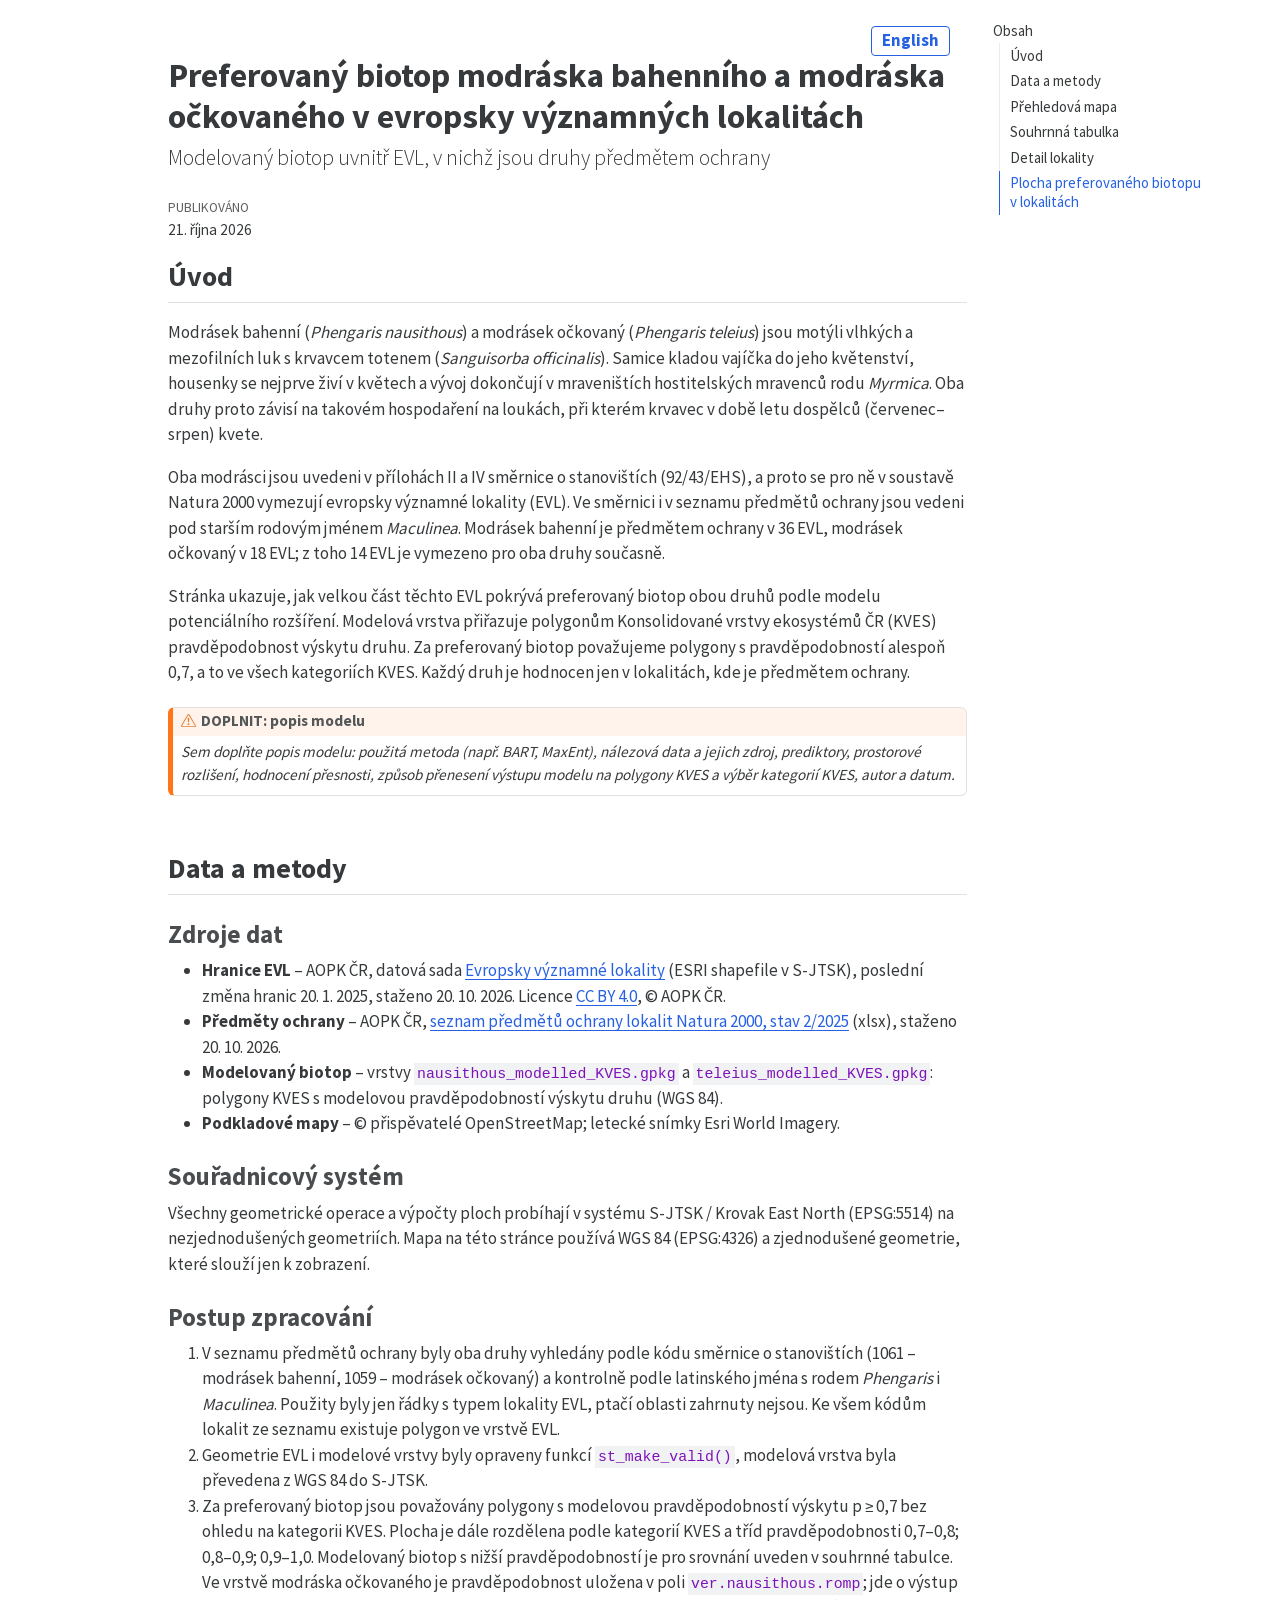
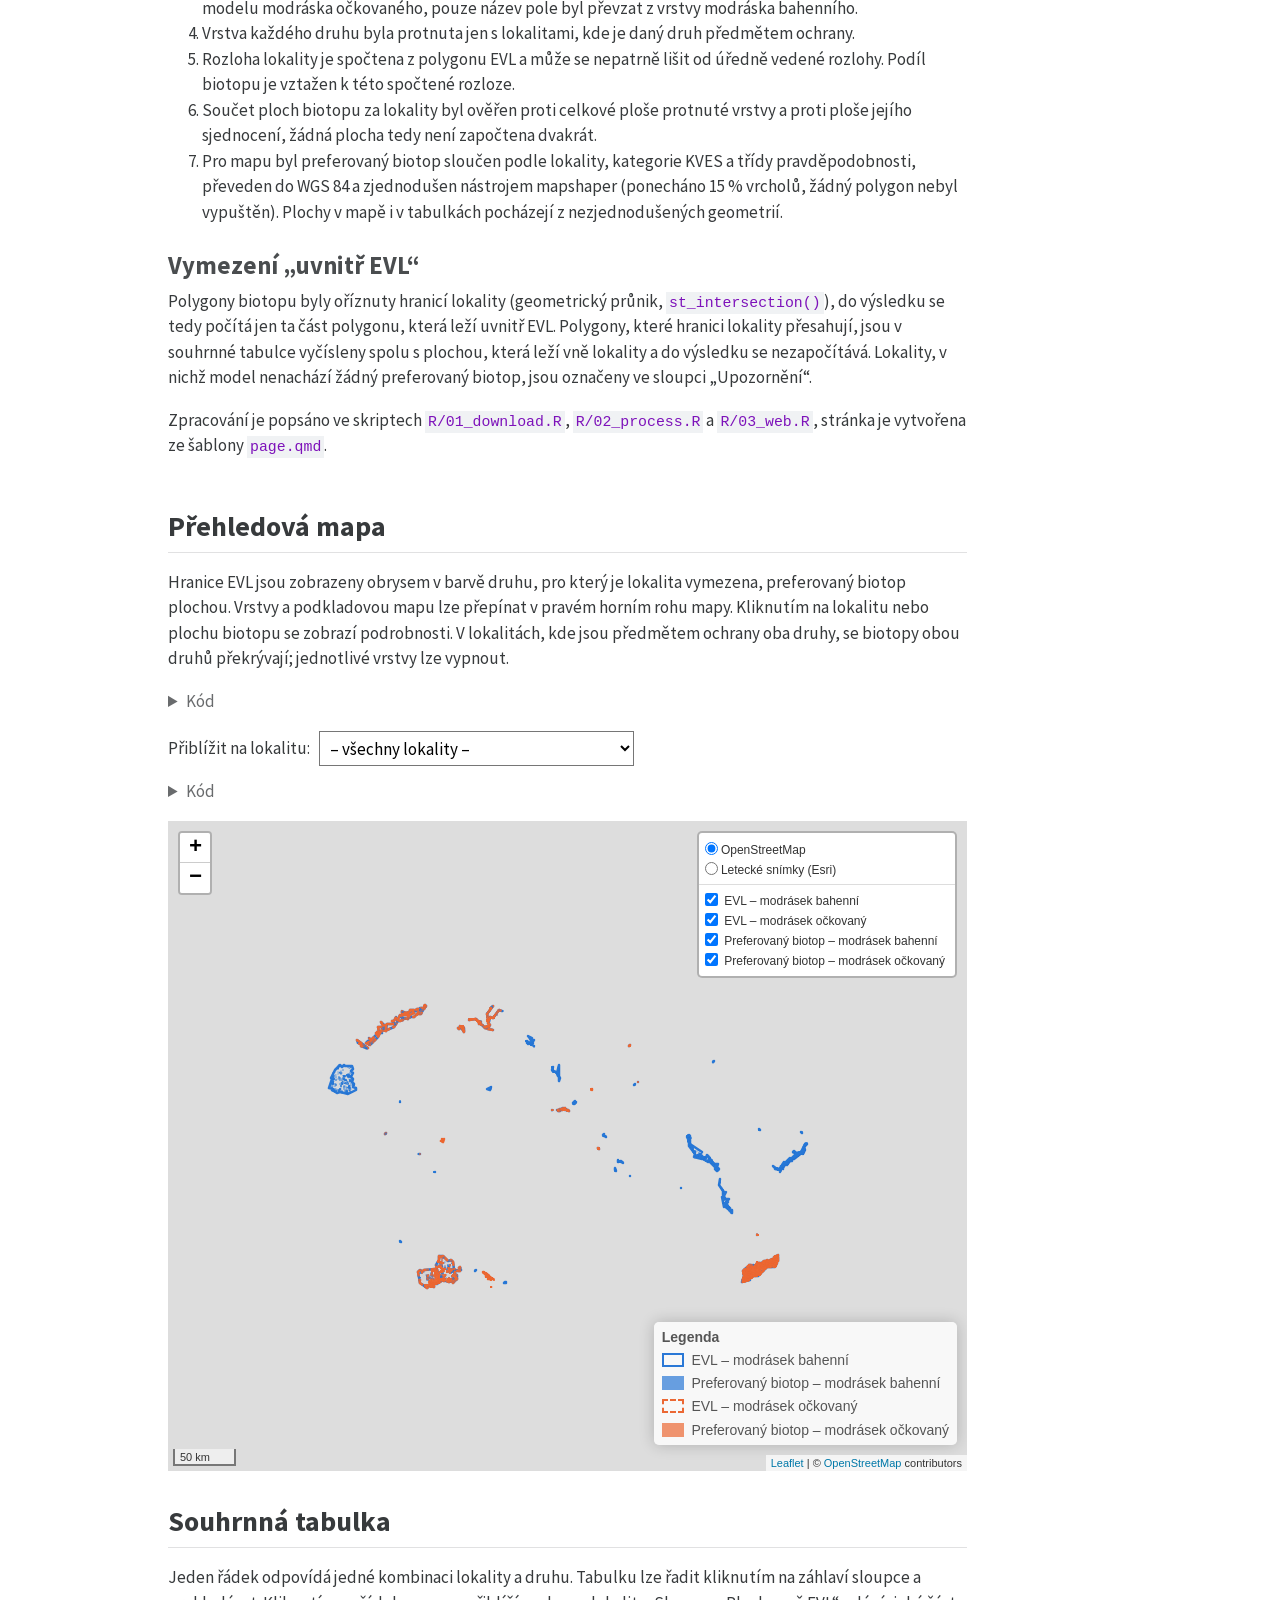
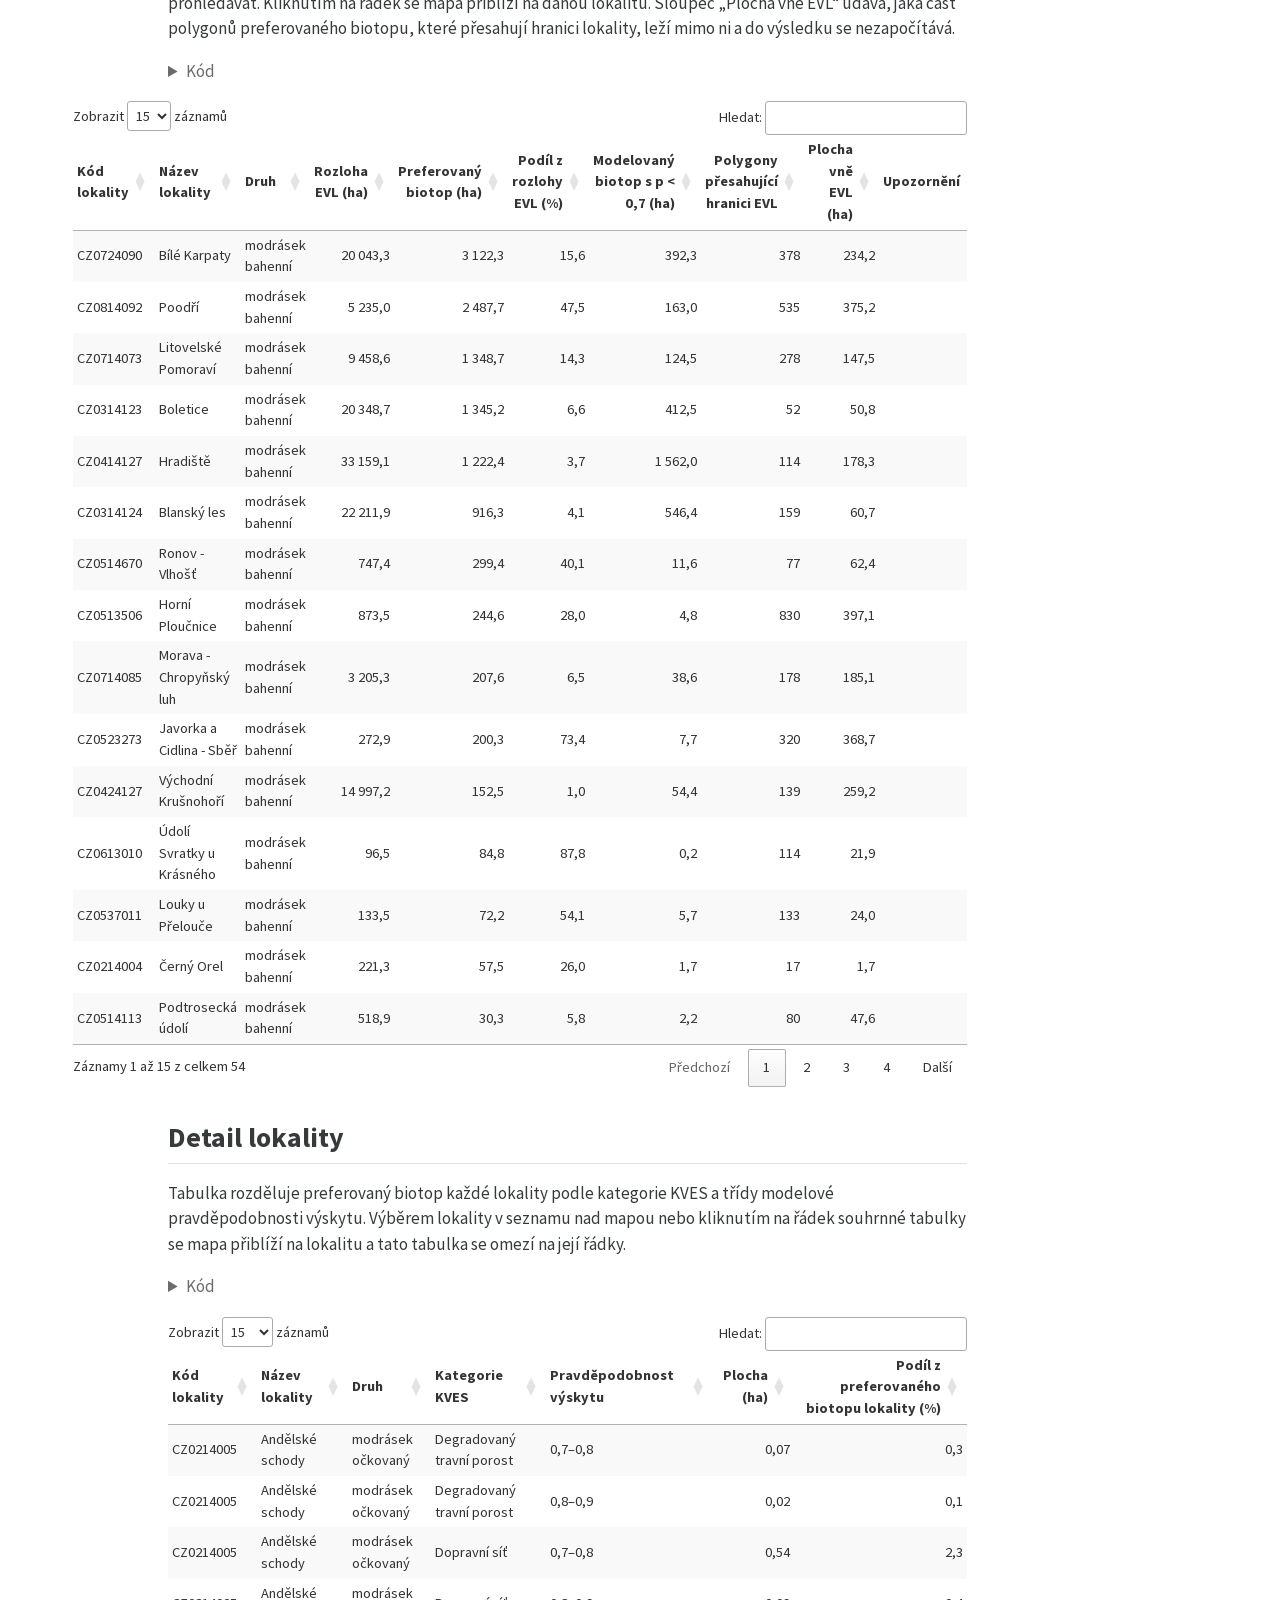
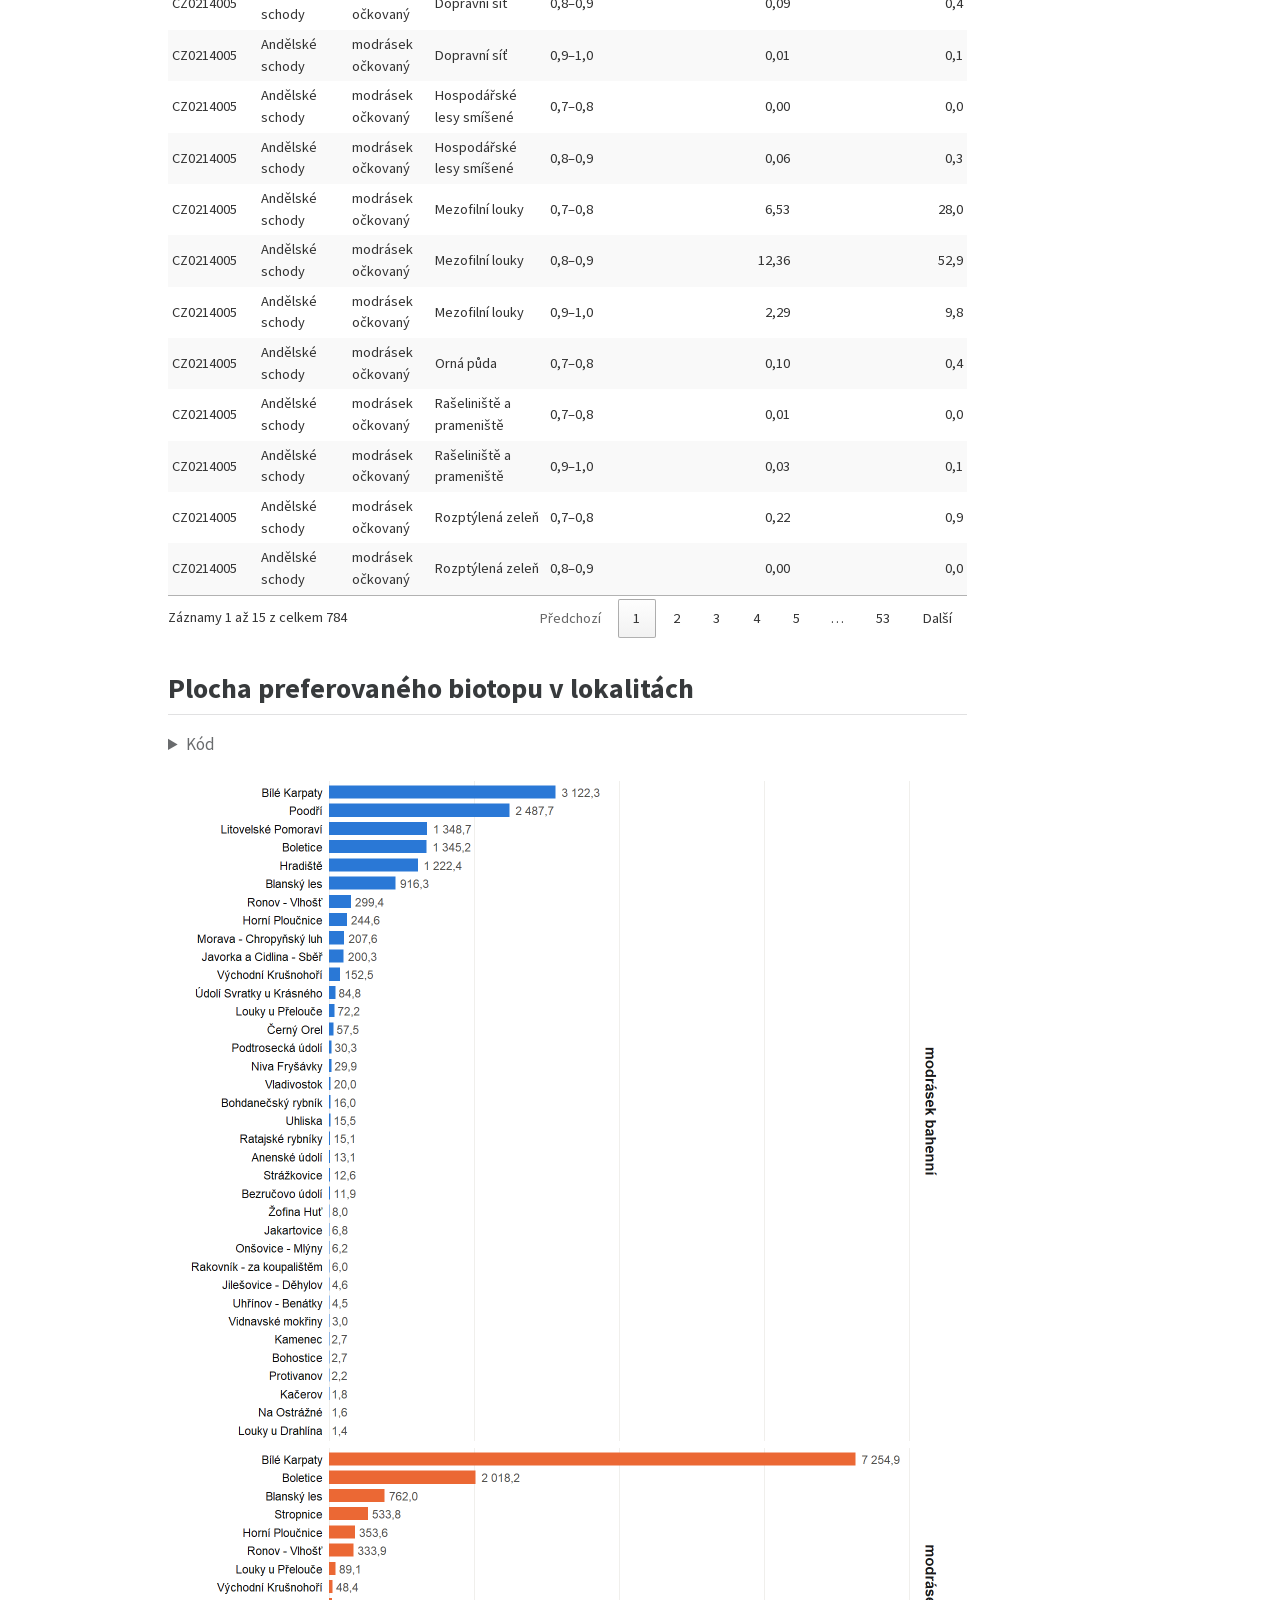
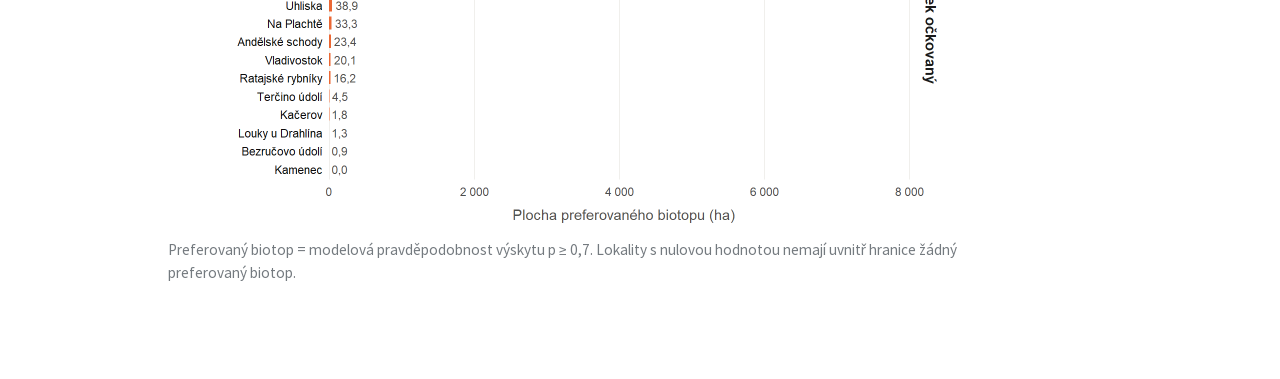
==== index.html @ 4d0c8ed6 "Initial commit: Phengaris Natura 2000 habitat pipeline and page Co-Authored-By: Claude Opus 5.5 <nor" ====
<!DOCTYPE html>
<html xmlns="http://www.w3.org/1999/xhtml" lang="cs" xml:lang="cs"><head>

<meta charset="utf-8">
<meta name="generator" content="quarto-1.10.18">

<meta name="viewport" content="width=device-width, initial-scale=1.0, user-scalable=yes">


<title>Preferovaný biotop modráska bahenního a modráska očkovaného v evropsky významných lokalitách</title>
<style>

span.smallcaps{font-variant: small-caps;}
div.columns{display: flex; gap: 1.5em;}
div.column{flex: auto;}
@media screen {
div.columns{gap: min(4vw, 1.5em);}
div.column{overflow-x: auto;}
}
div.hanging-indent{margin-left: 1.5em; text-indent: -1.5em;}
ul.task-list{list-style: none;}
ul.task-list li input[type="checkbox"] {
width: 0.8em;
margin: 0 0.8em 0.2em -1em;  vertical-align: middle;
}

html { -webkit-text-size-adjust: 100%; }
pre > code.sourceCode { white-space: pre; position: relative; }
pre > code.sourceCode > span { display: inline-block; line-height: 1.25; }
pre > code.sourceCode > span:empty { height: 1.2em; }
.sourceCode { overflow: visible; }
code.sourceCode > span { color: inherit; text-decoration: inherit; }
div.sourceCode { margin: 1em 0; }
pre.sourceCode { margin: 0; }
@media screen {
div.sourceCode { overflow: auto; }
}
@media print {
pre > code.sourceCode { white-space: pre-wrap; }
pre > code.sourceCode > span { text-indent: -5em; padding-left: 5em; }
}
pre.numberSource code
{ counter-reset: source-line 0; }
pre.numberSource code > span
{ position: relative; left: -4em; counter-increment: source-line; }
pre.numberSource code > span > a:first-child::before
{ content: counter(source-line);
position: relative; left: -1em; text-align: right; vertical-align: baseline;
border: none; display: inline-block;
-webkit-touch-callout: none; -webkit-user-select: none;
-khtml-user-select: none; -moz-user-select: none;
-ms-user-select: none; user-select: none;
padding: 0 4px; width: 4em;
}
pre.numberSource { margin-left: 3em; padding-left: 4px; }
div.sourceCode
{ }
@media screen {
pre > code.sourceCode > span > a:first-child::before { text-decoration: underline; }
}
</style>


<script>/*!
 * clipboard.js v2.0.11
 * https://clipboardjs.com/
 *
 * Licensed MIT © Zeno Rocha
 */
!function(t,e){"object"==typeof exports&&"object"==typeof module?module.exports=e():"function"==typeof define&&define.amd?define([],e):"object"==typeof exports?exports.ClipboardJS=e():t.ClipboardJS=e()}(this,function(){return n={686:function(t,e,n){"use strict";n.d(e,{default:function(){return b}});var e=n(279),i=n.n(e),e=n(370),u=n.n(e),e=n(817),r=n.n(e);function c(t){try{return document.execCommand(t)}catch(t){return}}var a=function(t){t=r()(t);return c("cut"),t};function o(t,e){var n,o,t=(n=t,o="rtl"===document.documentElement.getAttribute("dir"),(t=document.createElement("textarea")).style.fontSize="12pt",t.style.border="0",t.style.padding="0",t.style.margin="0",t.style.position="absolute",t.style[o?"right":"left"]="-9999px",o=window.pageYOffset||document.documentElement.scrollTop,t.style.top="".concat(o,"px"),t.setAttribute("readonly",""),t.value=n,t);return e.container.appendChild(t),e=r()(t),c("copy"),t.remove(),e}var f=function(t){var e=1<arguments.length&&void 0!==arguments[1]?arguments[1]:{container:document.body},n="";return"string"==typeof t?n=o(t,e):t instanceof HTMLInputElement&&!["text","search","url","tel","password"].includes(null==t?void 0:t.type)?n=o(t.value,e):(n=r()(t),c("copy")),n};function l(t){return(l="function"==typeof Symbol&&"symbol"==typeof Symbol.iterator?function(t){return typeof t}:function(t){return t&&"function"==typeof Symbol&&t.constructor===Symbol&&t!==Symbol.prototype?"symbol":typeof t})(t)}var s=function(){var t=0<arguments.length&&void 0!==arguments[0]?arguments[0]:{},e=t.action,n=void 0===e?"copy":e,o=t.container,e=t.target,t=t.text;if("copy"!==n&&"cut"!==n)throw new Error('Invalid "action" value, use either "copy" or "cut"');if(void 0!==e){if(!e||"object"!==l(e)||1!==e.nodeType)throw new Error('Invalid "target" value, use a valid Element');if("copy"===n&&e.hasAttribute("disabled"))throw new Error('Invalid "target" attribute. Please use "readonly" instead of "disabled" attribute');if("cut"===n&&(e.hasAttribute("readonly")||e.hasAttribute("disabled")))throw new Error('Invalid "target" attribute. You can\'t cut text from elements with "readonly" or "disabled" attributes')}return t?f(t,{container:o}):e?"cut"===n?a(e):f(e,{container:o}):void 0};function p(t){return(p="function"==typeof Symbol&&"symbol"==typeof Symbol.iterator?function(t){return typeof t}:function(t){return t&&"function"==typeof Symbol&&t.constructor===Symbol&&t!==Symbol.prototype?"symbol":typeof t})(t)}function d(t,e){for(var n=0;n<e.length;n++){var o=e[n];o.enumerable=o.enumerable||!1,o.configurable=!0,"value"in o&&(o.writable=!0),Object.defineProperty(t,o.key,o)}}function y(t,e){return(y=Object.setPrototypeOf||function(t,e){return t.__proto__=e,t})(t,e)}function h(n){var o=function(){if("undefined"==typeof Reflect||!Reflect.construct)return!1;if(Reflect.construct.sham)return!1;if("function"==typeof Proxy)return!0;try{return Date.prototype.toString.call(Reflect.construct(Date,[],function(){})),!0}catch(t){return!1}}();return function(){var t,e=v(n);return t=o?(t=v(this).constructor,Reflect.construct(e,arguments,t)):e.apply(this,arguments),e=this,!(t=t)||"object"!==p(t)&&"function"!=typeof t?function(t){if(void 0!==t)return t;throw new ReferenceError("this hasn't been initialised - super() hasn't been called")}(e):t}}function v(t){return(v=Object.setPrototypeOf?Object.getPrototypeOf:function(t){return t.__proto__||Object.getPrototypeOf(t)})(t)}function m(t,e){t="data-clipboard-".concat(t);if(e.hasAttribute(t))return e.getAttribute(t)}var b=function(){!function(t,e){if("function"!=typeof e&&null!==e)throw new TypeError("Super expression must either be null or a function");t.prototype=Object.create(e&&e.prototype,{constructor:{value:t,writable:!0,configurable:!0}}),e&&y(t,e)}(r,i());var t,e,n,o=h(r);function r(t,e){var n;return function(t){if(!(t instanceof r))throw new TypeError("Cannot call a class as a function")}(this),(n=o.call(this)).resolveOptions(e),n.listenClick(t),n}return t=r,n=[{key:"copy",value:function(t){var e=1<arguments.length&&void 0!==arguments[1]?arguments[1]:{container:document.body};return f(t,e)}},{key:"cut",value:function(t){return a(t)}},{key:"isSupported",value:function(){var t=0<arguments.length&&void 0!==arguments[0]?arguments[0]:["copy","cut"],t="string"==typeof t?[t]:t,e=!!document.queryCommandSupported;return t.forEach(function(t){e=e&&!!document.queryCommandSupported(t)}),e}}],(e=[{key:"resolveOptions",value:function(){var t=0<arguments.length&&void 0!==arguments[0]?arguments[0]:{};this.action="function"==typeof t.action?t.action:this.defaultAction,this.target="function"==typeof t.target?t.target:this.defaultTarget,this.text="function"==typeof t.text?t.text:this.defaultText,this.container="object"===p(t.container)?t.container:document.body}},{key:"listenClick",value:function(t){var e=this;this.listener=u()(t,"click",function(t){return e.onClick(t)})}},{key:"onClick",value:function(t){var e=t.delegateTarget||t.currentTarget,n=this.action(e)||"copy",t=s({action:n,container:this.container,target:this.target(e),text:this.text(e)});this.emit(t?"success":"error",{action:n,text:t,trigger:e,clearSelection:function(){e&&e.focus(),window.getSelection().removeAllRanges()}})}},{key:"defaultAction",value:function(t){return m("action",t)}},{key:"defaultTarget",value:function(t){t=m("target",t);if(t)return document.querySelector(t)}},{key:"defaultText",value:function(t){return m("text",t)}},{key:"destroy",value:function(){this.listener.destroy()}}])&&d(t.prototype,e),n&&d(t,n),r}()},828:function(t){var e;"undefined"==typeof Element||Element.prototype.matches||((e=Element.prototype).matches=e.matchesSelector||e.mozMatchesSelector||e.msMatchesSelector||e.oMatchesSelector||e.webkitMatchesSelector),t.exports=function(t,e){for(;t&&9!==t.nodeType;){if("function"==typeof t.matches&&t.matches(e))return t;t=t.parentNode}}},438:function(t,e,n){var u=n(828);function i(t,e,n,o,r){var i=function(e,n,t,o){return function(t){t.delegateTarget=u(t.target,n),t.delegateTarget&&o.call(e,t)}}.apply(this,arguments);return t.addEventListener(n,i,r),{destroy:function(){t.removeEventListener(n,i,r)}}}t.exports=function(t,e,n,o,r){return"function"==typeof t.addEventListener?i.apply(null,arguments):"function"==typeof n?i.bind(null,document).apply(null,arguments):("string"==typeof t&&(t=document.querySelectorAll(t)),Array.prototype.map.call(t,function(t){return i(t,e,n,o,r)}))}},879:function(t,n){n.node=function(t){return void 0!==t&&t instanceof HTMLElement&&1===t.nodeType},n.nodeList=function(t){var e=Object.prototype.toString.call(t);return void 0!==t&&("[object NodeList]"===e||"[object HTMLCollection]"===e)&&"length"in t&&(0===t.length||n.node(t[0]))},n.string=function(t){return"string"==typeof t||t instanceof String},n.fn=function(t){return"[object Function]"===Object.prototype.toString.call(t)}},370:function(t,e,n){var f=n(879),l=n(438);t.exports=function(t,e,n){if(!t&&!e&&!n)throw new Error("Missing required arguments");if(!f.string(e))throw new TypeError("Second argument must be a String");if(!f.fn(n))throw new TypeError("Third argument must be a Function");if(f.node(t))return c=e,a=n,(u=t).addEventListener(c,a),{destroy:function(){u.removeEventListener(c,a)}};if(f.nodeList(t))return o=t,r=e,i=n,Array.prototype.forEach.call(o,function(t){t.addEventListener(r,i)}),{destroy:function(){Array.prototype.forEach.call(o,function(t){t.removeEventListener(r,i)})}};if(f.string(t))return t=t,e=e,n=n,l(document.body,t,e,n);throw new TypeError("First argument must be a String, HTMLElement, HTMLCollection, or NodeList");var o,r,i,u,c,a}},817:function(t){t.exports=function(t){var e,n="SELECT"===t.nodeName?(t.focus(),t.value):"INPUT"===t.nodeName||"TEXTAREA"===t.nodeName?((e=t.hasAttribute("readonly"))||t.setAttribute("readonly",""),t.select(),t.setSelectionRange(0,t.value.length),e||t.removeAttribute("readonly"),t.value):(t.hasAttribute("contenteditable")&&t.focus(),n=window.getSelection(),(e=document.createRange()).selectNodeContents(t),n.removeAllRanges(),n.addRange(e),n.toString());return n}},279:function(t){function e(){}e.prototype={on:function(t,e,n){var o=this.e||(this.e={});return(o[t]||(o[t]=[])).push({fn:e,ctx:n}),this},once:function(t,e,n){var o=this;function r(){o.off(t,r),e.apply(n,arguments)}return r._=e,this.on(t,r,n)},emit:function(t){for(var e=[].slice.call(arguments,1),n=((this.e||(this.e={}))[t]||[]).slice(),o=0,r=n.length;o<r;o++)n[o].fn.apply(n[o].ctx,e);return this},off:function(t,e){var n=this.e||(this.e={}),o=n[t],r=[];if(o&&e)for(var i=0,u=o.length;i<u;i++)o[i].fn!==e&&o[i].fn._!==e&&r.push(o[i]);return r.length?n[t]=r:delete n[t],this}},t.exports=e,t.exports.TinyEmitter=e}},r={},o.n=function(t){var e=t&&t.__esModule?function(){return t.default}:function(){return t};return o.d(e,{a:e}),e},o.d=function(t,e){for(var n in e)o.o(e,n)&&!o.o(t,n)&&Object.defineProperty(t,n,{enumerable:!0,get:e[n]})},o.o=function(t,e){return Object.prototype.hasOwnProperty.call(t,e)},o(686).default;function o(t){if(r[t])return r[t].exports;var e=r[t]={exports:{}};return n[t](e,e.exports,o),e.exports}var n,r});</script>
<script src="[data-uri]" type="module"></script>
<script src="[data-uri]" type="module"></script>
<script>/**
 * @popperjs/core v2.11.7 - MIT License
 */

!function(e,t){"object"==typeof exports&&"undefined"!=typeof module?t(exports):"function"==typeof define&&define.amd?define(["exports"],t):t((e="undefined"!=typeof globalThis?globalThis:e||self).Popper={})}(this,(function(e){"use strict";function t(e){if(null==e)return window;if("[object Window]"!==e.toString()){var t=e.ownerDocument;return t&&t.defaultView||window}return e}function n(e){return e instanceof t(e).Element||e instanceof Element}function r(e){return e instanceof t(e).HTMLElement||e instanceof HTMLElement}function o(e){return"undefined"!=typeof ShadowRoot&&(e instanceof t(e).ShadowRoot||e instanceof ShadowRoot)}var i=Math.max,a=Math.min,s=Math.round;function f(){var e=navigator.userAgentData;return null!=e&&e.brands&&Array.isArray(e.brands)?e.brands.map((function(e){return e.brand+"/"+e.version})).join(" "):navigator.userAgent}function c(){return!/^((?!chrome|android).)*safari/i.test(f())}function p(e,o,i){void 0===o&&(o=!1),void 0===i&&(i=!1);var a=e.getBoundingClientRect(),f=1,p=1;o&&r(e)&&(f=e.offsetWidth>0&&s(a.width)/e.offsetWidth||1,p=e.offsetHeight>0&&s(a.height)/e.offsetHeight||1);var u=(n(e)?t(e):window).visualViewport,l=!c()&&i,d=(a.left+(l&&u?u.offsetLeft:0))/f,h=(a.top+(l&&u?u.offsetTop:0))/p,m=a.width/f,v=a.height/p;return{width:m,height:v,top:h,right:d+m,bottom:h+v,left:d,x:d,y:h}}function u(e){var n=t(e);return{scrollLeft:n.pageXOffset,scrollTop:n.pageYOffset}}function l(e){return e?(e.nodeName||"").toLowerCase():null}function d(e){return((n(e)?e.ownerDocument:e.document)||window.document).documentElement}function h(e){return p(d(e)).left+u(e).scrollLeft}function m(e){return t(e).getComputedStyle(e)}function v(e){var t=m(e),n=t.overflow,r=t.overflowX,o=t.overflowY;return/auto|scroll|overlay|hidden/.test(n+o+r)}function y(e,n,o){void 0===o&&(o=!1);var i,a,f=r(n),c=r(n)&&function(e){var t=e.getBoundingClientRect(),n=s(t.width)/e.offsetWidth||1,r=s(t.height)/e.offsetHeight||1;return 1!==n||1!==r}(n),m=d(n),y=p(e,c,o),g={scrollLeft:0,scrollTop:0},b={x:0,y:0};return(f||!f&&!o)&&(("body"!==l(n)||v(m))&&(g=(i=n)!==t(i)&&r(i)?{scrollLeft:(a=i).scrollLeft,scrollTop:a.scrollTop}:u(i)),r(n)?((b=p(n,!0)).x+=n.clientLeft,b.y+=n.clientTop):m&&(b.x=h(m))),{x:y.left+g.scrollLeft-b.x,y:y.top+g.scrollTop-b.y,width:y.width,height:y.height}}function g(e){var t=p(e),n=e.offsetWidth,r=e.offsetHeight;return Math.abs(t.width-n)<=1&&(n=t.width),Math.abs(t.height-r)<=1&&(r=t.height),{x:e.offsetLeft,y:e.offsetTop,width:n,height:r}}function b(e){return"html"===l(e)?e:e.assignedSlot||e.parentNode||(o(e)?e.host:null)||d(e)}function x(e){return["html","body","#document"].indexOf(l(e))>=0?e.ownerDocument.body:r(e)&&v(e)?e:x(b(e))}function w(e,n){var r;void 0===n&&(n=[]);var o=x(e),i=o===(null==(r=e.ownerDocument)?void 0:r.body),a=t(o),s=i?[a].concat(a.visualViewport||[],v(o)?o:[]):o,f=n.concat(s);return i?f:f.concat(w(b(s)))}function O(e){return["table","td","th"].indexOf(l(e))>=0}function j(e){return r(e)&&"fixed"!==m(e).position?e.offsetParent:null}function E(e){for(var n=t(e),i=j(e);i&&O(i)&&"static"===m(i).position;)i=j(i);return i&&("html"===l(i)||"body"===l(i)&&"static"===m(i).position)?n:i||function(e){var t=/firefox/i.test(f());if(/Trident/i.test(f())&&r(e)&&"fixed"===m(e).position)return null;var n=b(e);for(o(n)&&(n=n.host);r(n)&&["html","body"].indexOf(l(n))<0;){var i=m(n);if("none"!==i.transform||"none"!==i.perspective||"paint"===i.contain||-1!==["transform","perspective"].indexOf(i.willChange)||t&&"filter"===i.willChange||t&&i.filter&&"none"!==i.filter)return n;n=n.parentNode}return null}(e)||n}var D="top",A="bottom",L="right",P="left",M="auto",k=[D,A,L,P],W="start",B="end",H="viewport",T="popper",R=k.reduce((function(e,t){return e.concat([t+"-"+W,t+"-"+B])}),[]),S=[].concat(k,[M]).reduce((function(e,t){return e.concat([t,t+"-"+W,t+"-"+B])}),[]),V=["beforeRead","read","afterRead","beforeMain","main","afterMain","beforeWrite","write","afterWrite"];function q(e){var t=new Map,n=new Set,r=[];function o(e){n.add(e.name),[].concat(e.requires||[],e.requiresIfExists||[]).forEach((function(e){if(!n.has(e)){var r=t.get(e);r&&o(r)}})),r.push(e)}return e.forEach((function(e){t.set(e.name,e)})),e.forEach((function(e){n.has(e.name)||o(e)})),r}function C(e){return e.split("-")[0]}function N(e,t){var n=t.getRootNode&&t.getRootNode();if(e.contains(t))return!0;if(n&&o(n)){var r=t;do{if(r&&e.isSameNode(r))return!0;r=r.parentNode||r.host}while(r)}return!1}function I(e){return Object.assign({},e,{left:e.x,top:e.y,right:e.x+e.width,bottom:e.y+e.height})}function _(e,r,o){return r===H?I(function(e,n){var r=t(e),o=d(e),i=r.visualViewport,a=o.clientWidth,s=o.clientHeight,f=0,p=0;if(i){a=i.width,s=i.height;var u=c();(u||!u&&"fixed"===n)&&(f=i.offsetLeft,p=i.offsetTop)}return{width:a,height:s,x:f+h(e),y:p}}(e,o)):n(r)?function(e,t){var n=p(e,!1,"fixed"===t);return n.top=n.top+e.clientTop,n.left=n.left+e.clientLeft,n.bottom=n.top+e.clientHeight,n.right=n.left+e.clientWidth,n.width=e.clientWidth,n.height=e.clientHeight,n.x=n.left,n.y=n.top,n}(r,o):I(function(e){var t,n=d(e),r=u(e),o=null==(t=e.ownerDocument)?void 0:t.body,a=i(n.scrollWidth,n.clientWidth,o?o.scrollWidth:0,o?o.clientWidth:0),s=i(n.scrollHeight,n.clientHeight,o?o.scrollHeight:0,o?o.clientHeight:0),f=-r.scrollLeft+h(e),c=-r.scrollTop;return"rtl"===m(o||n).direction&&(f+=i(n.clientWidth,o?o.clientWidth:0)-a),{width:a,height:s,x:f,y:c}}(d(e)))}function F(e,t,o,s){var f="clippingParents"===t?function(e){var t=w(b(e)),o=["absolute","fixed"].indexOf(m(e).position)>=0&&r(e)?E(e):e;return n(o)?t.filter((function(e){return n(e)&&N(e,o)&&"body"!==l(e)})):[]}(e):[].concat(t),c=[].concat(f,[o]),p=c[0],u=c.reduce((function(t,n){var r=_(e,n,s);return t.top=i(r.top,t.top),t.right=a(r.right,t.right),t.bottom=a(r.bottom,t.bottom),t.left=i(r.left,t.left),t}),_(e,p,s));return u.width=u.right-u.left,u.height=u.bottom-u.top,u.x=u.left,u.y=u.top,u}function U(e){return e.split("-")[1]}function z(e){return["top","bottom"].indexOf(e)>=0?"x":"y"}function X(e){var t,n=e.reference,r=e.element,o=e.placement,i=o?C(o):null,a=o?U(o):null,s=n.x+n.width/2-r.width/2,f=n.y+n.height/2-r.height/2;switch(i){case D:t={x:s,y:n.y-r.height};break;case A:t={x:s,y:n.y+n.height};break;case L:t={x:n.x+n.width,y:f};break;case P:t={x:n.x-r.width,y:f};break;default:t={x:n.x,y:n.y}}var c=i?z(i):null;if(null!=c){var p="y"===c?"height":"width";switch(a){case W:t[c]=t[c]-(n[p]/2-r[p]/2);break;case B:t[c]=t[c]+(n[p]/2-r[p]/2)}}return t}function Y(e){return Object.assign({},{top:0,right:0,bottom:0,left:0},e)}function G(e,t){return t.reduce((function(t,n){return t[n]=e,t}),{})}function J(e,t){void 0===t&&(t={});var r=t,o=r.placement,i=void 0===o?e.placement:o,a=r.strategy,s=void 0===a?e.strategy:a,f=r.boundary,c=void 0===f?"clippingParents":f,u=r.rootBoundary,l=void 0===u?H:u,h=r.elementContext,m=void 0===h?T:h,v=r.altBoundary,y=void 0!==v&&v,g=r.padding,b=void 0===g?0:g,x=Y("number"!=typeof b?b:G(b,k)),w=m===T?"reference":T,O=e.rects.popper,j=e.elements[y?w:m],E=F(n(j)?j:j.contextElement||d(e.elements.popper),c,l,s),P=p(e.elements.reference),M=X({reference:P,element:O,strategy:"absolute",placement:i}),W=I(Object.assign({},O,M)),B=m===T?W:P,R={top:E.top-B.top+x.top,bottom:B.bottom-E.bottom+x.bottom,left:E.left-B.left+x.left,right:B.right-E.right+x.right},S=e.modifiersData.offset;if(m===T&&S){var V=S[i];Object.keys(R).forEach((function(e){var t=[L,A].indexOf(e)>=0?1:-1,n=[D,A].indexOf(e)>=0?"y":"x";R[e]+=V[n]*t}))}return R}var K={placement:"bottom",modifiers:[],strategy:"absolute"};function Q(){for(var e=arguments.length,t=new Array(e),n=0;n<e;n++)t[n]=arguments[n];return!t.some((function(e){return!(e&&"function"==typeof e.getBoundingClientRect)}))}function Z(e){void 0===e&&(e={});var t=e,r=t.defaultModifiers,o=void 0===r?[]:r,i=t.defaultOptions,a=void 0===i?K:i;return function(e,t,r){void 0===r&&(r=a);var i,s,f={placement:"bottom",orderedModifiers:[],options:Object.assign({},K,a),modifiersData:{},elements:{reference:e,popper:t},attributes:{},styles:{}},c=[],p=!1,u={state:f,setOptions:function(r){var i="function"==typeof r?r(f.options):r;l(),f.options=Object.assign({},a,f.options,i),f.scrollParents={reference:n(e)?w(e):e.contextElement?w(e.contextElement):[],popper:w(t)};var s,p,d=function(e){var t=q(e);return V.reduce((function(e,n){return e.concat(t.filter((function(e){return e.phase===n})))}),[])}((s=[].concat(o,f.options.modifiers),p=s.reduce((function(e,t){var n=e[t.name];return e[t.name]=n?Object.assign({},n,t,{options:Object.assign({},n.options,t.options),data:Object.assign({},n.data,t.data)}):t,e}),{}),Object.keys(p).map((function(e){return p[e]}))));return f.orderedModifiers=d.filter((function(e){return e.enabled})),f.orderedModifiers.forEach((function(e){var t=e.name,n=e.options,r=void 0===n?{}:n,o=e.effect;if("function"==typeof o){var i=o({state:f,name:t,instance:u,options:r}),a=function(){};c.push(i||a)}})),u.update()},forceUpdate:function(){if(!p){var e=f.elements,t=e.reference,n=e.popper;if(Q(t,n)){f.rects={reference:y(t,E(n),"fixed"===f.options.strategy),popper:g(n)},f.reset=!1,f.placement=f.options.placement,f.orderedModifiers.forEach((function(e){return f.modifiersData[e.name]=Object.assign({},e.data)}));for(var r=0;r<f.orderedModifiers.length;r++)if(!0!==f.reset){var o=f.orderedModifiers[r],i=o.fn,a=o.options,s=void 0===a?{}:a,c=o.name;"function"==typeof i&&(f=i({state:f,options:s,name:c,instance:u})||f)}else f.reset=!1,r=-1}}},update:(i=function(){return new Promise((function(e){u.forceUpdate(),e(f)}))},function(){return s||(s=new Promise((function(e){Promise.resolve().then((function(){s=void 0,e(i())}))}))),s}),destroy:function(){l(),p=!0}};if(!Q(e,t))return u;function l(){c.forEach((function(e){return e()})),c=[]}return u.setOptions(r).then((function(e){!p&&r.onFirstUpdate&&r.onFirstUpdate(e)})),u}}var $={passive:!0};var ee={name:"eventListeners",enabled:!0,phase:"write",fn:function(){},effect:function(e){var n=e.state,r=e.instance,o=e.options,i=o.scroll,a=void 0===i||i,s=o.resize,f=void 0===s||s,c=t(n.elements.popper),p=[].concat(n.scrollParents.reference,n.scrollParents.popper);return a&&p.forEach((function(e){e.addEventListener("scroll",r.update,$)})),f&&c.addEventListener("resize",r.update,$),function(){a&&p.forEach((function(e){e.removeEventListener("scroll",r.update,$)})),f&&c.removeEventListener("resize",r.update,$)}},data:{}};var te={name:"popperOffsets",enabled:!0,phase:"read",fn:function(e){var t=e.state,n=e.name;t.modifiersData[n]=X({reference:t.rects.reference,element:t.rects.popper,strategy:"absolute",placement:t.placement})},data:{}},ne={top:"auto",right:"auto",bottom:"auto",left:"auto"};function re(e){var n,r=e.popper,o=e.popperRect,i=e.placement,a=e.variation,f=e.offsets,c=e.position,p=e.gpuAcceleration,u=e.adaptive,l=e.roundOffsets,h=e.isFixed,v=f.x,y=void 0===v?0:v,g=f.y,b=void 0===g?0:g,x="function"==typeof l?l({x:y,y:b}):{x:y,y:b};y=x.x,b=x.y;var w=f.hasOwnProperty("x"),O=f.hasOwnProperty("y"),j=P,M=D,k=window;if(u){var W=E(r),H="clientHeight",T="clientWidth";if(W===t(r)&&"static"!==m(W=d(r)).position&&"absolute"===c&&(H="scrollHeight",T="scrollWidth"),W=W,i===D||(i===P||i===L)&&a===B)M=A,b-=(h&&W===k&&k.visualViewport?k.visualViewport.height:W[H])-o.height,b*=p?1:-1;if(i===P||(i===D||i===A)&&a===B)j=L,y-=(h&&W===k&&k.visualViewport?k.visualViewport.width:W[T])-o.width,y*=p?1:-1}var R,S=Object.assign({position:c},u&&ne),V=!0===l?function(e,t){var n=e.x,r=e.y,o=t.devicePixelRatio||1;return{x:s(n*o)/o||0,y:s(r*o)/o||0}}({x:y,y:b},t(r)):{x:y,y:b};return y=V.x,b=V.y,p?Object.assign({},S,((R={})[M]=O?"0":"",R[j]=w?"0":"",R.transform=(k.devicePixelRatio||1)<=1?"translate("+y+"px, "+b+"px)":"translate3d("+y+"px, "+b+"px, 0)",R)):Object.assign({},S,((n={})[M]=O?b+"px":"",n[j]=w?y+"px":"",n.transform="",n))}var oe={name:"computeStyles",enabled:!0,phase:"beforeWrite",fn:function(e){var t=e.state,n=e.options,r=n.gpuAcceleration,o=void 0===r||r,i=n.adaptive,a=void 0===i||i,s=n.roundOffsets,f=void 0===s||s,c={placement:C(t.placement),variation:U(t.placement),popper:t.elements.popper,popperRect:t.rects.popper,gpuAcceleration:o,isFixed:"fixed"===t.options.strategy};null!=t.modifiersData.popperOffsets&&(t.styles.popper=Object.assign({},t.styles.popper,re(Object.assign({},c,{offsets:t.modifiersData.popperOffsets,position:t.options.strategy,adaptive:a,roundOffsets:f})))),null!=t.modifiersData.arrow&&(t.styles.arrow=Object.assign({},t.styles.arrow,re(Object.assign({},c,{offsets:t.modifiersData.arrow,position:"absolute",adaptive:!1,roundOffsets:f})))),t.attributes.popper=Object.assign({},t.attributes.popper,{"data-popper-placement":t.placement})},data:{}};var ie={name:"applyStyles",enabled:!0,phase:"write",fn:function(e){var t=e.state;Object.keys(t.elements).forEach((function(e){var n=t.styles[e]||{},o=t.attributes[e]||{},i=t.elements[e];r(i)&&l(i)&&(Object.assign(i.style,n),Object.keys(o).forEach((function(e){var t=o[e];!1===t?i.removeAttribute(e):i.setAttribute(e,!0===t?"":t)})))}))},effect:function(e){var t=e.state,n={popper:{position:t.options.strategy,left:"0",top:"0",margin:"0"},arrow:{position:"absolute"},reference:{}};return Object.assign(t.elements.popper.style,n.popper),t.styles=n,t.elements.arrow&&Object.assign(t.elements.arrow.style,n.arrow),function(){Object.keys(t.elements).forEach((function(e){var o=t.elements[e],i=t.attributes[e]||{},a=Object.keys(t.styles.hasOwnProperty(e)?t.styles[e]:n[e]).reduce((function(e,t){return e[t]="",e}),{});r(o)&&l(o)&&(Object.assign(o.style,a),Object.keys(i).forEach((function(e){o.removeAttribute(e)})))}))}},requires:["computeStyles"]};var ae={name:"offset",enabled:!0,phase:"main",requires:["popperOffsets"],fn:function(e){var t=e.state,n=e.options,r=e.name,o=n.offset,i=void 0===o?[0,0]:o,a=S.reduce((function(e,n){return e[n]=function(e,t,n){var r=C(e),o=[P,D].indexOf(r)>=0?-1:1,i="function"==typeof n?n(Object.assign({},t,{placement:e})):n,a=i[0],s=i[1];return a=a||0,s=(s||0)*o,[P,L].indexOf(r)>=0?{x:s,y:a}:{x:a,y:s}}(n,t.rects,i),e}),{}),s=a[t.placement],f=s.x,c=s.y;null!=t.modifiersData.popperOffsets&&(t.modifiersData.popperOffsets.x+=f,t.modifiersData.popperOffsets.y+=c),t.modifiersData[r]=a}},se={left:"right",right:"left",bottom:"top",top:"bottom"};function fe(e){return e.replace(/left|right|bottom|top/g,(function(e){return se[e]}))}var ce={start:"end",end:"start"};function pe(e){return e.replace(/start|end/g,(function(e){return ce[e]}))}function ue(e,t){void 0===t&&(t={});var n=t,r=n.placement,o=n.boundary,i=n.rootBoundary,a=n.padding,s=n.flipVariations,f=n.allowedAutoPlacements,c=void 0===f?S:f,p=U(r),u=p?s?R:R.filter((function(e){return U(e)===p})):k,l=u.filter((function(e){return c.indexOf(e)>=0}));0===l.length&&(l=u);var d=l.reduce((function(t,n){return t[n]=J(e,{placement:n,boundary:o,rootBoundary:i,padding:a})[C(n)],t}),{});return Object.keys(d).sort((function(e,t){return d[e]-d[t]}))}var le={name:"flip",enabled:!0,phase:"main",fn:function(e){var t=e.state,n=e.options,r=e.name;if(!t.modifiersData[r]._skip){for(var o=n.mainAxis,i=void 0===o||o,a=n.altAxis,s=void 0===a||a,f=n.fallbackPlacements,c=n.padding,p=n.boundary,u=n.rootBoundary,l=n.altBoundary,d=n.flipVariations,h=void 0===d||d,m=n.allowedAutoPlacements,v=t.options.placement,y=C(v),g=f||(y===v||!h?[fe(v)]:function(e){if(C(e)===M)return[];var t=fe(e);return[pe(e),t,pe(t)]}(v)),b=[v].concat(g).reduce((function(e,n){return e.concat(C(n)===M?ue(t,{placement:n,boundary:p,rootBoundary:u,padding:c,flipVariations:h,allowedAutoPlacements:m}):n)}),[]),x=t.rects.reference,w=t.rects.popper,O=new Map,j=!0,E=b[0],k=0;k<b.length;k++){var B=b[k],H=C(B),T=U(B)===W,R=[D,A].indexOf(H)>=0,S=R?"width":"height",V=J(t,{placement:B,boundary:p,rootBoundary:u,altBoundary:l,padding:c}),q=R?T?L:P:T?A:D;x[S]>w[S]&&(q=fe(q));var N=fe(q),I=[];if(i&&I.push(V[H]<=0),s&&I.push(V[q]<=0,V[N]<=0),I.every((function(e){return e}))){E=B,j=!1;break}O.set(B,I)}if(j)for(var _=function(e){var t=b.find((function(t){var n=O.get(t);if(n)return n.slice(0,e).every((function(e){return e}))}));if(t)return E=t,"break"},F=h?3:1;F>0;F--){if("break"===_(F))break}t.placement!==E&&(t.modifiersData[r]._skip=!0,t.placement=E,t.reset=!0)}},requiresIfExists:["offset"],data:{_skip:!1}};function de(e,t,n){return i(e,a(t,n))}var he={name:"preventOverflow",enabled:!0,phase:"main",fn:function(e){var t=e.state,n=e.options,r=e.name,o=n.mainAxis,s=void 0===o||o,f=n.altAxis,c=void 0!==f&&f,p=n.boundary,u=n.rootBoundary,l=n.altBoundary,d=n.padding,h=n.tether,m=void 0===h||h,v=n.tetherOffset,y=void 0===v?0:v,b=J(t,{boundary:p,rootBoundary:u,padding:d,altBoundary:l}),x=C(t.placement),w=U(t.placement),O=!w,j=z(x),M="x"===j?"y":"x",k=t.modifiersData.popperOffsets,B=t.rects.reference,H=t.rects.popper,T="function"==typeof y?y(Object.assign({},t.rects,{placement:t.placement})):y,R="number"==typeof T?{mainAxis:T,altAxis:T}:Object.assign({mainAxis:0,altAxis:0},T),S=t.modifiersData.offset?t.modifiersData.offset[t.placement]:null,V={x:0,y:0};if(k){if(s){var q,N="y"===j?D:P,I="y"===j?A:L,_="y"===j?"height":"width",F=k[j],X=F+b[N],Y=F-b[I],G=m?-H[_]/2:0,K=w===W?B[_]:H[_],Q=w===W?-H[_]:-B[_],Z=t.elements.arrow,$=m&&Z?g(Z):{width:0,height:0},ee=t.modifiersData["arrow#persistent"]?t.modifiersData["arrow#persistent"].padding:{top:0,right:0,bottom:0,left:0},te=ee[N],ne=ee[I],re=de(0,B[_],$[_]),oe=O?B[_]/2-G-re-te-R.mainAxis:K-re-te-R.mainAxis,ie=O?-B[_]/2+G+re+ne+R.mainAxis:Q+re+ne+R.mainAxis,ae=t.elements.arrow&&E(t.elements.arrow),se=ae?"y"===j?ae.clientTop||0:ae.clientLeft||0:0,fe=null!=(q=null==S?void 0:S[j])?q:0,ce=F+ie-fe,pe=de(m?a(X,F+oe-fe-se):X,F,m?i(Y,ce):Y);k[j]=pe,V[j]=pe-F}if(c){var ue,le="x"===j?D:P,he="x"===j?A:L,me=k[M],ve="y"===M?"height":"width",ye=me+b[le],ge=me-b[he],be=-1!==[D,P].indexOf(x),xe=null!=(ue=null==S?void 0:S[M])?ue:0,we=be?ye:me-B[ve]-H[ve]-xe+R.altAxis,Oe=be?me+B[ve]+H[ve]-xe-R.altAxis:ge,je=m&&be?function(e,t,n){var r=de(e,t,n);return r>n?n:r}(we,me,Oe):de(m?we:ye,me,m?Oe:ge);k[M]=je,V[M]=je-me}t.modifiersData[r]=V}},requiresIfExists:["offset"]};var me={name:"arrow",enabled:!0,phase:"main",fn:function(e){var t,n=e.state,r=e.name,o=e.options,i=n.elements.arrow,a=n.modifiersData.popperOffsets,s=C(n.placement),f=z(s),c=[P,L].indexOf(s)>=0?"height":"width";if(i&&a){var p=function(e,t){return Y("number"!=typeof(e="function"==typeof e?e(Object.assign({},t.rects,{placement:t.placement})):e)?e:G(e,k))}(o.padding,n),u=g(i),l="y"===f?D:P,d="y"===f?A:L,h=n.rects.reference[c]+n.rects.reference[f]-a[f]-n.rects.popper[c],m=a[f]-n.rects.reference[f],v=E(i),y=v?"y"===f?v.clientHeight||0:v.clientWidth||0:0,b=h/2-m/2,x=p[l],w=y-u[c]-p[d],O=y/2-u[c]/2+b,j=de(x,O,w),M=f;n.modifiersData[r]=((t={})[M]=j,t.centerOffset=j-O,t)}},effect:function(e){var t=e.state,n=e.options.element,r=void 0===n?"[data-popper-arrow]":n;null!=r&&("string"!=typeof r||(r=t.elements.popper.querySelector(r)))&&N(t.elements.popper,r)&&(t.elements.arrow=r)},requires:["popperOffsets"],requiresIfExists:["preventOverflow"]};function ve(e,t,n){return void 0===n&&(n={x:0,y:0}),{top:e.top-t.height-n.y,right:e.right-t.width+n.x,bottom:e.bottom-t.height+n.y,left:e.left-t.width-n.x}}function ye(e){return[D,L,A,P].some((function(t){return e[t]>=0}))}var ge={name:"hide",enabled:!0,phase:"main",requiresIfExists:["preventOverflow"],fn:function(e){var t=e.state,n=e.name,r=t.rects.reference,o=t.rects.popper,i=t.modifiersData.preventOverflow,a=J(t,{elementContext:"reference"}),s=J(t,{altBoundary:!0}),f=ve(a,r),c=ve(s,o,i),p=ye(f),u=ye(c);t.modifiersData[n]={referenceClippingOffsets:f,popperEscapeOffsets:c,isReferenceHidden:p,hasPopperEscaped:u},t.attributes.popper=Object.assign({},t.attributes.popper,{"data-popper-reference-hidden":p,"data-popper-escaped":u})}},be=Z({defaultModifiers:[ee,te,oe,ie]}),xe=[ee,te,oe,ie,ae,le,he,me,ge],we=Z({defaultModifiers:xe});e.applyStyles=ie,e.arrow=me,e.computeStyles=oe,e.createPopper=we,e.createPopperLite=be,e.defaultModifiers=xe,e.detectOverflow=J,e.eventListeners=ee,e.flip=le,e.hide=ge,e.offset=ae,e.popperGenerator=Z,e.popperOffsets=te,e.preventOverflow=he,Object.defineProperty(e,"__esModule",{value:!0})}));

</script>
<script>!function(e,t){"object"==typeof exports&&"undefined"!=typeof module?module.exports=t(require("@popperjs/core")):"function"==typeof define&&define.amd?define(["@popperjs/core"],t):(e=e||self).tippy=t(e.Popper)}(this,(function(e){"use strict";var t={passive:!0,capture:!0},n=function(){return document.body};function r(e,t,n){if(Array.isArray(e)){var r=e[t];return null==r?Array.isArray(n)?n[t]:n:r}return e}function o(e,t){var n={}.toString.call(e);return 0===n.indexOf("[object")&&n.indexOf(t+"]")>-1}function i(e,t){return"function"==typeof e?e.apply(void 0,t):e}function a(e,t){return 0===t?e:function(r){clearTimeout(n),n=setTimeout((function(){e(r)}),t)};var n}function s(e,t){var n=Object.assign({},e);return t.forEach((function(e){delete n[e]})),n}function u(e){return[].concat(e)}function c(e,t){-1===e.indexOf(t)&&e.push(t)}function p(e){return e.split("-")[0]}function f(e){return[].slice.call(e)}function l(e){return Object.keys(e).reduce((function(t,n){return void 0!==e[n]&&(t[n]=e[n]),t}),{})}function d(){return document.createElement("div")}function v(e){return["Element","Fragment"].some((function(t){return o(e,t)}))}function m(e){return o(e,"MouseEvent")}function g(e){return!(!e||!e._tippy||e._tippy.reference!==e)}function h(e){return v(e)?[e]:function(e){return o(e,"NodeList")}(e)?f(e):Array.isArray(e)?e:f(document.querySelectorAll(e))}function b(e,t){e.forEach((function(e){e&&(e.style.transitionDuration=t+"ms")}))}function y(e,t){e.forEach((function(e){e&&e.setAttribute("data-state",t)}))}function w(e){var t,n=u(e)[0];return null!=n&&null!=(t=n.ownerDocument)&&t.body?n.ownerDocument:document}function E(e,t,n){var r=t+"EventListener";["transitionend","webkitTransitionEnd"].forEach((function(t){e[r](t,n)}))}function O(e,t){for(var n=t;n;){var r;if(e.contains(n))return!0;n=null==n.getRootNode||null==(r=n.getRootNode())?void 0:r.host}return!1}var x={isTouch:!1},C=0;function T(){x.isTouch||(x.isTouch=!0,window.performance&&document.addEventListener("mousemove",A))}function A(){var e=performance.now();e-C<20&&(x.isTouch=!1,document.removeEventListener("mousemove",A)),C=e}function L(){var e=document.activeElement;if(g(e)){var t=e._tippy;e.blur&&!t.state.isVisible&&e.blur()}}var D=!!("undefined"!=typeof window&&"undefined"!=typeof document)&&!!window.msCrypto,R=Object.assign({appendTo:n,aria:{content:"auto",expanded:"auto"},delay:0,duration:[300,250],getReferenceClientRect:null,hideOnClick:!0,ignoreAttributes:!1,interactive:!1,interactiveBorder:2,interactiveDebounce:0,moveTransition:"",offset:[0,10],onAfterUpdate:function(){},onBeforeUpdate:function(){},onCreate:function(){},onDestroy:function(){},onHidden:function(){},onHide:function(){},onMount:function(){},onShow:function(){},onShown:function(){},onTrigger:function(){},onUntrigger:function(){},onClickOutside:function(){},placement:"top",plugins:[],popperOptions:{},render:null,showOnCreate:!1,touch:!0,trigger:"mouseenter focus",triggerTarget:null},{animateFill:!1,followCursor:!1,inlinePositioning:!1,sticky:!1},{allowHTML:!1,animation:"fade",arrow:!0,content:"",inertia:!1,maxWidth:350,role:"tooltip",theme:"",zIndex:9999}),k=Object.keys(R);function P(e){var t=(e.plugins||[]).reduce((function(t,n){var r,o=n.name,i=n.defaultValue;o&&(t[o]=void 0!==e[o]?e[o]:null!=(r=R[o])?r:i);return t}),{});return Object.assign({},e,t)}function j(e,t){var n=Object.assign({},t,{content:i(t.content,[e])},t.ignoreAttributes?{}:function(e,t){return(t?Object.keys(P(Object.assign({},R,{plugins:t}))):k).reduce((function(t,n){var r=(e.getAttribute("data-tippy-"+n)||"").trim();if(!r)return t;if("content"===n)t[n]=r;else try{t[n]=JSON.parse(r)}catch(e){t[n]=r}return t}),{})}(e,t.plugins));return n.aria=Object.assign({},R.aria,n.aria),n.aria={expanded:"auto"===n.aria.expanded?t.interactive:n.aria.expanded,content:"auto"===n.aria.content?t.interactive?null:"describedby":n.aria.content},n}function M(e,t){e.innerHTML=t}function V(e){var t=d();return!0===e?t.className="tippy-arrow":(t.className="tippy-svg-arrow",v(e)?t.appendChild(e):M(t,e)),t}function I(e,t){v(t.content)?(M(e,""),e.appendChild(t.content)):"function"!=typeof t.content&&(t.allowHTML?M(e,t.content):e.textContent=t.content)}function S(e){var t=e.firstElementChild,n=f(t.children);return{box:t,content:n.find((function(e){return e.classList.contains("tippy-content")})),arrow:n.find((function(e){return e.classList.contains("tippy-arrow")||e.classList.contains("tippy-svg-arrow")})),backdrop:n.find((function(e){return e.classList.contains("tippy-backdrop")}))}}function N(e){var t=d(),n=d();n.className="tippy-box",n.setAttribute("data-state","hidden"),n.setAttribute("tabindex","-1");var r=d();function o(n,r){var o=S(t),i=o.box,a=o.content,s=o.arrow;r.theme?i.setAttribute("data-theme",r.theme):i.removeAttribute("data-theme"),"string"==typeof r.animation?i.setAttribute("data-animation",r.animation):i.removeAttribute("data-animation"),r.inertia?i.setAttribute("data-inertia",""):i.removeAttribute("data-inertia"),i.style.maxWidth="number"==typeof r.maxWidth?r.maxWidth+"px":r.maxWidth,r.role?i.setAttribute("role",r.role):i.removeAttribute("role"),n.content===r.content&&n.allowHTML===r.allowHTML||I(a,e.props),r.arrow?s?n.arrow!==r.arrow&&(i.removeChild(s),i.appendChild(V(r.arrow))):i.appendChild(V(r.arrow)):s&&i.removeChild(s)}return r.className="tippy-content",r.setAttribute("data-state","hidden"),I(r,e.props),t.appendChild(n),n.appendChild(r),o(e.props,e.props),{popper:t,onUpdate:o}}N.$$tippy=!0;var B=1,H=[],U=[];function _(o,s){var v,g,h,C,T,A,L,k,M=j(o,Object.assign({},R,P(l(s)))),V=!1,I=!1,N=!1,_=!1,F=[],W=a(we,M.interactiveDebounce),X=B++,Y=(k=M.plugins).filter((function(e,t){return k.indexOf(e)===t})),$={id:X,reference:o,popper:d(),popperInstance:null,props:M,state:{isEnabled:!0,isVisible:!1,isDestroyed:!1,isMounted:!1,isShown:!1},plugins:Y,clearDelayTimeouts:function(){clearTimeout(v),clearTimeout(g),cancelAnimationFrame(h)},setProps:function(e){if($.state.isDestroyed)return;ae("onBeforeUpdate",[$,e]),be();var t=$.props,n=j(o,Object.assign({},t,l(e),{ignoreAttributes:!0}));$.props=n,he(),t.interactiveDebounce!==n.interactiveDebounce&&(ce(),W=a(we,n.interactiveDebounce));t.triggerTarget&&!n.triggerTarget?u(t.triggerTarget).forEach((function(e){e.removeAttribute("aria-expanded")})):n.triggerTarget&&o.removeAttribute("aria-expanded");ue(),ie(),J&&J(t,n);$.popperInstance&&(Ce(),Ae().forEach((function(e){requestAnimationFrame(e._tippy.popperInstance.forceUpdate)})));ae("onAfterUpdate",[$,e])},setContent:function(e){$.setProps({content:e})},show:function(){var e=$.state.isVisible,t=$.state.isDestroyed,o=!$.state.isEnabled,a=x.isTouch&&!$.props.touch,s=r($.props.duration,0,R.duration);if(e||t||o||a)return;if(te().hasAttribute("disabled"))return;if(ae("onShow",[$],!1),!1===$.props.onShow($))return;$.state.isVisible=!0,ee()&&(z.style.visibility="visible");ie(),de(),$.state.isMounted||(z.style.transition="none");if(ee()){var u=re(),p=u.box,f=u.content;b([p,f],0)}A=function(){var e;if($.state.isVisible&&!_){if(_=!0,z.offsetHeight,z.style.transition=$.props.moveTransition,ee()&&$.props.animation){var t=re(),n=t.box,r=t.content;b([n,r],s),y([n,r],"visible")}se(),ue(),c(U,$),null==(e=$.popperInstance)||e.forceUpdate(),ae("onMount",[$]),$.props.animation&&ee()&&function(e,t){me(e,t)}(s,(function(){$.state.isShown=!0,ae("onShown",[$])}))}},function(){var e,t=$.props.appendTo,r=te();e=$.props.interactive&&t===n||"parent"===t?r.parentNode:i(t,[r]);e.contains(z)||e.appendChild(z);$.state.isMounted=!0,Ce()}()},hide:function(){var e=!$.state.isVisible,t=$.state.isDestroyed,n=!$.state.isEnabled,o=r($.props.duration,1,R.duration);if(e||t||n)return;if(ae("onHide",[$],!1),!1===$.props.onHide($))return;$.state.isVisible=!1,$.state.isShown=!1,_=!1,V=!1,ee()&&(z.style.visibility="hidden");if(ce(),ve(),ie(!0),ee()){var i=re(),a=i.box,s=i.content;$.props.animation&&(b([a,s],o),y([a,s],"hidden"))}se(),ue(),$.props.animation?ee()&&function(e,t){me(e,(function(){!$.state.isVisible&&z.parentNode&&z.parentNode.contains(z)&&t()}))}(o,$.unmount):$.unmount()},hideWithInteractivity:function(e){ne().addEventListener("mousemove",W),c(H,W),W(e)},enable:function(){$.state.isEnabled=!0},disable:function(){$.hide(),$.state.isEnabled=!1},unmount:function(){$.state.isVisible&&$.hide();if(!$.state.isMounted)return;Te(),Ae().forEach((function(e){e._tippy.unmount()})),z.parentNode&&z.parentNode.removeChild(z);U=U.filter((function(e){return e!==$})),$.state.isMounted=!1,ae("onHidden",[$])},destroy:function(){if($.state.isDestroyed)return;$.clearDelayTimeouts(),$.unmount(),be(),delete o._tippy,$.state.isDestroyed=!0,ae("onDestroy",[$])}};if(!M.render)return $;var q=M.render($),z=q.popper,J=q.onUpdate;z.setAttribute("data-tippy-root",""),z.id="tippy-"+$.id,$.popper=z,o._tippy=$,z._tippy=$;var G=Y.map((function(e){return e.fn($)})),K=o.hasAttribute("aria-expanded");return he(),ue(),ie(),ae("onCreate",[$]),M.showOnCreate&&Le(),z.addEventListener("mouseenter",(function(){$.props.interactive&&$.state.isVisible&&$.clearDelayTimeouts()})),z.addEventListener("mouseleave",(function(){$.props.interactive&&$.props.trigger.indexOf("mouseenter")>=0&&ne().addEventListener("mousemove",W)})),$;function Q(){var e=$.props.touch;return Array.isArray(e)?e:[e,0]}function Z(){return"hold"===Q()[0]}function ee(){var e;return!(null==(e=$.props.render)||!e.$$tippy)}function te(){return L||o}function ne(){var e=te().parentNode;return e?w(e):document}function re(){return S(z)}function oe(e){return $.state.isMounted&&!$.state.isVisible||x.isTouch||C&&"focus"===C.type?0:r($.props.delay,e?0:1,R.delay)}function ie(e){void 0===e&&(e=!1),z.style.pointerEvents=$.props.interactive&&!e?"":"none",z.style.zIndex=""+$.props.zIndex}function ae(e,t,n){var r;(void 0===n&&(n=!0),G.forEach((function(n){n[e]&&n[e].apply(n,t)})),n)&&(r=$.props)[e].apply(r,t)}function se(){var e=$.props.aria;if(e.content){var t="aria-"+e.content,n=z.id;u($.props.triggerTarget||o).forEach((function(e){var r=e.getAttribute(t);if($.state.isVisible)e.setAttribute(t,r?r+" "+n:n);else{var o=r&&r.replace(n,"").trim();o?e.setAttribute(t,o):e.removeAttribute(t)}}))}}function ue(){!K&&$.props.aria.expanded&&u($.props.triggerTarget||o).forEach((function(e){$.props.interactive?e.setAttribute("aria-expanded",$.state.isVisible&&e===te()?"true":"false"):e.removeAttribute("aria-expanded")}))}function ce(){ne().removeEventListener("mousemove",W),H=H.filter((function(e){return e!==W}))}function pe(e){if(!x.isTouch||!N&&"mousedown"!==e.type){var t=e.composedPath&&e.composedPath()[0]||e.target;if(!$.props.interactive||!O(z,t)){if(u($.props.triggerTarget||o).some((function(e){return O(e,t)}))){if(x.isTouch)return;if($.state.isVisible&&$.props.trigger.indexOf("click")>=0)return}else ae("onClickOutside",[$,e]);!0===$.props.hideOnClick&&($.clearDelayTimeouts(),$.hide(),I=!0,setTimeout((function(){I=!1})),$.state.isMounted||ve())}}}function fe(){N=!0}function le(){N=!1}function de(){var e=ne();e.addEventListener("mousedown",pe,!0),e.addEventListener("touchend",pe,t),e.addEventListener("touchstart",le,t),e.addEventListener("touchmove",fe,t)}function ve(){var e=ne();e.removeEventListener("mousedown",pe,!0),e.removeEventListener("touchend",pe,t),e.removeEventListener("touchstart",le,t),e.removeEventListener("touchmove",fe,t)}function me(e,t){var n=re().box;function r(e){e.target===n&&(E(n,"remove",r),t())}if(0===e)return t();E(n,"remove",T),E(n,"add",r),T=r}function ge(e,t,n){void 0===n&&(n=!1),u($.props.triggerTarget||o).forEach((function(r){r.addEventListener(e,t,n),F.push({node:r,eventType:e,handler:t,options:n})}))}function he(){var e;Z()&&(ge("touchstart",ye,{passive:!0}),ge("touchend",Ee,{passive:!0})),(e=$.props.trigger,e.split(/\s+/).filter(Boolean)).forEach((function(e){if("manual"!==e)switch(ge(e,ye),e){case"mouseenter":ge("mouseleave",Ee);break;case"focus":ge(D?"focusout":"blur",Oe);break;case"focusin":ge("focusout",Oe)}}))}function be(){F.forEach((function(e){var t=e.node,n=e.eventType,r=e.handler,o=e.options;t.removeEventListener(n,r,o)})),F=[]}function ye(e){var t,n=!1;if($.state.isEnabled&&!xe(e)&&!I){var r="focus"===(null==(t=C)?void 0:t.type);C=e,L=e.currentTarget,ue(),!$.state.isVisible&&m(e)&&H.forEach((function(t){return t(e)})),"click"===e.type&&($.props.trigger.indexOf("mouseenter")<0||V)&&!1!==$.props.hideOnClick&&$.state.isVisible?n=!0:Le(e),"click"===e.type&&(V=!n),n&&!r&&De(e)}}function we(e){var t=e.target,n=te().contains(t)||z.contains(t);"mousemove"===e.type&&n||function(e,t){var n=t.clientX,r=t.clientY;return e.every((function(e){var t=e.popperRect,o=e.popperState,i=e.props.interactiveBorder,a=p(o.placement),s=o.modifiersData.offset;if(!s)return!0;var u="bottom"===a?s.top.y:0,c="top"===a?s.bottom.y:0,f="right"===a?s.left.x:0,l="left"===a?s.right.x:0,d=t.top-r+u>i,v=r-t.bottom-c>i,m=t.left-n+f>i,g=n-t.right-l>i;return d||v||m||g}))}(Ae().concat(z).map((function(e){var t,n=null==(t=e._tippy.popperInstance)?void 0:t.state;return n?{popperRect:e.getBoundingClientRect(),popperState:n,props:M}:null})).filter(Boolean),e)&&(ce(),De(e))}function Ee(e){xe(e)||$.props.trigger.indexOf("click")>=0&&V||($.props.interactive?$.hideWithInteractivity(e):De(e))}function Oe(e){$.props.trigger.indexOf("focusin")<0&&e.target!==te()||$.props.interactive&&e.relatedTarget&&z.contains(e.relatedTarget)||De(e)}function xe(e){return!!x.isTouch&&Z()!==e.type.indexOf("touch")>=0}function Ce(){Te();var t=$.props,n=t.popperOptions,r=t.placement,i=t.offset,a=t.getReferenceClientRect,s=t.moveTransition,u=ee()?S(z).arrow:null,c=a?{getBoundingClientRect:a,contextElement:a.contextElement||te()}:o,p=[{name:"offset",options:{offset:i}},{name:"preventOverflow",options:{padding:{top:2,bottom:2,left:5,right:5}}},{name:"flip",options:{padding:5}},{name:"computeStyles",options:{adaptive:!s}},{name:"$$tippy",enabled:!0,phase:"beforeWrite",requires:["computeStyles"],fn:function(e){var t=e.state;if(ee()){var n=re().box;["placement","reference-hidden","escaped"].forEach((function(e){"placement"===e?n.setAttribute("data-placement",t.placement):t.attributes.popper["data-popper-"+e]?n.setAttribute("data-"+e,""):n.removeAttribute("data-"+e)})),t.attributes.popper={}}}}];ee()&&u&&p.push({name:"arrow",options:{element:u,padding:3}}),p.push.apply(p,(null==n?void 0:n.modifiers)||[]),$.popperInstance=e.createPopper(c,z,Object.assign({},n,{placement:r,onFirstUpdate:A,modifiers:p}))}function Te(){$.popperInstance&&($.popperInstance.destroy(),$.popperInstance=null)}function Ae(){return f(z.querySelectorAll("[data-tippy-root]"))}function Le(e){$.clearDelayTimeouts(),e&&ae("onTrigger",[$,e]),de();var t=oe(!0),n=Q(),r=n[0],o=n[1];x.isTouch&&"hold"===r&&o&&(t=o),t?v=setTimeout((function(){$.show()}),t):$.show()}function De(e){if($.clearDelayTimeouts(),ae("onUntrigger",[$,e]),$.state.isVisible){if(!($.props.trigger.indexOf("mouseenter")>=0&&$.props.trigger.indexOf("click")>=0&&["mouseleave","mousemove"].indexOf(e.type)>=0&&V)){var t=oe(!1);t?g=setTimeout((function(){$.state.isVisible&&$.hide()}),t):h=requestAnimationFrame((function(){$.hide()}))}}else ve()}}function F(e,n){void 0===n&&(n={});var r=R.plugins.concat(n.plugins||[]);document.addEventListener("touchstart",T,t),window.addEventListener("blur",L);var o=Object.assign({},n,{plugins:r}),i=h(e).reduce((function(e,t){var n=t&&_(t,o);return n&&e.push(n),e}),[]);return v(e)?i[0]:i}F.defaultProps=R,F.setDefaultProps=function(e){Object.keys(e).forEach((function(t){R[t]=e[t]}))},F.currentInput=x;var W=Object.assign({},e.applyStyles,{effect:function(e){var t=e.state,n={popper:{position:t.options.strategy,left:"0",top:"0",margin:"0"},arrow:{position:"absolute"},reference:{}};Object.assign(t.elements.popper.style,n.popper),t.styles=n,t.elements.arrow&&Object.assign(t.elements.arrow.style,n.arrow)}}),X={mouseover:"mouseenter",focusin:"focus",click:"click"};var Y={name:"animateFill",defaultValue:!1,fn:function(e){var t;if(null==(t=e.props.render)||!t.$$tippy)return{};var n=S(e.popper),r=n.box,o=n.content,i=e.props.animateFill?function(){var e=d();return e.className="tippy-backdrop",y([e],"hidden"),e}():null;return{onCreate:function(){i&&(r.insertBefore(i,r.firstElementChild),r.setAttribute("data-animatefill",""),r.style.overflow="hidden",e.setProps({arrow:!1,animation:"shift-away"}))},onMount:function(){if(i){var e=r.style.transitionDuration,t=Number(e.replace("ms",""));o.style.transitionDelay=Math.round(t/10)+"ms",i.style.transitionDuration=e,y([i],"visible")}},onShow:function(){i&&(i.style.transitionDuration="0ms")},onHide:function(){i&&y([i],"hidden")}}}};var $={clientX:0,clientY:0},q=[];function z(e){var t=e.clientX,n=e.clientY;$={clientX:t,clientY:n}}var J={name:"followCursor",defaultValue:!1,fn:function(e){var t=e.reference,n=w(e.props.triggerTarget||t),r=!1,o=!1,i=!0,a=e.props;function s(){return"initial"===e.props.followCursor&&e.state.isVisible}function u(){n.addEventListener("mousemove",f)}function c(){n.removeEventListener("mousemove",f)}function p(){r=!0,e.setProps({getReferenceClientRect:null}),r=!1}function f(n){var r=!n.target||t.contains(n.target),o=e.props.followCursor,i=n.clientX,a=n.clientY,s=t.getBoundingClientRect(),u=i-s.left,c=a-s.top;!r&&e.props.interactive||e.setProps({getReferenceClientRect:function(){var e=t.getBoundingClientRect(),n=i,r=a;"initial"===o&&(n=e.left+u,r=e.top+c);var s="horizontal"===o?e.top:r,p="vertical"===o?e.right:n,f="horizontal"===o?e.bottom:r,l="vertical"===o?e.left:n;return{width:p-l,height:f-s,top:s,right:p,bottom:f,left:l}}})}function l(){e.props.followCursor&&(q.push({instance:e,doc:n}),function(e){e.addEventListener("mousemove",z)}(n))}function d(){0===(q=q.filter((function(t){return t.instance!==e}))).filter((function(e){return e.doc===n})).length&&function(e){e.removeEventListener("mousemove",z)}(n)}return{onCreate:l,onDestroy:d,onBeforeUpdate:function(){a=e.props},onAfterUpdate:function(t,n){var i=n.followCursor;r||void 0!==i&&a.followCursor!==i&&(d(),i?(l(),!e.state.isMounted||o||s()||u()):(c(),p()))},onMount:function(){e.props.followCursor&&!o&&(i&&(f($),i=!1),s()||u())},onTrigger:function(e,t){m(t)&&($={clientX:t.clientX,clientY:t.clientY}),o="focus"===t.type},onHidden:function(){e.props.followCursor&&(p(),c(),i=!0)}}}};var G={name:"inlinePositioning",defaultValue:!1,fn:function(e){var t,n=e.reference;var r=-1,o=!1,i=[],a={name:"tippyInlinePositioning",enabled:!0,phase:"afterWrite",fn:function(o){var a=o.state;e.props.inlinePositioning&&(-1!==i.indexOf(a.placement)&&(i=[]),t!==a.placement&&-1===i.indexOf(a.placement)&&(i.push(a.placement),e.setProps({getReferenceClientRect:function(){return function(e){return function(e,t,n,r){if(n.length<2||null===e)return t;if(2===n.length&&r>=0&&n[0].left>n[1].right)return n[r]||t;switch(e){case"top":case"bottom":var o=n[0],i=n[n.length-1],a="top"===e,s=o.top,u=i.bottom,c=a?o.left:i.left,p=a?o.right:i.right;return{top:s,bottom:u,left:c,right:p,width:p-c,height:u-s};case"left":case"right":var f=Math.min.apply(Math,n.map((function(e){return e.left}))),l=Math.max.apply(Math,n.map((function(e){return e.right}))),d=n.filter((function(t){return"left"===e?t.left===f:t.right===l})),v=d[0].top,m=d[d.length-1].bottom;return{top:v,bottom:m,left:f,right:l,width:l-f,height:m-v};default:return t}}(p(e),n.getBoundingClientRect(),f(n.getClientRects()),r)}(a.placement)}})),t=a.placement)}};function s(){var t;o||(t=function(e,t){var n;return{popperOptions:Object.assign({},e.popperOptions,{modifiers:[].concat(((null==(n=e.popperOptions)?void 0:n.modifiers)||[]).filter((function(e){return e.name!==t.name})),[t])})}}(e.props,a),o=!0,e.setProps(t),o=!1)}return{onCreate:s,onAfterUpdate:s,onTrigger:function(t,n){if(m(n)){var o=f(e.reference.getClientRects()),i=o.find((function(e){return e.left-2<=n.clientX&&e.right+2>=n.clientX&&e.top-2<=n.clientY&&e.bottom+2>=n.clientY})),a=o.indexOf(i);r=a>-1?a:r}},onHidden:function(){r=-1}}}};var K={name:"sticky",defaultValue:!1,fn:function(e){var t=e.reference,n=e.popper;function r(t){return!0===e.props.sticky||e.props.sticky===t}var o=null,i=null;function a(){var s=r("reference")?(e.popperInstance?e.popperInstance.state.elements.reference:t).getBoundingClientRect():null,u=r("popper")?n.getBoundingClientRect():null;(s&&Q(o,s)||u&&Q(i,u))&&e.popperInstance&&e.popperInstance.update(),o=s,i=u,e.state.isMounted&&requestAnimationFrame(a)}return{onMount:function(){e.props.sticky&&a()}}}};function Q(e,t){return!e||!t||(e.top!==t.top||e.right!==t.right||e.bottom!==t.bottom||e.left!==t.left)}return F.setDefaultProps({plugins:[Y,J,G,K],render:N}),F.createSingleton=function(e,t){var n;void 0===t&&(t={});var r,o=e,i=[],a=[],c=t.overrides,p=[],f=!1;function l(){a=o.map((function(e){return u(e.props.triggerTarget||e.reference)})).reduce((function(e,t){return e.concat(t)}),[])}function v(){i=o.map((function(e){return e.reference}))}function m(e){o.forEach((function(t){e?t.enable():t.disable()}))}function g(e){return o.map((function(t){var n=t.setProps;return t.setProps=function(o){n(o),t.reference===r&&e.setProps(o)},function(){t.setProps=n}}))}function h(e,t){var n=a.indexOf(t);if(t!==r){r=t;var s=(c||[]).concat("content").reduce((function(e,t){return e[t]=o[n].props[t],e}),{});e.setProps(Object.assign({},s,{getReferenceClientRect:"function"==typeof s.getReferenceClientRect?s.getReferenceClientRect:function(){var e;return null==(e=i[n])?void 0:e.getBoundingClientRect()}}))}}m(!1),v(),l();var b={fn:function(){return{onDestroy:function(){m(!0)},onHidden:function(){r=null},onClickOutside:function(e){e.props.showOnCreate&&!f&&(f=!0,r=null)},onShow:function(e){e.props.showOnCreate&&!f&&(f=!0,h(e,i[0]))},onTrigger:function(e,t){h(e,t.currentTarget)}}}},y=F(d(),Object.assign({},s(t,["overrides"]),{plugins:[b].concat(t.plugins||[]),triggerTarget:a,popperOptions:Object.assign({},t.popperOptions,{modifiers:[].concat((null==(n=t.popperOptions)?void 0:n.modifiers)||[],[W])})})),w=y.show;y.show=function(e){if(w(),!r&&null==e)return h(y,i[0]);if(!r||null!=e){if("number"==typeof e)return i[e]&&h(y,i[e]);if(o.indexOf(e)>=0){var t=e.reference;return h(y,t)}return i.indexOf(e)>=0?h(y,e):void 0}},y.showNext=function(){var e=i[0];if(!r)return y.show(0);var t=i.indexOf(r);y.show(i[t+1]||e)},y.showPrevious=function(){var e=i[i.length-1];if(!r)return y.show(e);var t=i.indexOf(r),n=i[t-1]||e;y.show(n)};var E=y.setProps;return y.setProps=function(e){c=e.overrides||c,E(e)},y.setInstances=function(e){m(!0),p.forEach((function(e){return e()})),o=e,m(!1),v(),l(),p=g(y),y.setProps({triggerTarget:a})},p=g(y),y},F.delegate=function(e,n){var r=[],o=[],i=!1,a=n.target,c=s(n,["target"]),p=Object.assign({},c,{trigger:"manual",touch:!1}),f=Object.assign({touch:R.touch},c,{showOnCreate:!0}),l=F(e,p);function d(e){if(e.target&&!i){var t=e.target.closest(a);if(t){var r=t.getAttribute("data-tippy-trigger")||n.trigger||R.trigger;if(!t._tippy&&!("touchstart"===e.type&&"boolean"==typeof f.touch||"touchstart"!==e.type&&r.indexOf(X[e.type])<0)){var s=F(t,f);s&&(o=o.concat(s))}}}}function v(e,t,n,o){void 0===o&&(o=!1),e.addEventListener(t,n,o),r.push({node:e,eventType:t,handler:n,options:o})}return u(l).forEach((function(e){var n=e.destroy,a=e.enable,s=e.disable;e.destroy=function(e){void 0===e&&(e=!0),e&&o.forEach((function(e){e.destroy()})),o=[],r.forEach((function(e){var t=e.node,n=e.eventType,r=e.handler,o=e.options;t.removeEventListener(n,r,o)})),r=[],n()},e.enable=function(){a(),o.forEach((function(e){return e.enable()})),i=!1},e.disable=function(){s(),o.forEach((function(e){return e.disable()})),i=!0},function(e){var n=e.reference;v(n,"touchstart",d,t),v(n,"mouseover",d),v(n,"focusin",d),v(n,"click",d)}(e)})),l},F.hideAll=function(e){var t=void 0===e?{}:e,n=t.exclude,r=t.duration;U.forEach((function(e){var t=!1;if(n&&(t=g(n)?e.reference===n:e.popper===n.popper),!t){var o=e.props.duration;e.setProps({duration:r}),e.hide(),e.state.isDestroyed||e.setProps({duration:o})}}))},F.roundArrow='<svg width="16" height="6" xmlns="http://www.w3.org/2000/svg"><path d="M0 6s1.796-.013 4.67-3.615C5.851.9 6.93.006 8 0c1.07-.006 2.148.887 3.343 2.385C14.233 6.005 16 6 16 6H0z"></svg>',F}));

</script>
<script>// @license magnet:?xt=urn:btih:d3d9a9a6595521f9666a5e94cc830dab83b65699&dn=expat.txt Expat
//
// AnchorJS - v5.0.0 - 2023-01-18
// https://www.bryanbraun.com/anchorjs/
// Copyright (c) 2023 Bryan Braun; Licensed MIT
//
// @license magnet:?xt=urn:btih:d3d9a9a6595521f9666a5e94cc830dab83b65699&dn=expat.txt Expat
!function(A,e){"use strict";"function"==typeof define&&define.amd?define([],e):"object"==typeof module&&module.exports?module.exports=e():(A.AnchorJS=e(),A.anchors=new A.AnchorJS)}(globalThis,function(){"use strict";return function(A){function u(A){A.icon=Object.prototype.hasOwnProperty.call(A,"icon")?A.icon:"",A.visible=Object.prototype.hasOwnProperty.call(A,"visible")?A.visible:"hover",A.placement=Object.prototype.hasOwnProperty.call(A,"placement")?A.placement:"right",A.ariaLabel=Object.prototype.hasOwnProperty.call(A,"ariaLabel")?A.ariaLabel:"Anchor",A.class=Object.prototype.hasOwnProperty.call(A,"class")?A.class:"",A.base=Object.prototype.hasOwnProperty.call(A,"base")?A.base:"",A.truncate=Object.prototype.hasOwnProperty.call(A,"truncate")?Math.floor(A.truncate):64,A.titleText=Object.prototype.hasOwnProperty.call(A,"titleText")?A.titleText:""}function d(A){var e;if("string"==typeof A||A instanceof String)e=[].slice.call(document.querySelectorAll(A));else{if(!(Array.isArray(A)||A instanceof NodeList))throw new TypeError("The selector provided to AnchorJS was invalid.");e=[].slice.call(A)}return e}this.options=A||{},this.elements=[],u(this.options),this.add=function(A){var e,t,o,i,n,s,a,r,l,c,h,p=[];if(u(this.options),0!==(e=d(A=A||"h2, h3, h4, h5, h6")).length){for(null===document.head.querySelector("style.anchorjs")&&((A=document.createElement("style")).className="anchorjs",A.appendChild(document.createTextNode("")),void 0===(h=document.head.querySelector('[rel="stylesheet"],style'))?document.head.appendChild(A):document.head.insertBefore(A,h),A.sheet.insertRule(".anchorjs-link{opacity:0;text-decoration:none;-webkit-font-smoothing:antialiased;-moz-osx-font-smoothing:grayscale}",A.sheet.cssRules.length),A.sheet.insertRule(":hover>.anchorjs-link,.anchorjs-link:focus{opacity:1}",A.sheet.cssRules.length),A.sheet.insertRule("[data-anchorjs-icon]::after{content:attr(data-anchorjs-icon)}",A.sheet.cssRules.length),A.sheet.insertRule('@font-face{font-family:anchorjs-icons;src:url([data-uri]) format("truetype")}',A.sheet.cssRules.length)),h=document.querySelectorAll("[id]"),t=[].map.call(h,function(A){return A.id}),i=0;i<e.length;i++)if(this.hasAnchorJSLink(e[i]))p.push(i);else{if(e[i].hasAttribute("id"))o=e[i].getAttribute("id");else if(e[i].hasAttribute("data-anchor-id"))o=e[i].getAttribute("data-anchor-id");else{for(r=a=this.urlify(e[i].textContent),s=0;n=t.indexOf(r=void 0!==n?a+"-"+s:r),s+=1,-1!==n;);n=void 0,t.push(r),e[i].setAttribute("id",r),o=r}(l=document.createElement("a")).className="anchorjs-link "+this.options.class,l.setAttribute("aria-label",this.options.ariaLabel),l.setAttribute("data-anchorjs-icon",this.options.icon),this.options.titleText&&(l.title=this.options.titleText),c=document.querySelector("base")?window.location.pathname+window.location.search:"",c=this.options.base||c,l.href=c+"#"+o,"always"===this.options.visible&&(l.style.opacity="1"),""===this.options.icon&&(l.style.font="1em/1 anchorjs-icons","left"===this.options.placement)&&(l.style.lineHeight="inherit"),"left"===this.options.placement?(l.style.position="absolute",l.style.marginLeft="-1.25em",l.style.paddingRight=".25em",l.style.paddingLeft=".25em",e[i].insertBefore(l,e[i].firstChild)):(l.style.marginLeft=".1875em",l.style.paddingRight=".1875em",l.style.paddingLeft=".1875em",e[i].appendChild(l))}for(i=0;i<p.length;i++)e.splice(p[i]-i,1);this.elements=this.elements.concat(e)}return this},this.remove=function(A){for(var e,t,o=d(A),i=0;i<o.length;i++)(t=o[i].querySelector(".anchorjs-link"))&&(-1!==(e=this.elements.indexOf(o[i]))&&this.elements.splice(e,1),o[i].removeChild(t));return this},this.removeAll=function(){this.remove(this.elements)},this.urlify=function(A){var e=document.createElement("textarea");return e.innerHTML=A,A=e.value,this.options.truncate||u(this.options),A.trim().replace(/'/gi,"").replace(/[& +$,:;=?@"#{}|^~[`%!'<>\]./()*\\\n\t\b\v\u00A0]/g,"-").replace(/-{2,}/g,"-").substring(0,this.options.truncate).replace(/^-+|-+$/gm,"").toLowerCase()},this.hasAnchorJSLink=function(A){var e=A.firstChild&&-1<(" "+A.firstChild.className+" ").indexOf(" anchorjs-link "),A=A.lastChild&&-1<(" "+A.lastChild.className+" ").indexOf(" anchorjs-link ");return e||A||!1}}});
// @license-end</script>
<style type="text/css">.tippy-box[data-animation=fade][data-state=hidden]{opacity:0}[data-tippy-root]{max-width:calc(100vw - 10px)}.tippy-box{position:relative;background-color:#333;color:#fff;border-radius:4px;font-size:14px;line-height:1.4;white-space:normal;outline:0;transition-property:transform,visibility,opacity}.tippy-box[data-placement^=top]>.tippy-arrow{bottom:0}.tippy-box[data-placement^=top]>.tippy-arrow:before{bottom:-7px;left:0;border-width:8px 8px 0;border-top-color:initial;transform-origin:center top}.tippy-box[data-placement^=bottom]>.tippy-arrow{top:0}.tippy-box[data-placement^=bottom]>.tippy-arrow:before{top:-7px;left:0;border-width:0 8px 8px;border-bottom-color:initial;transform-origin:center bottom}.tippy-box[data-placement^=left]>.tippy-arrow{right:0}.tippy-box[data-placement^=left]>.tippy-arrow:before{border-width:8px 0 8px 8px;border-left-color:initial;right:-7px;transform-origin:center left}.tippy-box[data-placement^=right]>.tippy-arrow{left:0}.tippy-box[data-placement^=right]>.tippy-arrow:before{left:-7px;border-width:8px 8px 8px 0;border-right-color:initial;transform-origin:center right}.tippy-box[data-inertia][data-state=visible]{transition-timing-function:cubic-bezier(.54,1.5,.38,1.11)}.tippy-arrow{width:16px;height:16px;color:#333}.tippy-arrow:before{content:"";position:absolute;border-color:transparent;border-style:solid}.tippy-content{position:relative;padding:5px 9px;z-index:1}</style>
<link href="data:text/css,%0A%3Aroot%20%7B%0A%2D%2Dquarto%2Dhl%2Dot%2Dcolor%3A%20%23003B4F%3B%0A%2D%2Dquarto%2Dhl%2Dat%2Dcolor%3A%20%23657422%3B%0A%2D%2Dquarto%2Dhl%2Dss%2Dcolor%3A%20%2320794D%3B%0A%2D%2Dquarto%2Dhl%2Dan%2Dcolor%3A%20%235E5E5E%3B%0A%2D%2Dquarto%2Dhl%2Dfu%2Dcolor%3A%20%234758AB%3B%0A%2D%2Dquarto%2Dhl%2Dst%2Dcolor%3A%20%2320794D%3B%0A%2D%2Dquarto%2Dhl%2Dcf%2Dcolor%3A%20%23003B4F%3B%0A%2D%2Dquarto%2Dhl%2Dop%2Dcolor%3A%20%235E5E5E%3B%0A%2D%2Dquarto%2Dhl%2Der%2Dcolor%3A%20%23AD0000%3B%0A%2D%2Dquarto%2Dhl%2Dbn%2Dcolor%3A%20%23AD0000%3B%0A%2D%2Dquarto%2Dhl%2Dal%2Dcolor%3A%20%23AD0000%3B%0A%2D%2Dquarto%2Dhl%2Dva%2Dcolor%3A%20%23111111%3B%0A%2D%2Dquarto%2Dhl%2Dbu%2Dcolor%3A%20inherit%3B%0A%2D%2Dquarto%2Dhl%2Dex%2Dcolor%3A%20inherit%3B%0A%2D%2Dquarto%2Dhl%2Dpp%2Dcolor%3A%20%23AD0000%3B%0A%2D%2Dquarto%2Dhl%2Din%2Dcolor%3A%20%235E5E5E%3B%0A%2D%2Dquarto%2Dhl%2Dvs%2Dcolor%3A%20%2320794D%3B%0A%2D%2Dquarto%2Dhl%2Dwa%2Dcolor%3A%20%235E5E5E%3B%0A%2D%2Dquarto%2Dhl%2Ddo%2Dcolor%3A%20%235E5E5E%3B%0A%2D%2Dquarto%2Dhl%2Dim%2Dcolor%3A%20%2300769E%3B%0A%2D%2Dquarto%2Dhl%2Dch%2Dcolor%3A%20%2320794D%3B%0A%2D%2Dquarto%2Dhl%2Ddt%2Dcolor%3A%20%23AD0000%3B%0A%2D%2Dquarto%2Dhl%2Dfl%2Dcolor%3A%20%23AD0000%3B%0A%2D%2Dquarto%2Dhl%2Dco%2Dcolor%3A%20%235E5E5E%3B%0A%2D%2Dquarto%2Dhl%2Dcv%2Dcolor%3A%20%235E5E5E%3B%0A%2D%2Dquarto%2Dhl%2Dcn%2Dcolor%3A%20%238f5902%3B%0A%2D%2Dquarto%2Dhl%2Dsc%2Dcolor%3A%20%235E5E5E%3B%0A%2D%2Dquarto%2Dhl%2Ddv%2Dcolor%3A%20%23AD0000%3B%0A%2D%2Dquarto%2Dhl%2Dkw%2Dcolor%3A%20%23003B4F%3B%0A%7D%0A%0A%3Aroot%20%7B%0A%2D%2Dquarto%2Dfont%2Dmonospace%3A%20SFMono%2DRegular%2C%20Menlo%2C%20Monaco%2C%20Consolas%2C%20%22Liberation%20Mono%22%2C%20%22Courier%20New%22%2C%20monospace%3B%0A%7D%0A%0Apre%20%3E%20code%2EsourceCode%20%3E%20span%20%7B%0Acolor%3A%20%23003B4F%3B%0A%7D%0Acode%2EsourceCode%20%3E%20span%20%7B%0Acolor%3A%20%23003B4F%3B%0A%7D%0Adiv%2EsourceCode%2C%0Adiv%2EsourceCode%20pre%2EsourceCode%20%7B%0Acolor%3A%20%23003B4F%3B%0A%7D%0A%0Acode%20span%20%7B%0Acolor%3A%20%23003B4F%3B%0A%7D%0A%0Acode%20span%2Eal%20%7B%0Acolor%3A%20%23AD0000%3B%0Afont%2Dstyle%3A%20inherit%3B%0A%7D%0A%0Acode%20span%2Ean%20%7B%0Acolor%3A%20%235E5E5E%3B%0Afont%2Dstyle%3A%20inherit%3B%0A%7D%0A%0Acode%20span%2Eat%20%7B%0Acolor%3A%20%23657422%3B%0Afont%2Dstyle%3A%20inherit%3B%0A%7D%0A%0Acode%20span%2Ebn%20%7B%0Acolor%3A%20%23AD0000%3B%0Afont%2Dstyle%3A%20inherit%3B%0A%7D%0A%0Acode%20span%2Ebu%20%7B%0Afont%2Dstyle%3A%20inherit%3B%0A%7D%0A%0Acode%20span%2Ecf%20%7B%0Acolor%3A%20%23003B4F%3B%0Afont%2Dweight%3A%20bold%3B%0Afont%2Dstyle%3A%20inherit%3B%0A%7D%0A%0Acode%20span%2Ecn%20%7B%0Acolor%3A%20%238f5902%3B%0Afont%2Dstyle%3A%20inherit%3B%0A%7D%0A%0Acode%20span%2Eco%20%7B%0Acolor%3A%20%235E5E5E%3B%0Afont%2Dstyle%3A%20inherit%3B%0A%7D%0A%0Acode%20span%2Ecv%20%7B%0Acolor%3A%20%235E5E5E%3B%0Afont%2Dstyle%3A%20italic%3B%0A%7D%0A%0Acode%20span%2Edo%20%7B%0Acolor%3A%20%235E5E5E%3B%0Afont%2Dstyle%3A%20italic%3B%0A%7D%0A%0Acode%20span%2Edt%20%7B%0Acolor%3A%20%23AD0000%3B%0Afont%2Dstyle%3A%20inherit%3B%0A%7D%0A%0Acode%20span%2Edv%20%7B%0Acolor%3A%20%23AD0000%3B%0Afont%2Dstyle%3A%20inherit%3B%0A%7D%0A%0Acode%20span%2Eer%20%7B%0Acolor%3A%20%23AD0000%3B%0Afont%2Dstyle%3A%20inherit%3B%0A%7D%0A%0Acode%20span%2Eex%20%7B%0Afont%2Dstyle%3A%20inherit%3B%0A%7D%0A%0Acode%20span%2Efl%20%7B%0Acolor%3A%20%23AD0000%3B%0Afont%2Dstyle%3A%20inherit%3B%0A%7D%0A%0Acode%20span%2Efu%20%7B%0Acolor%3A%20%234758AB%3B%0Afont%2Dstyle%3A%20inherit%3B%0A%7D%0A%0Acode%20span%2Ech%20%7B%0Acolor%3A%20%2320794D%3B%0Afont%2Dstyle%3A%20inherit%3B%0A%7D%0A%0Acode%20span%2Eim%20%7B%0Acolor%3A%20%2300769E%3B%0Afont%2Dstyle%3A%20inherit%3B%0A%7D%0A%0Acode%20span%2Ein%20%7B%0Acolor%3A%20%235E5E5E%3B%0Afont%2Dstyle%3A%20inherit%3B%0A%7D%0A%0Acode%20span%2Ekw%20%7B%0Acolor%3A%20%23003B4F%3B%0Afont%2Dweight%3A%20bold%3B%0Afont%2Dstyle%3A%20inherit%3B%0A%7D%0A%0Acode%20span%2Eop%20%7B%0Acolor%3A%20%235E5E5E%3B%0Afont%2Dstyle%3A%20inherit%3B%0A%7D%0A%0Acode%20span%2Eot%20%7B%0Acolor%3A%20%23003B4F%3B%0Afont%2Dstyle%3A%20inherit%3B%0A%7D%0A%0Acode%20span%2Epp%20%7B%0Acolor%3A%20%23AD0000%3B%0Afont%2Dstyle%3A%20inherit%3B%0A%7D%0A%0Acode%20span%2Esc%20%7B%0Acolor%3A%20%235E5E5E%3B%0Afont%2Dstyle%3A%20inherit%3B%0A%7D%0A%0Acode%20span%2Ess%20%7B%0Acolor%3A%20%2320794D%3B%0Afont%2Dstyle%3A%20inherit%3B%0A%7D%0A%0Acode%20span%2Est%20%7B%0Acolor%3A%20%2320794D%3B%0Afont%2Dstyle%3A%20inherit%3B%0A%7D%0A%0Acode%20span%2Eva%20%7B%0Acolor%3A%20%23111111%3B%0Afont%2Dstyle%3A%20inherit%3B%0A%7D%0A%0Acode%20span%2Evs%20%7B%0Acolor%3A%20%2320794D%3B%0Afont%2Dstyle%3A%20inherit%3B%0A%7D%0A%0Acode%20span%2Ewa%20%7B%0Acolor%3A%20%235E5E5E%3B%0Afont%2Dstyle%3A%20italic%3B%0A%7D%0A%2Eprevent%2Dinlining%20%7B%0Acontent%3A%20%22%3C%2F%22%3B%0A%7D%0A%0A" rel="stylesheet" id="quarto-text-highlighting-styles">
<script>/*!
  * Bootstrap v5.3.1 (https://getbootstrap.com/)
  * Copyright 2011-2023 The Bootstrap Authors (https://github.com/twbs/bootstrap/graphs/contributors)
  * Licensed under MIT (https://github.com/twbs/bootstrap/blob/main/LICENSE)
  */
!function(t,e){"object"==typeof exports&&"undefined"!=typeof module?module.exports=e():"function"==typeof define&&define.amd?define(e):(t="undefined"!=typeof globalThis?globalThis:t||self).bootstrap=e()}(this,(function(){"use strict";const t=new Map,e={set(e,i,n){t.has(e)||t.set(e,new Map);const s=t.get(e);s.has(i)||0===s.size?s.set(i,n):console.error(`Bootstrap doesn't allow more than one instance per element. Bound instance: ${Array.from(s.keys())[0]}.`)},get:(e,i)=>t.has(e)&&t.get(e).get(i)||null,remove(e,i){if(!t.has(e))return;const n=t.get(e);n.delete(i),0===n.size&&t.delete(e)}},i="transitionend",n=t=>(t&&window.CSS&&window.CSS.escape&&(t=t.replace(/#([^\s"#']+)/g,((t,e)=>`#${CSS.escape(e)}`))),t),s=t=>{t.dispatchEvent(new Event(i))},o=t=>!(!t||"object"!=typeof t)&&(void 0!==t.jquery&&(t=t[0]),void 0!==t.nodeType),r=t=>o(t)?t.jquery?t[0]:t:"string"==typeof t&&t.length>0?document.querySelector(n(t)):null,a=t=>{if(!o(t)||0===t.getClientRects().length)return!1;const e="visible"===getComputedStyle(t).getPropertyValue("visibility"),i=t.closest("details:not([open])");if(!i)return e;if(i!==t){const e=t.closest("summary");if(e&&e.parentNode!==i)return!1;if(null===e)return!1}return e},l=t=>!t||t.nodeType!==Node.ELEMENT_NODE||!!t.classList.contains("disabled")||(void 0!==t.disabled?t.disabled:t.hasAttribute("disabled")&&"false"!==t.getAttribute("disabled")),c=t=>{if(!document.documentElement.attachShadow)return null;if("function"==typeof t.getRootNode){const e=t.getRootNode();return e instanceof ShadowRoot?e:null}return t instanceof ShadowRoot?t:t.parentNode?c(t.parentNode):null},h=()=>{},d=t=>{t.offsetHeight},u=()=>window.jQuery&&!document.body.hasAttribute("data-bs-no-jquery")?window.jQuery:null,f=[],p=()=>"rtl"===document.documentElement.dir,m=t=>{var e;e=()=>{const e=u();if(e){const i=t.NAME,n=e.fn[i];e.fn[i]=t.jQueryInterface,e.fn[i].Constructor=t,e.fn[i].noConflict=()=>(e.fn[i]=n,t.jQueryInterface)}},"loading"===document.readyState?(f.length||document.addEventListener("DOMContentLoaded",(()=>{for(const t of f)t()})),f.push(e)):e()},g=(t,e=[],i=t)=>"function"==typeof t?t(...e):i,_=(t,e,n=!0)=>{if(!n)return void g(t);const o=(t=>{if(!t)return 0;let{transitionDuration:e,transitionDelay:i}=window.getComputedStyle(t);const n=Number.parseFloat(e),s=Number.parseFloat(i);return n||s?(e=e.split(",")[0],i=i.split(",")[0],1e3*(Number.parseFloat(e)+Number.parseFloat(i))):0})(e)+5;let r=!1;const a=({target:n})=>{n===e&&(r=!0,e.removeEventListener(i,a),g(t))};e.addEventListener(i,a),setTimeout((()=>{r||s(e)}),o)},b=(t,e,i,n)=>{const s=t.length;let o=t.indexOf(e);return-1===o?!i&&n?t[s-1]:t[0]:(o+=i?1:-1,n&&(o=(o+s)%s),t[Math.max(0,Math.min(o,s-1))])},v=/[^.]*(?=\..*)\.|.*/,y=/\..*/,w=/::\d+$/,A={};let E=1;const T={mouseenter:"mouseover",mouseleave:"mouseout"},C=new Set(["click","dblclick","mouseup","mousedown","contextmenu","mousewheel","DOMMouseScroll","mouseover","mouseout","mousemove","selectstart","selectend","keydown","keypress","keyup","orientationchange","touchstart","touchmove","touchend","touchcancel","pointerdown","pointermove","pointerup","pointerleave","pointercancel","gesturestart","gesturechange","gestureend","focus","blur","change","reset","select","submit","focusin","focusout","load","unload","beforeunload","resize","move","DOMContentLoaded","readystatechange","error","abort","scroll"]);function O(t,e){return e&&`${e}::${E++}`||t.uidEvent||E++}function x(t){const e=O(t);return t.uidEvent=e,A[e]=A[e]||{},A[e]}function k(t,e,i=null){return Object.values(t).find((t=>t.callable===e&&t.delegationSelector===i))}function L(t,e,i){const n="string"==typeof e,s=n?i:e||i;let o=I(t);return C.has(o)||(o=t),[n,s,o]}function S(t,e,i,n,s){if("string"!=typeof e||!t)return;let[o,r,a]=L(e,i,n);if(e in T){const t=t=>function(e){if(!e.relatedTarget||e.relatedTarget!==e.delegateTarget&&!e.delegateTarget.contains(e.relatedTarget))return t.call(this,e)};r=t(r)}const l=x(t),c=l[a]||(l[a]={}),h=k(c,r,o?i:null);if(h)return void(h.oneOff=h.oneOff&&s);const d=O(r,e.replace(v,"")),u=o?function(t,e,i){return function n(s){const o=t.querySelectorAll(e);for(let{target:r}=s;r&&r!==this;r=r.parentNode)for(const a of o)if(a===r)return P(s,{delegateTarget:r}),n.oneOff&&N.off(t,s.type,e,i),i.apply(r,[s])}}(t,i,r):function(t,e){return function i(n){return P(n,{delegateTarget:t}),i.oneOff&&N.off(t,n.type,e),e.apply(t,[n])}}(t,r);u.delegationSelector=o?i:null,u.callable=r,u.oneOff=s,u.uidEvent=d,c[d]=u,t.addEventListener(a,u,o)}function D(t,e,i,n,s){const o=k(e[i],n,s);o&&(t.removeEventListener(i,o,Boolean(s)),delete e[i][o.uidEvent])}function $(t,e,i,n){const s=e[i]||{};for(const[o,r]of Object.entries(s))o.includes(n)&&D(t,e,i,r.callable,r.delegationSelector)}function I(t){return t=t.replace(y,""),T[t]||t}const N={on(t,e,i,n){S(t,e,i,n,!1)},one(t,e,i,n){S(t,e,i,n,!0)},off(t,e,i,n){if("string"!=typeof e||!t)return;const[s,o,r]=L(e,i,n),a=r!==e,l=x(t),c=l[r]||{},h=e.startsWith(".");if(void 0===o){if(h)for(const i of Object.keys(l))$(t,l,i,e.slice(1));for(const[i,n]of Object.entries(c)){const s=i.replace(w,"");a&&!e.includes(s)||D(t,l,r,n.callable,n.delegationSelector)}}else{if(!Object.keys(c).length)return;D(t,l,r,o,s?i:null)}},trigger(t,e,i){if("string"!=typeof e||!t)return null;const n=u();let s=null,o=!0,r=!0,a=!1;e!==I(e)&&n&&(s=n.Event(e,i),n(t).trigger(s),o=!s.isPropagationStopped(),r=!s.isImmediatePropagationStopped(),a=s.isDefaultPrevented());const l=P(new Event(e,{bubbles:o,cancelable:!0}),i);return a&&l.preventDefault(),r&&t.dispatchEvent(l),l.defaultPrevented&&s&&s.preventDefault(),l}};function P(t,e={}){for(const[i,n]of Object.entries(e))try{t[i]=n}catch(e){Object.defineProperty(t,i,{configurable:!0,get:()=>n})}return t}function M(t){if("true"===t)return!0;if("false"===t)return!1;if(t===Number(t).toString())return Number(t);if(""===t||"null"===t)return null;if("string"!=typeof t)return t;try{return JSON.parse(decodeURIComponent(t))}catch(e){return t}}function j(t){return t.replace(/[A-Z]/g,(t=>`-${t.toLowerCase()}`))}const F={setDataAttribute(t,e,i){t.setAttribute(`data-bs-${j(e)}`,i)},removeDataAttribute(t,e){t.removeAttribute(`data-bs-${j(e)}`)},getDataAttributes(t){if(!t)return{};const e={},i=Object.keys(t.dataset).filter((t=>t.startsWith("bs")&&!t.startsWith("bsConfig")));for(const n of i){let i=n.replace(/^bs/,"");i=i.charAt(0).toLowerCase()+i.slice(1,i.length),e[i]=M(t.dataset[n])}return e},getDataAttribute:(t,e)=>M(t.getAttribute(`data-bs-${j(e)}`))};class H{static get Default(){return{}}static get DefaultType(){return{}}static get NAME(){throw new Error('You have to implement the static method "NAME", for each component!')}_getConfig(t){return t=this._mergeConfigObj(t),t=this._configAfterMerge(t),this._typeCheckConfig(t),t}_configAfterMerge(t){return t}_mergeConfigObj(t,e){const i=o(e)?F.getDataAttribute(e,"config"):{};return{...this.constructor.Default,..."object"==typeof i?i:{},...o(e)?F.getDataAttributes(e):{},..."object"==typeof t?t:{}}}_typeCheckConfig(t,e=this.constructor.DefaultType){for(const[n,s]of Object.entries(e)){const e=t[n],r=o(e)?"element":null==(i=e)?`${i}`:Object.prototype.toString.call(i).match(/\s([a-z]+)/i)[1].toLowerCase();if(!new RegExp(s).test(r))throw new TypeError(`${this.constructor.NAME.toUpperCase()}: Option "${n}" provided type "${r}" but expected type "${s}".`)}var i}}class W extends H{constructor(t,i){super(),(t=r(t))&&(this._element=t,this._config=this._getConfig(i),e.set(this._element,this.constructor.DATA_KEY,this))}dispose(){e.remove(this._element,this.constructor.DATA_KEY),N.off(this._element,this.constructor.EVENT_KEY);for(const t of Object.getOwnPropertyNames(this))this[t]=null}_queueCallback(t,e,i=!0){_(t,e,i)}_getConfig(t){return t=this._mergeConfigObj(t,this._element),t=this._configAfterMerge(t),this._typeCheckConfig(t),t}static getInstance(t){return e.get(r(t),this.DATA_KEY)}static getOrCreateInstance(t,e={}){return this.getInstance(t)||new this(t,"object"==typeof e?e:null)}static get VERSION(){return"5.3.1"}static get DATA_KEY(){return`bs.${this.NAME}`}static get EVENT_KEY(){return`.${this.DATA_KEY}`}static eventName(t){return`${t}${this.EVENT_KEY}`}}const B=t=>{let e=t.getAttribute("data-bs-target");if(!e||"#"===e){let i=t.getAttribute("href");if(!i||!i.includes("#")&&!i.startsWith("."))return null;i.includes("#")&&!i.startsWith("#")&&(i=`#${i.split("#")[1]}`),e=i&&"#"!==i?i.trim():null}return n(e)},z={find:(t,e=document.documentElement)=>[].concat(...Element.prototype.querySelectorAll.call(e,t)),findOne:(t,e=document.documentElement)=>Element.prototype.querySelector.call(e,t),children:(t,e)=>[].concat(...t.children).filter((t=>t.matches(e))),parents(t,e){const i=[];let n=t.parentNode.closest(e);for(;n;)i.push(n),n=n.parentNode.closest(e);return i},prev(t,e){let i=t.previousElementSibling;for(;i;){if(i.matches(e))return[i];i=i.previousElementSibling}return[]},next(t,e){let i=t.nextElementSibling;for(;i;){if(i.matches(e))return[i];i=i.nextElementSibling}return[]},focusableChildren(t){const e=["a","button","input","textarea","select","details","[tabindex]",'[contenteditable="true"]'].map((t=>`${t}:not([tabindex^="-"])`)).join(",");return this.find(e,t).filter((t=>!l(t)&&a(t)))},getSelectorFromElement(t){const e=B(t);return e&&z.findOne(e)?e:null},getElementFromSelector(t){const e=B(t);return e?z.findOne(e):null},getMultipleElementsFromSelector(t){const e=B(t);return e?z.find(e):[]}},R=(t,e="hide")=>{const i=`click.dismiss${t.EVENT_KEY}`,n=t.NAME;N.on(document,i,`[data-bs-dismiss="${n}"]`,(function(i){if(["A","AREA"].includes(this.tagName)&&i.preventDefault(),l(this))return;const s=z.getElementFromSelector(this)||this.closest(`.${n}`);t.getOrCreateInstance(s)[e]()}))},q=".bs.alert",V=`close${q}`,K=`closed${q}`;class Q extends W{static get NAME(){return"alert"}close(){if(N.trigger(this._element,V).defaultPrevented)return;this._element.classList.remove("show");const t=this._element.classList.contains("fade");this._queueCallback((()=>this._destroyElement()),this._element,t)}_destroyElement(){this._element.remove(),N.trigger(this._element,K),this.dispose()}static jQueryInterface(t){return this.each((function(){const e=Q.getOrCreateInstance(this);if("string"==typeof t){if(void 0===e[t]||t.startsWith("_")||"constructor"===t)throw new TypeError(`No method named "${t}"`);e[t](this)}}))}}R(Q,"close"),m(Q);const X='[data-bs-toggle="button"]';class Y extends W{static get NAME(){return"button"}toggle(){this._element.setAttribute("aria-pressed",this._element.classList.toggle("active"))}static jQueryInterface(t){return this.each((function(){const e=Y.getOrCreateInstance(this);"toggle"===t&&e[t]()}))}}N.on(document,"click.bs.button.data-api",X,(t=>{t.preventDefault();const e=t.target.closest(X);Y.getOrCreateInstance(e).toggle()})),m(Y);const U=".bs.swipe",G=`touchstart${U}`,J=`touchmove${U}`,Z=`touchend${U}`,tt=`pointerdown${U}`,et=`pointerup${U}`,it={endCallback:null,leftCallback:null,rightCallback:null},nt={endCallback:"(function|null)",leftCallback:"(function|null)",rightCallback:"(function|null)"};class st extends H{constructor(t,e){super(),this._element=t,t&&st.isSupported()&&(this._config=this._getConfig(e),this._deltaX=0,this._supportPointerEvents=Boolean(window.PointerEvent),this._initEvents())}static get Default(){return it}static get DefaultType(){return nt}static get NAME(){return"swipe"}dispose(){N.off(this._element,U)}_start(t){this._supportPointerEvents?this._eventIsPointerPenTouch(t)&&(this._deltaX=t.clientX):this._deltaX=t.touches[0].clientX}_end(t){this._eventIsPointerPenTouch(t)&&(this._deltaX=t.clientX-this._deltaX),this._handleSwipe(),g(this._config.endCallback)}_move(t){this._deltaX=t.touches&&t.touches.length>1?0:t.touches[0].clientX-this._deltaX}_handleSwipe(){const t=Math.abs(this._deltaX);if(t<=40)return;const e=t/this._deltaX;this._deltaX=0,e&&g(e>0?this._config.rightCallback:this._config.leftCallback)}_initEvents(){this._supportPointerEvents?(N.on(this._element,tt,(t=>this._start(t))),N.on(this._element,et,(t=>this._end(t))),this._element.classList.add("pointer-event")):(N.on(this._element,G,(t=>this._start(t))),N.on(this._element,J,(t=>this._move(t))),N.on(this._element,Z,(t=>this._end(t))))}_eventIsPointerPenTouch(t){return this._supportPointerEvents&&("pen"===t.pointerType||"touch"===t.pointerType)}static isSupported(){return"ontouchstart"in document.documentElement||navigator.maxTouchPoints>0}}const ot=".bs.carousel",rt=".data-api",at="next",lt="prev",ct="left",ht="right",dt=`slide${ot}`,ut=`slid${ot}`,ft=`keydown${ot}`,pt=`mouseenter${ot}`,mt=`mouseleave${ot}`,gt=`dragstart${ot}`,_t=`load${ot}${rt}`,bt=`click${ot}${rt}`,vt="carousel",yt="active",wt=".active",At=".carousel-item",Et=wt+At,Tt={ArrowLeft:ht,ArrowRight:ct},Ct={interval:5e3,keyboard:!0,pause:"hover",ride:!1,touch:!0,wrap:!0},Ot={interval:"(number|boolean)",keyboard:"boolean",pause:"(string|boolean)",ride:"(boolean|string)",touch:"boolean",wrap:"boolean"};class xt extends W{constructor(t,e){super(t,e),this._interval=null,this._activeElement=null,this._isSliding=!1,this.touchTimeout=null,this._swipeHelper=null,this._indicatorsElement=z.findOne(".carousel-indicators",this._element),this._addEventListeners(),this._config.ride===vt&&this.cycle()}static get Default(){return Ct}static get DefaultType(){return Ot}static get NAME(){return"carousel"}next(){this._slide(at)}nextWhenVisible(){!document.hidden&&a(this._element)&&this.next()}prev(){this._slide(lt)}pause(){this._isSliding&&s(this._element),this._clearInterval()}cycle(){this._clearInterval(),this._updateInterval(),this._interval=setInterval((()=>this.nextWhenVisible()),this._config.interval)}_maybeEnableCycle(){this._config.ride&&(this._isSliding?N.one(this._element,ut,(()=>this.cycle())):this.cycle())}to(t){const e=this._getItems();if(t>e.length-1||t<0)return;if(this._isSliding)return void N.one(this._element,ut,(()=>this.to(t)));const i=this._getItemIndex(this._getActive());if(i===t)return;const n=t>i?at:lt;this._slide(n,e[t])}dispose(){this._swipeHelper&&this._swipeHelper.dispose(),super.dispose()}_configAfterMerge(t){return t.defaultInterval=t.interval,t}_addEventListeners(){this._config.keyboard&&N.on(this._element,ft,(t=>this._keydown(t))),"hover"===this._config.pause&&(N.on(this._element,pt,(()=>this.pause())),N.on(this._element,mt,(()=>this._maybeEnableCycle()))),this._config.touch&&st.isSupported()&&this._addTouchEventListeners()}_addTouchEventListeners(){for(const t of z.find(".carousel-item img",this._element))N.on(t,gt,(t=>t.preventDefault()));const t={leftCallback:()=>this._slide(this._directionToOrder(ct)),rightCallback:()=>this._slide(this._directionToOrder(ht)),endCallback:()=>{"hover"===this._config.pause&&(this.pause(),this.touchTimeout&&clearTimeout(this.touchTimeout),this.touchTimeout=setTimeout((()=>this._maybeEnableCycle()),500+this._config.interval))}};this._swipeHelper=new st(this._element,t)}_keydown(t){if(/input|textarea/i.test(t.target.tagName))return;const e=Tt[t.key];e&&(t.preventDefault(),this._slide(this._directionToOrder(e)))}_getItemIndex(t){return this._getItems().indexOf(t)}_setActiveIndicatorElement(t){if(!this._indicatorsElement)return;const e=z.findOne(wt,this._indicatorsElement);e.classList.remove(yt),e.removeAttribute("aria-current");const i=z.findOne(`[data-bs-slide-to="${t}"]`,this._indicatorsElement);i&&(i.classList.add(yt),i.setAttribute("aria-current","true"))}_updateInterval(){const t=this._activeElement||this._getActive();if(!t)return;const e=Number.parseInt(t.getAttribute("data-bs-interval"),10);this._config.interval=e||this._config.defaultInterval}_slide(t,e=null){if(this._isSliding)return;const i=this._getActive(),n=t===at,s=e||b(this._getItems(),i,n,this._config.wrap);if(s===i)return;const o=this._getItemIndex(s),r=e=>N.trigger(this._element,e,{relatedTarget:s,direction:this._orderToDirection(t),from:this._getItemIndex(i),to:o});if(r(dt).defaultPrevented)return;if(!i||!s)return;const a=Boolean(this._interval);this.pause(),this._isSliding=!0,this._setActiveIndicatorElement(o),this._activeElement=s;const l=n?"carousel-item-start":"carousel-item-end",c=n?"carousel-item-next":"carousel-item-prev";s.classList.add(c),d(s),i.classList.add(l),s.classList.add(l),this._queueCallback((()=>{s.classList.remove(l,c),s.classList.add(yt),i.classList.remove(yt,c,l),this._isSliding=!1,r(ut)}),i,this._isAnimated()),a&&this.cycle()}_isAnimated(){return this._element.classList.contains("slide")}_getActive(){return z.findOne(Et,this._element)}_getItems(){return z.find(At,this._element)}_clearInterval(){this._interval&&(clearInterval(this._interval),this._interval=null)}_directionToOrder(t){return p()?t===ct?lt:at:t===ct?at:lt}_orderToDirection(t){return p()?t===lt?ct:ht:t===lt?ht:ct}static jQueryInterface(t){return this.each((function(){const e=xt.getOrCreateInstance(this,t);if("number"!=typeof t){if("string"==typeof t){if(void 0===e[t]||t.startsWith("_")||"constructor"===t)throw new TypeError(`No method named "${t}"`);e[t]()}}else e.to(t)}))}}N.on(document,bt,"[data-bs-slide], [data-bs-slide-to]",(function(t){const e=z.getElementFromSelector(this);if(!e||!e.classList.contains(vt))return;t.preventDefault();const i=xt.getOrCreateInstance(e),n=this.getAttribute("data-bs-slide-to");return n?(i.to(n),void i._maybeEnableCycle()):"next"===F.getDataAttribute(this,"slide")?(i.next(),void i._maybeEnableCycle()):(i.prev(),void i._maybeEnableCycle())})),N.on(window,_t,(()=>{const t=z.find('[data-bs-ride="carousel"]');for(const e of t)xt.getOrCreateInstance(e)})),m(xt);const kt=".bs.collapse",Lt=`show${kt}`,St=`shown${kt}`,Dt=`hide${kt}`,$t=`hidden${kt}`,It=`click${kt}.data-api`,Nt="show",Pt="collapse",Mt="collapsing",jt=`:scope .${Pt} .${Pt}`,Ft='[data-bs-toggle="collapse"]',Ht={parent:null,toggle:!0},Wt={parent:"(null|element)",toggle:"boolean"};class Bt extends W{constructor(t,e){super(t,e),this._isTransitioning=!1,this._triggerArray=[];const i=z.find(Ft);for(const t of i){const e=z.getSelectorFromElement(t),i=z.find(e).filter((t=>t===this._element));null!==e&&i.length&&this._triggerArray.push(t)}this._initializeChildren(),this._config.parent||this._addAriaAndCollapsedClass(this._triggerArray,this._isShown()),this._config.toggle&&this.toggle()}static get Default(){return Ht}static get DefaultType(){return Wt}static get NAME(){return"collapse"}toggle(){this._isShown()?this.hide():this.show()}show(){if(this._isTransitioning||this._isShown())return;let t=[];if(this._config.parent&&(t=this._getFirstLevelChildren(".collapse.show, .collapse.collapsing").filter((t=>t!==this._element)).map((t=>Bt.getOrCreateInstance(t,{toggle:!1})))),t.length&&t[0]._isTransitioning)return;if(N.trigger(this._element,Lt).defaultPrevented)return;for(const e of t)e.hide();const e=this._getDimension();this._element.classList.remove(Pt),this._element.classList.add(Mt),this._element.style[e]=0,this._addAriaAndCollapsedClass(this._triggerArray,!0),this._isTransitioning=!0;const i=`scroll${e[0].toUpperCase()+e.slice(1)}`;this._queueCallback((()=>{this._isTransitioning=!1,this._element.classList.remove(Mt),this._element.classList.add(Pt,Nt),this._element.style[e]="",N.trigger(this._element,St)}),this._element,!0),this._element.style[e]=`${this._element[i]}px`}hide(){if(this._isTransitioning||!this._isShown())return;if(N.trigger(this._element,Dt).defaultPrevented)return;const t=this._getDimension();this._element.style[t]=`${this._element.getBoundingClientRect()[t]}px`,d(this._element),this._element.classList.add(Mt),this._element.classList.remove(Pt,Nt);for(const t of this._triggerArray){const e=z.getElementFromSelector(t);e&&!this._isShown(e)&&this._addAriaAndCollapsedClass([t],!1)}this._isTransitioning=!0,this._element.style[t]="",this._queueCallback((()=>{this._isTransitioning=!1,this._element.classList.remove(Mt),this._element.classList.add(Pt),N.trigger(this._element,$t)}),this._element,!0)}_isShown(t=this._element){return t.classList.contains(Nt)}_configAfterMerge(t){return t.toggle=Boolean(t.toggle),t.parent=r(t.parent),t}_getDimension(){return this._element.classList.contains("collapse-horizontal")?"width":"height"}_initializeChildren(){if(!this._config.parent)return;const t=this._getFirstLevelChildren(Ft);for(const e of t){const t=z.getElementFromSelector(e);t&&this._addAriaAndCollapsedClass([e],this._isShown(t))}}_getFirstLevelChildren(t){const e=z.find(jt,this._config.parent);return z.find(t,this._config.parent).filter((t=>!e.includes(t)))}_addAriaAndCollapsedClass(t,e){if(t.length)for(const i of t)i.classList.toggle("collapsed",!e),i.setAttribute("aria-expanded",e)}static jQueryInterface(t){const e={};return"string"==typeof t&&/show|hide/.test(t)&&(e.toggle=!1),this.each((function(){const i=Bt.getOrCreateInstance(this,e);if("string"==typeof t){if(void 0===i[t])throw new TypeError(`No method named "${t}"`);i[t]()}}))}}N.on(document,It,Ft,(function(t){("A"===t.target.tagName||t.delegateTarget&&"A"===t.delegateTarget.tagName)&&t.preventDefault();for(const t of z.getMultipleElementsFromSelector(this))Bt.getOrCreateInstance(t,{toggle:!1}).toggle()})),m(Bt);var zt="top",Rt="bottom",qt="right",Vt="left",Kt="auto",Qt=[zt,Rt,qt,Vt],Xt="start",Yt="end",Ut="clippingParents",Gt="viewport",Jt="popper",Zt="reference",te=Qt.reduce((function(t,e){return t.concat([e+"-"+Xt,e+"-"+Yt])}),[]),ee=[].concat(Qt,[Kt]).reduce((function(t,e){return t.concat([e,e+"-"+Xt,e+"-"+Yt])}),[]),ie="beforeRead",ne="read",se="afterRead",oe="beforeMain",re="main",ae="afterMain",le="beforeWrite",ce="write",he="afterWrite",de=[ie,ne,se,oe,re,ae,le,ce,he];function ue(t){return t?(t.nodeName||"").toLowerCase():null}function fe(t){if(null==t)return window;if("[object Window]"!==t.toString()){var e=t.ownerDocument;return e&&e.defaultView||window}return t}function pe(t){return t instanceof fe(t).Element||t instanceof Element}function me(t){return t instanceof fe(t).HTMLElement||t instanceof HTMLElement}function ge(t){return"undefined"!=typeof ShadowRoot&&(t instanceof fe(t).ShadowRoot||t instanceof ShadowRoot)}const _e={name:"applyStyles",enabled:!0,phase:"write",fn:function(t){var e=t.state;Object.keys(e.elements).forEach((function(t){var i=e.styles[t]||{},n=e.attributes[t]||{},s=e.elements[t];me(s)&&ue(s)&&(Object.assign(s.style,i),Object.keys(n).forEach((function(t){var e=n[t];!1===e?s.removeAttribute(t):s.setAttribute(t,!0===e?"":e)})))}))},effect:function(t){var e=t.state,i={popper:{position:e.options.strategy,left:"0",top:"0",margin:"0"},arrow:{position:"absolute"},reference:{}};return Object.assign(e.elements.popper.style,i.popper),e.styles=i,e.elements.arrow&&Object.assign(e.elements.arrow.style,i.arrow),function(){Object.keys(e.elements).forEach((function(t){var n=e.elements[t],s=e.attributes[t]||{},o=Object.keys(e.styles.hasOwnProperty(t)?e.styles[t]:i[t]).reduce((function(t,e){return t[e]="",t}),{});me(n)&&ue(n)&&(Object.assign(n.style,o),Object.keys(s).forEach((function(t){n.removeAttribute(t)})))}))}},requires:["computeStyles"]};function be(t){return t.split("-")[0]}var ve=Math.max,ye=Math.min,we=Math.round;function Ae(){var t=navigator.userAgentData;return null!=t&&t.brands&&Array.isArray(t.brands)?t.brands.map((function(t){return t.brand+"/"+t.version})).join(" "):navigator.userAgent}function Ee(){return!/^((?!chrome|android).)*safari/i.test(Ae())}function Te(t,e,i){void 0===e&&(e=!1),void 0===i&&(i=!1);var n=t.getBoundingClientRect(),s=1,o=1;e&&me(t)&&(s=t.offsetWidth>0&&we(n.width)/t.offsetWidth||1,o=t.offsetHeight>0&&we(n.height)/t.offsetHeight||1);var r=(pe(t)?fe(t):window).visualViewport,a=!Ee()&&i,l=(n.left+(a&&r?r.offsetLeft:0))/s,c=(n.top+(a&&r?r.offsetTop:0))/o,h=n.width/s,d=n.height/o;return{width:h,height:d,top:c,right:l+h,bottom:c+d,left:l,x:l,y:c}}function Ce(t){var e=Te(t),i=t.offsetWidth,n=t.offsetHeight;return Math.abs(e.width-i)<=1&&(i=e.width),Math.abs(e.height-n)<=1&&(n=e.height),{x:t.offsetLeft,y:t.offsetTop,width:i,height:n}}function Oe(t,e){var i=e.getRootNode&&e.getRootNode();if(t.contains(e))return!0;if(i&&ge(i)){var n=e;do{if(n&&t.isSameNode(n))return!0;n=n.parentNode||n.host}while(n)}return!1}function xe(t){return fe(t).getComputedStyle(t)}function ke(t){return["table","td","th"].indexOf(ue(t))>=0}function Le(t){return((pe(t)?t.ownerDocument:t.document)||window.document).documentElement}function Se(t){return"html"===ue(t)?t:t.assignedSlot||t.parentNode||(ge(t)?t.host:null)||Le(t)}function De(t){return me(t)&&"fixed"!==xe(t).position?t.offsetParent:null}function $e(t){for(var e=fe(t),i=De(t);i&&ke(i)&&"static"===xe(i).position;)i=De(i);return i&&("html"===ue(i)||"body"===ue(i)&&"static"===xe(i).position)?e:i||function(t){var e=/firefox/i.test(Ae());if(/Trident/i.test(Ae())&&me(t)&&"fixed"===xe(t).position)return null;var i=Se(t);for(ge(i)&&(i=i.host);me(i)&&["html","body"].indexOf(ue(i))<0;){var n=xe(i);if("none"!==n.transform||"none"!==n.perspective||"paint"===n.contain||-1!==["transform","perspective"].indexOf(n.willChange)||e&&"filter"===n.willChange||e&&n.filter&&"none"!==n.filter)return i;i=i.parentNode}return null}(t)||e}function Ie(t){return["top","bottom"].indexOf(t)>=0?"x":"y"}function Ne(t,e,i){return ve(t,ye(e,i))}function Pe(t){return Object.assign({},{top:0,right:0,bottom:0,left:0},t)}function Me(t,e){return e.reduce((function(e,i){return e[i]=t,e}),{})}const je={name:"arrow",enabled:!0,phase:"main",fn:function(t){var e,i=t.state,n=t.name,s=t.options,o=i.elements.arrow,r=i.modifiersData.popperOffsets,a=be(i.placement),l=Ie(a),c=[Vt,qt].indexOf(a)>=0?"height":"width";if(o&&r){var h=function(t,e){return Pe("number"!=typeof(t="function"==typeof t?t(Object.assign({},e.rects,{placement:e.placement})):t)?t:Me(t,Qt))}(s.padding,i),d=Ce(o),u="y"===l?zt:Vt,f="y"===l?Rt:qt,p=i.rects.reference[c]+i.rects.reference[l]-r[l]-i.rects.popper[c],m=r[l]-i.rects.reference[l],g=$e(o),_=g?"y"===l?g.clientHeight||0:g.clientWidth||0:0,b=p/2-m/2,v=h[u],y=_-d[c]-h[f],w=_/2-d[c]/2+b,A=Ne(v,w,y),E=l;i.modifiersData[n]=((e={})[E]=A,e.centerOffset=A-w,e)}},effect:function(t){var e=t.state,i=t.options.element,n=void 0===i?"[data-popper-arrow]":i;null!=n&&("string"!=typeof n||(n=e.elements.popper.querySelector(n)))&&Oe(e.elements.popper,n)&&(e.elements.arrow=n)},requires:["popperOffsets"],requiresIfExists:["preventOverflow"]};function Fe(t){return t.split("-")[1]}var He={top:"auto",right:"auto",bottom:"auto",left:"auto"};function We(t){var e,i=t.popper,n=t.popperRect,s=t.placement,o=t.variation,r=t.offsets,a=t.position,l=t.gpuAcceleration,c=t.adaptive,h=t.roundOffsets,d=t.isFixed,u=r.x,f=void 0===u?0:u,p=r.y,m=void 0===p?0:p,g="function"==typeof h?h({x:f,y:m}):{x:f,y:m};f=g.x,m=g.y;var _=r.hasOwnProperty("x"),b=r.hasOwnProperty("y"),v=Vt,y=zt,w=window;if(c){var A=$e(i),E="clientHeight",T="clientWidth";A===fe(i)&&"static"!==xe(A=Le(i)).position&&"absolute"===a&&(E="scrollHeight",T="scrollWidth"),(s===zt||(s===Vt||s===qt)&&o===Yt)&&(y=Rt,m-=(d&&A===w&&w.visualViewport?w.visualViewport.height:A[E])-n.height,m*=l?1:-1),s!==Vt&&(s!==zt&&s!==Rt||o!==Yt)||(v=qt,f-=(d&&A===w&&w.visualViewport?w.visualViewport.width:A[T])-n.width,f*=l?1:-1)}var C,O=Object.assign({position:a},c&&He),x=!0===h?function(t,e){var i=t.x,n=t.y,s=e.devicePixelRatio||1;return{x:we(i*s)/s||0,y:we(n*s)/s||0}}({x:f,y:m},fe(i)):{x:f,y:m};return f=x.x,m=x.y,l?Object.assign({},O,((C={})[y]=b?"0":"",C[v]=_?"0":"",C.transform=(w.devicePixelRatio||1)<=1?"translate("+f+"px, "+m+"px)":"translate3d("+f+"px, "+m+"px, 0)",C)):Object.assign({},O,((e={})[y]=b?m+"px":"",e[v]=_?f+"px":"",e.transform="",e))}const Be={name:"computeStyles",enabled:!0,phase:"beforeWrite",fn:function(t){var e=t.state,i=t.options,n=i.gpuAcceleration,s=void 0===n||n,o=i.adaptive,r=void 0===o||o,a=i.roundOffsets,l=void 0===a||a,c={placement:be(e.placement),variation:Fe(e.placement),popper:e.elements.popper,popperRect:e.rects.popper,gpuAcceleration:s,isFixed:"fixed"===e.options.strategy};null!=e.modifiersData.popperOffsets&&(e.styles.popper=Object.assign({},e.styles.popper,We(Object.assign({},c,{offsets:e.modifiersData.popperOffsets,position:e.options.strategy,adaptive:r,roundOffsets:l})))),null!=e.modifiersData.arrow&&(e.styles.arrow=Object.assign({},e.styles.arrow,We(Object.assign({},c,{offsets:e.modifiersData.arrow,position:"absolute",adaptive:!1,roundOffsets:l})))),e.attributes.popper=Object.assign({},e.attributes.popper,{"data-popper-placement":e.placement})},data:{}};var ze={passive:!0};const Re={name:"eventListeners",enabled:!0,phase:"write",fn:function(){},effect:function(t){var e=t.state,i=t.instance,n=t.options,s=n.scroll,o=void 0===s||s,r=n.resize,a=void 0===r||r,l=fe(e.elements.popper),c=[].concat(e.scrollParents.reference,e.scrollParents.popper);return o&&c.forEach((function(t){t.addEventListener("scroll",i.update,ze)})),a&&l.addEventListener("resize",i.update,ze),function(){o&&c.forEach((function(t){t.removeEventListener("scroll",i.update,ze)})),a&&l.removeEventListener("resize",i.update,ze)}},data:{}};var qe={left:"right",right:"left",bottom:"top",top:"bottom"};function Ve(t){return t.replace(/left|right|bottom|top/g,(function(t){return qe[t]}))}var Ke={start:"end",end:"start"};function Qe(t){return t.replace(/start|end/g,(function(t){return Ke[t]}))}function Xe(t){var e=fe(t);return{scrollLeft:e.pageXOffset,scrollTop:e.pageYOffset}}function Ye(t){return Te(Le(t)).left+Xe(t).scrollLeft}function Ue(t){var e=xe(t),i=e.overflow,n=e.overflowX,s=e.overflowY;return/auto|scroll|overlay|hidden/.test(i+s+n)}function Ge(t){return["html","body","#document"].indexOf(ue(t))>=0?t.ownerDocument.body:me(t)&&Ue(t)?t:Ge(Se(t))}function Je(t,e){var i;void 0===e&&(e=[]);var n=Ge(t),s=n===(null==(i=t.ownerDocument)?void 0:i.body),o=fe(n),r=s?[o].concat(o.visualViewport||[],Ue(n)?n:[]):n,a=e.concat(r);return s?a:a.concat(Je(Se(r)))}function Ze(t){return Object.assign({},t,{left:t.x,top:t.y,right:t.x+t.width,bottom:t.y+t.height})}function ti(t,e,i){return e===Gt?Ze(function(t,e){var i=fe(t),n=Le(t),s=i.visualViewport,o=n.clientWidth,r=n.clientHeight,a=0,l=0;if(s){o=s.width,r=s.height;var c=Ee();(c||!c&&"fixed"===e)&&(a=s.offsetLeft,l=s.offsetTop)}return{width:o,height:r,x:a+Ye(t),y:l}}(t,i)):pe(e)?function(t,e){var i=Te(t,!1,"fixed"===e);return i.top=i.top+t.clientTop,i.left=i.left+t.clientLeft,i.bottom=i.top+t.clientHeight,i.right=i.left+t.clientWidth,i.width=t.clientWidth,i.height=t.clientHeight,i.x=i.left,i.y=i.top,i}(e,i):Ze(function(t){var e,i=Le(t),n=Xe(t),s=null==(e=t.ownerDocument)?void 0:e.body,o=ve(i.scrollWidth,i.clientWidth,s?s.scrollWidth:0,s?s.clientWidth:0),r=ve(i.scrollHeight,i.clientHeight,s?s.scrollHeight:0,s?s.clientHeight:0),a=-n.scrollLeft+Ye(t),l=-n.scrollTop;return"rtl"===xe(s||i).direction&&(a+=ve(i.clientWidth,s?s.clientWidth:0)-o),{width:o,height:r,x:a,y:l}}(Le(t)))}function ei(t){var e,i=t.reference,n=t.element,s=t.placement,o=s?be(s):null,r=s?Fe(s):null,a=i.x+i.width/2-n.width/2,l=i.y+i.height/2-n.height/2;switch(o){case zt:e={x:a,y:i.y-n.height};break;case Rt:e={x:a,y:i.y+i.height};break;case qt:e={x:i.x+i.width,y:l};break;case Vt:e={x:i.x-n.width,y:l};break;default:e={x:i.x,y:i.y}}var c=o?Ie(o):null;if(null!=c){var h="y"===c?"height":"width";switch(r){case Xt:e[c]=e[c]-(i[h]/2-n[h]/2);break;case Yt:e[c]=e[c]+(i[h]/2-n[h]/2)}}return e}function ii(t,e){void 0===e&&(e={});var i=e,n=i.placement,s=void 0===n?t.placement:n,o=i.strategy,r=void 0===o?t.strategy:o,a=i.boundary,l=void 0===a?Ut:a,c=i.rootBoundary,h=void 0===c?Gt:c,d=i.elementContext,u=void 0===d?Jt:d,f=i.altBoundary,p=void 0!==f&&f,m=i.padding,g=void 0===m?0:m,_=Pe("number"!=typeof g?g:Me(g,Qt)),b=u===Jt?Zt:Jt,v=t.rects.popper,y=t.elements[p?b:u],w=function(t,e,i,n){var s="clippingParents"===e?function(t){var e=Je(Se(t)),i=["absolute","fixed"].indexOf(xe(t).position)>=0&&me(t)?$e(t):t;return pe(i)?e.filter((function(t){return pe(t)&&Oe(t,i)&&"body"!==ue(t)})):[]}(t):[].concat(e),o=[].concat(s,[i]),r=o[0],a=o.reduce((function(e,i){var s=ti(t,i,n);return e.top=ve(s.top,e.top),e.right=ye(s.right,e.right),e.bottom=ye(s.bottom,e.bottom),e.left=ve(s.left,e.left),e}),ti(t,r,n));return a.width=a.right-a.left,a.height=a.bottom-a.top,a.x=a.left,a.y=a.top,a}(pe(y)?y:y.contextElement||Le(t.elements.popper),l,h,r),A=Te(t.elements.reference),E=ei({reference:A,element:v,strategy:"absolute",placement:s}),T=Ze(Object.assign({},v,E)),C=u===Jt?T:A,O={top:w.top-C.top+_.top,bottom:C.bottom-w.bottom+_.bottom,left:w.left-C.left+_.left,right:C.right-w.right+_.right},x=t.modifiersData.offset;if(u===Jt&&x){var k=x[s];Object.keys(O).forEach((function(t){var e=[qt,Rt].indexOf(t)>=0?1:-1,i=[zt,Rt].indexOf(t)>=0?"y":"x";O[t]+=k[i]*e}))}return O}function ni(t,e){void 0===e&&(e={});var i=e,n=i.placement,s=i.boundary,o=i.rootBoundary,r=i.padding,a=i.flipVariations,l=i.allowedAutoPlacements,c=void 0===l?ee:l,h=Fe(n),d=h?a?te:te.filter((function(t){return Fe(t)===h})):Qt,u=d.filter((function(t){return c.indexOf(t)>=0}));0===u.length&&(u=d);var f=u.reduce((function(e,i){return e[i]=ii(t,{placement:i,boundary:s,rootBoundary:o,padding:r})[be(i)],e}),{});return Object.keys(f).sort((function(t,e){return f[t]-f[e]}))}const si={name:"flip",enabled:!0,phase:"main",fn:function(t){var e=t.state,i=t.options,n=t.name;if(!e.modifiersData[n]._skip){for(var s=i.mainAxis,o=void 0===s||s,r=i.altAxis,a=void 0===r||r,l=i.fallbackPlacements,c=i.padding,h=i.boundary,d=i.rootBoundary,u=i.altBoundary,f=i.flipVariations,p=void 0===f||f,m=i.allowedAutoPlacements,g=e.options.placement,_=be(g),b=l||(_!==g&&p?function(t){if(be(t)===Kt)return[];var e=Ve(t);return[Qe(t),e,Qe(e)]}(g):[Ve(g)]),v=[g].concat(b).reduce((function(t,i){return t.concat(be(i)===Kt?ni(e,{placement:i,boundary:h,rootBoundary:d,padding:c,flipVariations:p,allowedAutoPlacements:m}):i)}),[]),y=e.rects.reference,w=e.rects.popper,A=new Map,E=!0,T=v[0],C=0;C<v.length;C++){var O=v[C],x=be(O),k=Fe(O)===Xt,L=[zt,Rt].indexOf(x)>=0,S=L?"width":"height",D=ii(e,{placement:O,boundary:h,rootBoundary:d,altBoundary:u,padding:c}),$=L?k?qt:Vt:k?Rt:zt;y[S]>w[S]&&($=Ve($));var I=Ve($),N=[];if(o&&N.push(D[x]<=0),a&&N.push(D[$]<=0,D[I]<=0),N.every((function(t){return t}))){T=O,E=!1;break}A.set(O,N)}if(E)for(var P=function(t){var e=v.find((function(e){var i=A.get(e);if(i)return i.slice(0,t).every((function(t){return t}))}));if(e)return T=e,"break"},M=p?3:1;M>0&&"break"!==P(M);M--);e.placement!==T&&(e.modifiersData[n]._skip=!0,e.placement=T,e.reset=!0)}},requiresIfExists:["offset"],data:{_skip:!1}};function oi(t,e,i){return void 0===i&&(i={x:0,y:0}),{top:t.top-e.height-i.y,right:t.right-e.width+i.x,bottom:t.bottom-e.height+i.y,left:t.left-e.width-i.x}}function ri(t){return[zt,qt,Rt,Vt].some((function(e){return t[e]>=0}))}const ai={name:"hide",enabled:!0,phase:"main",requiresIfExists:["preventOverflow"],fn:function(t){var e=t.state,i=t.name,n=e.rects.reference,s=e.rects.popper,o=e.modifiersData.preventOverflow,r=ii(e,{elementContext:"reference"}),a=ii(e,{altBoundary:!0}),l=oi(r,n),c=oi(a,s,o),h=ri(l),d=ri(c);e.modifiersData[i]={referenceClippingOffsets:l,popperEscapeOffsets:c,isReferenceHidden:h,hasPopperEscaped:d},e.attributes.popper=Object.assign({},e.attributes.popper,{"data-popper-reference-hidden":h,"data-popper-escaped":d})}},li={name:"offset",enabled:!0,phase:"main",requires:["popperOffsets"],fn:function(t){var e=t.state,i=t.options,n=t.name,s=i.offset,o=void 0===s?[0,0]:s,r=ee.reduce((function(t,i){return t[i]=function(t,e,i){var n=be(t),s=[Vt,zt].indexOf(n)>=0?-1:1,o="function"==typeof i?i(Object.assign({},e,{placement:t})):i,r=o[0],a=o[1];return r=r||0,a=(a||0)*s,[Vt,qt].indexOf(n)>=0?{x:a,y:r}:{x:r,y:a}}(i,e.rects,o),t}),{}),a=r[e.placement],l=a.x,c=a.y;null!=e.modifiersData.popperOffsets&&(e.modifiersData.popperOffsets.x+=l,e.modifiersData.popperOffsets.y+=c),e.modifiersData[n]=r}},ci={name:"popperOffsets",enabled:!0,phase:"read",fn:function(t){var e=t.state,i=t.name;e.modifiersData[i]=ei({reference:e.rects.reference,element:e.rects.popper,strategy:"absolute",placement:e.placement})},data:{}},hi={name:"preventOverflow",enabled:!0,phase:"main",fn:function(t){var e=t.state,i=t.options,n=t.name,s=i.mainAxis,o=void 0===s||s,r=i.altAxis,a=void 0!==r&&r,l=i.boundary,c=i.rootBoundary,h=i.altBoundary,d=i.padding,u=i.tether,f=void 0===u||u,p=i.tetherOffset,m=void 0===p?0:p,g=ii(e,{boundary:l,rootBoundary:c,padding:d,altBoundary:h}),_=be(e.placement),b=Fe(e.placement),v=!b,y=Ie(_),w="x"===y?"y":"x",A=e.modifiersData.popperOffsets,E=e.rects.reference,T=e.rects.popper,C="function"==typeof m?m(Object.assign({},e.rects,{placement:e.placement})):m,O="number"==typeof C?{mainAxis:C,altAxis:C}:Object.assign({mainAxis:0,altAxis:0},C),x=e.modifiersData.offset?e.modifiersData.offset[e.placement]:null,k={x:0,y:0};if(A){if(o){var L,S="y"===y?zt:Vt,D="y"===y?Rt:qt,$="y"===y?"height":"width",I=A[y],N=I+g[S],P=I-g[D],M=f?-T[$]/2:0,j=b===Xt?E[$]:T[$],F=b===Xt?-T[$]:-E[$],H=e.elements.arrow,W=f&&H?Ce(H):{width:0,height:0},B=e.modifiersData["arrow#persistent"]?e.modifiersData["arrow#persistent"].padding:{top:0,right:0,bottom:0,left:0},z=B[S],R=B[D],q=Ne(0,E[$],W[$]),V=v?E[$]/2-M-q-z-O.mainAxis:j-q-z-O.mainAxis,K=v?-E[$]/2+M+q+R+O.mainAxis:F+q+R+O.mainAxis,Q=e.elements.arrow&&$e(e.elements.arrow),X=Q?"y"===y?Q.clientTop||0:Q.clientLeft||0:0,Y=null!=(L=null==x?void 0:x[y])?L:0,U=I+K-Y,G=Ne(f?ye(N,I+V-Y-X):N,I,f?ve(P,U):P);A[y]=G,k[y]=G-I}if(a){var J,Z="x"===y?zt:Vt,tt="x"===y?Rt:qt,et=A[w],it="y"===w?"height":"width",nt=et+g[Z],st=et-g[tt],ot=-1!==[zt,Vt].indexOf(_),rt=null!=(J=null==x?void 0:x[w])?J:0,at=ot?nt:et-E[it]-T[it]-rt+O.altAxis,lt=ot?et+E[it]+T[it]-rt-O.altAxis:st,ct=f&&ot?function(t,e,i){var n=Ne(t,e,i);return n>i?i:n}(at,et,lt):Ne(f?at:nt,et,f?lt:st);A[w]=ct,k[w]=ct-et}e.modifiersData[n]=k}},requiresIfExists:["offset"]};function di(t,e,i){void 0===i&&(i=!1);var n,s,o=me(e),r=me(e)&&function(t){var e=t.getBoundingClientRect(),i=we(e.width)/t.offsetWidth||1,n=we(e.height)/t.offsetHeight||1;return 1!==i||1!==n}(e),a=Le(e),l=Te(t,r,i),c={scrollLeft:0,scrollTop:0},h={x:0,y:0};return(o||!o&&!i)&&(("body"!==ue(e)||Ue(a))&&(c=(n=e)!==fe(n)&&me(n)?{scrollLeft:(s=n).scrollLeft,scrollTop:s.scrollTop}:Xe(n)),me(e)?((h=Te(e,!0)).x+=e.clientLeft,h.y+=e.clientTop):a&&(h.x=Ye(a))),{x:l.left+c.scrollLeft-h.x,y:l.top+c.scrollTop-h.y,width:l.width,height:l.height}}function ui(t){var e=new Map,i=new Set,n=[];function s(t){i.add(t.name),[].concat(t.requires||[],t.requiresIfExists||[]).forEach((function(t){if(!i.has(t)){var n=e.get(t);n&&s(n)}})),n.push(t)}return t.forEach((function(t){e.set(t.name,t)})),t.forEach((function(t){i.has(t.name)||s(t)})),n}var fi={placement:"bottom",modifiers:[],strategy:"absolute"};function pi(){for(var t=arguments.length,e=new Array(t),i=0;i<t;i++)e[i]=arguments[i];return!e.some((function(t){return!(t&&"function"==typeof t.getBoundingClientRect)}))}function mi(t){void 0===t&&(t={});var e=t,i=e.defaultModifiers,n=void 0===i?[]:i,s=e.defaultOptions,o=void 0===s?fi:s;return function(t,e,i){void 0===i&&(i=o);var s,r,a={placement:"bottom",orderedModifiers:[],options:Object.assign({},fi,o),modifiersData:{},elements:{reference:t,popper:e},attributes:{},styles:{}},l=[],c=!1,h={state:a,setOptions:function(i){var s="function"==typeof i?i(a.options):i;d(),a.options=Object.assign({},o,a.options,s),a.scrollParents={reference:pe(t)?Je(t):t.contextElement?Je(t.contextElement):[],popper:Je(e)};var r,c,u=function(t){var e=ui(t);return de.reduce((function(t,i){return t.concat(e.filter((function(t){return t.phase===i})))}),[])}((r=[].concat(n,a.options.modifiers),c=r.reduce((function(t,e){var i=t[e.name];return t[e.name]=i?Object.assign({},i,e,{options:Object.assign({},i.options,e.options),data:Object.assign({},i.data,e.data)}):e,t}),{}),Object.keys(c).map((function(t){return c[t]}))));return a.orderedModifiers=u.filter((function(t){return t.enabled})),a.orderedModifiers.forEach((function(t){var e=t.name,i=t.options,n=void 0===i?{}:i,s=t.effect;if("function"==typeof s){var o=s({state:a,name:e,instance:h,options:n});l.push(o||function(){})}})),h.update()},forceUpdate:function(){if(!c){var t=a.elements,e=t.reference,i=t.popper;if(pi(e,i)){a.rects={reference:di(e,$e(i),"fixed"===a.options.strategy),popper:Ce(i)},a.reset=!1,a.placement=a.options.placement,a.orderedModifiers.forEach((function(t){return a.modifiersData[t.name]=Object.assign({},t.data)}));for(var n=0;n<a.orderedModifiers.length;n++)if(!0!==a.reset){var s=a.orderedModifiers[n],o=s.fn,r=s.options,l=void 0===r?{}:r,d=s.name;"function"==typeof o&&(a=o({state:a,options:l,name:d,instance:h})||a)}else a.reset=!1,n=-1}}},update:(s=function(){return new Promise((function(t){h.forceUpdate(),t(a)}))},function(){return r||(r=new Promise((function(t){Promise.resolve().then((function(){r=void 0,t(s())}))}))),r}),destroy:function(){d(),c=!0}};if(!pi(t,e))return h;function d(){l.forEach((function(t){return t()})),l=[]}return h.setOptions(i).then((function(t){!c&&i.onFirstUpdate&&i.onFirstUpdate(t)})),h}}var gi=mi(),_i=mi({defaultModifiers:[Re,ci,Be,_e]}),bi=mi({defaultModifiers:[Re,ci,Be,_e,li,si,hi,je,ai]});const vi=Object.freeze(Object.defineProperty({__proto__:null,afterMain:ae,afterRead:se,afterWrite:he,applyStyles:_e,arrow:je,auto:Kt,basePlacements:Qt,beforeMain:oe,beforeRead:ie,beforeWrite:le,bottom:Rt,clippingParents:Ut,computeStyles:Be,createPopper:bi,createPopperBase:gi,createPopperLite:_i,detectOverflow:ii,end:Yt,eventListeners:Re,flip:si,hide:ai,left:Vt,main:re,modifierPhases:de,offset:li,placements:ee,popper:Jt,popperGenerator:mi,popperOffsets:ci,preventOverflow:hi,read:ne,reference:Zt,right:qt,start:Xt,top:zt,variationPlacements:te,viewport:Gt,write:ce},Symbol.toStringTag,{value:"Module"})),yi="dropdown",wi=".bs.dropdown",Ai=".data-api",Ei="ArrowUp",Ti="ArrowDown",Ci=`hide${wi}`,Oi=`hidden${wi}`,xi=`show${wi}`,ki=`shown${wi}`,Li=`click${wi}${Ai}`,Si=`keydown${wi}${Ai}`,Di=`keyup${wi}${Ai}`,$i="show",Ii='[data-bs-toggle="dropdown"]:not(.disabled):not(:disabled)',Ni=`${Ii}.${$i}`,Pi=".dropdown-menu",Mi=p()?"top-end":"top-start",ji=p()?"top-start":"top-end",Fi=p()?"bottom-end":"bottom-start",Hi=p()?"bottom-start":"bottom-end",Wi=p()?"left-start":"right-start",Bi=p()?"right-start":"left-start",zi={autoClose:!0,boundary:"clippingParents",display:"dynamic",offset:[0,2],popperConfig:null,reference:"toggle"},Ri={autoClose:"(boolean|string)",boundary:"(string|element)",display:"string",offset:"(array|string|function)",popperConfig:"(null|object|function)",reference:"(string|element|object)"};class qi extends W{constructor(t,e){super(t,e),this._popper=null,this._parent=this._element.parentNode,this._menu=z.next(this._element,Pi)[0]||z.prev(this._element,Pi)[0]||z.findOne(Pi,this._parent),this._inNavbar=this._detectNavbar()}static get Default(){return zi}static get DefaultType(){return Ri}static get NAME(){return yi}toggle(){return this._isShown()?this.hide():this.show()}show(){if(l(this._element)||this._isShown())return;const t={relatedTarget:this._element};if(!N.trigger(this._element,xi,t).defaultPrevented){if(this._createPopper(),"ontouchstart"in document.documentElement&&!this._parent.closest(".navbar-nav"))for(const t of[].concat(...document.body.children))N.on(t,"mouseover",h);this._element.focus(),this._element.setAttribute("aria-expanded",!0),this._menu.classList.add($i),this._element.classList.add($i),N.trigger(this._element,ki,t)}}hide(){if(l(this._element)||!this._isShown())return;const t={relatedTarget:this._element};this._completeHide(t)}dispose(){this._popper&&this._popper.destroy(),super.dispose()}update(){this._inNavbar=this._detectNavbar(),this._popper&&this._popper.update()}_completeHide(t){if(!N.trigger(this._element,Ci,t).defaultPrevented){if("ontouchstart"in document.documentElement)for(const t of[].concat(...document.body.children))N.off(t,"mouseover",h);this._popper&&this._popper.destroy(),this._menu.classList.remove($i),this._element.classList.remove($i),this._element.setAttribute("aria-expanded","false"),F.removeDataAttribute(this._menu,"popper"),N.trigger(this._element,Oi,t)}}_getConfig(t){if("object"==typeof(t=super._getConfig(t)).reference&&!o(t.reference)&&"function"!=typeof t.reference.getBoundingClientRect)throw new TypeError(`${yi.toUpperCase()}: Option "reference" provided type "object" without a required "getBoundingClientRect" method.`);return t}_createPopper(){if(void 0===vi)throw new TypeError("Bootstrap's dropdowns require Popper (https://popper.js.org)");let t=this._element;"parent"===this._config.reference?t=this._parent:o(this._config.reference)?t=r(this._config.reference):"object"==typeof this._config.reference&&(t=this._config.reference);const e=this._getPopperConfig();this._popper=bi(t,this._menu,e)}_isShown(){return this._menu.classList.contains($i)}_getPlacement(){const t=this._parent;if(t.classList.contains("dropend"))return Wi;if(t.classList.contains("dropstart"))return Bi;if(t.classList.contains("dropup-center"))return"top";if(t.classList.contains("dropdown-center"))return"bottom";const e="end"===getComputedStyle(this._menu).getPropertyValue("--bs-position").trim();return t.classList.contains("dropup")?e?ji:Mi:e?Hi:Fi}_detectNavbar(){return null!==this._element.closest(".navbar")}_getOffset(){const{offset:t}=this._config;return"string"==typeof t?t.split(",").map((t=>Number.parseInt(t,10))):"function"==typeof t?e=>t(e,this._element):t}_getPopperConfig(){const t={placement:this._getPlacement(),modifiers:[{name:"preventOverflow",options:{boundary:this._config.boundary}},{name:"offset",options:{offset:this._getOffset()}}]};return(this._inNavbar||"static"===this._config.display)&&(F.setDataAttribute(this._menu,"popper","static"),t.modifiers=[{name:"applyStyles",enabled:!1}]),{...t,...g(this._config.popperConfig,[t])}}_selectMenuItem({key:t,target:e}){const i=z.find(".dropdown-menu .dropdown-item:not(.disabled):not(:disabled)",this._menu).filter((t=>a(t)));i.length&&b(i,e,t===Ti,!i.includes(e)).focus()}static jQueryInterface(t){return this.each((function(){const e=qi.getOrCreateInstance(this,t);if("string"==typeof t){if(void 0===e[t])throw new TypeError(`No method named "${t}"`);e[t]()}}))}static clearMenus(t){if(2===t.button||"keyup"===t.type&&"Tab"!==t.key)return;const e=z.find(Ni);for(const i of e){const e=qi.getInstance(i);if(!e||!1===e._config.autoClose)continue;const n=t.composedPath(),s=n.includes(e._menu);if(n.includes(e._element)||"inside"===e._config.autoClose&&!s||"outside"===e._config.autoClose&&s)continue;if(e._menu.contains(t.target)&&("keyup"===t.type&&"Tab"===t.key||/input|select|option|textarea|form/i.test(t.target.tagName)))continue;const o={relatedTarget:e._element};"click"===t.type&&(o.clickEvent=t),e._completeHide(o)}}static dataApiKeydownHandler(t){const e=/input|textarea/i.test(t.target.tagName),i="Escape"===t.key,n=[Ei,Ti].includes(t.key);if(!n&&!i)return;if(e&&!i)return;t.preventDefault();const s=this.matches(Ii)?this:z.prev(this,Ii)[0]||z.next(this,Ii)[0]||z.findOne(Ii,t.delegateTarget.parentNode),o=qi.getOrCreateInstance(s);if(n)return t.stopPropagation(),o.show(),void o._selectMenuItem(t);o._isShown()&&(t.stopPropagation(),o.hide(),s.focus())}}N.on(document,Si,Ii,qi.dataApiKeydownHandler),N.on(document,Si,Pi,qi.dataApiKeydownHandler),N.on(document,Li,qi.clearMenus),N.on(document,Di,qi.clearMenus),N.on(document,Li,Ii,(function(t){t.preventDefault(),qi.getOrCreateInstance(this).toggle()})),m(qi);const Vi="backdrop",Ki="show",Qi=`mousedown.bs.${Vi}`,Xi={className:"modal-backdrop",clickCallback:null,isAnimated:!1,isVisible:!0,rootElement:"body"},Yi={className:"string",clickCallback:"(function|null)",isAnimated:"boolean",isVisible:"boolean",rootElement:"(element|string)"};class Ui extends H{constructor(t){super(),this._config=this._getConfig(t),this._isAppended=!1,this._element=null}static get Default(){return Xi}static get DefaultType(){return Yi}static get NAME(){return Vi}show(t){if(!this._config.isVisible)return void g(t);this._append();const e=this._getElement();this._config.isAnimated&&d(e),e.classList.add(Ki),this._emulateAnimation((()=>{g(t)}))}hide(t){this._config.isVisible?(this._getElement().classList.remove(Ki),this._emulateAnimation((()=>{this.dispose(),g(t)}))):g(t)}dispose(){this._isAppended&&(N.off(this._element,Qi),this._element.remove(),this._isAppended=!1)}_getElement(){if(!this._element){const t=document.createElement("div");t.className=this._config.className,this._config.isAnimated&&t.classList.add("fade"),this._element=t}return this._element}_configAfterMerge(t){return t.rootElement=r(t.rootElement),t}_append(){if(this._isAppended)return;const t=this._getElement();this._config.rootElement.append(t),N.on(t,Qi,(()=>{g(this._config.clickCallback)})),this._isAppended=!0}_emulateAnimation(t){_(t,this._getElement(),this._config.isAnimated)}}const Gi=".bs.focustrap",Ji=`focusin${Gi}`,Zi=`keydown.tab${Gi}`,tn="backward",en={autofocus:!0,trapElement:null},nn={autofocus:"boolean",trapElement:"element"};class sn extends H{constructor(t){super(),this._config=this._getConfig(t),this._isActive=!1,this._lastTabNavDirection=null}static get Default(){return en}static get DefaultType(){return nn}static get NAME(){return"focustrap"}activate(){this._isActive||(this._config.autofocus&&this._config.trapElement.focus(),N.off(document,Gi),N.on(document,Ji,(t=>this._handleFocusin(t))),N.on(document,Zi,(t=>this._handleKeydown(t))),this._isActive=!0)}deactivate(){this._isActive&&(this._isActive=!1,N.off(document,Gi))}_handleFocusin(t){const{trapElement:e}=this._config;if(t.target===document||t.target===e||e.contains(t.target))return;const i=z.focusableChildren(e);0===i.length?e.focus():this._lastTabNavDirection===tn?i[i.length-1].focus():i[0].focus()}_handleKeydown(t){"Tab"===t.key&&(this._lastTabNavDirection=t.shiftKey?tn:"forward")}}const on=".fixed-top, .fixed-bottom, .is-fixed, .sticky-top",rn=".sticky-top",an="padding-right",ln="margin-right";class cn{constructor(){this._element=document.body}getWidth(){const t=document.documentElement.clientWidth;return Math.abs(window.innerWidth-t)}hide(){const t=this.getWidth();this._disableOverFlow(),this._setElementAttributes(this._element,an,(e=>e+t)),this._setElementAttributes(on,an,(e=>e+t)),this._setElementAttributes(rn,ln,(e=>e-t))}reset(){this._resetElementAttributes(this._element,"overflow"),this._resetElementAttributes(this._element,an),this._resetElementAttributes(on,an),this._resetElementAttributes(rn,ln)}isOverflowing(){return this.getWidth()>0}_disableOverFlow(){this._saveInitialAttribute(this._element,"overflow"),this._element.style.overflow="hidden"}_setElementAttributes(t,e,i){const n=this.getWidth();this._applyManipulationCallback(t,(t=>{if(t!==this._element&&window.innerWidth>t.clientWidth+n)return;this._saveInitialAttribute(t,e);const s=window.getComputedStyle(t).getPropertyValue(e);t.style.setProperty(e,`${i(Number.parseFloat(s))}px`)}))}_saveInitialAttribute(t,e){const i=t.style.getPropertyValue(e);i&&F.setDataAttribute(t,e,i)}_resetElementAttributes(t,e){this._applyManipulationCallback(t,(t=>{const i=F.getDataAttribute(t,e);null!==i?(F.removeDataAttribute(t,e),t.style.setProperty(e,i)):t.style.removeProperty(e)}))}_applyManipulationCallback(t,e){if(o(t))e(t);else for(const i of z.find(t,this._element))e(i)}}const hn=".bs.modal",dn=`hide${hn}`,un=`hidePrevented${hn}`,fn=`hidden${hn}`,pn=`show${hn}`,mn=`shown${hn}`,gn=`resize${hn}`,_n=`click.dismiss${hn}`,bn=`mousedown.dismiss${hn}`,vn=`keydown.dismiss${hn}`,yn=`click${hn}.data-api`,wn="modal-open",An="show",En="modal-static",Tn={backdrop:!0,focus:!0,keyboard:!0},Cn={backdrop:"(boolean|string)",focus:"boolean",keyboard:"boolean"};class On extends W{constructor(t,e){super(t,e),this._dialog=z.findOne(".modal-dialog",this._element),this._backdrop=this._initializeBackDrop(),this._focustrap=this._initializeFocusTrap(),this._isShown=!1,this._isTransitioning=!1,this._scrollBar=new cn,this._addEventListeners()}static get Default(){return Tn}static get DefaultType(){return Cn}static get NAME(){return"modal"}toggle(t){return this._isShown?this.hide():this.show(t)}show(t){this._isShown||this._isTransitioning||N.trigger(this._element,pn,{relatedTarget:t}).defaultPrevented||(this._isShown=!0,this._isTransitioning=!0,this._scrollBar.hide(),document.body.classList.add(wn),this._adjustDialog(),this._backdrop.show((()=>this._showElement(t))))}hide(){this._isShown&&!this._isTransitioning&&(N.trigger(this._element,dn).defaultPrevented||(this._isShown=!1,this._isTransitioning=!0,this._focustrap.deactivate(),this._element.classList.remove(An),this._queueCallback((()=>this._hideModal()),this._element,this._isAnimated())))}dispose(){N.off(window,hn),N.off(this._dialog,hn),this._backdrop.dispose(),this._focustrap.deactivate(),super.dispose()}handleUpdate(){this._adjustDialog()}_initializeBackDrop(){return new Ui({isVisible:Boolean(this._config.backdrop),isAnimated:this._isAnimated()})}_initializeFocusTrap(){return new sn({trapElement:this._element})}_showElement(t){document.body.contains(this._element)||document.body.append(this._element),this._element.style.display="block",this._element.removeAttribute("aria-hidden"),this._element.setAttribute("aria-modal",!0),this._element.setAttribute("role","dialog"),this._element.scrollTop=0;const e=z.findOne(".modal-body",this._dialog);e&&(e.scrollTop=0),d(this._element),this._element.classList.add(An),this._queueCallback((()=>{this._config.focus&&this._focustrap.activate(),this._isTransitioning=!1,N.trigger(this._element,mn,{relatedTarget:t})}),this._dialog,this._isAnimated())}_addEventListeners(){N.on(this._element,vn,(t=>{"Escape"===t.key&&(this._config.keyboard?this.hide():this._triggerBackdropTransition())})),N.on(window,gn,(()=>{this._isShown&&!this._isTransitioning&&this._adjustDialog()})),N.on(this._element,bn,(t=>{N.one(this._element,_n,(e=>{this._element===t.target&&this._element===e.target&&("static"!==this._config.backdrop?this._config.backdrop&&this.hide():this._triggerBackdropTransition())}))}))}_hideModal(){this._element.style.display="none",this._element.setAttribute("aria-hidden",!0),this._element.removeAttribute("aria-modal"),this._element.removeAttribute("role"),this._isTransitioning=!1,this._backdrop.hide((()=>{document.body.classList.remove(wn),this._resetAdjustments(),this._scrollBar.reset(),N.trigger(this._element,fn)}))}_isAnimated(){return this._element.classList.contains("fade")}_triggerBackdropTransition(){if(N.trigger(this._element,un).defaultPrevented)return;const t=this._element.scrollHeight>document.documentElement.clientHeight,e=this._element.style.overflowY;"hidden"===e||this._element.classList.contains(En)||(t||(this._element.style.overflowY="hidden"),this._element.classList.add(En),this._queueCallback((()=>{this._element.classList.remove(En),this._queueCallback((()=>{this._element.style.overflowY=e}),this._dialog)}),this._dialog),this._element.focus())}_adjustDialog(){const t=this._element.scrollHeight>document.documentElement.clientHeight,e=this._scrollBar.getWidth(),i=e>0;if(i&&!t){const t=p()?"paddingLeft":"paddingRight";this._element.style[t]=`${e}px`}if(!i&&t){const t=p()?"paddingRight":"paddingLeft";this._element.style[t]=`${e}px`}}_resetAdjustments(){this._element.style.paddingLeft="",this._element.style.paddingRight=""}static jQueryInterface(t,e){return this.each((function(){const i=On.getOrCreateInstance(this,t);if("string"==typeof t){if(void 0===i[t])throw new TypeError(`No method named "${t}"`);i[t](e)}}))}}N.on(document,yn,'[data-bs-toggle="modal"]',(function(t){const e=z.getElementFromSelector(this);["A","AREA"].includes(this.tagName)&&t.preventDefault(),N.one(e,pn,(t=>{t.defaultPrevented||N.one(e,fn,(()=>{a(this)&&this.focus()}))}));const i=z.findOne(".modal.show");i&&On.getInstance(i).hide(),On.getOrCreateInstance(e).toggle(this)})),R(On),m(On);const xn=".bs.offcanvas",kn=".data-api",Ln=`load${xn}${kn}`,Sn="show",Dn="showing",$n="hiding",In=".offcanvas.show",Nn=`show${xn}`,Pn=`shown${xn}`,Mn=`hide${xn}`,jn=`hidePrevented${xn}`,Fn=`hidden${xn}`,Hn=`resize${xn}`,Wn=`click${xn}${kn}`,Bn=`keydown.dismiss${xn}`,zn={backdrop:!0,keyboard:!0,scroll:!1},Rn={backdrop:"(boolean|string)",keyboard:"boolean",scroll:"boolean"};class qn extends W{constructor(t,e){super(t,e),this._isShown=!1,this._backdrop=this._initializeBackDrop(),this._focustrap=this._initializeFocusTrap(),this._addEventListeners()}static get Default(){return zn}static get DefaultType(){return Rn}static get NAME(){return"offcanvas"}toggle(t){return this._isShown?this.hide():this.show(t)}show(t){this._isShown||N.trigger(this._element,Nn,{relatedTarget:t}).defaultPrevented||(this._isShown=!0,this._backdrop.show(),this._config.scroll||(new cn).hide(),this._element.setAttribute("aria-modal",!0),this._element.setAttribute("role","dialog"),this._element.classList.add(Dn),this._queueCallback((()=>{this._config.scroll&&!this._config.backdrop||this._focustrap.activate(),this._element.classList.add(Sn),this._element.classList.remove(Dn),N.trigger(this._element,Pn,{relatedTarget:t})}),this._element,!0))}hide(){this._isShown&&(N.trigger(this._element,Mn).defaultPrevented||(this._focustrap.deactivate(),this._element.blur(),this._isShown=!1,this._element.classList.add($n),this._backdrop.hide(),this._queueCallback((()=>{this._element.classList.remove(Sn,$n),this._element.removeAttribute("aria-modal"),this._element.removeAttribute("role"),this._config.scroll||(new cn).reset(),N.trigger(this._element,Fn)}),this._element,!0)))}dispose(){this._backdrop.dispose(),this._focustrap.deactivate(),super.dispose()}_initializeBackDrop(){const t=Boolean(this._config.backdrop);return new Ui({className:"offcanvas-backdrop",isVisible:t,isAnimated:!0,rootElement:this._element.parentNode,clickCallback:t?()=>{"static"!==this._config.backdrop?this.hide():N.trigger(this._element,jn)}:null})}_initializeFocusTrap(){return new sn({trapElement:this._element})}_addEventListeners(){N.on(this._element,Bn,(t=>{"Escape"===t.key&&(this._config.keyboard?this.hide():N.trigger(this._element,jn))}))}static jQueryInterface(t){return this.each((function(){const e=qn.getOrCreateInstance(this,t);if("string"==typeof t){if(void 0===e[t]||t.startsWith("_")||"constructor"===t)throw new TypeError(`No method named "${t}"`);e[t](this)}}))}}N.on(document,Wn,'[data-bs-toggle="offcanvas"]',(function(t){const e=z.getElementFromSelector(this);if(["A","AREA"].includes(this.tagName)&&t.preventDefault(),l(this))return;N.one(e,Fn,(()=>{a(this)&&this.focus()}));const i=z.findOne(In);i&&i!==e&&qn.getInstance(i).hide(),qn.getOrCreateInstance(e).toggle(this)})),N.on(window,Ln,(()=>{for(const t of z.find(In))qn.getOrCreateInstance(t).show()})),N.on(window,Hn,(()=>{for(const t of z.find("[aria-modal][class*=show][class*=offcanvas-]"))"fixed"!==getComputedStyle(t).position&&qn.getOrCreateInstance(t).hide()})),R(qn),m(qn);const Vn={"*":["class","dir","id","lang","role",/^aria-[\w-]*$/i],a:["target","href","title","rel"],area:[],b:[],br:[],col:[],code:[],div:[],em:[],hr:[],h1:[],h2:[],h3:[],h4:[],h5:[],h6:[],i:[],img:["src","srcset","alt","title","width","height"],li:[],ol:[],p:[],pre:[],s:[],small:[],span:[],sub:[],sup:[],strong:[],u:[],ul:[]},Kn=new Set(["background","cite","href","itemtype","longdesc","poster","src","xlink:href"]),Qn=/^(?!javascript:)(?:[a-z0-9+.-]+:|[^&:/?#]*(?:[/?#]|$))/i,Xn=(t,e)=>{const i=t.nodeName.toLowerCase();return e.includes(i)?!Kn.has(i)||Boolean(Qn.test(t.nodeValue)):e.filter((t=>t instanceof RegExp)).some((t=>t.test(i)))},Yn={allowList:Vn,content:{},extraClass:"",html:!1,sanitize:!0,sanitizeFn:null,template:"<div></div>"},Un={allowList:"object",content:"object",extraClass:"(string|function)",html:"boolean",sanitize:"boolean",sanitizeFn:"(null|function)",template:"string"},Gn={entry:"(string|element|function|null)",selector:"(string|element)"};class Jn extends H{constructor(t){super(),this._config=this._getConfig(t)}static get Default(){return Yn}static get DefaultType(){return Un}static get NAME(){return"TemplateFactory"}getContent(){return Object.values(this._config.content).map((t=>this._resolvePossibleFunction(t))).filter(Boolean)}hasContent(){return this.getContent().length>0}changeContent(t){return this._checkContent(t),this._config.content={...this._config.content,...t},this}toHtml(){const t=document.createElement("div");t.innerHTML=this._maybeSanitize(this._config.template);for(const[e,i]of Object.entries(this._config.content))this._setContent(t,i,e);const e=t.children[0],i=this._resolvePossibleFunction(this._config.extraClass);return i&&e.classList.add(...i.split(" ")),e}_typeCheckConfig(t){super._typeCheckConfig(t),this._checkContent(t.content)}_checkContent(t){for(const[e,i]of Object.entries(t))super._typeCheckConfig({selector:e,entry:i},Gn)}_setContent(t,e,i){const n=z.findOne(i,t);n&&((e=this._resolvePossibleFunction(e))?o(e)?this._putElementInTemplate(r(e),n):this._config.html?n.innerHTML=this._maybeSanitize(e):n.textContent=e:n.remove())}_maybeSanitize(t){return this._config.sanitize?function(t,e,i){if(!t.length)return t;if(i&&"function"==typeof i)return i(t);const n=(new window.DOMParser).parseFromString(t,"text/html"),s=[].concat(...n.body.querySelectorAll("*"));for(const t of s){const i=t.nodeName.toLowerCase();if(!Object.keys(e).includes(i)){t.remove();continue}const n=[].concat(...t.attributes),s=[].concat(e["*"]||[],e[i]||[]);for(const e of n)Xn(e,s)||t.removeAttribute(e.nodeName)}return n.body.innerHTML}(t,this._config.allowList,this._config.sanitizeFn):t}_resolvePossibleFunction(t){return g(t,[this])}_putElementInTemplate(t,e){if(this._config.html)return e.innerHTML="",void e.append(t);e.textContent=t.textContent}}const Zn=new Set(["sanitize","allowList","sanitizeFn"]),ts="fade",es="show",is=".modal",ns="hide.bs.modal",ss="hover",os="focus",rs={AUTO:"auto",TOP:"top",RIGHT:p()?"left":"right",BOTTOM:"bottom",LEFT:p()?"right":"left"},as={allowList:Vn,animation:!0,boundary:"clippingParents",container:!1,customClass:"",delay:0,fallbackPlacements:["top","right","bottom","left"],html:!1,offset:[0,6],placement:"top",popperConfig:null,sanitize:!0,sanitizeFn:null,selector:!1,template:'<div class="tooltip" role="tooltip"><div class="tooltip-arrow"></div><div class="tooltip-inner"></div></div>',title:"",trigger:"hover focus"},ls={allowList:"object",animation:"boolean",boundary:"(string|element)",container:"(string|element|boolean)",customClass:"(string|function)",delay:"(number|object)",fallbackPlacements:"array",html:"boolean",offset:"(array|string|function)",placement:"(string|function)",popperConfig:"(null|object|function)",sanitize:"boolean",sanitizeFn:"(null|function)",selector:"(string|boolean)",template:"string",title:"(string|element|function)",trigger:"string"};class cs extends W{constructor(t,e){if(void 0===vi)throw new TypeError("Bootstrap's tooltips require Popper (https://popper.js.org)");super(t,e),this._isEnabled=!0,this._timeout=0,this._isHovered=null,this._activeTrigger={},this._popper=null,this._templateFactory=null,this._newContent=null,this.tip=null,this._setListeners(),this._config.selector||this._fixTitle()}static get Default(){return as}static get DefaultType(){return ls}static get NAME(){return"tooltip"}enable(){this._isEnabled=!0}disable(){this._isEnabled=!1}toggleEnabled(){this._isEnabled=!this._isEnabled}toggle(){this._isEnabled&&(this._activeTrigger.click=!this._activeTrigger.click,this._isShown()?this._leave():this._enter())}dispose(){clearTimeout(this._timeout),N.off(this._element.closest(is),ns,this._hideModalHandler),this._element.getAttribute("data-bs-original-title")&&this._element.setAttribute("title",this._element.getAttribute("data-bs-original-title")),this._disposePopper(),super.dispose()}show(){if("none"===this._element.style.display)throw new Error("Please use show on visible elements");if(!this._isWithContent()||!this._isEnabled)return;const t=N.trigger(this._element,this.constructor.eventName("show")),e=(c(this._element)||this._element.ownerDocument.documentElement).contains(this._element);if(t.defaultPrevented||!e)return;this._disposePopper();const i=this._getTipElement();this._element.setAttribute("aria-describedby",i.getAttribute("id"));const{container:n}=this._config;if(this._element.ownerDocument.documentElement.contains(this.tip)||(n.append(i),N.trigger(this._element,this.constructor.eventName("inserted"))),this._popper=this._createPopper(i),i.classList.add(es),"ontouchstart"in document.documentElement)for(const t of[].concat(...document.body.children))N.on(t,"mouseover",h);this._queueCallback((()=>{N.trigger(this._element,this.constructor.eventName("shown")),!1===this._isHovered&&this._leave(),this._isHovered=!1}),this.tip,this._isAnimated())}hide(){if(this._isShown()&&!N.trigger(this._element,this.constructor.eventName("hide")).defaultPrevented){if(this._getTipElement().classList.remove(es),"ontouchstart"in document.documentElement)for(const t of[].concat(...document.body.children))N.off(t,"mouseover",h);this._activeTrigger.click=!1,this._activeTrigger[os]=!1,this._activeTrigger[ss]=!1,this._isHovered=null,this._queueCallback((()=>{this._isWithActiveTrigger()||(this._isHovered||this._disposePopper(),this._element.removeAttribute("aria-describedby"),N.trigger(this._element,this.constructor.eventName("hidden")))}),this.tip,this._isAnimated())}}update(){this._popper&&this._popper.update()}_isWithContent(){return Boolean(this._getTitle())}_getTipElement(){return this.tip||(this.tip=this._createTipElement(this._newContent||this._getContentForTemplate())),this.tip}_createTipElement(t){const e=this._getTemplateFactory(t).toHtml();if(!e)return null;e.classList.remove(ts,es),e.classList.add(`bs-${this.constructor.NAME}-auto`);const i=(t=>{do{t+=Math.floor(1e6*Math.random())}while(document.getElementById(t));return t})(this.constructor.NAME).toString();return e.setAttribute("id",i),this._isAnimated()&&e.classList.add(ts),e}setContent(t){this._newContent=t,this._isShown()&&(this._disposePopper(),this.show())}_getTemplateFactory(t){return this._templateFactory?this._templateFactory.changeContent(t):this._templateFactory=new Jn({...this._config,content:t,extraClass:this._resolvePossibleFunction(this._config.customClass)}),this._templateFactory}_getContentForTemplate(){return{".tooltip-inner":this._getTitle()}}_getTitle(){return this._resolvePossibleFunction(this._config.title)||this._element.getAttribute("data-bs-original-title")}_initializeOnDelegatedTarget(t){return this.constructor.getOrCreateInstance(t.delegateTarget,this._getDelegateConfig())}_isAnimated(){return this._config.animation||this.tip&&this.tip.classList.contains(ts)}_isShown(){return this.tip&&this.tip.classList.contains(es)}_createPopper(t){const e=g(this._config.placement,[this,t,this._element]),i=rs[e.toUpperCase()];return bi(this._element,t,this._getPopperConfig(i))}_getOffset(){const{offset:t}=this._config;return"string"==typeof t?t.split(",").map((t=>Number.parseInt(t,10))):"function"==typeof t?e=>t(e,this._element):t}_resolvePossibleFunction(t){return g(t,[this._element])}_getPopperConfig(t){const e={placement:t,modifiers:[{name:"flip",options:{fallbackPlacements:this._config.fallbackPlacements}},{name:"offset",options:{offset:this._getOffset()}},{name:"preventOverflow",options:{boundary:this._config.boundary}},{name:"arrow",options:{element:`.${this.constructor.NAME}-arrow`}},{name:"preSetPlacement",enabled:!0,phase:"beforeMain",fn:t=>{this._getTipElement().setAttribute("data-popper-placement",t.state.placement)}}]};return{...e,...g(this._config.popperConfig,[e])}}_setListeners(){const t=this._config.trigger.split(" ");for(const e of t)if("click"===e)N.on(this._element,this.constructor.eventName("click"),this._config.selector,(t=>{this._initializeOnDelegatedTarget(t).toggle()}));else if("manual"!==e){const t=e===ss?this.constructor.eventName("mouseenter"):this.constructor.eventName("focusin"),i=e===ss?this.constructor.eventName("mouseleave"):this.constructor.eventName("focusout");N.on(this._element,t,this._config.selector,(t=>{const e=this._initializeOnDelegatedTarget(t);e._activeTrigger["focusin"===t.type?os:ss]=!0,e._enter()})),N.on(this._element,i,this._config.selector,(t=>{const e=this._initializeOnDelegatedTarget(t);e._activeTrigger["focusout"===t.type?os:ss]=e._element.contains(t.relatedTarget),e._leave()}))}this._hideModalHandler=()=>{this._element&&this.hide()},N.on(this._element.closest(is),ns,this._hideModalHandler)}_fixTitle(){const t=this._element.getAttribute("title");t&&(this._element.getAttribute("aria-label")||this._element.textContent.trim()||this._element.setAttribute("aria-label",t),this._element.setAttribute("data-bs-original-title",t),this._element.removeAttribute("title"))}_enter(){this._isShown()||this._isHovered?this._isHovered=!0:(this._isHovered=!0,this._setTimeout((()=>{this._isHovered&&this.show()}),this._config.delay.show))}_leave(){this._isWithActiveTrigger()||(this._isHovered=!1,this._setTimeout((()=>{this._isHovered||this.hide()}),this._config.delay.hide))}_setTimeout(t,e){clearTimeout(this._timeout),this._timeout=setTimeout(t,e)}_isWithActiveTrigger(){return Object.values(this._activeTrigger).includes(!0)}_getConfig(t){const e=F.getDataAttributes(this._element);for(const t of Object.keys(e))Zn.has(t)&&delete e[t];return t={...e,..."object"==typeof t&&t?t:{}},t=this._mergeConfigObj(t),t=this._configAfterMerge(t),this._typeCheckConfig(t),t}_configAfterMerge(t){return t.container=!1===t.container?document.body:r(t.container),"number"==typeof t.delay&&(t.delay={show:t.delay,hide:t.delay}),"number"==typeof t.title&&(t.title=t.title.toString()),"number"==typeof t.content&&(t.content=t.content.toString()),t}_getDelegateConfig(){const t={};for(const[e,i]of Object.entries(this._config))this.constructor.Default[e]!==i&&(t[e]=i);return t.selector=!1,t.trigger="manual",t}_disposePopper(){this._popper&&(this._popper.destroy(),this._popper=null),this.tip&&(this.tip.remove(),this.tip=null)}static jQueryInterface(t){return this.each((function(){const e=cs.getOrCreateInstance(this,t);if("string"==typeof t){if(void 0===e[t])throw new TypeError(`No method named "${t}"`);e[t]()}}))}}m(cs);const hs={...cs.Default,content:"",offset:[0,8],placement:"right",template:'<div class="popover" role="tooltip"><div class="popover-arrow"></div><h3 class="popover-header"></h3><div class="popover-body"></div></div>',trigger:"click"},ds={...cs.DefaultType,content:"(null|string|element|function)"};class us extends cs{static get Default(){return hs}static get DefaultType(){return ds}static get NAME(){return"popover"}_isWithContent(){return this._getTitle()||this._getContent()}_getContentForTemplate(){return{".popover-header":this._getTitle(),".popover-body":this._getContent()}}_getContent(){return this._resolvePossibleFunction(this._config.content)}static jQueryInterface(t){return this.each((function(){const e=us.getOrCreateInstance(this,t);if("string"==typeof t){if(void 0===e[t])throw new TypeError(`No method named "${t}"`);e[t]()}}))}}m(us);const fs=".bs.scrollspy",ps=`activate${fs}`,ms=`click${fs}`,gs=`load${fs}.data-api`,_s="active",bs="[href]",vs=".nav-link",ys=`${vs}, .nav-item > ${vs}, .list-group-item`,ws={offset:null,rootMargin:"0px 0px -25%",smoothScroll:!1,target:null,threshold:[.1,.5,1]},As={offset:"(number|null)",rootMargin:"string",smoothScroll:"boolean",target:"element",threshold:"array"};class Es extends W{constructor(t,e){super(t,e),this._targetLinks=new Map,this._observableSections=new Map,this._rootElement="visible"===getComputedStyle(this._element).overflowY?null:this._element,this._activeTarget=null,this._observer=null,this._previousScrollData={visibleEntryTop:0,parentScrollTop:0},this.refresh()}static get Default(){return ws}static get DefaultType(){return As}static get NAME(){return"scrollspy"}refresh(){this._initializeTargetsAndObservables(),this._maybeEnableSmoothScroll(),this._observer?this._observer.disconnect():this._observer=this._getNewObserver();for(const t of this._observableSections.values())this._observer.observe(t)}dispose(){this._observer.disconnect(),super.dispose()}_configAfterMerge(t){return t.target=r(t.target)||document.body,t.rootMargin=t.offset?`${t.offset}px 0px -30%`:t.rootMargin,"string"==typeof t.threshold&&(t.threshold=t.threshold.split(",").map((t=>Number.parseFloat(t)))),t}_maybeEnableSmoothScroll(){this._config.smoothScroll&&(N.off(this._config.target,ms),N.on(this._config.target,ms,bs,(t=>{const e=this._observableSections.get(t.target.hash);if(e){t.preventDefault();const i=this._rootElement||window,n=e.offsetTop-this._element.offsetTop;if(i.scrollTo)return void i.scrollTo({top:n,behavior:"smooth"});i.scrollTop=n}})))}_getNewObserver(){const t={root:this._rootElement,threshold:this._config.threshold,rootMargin:this._config.rootMargin};return new IntersectionObserver((t=>this._observerCallback(t)),t)}_observerCallback(t){const e=t=>this._targetLinks.get(`#${t.target.id}`),i=t=>{this._previousScrollData.visibleEntryTop=t.target.offsetTop,this._process(e(t))},n=(this._rootElement||document.documentElement).scrollTop,s=n>=this._previousScrollData.parentScrollTop;this._previousScrollData.parentScrollTop=n;for(const o of t){if(!o.isIntersecting){this._activeTarget=null,this._clearActiveClass(e(o));continue}const t=o.target.offsetTop>=this._previousScrollData.visibleEntryTop;if(s&&t){if(i(o),!n)return}else s||t||i(o)}}_initializeTargetsAndObservables(){this._targetLinks=new Map,this._observableSections=new Map;const t=z.find(bs,this._config.target);for(const e of t){if(!e.hash||l(e))continue;const t=z.findOne(decodeURI(e.hash),this._element);a(t)&&(this._targetLinks.set(decodeURI(e.hash),e),this._observableSections.set(e.hash,t))}}_process(t){this._activeTarget!==t&&(this._clearActiveClass(this._config.target),this._activeTarget=t,t.classList.add(_s),this._activateParents(t),N.trigger(this._element,ps,{relatedTarget:t}))}_activateParents(t){if(t.classList.contains("dropdown-item"))z.findOne(".dropdown-toggle",t.closest(".dropdown")).classList.add(_s);else for(const e of z.parents(t,".nav, .list-group"))for(const t of z.prev(e,ys))t.classList.add(_s)}_clearActiveClass(t){t.classList.remove(_s);const e=z.find(`${bs}.${_s}`,t);for(const t of e)t.classList.remove(_s)}static jQueryInterface(t){return this.each((function(){const e=Es.getOrCreateInstance(this,t);if("string"==typeof t){if(void 0===e[t]||t.startsWith("_")||"constructor"===t)throw new TypeError(`No method named "${t}"`);e[t]()}}))}}N.on(window,gs,(()=>{for(const t of z.find('[data-bs-spy="scroll"]'))Es.getOrCreateInstance(t)})),m(Es);const Ts=".bs.tab",Cs=`hide${Ts}`,Os=`hidden${Ts}`,xs=`show${Ts}`,ks=`shown${Ts}`,Ls=`click${Ts}`,Ss=`keydown${Ts}`,Ds=`load${Ts}`,$s="ArrowLeft",Is="ArrowRight",Ns="ArrowUp",Ps="ArrowDown",Ms="Home",js="End",Fs="active",Hs="fade",Ws="show",Bs=":not(.dropdown-toggle)",zs='[data-bs-toggle="tab"], [data-bs-toggle="pill"], [data-bs-toggle="list"]',Rs=`.nav-link${Bs}, .list-group-item${Bs}, [role="tab"]${Bs}, ${zs}`,qs=`.${Fs}[data-bs-toggle="tab"], .${Fs}[data-bs-toggle="pill"], .${Fs}[data-bs-toggle="list"]`;class Vs extends W{constructor(t){super(t),this._parent=this._element.closest('.list-group, .nav, [role="tablist"]'),this._parent&&(this._setInitialAttributes(this._parent,this._getChildren()),N.on(this._element,Ss,(t=>this._keydown(t))))}static get NAME(){return"tab"}show(){const t=this._element;if(this._elemIsActive(t))return;const e=this._getActiveElem(),i=e?N.trigger(e,Cs,{relatedTarget:t}):null;N.trigger(t,xs,{relatedTarget:e}).defaultPrevented||i&&i.defaultPrevented||(this._deactivate(e,t),this._activate(t,e))}_activate(t,e){t&&(t.classList.add(Fs),this._activate(z.getElementFromSelector(t)),this._queueCallback((()=>{"tab"===t.getAttribute("role")?(t.removeAttribute("tabindex"),t.setAttribute("aria-selected",!0),this._toggleDropDown(t,!0),N.trigger(t,ks,{relatedTarget:e})):t.classList.add(Ws)}),t,t.classList.contains(Hs)))}_deactivate(t,e){t&&(t.classList.remove(Fs),t.blur(),this._deactivate(z.getElementFromSelector(t)),this._queueCallback((()=>{"tab"===t.getAttribute("role")?(t.setAttribute("aria-selected",!1),t.setAttribute("tabindex","-1"),this._toggleDropDown(t,!1),N.trigger(t,Os,{relatedTarget:e})):t.classList.remove(Ws)}),t,t.classList.contains(Hs)))}_keydown(t){if(![$s,Is,Ns,Ps,Ms,js].includes(t.key))return;t.stopPropagation(),t.preventDefault();const e=this._getChildren().filter((t=>!l(t)));let i;if([Ms,js].includes(t.key))i=e[t.key===Ms?0:e.length-1];else{const n=[Is,Ps].includes(t.key);i=b(e,t.target,n,!0)}i&&(i.focus({preventScroll:!0}),Vs.getOrCreateInstance(i).show())}_getChildren(){return z.find(Rs,this._parent)}_getActiveElem(){return this._getChildren().find((t=>this._elemIsActive(t)))||null}_setInitialAttributes(t,e){this._setAttributeIfNotExists(t,"role","tablist");for(const t of e)this._setInitialAttributesOnChild(t)}_setInitialAttributesOnChild(t){t=this._getInnerElement(t);const e=this._elemIsActive(t),i=this._getOuterElement(t);t.setAttribute("aria-selected",e),i!==t&&this._setAttributeIfNotExists(i,"role","presentation"),e||t.setAttribute("tabindex","-1"),this._setAttributeIfNotExists(t,"role","tab"),this._setInitialAttributesOnTargetPanel(t)}_setInitialAttributesOnTargetPanel(t){const e=z.getElementFromSelector(t);e&&(this._setAttributeIfNotExists(e,"role","tabpanel"),t.id&&this._setAttributeIfNotExists(e,"aria-labelledby",`${t.id}`))}_toggleDropDown(t,e){const i=this._getOuterElement(t);if(!i.classList.contains("dropdown"))return;const n=(t,n)=>{const s=z.findOne(t,i);s&&s.classList.toggle(n,e)};n(".dropdown-toggle",Fs),n(".dropdown-menu",Ws),i.setAttribute("aria-expanded",e)}_setAttributeIfNotExists(t,e,i){t.hasAttribute(e)||t.setAttribute(e,i)}_elemIsActive(t){return t.classList.contains(Fs)}_getInnerElement(t){return t.matches(Rs)?t:z.findOne(Rs,t)}_getOuterElement(t){return t.closest(".nav-item, .list-group-item")||t}static jQueryInterface(t){return this.each((function(){const e=Vs.getOrCreateInstance(this);if("string"==typeof t){if(void 0===e[t]||t.startsWith("_")||"constructor"===t)throw new TypeError(`No method named "${t}"`);e[t]()}}))}}N.on(document,Ls,zs,(function(t){["A","AREA"].includes(this.tagName)&&t.preventDefault(),l(this)||Vs.getOrCreateInstance(this).show()})),N.on(window,Ds,(()=>{for(const t of z.find(qs))Vs.getOrCreateInstance(t)})),m(Vs);const Ks=".bs.toast",Qs=`mouseover${Ks}`,Xs=`mouseout${Ks}`,Ys=`focusin${Ks}`,Us=`focusout${Ks}`,Gs=`hide${Ks}`,Js=`hidden${Ks}`,Zs=`show${Ks}`,to=`shown${Ks}`,eo="hide",io="show",no="showing",so={animation:"boolean",autohide:"boolean",delay:"number"},oo={animation:!0,autohide:!0,delay:5e3};class ro extends W{constructor(t,e){super(t,e),this._timeout=null,this._hasMouseInteraction=!1,this._hasKeyboardInteraction=!1,this._setListeners()}static get Default(){return oo}static get DefaultType(){return so}static get NAME(){return"toast"}show(){N.trigger(this._element,Zs).defaultPrevented||(this._clearTimeout(),this._config.animation&&this._element.classList.add("fade"),this._element.classList.remove(eo),d(this._element),this._element.classList.add(io,no),this._queueCallback((()=>{this._element.classList.remove(no),N.trigger(this._element,to),this._maybeScheduleHide()}),this._element,this._config.animation))}hide(){this.isShown()&&(N.trigger(this._element,Gs).defaultPrevented||(this._element.classList.add(no),this._queueCallback((()=>{this._element.classList.add(eo),this._element.classList.remove(no,io),N.trigger(this._element,Js)}),this._element,this._config.animation)))}dispose(){this._clearTimeout(),this.isShown()&&this._element.classList.remove(io),super.dispose()}isShown(){return this._element.classList.contains(io)}_maybeScheduleHide(){this._config.autohide&&(this._hasMouseInteraction||this._hasKeyboardInteraction||(this._timeout=setTimeout((()=>{this.hide()}),this._config.delay)))}_onInteraction(t,e){switch(t.type){case"mouseover":case"mouseout":this._hasMouseInteraction=e;break;case"focusin":case"focusout":this._hasKeyboardInteraction=e}if(e)return void this._clearTimeout();const i=t.relatedTarget;this._element===i||this._element.contains(i)||this._maybeScheduleHide()}_setListeners(){N.on(this._element,Qs,(t=>this._onInteraction(t,!0))),N.on(this._element,Xs,(t=>this._onInteraction(t,!1))),N.on(this._element,Ys,(t=>this._onInteraction(t,!0))),N.on(this._element,Us,(t=>this._onInteraction(t,!1)))}_clearTimeout(){clearTimeout(this._timeout),this._timeout=null}static jQueryInterface(t){return this.each((function(){const e=ro.getOrCreateInstance(this,t);if("string"==typeof t){if(void 0===e[t])throw new TypeError(`No method named "${t}"`);e[t](this)}}))}}return R(ro),m(ro),{Alert:Q,Button:Y,Carousel:xt,Collapse:Bt,Dropdown:qi,Modal:On,Offcanvas:qn,Popover:us,ScrollSpy:Es,Tab:Vs,Toast:ro,Tooltip:cs}}));
//# sourceMappingURL=bootstrap.bundle.min.js.map</script>
<style type="text/css">
@font-face {
font-display: block;
font-family: "bootstrap-icons";
src: url([data-uri]) format("woff");
}
.bi::before,
[class^="bi-"]::before,
[class*=" bi-"]::before {
display: inline-block;
font-family: bootstrap-icons !important;
font-style: normal;
font-weight: normal !important;
font-variant: normal;
text-transform: none;
line-height: 1;
vertical-align: -.125em;
-webkit-font-smoothing: antialiased;
-moz-osx-font-smoothing: grayscale;
}
.bi-123::before { content: "\f67f"; }
.bi-alarm-fill::before { content: "\f101"; }
.bi-alarm::before { content: "\f102"; }
.bi-align-bottom::before { content: "\f103"; }
.bi-align-center::before { content: "\f104"; }
.bi-align-end::before { content: "\f105"; }
.bi-align-middle::before { content: "\f106"; }
.bi-align-start::before { content: "\f107"; }
.bi-align-top::before { content: "\f108"; }
.bi-alt::before { content: "\f109"; }
.bi-app-indicator::before { content: "\f10a"; }
.bi-app::before { content: "\f10b"; }
.bi-archive-fill::before { content: "\f10c"; }
.bi-archive::before { content: "\f10d"; }
.bi-arrow-90deg-down::before { content: "\f10e"; }
.bi-arrow-90deg-left::before { content: "\f10f"; }
.bi-arrow-90deg-right::before { content: "\f110"; }
.bi-arrow-90deg-up::before { content: "\f111"; }
.bi-arrow-bar-down::before { content: "\f112"; }
.bi-arrow-bar-left::before { content: "\f113"; }
.bi-arrow-bar-right::before { content: "\f114"; }
.bi-arrow-bar-up::before { content: "\f115"; }
.bi-arrow-clockwise::before { content: "\f116"; }
.bi-arrow-counterclockwise::before { content: "\f117"; }
.bi-arrow-down-circle-fill::before { content: "\f118"; }
.bi-arrow-down-circle::before { content: "\f119"; }
.bi-arrow-down-left-circle-fill::before { content: "\f11a"; }
.bi-arrow-down-left-circle::before { content: "\f11b"; }
.bi-arrow-down-left-square-fill::before { content: "\f11c"; }
.bi-arrow-down-left-square::before { content: "\f11d"; }
.bi-arrow-down-left::before { content: "\f11e"; }
.bi-arrow-down-right-circle-fill::before { content: "\f11f"; }
.bi-arrow-down-right-circle::before { content: "\f120"; }
.bi-arrow-down-right-square-fill::before { content: "\f121"; }
.bi-arrow-down-right-square::before { content: "\f122"; }
.bi-arrow-down-right::before { content: "\f123"; }
.bi-arrow-down-short::before { content: "\f124"; }
.bi-arrow-down-square-fill::before { content: "\f125"; }
.bi-arrow-down-square::before { content: "\f126"; }
.bi-arrow-down-up::before { content: "\f127"; }
.bi-arrow-down::before { content: "\f128"; }
.bi-arrow-left-circle-fill::before { content: "\f129"; }
.bi-arrow-left-circle::before { content: "\f12a"; }
.bi-arrow-left-right::before { content: "\f12b"; }
.bi-arrow-left-short::before { content: "\f12c"; }
.bi-arrow-left-square-fill::before { content: "\f12d"; }
.bi-arrow-left-square::before { content: "\f12e"; }
.bi-arrow-left::before { content: "\f12f"; }
.bi-arrow-repeat::before { content: "\f130"; }
.bi-arrow-return-left::before { content: "\f131"; }
.bi-arrow-return-right::before { content: "\f132"; }
.bi-arrow-right-circle-fill::before { content: "\f133"; }
.bi-arrow-right-circle::before { content: "\f134"; }
.bi-arrow-right-short::before { content: "\f135"; }
.bi-arrow-right-square-fill::before { content: "\f136"; }
.bi-arrow-right-square::before { content: "\f137"; }
.bi-arrow-right::before { content: "\f138"; }
.bi-arrow-up-circle-fill::before { content: "\f139"; }
.bi-arrow-up-circle::before { content: "\f13a"; }
.bi-arrow-up-left-circle-fill::before { content: "\f13b"; }
.bi-arrow-up-left-circle::before { content: "\f13c"; }
.bi-arrow-up-left-square-fill::before { content: "\f13d"; }
.bi-arrow-up-left-square::before { content: "\f13e"; }
.bi-arrow-up-left::before { content: "\f13f"; }
.bi-arrow-up-right-circle-fill::before { content: "\f140"; }
.bi-arrow-up-right-circle::before { content: "\f141"; }
.bi-arrow-up-right-square-fill::before { content: "\f142"; }
.bi-arrow-up-right-square::before { content: "\f143"; }
.bi-arrow-up-right::before { content: "\f144"; }
.bi-arrow-up-short::before { content: "\f145"; }
.bi-arrow-up-square-fill::before { content: "\f146"; }
.bi-arrow-up-square::before { content: "\f147"; }
.bi-arrow-up::before { content: "\f148"; }
.bi-arrows-angle-contract::before { content: "\f149"; }
.bi-arrows-angle-expand::before { content: "\f14a"; }
.bi-arrows-collapse::before { content: "\f14b"; }
.bi-arrows-expand::before { content: "\f14c"; }
.bi-arrows-fullscreen::before { content: "\f14d"; }
.bi-arrows-move::before { content: "\f14e"; }
.bi-aspect-ratio-fill::before { content: "\f14f"; }
.bi-aspect-ratio::before { content: "\f150"; }
.bi-asterisk::before { content: "\f151"; }
.bi-at::before { content: "\f152"; }
.bi-award-fill::before { content: "\f153"; }
.bi-award::before { content: "\f154"; }
.bi-back::before { content: "\f155"; }
.bi-backspace-fill::before { content: "\f156"; }
.bi-backspace-reverse-fill::before { content: "\f157"; }
.bi-backspace-reverse::before { content: "\f158"; }
.bi-backspace::before { content: "\f159"; }
.bi-badge-3d-fill::before { content: "\f15a"; }
.bi-badge-3d::before { content: "\f15b"; }
.bi-badge-4k-fill::before { content: "\f15c"; }
.bi-badge-4k::before { content: "\f15d"; }
.bi-badge-8k-fill::before { content: "\f15e"; }
.bi-badge-8k::before { content: "\f15f"; }
.bi-badge-ad-fill::before { content: "\f160"; }
.bi-badge-ad::before { content: "\f161"; }
.bi-badge-ar-fill::before { content: "\f162"; }
.bi-badge-ar::before { content: "\f163"; }
.bi-badge-cc-fill::before { content: "\f164"; }
.bi-badge-cc::before { content: "\f165"; }
.bi-badge-hd-fill::before { content: "\f166"; }
.bi-badge-hd::before { content: "\f167"; }
.bi-badge-tm-fill::before { content: "\f168"; }
.bi-badge-tm::before { content: "\f169"; }
.bi-badge-vo-fill::before { content: "\f16a"; }
.bi-badge-vo::before { content: "\f16b"; }
.bi-badge-vr-fill::before { content: "\f16c"; }
.bi-badge-vr::before { content: "\f16d"; }
.bi-badge-wc-fill::before { content: "\f16e"; }
.bi-badge-wc::before { content: "\f16f"; }
.bi-bag-check-fill::before { content: "\f170"; }
.bi-bag-check::before { content: "\f171"; }
.bi-bag-dash-fill::before { content: "\f172"; }
.bi-bag-dash::before { content: "\f173"; }
.bi-bag-fill::before { content: "\f174"; }
.bi-bag-plus-fill::before { content: "\f175"; }
.bi-bag-plus::before { content: "\f176"; }
.bi-bag-x-fill::before { content: "\f177"; }
.bi-bag-x::before { content: "\f178"; }
.bi-bag::before { content: "\f179"; }
.bi-bar-chart-fill::before { content: "\f17a"; }
.bi-bar-chart-line-fill::before { content: "\f17b"; }
.bi-bar-chart-line::before { content: "\f17c"; }
.bi-bar-chart-steps::before { content: "\f17d"; }
.bi-bar-chart::before { content: "\f17e"; }
.bi-basket-fill::before { content: "\f17f"; }
.bi-basket::before { content: "\f180"; }
.bi-basket2-fill::before { content: "\f181"; }
.bi-basket2::before { content: "\f182"; }
.bi-basket3-fill::before { content: "\f183"; }
.bi-basket3::before { content: "\f184"; }
.bi-battery-charging::before { content: "\f185"; }
.bi-battery-full::before { content: "\f186"; }
.bi-battery-half::before { content: "\f187"; }
.bi-battery::before { content: "\f188"; }
.bi-bell-fill::before { content: "\f189"; }
.bi-bell::before { content: "\f18a"; }
.bi-bezier::before { content: "\f18b"; }
.bi-bezier2::before { content: "\f18c"; }
.bi-bicycle::before { content: "\f18d"; }
.bi-binoculars-fill::before { content: "\f18e"; }
.bi-binoculars::before { content: "\f18f"; }
.bi-blockquote-left::before { content: "\f190"; }
.bi-blockquote-right::before { content: "\f191"; }
.bi-book-fill::before { content: "\f192"; }
.bi-book-half::before { content: "\f193"; }
.bi-book::before { content: "\f194"; }
.bi-bookmark-check-fill::before { content: "\f195"; }
.bi-bookmark-check::before { content: "\f196"; }
.bi-bookmark-dash-fill::before { content: "\f197"; }
.bi-bookmark-dash::before { content: "\f198"; }
.bi-bookmark-fill::before { content: "\f199"; }
.bi-bookmark-heart-fill::before { content: "\f19a"; }
.bi-bookmark-heart::before { content: "\f19b"; }
.bi-bookmark-plus-fill::before { content: "\f19c"; }
.bi-bookmark-plus::before { content: "\f19d"; }
.bi-bookmark-star-fill::before { content: "\f19e"; }
.bi-bookmark-star::before { content: "\f19f"; }
.bi-bookmark-x-fill::before { content: "\f1a0"; }
.bi-bookmark-x::before { content: "\f1a1"; }
.bi-bookmark::before { content: "\f1a2"; }
.bi-bookmarks-fill::before { content: "\f1a3"; }
.bi-bookmarks::before { content: "\f1a4"; }
.bi-bookshelf::before { content: "\f1a5"; }
.bi-bootstrap-fill::before { content: "\f1a6"; }
.bi-bootstrap-reboot::before { content: "\f1a7"; }
.bi-bootstrap::before { content: "\f1a8"; }
.bi-border-all::before { content: "\f1a9"; }
.bi-border-bottom::before { content: "\f1aa"; }
.bi-border-center::before { content: "\f1ab"; }
.bi-border-inner::before { content: "\f1ac"; }
.bi-border-left::before { content: "\f1ad"; }
.bi-border-middle::before { content: "\f1ae"; }
.bi-border-outer::before { content: "\f1af"; }
.bi-border-right::before { content: "\f1b0"; }
.bi-border-style::before { content: "\f1b1"; }
.bi-border-top::before { content: "\f1b2"; }
.bi-border-width::before { content: "\f1b3"; }
.bi-border::before { content: "\f1b4"; }
.bi-bounding-box-circles::before { content: "\f1b5"; }
.bi-bounding-box::before { content: "\f1b6"; }
.bi-box-arrow-down-left::before { content: "\f1b7"; }
.bi-box-arrow-down-right::before { content: "\f1b8"; }
.bi-box-arrow-down::before { content: "\f1b9"; }
.bi-box-arrow-in-down-left::before { content: "\f1ba"; }
.bi-box-arrow-in-down-right::before { content: "\f1bb"; }
.bi-box-arrow-in-down::before { content: "\f1bc"; }
.bi-box-arrow-in-left::before { content: "\f1bd"; }
.bi-box-arrow-in-right::before { content: "\f1be"; }
.bi-box-arrow-in-up-left::before { content: "\f1bf"; }
.bi-box-arrow-in-up-right::before { content: "\f1c0"; }
.bi-box-arrow-in-up::before { content: "\f1c1"; }
.bi-box-arrow-left::before { content: "\f1c2"; }
.bi-box-arrow-right::before { content: "\f1c3"; }
.bi-box-arrow-up-left::before { content: "\f1c4"; }
.bi-box-arrow-up-right::before { content: "\f1c5"; }
.bi-box-arrow-up::before { content: "\f1c6"; }
.bi-box-seam::before { content: "\f1c7"; }
.bi-box::before { content: "\f1c8"; }
.bi-braces::before { content: "\f1c9"; }
.bi-bricks::before { content: "\f1ca"; }
.bi-briefcase-fill::before { content: "\f1cb"; }
.bi-briefcase::before { content: "\f1cc"; }
.bi-brightness-alt-high-fill::before { content: "\f1cd"; }
.bi-brightness-alt-high::before { content: "\f1ce"; }
.bi-brightness-alt-low-fill::before { content: "\f1cf"; }
.bi-brightness-alt-low::before { content: "\f1d0"; }
.bi-brightness-high-fill::before { content: "\f1d1"; }
.bi-brightness-high::before { content: "\f1d2"; }
.bi-brightness-low-fill::before { content: "\f1d3"; }
.bi-brightness-low::before { content: "\f1d4"; }
.bi-broadcast-pin::before { content: "\f1d5"; }
.bi-broadcast::before { content: "\f1d6"; }
.bi-brush-fill::before { content: "\f1d7"; }
.bi-brush::before { content: "\f1d8"; }
.bi-bucket-fill::before { content: "\f1d9"; }
.bi-bucket::before { content: "\f1da"; }
.bi-bug-fill::before { content: "\f1db"; }
.bi-bug::before { content: "\f1dc"; }
.bi-building::before { content: "\f1dd"; }
.bi-bullseye::before { content: "\f1de"; }
.bi-calculator-fill::before { content: "\f1df"; }
.bi-calculator::before { content: "\f1e0"; }
.bi-calendar-check-fill::before { content: "\f1e1"; }
.bi-calendar-check::before { content: "\f1e2"; }
.bi-calendar-date-fill::before { content: "\f1e3"; }
.bi-calendar-date::before { content: "\f1e4"; }
.bi-calendar-day-fill::before { content: "\f1e5"; }
.bi-calendar-day::before { content: "\f1e6"; }
.bi-calendar-event-fill::before { content: "\f1e7"; }
.bi-calendar-event::before { content: "\f1e8"; }
.bi-calendar-fill::before { content: "\f1e9"; }
.bi-calendar-minus-fill::before { content: "\f1ea"; }
.bi-calendar-minus::before { content: "\f1eb"; }
.bi-calendar-month-fill::before { content: "\f1ec"; }
.bi-calendar-month::before { content: "\f1ed"; }
.bi-calendar-plus-fill::before { content: "\f1ee"; }
.bi-calendar-plus::before { content: "\f1ef"; }
.bi-calendar-range-fill::before { content: "\f1f0"; }
.bi-calendar-range::before { content: "\f1f1"; }
.bi-calendar-week-fill::before { content: "\f1f2"; }
.bi-calendar-week::before { content: "\f1f3"; }
.bi-calendar-x-fill::before { content: "\f1f4"; }
.bi-calendar-x::before { content: "\f1f5"; }
.bi-calendar::before { content: "\f1f6"; }
.bi-calendar2-check-fill::before { content: "\f1f7"; }
.bi-calendar2-check::before { content: "\f1f8"; }
.bi-calendar2-date-fill::before { content: "\f1f9"; }
.bi-calendar2-date::before { content: "\f1fa"; }
.bi-calendar2-day-fill::before { content: "\f1fb"; }
.bi-calendar2-day::before { content: "\f1fc"; }
.bi-calendar2-event-fill::before { content: "\f1fd"; }
.bi-calendar2-event::before { content: "\f1fe"; }
.bi-calendar2-fill::before { content: "\f1ff"; }
.bi-calendar2-minus-fill::before { content: "\f200"; }
.bi-calendar2-minus::before { content: "\f201"; }
.bi-calendar2-month-fill::before { content: "\f202"; }
.bi-calendar2-month::before { content: "\f203"; }
.bi-calendar2-plus-fill::before { content: "\f204"; }
.bi-calendar2-plus::before { content: "\f205"; }
.bi-calendar2-range-fill::before { content: "\f206"; }
.bi-calendar2-range::before { content: "\f207"; }
.bi-calendar2-week-fill::before { content: "\f208"; }
.bi-calendar2-week::before { content: "\f209"; }
.bi-calendar2-x-fill::before { content: "\f20a"; }
.bi-calendar2-x::before { content: "\f20b"; }
.bi-calendar2::before { content: "\f20c"; }
.bi-calendar3-event-fill::before { content: "\f20d"; }
.bi-calendar3-event::before { content: "\f20e"; }
.bi-calendar3-fill::before { content: "\f20f"; }
.bi-calendar3-range-fill::before { content: "\f210"; }
.bi-calendar3-range::before { content: "\f211"; }
.bi-calendar3-week-fill::before { content: "\f212"; }
.bi-calendar3-week::before { content: "\f213"; }
.bi-calendar3::before { content: "\f214"; }
.bi-calendar4-event::before { content: "\f215"; }
.bi-calendar4-range::before { content: "\f216"; }
.bi-calendar4-week::before { content: "\f217"; }
.bi-calendar4::before { content: "\f218"; }
.bi-camera-fill::before { content: "\f219"; }
.bi-camera-reels-fill::before { content: "\f21a"; }
.bi-camera-reels::before { content: "\f21b"; }
.bi-camera-video-fill::before { content: "\f21c"; }
.bi-camera-video-off-fill::before { content: "\f21d"; }
.bi-camera-video-off::before { content: "\f21e"; }
.bi-camera-video::before { content: "\f21f"; }
.bi-camera::before { content: "\f220"; }
.bi-camera2::before { content: "\f221"; }
.bi-capslock-fill::before { content: "\f222"; }
.bi-capslock::before { content: "\f223"; }
.bi-card-checklist::before { content: "\f224"; }
.bi-card-heading::before { content: "\f225"; }
.bi-card-image::before { content: "\f226"; }
.bi-card-list::before { content: "\f227"; }
.bi-card-text::before { content: "\f228"; }
.bi-caret-down-fill::before { content: "\f229"; }
.bi-caret-down-square-fill::before { content: "\f22a"; }
.bi-caret-down-square::before { content: "\f22b"; }
.bi-caret-down::before { content: "\f22c"; }
.bi-caret-left-fill::before { content: "\f22d"; }
.bi-caret-left-square-fill::before { content: "\f22e"; }
.bi-caret-left-square::before { content: "\f22f"; }
.bi-caret-left::before { content: "\f230"; }
.bi-caret-right-fill::before { content: "\f231"; }
.bi-caret-right-square-fill::before { content: "\f232"; }
.bi-caret-right-square::before { content: "\f233"; }
.bi-caret-right::before { content: "\f234"; }
.bi-caret-up-fill::before { content: "\f235"; }
.bi-caret-up-square-fill::before { content: "\f236"; }
.bi-caret-up-square::before { content: "\f237"; }
.bi-caret-up::before { content: "\f238"; }
.bi-cart-check-fill::before { content: "\f239"; }
.bi-cart-check::before { content: "\f23a"; }
.bi-cart-dash-fill::before { content: "\f23b"; }
.bi-cart-dash::before { content: "\f23c"; }
.bi-cart-fill::before { content: "\f23d"; }
.bi-cart-plus-fill::before { content: "\f23e"; }
.bi-cart-plus::before { content: "\f23f"; }
.bi-cart-x-fill::before { content: "\f240"; }
.bi-cart-x::before { content: "\f241"; }
.bi-cart::before { content: "\f242"; }
.bi-cart2::before { content: "\f243"; }
.bi-cart3::before { content: "\f244"; }
.bi-cart4::before { content: "\f245"; }
.bi-cash-stack::before { content: "\f246"; }
.bi-cash::before { content: "\f247"; }
.bi-cast::before { content: "\f248"; }
.bi-chat-dots-fill::before { content: "\f249"; }
.bi-chat-dots::before { content: "\f24a"; }
.bi-chat-fill::before { content: "\f24b"; }
.bi-chat-left-dots-fill::before { content: "\f24c"; }
.bi-chat-left-dots::before { content: "\f24d"; }
.bi-chat-left-fill::before { content: "\f24e"; }
.bi-chat-left-quote-fill::before { content: "\f24f"; }
.bi-chat-left-quote::before { content: "\f250"; }
.bi-chat-left-text-fill::before { content: "\f251"; }
.bi-chat-left-text::before { content: "\f252"; }
.bi-chat-left::before { content: "\f253"; }
.bi-chat-quote-fill::before { content: "\f254"; }
.bi-chat-quote::before { content: "\f255"; }
.bi-chat-right-dots-fill::before { content: "\f256"; }
.bi-chat-right-dots::before { content: "\f257"; }
.bi-chat-right-fill::before { content: "\f258"; }
.bi-chat-right-quote-fill::before { content: "\f259"; }
.bi-chat-right-quote::before { content: "\f25a"; }
.bi-chat-right-text-fill::before { content: "\f25b"; }
.bi-chat-right-text::before { content: "\f25c"; }
.bi-chat-right::before { content: "\f25d"; }
.bi-chat-square-dots-fill::before { content: "\f25e"; }
.bi-chat-square-dots::before { content: "\f25f"; }
.bi-chat-square-fill::before { content: "\f260"; }
.bi-chat-square-quote-fill::before { content: "\f261"; }
.bi-chat-square-quote::before { content: "\f262"; }
.bi-chat-square-text-fill::before { content: "\f263"; }
.bi-chat-square-text::before { content: "\f264"; }
.bi-chat-square::before { content: "\f265"; }
.bi-chat-text-fill::before { content: "\f266"; }
.bi-chat-text::before { content: "\f267"; }
.bi-chat::before { content: "\f268"; }
.bi-check-all::before { content: "\f269"; }
.bi-check-circle-fill::before { content: "\f26a"; }
.bi-check-circle::before { content: "\f26b"; }
.bi-check-square-fill::before { content: "\f26c"; }
.bi-check-square::before { content: "\f26d"; }
.bi-check::before { content: "\f26e"; }
.bi-check2-all::before { content: "\f26f"; }
.bi-check2-circle::before { content: "\f270"; }
.bi-check2-square::before { content: "\f271"; }
.bi-check2::before { content: "\f272"; }
.bi-chevron-bar-contract::before { content: "\f273"; }
.bi-chevron-bar-down::before { content: "\f274"; }
.bi-chevron-bar-expand::before { content: "\f275"; }
.bi-chevron-bar-left::before { content: "\f276"; }
.bi-chevron-bar-right::before { content: "\f277"; }
.bi-chevron-bar-up::before { content: "\f278"; }
.bi-chevron-compact-down::before { content: "\f279"; }
.bi-chevron-compact-left::before { content: "\f27a"; }
.bi-chevron-compact-right::before { content: "\f27b"; }
.bi-chevron-compact-up::before { content: "\f27c"; }
.bi-chevron-contract::before { content: "\f27d"; }
.bi-chevron-double-down::before { content: "\f27e"; }
.bi-chevron-double-left::before { content: "\f27f"; }
.bi-chevron-double-right::before { content: "\f280"; }
.bi-chevron-double-up::before { content: "\f281"; }
.bi-chevron-down::before { content: "\f282"; }
.bi-chevron-expand::before { content: "\f283"; }
.bi-chevron-left::before { content: "\f284"; }
.bi-chevron-right::before { content: "\f285"; }
.bi-chevron-up::before { content: "\f286"; }
.bi-circle-fill::before { content: "\f287"; }
.bi-circle-half::before { content: "\f288"; }
.bi-circle-square::before { content: "\f289"; }
.bi-circle::before { content: "\f28a"; }
.bi-clipboard-check::before { content: "\f28b"; }
.bi-clipboard-data::before { content: "\f28c"; }
.bi-clipboard-minus::before { content: "\f28d"; }
.bi-clipboard-plus::before { content: "\f28e"; }
.bi-clipboard-x::before { content: "\f28f"; }
.bi-clipboard::before { content: "\f290"; }
.bi-clock-fill::before { content: "\f291"; }
.bi-clock-history::before { content: "\f292"; }
.bi-clock::before { content: "\f293"; }
.bi-cloud-arrow-down-fill::before { content: "\f294"; }
.bi-cloud-arrow-down::before { content: "\f295"; }
.bi-cloud-arrow-up-fill::before { content: "\f296"; }
.bi-cloud-arrow-up::before { content: "\f297"; }
.bi-cloud-check-fill::before { content: "\f298"; }
.bi-cloud-check::before { content: "\f299"; }
.bi-cloud-download-fill::before { content: "\f29a"; }
.bi-cloud-download::before { content: "\f29b"; }
.bi-cloud-drizzle-fill::before { content: "\f29c"; }
.bi-cloud-drizzle::before { content: "\f29d"; }
.bi-cloud-fill::before { content: "\f29e"; }
.bi-cloud-fog-fill::before { content: "\f29f"; }
.bi-cloud-fog::before { content: "\f2a0"; }
.bi-cloud-fog2-fill::before { content: "\f2a1"; }
.bi-cloud-fog2::before { content: "\f2a2"; }
.bi-cloud-hail-fill::before { content: "\f2a3"; }
.bi-cloud-hail::before { content: "\f2a4"; }
.bi-cloud-haze-fill::before { content: "\f2a6"; }
.bi-cloud-haze::before { content: "\f2a7"; }
.bi-cloud-haze2-fill::before { content: "\f2a8"; }
.bi-cloud-lightning-fill::before { content: "\f2a9"; }
.bi-cloud-lightning-rain-fill::before { content: "\f2aa"; }
.bi-cloud-lightning-rain::before { content: "\f2ab"; }
.bi-cloud-lightning::before { content: "\f2ac"; }
.bi-cloud-minus-fill::before { content: "\f2ad"; }
.bi-cloud-minus::before { content: "\f2ae"; }
.bi-cloud-moon-fill::before { content: "\f2af"; }
.bi-cloud-moon::before { content: "\f2b0"; }
.bi-cloud-plus-fill::before { content: "\f2b1"; }
.bi-cloud-plus::before { content: "\f2b2"; }
.bi-cloud-rain-fill::before { content: "\f2b3"; }
.bi-cloud-rain-heavy-fill::before { content: "\f2b4"; }
.bi-cloud-rain-heavy::before { content: "\f2b5"; }
.bi-cloud-rain::before { content: "\f2b6"; }
.bi-cloud-slash-fill::before { content: "\f2b7"; }
.bi-cloud-slash::before { content: "\f2b8"; }
.bi-cloud-sleet-fill::before { content: "\f2b9"; }
.bi-cloud-sleet::before { content: "\f2ba"; }
.bi-cloud-snow-fill::before { content: "\f2bb"; }
.bi-cloud-snow::before { content: "\f2bc"; }
.bi-cloud-sun-fill::before { content: "\f2bd"; }
.bi-cloud-sun::before { content: "\f2be"; }
.bi-cloud-upload-fill::before { content: "\f2bf"; }
.bi-cloud-upload::before { content: "\f2c0"; }
.bi-cloud::before { content: "\f2c1"; }
.bi-clouds-fill::before { content: "\f2c2"; }
.bi-clouds::before { content: "\f2c3"; }
.bi-cloudy-fill::before { content: "\f2c4"; }
.bi-cloudy::before { content: "\f2c5"; }
.bi-code-slash::before { content: "\f2c6"; }
.bi-code-square::before { content: "\f2c7"; }
.bi-code::before { content: "\f2c8"; }
.bi-collection-fill::before { content: "\f2c9"; }
.bi-collection-play-fill::before { content: "\f2ca"; }
.bi-collection-play::before { content: "\f2cb"; }
.bi-collection::before { content: "\f2cc"; }
.bi-columns-gap::before { content: "\f2cd"; }
.bi-columns::before { content: "\f2ce"; }
.bi-command::before { content: "\f2cf"; }
.bi-compass-fill::before { content: "\f2d0"; }
.bi-compass::before { content: "\f2d1"; }
.bi-cone-striped::before { content: "\f2d2"; }
.bi-cone::before { content: "\f2d3"; }
.bi-controller::before { content: "\f2d4"; }
.bi-cpu-fill::before { content: "\f2d5"; }
.bi-cpu::before { content: "\f2d6"; }
.bi-credit-card-2-back-fill::before { content: "\f2d7"; }
.bi-credit-card-2-back::before { content: "\f2d8"; }
.bi-credit-card-2-front-fill::before { content: "\f2d9"; }
.bi-credit-card-2-front::before { content: "\f2da"; }
.bi-credit-card-fill::before { content: "\f2db"; }
.bi-credit-card::before { content: "\f2dc"; }
.bi-crop::before { content: "\f2dd"; }
.bi-cup-fill::before { content: "\f2de"; }
.bi-cup-straw::before { content: "\f2df"; }
.bi-cup::before { content: "\f2e0"; }
.bi-cursor-fill::before { content: "\f2e1"; }
.bi-cursor-text::before { content: "\f2e2"; }
.bi-cursor::before { content: "\f2e3"; }
.bi-dash-circle-dotted::before { content: "\f2e4"; }
.bi-dash-circle-fill::before { content: "\f2e5"; }
.bi-dash-circle::before { content: "\f2e6"; }
.bi-dash-square-dotted::before { content: "\f2e7"; }
.bi-dash-square-fill::before { content: "\f2e8"; }
.bi-dash-square::before { content: "\f2e9"; }
.bi-dash::before { content: "\f2ea"; }
.bi-diagram-2-fill::before { content: "\f2eb"; }
.bi-diagram-2::before { content: "\f2ec"; }
.bi-diagram-3-fill::before { content: "\f2ed"; }
.bi-diagram-3::before { content: "\f2ee"; }
.bi-diamond-fill::before { content: "\f2ef"; }
.bi-diamond-half::before { content: "\f2f0"; }
.bi-diamond::before { content: "\f2f1"; }
.bi-dice-1-fill::before { content: "\f2f2"; }
.bi-dice-1::before { content: "\f2f3"; }
.bi-dice-2-fill::before { content: "\f2f4"; }
.bi-dice-2::before { content: "\f2f5"; }
.bi-dice-3-fill::before { content: "\f2f6"; }
.bi-dice-3::before { content: "\f2f7"; }
.bi-dice-4-fill::before { content: "\f2f8"; }
.bi-dice-4::before { content: "\f2f9"; }
.bi-dice-5-fill::before { content: "\f2fa"; }
.bi-dice-5::before { content: "\f2fb"; }
.bi-dice-6-fill::before { content: "\f2fc"; }
.bi-dice-6::before { content: "\f2fd"; }
.bi-disc-fill::before { content: "\f2fe"; }
.bi-disc::before { content: "\f2ff"; }
.bi-discord::before { content: "\f300"; }
.bi-display-fill::before { content: "\f301"; }
.bi-display::before { content: "\f302"; }
.bi-distribute-horizontal::before { content: "\f303"; }
.bi-distribute-vertical::before { content: "\f304"; }
.bi-door-closed-fill::before { content: "\f305"; }
.bi-door-closed::before { content: "\f306"; }
.bi-door-open-fill::before { content: "\f307"; }
.bi-door-open::before { content: "\f308"; }
.bi-dot::before { content: "\f309"; }
.bi-download::before { content: "\f30a"; }
.bi-droplet-fill::before { content: "\f30b"; }
.bi-droplet-half::before { content: "\f30c"; }
.bi-droplet::before { content: "\f30d"; }
.bi-earbuds::before { content: "\f30e"; }
.bi-easel-fill::before { content: "\f30f"; }
.bi-easel::before { content: "\f310"; }
.bi-egg-fill::before { content: "\f311"; }
.bi-egg-fried::before { content: "\f312"; }
.bi-egg::before { content: "\f313"; }
.bi-eject-fill::before { content: "\f314"; }
.bi-eject::before { content: "\f315"; }
.bi-emoji-angry-fill::before { content: "\f316"; }
.bi-emoji-angry::before { content: "\f317"; }
.bi-emoji-dizzy-fill::before { content: "\f318"; }
.bi-emoji-dizzy::before { content: "\f319"; }
.bi-emoji-expressionless-fill::before { content: "\f31a"; }
.bi-emoji-expressionless::before { content: "\f31b"; }
.bi-emoji-frown-fill::before { content: "\f31c"; }
.bi-emoji-frown::before { content: "\f31d"; }
.bi-emoji-heart-eyes-fill::before { content: "\f31e"; }
.bi-emoji-heart-eyes::before { content: "\f31f"; }
.bi-emoji-laughing-fill::before { content: "\f320"; }
.bi-emoji-laughing::before { content: "\f321"; }
.bi-emoji-neutral-fill::before { content: "\f322"; }
.bi-emoji-neutral::before { content: "\f323"; }
.bi-emoji-smile-fill::before { content: "\f324"; }
.bi-emoji-smile-upside-down-fill::before { content: "\f325"; }
.bi-emoji-smile-upside-down::before { content: "\f326"; }
.bi-emoji-smile::before { content: "\f327"; }
.bi-emoji-sunglasses-fill::before { content: "\f328"; }
.bi-emoji-sunglasses::before { content: "\f329"; }
.bi-emoji-wink-fill::before { content: "\f32a"; }
.bi-emoji-wink::before { content: "\f32b"; }
.bi-envelope-fill::before { content: "\f32c"; }
.bi-envelope-open-fill::before { content: "\f32d"; }
.bi-envelope-open::before { content: "\f32e"; }
.bi-envelope::before { content: "\f32f"; }
.bi-eraser-fill::before { content: "\f330"; }
.bi-eraser::before { content: "\f331"; }
.bi-exclamation-circle-fill::before { content: "\f332"; }
.bi-exclamation-circle::before { content: "\f333"; }
.bi-exclamation-diamond-fill::before { content: "\f334"; }
.bi-exclamation-diamond::before { content: "\f335"; }
.bi-exclamation-octagon-fill::before { content: "\f336"; }
.bi-exclamation-octagon::before { content: "\f337"; }
.bi-exclamation-square-fill::before { content: "\f338"; }
.bi-exclamation-square::before { content: "\f339"; }
.bi-exclamation-triangle-fill::before { content: "\f33a"; }
.bi-exclamation-triangle::before { content: "\f33b"; }
.bi-exclamation::before { content: "\f33c"; }
.bi-exclude::before { content: "\f33d"; }
.bi-eye-fill::before { content: "\f33e"; }
.bi-eye-slash-fill::before { content: "\f33f"; }
.bi-eye-slash::before { content: "\f340"; }
.bi-eye::before { content: "\f341"; }
.bi-eyedropper::before { content: "\f342"; }
.bi-eyeglasses::before { content: "\f343"; }
.bi-facebook::before { content: "\f344"; }
.bi-file-arrow-down-fill::before { content: "\f345"; }
.bi-file-arrow-down::before { content: "\f346"; }
.bi-file-arrow-up-fill::before { content: "\f347"; }
.bi-file-arrow-up::before { content: "\f348"; }
.bi-file-bar-graph-fill::before { content: "\f349"; }
.bi-file-bar-graph::before { content: "\f34a"; }
.bi-file-binary-fill::before { content: "\f34b"; }
.bi-file-binary::before { content: "\f34c"; }
.bi-file-break-fill::before { content: "\f34d"; }
.bi-file-break::before { content: "\f34e"; }
.bi-file-check-fill::before { content: "\f34f"; }
.bi-file-check::before { content: "\f350"; }
.bi-file-code-fill::before { content: "\f351"; }
.bi-file-code::before { content: "\f352"; }
.bi-file-diff-fill::before { content: "\f353"; }
.bi-file-diff::before { content: "\f354"; }
.bi-file-earmark-arrow-down-fill::before { content: "\f355"; }
.bi-file-earmark-arrow-down::before { content: "\f356"; }
.bi-file-earmark-arrow-up-fill::before { content: "\f357"; }
.bi-file-earmark-arrow-up::before { content: "\f358"; }
.bi-file-earmark-bar-graph-fill::before { content: "\f359"; }
.bi-file-earmark-bar-graph::before { content: "\f35a"; }
.bi-file-earmark-binary-fill::before { content: "\f35b"; }
.bi-file-earmark-binary::before { content: "\f35c"; }
.bi-file-earmark-break-fill::before { content: "\f35d"; }
.bi-file-earmark-break::before { content: "\f35e"; }
.bi-file-earmark-check-fill::before { content: "\f35f"; }
.bi-file-earmark-check::before { content: "\f360"; }
.bi-file-earmark-code-fill::before { content: "\f361"; }
.bi-file-earmark-code::before { content: "\f362"; }
.bi-file-earmark-diff-fill::before { content: "\f363"; }
.bi-file-earmark-diff::before { content: "\f364"; }
.bi-file-earmark-easel-fill::before { content: "\f365"; }
.bi-file-earmark-easel::before { content: "\f366"; }
.bi-file-earmark-excel-fill::before { content: "\f367"; }
.bi-file-earmark-excel::before { content: "\f368"; }
.bi-file-earmark-fill::before { content: "\f369"; }
.bi-file-earmark-font-fill::before { content: "\f36a"; }
.bi-file-earmark-font::before { content: "\f36b"; }
.bi-file-earmark-image-fill::before { content: "\f36c"; }
.bi-file-earmark-image::before { content: "\f36d"; }
.bi-file-earmark-lock-fill::before { content: "\f36e"; }
.bi-file-earmark-lock::before { content: "\f36f"; }
.bi-file-earmark-lock2-fill::before { content: "\f370"; }
.bi-file-earmark-lock2::before { content: "\f371"; }
.bi-file-earmark-medical-fill::before { content: "\f372"; }
.bi-file-earmark-medical::before { content: "\f373"; }
.bi-file-earmark-minus-fill::before { content: "\f374"; }
.bi-file-earmark-minus::before { content: "\f375"; }
.bi-file-earmark-music-fill::before { content: "\f376"; }
.bi-file-earmark-music::before { content: "\f377"; }
.bi-file-earmark-person-fill::before { content: "\f378"; }
.bi-file-earmark-person::before { content: "\f379"; }
.bi-file-earmark-play-fill::before { content: "\f37a"; }
.bi-file-earmark-play::before { content: "\f37b"; }
.bi-file-earmark-plus-fill::before { content: "\f37c"; }
.bi-file-earmark-plus::before { content: "\f37d"; }
.bi-file-earmark-post-fill::before { content: "\f37e"; }
.bi-file-earmark-post::before { content: "\f37f"; }
.bi-file-earmark-ppt-fill::before { content: "\f380"; }
.bi-file-earmark-ppt::before { content: "\f381"; }
.bi-file-earmark-richtext-fill::before { content: "\f382"; }
.bi-file-earmark-richtext::before { content: "\f383"; }
.bi-file-earmark-ruled-fill::before { content: "\f384"; }
.bi-file-earmark-ruled::before { content: "\f385"; }
.bi-file-earmark-slides-fill::before { content: "\f386"; }
.bi-file-earmark-slides::before { content: "\f387"; }
.bi-file-earmark-spreadsheet-fill::before { content: "\f388"; }
.bi-file-earmark-spreadsheet::before { content: "\f389"; }
.bi-file-earmark-text-fill::before { content: "\f38a"; }
.bi-file-earmark-text::before { content: "\f38b"; }
.bi-file-earmark-word-fill::before { content: "\f38c"; }
.bi-file-earmark-word::before { content: "\f38d"; }
.bi-file-earmark-x-fill::before { content: "\f38e"; }
.bi-file-earmark-x::before { content: "\f38f"; }
.bi-file-earmark-zip-fill::before { content: "\f390"; }
.bi-file-earmark-zip::before { content: "\f391"; }
.bi-file-earmark::before { content: "\f392"; }
.bi-file-easel-fill::before { content: "\f393"; }
.bi-file-easel::before { content: "\f394"; }
.bi-file-excel-fill::before { content: "\f395"; }
.bi-file-excel::before { content: "\f396"; }
.bi-file-fill::before { content: "\f397"; }
.bi-file-font-fill::before { content: "\f398"; }
.bi-file-font::before { content: "\f399"; }
.bi-file-image-fill::before { content: "\f39a"; }
.bi-file-image::before { content: "\f39b"; }
.bi-file-lock-fill::before { content: "\f39c"; }
.bi-file-lock::before { content: "\f39d"; }
.bi-file-lock2-fill::before { content: "\f39e"; }
.bi-file-lock2::before { content: "\f39f"; }
.bi-file-medical-fill::before { content: "\f3a0"; }
.bi-file-medical::before { content: "\f3a1"; }
.bi-file-minus-fill::before { content: "\f3a2"; }
.bi-file-minus::before { content: "\f3a3"; }
.bi-file-music-fill::before { content: "\f3a4"; }
.bi-file-music::before { content: "\f3a5"; }
.bi-file-person-fill::before { content: "\f3a6"; }
.bi-file-person::before { content: "\f3a7"; }
.bi-file-play-fill::before { content: "\f3a8"; }
.bi-file-play::before { content: "\f3a9"; }
.bi-file-plus-fill::before { content: "\f3aa"; }
.bi-file-plus::before { content: "\f3ab"; }
.bi-file-post-fill::before { content: "\f3ac"; }
.bi-file-post::before { content: "\f3ad"; }
.bi-file-ppt-fill::before { content: "\f3ae"; }
.bi-file-ppt::before { content: "\f3af"; }
.bi-file-richtext-fill::before { content: "\f3b0"; }
.bi-file-richtext::before { content: "\f3b1"; }
.bi-file-ruled-fill::before { content: "\f3b2"; }
.bi-file-ruled::before { content: "\f3b3"; }
.bi-file-slides-fill::before { content: "\f3b4"; }
.bi-file-slides::before { content: "\f3b5"; }
.bi-file-spreadsheet-fill::before { content: "\f3b6"; }
.bi-file-spreadsheet::before { content: "\f3b7"; }
.bi-file-text-fill::before { content: "\f3b8"; }
.bi-file-text::before { content: "\f3b9"; }
.bi-file-word-fill::before { content: "\f3ba"; }
.bi-file-word::before { content: "\f3bb"; }
.bi-file-x-fill::before { content: "\f3bc"; }
.bi-file-x::before { content: "\f3bd"; }
.bi-file-zip-fill::before { content: "\f3be"; }
.bi-file-zip::before { content: "\f3bf"; }
.bi-file::before { content: "\f3c0"; }
.bi-files-alt::before { content: "\f3c1"; }
.bi-files::before { content: "\f3c2"; }
.bi-film::before { content: "\f3c3"; }
.bi-filter-circle-fill::before { content: "\f3c4"; }
.bi-filter-circle::before { content: "\f3c5"; }
.bi-filter-left::before { content: "\f3c6"; }
.bi-filter-right::before { content: "\f3c7"; }
.bi-filter-square-fill::before { content: "\f3c8"; }
.bi-filter-square::before { content: "\f3c9"; }
.bi-filter::before { content: "\f3ca"; }
.bi-flag-fill::before { content: "\f3cb"; }
.bi-flag::before { content: "\f3cc"; }
.bi-flower1::before { content: "\f3cd"; }
.bi-flower2::before { content: "\f3ce"; }
.bi-flower3::before { content: "\f3cf"; }
.bi-folder-check::before { content: "\f3d0"; }
.bi-folder-fill::before { content: "\f3d1"; }
.bi-folder-minus::before { content: "\f3d2"; }
.bi-folder-plus::before { content: "\f3d3"; }
.bi-folder-symlink-fill::before { content: "\f3d4"; }
.bi-folder-symlink::before { content: "\f3d5"; }
.bi-folder-x::before { content: "\f3d6"; }
.bi-folder::before { content: "\f3d7"; }
.bi-folder2-open::before { content: "\f3d8"; }
.bi-folder2::before { content: "\f3d9"; }
.bi-fonts::before { content: "\f3da"; }
.bi-forward-fill::before { content: "\f3db"; }
.bi-forward::before { content: "\f3dc"; }
.bi-front::before { content: "\f3dd"; }
.bi-fullscreen-exit::before { content: "\f3de"; }
.bi-fullscreen::before { content: "\f3df"; }
.bi-funnel-fill::before { content: "\f3e0"; }
.bi-funnel::before { content: "\f3e1"; }
.bi-gear-fill::before { content: "\f3e2"; }
.bi-gear-wide-connected::before { content: "\f3e3"; }
.bi-gear-wide::before { content: "\f3e4"; }
.bi-gear::before { content: "\f3e5"; }
.bi-gem::before { content: "\f3e6"; }
.bi-geo-alt-fill::before { content: "\f3e7"; }
.bi-geo-alt::before { content: "\f3e8"; }
.bi-geo-fill::before { content: "\f3e9"; }
.bi-geo::before { content: "\f3ea"; }
.bi-gift-fill::before { content: "\f3eb"; }
.bi-gift::before { content: "\f3ec"; }
.bi-github::before { content: "\f3ed"; }
.bi-globe::before { content: "\f3ee"; }
.bi-globe2::before { content: "\f3ef"; }
.bi-google::before { content: "\f3f0"; }
.bi-graph-down::before { content: "\f3f1"; }
.bi-graph-up::before { content: "\f3f2"; }
.bi-grid-1x2-fill::before { content: "\f3f3"; }
.bi-grid-1x2::before { content: "\f3f4"; }
.bi-grid-3x2-gap-fill::before { content: "\f3f5"; }
.bi-grid-3x2-gap::before { content: "\f3f6"; }
.bi-grid-3x2::before { content: "\f3f7"; }
.bi-grid-3x3-gap-fill::before { content: "\f3f8"; }
.bi-grid-3x3-gap::before { content: "\f3f9"; }
.bi-grid-3x3::before { content: "\f3fa"; }
.bi-grid-fill::before { content: "\f3fb"; }
.bi-grid::before { content: "\f3fc"; }
.bi-grip-horizontal::before { content: "\f3fd"; }
.bi-grip-vertical::before { content: "\f3fe"; }
.bi-hammer::before { content: "\f3ff"; }
.bi-hand-index-fill::before { content: "\f400"; }
.bi-hand-index-thumb-fill::before { content: "\f401"; }
.bi-hand-index-thumb::before { content: "\f402"; }
.bi-hand-index::before { content: "\f403"; }
.bi-hand-thumbs-down-fill::before { content: "\f404"; }
.bi-hand-thumbs-down::before { content: "\f405"; }
.bi-hand-thumbs-up-fill::before { content: "\f406"; }
.bi-hand-thumbs-up::before { content: "\f407"; }
.bi-handbag-fill::before { content: "\f408"; }
.bi-handbag::before { content: "\f409"; }
.bi-hash::before { content: "\f40a"; }
.bi-hdd-fill::before { content: "\f40b"; }
.bi-hdd-network-fill::before { content: "\f40c"; }
.bi-hdd-network::before { content: "\f40d"; }
.bi-hdd-rack-fill::before { content: "\f40e"; }
.bi-hdd-rack::before { content: "\f40f"; }
.bi-hdd-stack-fill::before { content: "\f410"; }
.bi-hdd-stack::before { content: "\f411"; }
.bi-hdd::before { content: "\f412"; }
.bi-headphones::before { content: "\f413"; }
.bi-headset::before { content: "\f414"; }
.bi-heart-fill::before { content: "\f415"; }
.bi-heart-half::before { content: "\f416"; }
.bi-heart::before { content: "\f417"; }
.bi-heptagon-fill::before { content: "\f418"; }
.bi-heptagon-half::before { content: "\f419"; }
.bi-heptagon::before { content: "\f41a"; }
.bi-hexagon-fill::before { content: "\f41b"; }
.bi-hexagon-half::before { content: "\f41c"; }
.bi-hexagon::before { content: "\f41d"; }
.bi-hourglass-bottom::before { content: "\f41e"; }
.bi-hourglass-split::before { content: "\f41f"; }
.bi-hourglass-top::before { content: "\f420"; }
.bi-hourglass::before { content: "\f421"; }
.bi-house-door-fill::before { content: "\f422"; }
.bi-house-door::before { content: "\f423"; }
.bi-house-fill::before { content: "\f424"; }
.bi-house::before { content: "\f425"; }
.bi-hr::before { content: "\f426"; }
.bi-hurricane::before { content: "\f427"; }
.bi-image-alt::before { content: "\f428"; }
.bi-image-fill::before { content: "\f429"; }
.bi-image::before { content: "\f42a"; }
.bi-images::before { content: "\f42b"; }
.bi-inbox-fill::before { content: "\f42c"; }
.bi-inbox::before { content: "\f42d"; }
.bi-inboxes-fill::before { content: "\f42e"; }
.bi-inboxes::before { content: "\f42f"; }
.bi-info-circle-fill::before { content: "\f430"; }
.bi-info-circle::before { content: "\f431"; }
.bi-info-square-fill::before { content: "\f432"; }
.bi-info-square::before { content: "\f433"; }
.bi-info::before { content: "\f434"; }
.bi-input-cursor-text::before { content: "\f435"; }
.bi-input-cursor::before { content: "\f436"; }
.bi-instagram::before { content: "\f437"; }
.bi-intersect::before { content: "\f438"; }
.bi-journal-album::before { content: "\f439"; }
.bi-journal-arrow-down::before { content: "\f43a"; }
.bi-journal-arrow-up::before { content: "\f43b"; }
.bi-journal-bookmark-fill::before { content: "\f43c"; }
.bi-journal-bookmark::before { content: "\f43d"; }
.bi-journal-check::before { content: "\f43e"; }
.bi-journal-code::before { content: "\f43f"; }
.bi-journal-medical::before { content: "\f440"; }
.bi-journal-minus::before { content: "\f441"; }
.bi-journal-plus::before { content: "\f442"; }
.bi-journal-richtext::before { content: "\f443"; }
.bi-journal-text::before { content: "\f444"; }
.bi-journal-x::before { content: "\f445"; }
.bi-journal::before { content: "\f446"; }
.bi-journals::before { content: "\f447"; }
.bi-joystick::before { content: "\f448"; }
.bi-justify-left::before { content: "\f449"; }
.bi-justify-right::before { content: "\f44a"; }
.bi-justify::before { content: "\f44b"; }
.bi-kanban-fill::before { content: "\f44c"; }
.bi-kanban::before { content: "\f44d"; }
.bi-key-fill::before { content: "\f44e"; }
.bi-key::before { content: "\f44f"; }
.bi-keyboard-fill::before { content: "\f450"; }
.bi-keyboard::before { content: "\f451"; }
.bi-ladder::before { content: "\f452"; }
.bi-lamp-fill::before { content: "\f453"; }
.bi-lamp::before { content: "\f454"; }
.bi-laptop-fill::before { content: "\f455"; }
.bi-laptop::before { content: "\f456"; }
.bi-layer-backward::before { content: "\f457"; }
.bi-layer-forward::before { content: "\f458"; }
.bi-layers-fill::before { content: "\f459"; }
.bi-layers-half::before { content: "\f45a"; }
.bi-layers::before { content: "\f45b"; }
.bi-layout-sidebar-inset-reverse::before { content: "\f45c"; }
.bi-layout-sidebar-inset::before { content: "\f45d"; }
.bi-layout-sidebar-reverse::before { content: "\f45e"; }
.bi-layout-sidebar::before { content: "\f45f"; }
.bi-layout-split::before { content: "\f460"; }
.bi-layout-text-sidebar-reverse::before { content: "\f461"; }
.bi-layout-text-sidebar::before { content: "\f462"; }
.bi-layout-text-window-reverse::before { content: "\f463"; }
.bi-layout-text-window::before { content: "\f464"; }
.bi-layout-three-columns::before { content: "\f465"; }
.bi-layout-wtf::before { content: "\f466"; }
.bi-life-preserver::before { content: "\f467"; }
.bi-lightbulb-fill::before { content: "\f468"; }
.bi-lightbulb-off-fill::before { content: "\f469"; }
.bi-lightbulb-off::before { content: "\f46a"; }
.bi-lightbulb::before { content: "\f46b"; }
.bi-lightning-charge-fill::before { content: "\f46c"; }
.bi-lightning-charge::before { content: "\f46d"; }
.bi-lightning-fill::before { content: "\f46e"; }
.bi-lightning::before { content: "\f46f"; }
.bi-link-45deg::before { content: "\f470"; }
.bi-link::before { content: "\f471"; }
.bi-linkedin::before { content: "\f472"; }
.bi-list-check::before { content: "\f473"; }
.bi-list-nested::before { content: "\f474"; }
.bi-list-ol::before { content: "\f475"; }
.bi-list-stars::before { content: "\f476"; }
.bi-list-task::before { content: "\f477"; }
.bi-list-ul::before { content: "\f478"; }
.bi-list::before { content: "\f479"; }
.bi-lock-fill::before { content: "\f47a"; }
.bi-lock::before { content: "\f47b"; }
.bi-mailbox::before { content: "\f47c"; }
.bi-mailbox2::before { content: "\f47d"; }
.bi-map-fill::before { content: "\f47e"; }
.bi-map::before { content: "\f47f"; }
.bi-markdown-fill::before { content: "\f480"; }
.bi-markdown::before { content: "\f481"; }
.bi-mask::before { content: "\f482"; }
.bi-megaphone-fill::before { content: "\f483"; }
.bi-megaphone::before { content: "\f484"; }
.bi-menu-app-fill::before { content: "\f485"; }
.bi-menu-app::before { content: "\f486"; }
.bi-menu-button-fill::before { content: "\f487"; }
.bi-menu-button-wide-fill::before { content: "\f488"; }
.bi-menu-button-wide::before { content: "\f489"; }
.bi-menu-button::before { content: "\f48a"; }
.bi-menu-down::before { content: "\f48b"; }
.bi-menu-up::before { content: "\f48c"; }
.bi-mic-fill::before { content: "\f48d"; }
.bi-mic-mute-fill::before { content: "\f48e"; }
.bi-mic-mute::before { content: "\f48f"; }
.bi-mic::before { content: "\f490"; }
.bi-minecart-loaded::before { content: "\f491"; }
.bi-minecart::before { content: "\f492"; }
.bi-moisture::before { content: "\f493"; }
.bi-moon-fill::before { content: "\f494"; }
.bi-moon-stars-fill::before { content: "\f495"; }
.bi-moon-stars::before { content: "\f496"; }
.bi-moon::before { content: "\f497"; }
.bi-mouse-fill::before { content: "\f498"; }
.bi-mouse::before { content: "\f499"; }
.bi-mouse2-fill::before { content: "\f49a"; }
.bi-mouse2::before { content: "\f49b"; }
.bi-mouse3-fill::before { content: "\f49c"; }
.bi-mouse3::before { content: "\f49d"; }
.bi-music-note-beamed::before { content: "\f49e"; }
.bi-music-note-list::before { content: "\f49f"; }
.bi-music-note::before { content: "\f4a0"; }
.bi-music-player-fill::before { content: "\f4a1"; }
.bi-music-player::before { content: "\f4a2"; }
.bi-newspaper::before { content: "\f4a3"; }
.bi-node-minus-fill::before { content: "\f4a4"; }
.bi-node-minus::before { content: "\f4a5"; }
.bi-node-plus-fill::before { content: "\f4a6"; }
.bi-node-plus::before { content: "\f4a7"; }
.bi-nut-fill::before { content: "\f4a8"; }
.bi-nut::before { content: "\f4a9"; }
.bi-octagon-fill::before { content: "\f4aa"; }
.bi-octagon-half::before { content: "\f4ab"; }
.bi-octagon::before { content: "\f4ac"; }
.bi-option::before { content: "\f4ad"; }
.bi-outlet::before { content: "\f4ae"; }
.bi-paint-bucket::before { content: "\f4af"; }
.bi-palette-fill::before { content: "\f4b0"; }
.bi-palette::before { content: "\f4b1"; }
.bi-palette2::before { content: "\f4b2"; }
.bi-paperclip::before { content: "\f4b3"; }
.bi-paragraph::before { content: "\f4b4"; }
.bi-patch-check-fill::before { content: "\f4b5"; }
.bi-patch-check::before { content: "\f4b6"; }
.bi-patch-exclamation-fill::before { content: "\f4b7"; }
.bi-patch-exclamation::before { content: "\f4b8"; }
.bi-patch-minus-fill::before { content: "\f4b9"; }
.bi-patch-minus::before { content: "\f4ba"; }
.bi-patch-plus-fill::before { content: "\f4bb"; }
.bi-patch-plus::before { content: "\f4bc"; }
.bi-patch-question-fill::before { content: "\f4bd"; }
.bi-patch-question::before { content: "\f4be"; }
.bi-pause-btn-fill::before { content: "\f4bf"; }
.bi-pause-btn::before { content: "\f4c0"; }
.bi-pause-circle-fill::before { content: "\f4c1"; }
.bi-pause-circle::before { content: "\f4c2"; }
.bi-pause-fill::before { content: "\f4c3"; }
.bi-pause::before { content: "\f4c4"; }
.bi-peace-fill::before { content: "\f4c5"; }
.bi-peace::before { content: "\f4c6"; }
.bi-pen-fill::before { content: "\f4c7"; }
.bi-pen::before { content: "\f4c8"; }
.bi-pencil-fill::before { content: "\f4c9"; }
.bi-pencil-square::before { content: "\f4ca"; }
.bi-pencil::before { content: "\f4cb"; }
.bi-pentagon-fill::before { content: "\f4cc"; }
.bi-pentagon-half::before { content: "\f4cd"; }
.bi-pentagon::before { content: "\f4ce"; }
.bi-people-fill::before { content: "\f4cf"; }
.bi-people::before { content: "\f4d0"; }
.bi-percent::before { content: "\f4d1"; }
.bi-person-badge-fill::before { content: "\f4d2"; }
.bi-person-badge::before { content: "\f4d3"; }
.bi-person-bounding-box::before { content: "\f4d4"; }
.bi-person-check-fill::before { content: "\f4d5"; }
.bi-person-check::before { content: "\f4d6"; }
.bi-person-circle::before { content: "\f4d7"; }
.bi-person-dash-fill::before { content: "\f4d8"; }
.bi-person-dash::before { content: "\f4d9"; }
.bi-person-fill::before { content: "\f4da"; }
.bi-person-lines-fill::before { content: "\f4db"; }
.bi-person-plus-fill::before { content: "\f4dc"; }
.bi-person-plus::before { content: "\f4dd"; }
.bi-person-square::before { content: "\f4de"; }
.bi-person-x-fill::before { content: "\f4df"; }
.bi-person-x::before { content: "\f4e0"; }
.bi-person::before { content: "\f4e1"; }
.bi-phone-fill::before { content: "\f4e2"; }
.bi-phone-landscape-fill::before { content: "\f4e3"; }
.bi-phone-landscape::before { content: "\f4e4"; }
.bi-phone-vibrate-fill::before { content: "\f4e5"; }
.bi-phone-vibrate::before { content: "\f4e6"; }
.bi-phone::before { content: "\f4e7"; }
.bi-pie-chart-fill::before { content: "\f4e8"; }
.bi-pie-chart::before { content: "\f4e9"; }
.bi-pin-angle-fill::before { content: "\f4ea"; }
.bi-pin-angle::before { content: "\f4eb"; }
.bi-pin-fill::before { content: "\f4ec"; }
.bi-pin::before { content: "\f4ed"; }
.bi-pip-fill::before { content: "\f4ee"; }
.bi-pip::before { content: "\f4ef"; }
.bi-play-btn-fill::before { content: "\f4f0"; }
.bi-play-btn::before { content: "\f4f1"; }
.bi-play-circle-fill::before { content: "\f4f2"; }
.bi-play-circle::before { content: "\f4f3"; }
.bi-play-fill::before { content: "\f4f4"; }
.bi-play::before { content: "\f4f5"; }
.bi-plug-fill::before { content: "\f4f6"; }
.bi-plug::before { content: "\f4f7"; }
.bi-plus-circle-dotted::before { content: "\f4f8"; }
.bi-plus-circle-fill::before { content: "\f4f9"; }
.bi-plus-circle::before { content: "\f4fa"; }
.bi-plus-square-dotted::before { content: "\f4fb"; }
.bi-plus-square-fill::before { content: "\f4fc"; }
.bi-plus-square::before { content: "\f4fd"; }
.bi-plus::before { content: "\f4fe"; }
.bi-power::before { content: "\f4ff"; }
.bi-printer-fill::before { content: "\f500"; }
.bi-printer::before { content: "\f501"; }
.bi-puzzle-fill::before { content: "\f502"; }
.bi-puzzle::before { content: "\f503"; }
.bi-question-circle-fill::before { content: "\f504"; }
.bi-question-circle::before { content: "\f505"; }
.bi-question-diamond-fill::before { content: "\f506"; }
.bi-question-diamond::before { content: "\f507"; }
.bi-question-octagon-fill::before { content: "\f508"; }
.bi-question-octagon::before { content: "\f509"; }
.bi-question-square-fill::before { content: "\f50a"; }
.bi-question-square::before { content: "\f50b"; }
.bi-question::before { content: "\f50c"; }
.bi-rainbow::before { content: "\f50d"; }
.bi-receipt-cutoff::before { content: "\f50e"; }
.bi-receipt::before { content: "\f50f"; }
.bi-reception-0::before { content: "\f510"; }
.bi-reception-1::before { content: "\f511"; }
.bi-reception-2::before { content: "\f512"; }
.bi-reception-3::before { content: "\f513"; }
.bi-reception-4::before { content: "\f514"; }
.bi-record-btn-fill::before { content: "\f515"; }
.bi-record-btn::before { content: "\f516"; }
.bi-record-circle-fill::before { content: "\f517"; }
.bi-record-circle::before { content: "\f518"; }
.bi-record-fill::before { content: "\f519"; }
.bi-record::before { content: "\f51a"; }
.bi-record2-fill::before { content: "\f51b"; }
.bi-record2::before { content: "\f51c"; }
.bi-reply-all-fill::before { content: "\f51d"; }
.bi-reply-all::before { content: "\f51e"; }
.bi-reply-fill::before { content: "\f51f"; }
.bi-reply::before { content: "\f520"; }
.bi-rss-fill::before { content: "\f521"; }
.bi-rss::before { content: "\f522"; }
.bi-rulers::before { content: "\f523"; }
.bi-save-fill::before { content: "\f524"; }
.bi-save::before { content: "\f525"; }
.bi-save2-fill::before { content: "\f526"; }
.bi-save2::before { content: "\f527"; }
.bi-scissors::before { content: "\f528"; }
.bi-screwdriver::before { content: "\f529"; }
.bi-search::before { content: "\f52a"; }
.bi-segmented-nav::before { content: "\f52b"; }
.bi-server::before { content: "\f52c"; }
.bi-share-fill::before { content: "\f52d"; }
.bi-share::before { content: "\f52e"; }
.bi-shield-check::before { content: "\f52f"; }
.bi-shield-exclamation::before { content: "\f530"; }
.bi-shield-fill-check::before { content: "\f531"; }
.bi-shield-fill-exclamation::before { content: "\f532"; }
.bi-shield-fill-minus::before { content: "\f533"; }
.bi-shield-fill-plus::before { content: "\f534"; }
.bi-shield-fill-x::before { content: "\f535"; }
.bi-shield-fill::before { content: "\f536"; }
.bi-shield-lock-fill::before { content: "\f537"; }
.bi-shield-lock::before { content: "\f538"; }
.bi-shield-minus::before { content: "\f539"; }
.bi-shield-plus::before { content: "\f53a"; }
.bi-shield-shaded::before { content: "\f53b"; }
.bi-shield-slash-fill::before { content: "\f53c"; }
.bi-shield-slash::before { content: "\f53d"; }
.bi-shield-x::before { content: "\f53e"; }
.bi-shield::before { content: "\f53f"; }
.bi-shift-fill::before { content: "\f540"; }
.bi-shift::before { content: "\f541"; }
.bi-shop-window::before { content: "\f542"; }
.bi-shop::before { content: "\f543"; }
.bi-shuffle::before { content: "\f544"; }
.bi-signpost-2-fill::before { content: "\f545"; }
.bi-signpost-2::before { content: "\f546"; }
.bi-signpost-fill::before { content: "\f547"; }
.bi-signpost-split-fill::before { content: "\f548"; }
.bi-signpost-split::before { content: "\f549"; }
.bi-signpost::before { content: "\f54a"; }
.bi-sim-fill::before { content: "\f54b"; }
.bi-sim::before { content: "\f54c"; }
.bi-skip-backward-btn-fill::before { content: "\f54d"; }
.bi-skip-backward-btn::before { content: "\f54e"; }
.bi-skip-backward-circle-fill::before { content: "\f54f"; }
.bi-skip-backward-circle::before { content: "\f550"; }
.bi-skip-backward-fill::before { content: "\f551"; }
.bi-skip-backward::before { content: "\f552"; }
.bi-skip-end-btn-fill::before { content: "\f553"; }
.bi-skip-end-btn::before { content: "\f554"; }
.bi-skip-end-circle-fill::before { content: "\f555"; }
.bi-skip-end-circle::before { content: "\f556"; }
.bi-skip-end-fill::before { content: "\f557"; }
.bi-skip-end::before { content: "\f558"; }
.bi-skip-forward-btn-fill::before { content: "\f559"; }
.bi-skip-forward-btn::before { content: "\f55a"; }
.bi-skip-forward-circle-fill::before { content: "\f55b"; }
.bi-skip-forward-circle::before { content: "\f55c"; }
.bi-skip-forward-fill::before { content: "\f55d"; }
.bi-skip-forward::before { content: "\f55e"; }
.bi-skip-start-btn-fill::before { content: "\f55f"; }
.bi-skip-start-btn::before { content: "\f560"; }
.bi-skip-start-circle-fill::before { content: "\f561"; }
.bi-skip-start-circle::before { content: "\f562"; }
.bi-skip-start-fill::before { content: "\f563"; }
.bi-skip-start::before { content: "\f564"; }
.bi-slack::before { content: "\f565"; }
.bi-slash-circle-fill::before { content: "\f566"; }
.bi-slash-circle::before { content: "\f567"; }
.bi-slash-square-fill::before { content: "\f568"; }
.bi-slash-square::before { content: "\f569"; }
.bi-slash::before { content: "\f56a"; }
.bi-sliders::before { content: "\f56b"; }
.bi-smartwatch::before { content: "\f56c"; }
.bi-snow::before { content: "\f56d"; }
.bi-snow2::before { content: "\f56e"; }
.bi-snow3::before { content: "\f56f"; }
.bi-sort-alpha-down-alt::before { content: "\f570"; }
.bi-sort-alpha-down::before { content: "\f571"; }
.bi-sort-alpha-up-alt::before { content: "\f572"; }
.bi-sort-alpha-up::before { content: "\f573"; }
.bi-sort-down-alt::before { content: "\f574"; }
.bi-sort-down::before { content: "\f575"; }
.bi-sort-numeric-down-alt::before { content: "\f576"; }
.bi-sort-numeric-down::before { content: "\f577"; }
.bi-sort-numeric-up-alt::before { content: "\f578"; }
.bi-sort-numeric-up::before { content: "\f579"; }
.bi-sort-up-alt::before { content: "\f57a"; }
.bi-sort-up::before { content: "\f57b"; }
.bi-soundwave::before { content: "\f57c"; }
.bi-speaker-fill::before { content: "\f57d"; }
.bi-speaker::before { content: "\f57e"; }
.bi-speedometer::before { content: "\f57f"; }
.bi-speedometer2::before { content: "\f580"; }
.bi-spellcheck::before { content: "\f581"; }
.bi-square-fill::before { content: "\f582"; }
.bi-square-half::before { content: "\f583"; }
.bi-square::before { content: "\f584"; }
.bi-stack::before { content: "\f585"; }
.bi-star-fill::before { content: "\f586"; }
.bi-star-half::before { content: "\f587"; }
.bi-star::before { content: "\f588"; }
.bi-stars::before { content: "\f589"; }
.bi-stickies-fill::before { content: "\f58a"; }
.bi-stickies::before { content: "\f58b"; }
.bi-sticky-fill::before { content: "\f58c"; }
.bi-sticky::before { content: "\f58d"; }
.bi-stop-btn-fill::before { content: "\f58e"; }
.bi-stop-btn::before { content: "\f58f"; }
.bi-stop-circle-fill::before { content: "\f590"; }
.bi-stop-circle::before { content: "\f591"; }
.bi-stop-fill::before { content: "\f592"; }
.bi-stop::before { content: "\f593"; }
.bi-stoplights-fill::before { content: "\f594"; }
.bi-stoplights::before { content: "\f595"; }
.bi-stopwatch-fill::before { content: "\f596"; }
.bi-stopwatch::before { content: "\f597"; }
.bi-subtract::before { content: "\f598"; }
.bi-suit-club-fill::before { content: "\f599"; }
.bi-suit-club::before { content: "\f59a"; }
.bi-suit-diamond-fill::before { content: "\f59b"; }
.bi-suit-diamond::before { content: "\f59c"; }
.bi-suit-heart-fill::before { content: "\f59d"; }
.bi-suit-heart::before { content: "\f59e"; }
.bi-suit-spade-fill::before { content: "\f59f"; }
.bi-suit-spade::before { content: "\f5a0"; }
.bi-sun-fill::before { content: "\f5a1"; }
.bi-sun::before { content: "\f5a2"; }
.bi-sunglasses::before { content: "\f5a3"; }
.bi-sunrise-fill::before { content: "\f5a4"; }
.bi-sunrise::before { content: "\f5a5"; }
.bi-sunset-fill::before { content: "\f5a6"; }
.bi-sunset::before { content: "\f5a7"; }
.bi-symmetry-horizontal::before { content: "\f5a8"; }
.bi-symmetry-vertical::before { content: "\f5a9"; }
.bi-table::before { content: "\f5aa"; }
.bi-tablet-fill::before { content: "\f5ab"; }
.bi-tablet-landscape-fill::before { content: "\f5ac"; }
.bi-tablet-landscape::before { content: "\f5ad"; }
.bi-tablet::before { content: "\f5ae"; }
.bi-tag-fill::before { content: "\f5af"; }
.bi-tag::before { content: "\f5b0"; }
.bi-tags-fill::before { content: "\f5b1"; }
.bi-tags::before { content: "\f5b2"; }
.bi-telegram::before { content: "\f5b3"; }
.bi-telephone-fill::before { content: "\f5b4"; }
.bi-telephone-forward-fill::before { content: "\f5b5"; }
.bi-telephone-forward::before { content: "\f5b6"; }
.bi-telephone-inbound-fill::before { content: "\f5b7"; }
.bi-telephone-inbound::before { content: "\f5b8"; }
.bi-telephone-minus-fill::before { content: "\f5b9"; }
.bi-telephone-minus::before { content: "\f5ba"; }
.bi-telephone-outbound-fill::before { content: "\f5bb"; }
.bi-telephone-outbound::before { content: "\f5bc"; }
.bi-telephone-plus-fill::before { content: "\f5bd"; }
.bi-telephone-plus::before { content: "\f5be"; }
.bi-telephone-x-fill::before { content: "\f5bf"; }
.bi-telephone-x::before { content: "\f5c0"; }
.bi-telephone::before { content: "\f5c1"; }
.bi-terminal-fill::before { content: "\f5c2"; }
.bi-terminal::before { content: "\f5c3"; }
.bi-text-center::before { content: "\f5c4"; }
.bi-text-indent-left::before { content: "\f5c5"; }
.bi-text-indent-right::before { content: "\f5c6"; }
.bi-text-left::before { content: "\f5c7"; }
.bi-text-paragraph::before { content: "\f5c8"; }
.bi-text-right::before { content: "\f5c9"; }
.bi-textarea-resize::before { content: "\f5ca"; }
.bi-textarea-t::before { content: "\f5cb"; }
.bi-textarea::before { content: "\f5cc"; }
.bi-thermometer-half::before { content: "\f5cd"; }
.bi-thermometer-high::before { content: "\f5ce"; }
.bi-thermometer-low::before { content: "\f5cf"; }
.bi-thermometer-snow::before { content: "\f5d0"; }
.bi-thermometer-sun::before { content: "\f5d1"; }
.bi-thermometer::before { content: "\f5d2"; }
.bi-three-dots-vertical::before { content: "\f5d3"; }
.bi-three-dots::before { content: "\f5d4"; }
.bi-toggle-off::before { content: "\f5d5"; }
.bi-toggle-on::before { content: "\f5d6"; }
.bi-toggle2-off::before { content: "\f5d7"; }
.bi-toggle2-on::before { content: "\f5d8"; }
.bi-toggles::before { content: "\f5d9"; }
.bi-toggles2::before { content: "\f5da"; }
.bi-tools::before { content: "\f5db"; }
.bi-tornado::before { content: "\f5dc"; }
.bi-trash-fill::before { content: "\f5dd"; }
.bi-trash::before { content: "\f5de"; }
.bi-trash2-fill::before { content: "\f5df"; }
.bi-trash2::before { content: "\f5e0"; }
.bi-tree-fill::before { content: "\f5e1"; }
.bi-tree::before { content: "\f5e2"; }
.bi-triangle-fill::before { content: "\f5e3"; }
.bi-triangle-half::before { content: "\f5e4"; }
.bi-triangle::before { content: "\f5e5"; }
.bi-trophy-fill::before { content: "\f5e6"; }
.bi-trophy::before { content: "\f5e7"; }
.bi-tropical-storm::before { content: "\f5e8"; }
.bi-truck-flatbed::before { content: "\f5e9"; }
.bi-truck::before { content: "\f5ea"; }
.bi-tsunami::before { content: "\f5eb"; }
.bi-tv-fill::before { content: "\f5ec"; }
.bi-tv::before { content: "\f5ed"; }
.bi-twitch::before { content: "\f5ee"; }
.bi-twitter::before { content: "\f5ef"; }
.bi-type-bold::before { content: "\f5f0"; }
.bi-type-h1::before { content: "\f5f1"; }
.bi-type-h2::before { content: "\f5f2"; }
.bi-type-h3::before { content: "\f5f3"; }
.bi-type-italic::before { content: "\f5f4"; }
.bi-type-strikethrough::before { content: "\f5f5"; }
.bi-type-underline::before { content: "\f5f6"; }
.bi-type::before { content: "\f5f7"; }
.bi-ui-checks-grid::before { content: "\f5f8"; }
.bi-ui-checks::before { content: "\f5f9"; }
.bi-ui-radios-grid::before { content: "\f5fa"; }
.bi-ui-radios::before { content: "\f5fb"; }
.bi-umbrella-fill::before { content: "\f5fc"; }
.bi-umbrella::before { content: "\f5fd"; }
.bi-union::before { content: "\f5fe"; }
.bi-unlock-fill::before { content: "\f5ff"; }
.bi-unlock::before { content: "\f600"; }
.bi-upc-scan::before { content: "\f601"; }
.bi-upc::before { content: "\f602"; }
.bi-upload::before { content: "\f603"; }
.bi-vector-pen::before { content: "\f604"; }
.bi-view-list::before { content: "\f605"; }
.bi-view-stacked::before { content: "\f606"; }
.bi-vinyl-fill::before { content: "\f607"; }
.bi-vinyl::before { content: "\f608"; }
.bi-voicemail::before { content: "\f609"; }
.bi-volume-down-fill::before { content: "\f60a"; }
.bi-volume-down::before { content: "\f60b"; }
.bi-volume-mute-fill::before { content: "\f60c"; }
.bi-volume-mute::before { content: "\f60d"; }
.bi-volume-off-fill::before { content: "\f60e"; }
.bi-volume-off::before { content: "\f60f"; }
.bi-volume-up-fill::before { content: "\f610"; }
.bi-volume-up::before { content: "\f611"; }
.bi-vr::before { content: "\f612"; }
.bi-wallet-fill::before { content: "\f613"; }
.bi-wallet::before { content: "\f614"; }
.bi-wallet2::before { content: "\f615"; }
.bi-watch::before { content: "\f616"; }
.bi-water::before { content: "\f617"; }
.bi-whatsapp::before { content: "\f618"; }
.bi-wifi-1::before { content: "\f619"; }
.bi-wifi-2::before { content: "\f61a"; }
.bi-wifi-off::before { content: "\f61b"; }
.bi-wifi::before { content: "\f61c"; }
.bi-wind::before { content: "\f61d"; }
.bi-window-dock::before { content: "\f61e"; }
.bi-window-sidebar::before { content: "\f61f"; }
.bi-window::before { content: "\f620"; }
.bi-wrench::before { content: "\f621"; }
.bi-x-circle-fill::before { content: "\f622"; }
.bi-x-circle::before { content: "\f623"; }
.bi-x-diamond-fill::before { content: "\f624"; }
.bi-x-diamond::before { content: "\f625"; }
.bi-x-octagon-fill::before { content: "\f626"; }
.bi-x-octagon::before { content: "\f627"; }
.bi-x-square-fill::before { content: "\f628"; }
.bi-x-square::before { content: "\f629"; }
.bi-x::before { content: "\f62a"; }
.bi-youtube::before { content: "\f62b"; }
.bi-zoom-in::before { content: "\f62c"; }
.bi-zoom-out::before { content: "\f62d"; }
.bi-bank::before { content: "\f62e"; }
.bi-bank2::before { content: "\f62f"; }
.bi-bell-slash-fill::before { content: "\f630"; }
.bi-bell-slash::before { content: "\f631"; }
.bi-cash-coin::before { content: "\f632"; }
.bi-check-lg::before { content: "\f633"; }
.bi-coin::before { content: "\f634"; }
.bi-currency-bitcoin::before { content: "\f635"; }
.bi-currency-dollar::before { content: "\f636"; }
.bi-currency-euro::before { content: "\f637"; }
.bi-currency-exchange::before { content: "\f638"; }
.bi-currency-pound::before { content: "\f639"; }
.bi-currency-yen::before { content: "\f63a"; }
.bi-dash-lg::before { content: "\f63b"; }
.bi-exclamation-lg::before { content: "\f63c"; }
.bi-file-earmark-pdf-fill::before { content: "\f63d"; }
.bi-file-earmark-pdf::before { content: "\f63e"; }
.bi-file-pdf-fill::before { content: "\f63f"; }
.bi-file-pdf::before { content: "\f640"; }
.bi-gender-ambiguous::before { content: "\f641"; }
.bi-gender-female::before { content: "\f642"; }
.bi-gender-male::before { content: "\f643"; }
.bi-gender-trans::before { content: "\f644"; }
.bi-headset-vr::before { content: "\f645"; }
.bi-info-lg::before { content: "\f646"; }
.bi-mastodon::before { content: "\f647"; }
.bi-messenger::before { content: "\f648"; }
.bi-piggy-bank-fill::before { content: "\f649"; }
.bi-piggy-bank::before { content: "\f64a"; }
.bi-pin-map-fill::before { content: "\f64b"; }
.bi-pin-map::before { content: "\f64c"; }
.bi-plus-lg::before { content: "\f64d"; }
.bi-question-lg::before { content: "\f64e"; }
.bi-recycle::before { content: "\f64f"; }
.bi-reddit::before { content: "\f650"; }
.bi-safe-fill::before { content: "\f651"; }
.bi-safe2-fill::before { content: "\f652"; }
.bi-safe2::before { content: "\f653"; }
.bi-sd-card-fill::before { content: "\f654"; }
.bi-sd-card::before { content: "\f655"; }
.bi-skype::before { content: "\f656"; }
.bi-slash-lg::before { content: "\f657"; }
.bi-translate::before { content: "\f658"; }
.bi-x-lg::before { content: "\f659"; }
.bi-safe::before { content: "\f65a"; }
.bi-apple::before { content: "\f65b"; }
.bi-microsoft::before { content: "\f65d"; }
.bi-windows::before { content: "\f65e"; }
.bi-behance::before { content: "\f65c"; }
.bi-dribbble::before { content: "\f65f"; }
.bi-line::before { content: "\f660"; }
.bi-medium::before { content: "\f661"; }
.bi-paypal::before { content: "\f662"; }
.bi-pinterest::before { content: "\f663"; }
.bi-signal::before { content: "\f664"; }
.bi-snapchat::before { content: "\f665"; }
.bi-spotify::before { content: "\f666"; }
.bi-stack-overflow::before { content: "\f667"; }
.bi-strava::before { content: "\f668"; }
.bi-wordpress::before { content: "\f669"; }
.bi-vimeo::before { content: "\f66a"; }
.bi-activity::before { content: "\f66b"; }
.bi-easel2-fill::before { content: "\f66c"; }
.bi-easel2::before { content: "\f66d"; }
.bi-easel3-fill::before { content: "\f66e"; }
.bi-easel3::before { content: "\f66f"; }
.bi-fan::before { content: "\f670"; }
.bi-fingerprint::before { content: "\f671"; }
.bi-graph-down-arrow::before { content: "\f672"; }
.bi-graph-up-arrow::before { content: "\f673"; }
.bi-hypnotize::before { content: "\f674"; }
.bi-magic::before { content: "\f675"; }
.bi-person-rolodex::before { content: "\f676"; }
.bi-person-video::before { content: "\f677"; }
.bi-person-video2::before { content: "\f678"; }
.bi-person-video3::before { content: "\f679"; }
.bi-person-workspace::before { content: "\f67a"; }
.bi-radioactive::before { content: "\f67b"; }
.bi-webcam-fill::before { content: "\f67c"; }
.bi-webcam::before { content: "\f67d"; }
.bi-yin-yang::before { content: "\f67e"; }
.bi-bandaid-fill::before { content: "\f680"; }
.bi-bandaid::before { content: "\f681"; }
.bi-bluetooth::before { content: "\f682"; }
.bi-body-text::before { content: "\f683"; }
.bi-boombox::before { content: "\f684"; }
.bi-boxes::before { content: "\f685"; }
.bi-dpad-fill::before { content: "\f686"; }
.bi-dpad::before { content: "\f687"; }
.bi-ear-fill::before { content: "\f688"; }
.bi-ear::before { content: "\f689"; }
.bi-envelope-check-fill::before { content: "\f68b"; }
.bi-envelope-check::before { content: "\f68c"; }
.bi-envelope-dash-fill::before { content: "\f68e"; }
.bi-envelope-dash::before { content: "\f68f"; }
.bi-envelope-exclamation-fill::before { content: "\f691"; }
.bi-envelope-exclamation::before { content: "\f692"; }
.bi-envelope-plus-fill::before { content: "\f693"; }
.bi-envelope-plus::before { content: "\f694"; }
.bi-envelope-slash-fill::before { content: "\f696"; }
.bi-envelope-slash::before { content: "\f697"; }
.bi-envelope-x-fill::before { content: "\f699"; }
.bi-envelope-x::before { content: "\f69a"; }
.bi-explicit-fill::before { content: "\f69b"; }
.bi-explicit::before { content: "\f69c"; }
.bi-git::before { content: "\f69d"; }
.bi-infinity::before { content: "\f69e"; }
.bi-list-columns-reverse::before { content: "\f69f"; }
.bi-list-columns::before { content: "\f6a0"; }
.bi-meta::before { content: "\f6a1"; }
.bi-nintendo-switch::before { content: "\f6a4"; }
.bi-pc-display-horizontal::before { content: "\f6a5"; }
.bi-pc-display::before { content: "\f6a6"; }
.bi-pc-horizontal::before { content: "\f6a7"; }
.bi-pc::before { content: "\f6a8"; }
.bi-playstation::before { content: "\f6a9"; }
.bi-plus-slash-minus::before { content: "\f6aa"; }
.bi-projector-fill::before { content: "\f6ab"; }
.bi-projector::before { content: "\f6ac"; }
.bi-qr-code-scan::before { content: "\f6ad"; }
.bi-qr-code::before { content: "\f6ae"; }
.bi-quora::before { content: "\f6af"; }
.bi-quote::before { content: "\f6b0"; }
.bi-robot::before { content: "\f6b1"; }
.bi-send-check-fill::before { content: "\f6b2"; }
.bi-send-check::before { content: "\f6b3"; }
.bi-send-dash-fill::before { content: "\f6b4"; }
.bi-send-dash::before { content: "\f6b5"; }
.bi-send-exclamation-fill::before { content: "\f6b7"; }
.bi-send-exclamation::before { content: "\f6b8"; }
.bi-send-fill::before { content: "\f6b9"; }
.bi-send-plus-fill::before { content: "\f6ba"; }
.bi-send-plus::before { content: "\f6bb"; }
.bi-send-slash-fill::before { content: "\f6bc"; }
.bi-send-slash::before { content: "\f6bd"; }
.bi-send-x-fill::before { content: "\f6be"; }
.bi-send-x::before { content: "\f6bf"; }
.bi-send::before { content: "\f6c0"; }
.bi-steam::before { content: "\f6c1"; }
.bi-terminal-dash::before { content: "\f6c3"; }
.bi-terminal-plus::before { content: "\f6c4"; }
.bi-terminal-split::before { content: "\f6c5"; }
.bi-ticket-detailed-fill::before { content: "\f6c6"; }
.bi-ticket-detailed::before { content: "\f6c7"; }
.bi-ticket-fill::before { content: "\f6c8"; }
.bi-ticket-perforated-fill::before { content: "\f6c9"; }
.bi-ticket-perforated::before { content: "\f6ca"; }
.bi-ticket::before { content: "\f6cb"; }
.bi-tiktok::before { content: "\f6cc"; }
.bi-window-dash::before { content: "\f6cd"; }
.bi-window-desktop::before { content: "\f6ce"; }
.bi-window-fullscreen::before { content: "\f6cf"; }
.bi-window-plus::before { content: "\f6d0"; }
.bi-window-split::before { content: "\f6d1"; }
.bi-window-stack::before { content: "\f6d2"; }
.bi-window-x::before { content: "\f6d3"; }
.bi-xbox::before { content: "\f6d4"; }
.bi-ethernet::before { content: "\f6d5"; }
.bi-hdmi-fill::before { content: "\f6d6"; }
.bi-hdmi::before { content: "\f6d7"; }
.bi-usb-c-fill::before { content: "\f6d8"; }
.bi-usb-c::before { content: "\f6d9"; }
.bi-usb-fill::before { content: "\f6da"; }
.bi-usb-plug-fill::before { content: "\f6db"; }
.bi-usb-plug::before { content: "\f6dc"; }
.bi-usb-symbol::before { content: "\f6dd"; }
.bi-usb::before { content: "\f6de"; }
.bi-boombox-fill::before { content: "\f6df"; }
.bi-displayport::before { content: "\f6e1"; }
.bi-gpu-card::before { content: "\f6e2"; }
.bi-memory::before { content: "\f6e3"; }
.bi-modem-fill::before { content: "\f6e4"; }
.bi-modem::before { content: "\f6e5"; }
.bi-motherboard-fill::before { content: "\f6e6"; }
.bi-motherboard::before { content: "\f6e7"; }
.bi-optical-audio-fill::before { content: "\f6e8"; }
.bi-optical-audio::before { content: "\f6e9"; }
.bi-pci-card::before { content: "\f6ea"; }
.bi-router-fill::before { content: "\f6eb"; }
.bi-router::before { content: "\f6ec"; }
.bi-thunderbolt-fill::before { content: "\f6ef"; }
.bi-thunderbolt::before { content: "\f6f0"; }
.bi-usb-drive-fill::before { content: "\f6f1"; }
.bi-usb-drive::before { content: "\f6f2"; }
.bi-usb-micro-fill::before { content: "\f6f3"; }
.bi-usb-micro::before { content: "\f6f4"; }
.bi-usb-mini-fill::before { content: "\f6f5"; }
.bi-usb-mini::before { content: "\f6f6"; }
.bi-cloud-haze2::before { content: "\f6f7"; }
.bi-device-hdd-fill::before { content: "\f6f8"; }
.bi-device-hdd::before { content: "\f6f9"; }
.bi-device-ssd-fill::before { content: "\f6fa"; }
.bi-device-ssd::before { content: "\f6fb"; }
.bi-displayport-fill::before { content: "\f6fc"; }
.bi-mortarboard-fill::before { content: "\f6fd"; }
.bi-mortarboard::before { content: "\f6fe"; }
.bi-terminal-x::before { content: "\f6ff"; }
.bi-arrow-through-heart-fill::before { content: "\f700"; }
.bi-arrow-through-heart::before { content: "\f701"; }
.bi-badge-sd-fill::before { content: "\f702"; }
.bi-badge-sd::before { content: "\f703"; }
.bi-bag-heart-fill::before { content: "\f704"; }
.bi-bag-heart::before { content: "\f705"; }
.bi-balloon-fill::before { content: "\f706"; }
.bi-balloon-heart-fill::before { content: "\f707"; }
.bi-balloon-heart::before { content: "\f708"; }
.bi-balloon::before { content: "\f709"; }
.bi-box2-fill::before { content: "\f70a"; }
.bi-box2-heart-fill::before { content: "\f70b"; }
.bi-box2-heart::before { content: "\f70c"; }
.bi-box2::before { content: "\f70d"; }
.bi-braces-asterisk::before { content: "\f70e"; }
.bi-calendar-heart-fill::before { content: "\f70f"; }
.bi-calendar-heart::before { content: "\f710"; }
.bi-calendar2-heart-fill::before { content: "\f711"; }
.bi-calendar2-heart::before { content: "\f712"; }
.bi-chat-heart-fill::before { content: "\f713"; }
.bi-chat-heart::before { content: "\f714"; }
.bi-chat-left-heart-fill::before { content: "\f715"; }
.bi-chat-left-heart::before { content: "\f716"; }
.bi-chat-right-heart-fill::before { content: "\f717"; }
.bi-chat-right-heart::before { content: "\f718"; }
.bi-chat-square-heart-fill::before { content: "\f719"; }
.bi-chat-square-heart::before { content: "\f71a"; }
.bi-clipboard-check-fill::before { content: "\f71b"; }
.bi-clipboard-data-fill::before { content: "\f71c"; }
.bi-clipboard-fill::before { content: "\f71d"; }
.bi-clipboard-heart-fill::before { content: "\f71e"; }
.bi-clipboard-heart::before { content: "\f71f"; }
.bi-clipboard-minus-fill::before { content: "\f720"; }
.bi-clipboard-plus-fill::before { content: "\f721"; }
.bi-clipboard-pulse::before { content: "\f722"; }
.bi-clipboard-x-fill::before { content: "\f723"; }
.bi-clipboard2-check-fill::before { content: "\f724"; }
.bi-clipboard2-check::before { content: "\f725"; }
.bi-clipboard2-data-fill::before { content: "\f726"; }
.bi-clipboard2-data::before { content: "\f727"; }
.bi-clipboard2-fill::before { content: "\f728"; }
.bi-clipboard2-heart-fill::before { content: "\f729"; }
.bi-clipboard2-heart::before { content: "\f72a"; }
.bi-clipboard2-minus-fill::before { content: "\f72b"; }
.bi-clipboard2-minus::before { content: "\f72c"; }
.bi-clipboard2-plus-fill::before { content: "\f72d"; }
.bi-clipboard2-plus::before { content: "\f72e"; }
.bi-clipboard2-pulse-fill::before { content: "\f72f"; }
.bi-clipboard2-pulse::before { content: "\f730"; }
.bi-clipboard2-x-fill::before { content: "\f731"; }
.bi-clipboard2-x::before { content: "\f732"; }
.bi-clipboard2::before { content: "\f733"; }
.bi-emoji-kiss-fill::before { content: "\f734"; }
.bi-emoji-kiss::before { content: "\f735"; }
.bi-envelope-heart-fill::before { content: "\f736"; }
.bi-envelope-heart::before { content: "\f737"; }
.bi-envelope-open-heart-fill::before { content: "\f738"; }
.bi-envelope-open-heart::before { content: "\f739"; }
.bi-envelope-paper-fill::before { content: "\f73a"; }
.bi-envelope-paper-heart-fill::before { content: "\f73b"; }
.bi-envelope-paper-heart::before { content: "\f73c"; }
.bi-envelope-paper::before { content: "\f73d"; }
.bi-filetype-aac::before { content: "\f73e"; }
.bi-filetype-ai::before { content: "\f73f"; }
.bi-filetype-bmp::before { content: "\f740"; }
.bi-filetype-cs::before { content: "\f741"; }
.bi-filetype-css::before { content: "\f742"; }
.bi-filetype-csv::before { content: "\f743"; }
.bi-filetype-doc::before { content: "\f744"; }
.bi-filetype-docx::before { content: "\f745"; }
.bi-filetype-exe::before { content: "\f746"; }
.bi-filetype-gif::before { content: "\f747"; }
.bi-filetype-heic::before { content: "\f748"; }
.bi-filetype-html::before { content: "\f749"; }
.bi-filetype-java::before { content: "\f74a"; }
.bi-filetype-jpg::before { content: "\f74b"; }
.bi-filetype-js::before { content: "\f74c"; }
.bi-filetype-jsx::before { content: "\f74d"; }
.bi-filetype-key::before { content: "\f74e"; }
.bi-filetype-m4p::before { content: "\f74f"; }
.bi-filetype-md::before { content: "\f750"; }
.bi-filetype-mdx::before { content: "\f751"; }
.bi-filetype-mov::before { content: "\f752"; }
.bi-filetype-mp3::before { content: "\f753"; }
.bi-filetype-mp4::before { content: "\f754"; }
.bi-filetype-otf::before { content: "\f755"; }
.bi-filetype-pdf::before { content: "\f756"; }
.bi-filetype-php::before { content: "\f757"; }
.bi-filetype-png::before { content: "\f758"; }
.bi-filetype-ppt::before { content: "\f75a"; }
.bi-filetype-psd::before { content: "\f75b"; }
.bi-filetype-py::before { content: "\f75c"; }
.bi-filetype-raw::before { content: "\f75d"; }
.bi-filetype-rb::before { content: "\f75e"; }
.bi-filetype-sass::before { content: "\f75f"; }
.bi-filetype-scss::before { content: "\f760"; }
.bi-filetype-sh::before { content: "\f761"; }
.bi-filetype-svg::before { content: "\f762"; }
.bi-filetype-tiff::before { content: "\f763"; }
.bi-filetype-tsx::before { content: "\f764"; }
.bi-filetype-ttf::before { content: "\f765"; }
.bi-filetype-txt::before { content: "\f766"; }
.bi-filetype-wav::before { content: "\f767"; }
.bi-filetype-woff::before { content: "\f768"; }
.bi-filetype-xls::before { content: "\f76a"; }
.bi-filetype-xml::before { content: "\f76b"; }
.bi-filetype-yml::before { content: "\f76c"; }
.bi-heart-arrow::before { content: "\f76d"; }
.bi-heart-pulse-fill::before { content: "\f76e"; }
.bi-heart-pulse::before { content: "\f76f"; }
.bi-heartbreak-fill::before { content: "\f770"; }
.bi-heartbreak::before { content: "\f771"; }
.bi-hearts::before { content: "\f772"; }
.bi-hospital-fill::before { content: "\f773"; }
.bi-hospital::before { content: "\f774"; }
.bi-house-heart-fill::before { content: "\f775"; }
.bi-house-heart::before { content: "\f776"; }
.bi-incognito::before { content: "\f777"; }
.bi-magnet-fill::before { content: "\f778"; }
.bi-magnet::before { content: "\f779"; }
.bi-person-heart::before { content: "\f77a"; }
.bi-person-hearts::before { content: "\f77b"; }
.bi-phone-flip::before { content: "\f77c"; }
.bi-plugin::before { content: "\f77d"; }
.bi-postage-fill::before { content: "\f77e"; }
.bi-postage-heart-fill::before { content: "\f77f"; }
.bi-postage-heart::before { content: "\f780"; }
.bi-postage::before { content: "\f781"; }
.bi-postcard-fill::before { content: "\f782"; }
.bi-postcard-heart-fill::before { content: "\f783"; }
.bi-postcard-heart::before { content: "\f784"; }
.bi-postcard::before { content: "\f785"; }
.bi-search-heart-fill::before { content: "\f786"; }
.bi-search-heart::before { content: "\f787"; }
.bi-sliders2-vertical::before { content: "\f788"; }
.bi-sliders2::before { content: "\f789"; }
.bi-trash3-fill::before { content: "\f78a"; }
.bi-trash3::before { content: "\f78b"; }
.bi-valentine::before { content: "\f78c"; }
.bi-valentine2::before { content: "\f78d"; }
.bi-wrench-adjustable-circle-fill::before { content: "\f78e"; }
.bi-wrench-adjustable-circle::before { content: "\f78f"; }
.bi-wrench-adjustable::before { content: "\f790"; }
.bi-filetype-json::before { content: "\f791"; }
.bi-filetype-pptx::before { content: "\f792"; }
.bi-filetype-xlsx::before { content: "\f793"; }
.bi-1-circle-fill::before { content: "\f796"; }
.bi-1-circle::before { content: "\f797"; }
.bi-1-square-fill::before { content: "\f798"; }
.bi-1-square::before { content: "\f799"; }
.bi-2-circle-fill::before { content: "\f79c"; }
.bi-2-circle::before { content: "\f79d"; }
.bi-2-square-fill::before { content: "\f79e"; }
.bi-2-square::before { content: "\f79f"; }
.bi-3-circle-fill::before { content: "\f7a2"; }
.bi-3-circle::before { content: "\f7a3"; }
.bi-3-square-fill::before { content: "\f7a4"; }
.bi-3-square::before { content: "\f7a5"; }
.bi-4-circle-fill::before { content: "\f7a8"; }
.bi-4-circle::before { content: "\f7a9"; }
.bi-4-square-fill::before { content: "\f7aa"; }
.bi-4-square::before { content: "\f7ab"; }
.bi-5-circle-fill::before { content: "\f7ae"; }
.bi-5-circle::before { content: "\f7af"; }
.bi-5-square-fill::before { content: "\f7b0"; }
.bi-5-square::before { content: "\f7b1"; }
.bi-6-circle-fill::before { content: "\f7b4"; }
.bi-6-circle::before { content: "\f7b5"; }
.bi-6-square-fill::before { content: "\f7b6"; }
.bi-6-square::before { content: "\f7b7"; }
.bi-7-circle-fill::before { content: "\f7ba"; }
.bi-7-circle::before { content: "\f7bb"; }
.bi-7-square-fill::before { content: "\f7bc"; }
.bi-7-square::before { content: "\f7bd"; }
.bi-8-circle-fill::before { content: "\f7c0"; }
.bi-8-circle::before { content: "\f7c1"; }
.bi-8-square-fill::before { content: "\f7c2"; }
.bi-8-square::before { content: "\f7c3"; }
.bi-9-circle-fill::before { content: "\f7c6"; }
.bi-9-circle::before { content: "\f7c7"; }
.bi-9-square-fill::before { content: "\f7c8"; }
.bi-9-square::before { content: "\f7c9"; }
.bi-airplane-engines-fill::before { content: "\f7ca"; }
.bi-airplane-engines::before { content: "\f7cb"; }
.bi-airplane-fill::before { content: "\f7cc"; }
.bi-airplane::before { content: "\f7cd"; }
.bi-alexa::before { content: "\f7ce"; }
.bi-alipay::before { content: "\f7cf"; }
.bi-android::before { content: "\f7d0"; }
.bi-android2::before { content: "\f7d1"; }
.bi-box-fill::before { content: "\f7d2"; }
.bi-box-seam-fill::before { content: "\f7d3"; }
.bi-browser-chrome::before { content: "\f7d4"; }
.bi-browser-edge::before { content: "\f7d5"; }
.bi-browser-firefox::before { content: "\f7d6"; }
.bi-browser-safari::before { content: "\f7d7"; }
.bi-c-circle-fill::before { content: "\f7da"; }
.bi-c-circle::before { content: "\f7db"; }
.bi-c-square-fill::before { content: "\f7dc"; }
.bi-c-square::before { content: "\f7dd"; }
.bi-capsule-pill::before { content: "\f7de"; }
.bi-capsule::before { content: "\f7df"; }
.bi-car-front-fill::before { content: "\f7e0"; }
.bi-car-front::before { content: "\f7e1"; }
.bi-cassette-fill::before { content: "\f7e2"; }
.bi-cassette::before { content: "\f7e3"; }
.bi-cc-circle-fill::before { content: "\f7e6"; }
.bi-cc-circle::before { content: "\f7e7"; }
.bi-cc-square-fill::before { content: "\f7e8"; }
.bi-cc-square::before { content: "\f7e9"; }
.bi-cup-hot-fill::before { content: "\f7ea"; }
.bi-cup-hot::before { content: "\f7eb"; }
.bi-currency-rupee::before { content: "\f7ec"; }
.bi-dropbox::before { content: "\f7ed"; }
.bi-escape::before { content: "\f7ee"; }
.bi-fast-forward-btn-fill::before { content: "\f7ef"; }
.bi-fast-forward-btn::before { content: "\f7f0"; }
.bi-fast-forward-circle-fill::before { content: "\f7f1"; }
.bi-fast-forward-circle::before { content: "\f7f2"; }
.bi-fast-forward-fill::before { content: "\f7f3"; }
.bi-fast-forward::before { content: "\f7f4"; }
.bi-filetype-sql::before { content: "\f7f5"; }
.bi-fire::before { content: "\f7f6"; }
.bi-google-play::before { content: "\f7f7"; }
.bi-h-circle-fill::before { content: "\f7fa"; }
.bi-h-circle::before { content: "\f7fb"; }
.bi-h-square-fill::before { content: "\f7fc"; }
.bi-h-square::before { content: "\f7fd"; }
.bi-indent::before { content: "\f7fe"; }
.bi-lungs-fill::before { content: "\f7ff"; }
.bi-lungs::before { content: "\f800"; }
.bi-microsoft-teams::before { content: "\f801"; }
.bi-p-circle-fill::before { content: "\f804"; }
.bi-p-circle::before { content: "\f805"; }
.bi-p-square-fill::before { content: "\f806"; }
.bi-p-square::before { content: "\f807"; }
.bi-pass-fill::before { content: "\f808"; }
.bi-pass::before { content: "\f809"; }
.bi-prescription::before { content: "\f80a"; }
.bi-prescription2::before { content: "\f80b"; }
.bi-r-circle-fill::before { content: "\f80e"; }
.bi-r-circle::before { content: "\f80f"; }
.bi-r-square-fill::before { content: "\f810"; }
.bi-r-square::before { content: "\f811"; }
.bi-repeat-1::before { content: "\f812"; }
.bi-repeat::before { content: "\f813"; }
.bi-rewind-btn-fill::before { content: "\f814"; }
.bi-rewind-btn::before { content: "\f815"; }
.bi-rewind-circle-fill::before { content: "\f816"; }
.bi-rewind-circle::before { content: "\f817"; }
.bi-rewind-fill::before { content: "\f818"; }
.bi-rewind::before { content: "\f819"; }
.bi-train-freight-front-fill::before { content: "\f81a"; }
.bi-train-freight-front::before { content: "\f81b"; }
.bi-train-front-fill::before { content: "\f81c"; }
.bi-train-front::before { content: "\f81d"; }
.bi-train-lightrail-front-fill::before { content: "\f81e"; }
.bi-train-lightrail-front::before { content: "\f81f"; }
.bi-truck-front-fill::before { content: "\f820"; }
.bi-truck-front::before { content: "\f821"; }
.bi-ubuntu::before { content: "\f822"; }
.bi-unindent::before { content: "\f823"; }
.bi-unity::before { content: "\f824"; }
.bi-universal-access-circle::before { content: "\f825"; }
.bi-universal-access::before { content: "\f826"; }
.bi-virus::before { content: "\f827"; }
.bi-virus2::before { content: "\f828"; }
.bi-wechat::before { content: "\f829"; }
.bi-yelp::before { content: "\f82a"; }
.bi-sign-stop-fill::before { content: "\f82b"; }
.bi-sign-stop-lights-fill::before { content: "\f82c"; }
.bi-sign-stop-lights::before { content: "\f82d"; }
.bi-sign-stop::before { content: "\f82e"; }
.bi-sign-turn-left-fill::before { content: "\f82f"; }
.bi-sign-turn-left::before { content: "\f830"; }
.bi-sign-turn-right-fill::before { content: "\f831"; }
.bi-sign-turn-right::before { content: "\f832"; }
.bi-sign-turn-slight-left-fill::before { content: "\f833"; }
.bi-sign-turn-slight-left::before { content: "\f834"; }
.bi-sign-turn-slight-right-fill::before { content: "\f835"; }
.bi-sign-turn-slight-right::before { content: "\f836"; }
.bi-sign-yield-fill::before { content: "\f837"; }
.bi-sign-yield::before { content: "\f838"; }
.bi-ev-station-fill::before { content: "\f839"; }
.bi-ev-station::before { content: "\f83a"; }
.bi-fuel-pump-diesel-fill::before { content: "\f83b"; }
.bi-fuel-pump-diesel::before { content: "\f83c"; }
.bi-fuel-pump-fill::before { content: "\f83d"; }
.bi-fuel-pump::before { content: "\f83e"; }
.bi-0-circle-fill::before { content: "\f83f"; }
.bi-0-circle::before { content: "\f840"; }
.bi-0-square-fill::before { content: "\f841"; }
.bi-0-square::before { content: "\f842"; }
.bi-rocket-fill::before { content: "\f843"; }
.bi-rocket-takeoff-fill::before { content: "\f844"; }
.bi-rocket-takeoff::before { content: "\f845"; }
.bi-rocket::before { content: "\f846"; }
.bi-stripe::before { content: "\f847"; }
.bi-subscript::before { content: "\f848"; }
.bi-superscript::before { content: "\f849"; }
.bi-trello::before { content: "\f84a"; }
.bi-envelope-at-fill::before { content: "\f84b"; }
.bi-envelope-at::before { content: "\f84c"; }
.bi-regex::before { content: "\f84d"; }
.bi-text-wrap::before { content: "\f84e"; }
.bi-sign-dead-end-fill::before { content: "\f84f"; }
.bi-sign-dead-end::before { content: "\f850"; }
.bi-sign-do-not-enter-fill::before { content: "\f851"; }
.bi-sign-do-not-enter::before { content: "\f852"; }
.bi-sign-intersection-fill::before { content: "\f853"; }
.bi-sign-intersection-side-fill::before { content: "\f854"; }
.bi-sign-intersection-side::before { content: "\f855"; }
.bi-sign-intersection-t-fill::before { content: "\f856"; }
.bi-sign-intersection-t::before { content: "\f857"; }
.bi-sign-intersection-y-fill::before { content: "\f858"; }
.bi-sign-intersection-y::before { content: "\f859"; }
.bi-sign-intersection::before { content: "\f85a"; }
.bi-sign-merge-left-fill::before { content: "\f85b"; }
.bi-sign-merge-left::before { content: "\f85c"; }
.bi-sign-merge-right-fill::before { content: "\f85d"; }
.bi-sign-merge-right::before { content: "\f85e"; }
.bi-sign-no-left-turn-fill::before { content: "\f85f"; }
.bi-sign-no-left-turn::before { content: "\f860"; }
.bi-sign-no-parking-fill::before { content: "\f861"; }
.bi-sign-no-parking::before { content: "\f862"; }
.bi-sign-no-right-turn-fill::before { content: "\f863"; }
.bi-sign-no-right-turn::before { content: "\f864"; }
.bi-sign-railroad-fill::before { content: "\f865"; }
.bi-sign-railroad::before { content: "\f866"; }
.bi-building-add::before { content: "\f867"; }
.bi-building-check::before { content: "\f868"; }
.bi-building-dash::before { content: "\f869"; }
.bi-building-down::before { content: "\f86a"; }
.bi-building-exclamation::before { content: "\f86b"; }
.bi-building-fill-add::before { content: "\f86c"; }
.bi-building-fill-check::before { content: "\f86d"; }
.bi-building-fill-dash::before { content: "\f86e"; }
.bi-building-fill-down::before { content: "\f86f"; }
.bi-building-fill-exclamation::before { content: "\f870"; }
.bi-building-fill-gear::before { content: "\f871"; }
.bi-building-fill-lock::before { content: "\f872"; }
.bi-building-fill-slash::before { content: "\f873"; }
.bi-building-fill-up::before { content: "\f874"; }
.bi-building-fill-x::before { content: "\f875"; }
.bi-building-fill::before { content: "\f876"; }
.bi-building-gear::before { content: "\f877"; }
.bi-building-lock::before { content: "\f878"; }
.bi-building-slash::before { content: "\f879"; }
.bi-building-up::before { content: "\f87a"; }
.bi-building-x::before { content: "\f87b"; }
.bi-buildings-fill::before { content: "\f87c"; }
.bi-buildings::before { content: "\f87d"; }
.bi-bus-front-fill::before { content: "\f87e"; }
.bi-bus-front::before { content: "\f87f"; }
.bi-ev-front-fill::before { content: "\f880"; }
.bi-ev-front::before { content: "\f881"; }
.bi-globe-americas::before { content: "\f882"; }
.bi-globe-asia-australia::before { content: "\f883"; }
.bi-globe-central-south-asia::before { content: "\f884"; }
.bi-globe-europe-africa::before { content: "\f885"; }
.bi-house-add-fill::before { content: "\f886"; }
.bi-house-add::before { content: "\f887"; }
.bi-house-check-fill::before { content: "\f888"; }
.bi-house-check::before { content: "\f889"; }
.bi-house-dash-fill::before { content: "\f88a"; }
.bi-house-dash::before { content: "\f88b"; }
.bi-house-down-fill::before { content: "\f88c"; }
.bi-house-down::before { content: "\f88d"; }
.bi-house-exclamation-fill::before { content: "\f88e"; }
.bi-house-exclamation::before { content: "\f88f"; }
.bi-house-gear-fill::before { content: "\f890"; }
.bi-house-gear::before { content: "\f891"; }
.bi-house-lock-fill::before { content: "\f892"; }
.bi-house-lock::before { content: "\f893"; }
.bi-house-slash-fill::before { content: "\f894"; }
.bi-house-slash::before { content: "\f895"; }
.bi-house-up-fill::before { content: "\f896"; }
.bi-house-up::before { content: "\f897"; }
.bi-house-x-fill::before { content: "\f898"; }
.bi-house-x::before { content: "\f899"; }
.bi-person-add::before { content: "\f89a"; }
.bi-person-down::before { content: "\f89b"; }
.bi-person-exclamation::before { content: "\f89c"; }
.bi-person-fill-add::before { content: "\f89d"; }
.bi-person-fill-check::before { content: "\f89e"; }
.bi-person-fill-dash::before { content: "\f89f"; }
.bi-person-fill-down::before { content: "\f8a0"; }
.bi-person-fill-exclamation::before { content: "\f8a1"; }
.bi-person-fill-gear::before { content: "\f8a2"; }
.bi-person-fill-lock::before { content: "\f8a3"; }
.bi-person-fill-slash::before { content: "\f8a4"; }
.bi-person-fill-up::before { content: "\f8a5"; }
.bi-person-fill-x::before { content: "\f8a6"; }
.bi-person-gear::before { content: "\f8a7"; }
.bi-person-lock::before { content: "\f8a8"; }
.bi-person-slash::before { content: "\f8a9"; }
.bi-person-up::before { content: "\f8aa"; }
.bi-scooter::before { content: "\f8ab"; }
.bi-taxi-front-fill::before { content: "\f8ac"; }
.bi-taxi-front::before { content: "\f8ad"; }
.bi-amd::before { content: "\f8ae"; }
.bi-database-add::before { content: "\f8af"; }
.bi-database-check::before { content: "\f8b0"; }
.bi-database-dash::before { content: "\f8b1"; }
.bi-database-down::before { content: "\f8b2"; }
.bi-database-exclamation::before { content: "\f8b3"; }
.bi-database-fill-add::before { content: "\f8b4"; }
.bi-database-fill-check::before { content: "\f8b5"; }
.bi-database-fill-dash::before { content: "\f8b6"; }
.bi-database-fill-down::before { content: "\f8b7"; }
.bi-database-fill-exclamation::before { content: "\f8b8"; }
.bi-database-fill-gear::before { content: "\f8b9"; }
.bi-database-fill-lock::before { content: "\f8ba"; }
.bi-database-fill-slash::before { content: "\f8bb"; }
.bi-database-fill-up::before { content: "\f8bc"; }
.bi-database-fill-x::before { content: "\f8bd"; }
.bi-database-fill::before { content: "\f8be"; }
.bi-database-gear::before { content: "\f8bf"; }
.bi-database-lock::before { content: "\f8c0"; }
.bi-database-slash::before { content: "\f8c1"; }
.bi-database-up::before { content: "\f8c2"; }
.bi-database-x::before { content: "\f8c3"; }
.bi-database::before { content: "\f8c4"; }
.bi-houses-fill::before { content: "\f8c5"; }
.bi-houses::before { content: "\f8c6"; }
.bi-nvidia::before { content: "\f8c7"; }
.bi-person-vcard-fill::before { content: "\f8c8"; }
.bi-person-vcard::before { content: "\f8c9"; }
.bi-sina-weibo::before { content: "\f8ca"; }
.bi-tencent-qq::before { content: "\f8cb"; }
.bi-wikipedia::before { content: "\f8cc"; }
.bi-alphabet-uppercase::before { content: "\f2a5"; }
.bi-alphabet::before { content: "\f68a"; }
.bi-amazon::before { content: "\f68d"; }
.bi-arrows-collapse-vertical::before { content: "\f690"; }
.bi-arrows-expand-vertical::before { content: "\f695"; }
.bi-arrows-vertical::before { content: "\f698"; }
.bi-arrows::before { content: "\f6a2"; }
.bi-ban-fill::before { content: "\f6a3"; }
.bi-ban::before { content: "\f6b6"; }
.bi-bing::before { content: "\f6c2"; }
.bi-cake::before { content: "\f6e0"; }
.bi-cake2::before { content: "\f6ed"; }
.bi-cookie::before { content: "\f6ee"; }
.bi-copy::before { content: "\f759"; }
.bi-crosshair::before { content: "\f769"; }
.bi-crosshair2::before { content: "\f794"; }
.bi-emoji-astonished-fill::before { content: "\f795"; }
.bi-emoji-astonished::before { content: "\f79a"; }
.bi-emoji-grimace-fill::before { content: "\f79b"; }
.bi-emoji-grimace::before { content: "\f7a0"; }
.bi-emoji-grin-fill::before { content: "\f7a1"; }
.bi-emoji-grin::before { content: "\f7a6"; }
.bi-emoji-surprise-fill::before { content: "\f7a7"; }
.bi-emoji-surprise::before { content: "\f7ac"; }
.bi-emoji-tear-fill::before { content: "\f7ad"; }
.bi-emoji-tear::before { content: "\f7b2"; }
.bi-envelope-arrow-down-fill::before { content: "\f7b3"; }
.bi-envelope-arrow-down::before { content: "\f7b8"; }
.bi-envelope-arrow-up-fill::before { content: "\f7b9"; }
.bi-envelope-arrow-up::before { content: "\f7be"; }
.bi-feather::before { content: "\f7bf"; }
.bi-feather2::before { content: "\f7c4"; }
.bi-floppy-fill::before { content: "\f7c5"; }
.bi-floppy::before { content: "\f7d8"; }
.bi-floppy2-fill::before { content: "\f7d9"; }
.bi-floppy2::before { content: "\f7e4"; }
.bi-gitlab::before { content: "\f7e5"; }
.bi-highlighter::before { content: "\f7f8"; }
.bi-marker-tip::before { content: "\f802"; }
.bi-nvme-fill::before { content: "\f803"; }
.bi-nvme::before { content: "\f80c"; }
.bi-opencollective::before { content: "\f80d"; }
.bi-pci-card-network::before { content: "\f8cd"; }
.bi-pci-card-sound::before { content: "\f8ce"; }
.bi-radar::before { content: "\f8cf"; }
.bi-send-arrow-down-fill::before { content: "\f8d0"; }
.bi-send-arrow-down::before { content: "\f8d1"; }
.bi-send-arrow-up-fill::before { content: "\f8d2"; }
.bi-send-arrow-up::before { content: "\f8d3"; }
.bi-sim-slash-fill::before { content: "\f8d4"; }
.bi-sim-slash::before { content: "\f8d5"; }
.bi-sourceforge::before { content: "\f8d6"; }
.bi-substack::before { content: "\f8d7"; }
.bi-threads-fill::before { content: "\f8d8"; }
.bi-threads::before { content: "\f8d9"; }
.bi-transparency::before { content: "\f8da"; }
.bi-twitter-x::before { content: "\f8db"; }
.bi-type-h4::before { content: "\f8dc"; }
.bi-type-h5::before { content: "\f8dd"; }
.bi-type-h6::before { content: "\f8de"; }
.bi-backpack-fill::before { content: "\f8df"; }
.bi-backpack::before { content: "\f8e0"; }
.bi-backpack2-fill::before { content: "\f8e1"; }
.bi-backpack2::before { content: "\f8e2"; }
.bi-backpack3-fill::before { content: "\f8e3"; }
.bi-backpack3::before { content: "\f8e4"; }
.bi-backpack4-fill::before { content: "\f8e5"; }
.bi-backpack4::before { content: "\f8e6"; }
.bi-brilliance::before { content: "\f8e7"; }
.bi-cake-fill::before { content: "\f8e8"; }
.bi-cake2-fill::before { content: "\f8e9"; }
.bi-duffle-fill::before { content: "\f8ea"; }
.bi-duffle::before { content: "\f8eb"; }
.bi-exposure::before { content: "\f8ec"; }
.bi-gender-neuter::before { content: "\f8ed"; }
.bi-highlights::before { content: "\f8ee"; }
.bi-luggage-fill::before { content: "\f8ef"; }
.bi-luggage::before { content: "\f8f0"; }
.bi-mailbox-flag::before { content: "\f8f1"; }
.bi-mailbox2-flag::before { content: "\f8f2"; }
.bi-noise-reduction::before { content: "\f8f3"; }
.bi-passport-fill::before { content: "\f8f4"; }
.bi-passport::before { content: "\f8f5"; }
.bi-person-arms-up::before { content: "\f8f6"; }
.bi-person-raised-hand::before { content: "\f8f7"; }
.bi-person-standing-dress::before { content: "\f8f8"; }
.bi-person-standing::before { content: "\f8f9"; }
.bi-person-walking::before { content: "\f8fa"; }
.bi-person-wheelchair::before { content: "\f8fb"; }
.bi-shadows::before { content: "\f8fc"; }
.bi-suitcase-fill::before { content: "\f8fd"; }
.bi-suitcase-lg-fill::before { content: "\f8fe"; }
.bi-suitcase-lg::before { content: "\f8ff"; }
.bi-suitcase::before { content: "\f900"; }
.bi-suitcase2-fill::before { content: "\f901"; }
.bi-suitcase2::before { content: "\f902"; }
.bi-vignette::before { content: "\f903"; }
.bi-bluesky::before { content: "\f7f9"; }
.bi-tux::before { content: "\f904"; }
.bi-beaker-fill::before { content: "\f905"; }
.bi-beaker::before { content: "\f906"; }
.bi-flask-fill::before { content: "\f907"; }
.bi-flask-florence-fill::before { content: "\f908"; }
.bi-flask-florence::before { content: "\f909"; }
.bi-flask::before { content: "\f90a"; }
.bi-leaf-fill::before { content: "\f90b"; }
.bi-leaf::before { content: "\f90c"; }
.bi-measuring-cup-fill::before { content: "\f90d"; }
.bi-measuring-cup::before { content: "\f90e"; }
.bi-unlock2-fill::before { content: "\f90f"; }
.bi-unlock2::before { content: "\f910"; }
.bi-battery-low::before { content: "\f911"; }
.bi-anthropic::before { content: "\f912"; }
.bi-apple-music::before { content: "\f913"; }
.bi-claude::before { content: "\f914"; }
.bi-openai::before { content: "\f915"; }
.bi-perplexity::before { content: "\f916"; }
.bi-css::before { content: "\f917"; }
.bi-javascript::before { content: "\f918"; }
.bi-typescript::before { content: "\f919"; }
.bi-fork-knife::before { content: "\f91a"; }
.bi-globe-americas-fill::before { content: "\f91b"; }
.bi-globe-asia-australia-fill::before { content: "\f91c"; }
.bi-globe-central-south-asia-fill::before { content: "\f91d"; }
.bi-globe-europe-africa-fill::before { content: "\f91e"; }
</style>
<link href="data:text/css,%40font%2Dface%20%7B%0Afont%2Dfamily%3A%20%27Source%20Sans%20Pro%27%3B%0Afont%2Dstyle%3A%20normal%3B%0Afont%2Dweight%3A%20300%3B%0Afont%2Ddisplay%3A%20swap%3B%0Asrc%3A%20url%28data%3Afont%2Fttf%3Bbase64%2CAAEAAAAOAIAAAwBgQkFTRVT%2FbgMAAAFoAAAARkdERUaZK5kzAAAEfAAAAzJHUE9TADpM5AAAtuwAALj8R1NVQqpaH3gAACn4AAAkpE9TLzJdeNRJAAABsAAAAGBjbWFwNnC%2BwgAAgjgAADSyZ2x5ZtKjFvYAAW%2FoAAEbgGhlYWQbhR7KAAABMAAAADZoaGVhCoYLeQAAAQwAAAAkaG10eJEx0PAAABMgAAAW2GxvY2FyiCxNAAAHsAAAC25tYXhwBc4A%2BwAAAOwAAAAgbmFtZVHnbRQAAAIQAAACanBvc3Q0F4LAAABOnAAAM5kAAQAABbYAiwAMAGwABwABAAAAAAAAAAAAAAAAAAQAAwABAAAD2P7vAAAImP47%2FjsIcAABAAAAAAAAAAAAAAAAAAAFtgABAAAAAguFI6kwXl8PPPUAAQPoAAAAANhdoJcAAAAA3WYvNv47%[base64]%2F%2F8C7v8GAAAD2AERIAABnwAAAAAB4AKUAAAAIAADAAAACABmAAMAAQQJAAAAxgE%2BAAMAAQQJAAEAKgEUAAMAAQQJAAIADgEGAAMAAQQJAAMASAC%[base64]%2BAL4AAgDVANUAAQDmAOYAAQDsAOwAAQDtAO0AAgEBAQIAAQEZARoAAQEbARsAAgEcARwAAQEnAScAAgE8AT0AAQE%2BAT4AAgFFAUUAAgFIAUgAAgFXAVgAAgFaAVoAAQFhAWEAAgFnAWcAAQGFAYcAAQGNAY0AAQGOAY4AAgGfAZ8AAgGmAaYAAQG3AbcAAQG9Ab4AAQG%2FAb8AAgHRAdQAAQHWAiIAAQIjAiMAAgImAicAAgIoAisAAQIsAiwABAIwAjAABAIyAjIABAI0AjQABAI6AjoABAI8AjwABAI%[base64]%2BA74AAQPBA8EAAQPDA8QAAQPGA8YAAQPIA8gAAQPMA8wAAQPRA9EAAQPUA9UAAQPZA9kAAQPbA90AAQPiA%2BIAAQPwA%2FAAAQP6A%[base64]%2BggoCD0ISQhVCGEIbQh5CIUIkQidCKkItQjBCM0I2QjlCPEJAQkNCRkJJQkxCUEJfAm6CcYJ7wn7CgcKQgpOCloKZgpyCn4KigqWCqIKrgq6CsYKzgraCuYK8gr%2BCwoLFgsiCy4LOgtGC1ILXgtqC3YLgguSC8ML9AwADCQMMAw8DEgMVAxgDGwMeAyEDJAM2gzmDPIM%2Fg0jDS4NOQ1EDU8NWg1lDXANew2GDZENtQ3ADcsN1w3jDe8N%2Bw4GDh0OKQ41DkEOUA5cDnYOgg6ODpoOpg6yDr4Oyg7WDuIO7g76DwYPEg8eDyoPNg9CD04PWg9mD3IPfg%2BKD5YPog%2ByD74P%[base64]%2BRYFFhEWHRYpFjUWQRZNFlkWZRZxFoEWjRaZFqUWsRbBFxQXbBd4F94X6hf2GDQYQBhMGFgYZBhwGHwYiBjFGNEY3RjpGSUZMRk9GUkZVRlhGW0ZeRmFGZEZnRmpGbUZwRnNGdkZ6Ro2GoMajxrSGt4a6hr2GwIbDhuUG6AbrBu4G8Qb0BvcG%2BgcERwcHCccMhw9HEgcUxxeHGkcdByoHLMcvhzKHNUc4RztHPkdEh0dHT4dSh1WHWIdcR19HaIdrh26HcYd0h3eHeod9h4CHg4eGh4mHjIePh5KHlYeYh5uHnoehh6SHp4eqh62HsIezh7aHuoe9h81H3gf0SAUICAgLCA4IEQgUCCZIKUgsSC9IMgg1CDgIOsg%2BiEFIREhHSEpITUhQSFNIVkhoSHOIdoh5iHyIf4iCiIWIkMiTyJbImcicyJ%2FIosilyKjIq8iuyLHItMi3yLrIvcjAyM2I0IjTiNaI2YjciOrI%2Bkj9SQBJA0kGSQlJDEkPSRJJFUkYSRtJHkkhSSRJJ0kqSS1JMElDyVDJXUlkCWcJdkmHCZgJqUm7ycgJ2QnpifbKBwoJCiDKLcpCSlJKYYpxCnnKjgqfCqtKukrDCs7K3orgiuNK6EruivGK9IsACwcLFMsYSyRLMEtAS0zLWUtjC27Lf8uMy5rLrAu7y8QLzEvYS%2BRL6svzi%2FyMEQwbjCiMMcxEjFDMXwxqzHHMgEyLzJMMnQytDLnMx4zRTNrM5ozyTPpNAg0QDR6NIY0kjTONSE1VDV4NYw1xDXMNdQ14zX9NgU2DTYVNk02VTZdNnk2gTaJNqM2qza9NsU23jbmNu43KzczN1Y3kDebN6Y3sTe8N8Q3zzfaN%2BI4JDhtOLc44zktOXA5rjnZOgg6IjpXOn46tzrXOy07WTuNO8M7%2BzwfPFM8kjywPOc9MT1oPbM9%2BT4FPhE%2BHT4oPjM%2BPz5LPlc%2BYz5uPno%2BhT6QPps%2Boz6uPrk%2BxD7PPto%2B5T7tPvU%2FAD8LPxY%2FHj8qPzY%2FQj9OP1k%2FZD9vP3c%2Fgz%2BPP5s%2Fpz%2BzP78%2Fyj%2FVP%2BA%2F6D%2F0QABADEAYQCRAMEA4QEBAS0BWQGFAaUB1QIFAjUCZQKRAsEC7QMNAz0DbQOdA80D%[base64]%2BR4lHlEefR6pHtUfAR8tH10fjR%2B9H%2B0gHSBNIH0grSDdIQ0hPSFtIZ0hzSH9Ii0iXSKNIr0i7SMdI00jfSOtI90kDSQ9JG0knSTNJP0lLSVdJY0lvSXtJh0mTSZ9Jq0m3ScNJz0nbSedJ80n%[base64]%2BkT89P10%2FfT%2BdP70%2F3T%2F9QB1AtUGFQaVCCUKJQuFDUUPZRHVE9UWxRplHNUdVR3VISUh5ST1JXUl9SZ1KTUptS2lMFUylTNVNBU01TZFOLU75T6FP6VBNUX1SkVNNU%2F1UcVU9VV1V9VbBV1lX3Vf9WC1YXVh9WK1YzVj9WS1ZTVl9Wa1ZzVrxW7Vb8VyVXLVdpV6hXz1fbWABYJFhbWHBYeFiKWJJYmlirWLNZEVkZWTJZUFlmWYJZo1nJWehaF1pQWnVafVqFWsJazlr%2FWwdbD1sXW0NbS1uFW61btVvBW81b2VvwXBdcH1xKXFtccVyzXPddIl1JXWRdl122XdxeDV4wXjheRF5MXlheYF5sXnRegF6MXpReoF6sXvxfXl%2FDX%2Bhf%2F2ApYGpgjmDEYQNhHGFyYbBh1mHpYhNiG2IjYitiM2JMYlRiXGJyYpFinWKpYrli2WL5Yy9jZ2N3Y4NjomPAY8xj2GPhY%2B1j%2FmQPZBtkJ2QzZD9kS2RXZGRkcGR4ZIFkl2SjZKxkx2ThZPtlDGUdZVtlmWWoZbVlxGXYZfZmD2Y1ZphmtWbBZs1m2WblZvFnLmc8Z0pnWWdoZ39nlmelZ7Rnw2fSaC1ofGjLaPZpTWmRacpqNGpiampqc2p8aoVqjmqXaqBqqWqyartqxGrNatZq32roavFq%2BmsDawxrFWseaydrMGs5a0JrS2tfa2trdmt%2Fa4hrrWu%2Ba%2BRsHWw5bGhso2y7bQJtPG1WbXBthm2kba1ttm2%2Fbcht0W3abeNt7G31bf5uB24QbhluIm4qbjJuaW6ZbsRu928rb1BvtW%2FWb%2FNwHnA3cFJwg3CjcMlw%2BnEbcVZxeXGacbBx1nH2ciFyNXJZcmxyeXKactRzBnMsc3VztnPzdB50ZXSedNZ1L3V7db917XYzdnV2vXb0d0d3gHeud%2BV4CXgieFB4X3hneG94gHiMeJ14rni%2FeNB44XjyeQN5FHkleTZ5R3lYeWl5enmLeZx5rXnCedN553n0eg16OXpCek16Y3p4epV6sXrLeuF7AXspezR7Q3uVe9x8EnwzfE98YnylfO59Bn0efTV9TX1afWp9uX3RfeJ9%2Bn4LfiR%2BNn5PfmF%2Be36Tfsp%2B7H8gf0F%2FUH9cf2t%2Fc398f4V%2Fjn%2BXf6B%2FqX%2B2f79%2Fx3%2FPf9d%2F4H%2Fpf%2FJ%2F%2B4AEgA2AFoAfgCiA5IDygQCBDoEcgSqBOIFLgV6Bh4GugbqBxoHOgdaB9oIVgjKCToJkgnqCn4LEgt2C9oMbg0CDVYNqg32DkIOlg7qD2oP3hBSELYRKhFKEYoRyhICEmYSzhMOE04TnhPOE%2FIUFhQ6FKIVFhWKFgoWiha%2BFv4XIhdGF2oXjheyGFYYuhj6GT4Z4hpKGmoaihqqG14b1hxCHGYdGh3OHoIfNh%2FqIPYhoiJOIxYj3iRGJK4lFiV%2BJhImridyKEYo4ilyKg4qnitmLCotGi4aLrYvNi%[base64]%[base64]%2FAGECfwBhAn8AYQKgACQA8AAIAPAATwDw%2F%2FEA8P%2FTAPD%2F8gDw%2F%2FwA8ABQAPD%2F8QDwAEEA8ABSAPAALADwACwA8P%2FwAc4AKQIuAGECLgBhAi4AYQHTAFAB0wBhAdMAYQHTAGEB0wBhAdP%2F%[base64]%2FAAMBvwADAb8AAwG%2FAAMBvwADAb8AAwIaADICGgAyAhoAMgIaADICGgAyAnEAJQIzAGECiAA%[base64]%2BAOX%2F6QDl%2F88A5f%2F1AOX%2F%2BADl%2F%2BkA5QA8AOUASwDlACUA5QAlAOX%2F3gDlAFwA5f%2FfAdAAXAHQAFwB0ABcAdAAXADtAEkA6gBcATQAXADtADIA7QBcAO3%2F9gDtAAsA8%2F%2F%[base64]%2F%[base64]%2F3wHJAE0B8wBUAicANgIgAFwCIABcAcIANAHCABACIAA0AiAANAHjACYCJwA0AfAAXAMvADQB4wAmAnkAJgGrADUBvAAnAhYANAD1%2F%2BcCIAA0AiAANAHmADQBsgAMAhQAVQIQAFwCEABcAiYAXAD1AAUBNgArAO0AXAE5%2F%2BMBNP%2FyARP%2F%2FgDtAFwCGgBcAY8AXAMsAFUDLABVAywAXAIU%2F%2FMCFABcAhQAXAHBABoB3QAQAhcANAKsADQCpwA6AocANAE9%2F%2FwBPf%2F8AT3%2F%2FAE9AFwBMgBcAdoAXAHaAFwBlQAgAOX%2F3wD1%2F%2BcBOAAcAhIAHAIpAAUCFQArAgUAVQGyAAwCrQAYAbQADAGBAAMBlAAbAaQAGwGUAAIB3QAQAY8AAQGPABUBmQALAZkAFQFVAB4A%2BABSAfsAQgISACEC9gAhAv4AIQIbACEDJQAhAnwAYQDlACUA9QAFATn%2F4wIOAAgCQgBhAeUAYQItABsCAwBhAhoAMgJ%2FAGECjAA3APAAYQIuAGEB6wAEAsIAYQJ8AGEB%2FgAvAowANwJ6AGECJQBhAhMALwIMAB0BvwADArcAMAHiABECnABGApMALgIUAA0CI%2F%2FpAp%2F%2F6QEQ%2F%2BkA8P%2FyAqD%2F6QIb%2F%2BkBvwADAqT%2F6AIcADQCIABZAccACgIKADsBswA0AY8ANAIRAFcB%2BgBCAO8AXAHPAFQBzQARAh8AXAG9AAoBmAAjAgwANAItABkCGgBYAhIANAG5ABoB8QBGAocANAHGAAoCjABGAqIAOgGnADQCHQBXAfoATAIcADQBswA0AhEAVwDvAFwA7%2F%2F1AgwANAHxAEYB8QBGAqIAOgDv%2F%2BwB8QBGAhj%2F%2FAIW%2F%2FICFAAOAhQADQKK%2F%2FMChP%2FyAon%2F8wKD%2F%2FICPv%2FoAj7%2F6AIOAAgCDgAIAl7%2F8wJe%2F%2FICI%2F%2FqAiP%2F6QK8%2F%2FMCt%2F%2FyArv%2F8wK1%2F%2FIC2%2F%2FzAtv%2F8gKf%2F%2BoCn%2F%2FpAzj%2F8wMz%2F%2FIDN%2F%2FzAzL%2F8gMm%2F%2BgDJv%2FoAUz%2F8wFM%2F%2FIBEP%2FqARD%2F6QGq%2F%2FMBpP%2FyAan%2F8wGj%2F%2FIBmP%2FoAZj%2F6ADw%2F%2FAA8P%2F8AtL%2F8wLH%2F%2FICov%2FqAqD%2F6QM6%2F%2FMDNv%2FyAzn%2F8wMz%2F%2FICgP%2FyAlP%2F8gIb%2F%2BoCG%2F%2FpAq%2F%2F8gKu%2F%2FICof%2FoAb8AAwG%2FAAMC1v%2FzAsv%2F8gKl%2F%2BwCpP%2FoAz7%2F8wM5%2F%2FIDPf%2FzAzf%2F8gMN%2F%2BgDDf%2FoAvwACAMG%2F%2FwDBP%2FyA3j%2F8wNy%2F%2FIDdv%2FzA3H%2F8gMs%2F%2BgDLP%2FoA20AYQPI%2F%2FMDyP%2FyBCb%2F8wQh%2F%2FIEJf%2FzBB%2F%2F8gQU%2F%2BgEFP%2FoA30ALgPD%2F%2FMDuP%2FyBCz%2F8wQm%2F%2FIEK%2F%2FzBCX%2F8gP%2F%2F%2BgD%2F%2F%2FoAhwANAIcADQCHAA0AhwANAIcADQCHAA0AhwANAIcADQCHAA0AhwANAIcADQCHAA0AhwANAGzADQBswA0AbMANAGzADQBswA0AbMANAGzADQBswA0AhEAVwIRAFcCEQBXAhEAVwIRAFcCEQBXAhEAVwIRAFcCEQBXAhEAVwIRAFcA7wA8AO8ALQDvAAAA7wA%2BAO%2F%2F7QDv%2F%2BQA7%2F%2FtAO%2F%2F7gDv%2F%2FAA7%2F%2FwAO%2F%2F3gDv%2F%2FgA7%2F%2FPAO%2F%2F7ADv%2F%2BwA7%2F%[base64]%2FpAhcAjQIXAQEA7wBcAhcA1AIXANQCFwDFAhcAwgIXAPYCFwCFAhcAfAIXAIUCFwCGAhcAiAIXAIgCFwBnAhcAhAIXAIQCFwB2AFz%2F8wBc%2F%2FIAIP%2FqALn%2F8wC0%2F%2FIAuf%2FzALP%2F8gCo%2F%2BgAqP%2FoAg4ACAI4AGECQgBhAeUAYQJrACECAwBhAwAACQIkAC4ChABhAoQAYQIrAGECZgAGAsIAYQJ%2FAGECjAA3AnoAYQIlAGECNAA3AgwAHQHrAAcCyQAwAeIAEQJyAGECQwBHA0YAYQNLAGECygAdAv4AYQI4AGECNAAmA3MAYQIyABwCAwBhAgMAYQKnAB0B5QBhAjQANwIJAC4A8ABhAPD%2F8gDwABUBzgApA34ABwOfAGECqwAdAisAYQKEAGEB6wAHAnoAYQJgAB0CjAA3AfYABAHlAGEB%2BgAlAy0ACQIkAC4CXQBhArkAHQKEAGECNAA3Ab8AAwG%[base64]%2F%2FUA5wAVAOX%2F3wLEAA8C5QBcAhAADwHWAFwCKgBcAbQADAIiAFwCMQAaAhcANAG8AAwBlgBcAZcAIAKdABEBvAAqAfkAXAJNABoCJABcAcEANAGyAAwBsgAMAbsADgHoAEICEABcAnoAEQDtAFwB6wA6AxAAQQHjADQB4wAmAioAXAIXADQCFwA0AbQADAG0AAwCAgA0A1EAQwI%2FACQB3wAwAd8AVAHfACcB3wAdAd8AEAHfABoB3wA0Ad8ALAHfACgB3wArAgEAOAFZADkB5gAnAd8AHQHvACAB3wAaAfgAPwHcACwB%[base64]%2FgBXAw0AJQJ%[base64]%2F6gE9ADoAogA6AiQAOgFnADoBaAAhAW8AOgDdADoBEwAVANgAEgFrADkBLQAIAdIAEAEbAAgBKwAIARUAEwEXABIApQAbAKUAGwCV%2F6UBKQAIAUoAGwE3ACoB3wAeAd8AOwHfADYB3wAeAd8AGAHfAD4B3wALAd8AQQHfADYB3wAQAd8ADgHf%2F%2FMB3wBFAd8ADgHfADQB3wAYAd8AQQHfAEkB3wAWAd8AIgHfACIB3wAOAFD%2FWwBQ%2F1sAUP9bAyUAKASKACgC%[base64]%2F%2FAHfAB8B8wA7ANsAUgFoAFIA2wBHANsAUgCiACEAogARAhcAmAIXANYCFwCBAhcAgQBfABoBAwAGANoANgDa%2F%2FgAXwAbAhcAZwIXAI0CFwCQAhcAdgIXAKoCFwC%2BAhcA5QIXAMACFwDFAk4ANAAA%2F40AAP%2BQAAD%2FtwAA%2F8sAAP%2FXAAD%2F6wAA%2F3YAAP95AAD%2FXAAA%2F1sAAP%2BFAAD%2FhAAA%2F4UAAP%2BEAAD%2FawAA%2F20AAP94AAD%2FeAAA%2F9oAAP%2FYAAD%2FggAA%2F3oAAP%2FJAAD%2FyQAA%2F58AAP%2BoAAD%2FswAA%2F60AAP92AAD%2FeQAA%2F04AAP9JAAD%2FawAA%2F3gAAP%2FVAAD%2FugAA%2F9YAAP%2FJAAD%2FuwAA%2F7MAAP%2B7AAD%2F%2BAAA%2F8IAAP%2BnAAD%2FpwAA%2F6cAAP%2BnAAD%2F2gAA%2F4IAAP%2BfAAD%2FrAAA%2F6wAAP%2BsAAD%2FugAA%2F7gAAP%2FrAAD%2FiwAA%2F3YAAP9rAAD%2FawAA%2F1wAAP%2BFAAD%2FWAAA%2F84AAP%2BLAAD%2FiwAA%2F2QAAP%2B1AAD%2FXAAA%2F1sAAP%2FWAAD%2FeQAA%2F%2B0AAP47AAD%2BOwAA%2F4QAAP97AAD%2FhAAA%2F3sAAP95AAD%2FawAA%2F4MAAP97AAD%2FhAAA%2F3sAAP%2BEAAD%2FjQAA%2Fx0AAP9HAAD%2FhAAA%2F40AAP9%2BAAD%2FdAAA%2F2sAAP94AAD%2FawAA%2F3gAAP9rAAD%2FeAAA%2F3YAAP90AAD%2FhQAA%2F3sAAP9xAAD%2FfQAA%2F3oAAP96AAD%2FfQAAAAAD6AA1A%2BgAJgPoABQDIAAXAyAAYgHfAAAAZAAAABQAAAAAAAAAgwAAAHgAAAAAAAAB6wAhAfQAIQABAAAACgECAbgABERGTFQA4mN5cmwAsGdyZWsAmGxhdG4AGgBqAAdBVEggAFZBWkUgAEJDUlQgAEJOQVYgAFZOU00gAC5TS1MgAC5UUksgAEIAAP%2F%2FAAcAAAABAAIAAwAKAAsADAAA%2F%2F8ABwAAAAEAAgADAAkACwAMAAD%2F%2FwAHAAAAAQACAAMACAALAAwAAP%2F%2FAAcAAAABAAIAAwAHAAsADAAEAAAAAP%2F%2FAAcAAAABAAIAAwAGAAsADAAeAAFTUkIgAAoAAP%2F%2FAAcAAAABAAIAAwAFAAsADAAA%2F%2F8ABwAAAAEAAgADAAQACwAMAAQAAAAA%2F%[base64]%[base64]%[base64]%[base64]%2BAHgAcgBsAGYAYABaAFQATgBIAEIAPAA2ADAAKgAkAxUAAgWmAxEAAgWlAxMAAgWkAxYAAgWjAxIAAgWiAxQAAgWhAxwAAgWLAxoAAgWIAxsAAgWGAxcAAgV%2FAw0AAgVgAw4AAgVeAm8AAgVPAxgAAgVJAxkAAgVFAxAAAgU%2BAw8AAgU7AAIADAAGAwsAAgVgAwwAAgVeAAgAPAA2ADAAKgAkAB4AGAASAwcAAgWlAwkAAgWkAwgAAgWiAwoAAgWhAwMAAgVgAwQAAgVeAwYAAgU%2BAwUAAgU7ABEAhAB%2BAHgAcgBsAGYAYABaAFQATgBIAEIAPAA2ADAAKgAkAvsAAgWmAvcAAgWlAvkAAgWkAvwAAgWjAvgAAgWiAvoAAgWhAwIAAgWLAwAAAgWIAwEAAgWGAv8AAgV%2FAvMAAgVgAvQAAgVeAmwAAgVPAv0AAgVJAv4AAgVFAvYAAgU%2BAvUAAgU7ABcAyADAALgAsACoAKAAmACQAIgAgAB4AHIAbABmAGAAWgBUAE4ASABCADwANgAwAvAAAgWmAuwAAgWlAu4AAgWkAvEAAgWjAu0AAgWiAu8AAgWhAzQAAgWDAvIAAgV%2FAugAAgVgAukAAgVeAusAAgU%[base64]%[base64]%2BADgAMgAsACYAIAAaABQCqwACBaMCqQACBaICqgACBaECpgACBV4CSwACBU8CrAACBUkCrQACBUUCqAACBT4CpwACBTsAAQAEAqUAAgVeAAgAPAA2ADAAKgAkAB4AGAASAqEAAgWlAqMAAgWkAqIAAgWiAqQAAgWhAp0AAgVgAp4AAgVeAqAAAgU%[base64]%2FAAIFYAKAAAIFXgKCAAIFPgKBAAIFOwAeAQoBAgD6APIA6gDiANoA0gDKAMIAugCyAKoAogCaAJIAjACGAIAAegB0AG4AaABiAFwAVgBQAEoARAA%2BAnsAAgWmAncAAgWlAnkAAgWkAnwAAgWjAngAAgWiAnoAAgWhArgAAgWDAnMAAgVgAnQAAgVeAn0AAgVJAn4AAgVFAnYAAgU%2BAnUAAgU7ArgAAgNZAr8AAwWDBaYCuwADBYMFpQK9AAMFgwWkAsAAAwWDBaMCvAADBYMFogK%2BAAMFgwWhArkAAwWDBWACugADBYMFXgK%[base64]%2FAAIFPgABAAQBjgACBT4AAQAEAVgAAgU%2BAAEABAE%2BAAIFPgABAAQBGwACBT4AAQAEAO0AAgU%2BAAEABAC%2BAAIFPgABAAQAiwACBT4AAQAEAHAAAgU%2BAAEABABNAAIFPgADABYADgAIAb0AAgVwAb8AAwVwBT4BvwADBT4FcAABAAQBnwACBVcAAwAWAA4ACAGNAAIFcAGOAAMFcAU%2BAY4AAwU%2BBXAAAQAEAWEAAgVXAAMAFgAOAAgBVwACBXABWAADBXAFPgFYAAMFPgVwAAIADAAGAUUAAgVuAUgAAgVDAAMAFgAOAAgBPAACBXABPgADBXAFPgE%[base64]%2BAHAAAwU%2BBXAAAwAWAA4ACABLAAIFcABNAAMFcAU%2BAE0AAwU%2BBXAAAQAaAAIABgAIAAoAEAAWABwAHwAgACIAJAAnACoALwAwAEsAbgCKAL0A7AEZATwBVwGNAb0B4gAEAAAAAQAIAAEBCgAFAOAAtgB0AEIAEAAGACwAJgAgABoAFAAOBaYAAgV%2FBaYAAgVDBaQAAgVABaQAAgU%[base64]%2FBYEFggABAEwAPwBTAFQAWwBcAGYAdwB9AH4AiQCOAI8AkACTAJUAlwCbAKAAogCjAKwAvADDAMQAxgDKAMsAzQDRANIA0wDUAOQA6wD3AP0A%[base64]%2FACEAQQBDACJAQ4BEgCSARQBFwCXARsBGwCbAR0BHgCcASABIACeASMBKACfASwBMwClATUBOgCtAT4BRACzAUYBSQC6AU4BVQC%2BAVgBWQDGAVsBWwDIAWABYQDJAWgBaQDLAWsBbgDNAXABcADRAXQBewDSAX0BgQDaAYMBhADfAYgBiwDhAY4BkADlAZIBkwDoAZcBmQDqAZwBnADtAZ8BoADuAacBtADwAbYBtgD%2BAbgBuwD%2FAb8ByAEDAcoBzgENAAIAAAABAAgAAQLeAWwMsgysDKYMoAyaDJQMjgyIDIIMfAx2DG4MZgxeDFYMTgxGDD4MNgwuDCYMIAwaDBQMDgwIDAIL%2FAv2C%[base64]%2Fgj2CO4I5gjeCNgI0gjMCMYIwAi6CLQIrgioCKIInAiWCJAIigiECH4IeAhyCGwIZghgCFoIVAhOCEgIQgg8CDYIMAgqCCQIHggYCBIIDAgGB%2F4H9gfuB%2BYH3gfWB84Hxge%2BB7YHsAeqB6QHngeYB5IHjAeGB4AHegd0B24HaAdiB1wHVgdQB0oHRAc%2BBzgHMgcsByYHIAcYBxAHCAcABvgG8gbqBuQG3gbYBtIGzAbGBsAGuga0Bq4GqAaiBpwGlgaQBooGhAZ%2BBngGcgZsBmYGYAZaBlQGTgZIBkIGPAY2BjAGKgYiBhwGFgYQBgoGBAX%2BBfgF8gXsBeYF4AXaBdQFzgXIBcIFvAW2BbAFqgWkBZ4FlgWOBYYFfgV2BXAFaAViBVwFVgVQBUoFRAU%2BBTgFMgUsBSYFIAUYBRIFDAUGBQAE%2BgT0BO4E6ATiBNwE1gTQBMoExAS%2BBLgEsgSsBKYEoASaBJQEjgSIBIIEegRyBGoEYgRcBFYEUARKBEQEPgQ4BDIELAQmBCAEGgQUBA4ECAQCA%2FwD9gPwA%2BoD5APeA9gD0gPMCvQGfgACACcANgBKAAAATQBNABUATwBQABYAUgBcABgAXgBtACMAcAB6ADMAfAB%2BAD4AgACFAEEAhwCJAEcAiwCTAEoAlQCXAFMAmQC0AFYAuAC8AHIAvgDNAHcAzwDUAIcA1gDlAI0A5wDrAJ0A7QD%[base64]%2BAAIAKwVNAAIBjQU%2BAAIBhwVqAAIBhwVDAAIBhwVRAAIBhwU7AAIBhwU%2BAAMAKgVFBT4AAgAqBUkAAwAqBUEFagADACoFQQVDAAMAKgVBBVEAAwAqBUEFOwADACoFQQU%2BAAIAKgVRAAIAKgVqAAIAKgVXAAIAKgVVAAIAKgVFAAIAKgVPAAIAKgVDAAIAKgVBAAIAKgU%2BAAIAKgU7AAIAKQV4AAIAKQVqAAIAKQVNAAIAKQVtAAIAKQVDAAIAKQVXAAIAKQU7AAIAKQU%2BAAIAKAVqAAIAKAVNAAIAKAU%[base64]%[base64]%2FAAIAFgU8AAIAFQV4AAIAFQVqAAIAFQVtAAIAFQVvAAIAFQVOAAIAFQVYAAIAFAVqAAIAFAVOAAIAFAVtAAIAFAVvAAIAFAVYAAIAFAVCAAIAFAU%[base64]%2FAAIAbgU%[base64]%2FAAIAAgVSAAIAAgVqAAIAAgVYAAIAAgVUAAIAAgVLAAIAAgVGAAIAAgVQAAIAAgVEAAIAAgVCAAIAAgU%2FAAIAAgU8AAIAAAAAAAD%[base64]%2FARoBGwEcAR0BHgEfAMsAZQDIASAAygEhASIBIwEkASUBJgEnASgBKQEqASsBLAEtAS4BLwEwATEBMgD4ATMBNAE1ATYBNwE4ATkBOgE7ATwAzwDMAM0BPQDOAT4A%2BgE%[base64]%2BAb8AbwD%2BAcABAAHBAcIBwwHEAcUBAQBxAHAAcgHGAHMBxwHIAckBygHLAcwBzQHOAc8B0AHRAdIB0wHUAdUB1gHXAdgA%2BQHZAdoB2wHcAd0B3gHfAeAB4QHiAHUAdAB2AeMAdwHkAeUB5gHnAegB6QHqANcB6wHsAe0B7gHvAfAB8QHyAfMB9AH1AfYA4wH3AfgB%2BQH6AfsB%2FAB4Af0B%2FgH%2FAgACAQB6AHkAewB9AHwCAgIDAgQCBQIGAgcCCAIJAgoCCwIMAg0AoQCxAg4CDwIQAhECEgITAhQCFQIWAhcCGAIZAhoCGwIcAh0CHgIfAOUCIAIhAiICIwCJAiQCJQImAicCKAIpAioCKwB%[base64]%2BQL6AvsC%2FAL9Av4C%2FwMAAwEDAgMDAwQDBQMGAwcDCAMJAwoDCwMMAw0DDgMPAxADEQMSAxMDFAMVAxYDFwMYAxkDGgMbAxwDHQMeAx8DIAMhAyIDIwMkAyUDJgMnAygDKQMqAysDLAMtAy4DLwMwAzEDMgMzAzQDNQM2AzcDOAM5AzoDOwM8Az0DPgM%2FA0ADQQNCA0MDRANFA0YDRwNIA0kDSgNLA0wDTQNOA08DUANRA1IDUwNUA1UDVgNXA1gDWQNaA1sDXANdA14DXwNgA2EDYgNjA2QDZQNmA2cDaANpA2oDawNsA20DbgNvA3ADcQNyA3MDdAN1A3YDdwN4A3kDegN7A3wDfQN%[base64]%2BID4wPkA%2BUD5gPnA%2BgD6QPqA%2BsD7APtA%2B4D7wPwA%2FED8gPzA%2FQD9QP2A%2FcD%2BAP5A%2FoD%2BwP8A%2F0D%2FgP%2FBAAEAQQCBAMEBAQFBAYEBwQIBAkECgQLBAwEDQQOBA8EEAQRBBIEEwQUBBUEFgQXBBgEGQQaBBsEHAQdBB4EHwQgBCEEIgQjBCQEJQQmBCcEKAQpBCoEKwQsBC0ELgQvBDAEMQQyBDMENAQ1BDYENwQ4BDkEOgQ7BDwEPQQ%[base64]%2BAL8AqQCqABAAsgCzBI4EjwSQBJEAwwCHAEIEkgSTAAsADAA%2BAEAAXgBgABIAXwA%2FAOgADQCCAMIAhgCIBJQElQSWBJcEmASZBJoEmwScBJ0EngSfBKAEoQSiBKMAiwSkAIoAjASlBKYEpwAjAAYEqASpBKoEqwSsBK0ErgSvBLAEsQSyBLMEtAS1BLYEtwS4BLkEugS7BLwEvQS%2BBL8EwATBBMIEwwTEBMUExgTHBMgEyQTKBMsEzATNBM4EzwTQBNEE0gTTBNQE1QTWBNcE2ATZBNoE2wTcBN0E3gTfBOAE4QTiAJ0AngTjBOQE5QTmBOcE6ATpBOoE6wTsBO0E7gTvBPAE8QTyBPME9AT1BPYE9wT4BPkE%2BgT7BPwE%2FQT%[base64]%[base64]%[base64]%2BwAAAD0AAAA9AAAE%2BgAAAD4AAAA%2BAAAE%2FAAAAD8AAAA%[base64]%[base64]%2FwAAALIAAACzAAAEbQAAALQAAAC0AAAFKQAAALUAAAC1AAACWAAAALYAAAC2AAAEUAAAALcAAAC3AAAEPQAAALgAAAC4AAAFOAAAALkAAAC5AAAEbAAAALoAAAC6AAAEpgAAALsAAAC7AAAENQAAALwAAAC%2BAAAE4gAAAL8AAAC%2FAAAEKQAAAMAAAADEAAAANgAAAMUAAADFAAAAPQAAAMYAAADGAAAATgAAAMcAAADHAAAAVAAAAMgAAADKAAAAXgAAAMsAAADLAAAAYgAAAMwAAADOAAAAgAAAAM8AAADPAAAAhAAAANAAAADQAAAA%[base64]%2BAAAAPgAAAD4AAABhQAAAPkAAAD7AAABpwAAAPwAAAD8AAABqwAAAP0AAAD9AAABxQAAAP4AAAD%2BAAAB0gAAAP8AAAD%[base64]%2BAAABYQAAAT8AAAE%[base64]%2BgAAAXoAAAF6AAABzAAAAXsAAAF7AAAA%2FAAAAXwAAAF8AAABzgAAAX0AAAF9AAAA%2BwAAAX4AAAF%[base64]%2FwAAAlUAAAJVAAAB2gAAAlYAAAJYAAAB3AAAAlkAAAJcAAAB4gAAAl4AAAJjAAAB5gAAAmQAAAJkAAACAAAAAmUAAAJnAAAB7AAAAmgAAAJoAAAB8AAAAmkAAAJpAAAB8gAAAmoAAAJqAAAB8QAAAmsAAAJuAAAB9AAAAm8AAAJ0AAAB%2BQAAAnUAAAJ7AAACAQAAAn0AAAJ%2BAAACCAAAAoAAAAKEAAACCgAAAogAAAKIAAACDwAAAokAAAKSAAACEQAAApQAAAKVAAACHAAAApgAAAKYAAACIgAAApkAAAKZAAAB4AAAApwAAAKcAAAB7wAAAp0AAAKdAAAB8wAAAp8AAAKfAAAB%2BAAAAqEAAAKiAAACHgAAAqQAAAKkAAAB4QAAAqcAAAKnAAACEAAAArAAAAKwAAAErgAAArIAAAKyAAAEsAAAArMAAAKzAAAEtwAAArcAAAK3AAAEvAAAArgAAAK4AAAEvgAAArkAAAK5AAAFJQAAArsAAAK8AAAELAAAAr4AAAK%[base64]%[base64]%[base64]%2BAAABKoAAASqAAADrQAABKsAAASrAAAD%2BQAABK4AAASuAAADrgAABK8AAASvAAAD%2BgAABLAAAASwAAADrwAABLEAAASxAAAD%2BwAABLIAAASyAAADsAAABLMAAASzAAAD%2FAAABLYAAAS2AAADsQAABLcAAAS3AAAD%2FQAABLoAAAS6AAADsgAABLsAAAS7AAAD%2FgAABMAAAATBAAADswAABMIAAATCAAAD%[base64]%2BAAAAmQAAHj8AAB4%[base64]%2FQAAHpMAAB6TAAABzwAAHpQAAB6UAAAA%[base64]%2BAAAAaQAAHr8AAB6%[base64]%2BAAAHvcAAB73AAABygAAHvgAAB74AAAA%[base64]%[base64]%2BBAAADKQAAH4IAAB%2BHAAADLQAAH4gAAB%2BPAAACuQAAH5AAAB%2BRAAADNQAAH5IAAB%2BXAAADOQAAH5gAAB%2BfAAACwgAAH6AAAB%2BhAAADQQAAH6IAAB%2BnAAADRQAAH6gAAB%2BvAAACywAAH7AAAB%2BxAAAC3QAAH7IAAB%2ByAAADKwAAH7MAAB%2BzAAADKAAAH7QAAB%2B0AAADLAAAH7YAAB%2B2AAAC3wAAH7cAAB%2B3AAADMwAAH7gAAB%2B5AAACfQAAH7oAAB%2B7AAACdQAAH7wAAB%2B8AAACuAAAH70AAB%2B9AAADWgAAH74AAB%2B%2BAAADWQAAH78AAB%2B%2FAAADWwAAH8AAAB%2FAAAADZQAAH8EAAB%2FBAAADaAAAH8IAAB%2FCAAADNwAAH8MAAB%2FDAAADNAAAH8QAAB%2FEAAADOAAAH8YAAB%2FGAAAC8gAAH8cAAB%2FHAAADPwAAH8gAAB%2FJAAACgQAAH8oAAB%2FLAAACiQAAH8wAAB%2FMAAACwQAAH80AAB%2FNAAADXwAAH84AAB%2FOAAADYQAAH88AAB%2FPAAADYwAAH9AAAB%2FRAAAC%2FQAAH9IAAB%2FTAAADAAAAH9YAAB%2FWAAAC%2FwAAH9cAAB%2FXAAADAgAAH9gAAB%2FZAAACmwAAH9oAAB%2FbAAACkwAAH90AAB%2FdAAADYAAAH94AAB%2FeAAADYgAAH98AAB%2FfAAADZAAAH%2BAAAB%2FjAAADGAAAH%2BQAAB%2FlAAADCwAAH%2BYAAB%2FmAAADFwAAH%2BcAAB%2FnAAADHAAAH%2BgAAB%2FpAAACrAAAH%2BoAAB%2FrAAACpwAAH%2BwAAB%2FsAAACpQAAH%2B0AAB%2FuAAADZgAAH%2B8AAB%2FvAAADXQAAH%2FIAAB%2FyAAADQwAAH%2FMAAB%2FzAAADQAAAH%2FQAAB%2F0AAADRAAAH%2FYAAB%2F2AAADJwAAH%2FcAAB%2F3AAADSwAAH%2FgAAB%2F5AAACnwAAH%2FoAAB%2F7AAACsAAAH%2FwAAB%2F8AAACygAAH%2F0AAB%2F9AAADXgAAH%2F4AAB%2F%[base64]%2FAAAEQAAAIEQAACBEAAAE3QAAIEcAACBHAAAEUwAAIEgAACBIAAAEVQAAIEkAACBJAAAEVAAAIHAAACBwAAAEawAAIHEAACBxAAAErwAAIHQAACB%2BAAAEbwAAIH8AACB%[base64]%2BQAAIhoAACIaAAAFCAAAIh4AACIeAAAFBQAAIisAACIrAAAFBwAAIkgAACJIAAAFAwAAImAAACJgAAAFAQAAImQAACJlAAAE%[base64]%2BYAACfnAAAEWwAALiIAAC4lAAAEXQAALjoAAC47AAAEOQAAp7UAAKe1AAAB2QAAq1MAAKtTAAAB2wAA%2BwAAAPsAAAACIwAA%2BwEAAPsCAAAFtAAA%2BwMAAPsEAAACJAAA%2Fv8AAP7%2FAAAFswAB8WoAAfFrAAAEZgAEDgIAAAHUAQAABwDUAC8AOQBAAFoAYAB6AH4BfgGAAY8BkwGhAbABwwHcAeMB5wHrAfUB%2BQH9AhsCNwJDAlgCXAJjAnQCewJ%2BAoQCiAKSApUCmQKdAp8CogKkAqcCsAKzArkCvAK%2FAsECzALRAt4C4wMMAw8DEwMgAycDKgMsAzEDNAM9A0UDTwNhA3UDegN%[base64]%2BXH58fpx%2BvH7QfxB%2FTH9sf7x%2F0H%2F4gByALIBYgGiAeICIgJiAwIDMgNSA6ID8gRCBJIHEgfiB%2FII4glCChIKQgpyCpIKwgriCyILUguiC9IRMhFyEgISIhJiEuIVIhWiFeIYkhkyHnIgIiBiIPIhIiFSIaIh4iKyJIImAiZSMDIxgjHyMlIysloCWzJbclvSXBJcYlyiXMJhEmaicTJ1In5y4lLjuntatT%2BwT%2B%2F%2F%2F%[base64]%2BEEAAQIBBAEMARYBGIEcgSQBJYEoASqBK4EtgS6BMAEzwTUBOIE5gTuBPIdJR1DHUcdTR1PHVIdVh1bHZwdoB27HgIeBh4KHhYeHh4kHioeMh4%2BHlIeVh5qHoAejh6SHp4eoB8AHxIfGB8aHyAfQh9IH0ofUB9SH1kfWx9dH18fgB%2BIH5AfmB%2BgH6gfsB%2B2H8Yf1h%2FdH%[base64]%2F%2F%2F8AAAPdAAD%2FwQAA%2F7sAAAAA%2F5%2F%2FcgAAAAAAAABeAAAAAAAAAAAAAAAAAAAAAP%2Bd%2Fg4AAP%2BJ%2F4gAAP%2BM%2F4v%2Fiv%2BH%2F4j%2FiAAAAAD%2FWf99%2Fz3%2FaQH%2BAAAAAAFxAmgB%2FwJkAfEAAAAAAAACSgAAAkkCRwAAAkgCRwJFAkEAAAJYAiP%2F3%2F%2Fe%2F9MAAP69AAD%2Bm%2F6aAAD%2BnAAA%2Fpb%2BjP91%2F3T%2Fc%2F9y%2F2%2F%2Fkv%2BT%2F2L%2Fjv%2BPAAAAAAAAAAAAAAAAAAAAAAAAAAAAAAAAAAAAAAAAAADk9udkAADnYAAA52MAAOdg5w3nDOcEAAAAAAAAAAAAAAAAAAAAAAAAAAAAAAAAAAAAAAAA4jAAAAAA49LjZ%2BNpAADjxeNV41fjveO%2F403jTuNNAAAAAOMxAADjKgAA4yMAAAAAAAAAAAAAAAAAAOWm5aUAAAAAAAAAAOP%2FAADk8OTv4%2FkAAOSZAAAAAOP75DXj%2BuQx5C3kK%2BQq5CkAAOQs5CPkIgAA5B%2Fj%2BAAA40XjQuEd494AAOOS45Pja%2BN948TjBOAp4vsAAOLJAADi5%2BLc4rvioeKZ4qnikOE74oTif99x32PfYd9d31vfTAAA327fDd623gzdwtx11jvV%2F1okVogAAAa0AAEB1AAAAfAAAAH6AAACAgIIAAAAAAPAA8IDxAAAA8QD4gPkA%2BYD6APqA%2BwD7gAAAAAD8AAAAAAD%[base64]%[base64]%2BwT6BPwEKARoBEQESgRFBQAEPwUoBEYESQRHBQIAAQQnBMwEyQTHBMoESwRPBTIEYQSlBDQFBAQ2BGMFMwTGBP8EbQRuBSkCWARQBD0FOARsBKYENQTiBOME5AQpADYANwA4ADkAOgA9AE4AVABeAF8AYABiAIAAgQCCAIQA%2FwCfAKQApQCmAKcAqAT3ALUA1gDXANgA2gDzAQABngEEAQUBBgEHAQgBCwEcASIBLAEtAS4BMAFOAU8BUAFSAdEBbgF0AXUBdgF3AXgE%[base64]%2FAHOAPsBzQTNAHsAtwGHAOYBtwA%2BAQwAhwFUAKsBewDfAbAA4AGxAOEBsgDiAbMA4wG0AFABHgB4AUYAvQGNAHMBQQCdAWwATwEdAMsBmwDSAaIB1gHfAdcB2AH%2FAdoB3AHdAd4CAAHsAe0B7gHwAfIB8QH0AfUB9gH3AfkB%2BgH7AfwB%2FQH%[base64]%2FEDpgPyA6cD8wOoA%2FQDqQP1A6oD9gOrA%2FcDrAP4A60D%2BQOuA%2FoDrwP7A7AD%2FAOxA%2F0DsgP%2BA7MDtAP%2FBAADtQQBA7YEAgO3BAMDuAQEA7kEBQO6BAYDuwQHA7wECAO9BAkEqASqBKsEsQSzBLYEuQS6AFIBIABTASEAWgEoAFsBKQBcASoAcQE%2FAHIBQAB5AUcAfQFKAH4BTACPAV0AkAFeAJUBZACWAWUAlwFmAJkBaACaAWkAmwFqAKEBcACiAXEAowFyALQBhAC%2FAY8AwgGTAMQBlADFAZUAxgGWAMwBnADNAZ0A0AGgANMBowDUAaQA7gHAAO8BwQDxAcMA9gHIAP0BzwD%[base64]%2BQHLAtMC1ALXAtgC2QLaAtsC3AJzAnQCdwJ4AnkCegJ7AnwC4ALhAugC6QLsAu0C7gLvAvAC8QKHAogCiwKMAo0CjgKPApAC8wL0AvcC%2BAL5AvoC%2BwL8ApECkgKVApYClwKYApkCmgMDAwQCqwMdAx4DIQMiAyMDJAMlAyYCrgKvArICswK0ArUCtgK3AtUC1gLiAuMC6gLrAvUC9gMFAwYDDwMQAx8DIAMpAyoDLQMuAy8DMAMxAzIDNQM2AzkDOgM7AzwDPQM%2BA0EDQgNFA0YDRwNIA0kDSgLdAt4DKwMoAywC3wMzAn0CfgJ1AnYCuANaA1kDWwNlA2gDNwM0AzgC8gM%[base64]%2BQUIBRMFIQIjBbQFtQIkAiUAAAABAAAACgA0AGYABERGTFQAGmN5cmwAGmdyZWsAGmxhdG4AGgAEAAAAAP%2F%2FAAMAAAABAAIAA2tlcm4ALG1hcmsAGm1rbWsAFAAAAAEABwAAAAcAAAABAAIAAwAEAAUABgAAAAEACAAJsJawZq%2FCquaqtqpYqYapLgAUAAkAAAAHl9SA1GdQSt4twA2%2BABQAAQACAAAACAACBzwABAAADSwHagAJAGYAAP%2Fo%2F9QAKAAo%2F%2Fb%2F1gAmACj%2F7P%2FGABT%2F9P%2Fc%2F57%2F7P%2Fs%2F7L%2Fxv%2F0%2F9b%2Fpf%2F0%2F9z%2Fnv%2Bw%2F%2FYAFP%2F0%2F9z%2Fnv%2Fw%2F%2Bz%2Fxv%2Fx%2F%2BH%2F7P%2Bw%2F8P%2Fr%2F%2Bz%2F4f%2F4v%2FiAAAAAAAAAAAAAAAAAAAAAAAAAAAAAAAAAAAAAAAAAAAAAAAAAAAAAAAAAAAAAAAAAAAAAAAAAAAAAAAAAAAAAAAAAAAAAAAAAAAAAAAAAAAAAAAAAAAAAAAAAAAAAAAAAAAAAAAAAAAAAAAAAAAAAAAAAAAAAAAA%2F%2Bz%2F9v%2FbAAAACf%2F2%2F9sAAP%2FuAAAAAP%2Fj%2F9YAAP%2Fq%2F9j%2FxgAAAAn%2F2AAA%2F%2BP%2F1v%2FEAAAAAAAA%2F%2BP%2F1gAAAAD%2F7gAA%2F%2FYAAP%2FEAAAAAAAAAAAAAAAA%2F%2FT%2F6%2F%2F1%2F%2Br%2F7P%2F2%2F%2Bv%2F8%2F%2Fs%2F%2Bv%2F6v%2F1%2F%2Br%2F6v%2Fq%2F%2Bz%2F7P%2F0%2F%2FX%2F6v%2Fs%2F%2Fr%[base64]%2F7AAAAAAAAAAAAAAAAAAAAAAAAAAAAAAAAAAAAAAAAAAAAAAAAAAAAAAAAAAAAAAAAAAAAAAAAAAAAAAAAAAAAAAAAAAAAAAAAAAAAAAAAAAAAAAAAAAAAAAAAAAAAAAAAAAAAAAAAAAAAAAAAAAAAAAAAAAAAAAAAAAAAAAAAAAA%2F%2FUAAAAA%2F%2FYAAAAAAAAAAP%2F0AAAAAP%2F1%2F9gAAP%2Fq%2F%2Br%2FxgAAAAD%2F7AAA%2F%2FX%2F2P%2Fk%2F%2FYAAAAA%2F%2FX%2F2AAAAAD%2F9AAA%2F%2FQAAP%2FkAAAAAAAAAAAAAAAAAAAAAP%2Fs%2F%2FUAAP%2Fs%2F%2BwAAAAA%2F%2BwAAP%2Fs%2F%2FX%2F2gAAAAAAAAAA%2F%2Bz%2F9QAAAAAAAP%2F2%2F%2FX%2F9v%2Fk%2F%2FUAAAAAAAAAAAAAAAAAAAAAAAAAAAAAAAAAAAAAAAAAAAAAAAAAAAAAAAAAAAAAAAAAAAAAAAAAAAAAAAAAAAAA%2F9gAAP%2FuAAAAAAAA%2F%2B4AAP%2FqAAAAAP%2Fa%2F9gAAP%2FoAAD%2FxAAAAAAAAAAA%2F9r%2F2P%2FUAAAAAAAA%2F9r%2F2AAAAAD%2F6gAA%2F%2FYAAP%2FUAAAAAAAAAAAAAAAA%2F%2BL%2F9P%2Fr%2F%2FX%2F4v%2F1%2F%2Br%2F9f%2Fs%2F%2FX%2F9P%2Fr%2F%2FUAAAAA%2F%2Bv%2F4v%2Fi%2F%2Bv%2F9f%[base64]%2F8wAAAAAAAAAAAAAAAAAAAAAAAAAAAAAAAAAAAAAAAAAAAAAAAAAAAAAAAAAAAAAAAAAAAAAAAAAAAAAAAAAAAAAAAAAAAAAAAAAAAAAAAAAAAAAAAAAAAAAAAAAAAAAAAAAAAAAAAAAAAAAAAAAAAAAAAAAAAAAAAAAAAAAAAAAAAAD%2F2v%2FEAAD%2F7P%2FY%2F8QAAAASAAD%2F2gAAAAAAAAAR%2F%2BwAAP%2Fa%2F%2BwAAP%2FaAAAAAAARAAAAAP%2FaAAAAAAAAAAAAEgAAABIAAAARAAAAAAAAAAAAAAAA%2F%2FUAAAAAAAD%2FwP%2FrAAAAAAAAAAAAAAAAAAAAAAAAAAD%2FwP%2F1AAAAAAAAAAAAAAAA%2F%2FwAAAAAAAD%2F0P%2FJ%2F%2FYAOP%2FJ%2F%2B7%2F2v%2FJ%2F9oATP%2FaAEwAOgA6%2F%2Bz%2FoP%2FQ%2F8n%2F9f%2Fa%2F%2Fb%2Fxf%2Bg%2F8n%2Fxv%2F1%2F3YAAAAAAAAAAAAAAAD%2F2f%2FEAAD%2F2v%2FX%2F8QAAAAAAAD%2FtgAAAAAAAAAUAAAAAP%2B2%2F9oAAP%2B2AAAAAAAAAAAAAP%2B2AAAAAAAAAAAAAAAAAAAAAAAAAAAAAAAAAAAAAAAAAAAAAAAAAAD%2Fvv%2FrAAAAAAAAAAAAAAAAAAAAAAAAAAD%2FvgAAAAAAAAAAAAAAAAAAAAAAAAAAAAD%2FtP%2FT%2F8cAOv%2FTAAAAAP%2FWAAAAAAAAAAAAAAAAAAD%2FoP%2B0%2F9P%2F7f%2FI%2F8f%2FiP%2Bg%2F8kAAP%2F1AAD%2F7v%2Fu%2F%2BMAAAAAAAD%2F2P%2BwAAD%2F2v%2FW%2F64AAAAAAAD%2F2wAAAAAAAAAJAAAAAP%2Fb%2F9oAAP%2FbAAAAAAAAAAAAAP%2FbAAAAAAAAAAAAAAAAAAAAAAAAAAAAAAAAAAAAAAAA%2F%2FYAAAAA%2F%2Fb%2FrP%2FaAAAAAAAAAAAAAAAA%2F%2FYAAAAAAAD%2FrP%2F2AAD%2F9gAAAAAAAAAAAAAAAAAAAAAAAP%2FU%2F%2BwAAP%2FUAAAAAP%2FUAAAAAAAAAAAAAAAAAAAAAAAA%2F9QAAAAA%2F%2Bz%2FmAAA%2F7YAAP%[base64]%2BAj4AGAI%[base64]%[base64]%[base64]%2BAABQPhA%2BEAYwPiA%2BIADAPjA%2BMASgPnA%2BcACwPoA%2BgABwPpA%2BkAYwPqA%2BoABQPrA%2BwAYwPtA%2B0ADwPuA%2B4AYwPvA%2B8AEQPwA%2FAADAPxA%2FEACQPyA%2FIAYwPzA%2FMAYQP0A%2FQANQP1A%2FUAMwP2A%2FYAYwP3A%2FcADQP4A%2FgAYwP5A%2FkADAP6A%2FsACQP8A%2FwALgP9A%2F0AAQP%2FA%[base64]%2Fr%2F9gAAAAAAAAAAAAAAAAAAAAAAAAAAAAAAAAAAAAAAAAAAAAAAAAAAAAAAAAAAAAAAAAAAAAAAAAAAAAAAAAAAAAAAAAAAAAAAAAAAAAAAAAAAAAAAAAAAAAAAAAAAAAAAAAAAAAAAAAAAAAAAAAAAAAAAAAAAAAAAAAAAAAAAAAAAAAAAAAAAAAAAAAAAAAAABIAAP%2F2%2F%2Fb%2F9v%2F0%2F%2Bz%2F7P%2FY%2F%2FP%2F6P%2F1%2F%2FkAEv%2Fr%2F%2Bz%2F%2Ff%2Fs%2F%2Br%2F7AAH%2F%2BwAAAAAAAAAAAAAAAAAAAAAAAAAAAAAAAAAAAAAAAAAAAAAAAAAAAAAAAAAAAAAAAAAAAAAAAAAAAAAAAAAAAAAAAAAAAAAAAAAAAAAAAAAAAAAAAAAAAAAAAAAAAAAAAAAAAAAAAAAAAAAAAAAAP%2F2AAAAAAAAAAD%2F6v%2F0%2F%2FH%2F9gAA%2F%2B%2F%2F9gAAAAD%2F2P%2FYABMAEf%2F2%2F%2FD%2F9f%2F1%2F%2Ff%2F9v%2F2%2F%2Fb%2F9f%2F1%2F%2FMAAAAAAAAAAAAAAAAAAAAAAAAAAAAAAAAAAAAAAAAAAAAAAAAAAAAAAAAAAAAAAAAAAAAAAAAAAAAAAAAAAAAAAAAAAAAAAAAAAAAAAAAAAAAAAAD%2F8wAAAAAAAAAAAAAAAP%2F4AAD%2F9wAAAAAAAAAAAAAAAAAAAAAAAAAAAAAAAAAAAAAAAAAAAAAAAAAA%2F%2FUAAAA6%2F%2FUAAAAAAAAAAAAAAAAAAAAAAAAAAAAAAAAAAAAAAAAAAAAAAAAAAAAAAAAAAAAAAAAAAAAAAAAAAAAAAAAAAAAAAAAAAAAAAAAAAAAAAAAAAAAAAAAAAAAAAAAAAAAAAAD%[base64]%2F9QAAAAAAAP%2Fw%2F4j%2F9v%2B6AAD%2FxP%2FYAAD%2Fw%2F90%2F7D%2FsP%2BvAAj%2F7P%2Fo%2F%2Bb%2Ftf%2Fh%2F8kAAP%2FmAAD%2Fxf%2BwAAD%2F9f%2Ft%2F%2Bz%2FwwAAAAAAAAAAAAAAAAAAAAAAAAAAAAAAAAAAAAAAAAAAAAAAAAAAAAAAAAAAAAAAAAAAAAAAAAAAAAAAAAAAAAAAAAAAAAAAAAAAAAAAAAAAAAAAAAAAAAD%2F6wAA%2F%2FYAAAAAAAAAAP%2Fs%2F9gAAAAA%2F%2BwAAAAAAAAAAP%2F2AAAAAAAAAAAAAAAAAAAAAAAAAAAAAAAA%2F%2B7%2F2v%[base64]%2F%2BwAAAAAAAAAAAAAAAAAAAAAAAAAAAAAAAAAAAAAAAAAAAAAAAAAAAAAAAAAAAAAAAAAAAAAAAAAAAAAAAAAAAAAAAAAAAAAAAAAAAAA%2F%2FYAAP%2FxAAAAAAAA%2F%2BwAAP%2FG%2F%2FT%2FyAAA%2F9gAAAAJAAAAAP%2Fs%2F9wAAAAAAAAAAAAAAAAAAP%2FuAAAAAP%2F0AAAAAP%2Fb%2F%2BwAAAAAAAAAAP%2Fs%2F9z%2F7v%2FoAAAAFv%2F2%2F%2FoAAAAAAAAAAAAAAAAAAAAAAAAAAAAAAAAAAAAAAAAAAAAAAAAAAAAAAAAAAAAAAAAAAAAAAAAAAP%2FhAAAAAAAAAAAAAAAAAAAAAP%2FrAAD%2F7AAAAAAAAAAAAAD%2F2AAAAAn%2F7P%2F2AAAAAAAA%2F%2FYAAP%2F3%2F%2FUAAAAAAAAAAP%2FrAAAAAAAAAAAAAAAAAAAAAAAAAAAAAP%2F0%2F%2BwAAAAAAAAAAAAAAAAAAAAAAAAAAAAAAAAAAAAAAAAAAAAAAAAAAAAAAAAAAAAAAAAAAP%2Bc%2F2v%2F0P%2FZAAD%2F5wAAAAAAAAAA%2F%2BIAAP%2F2AAD%2F2v%2FsAAAAAAAA%2F%2FUAJwAA%2F84AAAAAAAAAAAAAAAD%2F9QAA%2F%2BwAAAAA%2F6YAAP%2F2AAAAAAAAAAAAAAAAAAAAAAAA%2F%2Bv%2Fov%[base64]%2F2f%2FU%2F%2Bv%2F9gAA%2F%2FYAAAAAAAAAAAAAAAAAAAAk%2F%2Bv%2F7AAAACIAAP%2FtAE8AAP%2F1AAAAAAAkAAAAGwAAAAAAJAAAAAAAEv%2FYAAAAAAAAACYAAAAAACQAAAAoAAD%2F%2BAAA%2F%2FYAAAAA%2F77%2F6gAAAAAAAAAAAAAAAAAAAAAAAAAAAAAAAAAAAAAAAAAAAAAAAAAAAAAAAAAA%2F%2BsAAAAAAAD%2F9gAAAAAAAAAA%2F%2FUAAAAHAAD%2F4P%2Fi%2F%2FUAAP%2F2%2F%2FYAJAAAAAAAAAAAAAAAEAAAAAkAAAAAAAAAAAAAAAAAAP%2FyAAAAAAAAAAAAAAAAAAAAAAAAAAD%[base64]%2FygAAAAAAAAAAAAAAAAAAAAAAAAAAAAAAAAAAAAAAAAAAAAAAAAAAAAAAAAAAAAAAAAAAAAAAAAAAAAAAAAAAAAAAAAAAAAAAAAAAAAAAAAAAAAAAAAAAAAAAAAAAAAAAAAAAAAAAAAAAAAAAAAAAAAAAAAAAAAAAAAAAAAAAAAAAAAAAAAAAAAAAAAAAAAAAAP%2FKAAAAAAAAAAAAAAAAAAAAAAAAAAAAAAAAAAAAAAAAAAAAAAAAAAAAAAAAAAAAAAAAAAAAAAAAAAAAAAAAAAAAAAAAAAAAAAAAAAAAAAAAAAAAAAAAAAAAAAAAAAAAAAAAAAAAAAAAAAAAAAAAAAAAAAAAAAAAAAAAAAAAAAAAAAAAAAAAAAAAAAAAAAAAAP%2FX%2F8IAAAAAAAAAAAAAAAAAAAAAAAAAAAAAAAAAAAAAAAAAAAAAAAAAAAAAAAAAAP%2FYAAAAAP%2FGAAAAAAAAAAAAAP%2FsAAAAAAAAAAAAAAAAAAAAAAAAAAAAAAAAAAAAAAAAAAAAAAAAAAAAAAAAAAAAAAAAAAAAAAAAAAAAAAAAAAAAAAAAAAAAAAAA%2F9gAAAAAAAAAAAAAAAAAAAAAAAAAAAAAAAAAAAAAAAAAAAAAAAAAAAAAAAAAAAAAAAAAAAAAAAAAAAAAAAD%2F7AAA%2F9j%2F7P%2FrAAD%2F7AAAAAoAAAAA%2F%2F3%2FwwAAAAAAAAAAAAAAAAAA%2F%2FYAAAAAAAAAAAAAAAAAAAAAAAAAAP%2F9AAAAAAAA%2F%2BoAAAAAAAD%2F%2FAAAAAAAAAAAAAAAAAAAAAAAAAAAAAAAAAAAAAAAAAAAAAAAAAAAAAAAAAAAAAAAAAAAAAAAAAAA%2F%2FUAAAAAAAAAAAAAAAAAAP%2Fr%2F%2BwAAP%2F1AAAACwAAAAD%2F%2Ff%2Ft%2F%2FQACAAAAAAAAAAAAAAAAAAAAAAAAAAAAAkAAAAAAAAAAP%2F1AAAAAAAAAAAAAAAAAAAAAAAAAAAAAAAAAAAAAAAAAAAAAAAAAAAAAAAAAAAAAAAAAAAAAAAAAAAAAAAAAAAAAAAAAAAAAAAAAAAAAAAAAAAAAAAAAAAAAAAAAAAAAAAAAAAAAAAAAAAAAAAA%2F7UAAAAA%2F%2BsAAAAAAAAAAAAAAAAAAAAAAAAAAAAA%2F9j%2FtgAAAAAAAAAAAAAAAAAAAAAAAAAAAAAAAAAAAAAAAAAAAAAAAAAAAAAAAAAAAAAAAAAAAAAAAAAAAAAAAAAAAAAAAAAAAAAAAAAAAAAAEgAA%2F%2Br%2F9gAA%2F%2FUAAAAAAAD%2F7P%2F1AAAAAAAU%2F%2Bz%2F6%2F%2F1AAAAAP%2FsACgAAAAAAAAAAAAAAAAAAAAA%2F%2B0AAAAAAAAAAAATAAAAAP%2FsAAAAAAAAAAAAAAAAAAAAAAAAAAD%2F9gAAAAAAAAAA%2F%2FYAAAAAAAAAAAAAAAAAAAAAAAAAAAAAAAAAAAAAAAAAAAAAAAAAAP%2Bc%2F3%2F%2Fsv%2ByAAD%2FxAAAAAAAAP%2FrAAD%2Fz%2F%2F1%2F%2Bz%2Fsv%2FW%2F9gAAAAA%2F8MAFAAo%2F9j%2F6wAA%2F9oAAP%2FYAAD%2F0f%2Fa%2F64AAAAA%2F5v%2F6%2F%2FRAAAAAAAAAAAAAAAAAAAAAAAA%2F%2Bz%2FxP%2FGAAAAAAAAAAAAAP%2Bg%2F88AAAAAAAAAAAAAAAAAAAAAAAAAAAAAAAAAAAAAAAAAAAAAAAAAAP%2F2AAAADAAAAAAAAAAAAAwAAAAAAAAAAAAAAAAAAAAVAAAAAABOAAAAAAAAAAAACgAAAAoAAAAAAAoAAAAqACwAAAANAAAAAAApAAAAAAAAADIAAAAAAAAAAAAAAAAAAAAAAAAAAAAAAAAAAAAHAAAAAAAAAAAAAAAAAAAAAAAAAAAAAAAAAAAAAAAAAAAAAAAA%2F%2Bz%2F9QAAAAAAAAAAAAAAAAAAAAAAAAAAAAAAAAAAAAD%2F%2BwAAABQAKgAAAAAAAAAAAAAAAAAAAAAAAAAAAAAAOv%2FDAAAAAAAAAAAAAAAAAAAAAAAAAAAAAAAAAAD%2F7AAAAAAAAAAAAAAAAAAAAAAAAAAAAAAAAAAAAAAAAAAAAAAAAAAAAAAAAAAAAAAAAAAAAAAAAAAAAAAAAAAAAAD%2F7AAA%2F%2BwAAP%2FiAAAAAAAAAAAAAP%2FiAAAAAAAAAAAAAAAAAAD%2F9QAAAAAAAAAAAAAAAAAAAAAAAAAAAAAAAAAAAAAAAAAAAAAAAP%2F8AAAAAAAAAAAAAAAAAAD%2F9wAAAAAAAAAAAAAAAAAAAAAAAAAAAAAAAAAAAAAAAAAAAAAAAAAA%2F%2Fb%2F1gAA%2F%2FYAAAAAAAAAAAAAAAAAAAAA%2F%2FUAAAAAAAAAAAAAAAAAAAAAAAD%2F7QAAAAAAAAAAAAAAAAAAAAAAAAAAAAD%2F1wAA%2F%2FYAAAAAAAAAAAAAAAAAAAAAAAD%2F9gAAAAAAAAAAAAAAAAAAAAAAAAAAAAAAAAAAAAAAAAAAAAAAAAAAAAAAAAAAAAAAAAAAAAD%2F7P%2FY%2F%2BwAAP%2F2AAAAAAAAAAAAAP%2FsAAD%2F9QAAAAAAAAAAAAD%2F9AAAADgAEf%2F2AAAAAAAA%2F%2FgAAAAAAAAAAP%2FrAAAAAP%2FsAAAAAAAAAAD%2F7gAAAAkAAAAoAAD%2F%2BgAA%2F%2FYAAAAAAAAAAAAAAAAAAAAAAAAAAAAAAAAAAAAAAAAAAAAAAAAAAAAAAAAAAAAAAAAAAP%2FG%2F7L%2F8f%2FqAAD%2F8wAAAAAAAAAAAAD%2F4gAAAAD%2F7v%2Fq%2F%2FIAEgAA%2F%2FAANgAz%2F%2FX%2F9v%2F2%2F%2FgACv%2F4AAD%2F8%2F%2F4%2F%2BUAAAAA%2F8YAAP%2F2AAAAAAAAAAAAAAAAAAAAAAAAAAD%2F7v%2F3AAAAAAAAAAAAAAAA%2F%2BwAAAAAAAAAAAAAAAAAAAAAAAAAAAAAAAAAAAAAAAAAAAAA%2F%2FH%2F4v%2F2AAD%2F9gAAAAAAAAAAAAD%2F6wAA%2F%2BsAAAAAAAAAAAAA%2F%2FQAAAA2ABMAAAAAAAAAAP%2F4AAAAAAAAAAD%2F9AAAAAD%2F9QAAAAAAAAAA%2F%2FcAAAAJAAAAAAAA%2F%2Fr%2F9QAAAAAAAAAAAAAAAAAAAAAAAAAAAAAAAAAAAAAAAAAAAAAAAAAAAAAAAAAAAAAAAAAAAAD%2F4f%2B0%2F%2B3%2F7gAAAAAAAAAAAAAAAAAAAAAAAAAA%2F%2Fb%2F9v%2F2ABIAAAAAAC8AHwAA%2F%2FcAAAAAAAAAAAAAAAAAAP%2F2AAAAAP%2FXAAD%2F9wAAAAAAAAAAAAAAAAAAAAAAAAAA%2F%2FcAAAAAAAAAAAAAAAAAAAAAAAAAAAAAAAAAAAAAAAAAAAAAAAAAAAAAAAAAAAAAAAAAAAAAAAD%2F9gAAAAD%2F9AAAAAAAAP%2Fr%2F9oAAP%2FhAAD%2F9f%2Fr%2F%2BwAAP%2Fo%2F%2BwANgARAAD%2F9gAAAAD%2F8wAAAAAAAAAHAAAAAAAAAAAAAAAAAAAAAP%2FuAAAAAAAAAAAAAAAA%2F%2FYAAAAAAAAAAAAAAAAAAAAAAAAAAP%2Fr%2F%2FUAAAAAAAAAAAAAAAAAAAAAAAAAAAAAAAAAAAAAAAAAB%2F%2F2AAAAAAAAAAAAAAAA%2F%2Fb%2F7P%2F2AAAAAP%2Fq%2F%2FX%2F9QAA%2F%2Fb%2F2AAUABYACP%2F0%2F%2Fb%2F9gAA%2F%2FUAAP%2F2%2F%2Fb%2F9f%2F2AAAAAP%2F2%2F%2FUAAAAAAAAAAAAAAAAAAAAAAAAAAAAAAAAAAAAAAAAAAAAAAAAAAAAAAAAAAAAAAAAAAAAAAAAAAAAAAAAAAAAAAAAAAAAAAAD%2F7P%2FY%2F%2BwAAP%2F2AAAAAAAAAAAAAP%2FsAAAAAAAAAAAAAAAAAAAAAAAAADgAEgAAAAAAAAAAAAAAAAAA%2F%2FUAAP%2FrAAAAAP%2FsAAAAAAAAAAD%2F7gAAAAkAAAAAAAD%2F%2BgAAAAAAAAAAAAAAAAAAAAAAAAAAAAAAAAAAAAkAAAAAAAAAAAAAAAAAAAAAAAAAAAAAAAAAAP%2Bx%2F5z%2Fwv%2FEAAD%2F3wAAAAAAAP%2Fx%2F%2FX%2F4QAA%2F%2B7%2FxP%2FU%2F%2BQAEQAA%2F9gAJgAx%2F%2FX%2F9f%2F2%2F%2FUAAP%2FrAAD%2F4f%2F1%2F9YAAAAA%2F7IAAP%2FxAAAAAAAAAAAAAAAAAAAAAAAAAAD%2F4%2F%2FfAAAAAAAAAAAAAAAA%2F9gAAAAAAAAAAP%2F9AAAAAAAAAAAAAAAAAAAAAAAAAAAAAAAAAAAAAP%2Fk%2F%2FcAAP%2F2AAAAAAAAAAD%2F4%2F%2F2%2F9sAAP%2F2AAAAAAAAAAD%2F9AAkABIAAAAAAAAAAAAAAAAAAAAAAAAAAAAAAAAAAAAAAAAAAAAA%2F%2B4AAAAAAAAAAAAAAAAAAAAAAAAAAAAAAAAAAAAAAAAAAAAAAAAAAAAAAAAAAAAAAAAAAAAAAAAAAAAAAAAAAAAAAAAAAP%2Fa%2F%2B3%2F8QAA%2F%2BYAAAAAAAD%2F9QAA%2F%2BT%2F9QAA%2F9j%2F2AAAAAAAAP%2FEABQAFP%2F3%2F%2Bz%2F9v%2Ft%2F%2Ff%2F7f%2F3%2F%2Bv%2F7QAAAAAAAAAA%2F%2Bz%2F4gAAAAAAAAAAAAAAAAAAAAAAAAAA%2F%2B0AAAAAAAAAAAAAAAAAAAAAAAAAAAAAAAAAAAAAAAAAAAAAAAAAAAAAAAAAAAAAAAAAAAAA%2F%2BwAAAAAAFAAAAAAAAAAAAAAAAAAAAAAAAAAAAAAAAAAAAAAAAAAAAAAAAAAAAAAAAAAAAAAAAAAAAAAAAAAAAAAAAAAAAAAAAAAAAAAAAAAAAAAAAAAAAAAAAAAAAAAAAAAAAAAAAAAAAAAAAAAAAAAAAAAAAAAABQAFABQ%2F%2BwAEv%2FsABIAAAAAAAAAAAAAAAAAAAAAAAAABAAAAAAAAAAAAAAAAAAA%2F%2BwAAAAAAAAAAAAA%2F8MAAAAAAAAAAAAAAAAAAAAAAAAAAAAAAAAAAAAAAAAAAAAAAAAAAAAAAAAAAAAAAAAAAAAAAAAAAAAAAAAAAAAAAAAAAP%2F2AAAAAAAAAAAAAAAAAAAAJgAoAAQAAAAAAAAAAP%2F2ACYABP%[base64]%[base64]%2BABgAxwDNACUAzwDVAAsA1gDtABkA7gDxAB0A8gD5AA0A%2BgD%2BADABBAEeAAMBHwEfADYBIgE%2FAAYBQAFAACQBQQFIAAQBTQFNADYBTgFZADkBWgFaADgBWwFbAAUBXwFfADgBaAFyADgBdAGOAAYBjwGWADgBlwGdADEBnwGmAAoBpwG%2FAAwBwAHDABwBxAHLAB8BzAHQACAB0wHTADgB1AHUAAUB1QHVADkB1gHWAAwB1wHXADgB2gHaAAYB2wHbAC0B3AHdAAYB3wHfAAYB4AHgADgB4QHhAAYB5AHkADoB5gHmADoB5wHnAAUB6AHqAAYB6wHrAB8B7AHsAAwB7wHvADgB8QHxADwB8gHyADgB8wHzADMB%2BAH4ADgB%2BQH6AAwB%2BwH7ADgB%2FAH8AAUB%2FQH%2BADgCAQIEAAYCBQIHADUCCAIIADgCCgILADgCDAIMADECDQIOAAUCDwIQAAoCEwITAAwCFAIUADQCFQIVAD0CFgIWADQCFwIXABoCGAIaACACHAIcACgCHQIdACkCIwInACQCKQIpADkCKwIrADMCPwI%[base64]%[base64]%2BQAkAPoA%2FgAmAP8A%[base64]%2BgAbAfsB%2FAAHAf0B%2FQANAf4B%2FgAbAf8B%[base64]%2F9v%2Fq%2F%2B3%2F9v%2FrABT%2F6%2F%2B7%2F%2BL%2F7f%2FP%2F%2Bz%2Fxf%2FZ%2F9j%2F9v%2Fr%2F%2BT%2F5P%2Fs%2F9r%2F7P%2Fs%2F%2B7%2FxP%2FrAAAAAAAAAAAAAAAAAAAAAAAAAAAAAAAAAAAAAAAAAAAAAAAAAAAAAAAAAAAAAAAAAAAAAAAAAAAAAAAAAAAAAAAAAAAAAAAAAAAAAAAAAAAAAAAAAAAAAAAAAAAAAAAAAAAAAAAAAAAAAAAAAAAAAAAA%2F9oAAP%2Fj%2F%2BwAAAAAAAAAAAAA%2F%[base64]%2F9f%2FtAAD%2F9wAAAAD%2F9QAAAAD%2F9QAAAAD%2F7P%2F1%2F%2FoAAAAAAAAAAAAA%2F%2BwAAAAAAAD%2F7AAA%2F%2B7%2F7P%2Ft%2F%2BwAFAAS%2F%2Bv%2F9f%2FsABMAAAAAAAAAAAAAAAAAAAAAAAAAAAAAAAAAAAAAAAAAAAAAAAAAAAAAAAAAAAAAAAAAAAAAAAAAAAAAAAAAAAAAAAAAAAAAAAAAAAAAAAAAAAAAAAAAAAAAAAAAAAAA%2F8T%2F0f%2FZ%2F8L%2F4wAq%2F%2BP%2FtQAA%2F8T%2F6%2F%2F2%2F%2BsAAP%2FZ%2F8j%2F9QAA%2F%2BL%2FxP%2ByAAAAAAAA%2F8P%2Fyf%2Fh%2F%2FX%2FtwAA%2F%2Bz%2FnP%2FW%2F9gAAP%2BbACT%2F2P%2Ft%2F%2Bz%2FzP%2FP%2F8%2F%2F9QAAAAAAAAAAAAAAAAAAAAAAAAAAAAAAAAAAAAAAAAAAAAAAAAAAAAAAAAAAAAAAAAAAAAAAAAAAAAAAAAAAAAAAAAAAAAAAAAAAAAAAAAAA%2F%2B0AAAAAAAAAAAAAAAAAAAAAAAAAAAAAAAAAAAAAAAAAAAAAAAAAAAAAAAAAAAAAAAAAAP%2Fz%2F%2FYAAAAAAAAAAAAAAAAAAAAAAAAAAAAAAAAAAAAAAAAAAAAAAAAAAAAAAAAAAAAAAAAAAAAAAAAAAAAAAAAAAAAAAAAAAAAAAAAAAAAAAAAAAAAAAAAAAAAAAAAAAAAAAAAAAAAAAAAAAAAAAAAAAAAAAAAAAP%2F2AAD%2F9gAAAAAAAAAAAAD%2F7QAAAAAAAAAAAAAAAAAAAAAAAAAAAAAAAP%2FtAAD%2F9QAAAAAAAAAAAAAAAAAAAAAAAAAAAAAAAAAAAAAAAAAAAAAAAAAAAAAAAAAAAAAAAAAAAAAAAAAAAAAAAAAAAAAAAAAAAAAAAAAAAAAAAAAAAAAAAAAAAAAAAAAAAAAAAAAAAAAAAAAAAAAAAAAA%2F9%2F%2F4f%2Fj%2F9%2F%2F6gA%2B%2F%2FX%2F9QAA%2F9%2F%2F9QAA%2F%2FH%2F9f%2F1%2F9gAAAAAAAD%2F4%2F%2FEAAAAEQAA%2F9j%2F4P%2FY%2F%2Fz%2F1QAA%2F%2B7%2Fsf%2FU%2F%2BQAAP%2ByAGz%2F9f%2FsAAD%2F8%2F%2FY%2F9j%2F9QAAAAAAAAAAAAAAAAAAAAAAAAAAAAAAAAAAAAAAAAAAAAAAAAAAAAAAAAAAAAAAAAAAAAAAAAAAAAAAAAAAAAAAAAAAAAAAAAAAAAAAAP%2F5AC4AAAAAAAcAAAAHAAAAAP%2F5AAAAAAAAAAAAAAAAAAAAAAAAAAAAAAAAABEAAAAAAAAAAAAmABMAAAAAACQAAAAAAAAAAAAAAAAAAAAAAAAAAAATAAAANgAAAAAAAAAAAAAAAAAAAAAAAAAAAAAAAAAAAAAAAAAAAAAAAAAAAAAAAAAAAAAAAAAAAAAAAAAAAAAAAAAAAAAAAAAAAAAAAAAAAAD%2F9gAAAAAAAP%2FsABT%2F7P%2FrAAD%2F9gAAAAD%2F7AAA%2F%2BP%2F9gAAAAAAAAAA%2F%2BoAAAAAAAD%2F4QAAAAAAAAAAAAAAAAAAAAAAAAAAAAAAAAAAAAAAAAAAAAAAAAAAAAAAAAAAAAAAAAAAAAAAAAAAAAAAAAAAAAAAAAAAAAAAAAAAAAAAAAAAAAAAAAAAAAAAAAAAAAAAAAAAAAAAAAAAAAAAAAAAAAAAAAAA%2F%2BEALv%2FsAAD%2F6QA8%2F%2BkAAAAA%2F%2BEAAAAA%2F8wAAP%2Fq%2F%2BsAAAAA%2F%2FUAAP%2FsAAAAEQAA%2F%2BgAAP%2F0ACYAEwAAAAAAGwAAAAAAAAAAAAAAAAATAAAAAAAAABMAAAA2AAAAAAAAAAAAAAAAAAAAAAAAAAAAAAAAAAAAAAAAAAAAAAAAAAAAAAAAAAAAAAAAAAAAAAAAAAAAAAAAAAAAAAAAAAAAAAAAAAAAAP%2Fm%2F%2Bv%2F2f%2Ft%2F%2B0AGP%2Ft%2F%2BD%2F7v%2Fm%2F%2Bz%2F7f%2F1AAD%2F2f%2Fk%2F%2FX%2F9%2F%2Ft%2F%2B3%2F2AAAAAAAAP%2FE%2F%2BMAAAAAAAD%2F2gAAAAD%2F2AAAAAAAAAAA%2F%2FcAAAAAAAAAAAAA%2F%2FcAAAAAAAAAAAAAAAAAAAAAAAAAAAAAAAAAAAAAAAAAAAAAAAAAAAAAAAAAAAAAAAAAAAAAAAAAAAAAAAAAAAAAAAAAAAAAAAAAAAAAAAAAAAAAAAAAAAAAAAAAAAAAAAAAAAAAAAAAAAAAAAAAAAAAAAAAAAAAAAAAAP%2F2AAAAAAAAAAAAAAAAAAAAAAAAAAAAAAAAAAAAAAAAAAAAAAAAAAAAAAAAAAD%2FxP%2F1%2F%2Bv%2F9v%2Fr%2F8T%2F7v%2FZ%2F%2BoAAAAAAAAAAAAAAAAAAAAAAAAAAAAAAAAAAAAAAAAAAAAAAAAAAAAAAAAAAAAAAAAAAAAAAAAAAAAAAAAAAAAAAAAAAAAAAAAAAAAAAAAAAAAAAAAAAAAAAAAAAAAAAAAAAAAA%2F8b%2Fyf%2FU%2F%2BsAAAAAAAAAAAAAAAAAAAAAAAD%2F7AAAAAAAAAAAAAAAAAAAAAAAAAAAAAD%2F9f%2FU%2F%2FX%2F9f%2BcAAAAAP%2FYABz%2F9%2F%2F2%2F%2FYAHP%2F3%2F%2B8ACv%2F1%2F9j%2Fuf%[base64]%2FrAAAAAAAAAAAAAAAAAAAAAAAAAAAAAAAAAAAAAAAAAAAAAAAAAAAAAAAAAAAAAAAAAAAAAAAAAAAAAAAAAAAAAAAAAAAAAAAAAAD%2F9f%2FsAAD%2F7AAAAAAAAAAAAAAAAAAAAAAAAAAAAAAAAAAAAAAAAAAAAAAAAAAAAAAAAP%2F2%2F%2BsAAP%2F1%2F%2BIAAAAAAAAAAAAAAAAAAAAAAAAAAAAAAAAAAAAA%2F%2Bz%2F9v%2Fx%2F%2FX%2F9f%2F2%2F%2FUAAAAAAAAAAAAAAAAAAAAAAAAAAAAAAAAAAAAAAAAAAAAAAAAAAAAAAAAAAAAAAAAAAAAAAAAAAAAAAAAAAP%2F1AAAAAAAA%2F%2FUAAAAAAAAAAAAAAAAAAP%2F1AAAAAAAAAAAAAAAAAAAAAAAAAAAAAAAAAAD%2F9v%2Fs%2F%2FX%2F6wAAAAAAAAAA%2F%2FYAAAAAAAAAAAAAAAAAAAAAAAAAHQAAAA8AAAAAAAkACQAJ%2F%2Fb%2F7wAAAAAAAAAAAAAAAAAAAAAAAAAAAAAAAAAAAAAAAAAAAAAAAAAAAAAAAAAAAAAAAAAAAAAAAAAAAAD%2F7AAAAAAAAP%2FYAAAAAAAAAAAAAAAAAAD%2F9QAAAAAAAAAAAAAAAAAAAAAAAAAAAAAAAAAA%2F%2Br%2F6wAAAAAAAAAAAAAAAAAAAAAAAP%2FoAAD%2F9v%2F1AAD%2F9gAAABMAHgAA%2F%2Fb%2F6%2F%2F1%2F%2Fb%2F9f%[base64]%2F%[base64]%2F%2FYAAAAAAAAAAAAAAAAAAAAAAAAABwAAAAAAAAAAAAAAAAAAAAAAAAAAAAAAAAAA%2F%2Fb%2F6%2F%2F2%2F%2Bz%2F2AAAAAD%2F%2Bv%2FxAAAAAAAAAAAAAAAAAAAAAP%2F1AAf%2F9AAA%2F%2Bz%2F7AAMAAwADP%2F2AAAAAAAAAAD%2F9gAEAAAAAAAAAAAAAAAAAAAAAAAAAAAAAAAAAAAAAAAAAAAAAAAAAAAAAAAAAAAAAAAAAAAAAAAAAAAAAAAAAAAAAAAAAAAAAAAAAAAAAAAAAAAAAAAAAAAAAAAAAAAAAAAAAAAAAP%2FrAAAAAAAAAAAAAAAAAAAAAAAAAAAAAAAAAAAAAAAAAAAAAAAAAAD%2F6QAAAAD%2F9gAA%2F%2FYAAP%2F2AAAAAAAAAAAAAAAAAAAAAAAAAAAAAAAAAAAAAAAAAAAAAAAAAAAAAAAAAAAAAAAAAAAAAAAAAAAAAP%2F1ACgAKAAo%2F%2BwAAAAAAAAAAAAAAAD%2F1wAAAAAAHf%2FsAAAAAAAAAAAAAAAAAAAAAAA5AAAAAAAxAEUAQwAAAAAAAAA8%2F%2BwAAAAAAAAAAAAAAAAAJgAAAE8AWgBPAAAAAAAAABIAAAAA%2F%2FH%2F9v%2F6AAAAAAAx%2F%2FX%2F9gAUAAAAAAAAAAAAAAAAAAAAAAAAAAAAAAAAAAAAAAAAAAAAAAAAAAAAAAAAAAAAAAAAAAAAAP%2F1AAAAAAAAAAAAAAAA%2F8T%2F7AAAAAD%2FrwAAAAAAAAAAAAAAAAAAAAAAAAAA%2F%2FYAAAAKAAsAAAAAAAAAAP%2Fh%2F9wAAP%2F2%2F%2FD%2F8QAA%2F%2Bv%2F4gAAAB0ANv%2Fs%2F3P%2F8P%2F1%2F%2Fb%2F9v%2Fr%2F%2FUAAAAAAAAACv%2FvAAAAAP%2FsAAAAAAAAAAAAAAAAAAAAAAAAAAAAAAAAAAAAAAAAAAAAAAAAAAAAAAAAAAD%2F3f%2Fb%2F8IAAAAAAAAAAAAAAAAAAAAAAAAAAP%2F2AAAAAAAAAAAAAAAAAAAAAAAAAAAAAP%2FxAAAAAAAAAAAAAAAAAAAAAAAAAAAAAAAAAAAAAAAAAAD%2F7P%2FoAAAACQAAAAD%2F9v%2F1%2F%2FYAAAAAAAAAAAAAAAAAAAAAAAAAAAAAAAAAAAAAAAAAAAAAAAAAAAAAAAAAAAAAAAAAAAAAAAAAAAAAAAAAAAAAAAAAAAAAAAAAAAAAAAAAAAAAAAAAAAAAAAAAAAAAAAAAAAAAAAAAAAAAAAAAAAAAAAAAAAAAAAAAAP%2BrAAAAAAAAAAAAAAAAAAAAAAAAAAAAAAAAAAAAAP%2FrAAAAAAAAAAAAAAAAAAAAAAAAAAAAAAAAAAAAAAAAAAAAAAAAAAAAAAAAAAAAAAAAAAAAAAAAAAAAAAAAAAAAAAAAAAAAAAAAAAAAAAAAAAAAAP%2F1AAAAAAAAAAAAAAAAAAAAAAAA%2F%2BIAPAAAAAAAAAAAAAAAAAAAAAAAFAAAAAD%2F7AAA%2F%2FX%2F2gAAAAAAEv%2FxAAAAAAAAAAAAAAAAAAAAAAAAABQAAAAAAAAAAAAAAAAAFgAA%2F%2FUAAAAAAAAAAP%2F1ACAAAAAAAAAAAAAAAAAAAAAAAAAAAAAAAAAAAAAAAAAAAAAAAAAAAAAAAAAAAAAAAAAAAAAAAAAAAAAAAAAAAAAAAAAAAAAAAAAAAAAAAAAAAAAAAAAAAAAAAAAAAAAAAAAAAAAA%2F%2Bz%2F9QAA%2F%2BEAAAAAAAAAAAAAAAAAAAAAAAAAAAAAAAAAAAAUABkAAAAAAAAAAAAAAAAAAAAAAAAAAAAAAAAAAAAAAAAAAAAAAAAAAAAAAAAAAAAAAAAAAAAAAAAAAAAAAAAAAAAAAAAAAAAAAAAAAAAAAAAAAAAAAAAAAAAAAAAAAAAAAAAAAAAAAAAAAP%[base64]%2F%[base64]%2BAdYB1gC%[base64]%2BAj4ADgI%[base64]%[base64]%2BAB0AfwB%2FABwAgACMAB8AmQCjAB0AtgC2ABUAzgDOABkBAwEDAB8BBAEbAAwBHAEeABQBIgEmABABKAEqABIBLAE%[base64]%2BAAQCPwI%2FAAcCRgJIAAICSgJLAAcCUgJSAAoCVAJUAAUCWgJaAAgCXwJfAAMCYAJgAAYCYwJjAAYCZwJnAAUCbgJvAAYCcgJyAAYChwKcAAICpgKtAAcDDQMcAAYDTgNOAAEEagRqAB4FtAW0AB4AAQACAAAACAACFVAABAAAGrAWJgAgAFUAAP%2Fs%2F%2FX%2F9v%2FY%2F%2Bz%2F%2Ff%2F1%2F%2F3%2F7P%2F9%2F%[base64]%2F%2Bv%2F9QAA%2F4gAAP%2FW%2F%2BH%2F6v%2BuAAAAAP%2FY%2F9j%2F9f%2Fs%2F%2FX%2FxP%2FEABT%2F4P%2F1%2F%2FT%2F6%2F%2Bw%2F8P%2F4v%2Fq%2F%2B3%2F2P%2Fi%2F%2FX%2F7f%2Fs%2F%2Bz%2F6wAS%2F%2Br%2F6AASAAoAE%2F%2Fs%2F%2FQAAAAAAAAAAAAAAAAAAAAAAAAAAAAAAAAAAAAAAAAAAAAAAAAAAAAAAAAAAAAAAAAAAAAAAAAAAAAAAAAAAAAAAAAAAAAAAAAAAAAAAAAAAAAAAAAAAAAAAAAAAAAAAAD%2F7AAAAAAAAAAAAAAAAAAA%2F%2FYAAAAAAAAAAP%2F2AAD%2F9QAAAAAAAAAAAAD%2F9gAAAAD%2F6wAAAAD%2F3gAAAAAAAAAAAAAAAAAAAAAAAAAAAAAAAAAAAAAAAAAAAAAAAAAAAAAAAAAAAAAAAAAAAAAAAAAAAAAAAAAAAAAAAAAAAAAAAAAAAAAAAAAAAAAAAAAAAAAAAAAAAAAAAAAAAAAAAAAA%2F%2FYAAP%2Fx%2F%2Bv%2F9v%2F1AAAAAAAAAAAAAAAAAAD%2F9v%2FkAAD%2F%2BAAAAAD%2F9QAAAAAAAP%2F4AAAAAP%2F1AAAAAP%2F2%2F%2FUAAP%2Fi%2F%2BwAAAAAAAAAAP%2F1%2F%2Bz%2F9%2F%2Fs%2F%2BT%2F4gAAAAAAAAAAAAAAAAAAAAAAAAAAAAAAAAAAAAAAAAAAAAAAAAAAAAAAAAAAAAAAAAAAAAAAAAAAAAAAAAAAAAAAAAAAAAAAAAAAAAAAAAAAAAAAAAAA%2F%2Bz%2FoAAA%2F%2FUAAAAAAAAAAAAAAAAAAP%2F2%2F8YAAAAAAAAAAP%2F1AAAAAAAAAAAAAAAAAAAAAAAA%2F%2BwAAP%2F2%2F9b%2F9AAAAAAAAP%2Fo%2F8j%2Fxv%2FsAAD%2FxAAA%[base64]%2F0AAn%[base64]%2F7P%2FG%2F8kAAP%2FrAAD%2FnP%2FU%2F%2FYAAP%2F2%2F9QAAP%2F3AAoACf%2FP%2F%2Fb%2F9f%2F1%2F%2FX%2F2AAAAAAAAAAAAAAAAAAAAAAAAAAAAAAAAAAAAAAAAAAAAAAAAAAAAAAAAAAAAAAAAAAAAAAAAAAAAAAAAAAAAAAAAAAAAAAAAAAAAAAAAAAAAAAAAAAAAAAAAAAAAAAAAAAAAAAAAAAAAAAAAAAAAAAAAAAAAAAAAAAAAAAAAAAAAAD%2F6gAAAAAAAAAAAAD%2F7AAA%2F%2FUAAAAAAAAAAAAAAAAAAP%2FsAAAAAAAA%2F%2FX%2F9gAAAAAAAAAAAAAAAAAAAAAAAAAAAAAAAAAAAAAAAAAAAAAAAAAAAAAAAAAAAAAAAAAAAAAAAAAAAAAAAAAAAAAAAAAAAAAAAAAAAAAAAAAAAAAAAAAAAAAAAAAAAAAAAAAAAAAAAAAAAAAAAAAAAAAAAAAAAAAAAAAAAAD%2F9f%2FsAAD%2F7AAA%2F%2BIAAAAAAAAAAP%2FrAAAAAAAAAAD%2F9wAA%2F%2Fb%2F9QAAAAD%2F9gAA%2F%2Ff%2F9wAAAAAAAAAAAAAAAAAAAAAAAAAAAAAAAAAAAAAAAAAAAAAAAAAAAAAAAAAAAAAAAAAAAAAAAAAAAAAAAAAAAAD%2F9QAAAAAAAAAAAAAAAAAAAAAAAAAAAAAAAAAAAAAAAAAAAAAAAAAAAAAAAAAAAAAAAP%2Fr%2F%2BwAAAAAAAAAAP%2FsAAD%2F6AAA%2F%2Bz%2F9v%2Fj%2F9oAAAAA%2F%2FYAAAAA%2F%2Fb%2F6%2F%2FhAAAAAAAA%2F%2BMAAAAA%2F%2FT%2F7f%2F1%2F%2Bz%2F9v%2Fq%2F%2FT%2F7f%2F2%2F%2FX%2F9QAAAAAAAAAAAAAAAAAAAAAAAAAAAAAAAAAAAAAAAAAAAAAAAAAAAAAAAP%2FqAAAAAAAAAAAAAAAAAAAAAAAAAAAAAAAAAAAAAAAAAAAAAAAAAAAAAAAAAAAAAAAA%2F%2FX%2F9QAAAAAAAAAA%2F9gAAP%2F2%2F%2Fb%2F9QAA%2F%2FX%2F7AAAAAgAAAAA%2F%2FX%2F9P%2F2AAAAAAAA%2F%2FYAAAAAAAAAAAAAAAAAAAAA%2F%2FMAAP%2FrAAAAAAAAACr%2F6QAAAAAAAAAAAAAAAAAAAAAAAAAAAAAAAAAAAAAAAAAAAAAAAAAAAAAAAAAAAAAAAAAAAAAAAAAAAAAAAAAAAAAAAAAAAAAAAAAAAAAAAAAAAAAAAAAAAAAAAAAAAAAAAAAAAAAAAAAAAAAAAP%2FsAAD%2F7AAAAAAAAAAAAAAAAAAA%2F%2B0AAAAAAAD%2F9f%2F2AAAAAAAAAAAAAAAAAAD%2F%2FQAAAAAAAAAAAAAAAAAAAAAAAAAAAAAAAAAAAAAAAAAAAAAAAAAAAAAAAAAAAAAAAAAAAAAAAAAAAAAAAAAAAAAAAAAAAAAAAAAAAAAAAAAAAAAAAAAAAAAAAAAAAAAAAAAAAAAAAAAAAAAAAP%2FJ%2F8cAAP%2FqAAAAAP%2FU%2F%2FYAAP%2F2%2F8wAAAAAAAAAAP%2FD%2F%2Bv%2F6%2F%2FzAAAAAAAAAAAAAAAAAAAAAAAAAAAAAP%2F9AAD%2F9gAAAAAAAAAA%2F%2FP%2FwgAAAAAAAAAAAAAAAAAAAAAAAAAAAAAAAAAAAAAAAAAAAAAAAAAAAAAAAAAAAAAAAAAAAAAAAAAAAAAAAAAAAAAAAAAAAAAAAAAAAAAAAAAAAAAAAAAAAAAAAAAAAAAAAAAAAAAAAAAAAAAAAAAAAAAAAAAAAAAAAAAAAAAAAP%2F8AAAAAAAA%2F%2F0AAAAAAAD%2F9QAA%2F%2FYAAAAAAAf%2F9f%2F1%2F%2FYAAAAAAAAAAAAAAAAAAAAAAAAAAAAAAAAAAAAAAAAAAAAAAAAAAAAAAAAAAAAAAAAAAAAAAAAAAAAAAAAAAAAAAAAAAAAAAAAAAAAAAAAAAAAAAAAAAAAAAAAAAAAAAAAAAAAAAAAAAAAAAAAAAAAAAAAAAP%2FrAAD%2F6wAAAAAAAAAAAAAAAAAA%2F%2BsAAAAAAAD%2F6QAAAAAAAP%2F2AAD%2F7f%2F2AAAAAP%2F2%2F%2Bv%2F7QAA%2F%2FUAFP%2FqAAD%2F6P%2F2%2F%2FYAAAAAAAAAAAAAAAAAAAAAAAAAAAAAAAAAAAAAAAAAAAAAAAAAAAAAAAAAAAAAAAAAAAAAAAAAAAAAAAAAAAAAAAAAAAAAAAAAAAAAAAAAAAAAAAAAAAAA%2F%2BwAAAAAAAAAAAAAAAAAAAAAAAAAAAAAAAAAAAAAAAAAAAAAAAAAAAAAAAAAAAAAAAAAAAAAAAAAAAAAAAAAAAAAAAAAAAAAAAAAAAAAAAAAAAAAAAAAAAAAAAAAAAAAAAAAAAAAAAAAAP%2F8AAAAAAAAAAAAAAAAAAAAAAAAAAAAAAAAAAAAAAAAAAAAAAAAAAAAAAAAAAAAAAAAAAAAAAAAAAD%2F9gAAAAAAAAAAAAAAAAAAAAD%2F2AAA%2F%2FwAAAAAAAAAAAAAAAAAAP%2F2AAAAAAAAAAD%2F9gAAAAAAAAAAAAAAAAAA%2F%2FwAAAAAAAAAAAAAAAAAAAAAAAAAAAAAAAAAAAAAAAAAAAAAAAAAAAAAAAAAAAAA%2F5QAAAAA%2F6wAAAAAAAAAAAAAAAAAAAAAAAAAAAAAAAAAAAAAAAAAAAAAAAAAAAAAAAAAAAAAAAD%2Fsv%2B0AAAAAAAAAAD%2F2AAAAAAAAP%2FI%2F6b%2FyAAA%2F%2Bz%2FxP%2F0%2F%2FQAAP%2FZ%2F8kAAP%2FPAAD%2F4v94AAAAAP%2BM%2F%2B3%2F2P%2Bg%2F6IAAP%2BM%2F9n%2FvwAA%2F7cAPv%2BiABYAAAAA%2F9n%2Fuf%2B9AAAAAAAAAAAAAAAAAAAAAAAAAAAAAAAAAAAAAAAAAAAAAAAAAAAAAAAAAAAAAAAAAAAAAAAAAAAAAAAAAAAAAAAAAAAAAAAAAAAAAAAAAAAAAAAA%2F%2BoAAAAAAAAAAAAAAAAAAP%2F2AAAAAAAAAAAAAAAAAAD%2F7AAAAAAAAAAAAAAAAAAA%2F%2FcAAAAAAAAAAAAA%2F%2FYAAAAAAAD%2F9QAAAAAAAAAAAAAAAAAAAAAAAAAAAAAAAAAAAAAAAAAAAAAAAAASAAAAAP%2FrAAAAAAAAAAAAAAAAAAAAAAAAAAAAAAAAAAAAAAAAAAAAAAAAAAAAAAAAAAAAAAAA%2F%2Bz%2F%2FQAAAAD%2F7AAA%2F%2BwAAP%2FqAAD%2F8wAA%2F%2FP%2F6AASAAAAAAAAAAAAAP%2Fz%2F%2FkAAAAAAAAAAAAAAAD%2F9AAAAAAAAAAA%2F%2FL%2F9AAAAAAAAAAAAAAAAAAAAAAAAAAAAAAAAAAAAAAAAAAAAAAAAAAAAAAAAAAAAAAAAAAA%2F%2B8AAAAAAAAAAAAAAAAAAAAAAAAAAAAAAAAAAAAAAAAAAAAAAAAAAAAAAAAAAAAAAAD%2F9gAAAAAAAAAAAAD%2F2AAA%2F9j%2F8%2F%2FqAAD%2F6v%2F0AAD%2F9gAAAAD%2F9f%2Fw%2F%2Br%2F9gAAAAD%2F9gAAAAAAAAAAAAAAAAAAAAD%2F9AAA%2F%2FYAAAAAAAAAFv%2FqAAAAAAAAAAAAAAAAAAAAAAAAAAAAAAAAAAAAAAAAAAAAAAAAAAAAAAAAAAAAAAAAAAAAAAAAAAAAAAAAAAAAAAAAAAAAAAAAAAAAAAAAAAAAAAAAAAAAAAAA%2F%2FUAAAAA%2F54AAP%2F1AAAAAAAA%2F%2FMAAP%2FzAAAAAAAAAAAAAAAAAAD%2F6QAAAAAAAP%2F0AAAAAAAAAAAAAAAAAAAAAP%2FWAAAAAP%2F2AAAAAP%2F2AAAAAAAAAAAAAAAAAAAAAAAAAAAAAAAAAAAAAAAAAAAAAP%2F8AAAAAAAAAAAAAAAAAAAAAAAAAAAAAAAAAAAAAAAAAAAAAAAAAAAAAAAAAAAAAAAAAAAAAAAAAAD%2F9gAAAAAAAAAAAAAAAAAAAAD%2F%2FAAA%2F%2FwAAAAAAAAAAAAAAAAAAP%2F2AAAAAAAAAAD%2F9gAAAAAAAAAAAAAAAAAA%2F%2FwAAAAAAAAAAAAAAAAAAAAAAAAAAAAAAAAAAAAAAAAAAAAAAAAAAAAAAAAAAAAAAAAAAAAAAAAAAAAAAAAAAAAAAAAAAAAAAAAAAAAAAAAAAAAAAAAAAAAAAAAAAAAAAAAAAAAAAAAAAAAAAAAAAAAAAAAAAAAAAAAAAAAAAAAAAP%2F1AAAACQAAAAAAAAAAAAD%2F9QAAAAAAAAAAAAAAAAAAAAAAAAAAAAAAAAAAAAAAAAAAAAAAAAAAAAgAAAAAAAAAAAAAAAAAAAAAAAAAAAAAAAAAAAAAAAD%2F1gAAAAAACQAAAAAAAAAAAAAAAAAAAAAAAAAAAAAAAAAAAAAAAAAAAAAAAAAAAAAAAAAAAAAAAAAAAAD%2F7P%2Fu%2F9oAAAAAAAAAAP%2FaAAAAAAAA%2F7AAAAAA%2F%2BkAAP%2FtAAAAAP%2F1%2F%2BAAAAAAAAD%2F4f%2FrAAAAAAAAAAAAAP%2FoAAAAAAAAAAAAAAAAAAAAAAAAAAAAAP%2FzAAAAAAAAAAAAAAAAAAAAAAAAAAAAAP%2BlAAAAAP%2FYAAAAAAAAAAAAAAAAAAAAAAAAAAAAAAAAAAAAAAAAAAAAAAAAAAAAAAAAAAAAAAAAAAD%2F7AAAAAAAAAAA%2F%2B0AAAAAAAAAAP%2F2AAAAAAAA%2F8%2F%2F9QAAAAAAAAAAAAD%2F9QAAAAD%2F4%2F%2FtAAD%2F4wAA%2F%2Bz%2F4v%2F3%2F%2Br%2F4wAA%2F%2FYAAAAAACj%2F7QAT%2F%2BoAAAAA%2F8P%2F9gAAAAAAAAAAAAAAAAAAAAAAAAAA%2F5wAAP%2Bm%2F9oAAAAAAAAAAAAAAAAAAAAAAAAAAAAAAAAAAAAAAAAAAAAAAAAAAAAAAAAAAAAAAAD%2F7AAAAAAAAAAAAAD%2F9QAAAAAAAAAJAAAACf%2FiAAD%2Fzv%2FrAAAAAAAAAAD%2F9v%2BiAAD%2F9f%2FH%2F9j%2F9P%2FnAAD%2F6%2F%2FtAAD%2F1v%2FnAAAAAAAAAAAAAAAAAAD%2F2AAAAAD%2FzAAAADEAAAAAAAAAAAAAAAAAAAAAAAD%2F9gAAAAAACQAAAAAAAAAAAAAAAAAAAAAAAAAAAAAAAAAAAAAAAAAAAAAAAAAAAAAAAAAAAAAAAAAAAAAAAP%2Fs%2F%2BwAAAAAAAD%2F3P%2Fb%2F%2FAAAP%2Fw%2F8gAAAAAAAAAAAAAAAD%2F9P%2FYAAD%2F7P%2F0AAAAAAAAAAAAAAAAAAAAAP%2F9AAAAAAAAAAD%2F9gAAAAAAAAAAAAAAAAAAAAAAAAAAAAAAAAAAAAAAAAAAAAAAAAAAAAD%2F6wAAAAAAAAAAAAAAAAAAAAAAAAAAAAAAAAAAAAAAAAAAAAAAAAAAAAAAAAAAAAAAAAAAAAAAAAAAAAAAAAAAAAAAAP%2FYAAAAAAAAAAD%2F6wAA%2F%2Fb%2F9AAAAAAAAAAA%2F%2Bz%2F7AAA%2F%2FUAAP%2FZAAAAAAAAAAAAAAAA%2F%2FMAAAAAAAAAAAAAAAAAAAAAAAAAAAAA%2F%[base64]%2F7AAAAAAAAAAA%2F%2FYAAAAA%2F%2Br%[base64]%2B0A6AP1A%2FUA6QQIBAkA6gACAMECLAIsADQCLwIvAFICMQIxADsCMwIzADgCNgI2ADQCOQI5AEACOgI6ADgCPQI9AD8CPgI%2BADICPwI%[base64]%2BADQCrAKtADoCuAK4ADQCuQLAAFQCygLKADYC0wLfAEEC4ALnAEQC6ALyAEUC8wL0ADAC9QL1AEwC9gL2ADAC9wMCAEwDAwMKAEcDCwMMAD4DDQMcAEkDHQMnAEcDKAMzAEEDNAM%[base64]%2BAAEDvwO%[base64]%2BAP4AB4D%2BQP5AB0D%2BgP7ABwD%2FAP8AAID%2FQP9AA8D%2FwP%[base64]%2FUD9QACAAEAAgAAAAgAAhN0AAQAABhKE%2BoAIgBJAAD%2F9v%2F1%2F%2Bv%2F6v%2F2%2F8QAAAAAAAAAAAAAAAAAAAAAAAAAAAAAAAAAAAAAAAAAAAAAAAAAAAAAAAAAAAAAAAAAAAAAAAAAAAAAAAAAAAAAAAAAAAAAAAAAAAAAAAAAAAAAAAAAAAAAAAAAAAAAAAAAAAAAAAAAAAAAAAAAAAAAAAAAAAAAAAAAAAAAAAAAAAAAAAAAAP%2F1%2F%2FX%2F1P%2FY%2F8n%2FnAAAAAD%2F6wAc%2F%2Ff%2F6v%2BwABQAHAAkABQACv%2F2%2F8YAEv%2F2%2F%2Fb%2F9f%2FY%2F%2B%2F%2F9f%2F1AAr%2F9f%2F1%2F%2Bz%2Fxv%2FU%2F9j%2Fuf%2FYAAAAAAAAAAAAAAAAAAAAAAAAAAAAAAAAAAAAAAAAAAAAAAAAAAAAAAAAAAAAAAAAAAAAAAAAAAAAAAAAAAAAAAAAAAAAAAAAAAD%2F4QAA%2F9f%2F7AAAAAAAAAAA%2F%2FYAAP%2F4AAAAAP%2F2%2F%2B%2F%2F9gAAAAAAAP%2FiAAAAAAAAAAAAAAAAAAAAAAAAAAAAAAAAAAAAAAAAAAD%2F9P%2F2AAAAAAAAAAAAAAAAAAAAAAAAAAAAAAAAAAAAAAAAAAAAAAAAAAAAAAAAAAAAAAAAAAAAAAAAAAAAAAAAAAAAAAAAAAAAAP%2FtAAD%2F2f%2FaAAAAAAAAAAAAAAAAAAAAAAAUAAAAAAAJAAAAAAAAAAAAAAAAAAAAAAAAAAAAAAAAAAAAAAAA%2F%2B3%2F2gAAAAAAAAAAAAD%2F9wAKAAAAAAAAAAAAAAAAAAAAAAAAAAAAAAAAAAAAAAAAAAAAAAAAAAAAAAAAAAAAAAAAAAAAAAAAAAAAAAAAAAAAAP%2Fa%2F9f%2FnP%2FV%2F8IAAAAAAAAAAAAAAAD%2F6%2F%2B5AAAAAP%2F1AAAAAAAA%2F7D%2F6gAAAAAAAAAAAAAAAAAAAAAAAAAA%2F%2Bv%2Fsf%2FGAAAAAAAAAAD%2F%2Ff%2F1AAD%2F9f%2F8%2F%2Br%2F%2Ff%2Fq%2F%2F3%2F6v%2Fs%2F9gAAAAAAAAAAAAAAAAAAAAAAAAAAAAAAAAAAAAAAAAAAAAAAAAAAAAAAAAAAAAA%2F%2Fb%2F7P%2Fr%2F%2Bv%2F%2Ff%2FDAAAAAAAAAAAAAP%2F2AAAAAAAAAAAAAAAAAAAAAAAAAAAAAAAAAAAAAAAAAAAAAAAAAAD%2F%2FQAAAAAAAAAAAAAAAAAAAAAAAAAAAAAAAAAAAAAAAAAAAAAAAAAJAAoAAAAAAAAAAAAAAAAAAAAAAAAAAAAAAAAAAAAAAAAAAAAAAAAAAAAAAAAAAP%2Fr%2F%2Bz%2F4v%2F9%2F%2B0AAAAA%2F%2FQAAAAA%2F%2Fb%2F8QAAAAAAAAAAAAAAAP%2Fq%2F%2FYAAAAAAAAAAAAAAAAAAAAAAAAAAAAAAAAAAAAAAAAAAAAAAAAAAAAAAAAAAP%2F1AAAAAAAA%2F%2FMAAAAAAAAACwAA%2F%2FUAAAAAAAAAAAAAAAAAAAAAAAAAAAAAAAAAAAAAAAAAAAAAAAAAAAAAAAD%2FsP%2Fs%2F9oAAAAA%2F9YAAP%2FsAAAAAAAA%2F%2FUAAAAA%2F%2FX%2F6QAA%2F9b%2F9QAAAAAAAAAAAAAAAAAAAAAAAAAA%2F%2Bz%2F7v%2FaAAAAAAAAAAAAAAAAAAAAAAAA%2F9QAAAAA%2F%2Fb%2F1QAA%2F%2BEAAAAJAAD%2F7P%2FR%2F9H%2F4wAAAAAAAAAAAAAAAAAAAAAAAAAAAAAAAAAAAAAAAAAAAAAAAP%2FiAAAAAAAAAAD%2FnP%2F1%2F9D%2FzgAAAAD%2Fx%2F%2F2AAD%2FxP%2FrAAAAAP%2FsAAAAAAAAAAAAAAAAAAAAAAAAAAAAAAAAAAAAAAAAAAD%2F9f%2FsAAAAAAAAAAD%2FawAA%2F%2F0AAP%2FFAAAAAAAA%2F9r%2F7P%2F2%2F6D%2FoAAA%2F%2Bf%2FpgAAAAAAAAAAAAAAAAAAAAAAAAAAAAAAAAAAAAD%2F9f%2F2%2F%2Bz%2F7AAAAAAAAAAA%2F%2FX%2F9gAA%2F%2FYAAAAAAAAAAAASAAAAAAAAAAAAAAAAAAAAAAAAAAAAAAAAAAAAAAAAAAAAAAAAAAAAAAAP%2F%2FYAAAAAAAAACQAAAAkAAAAAAAAAAAAAAAD%2F9f%2F1AAAAAAAAAAD%2F7wAAAAAAAAAAAAAAAAAAAAAAAAAAAAAAAAAAAAAAAAAA%2F%2Br%2F6%2F%2FYAAAAAAAAAAD%2F2AAAAAD%2F2P%2FsAAAAAAAAAAAAAP%2Fo%2F%2B0AAAAAAAAAAAAAAAAAAAAAAAAAAAAAAAAAAAAAAAAAAAAAAAAAAAAAAAD%2F7P%2F1%2F%2Fb%2F9QAAAAD%2F9gAAAAAAAP%2Fs%2F%2FX%2F6wAAAAAAAAAAAAD%2F1wAAAAAAAAAAAAAAAAAAAAAAAAAAAAAAAAAAAAAAAAAAAAAAAAAAAAD%2FnAAA%2F%2BEAAAAAAAD%2Fx%2F%2F1%2F%2FX%2FxAAAAAAAAP%2FsAAAAAAAAAAAAAAAAAAAAAAAAAAAAAAAAAAAAAABKAAD%2F9f%2FQAAAAAAAA%2F%2FYAAP%2F2AAAAAAAAAAAAAP%2F2%2F8j%2F2gAAAAAAAAAA%2F9AAAAAA%2F%2FX%2F6wAAAAAAAAAAAAAAAAAAAAAAAAAAAAAAAP%2FJAAD%2F2wAAAAD%2F7P%2BU%2F9j%2Fnv%2FE%2F70AAP%2BM%2F7P%2Fxv%2BK%2F%2FT%2F2f%2Fc%2F7QAAAAAAAAAAAAAAAAAAAAAAAAAAAAAAAAAAAAAABQAAP%2Fi%2F4sAAAAA%2F8f%2FyP86%2F8gAAP%2FY%2F9j%2FtAAAAAD%2FrP%2By%2F8%2F%2Fi%2F%2BLAAD%2FjAAA%2F6IAAAAA%2F73%2FvQAAAAAAAAAAAAAAAAAAAAAAAP%2Fz%2F%2Bv%2F2v%2FiAAD%2F6AAAAAD%2F7P%2F2AAD%2F9QAAAAQAAAAPAAD%2F9v%2F2AAAAAAAAAAAAAAAAAAAAAAAAAAAAAAAAAAAAAAAAAAAAAAAAAAD%2F9AAAAAD%2F9v%2F3AAAABwAAAAAAAP%2FsAAAAAP%2F1%2F%2BsAAAAAAAAAAP%2F0AAAAAAAAAAAAAAAA%2F%2FUAAAAAAAAAAAAAAAAAAAAAAAD%2F9v%2Fs%2F%2BsAAP%2F2AAAAAP%2FY%2F%2FYACP%2Fg%2F%2FUAAAAAABIAAAAA%2F%2FT%2F7AAAAAAAAAAAAAAAAAAAAAAAAAAAAAAAAAAA%2F%2FYAAAAAAAD%2F9gAAAAAAAP%2F1%2F%2FYAB%2F%2F2AAAAAP%2F2%2F%2BwAAAAA%2F%2Br%2F9f%2F1AAAAAAAAAAAAAP%2FpAAAAAAAAAAAAAAAAAAAAAAAAAAAAAAAAAAD%2F9v%2F2%2F%2Bv%2F6v%2F2%2F9gAAAAAAAD%2F8QAAAAAAAAAAAAAAAAAAAAAAAAAAAAAAAAAAAAAAAAAAAAAAAAAAAAAAAAAAAAAAAP%2F1AAAAAAAAAAAAAAAAAAAADP%2FsAAwAAAAAAAAAAAAAAAAACgAH%2F%2BwAAAAAAAAAAAAAAAAAAAAAAAAAAAAAAAAAAAAAAAAAAAAAAAAAAAAA%2F%2BsAAP%2FkAAAAAAAAAAAAAAAAAAD%2F5P%2F2AAAAAAAAAAAAAAAA%2F%2B7%2F9gAAAAAAAAAAAAAAAAAAAAAAAAAAAAAAAAAAAAAAAAAA%2F%2BkAAAAAAAD%2F5P%2F2AAD%2F9gAAAAD%2F6wAAAAAAAAAAAAAAAAAAAAAAAP%2F2AAD%2F6gAAAAAAAAAAAAAAAAAAAAAAAAAAAAAAAAAAAAAAHQAAAB0AOAAAACb%2F1gAA%2F%2B0AAAAUAAD%2F7QAAABz%2F7QAAAAAAAAATAAAAAAAAAAAAAAAAAAAAAAAAAAAAAAA8ACYAAAByAAAAE%2F%2F2AAsAAAAUAB0AAAAcAAAAAAAAAAkAAAAS%2F%2Fb%2F7QAAAAAAAAAAAAAAAAAAAAAAAAAAAAAAAAAAAAAAAAAAAAAAAAAAAAAAPAAAACj%2F%2BQAqAAD%2F7f%2BwAAD%2F7QAA%2F%2FYAE%2F%2Fa%2F%2FYAAP%2FYABwAAAAE%2F%2B0AAAAAAAAAAAAAAAAAAAAAAAAAAAAlACoAFQAAAAAAAP%2F2%2F%2BsAIgAUAAAAAP%2Bc%2F%2FYAOgAAAAD%2F7AA6AAD%2F2v%2FqAAD%2F2v%2FaADr%2F8AAA%2F%2FcAAAAA%2F%2Bz%2F7AAAABUAOgAAAAAAAAAAAAAAAAAAAAAAAAAAAAAAAAAA%2F%2BsAAAAAAAAAAAAA%2F%2FYAAAAA%2F%2FYAAAAAAAAAAAAAAAAAAAAAAAAAAAAAAAAAAAAAAAAAAAAAAAAAAAAAAAD%2F9gAAAAAAAAAA%2F9gAAAAAAAAAAAAAAAAAAAAAAAAAAAAAAAAAAAAAAAAAAAAAAAAAAAAAAAAAAAAAAAAAAAAAAAAAAAAAAAD%2F9AAA%2F%2Br%2F%2FQAAAAAAAAAA%2F%2FYAAP%2F0AAAABAAAAA8AAAAAAAAAAAAAAAAAAAAAAAAAAAAAAAAAAAAAAAAAAAAAAAAAAAAjAAAAAP%2F8%2F%2FYAAAAAAAAAAP%2F1AAAAAAAA%2F%2BwAAAAA%2F%2Bv%2F9QAAAAAAAAAA%2F%2FQAAAAA%2F%2F0AAAAAAAAAAAAAAAAAAAAAAAAAAAAAAAAAAP%2FiAAD%2F4gAAAAAAAAAA%2F%2BsAAAAA%2F%2Bv%2F7QAUABIAJQAUAAD%2F9v%2FtABIAAAAAAAAAAAAAAAAAAAAAAAAAAAAAAAAAAAAAAAAAAAAA%2F%2FUAAAAAAAD%2F9AAA%2F%2FQAAAAAAAAAAAAAAAD%2F6v%2F0AAAAAwAEAAAAAAAA%2F%2BMAAAAAAAAAAAAAAAAAEgAAAAAAAAAAAAAAAP%2Fu%2F%2FT%2FyP%2FY%2F%2Bz%2F3AAA%2F%2FYAAP%2FxAAAAAAAAAAAAAP%2FvAAAAAAAAAAD%2F9AAAAAAAAAAAAAAAAAAAAAAAAAAAAAD%2F7P%2Fb%2F%2BwAAAAA%2F%2FQAAAAAAAAAAAAAAAAAAAAAAAAAAAAAAAAAAAAJAAAAAAAAAAAAAAAAAAAAAAAAAAAAAAAAAAAAAAAAAAAAAAAAAAAAAAAA%2F%2FYAAP%2Fr%2F%2BwAAP%2FYAAAAAAAAAAD%2F9gAAAAAAAAAAAAAAAP%2F0AAD%2F6v%2F1AAAAAAAA%2F%2BwAAAAA%2F%2Fb%2F9AAA%2F%2BwAAAAAAAAAAAAJ%2F%2Bz%2F9QAAAAAAAAAAAAD%2F4QAAAAAAAP%2FoAAAAAAAAAAAAAAAA%2F%2BT%2F7f%2F2AAD%2F6wAAAAAAAAAAAAAAAAAAAAD%2F9v%2Fh%2F%2BwAAAAAAAAAAP%2ByAAD%2Fsf%2ByAAAAAAAAAAAAAAAA%2F9oAAAAA%2F%2Bz%2F7AAAAAAAAAAA%2F%2BwAAAAAAAAAAAAAAAAAAAAAAAAAAP%2Fs%2F7T%2FsAAA%2F9QAAP%2F1%2F%2Fb%2F9gAAAAD%2F4AAA%2F%2FQAAAAAAAAAAAAAAAAAAAAAAAAAAAAAAAAAAAAAAAAAAAAAAAAAAAAAAAAAAAAAAAAAAAAAAAAAAP%2Fk%2F%2Bz%2Fiv%2FW%2F7QAAAAAAAAAAAAAAAD%2F9v%2B0AAAAAP%2F2AAD%2F9gAA%2F8b%2F7QAAAAAAAAAAAAAAAAAAAAAAAAAA%2F%2Br%2FtP%2BgAAAAAAAA%2F%2FYAAP%2F2AAAAAAAA%2F%2B0AAP%2Fp%2F%2FX%2F6wAA%2F%2BkAAAAAAAD%2F7AAA%2F%2Fj%2F9QAAAAAAAAAAAAAAAAAAAAAAAAAAAAAAAAAAAAAAAAAA%2F%2FUAAP%2FsAAAAAP%2FiAAAAAAAAAAAAAAAAAAAAAAAAAAAAAAAAAAAAAAAAAAAAAAAAAAAAAAAAAAAAAAAAAAAAAAAAAAAAAAAAAAAAAAAA%2F%[base64]%2F%2Bz%2F9QAAAAAAAAAUABL%2F7P%2FqAAAAAAAA%2F9%2F%2F9v%2F2%2F9gAAAAAAAD%2F7AAAAAAAAAAAAAAAAAAAAAAAAAAA%2F%2BwAAAAAAAAANgAA%2F%2B3%2F2f%2F2AAAAAAAAAAAAAAAAAAAAAP%2F1AAAAAP%2Fs%2F%2BsAAAAAAAAAAP%2F1ABMAAP%2F1%2F%2FUAAAAAAAAAAAAAAAAAAAAAAAAAAAAAAAD%2F6wAA%2F%2BUAAAAA%2F%2Bz%2FnP%2FD%2F7L%2F2P%2FZAAD%2Fn%2F%2FG%2F9D%2Fnf%2Fs%2F%2Bv%2F7v%2FHAAAAAAAAAAAAAAAAAAAAAAAAAAAAAAAAAAAAAAAAAAD%2F0f%2BeAAAAAP%2FR%2F9r%2Ff%2F%2FaAAD%2F7P%2Fr%2F9gAAAAA%2F7L%2F1v%2FR%2F7T%2FswAA%2F8T%2Fm%2F%2B1AAAAAP%2FP%2F88AAAAAAAAAAAAAAAD%2FoAAAAAAAAP%2F1AAD%2F2AAAAAAAFAAUAAAAAAAAAAAAAAAoAAAAAAAMAAAAAAAAAAAAAAAAAAAAAAAAAAAAAAAAAAAAAAAAAAAAAAAAAAAAAAAAAAAAAAAsAAAAAAAAAAAAAAAAAAAAAAAAAAkAAAAAAAAAAAAAAAAAAAAAAAAAAAAAAAoAAAAAAAAAFAAAAAAAAAAAAAAAAAAA%2F%2Fb%2F7P%2FsAAAAAAAUABQAAAAAAAAAAP%2F0ACgAAAAAACcAAP%2F2%2F%2BwAAAAAAAAAAAAAAAAAAAAAAAAAAAAA%2F%2FUAAAAAAAAAAAAAAAAAAAAAAD4AAAAAAAAACQAAAAAAAAAAAAAAAP%2F2AAAAAAAWABYAAAAAAAD%2F9gAAAAAAFAAAAAAAAAAUAAAAAAAAAAD%2F9wAA%2F%2Fb%2F9f%2Fr%2F%2Br%2F7AAAAAAAAAAAAAAAAAAAAAAAAAAAAAAAAAAAAAAAAAAAAAAAAAAAAAAAAAAAAAAAAAAAAAD%2F9gAAAAAAAAAAAAAAAAAAAAAAAAAAAAAAAAAAAAAAAAAAAAAAAAAAAAAAAAAAAAAAAAAAAAAAAAAAAAAAAAAAAAAAAAAAAAAAAAAAAAAAAAAAAAD%2F9f%2Fa%2F8L%2F1v%2FCAAAAAAAAAAAAAAAA%2F%2FT%2FuwAAAAAAAAAAAAAAAP%2FGAAAAAAAAAAAAAAAAAAAAAAAAAAAAAP%2F2%2F8T%2FwgAAAAAAAAAAAAAAAAAAAAD%2F%2FQAA%2F%2FX%2F9AAAAAAAAP%2F0AAAAAAAAAAAAAAAAAAAAAAAAAAAAAAAAAAAAAAAAAAAAAAAAAAAAAAAAAAAAAgATA3IDcgAAA3UDeAABA3oDhAAFA4YDmQAQA5sDoAAkA6IDogAqA6QDqAArA6oDrQAwA7ADsQA0A7MDuwA2A74DvwA%2FA8EDxABBA8YD0ABFA9ID4wBQA%2BgD7ABiA%2B4D9ABnA%2FYD%2BQBuA%2FwD%[base64]%[base64]%2BA74ACgO%[base64]%2BAAKAPhA%2BEAQAPiA%2BIAOgPjA%2BMADwPkA%2BUAQgPnA%2BcAKQPoA%2BgAEQPpA%2BkAQAPqA%2BoAKAPrA%2BwAQAPtA%2B0ALQPuA%2B4AQAPvA%2B8ABAPwA%2FAAOgPxA%2FEAKwPyA%2FIAQAPzA%2FMAPQP0A%2FQAMwP1A%2FUAFQP2A%2FYAQAP3A%2FcAAgP4A%2FgAQAP5A%2FkAOgP6A%2FsAKwP8A%2FwAJgP9A%2F0ADAP%2FA%[base64]%2F%2Bz%2F9v%2F2%2F%2FX%2F9P%2F0%2F%[base64]%2F%2Fb%2Fsv%2Bw%[base64]%2F9f%2Fr%2F%2FX%2F1v%2Fj%2F%2Bz%2F4f%2FW%2F%2BL%2F2P%2Fr%2F%2Bz%2F6%2F%2FW%2F%2Fb%2F6v%2Fr%2F%2Br%2F5AAAAAAAAAAAAAAAAAAAAAAAAAAAAAAAAAAAAAAAAAAAAAAAAAAAAAAAAAAAAAAAAAAAAAAAAAAAAAAAAAAAAAAAAAAAAAAAAAAAAAAAAAAAAAAAAAAAAAAAAAAAAAAAAAAAAAAAAAAAAAAAAAAAAAAAAAAAAAAAAAAAAAAAJgAAAAAAAP%2Fs%2F%2FYAEgAAAAAAAAAAAAAAAAAAAAAAAAAAAAAAAAAAAAAAAAAAAAAAAAAAAAAAAAAAAAAAAP%2Fs%2F8YATv%2BgABL%2FoP%2By%2F9v%2F6wBO%2F6D%2F2%2F%2FG%2F9v%[base64]%2F1%2F%2Bz%2F7P%2FtAAAAAAAAAAAAAAAAAAAAAAAAAAAAAAAAAAAAAAAAAAAAAAAAAAAAAAAAAAAAAAAAAAAAAAAAAAAAAAAAAAAAAAAAAAAAAAAAAAAAAAAAAAAAAAAAAAAAAP%[base64]%2F%2BwAJgAAAAAAAP%2FiAAAAAAAmAAAAAP%2Fs%2F%2Fb%2F4gAAAAAAAAAAAAAAAAAAAAAAAAAAAAAAAAAAAAAAAAAAAAAAAAAAAAAAAAAAAAAAAAAAAAAAAAAAAAAAAAAAAAAAAAAAAAAAAAAAAAAAAAAAAAAAAAAAAAAAAAAAAAD%2F2%2F%2FsAAAAAAAAAAAAAP%2BwAAAAAAAAAAAAAAAAAAAAAAAAAAAAAAAAAAAAAAAAAAAAAAAAAAAAAAAAAAAAAAAAAAAAAAAAAAAAAAAAAAAAAAAAAAAAAAAAAAAAAAAAAAAAAAAA%2F%2Bz%2F5f%2Ft%2F%2BX%2F7f%2F8AAAAAAAAAAAAAAAAAAAAAAAAAAAAAAAAAAAAAAAAAAAAAAAAAAAAAAAAAAAAAAAAAAAAAAAAAAAAAAAAAAAAAAAAAAAAAAAA%2F%2BL%2F2P%2FZAAD%2F2P%2Fp%2F%2BH%2F6f%2FDAAAAAAAAAAAAAAAAAAAAAAAAAAAAAAAAAAAAAAAAAAAAAAAAAAAAAAAAAAAAAAAAAAAAAAAAAAAAAAAAAAAAAAAAAAAAAAAAAAAAAAAAAAAAAAAA%2F8%2F%2F4%2F%2FY%2F%2BP%2F6P%2FW%2F%2BD%2FxQAAAAAAAAAAAAAAAAAAAAAAAAAAAAAAAAAAAAAAAAAAAAAAAAAAAAAAAAAAAAAAAAAAAAAAAAAAAAAAAAAAAAAAAAAAAAAAAAAAAAAAAAAAAAAAAAAAAAAAAAAAAAAAAAAA%2F%2FUAAP%2FbAAAAAAAAAAAAAAAA%2F%2FQAAAAAAAAAAAAAAAAAAAAA%2F%2BwAAP%2FDAAD%2Fw%2F%2FXAAAAAAAA%2F8MAAP%2FsAAD%2F1%2F%2FsAAAAAAAAAAAAAAAAAAAAAAAA%2F%2BwAAP%2Fr%2F%2Bv%2F7P%2Fs%2F%2Bv%2F9P%2Fr%2F%2Bz%2F6v%2F1%2F%2B3%2F1v%2Fh%2F9f%2F6%2F%2Fr%2F%2Bz%2F1wAAAAAAAAAAAAAAAAAAAAAAAAAAAAAAAAAAAAAAAAAAAAAAAAAAAAAAAAAAAAAAAAAAAAAAAAAAAAAAAAAAAAAAAAAAAAAAAAAAAAAAAAAAAAAAAAAAAAAAAAAAAAD%2F9QAAAAAAAAAAAAAAAAAAAAAAAAAAAAAAAAAAAAAAAAAA%2F%2FX%2F9f%2F2AAAAAAAAAAAAAAAAAAAAAAAAAAAAAAAAAAAAAAAAAAAAAAAAAAAAAAAAAAAAAAAAAAAAAP%2F2%2F%2FYAAAAAAAAAAAAAAAAAAAAAAAAAAAAAAAAAAAAA%2F9IAAP%2Fz%2F%2BsAAAAAAAAAAAAAAAAAAAAAAAAAAAAAAAAAAAAAAAAAAAAAAAAAAAAAAAAAAAAAAAAAAAAAAAAAAAAA%2F9cAQ%2F%2BuAAD%2Frv%2B8AAAAAABD%2F67%2F4f%2FX%2F%2BH%2FvAAAAAAAAAAA%2F%2BgAAAAAAAAAAAAAAAAAAP%2FS%2F%2BwAAP%2FmAAAAAP%2FS%2F%2BYAAAAAAAAAAAAAAAD%2F0v%2Fs%2F%2BYAAP%2Fz%2F%2FP%2F6P%2Fz%2F%2Bv%2F6wAAAAAAAAAAAAAAAAAAAAAAAAAAAAAAAAAAAAAAAAAAAAAAAP%[base64]%2F9v%2FX%2F%2FYAEQAAAAAAAAAAAAAAAAAAAAAAAAAAAAAAAAAAAAAAAAAAAAAAAAARAAAAAAAAAAAAAAAAAAAAAAAAAAAAJAAAAAAAAAAAAAAAAAAkAAAAAAAAAAAAAAAAAAAAAAAR%2F%2BsAAAAA%2F%2BwAAAAAAAAAAP%2FYAAAAAAAAAAAAAP%2FYAAAAAAAAAAAAAAAAAAD%2F2AAAAAAAAP%2FX%2F9f%2F6%2F%2FX%2F%2Fb%2F9gAk%2F7AASgAk%2F7D%2F9QAAAAAAAAAAAAAAAAAAAAAAAAAAAAAAAP%2FoAAAAAAAAAAAAAAAAAAD%2F9gAAAAAAAP%2F2AAAAAAAAAAAAAP%2F0AAD%2F9QAA%2F%2F0AAAAAAAAAAAAAAAAAAAAAAAAAAAAAAAAAAAAAAAAAAAAAAAAAAAAAAAAAAAAAAAAAAAAAAAAAAAAAAAD%2F9QAAAAAAAAAAAAAAAAAAAAAAAAAAAAAAAAAAAAAAAAAAAAAAAAAAAAAAAAAAAAAAAAAAAAAAAAAAAAAAAAAAAAAAAAAAAAAAAAAAAAAAAAAAAAAAAAAAAAAAAAAAAAAAAAAAAAAAAAAAAAAAAAAAAAAAAP%2F9AAAAAAAAAAAAAAAAAAAAAAAAAAAAAAAAAAAAAAAAAAAAAAAAAAAAAAAAAAAAAAAAAAAAAAAAAAAAAAAAAAAAAAAAAAAAAAAAAAAAAAAAAAAAAAAAAAAAAAAAAAAAAAAAAAAAAAAAAAAAAAAAAAAAAAAAAAAAAAAAAAAAAAAAAAAAAAAA%2F%2FoAAP%2F6AAD%2F%2BP%2F6%2F%2FoAAAAAAAAAAAAAAAAAAAAAAAAAAAAAAAAAAAAAAAAAAAAAAAAAAAAAAAAAAAAAAAAAAAAAAAAAAAAAAAAAAAAAAAAAAABSAAAAAAAAAAAAAAAAAAAAAAAA%2F%2Fz%2F%2Bv%2F6%2F%2FoAAAAAAAAAAAAAAAAAAAAAAAAAAAAAAAAAAAAAAAAAAAAAAAAAAAAAAAAAAAAAAAAAAAAAAAAAAAAAAAAAAP%2F8AAAAAP%2F4AAAAAAAAAAX%2F7v%2FoAAAAAAAJAAkACQAAAAAAAAAAAAAAAAAAAAAAAAAAAAAAAAAAAAAAAAAAAAAAAAAAAAAAAAAAAAAAAAAAAAAAAAAAAAAAAAAAAAAAAAAAAAAAAAAAAAAAAAAAAAAAAAAA%2F%2BoAAP%2F8AAD%2F9QAAAAAAAAAAAAAAAAAAAAAAAAAAAAAAAAAAAAAAAAAAAAD%2F2AAAAAAAAAAAAAAAAAAAAAAAAAAAAAAAAAAAAAAAAAAAACoAAAAAAAAAAAAAAAD%2F9gAAAAAAAP%2FsAAAAAAAAAAAAAAAAAAAAAAAAAAAAAAAAAAAAAAAAAAAAAAAAAAAAAAAAAAAAAAAAAAAAAAAAAAAAAAAAAAAAAP%2F2%2F%2BwAAAAAAAAAAAAAAAAAAAAA%2F%2BwAAAAAAAD%2F6wAA%2F%2FcAAAAAAAAAAAAAAAAAAAAAAAAAAAAAAAAAAAAAAAD%2F9gAA%2F%2FcAAAAAAAAAAAAAAAAAAAAAAAAAAAAA%2F9gAAAAAAAD%2F1wAAAAAAAAAAAAAAAAAAAAAAAP%2FxAAAAAAAAAAAAAAAAAAAAAAAAAAAAAAAAAAAAAAAAAAAAAAAAAAAAAAAAAAAAAAAAAAAAAAAAAAAAAAAAAAAAAP%2F2%2F%2BsAAAAAAAD%2F%2FQAAAAAAAAAA%2F%2FYAAAAAAAD%2F9AAA%2F%2FcAAAAAAAAAAAAAAAAAAAAAAAAAAAAAAAAAAAAAAAD%2F9gAA%2F%2FUAAAAAAAAAAAAAAAAAAAAAAAAAAAAA%2F%2BIAAAAAAAAAAAAAAAAAAAAAAAAAAAAAAAAAAP%2FsAAAAAAAAAAAAAAAAAAAAAAAAAAAAAAAAAAAAAAAAAAAAAAAAAAAAAAAAAAAAAAAAAAAAAAAAAAAAAAAAAAAAAP%2F2%2F%2BwAAAAAAAAAAAAAAAAAAAAA%2F%2BwAAAAAAAD%2F6wAA%2F%2FUAAAAAAAAAAAAAAAAAAAAAAAAAAAAAAAAAAAAAAAD%2F9wAA%2F%2FYAAAAAAAAAAAAAAAAAAAAAAAAAAAAA%2F9gAAAAAAAAAAAABABYB2wHxAfgCFAIVAhYCHAIdAlwDrgOyA%2FoD%[base64]%2FACkAjQCNAFgApAC%2BAAQAxwDNAEsAzwDVACsA1gDtACwA7gDxAC4A8gD5AC8A%2BgD%2BAE0A%2FwD%2FACgBAQEBAFkBBAEeADQBHwEfAFsBIAEhAFoBIgE%2FAAMBQAFAAAEBQQFIAAIBSQFMAFoBTQFNAFsBTgFZAFcBWgFaADUBWwFbACoBXAFeAFoBXwFfADUBYAFmAFoBaAFyADUBdAGOAAMBjwGWADUBlwGdADYBngGeAFoBnwGmAAUBpwG%2FADcBwAHDAAcBxAHLAAgBzAHQADgB0gHSAFoB0wHTADUB1AHUACoB1QHVAFcB1gHWADcB1wHXADUB2AHZAFoB2gHaAAMB3AHdAAMB3wHfAAMB4AHgADUB4QHhAAMB5wHnACoB6AHqAAMB6wHrAAgB7AHsADcB7QHuAFoB7wHvADUB8gHyADUB9gH3AFoB%2BAH4ADUB%2BQH6ADcB%2BwH7ADUB%2FAH8ACoB%2FQH%2BADUCAQIEAAMCCAIIADUCCgILADUCDAIMADYCDQIOACoCDwIQAAUCEwITADcCFwIXAAYCGAIaADgCIwInAAECKQIpAFcCLAIsAEICLwIvAEQCMQIxAEkCMwIzAFMCNgI2AEICOQI5AEgCOgI6AFMCPQI9AEcCPgI%2BACYCPwI%2FACcCQQJBAEMCQgJCAEYCRAJEAFYCSwJLACcCTQJNAE4CTwJPADECVwJXAEUCWQJZADICWwJbAE8CXgJeAE8CXwJfADMCYQJhAE8CYgJiADACZAJlAE8CaAJoAE4CbQJtAE8CcAJwAE8CcwJ8AFYCfQJ%[base64]%2BAFADvwO%[base64]%2BAP4ABcD%2BQP5AFED%2BgP7ACED%2FAP8AD4D%2FQP9AA8D%2FwP%[base64]%2BAABAhQCFAATAhUCFQAUAhYCFgAVAhwCHAAIAh0CHQAJAlwCXAALA64DrgADA7IDsgACA%2FoD%2BgAPA%2FsD%[base64]%[base64]%2FAkECQgJFAkoCSwJSAloCYgJlAmwCcQJ%2FAoACgQKCAoMChAKFAoYCpgKnAqgCqQKqAqsCrAKtAvYC9wL4AvkC%2BgL%2BAv8DAAMBAwIDTAN1A3YDhQOIA4sDlQOhA6UDpgOnA6wDsQO8A70DwgPTA9QD1wPmA%2FED8gP0A%2FYD%2BAP6A%2FsD%2FAP9BBcEGQQaBBsEHAQdBB4EHwQgBDIENARIBFcEwQTCBMgEyQTKBMsFLAAEAhwAJgIdADoCHgAmAh8AMQAFBBgACQQZAB4EGgAeBBv%2F7AQcAB4AAgQZ%2F%2FYEGv%2F2AAoEF%2F%2F2BBj%2F7QQZ%2F%2BsEGv%2FrBBv%2FmwQc%2F%2BsEHf%2FkBB7%2F7AQf%2F%2B0EIP%2F2AAQEGP%2FqBBn%2F9gQe%2F94EIP%2FzAAYDdv%2FYA33%2F7AOc%2F%2BwDwv%2FqA8n%2F6gPo%2F%2BoACQFOACgBUABMAVEATAFSAEwBUwBMAVQATAFZAEwBWwBMAaUANQATAkQABAJFADgCRgAmAkcAOAJJACYCSgAUAkwAJgJ2AAQCgQAiAoIAOAKJACICigA4ApMAIgKUADgCnwAQAqAAJgKoABQCsAAQArEAJgAEBBj%2F7AQZ%2F%2FYEGv%2F1BB7%2F6wAFBBj%2F6wQa%2F%2FYEHv%2FrBCD%2F6wTM%2F%2FUACwQX%2F%2BsEGP%2FtBBn%2F7AQa%2F%2BwEG%2F%2BlBBz%2F4wQd%2F%2BIEHv%2FtBB%2F%2F4gQg%2F%2BwEzP%2FWAAcEGP%2F0BBn%2F9QQa%2F%2FUEHP%2F2BB7%2F7AQg%2F%2FYEzP%2F1AAYEGP%2FqBBn%2F9gQa%2F%2FUEHP%2F2BB7%2F6wQg%2F%2FUABgQY%2F%2BwEGf%2F2BBr%2F9gQc%2F%2FQEHv%2FsBCD%2F9QAHBBj%2F9gQZ%2F%2FYEGv%2F1BBz%2F9gQe%2F%2FUEIP%2F2BMz%2F9QAKBBf%2F9gQY%2F%2BMEGf%2FtBBr%2F9gQb%2F9gEHP%2F2BB3%2F7QQe%2F%2BEEIP%2FsBMz%2F4QAEBBj%2F9gQZ%2F%2FUEGv%2F2BB7%2F6wADA8IAKAQiAAIEJAACAAED8%2F%2F9AAEDwgAoAAgEKgAkBCsAJAQsADgELQAkBC4AOAQvACQFJgAkBScAOAABBEMAEQABA%2BYACwABA%2BUAUwABBFr%2F8wABBFj%2F%2FAABBFr%2F1gABAmIAIgADBC3%2F7AQv%2F%2BwFJv%2FsAAMELf%2FuBC%2F%2F7gUm%2F%2B4AAQRYAA4AAgQkABsEWAA0AAgC8wAIAvQACAL1ACgC%2BwA1AvwANQL9ADoEIQAABCQAGwAFAvUAEwL7ABEC%2FAARAv0AJgL%2BACYABQL1ABQC%2BwASAvwAEgL9ACgC%2FgAoAAkC5P%2FhAuX%2F4QLm%2F%2BEC5%2F%2FhAvUAKAL7ACQC%2FAAkAv0APAL%2BADwACwLk%2F8YC5f%2FGAub%2FxgLn%2F8YC9P%2F%2BAvUAFAL2%2F%2BEC%2BwAQAvwAEAL9ACYC%2FgAoAAQC9f%2F%2FAvv%2F%2FwL8%2F%2F8C%2FQARAAMC9QASAvsAEgL8ABIABQL1ABIC%2BwASAvwAEgL9ABQC%2FgAUAAQC9QACAvv%2F%2FwL8%2F%2F8C%2FQAUAAMC9QAAAvsAAAL8AAAAFQJV%2F6ICa%2F%2FsAtj%2FngLa%2F54C5P%2FEAuX%2FxALm%2F8QC5%2F%2FEAvP%2F%2FgL0%2F%2F4C9QAUAvb%2F6gL7ACIC%2FAAiAv0AOgMI%2F54DCv%2BeAy7%2FngMw%2F54DWf%2BiBFr%2F%2BgABBSwAJgAHAVAAKAFRACgBUgAoAVMAKAFUACgBWQAoBSwAJgABACsAJgAFBCH%2FugQi%2F7oEJf%2B6BDD%2FugQx%2F7oABARI%2F%2B4ETP%2BmBGMAOARkADYABARI%2F%2B4ETP%2ByBGP%2F6ARk%2F%2BgABARI%2F%2BwETP%2BeBGP%2F8ARk%2F%2BYAZAAL%2F9QAG%2F%2F2ABz%2F6QAi%2F%2FYAJf%2F3AC7%2F9gAxABsAMgASADX%2F9gCN%2F9QA%2Bv%2F2APv%2F9gD8%2F%2FYA%2Ff%2F2AP7%2F9gEE%2F%2BkBBf%2FpAQb%2F6QEH%2F%2BkBCP%2FpAQn%2F6QEK%2F%2BkBC%2F%2FpAQz%2F6QEN%2F%2BkBDv%2FpAQ%2F%2F6QEQ%2F%2BkBEf%2FpARL%2F6QET%2F%2BkBFP%2FpARX%2F6QEW%2F%2BkBF%2F%2FpARj%2F6QEZ%2F%2BkBGv%2FpARv%2F6QEc%2F%2BkBHf%2FpAR7%2F6QFB%2F%2FYBQv%2F2AUP%2F9gFE%2F%2FYBRf%2F2AUb%2F9gFH%2F%2FYBSP%2F2AVv%2F9wGX%2F%2FYBmP%2F2AZn%2F9gGa%2F%2FYBm%2F%2F2AZz%2F9gGd%2F%2FYBwAASAcEAEgHCABIBwwASAcz%2F9gHN%2F%2FYBzv%2F2Ac%2F%2F9gHQ%2F%2FYB1P%2F3Aef%2F9wH8%2F%2FcCDP%2F2Ag3%2F9wIO%2F%2FcCFwAbAhj%2F9gIZ%2F%2FYCGv%2F2BCH%2F2QQi%2F9kEJf%2FZBCwAKAQt%2F%2F4ELgAoBC%2F%2F%2FgQw%2F9kEMf%2FZBDL%2F7AQ0%2F%2BwENv%2FrBDf%2F6wQ4%2F%2BsEO%2F%2FrBDz%2F6wQ9%2F%2B0ESP%2FYBEoAEgRjAE8EvgAUBSb%2F%2FgUnACgAYwAL%2F9QAG%2F%2F2ABz%2F6QAi%2F%2FYAJf%2F3AC7%2F9gAxABsAMgASADX%2F9gCN%2F9QA%2Bv%2F2APv%2F9gD8%2F%2FYA%2Ff%2F2AP7%2F9gEE%2F%2BkBBf%2FpAQb%2F6QEH%2F%2BkBCP%2FpAQn%2F6QEK%2F%2BkBC%2F%2FpAQz%2F6QEN%2F%2BkBDv%2FpAQ%2F%2F6QEQ%2F%2BkBEf%2FpARL%2F6QET%2F%2BkBFP%2FpARX%2F6QEW%2F%2BkBF%2F%2FpARj%2F6QEZ%2F%2BkBGv%2FpARv%2F6QEc%2F%2BkBHf%2FpAR7%2F6QFB%2F%2FYBQv%2F2AUP%2F9gFE%2F%2FYBRf%2F2AUb%2F9gFH%2F%2FYBSP%2F2AVv%2F9wGX%2F%2FYBmP%2F2AZn%2F9gGa%2F%2FYBm%2F%2F2AZz%2F9gGd%2F%2FYBwAASAcEAEgHCABIBwwASAcz%2F9gHN%2F%2FYBzv%2F2Ac%2F%2F9gHQ%2F%2FYB1P%2F3Aef%2F9wH8%2F%2FcCDP%2F2Ag3%2F9wIO%2F%2FcCFwAbAhj%2F9gIZ%2F%2FYCGv%2F2BCH%2F2QQi%2F9kEJf%2FZBCwAKAQt%2F%2F4ELgAoBC%2F%2F%2FgQw%2F9kEMf%2FZBDL%2F7AQ0%2F%2BwENv%2FrBDf%2F6wQ4%2F%2BsEO%2F%2FrBDz%2F6wQ9%2F%2B0ESP%2FYBEoAEgRjAE8FJv%2F%2BBScAKAATABX%2F7AAX%2F%2FUAGv%2FiAM%2F%2F7ADQ%2F%2BwA0f%2FsANL%2F7ADT%2F%2BwA1P%2FsANX%2F7ADy%2F%2BIA8%2F%2FiAPT%2F4gD1%2F%2BIA9v%2FiAPf%2F4gD4%2F%2BIA%2Bf%2FiBEz%2F4gBUAAv%2F2AAV%2F%2BwAF%2F%2F%2FABr%2F%2FgAb%2F%2F8AHP%2FsACX%2F9gA1%2F%2BsAjf%2FYAM%2F%2F7ADQ%2F%2BwA0f%2FsANL%2F7ADT%2F%2BwA1P%2FsANX%2F7ADy%2F%2F4A8%2F%2F%2BAPT%2F%2FgD1%2F%2F4A9v%2F%2BAPf%2F%2FgD4%2F%2F4A%2Bf%2F%2BAPr%2F%2FwD7%2F%2F8A%2FP%2F%2FAP3%2F%2FwD%2B%2F%2F8BBP%2FsAQX%2F7AEG%2F%2BwBB%2F%2FsAQj%2F7AEJ%2F%2BwBCv%2FsAQv%2F7AEM%2F%2BwBDf%2FsAQ7%2F7AEP%2F%2BwBEP%2FsARH%2F7AES%2F%2BwBE%2F%2FsART%2F7AEV%2F%2BwBFv%2FsARf%2F7AEY%2F%2BwBGf%2FsARr%2F7AEb%2F%2BwBHP%2FsAR3%2F7AEe%2F%2BwBW%2F%2F2Acz%2F6wHN%2F%2BsBzv%2FrAc%2F%2F6wHQ%2F%2BsB1P%2F2Aef%2F9gH8%2F%2FYCDf%2F2Ag7%2F9gIY%2F%2BsCGf%2FrAhr%2F6wQh%2F%2BwEIv%2FsBCX%2F7AQw%2F%2BwEMf%2FsBDb%2F%2FgQ3%2F%2F4EOP%2F%2BBDv%2F%2FgQ8%2F%2F4ESP%2FsBEz%2F9QRjADgEZAASAHsAC%2F%2FsABT%2F7AAV%2F%2BsAF%2F%2F2ABj%2F9gAa%2F%2BwAHP%2FxACH%2F%2FwAi%2F%2FYAL%2F%2F1ADEADAAyAAwAM%2F%2F9ADUABQCN%2F%2BwAx%2F%2FsAMj%2F7ADJ%2F%2BwAyv%2FsAMv%2F7ADM%2F%2BwAzf%2FsAM%2F%2F6wDQ%2F%2BsA0f%2FrANL%2F6wDT%2F%2BsA1P%2FrANX%2F6wDu%2F%2FYA7%2F%2F2APD%2F9gDx%2F%2FYA8v%2FsAPP%2F7AD0%2F%2BwA9f%2FsAPb%2F7AD3%2F%2BwA%2BP%2FsAPn%2F7AEE%2F%2FEBBf%2FxAQb%2F8QEH%2F%2FEBCP%2FxAQn%2F8QEK%2F%2FEBC%2F%2FxAQz%2F8QEN%2F%2FEBDv%2FxAQ%2F%2F8QEQ%2F%2FEBEf%2FxARL%2F8QET%2F%2FEBFP%2FxARX%2F8QEW%2F%2FEBF%2F%2FxARj%2F8QEZ%2F%2FEBGv%2FxARv%2F8QEc%2F%2FEBHf%2FxAR7%2F8QFA%2F%2F8BQf%2F2AUL%2F9gFD%2F%2FYBRP%2F2AUX%2F9gFG%2F%2FYBR%2F%2F2AUj%2F9gGf%2F%2FUBoP%2F1AaH%2F9QGi%2F%2FUBo%2F%2F1AaT%2F9QGl%2F%2FUBpv%2F1AcAADAHBAAwBwgAMAcMADAHMAAUBzQAFAc4ABQHPAAUB0AAFAg%2F%2F9QIQ%2F%2FUCFwAMAhgABQIZAAUCGgAFAiP%2F%2FwIk%2F%2F8CJf%2F%2FAib%2F%2FwIn%2F%2F8ELf%2F2BC%2F%2F9gQyAAcENAAHBDYACQQ3AAkEOAAJBDsACQQ8AAkESv%2F1BEz%2F2ARjAAcEZP%2F0BMH%2F%2FQTC%2F%2F0FJv%2F2BbT%2F%2FwW1%2F%2F8ABwFOAC4BUAAuAVEAUgFSADABUwAsAVQAUgFZAFAAjwAV%2F%2BwAF%2F%2F1ABr%2F6wAc%2F%2FYAHv%2F9AB%2F%2F%2FQAg%2F%2F0AIv%2F2ACr%2F%2FQAs%2F%2F0AMQAJADIACQDP%2F%2BwA0P%2FsANH%2F7ADS%2F%2BwA0%2F%2FsANT%2F7ADV%2F%2BwA8v%2FrAPP%2F6wD0%2F%2BsA9f%2FrAPb%2F6wD3%2F%2BsA%2BP%2FrAPn%2F6wEE%2F%2FYBBf%2F2AQb%2F9gEH%2F%2FYBCP%2F2AQn%2F9gEK%2F%2FYBC%2F%2F2AQz%2F9gEN%2F%2FYBDv%2F2AQ%2F%2F9gEQ%2F%2FYBEf%2F2ARL%2F9gET%2F%2FYBFP%2F2ARX%2F9gEW%2F%2FYBF%2F%2F2ARj%2F9gEZ%2F%2FYBGv%2F2ARv%2F9gEc%2F%2FYBHf%2F2AR7%2F9gEi%2F%2F0BI%2F%2F9AST%2F%2FQEl%2F%2F0BJv%2F9ASf%2F%2FQEo%2F%2F0BKf%2F9ASr%2F%2FQEr%2F%2F0BLP%2F9AS3%2F%2FQEu%2F%2F0BL%2F%2F9ATD%2F%2FQEx%2F%2F0BMv%2F9ATP%2F%2FQE0%2F%2F0BNf%2F9ATb%2F%2FQE3%2F%2F0BOP%2F9ATn%2F%2FQE6%2F%2F0BO%2F%2F9ATz%2F%2FQE9%2F%2F0BPv%2F9AT%2F%2F%2FQFB%2F%2FYBQv%2F2AUP%2F9gFE%2F%2FYBRf%2F2AUb%2F9gFH%2F%2FYBSP%2F2AXT%2F%2FQF1%2F%2F0Bdv%2F9AXf%2F%2FQF4%2F%2F0Bef%2F9AXr%2F%2FQF7%2F%2F0BfP%2F9AX3%2F%2FQF%2B%2F%2F0Bf%2F%2F9AYD%2F%2FQGB%2F%2F0Bgv%2F9AYP%2F%2FQGE%2F%2F0Bhf%2F9AYb%2F%2FQGH%2F%2F0BiP%2F9AYn%2F%2FQGK%2F%2F0Bi%2F%2F9AYz%2F%2FQGN%2F%2F0Bjv%2F9AcAACQHBAAkBwgAJAcMACQHa%2F%2F0B3P%2F9Ad3%2F%2FQHf%2F%2F0B4f%2F9Aej%2F%2FQHp%2F%2F0B6v%2F9AgH%2F%2FQIC%2F%2F0CA%2F%2F9AgT%2F%2FQIXAAkENv%2F1BDf%2F9QQ4%2F%2FUEO%2F%2F1BDz%2F9QQ9%2F%2FUEYwAdAC0AFf%2FrABf%2F9gAY%2F%2F8AGv%2FrADX%2F9wDP%2F%2BsA0P%2FrANH%2F6wDS%2F%2BsA0%2F%2FrANT%2F6wDV%2F%2BsA7v%2F%2FAO%2F%2F%2FwDw%2F%2F8A8f%2F%2FAPL%2F6wDz%2F%2BsA9P%2FrAPX%2F6wD2%2F%2BsA9%2F%2FrAPj%2F6wD5%2F%2BsBzP%2F3Ac3%2F9wHO%2F%2FcBz%2F%2F3AdD%2F9wIY%2F%2FcCGf%2F3Ahr%2F9wQo%2F%2BoELf%2F2BC%2F%2F9gQ2%2F%2FYEN%2F%2F2BDj%2F9gQ7%2F%2FYEPP%2F2BEz%2FxART%2F%2BoEVf%2FqBFb%2F6gUm%2F%2FYAAQRa%2F%[base64]%[base64]%2BA3gDcgNsA2YDYANaA1QDnANOA0gDQgM8AzYDMAMqAyQDeAOWA04DHgMYAxIDDAMkAwYDAAL6AvQC7gMeAugC4gLcAwYC1gLQAsoCxAK%2BArgCsgKsA4oCpgNIA0ICoAKaApQDBgKOAugCiAKCAtACfAJ2AnACagMAAsoCZAOWAl4CWAJSAmoDHgJMAnwCygJGAkADGAI6AsQDHgI0Ai4CLgLKAigCIgMkAmoDHgNUAhwC9AIWAhACCgIEAf4B%2BAHyAewB5gJqAmoCygHgAdoC6AHUAc4ByAHCAcIBvAG2AwYDHgGwAaoDAAGkAZ4CIgGYAugBkgLEAr4BjAGGAYABegF0AdoBbgKsAWgCrAFiAVwBVgFQA1QBSgMkAUQBPgE4AkwDqAABAUz%2F6gABAHP%2F6gABAPf%2F6gABAGH%2FKgABAUP%2FKgABAP3%2F6gABAHz%2F6gABALH%2F6gABALf%2F6gABAK3%2F6gABAMH%2FKAABAND%2FjAABAMr%2FgAABAMP%2F6gABANj%2F6gABARX%2F6gABAR3%2F6gABAMz%2FKAABADr%2FKAABAOb%2FKQABAOn%2F6gABALT%2FKAABAIj%2FKAABAGz%2F6gABAUb%2FKAABAU%2F%2F6gABAa%2F%2F6gABAO3%2F6gABAMn%2F6gABAZ3%2FKAABAYv%2F6gABAaH%2F6gABAPD%2F6gABAUD%2FKAABAKr%2FKgABAKH%2F6gABAJX%2F7AABAF%2F%2FKgABAJz%2F6gABAP3%2FKAABANj%2FHQABARH%2FKAABAED%2FKAABAPL%2F6gABAOD%2F6gABAZz%2FKAABAOr%2F6gABAOj%2FKgABASL%2F6gABAUn%2F6gABASH%2F6gABARD%2FKAABAHv%2FKAABAQ7%2F6gABARH%2F6gABAQz%2F6gABAcD%2F6gABAIn%2F6gABAar%2F6gABATj%2F6gABAVL%2F6gABAUT%2F6gABANb%2F6gABALj%2FFAABAMv%2F6gABAVb%2F6gABANr%2F6gABAQ%2F%2F6gABAMz%2F6gABANP%2F6gABAaf%2FKgABAHr%2FKgABAQv%2F6gABAZ3%2F6gABAIb%2F6gABAQj%2F6gABADb%2FKAABAHH%2F6gABAPr%2FHQABAHr%2F6gABAQX%2F6gABARD%2F6gABARr%2F6gABAOH%2F6gABAO%2F%2F6gABAYX%2F6gABAPj%2F6gABATz%2F6gABAQb%2F6gABAQ3%2F6gABAHv%2F6gABAUb%2F6gABAUP%2F6gABAWL%2F6gABASD%2F6gABAUX%2F6gABAPT%2F6gABAHj%2F6gABAT7%2F6gABAVf%2F6gABAHn%2F6gABASv%2F6gABASz%2F6gABAVP%2F6gABASf%2F6gABAQf%[base64]%[base64]%2BBIQEugR4BHIEbARmBGAEWgRUBNIETgRIBEIEPAQ2BDAEKgRIBCQEJAQeBBgEEgQMBAYEDAQAA%2FoD9APuA%2BgD4gPcA9YD0APKBNgE2APEBMAEwAO%2BBKgDuAOyA6wDpgRyBK4EbAOgA5oETgROBBIENgQ2A5QDjgQGA4gDggQGA%2B4D6AN8A3wDdgNwBAwDlANqA2QESANeA2oDWAQ8BDwDUgNqA0wDRgNAAzoDQAM0Ay4DKAMiBEIDagMcA%2BgESARIA2oDFgMQAwoDBAQYAv4DKAL4AvgEEgQMBAwDagLyAuwEBgLmAuAC2gLUAs4C1AP6AsgDTALCA%2FQCvAK2ArACqgKkBAYENgPiA9wCngKYA8oDygKSAuwCjAKGAoAChgJ6AnQCbgSKA5QDKALUAmgCYgJcA5QETgJWAlACSgROAyIE2AJEAj4COAIyAiwEhAImBGwCPgIgAhoCFAIOAggEqAICBIQB%2FARUBFQDxAH2BIQETgHwBDYB6gHkAd4EBgPQAdgB0gHMAcYBwANMBAAEBgPiA%2BIEBgG6AAEBJwH4AAEBewH4AAEAyAH4AAEBSwH4AAEA5wH4AAEBEQH4AAEBCAH4AAEBFgH4AAEBPgH4AAEA%2BQH4AAEBVAKpAAEA9wKpAAEA1ALRAAEBQgKpAAEBHAKpAAEBqQKpAAEBBAKpAAEBiwKpAAEA9gKpAAEBOAKqAAEBRgKqAAEBewKpAAEBGwKpAAEBHwKpAAEBTAH4AAEA6wH4AAEBIQH4AAEBGQH4AAEA7wH4AAEBFAH4AAEA%2FQLZAAEAfALZAAEAsQLZAAEAywLZAAEAwgLZAAEAwQLZAAEA1AH4AAEAwwH4AAEA5ALZAAEBFQH4AAEBHwLZAAEAggJ5AAEAswLZAAEArwLZAAEA%2FQH4AAEAzQH4AAEAxgLZAAEAxgH4AAEBRgLZAAEBTwH4AAEBmwH4AAEA7QH4AAEAygH4AAEBmAH4AAEBHQLZAAEAjwLZAAEAlQLZAAEAcgH4AAEAnAH4AAEA2AH4AAEA%2BAH4AAEAewH4AAEBJAH4AAEA1gH4AAEA4AH4AAEA8gH4AAEBmwLZAAEA%[base64]%[base64]%2BA74AyAPBA8EAyQPDA8QAygPGA8YAzAPIA8gAzQPMA8wAzgPRA9EAzwPUA9UA0APZA9kA0gPbA90A0wPiA%2BIA1gPwA%2FAA1wP6A%[base64]%[base64]%2FWwnpGlpqVybm%2F6EAQABBP38AgT%2B%2FAACAAgAAAIGApMACQARAAATBzMnJiYnIwYGAxMzEyMnIQe8KuoqFCQRBBEkyOgu6DBN%2FvtOAYR7eztsPT1s%2FkECk%2F1t4uIAAwBhAAACFQKTAA8AGAAhAAAzETMyFhUUBgcVFhYVFAYjAzMyNjU0JiMjETMyNjU0JiMjYbJkdjQyQE6FcJFyZVleW3eFYnJvZYUCk01TNE0PBApRRF9hAXFDOkY5%2FblKT0dFAAEAN%2F%2F0Ag8CnwAdAAAFIiYmNTQ2NjMyFhcHJiYjIgYGFRQWFjMyNjcXBgYBS1F9Rkd%2BVDpYGhsbSC1IaTk4Z0czUCQbJl4MVJppaZhTMB8fHyVJhVxbiEopKB0rMwACAGEAAAIlApMACgAVAAAzETMyFhYVFAYGIyczMjY2NTQmJiMjYZlmhEFBhGVsZlpxNTVxWmYCk1GSZGSVUydLhFZWgUkAAQBhAAAB1AKTAAsAADMRIRUhFSEVIREhFWEBaf7FAQj%2B%2BAFFApMo%2BSj%2B3igAAAEAYQAAAcgCkwAJAAAzESEVIREhFSERYQFn%2FscBCf73ApMo%2Fvoo%2FsMAAAEAN%2F%2F0AhUCnwAhAAAFIiYmNTQ2NjMyFhcHJiYjIgYGFRQWFjMyNjc1IzUzEQYGAVJVf0dJg1dDVxobGUk2S247OGtLLU8YnsofYwxUmmlpmFMzHB8cKEmFXFuIShoYzSf%2B%2ByEqAAEAYQAAAh4CkwALAAAzETMRIREzESMRIRFhLgFhLi7%2BnwKT%2Ft8BIf1tAUr%2BtgABAGEAAACPApMAAwAAMxEzEWEuApP9bQABACn%2F9AFvApMAEAAAFyImJzcWFjMyNjURMxEUBgbLN1IZIxg%2BKTw6LiBIDDMuFyokSlAB2%2F4gNVczAAABAGEAAAIkApMADAAAMxEzETMBMwcTIwMHFWEuAgE%2FN9LvNdqGApP%2BkgFu9P5hAXyZ4wAAAQBhAAABvwKTAAUAADMRMxEhFWEuATACk%2F2VKAAAAQBhAAACYQKTAB0AADMRMxMWFhczNjY3EzMRIxE0NjcjBwMjAycjFhYVEWFBig0aDQQNGA2JQi0EAgQzjiiPNAQCBAKT%2Fn0kSSUlSSQBg%2F1tAbEpYCmT%2FngBiJMpYCn%2BTwABAGEAAAIbApMAEwAAMxEzARczJiY1ETMRIwEnIxYWFRFhMAEWSgQBBSww%2FupKBAIEApP%2BL4MwYDABlP1tAdGDL1ww%2FmcAAgA3%2F%[base64]%2F7lAUJIUVM%2BAAACADf%2FZAJYAp8ADwArAAAlMjY2NTQmJiMiBgYVFBYWBSImJy4CNTQ2NjMyFhYVFAYGBxYzMjY3FwYGAUZDZDg4ZENDZDg4ZAEEU28ZSG8%2BRnpPUHpGP29JLn4XHw0KDSsbTIlcW4VJSYVbXIlMt1M%2BB1iVY2iYU1OYaGOVWAdmBQMnBAgAAAIAYQAAAgMCkwANABYAADMRMzIWFRQGBxMjAyMRETMyNjU0JiMjYb1idltOtjWzjINXXl5XgwKTT19PWgr%2BzgEv%2FtEBVUdJSj0AAQAu%2F%2FQB4AKfAC0AAAUiJic3FhYzMjY1NCYmJycuAjU0NjYzMhYXByYmIyIGFRQWFhcXHgIVFAYGAQ1IcCceJGQ5TFggNSFkHD8rMlc3O14eGh1OMkFRJTUYZCU%2FJzRfDDgrICgxSjopMiEOLQ0nPzEwSSkvIB4eJUA2JjAeCywQK0EzMlEuAAEAHQAAAe8CkwAHAAAzESM1IRUjEe%2FSAdLSAmsoKP2VAAABAF%2F%2F9AIbApMAFwAABSIuAjURMxEUFhYzMjY2NREzERQOAgE8Kk8%2FJS4xUC4wUjIrJT9QDBk8Z00Blv5vV2QpKWRXAZH%2Bak1nPBkAAQAEAAAB5wKTAA0AADMDMxMWFhczNjY3EzMD3toxehMfFAQUHhN6L9gCk%2F5%2FPGU8PGU8AYH9bQABABwAAALkApMAIQAAMwMzExYWFzM2NjcTMxMWFhczNjY3EzMDIwMmJicjBgYHA7KWMFMLFwsEDBoNZy9nDhoNBAsVC1MtkzN4CRIIBAgUCXYCk%2F58Nmw1NWw2AYT%2BfDZrNjZrNgGE%2FW0BxCdHJydHJ%2F48AAEAEQAAAdECkwAZAAAzEwMzFxYWFzM2Njc3MwMTIycmJicjBgYHBxHGuDJsDhgQBA4WDWwvuMYycw0eEgQQGg5zAVUBPsIWKRsbKRbC%2FsD%2BrcoZMh4eMhnKAAEAAwAAAbwCkwAPAAAzEQMzFxYWFzM2Njc3MwMRyMUxZBEiEwQTJBBkL8YBCwGIziRGJSVGJM7%2BeP71AAEAMgAAAeoCkwAJAAAzNQEhNSEVASEVMgF7%2FqYBlP6EAX8bAlAoG%2F2wKAAAAgA6%2F%2FQBnAHsABwAJwAAFyImNTQ2NzYmJiMiBgcnPgIzMhYWFREjJyMGBicyNjc1DgIVFBbFOVKWoAESMTAwUBkUETZFJzlCHSYEAyVWJylNLWN0Mj0MQERQUxIlRS4mEiEMHRUyUzT%2BzT4dLSYoJqMMJjkmNCwAAgBc%2F%2FQB7ALPABMAIgAABSImJyMHIxEzFQc2NjMyFhUUBgYnMjY2NTQmJiMiBgcRFhYBGCJMIgIFJSwCJVUsYGA7YDsxSyseQzckTisoSgwhHDECz9BeHyyFcFF0Pic4Y0E7XTYpJv7jIhwAAQA0%2F%2FQBpwHsAB0AAAUiJiY1NDY2MzIWFwcmJiMiBgYVFBYWMzI2NxcGBgEOPmM5PWQ6MkIZGhc4IzFPLitPNCZBGRcfTAw7cU9RcTskFx8WHTZgQD9fNiEWHxskAAIANP%2F0AcQCzwATACEAABciJjU0NjYzMhYXJzUzESMnIwYGJzI2NxEmJiMiBgYVFBb7W2w7YTksQSQCLCYEAx1PKihJJiZDIzBMLVIMgnlOcT4fHFjG%2FTE%2BHS0nKSYBHSIcOWA9X3UAAgA0%2F%2FQBvQHsABkAIQAABSImJjU0NjYzMhYVFAYHIR4CMzI2NxcGBgMhNCYjIgYGARI9ZTw8YDVWYgEC%2FqcBLVE2Jz8bEhxG5gEyTEEpRzAMPHFOT3E9dGoJEgk8XjYYEyIRHgEaXFwsUgAAAQAhAAABIALbABYAADMRIzU3NTQ2MzIXByYmIyIGFRUzFSMRY0JCPjkjIwwPHQ4mJW9vAboiBGtHSRAkCAY4NWgm%[base64]%2BgSQ3HighBAQWNRotOAABAFwAAAG%2FAs8AEwAAMxEzETY2MzIWFREjETQmIyIGBxFcLCZPMUpHLDM7K0YsAs%2F%2BxiYxW13%2BzAEuTUktLf6WAP%2F%2FAE0AAACZAqQCJgFaAAAABgVNcwD%2F%2F%2F%2Ff%2FxsAmAKkAiYB1AAAAAYFTXIAAAEAXAAAAcQCzwAMAAAzETMRMxMzBxMjAwcVXCwC7TOctjGfbALP%2Fe4BI77%2B3gEBfoMAAQBc%2F%2FQAtwLPAA0AABciNREzERQzMjY3FwYGlzssFQMIBwgHDgxMAo%2F9ax8BASQCAwABAFwAAALYAewAHwAAMxEzFzM2NjMyFhc2NjMyFREjETQjIgcRIxE0JiMiBxFcJgQDIE8oOj4NKVEpkC1rQFAsNDhAUAHgSiUxNiwtNbj%2BzAEullr%2BlgEuTUla%2FpYAAQBcAAABvwHsABQAADMRMxczNjYzMhYVESMRNCYjIgYHEVwmBAMlTzFKRywzOytGLAHgSiUxW13%2BzAEuTUktLf6WAAACADT%2F9AHjAewADwAfAAAFIiYmNTQ2NjMyFhYVFAYGJzI2NjU0JiYjIgYGFRQWFgELOWI8PGI5OmI8PGI6MUwtLUwxME0sLE0MO3FPUXE7O3FRT3E7JzZfP0BgNjZgQD9fNgAAAgBc%2FycB7AHsABIAIQAAFxEzFzM2NjMyFhUUBgYjIiYnETcyNjY1NCYmIyIGBxEWFlwmBAMjVCxgYDtgOSJIJo4xSyseQzckTSwpSdkCuTwcLIVwUXQ%2BHxz%2B%[base64]%2FrkAAQAg%2F%2FQBcgHsACoAABciJic3FhYzMjY1NCYmJy4CNTQ2MzIWFwcmJiMiBhUUFhYXHgIVFAYG0DVbIBofRjQ4OiQ1HCRFLE9LJ0kaGBk2JDg1HzMcJkgvJkgMJxshGSQ5Jh4oGgoNIDMpNUscFh8SGTYhGyQXCw4gNi8kPSYAAQAc%2F%2FQBLQJrABcAABciJjURIzU3NzMVMxUjERQWMzI2NxcGBt9GMktMBiaLiyAxDiENDBUrDFFAATUiBIuLJv7HLjgJBiQHCwABAFX%2F9AG1AeAAFAAAFyImNREzERQWMzI2NxEzESMnIwYG5kpHLDM6K0YqLCUFAiNODFtdATT%2B0kxKLzMBYv4gUCkzAAEADAAAAaYB4AANAAAzAzMTFhYXMzY2NxMzA8C0MGwLGgsEDBkMbC2yAeD%2B0yJHISFHIgEt%2FiAAAQAYAAAClQHgACEAADMDMxMWFhczNjY3EzMTFhYXMzY2NxMzAyMDJiYnIwYGBwOmjjBWCREHBAgSCVc1VwkSCQQIEghVLYo6VAoQCwQIEwtTAeD%2BySE%2FICA%2FIQE3%2FskhPyAgPyEBN%2F4gASojQyMjRSP%[base64]%2B0h5IICBIHgEu%2FeQoSS4AAQAbAAABegHgAAkAADM1ASM1IRUBIRUbARz9ATb%2B5QElGAGiJhf%2BXif%2F%2FwAIAAACBgNUAiYAAgAAAAcFPAEHAAD%2F%2FwAIAAACBgNUAiYAAgAAAAcFPwEHAAD%2F%2FwAIAAACBgNHAiYAAgAAAAcFQgEHAAD%2F%2FwAIAAACBgNCAiYAAgAAAAcFRAEHAAD%2F%2FwAIAAACBgMeAiYAAgAAAAcFUAEHAAD%2F%2FwAIAAACBgMLAiYAAgAAAAcFRgEHAAD%2F%2FwAIAAACBgNHAiYAAgAAAAcFSwEHAAD%2F%2FwAIAAACBgNnAiYAAgAAAAcFVAEHAAD%2F%2FwAIAAACBgNJAiYAAgAAAAcFWAEHAAD%2F%2FwAI%2Fz0CBgKTAiYAAgAAAAcFagEHAAD%2F%2FwAIAAACBgNfAiYAAgAAAAcFUgEHAAD%2F%2FwAIAAACBgN0AiYAAgAAAAcFkQEHAAD%2F%2FwAIAAACBgN0AiYAAgAAAAcFkwEHAAD%2F%2FwAIAAACBgODAiYAAgAAAAcFlQEHAAD%2F%2FwAIAAACBgOdAiYAAgAAAAcFlwEHAAD%2F%2FwAI%2Fz0CBgNHAiYAAgAAACcFQgEHAAAABwVqAQcAAP%2F%2FAAgAAAIGA50CJgACAAAABwWZAQcAAP%2F%2FAAgAAAIGA50CJgACAAAABwWbAQcAAP%2F%2FAAgAAAIGA6sCJgACAAAABwWdAQcAAP%2F%2FAAgAAAIGA54CJgACAAAABwWfAQcAAP%2F%2FAAj%2FPQIGA0cCJgACAAAAJwVLAQcAAAAHBWoBBwAAAAIACP8zAioCkwAJACMAABMHMycmJicjBgYBIiY1NDY3IychByMTMxMGBhUUFjMyNxcGBrwq6ioUJBEEESQBGSIyLRoGTf77Ti7oLugfKyATFxQQCyUBhHt7O2w9PWz9dCkpJkIT4uICk%2F1tFEEfGhoOGwoOAAADAAj%2FMwIGApMAEgAcACQAAAUiJjU0NjcXBgYVFBYzMjcXBgYDBzMnJiYnIwYGAxMzEyMnIQcBEyIyMSIVHiMgExkSEQwlaCrqKhQkEQQRJMjoLugwTf77Ts0pKStEGRcWNx0aGg4bCg4CUXt7O2w9PWz%2BQQKT%2FW3i4gD%2F%2FwAI%2FzMCBgNUAiYATAAAAAcFPwEHAAAAAgAVAAAC%2BgKTAAYAFgAAAQczESMGBgEBIRUhFTMVIxEhFSE1IwcBG0nJBB89%2FtoBbQFu%2Ftn19QEx%2FqHedwGEhQFsN3X%2BQQKTKPko%2Ft4o2dkA%2F%2F8AFQAAAvoDXwImAE4AAAAHBT8CRAAL%2F%2F8AFQAAAvoDFgImAE4AAAAHBUYCRAALAAMAIQAAAiMCkwATABwAKQAAMzUjNTcRMzIWFRQGBxUWFhUUBiMDMzI2NTQmIyMRMzI2NTQmIyMVMxUjb05OsmN2OjtJVYVwkXFmWV5bd4Vicm9lhaamsCICAb9NUzNMDwQKUUVfYgFyQkFAOf23TFBIRnskAP%2F%2FAGEAAAIVAyECJgADAAAABwVOARcAAP%2F%2FAGH%2FYAIVApMCJgADAAAABwV4AScAAP%2F%2FADf%2FJQIPAp8CJgAEAAAABwVvAVMAAP%2F%2FADf%2F9AIPA1QCJgAEAAAABwU%2FAUEAAP%2F%2FADf%2F9AIPA0cCJgAEAAAABwVCAUEAAP%2F%2FADf%2F9AIPA0kCJgAEAAAABwVYAUEAAP%2F%2FADf%2F9AIPAyECJgAEAAAABwVOAUEAAP%2F%2FAGEAAAIlA0kCJgAFAAAABwVYAS4AAP%2F%2FAGEAAAIlAyECJgAFAAAABwVOAS4AAP%2F%2FAGH%2FPQIlApMCJgAFAAAABwVqASwAAP%2F%2FAGH%2FYAIlApMCJgAFAAAABwV4ASwAAP%2F%2FACUAAAI6ApMCBgD%2FAAD%2F%2FwBhAAAB1ANUAiYABgAAAAcFPAEiAAD%2F%2FwBhAAAB1ANUAiYABgAAAAcFPwEiAAD%2F%2FwBhAAAB1ANHAiYABgAAAAcFQgEiAAD%2F%2FwBhAAAB1ANJAiYABgAAAAcFWAEiAAD%2F%2FwBhAAAB1AMeAiYABgAAAAcFUAEiAAD%2F%2FwBhAAAB1AMLAiYABgAAAAcFRgEiAAD%2F%2FwBhAAAB1ANHAiYABgAAAAcFSwEiAAD%2F%2FwBhAAAB1AMhAiYABgAAAAcFTgEiAAD%2F%2FwBh%2Fz0B1AKTAiYABgAAAAcFagErAAD%2F%2FwBhAAAB1ANfAiYABgAAAAcFUgEiAAD%2F%2FwBhAAAB1ANCAiYABgAAAAcFRAEiAAD%2F%2FwBhAAAB7QN0AiYABgAAAAcFkQEiAAD%2F%2FwBhAAAB1AN0AiYABgAAAAcFkwEiAAD%2F%2FwBhAAAB1wODAiYABgAAAAcFlQEiAAD%2F%2FwBhAAAB1AOdAiYABgAAAAcFlwEiAAD%2F%2FwBh%2Fz0B1ANHAiYABgAAACcFQgEiAAAABwVqASsAAAABAGH%2FMwHhApMAHwAABSImNTQ2NyERIRUhFSEVIREhFSMOAhUUFjMyNxcGBgGfIjIsHf7NAWn%2BxQEI%2FvgBRQMWLBwfExkSEQwlzSkpJkITApMo%2BSj%2B3igEIjEdGhoOGwoOAAEAYf8zAdQCkwAfAAAFIiY1NDY3IxEhFSEVIRUhESEVIyIGBhUUFjMyNxcGBgE2IjIqG8YBaf7FAQj%2B%2BAFFahksHCATGRIRDCXNKSkmQhMCkyj5KP7eKCQ2GhoaDhsKDgD%2F%2FwBh%2FzMB1ANUAiYAbwAAAAcFPwEiAAAAAwBhAAAB1AOxAAsADwATAAAzESEVIRUhFSERIRUBNTMVJyc3F2EBaf7FAQj%2B%2BAFF%2FtL4hxRmGgKTKPko%2Ft4oAuckJFAVZRz%2F%2FwBhAAAByAMhAiYABwAAAAcFTgEdAAD%2F%2FwA3%2F%2FQCFQNUAiYACAAAAAcFPwFXAAD%2F%2FwA3%2F%2FQCFQNHAiYACAAAAAcFQgFXAAD%2F%2FwA3%2F%2FQCFQNHAiYACAAAAAcFSwFXAAD%2F%2FwA3%2F%2FQCFQMhAiYACAAAAAcFTgFXAAD%2F%2FwA3%2FyUCFQKfAiYACAAAAAcFbQFXAAD%2F%2FwA3%2F%2FQCFQNJAiYACAAAAAcFWAFXAAD%2F%2FwA3%2F%2FQCFQMLAiYACAAAAAcFRgFXAAD%2F%2FwA3%2F%2FQCFQNCAiYACAAAAAcFRAFXAAAAAQA3%2F%2FQCUwMbADMAAAUiJiY1NDY2MzIWFyY1NDYzMhYXByYmIyIGFRQWFwcmJiMiBgYVFBYWMzI2NzUjNTMRBgYBUlV%2FR0mDVyU7Fw43KA4ZCgoIEgscHA8TGxlJNktuOzhrSy1PGJ7KH2MMVJppaZhTDQocHiovBwUkAwcjFhgkHR8UHUmFXFuIShoYzSf%2B%2ByEq%2F%2F8AYQAAAh4DRwImAAkAAAAHBUIBPgAA%2F%2F8AYf89Ah4CkwImAAkAAAAHBWoBPgAA%2F%2F8AYf8ZAh4CkwImAAkAAAAHBXUBPgAAAAIAJAAAAnsCkwATABcAADMRIzU3NTMVITUzFTMVIxEjESERESE1IXVRUS4BYS5JSS7%2BnwFh%2Fp8B7SEEgYGBgSX%2BEwFK%2FrYBcnv%2F%2FwAIAAAAoQNUAiYACgAAAAYFPHgA%2F%2F8ATwAAAOgDVAImAAoAAAAGBT94AP%2F%2F%2F%2FEAAAD%2FA0cCJgAKAAAABgVCeAD%2F%2F%2F%2FTAAABHQNCAiYACgAAAAYFRHgA%2F%2F%2F%2F8gAAAP4DHgImAAoAAAAGBVB4AP%2F%2F%2F%2FwAAAD0AwsCJgAKAAAABgVGeAD%2F%2FwBQAAAAoAMhAiYACgAAAAYFTngA%2F%2F%2F%2F8QAAAP8DSQImAAoAAAAGBVh4AP%2F%2FAEEAAAC%2BA18CJgAKAAAABgVSeAD%2F%2FwBS%2Fz0AngKTAiYACgAAAAYFangAAAEALP8zAMECkwAVAAAXIiY1NDY3IxEzEQYGFRQWMzI3FwYGgCIyJRkJLhkjIBMZEhALJc0pKSg6GQKT%2FW0cNyEaGg4bCg4A%2F%2F8ALP8zAOgDVAImAIoAAAAGBT94AP%2F%2F%2F%2FAAAAEAA0cCJgAKAAAABgVLeAD%2F%2FwAp%2F%2FQB3ANHAiYACwAAAAcFQgFVAAD%2F%2FwBh%2FyUCJAKTAiYADAAAAAcFbQFFAAD%2F%2FwBh%2Fz0CJAKTAiYADAAAAAcFagFFAAD%2F%2FwBh%2F2ACJAKTAiYADAAAAAcFeAFFAAD%2F%2FwBQAAABvwNUAiYADQAAAAYFP3kAAAIAYQAAAb8C0wAFAAoAADMRMxEhFQMnMxUHYS4BMH0DJggCk%2F2VKAIFzjKcAP%2F%2FAGH%2FJQG%2FApMCJgANAAAABwVtASAAAP%2F%2FAGEAAAG%2FApMCJgANAAAABwQhAPgBIv%2F%2FAGH%2FPQG%2FApMCJgANAAAABwVqASAAAP%2F%2F%2F%2F3%2FPQG%2FAwsCJgANAAAAJgVGeQAABwVqASAAAP%2F%2FAGH%2FYAG%2FApMCJgANAAAABwV4ASAAAAABAAQAAAHDApMADQAAMxEHJzcRMxE3FwcVIRVlThNhLrsSzQEwAQEqHzQBaf6rYyBr7ij%2F%2FwBhAAACYQNUAiYADgAAAAcFPwFgAAD%2F%2FwBhAAACYQMhAiYADgAAAAcFTgFgAAD%2F%2FwBh%2Fz0CYQKTAiYADgAAAAcFagFiAAD%2F%2FwBhAAACGwNUAiYADwAAAAcFPwFLAAD%2F%2FwBhAAACGwNUAiYADwAAAAcFPAFLAAD%2F%2FwBhAAACGwNJAiYADwAAAAcFWAFLAAD%2F%2FwBhAAACGwNCAiYADwAAAAcFRAFLAAD%2F%2FwBh%2FyUCGwKTAiYADwAAAAcFbQFDAAD%2F%2FwBhAAACGwMhAiYADwAAAAcFTgFLAAD%2F%2FwBh%2Fz0CGwKTAiYADwAAAAcFagFDAAD%2F%2FwBh%2F2ACGwKTAiYADwAAAAcFeAFDAAD%2F%2FwA3%2F%2FQCVgNUAiYAEAAAAAcFPAFGAAD%2F%2FwA3%2F%2FQCVgNUAiYAEAAAAAcFPwFGAAD%2F%2FwA3%2F%2FQCVgNHAiYAEAAAAAcFQgFGAAD%2F%2FwA3%2F%2FQCVgNCAiYAEAAAAAcFRAFGAAD%2F%2FwA3%2F%2FQCVgMeAiYAEAAAAAcFUAFGAAD%2F%2FwA3%2F%2FQCVgMLAiYAEAAAAAcFRgFGAAD%2F%2FwA3%2F%2FQCVgNlAiYAEAAAAAcFVgFGAAD%2F%2FwA3%2F%2FQCVgNJAiYAEAAAAAcFWAFGAAD%2F%2FwA3%2Fz0CVgKfAiYAEAAAAAcFagFGAAD%2F%2FwA3%2F%2FQCVgNfAiYAEAAAAAcFUgFGAAD%2F%2FwA3%2F%2FQCVgN0AiYAEAAAAAcFkQFGAAD%2F%2FwA3%2F%2FQCVgN0AiYAEAAAAAcFkwFGAAD%2F%2FwA3%2F%2FQCVgODAiYAEAAAAAcFlQFGAAD%2F%2FwA3%2F%2FQCVgOdAiYAEAAAAAcFlwFGAAD%2F%2FwA3%2Fz0CVgNHAiYAEAAAACcFQgFGAAAABwVqAUYAAP%2F%2FADf%2F9AJWA0cCJgAQAAAABwVLAUYAAAAEADf%2F9AJWA7EADwAfACMAJwAABSImJjU0NjYzMhYWFRQGBicyNjY1NCYmIyIGBhUUFhYDNTMVJyc3FwFGT3pGRnpPUHpGRnpQQ2Q4OGRDQ2Q4OGQ5%2BIcUZhoMVZppaJhTU5hoaZpVKkuIW1uFSUmFW1uISwLJJCRQFWUcAAADADj%2F6QJaAqoAGQAjAC4AABcnNyYmNTQ2NjMyFhc3FwcWFhUUBgYjIiYnAxQXASYmIyIGBhMyNjY1NCYnARYWVBxGHyRGek80WSM8HUEjJUZ6UDVcIyswAUMcSy1DZDjfQ2Q4Gxn%2BvB1OFxZeLHpJaJhTJCJRFlYsekxpmlUoJQELeU8BsR8hSYX%2Bd0uIWz5nJv5OIiUAAAIANwAAAxICkwASAB0AACEiJiY1NDY2MyEVIRUzFSMRIRUlMxEjIgYGFRQWFgFvZ4tGRotoAZj%2B2fX1ATH%2BYj8%2FXHc6OndTlWRkklEo%2BSj%2B3ignAkVIglZWhEsAAgA7%2F%2FQCWgMgABoAKgAABSImJjU0NjYzMhc2NTQnNxYVFAYHFhYVFAYGJzI2NjU0JiYjIgYGFRQWFgFKT3pGRnpPRTheDicUOi00O0Z6UENkODhkQ0NkODhkDFWaaWiYUyAQSBwaEyIkLzkMK5BfaZpVKkuIW1uFSUmFW1uIS%2F%2F%2FADv%2F9AJaA1QCJgC3AAAABwU%2FAUoAAP%2F%2FADv%2F9AJaA1QCJgC3AAAABwU8AUoAAP%2F%2FADv%2F9AJaA18CJgC3AAAABwVSAUoAAP%2F%2FADv%2F9AJaA0ICJgC3AAAABwVEAUgAAP%2F%2FADv%2FPQJaAyACJgC3AAAABwVqAUQAAAACADf%2FMwJWAp8AIgAyAAAFIiY1NDY3LgI1NDY2MzIWFhUUBgYHDgIVFBYzMjcXBgYnMjY2NTQmJiMiBgYVFBYWAVIiMh4iTXdDRnpPUHpGN1g0KjATHxMZEhEMJR1DZDg4ZENDZDg4ZM0pKRo9GAJWmWdomFNTmGhgiFMRDiorERoaDhsKDutLiFtbhUlJhVtbiEv%2F%2FwA3%2FzMCVgNUAiYAvQAAAAcFPwFGAAD%2F%2FwBhAAAB9gMhAiYAEQAAAAcFTgEnAAD%2F%2FwBhAAACAwNUAiYAEwAAAAcFPwEdAAD%2F%2FwBhAAACAwNJAiYAEwAAAAcFWAEdAAD%2F%2FwBhAAACAwMhAiYAEwAAAAcFTgEdAAD%2F%2FwBh%2FyUCAwKTAiYAEwAAAAcFbQEsAAD%2F%2FwBh%2Fz0CAwKTAiYAEwAAAAcFagEsAAD%2F%2FwBh%2Fz0CAwMLAiYAEwAAACcFRgEdAAAABwVqASwAAP%2F%2FAGH%2FYAIDApMCJgATAAAABwV4ASwAAP%2F%2FAC7%2F9AHgA1QCJgAUAAAABwU%2FAQ8AAP%2F%2FAC7%2F9AHgA0cCJgAUAAAABwVCAQ8AAP%2F%2FAC7%2F9AHgA0kCJgAUAAAABwVYAQ8AAP%2F%2FAC7%2FJQHgAp8CJgAUAAAABwVvAQ0AAP%2F%2FAC7%2FJQHgAp8CJgAUAAAABwVtAQ0AAP%2F%2FAC7%2F9AHgAyECJgAUAAAABwVOAQ8AAP%2F%2FAC7%2FPQHgAp8CJgAUAAAABwVqAQ0AAAABAGL%2F9AJXAp8AJwAABSImJzcWMzI2NTQmJicnNyYmIyIGFREjETQ2NjMyFhcHHgIVFAYGAaA0XSAfPFZBRiJdWgOaE0k4WGkuPW1HS18dnFJeKS9TDColIEZOOyZAMA4jqig3anP%2BZwGmUW85TD6qDTlPLzNRL%2F%2F%2FAB0AAAHvA0kCJgAVAAAABwVYAQYAAP%2F%2FAB0AAAHvAyECJgAVAAAABwVOAQYAAP%2F%2FAB3%2FJQHvApMCJgAVAAAABwVvAP4AAP%2F%2FAB3%2FJQHvApMCJgAVAAAABwVtAQYAAP%2F%2FAB3%2FPQHvApMCJgAVAAAABwVqAQYAAP%2F%2FAB3%2FYAHvApMCJgAVAAAABwV4AQYAAAABAB0AAAHvApMAEAAAMxEjNTczNSM1IRUjFTMVIxHvf1Yp0gHS0n9%2FAUgiAv8oKP8k%2Frj%2F%2FwBf%2F%2FQCGwNUAiYAFgAAAAcFPAE8AAD%2F%2FwBf%2F%2FQCGwNUAiYAFgAAAAcFPwE8AAD%2F%2FwBf%2F%2FQCGwNHAiYAFgAAAAcFQgE8AAD%2F%2FwBf%2F%2FQCGwNCAiYAFgAAAAcFRAE8AAD%2F%2FwBf%2F%2FQCGwMeAiYAFgAAAAcFUAE8AAD%2F%2FwBf%2F%2FQCGwMLAiYAFgAAAAcFRgE8AAD%2F%2FwBf%2F%2FQCGwNHAiYAFgAAAAcFSwE8AAD%2F%2FwBf%2F%2FQCGwNnAiYAFgAAAAcFVAE8AAD%2F%2FwBf%2F%2FQCGwNlAiYAFgAAAAcFVgE8AAD%2F%2FwBf%2F%2FQCGwNJAiYAFgAAAAcFWAE8AAD%2F%2FwBf%2F%2FQCGwN3AiYAFgAAAAcFjQE8AAD%2F%2FwBf%2F%2FQCGwOxAiYAFgAAAAcFhwE8AAD%2F%2FwBf%2F%2FQCGwOvAiYAFgAAAAcFjwE8AAD%2F%2FwBf%2F%2FQCGwOxAiYAFgAAAAcFiQE8AAD%2F%2FwBf%2Fz0CGwKTAiYAFgAAAAcFagE8AAD%2F%2FwBf%2F%2FQCGwNfAiYAFgAAAAcFUgE8AAAAAQBf%2F%2FQChQM0ACQAAAERFA4CIyIuAjURMxEUFhYzMjY2NREzNjY1NCYnNxYVFAYGAhslP1ArKk8%2FJS4xUC4wUjIKMC4GCCgTHjECef6ETWc8GRk8Z00Blv5vV2QpKWRXAZEHKSgMHQ0TIyMkLxsA%2F%2F8AX%2F%2F0AoUDVAImAOYAAAAHBT8BPgAA%2F%2F8AX%2F%2F0AoUDVAImAOYAAAAHBTwBPgAA%2F%2F8AX%2F%2F0AoUDXwImAOYAAAAHBVIBPgAA%2F%2F8AX%2F%2F0AoUDQgImAOYAAAAHBUQBPgAA%2F%2F8AX%2F89AoUDNAImAOYAAAAHBWoBPAAAAAEAX%2F8zAhsCkwAnAAAFIiY1NDY3LgI1ETMRFBYWMzI2NjURMxEUBgcOAhUUFjMyNxcGBgFIIjIfFjVcOS4xUC4wUjIrX1QWIhQfExkSEQwlzSkpIDoWAzJyYQGW%2Fm9XZCkpZFcBkf5qe3sRBCMuFRoaDhsKDv%2F%2FAF%2F%2FMwIbA1QCJgDsAAAABwU%2FATwAAP%2F%2FABwAAALkA1QCJgAYAAAABwU8AYEAAP%2F%2FABwAAALkA1QCJgAYAAAABwU%2FAYEAAP%2F%2FABwAAALkA0cCJgAYAAAABwVCAYEAAP%2F%2FABwAAALkAx4CJgAYAAAABwVQAYEAAP%2F%2FAAMAAAG8A1QCJgAaAAAABwU8AN8AAP%2F%2FAAMAAAG8A1QCJgAaAAAABwU%2FAN8AAP%2F%2FAAMAAAG8A0cCJgAaAAAABwVCAN8AAP%2F%2FAAMAAAG8Ax4CJgAaAAAABwVQAN8AAP%2F%2FAAMAAAG8AyECJgAaAAAABwVOAN8AAP%2F%2FAAP%2FPQG8ApMCJgAaAAAABwVqAOEAAP%2F%2FAAMAAAG8A18CJgAaAAAABwVSAN8AAP%2F%2FAAMAAAG8A0ICJgAaAAAABwVEAN8AAP%2F%2FADIAAAHqA1QCJgAbAAAABwU%2FARcAAP%2F%2FADIAAAHqA0kCJgAbAAAABwVYARcAAP%2F%2FADIAAAHqAyECJgAbAAAABwVOARcAAP%2F%2FADL%2FPQHqApMCJgAbAAAABwVqARoAAP%2F%2FADL%2FYAHqApMCJgAbAAAABwV4ARoAAAACACUAAAI6ApMADgAdAAAzESM1NxEzMhYWFRQGBiMnMzI2NjU0JiYjIxUzFSN2UVGZZoRBQYRlbGZacTU1cVpmo6MBTB8CASZRkmRklVMnS4RWVoFJ%2FyEAAgBhAAACAAKTAAwAFQAAMxEzFTMyFhUUBiMjFTUzMjY1NCYjI2Euhm59fW6Ge2ViYmV7ApN1U2VhX6bNSFFTPgAAAgA%2B%2F%2FQCUQKfABgAIAAABSImJjU0NjUhJiYjIgYHJzY2MzIWFRQGBicyNjchHgIBQlJ1PQEB5AFxazNYIBghZD6Ai0N5U2R1B%2F5LAjZfDFaZYwIGA4ybJR4fICuxo2yZUieQgFN6QwABAGH%2F9AIyAp8AIgAABSImJzcWFjMyNjY1NCYmIyIGBgcRIxEzFTY2MzIWFhUUBgYBkxIoDg4MGREfNCAwVTceRD8WLi4jZTZCZzwrSAwGBysFBjiFc3F%2FNB0wHf31ApNYKDxAk3uDmUEAAgBh%2F2QBgAKTAAMAEgAAMxEzERciJic3FhYzMjY1ETMRFGEugxAiCwoJGw4pGC4Ck%2F1tnAgFJwMGOi4CnP1ejQD%2F%2FwA6%2F%2FQBnALyAiYAHAAAAAcFOwEGAAD%2F%2FwA6%2F%2FQBnALyAiYAHAAAAAcFPgEGAAD%2F%2FwA6%2F%2FQBnALhAiYAHAAAAAcFQQEGAAD%2F%2FwA6%2F%2FQBqgLGAiYAHAAAAAcFQwEGAAD%2F%2FwA6%2F%2FQBnAKgAiYAHAAAAAcFTwEGAAD%2F%2FwA6%2F%2FQBnAKCAiYAHAAAAAcFRQEGAAD%2F%2FwA6%2F%2FQBnALTAiYAHAAAAAcFSQEGAAD%2F%2FwA6%2F%2FQBnALjAiYAHAAAAAcFUwEGAAD%2F%2FwA6%2F%2FQBnALhAiYAHAAAAAcFVwEGAAD%2F%2FwA6%2Fz0BnAHsAiYAHAAAAAcFagD0AAD%2F%2FwA6%2F%2FQBnALlAiYAHAAAAAcFUQEGAAD%2F%2FwA6%2F%2FQB1wMDAiYAHAAAAAcFkAEGAAD%2F%2FwAj%2F%2FQBnAMDAiYAHAAAAAcFkgEGAAD%2F%2FwA6%2F%2FQBvAMIAiYAHAAAAAcFlAEGAAD%2F%2FwA6%2F%2FQBnAMRAiYAHAAAAAcFlgEGAAD%2F%2FwA6%2Fz0BnALhAiYAHAAAACcFQQEGAAAABwVqAPQAAP%2F%2FADr%2F9AGcAyECJgAcAAAABwWYAQYAAP%2F%2FADr%2F9AGcAyECJgAcAAAABwWaAQYAAP%2F%2FADr%2F9AGcAzkCJgAcAAAABwWcAQYAAP%2F%2FADr%2F9AGcAxECJgAcAAAABwWeAQYAAP%2F%2FADr%[base64]%2Fs0TQSAaGg4aCg3lKCajDCY5JjQsAAACADr%2FNQGcAewAMQA8AAAXIiY1NDY3BgYjIiY1NDY3NiYmIyIGByc%2BAjMyFhYVESMnIwYGBwYGFRQWMzI3FwYGJzI2NzUOAhUUFvgiLx8VCQkEOVKWoAESMTAwUBkUETZFJzlCHSYEAxUvFx4pHhMXEhALJTopTS1jdDI9yykoIDsVAQFARFBTEiVFLiYSIQwdFTJTNP7NPhAeDRBHIBoaDhoKDeUoJqMMJjkmNCwA%2F%2F8AOv81AZwC8gImARoAAAAHBT4BBgAAAAMAQf%2F0AuoB7AAwAD0ARQAAFyImNTQ2NzYmJiMiBgcnPgIzMhYXNjYzMhYVFBQHIRQWFjMyNjcXBgYjIiYmJwYGJzI2NyYmNScGBhUUFjchNCYjIgYGzTlTlpsBEjEvLU8YFBE1QiQ7RQwaWDVUXgL%2BtC1OMCc7GxMcQzUrQC8SL24mJ2MpCgsBjHY88QElSUEnQywMQENQVBIlRS4mEiEMHRVBNzdBdGoJEgk8XjUYEyMRHh0uGC41JjEsFkEiGxFHOTQs8lxeL1QA%2F%2F8AQf%2F0AuoC8gImARwAAAAHBT4BngAA%2F%2F8AQf%2F0AuoCggImARwAAAAHBUUBngAAAAIAD%2F%2F0AewCzwAbACoAAAUiJicjByMRIzU3NTMVMxUjFQc2NjMyFhUUBgYnMjY2NTQmJiMiBgcVFhYBGCJMIgIFJU1NLL6%2BAiVVLGBgO2A7MUsrHkM3JE4rKEoMIRwxAkEhBGlpJWReHyx8aExsOic0XDs2VTIpJvsiHP%2F%2FAFz%2F9AHsAs8CJgAdAAAABwVNATMAAP%2F%2FAFz%2FYAHsAs8CJgAdAAAABwV4ASsAAP%2F%2FADT%2FJQGnAewCJgAeAAAABwVuAQ0AAP%2F%2FADT%2F9AGnAvICJgAeAAAABwU%2BAQ8AAP%2F%2FADT%2F9AGnAuECJgAeAAAABwVBAQ8AAP%2F%2FADT%2F9AGnAuECJgAeAAAABwVXAQ8AAP%2F%2FADT%2F9AGnAqQCJgAeAAAABwVNAQ8AAAADADT%2F9AIoAvIAEwAhACYAABciJjU0NjYzMhYXJzUzESMnIwYGJzI2NxEmJiMiBgYVFBYBJzMVB%2FtbbDthOSxBJAIsJgQDHU8qKEkmJkMjMEwtUgFQAyYIDIJ5TnE%2BHxxYxv0xPh0tJykmAR0iHDlgPV91AgnOMpwA%2F%2F8ANP%2F0AcQCzwImAB8AAAAHBU0A9QAA%2F%2F8ANP89AcQCzwImAB8AAAAHBWoBEAAA%2F%2F8ANP9gAcQCzwImAB8AAAAHBXgBEAAAAAIANP%2F0Ag8CzwAbACkAABciJjU0NjYzMhYXJzUjNTM1MxUzFQcRIycjBgYnMjY3NSYmIyIGBhUUFvtbbDthOSxBJAKqqixLSyYFAh1PKihJJiZDIzBMLVIMeXFIajofHFheIWlpHQT9uz4eLCcpJvsiHDVYN1hs%2F%2F8ANP%2F0Ab0C8gImACAAAAAHBTsBBQAA%2F%2F8ANP%2F0Ab0C8gImACAAAAAHBT4BBQAA%2F%2F8ANP%2F0Ab0C4QImACAAAAAHBUEBBQAA%2F%2F8ANP%2F0Ab0C4QImACAAAAAHBVcBBQAA%2F%2F8ANP%2F0Ab0CoAImACAAAAAHBU8BBQAA%2F%2F8ANP%2F0Ab0CggImACAAAAAHBUUBBQAA%2F%2F8ANP%2F0Ab0C0wImACAAAAAHBUkBBQAA%2F%2F8ANP%2F0Ab0CpAImACAAAAAHBU0BBQAA%2F%2F8ANP89Ab0B7AImACAAAAAHBWoBBQAA%2F%2F8ANP%2F0Ab0C5QImACAAAAAHBVEBBQAA%2F%2F8ANP%2F0Ab0CxgImACAAAAAHBUMBBQAA%2F%2F8ANP%2F0AdYDAwImACAAAAAHBZABBQAA%2F%2F8AIv%2F0Ab0DAwImACAAAAAHBZIBBQAA%2F%2F8ANP%2F0Ab0DCAImACAAAAAHBZQBBQAA%2F%2F8ANP%2F0Ab0DEQImACAAAAAHBZYBBQAA%2F%2F8ANP89Ab0C4QImACAAAAAnBUEBBQAAAAcFagEFAAAAAgA0%2FzUBvQHsACsAMwAABSImNTQ2NwYGIyImJjU0NjYzMhYVFAYHIR4CMzI2NxcGBhUUFjMyNxcGBgEhNCYjIgYGAWMiLyoVEB4RPWU8PGA1VmIBAv6nAS1RNic%2FGxJAMR4TFxQQCyb%2B7gEyTEEpRzDLKSgmPxIFBDxxTk9xPXRqCRIJPF42GBMiL0chGRsOGgoNAdlcXCxSAAIANP81Ab0B7AArADMAAAUiJjU0NjcuAjU0NjYzMhYVFAYHIR4CMzI2NxcGBgcGBhUUFjMyNxcGBgMhNCYjIgYGAQ0iLyIcOFo0PGA1VmIBAv6nAS1RNic%2FGxIZLhwxMx4TFxIQCyS8ATJMQSlHMMspKCA6FQY%2FbElPcT10agkSCTxeNhgTIhAUBQk%2FJhoaDhoKDQHZXFwsUv%2F%2FADT%2FNQG9AvICJgE9AAAABwU%2BAQUAAAAEADT%2F9AG9AzYAGQAhACUAKQAABSImJjU0NjYzMhYVFAYHIR4CMzI2NxcGBgMhNCYjIgYGEzUzFScnNxcBEj1lPDxgNVZiAQL%2BpwEtUTYnPxsSHEbmATJMQSlHMCT2oBaBGgw8cU5PcT10agkSCTxeNhgTIhEeARpcXCxSARYkJF4aYCIA%2F%2F8AIQAAASADUQImACEAAAAHBU4AzQAw%2F%2F8ANP8ZAdwC8gImACIAAAAHBT4A%2BwAA%2F%2F8ANP8ZAdwC4QImACIAAAAHBUEA%2BwAA%2F%2F8ANP8ZAdwC0wImACIAAAAHBUkA%2BwAA%2F%2F8ANP8ZAdwCpAImACIAAAAHBU0A%[base64]%2FJjFMLAoKDSAYGiU1OSlLLgGjIj0oPUhHPig9Iv6BJDceKCEEBBY1Gi04AwYIISAnKgQeBBoXFhUDAP%2F%2FADT%2FGQHcAuECJgAiAAAABwVXAPsAAP%2F%2FADT%2FGQHcAoICJgAiAAAABwVFAPsAAP%2F%2FADT%2FGQHcAsYCJgAiAAAABwVDAPsAAP%2F%2FAFwAAAG%2FA3cCJgAjAAAABwVCARwAMP%2F%2FAFz%2FPQG%2FAs8CJgAjAAAABwVqARoAAP%2F%2FAFz%2FYAG%2FAs8CJgAjAAAABwV4ARoAAP%2F%2FAFz%2FGQG%2FAs8CJgAjAAAABwV1ARoAAAABAA8AAAG%2FAs8AGwAAMxEjNTc1MxUzFSMVNjYzMhYVESMRNCYjIgYHEVxNTSy%2BviZPMUpHLDM7K0YsAkEhBGlpJc4mMVtd%2Fu4BDE1JLS3%2BuAD%2F%2FwAAAAAAqALyAiYBWgAAAAYFO3MA%2F%2F8APgAAAOYC8gImAVoAAAAGBT5zAP%2F%2F%2F%2BkAAAD9AuECJgFaAAAABgVBcwD%2F%2F%2F%2FPAAABFwLGAiYBWgAAAAYFQ3MA%2F%2F%2F%2F9QAAAPECoAImAVoAAAAGBU9zAP%2F%2F%2F%2FgAAADuAoICJgFaAAAABgVFcwD%2F%2F%2F%2FpAAAA%2FQLhAiYBWgAAAAYFV3MA%2F%2F8APAAAALkC5QImAVoAAAAGBVFzAP%2F%2FAEv%2FPQCZAqQCJgAkAAAABgVqcQAAAgAl%2FzUAtwKjABUAIQAAFyImNTQ2NyMRMxEGBhUUFjMyNxcGBgMiJjU0NjMyFhUUBnYiLygWBywYJR4TFxQQCyYVEBgYEBEYGMspKCY8GAHg%2FiAZOyAZGw4aCg0DHxYRExUVExEWAP%2F%2FACX%2FNQDmAvICJgIpAAAABgU%2BcwD%2F%2F%2F%2FeAAABCALTAiYBWgAAAAYFSXMAAAEAXAAAAIgB4AADAAAzETMRXCwB4P4g%2F%2F%2F%2F3%2F8bAP0C4QImAdQAAAAGBUFzAP%2F%2FAFz%2FJQHEAs8CJgAmAAAABwVtAQgAAP%2F%2FAFz%2FPQHEAs8CJgAmAAAABwVqAQgAAP%2F%2FAFz%2FYAHEAs8CJgAmAAAABwV4AQgAAAABAFwAAAHEAeAADAAAMxEzETMTMwcTIwMHFVwsA%2BwznLYxn2wB4P7dASO%2B%2Ft4BAX%2BC%2F%2F8ASf%2F0AOIDhAImACcAAAAGBT9yMAACAFz%2F9ADtAvIADQASAAAXIjURMxEUMzI2NxcGBhMnMxUHlzssFQMIBwgHDigDJggMTAKP%2FWsfAQEkAgMCMM4ynP%2F%2FAFz%2F9AE2As8AJgAnAAAABwQhAJ4BIv%2F%2FADL%2FJQDKAs8CJgAnAAAABwVtAIYAAP%2F%2FAFz%2FPQC3As8CJgAnAAAABwVqAIYAAP%2F%2F%2F%2Fb%2FPQDuAzsCJgAnAAAAJgVGcjAABwVqAIYAAP%2F%2FAAv%2FYAEBAs8CJgAnAAAABwV4AIYAAAAB%2F%2F7%2F9ADpAs8AFQAAFyI1EQcnNxEzETcXBxEUMzI2NxcGBpo7TxJhLEwSXhUDCAcIBw4MTAEtNR9AATj%2B4DIePv61HwEBJAID%2F%2F8AXAAAAtgC8gImACgAAAAHBT4BngAA%2F%2F8AXAAAAtgCpAImACgAAAAHBU0BngAA%2F%2F8AXP89AtgB7AImACgAAAAHBWoBnQAA%2F%2F8AXAAAAb8C8gImACkAAAAHBT4BHAAA%2F%2F8AXAAAAb8C8gImACkAAAAHBTsBHAAA%2F%2F8AXAAAAb8C4QImACkAAAAHBVcBHAAA%2F%2F8AXAAAAcACxgImACkAAAAHBUMBHAAA%2F%2F8AXP8lAb8B7AImACkAAAAHBW0BEAAA%2F%2F8AXAAAAb8CpAImACkAAAAHBU0BHAAA%2F%2F8AXP89Ab8B7AImACkAAAAHBWoBEAAA%2F%2F8AXP9gAb8B7AImACkAAAAHBXgBEAAA%2F%2F8AOgAAAnwCvAAmBC0AAAAHACkAvQAA%2F%2F8ANP%2F0AeMC8gImACoAAAAHBTsBCwAA%2F%2F8ANP%2F0AeMC8gImACoAAAAHBT4BCwAA%2F%2F8ANP%2F0AeMC4QImACoAAAAHBUEBCwAA%2F%2F8ANP%2F0AeMCxgImACoAAAAHBUMBCwAA%2F%2F8ANP%2F0AeMCoAImACoAAAAHBU8BCwAA%2F%2F8ANP%2F0AeMCggImACoAAAAHBUUBCwAA%2F%2F8ANP%2F0AeMC7gImACoAAAAHBVUBCwAA%2F%2F8ANP%2F0AeMC4QImACoAAAAHBVcBCwAA%2F%2F8ANP89AeMB7AImACoAAAAHBWoBCwAA%2F%2F8ANP%2F0AeMC5QImACoAAAAHBVEBCwAA%2F%2F8ANP%2F0AeMDAwImACoAAAAHBZABCwAA%2F%2F8AKP%2F0AeMDAwImACoAAAAHBZIBCwAA%2F%2F8ANP%2F0AeMDCAImACoAAAAHBZQBCwAA%2F%2F8ANP%2F0AeMDEQImACoAAAAHBZYBCwAA%2F%2F8ANP89AeMC4QImACoAAAAnBUEBCwAAAAcFagELAAD%2F%2FwA0%2F%2FQB4wLTAiYAKgAAAAcFSQELAAAABAA0%2F%2FQB4wM2AA8AHwAjACcAAAUiJiY1NDY2MzIWFhUUBgYnMjY2NTQmJiMiBgYVFBYWAzUzFScnNxcBCzliPDxiOTpiPDxiOjFMLS1MMTBNLCxNS%2FagFoEaDDtxT1FxOztxUU9xOyc2Xz9AYDY2YEA%2FXzYCQyQkXhpgIgAAAwAu%2F%2BoB6QH1AAgAIAApAAA3FBcTJiMiBgYDJzcmJjU0NjYzMhc3FwcWFhUUBgYjIicXMjY2NTQnAxZhJPkuRTBNLRkaOhgcPGI5Uzs2GjoYHDxiOlI7jTFNLST5L%2FBROAEsMzZh%2FrsVRiBVNVFxOzhBFUUgVzVPcTs4EjZfP1I4%2FtQyAAADADT%2F9AMrAewAJAA0ADwAAAUiJiY1NDY2MzIWFzY2MzIWFRQHIRQWFjMyNjcXBgYjIiYnBgYnMjY2NTQmJiMiBgYVFBYWNyE0JiMiBgYBBzhgOztgODpnGRpfOlViA%2F6vLk8wJz4bExxHNT9kGhxgPzBLKipLMC9LKytL%2FwEqTUAoRCwMO3FPUXE7R0dBTXRqEhI8XjUYEyMRHk1ARkcnNl8%2FQGA2NmBAP1828VxeL1QAAgA0%2F%2FQB9QKCABwALAAABSImJjU0NjYzMhc2NTQnNxYWFRQGBgcWFhUUBgYnMjY2NTQmJiMiBgYVFBYWAQs5Yjw8YjkyKmMOJQkLHzAaJzA8YjoxTC0tTDEwTSwsTQw7cU9RcTsVD1MbGhQQJBIlMh4IH2pHT3E7JzZfP0BgNjZgQD9fNv%2F%2FADT%2F9AH1AvICJgGHAAAABwU%2BAQwAAP%2F%2FADT%2F9AH1AvICJgGHAAAABwU7AQwAAP%2F%2FADT%2F9AH1AuUCJgGHAAAABwVRAQwAAP%2F%2FADT%2F9AH1AsYCJgGHAAAABwVDAQcAAP%2F%2FADT%2FPQH1AoICJgGHAAAABwVqAQwAAAACADT%2FNQHjAewAIQAxAAAFIiY1NDY3LgI1NDY2MzIWFhUUBgYHBgYVFBYzMjcXBgYnMjY2NTQmJiMiBgYVFBYWARciLxwfN144PGI5OmI8K0MlNy0eExcSEAskHDFMLS1MMTBNLCxNyykoGj0XAzxvTVFxOztxUUJhPw4UPyAaGg4aCg3mNl8%2FQGA2NmBAP182%2F%2F8ANP81AeMC8gImAY0AAAAHBT4BCwAA%2F%2F8AXP8nAewCpAImACsAAAAHBU0BHAAA%2F%2F8AXAAAAUEC8gImAC0AAAAHBT4AzgAA%2F%2F8AHf8lAUEB7AImAC0AAAAGBW1xAP%2F%2FAEQAAAFYAuECJgAtAAAABwVXAM4AAP%2F%2FAFwAAAFBAqQCJgAtAAAABwVNAM4AAP%2F%2FAEv%2FPQFBAewCJgAtAAAABgVqcQD%2F%2FwBL%2Fz0BSQKCAiYALQAAACcFRQDOAAAABgVqcQD%2F%2F%2F%2F2%2F2ABQQHsAiYALQAAAAYFeHEA%2F%2F8AIP%2F0AXIC8gImAC4AAAAHBT4AzAAA%2F%2F8AIP%2F0AXIC4QImAC4AAAAHBUEAzAAA%2F%2F8AIP%2F0AXIC4QImAC4AAAAHBVcAzAAA%2F%2F8AIP8lAXIB7AImAC4AAAAHBW4A0wAA%2F%2F8AIP8lAXIB7AImAC4AAAAHBW0A0wAA%2F%2F8AIP%2F0AXICpAImAC4AAAAHBU0AzAAA%2F%2F8AIP89AXIB7AImAC4AAAAHBWoA0wAAAAEAXP%2F0AgEC2QA0AAAFIiYnNxYWMzI2NTQuBDU0PgI1NCYjIgYVESMRNDYzMhYVFA4CFRQeBBUUBgYBbydEHRYdNSAyMx4wNTAeHiYeMC85RSxeTUFKHiceHjA2MB4mQQwcFyEXFz0mIyweGh8uJCQ1LTIiLDhVWf37AhRcaU44JzcvLx4dJBsaJDYqJz8lAAIAHP%2F0AS0C8gAXABwAABciJjURIzU3NzMVMxUjERQWMzI2NxcGBhMnMxUH30YyS0wGJouLIDEOIQ0MFSsGAyYIDFFAATUiBIuLJv7HLjgJBiQHCwIwzjKc%2F%2F8AHP%2F0AS0DJQImAC8AAAAHBU0AhwCB%2F%2F8AHP8lAS0CawImAC8AAAAHBW4AzAAA%2F%2F8AHP8lAS0CawImAC8AAAAHBW0AzAAA%2F%2F8AHP89AS0CawImAC8AAAAHBWoAzAAA%2F%2F8AHP9gAUcCawImAC8AAAAHBXgAzAAA%2F%2F8ACf%2F0AS0DIQImAC8AAAAHBU8AhwCBAAEAHP%2F0AS0CawAfAAAXIiY1NSM1NzUjNTc3MxUzFSMVMxUjFRQWMzI2NxcGBt9GMktLS0wGJouLi4sgMQ4hDQwVKwxRQGQhBKwiBIuLJqwlaC44CQYkBwsA%2F%2F8AVf%2F0AbUC8gImADAAAAAHBTsBBwAA%2F%2F8AVf%2F0AbUC8gImADAAAAAHBT4BBwAA%2F%2F8AVf%2F0AbUC4QImADAAAAAHBUEBBwAA%2F%2F8AVf%2F0AbUCxgImADAAAAAHBUMBBwAA%2F%2F8AVf%2F0AbUCoAImADAAAAAHBU8BBwAA%2F%2F8AVf%2F0AbUCggImADAAAAAHBUUBBwAA%2F%2F8AVf%2F0AbUC0wImADAAAAAHBUkBBwAA%2F%2F8AVf%2F0AbUC4wImADAAAAAHBVMBBwAA%2F%2F8AVf%2F0AbkC7gImADAAAAAHBVUBBwAA%2F%2F8AVf%2F0AbUC4QImADAAAAAHBVcBBwAA%2F%2F8AVf%2F0AbUDDAImADAAAAAHBYwBBwAA%2F%2F8AVf%2F0AbUDNgImADAAAAAHBYYBBwAA%2F%2F8AVf%2F0AbUDNQImADAAAAAHBY4BBwAA%2F%2F8AVf%2F0AbUDNgImADAAAAAHBYgBBwAA%2F%2F8AVf89AbUB4AImADAAAAAHBWoBDwAA%2F%2F8AVf%2F0AbUC5QImADAAAAAHBVEBBwAAAAEAVf%2F0AhECjAAgAAABESMnIwYGIyImNREzERQWMzI2NxEzNjY1NCc3FhUUBgYBtSUFAiNOMkpHLDM6K0YqBycvDiUUHSsByf43UCkzW10BNP7STEovMwFiCC4tGxoUIiQoMhwA%2F%2F8AVf%2F0AhEC8gImAbcAAAAHBT4BBwAA%2F%2F8AVf%2F0AhEC8gImAbcAAAAHBTsBBwAA%2F%2F8AVf%2F0AhEC5QImAbcAAAAHBVEBBwAA%2F%2F8AVf%2F0AhECxgImAbcAAAAHBUMBBgAA%2F%2F8AVf89AhECjAImAbcAAAAHBWoBEQAAAAEAVf81AcsB4AAlAAAFIiY1NDY3JyMGBiMiJjURMxEUFjMyNjcRMxEGBhUUFjMyNxcGBgGKIi8wJwUCI04ySkcsMzorRiosKS0eExkSEAsmyykoJj8cSSkzW10BNP7STEovMwFi%2FiAZOyAZGw4aCg0AAAEAVf81AbUB4AApAAAFIiY1NDY3BiIjIiY1ETMRFBYzMjY3ETMRIycjBgYHBgYVFBYzMjcXBgYBFSIvHRYHBwNKRywzOitGKiwlBQIWMREiJR4TFxIQCyTLKSggOhUBW10BNP7STEovMwFi%2FiBQGSkMFkAgGhoOGgoNAP%2F%2FAFX%2FNQG1AvICJgG%2BAAAABwU%2BAQcAAP%2F%2FABgAAAKVAvICJgAyAAAABwU7AVYAAP%2F%2FABgAAAKVAvICJgAyAAAABwU%2BAVYAAP%2F%2FABgAAAKVAuECJgAyAAAABwVBAVYAAP%2F%2FABgAAAKVAqACJgAyAAAABwVPAVYAAP%2F%2FAAz%2FJQGoAvICJgA0AAAABwU7AOUAAP%2F%2FAAz%2FJQGoAvICJgA0AAAABwU%2BAOUAAP%2F%2FAAz%2FJQGoAuECJgA0AAAABwVBAOUAAP%2F%2FAAz%2FJQGoAqACJgA0AAAABwVPAOUAAP%2F%2FAAz%2FJQGoAqQCJgA0AAAABwVNAOUAAP%2F%2FAAz%2FJQGoAeACJgA0AAAABwVqAWgAAf%2F%2FAAz%2FJQGoAuUCJgA0AAAABwVRAOUAAP%2F%2FAAz%2FJQGoAsYCJgA0AAAABwVDAOUAAP%2F%2FABsAAAF6AvICJgA1AAAABwU%2BAN8AAP%2F%2FABsAAAF6AuECJgA1AAAABwVXAN8AAP%2F%2FABsAAAF6AqQCJgA1AAAABwVNAN8AAP%2F%2FABv%2FPQF6AeACJgA1AAAABwVqANYAAP%2F%2FABv%2FYAF6AeACJgA1AAAABwV4ANYAAAACADz%2F9AHWAtQAEAAyAAA3FBYWMzI2NjU0JyYmIyIGBhMiJiY1NDY2MzIWFyYmJwcnNyYmJzcWFhc3FwcWFhUUBgZoLEssN0UiAyZNJjZJJqM1Xzs0Xj0rTB0NPSqOD4QcPiEVJUYgjg%2BFO0w0W9s4VzE8Zj4gHjgjM1T%2B5zhnSEJkOSYmSmspShxEGCkTHhMvHUobRT2selB3QQACAFz%2FJwHsAs8AEQAgAAAXETMRNjYzMhYVFAYGIyImJxE3MjY2NTQmJiMiBgcRFhZcLCRTLGFgO2A5IkgmjjFLKx5DNyRNLClJ2QOo%2FtYcK4VwUXQ%2BHhz%2B%2BfQ4Y0E7XTYpJv7jIhwAAAEAXP8bAb8B7AAgAAAFIiYnNxYWMzI2NRE0JiMiBgcRIxEzFzM2NjMyFhURFAYBUxAiCwoJGw4pGDM7K0YsLCYEAyVPMUpHNOUIBCQDBzsuAYRNSS0t%2FpYB4EolMVtd%2FnNGRgAB%2F9%2F%2FGwCJAeAADgAAFyImJzcWFjMyNjURMxEUHREiCwsJGw4pFy3lCAQkAwc7LgI2%2FceMAP%2F%2FAE3%2FGwF9AqQAJgAkAAAABwAlAOUAAAACAFT%2F9AG2AewAHAAnAAAFIiYmNREzFzM2NjMyFhUUBgcGFhYzMjY3Fw4CJz4CNTQmIyIGBwEKRFAiJgUCJl4xNUuVoAEWPjouSxcUEDNArmNzMjYmKFUvDDVZNQEpSCYuOz5UWRMiRjAmEiEMHRXhDSk8KC8oKTAAAAIANv%2F0AfMB7AAdACwAAAUiJicjByMRNCMiIgcnNjYzMhYXMzY2MzIWFRQGBicyNjY1NCYmIyIGBxEWFgEfIkklAgMnFAMHBwgHDgoaHQECI1QtYV87YDsxTCseQzgkTCwpSQwfGy4Bph8CJAIDHyweLYVwUXQ%2BJzhjQTtdNikm%2FuMiHAAAAgBc%2F%[base64]%2FQoSjJTWyRcREJCY2X%2BgjEjAAIANP%2B9Aa0B7AALADEAACUiBgcWMzI2NjU0JgcnNjcmJjU0NjYzMhYXByYmIyIGBhUUFhc2NjMyFhUUBgYjIicGAVIlUiMuOBcvIBn5IhUeJCs9ZDoyQhkaFzgjMVAuIBwoXjEvKihBJ0c3HIssJx4RIBUSGc4NNysgY0BRcTskFx4WHTdgQDJSHS8yLB8hMxwjKAABABD%2FJwGyAeAAHAAAFxMDMxceAhczNjY3NzMDEyMnLgInIw4CBwcQtagxWgYVFQcECyEKWS%2BouTFnBhYXCAQGFBQHaNkBfQE8sQsoKg4VQRWx%2FsL%2BheANLjEPDy8uD%2BAAAAIANP8bAi0C2wAeACwAAAUiJjU3BgYjIiY1NDY2MzIWFyc1MxEUFjMyNjcXBgYBMjY3ESYmIyIGBhUUFgH5MTACIFAvW2w7YTksQSQCLBcfDBYHCgge%2FvooSSYmQyMwTC1S5T5Dox8sgnlOcT4fHFjS%2FMgrNwcDJAQIAQApJgEdIhw5YD1fdQACADT%2F9AIyAt0AHQArAAAXIiY1NDY2MzIWFycmNjMyFwcmJiMiBhURIycjBgYnMjY3ESYmIyIGBhUUFvtbbDthOSxBJAIBOTEbFgoHFAsiHCYEAx1PKihJJiZDIzBMLVIMgnlOcT4fHKNFRAokAwU6Lv2xPh0tJykmAR0iHDlgPV91AAACACb%2F9AGvAewAGQAgAAAXIiYnNxYWMzI2NjchJiY1NDYzMhYWFRQGBgMhJiYjIgbVNEscEhtDJzhOKgH%2BpgEBbVU5WjQ4Y8UBMwdSQkBYDB4RIhMYNl48CRIJanQ9cU9OcTwBGlZiXAAAAgA0%2F%2FQB8QHsAB0AKwAAFyImNTQ2NjMyFhczNzMRFDMyNjcXBgYjIiYnIwYGJzI2NxEmJiMiBgYVFBb7W2w7YjkrQSICAycUAwgHBwcNCxkdAgIdUCooSSYmQyMwTC1SDIJ5TnE%2BHhwu%2FlofAQEkAQQgKx4tJykmAR0iHDlgPV91%2F%2F8AXAAAAcYB4AIGA8AAAAACADT%2FGwMfAs8AMwBBAAAXIiY1NDY2MzIWFyc1MxUhFQM2FhYVFAYGIyImJzcWFjMyNjY1NCYjIgYHJxMhESMnIwYGJzI2NxEmJiMiBgYVFBbxVmc4XTYpPCICLAFavkReMTZUL0BRGRkXRDYlPydFQxYbEhfD%2Ft4mBAMcSScmQiUlPCEtSCpNDIJ5TnE%2BIRpYxu8X%2FuILLVw8RV8yMhkfGSorTjNIVAsIHwEk%2FkY%2BHC4nKiUBHSAeOWA9X3UAAgAm%2F%2FQBrwHsABkAIAAAFyImNTQ2NyEuAiMiBgcnNjYzMhYWFRQGBicyNjchFBbnVG0BAQFaASdINClCHRIeTDU7XDU0WjtEUQf%2BzVUMd3AJFAk4WTQaFCIUHjtwUE5yPSZoW2RfAAACACb%[base64]%2F0AZUB7AAsAAAXIiYmNTQ2Njc1JiY1NDY2MzIWFwcmJiMiBhUUFjMzFSMiBhUUFjMyNjcXBgbuNlMwIDMaJS0tSissRB0VHDojLkVCSC89SE9RQCdBIxYoTAwkQCokMR8HBA87JSk3HBsXIBQYLC4oNiQ2MDE5GBwgHxsAAQAn%2F%2FQBhwHsACoAABciJic3FhYzMjY1NCYjIzUzMjY1NCYjIgYHJzY2MzIWFRQGBxUeAhUUBs8yTSkWJEAoQVBQSD0vSEI%2BLyM%2FHRQdSixBWiwmGzIgZwwbHyAcGDkxMDYkNiguLBgUIBcbPj4lOw8EBx8xJEBOAAACADT%2F9AHiAewAFQArAAAFIiYmNTQ2NjMyFhUUBgcVHgIVFAYnMjY1NCYjIzUzMjY1NCYjIgYGFRQWASlFb0FAbUREXSwmGzIhZlVBTE9IJxlIQkMyOlgwbAw4bE5WdDw%2BPiU7DwQHHzEkQE4mOTEwNiQ2KC4sN2VEXm4AAf%2Fn%2FxsA7AHgABYAABciJic3FhYzMjY1ESM1NzUzFTMVIxEUJREiCwsJGw4pF19fLVtb5QgEJAMHOy4BQCAE0tIk%2Fr2MAAIANP8aAjICnwAoADYAAAUiJic3FhYzMjY3NQYGIyImNTQ2NjMyFhcnNDYzMhcHJiYjIgYVERQGAzI2NxEmJiMiBgYVFBYBAjFUJBQkSyZKSwEdUS9bbDtiOStBJAI4MRsWCggTDCIbZl0oSSYmQyMwTS1T5hwYIxoXVEltHS2AdkxuPB8cZkRECiQDBDot%[base64]%[base64]%2B3yI7IiI7IgEh%2FkQ3UiArNyQiGR5JJiZJHhkiAAEAVf8nAbcB4AAUAAAFNTcGBiMiJjURMxEUFjMyNjcRMxEBiwMnTzJKRywzOitHKyzZu3EsM1tdATT%2B0kxKLjQBYv1HAAABAFwAAAG%2FAtsAHgAAMxE0NjMyFwcmJiMiBgcVNjYzMhYVESMRNCYjIgYHEVxORiUjDg8cDjcxASZPMUpHLDM7K0YsAi5SWxAkCAZMPpgmMVtd%2Fs4BLE1JLS3%2BmAAAAQBc%2FxsBvwLbACoAAAUiJic3FhYzMjY1ETQmIyIGBxEjETQ2MzIXByYmIyIGBxU2NjMyFhURFAYBUxAiCwoJGw4pGDM7K0YsLE5GJSMODxwONzEBJk8xSkc05QgEJAMHOy4Bgk1JLS3%2BmAIuUlsQJAgGTD6YJjFbXf51Rkb%2F%2FwBcAAABygHgAgYDywAA%2F%2F8ABQAAAOwCpAImAioAAAAGBU17AAABACsAAAELAeAACwAAMzUzESM1MxUjETMVK1pa4FpaJwGTJib%2BbScAAQBc%2F%2FQAtwHgAA0AABciNREzERQzMjY3FwYGlzssFQMIBwgHDgxMAaD%2BWh8BASQCA%2F%2F%2F%2F%2BP%2B5wE1AqQCJgIrAAAABwVNAMYAAP%2F%2F%2F%2FL%2F9AFCAs8AJgAnJQAABwV5AJoAiQAC%2F%2F4AAAERAs8ACgAdAAATMzU0JiMiBhUUFhMRIyImNTQ2MzIWFxEzETMVIxFqExYdExIhNww6OScfFBwJLGhoAXEJGywWDxIZ%2Fo8BTS4iHSgPDAEI%2FqIk%2FrMAAAEAXP8bAPECzwAPAAAXIiY1ETMRFBYzMjY3FwYGvjMvLBcgCxYHCggd5UFEAy%2F81Cs3BwMkBAgAAQBc%2FxsCCQLPACMAADMRMxUhFQM2FhYVFAYGIyImJzcWFjMyNjY1NCYjIgYHJxMhEVwsAW3QSWY1OFgxRFYaGhdJOShDKU5MFhsRGNX%2BzALP7xf%2B4wwuXTxFXzIxGh8ZKitOM0hUCwgfAST%2BRgABAFwAAAF1AeAABQAAMxEzETMVXCztAeD%2BRycAAQBV%2F%2FQC0AHgAB8AABciNREzERQWMzI3ETMRFDMyNxEzESMnIwYGIyImJwYG5ZAsNTdBTyxrQU8sJQUCIU4pOj0NKVEMuAE0%2FtJMSloBav7SlloBav4gSiQyNiwtNQAAAQBV%2FycC0AHgAB8AAAU1NwYGIyImJwYGIyI1ETMRFBYzMjcRMxEUMzI3ETMRAqQDJE8oOj0NKVEpkCw1N0FPLGtBTyzZuW4pMTYsLTW4ATT%2B0kxKWgFq%2FtKWWgFq%2FUcAAQBc%2FxsC2AHsACsAAAUiJic3FhYzMjY1ETQjIgcRIxE0JiMiBxEjETMXMzY2MzIWFzY2MzIVERQGAm0QIgsLCBsOKBdrQFAsNDhAUCwmBAMgTyg6Pg0pUSmQM%2BUIBCQDBzsuAYSWWv6WAS5NSVr%2BlgHgSiUxNiwtNbj%2Bc0ZGAAAB%2F%2FP%2FGwG%2FAewAIAAAFyImJzcWFjMyNjURMxczNjYzMhYVESMRNCYjIgYHERQGJw4eCAoIFQwgFikBAyVPMUpHLDM7K0YsLuUIBCQDBzcrAj1KJTFbXf7MAS5NSS0t%2FjZEQQAAAQBc%2FxsCKAHsACAAAAUiJjURNCYjIgYHESMRMxczNjYzMhYVERQWMzI2NxcGBgH0My4zOytGLCwmBAMlTzFKRxcfDBYHCgge5UFEAY5NSS0t%2FpYB4EolMVtd%2Fm8rNwcDJAQIAAEAXAAAAbgB4AAXAAAzETMTFhYXMyYmNTUzESMDJiYnIxYWFRVcLMgOIg4EAgMrK8kOIg4EAgMB4P7HFjwWL1sn8P4gAToWPBYwWyfwAAEAGv%2F0AY0B7AAdAAAXIiYnNxYWMzI2NjU0JiYjIgYHJzY2MzIWFhUUBgazLkwfFhlCJjRNLCxKLik5GRobRjg3Xjo6YwwkGx8WITZfP0BgNhwXHxgjO3BST3E7AAACABD%2F9AHNAewAIQAtAAAXIiY1NDY3JiYjIgcnNjMyFhc2NjMyFwcmIyIGBxYWFRQGJzI2NTQmJwYGFRQW7lFOSzYfQCEcFBAcJylOJCRPKCcdERQcIT4gNUxOUjs4RC8uRDgMV0c8dDMlKw4hFDQoKDQUIQ4rJTN0PEdXJkgxNWksLGk1MUgAAwA0%2F%2FQB4wHsAA8AFgAeAAAFIiYmNTQ2NjMyFhYVFAYGAyIGByEmJgMyNjY1IRYWAQs6Yjs7Yjo7Yjs7YjtEXwgBVwhfRTJOLf6nAmEMOXBSVHA5OXBUUnA5AdJiVlZi%2FlQzXUBhbwACADT%2F9AKbAewAGAAlAAAFIiYmNTQ2NjMyFhchFSMVMxUjFTMVIQYGJzI2NxEmJiMiBhUUFgEdQ2k9PWlDFi4bARXzysr9%2FuEbLhMSKxMTKxJRa2sMO3FRUXA6BAglrSTFJQcFJwkGAYwGCWxoaW0AAgA6%2F%2FQCbgHsABcAMAAAFyImJjU0PgIzMh4CFRQGIyImJyMGBicyNjY1NTMVFBYWMzI2NTQmJiMiBgYVFBbVKkYrJkhqQ0RpRyVYQyhEEQQQRCYZLx4rHy8YMkA4aktKbDlFDDBjTTVkUC8uT2Q1dW0qKysqJhk9NWlpNjwZWmJBbUJEcEJbWwAAAwA0%2FycCUwLPABUAHgAnAAAFNS4CNTQ2Njc1MxUeAhUUBgYHFQMUFhYXEQ4CBTQmJicRPgIBLkBySEhyQCtDcUZIckD3OV02Nl05AcI1XDo3XDjZzwI7b09PbjsB5eUBO25PT287As8BykBgNQIBrAE1XkFBXjUB%2FlQCNWAAAf%2F8%2F%2FQA4QHgABIAABciJic3FhYzMjY3ETMRIycjBgYsDRcMCg0RDiBHHCwlBQIZRQwEBigEBDhEAUb%2BIFosOgAAAf%2F8%2F%2FQA4QLPABIAABciJic3FhYzMjY3ETMRIycjBgYsDRcMCg0RDiBHHCwlBQIZRQwEBigEBDhEAjX9MVosOgAAAf%2F8%2FxsBSgHgAB4AAAUiJjU1IwYGIyImJzcWFjMyNjcRMxEUFjMyNjcXBgYBFjEuAhlFKw0XDAoNEQ4gRxwsFx8MFgcKCB7lQEO8LDoEBigEBDhEAUb9wys3BwMkBAgAAQBc%2FxsBQQHsAB4AABciJjURMxczNjYzMhYXByYmIyIGBxEUFjMyNjcXBga%2BMy8mBAMYRSsOFgwKDBIOIEccFyALFgcKCB3lQUQCQFksOQQGKAUDN0T%2BXCs3BwMkBAgAAQBcAAABNQHsAA4AADMRNDYzMhcHJiYjIgYVEVxVPywZCQ8aEys9AUBWVg4mCARJQ%2F7IAAIAXAAAAbAB4AANABYAADMRMzIWFRQGBxcjJyMVNTMyNjU0JiMjXJlLYUg1jDKGcGJASUlAYgHgO0k%2BQQjV0tL2MzIyLQACAFwAAAGwAeAADQAWAAAzIxEzFTM3MwcWFhUUBicyNjU0JiMjFfWZLHCGMow1SGFWQElJQGIB4M7O0QhDPkk9Ji8yMjXIAAABACD%[base64]%2F3%2F8bAQYC3QAaAAAXIiYnNxYWMzI2NRE0NjMyFhcHJiYjIgYVERQdESILCwkbDikXOT0OHAoLBxYLLhzlCAQkAwc7LgKnR0UHBSQDBzsu%2FVmMAAH%2F5%2F8bAQ4C3QAiAAAXIiYnNxYWMzI2NREjNTcRNDYzMhYXByYmIyIGFREzFSMRFCURIgsLCRsOKRdfXzk9DhwKCwcWCy4cW1vlCAQkAwc7LgFAIAQBQ0dFBwUkAwc7Lv7AJP69jAAAAQAc%2FxsBLQJrABcAABciJjURIzU3NzMVMxUjERQWMzI2NxcGBt9GMktMBiaLiyAxDiENDBUr5VBAAg8iBIuLJv3uLjkKBSMHCwACABz%2FGwIzAt0AKgAzAAAFIiYnNxYWMzI2NTUjBiMiJicRIzU3NzMVMzU0NjMyFhcHJiYjIgYVERQGAzI2NxEjERQWAUoQIgsKCRsOKRgCP1lGQgFLTAYm9jg9DxsKCgcWDC4cNIopRCX2L%2BUIBCQDBzsukkhbXQEOIgSLi3FHRQcFJAMHOy79WUZGAQEjLQFO%2FvhMSgACAAX%2F9AIgAeAAGAAhAAAXIiY1NSM1NzM1MxUhNTMVMxUjESMnIwYGJxQWMzI2NzUh9kpHYF8BLAEILFtbJQUCI06XMzorRir%2B%2BAxbXVYgBLq6urok%2Fv5QKTO%2BTEovM4QAAAEAK%2F%2F0AeoB4AAnAAAFIiYmNTQ2Njc1IzUzFQYGFRQWFjMyNjY1NCYnNTMVIxUeAhUUBgYBCkNeMh0rFmqoLkAmSjU2SiY%2FL6hrFysdMl4MQGc7N1ZAFQImHSFyUTNaNzdaM1FyIR0mAhVAVjc7Z0AAAAEAVf%2F0AcwB7AAeAAAXIiYmNREzERQWFjMyNjY1NCYjIgcnNjYzMhYVFAYG%2Fy9NLiwjOiIzRiQuMBERCwwaDkFFL1sMKltJAR7%2B60BNI0JwRFZfCCYFA2lsUYROAAABAAwAAAGmAeAADQAAMxMzEyMDJiYnIwYGBwMMsjS0MGwLGgsEDBkMbAHg%2FiABLSNHICBHI%2F7TAAEAGAAAApUB4AAhAAAzEzMTFhYXMzY2NxMzEyMDJiYnIwYGBwMjAyYmJyMGBgcDGIk6VQoQCgQJEgxSNo4wVwgQCAQJEQlYNFgJEQkECREJVAHg%2FtYiRCMjRiIBKP4gATchPyAgPyH%2ByQE3IT8gID8h%2FskAAQAMAAABqALbABoAADMTPgIzMhcHJiYjIgYHBxMjAyYmJyMGBgcDDMkOKj8rGxYKBxYLKz0TGMUwdAwbDQQLFwtmAj0oSC4KJgMFSDdL%2FhcBLh5JICBIH%2F7SAAABAAMAAAF%2FAeAADwAAMzUDMxcWFhczNjY3NzMDFauoMFEOHhAEDx0OUDGorQEzmxw1HBw1HJv%2Bza0AAQAb%2FxsB2QHgABcAAAUiJjU1ITUBIzUhFQEhFRQWMzI2NxcGBgGmMi7%2B1QEc%2FQE2%2FuUBGxcfDBYHCggd5UBDYhgBoiYX%2Fl6EKzcHAyQECAACABv%2FsAGxAeAACwAqAAAlIgYHMjIzMjY1NCYHJzY2NyIiJzUBIzUhFQEWMjM2MzIWFRQGIyIiIwYGAVsaNxcOHA4uMRWiJAUJBS1aIAEc%2FQE1%2FuUfPR83WCcsR0kNHREFCpk4OysZFBvpBxQkEAEYAaImF%2F5eAZUrJiw%2FESgAAAEAAv8bAYMB4AAfAAAXIiYnNxYWMzI2NjU0JiMiBgcnEyE1IRUDNhYWFRQGBsFJWR0aG0w9KEQpT00WGxEY1%2F75AUDUR2g5OFnlMBsfGikrTjNIVAsIHwEkJhf%2B4A4rXD9FXzIAAAEAEP%[base64]%2F%2B0AAAAQAVAAABjgLbABcAADMRLgI1NDY2MzIWFwcmJiMiBhUUFhcRxjNQLjVbOEJUGxsYRjhJUVhYATAfRFY6PFIqNx8fHjBPQUhkL%[base64]%2B9yR1JP73AAIAUv%2F0AKYCzwAFABEAADcDNTMVAwciJjU0NjMyFhUUBmwHLgcQEBoaEBEZGbMBpHh4%2Fly%2FGBUWGBgWFRgAAwBC%2F%2FQBuQLbAAsAGQAlAAAXIiY1NDYzMhYVFAYnMjY2NTQmIyIGFRQWFhMiJjU0NjMyFhUUBv1YY2NYWWNjWSpBJVE%2FPlElQSkQFRUQERUVDLHGsMDAsMaxJ0OUeaOmpqN5lEMBKhYRERUVEREWAAEAIQAAAioC2wApAAAhESMRIxEjNTc1NDYzMhcHJiYjIgYVFTM1NDYzMhcHJiYjIgYVFTMVIxEBbt8sQkJFPSonDBIiESsr3z05IyMMDh0OJyRvbwG6%2FkYBuiIEWUtNEiQJBz04VmtHSRAkCAY4NWgm%2Fkb%2F%2FwAhAAACqwLbACYCIwAAAAcAJAISAAD%2F%2FwAh%2F%2FQCyQLbACYCIwAAAAcAJwISAAAAAQAh%2F%2FQCEALbACoAADMRIzU3NTQ2MzIXByYmIyIGFRUzNzMVMxUjERQWMzI2NxcGBiMiJjURIxFjQkI%2BOSMjDA8dDiYlvAYljIwhMQ4hDQwVKw9FMrsBuiIEa0dJECQIBjg1aIuLJv7HLjgJBiQHC1FAATX%2BRgAAAQAh%2F%2FQDGwLbAD0AACERIxEjESM1NzU0NjMyFwcmJiMiBhUVMzU0NjMyFwcmJiMiBhUVMzczFTMVIxEUFjMyNjcXBgYjIiY1ESMRAW7fLEJCRT0qJwwSIhErK989OSMjDA4dDickvAYli4shMQ4hDQwVKw9FMrsBuv5GAboiBFlLTRIkCQc9OFZrR0kQJAgGODVoi4sm%2FscuOAkGJAcLUUABNf5GAAEAYf9kAhsCkwAfAAAFIiYnNxYWMzI2NSMBJyMWFhURIxEzARczJiY1ETMRFAGwESILCgkbDykXBP7qSgQCBCwwARZKBAEFLJwIBScDBjw1AdGDL1ww%2FmcCk%2F4vgzBgMAGU%2FV6NAAEAJf81ALcB4AAVAAAXIiY1NDY3IxEzEQYGFRQWMzI3FwYGdiIvKBYHLBglHhMXFBALJsspKCY8GAHg%2FiAZOyAZGw4aCg0AAAEABQAAAOwB4AALAAAzNSM1NzUzFTMVIxVkX18sXFzqIATS0iTqAAAC%2F%2BP%2B5wE1AeAACgAjAAAXFBYzMjY3JiMiBgUmJwYGIyImNTQ2MzIXNjURMxEUBgcWFhcMJRwjKQotLCAeAQwrKRI7KzE4NTE1LwMtBQYaMBmNFhwhGSUan0gtHyI2IyMtIxUWAhT99BcqExlGKgD%2F%2FwAIAAACBgKTAgYAAgAA%2F%2F8AYQAAAhUCkwIGAAMAAAABAGEAAAHIApMABQAAMxEhFSERYQFn%2FscCkyj9lQACABsAAAISApMABQALAAAzNRMzExUlIQMnIwcb5DDj%2FjwBkXpMBE0bAnj9iBsoAVrd3QD%2F%2FwBhAAAB1AKTAgYABgAA%2F%2F8AMgAAAeoCkwIGABsAAP%2F%2FAGEAAAIeApMCBgAJAAAAAwA3%2F%2FQCVgKfAAMAEwAjAAATNTMVAyImJjU0NjYzMhYWFRQGBicyNjY1NCYmIyIGBhUUFhbN8nlPekZGek9QekZGelBDZDg4ZENDZDg4ZAFKKCj%2BqlWaaWiYU1OYaGmaVSpLiFtbhUlJhVtbiEsA%2F%2F8AYQAAAI8CkwIGAAoAAP%2F%2FAGEAAAIkApMCBgAMAAAAAQAEAAAB5wKTAA0AADMTMxMjAyYmJyMGBgcDBNgx2jF6Ex8UBBQeE3oCk%2F1tAYE9ZDw8ZD3%2Bf%2F%2F%2FAGEAAAJhApMCBgAOAAD%2F%2FwBhAAACGwKTAgYADwAAAAMALwAAAdACkwADAAcACwAAMzUhFQE1IRUBNSEVLwGh%2Fq0BBP64AY0oKAFKKCgBISgoAP%2F%2FADf%2F9AJWAp8CBgAQAAAAAQBhAAACGQKTAAcAADMRIREjESERYQG4Lv6kApP9bQJr%2FZX%2F%2FwBhAAAB9gKTAgYAEQAAAAEALwAAAe0CkwALAAAzNRMDNSEVIRMDIRUv8OsBmv6i3%2BMBgRsBNAEpGyj%2B5f7YKAD%2F%2FwAdAAAB7wKTAgYAFQAA%2F%2F8AAwAAAbwCkwIGABoAAAADADD%2F6gKHAqkAFQAdACUAAAU1LgI1NDY2NzUzFR4CFRQGBgcVARQWFhcRBgYFNCYnET4CAUZUfUVFfVQrVH1FRX1U%2Fu44aEdqfQH5fGtHaDgWYgJAckxNbz4BYmIBPm9NTHJAAmIBYkBhNwIBrwJ0X190Av5RAjdh%2F%2F8AEQAAAdECkwIGABkAAAABAEYAAAJWApMAFQAAIREmJjU1MxUUFxEzETY1NTMVFAYHEQE3cn8txC3ELoByAQQCcnmiocIFAWj%2BmAPEoaJ5cgL%2B%2FAAAAQAuAAACZQKfACkAADM1MzUuAjU0NjYzMhYWFRQGBgcVMxUjNT4CNTQmJiMiBgYVFBYWFxUujyA9JkN6U1N5QyY8IY%2FVKEYrNWNHRmU1K0YoJwQfVnJJXZNUVJNdSXJWHwQnIh1VeE9QgEpKgFBPeFUdIv%2F%2FAA0AAAIMAp4AJgIsBgAABgNWJAD%2F%2F%2F%2FpAAAB9AKeACYCMCAAAAYDVgAA%2F%2F%2F%2F6QAAAj4CngAmAjIgAAAGA1YAAP%2F%2F%2F%2BkAAACvAp4AJgI0IAAABgNWAAD%2F%2F%2F%2FyAAAA%2FgMeAgYAhAAA%2F%2F%2F%2F6f%2F0AmoCnwAmAjoUAAAGA1YAAP%2F%2F%2F%2BkAAAIYAp4AJgI%2FXAAABgNWAAD%2F%2FwADAAABvAMeAgYA9QAAAAL%2F6AAAAnkCnwApAC0AADM1MzUuAjU0NjYzMhYWFRQGBgcVMxUjNT4CNTQmJiMiBgYVFBYWFxUBJzcXQo8gPSZDelNTeUMmPCGP1ShGKzVjR0ZlNStGKP7yIR4vJwQfVnJJXZNUVJNdSXJWHwQnIh1VeE9QgEpKgFBPeFUdIgHfB7gHAAIANP%2F0AggB7AAhADEAABciJjU0NjYzMhYWFzM3Mw4CFRQWMzI2NxcGBiMiJjcjBicyNjY3Ny4CIyIGBhUUFuhPZTtfNyA%2BMwwDFywNGxMdEwgUBwgIGBEmLwgDO14mRS8DCA8wNhgqSy9KDHl3VHY%2BHD81hEOVhzEYHQUDJAQHNjZsJzFQMF5DQhY1ZEhcbQAAAgBZ%2F0wB8ALbABoAMgAAFxE0NjYzMhYWFRQGBxUWFhUUBgYjIiYnFhYVNzI2NjU0JiMiByc%2BAjU0JiMiBhURFhZZKFA9K0ouNzJRVzRUMjFdJgIBrChCJ1BSGx0JO0khRi8%2FTCdbtAKuQWY6JUo4OFofBAlpUD1bMSQqPnhAzyhKMkVbBiYNOkkjQUJkZP6DMiMAAAEACv9MAbEB7AAbAAAXNjY1NC4CJzceAxczPgI3Mw4CBxYWFcsCASM5RSMrGzYyJQkEI0EvBy0ML0w6BQO0IysiRJqWgiwOI2R1fDxDjZBIUZKdYClhKgACADv%2F9AHVAtsAIwAxAAAFIiYmNTQ2NjcuAjU0NjMyFhcHJiYjIgYVFBYWFx4CFRQGJRQWFjMyNjY1NCYnBgYBCzNgPTZfOydGLEZNKWBCDURaIjQwKUQoKUkvav79LksqN0UhSTJdaAw0YUQ%2BYEIPHTg%2FJSg%2BERYoGREoGR80NB4dRFk9Z37bNlEtMlU1R14mFHAAAQA0%2F%2FQBnwHsAC4AABciJjU0Njc1JiY1NDY2MzIWFwcmJiMiBhUUFjMyNjcVJiIjIgYVFBYzMjY3FwYG8ldnPyglKS5OLixJIBQfPiUyST9IDhcTFSARSEtQRipDJRYqTgxOQDU8CgQOPCUpNxwdGSAXGSwuKDYCASkCNjAxORofISIcAAABADT%2FSQGNAs8AKQAABSc2NjU0JiYnLgI1ND4DNyIGBgc1IRUjDgQVFBYWFxYWFRQGAVYkHRQSNDIyVDElPkxOIiBfYCEBNAQkT0w9JCxJLUNFGrcVIyIUEBYRCgouXU4zbGpgTxkBAQEmJhxQYWhpL0NOJggNJS0UOwAAAQBX%2F0wBvAHsABoAAAU2NjU0JiMiBgYHESMRNCYnMxczNjYzMhYVEQGQAgErMSA2NyIsAQQrBAMpVjdBPLR59XRNSRc4M%2F6%2BAWYdOCVuQTlbXf4YAAADAEL%2F9AG4AtsACwASABsAABciJjU0NjMyFhUUBgMiBgchJiYDMjY2NyEeAv1YY2NYWWJiWTxPAwEcA088KT8lAf7kAiU%2FDLHGsMDAsMaxAsCam5ua%2FWc%2FjXNzjT8AAQBc%2F%2FQAxwHgAA4AABciNREzBhUUFjMyNxcGBp1BLQMQDQsSBwgUDFIBmtLOExIGJAQFAAEAVP%2F5AdIB7AAhAAAzETQmJzMWFhUVMz4CNxcGBgceAhcHLgInBgcGBhUVXAIGLAUDBChlazAFKV0vGENMJzAeRD8YIh8TDwFmHUEcETwfu0iAWxArEEw4MGtoKgciXWYtLTIdTioXAAABABH%2F%2BQHDAtsAFQAAFycTJyYmIyIGByc2NjMyFhYXEyMDIz8u0wgbOC8THAsODiUZKzstFrwtnAQHBwHwGVNYCgYnBgoxXkT9%2BAG7AAABAFz%2FTAH4AeAAJgAAFxEzERQWMzI2NjcRMwYGFRQWMzI3FwYGIyImNSMGBiMiJicUFBYXXCwyOBkyNBwsAQIRDQwQCAgUDiMcAx9MLCU4FAMCtAKU%2FtJHTw8vMQFVadFmExIGJAQFMDU0MBclNkg%2BKQABAAoAAAGnAewAEQAAMyYmJzceAhczPgI3MwYGB8gfXkErJkM2EAQhPiwHLRFaRoP9Xg44maNKQpSWRnzofAAAAQAj%[base64]%2F0AdgB7AAPABsAAAUiJiY1NDY2MzIWFhUUBgYnMjY1NCYjIgYVFBYBBjtgNzdgOzxfNzdfPExYWExMWFgMO3BQUnA7O3BSUHA7J3RgYHZ2YGB0AAABABn%2F9AITAeAAIgAABSImNTQ%[base64]%2FPOGNBO102LFxIiTMeAAIANP%2F0AgYB4AAUACQAAAUiJiY1NDY2MyEVJiYjFRYWFRQGBicyNjY1NCYmIyIGBhUUFhYBBDdfOjtgNwEAKk4pMjg3XDguRyklRTItSywrSgw5b09VbDQpAwQEHGpMTm05JzNdPzZeOy5cRD9dNAABABr%2F9AGfAeAAFQAABSImNREjNTchFSMGBhUUMzI2NxcGBgETKyKsQwFCrQEBKQsXCggKHwwtMQFoIgQmXbZbMQUDJAQHAAABAEb%[base64]%2Bw%2F6sDwE8AAEARv9MAk4CawAkAAAFNSYmNTU0JiczFhYVFAYVFBYzETMRNjY1NCYmJzcWFhUUBgcVAS9wdAEELAMCAmBaKl9oCBMRKxkWhHG0qAF3apAdOCUZNB8uXBRZYgJQ%2FbADdG8oREcsDEBpQn6LBKgAAQA6%2F%[base64]%2F%2FQB7QLZABgAKAAyAAAFIi4CNRE0NjYzMhYWFRQGBxUWFhUUBgYnMjY1NCYmIyIGBxUUHgIDFTY2NTQmIyIGASkiSj8nJ1A9KUouOzpZXTRYOURTIkg5DkpCIzY4kYd2Qy8%2FSwwXNVhAASJBZTkkSTg4XB0EBm5TOlgyKFdGLUwuChFhPk8rEAHRgxdpSEE%2BYAAAAgBM%2F%2FQBuALbAAoALgAAExQeAjcmJgciBhMiJiY1NCYnMxYWFRQWFjMyPgI3Bi4CNTQ2NjMyERQOAnoZPWpRA1VKLkF%2FK0YpAQUpBgEhNB4eMycWAVp7SiArRyrQHTRGAi0lRjQVDKONAUb9hiROQDE1HBM6MTc%2BGh5JfmENHD9TKjdOKv6Tb5NVI%2F%2F%2FADT%2F9AIIAvUCJgJNAAAABwVAARYAAP%2F%2FADT%2F9AGfAvUCJgJRAAAABwVAAO8AAP%2F%2FAFf%2FTAG8AvUCJgJTAAAABwVAARkAAP%2F%2FAFz%2F9ADHAvUCJgJVAAAABgVAcwD%2F%2F%2F%2F1%2F%2FQA8QKgAiYCVQAAAAYFT3MA%2F%2F8ANP%2F0AdgC9QImAlsAAAAHBUABBgAA%2F%2F8ARv%2F0AbMC9QImAmAAAAAHBUAA6QAA%2F%2F8ARv%2F0AbMCoAImAmAAAAAHBU8A6QAA%2F%2F8AOv%2F0AmgC9QImAmQAAAAHBUABUQAA%2F%2F%2F%2F7P%2F0APoC9gImAlUAAAAGBYJzAP%2F%2FAEb%2F9AGzAvYCJgJgAAAABwWCAOkAAP%2F%2F%2F%2FwAAAIQAp4AJgIsCgAABgNpCQD%2F%2F%2F%2FyAAACDgKeACYCLAgAAAYDagAA%2F%2F8ADgAAAgwCngAmAiwGAAAGA2skAP%2F%2FAA0AAAIMAp4CBgJEAAD%2F%2F%2F%2FzAAACgQKfACYCLHsAAAYDbAAA%2F%2F%2F%2F8gAAAnwCnwAmAix2AAAGA20AAP%2F%2F%2F%2FMAAAKAAp8AJgIsegAABgNuAAD%2F%2F%2F%2FyAAACewKfACYCLHUAAAYDbwAA%2F%2F%2F%2F6AAAAjYCoQAmAiwwAAAGA3AAAP%2F%2F%2F%2BgAAAI2AqEAJgIsMAAABgNxAAD%2F%2FwAIAAACBgNHAgYAPAAA%2F%2F8ACAAAAgYDCwIGADsAAP%2F%2F%2F%2FMAAAIwAp4AJgIwXAAABgNpAAD%2F%2F%2F%2FyAAACMAKeACYCMFwAAAYDagAA%2F%2F%2F%2F6gAAAfQCngAmAjAgAAAGA2sAAP%2F%2F%2F%2BkAAAH0Ap4CBgJFAAD%2F%2F%2F%2FzAAACjQKfACcCMAC5AAAABgNsAAD%2F%2F%2F%2FyAAACiAKfACcCMAC0AAAABgNtAAD%2F%2F%2F%2FzAAACjAKfACcCMAC4AAAABgNuAAD%2F%2F%2F%2FyAAAChwKfACcCMACzAAAABgNvAAD%2F%2F%2F%2FzAAACegKeACYCMlwAAAYDaQAA%2F%2F%2F%2F8gAAAnoCngAmAjJcAAAGA2oAAP%2F%2F%2F%2BoAAAI%2BAp4AJgIyIAAABgNrAAD%2F%2F%2F%2FpAAACPgKeAgYCRgAA%2F%2F%2F%2F8wAAAtcCnwAnAjIAuQAAAAYDbAAA%2F%2F%2F%2F8gAAAtICnwAnAjIAtAAAAAYDbQAA%2F%2F%2F%2F8wAAAtYCnwAnAjIAuAAAAAYDbgAA%2F%2F%2F%2F8gAAAtECnwAnAjIAswAAAAYDbwAA%2F%2F%2F%2F6AAAAsYCoQAnAjIAqAAAAAYDcAAA%2F%2F%2F%2F6AAAAsYCoQAnAjIAqAAAAAYDcQAA%2F%2F%2F%2F8wAAAOsCngAmAjRcAAAGA2kAAP%2F%2F%2F%2FIAAADrAp4AJgI0XAAABgNqAAD%2F%2F%2F%2FqAAAArwKeACYCNCAAAAYDawAA%2F%2F%2F%2F6QAAAK8CngIGAkcAAP%2F%2F%2F%2FMAAAFIAp8AJwI0ALkAAAAGA2wAAP%2F%2F%2F%2FIAAAFDAp8AJwI0ALQAAAAGA20AAP%2F%2F%2F%2FMAAAFHAp8AJwI0ALgAAAAGA24AAP%2F%2F%2F%2FIAAAFCAp8AJwI0ALMAAAAGA28AAP%2F%2F%2F%2BgAAAE3AqEAJwI0AKgAAAAGA3AAAP%2F%2F%2F%2BgAAAE3AqEAJwI0AKgAAAAGA3EAAP%2F%2F%2F%2FAAAAEAA0cCBgCMAAD%2F%2F%2F%2F8AAAA9AMLAgYAhQAA%2F%2F%2F%2F8%2F%2F0ApwCnwAmAjpGAAAGA2kAAP%2F%2F%2F%2FL%2F9AKRAp8AJgI6OwAABgNqAAD%2F%2F%2F%2Fq%2F%2FQCbAKfACYCOhYAAAYDawAA%2F%2F%2F%2F6f%2F0AmoCnwIGAkkAAP%2F%2F%2F%2FP%2F9AMFAp8AJwI6AK8AAAAGA2wAAP%2F%2F%2F%2FL%2F9AMAAp8AJwI6AKoAAAAGA20AAP%2F%2F%2F%2FP%2F9AMCAp8AJwI6AKwAAAAGA24AAP%2F%2F%2F%2FL%2F9AL9Ap8AJwI6AKcAAAAGA28AAP%2F%2F%2F%2FIAAAJSAp4AJgI8XAAABgNqAAD%2F%2F%2F%2FyAAACUAKeACcCPwCUAAAABgNqAAD%2F%2F%2F%2FqAAACGAKeACYCP1wAAAYDawAA%2F%2F%2F%2F6QAAAhgCngIGAkoAAP%2F%2F%2F%2FIAAAKsAp8AJwI%2FAPAAAAAGA20AAP%2F%2F%2F%2FIAAAKrAp8AJwI%2FAO8AAAAGA28AAP%2F%2F%2F%2BgAAAKeAqEAJwI%2FAOIAAAAGA3EAAP%2F%2FAAMAAAG8A0cCJgI%2FAAAABwVLAN8AAP%2F%2FAAMAAAG8AwsCJgI%2FAAAABwVGAN8AAAAC%2F%2FMAAAKrAp8AKQA4AAAzNTM1LgI1NDY2MzIWFhUUBgYHFTMVIzU%2BAjU0JiYjIgYGFRQWFhcVASc2NjU0JiM3FhYVFAYGdI8gPSZDelNTeUMmPCGP1ShGKzVjR0ZlNStGKP7ICRwkLCkDMkcbKycEH1ZySV2TVFSTXUlyVh8EJyIdVXhPUIBKSoBQT3hVHSIB3xsLIh0bHyABKCsgKRkAAv%[base64]%2F%2BwAAAJ6Ap8AKQAtAAAzNTM1LgI1NDY2MzIWFhUUBgYHFTMVIzU%2BAjU0JiYjIgYGFRQWFhcVASc3F0OPID0mQ3pTU3lDJjwhj9UoRis1Y0dGZTUrRij%2FACwvHicEH1ZySV2TVFSTXUlyVh8EJyIdVXhPUIBKSoBQT3hVHSIB37gHuP%2F%2F%2F%2BgAAAJ5Ap8CBgJMAAAAA%2F%2FzAAADEwKfACkANgA6AAAzNTM1LgI1NDY2MzIWFhUUBgYHFTMVIzU%2BAjU0JiYjIgYGFRQWFhcVASc2NjU0JzcWFhUUBhcnNxfcjyA9JkN6U1N5QyY8IY%2FVKEYrNWNHRmU1K0Yo%2FmAMFBxCAyk8LoMtLx4nBB9Wckldk1RUk11JclYfBCciHVV4T1CASkqAUE94VR0iAeAaDSQWOwMgASouJTMPuAe4AAAD%2F%2FIAAAMOAp8AKQA2ADoAADM1MzUuAjU0NjYzMhYWFRQGBgcVMxUjNT4CNTQmJiMiBgYVFBYWFxUBJiY1NDY3FwYVFBYXFyc3F9ePID0mQ3pTU3lDJjwhj9UoRis1Y0dGZTUrRij%2BkBsvPCkEQx0TYiwvHicEH1ZySV2TVFSTXUlyVh8EJyIdVXhPUIBKSoBQT3hVHSIB4A4zJS4qASADOxYkDRu4B7gAAAP%[base64]%2F%2FyAAADDQKfACkANgA6AAAzNTM1LgI1NDY2MzIWFhUUBgYHFTMVIzU%2BAjU0JiYjIgYGFRQWFhcVASYmNTQ2NxcGFRQWFxc3FwfWjyA9JkN6U1N5QyY8IY%2FVKEYrNWNHRmU1K0Yo%2FpEbLzwpBEMdEzQeLywnBB9Wckldk1RUk11JclYfBCciHVV4T1CASkqAUE94VR0iAeAOMyUuKgEgAzsWJA0UuAe4AAAD%2F%2BgAAALjAqEAKQA%[base64]%2F%2BgAAALjAqEAKQA%[base64]%2F%2FAAj%2F9ALVApMAJgIsAAAABwNZAg4AAP%2F%2F%2F%2Fz%2F9ALfAp4AJgJzAAAABwNZAhgAAP%2F%2F%2F%2FL%2F9ALdAp4AJgJ0AAAABwNZAhYAAP%2F%2F%2F%2FP%2F9ANQAp8AJgJ3AAAABwNZAokAAP%2F%2F%2F%2FL%2F9ANLAp8AJgJ4AAAABwNZAoQAAP%2F%2F%2F%2FP%2F9ANPAp8AJgJ5AAAABwNZAogAAP%2F%2F%2F%2FL%2F9ANKAp8AJgJ6AAAABwNZAoMAAP%2F%2F%2F%2Bj%2F9AMFAqEAJgJ7AAAABwNZAj4AAP%2F%2F%2F%2Bj%2F9AMFAqEAJgJ8AAAABwNZAj4AAP%2F%2FAGH%2F9ANFApMAJgIyAAAABwNZAn4AAP%2F%2F%2F%2FP%2F9AOhAp4AJgKHAAAABwNZAtoAAP%2F%2F%2F%2FL%2F9AOhAp4AJgKIAAAABwNZAtoAAP%2F%2F%2F%2FP%2F9AP%2FAp8AJgKLAAAABwNZAzgAAP%2F%2F%2F%2FL%2F9AP5Ap8AJgKMAAAABwNZAzIAAP%2F%2F%2F%2FP%2F9AP%2BAp8AJgKNAAAABwNZAzcAAP%2F%2F%2F%2FL%2F9AP4Ap8AJgKOAAAABwNZAzEAAP%2F%2F%2F%2Bj%2F9APtAqEAJgKPAAAABwNZAyYAAP%2F%2F%2F%2Bj%2F9APtAqEAJgKQAAAABwNZAyYAAAACAC7%2F9ANYAp8AKQA4AAAzNTM1LgI1NDY2MzIWFhUUBgYHFTMVIzU%2BAjU0JiYjIgYGFRQWFhcVBSI1ETMGBhUUMzI3FwYGLo8gPSZDelNTeUMmPCGP1ShGKzVjR0ZlNStGKAIrQS0CAR4KEgcHFScEH1ZySV2TVFSTXUlyVh8EJyIdVXhPUIBKSoBQT3hVHSIMUgFKV6RVJQYkBAUA%2F%2F%2F%2F8%2F%2F0A5wCnwAmAq4AAAAHA1kC1QAA%2F%2F%2F%2F8v%2F0A5ECnwAmAq8AAAAHA1kCygAA%2F%2F%2F%2F8%2F%2F0BAUCnwAmArIAAAAHA1kDPgAA%2F%2F%2F%2F8v%2F0A%2F8CnwAmArMAAAAHA1kDOAAA%2F%2F%2F%2F8%2F%2F0BAMCnwAmArQAAAAHA1kDPAAA%2F%2F%2F%2F8v%2F0A%2F4CnwAmArUAAAAHA1kDNwAA%2F%2F%2F%2F6P%2F0A9cCoQAmArYAAAAHA1kDEAAA%2F%2F%2F%2F6P%2F0A9cCoQAmArcAAAAHA1kDEAAA%2F%2F8ANP%2F0AggC7wImAk0AAAAHBWABFgAK%2F%2F8ANP%2F0AggC5AImAk0AAAAHBV4BFgAA%2F%2F8ANP%2F0AggC8gImAk0AAAAHBTsBFgAA%2F%2F8ANP%2F0AggC8gImAk0AAAAHBT4BFgAA%2F%2F8ANP%2F0AggC9QImAk0AAAAHBaUBFgAA%2F%2F8ANP%2F0AggC9QImAk0AAAAHBaIBFgAA%2F%2F8ANP%2F0AggC9QImAk0AAAAHBaQBFgAA%2F%2F8ANP%2F0AggC9QImAk0AAAAHBaEBFgAA%2F%2F8ANP%2F0AggDEgImAk0AAAAHBaYBFgAA%2F%2F8ANP%2F0AggDEgImAk0AAAAHBaMBFgAA%2F%2F8ANP%2F0AggC0wImAk0AAAAHBUkBFgAA%2F%2F8ANP%2F0AggCggImAk0AAAAHBUUBFgAA%2F%2F8ANP%2F0AggCxgImAk0AAAAHBUMBFgAA%2F%2F8ANP%2F0AZ8C5QImAlEAAAAHBWAA7wAA%2F%2F8ANP%2F0AZ8C5AImAlEAAAAHBV4A7wAA%2F%2F8ANP%2F0AZ8C8gImAlEAAAAHBTsA7wAA%2F%2F8ANP%2F0AZ8C8gImAlEAAAAHBT4A7wAA%2F%2F8ANP%2F0AZ8C9QImAlEAAAAHBaUA7wAA%2F%2F8ANP%2F0AZ8C9QImAlEAAAAHBaIA7wAA%2F%2F8ANP%2F0AZ8C9QImAlEAAAAHBaQA7wAA%2F%2F8ANP%2F0AZ8C9QImAlEAAAAHBaEA7wAA%2F%2F8AV%2F9MAbwC5QImAlMAAAAHBWABGQAA%2F%2F8AV%2F9MAbwC5AImAlMAAAAHBV4BGQAA%2F%2F8AV%2F9MAbwC8gImAlMAAAAHBTsBGQAA%2F%2F8AV%2F9MAbwC8gImAlMAAAAHBT4BGQAA%2F%2F8AV%2F9MAbwC9QImAlMAAAAHBaUBGQAA%2F%2F8AV%2F9MAbwC9QImAlMAAAAHBaIBGQAA%2F%2F8AV%2F9MAbwC9QImAlMAAAAHBaQBGQAA%2F%2F8AV%2F9MAbwC9QImAlMAAAAHBaEBGQAA%2F%2F8AV%2F9MAbwDEgImAlMAAAAHBaYBGQAA%2F%2F8AV%2F9MAbwDEgImAlMAAAAHBaMBGQAA%2F%2F8AV%2F9MAb0CxgImAlMAAAAHBUMBGQAA%2F%2F8APP%2F0AMcC7wImAlUAAAAGBWBzCv%2F%2FAC3%2F9ADHAuQCJgJVAAAABgVecwD%2F%2FwAA%2F%2FQAxwLyAiYCVQAAAAYFO3MA%2F%2F8APv%2F0AOYC8gImAlUAAAAGBT5zAP%2F%2F%2F%2B3%2F9ADRAvUCJgJVAAAABgWlcwD%2F%2F%2F%2Fk%2F%2FQAyAL1AiYCVQAAAAYFonMA%2F%2F%2F%2F7f%2F0AOAC9QImAlUAAAAGBaRzAP%2F%2F%2F%2B7%2F9ADXAvUCJgJVAAAABgWhcwD%2F%2F%2F%2Fw%2F%2FQA9gMSAiYCVQAAAAYFpnMA%2F%2F%2F%2F8P%2F0APYDEgImAlUAAAAGBaNzAP%2F%2F%2F97%2F9AEIAtMCJgJVAAAABgVJcwD%2F%2F%2F%2F4%2F%2FQA7gKCAiYCVQAAAAYFRXMA%2F%2F%2F%2Fz%2F%2F0ARcCxgImAlUAAAAGBUNzAP%2F%2F%2F%2Bz%2F9AD6AvYCJgJVAAAABgWKcwD%2F%2F%2F%2Fs%2F%2FQA%2BgL2AiYCVQAAAAYFgnMA%2F%2F%2F%2F3v%2F0AQgDEwImAlUAAAAGBYtzAP%2F%2FADT%2F9AHYAu8CJgJbAAAABwVgAQYACv%2F%2FADT%2F9AHYAuQCJgJbAAAABwVeAQYAAP%2F%2FADT%2F9AHYAvICJgJbAAAABwU7AQYAAP%2F%2FADT%2F9AHYAvICJgJbAAAABwU%2BAQYAAP%2F%2FADT%2F9AHYAvUCJgJbAAAABwWlAQYAAP%2F%2FADT%2F9AHYAvUCJgJbAAAABwWiAQYAAP%2F%2FADT%2F9AHYAvUCJgJbAAAABwWkAQYAAP%2F%2FADT%2F9AHYAvUCJgJbAAAABwWhAQYAAP%2F%2FAFj%2FTAHmAu8CJgJdAAAABwVgASAACv%2F%2FAFj%2FTAHmAuQCJgJdAAAABwVeASAAAP%2F%2FAEb%2F9AGzAu8CJgJgAAAABwVgAOkACv%2F%2FAEb%2F9AGzAuQCJgJgAAAABwVeAOkAAP%2F%2FAEb%2F9AGzAvICJgJgAAAABwU7AOkAAP%2F%2FAEb%2F9AGzAvICJgJgAAAABwU%2BAOkAAP%2F%2FAEb%2F9AGzAvUCJgJgAAAABwWlAOkAAP%2F%2FAEb%2F9AGzAvUCJgJgAAAABwWiAOkAAP%2F%2FAEb%2F9AGzAvUCJgJgAAAABwWkAOkAAP%2F%2FAEb%2F9AGzAvUCJgJgAAAABwWhAOkAAP%2F%2FAEb%2F9AGzAxICJgJgAAAABwWmAOkAAP%2F%2FAEb%2F9AGzAxICJgJgAAAABwWjAOkAAP%2F%2FAEX%2F9AGzAsYCJgJgAAAABwVDAOkAAP%2F%2FAEb%2F9AGzAtMCJgJgAAAABwVJAOkAAP%2F%2FAEb%2F9AGzAoICJgJgAAAABwVFAOkAAP%2F%2FAEb%2F9AGzAvYCJgJgAAAABwWKAOkAAP%2F%2FAEb%2F9AGzAvYCJgJgAAAABwWCAOkAAP%2F%2FAEb%2F9AGzAxMCJgJgAAAABwWLAOkAAP%2F%2FADr%2F9AJoAu8CJgJkAAAABwVgAVEACv%2F%2FADr%2F9AJoAuQCJgJkAAAABwVeAVEAAP%2F%2FADr%2F9AJoAvICJgJkAAAABwU7AVEAAP%2F%2FADr%2F9AJoAvICJgJkAAAABwU%2BAVEAAP%2F%2FADr%2F9AJoAvUCJgJkAAAABwWlAVEAAP%2F%2FADr%2F9AJoAvUCJgJkAAAABwWiAVEAAP%2F%2FADr%2F9AJoAvUCJgJkAAAABwWkAVEAAP%2F%2FADr%2F9AJoAvUCJgJkAAAABwWhAVEAAP%2F%2FADr%2F9AJoAxICJgJkAAAABwWmAVEAAP%2F%2FADr%2F9AJoAxICJgJkAAAABwWjAVEAAP%2F%2FADr%2F9AJoAsYCJgJkAAAABwVDAVEAAP%2F%2FADT%2FQQIIAewCJgJNAAAABwWDARIAAP%2F%2FADT%2FQQIIAu8CJgMoAAAABwVgARYACv%2F%2FADT%2FQQIIAuQCJgMoAAAABwVeARYAAP%2F%2FADT%2FQQIIAvICJgMoAAAABwU7ARYAAP%2F%2FADT%2FQQIIAvICJgMoAAAABwU%2BARYAAP%2F%2FADT%2FQQIIAvUCJgMoAAAABwWlARYAAP%2F%2FADT%2FQQIIAvUCJgMoAAAABwWiARYAAP%2F%2FADT%2FQQIIAvUCJgMoAAAABwWkARYAAP%2F%2FADT%2FQQIIAvUCJgMoAAAABwWhARYAAP%2F%2FADT%2FQQIIAxICJgMoAAAABwWmARYAAP%2F%2FADT%2FQQIIAxICJgMoAAAABwWjARYAAP%2F%2FADT%2FQQIIAsYCJgMoAAAABwVDARYAAP%2F%2FAFf%2FQQG8AewCJgJTAAAABgWDagD%2F%2FwBX%2F0EBvALvAiYDNAAAAAcFYAEZAAr%2F%2FwBX%2F0EBvALkAiYDNAAAAAcFXgEZAAD%2F%2FwBX%2F0EBvALyAiYDNAAAAAcFOwEZAAD%2F%2FwBX%2F0EBvALyAiYDNAAAAAcFPgEZAAD%2F%2FwBX%2F0EBvAL1AiYDNAAAAAcFpQEZAAD%2F%2FwBX%2F0EBvAL1AiYDNAAAAAcFogEZAAD%2F%2FwBX%2F0EBvAL1AiYDNAAAAAcFpAEZAAD%2F%2FwBX%2F0EBvAL1AiYDNAAAAAcFoQEZAAD%2F%2FwBX%2F0EBvAMSAiYDNAAAAAcFpgEZAAD%2F%2FwBX%2F0EBvAMSAiYDNAAAAAcFowEZAAD%2F%2FwBX%2F0EBvQLGAiYDNAAAAAcFQwEZAAD%2F%2FwA6%2F0ECaAHsAiYCZAAAAAcFgwFIAAD%2F%2FwA6%2F0ECaALvAiYDQAAAAAcFYAFRAAr%2F%2FwA6%2F0ECaALkAiYDQAAAAAcFXgFRAAD%2F%2FwA6%2F0ECaALyAiYDQAAAAAcFOwFRAAD%2F%2FwA6%2F0ECaALyAiYDQAAAAAcFPgFRAAD%2F%2FwA6%2F0ECaAL1AiYDQAAAAAcFpQFRAAD%2F%2FwA6%2F0ECaAL1AiYDQAAAAAcFogFRAAD%2F%2FwA6%2F0ECaAL1AiYDQAAAAAcFpAFRAAD%2F%2FwA6%2F0ECaAL1AiYDQAAAAAcFoQFRAAD%2F%2FwA6%2F0ECaAMSAiYDQAAAAAcFpgFRAAD%2F%2FwA6%2F0ECaAMSAiYDQAAAAAcFowFRAAD%2F%2FwA6%2F0ECaALGAiYDQAAAAAcFQwFRAAAAAQBU%2F0YB0gHsACcAADMRNCYnMxYWFRUzPgI3FwYGBx4CFwYGByc2NjcuAicGBwYGFRVcAgYsBQMEKGVrMAUpXS8YQ0wnIUkhMylHHB5CPxgiHxMPAWYdQRwRPB%2B7SIBbECsQTDgwa2gqNGAmBilbKyJdZC0tMh1OKhcAAAIANP9MAdgB7AALACAAACUyNjU0JiMiBhUUFhc1LgI1NDY2MzIWFhUUBgcWFBYVAQZMWFhMTFhYOTdWMjdgOzxfN2pQAQEadGFgdnZgYXTOqQU9bUtScDs7cFJwgQkgLzMnAAABADT%2FSQGpAeAAIAAABSc2NjU0JiYnLgI1NDY2MzMVJiIjIgYVFBYWFxYWFRQBTSUdFQ4rKzZYND1pQo0ZRi1VZi9OL0A2txUjIhQPGBcKDTVfS1VsNCkCaGZAUCwLDi8pLQAAAQBc%2F0wBeAHgAAsAABcRIRUjFzMVIxQUF1wBHPMC3dwBtAKUJvwkVKBaAAABABb%2FTgG%2BAqwAHQAABSc2NjU0JicGBgcnJSYnBgYHJyUmJic3FhYSFRQGAa0rCwcICEWDShMBHBIeSohQEwEkLYRUGnWkVgeyBi9eLilQJx88JCWCREEiPiYkhVWJLSJB0v7%2FiTNe%2F%2F8AMP9lAKUBzQIGBCQAAP%2F%2FAEMBcgCYAc0CBwQhAAABfgABAFIB5QCUArUABAAAEzczBwdSFysKGwHl0EiIAAABAEcAAACJANAABAAAMzc3MwdHChsdF0iI0AD%2F%2FwD2Ai8BWQL1AAcFQAELAAAAAf%2FpAd8ANgKeAAMAABMnNxcKIR4vAd8HuAcA%2F%2F8AjQIxAZsC9gAHBYIBFAAA%2F%2F8BAf9BAWD%2FvgAHBYMBFAAAAAEAXP%2F0AMcBkAAOAAAXIjURMwYGFRQzMjcXBgadQS0CAR4KEgcHFQxSAUpXpFUlBiQEBf%2F%2FANQCPwFRAuUABwVgAQsAAP%2F%2FANQCPwFRAuUABwVgAQsAAP%2F%2FAMUCQQFCAuQABwVeAQsAAP%2F%2FAMICLwEgAvUABwU9AQsAAP%2F%2FAPYCLwFZAvUABwVAAQsAAP%2F%2FAIUCMAFpAvUABwWlAQsAAP%2F%2FAHwCMAFgAvUABwWiAQsAAP%2F%2FAIUCMAF4AvUABwWkAQsAAP%2F%2FAIYCMAFvAvUABwWhAQsAAP%2F%2FAIgCMgGOAxIABwWmAQsAAP%2F%2FAIgCMgGOAxIABwWjAQsAAP%2F%2FAGcCQwGvAsYABwVDAQsAAP%2F%2FAIQCMQGSAvYABwWKAQsAAP%2F%2FAIQCMQGSAvYABwWCAQsAAP%2F%2FAHYCVgGgAxMABwWLAQsAAAAB%2F%2FMB3wBvAp4ADgAAEyc2NjU0JiM3FhYVFAYGEQkcJCwpAzJHGysB3xsLIh0bHyABKCsgKRkAAAH%2F8gHfAG8CngAOAAATLgI1NDY3FyIGFRQWF1AYKxtIMQQpLSUbAd8JGSkgKygBIB8bHSILAAH%2F6gHfADcCngADAAATJzcXFiwvHgHfuAe4AAAC%2F%2FMB3wDQAp8ADAAQAAATJzY2NTQnNxYWFRQGFyc3FxEMFBxCAyk8LoMtLx4B4BoNJBY7AyABKi4lMw%2B4B7gAAv%2FyAd8AywKfAAwAEAAAEyYmNTQ2NxcGFRQWFxcnNxc8Gy88KQRDHRNiLC8eAeAOMyUuKgEgAzsWJA0buAe4AAL%2F8wHfAM4CnwAMABAAABMnNjY1NCc3FhYVFAYXNxcHEQwUHEIDKTwuVR4uLAHgGg0kFjsDIAEqLiUzCLgHuAAC%2F%2FIB3wDJAp8ADAAQAAATJiY1NDY3FwYVFBYXFzcXBzwbLzwpBEMdEzQeLywB4A4zJS4qASADOxYkDRS4B7gAAv%2FoAcwAwAKhABUAIgAAEyImJiMiBgcnNjYzMhYWMzI2NxcGBgcnNjY1NCc3FhYVFAaEGB0XEg0SAh0CGh8ZHRgRDBQBHQIbZQgVHEcDLD4yAl8SEQ0UBRkiERINFAUZIpMZBRMMIwEcARsfGx8AAAL%2F6AHMAMACoQAVACIAABMiJiYjIgYHJzY2MzIWFjMyNjcXBgYHJiY1NDY3FwYVFBYXhBgdFxINEgIdAhofGR0YEQwUAR0CGzkcND4sBEgcFgJfEhENFAUZIhESDRQFGSKTCB8bHxsBHAEjDBMFAP%2F%2FAAgAAAIGApMCBgACAAAAAgBhAAACDAKTAAwAFQAAMxEhFSEVMzIWFRQGIyczMjY1NCYjI2EBf%2F6vkmuAd3CWimJjZWSGApMo%2BVNdYWEmS09KQv%2F%2FAGEAAAIVApMCBgADAAD%2F%2FwBhAAAByAKTAgYCLgAAAAIAIf9EAkoCkwAJAB4AABMGBgchESMOAgMVIyc1Mz4CNz4CNyERMxUHIzXEEyUTAV3ZCxERgScHHg4dHxENExMLASxGBycBEGdqFwJDQW1t%2FrC8yhoGK2VbRnN2S%2F2VGsq8AP%2F%2FAGEAAAHUApMCBgAGAAAAAQAJAAAC9wKfAC4AADMTJy4CIyIHJzYzMhYWFxczETMRMzc%2BAjMyFwcmJiMiBgYHBxMjAyMRIxEjAwnPThMgHA8MCQgMDhoqKhdQbCxsTxgqKxkODAkEDAUOHB8UT9A1vm4sb70BX7ErKQwELgUTNjSwASH%2B37A0NhMFLgICDCkrsf6hAUv%2BtQFL%2FrUAAAEALv%[base64]%2BbDBgMIIB0v1tAZkwXC%2BC%2Fi7%2F%2FwBhAAACIwNHAiYDegAAAAcFTAFGAAEAAQBhAAACJgKfABkAADMRMxEzNz4CMzIXByYiIyIGBgcHEyMDIxFhLolhHSkmGQ4MCAcJBQ4ZHxhg6TTbiAKT%2Ft%2BwNjUSBSwCDCkrsf6hAUv%2BtQAAAQAG%2F%2FQCBQKTABkAABciJic3FhYzMjY2NzY2NyERIxEjBgYHDgIyChYMDAgNBxIfHhAUJhQBKi7XEyETESYwDAQELAIDGVBSbtJ1%2FW0Ca2bHZV9jI%2F%2F%2FAGEAAAJhApMCBgAOAAD%2F%2FwBhAAACHgKTAgYACQAA%2F%2F8AN%2F%2F0AlYCnwIGABAAAP%2F%2FAGEAAAIZApMCBgI7AAD%2F%2FwBhAAAB9gKTAgYAEQAA%2F%2F8AN%2F%2F0Ag8CnwIGAAQAAP%2F%2FAB0AAAHvApMCBgAVAAAAAQAH%2F%2FQB5gKTABQAABciJzcWMzI2NzcDMxMXMzcTMwMGBnsgFgwPFiYsEBHiMZYvBCuKMN8VQQwJKwYgIysCA%2F6gcXEBYP3TNT0AAAMAMP%2F0ApkCnwARABgAHwAABTUmJjU0NjM1MxUWFhUUBiMVARQWMxEGBgU0JiMRNjYBUImXmIgpiZeYiP7lfHZ2fAINfHZ3ewxiAoNxcn9iYgF%2FcXODYgFYX3EBmwFsXl9s%2FmUBcQD%2F%2FwARAAAB0QKTAgYAGQAAAAEAYf9EAlECkwAMAAAFNSERMxEhETMRMxUHAiP%2BPi4BTi5GB7y8ApP9lQJr%2FZUaygAAAQBHAAAB4gKTABMAACERBgYjIiY1NTMVFBYzMjY3ETMRAbQZQCttfC1lWylAFy4BNwQHWW6goFtDBwQBM%2F1tAAEAYQAAAuUCkwALAAAzETMRMxEzETMRMxFhLv0u%2FS4Ck%2F2VAmv9lQJr%2FW0AAQBh%2F0QDKgKTABAAADMRMxEzETMRMxEzETMVByM1YS79Lv0uRQcmApP9lQJr%2FZUCa%2F2VGsq8AAACAB0AAAKaApMADAAVAAAzESM1IREzMhYVFAYjJzMyNjU0JiMj%2B94BDIJrhHluin5iY2lkdgJrKP7hVVxhYidKUEdFAAMAYQAAAp0CkwAKABMAFwAAMxEzETMyFhUUBiMnMzI2NTQmIyMBETMRYS58a4B5b390YmNlZHAB4C4Ck%2F7hVF1hYidKUEpC%2FrMCk%2F1tAAIAYQAAAggCkwAKABMAADMRMxEzMhYVFAYjJzMyNjU0JiMjYS6Oa4B5b5GGYmNlZIICk%2F7hVF1hYidKUEpCAAABACb%2F9AH%2BAp8AHQAAFyImJzcWFjMyNjUhNSEmJiMiBgcnNjYzMhYVFAYG9URjKBsmVTdmd%2F7QAS8HcWQuVB0bHGQ7e49CdwwzKx0oKZ2PKHqJJR8fHzCwpG2ZUQAAAgBh%2F%2FQDPAKfAA8AJgAAJTI2NjU0JiYjIgYGFRQWFhciJiY1IxEjETMRMz4CMzIWFhUUBgYCOUBfNDRfQEBgNDRgQEx1QaguLqkGRHBHTXRCQnQeS4hbW4VJSYVbW4hLKlWaZ%2F62ApP%2B312HSVOYaGmaVQACABwAAAHQApMADQAWAAAhESMDIxMmJjU0NjMzEQMzESMiBhUUFgGik702wkdcd2K8sIKCWF1dAS%2F%2B0QEzC1dQX0%2F9bQFVARc9SklHAP%2F%2FAGEAAAHUA1QCBgBeAAD%2F%2FwBhAAAB1AMeAgYAYgAAAAEAHf%2F0Am8CkwAjAAAFIiYnNxYWMzI2NjU0JiMiBgcRIxEjNSEVIxU2NjMyFhUUBgYBwRAjCgoHHQsdPSlkWSBCGC6%2BAd%2FzGkIiaX81UAwHAygDBh5HPlZPBwX%2BpwJrKCjpBQZhbE1aJf%2F%2FAGEAAAHIA1QCJgN1AAAABwU%2FAR8AAAABADf%2F9AIPAp8AHgAABSImJjU0NjYzMhYXByYmIyIGByEVIRYWMzI2NxcGBgFLVHxERX5VOlkaGxtKLWd6CAEu%2FtECemwzUCQbJl4MUZltbZhPMB8fHyWJeiiTmSkoHSsz%2F%2F8ALv%2F0AeACnwIGABQAAP%2F%2FAGEAAACPApMCBgAKAAD%2F%2F%2F%2FyAAAA%2FgMeAgYAhAAAAAMAFQAAANwDHgALABcAGwAAEyImNTQ2MzIWFRQGMyImNTQ2MzIWFRQGAxEzETgPFBQPEBQUcA8VFQ8PFRVmLgLVFBARFBQREBQUEBEUFBEQFP0rApP9bf%2F%2FACn%2F9AFvApMCBgALAAAAAgAH%2F%[base64]%2FeW6h%2FqkBhWdiZGVkZAKT%2Ft8BIf7hVF1hYgFK%2FrYnSlBKQgABAB0AAAJkApMAFwAAMxEjNSEVIxU2NjMyFhUVIzU0JiMiBgcR274B3%2FMaQyBqdC1cWR9CGAJrKCjpBQZcacjIVkcHBf6nAP%2F%2FAGEAAAImA1UCJgN8AAAABwU%2FATgAAf%2F%2FAGEAAAIjA1UCJgN6AAAABwU8AUYAAf%2F%2FAAf%2F9AHmA0YCJgOFAAAABwVMAPAAAAABAGH%2FRAIZApMACwAABTUjETMRIREzESMHASrJLgFcLsIGvLwCk%2F2VAmv9bbwAAgAdAAACMAK%2FABIAGwAAMxEjNTM1MxUzFSMVMzIWFRQGIyczMjY1NCYjI7OWli729mRtfnRvbGBiX2JnWAIJJ4%2BPJ59QW2FeJkdPSEAAAwA3%2F%2FQCVgKfAA8AFgAdAAAFIiYmNTQ2NjMyFhYVFAYGAyIGByEmJgMyNjUhFhYBRlB6RUV6UFB7RUV7UGB4CAHBB3pgZnz%2BPQJ6DFKabGyYT0%2BYbGyaUgKCiXx8if2nnpCRnQAAAQAEAAACFQKfABcAADMDMxMWFhczNjY3EzY2MzIXByYjIgYHA97aMXoTHxQEExsTUBEvKBIRDAoNFhkNogKT%2Fn89ZDw8ZD0BFj45CC0GJin93wAAAQBhAAAB0QM%2FAAcAADMRITczByERYQE9DCcJ%2FscCk6zU%2FZUAAQAlAAAB3QKTAA0AADMRIzU3ESEVIREzFSMRdlFRAWf%2Bx6OjAT8iAgEwKP74JP7BAAABAAn%2FRAMMAp8AMwAAMxMnLgIjIgcnNjMyFhYXFzMRMxEzNz4CMzIXByYmIyIGBgcHEzMVByM1IwMjESMRIwMJz04TIBwPDAkIDA4aKioXUGwsbE8YKisZDgwJBAwFDhwfFE%2B4LQcnHL5uLG%2B9AV%2BxKykMBC4FEzY0sAEh%2Ft%2BwNDYTBS4CAgwpK7H%2ByRrKvAFL%2FrUBS%[base64]%2BAjMyFwcmIiMiBgYHBxMzFQcjNSMDIxFhLolhHSkmGQ4MCAcJBQ4ZHxhgzjAGJxzbiAKT%2Ft%2BwNjUSBSwCDCkrsf7JGsq8AUv%2BtQABAB0AAAK0Ap8AGwAAMxEjNSERMzc%2BAjMyFwcmIiMiBgYHBxMjAyMR79IBAIlhHSkmGQ4MCAcJBQ4ZHxhg6TTbiAJrKP7fsDY1EgUsAgwpK7H%2BoQFL%2FrUAAQBh%2F0QCYwKTABAAADMRMxEhETMRMxUHIzUjESERYS4BYS5FBydF%2Fp8Ck%2F7fASH9lRrKvAFK%2FrYAAAEAN%2F9EAg8CnwAgAAAFNS4CNTQ2NjMyFhcHJiYjIgYGFRQWFjMyNjcXBgYHBwE2THNAR35UOlgaGxtILUhpOThnRzNQJBsiVDcFvLEGVpZkaZhTMB8fHyVJhVxbiEopKB0oMAWx%2F%2F8AAwAAAbwCkwIGABoAAAABAAMAAAG8ApMAFgAAMxEjNTczAzMXFhYXMzY2NzczAzMVIxHIilUntzFkESITBBMkEGQvuH2LAQMiAgFsziRGJSVGJM7%2BlCT%2B%2FQAAAQAR%2F0QB5wKTAB4AADMTAzMXFhYXMzY2NzczAxMzFQcjNSMnJiYnIwYGBwcRxrgybA4YEAQOFg1sL7ivLQcnGnMNHhIEEBoOcwFVAT7CFikbGykWwv7A%2FtUayrzKGTIeHjIZygAAAQBH%2F0QCJwKTABgAACERBgYjIiY1NTMVFBYzMjY3ETMRMxUHIzUBtBlAK218LWVbKUAXLkUHJgE3BAdZbqCgW0MHBAEz%2FZUayrwAAAEAYQAAAfwCkwAUAAAzETMRNjYzMhYWFRUjNTQmIyIGBxFhLho%2FK0loOC1lWylAFwKT%2FvEFBiZXSsjIW0QHBf6l%2F%2F8AYQAAAI8CkwIGAAoAAP%2F%2FAAkAAAL3A0YCJgN4AAAABwVMAX8AAP%2F%2FAAgAAAIGA0YCJgNyAAAABwVMAQcAAP%2F%2FABUAAAL6ApMCBgBOAAD%2F%2FwBhAAAB1ANGAiYDdwAAAAcFTAEaAAD%2F%2FwA%2B%2F%2FQCUQKfAgYBAQAA%2F%2F8AYQAAAiMDDAImA3oAAAAHBUYBRgAB%2F%2F8AN%2F%2F0AlYDHgImA4AAAAAHBVABRgAA%2F%2F8AN%2F%2F0AlYCnwIGA6QAAP%2F%2FAAf%2F9AHmAwsCJgOFAAAABwVGAOkAAP%2F%2FAAf%2F9AHmA2UCJgOFAAAABwVWAOkAAP%2F%2FADr%2F9AGcAewCBgAcAAAAAgA8%2F%2FQB4QLaABAAMAAAExQWMzI2NjU0JiYjIgYHBhQTIiY1ND4DNz4CNxcGBgcOAwc2NjMyFhUUBgZnV1ksRiokRjQpWCwBsGd0GzJJXjcaHRUOCxMsHT1dQSUGJV0wXGk4WwEZdYk2YD82VjEsOwoX%2Fs%2Baj2iNWTIaCQQHCAcsCgwFChk3alovL31mTXI9AAADAFwAAAHGAeAADwAYACAAADMRMzIWFRQGBxUWFhUUBiMDMzI2NTQmIyMRMzI1NCYjI1ytTVouIiZAZFSGcEtAPkV4fZNPTHUB4Dg%2BLjALAwk3NUZDAQ4wKCkt%2FmhnLjEAAAEAXAAAAXUB4AAFAAAzESEVIxFcARntAeAm%2FkYAAAIAGP9UAdoB4AAGABgAADcGBgchESMDFSMnNTM%2BAjc3IREzFQcjNZ4LHxEBCbhwJwUUDxkYChsBB0IGJvhdXhYBk%2F5GrLkaCCVXU%2BL%2BRxq5rP%2F%2FADT%2F9AG9AewCBgAgAAAAAQARAAACaQHsACkAADM3JyYmIyIHJzYzMhYXFzM1MxUzNzY2MzIXByYjIgYHBxcjJyMVIzUjBxGXLhMkEwkGCgoNIDUZLl8oXy4YNx8MCgkGCRMkEy6XMYRjKGOE%2FnUxGwIrBCk%2FdtLSdj8pBCsCGzF1%2Fufn5%2BcAAQAq%2F%[base64]%2FiDwJ18vFjsX%2FsP%2F%2FwBcAAABzgLQAiYDxgAAAAcFSgEWAAIAAQBcAAABxgHsABcAADMRMxUzNz4CMzIXByYjIgYHBxcjJyMVXCx3MxMiJBUNCgoGCRMhFjOlMpN5AeDSdi0tDgQrAhoydv3n5wABAA3%2F9AGdAeAAFAAAFyInNxYWMzI3NjY3IREjESMGBgcGMBQPCgUJBzoNChQJAQMsswkSCBMMByoBA3hSo1L%2BIAG6S5RLnAABAFwAAAIOAeAAIQAAMxEzExYWFzM2NjcTMxEjETQ2NyMGBgcDIwMmJicjFhYVEVw0cwwZCwQNGwpxNCsEAgQKFgtwKHIKFgsEAgMB4P77Hz0fHz0fAQX%2BIAEQHE0jGjIZ%2FvgBCBkyGiNNHP7wAAEAXAAAAcoB4AALAAAzETMVITUzESM1IRVcLAEWLCz%2B6gHg0ND%2BIOjo%2F%2F8ANP%2F0AeMB7AIGACoAAAABAFwAAAHAAeAABwAAMxEhESMRIRFcAWQs%2FvQB4P4gAbr%2BRv%2F%2FAFz%2FJwHsAewCBgArAAD%2F%2FwA0%2F%2FQBpwHsAgYAHgAAAAEAGgAAAZ8B4AAHAAAzESM1IRUjEcasAYWsAbomJv5GAP%2F%2FAAz%2FJQGoAeACBgA0AAAAAwA0%[base64]%2BqBgRAP%2F%2FAA4AAAGJAeACBgAzAAAAAQBc%2F1QB%2BwHgAAwAAAU1IREzESERMxEzFQcBz%2F6NLAEFLEIGrKwB4P5HAbn%2BRxq5AAABAEIAAAGOAeAAEgAAITUGBiMiJjU1MxUUFjMyNzUzEQFiHSUiXl4sSU4uLyzQBQZJU39%2FPzYL6f4gAAABAFwAAAJyAeAACwAAMxEzETMRMxEzETMRXCzJLMksAeD%2BRwG5%2FkcBuf4gAAEAXP9UArMB4AAQAAAzETMRMxEzETMRMxEzFQcjNVwsySzJLEEFJgHg%2FkcBuf5HAbn%[base64]%2F%2FQBjQHsAB4AABciJic3FhYzMjY1IzUzJiYjIgYHJzY2MzIWFhUUBga1MU4dFxlBKVBd7ewHW0IrOxcZGEc5OF85OGIMJBseGB9sZCRaXh0WHhckNnBXVG84AAIAXP%[base64]%2FiD2xCwzMjP%2F%2FwA0%2F%2FQBvQLyAgYBLAAA%2F%2F8ANP%2F0Ab0CoAIGATAAAAABAA%2F%2FGwHeAs8AKgAABSImJzcWFjMyPgI1NCYjIgYHESMRIzU3NTMVMxUjFQc2NjMyFhUUDgIBIw0dCQoIFgseNCUVRUYoSCwsTU0svr4CJlAxVVwaMEXlCAQkAwcgT4lpjHQpLf60AkUdBGlpIWhnJi6InHWZWCUA%2F%2F8AXAAAAXUC9AImA8EAAAAHBT4A%2BQACAAEANP%2F0AacB7AAeAAAFIiYmNTQ2NjMyFhcHJiYjIgYHIRUhFhYzMjY3FwYGAQ4%2FYzg8ZDsxQxkZGDgkRWAIAQL%2B%2FQJdUCZCGRYfTAw4b1RWcDckFx4WHV9ZJGRsIRcfGyT%2F%2FwAg%2F%2FQBcgHsAgYALgAA%2F%2F8ATQAAAJkCpAIGACQAAP%2F%2F%2F%2FUAAADxAqACBgFSAAAAAwAVAAAA0gKfAAsAFwAbAAATIiY1NDYzMhYVFAYzIiY1NDYzMhYVFAYDETMROQ8VFQ8PFRVmDxUVDw8VFWAsAlYVEA8VFQ8QFRUQDxUVDxAV%2FaoB4P4g%2F%2F%2F%2F3%2F8bAJgCpAIGACUAAAACAA%2F%2F9AKXAeAAHQAmAAAXIic3FhYzMjY3NjY3MxUzMhYVFAYjIxEjBgYHBgYlMzI2NTQmIyMyFA8KBQkGGykJDAsD%2Fk9VYWFVe6oECgoLQQE6RUpJSUpFDAcqAQM6PlCkU79IR0lJAbpGmk1RSDI0ODgxAAIAXAAAArgB4AASABsAADMRMxUzNTMVMzIWFRQGIyM1IxUlMzI2NTQmIyNcLP8sT1VhYVV7%2FwErRUpJSUpFAeDQ0L9IR0lJ6OgmNDg4MQD%2F%2FwAPAAABvwLPAgYBTQAA%2F%2F8AXAAAAcYC9AImA8gAAAAHBT4BCgAC%2F%2F8AXAAAAc4C9AImA8YAAAAHBTsBFgAC%2F%2F8ADP8lAagCzgImA9EAAAAHBUoA5QAAAAEAXP9UAcYB4AALAAAXJyMRMxEhETMRIwf%2FAqEsARIsnQWsrAHg%2FkcBuf4grAACABoAAAIFAmsAEgAbAAAzESM1MzUzFTMVIxUzMhYVFAYjJzMyNjU0JiMjv6WlLMjIY1ViYlVjWkpISEpaAb8nhYUnnkhHSUkmNDg4Mf%2F%2FADT%2F9AHjAewCBgIBAAAAAQAMAAAB0gHsABgAADMDMxMWFhczNjY3NzY2MzIXByYmIyIGBwPAtDBsCxwLBAsVC0AUKigSEQwECwgVGg55AeD%2B0yJHISFHIsI%2BOQgrAgQnKf6RAAABAFwAAAGEAowABwAAMxEzNzMHIxFc9w0kCPQB4KzS%2FkYAAQAgAAABfQHgAA0AADM1IzU3NSEVIxUzFSMVZEREARntjo7eIAXdJrcl3gABABH%2FVAKEAewALgAAMzcnJiYjIgcnNjMyFhcXMzUzFTM3NjYzMhcHJiMiBgcHFzMVByM1IycjFSM1IwcRly4TJBMJBgoKDSA1GS5fKF8uGDcfDAoJBgkTJBMugDIFJiGEYyhjhP51MRsCKwQpP3bS0nY%2FKQQrAhsxddcauazn5%2BfnAAABACr%2FVAGSAewALgAAFycmJic3FhYzMjY1NCYjIzUzMjY1NCYjIgYHJzY2MzIWFhUUBgcVFhYVFAYGBwfHAitNIxcjSys4UlBIPC9ISEMxMD8eFyBONyxILC0lKT8rSS4FrKECHR8fHxk5MTMzJDMrLysaFh8XIBw3KSc4EAQKPDUnPiQEoQAAAQBc%2F1QB4QHsABwAADMRMxUzNz4CMzIXByYjIgYHBxczFQcjNSMnIxVcLHczEyIkFQ0KCgYJEyEWM4w0BSYik3kB4NJ2LS0OBCsCGjJ21hq5rOfnAAABABoAAAI9AewAGQAAMxEjNTMVMzc%2BAjMyFwcmIyIGBwcXIycjFdO55XczEyIkFQ0KCgYJEyEWM6Uyk3kBuibSdi0tDgQrAhoydv3n5wABAFz%2FVAIMAeAAEAAAMxEzFSE1MxEzFQcjNSM1IRVcLAEWLEIFJkP%2B6gHg0ND%2BRxq5rOjoAAABADT%2FVAGnAewAIAAAFycuAjU0NjYzMhYXByYmIyIGBhUUFhYzMjY3FwYGBwf3AjdYMj1kOjJCGRoXOCMxTy4rTzQmQRkXHEMoBayhBj5sSlFxOyQXHxYdNmBAP182IRYfGCIEoQABAAz%2FJwGmAeAADwAAFzUDMxMWFhczNjY3EzMDFcW5MGwLGgsEDBoLbC212dkB4P7cIkcgIEciAST%2BINkAAAEADP8nAaYB4AAWAAAXNSM1NzMDMxMWFhczNjY3EzMDMxUjFcWXTjurMGwLGgsEDBoLbC2nhZPZ2SAEAbz%2B3CJHICBHIgEk%2FkQk2QABAA7%2FVAGiAeAAHgAAMzcnMxcWFhczNjY3NzMHFzMVByM1IycmJicjBgYHBw6jljFODBoNBA0XDUsulYkzBSYfVQ0dDwQOGw5S%2B%2BV6EygUFCgTeunQGrmsgxcsFRUsF4MAAAEAQv9UAdAB4AAXAAAhNQYGIyImNTUzFRQWMzI3NTMRMxUHIzUBYh0lIl5eLElOLi8sQgUm0AUGSVN%2Ffz82C%2Bn%2BRxq5rP%2F%2FAFwAAAG%2FAs8CBgAjAAD%2F%2FwARAAACaQLOAiYDxAAAAAcFSgE%2BAAD%2F%2FwBc%2F%2FQAtwLPAgYAJwAA%2F%2F8AOv%2F0AZwCzgImA74AAAAHBUoA%2FwAA%2F%2F8AQf%2F0AuoB7AIGARwAAP%2F%2FADT%2F9AG9As4CJgPDAAAABwVKAQUAAP%2F%2FACb%2F9AGvAewCBgHiAAD%2F%2FwBcAAABzgKEAiYDxgAAAAcFRQEWAAL%2F%2FwA0%2F%2FQB4wKgAiYDzAAAAAcFTwELAAD%2F%2FwA0%2F%2FQB4wHsAgYCAQAA%2F%2F8ADP8lAagCggImA9EAAAAHBUUA5QAA%2F%2F8ADP8lAagC7gImA9EAAAAHBVUA5QAAAAIANP%2F0AdAC2gAmADUAABciJiY1NDY3LgI1NDY2Nz4CNxcGBgcOAhUUFhYXHgIVFAYGJxQWFjMyNjY1NCYmJwYG%2FjNdOnFhJUYtO21MHSIXDgoTLx1IXy8sQyQtSSozXd0sSCk3SCQgNyNeaAwzX0FgdB8aLS4aMCoSCwQHCAcsCgwECwsXHxQiJhshQlU9RGk71DNOLDNYNS9FOBoWcwAEAEP%2F9ANGAosAJwA1AEEARQAAFyInJzI2NREzFhYXFzMmJjQ1NTQzMhcXIgYVESMmJicnIxYWFBUVFAEiJiY1NDYzMhYVFAYGJzI2NTQmIyIGFRQWBzUzFVcIBwUOETMxXy5JBAMDNQkHBQ8QNDBeL0oEBAICJyhDKFY9PVYoQikwOjowMDo6S%2FYMAiUSFgI8Z85opEFkXjjDTwIlERf9xGjOaaNBZV44w08BJCZHMUxRUUwxRyYiRTc4Q0M4N0WYIiIAAwAk%2F%2FQCMgKfAAwANQBCAAATFBYXPgI1NCYjIgYTIiYmNTQ2NjcmJjU0NjMyFhUUBgYHFhYXNjY3MwYGBxYWFwcmJicGBicUFhYzMjY3JiYnBgaoFBEiOiQgKCsyOjRXMyc%2BIhQYTDw1OS1FJiNhMyM0ESsTOigjQRwPH0cnJFjJKUQoKUofNGQjLEACDiFHJBgxOCIgNkD9uSxQNyxEORkqUyZAU0Q0K0Q6HD92LSxuP0N9MhwlCycLKR8lLrYrQSQoHzB4QCJMAAIAMP%2F0Aa4CiwALABcAABciJjU0NjMyFhUUBicyNjU0JiMiBhUUFu9bZGRbXGNjXENPT0NCUFAMrqCfqqqfoK4mlpKSkZGSkpYAAQBUAAABogJ%2FAAwAADM1MxEjNTY2NzMRMxVUlnInPhYkiycCEh4HFA39qCcAAAEAJwAAAbECiwAbAAAzNT4CNTQmIyIGByc2NjMyFhUUBgYHNjYzMxUpaYxGQ0grTR0dJFg6Vl5Jg1kaNxraHGudfDc8UjAkHCg2YlE%2FgpZeAgMoAAEAHf%[base64]%2B2gEpKF9f5eoWQhYUJhb%2BE78aAab%2BZia%2FAAABABr%2F9AGvAn8AIgAAFyImJic3FhYzMjY2NTQmIyIGBycTIRUjBzY2MzIWFhUUBgbjM0s2FRkdUUErSCxVRyU1HR8XASf%2FFBk2IzZZNDtdDBooFB8dMStOM01YFxQTASsn5w8TK1lGRF8yAAACADT%2F9AG0AosADAApAAATIgYHFhYzMjY2NTQmAyImNTQ%2BAjMyFhcHJiYjIgYGFTY2MzIWFRQGBv0iUicGUE4lOiJBQWBxJkJVLi1BGRsVOB8zVzQhVCxUXjBPAVwrNWV9K0kuRVv%2BmJ2RZYpUJiIcHhobPIp1KTBlYTpaNAABACwAAAG1An8ADQAAMz4CNyE1IRUOAwe8BSpSQP6vAYk5SywVBIHMsVonGkyNkJ5eAAMAKP%[base64]%2BuUw3MT0qExxQNSg%2FJgACACv%2F9AGqAosADAAoAAATFBYzMjY3JiYjIgYGEyImJzcWFjMyNjY1BgYjIiY1NDY2MzIWFRQGBldCSSNTJQZRTiQ7ImgsQxgbFTkfM1Y1IVQtU14wUC9fcUJrAcRGWy4zZXwrSP4CIhweGhs8inUoMGVhOlozm5KGn0UAAgA4%2F%2FQBygKLAAsAFwAABSImNTQ2MzIWFRQGJzI2NTQmIyIGFRQWAQFgaWlgYGlpYEdUVEdHVFQMr5%2Beq6uen68nlpGSkJCSkZYAAAEAOQAAANgCfwAIAAAzESM1NjY3MxGscyg9FiQCOR4HFA39gQAAAQAnAAABsAKLABsAADM1PgI1NCYjIgYHJzY2MzIWFRQGBgc2NjMzFSppi0ZCSStNHR0nVzlVXkiDWRo3Gtgca518NzxSMCQcKzNiUT%2BCll4CAyj%2F%2FwAd%2F%2FQBqwKLAgYEEAAA%2F%2F8AIAAAAdACfwAGBBEQAP%2F%2FABr%2F9AGvAn8CBgQSAAD%2F%2FwA%2F%2F%2FQBvwKLAAYEEwsAAAEALAAAAacCfwANAAAzPgI3ITUhFQ4DB7IFKVA%2F%2Fr0BezlJKxQEgcyxWicaTI2Qnl7%2F%2FwA5%2F%2FQBxgKLAAYEFREA%2F%2F8ANP%2F0AbMCiwAGBBYJAAABAEP%2F9ACYAE8ACwAAFyImNTQ2MzIWFRQGbhAbGxARGRkMGBUWGBgWFRgAAAEAMP9lAKUATwASAAAXJzY2NQYiIyImNTQ2MzIWFRQGPg4jKgMGAxEZGxAXHDqbHhI%2FKAEWFBQWJiE3VAD%2F%2FwBD%2F%2FQAmAHNAicEIQAAAX4ABgQhAAD%2F%2FwAw%2F2UApQHNAicEIQAAAX4ABgQiAAD%2F%2FwBo%2F%2FQDXwBPACYEISUAACcEIQF2AAAABwQhAscAAAACAFf%2F9ACsAp4ABQARAAA3AzUzBwMHIiY1NDYzMhYVFAZxBi4BBhAQGxsQERkZswGkR0f%2BXL8YFRYYGBYVGAAAAgBX%2F0IArAHsAAUAEQAAFzUTMxMXAyImNTQ2MzIWFRQGawYhBgEXEBsbEBEZGb5HAaT%2BXEcCTxkWFBgYFBYZAAIAJf%2F0AWACqgAYACQAADcmPgM1NCYjIgcnNjYzMhYVFA4DFwciJjU0NjMyFhUUBqMHGS0vITY7TTQbHU80SVIiMC4bBhEQGhoQERoaszJNPzs9JS9GQBkhLVhBKUM8P0kuvxgVFhgYFhUYAAIAM%2F82AW4B7AAZACUAABciJjU0PgMnMxYOAxUUFjMyNjcXBgYDIiY1NDYzMhYVFAbOSVIhMC4bBikGGS0vITc7JEMZHB1PKhAaGhARGRnKWEEpQz0%2FSC4yTT87PSUuRyIeGSAuAlsZFhQYGBQWGQABAFMB3QCGArUABQAAEycnMxUHXAgBMwkB3ZNFRZMA%2F%2F8AUwHdARMCtQAmBCoAAAAHBCoAjQAAAAEAOgHgAKECvwARAAATIiY1NDY3FwYGFTYzMhYVFAZmExktKBIhIgIGDxkXAeAjIDVNGhcbNyoBEhMTFQAAAQA6Ad0AogK8ABEAABMnNjY1BiMiJjU0NjMyFhUUBkwSISICBg4ZFhEUGS0B3RcbNyoBEhMTFSMgNU3%2F%2FwA6AeABLgK%2FACYELAAAAAcELACNAAD%2F%2FwA6Ad0BLwK8ACYELQAAAAcELQCNAAD%2F%2FwA6%2F30AogBcAgcELQAA%2FaD%2F%2FwA6%2F30BLwBcACYEMAAAAAcEMACNAAAAAQArAEgAzQGwAAYAADcnNTcXBxe0iYkZe3tIoSahFZ%2BhAAEANgBIANgBsAAGAAA3JzcnNxcVThh6ehiKSBOhnxWhJv%2F%2FACsASAFaAbAAJgQyAAAABwQyAI0AAP%2F%[base64]%2F%2F8AKADoAvgBDAIGBDgAAP%2F%2FAEMBFQCYAXACBwQhAAABIQABACgAmgDxAXYACwAANyImNTQ2MzIWFRQGjCY%2BPiYnPj6aOzMyPDwyMzsAAAEADP%2BLAej%2FsQADAAAXNSEVDAHcdSYm%2F%2F8ADAI6AegCYAIHBD8AAAKvAAEAAP8WAiX%2FsAANAAAFIiYnNxYWMzI2NxcGBgETZIcoGCaDUlKCJhgoh%2BpONRc0QkMzFzVOAAEAWP9RAPcC2wANAAAXJiY1NDY3FwYGFRQWF9w9R0c9Gzs9PTuvZN2EhN1kEF7gd3bgXwABACD%2FUQC%2FAtsADQAAFyc2NjU0Jic3FhYVFAY7Gzs9PTsbPkZGrxBf4HZ34F4QZN2EhN0AAQBi%2F2gBAgLEAAcAABcRMxUjETMVYqB9fZgDXB383h0AAAEAFf9oALUCxAAHAAAXNTMRIzUzERV9faCYHQMiHfykAAABACP%2FaAECAsQALQAAFyImNTQ2NTQmJiM1MjY2NTQmNTQ2MzMVIyIGFRQWFRQGBxUWFhUUBhUUFjMzFeA3OAgOJSMjJQ4IODciHy4fBhYdHRYGHy4fmDRMOGE0FSUXIBclEzVjN0w0HTI1MVk2LDMJBAk0KzZZMTQzHQAAAQAV%2F2gA9ALEAC0AABc1MzI2NTQmNTQ2NzUmJjU0NjU0JiMjNTMyFhUUBhUUFhYzFSIGBhUUFhUUBiMVHy4fBhUeHhUGHy4fIjg3CA4lIyMlDgg3OJgdMzQxWTYrNAkECTMsNlkxNTIdNEw3YzUTJRcgFyUVNGE4TDQAAAEACf9gAWACxgADAAAXATMBCQExJv7PoANm%2FJoAAAEAX%2F8GAIMC7gADAAAXETMRXyT6A%2Bj8GAAAAQAF%2F2ABXQLGAAMAAAUBMwEBN%2F7OJgEyoANm%2FJoAAgBf%2FwYAgwLuAAMABwAAExEzEQMRMxFfJCQkARcB1%2F4p%2Fe8B1v4qAAEARgHOAUUCyAAOAAATJzcnNxc3Mxc3FwcXByeEGzdaCl4HIAdfCls3G0ABzhRYJB4aZmQYHiRYFFMAAAEAPP%2BwAWkCyAALAAAXEwc1FyczBzcVJxO9A4SEAyoChIQCUAJaAioDmZkDKgL9pgAAAQA8%2F7ABaQLIABUAABc3BzUXJzcHNRcnMwc3FScXBzcVJxe9A4SEAwOEhAMqAoSEAgKEhAJQmQMqA8%2FPAyoDmZkDKgPPzwMqA5kAAAIAMv%2FMAa0CqQA1AEUAABciJic3FhYzMjY1NC4ENTQ2NyYmNTQ2NjMyFhcHJiYjIgYVFB4EFRQGBxYWFRQGBgMUHgIXNjY1NC4CJwYG6TRQHR4aOy4uNilASUApNCUPEh08LilHHBgYNSYyLClAR0ApMSYQEidBtCxFTB8kJyxFSx8iKjQjHBwYHjMiIiwfHic7LTA%2FFA8oGh01Ix4XHxQaLx0hKh8eKD0uMjkVECkbJDggAZcnMiIeFRErKCkzIx8UEy8AAAIAKv%2BwAaMCkwADAA4AAAURMxEDIiYmNTQ2NjMzEQF1LoBJcT87akQsUALj%2FR0BRClcSktcKf5hAP%2F%2FAF%2F%2FBgEDAu4AJgRJAAAABwRJAIAAAP%2F%2FAFf%2F9AGnAp4AJgQmAAAABwQmAPsAAP%2F%2FACX%2F9ALaAqoAJgQoAAAABwQoAXoAAP%2F%2FAFf%2F9AJLAqoAJgQmAAAABwQoAOsAAP%2F%2FACX%2F9AImAqoAJgQoAAAABwQmAXoAAAACACL%2F9AFiAqoAHQApAAA3AyczFQc%2BAzU0JiMiBgcnNjYzMhYVFA4DFQciJjU0NjMyFhUUBqoFAisGDiQkFzg8JUUaGx5QNEpUHy4uHw4QGhoQERoaswEqRD%2B1IDUyNyIvSCIgGSMsWEArQTc8SzW%2FGBUWGBgWFRgAAAEAYgAAAQICsAAFAAAzETMVIxFioH0CsBz9bAABABUAAAC1ArAABQAAMxEjNTMRkn2gApQc%2FVAAAQBi%2F88BAgJ%2FAAUAABcRMxEzFWIjfTECsP1tHQAAAQAV%2F88AtQJ%2FAAUAABc1MxEzERV9IzEdApP9UAAAAgBi%2F2gBQgLEAAcACwAAFxEzFSMRMxUnMxEjYuB5ecApKZgDXB383h0dAyIAAAIAFf9oAPUCxAAHAAsAABc1MxEjNTMRJzMRIxV5eeBJKSmYHQMiHfykHQMiAAABAGIBFgECAsQABQAAExEzFSMRYqB9ARYBrh3%2BbwABABUBFgC1AsQABQAAExEjNTMRkn2gARYBkR3%2BUgABAGL%2FaAECARYABQAAFxEzETMVYiN9mAGu%2Fm8dAAABABX%2FaAC1ARYABQAAFzUzETMRFX0jmB0Bkf5SAAADADP%2F9AKyAowAEwAjAD8AAAUiLgI1ND4CMzIeAhUUDgInMjY2NTQmJiMiBgYVFBYWNyImJjU0NjYzMhYXByYmIyIGFRQWMzI2NxcGBgFzQXNZMzNZc0FBc1gzM1hzQU2BTk6BTU2CTk6CUi9QMDJTLyg4GBcXLR48TEk9JDgXFBs%2BDC9Ye0xLelcuLld6S0x7WC8fTIlaWodLS4daWolMaS9ZPjpULR8YGhYWUkRKVx0VHBgjAAQAM%2F%2F0ArICjAATACMALgA3AAAFIi4CNTQ%[base64]%[base64]%2BVlZ%2B%2Fs2hYtPTYqEAAAIAHwFlAl8CqQATAC0AABMRMxcXMzc3MxEjNTcjByMnIxcVBSImNTQ2MzIWFwcmJiMiBhUUFjMyNjcXBgYfNDQfBB8yNCUFBFMiUwQFAbo7TVA9Gi0OGA0dFCc9OigXIRAXEjEBcQEzflZWfv7NoWLT02KhDFhKS1cWDxkOEEI%2BP0USERYUGQADAB8BcQJfAqQAEwAcACUAABMRMxcXMzc3MxEjNTcjByMnIxcVIREzMhYVFAYjJzMyNjU0JiMjHzQ0HwQfMjQlBQRTIlMEBQE9TUdKSUcoJzU0NTYlAXEBM35WVn7%2BzaFi09NioQEzUkVHVSFENzVBAAACADT%2FbgL7AnkAPgBMAAAFIiYmNTQ%2BAjMyFhYVFAYGIyImJyMGBiMiJjU0PgIzMhczNzMHBjMyNjY1NCYmIyIOAhUUFhYzMjY3FwYnMjY3NyYmIyIGBhUUFgGEYJhYQG%2BPT2GMTTlVKig1BAIaPSMuRBkwRSw1HgIJIiQiXiBCLUN9V0V%[base64]%2Bqr%2F%2FwBNAAAAmQKkAgYAJAAA%2F%2F8AKAGKAUIDKAIHBIkAAAGW%2F%2F8AXgGWANYDHAIHBIoAAAGW%2F%2F8ALwGWATcDKAIHBIsAAAGW%2F%2F8AKAGKATQDKAIHBIwAAAGW%2F%2F8ALgGWAT0DHAIHBI0AAAGW%2F%2F8AKAGKATkDHAIHBI4AAAGW%2F%2F8AMgGKAT0DKAIHBI8AAAGW%2F%2F8AMgGWATcDHAIHBJAAAAGW%2F%2F8AMQGKATYDKAIHBJEAAAGW%2F%2F8AKQGKATQDKAIHBJIAAAGW%2F%2F8AIQG9AUkC%2BwIHBIQAAAJL%2F%2F8AIQJLAUkCbQIHBIUAAAJL%2F%2F8AIQH6AUkCvgIHBIYAAAJL%2F%2F8AQgFOALIDYQIHBJMAAAGW%2F%2F8AKQFOAJkDYQIHBJQAAAGW%2F%2F8AKP9IAUIA5gIHBIkAAP9U%2F%2F8AXv9UANYA2gIHBIoAAP9U%2F%2F8AL%2F9UATcA5gIHBIsAAP9U%2F%2F8AKP9IATQA5gIHBIwAAP9U%2F%2F8ALv9UAT0A2gIHBI0AAP9U%2F%2F8AKP9IATkA2gIHBI4AAP9U%2F%2F8AMv9IAT0A5gIHBI8AAP9U%2F%2F8AMv9UATcA2gIHBJAAAP9U%2F%2F8AMf9IATYA5gIHBJEAAP9U%2F%2F8AKf9IATQA5gIHBJIAAP9UAAEAIf9yAUkAsAALAAAXNSM1MzUzFTMVIxWigYElgoKOjiKOjiKOAAABACEAAAFJACIAAwAAMzUhFSEBKCIiAP%2F%2FACH%2FrwFJAHMCJgSFAFEABgSFAK%2F%2F%2FwBC%2FwwAsgEfAgcEkwAA%2F1T%2F%2FwAp%2FwwAmQEfAgcElAAA%2F1QAAgAo%2F%2FQBQgGSAAsAFwAAFyImNTQ2MzIWFRQGJzI2NTQmIyIGFRQWtUFMTEFBTExBLzc3Ly44OAxsZGNra2NkbCFcU1NaWlNTXAABAF4AAADWAYYABwAAMxEjNTY3MxGwUjUiIQFEGwsc%2FnoAAQAvAAABNwGSABgAADM1PgI1NCYjIgYHJzY2MzIWFRQGBgczFThDVSkvJxsvERkSQSU2QytMMsAZPldEISsyJBoXHis9PilKUDIiAAEAKP%[base64]%2FnIV%2F%2FQgcgAAAQAo%2F%2FQBOQGGAB4AABciJic3FhYzMjY1NCYjIgYHJzczFSMHNjYzMhYVFAa1M0QWHRQ2Jig1NCsbJxEXFMemDQ8kFjVKTAwtHhYcJDktLzcXDRC5JHcIDERBPUkAAAIAMv%2F0AT0BkgALACYAADciBgcWFjMyNjU0JgciJjU0NjYzMhYXByYmIyIGBgc2NjMyFhUUBr4aMBsENy4mLy0pQE8uSyodJxARDiEVHTclAxg1Hjw%2BR9MWHUNIOCgoNt9lW1FhLA0LHwkNI0s9FhdHNzdKAAABADIAAAE3AYYADAAAMz4CNyM1IRUOAgeLBRs1KtgBBTE3GARId204Ihc%2Fc3dGAAADADH%2F9AE2AZIAGQAkADAAABciJjU0Njc1JiY1NDYzMhYVFAYHFRYWFRQGJzY1NCYjIgYVFBYXMjY1NCYmJwYVFBazO0cuHRkhQi8yQysRIydLHTQvIB8sOxAmNyM2H0EyDEErJzoQBBEoHyw5Ny4lLw4EEi4jMEDhKDEeJCYdIijPLyAdIRYLJDseMQAAAgAp%2F%2FQBNAGSAAsAJQAAExQWMzI2NyYmIyIGEyImJzcWFjMyNjY3BiMiJjU0NjMyFhUUBgZPLisbLxsDNy8lMEMdJxESDiEVHTYlAzA7Oz9HNUBPLkoBESg2FhxDSTf%2Bug4KHwkNI0s9LUc3N0pkXFBiLAABAEL%2FuACyAcsADQAAFyYmNTQ2NxcGBhUUFheYKiwsKhopISEpSDp%2BUlF%2BOhA6fUJCfTsAAQAp%2F7gAmQHLAA0AABcnNjY1NCYnNxYWFRQGRBspICApGyksLEgQO31CQn06EDp%2BUVJ%2BAAEALP%2F4AHMAQwALAAAXIiY1NDYzMhYVFAZPDxQUDxAUFAgUEhEUFBESFAAAAQAi%2F5UAfQBDABEAABcnNjY1BiMiJjU0NjMyFhUUBi8NGh4DBg0XFw0UGCtrGgspHAEQEBITHh0lPwD%2F%2FwAoAQEBQgKfAgcEiQAAAQ3%2F%2FwBeAQ0A1gKTAgcEigAAAQ3%2F%2FwAvAQ0BNwKfAgcEiwAAAQ3%2F%2FwAoAQEBNAKfAgcEjAAAAQ3%2F%2FwAuAQ0BPQKTAgcEjQAAAQ3%2F%2FwAoAQEBOQKTAgcEjgAAAQ3%2F%2FwAyAQEBPQKfAgcEjwAAAQ3%2F%2FwAyAQ0BNwKTAgcEkAAAAQ3%2F%2FwAxAQEBNgKfAgcEkQAAAQ3%2F%2FwApAQEBNAKfAgcEkgAAAQ3%2F%2FwBCAMUAsgLYAgcEkwAAAQ3%2F%2FwApAMUAmQLYAgcElAAAAQ3%2F%2FwAsAQUAcwFQAgcElQAAAQ3%2F%2FwAiAKIAfQFQAgcElgAAAQ3%2F%2FwAqAY4BHQLbAgYEpwAA%2F%[base64]%2BLzAEBB0lAhkzH0FBJkAnLDouMi81GDIBjiYeAdiGPxQeVko2TikhS0A5RzKyFRIAAAEAIQGOARwC2wAaAAATIiY1NDY2MzIWFwcmJiMiBhUUFjMyNjcXBga3QVUqRSciLRATESEaL0A%2FMRwnEBESLwGOV1A1SicWDRoOD0s7O0sRDRkPFwAAAgAlAY4BNQNuABMAIAAAEyImNTQ2NjMyFhcnNTMRIycjBgYnMjY3NSYmIyIGFRQWrkBJJ0ElGy4XAiUeBgQULRgXLBkYLxYqPTIBjlpTMUgnFBE5f%[base64]%2FAUIC2wAuADoASQAANyImNTQ3NSYmNTQ2NzUmJjU0NjMyFhczFSMWFhUUBiMiJicGBhUUFjMzMhYVFAYDMjY1NCYjIgYVFBYXMjY1NCYjIyImJwYVFBalPUYuDBAYCxAZRDEQFwpqRg4RRDANGwwKDhoiQzg0VEsgMTEgIy4uKzM%2FJSNABxcLJzX%[base64]%2BwwGGEg0NEhINDRIAAv%2FqAQAAcANaAA4AGgAAEyImJzcWFjMyNjURMxEUAyImNTQ2MzIWFRQGFQ0SDAoHDAoaESURDRMTDQ4SEgEABAQgAwMjHQFx%2FpNmAhwSDQ0SEg0NEgABADoBlgE4A24ADAAAExEzETM3MwcXIycHFTolBJctbH0saUQBlgHY%2FrG0f76iUFIAAAEAOgGOAIQDbgAOAAATIiY1ETMRFDMyNjcXBgZqGhYlEAMHBAcFDAGOHx4Bo%2F5XFgEBHwEDAAEAOgGWAe4C2wAhAAATETMXMzY2MzIXNjYzMhYVFSM1NCYjIgcVIzU0JiMiBgcVOh0FBBQyH0YTFzkfNSwlHSknNSYdKRUqHQGWAT0vFyA%[base64]%2FsMvFyAAAQAIAZYBJQLTAAkAABMDMxcXMzc3MwN%2FdydEIQQjRCZ4AZYBPb5dXb7%2BwwABABABlgHCAtMAFQAAEwMzFxczNzczFxczNzczAyMnJyMHB21dKTQXBBc2KDgXBBkzJlwwMxkCFzUBlgE9xVdXxcVXV8X%2Bw7pbW7oAAQAIAZYBEQLTABEAABM3JzMXFzM3NzMHFyMnJyMHBwhvZSsxIQQfLipkayszJQQmMwGWppdKNDRKmqNQOTlQAAEACAEKASMC0wAYAAATIic3FjMyNjc3AzMXFhYXMzY2NzczAwYGNhMRCQ4MHCgLCIQnSggSCQQHEQc%2BJnoPNgEKBiIGLCMYAUC8FDAZGC4XvP6lK0MAAQATAZYBAwLTAAkAABM1EyM1MxUDMxUTuaTVub8BlhUBCCAW%2FvkgAAEAEgGWARIDdwAVAAATNSYmNTQ2MzIWFwcmJiMiBhUUFhcVhzNCTjosOhIVEC4jMDQ5OwGWxCBIOT0%2FJBUZFB4yKS5AINgAAAIAGwAAAIoB4AADAAcAADM3MxcDJzMHGzMJMzwzbzNxcQFxb28AAQAbAXEAigHgAAMAABMnMwdOM28zAXFvbwAB%2F6UAwgCoAXoAEwAAAzU3BgYVFBYzMjY3FwYGIyImNTVbmQEBGxkMFAYSCx4VIS8BGiY6ERcNOScJBhwHDzI9FgACAAgA%2FgEhAtMAGAAkAAA3IiY1NDY3AzMXFhYXMzY2NzczAxYWFRQGJzI2NTQnIwYGFRQWlSAiFRV1J0UIEQcDCBAIRSVzFBYiIREPHgMNEg%2F%2BJh4XMiUBI7kWJxUVJxa5%[base64]%2FNzg%2FPzg3PyAxJSYyMiYlMQAAAgAeAHIBwAIiAB8ALwAANyc3JiY1NDY3JzcXNjMyFzcXBxYWFRQGBxcHJwYjIicXMjY2NTQmJiMiBgYVFBYWORtCEhQUEkIbQjFDQzFDGkISFBQRQRpDMEREMHQmPiUlPiYlPiYmPnIcQxg9IiQ%2BGEQcRSwsRRxEGD4kIj0YQxxELS0IJ0YtLkYoKEYuLUYnAAABADv%2FkgGjAu0ALQAAFzUmJic3FhYzMjY1NC4ENTQ2NzUzFRYWFwcmJiMiBhUUHgQVFAYHFeI0Vh0YHVA0P0MqQklCKlA9JzE%[base64]%2FrAhRyKlAAEAGP%2F0AdoCiwAxAAAFIiYnIzU3JjQ1NDQ3IzU3NjYzMhYXByYmIyIGByEVIQYUFRQUFzMVIxYWMzI2NxcGBgE0WHQPQT4BAT5BDnthLUoWHRY3I09hCwEW%2FucBAfHuDVpIKUAdHR9PDIt3HQQLFQoJEggdBHqMLiAbHiV4aCEIEQkLFQshZXcpKBkrMwACAD7%2F5AGzAowAGwAiAAAXNSYmNTQ2Njc1MxUWFhcHJiYjETY2NxcGBgcVAxQWFxEGBv9VbDRYNSIvQRcYFzggJT4YFx1JLLZQREBUHG0Id2dFYzkFb20BJBccFRz%2BfwIeFh0bIwJsAVNOZgoBfQpmAAABAAv%2FngG7Ap8AIwAAFyInNxYzMjY3EyM1NzM3NjYzMhYXByYmIyIGBgcHMxUjAwYGTCYbDRgcNTAHHF9DIAcLQ0QZJA0MDB0VIioVBQeKjh0KRGIQIgteRwEGIQQ%2FXm0MBiQFCi5JKUMl%2FvZcbAAAAwBB%2F5IByALtAAcALwA1AAABIgcDFhcTJgM3JiY1NDY3NzMHNjIzMhc3MwcWFhcHJicDNjY3FwYGBwcjNyYmJwcDFBcTBgYBMRAPQx0kRRCoEDI6YVQNHwwHDQcWEwweDhclDR0WGkQmOxwdHkw0DB4MEiEPDkxDPj5DAmUD%[base64]%2FABsAIAAlACkALQAAMzUjNTc1IzU3ETMTMxEzETMVIxUzFSMVIycjFRM1IxczAxczJycTMycjJzMnI11NTU1NNl5oKUlJSUk2VnDTXRhF2wdCBz7bBAc6mmQYTPMdBEQbBAEI%2FvgBCP74H0Qh8%2FPzARk%2FRAE20xW%2B%2Fey9IUQAAAMADgAAAdACfwARABcAHQAAMxEjNTc1MzIWFzMVIwYGIyMRERUzJiYjAzMyNjcjXlBQW1p2BUJCBnVaMNgEXFMlJVJcBdgBth8FpUxZJFhX%2FvkCXIJIOv7PRUYABP%2FzAAAB6AJ%2FAAUAHQAjACkAABMHMycnIwMDIzU3AzMTMxMzEzMTMwMzFSMDIwMjAyczNzcjFxczNzcjF9oLQAwSBIQtSUUrLiRRKDIoUyIrKT9DKzYwSi4bBA8XSBHpBA8RShcBoElKj%2F3QATYdBAEo%2FtgBAP8AASj%2B2CH%2BygE2%2FsongI%2BPgICPjwADAEUAAAHRAqEAGwApAC0AADciJjU0NjYzMhYXJzUjNTM1MxUzFQcRIycjBgYnMjY3NSYmIyIGBhUUFgc1IRXgRlUuSismMxoEkpIpUVEhBQMWOyAdOBwdMCAiNyA8XQFPa2FbN1AsHBddLSJOTh0F%[base64]%2Bzy8xAAABADT%2FkgG4Au0AJQAABTUuAjU0Njc1MxUWFhcHJiYjIgYVFBYWMzI2NzUjNTMVBgYHFQEEPl40cGAmLEYWHRY5I1xjKlA5JkAQeKMcSCpuYwVUkmGNrg1kYgEvHhseJZ2GWoRJHhXEJ%2F0gIwRjAAEAGP%2F0AcgCiwA6AAAFIiYmNTQ2NyM1NzM2NjcjNTczNjY1NCYjIgYHJzY2MzIWFRQGBzMVIwYGBzMVIQYGFRQWMzI2NxcGBgEEME8uEQ9fQTcULRfQQ7UeKDkvKjUaGxtENEFWHhd5nBYxF%2Fr%2B5xMYQz0vRxkXHFYMIkIuIjcXHQQWJRIdBBo9KCk4IB0cHSpNPCg8GSETJhQhFzkjLjstGh8eMAACAEH%2FkgHIAu4AGwAiAAAFNS4CNTQ2NzUzFRYWFwcmJiMRNjY3FwYGBxUDFBYXEQYGARI%2FXjRwYSQsRxUdFjYfIzgaHRxHL8ZVTU5UbmMFU5Nhja4NZWMBLh8bHiX9tgQoJBknMQVjAbB%2FnwkCRw2ZAAABAEkAAAG7An8AHQAAEzUzMjY1ITU3MyYmIyM1IRUjFhYXMxUjBgYHEyMDSUtYYf78Q78KX05LAXKUICsHQkACYE3KNsUBGSdHSh4ENy8mIQ44JSJSWwn%2B5QEZAAEAFv%2FzAb0CfwAjAAAXEQcnNzUHJzc1MxU3FwcVNxcHETI%2BAjU0Jic3FhYVFA4Cgl8NbF8NbC6qDriqDrgkUEUrAQUoBAMzWXEMASAwHTdSLx030LpaHWFSWh5g%2FvQXLkUuCxgQDRMaEDxYORoAAQAiAAABuQJ%2FABcAADM1BzU3NQc1NzUjNSEVIxU3FQcVNxUHFdiMjIyMtgGXtIyMjIznSSRJUkkkStglJcRKJUlSSSRJ%2FAAAAgAiAAABuQJ%2FAAgADAAAMxEjNTchFSMRAzUhFdi2QwFUtOMBlwHwHQQh%2FhACXiEhAAACAA4AAAGPAn8AFwAgAAAzNSM1NzUjNTcRMzIWFhUUBiMjFTMVIxURMzI2NTQmIyNeUFBQUFs%2FYTZ4XjDPzyVXXV1XJbMdBUMdBQFFI0w%2BX1tDIrMBOkpNTT4AAAH%2FW%2F%2F0APECnwADAAAHATMBpQFwJv6RDAKr%2FVUA%2F%2F%2F%2FW%2F%2F0APECnwIGBN0AAP%2F%2F%2F1v%2F9ADxAp8CBgTdAAD%2F%2FwAo%2F%2FQC%2FQKfACcEiQAAAQ0AJwTdAWsAAAAHBIkBuwAA%2F%2F8AKP%2F0BGICnwAmBOAAAAAHBIkDIAAA%2F%2F8ASf%2F0As8CnwAnBIr%2F6wENACcE3QFWAAAABwSNAZIAAP%2F%2FAEn%2F9ALfAp8AJwSK%2F%2BsBDQAnBN0BPwAAAAcEiwGoAAD%2F%2FwAo%2F%2FQC4gKfACcEjAAAAQ0AJwTdAYUAAAAHBI0BpQAA%2F%2F8ASf%2F0AtsCnwAnBIr%2F6wENACcE3QE5AAAABwSMAacAAP%2F%2FAC%2F%2F9ALuAp8AJwSLAAABDQAnBN0BawAAAAcEjAG6AAD%2F%2FwBJ%2F%2FQC4AKfACcEiv%2FrAQ0AJwTdATkAAAAHBI4BpwAA%2F%2F8AL%2F%2F0AvMCnwAnBIsAAAENACcE3QFrAAAABwSOAboAAP%2F%2FACj%2F9ALzAp8AJwSMAAABDQAnBN0BagAAAAcEjgG6AAD%2F%2FwAu%2F%2FQDAQKfACcEjQAAAQ0AJwTdAXgAAAAHBI4ByAAA%2F%2F8ASf%2F0AtoCnwAnBIr%2F6wENACcE3QFDAAAABwSPAZ0AAP%2F%2FACj%2F9ALtAp8AJwSOAAABDQAnBN0BagAAAAcEjwGwAAD%2F%2FwBJ%2F%2FQC3gKfACcEiv%2FrAQ0AJwTdATkAAAAHBJABpwAA%2F%2F8ASf%2F0At0CnwAnBIr%2F6wENACcE3QFDAAAABwSRAacAAP%2F%2FACj%2F9ALwAp8AJwSMAAABDQAnBN0BagAAAAcEkQG6AAD%2F%2FwAo%2F%2FQC8AKfACcEjgAAAQ0AJwTdAWoAAAAHBJEBugAA%2F%2F8AHv%2F0AtwCnwAnBJD%2F7AENACcE3QE4AAAABwSRAaYAAP%2F%2FAEn%2F9ALkAp8AJwSK%2F%2BsBDQAnBN0BQwAAAAcEkgGwAAD%2F%2FwBJ%2F%2FQD9gKfACcE3QFDAAAAJwSK%2F%2BsBDQAnBIoBlgAAAAcEiQK0AAD%2F%2FwAo%2F%[base64]%2F%2F8AwwEWARgBcQAHBCEAgAEi%2F%2F8AIgDRAb0BwwImBPYAZgAGBPYAmgABACIAkgG9AgYACQAAJSU1JRUHBxUXFwG9%2FmUBm%2BiFheiSpCykK1ozBDNaAAEAIgCSAb0CBgAJAAA3NTc3NScnNQUVIuiFhegBm5IrWjMEM1orpCwAAAIAIgAAAb0CBgAJAA0AACUlNSUVBwcVFxcFNSEVAb3%2BZQGb6IWF6P5lAZuYoC6gK1gyBDJYwyUlAAACACIAAAG9AgYACQANAAA3NTc3NScnNQUVATUhFSLohYXoAZv%2BZQGbmCtYMgQyWCugLv7IJSUAAAIAIgAAAb0CJgALAA8AADc1IzUzNTMVMxUjFQc1IRXbubkpubniAZttySXLyyXJbSUlAAABAEIBIgGdAp4ACQAAExMzEyMnJyMHB0KWLpcrTTQEM00BIgF8%[base64]%2F%2F8AKACkAbYB8AImBQIAZgAGBQIAmgABACIAbgG9AV0ABQAAJTUhNSEVAZT%2BjgGbbskm7wADACkApwLSAe4AHwArADcAACUiJicjDgIjIiYmNTQ2NjMyFhYXMz4CMzIWFRQGBiUyNjcmJiMiBhUUFgUyNjU0JiMiBgcWFgI0QFwsBBEyQywlQScoQykqQDESBBc5SCxHWShH%2FlgvTR0lSSwrPj8Bpjc9QTsxUikxUqdHNhM0JyZDKS5DJSQ0Fx86JlpHL0wrNT8rMTs1MjI9CUcxNUlBOj88AAIAJP%2F0Ac0CnwAOAC8AADcUFhYzMjY2NyYmIyIGBhciJiY1NDY2MzIWFzY0NTQmJiMiBgcnNjYzMhYWFRQGBlAlPCQ3UTQKKFAlPU0kgS1PMTJhRixVIQEpRy0gPhgXG0srOVk0P3G0LkUmQHFJLiUyUvAtVTtBYzkpIwoVCmR2MxwZHR0iPoducKlfAAABADr%2FYgESAxQAJAAAFyInNxYWMzI2NTQuAjU0NjYzMhYXByYmIyIGFRQeAhUUBgZkHgwHBhIKLBkOEQ4SMC0NFwQHBhELKxgNEQ0RL54GJAEDX1E1h46FMz5iOgMDJAICYFE1ho6END5jOQABADH%2FlwIdAzQADwAABQMHJzcTFhYXMzY2NxMzAwEblkUPbX4FBwMEAwQEvSbZaQG3IB8z%2FocNGg0NGg0DLfxjAAABABP%2FiAHnAn8ADQAAFzUBAzUhFSEVEwMVIRUTAQH1Aan%2Bke%2F6AZl4IQFbAVohJwT%2Bsf6vBCgAAAEAXv%2BIAi4CfwAHAAAXESERIxEhEV4B0DD%2BjngC9%2F0JAs%2F9MQAAAgAc%2F%2FQBZgLbAAkAKwAAExE2NjU0JiMiBhMiJjU1BgYHJzY2NxE0NjYzMhYVFAYGBxUUFjMyNjcXBgaWQVMoHh8vXThRDh0PFBQnEyE3ITFAMlY2OicgKRIUEzoCHf7wRaRSPTFM%2FYpaVwsMFQsfDiAQATFKWCdJSECDezQoUUQbERwTJAACAC7%2F9ALyApQAIAAyAAAFIi4CNTQ%2BAjMyHgIVFSEiFRUUFhcWFjMyNjczBgYBITI1NTQnJiYjIgYHBgYVFRQBkEmBYTc3YYFJSoBhN%2F3CBAUDKXFARHYqNDGT%2Fs4BuAYKKm4%2BQHAqAwUMNFx6RkZ6XDQ0XHpGCAS4BgkFLjY9MzxIAVoGuAwKLDI1LQQMBrQGAAEAHf%2FyAkQCBgAJAAAFATUBFwchFSEXASr%2B8wENGucB5%2F4Z5w4BCAQBCBvcJtwAAAEAK%2F%2FoAkACDgAJAAAFEQcnATMBBycRASLbHAEJBAEIG9wYAebnGgEN%2FvMa5%2F4aAAEAJv%2FyAk0CBgAJAAAFJzchNSEnNwEVAUAa5v4aAebmGgENDhvcJtwb%2FvgEAAABACv%2F6AJAAg4ACQAABQE3FxEzETcXAQE0%2Fvcc2yfcG%2F74GAENGucB5v4a5xr%2B8wABAC3%2FxANdAvQAAwAAFxEhES0DMDwDMPzQAAEAGf%2BwA3EDCAADAAAFCQIBxf5UAawBrFABrAGs%2FlQAAwAi%2F7UDaAMDABMAJwA3AAAFIi4CNTQ%2BAjMyHgIVFA4CJzI%2BAjU0LgIjIg4CFRQeAjciJiY1NDY2MzIWFhUUBgYBxVOXdUREdZdTU5d1RER1l1NIh2o%2FP2qHSEeGbD8%2FbIZHSH9OTn9ISX5OTn5LOGyeZWOdbjk5bp1jZZ5sOCUyYZFeX5BhMjJhkF9ekWEyZ0R%2FWFd%2FRUV%2FV1h%2FRAACAC3%2FxANdAvQABQAJAAAXETchEQclIREhLTgC%2BC79HwLL%2FTU8AwIu%2FQg4HwLNAAABADb%2FxANUAwgABQAAFzUBMwEVNgGNBAGNPAIDQvy%2BAgAAAgA2%2F8QDVAMIAAUACAAAFzUBMwEVJSEBNgGNBAGN%2FR0CqP6sPAIDQvy%2BAiQC0gAAAQAt%2F80DcQLrAAUAABcRMwEVAS0CA0L8vjMDHv5zBP5zAAIALf%2FNA3EC6wAFAAgAABcRMwEVATcBAS0CA0L8viQC0P0wMwMe%2FnME%2FnM7AVQBVAAAAQA2%2F7ADVAL0AAUAAAEVASMBNQNU%2FnME%2FnMC9AL8vgNCAgAAAgA2%2F7ADVAL0AAUACAAAARUBIwE1BSEBA1T%2BcwT%2BcwLj%2FVgBVAL0Avy%2BA0ICJP0uAAABABn%2FzQNdAusABQAAAREjATUBA10C%2FL4DQgLr%2FOIBjQQBjQACABn%2FzQNdAusABQAIAAABESMBNQEHAQEDXQL8vgNCJP0wAtAC6%2FziAY0EAY07%2Fqz%2BrAAAAgBK%2F%2FYC0AKdAAUACQAAFxE3IREHJSERIUo1AlEt%2FcgCIv3eCgJ8K%2F2ONSECRQAAAgBK%2F%2FYDIwMQAAsAHgAAFxE3ITY2NxcGBxEHJSERBgYHByYmJzcWFhczNjY3IUo1AhsaNBsgKikt%2FcgCIkx7JTgbSCkjJkMVBCJ5TP4CCgJ8KyA6GSAnL%2F2RNSECMGfzgQdNjz0YO4hDdO9pAAAB%2F%2Fz%2F7AJVAqkAEgAAFyYmJzcWFhczPgM3Fw4CB48dSiwiKUkWBBpSaHg%2FIFWbeiUUUZRAGD6ORlm1rZo9IFDS84EAAAEAH%2F%2FrAcUCtgAhAAAXIiY1NDY2MzIWFxEzHgIXFhYVFAYHJzY2NTQmJxEUBgZ%2BKDclRC4UIgchBQ0bGUEqDggbCAREQS9IFSUhHDEfBwUCJQ4VFhIwWjclPxYKGSgbMVYT%2Fk4xQSEAAgA7%2F%2FYBuAKeAAUADwAAFwMTMxMDJzM3NycnIwcHF%2BGmpjGmphsERExMRARES0sKAVQBVP6s%2Fqwmi6OhjY2howAAAQBSAeUAlAK1AAQAABM3FwcHUhcrChsB5s8CRoj%2F%2FwBSAeUBIQK1ACYFIgAAAAcFIgCNAAAAAQBHAeUAiQK1AAQAABMnJzcXbBsKKxcB5YhGAs%2F%2F%2FwBSAeUAlAK1AgYFIgAA%2F%2F8AIQIjAJEC4QAHBXoAUwMk%2F%2F8AEQIjAIEC4QAHBWUATwMk%2F%2F8AmAI%2BAUAC8gAHBTsBCwAA%2F%2F8A1gI%2BAX4C8gAHBT4BCwAA%2F%2F8AgQI8AZUC4QAHBUEBCwAA%2F%2F8AgQI9AZUC4QAHBVcBCwAAAAEAGgIRAEUC1QADAAATJzMHIAYrBgIRxMT%2F%2FwAGAl4A%2FAKCAAcFRQCBAAD%2F%2FwA2Aj4A3gLyAAYFPmsA%2F%2F%2F%2F%2BAI%2BAKAC8gAGBTtrAP%2F%2FABv%2B8gBF%2F7UABgVyMAD%2F%2FwBnAkMBrwLGAAcFQwELAAD%2F%2FwCNAlYBiQKgAAcFTwELAAD%2F%2FwCQAl4BhgKCAAcFRQELAAD%2F%2FwB2AjoBoALTAAcFSQELAAD%2F%2FwCqAiQBbALjAAcFUwELAAD%2F%2FwC%2BAjkBvQLuAAcFVQELAAD%2F%2FwDlAlQBMQKkAAcFTQELAAD%2F%2FwDA%2FyUBWAACAAcFbgEUAAD%2F%2FwDF%2FzUBVgAEAAcFcAELAAAADAA0%2F%[base64]%2FtESEQ8QEA8REgGBEQ8REBARDxH%2BZBEQEBEREBARAbYREBARERAQEf5lEhEPEBAPIwF%2FEw8RDw8RDxP%2B0xIPERERESFuERARDw8RIW4REBAQEBAhAAH%2FjQI%2BADUC8gADAAATJzcXHZAihgI%2Blx2dAAAB%2F5ACwgApA1QAAwAAEyc3FxWFHH0CwnEhewAAAf%2B3Ai8AFQL1AAMAAAMnNxcMPTMrAi%2B8Cr4AAAH%2FywI%2BAHMC8gADAAADJzcXHRiGIgI%2BF50dAAAB%2F9cCwgBwA1QAAwAAAyc3FxUUfRwCwhd7IQAAAf%2FrAi8ATgL1AAMAABMnNxcMITAzAi8IvgoAAAH%2FdgI8AIoC4QAHAAADNzMXBycjB4p1KnUWcgRyAlGQkBV%2BfgAAAf95AsMAhwNHAAcAAAMnNzMXBycjcxRxLHEUcQQCwxNxcRNiAAAB%[base64]%2FGB8YKiMDLkEAAf%2BFAl4AewKCAAMAAAM1MxV79gJeJCQAAf%2BEAucAfAMLAAMAAAM1MxV8%2BALnJCT%2F%2F%2F%2BFAl4AewKCAgYFRQAA%2F%2F%2F%2FhALnAHwDCwIGBUYAAAAB%2F2sCOgCVAtMAEQAAESImJic3HgIzMjY2NxcOAjM%2FHwQhBBsxJCQxGwQhBB8%2BAjovRCEFHDckJDccBSFELwAAAf9tAjwAkwLOABEAABEiJiYnMx4CMzI2NjczDgI3PxsCKAEULigoLhQBKAIbPgI8LkQgHDUiIjUcIEQuAAAB%2F3gCxgCIA0cADwAAESImJic3FhYzMjY3Fw4CLDkfBCEFMjAwMgUhBB85AsYlOh0FJjo6JgUdOiUAAf94AsYAiANGAA8AABEiJiYnMxYWMzI2NzMOAjM5GQMqAikzMyoBKgIaOQLGJzseJjw8Jh47JwAB%2F9oCVAAmAqQACwAAESImNTQ2MzIWFRQGEBYWEBEVFQJUFhMRFhYRExYAAAH%2F2ALRACgDIQALAAARIiY1NDYzMhYVFAYQGBgQERcXAtEWExEWFhETFgAAAv%2BCAlYAfgKgAAsAFwAAAyImNTQ2MzIWFRQGMyImNTQ2MzIWFRQGWRAVFRAQFRWiEBUVEBAVFQJWFRAQFRUQEBUVEBAVFRAQFQAC%2F3oC1QCGAx4ACwAXAAADIiY1NDYzMhYVFAYzIiY1NDYzMhYVFAZiEBQUEBAVFbQQFRUQEBQUAtUUEBEUFBEQFBQQERQUERAUAAH%2FyQI%2FAEYC5QAMAAADJzY2NTQnNxYWFRQGGQgbJFUDMkg7Aj8cCBkWLgMiASUoJycAAf%2FJAr4ARgNfAAwAAAMnNjY1NCc3FhYVFAYZCBskVQQyRzsCvhsIGRUtAyABIyYnJgAC%2F58CJABhAuMACwAXAAARIiY1NDYzMhYVFAYnMjY1NCYjIgYVFBYqNzcqKjc3KhsmJhsbJiYCJDUqKzU1Kyo1GiYfICYmIB8mAAL%2FqAK8AFgDZwALABcAABEiJjU0NjMyFhUUBicyNjU0JiMiBhUUFiUzMyUkNDQkFyEhFxgiIgK8LyYoLi4oJi8aHh0dHx8dHR4AAv%2BzAjkAsgLuAAMABwAAAyc3FxcnNxcyG1YjKBtWIwI5DagTog2oEwAAAv%2BtAsQAtwNlAAMABwAAAyc3FxcnNxc5GlgiMBpYIgLEDZQVjA2UFQAAAf92Aj0AigLhAAcAAAMnNxczNxcHFXUWcgRyFnUCPZAUfX0UkAAB%2F3kCxQCHA0kABwAAAyc3FzM3FwcWcRRxBHEUcQLFchJiYhJyAAL%2FTgI5AE0C7gADAAcAAAMnNxcXJzcXVF4jVmteI1YCOaITqA2iE6gAAAL%2FSQLEAFMDZQADAAcAAAMnNxcXJzcXV2AiWHZgIlgCxIwVlA2MFZQAAAH%2FawI5AJUC0gARAAADJz4CMzIWFhcHLgIjIgYGdCEEHz8zND4fBCEEGzEkJDEbAjkGIUQuLkQhBh02JCQ2AAAB%2F3gCxgCIA0cADwAAAyc%2BAjMyFhYXByYmIyIGZyEEHzksLDkfBCEFMjAwMgLGBR45JSU5HgUmOjoAAf%2FVAicAKgLSABAAAAMiNTQ2NxcGBhU2MzIWFRQGAikgJg8dGQMFDBcTAic9IDsTGBAoFwEPERMSAAH%2FugJBADcC5AAMAAATJiY1NDY3FwYVFBYXGSQ7SDIDVSQbAkEKJScnJQEhAy4WGQgAAf%2FWAiYAKwLSABAAAAMnNjY1BiMiJjU0NjMyFRQGGw8dGAMFCxcUDSkgAiYZECkWAQ8RFBE9HzwA%2F%2F%2F%2FyQI%2FAEYC5QIGBVEAAAAB%2F7v%2FDABN%2F8MABwAAFzUjNTM1MxUrcHAi9EshS7cAAAH%2Fs%2F8MAEX%2FwwAHAAAHNTMVMxUjFU0icHD0t0shSwAAAf%2B7AjwATQLEAAUAABM1IzUzFStwkgI8ZyGIAAH%2F%2BAG2AIECdwAMAAADJzY2NTQnNxYWFRQGAgYwLg4mCQpLAbYeCC8hGh0UFB4WNDwAAf%2FC%2Fv8AMv%2B9AA0AABMGJjU0NhcVIgYVFBY3MjQ8PDQoJSUo%2FwABMi0sMwIYJh8fJwEAAAH%2Fp%2F84AFn%2FwwAHAAAHNTM1MxUzFVlIIkjIIWpqIQAAAf%2Bn%2FwwAWf%2BXAAcAAAc1IzUzFSMVEUiySPRqISFqAAAB%2F6f%2FDABZ%2F8MACwAABzUjNTM1MxUzFSMVEUhIIkhI9EshS0shSwAAAf%2Bn%2F1cAWf94AAMAAAc1MxVZsqkhIQD%2F%2F%2F%2Fa%2Fz0AJv%2BNAgcFTQAA%2FOn%2F%2F%2F%2BC%2F0AAfv%2BKAgcFTwAA%2FOr%2F%2F%2F%2Bf%2Fv4AYf%2B9AgcFUwAA%2FNoAAf%2Bs%2FyUARP%2FDAA0AAAcnNjY1NCYnNxYWFRQGTQdBMCkkDTkuStseBRkWFxUDHQghICcpAAH%2FrP8lAEQAAgAPAAAHJzY2NTQmJzczBxYWFRQGTQdBMCUpKSMeICdK2x4FGhYWFwZXQwgfHicpAAAB%2F6z%2FJQBEAAIADwAAByc2NjU0Jic3MwcWFhUUBk0HQTAlKSkjHiAnStseBRoWFhcGV0MIHx4nKQAAAf%2B6%2FzUASwAEABIAABciJjU0NjczBgYVFBYzMjcXBgYMIjApGyohJh4TFRQQDCTLKSgmQhYYQCAaGg4aCg0AAAH%2FuP8zAE4ABAASAAAXIiY1NDY3MwYGFRQWMzI3FwYGDCIyKxwqIiggExkSEQwlzSkpJkMWGT8gGhoOGwoOAAAB%2F%2Bv%2B8gAV%2F7UAAwAAAzczFxUGHgb%2B8sPDAAH%2Fi%2F8bAHX%2FqwAHAAAHNTMVIzUjFXXqH6zlkJBvbwD%2F%2F%2F92%2FyIAiv%2FGAgcFVwAA%2FOX%2F%2F%2F9r%2FxkAlf%2ByAgcFSQAA%2FN%2F%2F%2F%2F9r%2FxgAlf%2BxAgcFWwAA%2FN%2F%2F%2F%2F9c%2FyMApP%2BmAgcFQwAA%2FOD%2F%2F%2F%2BF%2F2AAe%2F%2BEAgcFRQAA%2FQIAAf9YAMEAqAFEABkAADciLgIjIgYHJz4CMzIeAjMyNjcXDgJSHisiIhYaGQIiAhEkIB4qIiMWGhkBIgIQJMEdJR01JwQfOCUdJh03JQQeOCUAAAH%2Fzv7%2FAD7%2FvQANAAADNRY2NTQmIzU2FhUUBjIpJCQpNTs7%2FwAZAScfHyYYAjMsLTIAAf%2BL%2FxgAdf%2BoAAcAAAc1MxUzNTMVdR%2BsH%2BiQbm6QAAAC%2F4v%2FFAB1%2F6wAAwAHAAAHNTMVJzM1I3Xqy6ys7JiYIFkAAf9j%2Fx0Anf%2BtABsAAAcmNjMyFhczNjYzMhYHBzQmIyIVFSM1NCMiBhWcAS4oGSYHAgcnGCguASAeGTQiNBke4E1AGiIiGkBNA0QsXxAQXyxEAAH%2FtQI0AEsCyQALAAADJzcnNxc3FwcXByczGDMzGDMzGDMzGDMCNBczMxgzMxgzMxczAP%2F%2F%2F1wCQwCkAsYCBgVDAAD%2F%2F%2F9bAs4ApQNCAgYFRAAA%2F%2F%2F%2F1gImACsC0gIGBV8AAAAD%2F3kCMQCHAvYACwAPABsAAAMiJjU0NjMyFhUUBhcnNxcXIiY1NDYzMhYVFAZmDxISDw4TE1QdMS4oDhMTDg8SEgJaEg8PEhIPDxIpB74KkhIPDxISDw8SAAAB%2F%2B3%2FQQBM%2F74AEQAAFyImNTUzBgYVFBYzMjY3FwYGJhseJwEBEAoFCAsICg6%2FIiU2DSINDw8BAyEDAwAB%2FjsCLwHFAsoADQAAASc2NjMyFhcHJiYjIgb%2BSxBk34KD3mQQXuJ1deECLxo%2BQ0M%2BGjs8PP%2F%2F%2FjsCvQHFA1gCBwWEAAAAjgAD%2F4QCVgB8AzYACwAPABsAAAMiJjU0NjMyFhUUBjcnNxcXIiY1NDYzMhYVFAZZDxQUDw8VFTsXVR8LDxUVDw8UFAJWFQ8PFBQPDxVmEmgYyBUPDxQUDw8VAAAD%2F3sC1QCFA7EACwAPABsAAAMiJjU0NjMyFhUUBjcnNxcXIiY1NDYzMhYVFAZiDxQUDw8VFU0WXh8BDxUVDw8UFALVExARExMREBNhEWoZwxMQERMTERATAAAD%2F4QCVgB8AzYACwAPABsAAAMiJjU0NjMyFhUUBjcnNxcXIiY1NDYzMhYVFAZZDxQUDw8VFVldH1UzDxUVDw8UFAJWFQ8PFBQPDxVmYhhoeBUPDxQUDw8VAAAD%2F3sC1QCFA7EACwAPABsAAAMiJjU0NjMyFhUUBjcnNxcXIiY1NDYzMhYVFAZiDxQUDw8VFVlnH15GDxUVDw8UFALVExARExMREBNhYhlqchMQERMTERATAAAD%2F3kCMQCHAvYACwAPABsAAAMiJjU0NjMyFhUUBhcnNxc3IiY1NDYzMhYVFAZmDxISDw4TE1w8LitFDhMTDg8SEgJaEg8PEhIPDxIpuwq%2BIhIPDxISDw8SAAAD%2F2sCVgCVAxMAFQAhAC0AABMiLgIjIgcnNjYzMh4CMzI3FwYGByImNTQ2MzIWFRQGMyImNTQ2MzIWFRQGSRsmHR4VKQgcAiQmGyYdHhUpCBwBJcgPFBQPDxUVow8VFQ8PFBQCvhAVEDMDHTMQFRAzAx0zaBUPDxQUDw8VFQ8PFBQPDxUAAAP%2FgwJWAHwDDAALAA8AGwAAAyImNTQ2MzIWFRQGJzUzFQciJjU0NjMyFhUUBlkPFBQPDxUVM%2FgiDxUVDw8UFAJWFQ8PFBQPDxWVISGVFQ8PFBQPDxUAA%2F97AtUAhQN3AAsADwAbAAADIiY1NDYzMhYVFAYnNTMVByImNTQ2MzIWFRQGYg8UFA8PFRUp%2BBoPFRUPDxQUAtUTEBETExEQE4EhIYETEBETExEQEwAD%2F4QCVgB8AzUABwATAB8AAAMnNxczNxcHByImNTQ2MzIWFRQGMyImNTQ2MzIWFRQGE2AUXQRdFGBsDxQUDw8VFaMPFRUPDxQUAsZcE05OE1xwFQ8PFBQPDxUVDw8UFA8PFQAAA%2F97AtUAhQOvAAcAEwAfAAADJzcXMzcXBwciJjU0NjMyFhUUBjMiJjU0NjMyFhUUBhRoE2cEZxNodg8UFA8PFRW1DxUVDw8UFAM9XhRNTRReaBMQERMTERATExARExMREBMAAAL%2FhAI9ANEDAwAHAAsAAAMnNzMXBycjFyc3F2oSaSZpEmgEbxZcHgI9FlxcFkwNFHMYAAAC%2F40CwwDLA3QABwALAAADJzczFwcnIxcnNxdgE18oXxNeBGkVXhsCwxNUVBNEChZhGwAAAv8dAj0AfAMDAAcACwAAAyc3MxcHJyMHJzcXahJpJmkSaARrdh5uAj0WXFwWTA1sG3AAAAL%2FRwLDAHMDdAAHAAsAAAMnNzMXBycjByc3F2ATXyhfE14EZVIbTALDE1RUE0QKYBdlAAAC%2F4QCPQC2AwgABwAUAAADJzczFwcnIxcnNjY1NCc3FhYVFAZqEmkmaRJoBGkIFRxHAyw%2BMwI9FlxcFkwTGQgVESsDHQEhJCIhAAL%2FjQLDALUDgwAHABUAAAMnNzMXBycjFyc2NjU0Jic3FhYVFAZgE18oXxNeBGgKFR4lJAUsPjICwxNUVBNEEhsFFBEXEgEfAh8jIiEAAAL%2FfgI9AIIDEQAHAB0AAAMnNzMXBycjNyImJiMiBgcnNjYzMhYWMzI2NxcGBmoSaSZpEmgERx4tKBYQDgMdAhohHy0nFhENAx0BGwI9FltbFks7FRUWFwMbMBUVFxYDGzAAAv90AsMAjAOdAAcAIQAAAyc3MxcHJyM3Ii4CIyIGByc%2BAjMyHgIzMjY3Fw4CYBNfKF8TXgRHGSUdHRIUEgMeAQ0eGxokHR0SFBIDHgENHgLDE1NTE0NCEBUQHBcDEyQZEBUQHBcDEiUZAAL%2FawI6AJUDIQARABUAABEiJiYnNx4CMzI2NjcXDgInJzcXMz8fBCAEGzIkJTEbBCAEHz5BGFQfAjovRCEFHDgkJDgcBSFEL2IUcRkAAAL%2FeALGAIgDnQAPABMAABEiJiYnNxYWMzI2NxcOAicnNxcsOR8EIAUyMTEyBSAEHzkxF14fAsYlOh0FJjs7JgUdOiVcEmkZAAL%2FawI6AJUDIQARABUAABEiJiYnNx4CMzI2NjcXDgInJzcXMz8fBCAEGzIkJTEbBCAEHz4nWx9UAjovRCEFHDgkJDgcBSFEL2JsGXEAAAL%2FeALGAIgDnQAPABMAABEiJiYnNxYWMzI2NxcOAicnNxcsOR8EIAUyMTEyBSAEHzknZh9eAsYlOh0FJjs7JgUdOiVcYhlpAAL%2FawI6AJUDOQARAB4AABEiJiYnNx4CMzI2NjcXDgInJzY2NTQnNxYWFRQGMz8fBCAEGzIkJTEbBCAEHz5KCBkhUgQwRDkCOi9EIQUcOCQkOBwFIUQvZxsGFxErAyEBIyUkJQAC%2F3gCxgCIA6sADwAdAAARIiYmJzcWFjMyNjcXDgInJzY2NTQmJzcWFhUUBiw5HwQgBTIxMTIFIAQfOT0KFR4lJAUsPjICxiU6HQUmOzsmBR06JVcbBhMRFxICHgEfJCIgAAL%2FdgI6AIoDEQAPACUAABEiJiYnNxYWMzI2NxcOAjciJiYjIgYHJzY2MzIWFjMyNjcXBgYvOx0DHwU0MjI1BB8DHToVHi0oFhAOAx4CGiIfLScWEQ0DHgEbAjohMBcFHDExHAUXMCGJFRUWFwMbMBUVFxYDGzAAAAL%2FdALHAIwDngAPACkAABEiJiYnNxYWMzI2NxcOAjciLgIjIgYHJz4CMzIeAjMyNjcXDgIsOh4DHwUyMTIxBR8DHjoZGSUdHRIUEgMeAQ0eGxokHR0SFBIDHgENHgLHHzAYBR4vLx4FGDAfghAVEBwXAxMkGRAVEBwXAxIlGQAAAv%2BFAj0AewMTAAcAFQAAAyc3MxcHJyM3IiYnNxYWMzI2NxcGBmgSZyZnEmYEAj06BB0FLC0tLQQdBDoCPRRPTxQ%2FPTcdBhgjIxgGHTcAAv97AjAAZAL1AAwAEAAAAyYmNTQ2NxcGFRQWFxc3FwcyHzRCLQJLHhcuMDBBAkIJJicnJAEhAy0WGgclvgq7AAL%2FcQIwAFUC9QAMABAAAAMmJjU0NjcXBhUUFhcXJzcXPB80Qi0CSx4XajwwKwJCCSYnJyQBIQMtFhoHLLsKvgAC%[base64]%2FegIwAF4C9QAMABAAAAMnNjY1NCc3FhYVFAYXJzcXaAgXHksCLUIzhzwwKwJCGgcaFi0DIQEkJycmG7sKvgAC%2F30CMgCDAxIAFQAiAAATIiYmIyIGByc2NjMyFhYzMjY3FwYGByc2NjU0JzcWFhUUBkUeLSgWEA4DHgIaIh8tJxYRDQMeARt9CBYbRwQsPTICxBUVFhcDGzAVFRcWAxswkhkFEwwjARwBGx8bHwAABgA1%[base64]%2B7OjoslVAVFbuVlU%2FVXtmOTlme1U%2FVVbuVlRAVTxmPzk5P2Y8JFddQkc5HTciAi5CV10iNh45R0JCRzkeNiJd%2Fe1dVyI3HTlHJe4AAAIAJv%2F0A8IClgAHAAsAAAUBITUhASEVATUhFQKc%2FpT%2B9gEmAWwBCv6sAVQMAnMv%2FY0vAnMvLwAAAwAU%2F%2F8DiAKLAAUACgAWAAAFATUBIRElIREhAwUnNyc3FzcXBxcHJwEq%2FuoBFgJe%2Fb0CGf3n%2FQFZG5%2BfG56eG56eG54BAUkEAT%2F9dCQCRP7jwBykox2mph2jpBylAAIAF%2F%2FQAwkCxAAJABMAABcRIycBMwEHIxElMxEzNwEjARcz7tEGAXcEAXcG0f7i%2BK4C%2FtYE%2FtYCrjABdw8Bbv6SD%2F6JIQF3BAEl%2FtsEAAEAYgGlAr4C2gAFAAATJwEBByV%2FHQEuAS4d%2Fu8BpR8BFv7qH%2F%2F%2F%2FwAhAAABoALbACYAIQAAAAcAJAEHAAD%2F%2FwAh%2F%2FQBvgLbACYAIQAAAAcAJwEHAAA%3D%29%20format%28%27truetype%27%29%3B%0A%7D%0A%40font%2Dface%20%7B%0Afont%2Dfamily%3A%20%27Source%20Sans%20Pro%27%3B%0Afont%2Dstyle%3A%20normal%3B%0Afont%2Dweight%3A%20400%3B%0Afont%2Ddisplay%3A%20swap%3B%0Asrc%3A%20url%28data%3Afont%2Fttf%3Bbase64%2CAAEAAAAOAIAAAwBgQkFTRVT%2FbgMAAAFoAAAARkdERUaZK5kzAAAEeAAAAzJHUE9TIitVvgAAtugAAL2iR1NVQqpaH3gAACn0AAAkpE9TLzJd39WjAAABsAAAAGBjbWFwNnC%[base64]%2FjoIbwABAAAAAAAAAAAAAAAAAAAFtgABAAAAAguFpxQCcF8PPPUAAwPoAAAAANhdoKEAAAAA3WYvNv46%[base64]%2F%[base64]%2BID4gABA%2FAD8AABA%2FoD%[base64]%[base64]%2Fw0LDRcNIw0vDTsNRw1TDV8Naw2PDZsNpw2zDb8Nyw3XDeMN%2Bg4GDhIOHg4uDjoOVA5gDmwOeA6EDpAOnA6oDrQOwA7MDtgO5A7wDvwPCA8UDyAPLA84D0QPUA9cD2gPdA%2BAD5APnA%2FYEB4QRhCGEJIQnhCqELYQwhEJERURIREtETkRRRFREV0RbRF5EYURkRGdEakRtRHBEc0SCBIUEiASLBI4EkQSUBJqEnYSghKOEpoSphKyEr4SyhLWEuIS7hL6EwYTEhMeEyoTXhNqE3YTghOOE5oT1BPgE%2BwT%2BBQEFBAUHBQoFDQUQBRMFFgUZBRwFHwUiBSUFKAUrBTSFPQVKBVdFX8VixWXFaMVrxW7FccV0xXfFesV9xYDFg8WGxYnFjMWQxZPFlsWZxZzFoMW1BcpFzUXkheeF6oX5BfwF%2FwYCBgUGCAYLBg4GHMYfxiLGJcY0hjeGOoY9hkCGQ4ZGhkmGTIZPhlKGVYZYhluGXoZhhmWGeIaLho6GnoahhqSGp4aqhq2GzYbQhtOG1obZhtyG34bihu0G78byhvVG%2BAb6xv2HAEcDBwXHEwcVxxiHG4ceRyFHJEcnRy2HMEc5hzyHP4dCh0ZHSUdTR1ZHWUdcR19HYkdlR2hHa0duR3FHdEd3R3pHfUeAR4NHhkeJR4xHj0eSR5VHmEebR55HoUelR6hHtofGx9rH6ofth%2FCH84f2h%2FmICsgNyBDIE8gWiBmIHIgfSCMIJcgoyCvILsgxyDTIN8g6yEwIV4haiF2IYIhjiGaIaYh0yHfIesh9yIDIg8iGyInIjMiPyJLIlciYyJvInsihyKTIsgi1CLgIuwi%2BCMEIz4jfSOJI5UjoSOtI7kjxSPRI90j6SP1JAEkDSQZJCUkMSQ9JEkkVSSgJNMlBSUhJS0lZiWlJeQmKCZyJqAm4icjJ1YnlSedJ%2FkoLCh9KLwo%2Byk6KWApsSnzKiQqXSqAKq8q7yr3KwMrFyszKz8rSyt4K5QrySvXLAosPSyALLIs5C0LLTotgi21Le0uLi5sLosuqi7ZLwgvIi9HL2wvvi%2FqMCAwRTCRMMAw9jEhMT0xdjGlMcIx6jIrMl0ylDK7MuEzEDM%2FM10zfTO2M%2B0z%2BTQFND80jzTDNOg0%2FDUzNTs1QzVSNWw1dDV8NYQ1uTXBNck15TXtNfU2DzYXNik2MTZJNlE2WTaUNpw2wTb5NwQ3DzcaNyU3LTc4N0M3SzeLN9I4HDhGOI04zjkKOTQ5Yzl%2FObY52zoUOjM6hjqyOuU7FjtKO247nTvbO%2Fk8MDxzPKo8%2Bj09PUk9VT1hPWw9dz2DPY89mz2nPbI9vj3JPdQ93z3nPfM9%2Fz4LPhc%2BIj4tPjU%2BPT5IPlM%2BXj5mPnI%2Bfj6KPpY%2BoT6sPrc%2Bvz7LPtc%2B4z7vPvs%2FBz8SPx0%2FKD8wPzw%2FSD9UP2A%2FbD94P4A%2FiD%2BTP54%2FqT%2BxP70%2FyT%2FVP%2BE%2F7D%2F4QANAC0AXQCNAL0A7QEdAlUDjQSNBK0F%2BQdFCJEJ3QuJDTUNZQ2VDcUN9Q4lDlUOhQ61DuUPFQ9FD3UPpQ%2FVEAUQNRBlEJUR0RIBEjESYRKREsES8RMhE1ETgROxE%2BEUERRBFHEUoRTRFQEVMRVhFZEVwRXxFiEWURaBFrEW4RcRF0EXcRehF9EYARgxGGEYkRjBGPEZIRlRGX0ZqRnVGgEaLRpZGoUasRrdGwkbNRthG40buRvlHBEcQRxxHKEc0R0BHTEdYR2RHcEd8R4hHlEegR6xHuEfER9BH3EfoR%2FRIAEgMSBhIJEgwSDxISEhUSGBIbEh4SIRIkEicSKhItEjASMxI2EjkSPBI%2FEkISRRJIEksSThJRElQSVtJZ0lzSX9Ji0mXSaNJr0m7ScdJ00nfSetJ90oDSg9KG0onSjNKP0pLSldKY0pvSq9K4ksSSyhLW0tjS2xLe0uJS5JLoEupS7JLz0vYS%2BFL6kvzS%2FxMBUwOTBdMIEwpTDJMO0xETE1MVkxyTI5MnEy8TNxM%2FE0cTVVNjk2WTbpNwk3KTfxOBE5MTotOrU65TuNPDU8VTx1PJU8tTzVPPU9FT25PpE%2BsT8VP50%2F9UBlQPVBmUIdQuFDvURdRH1EnUV5RalGbUaNRq1GzUd9R51ImUlNSdVKBUo1SmVKwUtlTDFM3U0lTYVOvU%2FJUIlRPVGxUn1SnVMxU%2F1UmVUdVT1VbVWdVb1V7VYNVj1WbVaNVr1W7VcNWBlY4VkdWcFZ4VrRW81caVyZXTFdzV6pXvlfGV9hX4FfoV%2FlYAVhbWGNYe1iaWLBYzFjsWRFZL1lfWZJZuVnBWclaBloSWkJaSlpSWlpahlqOWsla71r3WwNbD1sbWzJbWFtgW4tbnFuyW%2FRcNlxhXIlco1zSXPFdF11IXW1ddV2BXYldlV2dXaldsV29Xcld0V3dXeleN16hXwVfKl9BX2tfqV%2FNYABgP2BYYK1g7GESYSVhT2FXYV9hZ2FvYYhhkGGYYa5hzWHZYeVh9WIVYjZibmKmYrZiwmLhYv9jC2MXYyBjLGM9Y05jWmNmY3JjfmOKY5Zjo2OvY7djwGPWY%2BJj62QGZCBkOmRLZFxkmGTUZONk8GT%2FZRNlMWVKZXBl0WXuZfpmBmYSZh5mKmZkZnJmgGaPZp5mtWbMZttm6mb5ZwhnY2eyZ%2F9oK2iAaMZo%2FWlraZppommrabRpvWnGac9p2Gnhaepp82n8agVqDmoXaiBqKWoyajtqRGpNalZqX2poanFqemqDapdqo2quardqwGrlavhrHWtWa3JroWvZa%2FFsOWxybIxspmy8bNps42zsbPVs%2Fm0HbRBtGW0ibSttNG09bUZtT21YbWBtaG2ebc9t%2Bm4tbmBuhG7nbwdvJG9Qb2lvhG%2Bzb9Nv%2F3AwcE5wiXCrcMxw4nEIcShxU3FmcYpxnXGqcctyBXI3cmByoXLicx9zSnORc8t0A3RfdKp07nUddWJ1oXXpdh52cHapdtV3CHcsd0V3dHeDd4t3k3ekd7B3wXfSd%2BN39HgFeBZ4J3g4eEl4WnhreHx4jXieeK94wHjReOZ493kLeRh5MXldeWZ5cXmHeZx5uXnVee96BXolek16WHpoerl693sse017aHt7e7p8A3wbfDN8SnxifG98f3zOfOZ8930PfSB9OX1LfWR9dn2Qfah9333%2BfjJ%2BU35ifm5%2BfX6Ffo5%2Bl36gfql%2Bsn67fsh%2B0X7ZfuF%2B6X7yfvt%2FBH8NfxZ%2FH38ofzF%2FOn%2F4gAaAFIAigDCAPoBMgF%2BAcoCZgL%2BAzIDZgOGA6YEJgSWBQIFcgXKBiIGtgdKB64IEgimCToJjgniCi4KegrOCyILogwODIYM6g1aDXoNug36DjIOlg7%2BDz4Pfg%2FOD%2F4QIhBGEGoQ0hFGEboSMhKyEuYTJhNKE24TkhO2E9oUdhTaFRoVXhYKFnIWkhayFtIXhhf6GGYYihk%[base64]%2F%2F8CGwAtAfgANAIpAFIByAAuAisALwHwAC4BJAAeAfgALQIgAFIA9gBFAPf%2F2AHvAFIA%[base64]%2F%2F0BBwBOAQf%2F8AEH%2F9MBB%2F%2FsAQf%2F%2FgEHAEsBB%2F%2FwAQcAQAEHAE0BBwArAQcAKwEH%2F%2FIB4AAfAkMAWgJDAFoCQwBaAeYATwHmAFoB5gBaAeYAWgHmAFoB5v%2F%2FAeYAWgHp%2F%[base64]%2F%2F8B3P%2F%2FAdz%2F%2FwHc%2F%2F8B3P%2F%2FAdz%2F%2FwHc%2F%2F8B3P%2F%2FAhsALQIbAC0CGwAtAhsALQIbAC0CfgAhAkcAWgKSADoCewBaAg4AWgH4ADQB%2BAA0AfgANAH4ADQB%2BAA0AfgANAH4ADQB%2BAA0AfgANAH4ADQB%2BAA0AfgANAH4ABQB%2BAA0AfgANAH4ADQB%2BAA0AfgANAH4ADQB%2BAA0AfgANAH4ADQB%[base64]%2BAAtAfgALQH4AC0B%2BAAtAfgALQH4AC0B%2BAAtAfgALQIgAFICIABSAiAAUgIgAFICIAAIAPb%2F7QD2AEQA9v%2FhAPb%2FzwD2%2F%2BoA9v%2F3APb%2F4QD2ADgA9gBEAPYAJgD2ACYA9v%2FgAPYAUgD3%2F9gB7wBSAe8AUgHvAFIB7wBSAP8ARwEJAFIBagBSAP8AMgD%2FAFIA%2F%2F%2F3AP8ADAEX%2F%[base64]%[base64]%2F%2FYAe0ARQIAAEsCMAAnAisAUgI1AFIBywAuAdIACQIrAC8CKwAvAfAAJQIwAC8B%2FABSA00ALwHwACUCnAAlAbgAMgHIACUCIgAuAR3%2F6wIrAC8CKwAvAfEALgHTAAwCIwBLAiAAUgIgAFICMgBSAR0ACQFVAC4A%2FwBSAVb%2F5gFg%2F%2FMBT%2F%2F9AP8AUgI5AFIBmwBSAz0ATQM9AE0DPQBSAiP%2F7AIjAFICHwBSAcgAGQH%2FABACHgAuArsALgLBADMCqAAuAVv%2F%2FQFb%2F%2F0BW%2F%2F9AVsAUgFMAFEB7wBSAe8AUgGjABwA9%2F%2FYAR3%2F6wFSABgCKAAYAk0ACQIiACgCEgBLAdMADALOABgB0wAMAZ%2F%2F%2FwGpAB8ByQAfAakAAwH%2FABABof%2F%2BAaEAFAGrAAgBqwAUAYEAHQD4AEACDQA7AkEAHgM3AB4DQAAeAlIAHgNvAB4ChwBaAPYAJgEdAAkBVv%2FmAiAAAwJMAFoB8gBaAkwAHgIPAFoCGwAtAowAWgKYADQBBwBaAkMAWgIDAAAC1wBaAocAWgIVADECmAA0AoUAWgI2AFoCGgAsAhgAHAHc%2F%2F8CzwAwAgEADwK7AD8CpgAtAjYABgJP%2F%2B0CzP%2FtAUf%2F7QEH%2F%2BwCx%2F%2FtAlj%2F7QHc%2F%2F8C0%2F%2FpAjAALgI1AE8B5AAGAhMANAHAAC4BqAAwAh0ASwIKADsBBgBSAe4ASQHuABACMgBSAdoABgGvABwCFwAuAkoAFgIlAE4CIgAuAcwAGgH%2BADwCqAAuAeEACQKxAD0CvQAzAbAALgIwAE4CCgBCAjAALgHAAC4CHQBLAQYAUgEG%2F%2BoCFwAuAf4APAH%2BADwCvQAzAQb%2F4QH%2BADwCRP%2F6Aj3%2F8wI2AAMCNgAGAsr%2F9ALG%2F%2FMCxf%2F0AsH%2F8wJl%2F%2BgCZf%2FoAiAAAwIgAAMChf%2F0AoX%2F8wJP%2F%2BoCT%2F%2FtAvz%2F9AL5%2F%2FMC%2BP%2F0AvT%2F8wMC%2F%2FQDAv%2FzAsz%2F6gLM%2F%2B0Def%2F0A3X%2F8wN1%2F%2FQDcf%2FzA0j%2F6ANI%2F%2BgBff%2F0AX3%2F8wFH%2F%2BoBR%2F%2FtAfT%2F9AHx%2F%2FMB8P%2F0Aez%2F8wHD%2F%2BgBw%2F%2FoAQf%2F8gEH%2F%2F4C%2Bf%2F0Auv%2F8wLN%2F%2BoCx%2F%2FtA3T%2F9AN2%2F%2FMDcP%2F0A2z%2F8wKs%2F%2FMChf%2FzAlj%2F6gJY%2F%2B0DAf%2FzAv3%2F8wLO%2F%2BgB3P%2F%2FAdz%2F%2FwMF%2F%2FQC9%2F%2FzAtb%2F6wLT%2F%2BkDhP%2F0A4D%2F8wN%2F%2F%2FQDe%2F%2FzAzH%2F6AMx%2F%2BgDIgADA0f%2F%2BgNA%2F%2FMDzP%2F0A8j%2F8wPI%2F%2FQDxP%2FzA2j%2F6ANo%2F%2BgDjgBaBAT%2F9AQE%2F%2FMEfP%2F0BHj%2F8wR3%2F%2FQEdP%2FzBEr%2F6ARK%2F%2BgDpwAtBAf%2F9AP6%2F%2FMEhv%2F0BIP%2F8wSC%2F%2FQEfv%2FzBDb%2F6AQ2%2F%2BgCMAAuAjAALgIwAC4CMAAuAjAALgIwAC4CMAAuAjAALgIwAC4CMAAuAjAALgIwAC4CMAAuAcAALgHAAC4BwAAuAcAALgHAAC4BwAAuAcAALgHAAC4CHQBLAh0ASwIdAEsCHQBLAh0ASwIdAEsCHQBLAh0ASwIdAEsCHQBLAh0ASwEGADgBBgAsAQb%2F7QEGAEQBBv%2FgAQb%2F2gEG%2F%2BABBv%2FkAQb%2F7wEG%2F%2B8BBv%2FgAQb%2F9wEG%2F88BBv%2FhAQb%2F4QEG%2F%2BMCFwAuAhcALgIXAC4CFwAuAhcALgIXAC4CFwAuAhcALgIlAE4CJQBOAf4APAH%2BADwB%2FgA8Af4APAH%2BADwB%2FgA8Af4APAH%2BADwB%2FgA8Af4APAH%2BADwB%2FgA8Af4APAH%2BADwB%[base64]%2BQAvAPkAQQD5AFIA%2BQBAAh4A7gBA%2F%2B0CHgB6Ah4A9AEGAFICHgDLAh4AywIeAL8CHgC0Ah4A7gIeAHMCHgBtAh4AcwIeAHcCHgCCAh4AggIeAGICHgB0Ah4AdAIeAHYAd%2F%2F0AHX%2F8wBA%2F%2BoA7f%2F0AOr%2F8wDt%2F%2FQA5v%2FzALz%2F6AC8%2F%[base64]%2F%2FsAQcAEgHgAB8DhwAGA6EAWgK4ABwCRABaApAAWgICAAUChQBaAmYAHAKYADQCEQAAAfIAWgIJACEDTwAGAioAKgJ0AFoCzAAcApUAWgI7ADQB3P%2F%2FAdz%2F%2FwInAA8CXwBDAlYAWgEHAFoDJQAGAiAAAwM2AAgCDwBaApIAOgKQAFoCmAA0ApgANAICAAUCAgAFAfgANAIgADUB%[base64]%2F6gEBABEA9%2F%[base64]%2BQBBAPkALwO0AF4BIQBVASEAVQGpACYBqQAwAPkAUAGqAFAA%2BQA5APkAPwGqADkBqgA%[base64]%2FmAVEANACuADQCLwA0AXEANAFtAB4BdgA0APAANAEbABMA6AAQAXIAMgFBAAgB5wAQATMACAE%2FAAgBIgAVAS4AFgDHABkAxwAZAKz%2FnAE%2BAAgBUAAZAUsAKQHxABoB8QA0AfEANQHxABcB8QAXAfEAPQHxABIB8QA9AfEANQHxAAsB8QAKAfH%2F8QHxAEQB8QAKAfEALwHxABcB8QA9AfEASAHxAA8B8QAhAfEAIQHxAAoAVv9ZAFb%2FWQBW%2F1kDOAAjBKoAIwMNAD8DKAA%2FAxwAIgMkAD8DNQApAyQAPwM1ACkDNQAjA04AKgMkAD8DNQAjAyQAPwMkAD8DNQAjAzUAIwMhAB4DJAA%2FBEQAPwM1ACMB8QAiAfEAIgHxADIB8QAiAfYAvAHxACIB8QAiAfEAIgHxACIB8QAiAfEAIgHxADwB8QAiAfEAJAHxACQB8QAiAw4AKAIQACgBTAA0Ai0AKQH4ABYCoQBZAZkAFQMgAC4CawAaAmsAKgJrACcCawAqA38ALQN%2FABkDfwAhA38ALQN%2FADMDfwAzA38ALQN%2FAC0DfwAzA38AMwN%2FABkDfwAZAx8ASgMfAEoCZAAAAfcAHQIFADgA%2BQBSAaoAUgD5AEAA%2BQBSAK0AHgCtABACHgCAAh4A1wIeAHQCHgB0AHIAFgEVAAYA4QA3AOH%2F4AByABYCHgBiAh4AfQIeAIoCHgBzAh4AoQIeAK8CHgDYAh4AtgIeAL8CSQAuAAD%2FcQAA%2F3kAAP%2BlAAD%2FyAAA%2F8oAAP%2FfAAD%2FZQAA%2F2wAAP9TAAD%2FTwAA%2F3sAAP96AAD%2FewAA%2F3oAAP9kAAD%2FYwAA%2F24AAP9pAAD%2FyQAA%2F8cAAP9uAAD%2FaAAA%2F7wAAP%2B8AAD%2FkgAA%2F58AAP%2BgAAD%2FmgAA%2F2UAAP9sAAD%2FOQAA%2FzIAAP9kAAD%2FbgAA%2F8sAAP%2BwAAD%2F0QAA%2F7wAAP%2B0AAD%2FqwAA%2F7QAAP%2F3AAD%2FtwAA%2F6AAAP%2BgAAD%2FoAAA%2F6AAAP%2FJAAD%2FbgAA%2F5IAAP%2BhAAD%2FoQAA%2F6EAAP%2BwAAD%2FrQAA%2F90AAP%2BHAAD%2FZQAA%2F2QAAP9kAAD%2FUwAA%2F3sAAP9DAAD%2FyQAA%2F4cAAP%2BHAAD%2FWAAA%2F6wAAP9TAAD%2FTwAA%2F9EAAP9lAAD%2F3wAA%2FjoAAP46AAD%2FcgAA%2F2wAAP9yAAD%2FbAAA%2F2UAAP9nAAD%2FcgAA%2F2wAAP9yAAD%2FbAAA%2F3oAAP9%2FAAD%2FCQAA%2Fy0AAP96AAD%2FfwAA%2F3cAAP9vAAD%2FZAAA%2F24AAP9kAAD%2FbgAA%2F2QAAP9uAAD%2FcAAA%2F28AAP9%2FAAD%2FaAAA%2F14AAP9zAAD%2FZAAA%2F2QAAP9zAAAAAAPoADID6AAmA%2BgAFAMgABUDIABeAfEAAABkAAAAFAAAAAAAAACGAAAAeAAAAAAAAAIaAB4CIwAeAAEAAAAKAQIBuAAEREZMVADiY3lybACwZ3JlawCYbGF0bgAaAGoAB0FUSCAAVkFaRSAAQkNSVCAAQk5BViAAVk5TTSAALlNLUyAALlRSSyAAQgAA%2F%2F8ABwAAAAEAAgADAAoACwAMAAD%2F%2FwAHAAAAAQACAAMACQALAAwAAP%2F%2FAAcAAAABAAIAAwAIAAsADAAA%2F%2F8ABwAAAAEAAgADAAcACwAMAAQAAAAA%2F%2F8ABwAAAAEAAgADAAYACwAMAB4AAVNSQiAACgAA%2F%2F8ABwAAAAEAAgADAAUACwAMAAD%2F%2FwAHAAAAAQACAAMABAALAAwABAAAAAD%2F%[base64]%2BYFPAU%[base64]%2FBUIFRAVGBUgFSwVMBU4FUAVSBVQFVgVYBVoFXAVvBXEFgAADAAEAPAABABIAAAABAAAAFgABABMFOwU%[base64]%[base64]%2BAAIFowM6AAIFogM8AAIFoQM%[base64]%2FAAIFpgK7AAIFpQK9AAIFpALAAAIFowK8AAIFogK%[base64]%2FA0EAAwWDBWADQgADBYMFXgNEAAMFgwU%[base64]%2BwACBaYC9wACBaUC%2BQACBaQC%2FAACBaMC%2BAACBaIC%2BgACBaEDAgACBYsDAAACBYgDAQACBYYC%2FwACBX8C8wACBWAC9AACBV4CbAACBU8C%2FQACBUkC%[base64]%[base64]%2FAykAAwWDBWADKgADBYMFXgMsAAMFgwU%2BAysAAwWDBTsAHAD6APIA6gDiANoA0gDKAMIAugCyAKoAogCaAJIAigCCAHwAdgBwAGoAZABeAFgAUgBMAEYAQAA6ArYAAgWmArIAAgWlArcAAgWjArMAAgWiArUAAgWhAsoAAgWDAq8AAgVeArEAAgU%[base64]%2BApMAAgU7ApoAAgNkABwA%[base64]%[base64]%2BAAMDWQWhArkAAwNZBWACugADA1kFXgABABYCLAIwAjICNAI6AjwCPwJDAk0CUQJTAlUCWwJdAmACZAK4AsECygMoAzQDQAAEAAAAAQAIAAECDgAaAfAB0gHIAaoBjAFuAVABRgEoARYA%2BADuANAAxgCoAJ4AlACKAIAAdgBsAGIAWABOAEQAOgABAAQB4wACBMMAAQAEAb8AAgU%2BAAEABAGOAAIFPgABAAQBWAACBT4AAQAEAT4AAgU%2BAAEABAEbAAIFPgABAAQA7QACBT4AAQAEAL4AAgU%2BAAEABACLAAIFPgABAAQAcAACBT4AAQAEAE0AAgU%2BAAMAFgAOAAgBvQACBXABvwADBXAFPgG%2FAAMFPgVwAAEABAGfAAIFVwADABYADgAIAY0AAgVwAY4AAwVwBT4BjgADBT4FcAABAAQBYQACBVcAAwAWAA4ACAFXAAIFcAFYAAMFcAU%2BAVgAAwU%2BBXAAAgAMAAYBRQACBW4BSAACBUMAAwAWAA4ACAE8AAIFcAE%2BAAMFcAU%2BAT4AAwU%2BBXAAAQAEAScAAgVXAAMAFgAOAAgBGQACBXABGwADBXAFPgEbAAMFPgVwAAMAFgAOAAgA7AACBXAA7QADBXAFPgDtAAMFPgVwAAMAFgAOAAgAvQACBXAAvgADBXAFPgC%[base64]%2BAAEABABjAKkBMQF5AAMAAAABABgAAQASAAEAAAAAAAEAAQVJAAEABABgAKYBLgF2AAMAAAABAFQAAQASAAEAAAAAAAEAHwU7BT0FPgVABUEFQwVFBUcFSQVKBU0FTwVRBVMFVQVXBVkFWwVdBV4FXwVgBWMFZAVuBXAFeQV%2BBX8FgQWCAAEATAA%2FAFMAVABbAFwAZgB3AH0AfgCJAI4AjwCQAJMAlQCXAJsAoACiAKMArAC8AMMAxADGAMoAywDNANEA0gDTANQA5ADrAPcA%2FQD%2BAQ0BIQEiASkBKgE0AUUBSgFLAUwBVgFcAV0BXgFjAWQBZgFqAW8BcQFyAXwBjAGRAZQBlgGaAZsBnQGhAaIBowGkAaUBtQG8AckBzwHQAAMAAAABADQAAQASAAEAAAAAAAIABQVhBWIAAAVlBW0AAgVyBXgACwV6BX0AEgWDBYMAFgACAEAANgA%[base64]%[base64]%2FYL8AvqC%2BQL3gvYC9ILzAvGC8ALugu0C64LqAuiC5wLlguQC4gLgAt4C3ALaAtiC1oLVAtOC0gLQgs8CzYLMAsqCyQLHgsYCxILDAsGCwAK%2Bgr0Cu4K6AriCtwK1grQCsoKxAq%2BCrgKsgqsCqYKoAqYCpIKjAqGCoAKegp0Cm4KaApiClwKVgpQCkoKRAo%2BCjgKMgosCiYKIAoaChQKDAoECfwJ9AnsCeYJ3gnYCdIJzAnGCcAJugm0Ca4JqAmiCZwJlgmOCYgJggl8CXYJcAlqCWQJXglYCVIJTAlGCUAJOgk0CS4JKAkiCRwJFgkQCQoJBAj%2BCPYI7gjmCN4I2AjSCMwIxgjACLoItAiuCKgIogicCJYIkAiKCIQIfgh4CHIIbAhmCGAIWghUCE4ISAhCCDwINggwCCoIJAgeCBgIEggMCAYH%2Fgf2B%2B4H5gfeB9YHzgfGB74HtgewB6oHpAeeB5gHkgeMB4YHgAd6B3QHbgdoB2IHXAdWB1AHSgdEBz4HOAcyBywHJgcgBxgHEAcIBwAG%2BAbyBuoG5AbeBtgG0gbMBsYGwAa6BrQGrgaoBqIGnAaWBpAGigaEBn4GeAZyBmwGZgZgBloGVAZOBkgGQgY8BjYGMAYqBiIGHAYWBhAGCgYEBf4F%2BAXyBewF5gXgBdoF1AXOBcgFwgW8BbYFsAWqBaQFngWWBY4FhgV%2BBXYFcAVoBWIFXAVWBVAFSgVEBT4FOAUyBSwFJgUgBRgFEgUMBQYFAAT6BPQE7gToBOIE3ATWBNAEygTEBL4EuASyBKwEpgSgBJoElASOBIgEggR6BHIEagRiBFwEVgRQBEoERAQ%2BBDgEMgQsBCYEIAQaBBQEDgQIBAID%2FAP2A%2FAD6gPkA94D2APSA8wK9AZ%2BAAIAJwA2AEoAAABNAE0AFQBPAFAAFgBSAFwAGABeAG0AIwBwAHoAMwB8AH4APgCAAIUAQQCHAIkARwCLAJMASgCVAJcAUwCZALQAVgC4ALwAcgC%2BAM0AdwDPANQAhwDWAOUAjQDnAOsAnQDtAP4AogEEARgAtAEbARsAyQEdAR4AygEgASoAzAEsATsA1wE%2BAUwA5wFOAVYA9gFYAVkA%2FwFbAV4BAQFgAWEBBQFjAWYBBwFoAXIBCwF0AYQBFgGIAYwBJwGOAZ0BLAGfAaUBPAGnAbYBQwG4AbwBUwG%2FAdABWAOZA5kBagPlA%[base64]%2BAAIAMAU7AAIALwVPAAIALwV4AAIALwVqAAIALwVtAAIALwVuAAIALwVNAAIALwVXAAIALgVqAAIALgVNAAIALgVtAAIALgVuAAIALgVXAAIALgVBAAIALgU%[base64]%2BAAIBPAU%[base64]%2BAAIAHAVRAAIAHAVqAAIAHAVXAAIAHAVTAAIAHAVJAAIAHAVFAAIAHAVPAAIAHAVDAAIAHAVBAAIAHAU%2BAAIAHAU7AAIAGwV4AAIAGwVqAAIAGwVOAAIAGwVYAAIAGwU%2FAAIAGgVEAAIAGgVSAAIAGgVqAAIAGgVOAAIAGgVQAAIAGgVCAAIAGgU%2FAAIAGgU8AAIAGAVQAAIAGAVCAAIAGAU%2FAAIAGAU8AAIA7AU%2FAAIA5gVqAAIA5gVEAAIA5gVSAAIA5gU8AAIA5gU%2FAAIAFgVSAAIAFgVqAAMAFgVQBTwAAwAWBVAFWAADABYFUAU%[base64]%[base64]%2FAAIADAV4AAIADAVqAAIADAVtAAIACwVCAAIACgVLAAIAigU%2FAAIACgVqAAIACgVSAAIACgVYAAIACgVGAAIACgVQAAIACgVEAAIACgVCAAIACgU%2FAAIACgU8AAIACQV1AAIACQVqAAIACQVCAAIACAVEAAIACAVGAAIACAVYAAIACAVtAAIACAVOAAIACAVLAAIACAVCAAIACAU%2FAAIABwVOAAMABgVGBT8AAgBuBT8AAwAGBUIFagADAAYFQgVEAAMABgVCBVIAAwAGBUIFPAADAAYFQgU%2FAAIABgVEAAIABgVSAAIABgVqAAIABgVOAAIABgVLAAIABgVGAAIABgVQAAIABgVYAAIABgVCAAIABgU%2FAAIABgU8AAIABQV4AAIABQVqAAIABQVOAAIABQVYAAIABAVOAAIABAVYAAIABAVCAAIABAU%2FAAIABAVvAAIAAwV4AAIAAwVOAAIATgVGAAIATgU%2FAAIASwU%[base64]%[base64]%[base64]%[base64]%2BAH5AfoB%2BwH8AHgB%2FQH%[base64]%2FAkACQQJCAkMCRAJFAOwCRgC6AkcCSAJJAkoCSwDnAkwCTQJOAOoA7gJPAlACUQJSAlMCVAJVAlYCVwJYAlkCWgJbAlwCXQJeAl8CYAJhAmICYwJkAmUCZgJnAmgCaQJqAmsCbAJtAm4CbwJwAnECcgJzAnQCdQJ2AncCeAJ5AnoCewJ8An0CfgJ%2FAoACgQKCAoMChAKFAoYChwKIAokCigKLAowCjQKOAo8CkAKRApICkwKUApUClgKXApgCmQKaApsCnAKdAp4CnwKgAqECogKjAqQCpQKmAqcCqAKpAqoAqAKrAqwCrQKuAq8CsAKxArICswK0ArUCtgK3ArgCuQK6ArsCvAK9AJ8CvgK%2FAsACwQLCAsMCxALFAsYCxwLIAskCygLLAswCzQLOAs8C0ALRAJcC0gLTAtQAmwLVAtYC1wLYAtkC2gLbAtwC3QLeAt8C4ALhAuIC4wLkAuUC5gLnAugC6QLqAusC7ALtAu4C7wLwAvEC8gLzAvQC9QL2AvcC%2BAL5AvoC%2BwL8Av0C%2FgL%2FAwADAQMCAwMDBAMFAwYDBwMIAwkDCgMLAwwDDQMOAw8DEAMRAxIDEwMUAxUDFgMXAxgDGQMaAxsDHAMdAx4DHwMgAyEDIgMjAyQDJQMmAycDKAMpAyoDKwMsAy0DLgMvAzADMQMyAzMDNAM1AzYDNwM4AzkDOgM7AzwDPQM%[base64]%2FA8ADwQPCA8MDxAPFA8YDxwPIA8kDygPLA8wDzQPOA88D0APRA9ID0wPUA9UD1gPXA9gD2QPaA9sD3APdA94D3wPgA%2BED4gPjA%2BQD5QPmA%2BcD6APpA%2BoD6wPsA%2B0D7gPvA%2FAD8QPyA%2FMD9AP1A%2FYD9wP4A%2FkD%2BgP7A%2FwD%2FQP%2BA%[base64]%[base64]%2BQT6BPsE%2FAT9BP4E%[base64]%[base64]%2FBYAFgQWCBYMFhAWFBYYFhwWIBYkFigWLBYwFjQWOBY8FkAWRBZIFkwWUBZUFlgWXBZgFmQWaBZsFnAWdBZ4FnwWgBaEFogWjBaQFpQWmBacFqAWpBaoFqwWsBa0FrgWvBbAFsQWyBbMFtAW1BbYFtwW4BbkFugW7BbwFvQW%[base64]%[base64]%[base64]%[base64]%2BAAAAPgAAAGFAAAA%2BQAAAPsAAAGnAAAA%2FAAAAPwAAAGrAAAA%2FQAAAP0AAAHFAAAA%2FgAAAP4AAAHSAAAA%[base64]%[base64]%[base64]%2BAAAAfgAAACdAAAB%2BQAAAfkAAAFsAAAB%2FAAAAfwAAABPAAAB%2FQAAAf0AAAEdAAACGAAAAhgAAADLAAACGQAAAhkAAAGbAAACGgAAAhoAAADSAAACGwAAAhsAAAGiAAACNwAAAjcAAAHUAAACQwAAAkMAAABRAAACUAAAAlAAAAHWAAACUQAAAlEAAAHfAAACUgAAAlMAAAHXAAACVAAAAlQAAAH%[base64]%[base64]%[base64]%[base64]%2BEAAANQAAAEAAAABAcAAAOSAAAECAAABA8AAAObAAAEEAAABC8AAANyAAAEMAAABFcAAAO%[base64]%2BAAAEwAAABMEAAAOzAAAEwgAABMIAAAP%[base64]%2FAAAeAgAAHgIAAABSAAAeAwAAHgMAAAEgAAAeBgAAHgYAAABTAAAeBwAAHgcAAAEhAAAeCgAAHgoAAABaAAAeCwAAHgsAAAEoAAAeDAAAHgwAAABbAAAeDQAAHg0AAAEpAAAeDgAAHg4AAABcAAAeDwAAHg8AAAEqAAAeFgAAHhYAAABxAAAeFwAAHhcAAAE%2FAAAeHgAAHh4AAAByAAAeHwAAHh8AAAFAAAAeIAAAHiAAAAB5AAAeIQAAHiEAAAFHAAAeJAAAHiQAAAB9AAAeJQAAHiUAAAFKAAAeKgAAHioAAAB%[base64]%[base64]%2BAAAelQAAHpUAAAHQAAAelgAAHpYAAAFLAAAelwAAHpcAAAGlAAAengAAHp4AAADOAAAeoAAAHqAAAAA%[base64]%2BAAAe0gAAHtIAAACvAAAe0wAAHtMAAAF%[base64]%2BAAAHvgAAAD5AAAe%2BQAAHvkAAAHLAAAfAAAAHwEAAALTAAAfAgAAHwcAAALXAAAfCAAAHwkAAAJzAAAfCgAAHw8AAAJ3AAAfEAAAHxEAAALgAAAfEgAAHxUAAALkAAAfGAAAHxkAAAJ%[base64]%2FAAAfyAAAH8kAAAKBAAAfygAAH8sAAAKJAAAfzAAAH8wAAALBAAAfzQAAH80AAANfAAAfzgAAH84AAANhAAAfzwAAH88AAANjAAAf0AAAH9EAAAL9AAAf0gAAH9MAAAMAAAAf1gAAH9YAAAL%2FAAAf1wAAH9cAAAMCAAAf2AAAH9kAAAKbAAAf2gAAH9sAAAKTAAAf3QAAH90AAANgAAAf3gAAH94AAANiAAAf3wAAH98AAANkAAAf4AAAH%2BMAAAMYAAAf5AAAH%2BUAAAMLAAAf5gAAH%2BYAAAMXAAAf5wAAH%2BcAAAMcAAAf6AAAH%2BkAAAKsAAAf6gAAH%2BsAAAKnAAAf7AAAH%2BwAAAKlAAAf7QAAH%2B4AAANmAAAf7wAAH%2B8AAANdAAAf8gAAH%2FIAAANDAAAf8wAAH%2FMAAANAAAAf9AAAH%2FQAAANEAAAf9gAAH%2FYAAAMnAAAf9wAAH%2FcAAANLAAAf%2BAAAH%2FkAAAKfAAAf%2BgAAH%2FsAAAKwAAAf%2FAAAH%2FwAAALKAAAf%2FQAAH%2F0AAANeAAAf%2FgAAH%[base64]%[base64]%2BcAAARbAAAuIgAALiUAAARdAAAuOgAALjsAAAQ5AACntQAAp7UAAAHZAACrUwAAq1MAAAHbAAD7AAAA%2BwAAAAIjAAD7AQAA%2BwIAAAW0AAD7AwAA%2BwQAAAIkAAD%2B%2FwAA%2Fv8AAAWzAAHxagAB8WsAAARmAAQOAgAAAdQBAAAHANQALwA5AEAAWgBgAHoAfgF%2BAYABjwGTAaEBsAHDAdwB4wHnAesB9QH5Af0CGwI3AkMCWAJcAmMCdAJ7An4ChAKIApIClQKZAp0CnwKiAqQCpwKwArMCuQK8Ar8CwQLMAtEC3gLjAwwDDwMTAyADJwMqAywDMQM0Az0DRQNPA2EDdQN6A34DigOMA5ADoQOpA7ADwQPOA9ED1QPXA9kD2wPdA%2BEEBwQPBC8EVwRfBGMEdQSTBJsEowSrBLMEtwS7BMIE0QTZBOME6QTvBPMdJR1DHUkdTR1QHVIdWB1bHZwdoB27HgMeBx4PHhceIR4lHiseOx5JHlMeYx5vHoUejx6XHp4e%2BR8RHxUfGR8dH0EfRR9JH00fUR9XH1kfWx9dH30fhx%2BPH5cfnx%2BnH68ftB%2FEH9Mf2x%2FvH%2FQf%2FiAHIAsgFiAaIB4gIiAmIDAgMyA1IDogPyBEIEkgcSB%2BIH8gjiCUIKEgpCCnIKkgrCCuILIgtSC6IL0hEyEXISAhIiEmIS4hUiFaIV4hiSGTIeciAiIGIg8iEiIVIhoiHiIrIkgiYCJlIwMjGCMfIyUjKyWgJbMltyW9JcElxiXKJcwmESZqJxMnUifnLiUuO6e1q1P7BP7%2F%2F%2F8AAAAgADAAOgBBAFsAYQB7AKABgAGPAZIBoAGvAcIBzQHiAeYB6gH0AfgB%[base64]%2BAH4gfkB%2BYH6AfqB%2BwH7Yfxh%2FWH90f8h%2F2IAcgCSAQIBggHCAgICYgLyAyIDUgOSA8IEQgRyBwIHQgfyCAIJQgoSCkIKYgqSCrIK4gsSC0ILggvSETIRYhICEiISYhLiFQIVMhWyGJIZAh5yICIgYiDyIRIhUiGSIeIisiSCJgImQjAyMYIxwjJSMrJaAlsiW2JbwlwCXGJcklzCYQJmonEydSJ%2BYuIi46p7WrU%2FsA%2Fv%2F%2F%2FwAAA90AAP%2FBAAD%2FuwAAAAD%2Fn%2F9yAAAAAAAAAF4AAAAAAAAAAAAAAAAAAAAA%2F53%2BDgAA%2F4n%2FiAAA%2F4z%2Fi%2F%2BK%2F4f%2FiP%2BIAAAAAP9Z%2F33%2FPf9pAf4AAAAAAXECaAH%2FAmQB8QAAAAAAAAJKAAACSQJHAAACSAJHAkUCQQAAAlgCI%2F%2Ff%2F97%2F0wAA%2Fr0AAP6b%2FpoAAP6cAAD%2Blv6M%2F3X%2FdP9z%2F3L%2Fb%2F%2BS%2F5P%2FYv%2BO%2F48AAAAAAAAAAAAAAAAAAAAAAAAAAAAAAAAAAAAAAAAAAOT252QAAOdgAADnYwAA52DnDecM5wQAAAAAAAAAAAAAAAAAAAAAAAAAAAAAAAAAAAAAAADiMAAAAADj0uNn42kAAOPF41XjV%2BO947%2FjTeNO400AAAAA4zEAAOMqAADjIwAAAAAAAAAAAAAAAAAA5ablpQAAAAAAAAAA4%2F8AAOTw5O%2Fj%2BQAA5JkAAAAA4%2FvkNeP65DHkLeQr5CrkKQAA5CzkI%2BQiAADkH%2BP4AADjReNC4R3j3gAA45Ljk%2BNr433jxOME4Cni%2BwAA4skAAOLn4tziu%2BKh4pniqeKQ4TvihOJ%2F33HfY99h313fW99MAADfbt8N3rbeDN3C3HXWO9X%2FWiRWiAAABrQAAQHUAAAB8AAAAfoAAAICAggAAAAAA8ADwgPEAAADxAPiA%2BQD5gPoA%[base64]%[base64]%2FAQoBGgERARKBEUFAAQ%2FBSgERgRJBEcFAgABBCcEzATJBMcEygRLBE8FMgRhBKUENAUEBDYEYwUzBMYE%2FwRtBG4FKQJYBFAEPQU4BGwEpgQ1BOIE4wTkBCkANgA3ADgAOQA6AD0ATgBUAF4AXwBgAGIAgACBAIIAhAD%[base64]%2BwHNBM0AewC3AYcA5gG3AD4BDACHAVQAqwF7AN8BsADgAbEA4QGyAOIBswDjAbQAUAEeAHgBRgC9AY0AcwFBAJ0BbABPAR0AywGbANIBogHWAd8B1wHYAf8B2gHcAd0B3gIAAewB7QHuAfAB8gHxAfQB9QH2AfcB%2BQH6AfsB%2FAH9Af4CIgHgAe8B8wSwBLcEvAS%2BBSUFNAU3BTUFOQUxBTYEwwTEBLIEuAS9BTsFPgVBBUMFRQVHBUkFTQVPBVEFUwVVBVcFWwVdBV8FcAVyBXMFfwWBBYIFgwNVA1cCRANSAkUCRgJHAkoCTAJxAkgCSwJoAmkCagJrAnICZQJeAl8CYAJhAmICYwJkAmwCbwJtAm4CcAOjA%2B8DpAPwA6UD8QOmA%2FIDpwPzA6gD9AOpA%2FUDqgP2A6sD9wOsA%2FgDrQP5A64D%2BgOvA%2FsDsAP8A7ED%2FQOyA%2F4DswO0A%[base64]%2FQHPAP4B0AFLAaUAPwENAEABDgBBAQ8AQgEQAEMBEQBEARIARQETAEYBFABHARUASAEWAEkBFwBKARgAZgE0AGcBNQBoATYAaQE3AGoBOABrATkAbAE6AG0BOwCIAVUAiQFWAKwBfACtAX0ArgF%[base64]%[base64]%2BAnUCdgK4A1oDWQNbA2UDaAM3AzQDOALyAz8CgQKCAokCigLBA18DYQNjAv0C%2FgMAAwEC%2FwMCApsCnAKTApQDYANiA2QDGAMZAxoDGwMLAwwDFwMcAqwCrQKnAqgCpQNmA2cDXQNDA0ADRAMnA0sCnwKgArACsQLKA14DXAQ2BDYEOwQ3BDgEPARRBCwELQQwBC4ELwQxBE0ETgQ%2BBbIE4QRSBFYEQARBBFMEVQRUBGsErwTTBMsE2wTYBNkECwRiBO0E8gTzBQkE9gT5BQgFEwUhAiMFtAW1AiQCJQAAAAEAAAAKADQAZgAEREZMVAAaY3lybAAaZ3JlawAabGF0bgAaAAQAAAAA%2F%2F8AAwAAAAEAAgADa2VybgAsbWFyawAabWttawAUAAAAAQAHAAAABwAAAAEAAgADAAQABQAGAAAAAQAIAAm1NrUGtFyvYq8yrtSuAq2qABQACQAAAAecLoT2asZM2C5UDfoAFAABAAIAAAAIAAIHYAAEAAANaAeOAAkAaAAA%2F93%2FyQAoACj%2F9v%2FRACEAKP%2Fd%2F78AGv%2F1%2F9L%2Fnf%2Fs%2F%2Bz%2Ft%2F%2FL%2F%2FX%2F0f%2Bi%2F%2FX%2F0v%2Bd%2F6T%2F9gAa%2F%2FX%2F0v%2Bd%2F%2Bz%2F3f%2B%2F%2F%2Br%2F3v%2Fs%2F6T%2FrP%2BY%2F6D%2Fdv%2Fi%2F9wAAAAAAAAAAAAAAAAAAAAAAAAAAAAAAAAAAAAAAAAAAAAAAAAAAAAAAAAAAAAAAAAAAAAAAAAAAAAAAAAAAAAAAAAAAAAAAAAAAAAAAAAAAAAAAAAAAAAAAAAAAAAAAAAAAAAAAAAAAAAAAAAAAAAAAAAAAAAAAAAAAAAA%2F%2Bz%2F9v%2FjAAAABv%2F2%2F%2BP%2F%2Bf%2FtAAAAAP%2Fm%2F9EAAP%2Fl%2F9j%2FywAAAAb%2F2AAA%2F%2Bb%2F0f%2B%2BAAAAAAAA%2F%2Bb%2F0QAA%2F%2Fn%2F7QAA%2F%2FYAAP%2B%2BAAAAAAAAAAAAAAAA%2F%2B%2F%2F6P%2Fy%2F%2BX%2F7P%2F2%2F%2Bj%2F6%2F%2Fs%2F%2Bj%2F5f%2Fy%2F%2BX%2F%2Bf%2F8%2F%2BX%2F5f%2Fs%2F%2Bz%2F7%2F%2F5%2F%2FL%2F5f%2Fs%2F%2Br%2F2AAAAAAAAAAAAAAAAAAAAAAAAAAAAAAAAAAAAAAAAAAAAAAAAAAAAAAAAAAAAAAAAAAAAAAAAAAAAAAAAAAAAAAAAAAAAAAAAAAAAAAAAAAAAAAAAAAAAAAAAAAAAAAAAAAAAAAAAAAAAAAAAAAAAAAAAAAAAAAAAAAAAAAAAAAAAAAAAAAAAAAAAAAAAAAAAAAA%2F%2BAAAAAAAAAAAAAAAAAAAAAAAAAAAAAAAAAAAAAAAAAAAAAAAAAAAAAAAAAAAAAAAAAAAAAAAAAAAAAAAAAAAAAAAAAAAAAAAAAAAAAAAAAAAAAAAAAAAAAAAAAAAAAAAAAAAAAAAAAAAAAAAAAAAAAAAAAAAAAAAAAAAAAAAAAAAAAAAAD%2F8gAAAAD%2F9gAAAAAAAP%2F8%2F%2B8AAAAA%2F%2FL%2F2P%2F8%2F%2BX%2F5f%2FLAAAAAP%2FsAAD%2F8v%2FY%2F9v%2F9gAAAAD%2F8v%2FYAAD%2F%2FP%2FvAAD%2F7%2F%2F8%2F9sAAAAAAAAAAAAAAAAAAP%2F8%2F%2Bz%2F8gAA%2F%2Bz%2F7AAAAAD%2F7P%2F5%2F%2Bz%2F8gAA%2F%2Fz%2F3wAAAAAAAAAAAAD%2F7P%2FyAAAAAAAA%2F%2Fb%2F8v%2F2%2F%2Fn%2F%2Bf%2F5%2F9v%2F8gAAAAAAAAAAAAAAAAAAAAAAAAAAAAAAAAAAAAAAAAAAAAAAAAAAAAAAAAAAAAAAAAAAAAAAAAAA%2F9gAAP%2FzAAAAAAAA%2F%2FP%2F%2Bf%2FrAAAAAP%2Ff%2F9L%2F%2Bf%2FdAAD%2FxAAAAAAAAAAA%2F9%2F%2F0v%2FJAAAAAAAA%2F9%2F%2F0gAA%2F%2Fn%2F6wAA%2F%2Fb%2F%2Bf%2FJAAAAAAAAAAAAAAAA%2F%2BL%2F7%2F%2Fo%2F%2FL%2F4v%2Fy%2F%2BX%2F8v%2Fs%2F%2FL%2F7%2F%2Fo%2F%2FIAAAAAAAAAAP%2Fu%2F%2BL%2F4gAA%2F%2Bj%2F8v%[base64]%2F%2BsAAAAAAAAAAAAAAAAAAAAAAAAAAAAAAAAAAAAAAAAAAAAAAAAAAAAAAAAAAAAAAAAAAAAAAAAAAAAAAAAAAAAAAAAAAAAAAAAAAAAAAAAAAAAAAAAAAAAAAAAAAAAAAAAAAAAAAAAAAAAAAAAAAAAAAAAAAAAAAAAAAAAAAAAAAAAAAAAAAP%2Ff%2F8QAAP%2Fs%2F9j%2FxAAAAA0AAP%2FfAAAAAAAAAAn%2F7P%2F5%2F9%2F%2F7AAA%2F98AAAAAAAkAAAAA%2F98AAAAAAAAAAAANAAAADQAAAAkAAAAAAAAAAAAAAAD%2F8gAAAAD%2F%2Bf%2B1%2F%2BgAAAAAAAD%2F%2Bf%2F8AAD%2F%2Bf%2FIAAAAAAAAAAD%2Ftf%2FyAAAAAP%2F5AAAAAAAAAAD%2F8QAAAEEAQQA1AAAAAP%2FV%2F8j%2F9gAt%2F8j%2F8%2F%2Ff%2F9%2F%2F3wA1%2F%2Bz%2Fq%2F%2FV%2F8j%2F8v%2Ff%2F%2Fb%2Frf%2Br%2F9b%2Fy%2F%2Fy%2F3sAAAAAAAAAAAAAAAD%2F3P%2FEAAf%2F3%2F%2FU%2F8QAAAAAAAD%2FxgAAAAAAAAAUAAAAB%2F%2FG%2F98AAP%2FGAAAAAAAAAAcAAP%2FGAAAAAAAAAAAAAAAAAAAAAAAAAAAAAAAAAAAAAAAAAAAAAAAA%2F%2Fn%2Frv%2FoAAAAAAAAAAAAAAAA%2F%2Fn%2F0QAAAAAAAAAA%2F64AAAAAAAD%2F%2BQAAAAAAAAAAAAAAAAAAAAAAAAAAAAD%2Fv%2F%2FG%2F88ANf%2FGAAAAAAAAAAAAAAAA%2F6v%2Fv%2F%2FG%2F%2FD%2F0%2F%2FP%2F3z%2Fq%2F%2FWAAD%2F8gAA%2F%2FP%2F8%2F%2FmAAAAAAAA%2F9j%2FsAAA%2F9%2F%2F0f%2BpAAAAAAAA%2F%2BMAAAAAAAAABgAAAAD%2F4%2F%2FfAAD%2F4wAAAAAAAAAAAAD%2F4wAAAAAAAAAAAAAAAAAAAAAAAAAAAAAAAAAAAAAAAP%2F2AAAAAP%2F2%2F6H%2F3wAAAAAAAAAAAAAAAP%2F2%2F8kAAAAAAAAAAP%2Bh%2F%2FYAAAAA%2F%2FYAAAAAAAAAAAAAAAAAAAAAAAAAAAAAAAD%2Fyf%2FsAAD%2FyQAAAAAAAAAAAAAAAAAAAAD%2FyQAAAAD%2F7P%2BNAAD%2FxgAA%2F%2BUAAAAAAAAAAAACAAcEIQQiAAAEJQQmAAIEKAQoAAQEKgQ4AAUEOwQ8ABQEUgRWABYFJgUnABsAAgD5AAIAAgBbAAsACwA%2BABQAFAA%[base64]%2BAMcAzQA%2FAM8A1QAeANYA7QAfAO4A8QAjAPIA%2BQAlAPoA%[base64]%2BABmAfsB%2BwBmAfwB%2FAAbAf0B%[base64]%2BAD4AAFA%2BED4QBlA%2BID4gAMA%2BMD4wBQA%2BcD5wALA%2BgD6AAHA%2BkD6QBlA%2BoD6gAFA%2BsD7ABlA%2B0D7QAPA%2B4D7gBlA%2B8D7wARA%2FAD8AAMA%2FED8QAJA%2FID8gBlA%2FMD8wBjA%2FQD9AA1A%2FUD9QAzA%2FYD9gBlA%2FcD9wANA%2FgD%2BABlA%2FkD%2BQAMA%2FoD%2BwAJA%2FwD%2FAAuA%2F0D%2FQABA%2F8D%[base64]%2F%2Bj%[base64]%2F9v%2F2%2F%2Fb%2F7v%2Fs%2F%2Bz%2F2P%2Fr%2F93%2F8v%2F5%2F%2FX%2F%2BQAN%2F9T%2F5v%2F1%2F%2FT%2F5v%2Fr%2F%2Bb%2F7AAAAAAAAAAAAAAAAAAAAAAAAAAAAAAAAAAAAAAAAAAAAAAAAAAAAAAAAAAAAAAAAAAAAAAAAAAAAAAAAAAAAAAAAAAAAAAAAAAAAAAAAAAAAAAAAAAAAAAAAAAAAAAAAAAAAAAAAAAAAAAAAP%2F2%2F%2FkAAAAAAAD%2F3%2F%2Fv%2F%2FL%2F8P%2Fw%2F%2FIAAP%2Fi%2F%2Fb%2F%2FP%2F5%2F%2B7%2F2P%2FSAAn%2F9v%2Fs%2F%2Ff%2F8v%2Fs%2F%2FT%2F8P%2F2%2F%2Bz%2F7v%2FrAAAAAAAAAAAAAAAAAAAAAAAAAAAAAAAAAAAAAAAAAAAAAAAAAAAAAAAAAAAAAAAAAAAAAAAAAAAAAAAAAAAAAAAAAAAAAAAAAAAAAAAAAAAAAP%2FxAAAAAAAAAAAAAAAA%2F%2FcAAP%2F0AAAAAP%2FyAAAAAAAAAAAAAAAAAAAAAAAAAAAAAAAAAAAAAAAAAAAAAAAAAAAAAAA1%2F%2FIAAAAAAAAAAAAAAAAAAAAAAAAAAAAAAAAAAAAAAAAAAAAAAAAAAAAAAAAAAAAAAAAAAAAAAAAAAAAAAAAAAAAAAAAAAAAAAAAAAAAAAAAAAAAAAAAAAAAAAAAAAAAA%[base64]%2F%2FwAAP%2F0AAAAAAAA%2F%2Bz%2FiP%2F2AAD%2FtAAAAAD%2Fyv%2FeAAD%2F4P%2By%2F2j%2FpP%2BeAAP%2F5v%2Fq%2F%2BP%2F3P%2B0%2F97%2FyP%2Fc%2F7L%2Fp%2F%2BwAAD%2F8v%2BkAAAAAAAAAAAAAAAAAAAAAAAAAAAAAAAAAAAAAAAAAAAAAAAAAAAAAAAAAAAAAAAAAAAAAAAAAAAAAAAAAAAAAAAAAAAAAAAAAAAAAAAAAAAAAAAAAAAAAAAA%2F%2BgAAAAA%2F%2FAAAAAAAAAAAAAA%2F%2Fn%2F7P%2FeAAD%2F7AAAAAAAAAAAAAD%2F9gAAAAAAAAAAAAAAAAAAAAAAAP%2Fz%2F9%2F%2F%2Bf%2FlAAAAAAAAAAAAAAAAAAAAAAAAAAAAAAAAAAAAAAAAAAAAAAAAAAAAAAAAAAAAAAAAAAAAAAAAAAAAAAAAAAAAAAAAAAAAAAAAAAAAAAAAAAAAAAAAAAD%2F%2FAAA%2F%2FwAAAAAAAAAAAAEABAAAAAAAAAAAAAAAAAAAAAAAAAAAAAAAAAACQALABQAAAAAABoAAAAAAAAAAAAUAAAAAAAAAAAAAAAAAAAAAAAAAAAAAAAAAAAAAAAAAAAAAAAAAAAAAAAAAAAAAAAAAAAAAAAAAAAAAAAAAAAAAAAAAAAAAAAAAAAAAAAAAAAAAAAAAAAAAP%2F8AAAAAAAAAAAAAAAAAAAAAAAKAAAAAAAAAAAAAAAAAAAAAAAAAAAAAAAA%2F%2FIAAAAGAAAAAAAAAAAAAAAAAAAAAAAAAAAAAAAAAAAAAAAAAAAAAAAAAAAAAAAAAAAAAAAAAAAAAAAAAAAAAAAAAAAAAAAAAAAAAP%2F2AAD%2F8gAAAAAAAP%2FsAAD%2Fy%2F%2Fv%2F8cAAP%2Fv%2F9L%2F%2BgAAAAYAAAAA%2F%2FT%2F5v%2FnAAAAAAAAAAAAAAAA%2F%2Fz%2F7f%2F8AAD%2F%2FP%2Fy%2F%2BP%2F5gAAAAD%2F%2Bf%2Fn%2F%2FP%2F6v%2FdAAAAG%2F%2F8%2F%2Fz%2F9v%2F8AAAAAAAAAAAAAAAAAAAAAAAAAAAAAAAAAAAAAAAAAAAAAAAAAAAAAAAAAAAAAAAAAAAAAP%2FYAAAAAAAAAAAAAAAAAAAAAP%2FoAAD%2F8v%2Fs%2F%2FkAAAAAAAAAAAAAAAD%2F3gAA%2F%2Bb%2F9gAAAAAAAAAA%2F%2FYAAP%2F6AAAAAAAAAAD%2F7gAAAAYAAAAAAAAAAAAAAAAAAP%2FvAAAAAP%2FsAAAAAAAAAAAAAAAAAAAAAAAAAAAAAAAAAAAAAAAAAAAAAAAAAAAAAAAAAAAAAAAA%2F5D%2Fbv%2FV%2F%2BIAAP%2FoAAAAAAAAAAD%2F6AAA%2F%2FL%2F9v%2FsAAD%2F3%2F%2FsAAAAAAAAAAD%2F%2BAAA%2F84AAP%2F2AAAAAAAAAAAAAAAAAAAAAAAA%2F7UAAAAeAAAAAAAAAAAAAAAAAAD%2F6AAAAAD%2Fsv%[base64]%2Fx%2F%2FJ%2F%2Bj%2F9gAA%2F%2FYAAAAAAAAAAAAAAAAAAAAA%2F%2FwAGf%2Fo%2F%2BwAAAAAABIAAP%2FwAAD%2F8gAAAAAAAAAZAAAAEwAAABkAIQAAAA3%2F3gAAAD4AAAAA%2F%2BMAGQAAACj%2F5QAAAAAAAP%2F2%2F%2FwAAP%2BuAAAAAAAAAAAAAAAAAAAAAAAAAAAAAAAAAAAAAAAAAAAAAAAAAAAAAAAAAAD%2F7v%2F8%2F%2FwAAP%2F2AAAAAAAAAAD%2F8gAA%2F%2FkAAP%2F5AAD%2F4f%2Fi%2F%2FIAAAAA%2F%2Fb%2F9gAA%2F%2FwAAP%2FyAAAAAAAFAAAABgAAAAAAAAAAAAAAAAAZAAAAAAAAAAAAAAAAAAD%2F%2FAAAAAD%[base64]%2F2gAAAAAAAAAAAAAAAAAAAAAAAAAAAAAAAAAAAAAAAAAAAAAAAAAAAAAAAAAAAAAAAAAAAAAAAAAAAAAAAAAAAAAAAAAAAAAAAAAAAAAAAAAAAAAAAAAAAAAAAAAAAAAAAAAAAAAAAAAAAAAAAAAAAAAAAAAAAAAAAAAAAAAAAAAAAAAAAAAAAAAAAAAAAAAAAAAA%2F9oAAAAAAAAAAAAAAAAAAAAAAAAAAAAAAAAAAAAAAAAAAAAAAAAAAAAAAAAAAAAAAAAAAAAAAAAAAAAAAAAAAAAAAAAAAAAAAAAAAAAAAAAAAAAAAAAAAAAAAAAAAAAAAAAAAAAAAAAAAAAAAAAAAAAAAAAAAAAAAAAAAAAAAAAAAAAA%2F9QAAAAAAAAAAAAAAAAAAP%2B9AAAAAAAAAAAAAAAAAAAAAAAAAAAAAAAAAAAAAAAAAAAAAAAAAAAAAAAAAAD%2F2AAAAAD%2FywAAAAAAAAAAAAD%2F7AAAAAAAAAAAAAAAAAAAAAAAAAAAAAAAAAAAAAAAAAAAAAAAAAAAAAAAAAAAAAAAAAAAAAAAAAAAAAAAAAAAAAAAAAAAAAAAAAAAAAD%2F2AAAAAAAAAAAAAAAAAAAAAAAAAAAAAAAAAAAAAAAAAAAAAAAAAAAAAAAAAAAAAAAAAAAAAAAAAAAAAD%2F7AAA%2F9j%2F7P%2FoAAAAAP%2FsAAAAAAAKAAAAAP%2F1%2F%2FX%2FzwAAAAAAAAAAAAAAAAAA%2F%2FYAAAAAAAAAAAAAAAAAAAAAAAAAAAAA%2F%2FH%2F5QAAAAAAAAAAAAAAAAAAAAAAAAAAAAAAAAAAAAAAAAAAAAAAAAAAAAAAAAAAAAAAAAAAAAAAAAAAAAAAAAAAAAD%2F8gAAAAAAAAAAAAAAAAAA%2F%2Bj%2F7AAAAAD%2F8gAAAAAADgAAAAAAAP%2F1%2F%2FD%2F9QAAAAAAAP%2FyAAAAAAAAAAAAAAAAAAAAAAAAAAAAAAADAAAAAAAAAAAAAAAAAAAAAAAAAAAAAAAAAAAAAAAAAAAAAAAAAAAAAAAAAAAAAAAAAAAAAAAAAAAAAAAAAAAAAAAAAAAAAAAAAAAAAAAAAAAAAAAAAAAAAAAAAAAAAAAAAAAAAAAAAAAAAAAAAAAAAP%2FCAAD%2F6AAAAAAAAAAAAAAAAAAAAAAAAAAAAAD%2F2P%2FGAAAAAAAAAAAAAAAAAAAAAAAAAAAAAAAAAAAAAAAAAAAAAAAAAAAAAAAAAAAAAAAAAAAAAAAAAAAAAAAAAAAAAAAAAAAAAAAAAAAABwAA%2F%2Bv%2F9gAA%2F%2FIAAAAAAAD%2F7P%2FyAAD%2F8P%2F8AAAADv%2Fm%2F%2B7%2F8v%2FmAAAAAP%2FsAAAAAAAAAAAAAAAAAAAAAAAAAAAAAAAAAAAACgAAACIAAAAA%2F%2Fn%2F%2BQAAAAAAAAAAAAAAAAAA%2F%2FYAAAAAAAD%2F9gAAAAAAAAAAAAAAAAAAAAAAAAAAAAAAAAAAAAAAAAAAAAAAAAAA%2F5b%2Fgv%2B3%2F7cAAP%2B%2BAAAAAAAA%2F%2B4AAP%2FS%2F9n%2F8v%2B1%2F%2Bz%2Ft%2F%2FR%2F9gAAAAAAAD%2FwAAi%2F9j%2F6P%2FZAAD%2F3wAA%2F94AAP%2FfAAAAAAAA%2F6f%2F7gAUAAAAAAAAAAAAAAAAAAD%2F7AAAAAD%2Fyv%2FFAAAAAAAAAAD%2Fq%2F%2FSAAAAAAAAAAAAAAAAAAAAAAAAAAAAAAAAAAAAAAAAAAAAAAAAAAD%2F9gAAABEAAAAAAAAAAAARAAAAAAAAAAAAAAAAAAAAAAAAAAkAGAAAAAAAAAAAAAAAAAAAAAoAAAAKAAAACgAsAC8AMQAAABUASQAAAAAAAAAAADIAAAAAAAAAAAAAAAAAAAAAAAAAAAAAAAAAAAAOAAAAAAAAAAAAAAAAAAAAAAAAAAAAAAAAAAAAAAAAAAAAAAAA%2F%2Bz%2F8gAAAAAAAAAAAAAAAAAAAAD%2F%2BQAAAAAAAAAAAAAAAAAAAAAACAAAAC8AAAAAAAAAAAAAAAAAAAAAAAAAAAAAADX%2FzwAAABQAAAAAAAAAAAAAAAAAAAAAAAAAAAAA%2F%2BwAAAAAAAAAAAAAAAAAAAAAAAAAAAAAAAAAAAAAAAAAAAAAAAAAAAAAAAAAAAAAAAAAAAAAAAAAAAAAAAAAAP%2FsAAD%2F7AAAAAD%2F4gAAAAAAAAAAAAAAAAAA%2F%2BgAAAAAAAAAAAAAAAAAAP%2FyAAAAAAAAAAAAAAAAAAAAAAAAAAAAAP%2Fx%2F%2FkAAAAAAAAAAAAAAAAAAAAAAAAAAAAA%2F%2FoAAAAAAAAAAAAAAAAAAAAAAAAAAAAAAAAAAAAAAAAAAAAAAAAAAP%2Fw%2F9H%2F%2FP%2F2AAAAAAAAAAAAAAAAAAAAAP%2F5%2F%2FIAAAAAAAAAAAAAAAAAAAAAAAAAAP%2FwAAD%2F9gAAAAD%2F%2FAAAAAAAAAAAAAAAAP%2FhAAAAAAAAAAAAAAAAAAAAAAAA%2F%2FYAAAAAAAD%2F%2FAAAAAAAAAAAAAAAAAAAAAAAAAAAAAAAAAAAAAAAAAAAAAAAAAAAAAAAAAAAAAD%2F3f%2FY%2F%2BwAAP%2F2%2F%2FwAAAAAAAAAAP%2FsAAAAAP%2Fy%2F%2BgAAP%2F5AAAAAAAAAAD%2F9QAAAAn%2F9QAAAAAAAAAA%2F%2FcAAAAAAAAAAAAAAAD%2F7AAAAC3%2F8wAA%2F%2BoABgAAACgAAAAAAAAAAP%2F2AAAAAAAAAAAAAAAAAAAAAAAAAAAAAAAAAAAAAAAAAAAAAAAAAAAAAAAAAAAAAAAA%2F7%2F%2Ft%2F%2Fq%2F%2BsAAP%2FxAAAAAAAAAAAAAP%2Fi%2F%2FEAAP%2FnAAD%2F7f%2Fr%2F%2B0AAAANAAD%2F9QA2%2F%2FL%2F9v%2F2%2F%2Fb%2F9wAK%2F%2FcAAP%2F3AAAAAAAA%2F9EAAAA1AAAAAAAAAAAAAAAA%2F%2FwAAAAA%2F%2Fz%2F7f%2F0AAAAAAAAAAAAAP%2FsAAAAAAAAAAAAAAAAAAAAAAAAAAAAAAAAAAAAAAAAAAAAAP%2FX%2F%2BL%2F9gAA%2F%2Fb%2F%2FAAAAAAAAAAA%2F%2BgAAAAA%2F%2Bj%2F7wAAAAAAAAAAAAAAAP%2F1AAAACv%2F8AAAAAAAAAAD%2F9wAAAAAAAAAAAAAAAP%2F4AAAAJv%2F6AAD%2F6gAGAAAAAAAA%2F%2FIAAAAAAAAAAAAAAAAAAAAAAAAAAAAAAAAAAAAAAAAAAAAAAAAAAAAAAAAAAAAAAAAAAAAAAAD%2F3v%2B%2F%2F%2FD%2F8wAAAAAAAAAAAAAAAAAAAAAAAAAA%2F%2FYAAP%2F2%2F%2Fb%2F8AAAAA0AAAAAACIAAP%2F6%2F%2FoAAAAAAAAAAAAAAAAAAAAAAAD%2F4wAAACcAAAAAAAAAAAAAAAAAAAAAAAAAAP%2F6AAAAAAAAAAAAAAAAAAAAAAAAAAAAAAAAAAAAAAAAAAAAAAAAAAAAAAAAAAAAAAAA%2F%2FkAAP%2F2AAAAAP%2FvAAAAAAAA%2F%2Bj%2F3wAAAAD%2F3gAAAAD%2F8v%2Fo%2F%2BwAAAAA%2F%2Bn%2F7AAJAAD%2F9v%2F8AAAAAP%2FxAAAAAAAAAAAAAAAAAAAAAAAm%2F%2FMAAAAA%2F%2FkAAAAAAAD%2F9gAAAAAAAAAAAAAAAAAAAAAAAAAAAAAAB%2F%2Fo%2F%2FIAAAAAAAAAAAAAAAAAAAAAAAAAAAAAAAAAAAAAAAD%2F9gAAAAD%2F%2BQAAAAAAAP%2Fw%2F%2Bz%2F9v%2F2AAD%2F8gAA%2F%2BX%2F8v%2FyAAD%2F%2Bf%2F2%2F9gAFQAD%2F%2B%2F%2F8v%2F2%2F%2FAAAP%2FyAAD%2F8P%2F5%2F%2FYAAAAA%2F%2FAACAAAAAAAAAAAAAAAAAAAAAAAAAAAAAAAAAAAAAAAAAAAAAAAAAAAAAAAAAAAAAAAAAAAAAAAAAAAAAAAAAAAAAAAAAAAAAD%2F3f%2FY%2F%2BwAAP%2F2%2F%2FwAAAAAAAAAAP%2FsAAD%2F8v%2F5%2F%2BgAAAAA%2F%2Fz%2F%2FAAAAAAAAAAAAA0AAAAAAAAAAAAA%2F%2FwAAAAAAAAAAAAAAAD%2F8gAAAC3%2F8wAA%2F%2BoABgAAAAAAAP%2F8AAAAAAAAAAAAAAAAAAAAAAAAAAAAAAAAAAAAAAAGAAAAAAAAAAAAAAAAAAAAAAAAAAAAAAAA%2F6X%2FnP%2B9%2F8QAAP%2FXAAAAAAAA%2F%2BT%2F8v%2Fe%2F94AAP%2FR%2F%2Bf%2Fvv%2FJ%2F9v%2F%2BQAJAAD%2F0gAu%2F%2FL%2F8v%2Fw%2F%2Fb%2F8gAA%2F%2BgAAP%2FyAAAAAAAA%2F70AAAAhAAAAAAAAAAAAAAAA%2F%2FkAAAAA%2F%2FX%2F5v%2FXAAAAAAAAAAAAAP%2FYAAAAAAAAAAAAAAAAAAAAAAAAAAAAAAAAAAAAAAAAAAAAAAAAAAD%2F6f%2F6AAD%2F9gAAAAAAAAAA%2F%2Bb%2F9gAA%2F%2BMAAAAA%2F%2FAAAAAAAAAAAAAA%2F%2FUADQAAAAAAAAAA%2F%2FwAAAAAAAD%2F%2FAAAAAAAAAAAAAAAGf%2FzAAD%2F%2BQAAAAAAAAAAAAAAAAAAAAAAAAAAAAAAAAAAAAAAAAAAAAAAAAAAAAAAAAAAAAAAAAAAAAAAAAAAAAAAAAAAAAAAAP%2Ff%2F%2FD%2F8gAA%2F%2BsAAAAAAAD%2F8gAA%2F%2Bn%2F6P%2FyAAAAAP%2Fe%2F94AAAAAAAAAAP%2FEABT%2F%2Bv%2Fs%2F%2BL%2F9v%2Fw%2F%2Fr%2F8P%2F6%2F%2FAAAAAAAAAAAP%2FsABQAAAAAAAAAAAAAAAD%2F%2FAAAAAAAAP%2FwAAAAAAAAAAAAAAAAAAAAAAAAAAAAAAAAAAAAAAAAAAAAAAAAAAAAAAAAAAAAAAAAAAD%2F7AAAAAAAUAAAAAAAAAAAAAAAAAAAAAAAAAAAAAAAAAAAAAAAAAAAAAAAAAAAAAAAAAAAAAAAAAAAAAAAAAAAAAAAAAAAAAAAAAAAAAAAAAAAAAAAAAAAAAAAAAAAAAAAAAAAAAAAAAAAAAAAAAAAAAAAAAAAAAAAAAAUABQAUP%2FsAA3%2F7AANAAAAAAAAAAAAAAAAAAAAAAAAAAQAAAAAAAAAAAAAAAAAAAAA%2F%2BYAAAAAAAAAAAAAAAAAAP%2FPAAAAAAAAAAAAAAAAAAAAAAAAAAAAAAAAAAAAAAAAAAAAAAAAAAAAAAAAAAAAAAAAAAAAAAAAAAAAAAAAAAAAAP%2F2AAAAAAAAAAAAAAAAAAAAIQAoAAQAAAAAAAAAAP%2F2ACEAD%2F%[base64]%[base64]%2BABoAxwDNABsAzwDVAAsA1gDtABwA7gDxACAA8gD5AA4A%2BgD%2BADIBBAEeAAMBHwEfADcBIgE%2FAAYBQAFAACYBQQFIAAQBTQFNADcBTgFZADoBWgFaADkBWwFbAAUBXwFfADkBaAFyADkBdAGOAAYBjwGWADkBlwGdADMBnwGmAAoBpwG%2FAAwBwAHDAB8BxAHLACEBzAHQAA8B0wHTADkB1AHUAAUB1QHVADoB1gHWAAwB1wHXADkB2gHaAAYB2wHbADAB3AHdAAYB3wHfAAYB4AHgADkB4QHhAAYB5AHkADwB5gHmADwB5wHnAAUB6AHqAAYB6wHrACEB7AHsAAwB7wHvADkB8QHxAD4B8gHyADkB8wHzADUB%2BAH4ADkB%2BQH6AAwB%2BwH7ADkB%2FAH8AAUB%2FQH%2BADkCAQIEAAYCBQIHADYCCAIIADkCCgILADkCDAIMADMCDQIOAAUCDwIQAAoCEwITAAwCFAIUAC4CFQIVADECFgIWAC4CFwIXAB0CGAIaAA8CHAIcACgCHQIdACkCIwInACYCKQIpADoCKwIrADUCPwI%[base64]%[base64]%2BQAkAPoA%2FgAmAP8A%[base64]%2BgAbAfsB%2FAAHAf0B%2FQANAf4B%2FgAbAf8B%[base64]%2F9v%2Fl%2F%2FD%2F9v%2FoABT%2F%2FP%2Fo%2F77%2F4v%2Fw%2F9L%2F7P%2FI%2F9z%2F2P%2F2%2F%2Bj%2F6f%2Fp%2F%2Bz%2F3%2F%2Fs%2F%2Bz%2F8%2F%2FE%2F%2BgAAAAAAAAAAAAAAAAAAAAAAAAAAAAAAAAAAAAAAAAAAAAAAAAAAAAAAAAAAAAAAAAAAAAAAAAAAAAAAAAAAAAAAAAAAAAAAAAAAAAAAAAAAAAAAAAAAAAAAAAAAAAAAAAAAAAAAAAAAAAAAAAAAAAAAAAAAP%2FfAAD%2F5v%2FsAAAAAAAAAAAAAAAA%2F%[base64]%2F8v%2FwAAD%2F%2BgAAAAD%2F8%2F%2FyAAAAAP%2FyAAAAAP%2Fs%2F%2FL%2F%2BwAA%2F%2FwAAAAAAAD%2F5gAAAAAAAP%2FsAAD%2F7P%2Fu%2F%2BwADgAH%2F%2B7%2F8v%2FmAAoAAAAAAAAAAAAAAAAAAAAAAAAAAAAAAAAAAAAAAAAAAAAAAAAAAAAAAAAAAAAAAAAAAAAAAAAAAAAAAAAAAAAAAAAAAAAAAAAAAAAAAAAAAAAAAAAAAAAAAAAAAAAAAAAAAP%2B%2B%2F9n%2F3P%2B9%2F%2BYAL%2F%2Fe%2F%2Bb%2FwgAA%2F77%2F6P%2F2%2F%2B4AAP%2Fc%2F9P%2F8gAA%2F%2BL%2Fyv%2B3AAAAAAAA%2F8D%2F1v%2Fy%2F68AAP%2Fs%2F5b%2F0f%2FYAAD%2FpwAZ%2F9j%2F8P%2Fs%2F8f%2F0v%2FS%2F%2FIAAAAAAAAAAAAAAAAAAAAAAAAAAAAAAAAAAAAAAAAAAAAAAAAAAAAAAAAAAAAAAAAAAAAAAAAAAAAAAAAAAAAAAAAAAAAAAAAAAAAAAAAAAAAAAAD%2F8AAAAAAAAAAAAAAAAAAAAAAAAAAAAAAAAAAAAAAAAAAAAAAAAAAAAAAAAAAAAAAAAAAA%2F%2Bv%2F9gAAAAAAAAAAAAAAAAAAAAAAAAAAAAAAAAAAAAAAAAAAAAAAAAAAAAAAAAAAAAAAAAAAAAAAAAAAAAAAAAAAAAAAAAAAAAAAAAAAAAAAAAAAAAAAAAAAAAAAAAAAAAAAAAAAAAAAAAAAAAAAAAAAAAAAAP%2F8AAAAAP%2F2AAAAAP%2F2AAAAAAAAAAAAAP%2FwAAAAAAAAAAAAAAAAAAAAAAAAAAAAAAAA%2F%2FD%2F8gAAAAAAAAAAAAAAAAAAAAAAAAAAAAAAAAAAAAAAAAAAAAAAAAAAAAAAAAAAAAAAAAAAAAAAAAAAAAAAAAAAAAAAAAAAAAAAAAAAAAAAAAAAAAAAAAAAAAAAAAAAAAAAAAAAAAAAAAAAAAAAAAAAAAAAAP%2FX%2F97%2F5v%2FX%2F%2BUAQ%2F%2FY%2F%2FL%2F8gAA%2F9f%2F8gAA%2F%2BT%2F8v%2Fy%2F9gAAAAA%2F%2Fz%2F5v%2B%2BAAAACQAA%2F9L%2F2%2F%2Fx%2F80AAP%2Fn%2F6X%2Fyf%2Fb%2F%2Fn%2FvQBM%2F%2FL%2F7AAA%2F%2Bv%2F2P%2FY%2F%2FIAAAAAAAAAAAAAAAAAAAAAAAAAAAAAAAAAAAAAAAAAAAAAAAAAAAAAAAAAAAAAAAAAAAAAAAAAAAAAAAAAAAAAAAAAAAAAAAAAAAAAAAAAAAAA%2F%2FUAIwAA%2F%2FkAAAAA%2F%2FkAAAAAAAD%2F9QAAAAAAAAAAAAD%2F%2BQAAAAAAAAAAAAAAAAAJAAAAAAAAACEAEAAAAAAAGQAA%2F%2FwAAAAAAAAAAAAAAAAAAAAAABAAAAAmAAAAAAAAAAAAAAAAAAAAAAAAAAAAAAAAAAAAAAAAAAAAAAAAAAAAAAAAAAAAAAAAAAAAAAAAAAAAAAAAAAAAAAAAAAAAAAAAAAAAAAAAAAD%2F9gAAAAAAAP%2FsABT%2F%2FP%2Fs%2F%2BgAAP%2F2AAAAAP%2FsAAD%2F5v%2F2AAAAAAAAAAD%2F5QAAAAAAAP%2FeAAAAAAAAAAAAAAAAAAAAAAAAAAAAAAAAAAAAAAAAAAAAAAAAAAAAAAAAAAAAAAAAAAAAAAAAAAAAAAAAAAAAAAAAAAAAAAAAAAAAAAAAAAAAAAAAAAAAAAAAAAAAAAAAAAAAAAAAAAAAAAAAAAAAAAAAAAAAAP%2FeACP%2F7P%2F5%2F%2BEAPP%2Fv%2F%2BEAAAAA%2F94AAAAA%2F8cAAP%2Fl%2F%2BgAAAAA%2F%2FIAAP%2FsAAAACQAA%2F90AAAAhABAAAAAAABMAAP%2F8AAAAAAAAAAAAEAAAAAAAAAAQAAAAJgAAAAAAAAAAAAAAAAAAAAAAAAAAAAAAAAAAAAAAAAAAAAAAAAAAAAAAAAAAAAAAAAAAAAAAAAAAAAAAAAAAAAAAAAAAAAAAAAAAAAAAAAAA%2F%2Bv%2F6P%2Fc%2F%2FD%2F8AAj%2F%2Fz%2F8P%2Fb%2F%2FP%2F6%2F%2Fs%2F%2FD%2F8gAA%2F9z%2F6f%2Fy%2F%2Fr%2F8P%2Fw%2F94AAAAAAAD%2FxP%2FmAAAAAP%2FfAAAAAP%2FeAAAAAAAAAAD%2F%2BgAAAAAAAAAAAAD%2F%2BgAAAAAAAAAAAAAAAAAAAAAAAAAAAAAAAAAAAAAAAAAAAAAAAAAAAAAAAAAAAAAAAAAAAAAAAAAAAAAAAAAAAAAAAAAAAAAAAAAAAAAAAAAAAAAAAAAAAAAAAAAAAAAAAAAAAAAAAAAAAAAAAAAAAAAAAAAAAAAAAAAAAAAAAAAA%2F%2FAAAAAAAAAAAAAAAAAAAAAAAAAAAP%2F0AAAAAAAAAAAAAAAAAAAAAAAAAAD%2FxP%2Fy%2F%2Bj%2F8P%2F8%2F%2Bj%2Fyv%2Fz%2F9z%2F%2Bf%2FlAAAAAAAAAAAAAAAAAAAAAAAAAAAAAAAAAAAAAAAAAAAAAAAAAAAAAAAAAAAAAAAAAAAAAAAAAAAAAAAAAAAAAAAAAAAAAAAAAAAAAAAAAAAAAAAAAAAAAAAAAAAAAAAAAAAAAAAA%2F73%2FyP%2FJ%2F%2BgAAAAAAAAAAAAAAAAAAAAA%2F%2BYAAAAAAAAAAAAAAAAAAAAAAAAAAAAA%2F%2FL%2Fyf%2FyAAD%2F8v%2BiAAAAAAAA%2F9gAF%2F%2F6%2F%2Fb%2F9gAX%2F%2Fr%2F8f%2F5%2F%2Fz%2F%2FAAE%2F%2Fn%2F%2BP%2FY%2F7D%2FzP%[base64]%2FoAAAAAAAAAAAAAAAAAAAAAAAAAAAAAAAAAAAAAAAAAAAAAAAAAAAAAAAAAAAAAAAAAAAAAAAAAAAAAAAAAAAAAAAAAAAAAAAAAAAAAAAAAAAAAP%2Fy%2F%2BwAAP%2FsAAAAAAAAAAAAAAAAAAAAAAAAAAAAAAAAAAAAAAAAAAAAAAAAAAAAAP%2F2%2F%2Bj%2F%2Bv%2F8%2F%2FL%2F4gAAAAAAAAAAAAAAAAAAAAAAAAAAAAD%2F8v%2F2%2F%2Fb%2F%2FP%2Fy%2F%2FwAAAAA%2F%2BwAAP%2Fw%2F%2FIAAAAAAAAAAAAAAAAAAAAAAAAAAAAAAAAAAAAAAAAAAAAAAAAAAAAAAAAAAAAAAAAAAAAAAAAAAAAAAAAAAP%2FsAAAAAAAA%2F%2FIAAAAAAAAAAAAAAAD%2F8gAAAAAAAAAAAAAAAAAAAAAAAAAAAAAAAAAA%2F%2Fb%2F7P%2FyAAD%2F6AAAAAAAAP%2F5%2F%2Fn%2F9gAAAAAAAAAAAAAAAAAGAAYACAAAAAYAAAAAABQAAAAAAAAAAP%2F2%2F%2BsAAAAAAAAAAAAAAAAAAAAAAAAAAAAAAAAAAAAAAAAAAAAAAAAAAAAAAAAAAAAAAAAAAAAAAAAAAAAA%2F%2BYAAAAAAAD%2FzAAAAAAAAAAAAAAAAP%2FyAAAAAAAAAAAAAAAAAAAAAAAAAAAAAAAAAAD%2F5f%2Fu%2F%2Fz%2F%2FP%2F5AAAAAAAAAAAAAAAAAAAAAP%2FjAAD%2F9v%2Fy%2F%2FL%2F9gAA%2F%2Fz%2F8v%2F2AAAACgAYAAD%2F9v%2Fo%2F%2BwAAAAAAAAAAAAAAAAAAAAAAAAAAAAAAAAAAAAAAAAAAAAAAAAAAAAAAAAAAAAAAAAAAAAAAAAAAAAAAAAAAAAAAAAAAAAAAAAAAAAAAAAAAAAAAAAAAAAAAAAAAAAAAAAAAAAAAAAAAAAAAAAAAAAAAAAAAAAAAAAAAAAAAAD%[base64]%2F2AAD%2F%2FAAAAAAAAAAAAAAAAAAAAAD%2F%2BQAAAAAAAAAAAAAAAAAAAAAAAAAAAAD%2F9v%2Fo%2F%2FD%2F9v%2Fm%2F94AAAAA%2F%2Fn%2F6v%2FyAAAAAAAAAAAAAAAAAAUABf%2F5AAAABQAA%2F%2BwAAP%2FvAAD%2F7P%2Fs%2F%2FYAAAAAAAAAAAAAAAAAAAAAAAAAAAAAAAAAAAAAAAAAAAAAAAAAAAAAAAAAAAAAAAAAAAAAAAAAAAAAAAAAAAAAAAAAAAAAAAAAAAAAAAAAAAAAAAAAAAAAAAAAAAAAAAAAAAAAAAAAAAAAAAAAAP%2FoAAAAAAAAAAAAAAAAAAAAAAAAAAAAAAAAAAAAAAAAAAD%2F9gAA%2F%2BEAAP%2F2AAAAAAAAAAAAAAAAAAAAAP%2F2AAAAAAAAAAAAAAAAAAAAAAAAAAAAAAAAAAAAAAAAAAAAAAAAAAAAAAAAAAAAAAAAAAAAAAAAAAAAAP%2FyACIAIgAo%2F%2BwAAAAAAAAAAAAA%2F84AAAAAABr%2F8gAAAAAAAAAAAAAAAAAAAAAAMQAAAAAALgBCAC4AOwAAAAAAAP%2FqADz%2F7AAAAAAAAP%2F8AAAAAAANAAD%2F%2FAAhAAAAAAA%2BAEsATAAAAAAAAP%2Fy%2F%2FYAAAAAAAD%2F9v%2FyAA4AAAAAAAAAAAAAAAAAAAAAAAAAAAAAAAAAAAAAAAAAAAAAAAAAAAAAAAAAAAAAAAAAAAAAAAD%2F8gAAAAAAAAAAAAD%2FuP%2FsAAAAAP%2B7AAAAAAAAAAAAAAAAAAAAAAAAAAD%2F9gAAAAQABAAAAAAAAAAAAAAAAP%2Fe%2F9sAAP%2F2%2F%2Bz%2F8AAA%2F%2Bz%2F8P%2Fm%2F%2Bj%2F8P%2FiAAAAFAAmAAD%2Fdv%2Fs%2F%2Bj%2F8gAAAAAAAAAA%2F%2BIAAP%2FsAAAAAAAAAAAAAAAAAAAAAAAAAAAAAAAAAAAAAAAAAAAAAAAAAAAAAAAAAAAAAP%2FQ%2F8j%2FvQAAAAAAAAAAAAAAAAAAAAAAAP%2FwAAAAAAAAAAAAAAAAAAAAAAAAAAAAAP%2FwAAAAAAAAAAAAAAAAAAAAAAAAAAAAAP%2F8AAAAAAAAAAD%2F8P%2FyAAYAAP%2FwAAD%2F5v%2FdAAAAAAAAAAAAAAAAAAAAAAAAAAAAAAAAAAAAAAAAAAAAAAAAAAAAAAAAAAAAAAAAAAAAAAAAAAAAAAAAAAAAAAAAAAAAAAAAAAAAAAAAAAAAAAAAAAAAAAAAAAAAAAAAAAAAAAAAAAAAAAAAAAAAAAAAAAAAAAAAAAAAAAAAAAAAAP%2B4AAAAAAAAAAAAAAAAAAAAAAAAAAAAAAAAAAAAAAAAAAAAAAAAAAD%2F6AAAAAAAAAAAAAAAAAAAAAAAAAAAAAAAAAAAAAAAAAAAAAAAAAAAAAAAAAAAAAAAAAAAAAAAAAAAAAAAAAAAAAAAAAAAAAAAAAAAAAD%2F%2BAAAAAAAAAAAAAAAAAAAAAD%2F3AAwAAAAAAAAAAAAAAAAAAAAAAAOAAAAAP%2FmAAAAAP%2Fy%2F98AAAAAAAcADf%2FwAAAAAAAAAAAAAAAA%2F%2Fz%2F%2FAAAAAAADwAAAAAADgAAAAAAAAAAAAD%2F8gAAAAAAAAAl%2F%2FIAAAAAAAAAAAAAAAAAAAAAAAAAAAAAAAAAAAAAAAAAAAAAAAAAAAAAAAAAAAAAAAAAAAAAAAAAAAAAAAAAAAAAAAAAAAAAAAAAAAAAAAAAAAAAAAAAAAAAAAAAAAAAAAAAAAAA%2F%2Bz%2F8v%2F8AAD%2F5AAAAAAAAAAAAAD%2F%2FAAAAAAAAAAAAAAAAAAAAAAAAAAAAAAAAAAIAAwAAAAAAAAAAAAAAAAAAAAAAAAAAAAAAAAAAAAAAAAAAAAAAAAAAAAAAAAAAAAAAAAAAAAAAAAAAAAAAAAAAAAAAAAAAAAAAAAAAAAAAAAAAAAAAAAAAAAAAAAAAAAAAAD%[base64]%[base64]%2F%[base64]%2BADwAxwDNAEsAzwDVADAA1gDtAD8A7gDxADIA8gD5ADMA%2BgD%2BAEUBBAEeADkBIgE%2FAE0BQAFAADsBQQFIAEwBTgFZAE4BWgFaAFQBWwFbAFEBXwFfAFQBaAFyAFQBdAGOAE0BjwGWAFQBlwGdAD0BnwGmAC8BpwG%2FAD4BwAHDAEEBxAHLAEQBzAHQAFIB0wHTAFQB1AHUAFEB1QHVAE4B1gHWAD4B1wHXAFQB2gHaAE0B3AHdAE0B3wHfAE0B4AHgAFQB4QHhAE0B5wHnAFEB6AHqAE0B6wHrAEQB7AHsAD4B7wHvAFQB8gHyAFQB%2BAH4AFQB%2BQH6AD4B%2BwH7AFQB%2FAH8AFEB%2FQH%2BAFQCAQIEAE0CCAIIAFQCCgILAFQCDAIMAD0CDQIOAFECDwIQAC8CEwITAD4CFQIVAEkCFwIXAEACGAIaAFICHAIcADUCHQIdADYCIwInADsCKQIpAE4CLAIsACYCLwIvACkCMQIxABUCMwIzAAwCNgI2ACYCOgI6AAwCPQI9AA0CPgI%2BAA8CPwI%[base64]%2BACYCrAKtABICuAK4ACYCuQLAACUCygLKACwC0wLfAAEC4ALnAAQC6ALyACoC8wL0AAcC9QL1AAYC9gL2AAcC9wMCAAYDAwMKAAsDCwMMAB0DDQMcABEDHQMnAAsDKAMzAAEDNAM%[base64]%[base64]%2F7P%2F5%2F%2Fn%2F%2Bf%2Fy%2F%2Fz%2F%2FP%2F2%2F9j%2F%2FP%2Fs%2F%2FX%2F8v%2F1%2F93%2F%2FP%2F8%2F%2FX%2F%2FP%2FyAAAAAAAAAAAAAAAAAAAAAAAAAAAAAAAAAAAAAAAAAAAAAAAAAAAAAAAAAAAAAAAAAAAAAAAAAAAAAAAAAAAAAAAAAAAAAAAAAAAAAAAAAAAAAAAAAAAAAAAAAAAAAAAAAAAAAAAAAAAAAAAAAAAAAAAAAAAAAAAAAAAAAAAAAAAAAAAAAAAAAAAAAAD%2F6P%2FE%2F%2B%2F%2FsP%2Fy%2F%2BUAAAAA%2F4j%2F2AAA%2F9H%2F3v%2Fl%2F6n%2F5f%2FdAAAAAAAA%2F9j%2F2P%2Fy%2F%2Bz%2F8v%2FEABT%2F2%2F%2Fy%2F%2Bj%2FwP%2Fi%2F%2FD%2F%2FP%2Fi%2F%2FL%2F8P%2Fs%2F%2Bz%2F%2FP%2FoAA0ADQAKABD%2F7P%2FvAAAAAAAAAAAAAAAAAAAAAAAAAAAAAAAAAAAAAAAAAAAAAAAAAAAAAAAAAAAAAAAAAAAAAAAAAAAAAAAAAAAAAAAAAAAAAAAAAAAAAAAAAAAAAAAAAAAAAAAA%2F%2FIAAAAAAAAAAAAAAAAAAAAA%2F%2Fz%2F7AAAAAAAAAAAAAAAAAAAAAAAAAAA%2F%2FYAAAAAAAD%2F9gAAAAAAAAAA%2F%2FYAAAAA%2F%2Bj%2F%2FAAA%2F9kAAAAAAAAAAAAAAAAAAAAAAAAAAAAAAAAAAAAAAAAAAAAAAAAAAAAAAAAAAAAAAAAAAAAAAAAAAAAAAAAAAAAAAAAAAAAAAAAAAAAAAAAAAAAAAAAAAAAAAAAAAAAAAAAAAAAAAAAAAAAAAAAAAP%2F2%2F%2Fz%2F%2BgAA%2F%2FAAAP%2Fo%2F%2Fb%2F8gAAAAAAAAAAAAAAAAAAAAAAAAAA%2F%2Fb%2F6f%2F9AAAAAP%2FyAAD%2F%2FQAA%2F%2FIAAAAA%2F%2Fb%2F8gAA%2F%2BIAAP%2FsAAAAAP%2Fy%2F%2Bz%2F%2Bv%2FsAAD%2F6f%2FiAAAAAAAAAAAAAAAAAAAAAAAAAAAAAAAAAAAAAAAAAAAAAAAAAAAAAAAAAAAAAAAAAAAAAAAAAAAAAAAAAAAAAAAAAAAAAAAAAAAAAAAAAAAAAAAAAAAAAAAAAAAAAAAA%2F%2BwAAP%2Br%2F%2Fz%2F8gAAAAAAAAAAAAAAAAAAAAAAAAAA%2F%2Fb%2FywAEAAAAAP%2FyAAAABAAAAAAAAAAA%2F%2Bz%2F%2FP%2F2%2F9H%2F%2FP%2FvAAD%2F3f%2FT%2F8v%2F7AAAAAD%2FxAAA%[base64]%2F%2FP%2F1AAb%2F9f%[base64]%2F5v%2B9%2F8gAAP%2FoAAAAAP%2Bi%2F8n%2F%2FP%2F2AAD%2F9v%2Fy%2F8n%2F%2BgAEAAb%2F%2Bf%2FS%2F%2Fb%2F8v%2F4%2F9j%2F%2FAAAAAAAAAAAAAAAAAAAAAAAAAAAAAAAAAAAAAAAAAAAAAAAAAAAAAAAAAAAAAAAAAAAAAAAAAAAAAAAAAAAAAAAAAAAAAAAAAAAAAAAAAAAAAAAAAAAAAAAAAAAAAAAAAAAAAAAAAAAAAAAAAAAAAAAAAAAAAAAAAAAAAAAAAAAAAAAAAAA%2F%2BUAAAAAAAAAAAAAAAD%2F8v%2FsAAD%2F8v%2FsAAAAAAAAAAAAAAAAAAAAAAAAAAD%2F%2Bf%2F2AAAAAAAAAAAAAAAAAAAAAAAAAAAAAAAAAAAAAAAAAAAAAAAAAAAAAAAAAAAAAAAAAAAAAAAAAAAAAAAAAAAAAAAAAAAAAAAAAAAAAAAAAAAAAAAAAAAAAAAAAAAAAAAAAAAAAAAAAAAAAAAAAAAAAAAAAAAAAAAAAAAAAAAAAAAAAP%2Fy%2F%2BwAAP%2FsAAAAAP%2FiAAD%2F9gAAAAAAAP%2F2%2F%2BgAAP%2F8AAAAAP%2F6AAD%2F8v%2F8AAAAAAAA%2F%2Fz%2F%2FP%2F6%2F%2FoAAAAAAAAAAAAAAAAAAAAAAAAAAAAAAAAAAAAAAAAAAAAAAAAAAAAAAAAAAAAAAAAAAAAAAAAAAAAAAAAAAAAA%2F%2Fn%2F6P%2FsAAAAAAAA%2F%2FIAAAAAAAAAAAAAAAAAAAAAAAAAAAAAAAAAAAAAAAAAAAAAAAAAAAAAAAAAAAAAAAAAAP%2FsAAAAAP%2FpAAAAAP%2Fs%2F%2Fb%2F5v%2Fo%2F98AAP%2F2AAAAAAAA%2F%2Fb%2F3gAAAAD%2F8v%2FmAAD%2F5QAAAAD%2F7%2F%2Fw%2F%2FL%2F7P%2F2AAf%2F7%2F%2Fw%2F%2Fb%2F8gAAAAAAAAAAAAAAAAAAAAAAAAAAAAAAAAAAAAAAAAAAAAAAAAAAAAAAAAAAAAD%2F8v%2FyAAAAAAAA%2F%2BUAAAAAAAAAAAAAAAAAAAAAAAAAAAAAAAAAAAAAAAAAAAAAAAAAAAAAAAAAAP%2F5%2F%2FkAAP%2FYAAAAAP%2F2%2F%2Fb%2F9v%2Fy%2F%2Fz%2F8v%2Fw%2F%2BwAAwAAAAD%2F4f%2Fy%2F%2B8AAAAAAAAAAAAAAAD%2F6wAAAAD%2F%2BQAAAAAAAAAAAAD%2F%2Bf%2FoAAAAAAAvAAAAAAAAAAAAAAAAAAAAAAAAAAAAAAAAAAAAAAAAAAAAAAAAAAAAAAAAAAAAAAAAAAAAAAAAAAAAAAAAAAAAAAAAAAAAAAAAAAAAAAAAAAAAAAAAAAAAAAAAAAAAAAAAAAAAAAAAAAAAAAAAAAAAAAAAAAD%2F8v%2FsAAD%2F7P%2FwAAAAAAAAAAAAAAAAAAAAAAAAAAD%2F%2FP%2F2AAD%2F9QAAAAAAAAAAAAAAAAAAAAAAAAAAAAAAAAAAAAAAAAAAAAAAAAAAAAAAAAAAAAAAAAAAAAAAAAAAAAAAAAAAAAAAAAAAAAAAAAAAAAAAAAAA%2F%2FkAAAAAAAAAAAAAAAAAAAAAAAAAAAAAAAAAAAAAAAAAAAAAAAAAAAAAAAAAAP%2FI%2F8AAAP%2FlAAAAAAAA%2F8kAAP%2F2AAD%2F9v%2Fo%2F8cAAAAAAAD%2F6%2F%2FA%2F%2Bj%2F6wAAAAAAAAAAAAD%2F9QAAAAAAAAAAAAAAAAAAAAAAAP%2F2AAAAAAAA%2F8MAAAAAAAAAAAAAAAAAAAAAAAAAAAAAAAAAAAAAAAAAAAAAAAAAAAAAAAAAAP%2F8AAAAAAAAAAAAAAAAAAAAAAAAAAAAAAAAAAAAAAAAAAAAAAAAAAAAAAAAAAAAAAAAAAAAAAAAAAAAAAAAAAAAAAAAAAD%2F9f%2F5%2F%2Fz%2F%2Bf%2FxAAAAAAAAAAAAAAAAAAAAAAAAAAD%2F%2FP%2F8AAAAAAAAAAD%2F8gAA%2F%2Fb%2F%2FAAAAAD%2F8v%2Fy%2F%2FYAAAAAAAD%2F%2FP%2F8AAAAAAAAAAAAAAAAAAAAAAAAAAAAAAAAAAAAAAAAAAAAAAAAAAAAAAAAAAAAAAAAAAAAAAAAAAAAAAAAAAAAAAAAAAAAAAAAAAAAAAAAAAAAAAAAAAAAAAAAAAAAAAAAAAAAAAAAAAAAAAAAAAD%2F4f%2FoAAD%2F6P%2FoAAAAAAAAAAD%2F5QAAAAAAAAAAAAD%2F8gAAAAAAAAAAAAD%2F9gAA%2F%2FD%2F9gAAAAD%2F9v%2Fo%2F%2FAAAAAUAAD%2F9v%2F2%2F90AAAAAAAAAAAAAAAAAAAAAAAAAAAAAAAAAAAAAAAAAAAAAAAAAAAAAAAAAAAAAAAAAAAAAAAAAAAAAAAAAAAAAAAAAAAAAAAAAAAAAAAAAAAAAAAAAAAAAAAAAAAAA%2F%2BwAAAAAAAAAAAAAAAAAAAAAAAAAAP%2F8AAAAAAAAAAAAAAAAAAAAAAAAAAAAAAAAAAAAAAAAAAAAAAAAAAAAAAAAAAAAAAAAAAAAAAAAAAAAAAAAAAAAAAAAAAAAAAAAAAAAAAAAAAAAAAAAAAAAAAAAAAAAAAAA%2F%2FEAAP%2F2AAAAAAAAAAAAAAAAAAAAAAAAAAAAAAAAAAAAAAAAAAAAAAAAAAAAAAAAAAAAAAAAAAAAAAAAAAAAAAAAAAAAAAAAAAD%2F%2Bf%2FYAAD%2F8f%2F2AAAAAAAAAAAAAAAAAAAAAAAAAAD%2F%2FP%2F2AAD%2F8QAAAAAAAAAA%2F%2Fn%2F%2FQAAAAD%2F%2BQAAAAAAAAAAAAAAAAAAAAAAAAAAAAAAAAAAAAAAAAAAAAAAAAAAAAAAAAAAAAAAAAAA%2F3%2F%2Ft%2F%2B%2FAAAAAAAA%2F6EAAAAAAAAAAAAAAAAAAAAAAAAAAAAAAAAAAAAAAAAAAAAAAAAAAAAAAAAAAAAAAAAAAP%2FY%2F%2BwAAAAAAAD%2F4v%2FT%2F8H%2F0%2F%2FWAAD%2FxP%2Fv%2F%2B%2F%2FsgAA%2F9wAAP%2FSAAD%2Fyv%2BD%2F7b%2F%2BQAAAAD%2Fl%2F%2Fw%2F9j%2Fq%2F%2ByAAD%2Fl%2F%2Fc%2F8wAAABDABsAAP%2FcAAD%2FxQAAAAAAAAAAAAAAAAAAAAAAAAAAAAAAAAAAAAAAAAAAAAcAAAAAAAAAAAAAAAAAAAAAAAAAAAAAAAAAAAAAAAAAAAAAAAAAAAAAAAAAAAAAAAAAAAAAAAAAAAAA%2F%2BUAAAAAAAcAAAAAAAD%2F%2FP%2F8%2F%2Fz%2F9v%2FsAAAAAAAAAAAAAAAAAAAAAAAAAAD%2F8gAAAAD%2F%2FAAAAAD%2F%2BgAAAAAAAAAAAAD%2F9wAAAAAAAAAAAAAAAAAAAAAAAAAAAAAAAAAAAAAAAAAAAAAAAAAAAAAAAAAAAAAAAAAAAA3%2F5v%2F1AAAAAAAA%2F9QAAAAAAAAAAAAAAAAAAAAAAAAAAAAAAAAAAAAAAAAAAAAAAAAAAAAAAAD%2F9AAA%2F%2BYAAP%2FmAA0AAP%2FrAAD%2F%2Bf%2Fr%2F%2Fz%2F6%2F%2Fr%2F90AAAAAAAAAAAAAAAD%2F9QAAAAD%2F%2Bf%2F8AAD%2F5wAAAAD%2F7gAA%2F%2FkAAAAAAAD%2F7v%2F5%2F%2FwAAAAAAAAAAP%2F8AAAAAAAAAAAAAAAAAAAAAAAAAAAAAAAAAAAAAAAAAAAAAAAAAAD%2F9v%2F8AAAAAAAA%2F%2BIAAAAAAAAAAAAAAAAAAAAAAAAAAAAAAAAAAAAAAAAAAAAAAAAAAAAAAAD%2F%2Bf%2Fu%2F%2B4AAP%2FSAAAAAP%2FY%2F%2Bv%2F8P%2Fl%2F%2Fz%2F5f%2Ff%2F%2B%2F%2F9gAAAAD%2F5f%2Fy%2F%2Bz%2F8AAAAAAAAAAAAAD%2F7wAAAAD%2F%2BQAAAAAAAAAAAAD%2F%2Bf%2F2%2F%2FwAAAAbAAAAAAAAAAAAAAAAAAAAAAAAAAAAAAAAAAAAAAAAAAAAAAAAAAAAAAAAAAcAAP%2FyAAAAAAAAAAAAAAAAAAAAAAAAAAAAAAAAAAAAAAAAAAAAAAAAAAAAAAAAAAAAAAAAAAAAAAAA%2F6MAAP%2FyAAcAAAAAAAD%2F7%2F%2Fr%2F%2Fz%2F6%2F%2FhAAAAAAAAAAAAAAAAAAAAAAAAAAD%2F%2BQAAAAD%2F0QAAAAD%2F%2FAAA%2F%2FwAAAAAAAD%2F%2Bf%2F5%2F%2FYAAP%2F2AAAAAP%2F8AAAAAAAAAAAAAAAAAAAAAAAAAAAAAAAAAAAAAAAAAAAAAAAA%2F%2FEAAP%2F2AAAAAAAAAAAAAAAAAAAAAAAAAAAAAAAAAAAAAAAAAAAAAAAAAAAAAAAAAAAAAAAAAAAAAAAAAAAAAAAAAAAAAAAAAAD%2F%2Bf%2FxAAD%2F8f%2F2AAAAAAAAAAAAAAAAAAAAAAAAAAD%2F%2FP%2F2AAD%2F8QAAAAAAAAAA%2F%2Fn%2F%2FQAAAAD%2F%2BQAAAAAAAAAAAAAAAAAAAAAAAAAAAAAAAAAAAAAAAAAAAAAAAAAAAAAAAAAAAAAAAAAAAAAAAP%2F8AAAAAAAA%2F%2FwAAAAAAAAAAAAAAAAAAAAAAAAAAAAAAAAAAAAAAAAAAAAAAAAAAAAAAAAAAAAA%2F%2FkAAAAAAAAAAAAAAAAAAAAAAAAAAP%2F5%2F%2FIABgAAAAAAAAAAAAD%2F8gAAAAAAAAAAAAAAAAAAAAAAAAAAAAAAAAAAAAD%2F%2FAAAAAAAAAAAAAMAAAAAAAAAAAAAAAAAAAAAAAAAAAAAAAAAAAAAAAAAAAAAAAAAAAAA%2F9EAAAAAAAAAAAAAAAYAAAAAAAAAAAAAAAAAAAAAAAAAAAAAAAAAAAAAAAAAAAAAAAAAAAAAAAD%2F7P%2Fz%2F98AAAAAAAAAAAAA%2F9%2F%2F%2FAAAAAAAAAAA%2F7D%2F%2Bf%2FhAAAAAP%2FwAAD%2F8v%2FbAAAAAP%2F8%2F%2Bv%2F3f%2Fe%2F%2BgAAAAAAAAAAAAAAAAAAAAAAAAAAAAAAAAAAAAAAAAAAAAAAAAAAAAAAAAAAAAAAAAAAAAAAAAAAAAAAAAAAAAA%2F6IAAP%2FsAAAAAAAA%2F9gAAAAAAAAAAAAAAAAAAAAAAAAAAAAAAAAAAAAAAAAAAAAAAAAAAAAAAAAAAAAAAAAAAP%2FwAAAAAAAAAAAAAAAA%2F%2FYAAAAAAAD%2F0v%2FyAAD%2F8AAAAAAAAP%2FyAAAAAP%2Fm%2F8D%2F5f%2FwAAD%2F5gAA%2F%2Bz%2F4v%2F6AAD%2F5gAA%2F%2FYAAAAoABAAAAAA%2F%2BX%2F9gAAAAAAAAAAAAAAAAAAAAAAAAAAAAAAAAAAAAAAAAAA%2F5D%2F7AAAAAAAAP%2B1%2F98AAAAAAAAAAAAAAAAAAAAAAAAAAAAAAAAAAAAAAAAAAAAAAAAAAAAAAAAAAAAAAAAAAP%2F4AAAAAAAAAAD%2F8gAGAAAABgAA%2F%2Bj%2Fzv%2FoAAAAAAAAAAD%2F9v%2ByAAAAAP%2FP%2F8f%2F0f%2FY%2F%2B%2F%2F6AAA%2F%2Bj%2F8AAAAAD%2F6AAAAAAAAAAAAAAAAAAA%2F9gAAAAuAAAAAAAAAAAAAAAAAAAAAAAAAAAAAAAAAAAAAAAA%2F%2FYAAAAAAAAAAAAAAAYAAAAAAAAAAAAAAAAAAAAAAAAAAAAAAAAAAAAAAAAAAAAAAAAAAAAAAAD%2F9P%2Fy%2F%2BYAAAAAAAAAAP%2Fn%2F%2BP%2F7%2F%2FvAAD%2F7%2F%2Fv%2F8cAAP%2F8AAAAAAAAAAD%2F0gAA%2F%2Bb%2F9gAAAAD%2F9QAAAAAAAAAAAAAAAAAAAAAAAAAAAAAAAAAAAAAAAAAAAAAAAAAAAAAAAAAAAAAAAAAAAAAAAAAAAAAAAAAAAAAAAAAAAAAAAAAAAAAAAP%2FuAAAAAAAAAAAAAAAAAAAAAAAAAAAAAAAAAAAAAAAAAAAAAAAAAAAAAAAAAAAAAAAAAAAAAAAAAAAAAP%2FeAAD%2F8gAAAAAAAAAA%2F%2Bj%2F9v%2FvAAAAAAAAAAD%2F7P%2FsAAAAAAAA%2F%2Bj%2F6%2F%[base64]%[base64]%2F%2Bf%2F5AAD%2F%2BQAAAAAAAAAAAAAAAAAAAAAAAAAAAAAAAP%2FsAAD%2F5QAAAAAAAAAA%2F%2Fb%2F%2FAAAAAD%[base64]%2B0A6AP1A%2FUA6QQIBAkA6gACAMsCLAIsADoCLwIvAEUCMQIxAEECMwIzAD8CNgI2ADoCOQI5AEgCOgI6AD8CPQI9AEcCPgI%2BADkCPwI%[base64]%2BADoCrAKtAEACuAK4ADoCuQLAAFkCygLKADwC0wLfAEkC4ALnAEwC6ALyAE0C8wL0ADYC9QL1AFMC9gL2ADYC9wMCAFMDAwMKAE8DCwMMAEQDDQMcAFEDHQMnAE8DKAMzAEkDNAM%[base64]%2BAAEDvwO%[base64]%2BAP4ACMD%2BQP5AAoD%2BgP7ACED%2FAP8AAUD%2FQP9ABgD%2FwP%[base64]%2FUD9QACAAEAAgAAAAgAAhP8AAQAABj2FHIAIgBLAAD%2F8P%2Fy%2F%2Bj%2F5f%2F0%2F%2FD%2FygAAAAAAAAAAAAAAAAAAAAAAAAAAAAAAAAAAAAAAAAAAAAAAAAAAAAAAAAAAAAAAAAAAAAAAAAAAAAAAAAAAAAAAAAAAAAAAAAAAAAAAAAAAAAAAAAAAAAAAAAAAAAAAAAAAAAAAAAAAAAAAAAAAAAAAAAAAAAAAAAAAAAAAAAAAAAAAAAAAAAD%2F8v%2Fy%2F8n%2F2P%2Fm%2F8j%2FogAAAAD%2F6AAX%2F%2Fr%2F5f%2BwABQABwAXABn%2F%2BQAUAAf%2F%2FAAE%2F%2Fn%2F9v%2F5%2F8sADf%2F2%2F%2Fb%2F8v%2FY%2F%2FH%2F8v%2FyAAT%2F8v%2Fy%2F73%2Fyf%2FY%2F7D%2FzAAAAAAAAAAAAAAAAAAAAAAAAAAAAAAAAAAAAAAAAAAAAAAAAAAAAAAAAAAAAAAAAAAAAAAAAAAAAAAAAAAAAAAAAP%2FeAAD%2F1AAA%2F%2BwAAAAAAAAAAP%2F2AAD%2F9wAAAAAAAP%2F2%2F%2BsAAP%2F2AAD%2F7wAA%2F%2FwAAP%2F5AAD%2F4gAAAAAAAAAAAAAAAAAAAAAAAAAAAAAAAAAAAAAAAP%2F2%2F%2FwAAAAAAAAAAAAAAAAAAAAAAAAAAAAAAAAAAAAAAAAAAAAAAAAAAAAAAAAAAAAAAAAAAAAAAAAAAAAAAAAAAP%2FwAAD%2F3AAA%2F98AAAAAAAAAAAAAAAAAAAAAABQAAAAAAAAAAAAGAAD%2F%2FAAA%2F%2FwAAP%2F8AAAAAAAAAAAAAAAAAAAAAAAAAAAAAAAA%2F%2FD%2F3wAAAAAAAAAAAAD%2F%2BgAKAAAAAAAAAAAAAAAAAAAAAAAAAAAAAAAAAAAAAAAAAAAAAAAAAAAAAAAAAAAAAAAAAAAAAAAAAAD%2F3%2F%2FU%2F5z%2Fzf%2Fo%2F70AAAAAAAAAAAAAAAD%2F6P%2B2AAAAAAAA%2F%2FL%2F%2Bf%2F8AAD%2F%2Bf%2F5%2F%2FH%2F%2Bf%2F1%2F7D%2F5QAAAAAAAAAAAAAAAAAAAAAAAAAA%2F7T%2FywAAAAAAAP%2F1%2F%2Fz%2F8gAA%2F%2FL%2F5f%2Fl%2F%2FX%2F5f%2F5%2F%2Bz%2F2AAAAAAAAAAAAAAAAAAAAAAAAAAAAAAAAAAAAAAAAAAAAAAAAAAAAAD%2F9v%2Fs%2F%2Bj%2F6P%2F1%2F%2FX%2FzwAAAAAAAAAAAAD%2F9gAAAAAAAAAAAAAAAAAAAAAAAAAAAAAAAAAAAAAAAAAAAAAAAAAAAAAAAAAAAAAAAAAAAAAAAAAAAAAAAAAAAAYAAAAAAAAAAAAAAAAAAAAAAAAAAAAKAAAAAAAAAAAAAAAAAAAAAAAAAAAAAAAAAAAAAAAAAAAAAAAAAAAAAP%2Fo%2F%2Bz%2F4gAA%2F%2FX%2F8AAAAAD%2F9QAAAAD%2F9v%2FkAAAAAAAA%2F%2FwAAAAAAAAAAAAAAAAAAAAA%2F%2BX%2F9gAAAAAAAAAAAAAAAAAAAAAAAAAAAAAAAAAAAAAAAP%2F8AAAAAAAAAAD%2F8gAA%2F%2Fz%2F6wAAAAAAAAAOAAD%2F8gAAAAAAAAAAAAAAAAAAAAAAAAAAAAAAAAAAAAAAAAAAAAD%2F%2FAAA%2F7D%2F7P%2Fs%2F98AAAAA%2F9EAAP%2Fs%2F%2FkAAAAA%2F%2FL%2F2QAA%2F%2FwAAP%2Fy%2F9n%2F%2FP%2FhAAAAAAAA%2F9H%2F8gAAAAAAAAAAAAAAAAAAAAAAAAAA%2F%2FP%2F3wAAAAAAAP%2F8%2F%2FwAAAAAAAD%2Fyf%2F8%2F%2Fb%2Fzf%2FmAAD%2F3gAGAAD%2F7AAAAAAAAAAAAAAAAAAAAAAAAAAAAAAAAAAAAAAAAAAAAAAAAAAA%2F%2BgAAAAAAAAAAAAA%2F5D%2F%2BP%2FV%2F84AAAAA%2F8%2F%2Fq%2F%2F2AAAAAP%2FE%2F6v%2F8v%2FoAAAAAAAAAAD%2F7AAAAAAAAAAAAAAAAAAAAAAAAAAAAAAAAAAAAAAAAP%2FsAAAAAAAAAAD%2Fbv%2F1AAD%2FyAAAAAAAAP%2Ff%2F%2Bz%2F9gAA%2F%2Bj%2FtQAAAAAAAAAAAAAAAAAAAAAAAAAAAAAAAAAAAAD%2F8v%2F2%2F%2Bz%2F7AAAAAAAAAAAAAD%2F8v%2F2AAD%2F9gAAAAAAAAAAAAAAAAANAAAACAAAAAYAAAAGAAAAAAAAAAAAAAAAAAAAAAAAAAAAAAAAAAAAAAAAAAAAAP%2F2AAAAAAAA%2F%2FkAAAAAAAAAAAAAAAAAAP%2Fs%2F%2FIAAAAA%2F%2BsAAP%2F5AAAAAAAAAAAAAAAAAAAAAAAAAAAAAAAAAAD%2F%2FP%2Fl%2F%2B7%2F2AAAAAAAAAAAAAD%2FzAAAAAD%2F2P%2FsAAAAAAAAAAD%2F1AAAAAAAAP%2F8%2F%2FL%2F4%2F%2Fy%2F%2FAAAAAAAAAAAAAAAAAAAAAAAAAAAAAAAAAAAAAAAAAAAAAAAAAAAAAA%2F%2Bz%2F9gAAAAD%2F9gAAAAAAAP%2Fm%2F%2FL%2F6AAAAAAAAAAAAAAAAAAAAAAAAAAAAAAAAAAAAAAAAAAAAAAAAAAAAAAAAAAAAAAAAAAA%2F5wAAP%2FeAAAAAAAA%2F88AAP%2Fy%2F%2FIAAP%2FEAAD%2F8gAA%2F%2FYAAP%2F2AAD%2F7AAAAAAAAAAAAAAAAAAAAAAAAAAAAAcAAAAAADoAAP%2FV%2F%2FYAAAAAAAAAAAAAAAAAAAAAAAAAAP%2FT%2F98AAAAA%2F9UAAP%2Fo%2F%2FIAAAAAAAAAAAAAAAAAAAAAAAAAAAAAAAAAAP%2FWAAD%2F4wAAAAAAAP%2Fs%2F3%2F%2F2P%2Bj%2F8T%2FxQAA%2F5f%2Fk%2F%2B7%2F8v%2Fsv%2BP%2F5P%2F4v%2Fv%2F9P%2F3P%2FT%2F%2Bf%2FvwAAAAAAAAAAAAAAAAAAAAAAAAAAAAAAAAAAABQAAP%2BTAAAABwAA%2F8%2F%2FPwAA%2F9j%2F2AAA%2F78AAP%2Bh%2F7f%2F0gAA%2F5cAAAAAAAD%2Fxf%2FFAAAAAAAAAAAAAAAAAAAAAAAAAAD%2F8f%2Fo%2F9%2F%2F4gAAAAD%2F6QAA%2F%2Fn%2F7P%2F2AAD%2F8gAAAA8AAAAAAAgAAAAAAAAAAP%2F2%2F%2Fr%2F9gAAAAD%2F%2BQAAAAAAAAAAAAAAAAAAAAAAAAAAAAAAAAAAAAAAAP%2Fv%2F%2FkAAAAA%2F%2FYAAAAAAAAAAAAA%2F%2BwAAP%2Fy%2F%2Bj%2F%2FAAA%2F%2B8AAP%2F5%2F%2FkAAAAAAAf%2F8gAAAAAAAAAAAAAAAAAAAAAAAP%2Fw%2F%2Bz%2F6AAA%2F%2Fn%2F9gAAAAD%2F2P%2F2AAP%2F2%2F%2FyAAAAAAAAAA3%2F4QAAAAD%2F9gAA%2F%2FD%2F7%2F%2Fw%2F%2BwAAAAAAAAAAAAAAAAAAAAAAAAAAAAA%2F%2Fn%2F9gAAAAAAAAAAAAAAAAAA%2F%2FIAAAAA%2F%2Fn%2F9gAA%2F%2BwAAP%2Fl%2F%2FL%2F8gAA%2F%2FkAAAAAAAAAAAAAAAAAAAAAAAAAAAAAAAAAAAAAAAD%2F8P%2F2%2F%2Bj%2F5f%2F5%2F%2Fb%2F3gAAAAD%2F%2FP%2FyAAAAAAAAAAAAAAAAAAAAAAAAAAD%2F%2BQAAAAUAAAAFAAAAAAAAAAAAAAAAAAAAAAAAAAAAAAAAAAAAAP%2FsAAAAAP%2F8%2F%2FwAAAAAAAD%2F7AAAAAAAAAAAAAAAAAAKAAD%2F7AAAAAAAAAAAAAAAAAAAAAAAAAAAAAAAAAAAAAAAAAAAAAAAAP%2FoAAD%2F6QAAAAAAAAAAAAAAAAAAAAD%2F6f%2F2AAAAAAAAAAD%2F5QAAAAD%2F4QAA%2F%2FYAAP%2F2%2F%2FP%2F9gAAAAAAAAAAAAAAAAAAAAAAAAAAAAAAAAAAAAAAAAAAAAAAAAAA%2F%2BkAAAAAAAD%2F6AAAAAAAAAAAAAAAAAAA%2F%2FYAAAAAAAAAAAAAAAAAAAAAAAAAAAAAAAAAAAAAAAAAAAAaAAAAGgAAAC0AAAAh%2F9EAAP%2FwAAAAFAAA%2F%2FAAAAAAABcAAP%2FwAAAAEAAAABoAAAAXAAAAEAAAAAAAAAAAAAAAAAAAAAAAAAAAADwAIQAAAGIAAP%2F2AA0ADgAAABQAAAAAAAAAAAAAAAYAAP%2F2%2F%2FAAAP%2F8AAAAAAAAAAAAAAAAAAAAAAAAAAAAAAAAAAAAAAAAAAAAPAAAACgAAAAdAC8AAP%2Fw%2F7AAAP%2FwAAD%2F9gAQ%2F9%2F%2F3%2F%2F2AAD%2F%2Bv%2FY%2F9%2F%2F9gAXAAAAAP%2F2AA%2F%2F8AAAAAAAAAAAAAAAAAAAAAAAAAAAAC8AGAAAAAAAAP%2FoAAAALQAUAAD%2FnAA1AAAAAAA1%2F%2BwANf%2Ff%2F%2BUAAAA1%2F%2B8AAAAAAAD%2F7P%2FsAAAAAAAYAAAAAAAAAAAAAAAAAAAAAAAAAAAAAAAAAAAAAAAA%2F%2BgAAAAAAAAAAAAA%2F%2FYAAAAAAAAAAP%2F2AAAAAAAAAAAAAAAAAAAAAAAAAAAAAAAAAAAAAAAAAAAAAAAAAAAAAAAAAAAAAP%2F2AAAAAAAAAAD%2F2AAAAAAAAAAAAAAAAAAAAAAAAAAAAAAAAAAAAAAAAAAAAAAAAAAAAAAAAAAAAAAAAAAAAAAAAP%2FvAAD%2F5QAA%2F%2FUAAAAAAAAAAP%2F2AAD%2F7wAAAA8AAP%2F8AAgAAAAAAAAAAAAA%2F%2FkAAP%2FyAAAAAAAAAAAAAAAAAAAAAAAAAAAAAAAAAAAAAAAAABYAAP%2Fx%2F%2Fn%2F9v%2F8%2F%2FwAAAAAAAAAAAAA%2F%2BwAAP%2Fo%2F%2FIAAAAA%2F%2B8AAP%2F5%2F%2FUAAAAAAAAAAAAAAAAAAAAAAAAAAAAAAAAAAP%2FiAAD%2F4gAAAAAAAAAAAAD%2F6AAAAAD%2F6P%2FwABQACwANAB3%2F5gAUAA8AAAAA%2F%2B%2F%2F9v%2Fv%2F%2FAADQAAAAAAAAAAAAAAAAAAAAAAAAAAAAAAAAAAAAAAAP%2FyAAAAAAAA%2F%2FkAAAAAAAAAAAAA%2F%2FkAAP%2Fl%2F%2B8AAAAN%2F%2FkAAAAAAAAAAAAAAAAAAAAAAAAAAAAAAAAAAAAAAAD%2F7f%2Fv%2F8f%2F2P%2F0%2F%2Bb%2F5wAA%2F%2FYAAP%2FyAAAAAAAAAAAAAAAA%2F%2BsAAAAAAAD%2F7%2F%2F8%2F%2FwAAP%2F8AAD%2F7wAAAAAAAAAAAAAAAAAAAAAAAAAA%2F%2FL%2F4%2F%2FmAAAAAP%2F8AAAAAAAAAAAAAAAAAAAAAAAAAAAAAAAGAAAAAAAAAAAAAAAAAAAAAAAAAAAAAAAAAAAAAAAAAAAAAAAAAAD%2F9gAA%2F%2Bj%2F7AAAAAD%2F3gAAAAAAAAAA%2F%2FYAAAAAAAD%2F6QAA%2F%2FkAAP%2F5%2F%2FD%2F8v%2FvAAAAAAAA%2F%2BX%2F8gAAAAAAAP%2FsAAAAAP%2F2%2F%2B8AAP%2FsAAAAAAAAAAb%2F5v%2F8%2F%2FwAAAAAAAD%2F2AAAAAD%2F3f%2F2AAAAAAAAAAAAAAAAAAD%2F7gAAAAAAAAAAAAAAAAAA%2F%2Fb%2F2P%2FsAAAAAAAAAAAAAP%2B3AAD%2FtP%2Fs%2F7cAAAAAAAAAAAAAAAD%2F3wAAAAAAAP%2Fs%2F%2BwAAAAAAAD%2F8gAA%2F9sAAP%2FvAAD%2F7AAAAAAAAAAAAAAAAAAAAAAAAAAA%2F7%2F%2FsAAA%2F8kAAP%2F2%2F%2Fz%2F9gAAAAAAAAAAAAAAAAAAAAAAAAAAAAAAAAAAAAAAAAAAAAAAAAAAAAAAAAAAAAAAAAAAAAAAAAAAAAD%2F6f%2Fs%2F4%2F%2F0f%2Fl%2F78AAAAAAAAAAAAAAAD%2F9v%2B%2FAAAABAAA%2F%2FYAAAAA%2F%2F3%2F9v%2F2%2F%2FwAAP%2F8%2F8v%2F8AAAAAAAAAAAAAAAAAAAAAAAAAAA%2F7%2F%2FqwAAAAAAAP%2F8AAD%2F9gAAAAD%2F8P%2Fh%2F%2FL%2F6P%2FyAAD%2F4QAAAAD%2F7AAAAAAAAAAAAAAAAAAAAAAAAAAAAAAAAAAAAAAAAAAAAAD%2F8gAA%2F%2BwAAAAAAAD%2F6AAAAAAAAAAAAAAAAAAAAAAAAAAAAAAAAAAAAAAAAAAAAAAAAAAAAAAAAAAAAAAAAAAAAAAAAAAAAAAAAAAAAAAAAAAAAAAAAAAAAAD%2F%[base64]%2Fs%2F%2FIAAP%2FmAAAAAAAOAAf%2F7P%2FrAAAAAAAA%2F%2BMAAP%2F2%2F%2FYAAP%2FYAAD%2F8AAAAAAAAAAAAAD%2F7AAAAAAAAAAAAAAAAAAAAAAAAAAAAAAAAAAAACYAAP%2FcAAD%2F9gAAAAAAAAAAAAAAAAAA%2F%2FIAAP%2Fm%2F%2B4AAAAA%2F%2FIACv%2Fy%2F%2FIAAAAAAAAAAAAAAAAAAAAAAAAAAAAAAAAAAP%2FuAAD%2F7QAAAAAAAP%2Fs%2F5b%2FwP%2B3%2F9j%2F3AAA%2F6f%2Fv%2F%2FF%2F9X%2Fwv%2Bg%2F7v%2F2f%2Fs%2F9%2F%2F6P%2Ff%2F%2FP%2FzwAAAAAAAAAAAAAAAAAAAAAAAAAAAAAAAAAAAAAAAP%2BjAAAAAAAA%2F9n%2FggAA%2F%2Bz%2F6AAA%2F9gAAP%2B3%2F9H%2F2QAA%2F77%2FpwAAAAD%2F0v%2FSAAAAAAAAAAAAAAAA%2F6sAAAAAAAAAAP%2FyAAD%2F2AAAAAAAAAAUABQAAAAEAAD%2F%2FAAAACgAAAAAAAAAAAARAAAAAAAA%2F%2FwAAP%2F8AAAAAAAAAAAAAAAAAAAAAAAAAAAAAAAAAAD%2F%2BQAAAAAAAAAAAAYAAAA3AAAAAAAAAAAAAAAAAAAAAP%2F8AAAAAAAUAAAAAAAAAAAACgAAAAAAAAAAAAAAAAAAAAAAAAAAAAAAAP%2F2%2F%2Bz%2F7P%2FyAAAAAAAUABQAAAAHAAD%2F%2Bf%2FvACgAGwAHAAf%2F9gAkABsAAAAA%2F%2Fz%2F9gAG%2F%2BwAAAAAAAAAAAAAAAAAAAAAAAAAAAAAAAD%2F%2FAAAAAAAAAAEAAAABwBDAAAAAAAAAAAAAAAAAAAAAP%2F2AAAAAAAUAAcAAAAAAAAAFAAHAAAAAAAHAAAAAAAAAAD%2F%2BAAHAAD%2F9v%2Fy%2F%2Bj%2F5f%2F2%2F%2BwAAAAAAAAAAAAAAAAAAAAAAAAAAAAAAAAAAAAAAAAAAAAAAAAAAAAAAAAAAAAAAAAAAAAAAAAAAAAAAAAAAAAAAAAAAAAAAAAAAAAAAAAAAAAAAAAAAAAAAAAAAAAAAAAAAAAAAAAAAAAAAAAAAAAAAAAAAAAAAAAAAAAAAAAAAAAAAAAAAAAAAAD%2F8v%2Ff%2F73%2F0f%2F2%2F70AAAAAAAAAAAAAAAD%2F7%2F%2B%2BAAAAAAAAAAAAAAAAAAAAAAAA%2F%2FUAAP%2Fy%2F8sAAAAAAAAAAAAAAAAAAAAAAAAAAAAA%2F8T%2FvQAAAAAAAAAAAAAAAAAAAAAAAP%2FvAAAAAAAAAAD%2F7wAAAAAAAAAAAAAAAAAAAAAAAAAAAAAAAAAAAAAAAAAAAAAAAAAAAAIAEwNyA3IAAAN1A3gAAQN6A4QABQOGA5kAEAObA6AAJAOiA6IAKgOkA6gAKwOqA60AMAOwA7EANAOzA7sANgO%2BA78APwPBA8QAQQPGA9AARQPSA%2BMAUAPoA%2BwAYgPuA%2FQAZwP2A%2FkAbgP8A%2F8AcgQBBAcAdgACAMAAAgACAEUABAAEAB4ACAAIAB4ACwALAEYAEAAQAB4AEgASAB4AFQAVACAAFgAWACEAFwAXACMAGQAZACQAGgAaACYAGwAbAEcAIQAhAB0AJAAkAEoALwAvAB8AMQAxACIANAA0ACUANgBNAEUAVABYAB4AcwB7AB4AjQCNAEYApAC%2BAB4AzwDVACAA1gDtACEA8gD5ACYA%2BgD%2BAEcBQAFAAB0BTgFZAEoBnwGmAB8BxAHLACUB1QHVAEoB6wHrACUCDwIQAB8CFwIXACICIwInAB0CKQIpAEoDUQNRAEIDcgNyAAwDcwN1AEkDdgN2ABADdwN3AEkDeAN4ADUDeQN5ADQDegN8AEkDfQN9ABUDfgN%[base64]%2BAAsDvwO%[base64]%2BAP4AEED%2BQP5ADwD%2BgP7ABgD%2FAP8ABYD%2FQP9AA0D%2FwP%[base64]%2Fs%2F%2Fb%2F9v%2Fy%2F%2B%2F%2F7%2F%2Fv%2F%[base64]%2F9v%2B3%2F7D%[base64]%2F%2FL%2F6P%2Fy%2F9H%2F5v%2Fs%2F97%2F0f%2Fi%2F9j%2F6P%2Fs%2F%2Bj%2F0f%2F2%2F%2BX%2F6P%2Fl%2F9sAAAAAAAAAAAAAAAAAAAAAAAAAAAAAAAAAAAAAAAAAAAAAAAAAAAAAAAAAAAAAAAAAAAAAAAAAAAAAAAAAAAAAAAAAAAAAAAAAAAAAAAAAAAAAAAAAAAAAAAAAAAAAAAAAAAAAAAAAAAAAAAAAAAAAAAAAAAAAAAAAAAAAAAAAIQAAAAAAAP%2Fs%2F%2FYADQAAAAAAAAAAAAAAAAAAAAAAAAAAAAAAAAAAAAAAAAAAAAAAAAAAAAAAAAAAAAAAAP%2Fs%2F8sASf%2BrAA3%2Fq%2F%2B3%2F%2BP%2F7gBJ%2F6v%2F4%2F%2FL%2F%2BP%[base64]%2F%2FL%2F7P%2Fs%2F%2FAAAAAAAAAAAAAAAAAAAAAAAAAAAAAAAAAAAAAAAAAAAAAAAAAAAAAAAAAAAAAAAAAAAAAAAAAAAAAAAAAAAAAAAAAAAAAAAAAAAAAAAAAAAAAAAAAAAAAAAAD%[base64]%2F%2BAAIQAAAAAAAP%2FTAAAAAAAhAAAAAP%2Fg%2F%2FD%2F0wAAAAAAAAAAAAAAAAAAAAAAAAAAAAAAAAAAAAAAAAAAAAAAAAAAAAAAAAAAAAAAAAAAAAAAAAAAAAAAAAAAAAAAAAAAAAAAAAAAAAAAAAAAAAAAAAAAAAAAAAAAAAAAAP%2Fj%2F%2BwAAAAAAAAAAAAA%2F7AAAAAAAAAAAAAAAAAAAAAAAAAAAAAAAAAAAAAAAAAAAAAAAAAAAAAAAAAAAAAAAAAAAAAAAAAAAAAAAAAAAAAAAAAAAAAAAAAAAAAAAAAAAAAAAAD%2F7P%2Ft%2F%2FD%2F7f%2Fw%2F%2FEAAAAAAAAAAAAAAAAAAAAAAAAAAAAAAAAAAAAAAAAAAAAAAAAAAAAAAAAAAAAAAAAAAAAAAAAAAAAAAAAAAAAAAAAAAAAAAAAAAP%2Fi%2F9j%2F3AAA%2F9j%2F4f%2Fe%2F%2BH%2FwAAAAAAAAAAAAAAAAAAAAAAAAAAAAAAAAAAAAAAAAAAAAAAAAAAAAAAAAAAAAAAAAAAAAAAAAAAAAAAAAAAAAAAAAAAAAAAAAAAAAAAAAAAAAAAAAP%2FS%2F%2Bb%2F2P%2Fm%2F93%2F0f%2Fb%2F8gAAAAAAAAAAAAAAAAAAAAAAAAAAAAAAAAAAAAAAAAAAAAAAAAAAAAAAAAAAAAAAAAAAAAAAAAAAAAAAAAAAAAAAAAAAAAAAAAAAAAAAAAAAAAAAAAAAAAAAAAAAAAAAAAAAAAA%2F%2FIAAP%2FjAAAAAAAAAAAAAAAA%2F%2B8AAAAAAAAAAAAAAAAAAAAA%2F%2BYAAP%2FAAAD%2FwP%2FGAAAAAAAA%2F8AAAP%2FmAAD%2Fxv%2FsAAAAAAAAAAAAAAAAAAAAAAAA%2F%2BwAAP%2Fo%2F%2Bj%2F7P%2Fm%2F%2Bj%2F7%2F%2Fo%2F%2Bb%2F5f%2Fy%2F%2FD%2F0f%2Fe%2F9r%2F6P%2Fo%2F%2Bb%2F2gAAAAAAAAAAAAAAAAAAAAAAAAAAAAAAAAAAAAAAAAAAAAAAAAAAAAAAAAAAAAAAAAAAAAAAAAAAAAAAAAAAAAAAAAAAAAAAAAAAAAAAAAAAAAAAAAAAAAAAAAAAAAAAAP%2FyAAAAAAAAAAAAAAAAAAAAAAAAAAAAAAAAAAAAAAAAAAD%2F8v%2Fy%2F%2FYAAAAAAAAAAAAAAAAAAAAAAAAAAAAAAAAAAAAAAAAAAAAAAAAAAAAAAAAAAAAAAAAAAAAA%2F%2Fb%2F9gAAAAAAAAAAAAAAAAAAAAAAAAAAAAAAAAAAAAAAAP%2FCAAD%2F6%2F%2FUAAAAAAAAAAAAAAAAAAAAAAAAAAAAAAAAAAAAAAAAAAAAAAAAAAAAAAAAAAAAAAAAAAAAAAAAAAAAAP%2FGADv%2FqQAA%2F6n%2FpwAAAAAAO%2F%2Bp%2F9j%2Fxv%2FY%2F6cAAAAAAAAAAP%2FdAAAAAAAAAAAAAAAAAAD%2Fwv%2FdAAD%2F1gAAAAD%2Fwv%2FWAAAAAAAAAAAAAAAA%2F8L%2F3f%2FWAAD%2F6%2F%2Fr%2F93%2F6%2F%2FU%2F9QAAAAAAAAAAAAAAAAAAAAAAAAAAAAAAAAAAAAAAAAAAAAAAAAAAP%[base64]%2F2%2F%2BH%2F9gAJAAAAAAAAAAAAAAAAAAAAAAAAAAAAAAAAAAAAAAAAAAAAAAAAAAkAAAAAAAAAAAAAAAAAAAAAAAAAAAAZAAAAAAAAAAAAAAAAABkAAAAAAAAAAAAAAAAAAAAAAAn%2F6AAAAAD%2F7AAAAAAAAAAA%2F9gAAAAAAAAAAAAA%2F9gAAAAAAAAAAAAAAAAAAP%2FYAAAAAAAA%2F%2BH%2F4f%2Fo%2F%2BH%2F9v%2F2ABn%2FsAA6ABn%2FsP%2FyAAAAAAAAAAAAAAAAAAAAAAAAAAAAAAAAAAD%2F3QAAAAAAAAAAAAAAAAAA%2F%2FYAAP%2F5AAD%2F9gAAAAAAAAAAAAD%2F7wAA%2F%2FIAAP%2F1%2F%2FwAAAAAAAAAAAAAAAAAAAAAAAAAAAAAAAAAAAAAAAAAAAAAAAAAAAAAAAAAAAAAAAD%2F%2BQAAAAAAAAAA%2F%2FIAAAAAAAAAAAAAAAAAAAAAAAAAAAAAAAAAAAAAAAAAAAAAAAAAAAAAAAAAAAAAAAAAAAAAAAD%2F%2BQAAAAAAAAAAAAAAAAAAAAAAAAAAAAAAAAAAAAAAAAAAAAAAAAAAAAAAAAAA%2F%2FwAAAAAAAAAAAAAAAAAAP%2F1AAAAAAAA%2F%2Fn%2F%2FAAAAAAAAAAAAAAAAAAAAAAAAAAAAAAAAAAAAAAAAAAAAAAAAAAAAAAAAAAAAAAAAP%2F5AAAAAAAAAAD%2F%2BQAAAAAAAAAAAAAAAAAAAAAAAAAAAAAAAAAAAAAAAAAAAAAAAAAAAAAAAAAAAAAAAAAAAAAAAP%2F5AAAAAAAAAAD%2F6gAH%2F%2BoAAP%2Fj%2F%2Br%2F6v%2F5AAAAAAAAAAAAAAAAAAAAAAAAAAAAAAAAAAAAAAAAAAAAAAAAAAAAAAAAAAAAAAAAAAAAAAAAAAAAAAAAAAAAAAAAAFcAAAAAAAAAAAAAAAAAAAAAAAD%2F8f%2Fq%2F%2Br%2F6v%2F5AAAAAAAAAAAAAAAAAAAAAAAAAAAAAAAAAAAAAAAAAAAAAAAAAAAAAAAAAAAAAAAAAAAAAAAAAAAAAAAA%2F%2FEAAAAAAAD%2F4wAAAAAAAP%2F4%2F%2FP%2F3QAAAAAABgAGAAYAAAAAAAAAAAAAAAAAAAAAAAAAAAAAAAAAAAAAAAAAAAAAAAAAAAAAAAAAAAAAAAAAAAAAAAAAAAAAAAAAAAAAAAAAAAAAAAAAAAAAAAAAAAAAAAAAAP%2Fl%2F%2Fn%2F8f%2F5%2F%2FIAAP%2F5AAAAAAAAAAAAAAAAAAAAAAAAAAAAAAAAAAAAAAAA%2F9gAAAAAAAAAAAAAAAAAAAAAAAAAAAAAAAAAAAAAAAAAAAAAAC8AAAAA%2F%2FkAAP%2F8AAD%2F9gAAAAAAAP%2FdAAAAAAAAAAAAAAAAAAAAAAAAAAAAAAAAAAAAAAAAAAAAAAAAAAAAAAAAAAAAAAAAAAAAAAAAAAAAAAAAAAAAAP%2F2%2F%2BwAAP%2F8AAD%2F%2BQAAAAAAAAAA%2F%2BwAAAAAAAD%2F6P%2F5%2F%2FoAAAAAAAAAAAAAAAAAAAAAAAAAAAAAAAAAAAAAAAD%2F9QAA%2F%2Fr%2F%2FAAAAAAAAAAAAAAAAAAAAAAAAAAA%2F9gAAAAAAAAAAP%2FUAAAAAAAA%2F%2FwAAAAAAAAAAAAA%2F9cAAAAAAAAAAAAAAAAAAAAAAAAAAAAAAAAAAAAAAAAAAAAAAAAAAAAAAAAAAAAAAAAAAAAAAAAAAAAAAAAAAAAA%2F%2Fb%2F6AAA%2F%2FwAAP%2F1AAAAAAAAAAD%2F9gAAAAAAAP%2FvAAD%2F%2BgAAAAAAAAAAAAAAAAAAAAAAAAAAAAAAAAAAAAAAAP%2F2AAD%2F8gAAAAAAAAAAAAAAAAAAAAAAAAAAAAD%2F4gAAAAAAAAAAAAAAAAAAAAD%2F%2FAAAAAAAAAAAAAD%2F3QAAAAAAAAAAAAAAAAAAAAAAAAAAAAAAAAAAAAAAAAAAAAAAAAAAAAAAAAAAAAAAAAAAAAAAAAAAAAAAAAAAAAD%2F9v%2FsAAD%2F%2FAAA%2F%2FkAAAAAAAAAAP%2FsAAAAAAAA%2F%2BgAAP%2FyAAAAAAAAAAAAAAAAAAAAAAAAAAAAAAAAAAAAAAAA%2F%2FoAAP%2F2AAAAAAAAAAAAAAAAAAAAAAAAAAAAAP%2FYAAAAAAAAAAAAAAABABYB2wHxAfgCFAIVAhYCHAIdAlwDrgOyA%2FoD%[base64]%2FACkAjQCNAFgApAC%2BAAQAxwDNAEsAzwDVACsA1gDtACwA7gDxAC4A8gD5AC8A%2BgD%2BAE0A%2FwD%2FACgBAQEBAFkBBAEeADQBHwEfAFwBIAEhAFsBIgE%2FAAMBQAFAAAEBQQFIAAIBSQFMAFsBTQFNAFwBTgFZAFcBWgFaADUBWwFbACoBXAFeAFsBXwFfADUBYAFmAFsBaAFyADUBdAGOAAMBjwGWADUBlwGdADYBngGeAFsBnwGmAAUBpwG%2FADcBwAHDAAcBxAHLAAgBzAHQADgB0gHSAFsB0wHTADUB1AHUACoB1QHVAFcB1gHWADcB1wHXADUB2AHZAFsB2gHaAAMB3AHdAAMB3wHfAAMB4AHgADUB4QHhAAMB5wHnACoB6AHqAAMB6wHrAAgB7AHsADcB7QHuAFsB7wHvADUB8gHyADUB9gH3AFsB%2BAH4ADUB%2BQH6ADcB%2BwH7ADUB%2FAH8ACoB%2FQH%2BADUCAQIEAAMCCAIIADUCCgILADUCDAIMADYCDQIOACoCDwIQAAUCEwITADcCFwIXAAYCGAIaADgCIwInAAECKQIpAFcCLAIsAEICLwIvAEQCMQIxAEkCMwIzAFMCNgI2AEICOQI5AEgCOgI6AFMCPQI9AEcCPgI%2BACYCPwI%2FACcCQQJBAEMCQgJCAEYCRAJEAFYCSwJLACcCTQJNAE4CTwJPADECVwJXAEUCWQJZADICWwJbAE8CXgJeAE8CXwJfADMCYQJhAE8CYgJiADACZAJlAE8CaAJoAE4CbQJtAE8CcAJwAE8CcwJ8AFYCfQJ%[base64]%2BAFADvwO%[base64]%2BAP4ABcD%2BQP5AFED%2BgP7ACED%2FAP8AD4D%2FQP9AA8D%2FwP%[base64]%2BAABAhQCFAATAhUCFQAUAhYCFgAVAhwCHAAIAh0CHQAJAlwCXAALA64DrgADA7IDsgACA%2FoD%2BgAPA%2FsD%[base64]%2BhD6EPoQ%2BhD6EPoQ%2BhEAEC4N8A3SC%2BQN0gqSCkQRABEAEQARAAi2ByQQ%[base64]%2FAIFAggCCQINAhACFAIVAhYCFwIYAhwCHQIeAh8CIwIuAjACMQI1AjkCPQI%2BAj8CQQJCAkUCSgJLAlICWgJiAmUCbAJxAn8CgAKBAoICgwKEAoUChgKmAqcCqAKpAqoCqwKsAq0C9gL3AvgC%2BQL6Av4C%2FwMAAwEDAgNMA3UDdgOFA4gDiwOVA6EDpQOmA6cDrAOxA7wDvQPCA9MD1APXA%2BYD8QPyA%2FQD9gP4A%2FoD%2BwP8A%2F0EFwQYBBkEGgQbBBwEHQQeBB8EIAQyBDQESARXBMEEwgTIBMkEygTLBSwABAIcACECHQA1Ah4AIQIfAC4ABgQYAAwEGQAeBBoAHgQb%2F%2BwEHAAeBB3%2F%2FAADBBn%2F9gQa%2F%2FYEIP%2F8AAoEF%2F%2F2BBj%2F8AQZ%2F%2FUEGv%2F1BBv%2FswQc%2F%2FUEHf%2FpBB7%2F7AQf%2F%2FAEIP%2F2AAYEGP%2FlBBn%2F9gQa%2F%2FkEHP%2F5BB7%2F3wQg%2F%2BsABgN2%2F9gDff%2FsA5z%2F7APC%2F%2BUDyf%2FlA%2Bj%2F5QAJAU4AKAFQAEEBUQBBAVIAQQFTAEEBVABBAVkAQQFbAEEBpQAiABMCRAAPAkUALQJGACECRwAtAkkAIQJKABQCTAAhAnYADwKBABICggAtAokAEgKKAC0CkwASApQALQKfAAUCoAAhAqgAFAKwAAUCsQAhAAQEGP%2FsBBn%2F9gQa%2F%2FIEHv%2FoAAUEGP%2FoBBr%2F9gQe%2F%2BgEIP%2FoBMz%2F8gALBBf%2F6AQY%2F%2FAEGf%2FsBBr%2F7AQb%2F6IEHP%2FmBB3%2F4gQe%2F%2FAEH%2F%2FiBCD%2F7ATM%2F9EABwQY%2F%2B8EGf%2FyBBr%2F8gQc%2F%2FYEHv%2FmBCD%2F8ATM%2F%2FIABwQY%2F%2BUEGf%2F2BBr%2F8gQc%2F%2FYEHv%2FoBCD%2F8gTM%2F%2FkABgQY%2F%2BwEGf%2F2BBr%2F9gQc%2F%2FUEHv%2FsBCD%2F8gAHBBj%2F9gQZ%2F%2FYEGv%2FyBBz%2F9gQe%2F%2FIEIP%2F2BMz%2F8gAKBBf%2F9gQY%2F%2BYEGf%2FwBBr%2F9gQb%2F9gEHP%2F2BB3%2F8AQe%2F94EIP%2FsBMz%2F3gABBBj%2F%2BQAEBBj%2F9gQZ%2F%2FIEGv%2FwBB7%2F6AADA8IAKAQiAAcEJAAHAAID8%2F%2F1BAT%2F%2FAABA8IAKAAIBCoAGQQrABkELAAtBC0AGQQuAC0ELwAZBSYAGQUnAC0AAQRDAAkAAQPmAA4AAQPlAFsAAQRa%2F%2BsAAQRY%2F%2FEAAQRa%2F9EAAQJiABIAAwQt%2F%2BwEL%2F%2FsBSb%2F7AADBC3%2F8wQv%2F%2FMFJv%2FzAAEEWP%2F%2BAAIEJAATBFgAHwAIAvMAAwL0AAMC9QAoAvsAIgL8ACIC%2FQA1BCEAAAQkABMABQL1ABAC%2BwAJAvwACQL9ACEC%2FgAhAAUC9QAUAvsADQL8AA0C%2FQAoAv4AKAAJAuT%2F3gLl%2F94C5v%2FeAuf%2F3gL1ACgC%2BwAZAvwAGQL9ADwC%2FgA8AAsC5P%2FLAuX%2FywLm%2F8sC5%2F%2FLAvT%2F%2BQL1ABQC9v%2FeAvsABQL8AAUC%2FQAhAv4AKAAEAvX%2F%2FAL7%2F%2FwC%2FP%2F8Av0ACQADAvUADQL7AA0C%2FAANAAUC9QANAvsADQL8AA0C%2FQAUAv4AFAAEAvUABwL7%2F%2FwC%2FP%2F8Av0AFAADAvUAAAL7AAAC%2FAAAABUCVf%2ByAmv%2F7ALY%2F6MC2v%2BjAuT%2FxALl%2F8QC5v%2FEAuf%2FxALz%2F%2FkC9P%2F5AvUAFAL2%2F%2BUC%2BwASAvwAEgL9ADUDCP%2BjAwr%2FowMu%2F6MDMP%2BjA1n%2FsgRa%2F%2BoAAQUsACEABwFQACgBUQAoAVIAKAFTACgBVAAoAVkAKAUsACEAAQArACEABQQh%2F7oEIv%2B6BCX%2FugQw%2F7oEMf%2B6AAQESP%2FzBEz%2FwQRjAC0EZAAmAAQESP%2FzBEz%2FtwRj%2F90EZP%2FdAAQESP%2FsBEz%2FowRj%2F%2FsEZP%2FWAGQAC%2F%2FJABv%2F9gAc%2F%2BcAIv%2F2ACX%2F%2BgAu%2F%2FYAMQATADIADQA1%2F%2FYAjf%2FJAPr%2F9gD7%2F%2FYA%2FP%2F2AP3%2F9gD%2B%2F%2FYBBP%2FnAQX%2F5wEG%2F%2BcBB%2F%2FnAQj%2F5wEJ%2F%2BcBCv%2FnAQv%2F5wEM%2F%2BcBDf%2FnAQ7%2F5wEP%2F%2BcBEP%2FnARH%2F5wES%2F%2BcBE%2F%2FnART%2F5wEV%2F%2BcBFv%2FnARf%2F5wEY%2F%2BcBGf%2FnARr%2F5wEb%2F%2BcBHP%2FnAR3%2F5wEe%2F%2BcBQf%2F2AUL%2F9gFD%2F%2FYBRP%2F2AUX%2F9gFG%2F%2FYBR%2F%2F2AUj%2F9gFb%2F%2FoBl%2F%2F2AZj%2F9gGZ%2F%2FYBmv%2F2AZv%2F9gGc%2F%2FYBnf%2F2AcAADQHBAA0BwgANAcMADQHM%2F%2FYBzf%2F2Ac7%2F9gHP%2F%2FYB0P%2F2AdT%2F%2BgHn%2F%2FoB%2FP%2F6Agz%2F9gIN%2F%2FoCDv%2F6AhcAEwIY%2F%2FYCGf%2F2Ahr%2F9gQh%2F8cEIv%2FHBCX%2FxwQsACIELf%2F5BC4AIgQv%2F%2FkEMP%2FHBDH%2FxwQy%2F%2BwENP%2FsBDb%2F6AQ3%2F%2BgEOP%2FoBDv%2F6AQ8%2F%2BgEPf%2FwBEj%2F3gRKAA0EYwA%2BBL4AFAUm%2F%2FkFJwAiAGMAC%2F%2FJABv%2F9gAc%2F%2BcAIv%2F2ACX%2F%2BgAu%2F%2FYAMQATADIADQA1%2F%2FYAjf%2FJAPr%2F9gD7%2F%2FYA%2FP%2F2AP3%2F9gD%2B%2F%2FYBBP%2FnAQX%2F5wEG%2F%2BcBB%2F%2FnAQj%2F5wEJ%2F%2BcBCv%2FnAQv%2F5wEM%2F%2BcBDf%2FnAQ7%2F5wEP%2F%2BcBEP%2FnARH%2F5wES%2F%2BcBE%2F%2FnART%2F5wEV%2F%2BcBFv%2FnARf%2F5wEY%2F%2BcBGf%2FnARr%2F5wEb%2F%2BcBHP%2FnAR3%2F5wEe%2F%2BcBQf%2F2AUL%2F9gFD%2F%2FYBRP%2F2AUX%2F9gFG%2F%2FYBR%2F%2F2AUj%2F9gFb%2F%2FoBl%2F%2F2AZj%2F9gGZ%2F%2FYBmv%2F2AZv%2F9gGc%2F%2FYBnf%2F2AcAADQHBAA0BwgANAcMADQHM%2F%2FYBzf%2F2Ac7%2F9gHP%2F%2FYB0P%2F2AdT%2F%2BgHn%2F%2FoB%2FP%2F6Agz%2F9gIN%2F%2FoCDv%2F6AhcAEwIY%2F%2FYCGf%2F2Ahr%2F9gQh%2F8cEIv%2FHBCX%2FxwQsACIELf%2F5BC4AIgQv%2F%2FkEMP%2FHBDH%2FxwQy%2F%2BwENP%2FsBDb%2F6AQ3%2F%2BgEOP%2FoBDv%2F6AQ8%2F%2BgEPf%2FwBEj%2F3gRKAA0EYwA%2BBSb%2F%2BQUnACIAEwAV%2F%2BwAF%2F%2FyABr%2F4gDP%2F%2BwA0P%2FsANH%2F7ADS%2F%2BwA0%2F%2FsANT%2F7ADV%2F%2BwA8v%2FiAPP%2F4gD0%2F%2BIA9f%2FiAPb%2F4gD3%2F%2BIA%2BP%2FiAPn%2F4gRM%2F%2BgAVAAL%2F9gAFf%2FsABf%2F%2FAAa%2F%2FkAG%2F%2F8ABz%2F7AAl%2F%2FYANf%2FoAI3%2F2ADP%2F%2BwA0P%2FsANH%2F7ADS%2F%2BwA0%2F%2FsANT%2F7ADV%2F%2BwA8v%2F5APP%2F%2BQD0%2F%2FkA9f%2F5APb%2F%2BQD3%2F%2FkA%2BP%2F5APn%2F%2BQD6%2F%2FwA%2B%2F%2F8APz%2F%2FAD9%2F%2FwA%2Fv%2F8AQT%2F7AEF%2F%2BwBBv%2FsAQf%2F7AEI%2F%2BwBCf%2FsAQr%2F7AEL%2F%2BwBDP%2FsAQ3%2F7AEO%2F%2BwBD%2F%2FsARD%2F7AER%2F%2BwBEv%2FsARP%2F7AEU%2F%2BwBFf%2FsARb%2F7AEX%2F%2BwBGP%2FsARn%2F7AEa%2F%2BwBG%2F%2FsARz%2F7AEd%2F%2BwBHv%2FsAVv%2F9gHM%2F%2BgBzf%2FoAc7%2F6AHP%2F%2BgB0P%2FoAdT%2F9gHn%2F%2FYB%2FP%2F2Ag3%2F9gIO%2F%2FYCGP%2FoAhn%2F6AIa%2F%2BgEIf%2FdBCL%2F3QQl%2F90EMP%2FdBDH%2F3QQ2%2F%2FkEN%2F%2F5BDj%2F%2BQQ7%2F%2FkEPP%2F5BEj%2F7ARM%2F%2FgEYwAtBGQADQB7AAv%2F7AAU%2F%2BwAFf%2FoABf%2F8AAY%2F%2FYAGv%2FmABz%2F8gAh%2F%2F4AIv%2F2AC%2F%2F8gAxAAUAMgAFADP%2F9QA1AAQAjf%2FsAMf%2F7ADI%2F%2BwAyf%2FsAMr%2F7ADL%2F%2BwAzP%2FsAM3%2F7ADP%2F%2BgA0P%2FoANH%2F6ADS%2F%2BgA0%2F%2FoANT%2F6ADV%2F%2BgA7v%2F2AO%2F%2F9gDw%2F%2FYA8f%2F2APL%2F5gDz%2F%2BYA9P%2FmAPX%2F5gD2%2F%2BYA9%2F%2FmAPj%2F5gD5%2F%2BYBBP%2FyAQX%2F8gEG%2F%2FIBB%2F%2FyAQj%2F8gEJ%2F%2FIBCv%2FyAQv%2F8gEM%2F%2FIBDf%2FyAQ7%2F8gEP%2F%2FIBEP%2FyARH%2F8gES%2F%2FIBE%2F%2FyART%2F8gEV%2F%2FIBFv%2FyARf%2F8gEY%2F%2FIBGf%2FyARr%2F8gEb%2F%2FIBHP%2FyAR3%2F8gEe%2F%2FIBQP%2F%2BAUH%2F9gFC%2F%2FYBQ%2F%2F2AUT%2F9gFF%2F%2FYBRv%2F2AUf%2F9gFI%2F%2FYBn%2F%2FyAaD%2F8gGh%2F%2FIBov%2FyAaP%2F8gGk%2F%2FIBpf%2FyAab%2F8gHAAAUBwQAFAcIABQHDAAUBzAAEAc0ABAHOAAQBzwAEAdAABAIP%2F%2FICEP%2FyAhcABQIYAAQCGQAEAhoABAIj%2F%2F4CJP%2F%2BAiX%2F%2FgIm%2F%2F4CJ%2F%2F%2BBC3%2F9gQv%2F%2FYEMv%2F%2FBDT%2F%2FwQ2AAYENwAGBDgABgQ7AAYEPAAGBD3%2F%2FARK%2F%2BwETP%2FeBGT%2F7wTB%2F%2FUEwv%2F1BSb%2F9gW0%2F%2F4Ftf%2F%2BAAcBTgA%2BAVAAPgFRAFcBUgBFAVMANwFUAFcBWQBQAI8AFf%2FsABf%2F8gAa%2F%2BgAHP%2F2AB4AAQAfAAEAIAABACL%2F9gAqAAEALAABADEABgAyAAYAz%2F%2FsAND%2F7ADR%2F%2BwA0v%2FsANP%2F7ADU%2F%2BwA1f%2FsAPL%2F6ADz%2F%2BgA9P%2FoAPX%2F6AD2%2F%2BgA9%2F%2FoAPj%2F6AD5%2F%2BgBBP%2F2AQX%2F9gEG%2F%2FYBB%2F%2F2AQj%2F9gEJ%2F%2FYBCv%2F2AQv%2F9gEM%2F%2FYBDf%2F2AQ7%2F9gEP%2F%2FYBEP%2F2ARH%2F9gES%2F%2FYBE%2F%2F2ART%2F9gEV%2F%2FYBFv%2F2ARf%2F9gEY%2F%2FYBGf%2F2ARr%2F9gEb%2F%2FYBHP%2F2AR3%2F9gEe%2F%2FYBIgABASMAAQEkAAEBJQABASYAAQEnAAEBKAABASkAAQEqAAEBKwABASwAAQEtAAEBLgABAS8AAQEwAAEBMQABATIAAQEzAAEBNAABATUAAQE2AAEBNwABATgAAQE5AAEBOgABATsAAQE8AAEBPQABAT4AAQE%2FAAEBQf%2F2AUL%2F9gFD%2F%2FYBRP%2F2AUX%2F9gFG%2F%2FYBR%2F%2F2AUj%[base64]%2F7AQ3%2F%2BwEOP%2FsBDv%2F7AQ8%2F%2BwEPf%2FyBGMAFAAtABX%2F6AAX%2F%2FAAGP%2F8ABr%2F6AA1%2F%2B0Az%2F%2FoAND%2F6ADR%2F%2BgA0v%2FoANP%2F6ADU%2F%2BgA1f%2FoAO7%2F%2FADv%2F%2FwA8P%2F8APH%2F%2FADy%2F%2BgA8%2F%2FoAPT%2F6AD1%2F%2BgA9v%2FoAPf%2F6AD4%2F%2BgA%2Bf%2FoAcz%2F7QHN%2F%2B0Bzv%2FtAc%2F%2F7QHQ%2F%2B0CGP%2FtAhn%2F7QIa%2F%2B0EKP%2FlBC3%2F8AQv%2F%2FAENv%2F2BDf%2F9gQ4%2F%2FYEO%2F%2F2BDz%2F9gRM%2F8oEU%2F%2FlBFX%2F5QRW%2F%2BUFJv%2FwAAEEWv%[base64]%2BArgCsgOoA34DYANaAqwCpgKgAwwCmgPMApQDZgLWAo4CiAKCAnwDBgLQAnYDMAJwAmoCZAJ8AyQCXgJYAtACUgJMAx4CRgK%2BAyQCQAI6AjoC0AI0Ai4DEgJ8AigCIgIcAvoCFgIQAgoCBAH%2BA0IB%2BAHyAewCfAJ8AwAB5gHgA8wB2gHUAc4ByAHIAcIBvALiAyQBtgGwAwYBqgGkAi4DtALQAZ4CygLEAZgBkgGMAYYBgAHgAXoCsgF0ArIBbgFoAWIBXAIiAVYBUAFKAWgBRAE%2BATgAAQEl%2F%2BoAAQD1%2F%2BoAAQFb%2F%2BoAAQD6%2F%2BoAAQEj%2F%2BoAAQB0%2FzUAAQFL%2FzUAAQEH%2F%2BoAAQB8%2F%2BoAAQDE%2F%2BoAAQC%2F%2F%2BoAAQC1%2F%2BoAAQDJ%2Fy0AAQDl%2F5EAAQDV%2F2sAAQDQ%2F%2BoAAQDo%2F%2BoAAQEY%2F%2BoAAQDX%2Fy0AAQBP%2Fy0AAQDm%2FzEAAQDx%2F%2BoAAQC0%2Fy0AAQCY%2Fy0AAQCB%2F%2BoAAQFW%2Fy0AAQFc%2F%2BoAAQGy%2F%2BoAAQEA%2F%2BoAAQDM%2F%2BoAAQGl%2Fy0AAQGa%2F%2BoAAQGp%2F%2BoAAQFb%2Fy0AAQCq%2FzUAAQC%2B%2F%2BoAAQCt%2F%2BwAAQBs%2FzUAAQCs%2F%2BoAAQCP%2F%2BoAAQEX%2F%2BoAAQEF%2Fy0AAQDo%2FyYAAQEZ%2Fy0AAQBm%2Fy0AAQD3%2F%2BoAAQDq%2F%2BoAAQGh%2Fy0AAQEZ%2F%2BoAAQD0%2F%2BoAAQDt%2FzUAAQEi%2F%2BoAAQFh%2F%2BoAAQEe%2F%2BoAAQEV%2Fy0AAQCD%2Fy0AAQEO%2F%2BoAAQEb%2F%2BoAAQG7%2F%2BoAAQCc%2F%2BoAAQGj%2F%2BoAAQE9%2F%2BoAAQFZ%2F%2BoAAQDh%2F%2BoAAQDI%2FyYAAQDf%2F%2BoAAQFo%2F%2BoAAQDr%2F%2BoAAQES%2F%2BoAAQDX%2F%2BoAAQDW%2F%2BoAAQB5%2F%2BoAAQGp%2FzUAAQB%2F%2FzUAAQGl%2F%2BoAAQCR%2F%2BoAAQET%2F%2BoAAQBB%2Fy0AAQB7%2F%2BoAAQEf%2F%2BoAAQD6%2FyYAAQEI%2F%2BoAAQEV%2F%2BoAAQEK%2F%2BoAAQEo%2F%2BoAAQD5%2F%2BoAAQEa%2F%2BoAAQDw%2F%2BoAAQD8%2F%2BoAAQGM%2F%2BoAAQEC%2F%2BoAAQFC%2F%2BoAAQEL%2F%2BoAAQER%2F%2BoAAQE2%2F%2BoAAQCJ%2F%2BoAAQFM%2F%2BoAAQFL%2F%2BoAAQFt%2F%2BoAAQEh%2F%2BoAAQFI%2F%2BoAAQD9%2F%2BoAAQCE%2F%2BoAAQFF%2F%2BoAAQFf%2F%2BoAAQCH%2F%2BoAAQEq%2F%2BoAAQEx%2F%2BoAAQFX%2F%2BoAAQEu%2F%2BoAAQEP%2F%2BoAAgAXAAIAEQAAABMANQAQAHsAewAzALcAtwA0ANUA1QA1AOYA5gA2AQEBAgA3ARwBHAA5AVoBWgA6AWcBZwA7AYUBhwA8AaYBpgA%[base64]%2F6gACAAUFYQViAAAFZQVtAAIFcgV4AAsFegV9ABIFgwWDABYABAAAAAEACAABAJoAbgABAIoADAAMAFwAVgBQAEoARAA%2BADgAMgAsACYAIAAaAAEBJQAAAAEBGQAAAAEAzAAAAAEA9wAAAAEBAAAAAAEA1wAAAAEA1gAAAAEBCAAAAAEBCgAAAAEBCwAAAAEBEQAAAAEBVwAAAAEADAAEABQAFQAeACAALgAvADAB5AH%2FAhEFOgACAAAACgAAAAoAAQAAAAAAAQACBW4FbwAEAAAAAQAIAAEAIgAWAAEAHAAMAAEABAABAdkB%2FQABAAEFOgABAAAHrgABAAEFYwAEAAAAAQAIAAEHoATwAAEGkgAMANwE3gTYBNIEzATGBMAEugS0BK4EqASiBJwElgSQBIoEhASKBH4EeARyBGwEZgRgBGYEWgRUBE4ESARCBDwENgQwBCoESAQkBCQEHgQYBBIEDAQGBAwEAAP6A%2FQD7gQGA%2BgD4gPcA9YD0ATeBN4DygTGBMYDxAO%[base64]%[base64]%2FQABAYoB%2FQABAMwB%2FQABAV0B%2FQABARgB%2FQABARMB%2FQABAR0B%2FQABAVUB%2FQABAVoCpgABAQoCpgABANkCzgABAUcCpgABAb0CpgABAZoCpgABASUCpgABAUACpgABAQUCpgABAUICqgABAUwCqgABAY8CpgABAQ4CpgABAPkB%2FQABAVsB%2FQABAPQB%2FQABASUB%2FQABASIB%2FQABARoB%2FQABAQcC1gABAHwC1gABAMQC1gABANMC1gABAM0C1gABAMkC1gABANkB%2FwABANAB%2FQABAPkC1gABAQ0B%2FQABASgB%2FQABATIC1gABAJECgwABAMsC1gABALwC1gABAQUB%2FQABANoB%2FQABANsC1gABANsB%2FQABAVYC1gABAVwB%2FQABAZ4B%2FQABAQAB%2FQABAM8B%2FQABAaMB%2FQABAIMB%2FQABAPUC1gABALIC1gABAK0C1gABAKwB%2FQABARcB%2FQABAOgB%2FQABAPYB%2FQABAI8B%2FQABASkB%2FQABAN0B%2FQABAPcB%2FQABAZ4C1gABAQEB%2FQABAO0B%2FQABASMC1gABATAB%2FQABARUB%2FQABAH0B%2FQABAOgC1gABAR0C1gABAQsB9gABAQ4B%2FQABAREB%2FQABAbsB%2FQABAIgC1gABAHwB%2FQABAZ0B%2FQABAVkCpgABAVYCpgABAUMCpgABAUsCpgABAhQCpgABAU8CpgABAIMCpgABAR0CpgABAjUCrgABAOcB%2FQABAPMB%2FQABAN8B%2FQABAWgB%2FQABAOsB%2FQABAJQCgwABANcB%2FQABAN4B%2FQABARYB%2FQABAQ8B%2FQABAScB%2FQABAakB%2FQABAH0C1gABASAC1gABAHsCsgABAQIB%2FQABANoC1gABAQgB%2FQABAQsC1gABARIB%2FQABAScC1gABAQsB%[base64]%[base64]%2BAMgDwQPBAMkDwwPEAMoDxgPGAMwDyAPIAM0DzAPMAM4D0QPRAM8D1APVANAD2QPZANID2wPdANMD4gPiANYD8APwANcD%[base64]%2FAVh%2BApT9bDqEZ2fFXnd3%[base64]%2F%[base64]%2Ftn5%2BQExApBGzkfuRwABAFoAAAHUApAACQAAMxEhFSEVMxUjEVoBev7Z%2BvoCkEbeRv7aAAEANP%2F0AiYCnAAgAAAFIiYmNTQ2NjMyFhcHJiYjIgYGFRQWMzI2NzUjNTMRBgYBXFaGTE6IV0RdHC4ZQjJCYjVxaSNAE4vXH2kMUZhraphSMx42GiRBdlJ8kRUSq0X%2B7CErAAABAFoAAAIyApAACwAAMxEzESERMxEjESERWlMBMVRU%2Fs8CkP7tARP9cAE1%2FssAAQBaAAAArQKQAAMAADMRMxFaUwKQ%2FXAAAQAf%2F%2FQBiQKQAA8AABciJzcWFjMyNjURMxEUBgbUezo8FjgjNTRUJVAMaSonI0FLAcf%2BMTheNwABAFoAAAI%2FApAADAAAMxEzETMBMwcTIwMHFVpTAwERXs3tXcRxApD%2BtwFJ%2Bv5qAVWF0AAAAQBaAAABzAKQAAUAADMRMxEhFVpTAR8CkP23RwAAAQBaAAACfQKQAB0AADMRMxMWFhczNjY3EzMRIxE0NjcjBwMjAycjFhYVEVpkfgwXDAQMFQx8ZU4IAwQ0fDd8NAQDBwKQ%2FqIiRSIiRSIBXv1wAWksayuV%2FqwBVJUrayz%2BlwABAFoAAAItApAAEwAAMxEzExczJiY1ETMRIwMnIxYWFRFaVu1HBAMHT1buRwQEBwKQ%2FmSIMms0AVP9cAGdhzFoNP6pAAIANP%2F0AmUCnAAPAB0AAAUiJiY1NDY2MzIWFhUUBgYnMjY2NTQmIyIGFRQWFgFMUn9HR39SU35ISH5TO1cwalhYajBYDFSaaWmXUVGXaWmaVElDeVJ6jo56UnlDAAACAFoAAAILApAACwAUAAAzETMyFhYVFAYjIxERMzI2NTQmIyNau0puPoZsbGJWU1dWXgKQJFVIZ2T%2B%2FAFIQUZHNwACADT%[base64]%2B6wFZP0BBNAAAAQAq%2F%[base64]%2F9AIuApAAFQAABSImJjURMxEUFhYzMjY2NREzERQGBgFDQ2s%2BUylFKyxGKVA%2Bagw2fGkBgf59T1smJltPAYP%2Bf2l8NgABAAAAAAIDApAADQAAMwMzExYWFzM2NjcTMwPS0llpEhsTBBIcEWlV0AKQ%2Fp46ZTo6ZToBYv1wAAEAFwAAAvoCkAAhAAAzAzMTFhYXMzY2NxMzExYWFzM2NjcTMwMjAyYmJyMGBgcDootWRQkUCQQLGAtbTFsMGAwECRIKRVCIZGMJDwgEBxIIYQKQ%2Fps1ajU1azQBZf6bNGs1NWs0AWX9cAGLJkkmJkkm%2FnUAAQAPAAAB8gKQABkAADMTAzMXFhYXMzY2NzczAxMjJyYmJyMGBgcHD7%2ByXFkNFw8EDhUMV1izv1xgDRsQBA4aDF8BUwE9qBYsHR0sFqj%2Bv%2F6xsRgzHh4zGLEAAf%2F%2FAAAB3QKQAA8AADM1AzMXFhYXMzY2NzczAxXExVlVEB8QBBEiD1RXxf4BkrkkRiUlRiS5%2Fm7%2BAAEALQAAAfECkAAJAAAzNQEhNSEVASEVLQFZ%2FsYBov6mAV0yAhhGMf3oRwAAAgA0%2F%2FQBsQHyABoAJAAAFyImNTQ2NzQmJiMiBgcnNjYzMhYVESMnIwYGJzI2NzUGBhUUFsI9UY%2BbESsoKkodICJjOllQRAcDIlEWIz4jeWEyDElBUFURHzgjIBQ5FiltW%2F7WOhwqQiIfhw88LyklAAIAUv%2F0AfsCyAATACAAAAUiJicjByMRMxUHNjYzMhYVFAYGJzI2NTQmIyIGBxUWFgEpIkkgAwdCUgIhTyhfYjtfRjxPO0UfQCMgPwwhHTICyMJYHSeGcVN2PkVnWlBjIiD%2FHBcAAAEALv%2F0Aa8B8gAcAAAFIiYmNTQ2NjMyFhcHJiYjIgYGFRQWMzI2NxcGBgESQGg8QWs%2BMEUZKhUvHSxFJ1NDIjoWJCFQDDxyUFJyPCIXNhMYL1U4U2cdFDcdIQAAAgAv%2F%2FQB2QLIABMAIAAAFyImNTQ2NjMyFhcnNTMRIycjBgYnMjc1JiYjIgYGFRQW%2BFtuO2E3Kj4gBFNEBwMcTBlAPB85Hic%2FJkYMhXlPcz4eGlO7%2FTg5HClFQ%2F4cFy9TOFdjAAIALv%2F0AcoB8gAYAB8AAAUiJiY1NDY2MzIWFRQGByEWFjMyNjcXBgYDITQmIyIGARdBaj4%2FZDddZQEC%2FrgFV0YjOxsdH0%2FLAQQ%2FOTNRDD1yT1ByPnxoDRkJTVwVETYUHgEmSk1PAAEAHgAAAT8C1AAVAAAzESM1NzU0NjMyFhcHJiMiFRUzFSMRYEJCRUkXKhASGxxEZ2cBoz4FTUpXCQc%2FDF5NQ%[base64]%2BBEPx85FgQLKBwfLg0EFEQrNU4qBwU%2FEDUfNEwpEQsbFBceNz0tTC8BsT81NTw8NTU%2F%2Fog9JiIaBAQTKhUnLgABAFIAAAHXAsgAFAAAMxEzFQc2NjMyFhURIxE0JiMiBgcRUlIDI00yTUdSLDAlOyUCyMJkIS9hXf7MASlEPiYl%2FqAA%2F%2F8ARQAAALMCtgImAVoAAAAGBU18AP%2F%2F%2F9j%2FJwCyArYCJgHUAAAABgVNewAAAQBSAAAB5gLIAAwAADMRMxEzEzMHEyMnBxVSUQPPW6O5Wo5bAsj%2BHgEAw%2F7d6mqAAAABAFL%2F9ADYAsgADwAAFyImNREzERQWMzI2NxcGBqkuKVIOCQQHBwsIFgw5NQJm%2FZQTEQEBPgQEAAEAUgAAAvEB8gAhAAAzETMXMzY2MzIWFzY2MzIWFREjETQmIyIHESMRNCYjIgcRUkQHAyBMKzg%2FDyZOLEtJUiwuNkRSLC82RAHmRiMvMSwpNGFd%2FswBKUQ%2BS%2F6gASlEPkv%2BoAABAFIAAAHXAfIAFAAAMxEzFzM2NjMyFhURIxE0JiMiBgcRUkQHAyNOMk1HUiwwJTslAeZGIy9hXf7MASlEPiYl%2FqAAAAIALv%2F0AfAB8gAPABsAAAUiJiY1NDY2MzIWFhUUBgYnMjY1NCYjIgYVFBYBDztnPz9nOzxmPz9mPD9NTT8%2BTk4MPHJQUnI8PHJSUHI8RGdTVGhoVFNnAAACAFL%2FMwH7AfIAEwAgAAAXETMXMzY2MzIWFRQGBiMiJicXFRMyNjU0JiMiBgcVFhZSRAcDIU8rXmI7XzgiQyICdzxPO0UfPyQhPs0CszgcKIdxUnY%2BHhpVpAEGZ1pQYyIg%2FxwXAAACAC%2F%2FMwHZAfIAEwAgAAAFNTcGBiMiJjU0NjYzMhYXMzczEQMyNzUmJiMiBgYVFBYBhgQdSypbbjthNypAIQIIQs9APB85Hic%2FJkbNrVgcKIV5T3M%2BHR0u%2FU0BBkP%2BHBcvUzhXYwABAFIAAAFeAfIAEQAAMxEzFzM2NjMyFwcmJiMiBgcRUkQHAxlIKR0XEAwUDx9DGQHmWC42CkgEBDI%2B%2FsgAAAEAHP%2F0AYMB8gAqAAAXIiYnNxYWMzI2NTQmJicuAjU0NjMyFhcHJiYjIgYVFBYWFx4CFRQGBtE0XiMpIEQrMDAhMxsiQipZTy1OHCgZNiAuKx4wGyNELSlPDCccNxkhLR8ZIhcKDSE1KTtPIBc0ExgqHBcdFQsNITcuJ0IoAAEAGP%2F0AUUCbgAXAAAXIiY1ESM1NzczFTMVIxEUFjMyNjcXBgbrTj1ITApFg4MhKg0eDBAULwxaSAENPgWIiEP%2B8i0xCQQ%2BBwsAAQBL%2F%2FQBzgHmABQAABciJjURMxEUFjMyNjcRMxEjJyMGBuBNSFMrMCY7IlJEBwMiTAxhXQE0%2FtdEPicrAVn%2BGkwoMAABAAwAAAHHAeYADQAAMwMzExYWFzM2NjcTMwO7r1VcCxcLBAsXClxRrAHm%2FuwkSCMjSCQBFP4aAAEAGAAAArYB5gAhAAAzAzMTFhYXMzY2NxMzExYWFzM2NjcTMwMjAyYmJyMGBgcDn4dUSAgOBwQIEAlLUEwJEQgECA8HR06CZEYJDwkECBAKRAHm%2FuciQyIiQyIBGf7nIkMiIkMiARn%2BGgEFI0QlJUUj%2FvwAAQAOAAABsAHmABkAADM3JzMXFhYXMzY2NzczBxcjJyYmJyMGBgcHDp%2BTWUELGA0ECxYLO1aTnllHDRoOBA0YDEL%2B6GsTKhQUKhNr8fVxFiwVFSsXcQABAAz%2FLwHHAeYAGwAAFyImJzcWFjMyNjc3AzMTFhYXMzY2NxMzAw4CWhAdDBAIFAkpNg8Lw1VjCxkLBAsUCldQtxEvRdEGBEECBTstJAHn%2FvMfSCIhSCABDf3yMEwtAAABAB8AAAGPAeYACQAAMzUBIzUhFQEhFR8BAOQBTP8AAQgsAXdDLP6JQ%2F%2F%2FAAMAAAIdA2MCJgACAAAABwU8AQ8AAP%2F%2FAAMAAAIdA2MCJgACAAAABwU%2FAQ8AAP%2F%2FAAMAAAIdA0YCJgACAAAABwVCAQ8AAP%2F%2FAAMAAAIdA0kCJgACAAAABwVEAQ8AAP%2F%2FAAMAAAIdAy0CJgACAAAABwVQAQ8AAP%2F%2FAAMAAAIdAxgCJgACAAAABwVGAQ8AAP%2F%2FAAMAAAIdA0oCJgACAAAABwVLAQ8AAP%2F%2FAAMAAAIdA3ACJgACAAAABwVUAQ8AAP%2F%2FAAMAAAIdA00CJgACAAAABwVYAQ8AAP%2F%2FAAP%2FMgIdApACJgACAAAABwVqAQ8AAP%2F%2FAAMAAAIdA2gCJgACAAAABwVSAQ8AAP%2F%2FAAMAAAIdA3gCJgACAAAABwWRAQ8AAP%2F%2FAAMAAAIdA3gCJgACAAAABwWTAQ8AAP%2F%2FAAMAAAIdA4oCJgACAAAABwWVAQ8AAP%2F%2FAAMAAAIdA6sCJgACAAAABwWXAQ8AAP%2F%2FAAP%2FMgIdA0YCJgACAAAAJwVCAQ8AAAAHBWoBDwAA%2F%2F8AAwAAAh0DtAImAAIAAAAHBZkBDwAA%2F%2F8AAwAAAh0DtAImAAIAAAAHBZsBDwAA%2F%2F8AAwAAAh0DuAImAAIAAAAHBZ0BDwAA%2F%2F8AAwAAAh0DrwImAAIAAAAHBZ8BDwAA%2F%2F8AA%2F8yAh0DSgImAAIAAAAnBUsBDwAAAAcFagEPAAAAAgAD%2FywCPAKQAAkAIwAAEwczJyYmJyMGBgEiJjU0NjcjJyMHIxMzEwYGFRQWMzI3FwYGyx%2FFHxIgEAQPIAEPKDgyGRM%2B7z9V3l7eIy0cEhcTFw8tAW9kZDdtOTlt%2FYYsKylDEcjIApD9cA49IBcXDi0LEQADAAP%2FLAIdApAAEQAbACMAAAUiJjU0NjcXBhUUFjMyNxcGBgMHMycmJicjBgYDEzMTIycjBwEcKDgzJCE3HhEWExcPLWUfxR8SIBAEDyDa3l7eWT7vP9QsKyxHGh8pMxcXDi0LEQJDZGQ3bTk5bf5aApD9cMjIAP%2F%2FAAP%2FLAIdA2MCJgBMAAAABwU%2FAQ8AAAACAAgAAAMFApAABQAVAAABBzMRIwYBASEVIRUzFSMVIRUhNSMHASI9rAQ1%2FrABWAGb%2Furo6AEg%2FozOYwF4dgFMa%2F4dApBGzkfuR7%2B%2FAP%2F%2FAAgAAAMFA2sCJgBOAAAABwU%2FAjUACP%2F%2FAAgAAAMFAyACJgBOAAAABwVGAjUACAADAB4AAAI1ApAAFQAeACsAADM1IzU3ETMyFhYVFAYHFRYWFRQGBiMDMzI2NTQmIyMRMzI2NTQmIyMVMxUja01Nw0NlOTg6SFA%2FcEl%2FYlNMT01lc1RfXVZzmJirNwQBqiBGODBLDwQLUEVCVysBfDk3NjD97UNGQTxfOwD%2F%2FwBaAAACJAM1AiYAAwAAAAcFTgEfAAD%2F%2FwBa%2F1YCJAKQAiYAAwAAAAcFeAEuAAD%2F%2FwA0%2Fx4CGwKcAiYABAAAAAcFbwFXAAD%2F%2FwA0%2F%2FQCGwNjAiYABAAAAAcFPwFJAAD%2F%2FwA0%2F%2FQCGwNGAiYABAAAAAcFQgFJAAD%2F%2FwA0%2F%2FQCGwNNAiYABAAAAAcFWAFJAAD%2F%2FwA0%2F%2FQCGwM1AiYABAAAAAcFTgFJAAD%2F%2FwBaAAACNANNAiYABQAAAAcFWAE0AAD%2F%2FwBaAAACNAM1AiYABQAAAAcFTgE0AAD%2F%2FwBa%2FzICNAKQAiYABQAAAAcFagExAAD%2F%2FwBa%2F1YCNAKQAiYABQAAAAcFeAExAAD%2F%2FwAhAAACSgKQAgYA%2FwAA%2F%2F8AWgAAAd4DYwImAAYAAAAHBTwBIgAA%2F%2F8AWgAAAd4DYwImAAYAAAAHBT8BIgAA%2F%2F8AWgAAAd4DRgImAAYAAAAHBUIBIgAA%2F%2F8AWgAAAd4DTQImAAYAAAAHBVgBIgAA%2F%2F8AWgAAAd4DLQImAAYAAAAHBVABIgAA%2F%2F8AWgAAAd4DGAImAAYAAAAHBUYBIgAA%2F%2F8AWgAAAd4DSgImAAYAAAAHBUsBIgAA%2F%2F8AWgAAAd4DNQImAAYAAAAHBU4BIgAA%2F%2F8AWv8yAd4CkAImAAYAAAAHBWoBKgAA%2F%2F8AWgAAAd4DaAImAAYAAAAHBVIBIgAA%2F%2F8AWgAAAd4DSQImAAYAAAAHBUQBIgAA%2F%2F8AWgAAAgEDeAImAAYAAAAHBZEBIgAA%2F%2F8ATwAAAd4DeAImAAYAAAAHBZMBIgAA%2F%2F8AWgAAAfEDigImAAYAAAAHBZUBIgAA%2F%2F8AWgAAAd4DqwImAAYAAAAHBZcBIgAA%2F%2F8AWv8yAd4DRgImAAYAAAAnBUIBIgAAAAcFagEqAAAAAQBa%2FywB7gKQAB8AAAUiJjU0NjchESEVIRUzFSMVIRUjDgIVFBYzMjcXBgYBnig4Lxz%2B0QF6%2Ftn5%2BQExAxcqGx4SFRMXDi7ULCspQhICkEbOR%2B5HAx8vGhcXDi0LEQAAAQBa%2FywB3gKQAB8AAAUiJjU0NjcjESEVIRUzFSMVIRUjIgYGFRQWMzI3FwYGATEnOC4awAF6%2Ftn5%2BQExbxgqGh0SFRMXDi7ULCspQhICkEbOR%2B5HITIYFxcOLQsR%2F%2F8AWv8sAd4DYwImAG8AAAAHBT8BIgAAAAMAWgAAAd4DyAALAA8AEwAAMxEhFSEVMxUjFSEVATUhFScnNxdaAXr%2B2fn5ATH%2BvgEMmB95JwKQRs5H7kcC3zk5XCZnMP%2F%2FAFoAAAHUAzUCJgAHAAAABwVOAR4AAP%2F%2FADT%2F9AImA2MCJgAIAAAABwU%2FAV8AAP%2F%2FADT%2F9AImA0YCJgAIAAAABwVCAV8AAP%2F%2FADT%2F9AImA0oCJgAIAAAABwVLAV8AAP%2F%2FADT%2F9AImAzUCJgAIAAAABwVOAV8AAP%2F%2FADT%2FHgImApwCJgAIAAAABwVtAV8AAP%2F%2FADT%2F9AImA00CJgAIAAAABwVYAV8AAP%2F%2FADT%2F9AImAxgCJgAIAAAABwVGAV8AAP%2F%2FADT%2F9AImA0kCJgAIAAAABwVEAV8AAAABADT%2F9AJlAyQAMgAABSImJjU0NjYzMhYXJjU0NjMyFhcHJiYjIgYVFBYXByYmIyIGBhUUFjMyNjc1IzUzEQYGAVxWhkxOiFcaLhMGPjMUHgwQCA8LGRwQEC4ZQjJCYjVxaSNAE4vXH2kMUZhraphSBwYUFDA9CAU%2FAwYfFxYiFzcTG0F2UnyRFRKrRf7sISsA%2F%2F8AWgAAAjIDRgImAAkAAAAHBUIBRQAA%2F%2F8AWv8yAjICkAImAAkAAAAHBWoBRQAA%2F%2F8AWv8ZAjICkAImAAkAAAAHBXUBRQAAAAIAIAAAAo4CkAATABcAADMRIzU3NTMVITUzFTMVIxEjESERESE1IW5OTlMBMVRISFT%2BzwEx%2Fs8B5jcEb29vbzv%2BGgE1%2FssBfWn%2F%2F%2F%2F9AAAAugNjAiYACgAAAAcFPACEAAD%2F%2FwBOAAABCwNjAiYACgAAAAcFPwCEAAD%2F%2F%2F%2FwAAABGANGAiYACgAAAAcFQgCEAAD%2F%2F%2F%2FTAAABNQNJAiYACgAAAAcFRACEAAD%2F%2F%2F%2FsAAABHAMtAiYACgAAAAcFUACEAAD%2F%2F%2F%2F%2BAAABCgMYAiYACgAAAAcFRgCEAAD%2F%2FwBLAAAAvQM1AiYACgAAAAcFTgCEAAD%2F%2F%2F%2FwAAABGANNAiYACgAAAAcFWACEAAD%2F%2FwBAAAAA0wNoAiYACgAAAAcFUgCEAAD%2F%2FwBN%2FzIAuwKQAiYACgAAAAcFagCEAAAAAQAr%2FywA2wKQABUAABciJjU0NjcjETMRBgYVFBYzMjcXBgaLKDgrGRVTHyIeERYTFw8t1CwrKT4WApD9cBg0HxcXDi0LEQD%2F%2FwAr%2FywBCwNjAiYAigAAAAcFPwCEAAD%2F%2F%2F%2FyAAABFgNKAiYACgAAAAcFSwCEAAD%2F%2FwAf%2F%2FQB8ANGAiYACwAAAAcFQgFcAAD%2F%2FwBa%2Fx4CPwKQAiYADAAAAAcFbQFIAAD%2F%2FwBa%2FzICPwKQAiYADAAAAAcFagFIAAD%2F%2FwBa%2F1YCPwKQAiYADAAAAAcFeAFIAAD%2F%2FwBPAAABzANjAiYADQAAAAcFPwCFAAAAAgBaAAABzALWAAUACgAAMxEzESEVAyczBwdaUwEffgQ7AQ4CkP23RwIC1Dmb%2F%2F8AWv8eAcwCkAImAA0AAAAHBW0BIQAA%2F%2F8AWgAAAcwCkAImAA0AAAAHBCEA%2FAET%2F%2F8AWv8yAcwCkAImAA0AAAAHBWoBIQAA%2F%2F%2F%2F%2F%2F8yAcwDGAImAA0AAAAnBUYAhQAAAAcFagEhAAD%2F%2FwBa%2F1YBzAKQAiYADQAAAAcFeAEhAAAAAf%2F6AAAB0QKQAA0AADM1Byc3ETMRNxcHFSEVX0ceZVOwHs4BH%2FAoNTcBXP7JXzVuzkcA%2F%2F8AWgAAAn0DYwImAA4AAAAHBT8BawAA%2F%2F8AWgAAAn0DNQImAA4AAAAHBU4BawAA%2F%2F8AWv8yAn0CkAImAA4AAAAHBWoBbQAA%2F%2F8AWgAAAi0DYwImAA8AAAAHBT8BTgAA%2F%2F8AWgAAAi0DYwImAA8AAAAHBTwBTgAA%2F%2F8AWgAAAi0DTQImAA8AAAAHBVgBTgAA%2F%2F8AWgAAAi0DSQImAA8AAAAHBUQBTgAA%2F%2F8AWv8eAi0CkAImAA8AAAAHBW0BSwAA%2F%2F8AWgAAAi0DNQImAA8AAAAHBU4BTgAA%2F%2F8AWv8yAi0CkAImAA8AAAAHBWoBSwAA%2F%2F8AWv9WAi0CkAImAA8AAAAHBXgBSwAA%2F%2F8ANP%2F0AmUDYwImABAAAAAHBTwBTAAA%2F%2F8ANP%2F0AmUDYwImABAAAAAHBT8BTAAA%2F%2F8ANP%2F0AmUDRgImABAAAAAHBUIBTAAA%2F%2F8ANP%2F0AmUDSQImABAAAAAHBUQBTAAA%2F%2F8ANP%2F0AmUDLQImABAAAAAHBVABTAAA%2F%2F8ANP%2F0AmUDGAImABAAAAAHBUYBTAAA%2F%2F8ANP%2F0AmUDbAImABAAAAAHBVYBTAAA%2F%2F8ANP%2F0AmUDTQImABAAAAAHBVgBTAAA%2F%2F8ANP8yAmUCnAImABAAAAAHBWoBTAAA%2F%2F8ANP%2F0AmUDaAImABAAAAAHBVIBTAAA%2F%2F8ANP%2F0AmUDeAImABAAAAAHBZEBTAAA%2F%2F8ANP%2F0AmUDeAImABAAAAAHBZMBTAAA%2F%2F8ANP%2F0AmUDigImABAAAAAHBZUBTAAA%2F%2F8ANP%2F0AmUDqwImABAAAAAHBZcBTAAA%2F%2F8ANP8yAmUDRgImABAAAAAnBUIBTAAAAAcFagFMAAD%2F%2FwA0%2F%2FQCZQNKAiYAEAAAAAcFSwFMAAAABAA0%2F%2FQCZQPIAA8AHQAhACUAAAUiJiY1NDY2MzIWFhUUBgYnMjY2NTQmIyIGFRQWFgM1IRUnJzcXAUxSf0dHf1JTfkhIflM7VzBqWFhqMFhMAQyYH3knDFSaaWmXUVGXaWmaVElDeVJ6jo56UnlDAqI5OVwmZzAAAwAy%2F%2BICawKuABcAIAAqAAAXJzcmJjU0NjYzMhc3FwcWFhUUBgYjIicDFBYXASYjIgYTMjY2NTQmJwEWYC5GHyJHf1JoSD4uRSAiSH5TaEcTERABIDNMWGrCO1cwERD%2B4TIeJFssdkhpl1E%2FUSNZK3VHaZpUQQEWMFMgAXU2jv54Q3lSMFEf%2Foo4AAACADQAAAMeApAAEAAZAAAhIiY1NDYzIRUhFTMVIxUhFSUzESMiBhUUFgFxlaipmAGf%2Furo6AEg%2Fl0wMHZ7e66dnKlGzkfuR0QCCIR9fYoAAAIAN%2F%2F0AmwDJQAcACoAAAUiJiY1NDY2MzIXNjU0Jic3FhYVFAYHFhYVFAYGJzI2NjU0JiMiBhUUFhYBT1J%2FR0d%2FUkc7UQgGQQoNOTIwN0h%2BUztXMGpYWGowWAxUmmlpl1EfEEIPHwwcECkXMjsNK4pbaZpUSUN5UnqOjnpSeUP%2F%2FwA3%2F%2FQCbANjAiYAtwAAAAcFPwFPAAD%2F%2FwA3%2F%2FQCbANjAiYAtwAAAAcFPAFPAAD%2F%2FwA3%2F%2FQCbANoAiYAtwAAAAcFUgFPAAD%2F%2FwA3%2F%2FQCbANJAiYAtwAAAAcFRAFHAAD%2F%2FwA3%2FzICbAMlAiYAtwAAAAcFagFLAAAAAgA0%2FywCZQKcACEALwAABSImNTQ2Ny4CNTQ2NjMyFhYVFAYGBwYGFRQWMzI3FwYGAzI2NjU0JiMiBhUUFhYBWSg4IR9OdUJHf1JTfkg2Wzg3Kx4SFRMXDi4hO1cwalhYajBY1CwrHT4XBVWWZmmXUVGXaV%2BHVBISPxkXFw4tCxEBEUN5UnqOjnpSeUMA%2F%2F8ANP8sAmUDYwImAL0AAAAHBT8BTAAA%2F%2F8AWgAAAgsDNQImABEAAAAHBU4BLwAA%2F%2F8AWgAAAiADYwImABMAAAAHBT8BJwAA%2F%2F8AWgAAAiADTQImABMAAAAHBVgBJwAA%2F%2F8AWgAAAiADNQImABMAAAAHBU4BJwAA%2F%2F8AWv8eAiACkAImABMAAAAHBW0BNgAA%2F%2F8AWv8yAiACkAImABMAAAAHBWoBNgAA%2F%2F8AWv8yAiADGAImABMAAAAnBUYBJwAAAAcFagE2AAD%2F%2FwBa%2F1YCIAKQAiYAEwAAAAcFeAE2AAD%2F%2FwAq%2F%2FQB7wNjAiYAFAAAAAcFPwEWAAD%2F%2FwAq%2F%2FQB7wNGAiYAFAAAAAcFQgEWAAD%2F%2FwAq%2F%2FQB7wNNAiYAFAAAAAcFWAEWAAD%2F%2FwAq%2Fx4B7wKcAiYAFAAAAAcFbwERAAD%2F%2FwAq%2Fx4B7wKcAiYAFAAAAAcFbQERAAD%2F%2FwAq%2F%2FQB7wM1AiYAFAAAAAcFTgEWAAD%2F%2FwAq%2FzIB7wKcAiYAFAAAAAcFagERAAAAAQBb%2F%2FQCcAKcACYAAAUiJic3FhYzMjY1NCYmJyc3JiYjIgYVESMRNDYzMhYXBxYWFRQGBgGyOlwfMB08JTU6IVNNBYkQQjNPWlSHeVNrG4poXi9VDCoiNh8dQDEfNikNNpkiMGBl%2Fm4BoXWGVEaYFWNHNFMw%2F%2F8AHAAAAfwDTQImABUAAAAHBVgBCwAA%2F%2F8AHAAAAfwDNQImABUAAAAHBU4BCwAA%2F%2F8AHP8eAfwCkAImABUAAAAHBW8BBgAA%2F%2F8AHP8eAfwCkAImABUAAAAHBW0BCwAA%2F%2F8AHP8yAfwCkAImABUAAAAHBWoBCwAA%2F%2F8AHP9WAfwCkAImABUAAAAHBXgBCwAAAAEAHAAAAfwCkAAQAAAzESM1NzM1IzUhFSMVMxUjEeJ7WCPGAeDGe3sBMTgD3kZG3jv%2Bz%2F%2F%2FAFf%2F9AIuA2MCJgAWAAAABwU8AUIAAP%2F%2FAFf%2F9AIuA2MCJgAWAAAABwU%2FAUIAAP%2F%2FAFf%2F9AIuA0YCJgAWAAAABwVCAUIAAP%2F%2FAFf%2F9AIuA0kCJgAWAAAABwVEAUIAAP%2F%2FAFf%2F9AIuAy0CJgAWAAAABwVQAUIAAP%2F%2FAFf%2F9AIuAxgCJgAWAAAABwVGAUIAAP%2F%2FAFf%2F9AIuA0oCJgAWAAAABwVLAUIAAP%2F%2FAFf%2F9AIuA3ACJgAWAAAABwVUAUIAAP%2F%2FAFf%2F9AIuA2wCJgAWAAAABwVWAUIAAP%2F%2FAFf%2F9AIuA00CJgAWAAAABwVYAUIAAP%2F%2FAFf%2F9AIuA4sCJgAWAAAABwWNAUIAAP%2F%2FAFf%2F9AIuA8gCJgAWAAAABwWHAUIAAP%2F%2FAFf%2F9AIuA8ICJgAWAAAABwWPAUIAAP%2F%2FAFf%2F9AIuA8gCJgAWAAAABwWJAUIAAP%2F%2FAFf%2FMgIuApACJgAWAAAABwVqAUIAAP%2F%2FAFf%2F9AIuA2gCJgAWAAAABwVSAUIAAAABAFf%2F9AKiAzkAIQAAAREUBgYjIiYmNREzERQWFjMyNjY1ETM2NjU0JzcWFhUUBgIuPmpDQ2s%2BUylFKyxGKSEpMQ9BCwxDAmz%2Bo2l8NjZ8aQGB%2Fn1PWyYmW08BgwUkKh8bHBApFzo4%2F%2F8AV%2F%2F0AqIDYwImAOYAAAAHBT8BQwAA%2F%2F8AV%2F%2F0AqIDYwImAOYAAAAHBTwBQwAA%2F%2F8AV%2F%2F0AqIDaAImAOYAAAAHBVIBQwAA%2F%2F8AV%2F%2F0AqIDSQImAOYAAAAHBUQBQwAA%2F%2F8AV%2F8yAqIDOQImAOYAAAAHBWoBQgAAAAEAV%2F8sAi4CkAAmAAAFIiY1NDY3LgI1ETMRFBYWMzI2NjURMxEUBgcGBhUUFjMyNxcGBgFPKDghFzxeNlMpRSssRilQXVciKB4SFRMXDi7ULCshPBUFO3hiAYH%2BfU9bJiZbTwGD%2Fn%2BBghUIPhwXFw4tCxH%2F%2FwBX%2FywCLgNjAiYA7AAAAAcFPwFCAAD%2F%2FwAXAAAC%2BgNjAiYAGAAAAAcFPAGJAAD%2F%2FwAXAAAC%2BgNjAiYAGAAAAAcFPwGJAAD%2F%2FwAXAAAC%2BgNGAiYAGAAAAAcFQgGJAAD%2F%2FwAXAAAC%2BgMtAiYAGAAAAAcFUAGJAAD%2F%2F%2F%2F%2FAAAB3QNjAiYAGgAAAAcFPADuAAD%2F%2F%2F%2F%2FAAAB3QNjAiYAGgAAAAcFPwDuAAD%2F%2F%2F%2F%2FAAAB3QNGAiYAGgAAAAcFQgDuAAD%2F%2F%2F%2F%2FAAAB3QMtAiYAGgAAAAcFUADuAAD%2F%2F%2F%2F%2FAAAB3QM1AiYAGgAAAAcFTgDuAAD%2F%2F%2F%2F%2F%2FzIB3QKQAiYAGgAAAAcFagDwAAD%2F%2F%2F%2F%2FAAAB3QNoAiYAGgAAAAcFUgDuAAD%2F%2F%2F%2F%2FAAAB3QNJAiYAGgAAAAcFRADuAAD%2F%2FwAtAAAB8QNjAiYAGwAAAAcFPwEYAAD%2F%2FwAtAAAB8QNNAiYAGwAAAAcFWAEYAAD%2F%2FwAtAAAB8QM1AiYAGwAAAAcFTgEYAAD%2F%2FwAt%2FzIB8QKQAiYAGwAAAAcFagEaAAD%2F%2FwAt%2F1YB8QKQAiYAGwAAAAcFeAEaAAAAAgAhAAACSgKQAAwAGQAAMxEjNTcRMzIWFRQGIyczMjY1NCYjIxUzFSNwT0%2BkmJ6dlVVLc3Nzc0uVlQFBKwQBIKmcna5Ei3x8hdwvAAIAWgAAAhUCkAANABYAADMRMxUzMhYWFRQGIyMVNTMyNjU0JiMjWlN2SWw9hmx2bFZTVFVsApBuJVRIaGOW2kFGRzYAAgA6%2F%2FQCXgKcABgAHwAABSImJjU0NjchJiYjIgYHJzY2MzIWFRQGBicyNjchFhYBSFV5QAEBAdAEZV4xUh0pI2lDgJNFfFZTaAj%2BhQVkDFOXZwUNB3mAJB05IiuupG2ZUEV1cG14AAABAFr%2F9AJHApwAIgAABSImJzcWFjMyNjY1NCYmIyIGBgcRIxEzFTY2MzIWFhUUBgYBlhMtDhQLFxAbLRspSDEaPDgUU1EjYjRBZzssTwwIB0sFBi91aGNxMBksHf4PApBRKDVAknt%2BmEUAAgBa%2F1sBtAKQAAMAEwAAMxEzERciJic3FhYzMjY1ETMRFAZaU4EWJQ0QChcNJRhTPgKQ%2FXClCARCAwY0LAKQ%2FW1KWP%2F%2FADT%2F9AGxAw0CJgAcAAAABwU7AQsAAP%2F%2FADT%2F9AGxAw0CJgAcAAAABwU%2BAQsAAP%2F%2FADT%2F9AGxAuQCJgAcAAAABwVBAQsAAP%2F%2FADT%2F9AG4AtECJgAcAAAABwVDAQsAAP%2F%2FADT%2F9AGxAq8CJgAcAAAABwVPAQsAAP%2F%2FADT%2F9AGxApICJgAcAAAABwVFAQsAAP%2F%2FADT%2F9AGxAtoCJgAcAAAABwVJAQsAAP%2F%2FADT%2F9AGxAu8CJgAcAAAABwVTAQsAAP%2F%2FADT%2F9AGxAuoCJgAcAAAABwVXAQsAAP%2F%2FADT%2FMgGxAfICJgAcAAAABwVqAPkAAP%2F%2FADT%2F9AGxAvgCJgAcAAAABwVRAQsAAP%2F%2FADT%2F9AH2AxECJgAcAAAABwWQAQsAAP%2F%2FABT%2F9AGxAxECJgAcAAAABwWSAQsAAP%2F%2FADT%2F9AHcAxcCJgAcAAAABwWUAQsAAP%2F%2FADT%2F9AGxAyMCJgAcAAAABwWWAQsAAP%2F%2FADT%2FMgGxAuQCJgAcAAAAJwVBAQsAAAAHBWoA%2BQAA%2F%2F8ANP%2F0AbEDQAImABwAAAAHBZgBCwAA%2F%2F8ANP%2F0AbEDQAImABwAAAAHBZoBCwAA%2F%2F8ANP%2F0AbEDUAImABwAAAAHBZwBCwAA%2F%2F8ANP%2F0AbEDIgImABwAAAAHBZ4BCwAA%2F%2F8ANP8yAbEC2gImABwAAAAnBUkBCwAAAAcFagD5AAAAAgA0%2FzIBxgHyACwANgAABSImNTQ2NycjBgYjIiY1NDY3NCYmIyIGByc2NjMyFhURBgYVFBYzMjY3FwYGAzI2NzUGBhUUFgF4JjU0HAcDIlEuPVGPmxErKCpKHSAiYzpZUCotHBIMFAkVDi2xIz4jeWEyzisqKUETNhwqSUFQVREfOCMgFDkWKW1b%2FtYQPB0XFwcGKQsQAQQiH4cPPC8pJQAAAgA0%2FzIBsQHyADAAOgAAFyImNTQ2NwYiIyImNTQ2NzQmJiMiBgcnNjYzMhYVESMnIwYGBwYGFRQWMzI2NxcGBgMyNjc1BgYVFBb4JjUhFAQHAz9Rj5sRKygqSh0gImM6WVBEBwMTKhMZIB0SCxMJFQ4sMSM%2BI3lhMs4rKiI5EwFJQVBVER84IyAUORYpbVv%2B1joOHg4QPRwXFwcGKQsQAQQiH4cPPC8pJf%2F%2FADT%2FMgGxAw0CJgEaAAAABwU%2BAQsAAAADADr%2F9ALrAfIAKwA4AD8AABciJjU0Njc0JiYjIgYHJzY2MzIWFzY2MzIWFRQHIRYWMzI2NxcGBiMiJicGJzI2NyYmJzUGBhUUFjczNCYjIgbJPVKPlxArKChIHSEiYDY2Rg8dUjFZYAP%2BxQNWPiM4Gx4fTTI9UhxmSSJQIQgKAXNiMfH2OzgySgxJQVBVER84IyAUORYpOC8vOH1oHBJMXBcRORQeNyRbQickEzUcGQ88Lykl4EtQVP%2F%2FADr%2F9ALrAw0CJgEcAAAABwU%2BAZ0AAP%2F%2FADr%2F9ALrApICJgEcAAAABwVFAZ0AAAACAAj%2F9AH7AsgAGwAnAAAFIiYnIwcjESM1NzUzFTMVIxUHNjYzMhYVFAYGJzI2NTQmIyIHFRYWASkiSSADB0JKSlK2tgIhTyhfYjtfRjxPO0U8RiA%2FDCEdMgIwNgVdXTtSVx0nfWZMbjpFX09FWkPXHBcA%2F%2F8AUv%2F0AfsCyAImAB0AAAAHBU0BRgAA%2F%2F8AUv9WAfsCyAImAB0AAAAHBXgBKAAA%2F%2F8ALv8eAa8B8gImAB4AAAAHBW4BCgAA%2F%2F8ALv%2F0Aa8DDQImAB4AAAAHBT4BEgAA%2F%2F8ALv%2F0Aa8C5AImAB4AAAAHBUEBEgAA%2F%2F8ALv%2F0Aa8C6gImAB4AAAAHBVcBEgAA%2F%2F8ALv%2F0Aa8CtgImAB4AAAAHBU0BEgAAAAMAL%2F%2F0AkkC%2BAATACAAJQAAFyImNTQ2NjMyFhcnNTMRIycjBgYnMjc1JiYjIgYGFRQWASczBwf4W247YTcqPiAEU0QHAxxMGUA8HzkeJz8mRgFIBDsBDgyFeU9zPh4aU7v9ODkcKUVD%2FhwXL1M4V2MB69Q5m%2F%2F%2FAC%2F%2F9AHZAsgCJgAfAAAABwVNAOgAAP%2F%2FAC%2F%2FMgHZAsgCJgAfAAAABwVqARUAAP%2F%2FAC%2F%2FVgHZAsgCJgAfAAAABwV4ARUAAAACAC%2F%2F9AIhAsgAGwAoAAAXIiY1NDY2MzIWFyc1IzUzNTMVMxUHESMnIwYGJzI3NSYmIyIGBhUUFvhbbjthNyo%2BIAShoVNISEYGAxxKGkA8HzkeJz8mRgx8b0hqOh8aVFUwXV0rBf3FNxwnRUPXHBcrSzBMWwD%2F%2FwAu%2F%2FQBygMNAiYAIAAAAAcFOwEIAAD%2F%2FwAu%2F%2FQBygMNAiYAIAAAAAcFPgEIAAD%2F%2FwAu%2F%2FQBygLkAiYAIAAAAAcFQQEIAAD%2F%2FwAu%2F%2FQBygLqAiYAIAAAAAcFVwEIAAD%2F%2FwAu%2F%2FQBygKvAiYAIAAAAAcFTwEIAAD%2F%2FwAu%2F%2FQBygKSAiYAIAAAAAcFRQEIAAD%2F%2FwAu%2F%2FQBygLaAiYAIAAAAAcFSQEIAAD%2F%2FwAu%2F%2FQBygK2AiYAIAAAAAcFTQEIAAD%2F%2FwAu%2FzIBygHyAiYAIAAAAAcFagEIAAD%2F%2FwAu%2F%2FQBygL4AiYAIAAAAAcFUQEIAAD%2F%2FwAu%2F%2FQBygLRAiYAIAAAAAcFQwEIAAD%2F%2FwAu%2F%2FQB8wMRAiYAIAAAAAcFkAEIAAD%2F%2FwAR%2F%2FQBygMRAiYAIAAAAAcFkgEIAAD%2F%2FwAu%2F%2FQB2QMXAiYAIAAAAAcFlAEIAAD%2F%2FwAu%2F%2FQBygMjAiYAIAAAAAcFlgEIAAD%2F%2FwAu%2FzIBygLkAiYAIAAAACcFQQEIAAAABwVqAQgAAAACAC7%2FMgHKAfIAKwAyAAAFIiY1NDY3BgYjIiYmNTQ2NjMyFhUUBgchFhYzMjY3FwYGFRQWMzI2NxcGBgMhNCYjIgYBZiY0KRMNGAxBaj4%2FZDddZQEC%[base64]%2FOTNRzisqIDsUCEFrSFByPnxoDRkJTVwVETYRFgUJOSEXFwcGKQsQAehKTU%2F%2F%2FwAu%2FzIBygMNAiYBPQAAAAcFPgEIAAAABAAu%2F%2FQBygNLABgAHwAjACcAAAUiJiY1NDY2MzIWFRQGByEWFjMyNjcXBgYDITQmIyIGJzUhFScnNxcBF0FqPj9kN11lAQL%2BuAVXRiM7Gx0fT8sBBD85M1EDAQqnIIcmDD1yT1ByPnxoDRkJTVwVETYUHgEmSk1P9zk5aCdjMf%2F%2FAB4AAAE%2FA2UCJgAhAAAABwVOANoAMP%2F%2FAC3%2FIAHsAw0CJgAiAAAABwU%2BAQIAAP%2F%2FAC3%2FIAHsAuQCJgAiAAAABwVBAQIAAP%2F%2FAC3%2FIAHsAtoCJgAiAAAABwVJAQIAAP%2F%2FAC3%2FIAHsArYCJgAiAAAABwVNAQIAAAAEAC3%[base64]%2FEDUfNEwpEQsbFBceNz0tTC8BsT81NTw8NTU%2F%2Fog9JiIaBAQTKhUnLgLmCCMiLCwEKQQXFRMUAwD%2F%2FwAt%2FyAB7ALqAiYAIgAAAAcFVwECAAD%2F%2FwAt%2FyAB7AKSAiYAIgAAAAcFRQECAAD%2F%2FwAt%2FyAB7ALRAiYAIgAAAAcFQwECAAD%2F%2FwBSAAAB1wN2AiYAIwAAAAcFQgEnADD%2F%2FwBS%2FzIB1wLIAiYAIwAAAAcFagEfAAD%2F%2FwBS%2F1YB1wLIAiYAIwAAAAcFeAEfAAD%2F%2FwBS%2FxkB1wLIAiYAIwAAAAcFdQEfAAAAAQAIAAAB1wLIABwAADMRIzU3NTMVMxUjFQc2NjMyFhURIxE0JiMiBgcRUkpKUra2AyNNMk1HUiwwJTslAjA2BV1dO1JkITBhXf7zAQJEPSUl%2Fsf%2F%2F%2F%2FtAAAAtAMNAiYBWgAAAAYFO3wA%2F%2F8ARAAAAQsDDQImAVoAAAAGBT58AP%2F%2F%2F%2BEAAAEXAuQCJgFaAAAABgVBfAD%2F%2F%2F%2FPAAABKQLRAiYBWgAAAAYFQ3wA%2F%2F%2F%2F6gAAAQ4CrwImAVoAAAAGBU98AP%2F%2F%2F%2FcAAAEBApICJgFaAAAABgVFfAD%2F%2F%2F%2FhAAABFwLqAiYBWgAAAAYFV3wA%2F%2F8AOAAAAMwC%2BAImAVoAAAAGBVF8AP%2F%2FAET%2FMgCzArYCJgAkAAAABgVqewAAAgAm%2FzIAzwK0ABYAIgAAFyImNTQ2NyMRMxEGBhUUFjMyNjcXBgYDIiY1NDYzMhYVFAaBJjUrFRRSHiMcEwsTChUOLRkYISEYFyEhzisqKTsVAeb%2BGhY2HRcXBwYpCxADGB4XGB0dGBce%2F%2F8AJv8yAQsDDQImAikAAAAGBT58AP%2F%2F%2F%2BAAAAEYAtoCJgFaAAAABgVJfAAAAQBSAAAApAHmAAMAADMRMxFSUgHm%2Fhr%2F%2F%2F%2FY%2FycBGALkAiYB1AAAAAYFQX0A%2F%2F8AUv8eAeYCyAImACYAAAAHBW0BEwAA%2F%2F8AUv8yAeYCyAImACYAAAAHBWoBEwAA%2F%2F8AUv9WAeYCyAImACYAAAAHBXgBEwAAAAEAUgAAAeYB5gAMAAAzETMRMxMzBxMjJwcVUlIDzluht1qOWgHm%2Fv4BAsP%2B3edqfQD%2F%2FwBH%2F%2FQBBAOTAiYAJwAAAAYFP30wAAIAUv%2F0ARQC%2BAAPABQAABciJjURMxEUFjMyNjcXBgYTJzMHB6kuKVIOCQQHBwsIFiMEOwEODDk1Amb9lBMRAQE%2BBAQCMNQ5mwD%2F%2FwBS%2F%2FQBawLIACYAJwAAAAcEIQCzARP%2F%2FwAy%2Fx4A3wLIAiYAJwAAAAcFbQCRAAD%2F%2FwBS%2FzIA2ALIAiYAJwAAAAcFagCRAAD%2F%2F%2F%2F3%2FzIBAwNIAiYAJwAAACYFRn0wAAcFagCRAAD%2F%2FwAM%2F1YBFgLIAiYAJwAAAAcFeACRAAAAAf%2F3%2F%2FQBGALIABcAABciJjU1Byc3ETMRNxcHERQWMzI2NxcGBrUuKUkeZ1JLHWgOCQQHBwsIFgw5NesvNT8BNv7zLzU%2B%2FuUTEQEBPgQEAP%2F%2FAFIAAALxAw0CJgAoAAAABwU%2BAakAAP%2F%2FAFIAAALxArYCJgAoAAAABwVNAakAAP%2F%2FAFL%2FMgLxAfICJgAoAAAABwVqAaUAAP%2F%2FAFIAAAHXAw0CJgApAAAABwU%2BAScAAP%2F%2FAFIAAAHXAw0CJgApAAAABwU7AScAAP%2F%2FAFIAAAHXAuoCJgApAAAABwVXAScAAP%2F%2FAFIAAAHXAtECJgApAAAABwVDAScAAP%2F%2FAFL%2FHgHXAfICJgApAAAABwVtARUAAP%2F%2FAFIAAAHXArYCJgApAAAABwVNAScAAP%2F%2FAFL%2FMgHXAfICJgApAAAABwVqARUAAP%2F%2FAFL%2FVgHXAfICJgApAAAABwV4ARUAAP%2F%2FAD8AAAK1ArsAJgQtAAAABwApAN4AAP%2F%2FAC7%2F9AHwAw0CJgAqAAAABwU7AQ8AAP%2F%2FAC7%2F9AHwAw0CJgAqAAAABwU%2BAQ8AAP%2F%2FAC7%2F9AHwAuQCJgAqAAAABwVBAQ8AAP%2F%2FAC7%2F9AHwAtECJgAqAAAABwVDAQ8AAP%2F%2FAC7%2F9AHwAq8CJgAqAAAABwVPAQ8AAP%2F%2FAC7%2F9AHwApICJgAqAAAABwVFAQ8AAP%2F%2FAC7%2F9AHwAvkCJgAqAAAABwVVAQ8AAP%2F%2FAC7%2F9AHwAuoCJgAqAAAABwVXAQ8AAP%2F%2FAC7%2FMgHwAfICJgAqAAAABwVqAQ8AAP%2F%2FAC7%2F9AHwAvgCJgAqAAAABwVRAQ8AAP%2F%2FAC7%2F9AH6AxECJgAqAAAABwWQAQ8AAP%2F%2FABj%2F9AHwAxECJgAqAAAABwWSAQ8AAP%2F%2FAC7%2F9AHwAxcCJgAqAAAABwWUAQ8AAP%2F%2FAC7%2F9AHwAyMCJgAqAAAABwWWAQ8AAP%2F%2FAC7%2FMgHwAuQCJgAqAAAAJwVBAQ8AAAAHBWoBDwAA%2F%2F8ALv%2F0AfAC2gImACoAAAAHBUkBDwAAAAQALv%2F0AfADSwAPABsAHwAjAAAFIiYmNTQ2NjMyFhYVFAYGJzI2NTQmIyIGFRQWAzUhFScnNxcBDztnPz9nOzxmPz9mPD9NTT8%2BTk5HAQqnIIcmDDxyUFJyPDxyUlByPERnU1RoaFRTZwIhOTloJ2MxAAMALv%2FpAfAB%2FQAIACAAKAAANxQXEyYjIgYGAyc3JiY1NDY2MzIXNxcHFhYVFAYGIyInNzI2NTQnAxZ%2FF9YlOClCJSwlNhkdP2c7UDsyJDYZHT9mPE88iz9RGNUn9kMuAQMoL1T%2BvB1BIFY1UnI8Mj0dQSBXNlByPDERZ1JELv78JwADAC7%2F9AMhAfIAIwAvADYAAAUiJiY1NDY2MzIWFzY2MzIWFRQHIR4CMzI2NxcGBiMiJicGJzI2NTQmIyIGFRQWJTM0JiMiBgEIOmQ8PWQ7OF4aHFo1WmID%2FsECKkQpIzobHh9PMjleHDl4PExMPDxMTAER%2Bj44MksMPHJQUnI8Pzs5QX1oHBIyTCoXETkUHkE4eURnU1RoaFRTZ95LUFQAAgAu%2F%2FQCDAKRAB0AKQAABSImJjU0NjYzMhc2NjU0JzcWFhUUBgYHFhYVFAYGJzI2NTQmIyIGFRQWAQ87Zz8%2FZzsyLSktD0AKDSAyHCYsP2Y8P01NPz5OTgw8clBScjwVCC4pHBseECkWJzYhCCBmRFByPERnU1RoaFRTZwD%2F%2FwAu%2F%2FQCDAMNAiYBhwAAAAcFPgERAAD%2F%2FwAu%2F%2FQCDAMNAiYBhwAAAAcFOwERAAD%2F%2FwAu%2F%2FQCDAL4AiYBhwAAAAcFUQERAAD%2F%2FwAu%2F%2FQCDALRAiYBhwAAAAcFQwEAAAD%2F%2FwAu%2FzICDAKRAiYBhwAAAAcFagERAAAAAgAu%2FzIB8AHyACIALgAABSImNTQ2Ny4CNTQ2NjMyFhYVFAYGBwYGFRQWMzI2NxcGBgMyNjU0JiMiBhUUFgEaJjUfHDddOD9nOzxmPytHKjEnHREMEgkWDiweP01NPz5OTs4rKhw8FgU%2FbktScjw8clJCYkAQEzcdFxcHBikLEAEGZ1NUaGhUU2f%2F%2FwAu%2FzIB8AMNAiYBjQAAAAcFPgEPAAD%2F%2FwBS%2FzMB%2BwK2AiYAKwAAAAcFTQEnAAD%2F%2FwBSAAABbQMNAiYALQAAAAcFPgDeAAD%2F%2FwAa%2Fx4BXgHyAiYALQAAAAYFbXkA%2F%2F8AQwAAAXkC6gImAC0AAAAHBVcA3gAA%2F%2F8AUgAAAV4CtgImAC0AAAAHBU0A3gAA%2F%2F8AQv8yAV4B8gImAC0AAAAGBWp5AP%2F%2FAEL%2FMgFjApICJgAtAAAAJwVFAN4AAAAGBWp5AP%2F%2F%2F%2FT%2FVgFeAfICJgAtAAAABgV4eQD%2F%2FwAc%2F%2FQBgwMNAiYALgAAAAcFPgDXAAD%2F%2FwAc%2F%2FQBgwLkAiYALgAAAAcFQQDXAAD%2F%2FwAc%2F%2FQBgwLqAiYALgAAAAcFVwDXAAD%2F%2FwAc%2Fx4BgwHyAiYALgAAAAcFbgDWAAD%2F%2FwAc%2Fx4BgwHyAiYALgAAAAcFbQDWAAD%2F%2FwAc%2F%2FQBgwK2AiYALgAAAAcFTQDXAAD%2F%2FwAc%2FzIBgwHyAiYALgAAAAcFagDWAAAAAQBS%2F%2FQCIwLSADEAAAUiJic3FjMyNjU0LgM1ND4CNTQmIyIGFREjETQ2MzIWFhUUDgIVFB4DFRQGAYMpRR8hNDYpKyg6OygbIhsqKTU8UmZeNUgmGyUbKDs6KFYMGxY6KzEfIyoeITIqIjErLx8mMU5N%2FgwCA15xKEIoJTYrKhodIx0lOjE%2FVgAAAgAY%2F%2FQBRQL4ABcAHAAAFyImNREjNTc3MxUzFSMRFBYzMjY3FwYGAyczBwfrTj1ITApFg4MhKg0eDBAULwIEOwEODFpIAQ0%2BBYiIQ%2F7yLTEJBD4HCwIw1DmbAP%2F%2FABj%2F9AFFAzsCJgAvAAAABwVNAJQAhf%2F%2FABj%2FHgFFAm4CJgAvAAAABwVuANcAAP%2F%2FABj%2FHgFFAm4CJgAvAAAABwVtANcAAP%2F%2FABj%2FMgFFAm4CJgAvAAAABwVqANcAAP%2F%2FABj%2FVgFcAm4CJgAvAAAABwV4ANcAAP%2F%2FAAL%2F9AFFAzQCJgAvAAAABwVPAJQAhQABABj%2F9AFFAm4AHwAAFyImNTUjNTc1IzU3NzMVMxUjFTMVIxUUFjMyNjcXBgbrTj1ISEhMCkWDg4ODISoNHgwQFC8MWkhHNgWLPgWIiEOLO0gtMQkEPgcLAP%2F%2FAEv%2F9AHOAw0CJgAwAAAABwU7AQ8AAP%2F%2FAEv%2F9AHOAw0CJgAwAAAABwU%2BAQ8AAP%2F%2FAEv%2F9AHOAuQCJgAwAAAABwVBAQ8AAP%2F%2FAEv%2F9AHOAtECJgAwAAAABwVDAQ8AAP%2F%2FAEv%2F9AHOAq8CJgAwAAAABwVPAQ8AAP%2F%2FAEv%2F9AHOApICJgAwAAAABwVFAQ8AAP%2F%2FAEv%2F9AHOAtoCJgAwAAAABwVJAQ8AAP%2F%2FAEv%2F9AHOAu8CJgAwAAAABwVTAQ8AAP%2F%2FAEv%2F9AHWAvkCJgAwAAAABwVVAQ8AAP%2F%2FAEv%2F9AHOAuoCJgAwAAAABwVXAQ8AAP%2F%2FAEv%2F9AHOAx0CJgAwAAAABwWMAQ8AAP%2F%2FAEv%2F9AHOA0wCJgAwAAAABwWGAQ8AAP%2F%2FAEv%2F9AHOA0gCJgAwAAAABwWOAQ8AAP%2F%2FAEv%2F9AHOA0wCJgAwAAAABwWIAQ8AAP%2F%2FAEv%2FMgHOAeYCJgAwAAAABwVqARIAAP%2F%2FAEv%2F9AHOAvgCJgAwAAAABwVRAQ8AAAABAEv%2F9AIuApsAIgAAFyImNREzERQWMzI2NxEzNjY1NCYnNxYWFRQGBgcRIycjBgbgTUhTKzAmOyIVIzEIBkAKDR0sF0QHAyJMDGFdATT%2B10Q%2BJysBWQUqMQ4dDB4QKRYoNh8I%2FjlMKDD%2F%2FwBL%2F%2FQCLgMNAiYBtwAAAAcFPgEOAAD%2F%2FwBL%2F%2FQCLgMNAiYBtwAAAAcFOwEOAAD%2F%2FwBL%2F%2FQCLgL4AiYBtwAAAAcFUQEOAAD%2F%2FwBL%2F%2FQCLgLRAiYBtwAAAAcFQwEKAAD%2F%2FwBL%2FzICLgKbAiYBtwAAAAcFagEbAAAAAQBL%2FzIB4wHmACYAAAUiJjU0NjcnIwYGIyImNREzERQWMzI2NxEzEQYGFRQWMzI2NxcGBgGVJjUxIAgDIkwyTUhTKjEmOyJSLCsdEQwUCRUOLc4rKik9F0goMGFdATT%2B10Q%2BJysBWf4aFjYdFxcHBikLEAABAEv%2FMgHOAeYAKgAABSImNTQ2NyIiIyImNREzERQWMzI2NxEzESMnIwYGBwYGFRQWMzI2NxcGBgETJjQfFAQGAk1IUyswJjsiUkQHAxcsEBsdHRILEwkVDizOKyohORNhXQE0%2FtdEPicrAVn%2BGksYJw4VNxsXFwcGKQsQAP%2F%2FAEv%2FMgHOAw0CJgG%2BAAAABwU%2BAQ8AAP%2F%2FABgAAAK2Aw0CJgAyAAAABwU7AWgAAP%2F%2FABgAAAK2Aw0CJgAyAAAABwU%2BAWgAAP%2F%2FABgAAAK2AuQCJgAyAAAABwVBAWgAAP%2F%2FABgAAAK2Aq8CJgAyAAAABwVPAWgAAP%2F%2FAAz%2FLwHHAw0CJgA0AAAABwU7APMAAP%2F%2FAAz%2FLwHHAw0CJgA0AAAABwU%2BAPMAAP%2F%2FAAz%2FLwHHAuQCJgA0AAAABwVBAPMAAP%2F%2FAAz%2FLwHHAq8CJgA0AAAABwVPAPMAAP%2F%2FAAz%2FLwHHArYCJgA0AAAABwVNAPMAAP%2F%2FAAz%2FLwHHAeYCJgA0AAAABwVqAYgABP%2F%2FAAz%2FLwHHAvgCJgA0AAAABwVRAPMAAP%2F%2FAAz%2FLwHHAtECJgA0AAAABwVDAPMAAP%2F%2FAB8AAAGPAw0CJgA1AAAABwU%2BAOcAAP%2F%2FAB8AAAGPAuoCJgA1AAAABwVXAOcAAP%2F%2FAB8AAAGPArYCJgA1AAAABwVNAOcAAP%2F%2FAB%2F%2FMgGPAeYCJgA1AAAABwVqAOEAAP%2F%2FAB%2F%2FVgGPAeYCJgA1AAAABwV4AOEAAAACADX%2F9AHlAtoADwAwAAA3FBYWMzI2NTQmJyYmIyIGEyImJjU0NjYzMhYXJiYnByc3Jic3FhYXNxcHFhYVFAYGgyZAJkRDAQEhQiJDSYo4Yz03XTomRxkNOCaNGH80PCYkRiCOGIE8TDZh3jJLKW5YDhwNLB5c%2FtE5aUhEZTggIj5dJUkpQSggNBMtG0kpQj2od1B5RAACAFL%2FMwH7AsgAEwAgAAAXETMVBzY2MzIWFRQGBiMiJicXFRMyNjU0JiMiBgcVFhZSUgEgTChgZDtfOCNCIQF3PE87RR8%2FJCE%2BzQOVwVQaJYdxUnY%2BHRlTpAEGZ1pQYyIg%2FxwXAAABAFL%2FJwHXAfIAIAAABSImJzcWFjMyNjURNCYjIgYHESMRMxczNjYzMhYVERQGAVIWJQwQCRgNJBgsMCU7JVJEBwMjTjJNRzzZCAU%2BAwUzLAFgRD4mJf6gAeZGIy9hXf6VSlgAAf%2FY%2FycApQHmAA8AABciJic3FhYzMjY1ETMRFAYgFiUNEQkYDSQYUjzZCAU%2BAwUzLAId%2FeNKWP%2F%2FAEX%2FJwGoArYAJgAkAAAABwAlAPYAAAACAEv%2F9AHIAfIAGgAkAAAFIiY1ETMXMzY2MzIWFRQGBx4CMzI2NxcGBic2NjU0JiMiBgcBDmdcRAcCI1kxOUqQmwEVNjApRRwgIF6oemAtICJFJgxyXgEiRCQsQT5SXhEdOSQhEzkWKfQQPzEmIiQoAAACACf%2F9AIAAfIAHQAqAAAFIicjByMRNCYjIiIHJzY2MzIWFzM2NjMyFhUUBgYnMjY1NCYjIgYHFRYWAS5ERwMGQwwJAwcGCwgVDiEnBgIhUiteYjtfRjxPO0UfPyQhPgw7LwGKFBACPgMFICcdKodxUnY%2BRWdaUGMiIP8cFwACAFL%2F9AH7AtQAHQApAAAFIiYnIwcjETQ2MzIWFwcmIyIGBwc2NjMyFhUUBgYnMjY1NCYjIgcVFhYBKSJJIAMHQlRVFiwQExscMC0CAiFPKF9iO19GPE87RTxGID8MIBwwAhlTaAkHPwxAOXEdJ4VvUnQ9RWVYT2FD9xwXAAACAFL%2FMwIMAtQAGQAvAAAXETQ2MzIWFhUUBgcVHgIVFAYGIyImJxcVEzI2NTQmIyM1MzI2NTQmIyIGFREWFlJmYzFVNjgyKUktMlY3LVskA5Y3SVlSFgdDQjsrOkEiT80CuGiBJkw6OlkUBAYrTzw%2BXDMgJWKkAQZMQUZOOk0%2BOTlYWf6hKx0AAgAu%2F7sBvAHyAAkAMQAAJSIHFjMyNjU0JgcnNjY3JiY1NDY2MzIWFwcmJiMiBgYVFBYXNjYzMhYVFAYGIyInBgYBTkNAJjIgOBftMwsZDSEmQWs%2BMEUZKBUxHS1HKBQRKFsuMjUpRy1IOAwUmEgaIRsRFd0UHTMWIV89UnI8IhczExgwVjklQBctMDYpJTohIRQtAAEACf8zAckB5gAZAAAXEwMzFxYWFzM2Njc3MwMTIycmJicjBgYHBwmvo1lJCR4JBAocCUlWorJZVwkeCgQJGwpXzQF2AT2aFT0WFjsXmv7B%2FozGF0QZGUMYxgAAAgAv%2FycCPwLUAB4AKwAABSImNTcGBiMiJjU0NjYzMhYXJzUzERQWMzI2NxcGBgEyNzUmJiMiBgYVFBYCAj47AR5JK1tuO2E3Kj4gBFMWHAoTBxAKIP71QDwfOR4nPyZG2UlAiBwohXlPcz4eGlPH%2FO4pLwUDPgUIARJD%2FhwXL1M4V2MAAgAv%2F%2FQCQwLWAB4AKwAAFyImNTQ2NjMyFhcnJjYzMhYXByYmIyIGFREjJyMGBicyNzUmJiMiBgYVFBb4W247YTcqPiABAUBDERwLEAcPCSEaRAcDHEwZQDwfOR4nPyZGDIV5T3M%2BHhqFRlEFBT8CBDIq%2Fck5HClFQ%2F4cFy9TOFdjAAIAJf%2F0AcIB8gAYAB8AABciJic3FhYzMjY3ISYmNTQ2MzIWFhUUBgYDISYmIyIG3TFTIB0bPyNHUgT%2BuQEDb107Xjg7aLEBAwdENzlIDB4UNhEVXE0JGQ1ofD5yUE9yPQEmSE9NAAIAL%2F%2F0AgkB8gAdACoAABciJjU0NjYzMhYXMzczERQzMjY3FwYGIyImJyMGBicyNzUmJiMiBgYVFBb4W247YTgpQCECB0MVAwYHCwkUDyAnBgMcTBtAPB85Hic%2FJkYMhXlPcz4eHS%2F%2BdiQBAT4DBSAoHCxFQ%2F4cFy9TOFdj%2F%2F8AUgAAAdUB5gIGA8AAAAACAC%2F%2FJwM7AsgAMgBAAAAXIiY1NDY2MzIWFyc1MxUhFQc2FhYVFAYGIyImJzcWFjMyNjU0JiMiBgcnEyMRIycjBgYnMjY3NSYmIyIGBhUUFu5XaDhcNSc4HwRTAWGlQVInOFozQFQcKRY9LTJGOjcWGREgq%2FxEBwMcRBcfNh0dMxwkOyNBDIV5T3M%2BHxlTu%2BIs9wE0WDZGYjMyHDQWKFJDPkYICC0BAv5dORsqRSMg%2FhsYL1M4V2MAAgAl%2F%2FQBwgHyABgAHwAAFyImNTQ2NyEmJiMiBgcnNjYzMhYWFRQGBicyNjchFBbuXG0DAQFHBEtCJT0cHSJTMz1hODlgPThGB%2F79RAx9bQ4ZCUlaFxM5Fxs8clBPcz5CUktPTgAAAgAl%2F%2FQCrAHyACsANgAAFyImJiclJiYjIgYHJzY2MzIWFzcGBhUUFjMyNjcXBgYjIiY1NQcWFhUUBgYnFhYzMjY2NTQ0J%2FJCVy8FAUMQSDElPRwdIlMvSWkYiwEBGxkNEwcWDSEZJTZMAgIzXcEKQTYoOh8BDDlfOX45NRcTORcbS0c2FBwOOCkJBSwIDzM%2FEh4NHA9Fc0SyNTwwUjEJEgcAAQAy%2F%2FQBowHyACsAABciJiY1NDY3NSYmNTQ2NjMyFhcHJiYjIgYVFBYzMxUjIgYVFBYzMjY3FwYG%2BTdaNkIqKCoxUS8sSB8hGzUgKDk3OjdGO0FHNyE9ICMqTgwkQS01OgsEDjsiLTocGRc3ERUmJiEqOyooKC8VFzceGQAAAQAl%2F%2FQBlgHyACsAABciJic3FhYzMjY1NCYjIzUzMjY1NCYjIgYHJzY2MzIWFhUUBgcVFhYVFAYG0jFRKyMhPCE4RkA8RTY7NjQpIDkbISFNLS5NLiooKkI1WAwZHjcXFS8oKCo7KiEmJhURNxcZHDotIjsOBAs6NS1BJAAAAgAu%2F%2FQB8QHyABYAKwAABSImJjU0NjYzMhYWFRQGBxUWFhUUBgYnMjY1NCYjIzUzMjY1NCYjIgYVFBYBKkZzQ0NyRDFPMCooKkI1Wjk1QT85Khs4NTcpSVlaDDhvUVZ1Oxw6LSI7DgQLOjUtQSRCLygoKjsqISYmaF1XXwAAAf%2Fr%2FycBEAHmABgAABciJic3FhYzMjY1ESM1NzM1MxUzFSMRFAYzFiUNEQkYDSQYXVwBUlhYPNkIBT4DBTMsARY2BczMO%2F7qSlgAAAIAL%2F8kAkMCnAAoADYAAAUiJzcWFjMyNjc3BgYjIiY1NDY2MzIWFyc0NjMyFhcHJiYjIgYVERQGAzI2NzUmJiMiBgYVFBYBAV5RHyNKI0NBAQIcSStbbjxhNyk%2BHwFAQxAdCxAHEgweF3FeIjsfHzkeJ0AlRtw1OhcWSDxcGyaCc0xvPR4aUEFRBgU%2FAwQyKf3tXWoBJSEi7hwXLlA0UmAAAAIAL%2F8kAdkB8gAdACsAAAUiJzcWFjMyNjc3BgYjIiY1NDY2MzIWFzM3MxEUBgMyNjc1JiYjIgYGFRQWAQFeUR8jSiNDQQECHEkrW248YTcpQB8CB0VxXiI7Hx85HidAJUbcNToXFkg8XBsmgnNMbz0dHC3%2BBV1qASUhIu4cFy5QNFJgAAEALv%2F0AcAB8gAgAAAFIiYmNTQ2NjMyFhcHJiYjIgYGFRQWMzI2NzUjNTMVBgYBGEFrPkBtQjhKGSgVMyctSCtXRxsuD2y1G1cMO3JTT3I9JRczEhwsVTxZZRENdzvVGSQAAgAM%2FyABxwHmABgAIwAAFyImNTQ2NwMzExYWFzM2NjcTMwMWFhUUBicyNjU0JyMGFRQW7Dc8IB2qVVwLFwsECxcKXFGmHSA8NhYVKgQpFuBAMiNMNwGu%2Fv0iOCIiOCIBA%2F5SN0wjMkA5HxY2SEk1Fh8AAQBL%2FzMB0QHmABQAAAU1NwYGIyImNREzERQWMzI2NxEzEQF%2BBSNOMk1IUyswJjwjU82uaicwYV0BNP7XRD4nKwFZ%2FU0AAAEAUgAAAdcC1AAeAAAzETQ2MzIWFwcmIyIGBwc2NjMyFhURIxE0JiMiBgcRUlRVFiwQExscMC0CAyNNMk1HUiwwJTslAhlTaAkHPwxAOX4hMGFd%2FtMBIkQ9JSX%2BpwABAFL%2FJwHXAtQAKgAABSImJzcWFjMyNjURNCYjIgYHESMRNDYzMhYXByYjIgYHBzY2MzIWFREUBgFSFiUMEAkYDSQYLDAlOyVSVFUWLBATGxwwLQIDI00yTUc82QgFPgMFMywBWUQ9JSX%2BpwIZU2gJBz8MQDl%2BITBhXf6cSlgA%2F%2F8AUgAAAeAB5gIGA8sAAP%2F%2FAAkAAAEQArYCJgIqAAAABwVNAI8AAAABAC4AAAEnAeYACwAAMzUzESM1MxUjETMVLlRU%2BVNTQwFgQ0P%2BoEMAAQBS%2F%2FQA2AHmAA8AABciJjURMxEUFjMyNjcXBgapLilSDgkEBwcLCBYMOTUBhP52ExEBAT4EBP%2F%2F%2F%2Bb%2B%2BQFcArYCJgIrAAAABwVNANoAAP%2F%2F%2F%2FP%2F9AFtAsgAJgAnMwAABwV5ALAAgQAC%2F%2F0AAAFJAsgACgAdAAATMzU0JiMiBhUUFhMRIyImNTQ2MzIWFzUzETMVIxF1FRcaEhEfNQxDPi4lFBwKUm1tAXUGGygUDxAW%2FosBOjgoIzANC%2FP%2BrTv%2BxgABAFL%2FJwELAsgADwAAFyImNREzERQWMzI2NxcGBs1DOFIWHAsSBxEKINlSSQMG%2FPopLwUDPgUIAAEAUv8nAicCyAAiAAAzETMVIRUHNhYWFRQGBiMiJic3FhYzMjY1NCYjIgYHJxMhEVJSAW6wRVcpOlw1Q1ccKBdAMDVKQT4VGREhuP73AsjiLPcCNFk2RmIzMhw0FydSQz5GCAgtAQL%2BXQABAFIAAAGBAeYABQAAMxEzETMVUlLdAeb%2BXUMAAQBN%2F%2FQC7AHmACEAABciJjURMxEUFjMyNxEzERQWMzI3ETMRIycjBgYjIiYnBgbhS0lSLS43QlMsLjdDUkQHAiBMLDdADyVPDGFdATT%2B10Q%2BSwFg%2FtdEPksBYP4aRiIwMispNAAAAQBN%2FzMC7AHmACEAAAU1NwYGIyImJwYGIyImNREzERQWMzI3ETMRFBYzMjcRMxECmgQiTCk3QA8lTyxLSVItLjdCUywuN0NSza1nJi0yKyk0YV0BNP7XRD5LAWD%2B10Q%2BSwFg%2FU0AAQBS%2FycC8QHyAC0AAAUiJic3FhYzMjY1ETQmIyIHESMRNCYjIgcRIxEzFzM2NjMyFhc2NjMyFhURFAYCcBUjDBAIFwwjFSwuNkRSLC82RFJEBwMgTCs4Pw8mTixLSTrZCAU%2BAwUzLAFgRD5L%2FqABKUQ%2BS%2F6gAeZGIy8xLCk0YV3%2BlUpYAAAB%2F%2Bz%2FJwHXAfIAIAAAFyImJzcWFjMyNjURMxczNjYzMhYVESMRNCYjIgYHERQGKRMgChAIEgodFUYFAyNOMk1HUiwwJTslN9kIBT4DBS8pAiRGIy9hXf7MASlEPiYl%2FmJJUgAAAQBS%2FycCPQHyACAAAAUiJjURNCYjIgYHESMRMxczNjYzMhYVERQWMzI2NxcGBgIAQzgsMCU7JVJEBwMjTjJNRxYcCxIHEAog2VJJAWdEPiYl%2FqAB5kYjL2Fd%2Fo4pLwUDPgUIAAEAUgAAAc0B5gAXAAAzETMTFhYXMyYmNTUzESMDJiYnIxYWFRVSTqkOHw0EAwVOTasNHw0EAwUB5v7tFjsXL1wmyv4aARMWPBYvXCbKAAEAGf%2F0AZoB8gAdAAAXIiYnNxYWMzI2NjU0JiYjIgYHJzY2MzIWFhUUBga2LFEgIxc6ISxEJyZAKSMxFiobSzc6ZD09ZwwhHTcUHS9UNzlULxcUNhciO3JTUHI8AAACABD%2F9AHvAfIAIwAvAAAFIiY1NDY3JiYjIgcnNjYzMhYXNjYzMhYXByYjIgYHFhYVFAYnMjY1NCYnBgYVFBYBAFVZQzYcOR0dEhoOKRYnUiopUigVKQ4aEh0eNx01RFlULy83Jyg2LgxaSTVuMR8kDjwKDC4pKS4MCjwOJB8xbjVJWkI6KixZJSVZLCo6AAADAC7%2F9AHwAfIADwAWAB0AAAUiJiY1NDY2MzIWFhUUBgYDIgYHISYmAzI2NyEWFgEPPGc%2BPmc8PWY%2BPmY9Ok4JASMJTjs%2BUQT%2B2wVQDDlyU1VxOjpxVVNyOQG%2BUEhIUP6DWVFQWgACAC7%2F9AKnAfIAGAAlAAAFIiYmNTQ2NjMyFhchFSMVMxUjFTMVIQYGJzI2NxEmJiMiBhUUFgEfQm1CQm1CGS8eARjlwMDv%2Ft4dMBQPIxAQIw9DXV0MOnJTVHE6BAg%2FjTugPwcFQwgEAV8FB1xfYFwAAgAz%2F%2FQCjQHyABUALQAAFyImNTQ%[base64]%2F6GAi5UAAAB%2F%2F3%2F9AEJAeYAEQAAFyInNxYWMzI2NxEzESMnIwYGMR0XEA0UDh9DGVJEBwIZSQwKSAQEMz0BOP4aWS43AAH%2F%2Ff%2F0AQkCyAARAAAXIic3FhYzMjY3ETMRIycjBgYxHRcQDRQOH0MZUkQHAhlJDApIBAQzPQIa%2FThZLjcAAf%2F9%2FycBcAHmAB0AAAUiJjU1IwYGIyInNxYWMzI2NxEzERQWMzI2NxcGBgEyPzUCGUkpHRcQDRQOH0MZUhYcCxIHEQoh2U1EoS43CkgEBDM9ATj93CkvBQM%2BBQgAAAEAUv8nAV4B8gAdAAAXIiY1ETMXMzY2MzIXByYmIyIGBxEUFjMyNjcXBgbNQzhEBwMZSCkdFxAMFA8fQxkWHAsSBxEKINlSSQIkWC42CkgEBDI%2B%2FoopLwUDPgUIAAABAFEAAAFPAfIADgAAMxE0NjMyFwcmJiMiBhURUVlPNSEPEBoUJToBOlZiDkUHBEBB%2FtcAAgBSAAABzwHmAA4AFwAAMxEzMhYWFRQGBxcjJyMVNTMyNjU0JiMjUqw1UzA9LYNbdVtNNj09Nk0B5hs%2FNjpEDsrAwPsuKysnAAACAFIAAAHPAeYADgAXAAAzIxEzFTM3MwcWFhUUBgYnMjY1NCYjIxX%2BrFJbdVuDLT0wU0I2PT02TQHmvr7IDkQ7NUAcQCkrKi%[base64]%2FY%2FycBHwLWABsAABciJic3FhYzMjY1ETQ2MzIWFwcmJiMiBhURFAYgFiUNEQkYDSQYQU4UHgsQBxILKhw82QgFPgMFMywCa0pYCAU%2FAwY0LP2WSlgAAAH%2F6%2F8nATIC1gAkAAAXIiYnNxYWMzI2NREjNTczETQ2MzIWFwcmJiMiBhURMxUjERQGMxYlDREJGA0kGF1cAUFOFB4LEAcSCyocWFg82QgFPgMFMywBFjYFARpKWAgFPwMGNCz%2B5zv%2B6kpYAAEAGP8nAUUCbgAXAAAXIiY1ESM1NzczFTMVIxEUFjMyNjcXBgbrTj1ITApFg4MhKg0eDBAUL9lZSQHaPgWIiEP%2BJS0xCAU%2BBwsAAgAY%2FycCUALWACsANAAABSImJzcWFjMyNjU1IwYGIyImJzUjNTc3MxUzNTQ2MzIWFwcmJiMiBhURFAYDMjY3ESMVFBYBURYkDRAJGA0kGAMcSS1JRQFITApF0UFOFB8KEAcSCyocPJIkOR%2FRKNkIBT4DBTMsbyEjYV3xPgWIiE5KWAgFPwMGNCz9lkpYARQfJwEi5kQ%2BAAACAAn%2F9AJAAeYAFwAgAAAXIiY1NSM1NzUzFTM1MxUzFSMRIycjBgYnFBYzMjY3NSP6TUhcXFPeUlhYRAcDIkx0KzAmOyLeDGFdTzYEq6urqzr%2B%2F0woMMlEPicrdAAAAQAo%2F%2FQB%2BgHmACUAAAUiJiY1NDY3NSM1MxUGBhUUFhYzMjY2NTQmJzUzFSMVFhYVFAYGARFGZDQ3H2G5KDMgPi0uPR8yKLlhHzc0Yww%2FZjhKaB4CQzUiZEguTi8vTi5IZCI1QwIeaEo4Zj8AAQBL%2F%2FQB4AHyABsAAAUiJjURMxEUFjMyNjY1NCYjIgcnNjMyFhUUBgYBBlFqUz4tKjoeJikNDw0XI0RPMWEMZ28BHP7rUkc5Yz5NUQZACGdtVYdOAAABAAwAAAHHAeYADQAAMxMzEyMDJiYnIwYGBwMMrGCvVVwKGAsEChgLWwHm%2FhoBFCRJIyNJJP7sAAEAGAAAArYB5gAgAAAzEzMTFhYXMzY2NxMzEyMDJiYnIwYHAyMDJiYnIwYGBwMYgmVGCBAJBAgPCkRgh1RIBw4IBA8SS1BMCRAJBAcPCEcB5v77IkUlJUYiAQT%2BGgEZI0IiQ0T%2B5wEZI0IiIkIj%2FucAAAEADAAAAccC1AAbAAAzEz4CMzIWFwcmJiMiBgcHEyMDJiYnIwYGBwMMwhEvRTERHAwQBxUJKTYPFsNUZAsYDAQKFQpWAiswTSwFBUECBTstQf4ZAQ0gRyIhSCD%2B8wAB%2F%2F8AAAGgAeYADwAAMzUDMxcWFhczNjY3NzMDFaeoWEINGw4EDhkNQlenpAFCihw3HR03HIr%2BvqQAAQAf%2FycB7AHmABcAAAUiJjU1ITUBIzUhFQEzFRQWMzI2NxcGBgGwQDb%2B5QEA5AFM%2FwD%2BFh0KEwcQCiDZUUJGLAF3Qyz%2BiYEpLwUDPgUIAAACAB%2F%2FrwHVAeYACwAqAAAlIgYHMjIzMjY1NCYHJzY2NyYmJzUBIzUhFQMWMzY2MzIWFRQGIyIiIwYGAXQWLhQLFwsoKhKVNAQIBC5dJgEA5AFH%2FzIxG0gxKjFOUwoYDAUIojAzJRYSFvMKEiEQAQIBLAF3Qyz%2BiQNHTTEpNEoRJwAAAQAD%2FycBlgHmAB8AABciJic3FhYzMjY2NTQmIyIGBycTIzUhFQc2FhYVFAYGyElcICkaRjUkOyNFQRUZESHA8QFVvEFdMzpe2TAeNBgmJUMtPkYICC0BAkMs%2FQctWjtGYjMAAAEAEP%2F0Ae8B8gAjAAAXIiYnNxYzMjY3JiY1NDYzMhYVFAYHFhYzMjcXBgYjIiYnBgZdFikOGhIdHTkcNkNZVVRZRDUdNx4dEhoOKRUoUikqUgwMCjwOJB8xbzRKWVlKNG8xHyQOPAoMLikpLgAAAf%2F%2BAAABjQLUABcAADMRNjY1NCYjIgYHJzY2MzIWFhUUBgYHEZJWUkI8M0YZLB9fRjlcNixMMQFIMVs%2BOkQsHTYhNitVQDhURB%2F%2B2wAAAQAUAAABowLUABcAADMRLgI1NDY2MzIWFwcmJiMiBhUUFhcRvTFMLDhfOkRcHiwYQzE%[base64]%2FUAAgBA%2F%2FQAuALIAAUAEQAANwMnMwcDByImNTQ2MzIWFRQGYAwCVAIMHBkjIxkZIyPGAXqIiP6G0iMbHSMjHRsjAAMAO%2F%2F0AdIC1AALABkAJQAABSImNTQ2MzIWFRQGJzI2NjU0JiMiBhUUFhYTIiY1NDYzMhYVFAYBB15ubl5dbm5dIzkhSDU1SSE6IxQcHBQUGxsMssGzurqzwbJEO4VvmZCQmW%2BFOwEAHBQUGxsUFBwAAAEAHgAAAlwC1AAnAAAhESMRIxEjNTc1NDYzMhcHJiMiBhUVMzU0NjMyFhcHJiMiFRUzFSMRAX3LUkJCS0wyJxEeIyQoy0VJFyoQEhscRGdnAaP%2BXQGjPgVATFgSPg0zMD5NSlcJBz8MXk1D%2Fl3%2F%2FwAeAAAC9ALUACYCIwAAAAcAJAJBAAD%2F%2FwAe%2F%2FQDGQLUACYCIwAAAAcAJwJBAAAAAQAe%2F%2FQCRQLUACkAADMRIzU3NTQ2MzIWFwcmIyIVFTM3MxUzFSMRFBYzMjY3FwYGIyImNREjEWBCQkVJFyoQEhscRLIKRISEIioNHgwQFC8XTj2uAaM%2BBU1KVwkHPwxeTYiIQ%2F7yLTEJBD4HC1pIAQ3%2BXQABAB7%2F9ANiAtQAOwAAIREjESMRIzU3NTQ2MzIXByYjIgYVFTM1NDYzMhYXByYjIhUVMzczFTMVIxEUFjMyNjcXBgYjIiY1ESMRAX3LUkJCS0wyJxEeIyQoy0VJFyoQEhscRLIKRISEIioNHgwQFC8XTj2uAaP%2BXQGjPgVATFgSPg0zMD5NSlcJBz8MXk2IiEP%2B8i0xCQQ%2BBwtaSAEN%2Fl0AAQBa%2F1sCLQKQACAAAAUiJic3FhYzMjY1IwMnIxYWFREjETMTFzMmJjURMxEUBgGpFiQNEAoXDSUXBe5HBAQHT1btRwQDB089pQgEQgMGNSsBnYcxaDT%2BqQKQ%2FmSIMms0AVP9bUtXAAABACb%2FMgDPAeYAFgAAFyImNTQ2NyMRMxEGBhUUFjMyNjcXBgaBJjUrFRRSHiMcEwsTChUOLc4rKik7FQHm%2FhoWNh0XFwcGKQsQAAEACQAAARAB5gALAAAzNSM1NzUzFTMVIxVlXFxSWVnfNgXMzDvfAAAC%2F%2Bb%2B%2BQFcAeYACgAiAAAXFBYzMjY3JiMiBgUmJwYGIyImNTQ2MzIWFxEzERQGBxYWFygfGSAjBygkHBoBBCMlFEEuOUI%2BNxcrFFMEBBkwF2sTGiEZHRiuQDAfI0EtLTgLCwIC%2FgMTIhAcSy0A%2F%2F8AAwAAAh0CkAIGAAIAAP%2F%2FAFoAAAIkApACBgADAAAAAQBaAAAB1AKQAAUAADMRIRUhEVoBev7ZApBG%2FbYAAgAeAAACLgKQAAUACwAAMzUTMxMVJSEDJyMHHthg2P5KAVpmRQRFMgJe%2FaIyRwEs0tIA%2F%2F8AWgAAAd4CkAIGAAYAAP%2F%2FAC0AAAHxApACBgAbAAD%2F%2FwBaAAACMgKQAgYACQAAAAMANP%2F0AmUCnAADABMAIQAAEzUzFQMiJiY1NDY2MzIWFhUUBgYnMjY2NTQmIyIGFRQWFtzgcFJ%2FR0d%2FUlN%2BSEh%2BUztXMGpYWGowWAE1SEj%2Bv1SaaWmXUVGXaWmaVElDeVJ6jo56UnlDAP%2F%2FAFoAAACtApACBgAKAAD%2F%2FwBaAAACPwKQAgYADAAAAAEAAAAAAgMCkAANAAAxEzMTIwMmJicjBgYHA9Fg0lhqERwTBBIcEWkCkP1wAWM6ZTo6ZTr%2BnQD%2F%2FwBaAAACfQKQAgYADgAA%2F%2F8AWgAAAi0CkAIGAA8AAAADADEAAAHkApAAAwAHAAsAADM1IRUBNSEVATUhFTEBs%2F6YAR3%2BogGfR0cBNUdHARVGRgD%2F%2FwA0%2F%2FQCZQKcAgYAEAAAAAEAWgAAAisCkAAHAAAzESERIxEhEVoB0VP%2B1QKQ%2FXACSv22%2F%2F8AWgAAAgsCkAIGABEAAAABACwAAAH1ApAACwAAMzUTAzUhFSEXAyEVLOLeAaf%2BwsnMAV8yARsBEjFG%2B%2F74R%2F%2F%2FABwAAAH8ApACBgAVAAD%2F%2F%2F%2F%2FAAAB3QKQAgYAGgAAAAMAMP%2FqAp8CpgAVABwAIwAABTUuAjU0NjY3NTMVHgIVFAYGBxUBFBYXEQYGBTQmJxE2NgFCUnxERHxSS1N7RER7U%2F70aVhYaQHNaFlZaBZdBEByTk5vPgRcXAQ%2Bb05OckAEXQFhVGoFAYEFZlNTZgX%2BfwVqAP%2F%2FAA8AAAHyApACBgAZAAAAAQA%2FAAACfAKQABcAACE1JiY1NTMVFBYXETMRNjY1NTMVFAYHFQE2dINSU1JPUlJTg3T1BXd%2BoZ1eWQQBWP6oBVhenaF%2BdwX1AAABAC0AAAJ5ApwAJwAAMzUzNS4CNTQ2NjMyFhYVFAYGBxUzFSM1NjY1NCYmIyIGBhUUFhcVLYMcNiNFflVVfkYjNh2D6ThOL1c9PVcuTThEBBxQaUJcj1JSj1xCaVAcBEQ9LIpnR3FBQXFHZ4osPQD%2F%2FwAGAAACMwKeACYCLBYAAAYDVhkA%2F%2F%2F%2F7QAAAh4CngAmAjBAAAAGA1YAAP%2F%2F%2F%2B0AAAJyAp4AJgIyQAAABgNWAAD%2F%2F%2F%2FtAAAA7QKeACYCNEAAAAYDVgAA%2F%2F%2F%2F7AAAARwDLQIGAIQAAP%2F%2F%2F%2B3%2F9AKUAp4AJgI6LwAABgNWAAD%2F%2F%2F%2FtAAACWQKeACYCP3wAAAYDVgAA%2F%2F%2F%2F%2FwAAAd0DLQIGAPUAAAAC%2F%2BkAAAKoAp4AJwArAAAzNTM1LgI1NDY2MzIWFhUUBgYHFTMVIzU2NjU0JiYjIgYGFRQWFxUBJzcXXIMcNiNFflVVfkYjNh2D6ThOL1c9PVcuTTj%2B2zcdTEQEHFBpQlyPUlKPXEJpUBwERD0simdHcUFBcUdniiw9AdALwwsAAAIALv%2F0AiIB8gAgADAAABciJjU0NjYzMhYXMzczDgIVFBYzMjY3FwYGIyImNSMGJzI2Njc3LgIjIgYGFRQW6VNoPGE4LVQVAhVRDRwUHRMIEwcMCh8WKzUDN08gOicDCA0oLhcjPyc%2FDH93VHY%2BOkVzQI6ALRkaBQM%2FBAkwM2NFKUUpWzU4FSxWQFVdAAACAE%2F%2FTQIJAtQAGgAyAAAXETQ2NjMyFhYVFAYHFRYWFRQGBiMiJicWFhc3MjY1NCYjIgcnPgI1NCYjIgYHBhUWFk8rWUQwUzQyLkdUNlcxLlomAgIBljVKREQaGA00Phw8KThAAQMjUrMCnkNpPSZMOzZTHQQKZU1BXDAhKT12PuxKQzpOBj8LMD8gODhbVq%2BsLR8AAQAG%2F00B0AHyABkAABc2NjU0LgInNx4CFzM2NjczDgIHFhYVxAMCIThFJVMePzUOBC9JCFMNLEw8BgSzITAoPJGVhTAVKoKZTFzEZVKSm2IrYyoAAgA0%2F%2FQB5ALUACIALwAABSImJjU0NjY3LgI1NDYzMhcHJiYjIgYVFBYWFx4CFRQGJxQWFjMyNjU0JicGBgENN2Q%2BMlU0Iz0mTVJZeBQ%2BXSMqJihDJypGK3HvJz8kQkM%2FLExYDDVjRTtaPhAZNj4mLEEnQhcSHhQaLzAdHkNVO2eA3y9GJllJPVIiEWAAAAEALv%2F0AawB8gAtAAAXIiY1NDY3NSYmNTQ2NjMyFhcHJiYjIgYVFBYzMjY3FSYiIyIVFBYzMjY3FwYG%2B1pzOyomJzNVMixPIiEcPCItPTU6DhwTFiQSeEY%2BI0AiIyxSDE5ENTkLBA48Ii06HBwZNxUWJiYhKgIBQAJSKC8WGzciGgABADD%2FSAGgAsgAJwAABSc2NjU0JiYnLgI1ND4CNyIGBgc1IRUjDgMVFBYWFxYWFRQGAWhCGhYSLy4xUzMxT14uG1haIAFKBS5gUDEkQS1HQhq4GyAkFA8UEQkKL15POHl1YyMBAgJDQyFjdXczOUQjCA0tMhZHAAABAEv%2FTQHRAfIAGgAABT4CNTQmIyIGBxEjETQmJzMXMzY2MzIWFREBfgIDASQrKEApUgIFSwcDJlE2Rz2zUKagRkQ%2BLz7%2BwgFhHUImZTg5YV3%2BGQADADv%2F9AHPAtQACwASABsAAAUiJjU0NjMyFhUUBgMiBgczJiYDMjY2NyMeAgEFXmxsXl5sbF4xRATyBEMyIjUgAvICIDYMssGzurqzwbICnHyOjnz9qDR5ZmZ5NAAAAQBS%2F%2FQA6gHmAA8AABciJjURMwYGFRQzMjcXBgavMypTAQUiDBILCxwMOzYBgWLNWCcGPgUHAAABAEn%2F%2BAHxAfIAIgAAMxE0JiczFhYVFTM%2BAjcXBgYHHgIXBy4CJwYGBwYGBxVSAwZRBQQEJ15oNAgoVC0ZQkskWxo5NxgLFwsWEQEBYR1IIBM%2BIJhDdFENTg09MTBrZigIHVJbLA0eEB1NMBkAAAEAEP%2F4AecC1AAUAAAXJxMnJiYjIgYHJzY2MzIWFxMjAyNnV9MGFDYpFB0OFBEqIUhUILhXhgQICAHxFUNFCgZECApqaP3%2BAZMAAQBS%2F00CFwHmACUAABcRMxEUFjMyNjcRMwYGFRQWMzI3FwYGIyImJyMGBiMiJiceAhdSUiovIT4iUwEFFBANEAsKHBQpKgUCGkUoHTARAQEDArMCmf7XQEIjPAFMYs1YFBMGPgUHLTEuLhMcMEQ9JwAAAQAGAAABxgHyABAAADMmJic3HgIXMzY2NzMGBgfBG2I%2BUyI9MA4ELEQJUxNXSob6XRU0j5hCXdJif%2BaBAAABABz%[base64]%2F%2FQB6QHyAA8AGwAABSImJjU0NjYzMhYWFRQGBicyNjU0JiMiBhUUFgELPGU8PGU8PWU8PGU9QUhIQUBISAw7clFScjw8clJRcjtEZlRVZ2dVVGYAAAEAFv%2F0AjEB5gAiAAAFIiY1ND4CNSMUBgcnNjY1IzU3IRUjDgMVFDMyNxcGBgHlOjABAgKsEgtTERJxRgHVYQIDAgEuDBsLDSEMPzsTRlhbKGbbZgVn2WI%2FBUQpX1pGEjAGPwQHAAIATv9NAfYB8gASAB8AABcRNDY2MzIWFRQGBiMiJicWFhc3MjY1NCYjIgYVFRYWTjphO2ZsOlszJ0oiAgMBfjZMPEQ1TyJBswGrVW43hHRSdj4eJ0FqQexnWlBjWlx8KRkAAgAu%2F%2FQCFgHmABQAIQAABSImJjU0NjYzIRUmJicVFhYVFAYGJzI2NTQmJiMiBhUUFgEIO2M8P2Y5AQopSCktMzhgOzlKHjoqOk1MDDpwUFVuNUYDBAEEGWRES2s5RGBSMVM0WVtUYgABABr%2F9AGyAeYAFQAABSImNREjNTchFSMGBhUUMzI2NxcGBgEgNyyjRgFSpAICKQsYDAwOKQw%2FOwE1PgVDUp9KMAUDPwQJAAABADz%2F9AHHAfIAHwAAFyImNTQ2NTQmJzMWFhUUBhUUFjMyNjU0Jic3FhYVFAb5V2IEAwVQBQMGQSs1RREXUBUWcgxgYCxWKx1CJhk4IClvLUE3Wl44dEMTP39BfIMAAwAu%2F00CegJuABUAHgAmAAAFNS4CNTQ2Njc1MxUeAhUUBgYHFQMUFhYXEQ4CBTQmJxE%2BAgEuQnVJSXVCTER0SEl1QvcuTi8vTi4Bol9MME0us6oCPHBPT287An9%2FAjtvT09wPAKqAac6VC4CAXoCLlI6VmMD%2FoYCLlQAAAEACf9BAegB8gANAAAXJxMDNxMzNzMDEwcDI1xTwb5SkwR9V63MUKMEvwwBVgE6Ff78%2BP6%2F%2FrEVAR8AAAEAPf9NAnkCbgAkAAAFNSYmNTU0JiczFhYVFAYGFRQWMxEzETY2NTQmJzcWFhUUBgcVATB7cQIFUAQCAQFPUE1QWBEXUBcVhXezpwKCZ4IdQiYZOCAbPDQQSVoCN%2F3JA2ZnN2FAEz1sP4KRA6cAAQAz%2F%2FQCigHyAC4AABciJjU0NjcXBgYVFBYzMjY1NCYnMwYGFRQWMzI2NTQmJic3FhYVFAYjIiYnIwYG3ElgNCZLKS02KCM1BARaBAQ1Iik0ECIcSigwW0wpSBIEE0QMeHlNhzkhPHJNTFI3Qx49Jyc9HkY0VFcyTUgpHzp7VXp6Ki4uKgABAC7%2FTAGTAfIAIwAABSc2NjU0JicuAzU0NjYzMhYXByYmIyIGFRQWFhcWFhUUBgE8QhobHCsiQjYgPGM6MUIZKhUrHT1MJj8lPDAetBohLBYYIA0MITZRPE5tOSIXNhMYYFA5QyQNEzEyGU0AAAMATv%[base64]%2F9AHPAtQACwAsAAATFB4CNy4CByIGEyImNTQmJzMWFhUUFjMyNjY3Bi4CNTQ2NjMyFhUUBgaRFTRdRwMkPSkpN3JRWgIGTgYBOSgiNSABXHtHHi5PL29yM1sCHR88LRMKYHIzAT%2F9o1pbLDQaEDgoRjUvfHIMHkBRJjZSLrezi6RH%2F%2F8ALv%2F0AiIDAgImAk0AAAAHBUABHAAA%2F%2F8ALv%2F0AawDAgImAlEAAAAHBUAA9wAA%2F%2F8AS%2F9NAdEDAgImAlMAAAAHBUABIwAA%2F%2F8AUv%2F0AOoDAgImAlUAAAAGBUB8AP%2F%2F%2F%2Br%2F9AEOAq8CJgJVAAAABgVPfAD%2F%2FwAu%2F%2FQB6QMCAiYCWwAAAAcFQAENAAD%2F%2FwA8%2F%2FQBxwMCAiYCYAAAAAcFQAD0AAD%2F%2FwA8%2F%2FQBxwKvAiYCYAAAAAcFTwD0AAD%2F%2FwAz%2F%2FQCigMCAiYCZAAAAAcFQAFeAAD%2F%2F%2F%2Fh%2F%2FQBFwMGAiYCVQAAAAYFgnwA%2F%2F8APP%2F0AccDBgImAmAAAAAHBYIA9AAA%2F%2F%2F%2F%2BgAAAkICmQAmAiwlAAAGA2kGAP%2F%2F%2F%2FMAAAI6ApkAJgIsHQAABgNqAAD%2F%2FwADAAACMwKeACYCLBYAAAYDaxkA%2F%2F8ABgAAAjMCngIGAkQAAP%2F%2F%2F%2FQAAALHAp4AJwIsAKoAAAAGA2wAAP%2F%2F%2F%2FMAAALDAp4AJwIsAKYAAAAGA20AAP%2F%2F%2F%2FQAAALDAp4AJwIsAKYAAAAGA24AAP%2F%2F%2F%2FMAAAK%2FAp4AJwIsAKIAAAAGA28AAP%2F%2F%2F%2BgAAAJiAqAAJgIsRQAABgNwAAD%2F%2F%2F%2FoAAACYgKgACYCLEUAAAYDcQAA%2F%2F8AAwAAAh0DSgIGADwAAP%2F%2FAAMAAAIdAxgCBgA7AAD%2F%2F%2F%2F0AAACVAKZACYCMHYAAAYDaQAA%2F%2F%2F%2F8wAAAlQCmQAmAjB2AAAGA2oAAP%2F%2F%2F%2BoAAAIeAp4AJgIwQAAABgNrAAD%2F%2F%2F%2FtAAACHgKeAgYCRQAA%2F%2F%2F%2F9AAAAssCngAnAjAA7QAAAAYDbAAA%2F%2F%2F%2F8wAAAsgCngAnAjAA6gAAAAYDbQAA%2F%2F%2F%2F9AAAAscCngAnAjAA6QAAAAYDbgAA%2F%2F%2F%2F8wAAAsMCngAnAjAA5QAAAAYDbwAA%2F%2F%2F%2F9AAAAqgCmQAmAjJ2AAAGA2kAAP%2F%2F%2F%2FMAAAKoApkAJgIydgAABgNqAAD%2F%2F%2F%2FqAAACcgKeACYCMkAAAAYDawAA%2F%2F%2F%2F7QAAAnICngIGAkYAAP%2F%2F%2F%2FQAAAMfAp4AJwIyAO0AAAAGA2wAAP%2F%2F%2F%2FMAAAMcAp4AJwIyAOoAAAAGA20AAP%2F%2F%2F%2FQAAAMbAp4AJwIyAOkAAAAGA24AAP%2F%2F%2F%2FMAAAMXAp4AJwIyAOUAAAAGA28AAP%2F%2F%2F%2BgAAALuAqAAJwIyALwAAAAGA3AAAP%2F%2F%2F%2BgAAALuAqAAJwIyALwAAAAGA3EAAP%2F%2F%2F%2FQAAAEjApkAJgI0dgAABgNpAAD%2F%2F%2F%2FzAAABIwKZACYCNHYAAAYDagAA%2F%2F%2F%2F6gAAAO0CngAmAjRAAAAGA2sAAP%2F%2F%2F%2B0AAADtAp4CBgJHAAD%2F%2F%2F%2F0AAABmgKeACcCNADtAAAABgNsAAD%2F%2F%2F%2FzAAABlwKeACcCNADqAAAABgNtAAD%2F%2F%2F%2F0AAABlgKeACcCNADpAAAABgNuAAD%2F%2F%2F%2FzAAABkgKeACcCNADlAAAABgNvAAD%2F%2F%2F%2FoAAABaQKgACcCNAC8AAAABgNwAAD%2F%2F%2F%2FoAAABaQKgACcCNAC8AAAABgNxAAD%2F%2F%2F%2FyAAABFgNKAgYAjAAA%2F%2F%2F%2F%2FgAAAQoDGAIGAIUAAP%2F%2F%2F%2FT%2F9ALGApwAJgI6YQAABgNpAAD%2F%2F%2F%2Fz%2F%2FQCuAKcACYCOlMAAAYDagAA%2F%2F%2F%2F6v%2F0ApoCngAmAjo1AAAGA2sAAP%2F%2F%2F%2B3%2F9AKUAp4CBgJJAAD%2F%2F%2F%2F0%2F%2FQDRwKeACcCOgDiAAAABgNsAAD%2F%2F%2F%2Fz%2F%2FQDQwKeACcCOgDeAAAABgNtAAD%2F%2F%2F%2F0%2F%2FQDPQKeACcCOgDYAAAABgNuAAD%2F%2F%2F%2Fz%2F%2FQDOQKeACcCOgDUAAAABgNvAAD%2F%2F%2F%2FzAAACgQKZACYCPHYAAAYDagAA%2F%2F%2F%2F8wAAAoYCmQAnAj8AqQAAAAYDagAA%2F%2F%2F%2F6gAAAlkCngAmAj98AAAGA2sAAP%2F%2F%2F%2B0AAAJZAp4CBgJKAAD%2F%2F%2F%2FzAAADAwKeACcCPwEmAAAABgNtAAD%2F%2F%2F%2FzAAAC%2FgKeACcCPwEhAAAABgNvAAD%2F%2F%2F%2FoAAACzwKgACcCPwDyAAAABgNxAAD%2F%2F%2F%2F%2FAAAB3QNKAiYCPwAAAAcFSwDuAAD%2F%2F%2F%2F%2FAAAB3QMYAiYCPwAAAAcFRgDuAAAAAv%2F0AAAC2gKcACcANgAAMzUzNS4CNTQ2NjMyFhYVFAYGBxUzFSM1NjY1NCYmIyIGBhUUFhcVASc2NjU0Jic3FhYVFAYGjoMcNiNFflVVfkYjNh2D6ThOL1c9PVcuTTj%2BoQkXISkqCUFJHzNEBBxQaUJcj1JSj1xCaVAcBEQ9LIpnR3FBQXFHZ4osPQHNJgkeGxcdAS8BLiwjLRoAAv%2FzAAACzAKcACcANgAAMzUzNS4CNTQ2NjMyFhYVFAYGBxUzFSM1NjY1NCYmIyIGBhUUFhcVAS4CNTQ2NxcGBhUUFheAgxw2I0V%2BVVV%2BRiM2HYPpOE4vVz09Vy5NOP75HTMfSUEJKikhF0QEHFBpQlyPUlKPXEJpUBwERD0simdHcUFBcUdniiw9Ac0HGi0jLC4BLwEdFxseCQAAAv%2FrAAACqwKeACcAKwAAMzUzNS4CNTQ2NjMyFhYVFAYGBxUzFSM1NjY1NCYmIyIGBhUUFhcVASc3F1%2BDHDYjRX5VVX5GIzYdg%2Bk4Ti9XPT1XLk04%2FtUyTB1EBBxQaUJcj1JSj1xCaVAcBEQ9LIpnR3FBQXFHZ4osPQHQwwvDAP%2F%2F%2F%2BkAAAKoAp4CBgJMAAAAA%2F%2F0AAADWQKeACcANAA4AAAhNTM1LgI1NDY2MzIWFhUUBgYHFTMVIzU2NjU0JiYjIgYGFRQWFxUBJzY2NTQnNxYWFRQGFyc3FwENgxw2I0V%2BVVV%2BRiM2HYPpOE4vVz09Vy5NOP4iDBIZQwk1QTmPMkwdRAQcUGlCXI9SUo9cQmlQHAREPSyKZ0dxQUFxR2eKLD0B0CYLHhU1BC8BMC4sNQzDC8MAAAP%2F8wAAA1UCngAnADQAOAAAITUzNS4CNTQ2NjMyFhYVFAYGBxUzFSM1NjY1NCYmIyIGBhUUFhcVASYmNTQ2NxcGFRQWFxcnNxcBCYMcNiNFflVVfkYjNh2D6ThOL1c9PVcuTTj%2BXCI5QDYJQxkSbDNMHUQEHFBpQlyPUlKPXEJpUBwERD0simdHcUFBcUdniiw9AdAMNSwuMAEvBDUVHgsmwwvDAAAD%2F%2FQAAANUAp4AJwA0ADgAACE1MzUuAjU0NjYzMhYWFRQGBgcVMxUjNTY2NTQmJiMiBgYVFBYXFQEnNjY1NCc3FhYVFAYXNxcHAQiDHDYjRX5VVX5GIzYdg%2Bk4Ti9XPT1XLk04%2FicMEhlDCTVBOV0dTDJEBBxQaUJcj1JSj1xCaVAcBEQ9LIpnR3FBQXFHZ4osPQHQJgseFTUELwEwLiw1AcMLwwAAA%2F%2FzAAADUQKeACcANAA4AAAhNTM1LgI1NDY2MzIWFhUUBgYHFTMVIzU2NjU0JiYjIgYGFRQWFxUBJiY1NDY3FwYVFBYXFzcXBwEFgxw2I0V%2BVVV%2BRiM2HYPpOE4vVz09Vy5NOP5gIjlANglDGRI5HUwyRAQcUGlCXI9SUo9cQmlQHAREPSyKZ0dxQUFxR2eKLD0B0Aw1LC4wAS8ENRUeCxvDC8MAAAP%2F6AAAAwYCoAAnAD0ASwAAMzUzNS4CNTQ2NjMyFhYVFAYGBxUzFSM1NjY1NCYmIyIGBhUUFhcVASImJiMiBgcnNjYzMhYWMzI2NxcGBgcnNjY1NCYnNxYWFRQGuoMcNiNFflVVfkYjNh2D6ThOL1c9PVcuTTj%2B7BgeGRAMEAIqBCAhGB4ZEAwRASoEIG0IEhggJQc7PjlEBBxQaUJcj1JSj1xCaVAcBEQ9LIpnR3FBQXFHZ4osPQJQEhEMEwYjIxESDBMGIyOZIQUOCg4QAicCHR8fIQAD%2F%2BgAAAMGAqAAJwA9AEsAADM1MzUuAjU0NjYzMhYWFRQGBgcVMxUjNTY2NTQmJiMiBgYVFBYXFQEiJiYjIgYHJzY2MzIWFjMyNjcXBgYHJiY1NDY3FwYGFRQWF7qDHDYjRX5VVX5GIzYdg%2Bk4Ti9XPT1XLk04%2FuwYHhkQDBACKgQgIRgeGRAMEQEqBCA3JDpAOgclIBcTRAQcUGlCXI9SUo9cQmlQHAREPSyKZ0dxQUFxR2eKLD0CUBIRDBMGIyMREgwTBiMjmQchHx8dAicCEA4KDgX%2F%2FwAD%2F%2FQDCQKQACYCLAAAAAcDWQIeAAD%2F%2F%2F%2F6%2F%2FQDLgKZACYCcwAAAAcDWQJDAAD%2F%2F%2F%2Fz%2F%2FQDJwKZACYCdAAAAAcDWQI8AAD%2F%2F%2F%2F0%2F%2FQDswKeACYCdwAAAAcDWQLIAAD%2F%2F%2F%2Fz%2F%2FQDrwKeACYCeAAAAAcDWQLEAAD%2F%2F%2F%2F0%2F%2FQDrwKeACYCeQAAAAcDWQLEAAD%2F%2F%2F%2Fz%2F%2FQDqwKeACYCegAAAAcDWQLAAAD%2F%2F%2F%2Fo%2F%2FQDTwKgACYCewAAAAcDWQJkAAD%2F%2F%2F%2Fo%2F%2FQDTwKgACYCfAAAAAcDWQJkAAD%2F%2FwBa%2F%2FQDdQKQACYCMgAAAAcDWQKKAAD%2F%2F%2F%2F0%2F%2FQD6wKZACYChwAAAAcDWQMAAAD%2F%2F%2F%2Fz%2F%2FQD6wKZACYCiAAAAAcDWQMAAAD%2F%2F%2F%2F0%2F%2FQEYwKeACYCiwAAAAcDWQN4AAD%2F%2F%2F%2Fz%2F%2FQEXwKeACYCjAAAAAcDWQN0AAD%2F%2F%2F%2F0%2F%2FQEXgKeACYCjQAAAAcDWQNzAAD%2F%2F%2F%2Fz%2F%2FQEWgKeACYCjgAAAAcDWQNvAAD%2F%2F%2F%2Fo%2F%2FQEMQKgACYCjwAAAAcDWQNGAAD%2F%2F%2F%2Fo%2F%2FQEMQKgACYCkAAAAAcDWQNGAAAAAgAt%2F%2FQDjwKcACcAOAAAMzUzNS4CNTQ2NjMyFhYVFAYGBxUzFSM1NjY1NCYmIyIGBhUUFhcVBSImNREzBgYVFBYzMjcXBgYtgxw2I0V%2BVVV%2BRiM2HYPpOE4vVz09Vy5NOAI%2BMixTAgQUEA0QCwocRAQcUGlCXI9SUo9cQmlQHAREPSyKZ0dxQUFxR2eKLD0MOzYBMVCfSBQTBj4FB%2F%2F%2F%2F%2FT%2F9APuApwAJgKuAAAABwNZAwMAAP%2F%2F%2F%2FP%2F9APhApwAJgKvAAAABwNZAvYAAP%2F%2F%2F%2FT%2F9ARtAp4AJgKyAAAABwNZA4IAAP%2F%2F%2F%2FP%2F9ARpAp4AJgKzAAAABwNZA34AAP%2F%2F%2F%2FT%2F9ARpAp4AJgK0AAAABwNZA34AAP%2F%2F%2F%2FP%2F9ARlAp4AJgK1AAAABwNZA3oAAP%2F%2F%2F%2Bj%2F9AQdAqAAJgK2AAAABwNZAzIAAP%2F%2F%2F%2Bj%2F9AQdAqAAJgK3AAAABwNZAzIAAP%2F%2FAC7%2F9AIiAwICJgJNAAAABwVgARwACv%2F%2FAC7%2F9AIiAvUCJgJNAAAABwVeARwAAP%2F%2FAC7%2F9AIiAw0CJgJNAAAABwU7ARwAAP%2F%2FAC7%2F9AIiAw0CJgJNAAAABwU%2BARwAAP%2F%2FAC7%2F9AIiAwICJgJNAAAABwWlARwAAP%2F%2FAC7%2F9AIiAwICJgJNAAAABwWiARwAAP%2F%2FAC7%2F9AIiAwICJgJNAAAABwWkARwAAP%2F%2FAC7%2F9AIiAwICJgJNAAAABwWhARwAAP%2F%2FAC7%2F9AIiAycCJgJNAAAABwWmARwAAP%2F%2FAC7%2F9AIiAycCJgJNAAAABwWjARwAAP%2F%2FAC7%2F9AIiAtoCJgJNAAAABwVJARwAAP%2F%2FAC7%2F9AIiApICJgJNAAAABwVFARwAAP%2F%2FAC7%2F9AIiAtECJgJNAAAABwVDARwAAP%2F%2FAC7%2F9AGsAvgCJgJRAAAABwVgAPcAAP%2F%2FAC7%2F9AGsAvUCJgJRAAAABwVeAPcAAP%2F%2FAC7%2F9AGsAw0CJgJRAAAABwU7APcAAP%2F%2FAC7%2F9AGsAw0CJgJRAAAABwU%2BAPcAAP%2F%2FAC7%2F9AGsAwICJgJRAAAABwWlAPcAAP%2F%2FAC7%2F9AGsAwICJgJRAAAABwWiAPcAAP%2F%2FAC7%2F9AGsAwICJgJRAAAABwWkAPcAAP%2F%2FAC7%2F9AGsAwICJgJRAAAABwWhAPcAAP%2F%2FAEv%2FTQHRAvgCJgJTAAAABwVgASMAAP%2F%2FAEv%2FTQHRAvUCJgJTAAAABwVeASMAAP%2F%2FAEv%2FTQHRAw0CJgJTAAAABwU7ASMAAP%2F%2FAEv%2FTQHRAw0CJgJTAAAABwU%2BASMAAP%2F%2FAEv%2FTQHRAwICJgJTAAAABwWlASMAAP%2F%2FAEv%2FTQHRAwICJgJTAAAABwWiASMAAP%2F%2FAEv%2FTQHRAwICJgJTAAAABwWkASMAAP%2F%2FAEv%2FTQHRAwICJgJTAAAABwWhASMAAP%2F%2FAEv%2FTQHRAycCJgJTAAAABwWmASMAAP%2F%2FAEv%2FTQHRAycCJgJTAAAABwWjASMAAP%2F%2FAEv%2FTQHRAtECJgJTAAAABwVDASMAAP%2F%2FADj%2F9ADqAwICJgJVAAAABgVgfAr%2F%2FwAs%2F%2FQA6gL1AiYCVQAAAAYFXnwA%2F%2F%2F%2F7f%2F0AOoDDQImAlUAAAAGBTt8AP%2F%2FAET%2F9AELAw0CJgJVAAAABgU%2BfAD%2F%2F%2F%2Fg%2F%2FQA7wMCAiYCVQAAAAYFpXwA%2F%2F%2F%2F2v%2F0AOoDAgImAlUAAAAGBaJ8AP%2F%2F%2F%2BD%2F9AD8AwICJgJVAAAABgWkfAD%2F%2F%2F%2Fk%2F%2FQA9gMCAiYCVQAAAAYFoXwA%2F%2F%2F%2F7%2F%2F0AQkDJwImAlUAAAAGBaZ8AP%2F%2F%2F%2B%2F%2F9AEJAycCJgJVAAAABgWjfAD%2F%2F%2F%2Fg%2F%2FQBGALaAiYCVQAAAAYFSXwA%2F%2F%2F%2F9%2F%2F0AQECkgImAlUAAAAGBUV8AP%2F%2F%2F8%2F%2F9AEpAtECJgJVAAAABgVDfAD%2F%2F%2F%2Fh%2F%2FQBFwMGAiYCVQAAAAYFinwA%2F%2F%2F%2F4f%2F0ARcDBgImAlUAAAAGBYJ8AP%2F%2F%2F%2BP%2F9AEVAyYCJgJVAAAABgWLfAD%2F%2FwAu%2F%2FQB6QMCAiYCWwAAAAcFYAENAAr%2F%2FwAu%2F%2FQB6QL1AiYCWwAAAAcFXgENAAD%2F%2FwAu%2F%2FQB6QMNAiYCWwAAAAcFOwENAAD%2F%2FwAu%2F%2FQB6QMNAiYCWwAAAAcFPgENAAD%2F%2FwAu%2F%2FQB6QMCAiYCWwAAAAcFpQENAAD%2F%2FwAu%2F%2FQB6QMCAiYCWwAAAAcFogENAAD%2F%2FwAu%2F%2FQB6QMCAiYCWwAAAAcFpAENAAD%2F%2FwAu%2F%2FQB6QMCAiYCWwAAAAcFoQENAAD%2F%2FwBO%2F00B9gMCAiYCXQAAAAcFYAElAAr%2F%2FwBO%2F00B9gL1AiYCXQAAAAcFXgElAAD%2F%2FwA8%2F%2FQBxwMCAiYCYAAAAAcFYAD0AAr%2F%2FwA8%2F%2FQBxwL1AiYCYAAAAAcFXgD0AAD%2F%2FwA8%2F%2FQBxwMNAiYCYAAAAAcFOwD0AAD%2F%2FwA8%2F%2FQBxwMNAiYCYAAAAAcFPgD0AAD%2F%2FwA8%2F%2FQBxwMCAiYCYAAAAAcFpQD0AAD%2F%2FwA8%2F%2FQBxwMCAiYCYAAAAAcFogD0AAD%2F%2FwA8%2F%2FQBxwMCAiYCYAAAAAcFpAD0AAD%2F%2FwA8%2F%2FQBxwMCAiYCYAAAAAcFoQD0AAD%2F%2FwA8%2F%2FQBxwMnAiYCYAAAAAcFpgD0AAD%2F%2FwA8%2F%2FQBxwMnAiYCYAAAAAcFowD0AAD%2F%2FwA8%2F%2FQBxwLRAiYCYAAAAAcFQwD0AAD%2F%2FwA8%2F%2FQBxwLaAiYCYAAAAAcFSQD0AAD%2F%2FwA8%2F%2FQBxwKSAiYCYAAAAAcFRQD0AAD%2F%2FwA8%2F%2FQBxwMGAiYCYAAAAAcFigD0AAD%2F%2FwA8%2F%2FQBxwMGAiYCYAAAAAcFggD0AAD%2F%2FwA8%2F%2FQBxwMmAiYCYAAAAAcFiwD0AAD%2F%2FwAz%2F%2FQCigMCAiYCZAAAAAcFYAFeAAr%2F%2FwAz%2F%2FQCigL1AiYCZAAAAAcFXgFeAAD%2F%2FwAz%2F%2FQCigMNAiYCZAAAAAcFOwFeAAD%2F%2FwAz%2F%2FQCigMNAiYCZAAAAAcFPgFeAAD%2F%2FwAz%2F%2FQCigMCAiYCZAAAAAcFpQFeAAD%2F%2FwAz%2F%2FQCigMCAiYCZAAAAAcFogFeAAD%2F%2FwAz%2F%2FQCigMCAiYCZAAAAAcFpAFeAAD%2F%2FwAz%2F%2FQCigMCAiYCZAAAAAcFoQFeAAD%2F%2FwAz%2F%2FQCigMnAiYCZAAAAAcFpgFeAAD%2F%2FwAz%2F%2FQCigMnAiYCZAAAAAcFowFeAAD%2F%2FwAz%2F%2FQCigLRAiYCZAAAAAcFQwFeAAD%2F%2FwAu%2FzcCIgHyAiYCTQAAAAcFgwEfAAD%2F%2FwAu%2FzcCIgMCAiYDKAAAAAcFYAEcAAr%2F%2FwAu%2FzcCIgL1AiYDKAAAAAcFXgEcAAD%2F%2FwAu%2FzcCIgMNAiYDKAAAAAcFOwEcAAD%2F%2FwAu%2FzcCIgMNAiYDKAAAAAcFPgEcAAD%2F%2FwAu%2FzcCIgMCAiYDKAAAAAcFpQEcAAD%2F%2FwAu%2FzcCIgMCAiYDKAAAAAcFogEcAAD%2F%2FwAu%2FzcCIgMCAiYDKAAAAAcFpAEcAAD%2F%2FwAu%2FzcCIgMCAiYDKAAAAAcFoQEcAAD%2F%2FwAu%2FzcCIgMnAiYDKAAAAAcFpgEcAAD%2F%2FwAu%2FzcCIgMnAiYDKAAAAAcFowEcAAD%2F%2FwAu%2FzcCIgLRAiYDKAAAAAcFQwEcAAD%2F%2FwBL%2FzcB0QHyAiYCUwAAAAYFg3YA%2F%2F8AS%2F83AdEDAgImAzQAAAAHBWABIwAK%2F%2F8AS%2F83AdEC9QImAzQAAAAHBV4BIwAA%2F%2F8AS%2F83AdEDDQImAzQAAAAHBTsBIwAA%2F%2F8AS%2F83AdEDDQImAzQAAAAHBT4BIwAA%2F%2F8AS%2F83AdEDAgImAzQAAAAHBaUBIwAA%2F%2F8AS%2F83AdEDAgImAzQAAAAHBaIBIwAA%2F%2F8AS%2F83AdEDAgImAzQAAAAHBaQBIwAA%2F%2F8AS%2F83AdEDAgImAzQAAAAHBaEBIwAA%2F%2F8AS%2F83AdEDJwImAzQAAAAHBaYBIwAA%2F%2F8AS%2F83AdEDJwImAzQAAAAHBaMBIwAA%2F%2F8AS%2F83AdEC0QImAzQAAAAHBUMBIwAA%2F%2F8AM%2F83AooB8gImAmQAAAAHBYMBWAAA%2F%2F8AM%2F83AooDAgImA0AAAAAHBWABXgAK%2F%2F8AM%2F83AooC9QImA0AAAAAHBV4BXgAA%2F%2F8AM%2F83AooDDQImA0AAAAAHBTsBXgAA%2F%2F8AM%2F83AooDDQImA0AAAAAHBT4BXgAA%2F%2F8AM%2F83AooDAgImA0AAAAAHBaUBXgAA%2F%2F8AM%2F83AooDAgImA0AAAAAHBaIBXgAA%2F%2F8AM%2F83AooDAgImA0AAAAAHBaQBXgAA%2F%2F8AM%2F83AooDAgImA0AAAAAHBaEBXgAA%2F%2F8AM%2F83AooDJwImA0AAAAAHBaYBXgAA%2F%2F8AM%2F83AooDJwImA0AAAAAHBaMBXgAA%2F%2F8AM%[base64]%2F00B6QHyAAsAIQAAJTI2NTQmIyIGFRQWFzUuAjU0NjYzMhYWFRQGBgceAhUBC0FISEFASEgbNFMxPGU8PWU8L1IzAQECNmdVVWdnVVVn6aoJP2tIUnI8PHJSR2o%2FCh8zNiMAAQAu%2F0gBuAHmAB8AAAUnNjY1NCYnLgI1NDY2MzMVJiIjIgYVFBYXFhYVFAYBX0IbFh86NVs3QG9Elx1LKUtZVkRGNR24GyAlEhQgDg04YUxVbjVGAllbT04RETMuFkoAAQBS%2F00BgwHmAAsAABcRIRUjFzMVIxQWF1IBMeQCzs4DAbMCmUPZO1GZWAABABH%2FTQHaArIAHQAABSc2NjU0JicGBgcnJSYnBgYHJyUmJic3HgIVFAYByFAKCAUFP3pEIgEQDxtFhEsiARYqdUozdKFUCLMKMFwuID8fHDojRXo%2FOB8%2BJkV9R3grPUbS%2F4syYP%2F%2FAC%2F%2FVgDGAdsCBgQkAAD%2F%2FwBBAV0AuAHbAgcEIQAAAWkAAQBSAcEAuQKyAAQAABM3MwcHUhZRDyIBwfFclQAAAQBAAAAApwDyAAQAADM3NzMHQA8iNhZclvIA%2F%2F8A7gIuAW4DAgAHBUABDwAAAAH%2F7QHQAFYCngADAAATJzcXJDcdTAHQC8MLAP%2F%2FAHoCMwGwAwYABwWCARUAAP%2F%2FAPT%2FNwFv%2F8IABwWDARUAAAABAFL%2F9ADrAZYAEAAAFyImNREzBgYVFBYzMjcXBgawMixTAgQUEA0QCwocDDs2ATFQn0gUEwY%2BBQf%2F%2FwDLAjwBXwL4AAcFYAEPAAD%2F%2FwDLAjwBXwL4AAcFYAEPAAD%2F%2FwC%2FAj4BUwL1AAcFXgEPAAD%2F%2FwC0Ai4BMAMCAAcFPQEPAAD%2F%2FwDuAi4BbgMCAAcFQAEPAAD%2F%2FwBzAi8BggMCAAcFpQEPAAD%2F%2FwBtAi8BewMCAAcFogEPAAD%2F%2FwBzAi8BjwMCAAcFpAEPAAD%2F%2FwB3Ai8BiQMCAAcFoQEPAAD%2F%2FwCCAjIBnAMnAAcFpgEPAAD%2F%2FwCCAjIBnAMnAAcFowEPAAD%2F%2FwBiAkEBvALRAAcFQwEPAAD%2F%2FwB0AjMBqgMGAAcFigEPAAD%2F%2FwB0AjMBqgMGAAcFggEPAAD%2F%2FwB2AkwBqAMmAAcFiwEPAAAAAf%2F0Ac0AhwKZAA4AABMnNjY1NCYnNxYWFRQGBhgJFyEpKglBSR8zAc0mCR4bFx0BLwEuLCMtGgAB%2F%2FMBzQCGApkADgAAEy4CNTQ2NxcGBhUUFhdiHTMfSUEJKikhFwHNBxotIywuAS8BHRcbHgkAAAH%2F6gHQAFMCngADAAATJzcXHDJMHQHQwwvDAAAC%2F%2FQB0AEAAp4ADAAQAAATJzY2NTQnNxYWFRQGFyc3FxgMEhlDCTVBOY8yTB0B0CYLHhU1BC8BMC4sNQzDC8MAAv%2FzAdAA%2FAKeAAwAEAAAEyYmNTQ2NxcGFRQWFxcnNxdOIjlANglDGRJsM0wdAdAMNSwuMAEvBDUVHgsmwwvDAAL%2F9AHQAQACngAMABAAABMnNjY1NCc3FhYVFAYXNxcHGAwSGUMJNUE5XR1MMgHQJgseFTUELwEwLiw1AcMLwwAC%2F%2FMB0AD8Ap4ADAAQAAATJiY1NDY3FwYVFBYXFzcXB04iOUA2CUMZEjkdTDIB0Aw1LC4wAS8ENRUeCxvDC8MAAv%2FoAbcA1AKgABUAIwAAEyImJiMiBgcnNjYzMhYWMzI2NxcGBgcnNjY1NCYnNxYWFRQGjxgeGRAMEAIqBCAhGB4ZEAwRASoEIG0IEhggJQc7PjkCUBIRDBMGIyMREgwTBiMjmSEFDgoOEAInAh0fHyEAAv%2FoAbcA1AKgABUAIwAAEyImJiMiBgcnNjYzMhYWMzI2NxcGBgcmJjU0NjcXBgYVFBYXjxgeGRAMEAIqBCAhGB4ZEAwRASoEIDckOkA6ByUgFxMCUBIRDBMGIyMREgwTBiMjmQchHx8dAicCEA4KDgX%2F%2FwADAAACHQKQAgYAAgAAAAIAWgAAAhsCkAANABYAADMRIRUhFTMyFhYVFAYjJzMyNjU0JiMjWgGV%2Fr5%2BRmw%2BgGyCdFRUVlRyApBGziRPQmdgQkBDPzgA%2F%2F8AWgAAAiQCkAIGAAMAAP%2F%2FAFoAAAHUApACBgIuAAAAAgAa%2F0QCZAKQAAkAHgAAEwYGByERIw4CAxUjJzUzPgI3PgI3IREzFQcjNd8QIxYBMbcKDg99SQkeDh0gEAwSEwsBTEkJSQElU2wfAgM4W1r%2Bo7zRMgYsY1dBaW1G%2Fbcy0bwA%2F%2F8AWgAAAd4CkAIGAAYAAAABAAYAAAMeApwALwAAMxMnLgIjIgYHJzYzMhYWFxczETMRMzc%2BAjMyFwcmJiMiBgYHBxMjAyMRIxEjAwbJRhAdGg8EDgYODxUeMi0XTFpPWU0XLTIeFQ8OBwwFDhscEUbIW6pfT1%2BqAVydJSMLAgJOBhQ0MqcBFf7rpzI0FAZOAgILIyWd%2FqQBN%2F7JATf%2ByQABACr%2F9AICApwAKwAABSImJzcWFjMyNjY1NCYjIzUzMjY1NCYjIgYHJzY2MzIWFRQGBxUWFhUUBgYBFkdzMi8sVzkrRipdVEo2Vk1JNy5OHi0jajxcdDMvOUs%2FawwtMzkrJR46KT88QDo3NDUhHDgjK1lPNE8RBAtTRD9YLwABAFoAAAI2ApAAEwAAMxEzERQGBzM3EzMRIxE0NjcjBwNaUgcDBEfxWFIHAwRH8QKQ%2Fq00azKGAZ79cAFXNGgxhv5i%2F%2F8AWgAAAjYDSQImA3oAAAAHBUwBTAAEAAEAWgAAAkICnAAZAAAzETMRMzc%2BAjMyFwcmJiMiBgYHBxMjAyMRWlNxXBwtLh0VDw4HDAUOGBsUV%2BJbynACkP7rpzI1EwZNAgELJCSc%2FqMBN%2F7JAAEAAP%2F0AhwCkAAYAAAXIiYnNxYzMjY2NzY2NyERIxEjBgYHDgI4EBoOEQ8NEh4dDxQkEwFIU7QQHRESLDkMBAVNBhdMTWfJbP1wAkparldkaygA%2F%2F8AWgAAAn0CkAIGAA4AAP%2F%2FAFoAAAIyApACBgAJAAD%2F%2FwA0%2F%2FQCZQKcAgYAEAAA%2F%2F8AWgAAAisCkAIGAjsAAP%2F%2FAFoAAAILApACBgARAAD%2F%2FwA0%2F%2FQCGwKcAgYABAAA%2F%2F8AHAAAAfwCkAIGABUAAAABAAX%2F9AICApAAFgAAFyImJzcWFjMyNjc3AzMTFzM3EzMDBgaIFh0OEQgUDiAoDQ7gWXoyBC5xVdcZTAwFBUsDBBkcIwH2%2FtyBgQEk%2Fec9RgAAAwAv%2F%2FQCrQKcABEAGAAfAAAFNSYmNTQ2NzUzFRYWFRQGBxUBFBYXEQYGBTQmJxE2NgFJhZWVhUqFlZWF%2FuxpYWFpAd5oYmJoDF4FgXNzfQRdXQR9c3OBBV4BV1VhAwFtA1xVVVwD%2FpMDYQD%2F%2FwAPAAAB8gKQAgYAGQAAAAEAWv9EAmgCkAAMAAAFNSERMxEhETMRMxUHAhb%2BRFMBH1NJCby8ApD9twJJ%2Fbcy0QAAAQBDAAAB%2FAKQABQAACERBgYjIiYmNTUzFRQWMzI2NxEzEQGpGDknSms5UlVPJTcUUwEmBAYpXk%2BenlI%2FBgQBJf1wAAABAFoAAAMHApAACwAAMxEzETMRMxEzETMRWlLcUdxSApD9twJJ%2FbcCSf1wAAEAWv9EA1ACkAAQAAAzETMRMxEzETMRMxEzFQcjNVpS3FHcUkkJSQKQ%[base64]%2B8yZRQmlhRD5GPjr%2BwAKQ%2FXAAAAIAWgAAAhgCkAALABQAADMRMxEzMhYWFRQGIyczMjY1NCYjI1pTeUhtPYNuem9TV1ZWbQKQ%2FvMmUUJpYUQ%2BRj46AAEAIP%2F0AgcCnAAeAAAXIiYnNxYWMzI2NyE1ISYmIyIGByc2NjMyFhYVFAYG80NnKS4hTzNWaAT%2B7QESCWNWK0sdLiBnPVN8RUd9DDItNCIofHxHaG8hHTYgMU6Xb2%2BYTQAAAgBa%2F%2FQDWAKcAA0AIwAAJTI2NjU0JiMiBhUUFhYXIiYmJyMRIxEzETM2NjMyFhYVFAYGAko5Ui1iVlViLFM4TXZEBJJTU5QMjm9ReUREeT1DeVJ6jo56UnlDSU6QY%2F7LApD%2B7YeYUZdpaZpUAAACABYAAAHsApAADgAXAAAhESMDIxMmJjU0NjYzMxEDMzUjIgYVFBYBmXmqYLdAVDtoQ83Bbm5MU1MBFf7rAR4RWk9EUSP9cAFZ9DRBQD8A%2F%2F8AWgAAAd4DYwIGAF4AAP%2F%2FAFoAAAHeAy0CBgBiAAAAAQAc%2F%2FQCfgKQACQAAAUiJic3FhYzMjY2NTQmIyIGBxEjESM1IRUjFTY2MzIWFhUUBgYByhEkCw8HFgoYMiFUTR02FVSyAevlGDkiQ2k9NFIMBgRDAwUZOzJKQwUF%2Fr4CSkZGwwUFK1xKTFknAP%2F%2FAFoAAAHUA2MCJgN1AAAABwU%2FASIAAAABADT%2F9AIbApwAHgAABSImJjU0NjYzMhYXByYmIyIGByEVIRYWMzI2NxcGBgFSVIFJSoNVO14cLRpEKVdtCwET%2FuwFbF0vSh8uJ2IMTZhvb5dOMSA2HCJvaEd8fCgiNC0y%2F%2F8AKv%2F0Ae8CnAIGABQAAP%2F%2FAFoAAACtApACBgAKAAD%2F%2F%2F%2FsAAABHAMtAgYAhAAAAAMAEgAAAPUDLQALABcAGwAAEyImNTQ2MzIWFRQGMyImNTQ2MzIWFRQGAxEzET8TGhoTFBkZdRMaGhMUGRmCUwLLHBUWGxsWFRwcFRYbGxYVHP01ApD9cP%2F%2FAB%2F%2F9AGJApACBgALAAAAAgAG%2F%2FQDWwKQACAAKQAAFyImJzcWMzI2Njc2NjchETMyFhYVFAYjIxEjBgYHDgIlMzI2NTQmIyM%2BEBoOEQ4OEh0dEBQkEwE0W0htPYNur6AQHRATLDkBqFFTV1ZWTwwEBU0GF0xNZ8ls%2FvMmUUJpYQJKWq9XZGsnUD5GPjoAAgBaAAADdQKQABMAHAAAMxEzESERMxEzMhYWFRQGIyMRIRElMzI2NTQmIyNaUwEnVFtIbT2DbrD%2B2QF7UVNXVlZPApD%2B7QET%2FvMmUUJpYQE1%2FstEPkY%2BOgAAAQAcAAACdQKQABYAADMRIzUhFSMVNjYzMhYVFSM1NCYjIgcRzrIB6%2BUYOxxreVJNTTgvAkpGRsMFBWBuw8NKPwr%2Bvv%2F%2FAFoAAAJCA2cCJgN8AAAABwU%2FAUMABP%2F%2FAFoAAAI2A2cCJgN6AAAABwU8AUwABP%2F%2FAAX%2F9AICA0UCJgOFAAAABwVMAQEAAAABAFr%2FRAIrApAACwAABTUjETMRIREzESMHAR%2FFUwErU7sIvLwCkP23Akn9cLwAAgAcAAACOgK8ABMAHAAAMxEjNTM1MxUzFSMVMzIWFhUUBiMnMzI2NTQmIyOmiopU6upOSG09fm5USlNRU1hDAftEfX1EiCJMP2ldQjtFPjUAAAMANP%2F0AmUCnAAPABYAHQAABSImJjU0NjYzMhYWFRQGBgMiBgchJiYDMjY3IRYWAUxSf0dHf1JTfkhIflNSaAoBiApoUlZrBf50BWsMUJptbZZOTpZtbZpQAmJyaWly%2FeSDenqDAAEAAAAAAjECnAAYAAAzAzMTFhYXMzY2Nzc2NjMyFwcmJiMiBgcD0tJZaREcEwQQGRBAFDo0GxURBQ0IFhoLkwKQ%2Fp46ZTo6ZTrjSUIJTQIEJSX9%2FgAAAQBaAAAB3QM8AAcAADMRITczByERWgEtD0cJ%2FtkCkKzy%2FbYAAQAhAAAB6gKQAA0AADMRIzU3ESEVIRUzFSMRcE9PAXr%2B2ZWVASs3BAEqRuQ7%2FtUAAQAG%2F0QDNQKcADQAADMTJy4CIyIGByc2MzIWFhcXMxEzETM3PgIzMhcHJiYjIgYGBwcTMxUHIzUjAyMRIxEjAwbJRhAdGg8EDgYODxUeMi0XTFpPWU0XLTIeFQ8OBwwFDhscEUafQAlJIKpfT1%2BqAVydJSMLAgJOBhQ0MqcBFf7rpzI0FAZOAgILIyWd%2Fusy0bwBN%2F7JATf%2ByQAAAQAq%2F0QCAgKcAC4AABc1JiYnNxYWMzI2NjU0JiMjNTMyNjU0JiMiBgcnNjYzMhYVFAYHFRYWFRQGBgcH8TpiKy8sVzkrRipdVEo2Vk1JNy5OHi0jajxcdDMvOUsyVzcIvLIFLSw5KyUeOik%2FPEA6NzQ1IRw4IytZTzRPEQQLU0Q4UjIHswABAFr%2FRAJaApwAHgAAMxEzETM3PgIzMhcHJiYjIgYGBwcTMxUHIzUjAyMRWlNxXBwtLh0VDw4HDAUOGBsUV7RGCUkhynACkP7rpzI1EwZNAgELJCSc%2Fuoy0bwBN%2F7JAAABABwAAALKApwAGwAAMxEjNSERMzc%2BAjMyFwcmJiMiBgYHBxMjAyMR4sYBGnFcHCwvHRUPDgcMBQ4YHBRX4lrKcAJKRv7rpzI1EwZNAgELJCSc%2FqMBN%2F7JAAABAFr%2FRAJ7ApAAEAAAMxEzESERMxEzFQcjNSMRIRFaUwExVEkJSUv%2BzwKQ%2Fu0BE%2F23MtG8ATX%2BywAAAQA0%2F0QCGwKcACAAAAU1LgI1NDY2MzIWFwcmJiMiBgYVFBYWMzI2NxcGBgcHAStIb0BMhFM8XBwtGkIqPl0zMls%2BL0ofLiBOMQi8sgpVkGNqmFIxIDYcIkF2UlJ5QigiNCUvCLP%2F%2F%2F%2F%2FAAAB3QKQAgYAGgAAAAH%2F%2FwAAAd0CkAAWAAAzNSM1NzMDMxcWFhczNjY3NzMDMxUjFcSLWB2vWVUQHxAEESIPVFevdYvwNwMBZrkkRiUlRiS5%2Fpo68AAAAQAP%2F0QCDgKQAB4AADMTAzMXFhYXMzY2NzczAxMzFQcjNSMnJiYnIwYGBwcPv7JcWQ0XDwQOFQxXWLOXRAlIJ2ANGxAEDhoMXwFTAT2oFiwdHSwWqP6%2F%2Fvgy0byxGDMeHjMYsQAAAQBD%2F0QCRQKQABkAACERBgYjIiYmNTUzFRQWMzI2NxEzETMVByM1AakYOSdKazlSVU8lNxRTSQlHASYEBileT56eUj8GBAEl%2Fbcy0bwAAQBaAAACEwKQABQAADMRMxE2NjMyFhYVFSM1NCYjIgYHEVpTGDkmS2s5UlVQJDcUApD%2B%2FgQGKV5PwsJTPgYE%2Frf%2F%2FwBaAAAArQKQAgYACgAA%2F%2F8ABgAAAx4DRQImA3gAAAAHBUwBkgAA%2F%2F8AAwAAAh0DRQImA3IAAAAHBUwBEAAA%2F%2F8ACAAAAwUCkAIGAE4AAP%2F%2FAFoAAAHeA0UCJgN3AAAABwVMARwAAP%2F%2FADr%2F9AJeApwCBgEBAAD%2F%2FwBaAAACNgMcAiYDegAAAAcFRgFMAAT%2F%2FwA0%2F%2FQCZQMtAiYDgAAAAAcFUAFMAAD%2F%2FwA0%2F%2FQCZQKcAgYDpAAA%2F%2F8ABf%2F0AgIDGAImA4UAAAAHBUYA%2FAAA%2F%2F8ABf%2F0AgIDbAImA4UAAAAHBVYA%2FAAA%2F%2F8ANP%2F0AbEB8gIGABwAAAACADX%2F9AHwAtoADgAsAAATFBYzMjY1NCYjIgYHFBQTIiY1ND4CNzY2NxcGBgcOAwc2NjMyFhUUBgaETEo4SUQ%2FI0wllm14K1BxRSkmFhATMh86VjkgBiBXLlZtOmEBF2p1Z1JLWSYyCRP%2B06CTe5hTKAoGCwpLDQ0FCRUtV0soKXhrTXI%2BAAMAUgAAAdUB5gAPABgAIQAAMxEzMhYVFAYHFRYWFRQGIwMzMjY1NCYjIxEzMjY1NCYjI1K7UGMrJik9bFRyXD00MzhiaTw7Pj5kAeY5Qig1CwMKNjVIQwEaJyIiJv6QLSglKgABAFIAAAGBAeYABQAAMxEhFSMRUgEv3QHmQ%2F5dAAACABP%2FVAH%2BAeYABgAYAAA3BgYHMxEjAxUjJzUzPgI3NyERMxUHIzW3CBsR4ptnRwkYDhcWCRoBLkcIR%2F9IWhoBYP5drLs0CCNTTtf%2BXTS7rAD%2F%2FwAu%2F%2FQBygHyAgYAIAAAAAEADQAAApwB8gApAAAzNycmJiMiByc2MzIWFxczNTMVMzc2NjMyFwcmIyIGBwcXIycjFSM1IwcNmScQIhQKBg8NECg%2FGSxNSU0sGj4oEAwOBgoTIxEmmVl6UElQev9hKhgCTQUqPmzIyGw%2BKgVNAhgqYf%2Fb29vbAAEAJf%[base64]%2F%2F8AUgAAAeMC1gImA8YAAAAHBUoBHQABAAEAUgAAAeUB8gAXAAAzETMVMzc%2BAjMyFwcmIyIGBwcTIycjFVJSXjAUJiwaEAwOBgoTIBQppVqHYAHmyGwsLQ8FTQIWLGD%2FANvbAAABAAr%2F9AHBAeYAFgAAFyImJzcWFjMyNjc2NjchESMRIwYGBwY2DRQLEAUKBxogBwoSCQErU5cHEQgVDAQETAEDMTZPnU%2F%2BGgGjQ4dDogABAFIAAAInAeYAIwAAMxEzFxYWFzM2Njc3MxEjNTQ2NjcjBgYHByMnJiYnIx4CFRVSX18LFwoECxcKXV5LAwUCBAoYC1w3XgoYCwQCBAMB5uQeOx0dOx7k%2FhraFjs%2BGRw8G%2BHhGzwcGT47FtoAAAEAUgAAAeAB5gALAAAzETMVMzUzESM1IxVSUupSUuoB5sXF%2FhrY2P%2F%2FAC7%2F9AHwAfICBgAqAAAAAQBSAAAB1wHmAAcAADMRIREjESMRUgGFUuEB5v4aAaP%2BXQD%2F%2FwBS%2FzMB%2BwHyAgYAKwAA%2F%2F8ALv%2F0Aa8B8gIGAB4AAAABABoAAAGyAeYABwAAMxEjNSEVIxG9owGYowGjQ0P%2BXQD%2F%2FwAM%2Fy8BxwHmAgYANAAAAAMAL%2F8zAq8CyAAjADAAPQAABTU3BgYjIiY1NDY2MzIWFyc1MxUHNjYzMhYVFAYGIyImJxcVAzI2NxEmJiMiBhUUFiEyNjU0JiMiBgcRFhYBRwIUMR1TZTNUMR0vFgJQAhc3G1ZbM1UyFzEYAp4WJhQUKxUwQT4BJTNANTsUKhcWLM2cSQ8VhXlPcz4UD0ixsUoRFIdxUnY%2BExBInAEGEBMBMBIPZ1NXY2daUGMOFP7PEw4A%2F%2F8ADgAAAbAB5gIGADMAAAABAFL%2FVAIXAeYADAAABTUhETMRMxEzETMVBwHI%2FopS2lJHCKysAeb%2BXQGj%2Fl00uwABADsAAAGuAeYAEwAAITUGBiMiJjU1MxUUFjMyNjc1MxEBXBkmIFxmUj1DFiQVUsIFBU5bhYU2MAUE4v4aAAEAUgAAApsB5gALAAAzETMRMxEzETMRMxFSUqtPrFEB5v5dAaP%2BXQGj%2FhoAAQBS%2F1QC4gHmABAAADMRMxEzETMRMxEzETMVByM1UlKrT6xRRwhHAeb%2BXQGj%2Fl0Bo%[base64]%2BUwHms0hQUUpCWS4qAAABABj%2F9AGaAfIAHgAAFyImJzcWFjMyNjcjNTMmJiMiBgcnNjYzMhYWFRQGBrcuUh8iFzskQ1QE19UJTzokNRUnGUs2PWQ9O2cMIR0yFBpUVTtMSxkSMhcjN3JXVXE4AAACAFL%[base64]%2FG%2F4a%2FKonKystAP%2F%2FAC7%2F9AHKAw0CBgEsAAD%2F%2FwAu%2F%2FQBygKvAgYBMAAAAAEACP8nAfMCyAAqAAAFIiYnNxYWMzI2NjU0JiYjIgYHESMRIzU3NTMVMxUjFQc2NjMyFhUUDgIBJxMfCxAIFQsjOCEbNigiOyRSSkpStrYEIkwxV10cNUzZCAU%2BAwU1h3xWYikjJf7FAjsrBV1dMF1hIS2LlXGWWCX%2F%2FwBSAAABhQMOAiYDwQAAAAcFPgD2AAEAAQAu%2F%2FQBrwHyAB4AAAUiJiY1NDY2MzIWFwcmJiMiBgczFSMWFjMyNjcXBgYBEkFoO0BqPzBGGScWMiA8Ugri5AVTRCM8FiEhUAw4cVVWcjgiFzQTGU1KO1RVHRM0HSH%2F%2FwAc%2F%2FQBgwHyAgYALgAA%2F%2F8ARQAAALMCtgIGACQAAP%2F%2F%2F%2BoAAAEOAq8CBgFSAAAAAwARAAAA8AKuAAsAFwAbAAATIiY1NDYzMhYVFAYzIiY1NDYzMhYVFAYDETMRPxMbGxMUGhpvExsbExQaGn9SAkwcFRUcHBUVHBwVFRwcFRUc%2FbQB5v4a%2F%2F%2F%2F2P8nALICtgIGACUAAAACAAz%2F9AK1AeYAHgAmAAAXIiYnNxYWMzI2NzY2NyEVMzIWFRQGIyMRIwYGBwYGJTMyNTQmIyM4DRUKDwUKBxclCQsLBAEkQFZra1aTiQQLDA1GAUo3ejw%2BNwwEBEwBAzA3S55Ss0hQUUoBo0OPR0xKTlkuKgAAAgBSAAACzQHmABIAGgAAMxEzFTM1MxUzMhYVFAYjIzUjFSUzMjU0JiMjUlLVUkBXa2tXktUBJzh5Oz44AebFxbNIUFFK2NhCWS4q%2F%2F8ACAAAAdcCyAIGAU0AAP%2F%2FAFIAAAHlAw4CJgPIAAAABwU%2BARQAAf%2F%2FAFIAAAHjAw4CJgPGAAAABwU7AR0AAf%2F%2FAAz%2FLwHHAtUCJgPRAAAABwVKAPMAAAABAFL%2FVAHcAeYACwAAFycjETMRMxEzESMH8wOeUuZSmgmsrAHm%2Fl0Bo%2F4arAAAAgAaAAACFgJuABIAGgAAMxEjNTM1MxUzFSMVMzIWFRQGIyczMjU0JiMjspiYUry8UVdqaldRSHo8PkgBt0N0dEOESFBRSkJZLioA%2F%2F8ALv%2F0AfAB8gIGAgEAAAABAAwAAAHyAfIAGAAAMwMzExYWFzM2Njc3NjYzMhYXByYjIgYHA7uvVVwLGAsECRMKMBQ3Mg8VDBAKDxYaDG0B5v7sJEgjI0gklEhEBAVKBiQl%2FqQAAAEAUgAAAY8CkgAHAAAzETM3MwcjEVLqEEMJ4gHmrO%2F%2BXQABABwAAAGUAeYADQAAMzUjNTc1IRUjFTMVIxVlSUkBL92Ghs82BdxDmTvPAAEADf9UArsB8gAuAAAzNycmJiMiByc2MzIWFxczNTMVMzc2NjMyFwcmIyIGBwcXMxUHIzUjJyMVIzUjBw2ZJxAiFAoGDw0QKD8ZLE1JTSwaPigQDA4GChMjESZxRwhHKXpQSVB6%2F2EqGAJNBSo%[base64]%2BAjMyFwcmIyIGBwcXMxUHIzUjJyMVUlJeMBQmLBoQDA4GChMgFCl6SwlGK4dgAebIbCwtDwVNAhYsYL00u6zb2wAAAQAaAAACWQHyABkAADMRIzUzFTM3PgIzMhcHJiMiBgcHEyMnIxXGrP5dMRQmKxoQDQ8GChMgEymlW4dfAaNDyGwsLQ8FTQIWLGD%2FANvbAAABAFP%2FVAInAeYAEAAAMxEzFTM1MxEzFQcjNSM1IxVTUupSRglHSOoB5sXF%2Fl00u6zY2AAAAQAu%2F1QBrwHyAB0AABcnJiY1NDY2MzIWFwcmJiMiBgYVFBYzMjY3FwYHB%2BoEUGhBaz4wRRkqFS8dLEUnU0MiOhYkNUMJrKQOgmpScjwiFzYTGC9VOFNnHRQ3LwyjAAEADP8zAccB5gAPAAAXNQMzExYWFzM2NjcTMwMVw7dVWwsYCwQLGApbUbLNzQHm%2FvckRyIiRyQBCf4azQAAAQAM%2FzMBxwHmABYAABc1IzU3MwMzExYWFzM2NjcTMwMzFSMVw5ROMKFVWwsYCwQLGApbUZx4js3NNgUBq%2F73JEciIkckAQn%2BVTvNAAEADv9UAc4B5gAeAAAzNyczFxYWFzM2Njc3MwcXMxUHIzUjJyYmJyMGBgcHDp%2BTWUELGA0ECxYLO1aTc0kIRilHDRoOBA0YDEL%2B6GsTKhQUKhNr8bI0u6xxFiwVFSsXcQAAAQA7%2F1QB9QHmABgAACE1BgYjIiY1NTMVFBYzMjY3NTMRMxUHIzUBXBkmIFxmUj1DFiQVUkcJRsIFBU5bhYU2MAUE4v5dNLusAP%2F%2FAFIAAAHXAsgCBgAjAAD%2F%2FwANAAACnALVAiYDxAAAAAcFSgFVAAD%2F%2FwBS%2F%2FQA2ALIAgYAJwAA%2F%2F8ANP%2F0AbEC1QImA74AAAAHBUoBBgAA%2F%2F8AOv%2F0AusB8gIGARwAAP%2F%2FAC7%2F9AHKAtUCJgPDAAAABwVKAQgAAP%2F%2FACX%2F9AHCAfICBgHiAAD%2F%2FwBSAAAB4wKTAiYDxgAAAAcFRQEdAAH%2F%2FwAu%2F%2FQB8AKvAiYDzAAAAAcFTwEPAAD%2F%2FwAu%2F%2FQB8AHyAgYCAQAA%2F%2F8ADP8vAccCkgImA9EAAAAHBUUA8wAA%2F%2F8ADP8vAccC%2BQImA9EAAAAHBVUA8wAAAAIAL%2F%2F0AeIC2gAmADMAAAUiJiY1NDY3LgI1NDY2Nz4CNxcGBgcOAhUUFhYXHgIVFAYGJxQWFjMyNjU0JicGBgECN2E7alciPyg5aUgoLRwPERU2H0ZVJShAJS1FKDZjySY%2BI0JKPS5OWgw0YUJcbhsYLTEcMi8UCQQGCQdLCw0ECAkTFxEdIxofQlQ7RGo72i1DJl1JPE4iE2IAAAQAO%2F%[base64]%2FYVgvnmMCAkERGP3kZ81ogD9hVzCfMTEBICZIMzRHJiZHNDNIJjc5MTI5OTIxObUyMgAAAwAg%2F%2FQCUgKcAAsANQBBAAATFBYXNjY1NCYjIgYTIiYmNTQ2NjcmJjU0NjYzMhYVFAYGBxYWFzY2NzMGBgcWFhcHJiYnBgYnFBYzMjY3JiYnBga9EQ4tQx0hJSwrO1syJToiFBcmRS09RCxDJSBYLh4vD00TOSciPhsWIk0oJV6ySzYiPxwwWSMiMAICGzoeHkErHSs2%2FckvUjUsRDYXKU0kLEYpSDorRDgbMl8nKWE4QHc0FyAIRAolHCIpuzdCHBkqZDUcPQACACz%2F9AHFAooACwAXAAAXIiY1NDYzMhYVFAYnMjY1NCYjIgYVFBb5YG1tYF9tbV84REQ4OEVFDK2goaiooaCtQn%2BMjHt7jIx%2FAAEATwAAAbcCfgAMAAAzNTMRIzU2NjczETMVT5J0LEEaP4REAdY1CBcQ%2FcZEAAABACQAAAHEAooAGwAAMzU%2BAjU0JiMiBgcnNjYzMhYVFAYGBzY2MzMVKGCGRjw9KEQcLyhbPllmQ3VMGjgZuTFgkXUzN0YtIC8sNWdVPHuHTwIERwABABr%2F9AG%2BAooAKgAAFyImJzcWFjMyNjU0JiYjNTI2NjU0JiMiBgcnNjYzMhYVFAYHFRYWFRQGBuxMZiAqHU44OkonWUxETyI7MyhDHSwlWjhTbEA0OlA4Xww3IzYeLkA1JjkgPyA2IS82JB00Iy1VTTpKFAQNU0I4UiwAAgARAAAB1QJ%2BAAkAFAAANzM1NDY3IwYGBxM1ITUBMxEzFSMVaMgEAQQMGg4z%2FuEBEVxXV%2FK5GkgZFywX%2FjSwNgGY%2FnRCsAAAAQAZ%2F%2FQBwQJ%2BACAAABciJic3FhYzMjY1NCYjIgYHJxMhFSMHNjYzMhYWFRQGBupMZCEoHUw4O1FKPiEvHSwVAT%2F3ERcuHTdZNj1iDDYhNhwtT0NCShQTHAEzR70MDitYRUVhMgAAAgAw%2F%2FQByQKKAAsAKAAAASIGBxYWMzI2NTQmAyImJjU0NjYzMhYXByYmIyIGBgc2NjMyFhUUBgYBBR9IHghHPS9AOzQ%2BZDpFbz80SxsuEzgeLUovAh5QJ1NjNFUBSCgsXWJNPz5J%2FqxEiWaAnEcnHTMXGzN3ZSUrY2I9XDQAAQAsAAABxwJ%2BAA0AADM%2BAjchNSEVDgMHsQYnTT%2F%2BwgGbOUgoFAR4v6lXRzNIhYeaXQADACn%[base64]%2F7GPzEpNCYSGUYsNUUAAAIAKP%2F0AcACigALACgAABMUFjMyNjcmJiMiBhMiJic3FhYzMjY2NwYGIyImNTQ2NjMyFhYVFAYGdTs7IEcfCEg9LkFYM00aLhQ3Hi1MLwEeUChSYzRVMz9kOUVuAb0%2BSSgtXWFN%2FfgnHDQXHDR4ZiYsY2I9XDREiGeAnEcAAAIAN%2F%2F0AeMCigALABcAAAUiJjU0NjMyFhUUBicyNjU0JiMiBhUUFgENZHJyZGRycmQ7SEg7O0hIDLCdnqurnp2wRH%2BKinp6iop%2FAAABADIAAAD5An4ACAAAMxEjNTY2NzMRp3UsQho%2FAho1CBcQ%2FYIAAAEAJQAAAcACigAbAAAzNT4CNTQmIyIGByc2NjMyFhUUBgYHNjYzMxUrYIRFOT4oRRswKls9WWRCdEoaOBmxMWCRdTM3Ri0gLy4zZ1U8e4dPAgRH%2F%2F8AGv%2F0Ab4CigIGBBAAAP%2F%2FACIAAAHmAn4ABgQREQD%2F%2FwAZ%2F%2FQBwQJ%2BAgYEEgAA%2F%2F8APf%2F0AdYCigAGBBMNAAABACwAAAG5An4ADQAAMz4CNyE1IRUOAwenBiVMPv7QAY04RigTBHi%2FqVdHM0iFh5pd%2F%2F8AN%2F%2F0AdYCigAGBBUOAP%2F%2FADT%2F9AHMAooABgQWDAAAAQBB%2F%2FQAuAByAAsAABciJjU0NjMyFhUUBn0ZIyMZGCMjDCMbHSMjHRsjAAABAC%2F%2FVgDGAHIAEgAAFyc2NicGIiMiJjU0NjMyFhUUBkMUKzABAgYCGCMkGSAlRqowEz8oAR0cGx80LUBh%2F%2F8AQf%2F0ALgB2wInBCEAAAFpAAYEIQAA%2F%2F8AL%2F9WAMYB2wInBCEAAAFpAAYEIgAA%2F%2F8AXv%2F0A3MAcgAmBCEdAAAnBCEBbAAAAAcEIQK7AAAAAgBV%2F%2FQAzAKeAAUAEQAANwMnMwcDByImNTQ2MzIWFRQGdAsCUwILHBkjIxkYIyPGAXpeXv6G0iMbHSMjHRsjAAIAVf9IAMwB8gAFABEAABc3EzMTFwMiJjU0NjMyFhUUBmcCCzkLAikZIyMZGCMjuF4Bev6GXgIsJBwbIyMbHCQAAAIAJv%2F0AXkCqgAZACUAADcmPgM1NCYjIgYHJzY2MzIWFRQOAxcHIiY1NDYzMhYVFAagBxgrLSAxMCE7Fy8gVTdMWyAvLBsFIhkiIhkZIyPGL0g8NjYgKDkfGyskL1ZKJz84OkIq0iMbHSMjHRsjAAACADD%2FPAGDAfIAGQAlAAAXIiY1ND4DJzMWDgMVFBYzMjY3FwYGAyImNTQ2MzIWFRQG10xbIC8sGgVJBxgrLSAwMSE6FzAgVSsZIyMZGCMjxFZKJz84OkIqL0g8NjYgKDgeGysjMAI4JBwbIyMbHCQAAQBQAa8AqAKyAAUAABMnJzMHB2MQA1gDEAGvp1xcp%2F%2F%2FAFABrwFZArIAJgQqAAAABwQqALEAAAABADkBrAC7ArgAEQAAEyImNTQ2NxcGBhU2MzIWFRQGeB4hNjQYJiYDBhQhHgGsLys8WB4nGTkqARoZGR4AAAEAPwGvAMECuwARAAATJzY2NQYjIiY1NDYzMhYVFAZWFyYlAwUVIB4XHSI3Aa8mGTkrARoYGh4vLDxX%2F%2F8AOQGsAWwCuAAmBCwAAAAHBCwAsQAA%2F%2F8APwGvAXICuwAmBC0AAAAHBC0AsQAA%2F%2F8AP%2F9vAMEAewIHBC0AAP3A%2F%2F8AP%2F9vAXIAewAmBDAAAAAHBDAAsQAAAAEALQBCANkBtgAGAAA3JzU3FwcXtYiIJHZ2Qps%2Bmx6cngABADYAQgDiAbYABgAANyc3JzcXFVkjdnYjiUIcnpwemz7%2F%2FwAtAEIBdwG2ACYEMgAAAAcEMgCeAAD%2F%2FwA2AEIBgAG2ACYEMwAAAAcEMwCeAAAAAQApANsBDwEaAAMAADc1MxUp5ts%2FPwAAAQApAN8BtwEYAAMAADc1IRUpAY7fOTkAAQApAN8C9wEYAAMAADc1IRUpAs7fOTkAAQApAN8FswEYAAMAADc1IRUpBYrfOTkAAQApAN8IbwEYAAMAAAEVITUIb%2Fe6ARg5OQABACkA3wHJARgAAwAANzUhFSkBoN85Of%2F%2FACkA3wL3ARgCBgQ4AAD%2F%2FwBBAQMAuAGBAgcEIQAAAQ8AAQAoAI8BCAGAAAsAADciJjU0NjMyFhUUBpgtQ0MtLUNDj0I2NkNDNjZCAAABAAz%2FggHo%2F7kAAwAAFzUhFQwB3H43N%2F%2F%2FAAwCOAHoAm8CBwQ%2FAAACtgABAAD%2FFwIz%2F78ADQAABSImJzcWFjMyNjcXBgYBGmGOKyMpgU1NgSgjK43pSjcnMjw9MSc3SgABAFL%2FUAEJAtwADQAAFyYmNTQ2NxcGBhUUFhfWPkZGPjM6OTk6sGXdhITeZBhf3XJy3V8AAQAm%2F1AA3QLcAA0AABcnNjY1NCYnNxYWFRQGWTM6OTk6Mz5GRrAYX91yct1fGGTehITdAAEAXv9oARECxAAHAAAXETMVIxEzFV6zdXWYA1wv%2FQIvAAABAB%2F%2FaADRAsQABwAAFzUzESM1MxEfdHSymC8C%2Fi%2F8pAAAAQAi%2F2gBEQLEACsAABciJjU0NjU0Jic1NjY1NCY1NDYzMxUjIgYVFBYVFAYHFRYWFRQGFRQWMzMV5Ds6CSMzMyMJOjstGygcBhwgIBwGHCgbmDhNN1gyHTABNAEwHDNYN004LyoxLlQzMTMJBAk0MDNULjEqLwAAAQAf%2F2gBDQLEACsAABc1MzI2NTQmNTQ2NzUmJjU0NjU0JiMjNTMyFhUUBhUUFhcVBgYVFBYVFAYjHxopGwUbICAbBRspGiw8OQkkMjIkCTk8mC8qMS5UMzA0CQQJMzEzVC4xKi84TTdYMxwwATQBMB0yWDdNOAAAAQAK%2F2ABUQLGAAMAABcBMwEKAQs8%2FvWgA2b8mgAAAQBc%2FwYAlgLuAAMAABcRMxFcOvoD6PwYAAABAA7%2FYAFUAsYAAwAABQEzAQEZ%2FvU7AQugA2b8mgACAFz%2FBgCWAu4AAwAHAAATETMRAxEzEVw6OjoBIwHL%2FjX94wHQ%2FjAAAQA6AaQBaALIAA4AABMnNyc3FzczFzcXBxcHJ4ooOWEPZgkxCWcPYTgnRwGkHV4oLhlsaxguKF4dVgAAAQA2%2F7ABkALIAAsAABcTBzUXJzMHNxUnE8AFj48FRgWPjwVQAjsFRwWgoAVHBf3FAAABADb%2FsAGQAsgAFQAAFzcHNRcnNwc1FyczBzcVJxcHNxUnF8AFj48FBY%2BPBUYFj48FBY%2BPBVCgBUcHsbEHRwWgoAVHB7GxB0cFoAAAAgAt%2F8ABxAKsADQARAAAFyImJzcWFjMyNjU0LgQ1NDY3JiY1NDYzMhYXByYmIyIGFRQeBBUUBgcWFhUUBgYDFB4CFzY2NTQuAicGBuw1WR8yGTooKC0oP0Y%2FKDElDxFNSy9PHCgYNiEqJSg%2FRz8oLyYOEClJpic%2BRx8dHyc%2BRh8cIUAmIS0YHCkcHSUdHik%2BLixAFRAoGjROIhc1FBolGhslHR4qPi4vPBYQKBonPiQBnCErIB0SDiYhIiwgHRIQKAACACn%2FsAHQApAAAwAOAAAFETMRAyImJjU0NjYzMxEBfFSrSHJCP21FLFAC4P0gATIuYEtPXSn%2BUgD%2F%2FwBc%2FwYBKwLuACYESQAAAAcESQCVAAD%2F%2FwBV%2F%2FQB0AKeACYEJgAAAAcEJgEEAAD%2F%2FwAm%2F%2FQC%2FwKqACYEKAAAAAcEKAGGAAD%2F%2FwBV%2F%2FQCdwKqACYEJgAAAAcEKAD%2BAAD%2F%2FwAm%2F%2FQCUgKqACYEKAAAAAcEJgGGAAAAAgAb%2F%2FQBgQKqABsAJwAANycnMxUHPgI1NCYjIgcnNjYzMhYVFA4DFQciJjU0NjMyFhUUBqsKBUYGEikdNzVKNC8jWjZRYiAwMCAbGSIiGRkjI8b7U0GLIzc5JSw9QCspLVlELUI2NUEs0iMbHSMjHRsjAAABAF4AAAERArEABQAAMxEzFSMRXrN1ArEv%2FX4AAQAfAAAA0QKxAAUAADMRIzUzEZN0sgKCL%2F1PAAEAXv%2FMARECfgAFAAAXETMRMxVePnU0ArL9fS8AAAEAH%2F%2FMANECfgAFAAAXNTMRMxEfdD40LwKD%2FU4AAAIAXv9oAVsCxAAHAAsAABcRMxUjETMVJzMRI179bm7KLS2YA1wv%2FQIvLwL%2BAAACAB%2F%2FaAEcAsQABwALAAAXNTMRIzUzESczESMfbm79YCwsmC8C%2Fi%2F8pC8C%2FgAAAQBeARYBEQLEAAUAABMRMxUjEV6zdQEWAa4v%2FoEAAQAfARYA0QLEAAUAABMRIzUzEZN0sgEWAX8v%2FlIAAQBe%2F2gBEQEWAAUAABcRMxEzFV4%2BdZgBrv6BLwAAAQAf%2F2gA0QEWAAUAABc1MxEzER90PpgvAX%2F%2BUgAAAwAx%2F%2FUCtwKNABMAIwA%2FAAAFIi4CNTQ%[base64]%2F9QK3Ao0AEwAjAC4ANwAABSIuAjU0PgIzMh4CFRQOAicyNjY1NCYmIyIGBhUUFhYnETMyFhUUBiMjFTUzMjY1NCYjIwF0QXVaMzNadUFBdVozM1p1QUx9S0t9TEt%2BS0t%2BLIo%2BVlY%2BST4tMTIsPgsvV3xMTHpWLi5WekxMfFcvKkmEV1eCSEiCV1eESWoBazg9QkFzpSYpJCAAAAQAFwE%[base64]%2FwABNnROTnT%[base64]%2ByolpwsJpiQACABwBYgJ%[base64]%2ByolpwsJpiQE2T0lKVC87NGkAAgAz%2F2UDHAKGAEAATgAABSImJjU0PgIzMhYWFRQGBiMiJicjBgYjIiY1ND4CMzIWFzM3MwcGMzI2NjU0JiYjIg4CFRQWFjMyNjcXBgYDMjY3NyYmIyIGBhUUFgGTYqBeQnWWVGWTUD5cLig6BQIZQCEzRRsyRywaKQ0CCzcnHlQgPSk%[base64]%2F%2FAEUAAACzArYCBgAkAAD%2F%2FwAjAX8BTQMdAgcEiQAAAYv%2F%2FwBXAYsA7AMRAgcEigAAAYv%2F%2FwAoAYsBQAMdAgcEiwAAAYv%2F%2FwAjAX8BPwMdAgcEjAAAAYv%2F%2FwAqAYsBUAMRAgcEjQAAAYv%2F%2FwAjAX8BQwMRAgcEjgAAAYv%2F%2FwAtAX8BRgMdAgcEjwAAAYv%2F%2FwAyAYsBQwMRAgcEkAAAAYv%2F%2FwAtAX8BQAMdAgcEkQAAAYv%2F%2FwAnAX8BQAMdAgcEkgAAAYv%2F%2FwAeAa4BUQL0AgcEhAAAAkP%2F%2FwAeAjcBUQJsAgcEhQAAAkP%2F%2FwAeAeMBUQLAAgcEhgAAAkP%2F%2FwBBATwAxgNeAgcEkwAAAYv%2F%2FwAnATwArANeAgcElAAAAYv%2F%2FwAj%2F0MBTQDhAgcEiQAA%2F0%2F%2F%2FwBX%2F08A7ADVAgcEigAA%2F0%2F%2F%2FwAo%2F08BQADhAgcEiwAA%2F0%2F%2F%2FwAj%2F0MBPwDhAgcEjAAA%2F0%2F%2F%2FwAq%2F08BUADVAgcEjQAA%2F0%2F%2F%2FwAj%2F0MBQwDVAgcEjgAA%2F0%2F%2F%2FwAt%2F0MBRgDhAgcEjwAA%2F0%2F%2F%2FwAy%2F08BQwDVAgcEkAAA%2F0%2F%2F%2FwAt%2F0MBQADhAgcEkQAA%2F0%2F%2F%2FwAn%2F0MBQADhAgcEkgAA%2F08AAQAe%2F2sBUQCxAAsAABc1IzUzNTMVMxUjFZt9fTh%2BfpWJNYiINYkAAAEAHv%2F0AVEAKQADAAAXNSEVHgEzDDU1%2F%2F8AHv%2BgAVEAfQImBIUAVAAGBIUArP%2F%2FAEH%2FAADGASICBwSTAAD%2FT%2F%2F%2FACf%2FAACsASICBwSUAAD%2FTwACACP%2F9AFNAZIACwAXAAAXIiY1NDYzMhYVFAYnMjY1NCYjIgYVFBa4Q1JSQ0NSUkMmMDAmJzAwDGxkYmxsYmRsM09OTk1NTk5PAAEAVwAAAOwBhgAIAAAzESM1NjY3MxGsVSEsFDQBNCoGEw%2F%2BegAAAQAoAAABQAGSABcAADM1NjY1NCYjIgYHJzY2MzIWFRQGBgczFTRbXigjGSoRJhdDKDtHJkEqpSVSZywmLCEYIyIqQD4lRUgrNwABACP%2F9AE%2FAZIAJgAAFyImJzcWFjMyNjU0JiM1MjY1NCYjIgYHJzY2MzIWFRQGBxYWFRQGtC9LFysSMh8gLkA5MjgnIBYoEScaPigySiYeITNSDCshIRsfJCIiIykoHhwiGxQiHSM3MiIwDggxJzY%2FAAACACoAAAFQAYYABQAQAAA3MzU3IwcXNSM1NzMVMxUjFW1vBAQyMrKkSDo6lkZtUfhoIf3wLmgAAAEAI%2F%2F0AUMBhgAeAAAXIiYnNxYWMzI2NTQmIyIGByc3MxUjBzY2MzIWFRQGtzRJFysTMCIjLS4kFyMQHxLVoAsOIBE1S1EMKyEhGx8xJSguEg4XvDhfBglEPzxLAAACAC3%2F9AFGAZIACwAkAAA3IgYHFhYzMjY1NCYHIiY1NDYzMhYXByYmIyIGBzYzMhYVFAYGvxYoFwUwJCAnJiBFUmJIIi0QGg4hFCs%2FBSs3Oz8iO8YTGDo6LSMjLNJpXG5rEgwtCg5ISihFOCU8IwAAAQAyAAABQwGGAAwAADM%2BAjcjNSEVDgIHgwQaMijJAREvNBYERG5nNjckPG9zRAAAAwAt%2F%2FQBQAGSABkAJQAxAAAXIiY1NDY3NSYmNTQ2MzIWFRQGBxUWFhUUBic2NjU0JiMiBhUUFhcyNjU0JiYnBhUUFrY9TC4cGSFHMjVIKBQiJ08kFhQmGxklMgwgLhwuGzYrDEEsJTgQBBEpHy84OC8iLg4EETEjL0HrESYTGh4fGB4ixyccGBwTCyAxGioAAgAn%2F%2FQBQAGSAAsAJAAAExQWMzI2NyYmIyIGEyImJzcWFjMyNjcGIyImNTQ2NjMyFhUUBmInJBcpFgQxJR8oNCItERsOIRQsPwQrNzpAIjskRlJiAQ8iLRMYOjot%2FsISDC0KDkhLKUY3JjsjaVxuawAAAQBB%2F7EAxgHTAA0AABcmJjU0NjcXBgYVFBYXmSstLSstJiEhJk89gFVUfz0WOn5CQ308AAEAJ%2F%2BxAKwB0wANAAAXJzY2NTQmJzcWFhUUBlYvJiEhJi8pLS1PFjx9Q0J%2BOhY9f1RVgAABACv%2F%2BACGAFcACwAAFyImNTQ2MzIWFRQGWRQaGhQUGRkIGhUWGhoWFRoAAAEAIf%2BMAJAAVwARAAAXJzY2NQYjIiY1NDYzMhYVFAYxEB4iAwURHBwTGRwzdCULKBwBFRUVGSUkLEUA%2F%2F8AIwD%2BAU0CnAIHBIkAAAEK%2F%2F8AVwEKAOwCkAIHBIoAAAEK%2F%2F8AKAEKAUACnAIHBIsAAAEK%2F%2F8AIwD%2BAT8CnAIHBIwAAAEK%2F%2F8AKgEKAVACkAIHBI0AAAEK%2F%2F8AIwD%2BAUMCkAIHBI4AAAEK%2F%2F8ALQD%2BAUYCnAIHBI8AAAEK%2F%2F8AMgEKAUMCkAIHBJAAAAEK%2F%2F8ALQD%2BAUACnAIHBJEAAAEK%2F%2F8AJwD%2BAUACnAIHBJIAAAEK%2F%2F8AQQC7AMYC3QIHBJMAAAEK%2F%2F8AJwC7AKwC3QIHBJQAAAEK%2F%2F8AKwECAIYBYQIHBJUAAAEK%2F%2F8AIQCWAJABYQIHBJYAAAEK%2F%2F8AJQGDASoC1AIGBKcAAP%2F%[base64]%[base64]%2BMgcDEy0OFCQUFCcSIzMrAYNbUzNJJxMROHf%[base64]%2FvAAAAMAHgD4AUwC1AAtADkASAAANyImNTQ3NSYmNTQ2NzUmJjU0NjMyFzMVIxYWFRQGIyImJwYGFRQWMzMyFhUUBgMyNjU0JiMiBhUUFhcyNjU0JiMjIiYnBhUUFqQ8Si4NEBcNEBtLMx0Wbj4KDUgyCxkMCAsZHz47OFpMGycnGx0mJiUsNiEeNQgXCx8w%2BCwqKhwECBoTEx4JBA0tHDY9CTAKIBI0PAQGBhELEBAlKi1DASEnISElJCIhJ%2FYlFxQQAQMWGhkbAAEANAGLAUEDXwATAAATETMVBzY2MzIWFRUjNTQmIyIHFTQ%2BAxQ4IDguPhcmJS8BiwHUfUMVIEY4y8ImLC%2FlAAACACoBiwB%2BA1kAAwAPAAATETMRAyImNTQ2MzIWFRQGND4eEhgYEhIYGAGLAUH%2BvwF%2FFxARFxcREBcAAv%2FmAPoAgANZAA8AGwAANyImJzcWFjMyNjURMxEUBhMiJjU0NjMyFhUUBhcQFgsNBgwKFxA%2BKw0SGBgSEhgY%2BgQEMQMDHx0BY%2F6hNj0CEBcQERcXERAXAAEANAGLAUwDXwAMAAATETMRMzczBxcjJwcVND4Eg0VwfkVdOAGLAdT%2BzaCDvpRDUQAAAQA0AYMAmQNfAA4AABMiJjURMxEUFjMyNjcXBnUkHT4JBwMHBAkNAYMrJgGL%2FnAOCwEBLwYAAQA0AYsB%2FwLUACAAABMRMxczNjYzMhc2NjMyFhUVIzU0JiMiBxUjNTQmIyIHFTQyBQQUMCFEFhc1IDYvPhgjIiw%2BGCMhLAGLAUEtFh88GCRGOMvCJiwv5cImLC%2FlAAEANAGLAUEC1AATAAATETMXMzY2MzIWFRUjNTQmIyIHFTQxBgQVNyA4Lj4XJSYvAYsBQS0WH0Y4y8ImLC%[base64]%[base64]%2FAswAFAAAEyImNTUzFRQWMzI2NzUzESMnIwYGmTgvPhglFCkXPjEHAxQ3AYNGN8zDJisWGeX%2Bvy0WHwABAAgBiwE5AswACQAAEwMzFxczNzczA3x0PjofBB86PXQBiwFBsGBgsP6%2FAAEAEAGLAdcCzAAVAAATAzMXFzM3NzMXFzM3NzMDIycnIwcHaVlALBMEFi84MhYEFSs7V0srFQIVKwGLAUGzW1uzs1tbs%2F6%2Fo1xcowABAAgBiwEqAswAEQAAEzcnMxcXMzc3MwcXIycnIwcHCGxjRCkfBBslQmJpRCsjBCEpAYuomUIzM0KgoUU3N0UAAQAIAQUBNwLMABgAABMiJzcWMzI2NzcDMxcWFhczNjY3NzMDBgZBFxINDgoaJAkHgz8%2FCBAHBAcPBzQ9dxI6AQUGMgYlHBUBP6kWLhkYLhep%2FqwyQQABABUBiwEQAswACQAAEzU3IzUzFQczFRWolOKnrAGLIe4yIu0yAAEAFgGLASQDaAAVAAATNSYmNTQ2MzIWFwcmJiMiBhUUFhcVhjE%2FVDwtPhMgDysfKS41OgGLuyFIOEBBJBYoExwrJCg8ItUAAAIAGQAAAK4B5gADAAcAADM3MxcDJzMHGUULRVBFlUWOjgFajIwAAQAZAVoArgHmAAMAABMnMwdeRZVFAVqMjAAB%2F5wAwgC8AZYAEwAAAzU3BgYVFBYzMjY3FwYGIyImNTVksQEBGxkMFAYXDSIYJTYBEz1GFBwOOCkJBSwIDzM%2FEgACAAgA%2BAE2AswAGAAkAAA3IiY1NDY3AzMXFhYXMzY2NzczAxYWFRQGJzI2NTQnIwYGFRQWoCYrFhNwPzsHDwcDBxAHOjxtFBUrJw8OGwMMDw74LCMYMCMBGqYWJRYWJRam%[base64]%2BMEQsQREUFBFBLEQXOh1AL28wRkYwMUZGZy1BMUNEMUItRiUlRi1CFzsjIjsXQS1FExMmF0o8PEpKPDxKAAEANP%[base64]%2BwC9BMJ4AAQAX%2F%2FQB6wKKADEAAAUiJicjNTcmNDU0NDcjNTc2NjMyFhcHJiYjIgYHMxUhBhQVFBQXMxUjFhYzMjY3FwYGAT9afRFAOwEBO0ARg2ItThoxFTIgQlAN%2Fv7%2BAQHa1Q1OPSU4GTEhVAyCdSsECRIJCBEHLAV2hS0hLxohY1YxBw4IChMJMFVgJSIsKzIAAAIAPf%2FfAcYCjQAbACIAAAU1JiY1NDY2NzUzFRYWFwcmJicRNjY3FwYGBxUDFBYXEQYGAQZZcDVcODQsQBcoFC0aIDQUJB1IJ6s%2FODdAIWgLempFZDwIamcCIhY0EhcB%2FqgCGxI0GiIDZwFXQ1gNAU8NWAAAAQAS%2F58BzgKcACQAABciJzcWMzI2NzcjNTczNzY2MzIWFwcmJiMiBgYHBzMVIwcOAlsuGw8XGy8pCBhXRRkGC01QFioOEgobEx4mFAQHfoUaByNDYQ8%2BClBM2zsEOGRoCwc%2FBQklOyI%2FP%2B09XDQAAAMAPf%2BSAd4C7AAJADEANwAAASIGBwMWFxMmJgM3JiY1NDY3NzMHNjIzMhYXNzMHFhYXByYnAzY2NxcGBgcHIzcmJwcDFBcTBgYBPgcOBzwZHz4HD5wQOkNsWwwmDAUMBQkSCQwmDhgpEDETFTwgMxcwH1AzDCYMHB0NPjM2MzYCSAEB%2FggSBAIMAgL9SoMmmGuGqRZpYwECAmZyCyMULhgP%[base64]%2Fc3wJgU8JQX9%2Ff39Kjwr8PDwSqZRJjsBLg4iGgAAAwAKAAAB5AJ%2BABIAGAAeAAAzESM1NzUzMhYWFzMVIwYGIyMVERUzJiYjAzMyNjcjU0lJeTtdPAY%2BPgl6Vyq1B01BICBBTQe1AaEzBaUgSTw4WFX0AkVsOzH%2B6Ds5AAT%2F8QAAAf0CfgAFAB0AIwApAAATBzMnJyMDAyM1NwMzEzM3MxczEzMDMxUjAyMDIwMnMzc3IxcXMzc3IxfmAysEDwSXKEdBJ00dPyNII0EdRyU7QSZZKTcoJwQNDzUK4wQLCjcPAXQaG6L96QEvJgQBJf7c%2FPwBJP7cK%2F7RAS%2F%[base64]%2FuhMAAEAL%2F%2BSAcwC7AAjAAAFNS4CNTQ2NzUzFRYWFwcmJiMiBhUUFjMyNjc1IzUzEQYHFQEDP182c2E8KkcZMRY0IlJXVkwdMg1lsDtSbmQIU41gjK0QZWMELB8uGyGOeXuOFg%2BpRf7yPglkAAABABf%[base64]%[base64]%2Fvz8AAABAA%2F%2F8gHRAn4AIAAAFxEHJzc1Byc3NTMVNxcHFTcXBxU%[base64]%2FwABrAHaLAQw%2FiYCTTExAAIACgAAAacCfgAYACEAADM1IzU3NSM1NxEzMhYWFRQGBiMjFTMVIxURMzI2NTQmIyNTSUlJSXg%2FZDk6ZD4pysogSE9PSCCmKwU9LAQBOyRPP0BSJz0wpgFDREFFOAAB%2F1n%2F9AD7ApwAAwAABwEzAacBajj%2BlgwCqP1YAP%2F%2F%2F1n%2F9AD7ApwCBgTdAAD%2F%2F%2F9Z%2F%2FQA%2BwKcAgYE3QAA%2F%2F8AI%2F%2F0AxYCnAAnBIkAAAEKACcE3QFyAAAABwSJAckAAP%2F%2FACP%2F9ASIApwAJgTgAAAABwSJAzsAAP%2F%2FAD%2F%2F9ALtApwAJwSK%2F%2BgBCgAnBN0BWwAAAAcEjQGdAAD%2F%2FwA%2F%2F%2FQC%2BQKcACcEiv%2FoAQoAJwTdAUcAAAAHBIsBuQAA%2F%2F8AIv%2F0AvwCnAAnBIz%2F%2FwEKACcE3QGBAAAABwSNAawAAP%2F%2FAD%2F%2F9AL0ApwAJwSK%2F%2BgBCgAnBN0BQQAAAAcEjAG1AAD%2F%2FwAp%2F%2FQDBAKcACcEiwABAQoAJwTdAXMAAAAHBIwBxQAA%2F%2F8AP%2F%2F0AvgCnAAnBIr%2F6AEKACcE3QFBAAAABwSOAbUAAP%2F%2FACn%2F9AMIApwAJwSLAAEBCgAnBN0BcwAAAAcEjgHFAAD%2F%2FwAj%2F%2FQDCAKcACcEjAAAAQoAJwTdAW8AAAAHBI4BxQAA%2F%2F8AKv%2F0AyECnAAnBI0AAAEKACcE3QGIAAAABwSOAd4AAP%2F%2FAD%2F%2F9ALxApwAJwSK%2F%2BgBCgAnBN0BSwAAAAcEjwGrAAD%2F%2FwAj%2F%2FQDAQKcACcEjgAAAQoAJwTdAW8AAAAHBI8BuwAA%2F%2F8AP%2F%2F0AvgCnAAnBIr%2F6AEKACcE3QFBAAAABwSQAbUAAP%2F%2FAD%2F%2F9AL1ApwAJwSK%2F%2BgBCgAnBN0BSwAAAAcEkQG1AAD%2F%2FwAj%2F%2FQDBQKcACcEjAAAAQoAJwTdAW8AAAAHBJEBxQAA%2F%2F8AI%2F%2F0AwUCnAAnBI4AAAEKACcE3QFvAAAABwSRAcUAAP%2F%2FAB7%2F9ALxApwAJwSQ%2F%2BwBCgAnBN0BPQAAAAcEkQGxAAD%2F%2FwA%2F%2F%2FQC%2BwKcACcEiv%2FoAQoAJwTdAUsAAAAHBJIBuwAA%2F%2F8AP%2F%2F0BCECnAAnBN0BSwAAACcEiv%2FoAQoAJwSKAaYAAAAHBIkC1AAA%2F%2F8AI%2F%2F0AwQCnAAnBIkAAAEKACcE3QFvAAAABwSMAcUAAAABACIAaAHPAiwACwAANzUjNTM1MxUzFSMV2La2Qba2aMM%2Bw8M%2BwwAAAQAiASsBzwFpAAMAABM1IRUiAa0BKz4%2BAAABADIAfgG%2FAhUACwAANyc3JzcXNxcHFwcnXiybmyybmiybmyyafi2fni2fny2eny2gAAMAIgBgAc8CMwADAA8AGwAAEzUhFQciJjU0NjMyFhUUBgMiJjU0NjMyFhUUBiIBrdYXICAXFx8fFxcgIBcXHx8BKz4%2Byx4YFx4eFxgeAWgeGBceHhcYHv%2F%2FALwBBwEzAYUABwQhAHsBE%2F%2F%2FACIAwAHPAdQCJgT2AGsABgT2AJUAAQAiAIMBzwIVAAkAACUlNSUVBwcVFxcBz%2F5TAa3ThobTg6hCqEdOMgQyTgABACIAgwHPAhUACQAANzU3NzUnJzUFFSLThobTAa2DR04yBDJOR6hCAAACACIAAAHPAhUACQANAAAlJTUlFQcHFRcXBTUhFQHP%2FlMBrdKHh9L%2BUwGtmZlKmUdJLAQsSeA%2BPgAAAgAiAAABzwIVAAkADQAANzU3NzUnJzUFFQE1IRUi0oeH0gGt%2FlMBrZlHSSwELElHmUr%2Bzj4%2BAAACACIAAAHPAiwACwAPAAA3NSM1MzUzFTMVIxUHNSEV2La2Qba29wGtf7E%2Bvr4%2BsX8%2BPgAAAQA8ARwBtQKeAAkAABMTMxMjJycjBwc8mEmYSEExBDJBARwBgv5%2BsIWFsAABACIAQQHPAlMAEwAANzcjNTM3IzUhNzMHMxUjBzMVIQc9TGeLW%2BYBCkw8TGeLW%2Bb%2B9kxBfz6YPn9%2FPpg%2BfwAAAQAkAQEBzQGTABcAAAEiLgIjIgYHJzY2MzIeAjMyNjcXBgYBUB4vKCcVFiYRLhtCIB4vKCcVFiYRLhtCAQEZIhkdICEwKhkiGR0gIi8qAP%2F%2FACQAlgHNAf4CJgUCAGsABgUCAJUAAQAiAGgBzwFpAAUAACU1ITUhEQGN%2FpUBrWjDPv7%2FAAADACgAkwLmAf8AHgAqADYAACUiJicjDgIjIiYmNTQ2MzIWFhczNjYzMhYWFRQGBiUyNjcmJiMiBhUUFgUyNjU0JiMiBgcWFgI6QF0tBBExQSopRSldRik%2FMBIEI19AMk0sLU3%2BWylEGR9DJig1NwGcMjg8NitMJSpMk0I4FDAjK0grUFsgMRgvSi1PMzlVL1I2Jis0LyoqOARBKzJANzQ3PAACACj%2F9AHnApwACwApAAA3FBYzMjY3JiYjIgYTIiYmNTQ2NjMyFhc2NDU0JiMiByc2NjMyFhUUBgZ2Qy1BWQ8hRSFKSGgwUzM0YkMpTx0BS0FAMCYgUC5hc0N3uTtGbWIqIlj%2B%2BS5XO0JlOSYhCBEJfWwyMyAjkplyq2AAAQA0%2F2IBMwMVACMAABciJzcWMzI2NTQuAjU0NjYzMhYXByYmIyIGFRQeAhUUBgZkIBAKCxcrGA0QDRY8OQ8aBgoHEQspGAwRDBU8ngc%2BBFJON36DfzdBZzwEAj4CAlVNNn6CfjhBaDwAAAEAKf%2BhAjEDNAAPAAAFAwcnNxMWFhczNjY3EzMDARmWRxOFdAUIBAQDBgOyPNlfAawgLTv%2BphAgEBAgEAL5%2FG0AAAEAFv%2BIAfUCfgANAAAXNRMDNSEVIRUTAxUhFRbu4wG4%2Fq%2FU3gF3eDUBRgFGNUcE%2FtH%2BzwRHAAEAWf%2BIAkkCfgAHAAAXESERIxEhEVkB8FX%2BuHgC9v0KAq39UwAAAgAV%2F%2FQBkgLUAAkAKAAAExU2NjU0JiMiBhMiJicGBgcnNjY3ETQ2MzIWFRQGBxUUFjMyNjcXBga8O0IhGRsoTj5cBQ0aDiEXKxRUPjlKaFw0JR8rEiEZQwIK1TuDRjIqQv2hVlUJEgk0Dx4QAQ90ZU9KX7BPI0Y6GxEzFygAAgAu%2F%2FQC8gKUACAAMgAABSIuAjU0PgIzMh4CFRUhIhUVFBYXFhYzMjY3MwYGASEyNTU0JyYmIyIGBwYGFRUUAZBJgWE3N2GBSUqAYTf9wgQFAylxQER2KjQxk%2F7OAbgGCipuPkBwKgMFDDRcekZGelw0NFx6RggEuAYJBS42PTM8SAFaBrgMCiwyNS0EDAa0BgABABr%2F8QJDAgcACQAABQE1ARcHIRUhFwEr%2Fu8BESrJAbf%2BSckPAQkEAQkuu0S7AAABACr%2F5wJBAg8ACQAABREHJwEzAQcnEQETuy4BCQQBCi%2B7GQG3ySoBEP7wKsn%2BSQABACf%2F8QJPAgcACQAABSc3ITUhJzcBFQE%2FK8n%2BSgG2ySsBEA8uu0S7Lv73BAAAAQAq%2F%2BcCQQIPAAkAAAUBNxcRMxE3FwEBM%2F73LrtEuy%2F%2B9hkBESrJAbb%2BSskq%2Fu8AAQAt%2F8QDUgLpAAMAABcRIREtAyU8AyX82wABABn%2FsANmAv0AAwAABQkCAcD%2BWQGnAaZQAacBpv5aAAMAIf%2B1A14C%2BAATACcANwAABSIuAjU0PgIzMh4CFRQOAicyPgI1NC4CIyIOAhUUHgI3IiYmNTQ2NjMyFhYVFAYGAcBUlnNCQnOWVFSWckJCcpZURX9jOTljf0VFfmQ5OWR%2BRUV1SEh1RUV1R0d1Szltm2FgmW46Om6ZYGGbbTk4MF2HVlaGXTExXYZWVoddMGFBeFBPd0JCd09Rd0EAAgAt%2F8QDUgLpAAUACQAAFxE3IREHJSERIS1CAuM4%2FUACqv1WPALtOP0dQiwCqwAAAQAz%2F8QDTAL9AAUAABc1ATMBFTMBiwQBijwCAzf8yQIAAAIAM%2F%2FEA0wC%2FQAFAAgAABc1ATMBFSUhATMBiwQBiv1IAlf%2B1TwCAzf8yQI6An8AAAEALf%2FKA2YC4wAFAAAXETMBFQEtAgM3%2FMk2Axn%2BdgT%2BdQACAC3%2FygNmAuMABQAIAAAXETMBFQE3AQEtAgM3%2FMk5AoD9gDYDGf52BP51YQEsASsAAAEAM%2F%2BwA0wC6QAFAAABFQEjATUDTP52BP51AukC%2FMkDNwIAAAIAM%2F%2BwA0wC6QAFAAgAAAEVASMBNQUhAQNM%2FnYE%2FnUCuP2pASwC6QL8yQM3Ajr9gQAAAQAZ%2F8oDUgLjAAUAAAERIwE1AQNSAvzJAzcC4%2FznAYsEAYoAAgAZ%2F8oDUgLjAAUACAAAAREjATUBBwEBA1IC%2FMkDNzn9gAKAAuP85wGLBAGKYf7V%2FtQAAAIASv%2F2AtUCnwAFAAkAABcRNyERByUhESFKPQJONf3VAhX96woCdjP9lD0rAjQAAAIASv%2F2AyUDGwALAB4AABcRNyE2NjcXBgcRByUhEQYGBwcmJic3FhYXMzY2NyFKPQH8GjccNSknNf3VAhVDcCRWG0YrOCU9FAQgakH%2BJwoCdjMjPRwyJi39nT0rAhVe5YEKTYhAJjp%2BP27aYQAAAQAA%2F%2BwCaAKsABAAABcmJzcWFhczPgI3Fw4CB5c7XDgpRBcEJHGPTjZPkXUmFKKFJj6IQ3fqzk0yScbuhwABAB3%2F6AHhArYAIQAAFyImNTQ2NjMyFhcRMx4CFxYWFRQGByc2NjU0JicRFAYGgig9KEguFCEHMgUNGxlELhULIwgFQTwwThgnJR81IQcFAhkNExYSMFs5J0UXDRgpGy9UE%2F5pN0omAAIAOP%2F2Ac0CngAFAA8AABcDEzMTAyczNzcnJyMHBxfdpaVLpaUnBD5BQT4EP0FBCgFUAVT%2BrP6sRYWKiYaGiYoAAAEAUgHBALkCsgAEAAATNxcHB1IWUQ8iAcLwAVuV%2F%2F8AUgHBAWoCsgAmBSIAAAAHBSIAsQAAAAEAQAHBAKcCsgAEAAATJyc3F3EiD1EWAcGVWwHw%2F%2F8AUgHBALkCsgIGBSIAAP%2F%2FAB4CIgCeAukABwV6AFUDI%2F%2F%2FABACIgCQAukABwVlAFkDI%2F%2F%2FAIACPQFHAw0ABwU7AQ8AAP%2F%2FANcCPQGeAw0ABwU%2BAQ8AAP%2F%2FAHQCOAGqAuQABwVBAQ8AAP%2F%2FAHQCPgGqAuoABwVXAQ8AAAABABYCFQBcAtwAAwAAEyczBxwGRgYCFcfH%2F%2F8ABgJZARACkgAHBUUAiwAA%2F%2F8ANwI9AP4DDQAGBT5vAP%2F%2F%2F%2BACPQCnAw0ABgU7bwD%2F%2FwAW%2FvIAXP%2B5AAYFcjkA%2F%2F8AYgJBAbwC0QAHBUMBDwAA%2F%2F8AfQJLAaECrwAHBU8BDwAA%2F%2F8AigJZAZQCkgAHBUUBDwAA%2F%2F8AcwI7AasC2gAHBUkBDwAA%2F%2F8AoQIqAX0C7wAHBVMBDwAA%2F%2F8ArwI4AdYC%2BQAHBVUBDwAA%2F%2F8A2AJKAUYCtgAHBU0BDwAA%2F%2F8Atv8eAWMAAwAHBW4BFQAA%2F%2F8Av%2F8yAWcAAwAHBXABDwAAAAwALv%[base64]%2FtMTExESEhETEwF%2FFBATEhITEBT%2BZhMSERMTERITAbQUEhETExESFP5nExMREhIRJgF%2BFRASExMSEBX%2B1BQQEhQUEiRtFBESEhISERRuExIRExMRJQAAAf9xAj0AOAMNAAMAABMnNxcOnTqNAj2ZN6cAAAH%2FeQK5ADYDYwADAAATJzcXEZgvjgK5czeAAAAB%2F6UCLgAhAwIAAwAAAyc3FxhDVScCLsUPyQAAAf%2FIAj0AjwMNAAMAAAMnNxcOKo06Aj0ppzcAAAH%2FygK5AIcDYwADAAADJzcXESWOLwK5KoA3AAAB%2F98CLgBfAwIAAwAAEyc3Fxg5K1UCLgvJDwAAAf9lAjgAmwLkAAcAAAM3MxcHJyMHm3JSciN2BHYCWIyMIHFxAAAB%2F2wCuwCUA0YABwAAAyc3MxcHJyNwJGlWaSRuBAK7GnFxGl0AAAH%2FUwJBAK0C0QAXAAATIi4CIyIGByc2NjMyHgIzMjY3FwYGSBsmHx4RFhcCNwIvNBsmIB0SFhYCNwIvAkEZIhksIwM7TRkiGS0iBDpNAAH%2FTwLFALEDSQAWAAATIi4CIyIGByc2NjMyHgIzMjcXBgZLHCkfHhITGgM4AzYtHCkfHhIoCDgDNgLFFR0VIiAEOUIVHRVCBDpBAAAB%2F3sCWQCFApIAAwAAAzUhFYUBCgJZOTkAAAH%2FegLfAIYDGAADAAADNSEVhgEMAt85OQD%2F%2F%2F97AlkAhQKSAgYFRQAA%2F%2F%2F%2FegLfAIYDGAIGBUYAAAAB%2F2QCOwCcAtoAEQAAESImJic3HgIzMjY2NxcOAjVDIQMzBBksICErGQQzAiFDAjstRSUIGTAfHzAZCCVFLQAAAf9jAjwAnQLVAA8AABEiJiYnMxYWMzI2NzMOAjhDIAJEAiYxMiYBRAIgQwI8LEYnKz4%2BKydGLAAB%2F24CwQCSA0oADQAAESImJzcWFjMyNjcXBgZGRgYyBi8rKy8GMgZGAsFNNAgjMTEjCDRNAAAB%2F2kCwQCXA0UADwAAESImJiczFhYzMjY3Mw4CN0EdAkgCIyoqJAFIAh1AAsEmPSEjMzMjIT0mAAH%2FyQJKADcCtgALAAARIiY1NDYzMhYVFAYYHx8YGB8fAkodGRgeHhgZHQAAAf%2FHAsoAOQM1AAsAABEiJjU0NjMyFhUUBhghIRgYISECyh4YFx4eFxgeAAAC%2F24CSwCSAq8ACwAXAAADIiY1NDYzMhYVFAYzIiY1NDYzMhYVFAZgFhwcFhUcHKsVHBwVFhwcAksdFRUdHRUVHR0VFR0dFRUdAAL%2FaALLAJgDLQALABcAAAMiJjU0NjMyFhUUBjMiJjU0NjMyFhUUBmcVHBwVFhsbuBYbGxYVHBwCyxwVFhsbFhUcHBUWGxsWFRwAAf%2B8AjwAUAL4AAwAAAMnNjY1NCc3FhYVFAYgCRggUwVES0QCPCgGFhMrBDYBMSwrKwAB%2F7wCugBPA2gADAAAAyc2NjU0JzcWFhUUBiAJGCBTCUFJQwK6JgcUEycDMAIpJisqAAL%2FkgIqAG4C7wALABcAABEiJjU0NjMyFhUUBicyNjU0JiMiBhUUFjI8PDIyPDwyGCEhGBghIQIqOCsqODgqKzglIhwcISEcHCIAAv%2BfArsAYQNwAAsAFwAAESImNTQ2MzIWFRQGJzI2NTQmIyIGFRQWKjc3Kik4OCkUHx8UFh4eArsyKCkyMikoMiQcGhocHBoaHAAC%2F6ACOADHAvkAAwAHAAADJzcXFyc3FzMtVjszLlc6AjgVrBylFawcAAAC%2F5oCvwDOA2wAAwAHAAADJzcXFyc3FzsrXDg3K1w4Ar8VmCCNFZggAAAB%2F2UCPgCbAuoABwAAAyc3FzM3FwcpciN2BHYjcgI%2BjCBxcSCMAAH%2FbALCAJQDTQAHAAADJzcXMzcXBytpJG4EbiRpAsJxGlxcGnEAAv85AjgAYAL5AAMABwAAAyc3FxcnNxdkYzpXaWQ7VgI4pRysFaUcrAAAAv8yAr8AZgNsAAMABwAAAyc3FxcnNxdlaThcdWk4XAK%2FjSCYFY0gmAAAAf9kAjgAnALXABEAAAMnPgIzMhYWFwcuAiMiBgZpMwMhQzU2QyECMwQZKyEgLBkCOAglRS0tRSUIGi8fHy8AAAH%2FbgLAAJIDSQANAAADJzY2MzIWFwcmJiMiBmAyBkZGRkYGMgYvKysvAsAINUxMNQgjMTEAAAH%2FywI0AC4C7gAQAAADIjU0NjcXBgYHNjMyFhUUBgIzJisSHBsCAwUPGhcCNEUjPxMgDSMXARQUFhYAAAH%2FsAI%2BAEQC9QAMAAATJiY1NDY3FwYVFBYXICtFS0QFUyAYAj4IKSsrLgIzBCsTFgYAAf%2FRAjIAMwLtAA8AAAMnNjcGIyImNTQ2MzIVFAYeETYDAwYPGhkQMiYCMiAcLAEUExcWRSM%2FAP%2F%2F%2F7wCPABQAvgCBgVRAAAAAf%2B0%2FwcAVf%2FGAAcAABc1IzUzNTMVI29vMvlIL0i%2FAAAB%2F6v%2FBwBM%2F8YABwAABzUzFTMVIxVVMm9v%2Bb9IL0gAAAH%2FtAI9AFUCygAFAAATNSM1MxUjb6ECPV4vjQAB%2F%2FcBsgCUAoMADAAAAyc2NTQmJzcWFhUUBgEIVAgGQAoNVgGyKQ5EEBoOHhImGDs%2BAAH%2Ft%2F7%2FADf%2FxgANAAAXBiY1NDYXFSYGFRQWNzc%2FQUE%2FKCEhKP8CNi4tNgIkASMbHCMBAAAB%2F6D%2FLQBg%2F8YABwAABzUzNTMVMxVgRzJH0y9qai8AAAH%2FoP8HAGD%2FoAAHAAAHNSM1MxUjFRlHwEf5ai8vagAAAf%2Bg%2FwcAYP%2FGAAsAAAc1IzUzNTMVMxUjFRlHRzJHR%2FlIL0hIL0gAAAH%2FoP9PAGD%2FfgADAAAHNTMVYMCxLy8A%2F%2F%2F%2Fyf8yADf%2FngIHBU0AAPzo%2F%2F%2F%2Fbv82AJL%2FmgIHBU8AAPzr%2F%2F%2F%2Fkv8AAG7%2FxQIHBVMAAPzWAAH%2Fof8eAE7%2FxgANAAAHJzY2NTQmJzcWFhUUBlcIPy4kIxJBNFXiKAUXFBQTAyYHJCIrLAAB%2F6H%2FHgBOAAMADwAAByc2NjU0Jic3MwcWFhUUBlcIPy4iKyw1HSMmVeIoBRcWFBYGW0MIIB8rLAAAAf%2Bh%2Fx4ATgADAA8AAAcnNjY1NCYnNzMHFhYVFAZXCD8uIissNR0jJlXiKAUXFhQWBltDCCAfKywAAAH%2FsP8yAFgAAwARAAAXIiY1NDY3MwYVFBYzMjcXBgYLJjUqGzhAHBIVEhYOLc4rKiZCFC89FxcNKQsQAAH%2Frf8sAF0AAwASAAAXIiY1NDY3MwYGFRQWMzI3FwYGDSg4LBw9ICQeERYTFw8t1CwrJ0QVGDkdFxcOLQsRAAAB%2F93%2B8gAj%2F7kAAwAAAzczFyMGOgb%2B8sfHAAH%2Fh%2F8eAHn%2FrgAHAAAHNTMVIzUjFXnyLpbikJBhYQD%2F%2F%2F9l%2FyAAm%2F%2FMAgcFVwAA%2FOL%2F%2F%2F9k%2FxkAnP%2B4AgcFSQAA%2FN7%2F%2F%2F9k%2FxMAnP%2ByAgcFWwAA%2FNv%2F%2F%2F9T%2FyEArf%2BxAgcFQwAA%2FOD%2F%2F%2F97%2F1YAhf%2BPAgcFRQAA%2FP0AAf9DALgAvQFIABcAADciLgIjIgYHJzY2MzIeAjMyNjcXBgZeITEoJhYWFgI3AysxITEoJhYWFgI3Ayu4GSIZKiMJNkoZIhksIQk1SwAAAf%2FJ%2Fv8ASf%2FGAA0AAAc1FjY1NCYHNTYWFRQGNyghISg%2FQUH%2FJAEjHBsjASQCNi0uNgAB%2F4f%2FHwB5%2F64ABwAABzUzFTM1MxV5LpYu4Y9gYI8AAAL%2Fh%2F8QAHn%2FswADAAcAAAc1MxUnMzUjefLElpbwo6MoVAAB%2F1j%2FFgCo%2F7AAHQAABzQ2MzIWFzM2NjMyFhUHNCYjIgYVFSM1NCYjIgYVqDAuGigHAggoGS4wMBsXFxcwFxgWG%2BRORhogIBpGTgY8KComExMmKig8AAH%2FrAIrAFQC1AALAAADJzcnNxc3FwcXByczITMzITMzITMzITMCKyEzMyIzMyIzMyEzAP%2F%2F%2F1MCQQCtAtECBgVDAAD%2F%2F%2F9PAsUAsQNJAgYFRAAA%2F%2F%2F%2F0QIyADMC7QIGBV8AAAAD%2F2UCMwCbAwYACwAPABsAAAMiJjU0NjMyFhUUBhcnNxcXIiY1NDYzMhYVFAZxEhgYEhEYGGMrLUIqERgYERIYGAJTFxMTFxcTExcgCskOpRcTExcXExMXAAAB%2F9%2F%2FNwBa%2F8IAEAAAFyI1NTMGBhUUFjMyNjcXBgYsTUABARIMBAgKCQoTyV0uDR0LEA8BAjEEBQAAAf46AiYBxgLPAA0AAAEnNjYzMhYXByYmIyIG%2FlIYZeJ%2Ff%2BNkGF%2FibW3iAiYqPkFBPio6NTX%2F%2F%2F46ArkBxgNiAgcFhAAAAJMAA%2F9yAkwAjgNMAAsADwAbAAADIiY1NDYzMhYVFAY3JzcXFyImNTQ2MzIWFRQGYBMbGxMUGRlFI1IxBxMaGhMUGhoCTBoTFBoaFBMadRhzIt4aExQaGhQTGgAAA%2F9sAssAlAPIAAsADwAbAAADIiY1NDYzMhYVFAY3JzcXByImNTQ2MzIWFRQGZxMaGhMUGhpSJV81BxMbGxMUGRkCyxoUFBkZFBQabBp3JNkaFBQZGRQUGgAAA%2F9yAkwAjgNMAAsADwAbAAADIiY1NDYzMhYVFAY3JzcXFyImNTQ2MzIWFRQGYBMbGxMUGRlTYDFSNhMaGhMUGhoCTBoTFBoaFBMadWkic40aExQaGhQTGgAAA%2F9sAssAlAPIAAsADwAbAAADIiY1NDYzMhYVFAY3JzcXFyImNTQ2MzIWFRQGZxMaGhMUGhpUbzVfQRMbGxMUGRkCyxoUFBkZFBQabG0kd4YaFBQZGRQUGgAAA%2F9lAjMAmwMGAAsADwAbAAADIiY1NDYzMhYVFAYXJzcXNyImNTQ2MzIWFRQGcRIYGBIRGBhdQEIpSREYGBESGBgCUxcTExcXExMXIMUOyRYXExMXFxMTFwAAA%2F9nAkwAmQMmABUAIQAtAAATIiYmIyIGByc2NjMyFhYzMjY3FwYGByImNTQ2MzIWFRQGMyImNTQ2MzIWFRQGRyMrJBgRGAMqAiomIyskGBEYAyoCKs0TGxsTFBkZrBMaGhMUGhoCwxkYFxcEJzUYGRcXBCc1dxoTFBoaFBMaGhMUGhoUExoAAAP%2FcgJMAI4DHQALAA8AGwAAAyImNTQ2MzIWFRQGJzUhFQciJjU0NjMyFhUUBmATGxsTFBkZOgELJRMaGhMUGhoCTBoTFBoaFBMaoi8vohoTFBoaFBMaAAAD%2F2wCywCUA4sACwAPABsAAAMiJjU0NjMyFhUUBic1IRUHIiY1NDYzMhYVFAZnExoaExQaGjMBDB8TGxsTFBkZAssaFBQZGRQUGpIuLpIaFBQZGRQUGgAAA%2F9yAkwAjgNIAAcAEwAfAAADJzcXMzcXBwciJjU0NjMyFhUUBjMiJjU0NjMyFhUUBiJeHmAEYB5eghMbGxMUGRmsExoaExQaGgLQXBxJSRxchBoTFBoaFBMaGhMUGhoUExoAAAP%2FbALLAJQDwgAHABMAHwAAAyc3FzM3FwcHIiY1NDYzMhYVFAYzIiY1NDYzMhYVFAYkYyFkBGQhY4sTGhoTFBoauhMbGxMUGRkDR2AbS0sbYHwaFBQZGRQUGhoUFBkZFBQaAAAC%2F3oCOgDrAxEABwALAAADJzczFwcnIxcnNxdpHWREZB1nBIgjVzECOiJcXCJIBRx4IgAAAv9%2FArsA3wN4AAcACwAAAyc3MxcHJyMXJzcXXyJdSF0iXQR7HmEjArsaWloaRQUgXScAAAL%2FCQI6AIYDEQAHAAsAAAMnNzMXBycjByc3F2kdZERkHWcEhHEwZAI6IlxcIkgFcCR1AAAC%2Fy0CuwCBA3gABwALAAADJzczFwcnIwcnNxdfIl1IXSJdBHdaI1UCuxpaWhpFBVglXwAAAv96AjoA0QMXAAcAFQAAAyc3MxcHJyMXJzY2NTQmJzcWFhUUBmkdZERkHWcEdgkTFyAlBzs%2FOgI6IlxcIkgHIwUSEBQUASkBJSMoIwAAAv9%2FArsAzwOKAAcAFAAAAyc3MxcHJyMXJzY2NTQmJzcWFRQGXyJdSF0iXQR1CxMaISYJeDgCuxpaWhpFDiMFDxAUEQIqBUQmIwAC%2F3cCOgCJAyMABwAdAAADJzczFwcnIzciJiYjIgYHJzY2MzIWFjMyNjcXBgZpHWREZB1nBEMdKiQTDw4EKwQhIx4qIxMPDgQrBCECOiJYWCJFRxUVFBYEJzIVFRQWBCYzAAL%[base64]%2F2QCOwCcA0AAEQAVAAARIiYmJzceAjMyNjY3Fw4CJyc3FzVDIQMwBBkuISItGgMwAiFDMWU0WAI7LUUlCBoyICAyGgglRS1scSh8AAAC%2F24CwQCSA7QADQARAAARIiYnNxYWMzI2NxcGBicnNxdGRgYvBjEsLDEGLwZGSWs1XwLBTTQIJTMzJQg0TWJtJHQAAAL%[base64]%2FcAI7AJADIgAPACUAABEiJiYnNxYWMzI2NxcOAjciJiYjIgYHJzY2MzIWFjMyNjcXBgYxPR8DLwQvLi8uBC8DHz0QHSokEw8OBC8EIyUeKiMTDw4ELwQjAjsgMhkIGSsrGQgZMiCLFRUVFgUmMhUVFRUEJjIAAAL%2FbwLEAJEDrwANACMAABEiJic3FhYzMjY3FwYGJyImJiMiBgcnNjYzMhYWMzI2NxcGBkZEBS4FLi4uLgUuBUQEICohFRIRAy0CJSggKiIUEhEDLQIkAsRAKggbKiobCCpAhxkZGBcFJzUZGRgWBSY1AAL%2FfwI6AIEDJAAHABUAAAMnNzMXBycjNyImJzcWFjMyNjcXBgZiH19EXx9gBAI%2BOwUmBigqKigGJgU7AjoYU1MYPkk4IQoWICAWCiE4AAL%2FaAIvAHoDAgANABEAAAMuAjU0NjcXBhUUFhcXNxcHNxgsHUc6BEkaFDMrSkMCQQYVJh0pKgIzBCcTFwUuyQ7FAAL%2FXgIvAGwDAgANABEAAAMuAjU0NjcXBhUUFhcXJzcXQRgsHUc6BEkaFHNASyYCQQYVJh0pKgIzBCcTFwU4xQ7JAAL%2FcwIyAI0DJwANACMAABMmJjU0NjcXBgYVFBYXNyImJiMiBgcnNjYzMhYWMzI2NxcGBhskOkA6ByUgGBIeHSokEw8OBC8EIyUeKiMTDw4ELwQjAjIHIh8eHgEnARAOCg8FeBUVFRUEJjIVFRUVBCYyAAL%2FZAIvAIADAgANABEAAAMnNjY1NCc3FhYVFAYGFyc3F3gKFBtJBDtGHC2eMipKAkEmBRcTJwQzAiopHSYVGArJDgAAAv9kAi8AcwMCAA0AEQAAAyc2NjU0JzcWFhUUBgYXJzcXeAoUG0kEO0YcLaE%2FSicCQSYFFxMnBDMCKikdJhUYxQ7JAAAC%2F3MCMgCNAycAFQAjAAATIiYmIyIGByc2NjMyFhYzMjY3FwYGByc2NjU0Jic3FhYVFAZBHSokEw8OBC8EIyUeKiMTDw4ELwQjgQgSGCAlBzs%2FOgLLFRUVFQQmMhUVFRUEJjKZIQUPCg4QAScBHh4fIgAGADL%2FTgO2AroAMwA%[base64]%2FufKyrJaQ1ZZ1FlYQlk7Z0ImJkJnO1lCWFnUWVZDWj5oPiYmPmg%2BP0hMNzswJDwCIzdITDwkMDs3NzswJDxM%2FfJMSDwkMDtC1AAAAgAm%2F%2FQDwgKWAAcACwAABQEhNSEBIRUBNSEVAor%2Bpf73ATgBWwEJ%2FrEBTwwCXEb9pEYCXEZGAAADABT%2F%2FAOTAo4ABQAKABYAAAUBNQEhESUhESEDBSc3JzcXNxcHFwcnASX%2B7wERAm79vwH3%2FgnjAT8skJAsj48sj48sjwQBSwQBQ%2F1uPgIW%2FvnALJSTLZWVLZOULJQAAgAV%2F8sDCwLEAAkAEwAAFxEjJwEzAQcjESUzETM3ASMBFzPjvhABeQQBeRC%2B%2FuLinQL%2B8gT%2B8gKdNQFpJwFp%2Fpcn%2Fpc1AWkEAQb%2B%2BgQAAQBeAYcCwgLTAAUAABMnAQEHJY4wATIBMjD%2B%2FgGHMgEa%2FuYy8%2F%2F%2FAB4AAAHXAtQAJgAhAAAABwAkASQAAP%2F%2FAB7%2F9AH8AtQAJgAhAAAABwAnASQAAA%3D%3D%29%20format%28%27truetype%27%29%3B%0A%7D%0A%40font%2Dface%20%7B%0Afont%2Dfamily%3A%20%27Source%20Sans%20Pro%27%3B%0Afont%2Dstyle%3A%20normal%3B%0Afont%2Dweight%3A%20700%3B%0Afont%2Ddisplay%3A%20swap%3B%0Asrc%3A%20url%28data%3Afont%2Fttf%3Bbase64%2CAAEAAAAOAIAAAwBgQkFTRVT%2FbgMAAAFoAAAARkdERUaZK5kzAAAEjAAAAzJHUE9T9lFX3wAAtvwAAL0mR1NVQqpaH3gAACoIAAAkpE9TLzJfEdeuAAABsAAAAGBjbWFwNnC%[base64]%2FjcIbQABAAAAAAAAAAAAAAAAAAAFtgABAAAAAguFCfWcxl8PPPUAAQPoAAAAANhdoIQAAAAA3WYvNv43%[base64]%2F%[base64]%[base64]%2BAAIA1QDVAAEA5gDmAAEA7ADsAAEA7QDtAAIBAQECAAEBGQEaAAEBGwEbAAIBHAEcAAEBJwEnAAIBPAE9AAEBPgE%2BAAIBRQFFAAIBSAFIAAIBVwFYAAIBWgFaAAEBYQFhAAIBZwFnAAEBhQGHAAEBjQGNAAEBjgGOAAIBnwGfAAIBpgGmAAEBtwG3AAEBvQG%2BAAEBvwG%2FAAIB0QHUAAEB1gIiAAECIwIjAAICJgInAAICKAIrAAECLAIsAAQCMAIwAAQCMgIyAAQCNAI0AAQCOgI6AAQCPAI8AAQCPwI%[base64]%2BAAEDwQPBAAEDwwPEAAEDxgPGAAEDyAPIAAEDzAPMAAED0QPRAAED1APVAAED2QPZAAED2wPdAAED4gPiAAED8APwAAED%2BgP7AAEEBwQHAAEEvAS8AAEEwwTDAAQFOgU6AAEFOwWDAAMFhgWGAAMFiAWIAAMFigWMAAMFjgWOAAMFkAWQAAMFkgWSAAMFlAWUAAMFlgWWAAMFmAWYAAMFmgWaAAMFnAWcAAMFngWeAAMFoAWmAAMAAAAAACwALABPAIMArwDSAOcA%2BgEqAT8BSwFpAYMBkgHEAeUCEQIyAm4ClALUAuUDAwMfA1kDhgOjA7kD8AQhBEwEfgSxBNcFPgVgBWwFeAWQBawF3gYABiwGXAaPBq8G6gcPBzEHTAeDB68H3gfyB%2F4ICggWCCIILgg6CEYIUgheCGoIdgiCCI4ImgimCLYIwgjOCNoI5gj2CTMJcAl8CaQJsAm8CfoKBgoSCh4KKgo2CkIKTgpaCmYKcgp%2BCoYKkgqeCqoKtgrCCs4K2grmCvIK%2FgsKCxYLIgsuCzoLSgt9C68LuwveC%2BoL9gwCDA4MGgwmDDIMPgxKDJIMngyqDLYM2QzlDPEM%2FQ0JDRUNIQ0tDTkNRQ1RDXYNgg2ODZoNpg2yDb4Nyg3hDe0N%2BQ4FDhUOIQ47DkcOUw5fDmsOdw6DDo8Omw6nDrMOvw7LDtcO4w7vDvsPBw8TDx8PKw83D0MPTw9bD2cPdw%2BDD7wP%2FhArEGoQdhCCEI4QmhCmEOoQ9hECEQ4RGhEmETIRPhFOEVoRZhFyEX4RihGWEaIRrhHoEfQSABIMEhgSJBIwEkoSVhJiEm4SehKGEpISnhKqErYSwhLOEtoS5hLyEv4TChM7E0cTUxNfE2sTdxOvE7sTxxPTE98T6xP3FAMUDxQbFCcUMxQ%2FFEsUVxRjFG8UexSHFLMU1RUHFTgVXBVoFXQVgBWMFZgVpBWwFbwVyBXUFeAV7BX4FgQWEBYgFiwWOBZEFlAWYBazFwUXERdyF34XihfHF9MX3xfrF%2FcYAxgPGBsYVhhiGG4Yehi2GMIYzhjaGOYY8hj%2BGQoZFhkiGS4ZOhlGGVIZXhlqGXoZxhoPGhsaWxpnGnMafxqLGpcbEhseGyobNhtCG04bWhtmG5AbnBuoG7QbwBvMG9gb5BvwG%2FwcMxw%2FHEscVxxjHG8cexyHHJ8cqxzQHNwc6Bz0HQQdEB03HUMdTx1bHWcdcx1%2FHYsdlx2jHa8dux3HHdMd3x3rHfceAx4PHhseJx4zHj8eSx5XHmMebx5%2FHosexB8FH1kfmB%2BkH7AfvB%2FIH9QgGCAkIDAgPCBIIFQgYCBsIHwgiCCUIKAgrCC4IMQg0CDcISQhUSFdIWkhdSGBIY0hmSHGIdIh3iHqIfYiAiIOIhoiJiIyIj4iSiJWImIibiJ6IoYiuyLHItMi3yLrIvcjMyNyI34jiiOWI6IjriO6I8Yj0iPeI%2Boj9iQCJA4kGiQmJDIkPiRKJJMkwyT3JRUlISVZJZUl1CYUJlcmhSbJJwonPSd8J4Qn3CgQKF4omijWKRMpOCmLKc8p%2Fyo5KlwqjSrQKtgq5Cr5KxUrISstK1crdSupK7cr6iwdLGEslCzILO4tGi1iLY4txi4ALjouWy58Lq4u4C7%2FLyMvRy%2BVL8Qv%2BjAgMG4wnTDQMPkxFDFLMXkxljG%2BMf8yLTJkMosysTLgMw8zLTNNM4gzyDPUM%2BA0HjR2NKo00TTmNRk1ITUpNTg1UTVZNWE1aTWbNaM1qzXHNc811zXwNfg2CjYSNik2MTY5Nm82dzacNtE23DbnNvI2%2FTcFNxA3HDckN2E3oTfsOBc4XTifONc5ATkyOVM5hTmqOeA6AjpSOn46sjriOxU7OjtrO6U7wjv8PD88dDzCPQM9Dz0bPSc9Mz0%2FPUs9Vz1jPW89ez2HPZI9nT2oPbA9vD3IPdQ94D3rPfY9%2Fj4GPhI%2BHj4pPjE%2BPT5JPlU%2BYT5tPnk%2BhD6MPpg%2BpD6wPrw%2ByD7UPuA%2B7D73Pv8%2FCz8XPyM%2FLz87P0c%2FTz9XP2M%2Fbj95P4E%2FjT%2BZP6U%2FsT%2B9P8k%2F1T%2FdP%2Bk%2F9UABQA1AGUBlQLBA7UD1QUhBm0HuQkFCqkMRQx1DKUM1Q0FDTUNZQ2VDcUN9Q4lDlUOhQ61DuUPFQ9FD3UPpRDhERERQRFxEaER0RIBEjESYRKREsES8RMhE1ETgROxE%2BEUERRBFHEUoRTRFQEVMRVhFZEVwRXxFiEWURaBFrEW4RcRF0EXcRehF9EYARgxGGEYkRjBGPEZIRlRGYEZsRnhGhEaQRpxGqEa0RsBGzEbYRuRG8Eb8RwhHFEcgRyxHOEdER1BHXEdoR3RHgEeMR5hHpEewR7xHyEfUR%2BBH7Ef4SARIEEgcSChINEhASExIWEhkSHBIfEiISJRIoEisSLhIxEjQSNxI6Ej0SQBJDEkYSSRJMEk8SUhJVElgSWxJeEmESZBJnEmoSbRJwEnMSdhJ5EnwSfxKCEoUSiBKLEo4SkRKgkq0SuVK%2B0srSzNLPEtLS1lLYktwS3lLgkuiS6tLtEu9S8ZLz0vYS%2BFL6kvzS%2FxMBUwOTBdMIEwpTEVMYUxvTJJMtUzYTPtNNE1sTXRNmU2hTalN203jTilOZU6GTpJOu07mTu5O9k7%2BTwZPDk8WTx5PRE96T4JPmk%2B8T9JP7lARUDlQWlCIULpQ31DnUO9RIFEsUVtRY1FrUXNRn1GnUedSEVI1UkFSTVJZUnBSmlLNUvlTDFMkU29TrlPcVAhUI1RTVFtUgFSyVNlU%2BlUCVQ5VGlUiVS5VNlVCVU5VVlViVW5VdlW7VfBV%2F1YoVjBWcFaqVtBW3FcCVytXYld2V35XkFeYV6BXsVe5WA9YF1gvWFBYZliCWKRYyljpWRlZSllvWXdZf1m7WcdZ91n%2FWgdaD1o7WkNaf1qnWq9au1rHWtNa6lsRWxlbRVtXW25bs1vxXBxcRVxfXI1cq1zQXQFdJ10vXTtdQ11PXVddY11rXXddg12LXZddo13tXldeuF7kXvtfJ19kX4hfuV%2F4YBFgX2CfYM9g4mELYRNhG2EjYSthRGFMYVRhamGJYZVhoWGxYdFh8mIrYmVidWKBYqFivmLKYtZi32LrYvxjDWMZYyVjMWM9Y0ljVWNiY25jdmN%2FY5tjp2OwY8tj5WP%2FZBBkIWRgZJ9krWS6ZMhk3GT6ZRNlOWWSZa9lu2XHZdNl32XrZidmNWZDZlJmYWZ4Zo9mnmatZrxmy2cmZ3ZnvWfoaDxogmi7aShpV2lfaWhpcWl6aYNpjGmVaZ5pp2mwablpwmnLadRp3Wnmae9p%2BGoBagpqE2ocaiVqLmo3akBqVGpgamtqdGp9aqJqtWrXaxBrLGtYa41rpWvqbCBsOmxUbGpsh2yQbJlsomyrbLRsvWzGbM9s2GzhbOps82z8bQVtDW0VbUtte22mbdZuBm4pboluqm7HbvVvDm8pb1pve2%2Bnb9Vv9nAscFFwcXCHcK1wzXD7cQ5xM3FGcVNxdHGscdtyB3JHcoZyxHLvczVzbXOndAJ0RnSFdLV0%2BHU2dXt1rnX7djB2WnaMdrB2yXb4dwd3D3cXdyh3NHdFd1Z3Z3d4d4l3mnerd7x3zXfed%2B94AHgReCJ4M3hEeFV4anh7eI94nHi1eOF46nj1eQt5IHk9eVl5c3mJeal5z3naeep6OXp3eqt6zHrmevl7OHuBe5l7sXvIe%2BB77Xv9fEh8YHxxfIh8mXyxfMN823ztfQZ9Hn1WfXZ9qn3Lfdt95333ff9%2BCH4Rfhp%2BI34sfjV%2BQn5LflN%2BW35jfmx%2BdX5%2Bfod%2BkH6ZfqJ%2Bq360f3h%2Fhn%2BUf6J%2FsH%2B%2Bf8x%2F33%2FygBiAPYBKgFeAX4BngIKAnIC3gNGA54D9gSKBR4FjgX%2BBpIHJgd6B84IGghmCLoJDgl6CeYKVgrGCzYLVguWC9YMDgx%2BDOYNJg1mDbYN5g4KDi4OUg66Dy4PohAiEKYQ2hEaET4RYhGGEaoRzhJeEsITAhNKE%2FYUXhR%2BFJ4UvhVyFeoWYhaGFzoX7hiiGVYaChsSG8Icch06HgIeah7SHzofoiBCIN4hiiJCIsojUiPaJGIlHiXaJrIniigmKLIpPioWKqIrLiwGLAYuEi6CLz4v0jAeMB4wHjAeMB4wHjAeMB4wTjB8AAAKyAFAAyAAAAj3%2F%2BgJdAE0CRgAuAnsATQIkAE0CDABNAn4ALgKiAE0BLQBNAf0AEAJmAE0CBgBNAvoATQKZAE0CrAAuAlQATQKsAC4CZQBNAiwAIwIsABkCmQBJAiz%2F%2BQMtAA4CNwALAg3%2F%2BAIdACQCDwAqAj0AQQHTACQCPQAnAgYAJAFVABgCFgAiAjsAQQEUADcBFv%2FNAiQAQQEeAEEDWQBBAjwAQQIrACQCPQBBAj0AJwGOAEEBuwAVAX8AEQI4ADwCCwAMAwgAGAICAA4CCQAMAcwAJgI9%2F%2FoCPf%2F6Aj3%2F%2BgI9%2F%2FoCPf%2F6Aj3%2F%2BgI9%2F%2FoCPf%2F6Aj3%2F%2BgI9%2F%2FoCPf%2F6Aj3%2F%2BgI9%2F%2FoCPf%2F6Aj3%2F%2BgI9%2F%2FoCPf%2F6Aj3%2F%2BgI9%2F%2FoCPf%2F6Aj3%2F%2BgI9%2F%2FoCPf%2F6Aj3%2F%2BgNN%2F%2FIDTf%2FyA03%2F8gJ0ABoCXQBNAl0ATQJGAC4CRgAuAkYALgJGAC4CRgAuAnsATQJ7AE0CewBNAnsATQKUABoCJABNAiQATQIkAE0CJABNAiQATQIkAE0CJABNAiQATQIkAE0CJABNAiQATQIkAE0CJAAlAiQATQIkAE0CJABNAiQATQIkAE0CJABNAiQATQIMAE0CfgAuAn4ALgJ%2BAC4CfgAuAn4ALgJ%2BAC4CfgAuAn4ALgJ%2BAC4CogBNAqIATQKiAE0CyAAZAS3%2F6wEtAEwBLf%2FuAS3%2F0gEt%2F%2BMBLQABAS0AQwEt%2F%2B4BLQA%2BAS0ARQEtACoBLQAqAS3%2F9QH9ABACZgBNAmYATQJmAE0CBgBNAgYATQIGAE0CBgBNAgYATQIGAAMCBgBNAgz%2F6QL6AE0C%[base64]%2F%2BAIN%2F%2FgCDf%2F4Ag3%2F%2BAIN%2F%2FgCDf%2F4Ag3%2F%2BAIN%2F%2FgCHQAkAh0AJAIdACQCHQAkAh0AJAKUABoCaQBNAqMAMwKaAE0CWgBNAg8AKgIPACoCDwAqAg8AKgIPACoCDwAqAg8AKgIPACoCDwAqAg8AKgIPACoCDwAqAg%2F%2F%2BwIPACoCDwAqAg8AKgIPACoCDwAqAg8AKgIPACoCDwAqAg8AKgIPACoCDwAqAxIALwMSAC8DEgAvAjv%2F%2FQI9AEECPQBBAdMAJAHTACQB0wAkAdMAJAHTACQCZgAnAj0AJwI9ACcCPQAnAj0AJwIGACQCBgAkAgYAJAIGACQCBgAkAgYAJAIGACQCBgAkAgYAJAIGACQCBgAkAgYAJAIG%2F%2FMCBgAkAgYAJAIGACQCBgAkAgYAJAIGACQCBgAkAVUAGAIWACICFgAiAhYAIgIWACICFgAiAhYAIgIWACICFgAiAjsAQQI7AEECOwBBAjsAQQI7%2F%2F0BFP%2FLARQAQQEU%2F9MBFP%2FMART%2F1QEU%2F%2FYBFP%2FTARQAMAEUADcBFAApARQAKQEU%2F%2BEBFABBARb%2FzQIkAEECJABBAiQAQQIkAEEBHgBBAT4AQQHFAEEBHgAyAR4AQQEe%2F%2FgBHgAPAVP%2F7ANZAEEDWQBBA1kAQQI8AEECPABBAjwAQQI8AEECPABBAjwAQQI8AEECPABBA1IARwIrACQCKwAkAisAJAIrACQCKwAkAisAJAIrACQCKwAkAisAJAIrACQCKwAkAiv%2F%2FQIrACQCKwAkAisAJAIrACQCKwAkAisAJAM2ACQCKwAkAisAJAIrACQCKwAkAisAJAIrACQCKwAkAisAJAI9AEEBjgBBAY4AFgGOAEEBjgBBAY4ANAGOADQBjv%2FzAbsAFQG7ABUBuwAVAbsAFQG7ABUBuwAVAbsAFQJ4AEEBfwARAX8AEQF%2FABEBfwARAX8AEQF%2FABEBf%2F%[base64]%2F80CKgA3AhYAOgI%2BAAwCPQBBAlgAQQHcACQB7f%2F%2BAj0AJwI9ACcCBgAkAj4AJwIQAEEDgAAnAgYAJALXACQBzgAuAdwAIQI2ACQBYv%2FyAj0AJwI9ACcCBQAkAgsADAI8ADwCOwBBAjsAQQJGAEEBYgAQAYsANAEeAEEBh%2F%2FsAav%2F9AG2%2F%2FsBHgBBAm8AQQGwAEEDWQA%2FA1kAPwNZAEECPP%2FfAjwAQQIxAEEB0wAXAjkAEAIrACQC1gAkAusAKALiACQBjv%2F%2FAY7%2F%2FwGO%2F%2F8BjgBBAXkAPQIUAEECFABBAbsAFQEW%2F80BYv%2FyAX8AEQJOABECigAQAjgAIgIoADwCCwAMAwgAGAIJAAwB0v%2F4AcwAJgIIACYBzAAFAjkAEAHA%2F%2FoBwAARAcoABAHKABEBzQAcAPgAIwIsADACkQAYA6UAGAOvABgCsAAYA%2BwAGAKZAE0BFAApAWIAEAGH%2F%2BwCPf%2F6Al0ATQIJAE0CgAAiAiQATQIdACQCogBNAqwALgEtAE0CZgBNAiz%2F%2BQL6AE0CmQBNAjsANQKsAC4ClwBNAlQATQIlACYCLAAZAg3%2F%2BAL4ADACNwALAvAANALHACwCbv%2F7Apv%2F9AMY%2F%2FQBpP%2F0AS3%2F4wMJ%2F%2FQCwP%2F0Ag3%2F%2BAMj%2F%2BwCUwAkAlgAQAIV%2F%2F8CJAApAdcAJAHSACkCMgA2AiUAMAEtAEECIgA1AigADQJSAEECC%2F%2F%2FAdUAEQIpACQCewASAjkAPQI9ACQB7AAaAhQAKwLiACQCDgAIAvAALALqACgBvgAkAlAAQAIlADICUwAkAdcAJAIyADYBLQBBAS3%2F1QIpACQCFAArAhQAKwLqACgBLf%2FNAhQAKwKP%2F%2FkCf%2F%2F0Am7%2F8QJu%2F%2FsDNv%2F3AzX%2F9AMs%2F%2FcDK%2F%2F0Aqf%2F6AKn%2F%2BgCPf%2F6Aj3%2F%2BgLH%2F%2FcCx%2F%2F0Apv%2F6gKb%2F%2FQDav%2F3A2n%2F9ANg%2F%2FcDX%2F%2F0A0T%2F9wNE%2F%2FQDGP%2FqAxj%2F9APn%2F%2FcD5v%2F0A97%2F9wPc%2F%2FQDgP%2FoA4D%2F6AHQ%2F%2FcB0P%2F0AaT%2F6gGk%2F%2FQCc%2F%2F3AnL%2F9AJp%2F%2FcCaP%2F0Agz%2F6AIM%2F%2BgBLf%2F1AS0AAQM7%2F%2FcDKP%2F0Axb%2F6gMJ%2F%2FQD2P%2F3A%2BT%2F9APO%2F%2FcDzf%2F0Avf%2F9ALb%2F%2FQCwP%2FqAsD%2F9AOO%2F%2FQDhP%2F0Axr%2F6AIN%2F%2FgCDf%2F4A1X%2F9wND%2F%2FQDK%2F%2FqAyP%2F7AP6%2F%2FcD%2Bf%2F0A%2FD%2F9wPv%2F%2FQDbf%2FoA23%2F6ANj%2F%2FoDtf%2F5A6X%2F9ARc%2F%2FcEW%2F%2F0BFL%2F9wRR%2F%2FQDzf%2FoA83%2F6APIAE0Ea%2F%2F3BGv%2F9AUO%2F%2FcFDf%2F0BQT%2F9wUD%2F%2FQEpv%2FoBKb%2F6APtACwEe%2F%2F3BGn%2F9AUh%2F%2FcFH%2F%2F0BRf%2F9wUW%2F%2FQElP%2FoBJT%2F6AJTACQCUwAkAlMAJAJTACQCUwAkAlMAJAJTACQCUwAkAlMAJAJTACQCUwAkAlMAJAJTACQB1wAkAdcAJAHXACQB1wAkAdcAJAHXACQB1wAkAdcAJAIyADYCMgA2AjIANgIyADYCMgA2AjIANgIyADYCMgA2AjIANgIyADYCMgA2AS0AMAEtACkBLf%2FLAS0AQQEt%2F8gBLf%2FHAS3%2FyAEt%2F9EBLf%2FuAS3%2F7gEt%2F%2BEBLf%2F2AS3%2FzAEt%2F80BLf%2FNAS3%[base64]%2F9AIrAFoCKwDeAS0AQQIrALwCKwC8AisAtQIrAJwCKwDgAisAVAIrAFMCKwBUAisAXQIrAHoCKwB6AisAWAIrAFkCKwBZAisAawCk%2F%2FcAof%2F0AHf%2F6gFG%2F%2FcBRf%2F0AUb%2F9wE9%2F%2FQA3%2F%2FoAN%2F%2F6AI9%2F%2FoCWABNAl0ATQIJAE0CngANAiQATQNkAAICNAAjAqQATQKkAE0CbgBNApH%2F9gL6AE0CogBNAqwALgKXAE0CVABNAkYALgIsABkCKwABAvwALQI3AAsCnQBNAnYAPAOOAE0DngBNAtoAGQNVAE0CWABNAkYAFgO2AE0CaQAMAiQATQIkAE0CvQAZAgkATQJGAC4CLAAjAS0ATQEt%2F%2BMBLQAMAf0AEAOYAAMDpQBNAs4AGQJuAE0CpABNAisAAQKXAE0CcAAZAqwALgI%2B%2F%2FkCCQBNAiIAGgOJAAICNAAjApsATQLtABkCsQBNAkYALgIN%2F%2FgCDf%2F4Al0ACwKFADwCdgBNAS0ATQNkAAICPf%2F6A03%2F8gIkAE0CowAzAqQATQKsAC4CrAAuAisAAQIrAAECDwAqAjEAKgIQAEEBsABBAkgACwIGACQC%2BQAGAdwAHAJHAEECRwBBAiIAQQI9AAYClABBAkYAQQIrACQCPgBBAj0AQQHTACQB7AAaAgkADAMLACcCAgAOAlMAQQImADADIwBBAz0AQQJvABoC4wBBAgQAQQHTABUDCABBAiAADwIGACQCBgAkAjz%2F%2FQGwAEEB0wAkAbsAFQEUADcBFP%2FVASsACQEW%2F80DDAAGAxQAQQI7%2F%[base64]%2BACwB%[base64]%2FAQwAIwF4ABoBeABMAXgAGwF4ABsBeAAjAXgAGwF4ACQBeAAyAXgAJgF4ACMBeAAaAXgAGgF4ABoBDAA%2FAQwAIwF4ABoBeABMAXgAGwF4ABsBeAAjAXgAGwF4ACQBeAAyAXgAJgF4ACMBDAA%2FAQwAIwDQACkA0AAfAXgAGgF4AEwBeAAbAXgAGwF4ACMBeAAbAXgAJAF4ADIBeAAmAXgAIwEMAD8BDAAjANAAKQDQAB8BZwAdAXUAGAFnAB0BgQAqATkAGAGBABoBWgAYAOgADwFpABcBgAAqALwAIwC%2B%2F98BcwAqAMIAKgJBACoBgAAqAXUAGAGBACoBEAAqASkADwEDAAwBfwAnAWMACAILABABXAAIAWEACAE4ABkBVwAcAQEAFQEBABUA0%2F%2BNAWEACAFaABUBbQAnAhAAFAIQACcCEAAwAhAADAIQABUCEAA8AhAAHgIQADYCEAAwAhAAAwIQAAMCEP%2FtAhAAQQIQAAMCEAAmAhAAFQIQADYCEABFAhAABAIQACACEAAgAhAAAwBg%2F1UAYP9VAGD%[base64]%2B3AJMADwIrAFgCKwBhAisAggIrAG0CKwCSAisAlQIrAMMCKwCmAisAtQJBACQAAP9BAAD%2FUwAA%2F4YAAP%2FCAAD%2FtAAA%2F8oAAP9JAAD%2FVgAA%2F0IAAP86AAD%2FbAAA%2F2kAAP9sAAD%2FaQAA%2F1cAAP9UAAD%2FXQAA%2F04AAP%2BtAAD%2FqwAA%2F0sAAP9LAAD%2FpgAA%2F6YAAP98AAD%2FjgAA%2F38AAP95AAD%2FSQAA%2F1YAAP8UAAD%2FCQAA%2F1cAAP9dAAD%2FvAAA%2F58AAP%2FIAAD%2FpgAA%2F6kAAP%2BdAAD%2FqQAA%2F%2FYAAP%2BjAAD%2FlQAA%2F5UAAP%2BVAAD%2FlQAA%2F60AAP9LAAD%2FfAAA%2F48AAP%2BPAAD%2FjwAA%2F58AAP%2BbAAD%2FxQAA%2F4AAAP9JAAD%2FVwAA%2F1cAAP9CAAD%2FbAAA%2Fx4AAP%2FBAAD%2FgAAA%2F4AAAP9FAAD%2FmwAA%2F0IAAP86AAD%2FyAAA%2F0MAAP%2FHAAD%2BNwAA%2FjcAAP9VAAD%2FVAAA%2F1UAAP9UAAD%2FQwAA%2F1UAAP9VAAD%2FVAAA%2F1UAAP9UAAD%2FaQAA%2F2cAAP7nAAD%2FAwAA%2F2kAAP9nAAD%2FaQAA%2F2cAAP9XAAD%2FXQAA%2F1cAAP9dAAD%2FVwAA%2F10AAP9kAAD%2FYwAA%2F3QAAP9HAAD%2FPQAA%2F2QAAP8%2BAAD%2FPgAA%2F2QAAAAAA%2BgALgPoACYD6AAUAyAAEQMgAFcCEAAAAGQAAAAUAAAAAAAAAIoAAAB4AAAAAAAAAmkAGAJzABgAAQAAAAoBAgG4AARERkxUAOJjeXJsALBncmVrAJhsYXRuABoAagAHQVRIIABWQVpFIABCQ1JUIABCTkFWIABWTlNNIAAuU0tTIAAuVFJLIABCAAD%2F%2FwAHAAAAAQACAAMACgALAAwAAP%2F%2FAAcAAAABAAIAAwAJAAsADAAA%2F%2F8ABwAAAAEAAgADAAgACwAMAAD%2F%2FwAHAAAAAQACAAMABwALAAwABAAAAAD%2F%2FwAHAAAAAQACAAMABgALAAwAHgABU1JCIAAKAAD%2F%2FwAHAAAAAQACAAMABQALAAwAAP%2F%2FAAcAAAABAAIAAwAEAAsADAAEAAAAAP%2F%[base64]%2BUFOwU%[base64]%[base64]%2FAAIADAACABsAAAAdAB0AGgAfAB8AGwAhACEAHAAjACMAHQAmACcAHgA2AM0AIADPAQMAuAIsAkwA7QJzAtIBDgNyA5kBbgObA70BlgAGAAAABABYAEAAJgAOAAMAAQASAAEARAAAAAEAAAAWAAEAAQOaAAMAAQASAAEARAAAAAEAAAAWAAEAAgPkA%2BYAAwAAAAEAEgABABIAAQAAABYAAQABA5kAAwAAAAEAEgABABIAAQAAABYAAQABA%2BUABAAAAAEACAABCogAFgl2CTQIMgfIB4YHfAcyBjAFUAUOBD4DtANyA2AC1gIGAcQBggFAAOYAjAAyAAsAVABOAEgAQgA8ADYAMAAqACQAHgAYA0kAAgWmA0UAAgWlA0cAAgWkA0oAAgWjA0YAAgWiA0gAAgWhA0sAAgV%2FA0EAAgVgA0IAAgVeA0QAAgU%2BA0MAAgU7AAsAVABOAEgAQgA8ADYAMAAqACQAHgAYAz0AAgWmAzkAAgWlAzsAAgWkAz4AAgWjAzoAAgWiAzwAAgWhAz8AAgV%2FAzUAAgVgAzYAAgVeAzgAAgU%2BAzcAAgU7AAsAVABOAEgAQgA8ADYAMAAqACQAHgAYAzEAAgWmAy0AAgWlAy8AAgWkAzIAAgWjAy4AAgWiAzAAAgWhAzMAAgV%2FAykAAgVgAyoAAgVeAywAAgU%[base64]%2FAx0AAgVgAx4AAgVeAyAAAgU%[base64]%2FAAIFfwLzAAIFYAL0AAIFXgJsAAIFTwL9AAIFSQL%[base64]%2BAAMFgwWjAzoAAwWDBaIDPAADBYMFoQM%2FAAMFgwV%2FAzUAAwWDBWADNgADBYMFXgM4AAMFgwU%[base64]%2FAtMAAgVgAtQAAgVeAt0AAgVJAt4AAgVFAtYAAgU%[base64]%[base64]%[base64]%2BgDyAOoA4gDaANIAygDCALoAsgCqAKIAmgCSAIwAhgCAAHoAdABuAGgAYgBcAFYAUABKAEQAPgJ7AAIFpgJ3AAIFpQJ5AAIFpAJ8AAIFowJ4AAIFogJ6AAIFoQK4AAIFgwJzAAIFYAJ0AAIFXgJ9AAIFSQJ%2BAAIFRQJ2AAIFPgJ1AAIFOwK4AAIDWQK%2FAAMFgwWmArsAAwWDBaUCvQADBYMFpALAAAMFgwWjArwAAwWDBaICvgADBYMFoQK5AAMFgwVgAroAAwWDBV4CvwADA1kFpgK7AAMDWQWlAr0AAwNZBaQCwAADA1kFowK8AAMDWQWiAr4AAwNZBaECuQADA1kFYAK6AAMDWQVeAAEAFgIsAjACMgI0AjoCPAI%2FAkMCTQJRAlMCVQJbAl0CYAJkArgCwQLKAygDNANAAAQAAAABAAgAAQIOABoB8AHSAcgBqgGMAW4BUAFGASgBFgD4AO4A0ADGAKgAngCUAIoAgAB2AGwAYgBYAE4ARAA6AAEABAHjAAIEwwABAAQBvwACBT4AAQAEAY4AAgU%2BAAEABAFYAAIFPgABAAQBPgACBT4AAQAEARsAAgU%2BAAEABADtAAIFPgABAAQAvgACBT4AAQAEAIsAAgU%2BAAEABABwAAIFPgABAAQATQACBT4AAwAWAA4ACAG9AAIFcAG%2FAAMFcAU%2BAb8AAwU%[base64]%2BARsAAwU%2BBXAAAwAWAA4ACADsAAIFcADtAAMFcAU%2BAO0AAwU%2BBXAAAwAWAA4ACAC9AAIFcAC%2BAAMFcAU%2BAL4AAwU%2BBXAAAwAWAA4ACACKAAIFcACLAAMFcAU%2BAIsAAwU%[base64]%2FBaMAAgVDBaEAAgVABaEAAgU%2BBaIAAgU9BaIAAgU7AAgAPAA2ADAAKgAkAB4AGAASBYsAAgV%2FBY4AAgVXBYwAAgVFBYsAAgVDBYIAAgVABYYAAgU%2BBYoAAgU9BYgAAgU7AAUAJAAeABgAEgAMBZ4AAgV%2FBZwAAgVRBZ4AAgVDBZgAAgU%2BBZoAAgU7AAUAJAAeABgAEgAMBZQAAgVRBaAAAgVJBZYAAgVDBZAAAgU%[base64]%2BUAAwAAAAEAGAABABIAAQAAAAAAAQABBT4AAQAEAGMAqQExAXkAAwAAAAEAGAABABIAAQAAAAAAAQABBUkAAQAEAGAApgEuAXYAAwAAAAEAVAABABIAAQAAAAAAAQAfBTsFPQU%2BBUAFQQVDBUUFRwVJBUoFTQVPBVEFUwVVBVcFWQVbBV0FXgVfBWAFYwVkBW4FcAV5BX4FfwWBBYIAAQBMAD8AUwBUAFsAXABmAHcAfQB%[base64]%2BAMIAXADHAMkAYQDMAMwAZADPANAAZQDWAOMAZwDlAOUAdQDnAOoAdgDtAPYAegD4APwAhAEEAQwAiQEOARIAkgEUARcAlwEbARsAmwEdAR4AnAEgASAAngEjASgAnwEsATMApQE1AToArQE%2BAUQAswFGAUkAugFOAVUAvgFYAVkAxgFbAVsAyAFgAWEAyQFoAWkAywFrAW4AzQFwAXAA0QF0AXsA0gF9AYEA2gGDAYQA3wGIAYsA4QGOAZAA5QGSAZMA6AGXAZkA6gGcAZwA7QGfAaAA7gGnAbQA8AG2AbYA%2FgG4AbsA%2FwG%2FAcgBAwHKAc4BDQACAAAAAQAIAAEC3gFsDLIMrAymDKAMmgyUDI4MiAyCDHwMdgxuDGYMXgxWDE4MRgw%2BDDYMLgwmDCAMGgwUDA4MCAwCC%2FwL9gvwC%[base64]%2FAn0CewJ5gneCdgJ0gnMCcYJwAm6CbQJrgmoCaIJnAmWCY4JiAmCCXwJdglwCWoJZAleCVgJUglMCUYJQAk6CTQJLgkoCSIJHAkWCRAJCgkECP4I9gjuCOYI3gjYCNIIzAjGCMAIugi0CK4IqAiiCJwIlgiQCIoIhAh%2BCHgIcghsCGYIYAhaCFQITghICEIIPAg2CDAIKggkCB4IGAgSCAwIBgf%2BB%[base64]%[base64]%2FYD8APqA%2BQD3gPYA9IDzAr0Bn4AAgAnADYASgAAAE0ATQAVAE8AUAAWAFIAXAAYAF4AbQAjAHAAegAzAHwAfgA%2BAIAAhQBBAIcAiQBHAIsAkwBKAJUAlwBTAJkAtABWALgAvAByAL4AzQB3AM8A1ACHANYA5QCNAOcA6wCdAO0A%2FgCiAQQBGAC0ARsBGwDJAR0BHgDKASABKgDMASwBOwDXAT4BTADnAU4BVgD2AVgBWQD%2FAVsBXgEBAWABYQEFAWMBZgEHAWgBcgELAXQBhAEWAYgBjAEnAY4BnQEsAZ8BpQE8AacBtgFDAbgBvAFTAb8B0AFYA5kDmQFqA%2BUD5QFrAAIANQV4AAIANQVqAAIANQVNAAIANQVXAAIANQU%2BAAIANAVDAAIANAVRAAIANAVqAAIANAVNAAIANAVPAAIANAVBAAIANAU%2BAAIANAU7AAIAMgVPAAIAMgVBAAIAMgU%2BAAIAMgU7AAIBvQU%2BAAIBtwVqAAIBtwVDAAIBtwVRAAIBtwU7AAIBtwU%2BAAIAMAVRAAIAMAVqAAMAMAVPBTsAAwAwBU8FVwADADAFTwU%[base64]%[base64]%2FAAIAJgV4AAIAJgVqAAIAJgVtAAIB1AVBAAIBWgVJAAICKQU%2BAAIAJAVqAAIBWgVRAAIBWgVXAAIBWgVFAAIBWgVPAAIBWgVDAAIBWgVBAAIBWgU%2BAAIBWgU7AAIAIwV1AAIAIwV4AAIAIwVqAAIAIwVCAAIAIgVDAAIAIgVFAAIAIgVXAAIAIgVtAAIAIgVNAAIAIgVJAAIAIgVBAAIAIgU%2BAAIAIQVNAAMAIAVFBT4AAgE8BT4AAwAgBUEFagADACAFQQVDAAMAIAVBBVEAAwAgBUEFOwADACAFQQU%2BAAIAIAVDAAIAIAVRAAIAIAVqAAIAIAVNAAIAIAVJAAIAIAVFAAIAIAVPAAIAIAVXAAIAIAVBAAIAIAU%2BAAIAIAU7AAIAHwV4AAIAHwVqAAIAHwVOAAIAHwVXAAIAHgVNAAIAHgVXAAIAHgVBAAIAHgU%2BAAIAHgVuAAIAHQV4AAIAHQVOAAIBHAVFAAIBHAU%2BAAIBGQU%[base64]%2FAAIAEQVOAAIAvQU%2FAAIAtwVqAAIAtwVEAAIAtwVSAAIAtwU8AAIAtwU%2FAAMAEAVGBT8AAgAQBUsAAwAQBUIFagADABAFQgVEAAMAEAVCBVIAAwAQBUIFPAADABAFQgU%2FAAIAEAVSAAIAEAVqAAIAEAVYAAIAEAVWAAIAEAVGAAIAEAVQAAIAEAVEAAIAEAVCAAIAEAU%2FAAIAEAU8AAIADwV4AAIADwVqAAIADwVOAAIADwVtAAIADwVEAAIADwVYAAIADwU8AAIADwU%2FAAIADgVqAAIADgVOAAIADgU%[base64]%2FAAMAAgVCBWoAAwACBUIFRAADAAIFQgVSAAMAAgVCBTwAAwACBUIFPwACAAIFUgACAAIFagACAAIFWAACAAIFVAACAAIFSwACAAIFRgACAAIFUAACAAIFRAACAAIFQgACAAIFPwACAAIFPAACAAAAAAAA%[base64]%2FwEaARsBHAEdAR4BHwDLAGUAyAEgAMoBIQEiASMBJAElASYBJwEoASkBKgErASwBLQEuAS8BMAExATIA%2BAEzATQBNQE2ATcBOAE5AToBOwE8AM8AzADNAT0AzgE%[base64]%[base64]%2FAG8A%2FgHAAQABwQHCAcMBxAHFAQEAcQBwAHIBxgBzAccByAHJAcoBywHMAc0BzgHPAdAB0QHSAdMB1AHVAdYB1wHYAPkB2QHaAdsB3AHdAd4B3wHgAeEB4gB1AHQAdgHjAHcB5AHlAeYB5wHoAekB6gDXAesB7AHtAe4B7wHwAfEB8gHzAfQB9QH2AOMB9wH4AfkB%2BgH7AfwAeAH9Af4B%2FwIAAgEAegB5AHsAfQB8AgICAwIEAgUCBgIHAggCCQIKAgsCDAINAKEAsQIOAg8CEAIRAhICEwIUAhUCFgIXAhgCGQIaAhsCHAIdAh4CHwDlAiACIQIiAiMAiQIkAiUCJgInAigCKQIqAisAfwB%2BAIACLACBAi0CLgIvAjACMQIyAjMCNAI1AjYCNwI4AjkCOgI7AjwCPQI%2BAj8CQAJBAkICQwJEAkUA7AJGALoCRwJIAkkCSgJLAOcCTAJNAk4A6gDuAk8CUAJRAlICUwJUAlUCVgJXAlgCWQJaAlsCXAJdAl4CXwJgAmECYgJjAmQCZQJmAmcCaAJpAmoCawJsAm0CbgJvAnACcQJyAnMCdAJ1AnYCdwJ4AnkCegJ7AnwCfQJ%2BAn8CgAKBAoICgwKEAoUChgKHAogCiQKKAosCjAKNAo4CjwKQApECkgKTApQClQKWApcCmAKZApoCmwKcAp0CngKfAqACoQKiAqMCpAKlAqYCpwKoAqkCqgCoAqsCrAKtAq4CrwKwArECsgKzArQCtQK2ArcCuAK5AroCuwK8Ar0AnwK%2BAr8CwALBAsICwwLEAsUCxgLHAsgCyQLKAssCzALNAs4CzwLQAtEAlwLSAtMC1ACbAtUC1gLXAtgC2QLaAtsC3ALdAt4C3wLgAuEC4gLjAuQC5QLmAucC6ALpAuoC6wLsAu0C7gLvAvAC8QLyAvMC9AL1AvYC9wL4AvkC%2BgL7AvwC%2FQL%[base64]%2FA4ADgQOCA4MDhAOFA4YDhwOIA4kDigOLA4wDjQOOA48DkAORA5IDkwOUA5UDlgOXA5gDmQOaA5sDnAOdA54DnwOgA6EDogOjA6QDpQOmA6cDqAOpA6oDqwOsA60DrgOvA7ADsQOyA7MDtAO1A7YDtwO4A7kDugO7A7wDvQO%2BA78DwAPBA8IDwwPEA8UDxgPHA8gDyQPKA8sDzAPNA84DzwPQA9ED0gPTA9QD1QPWA9cD2APZA9oD2wPcA90D3gPfA%2BAD4QPiA%2BMD5APlA%2BYD5wPoA%2BkD6gPrA%2BwD7QPuA%2B8D8APxA%2FID8wP0A%2FUD9gP3A%2FgD%2BQP6A%2FsD%2FAP9A%2F4D%2FwQABAEEAgQDBAQEBQQGBAcECAQJBAoECwQMBA0EDgQPBBAEEQQSBBMEFAQVBBYEFwQYBBkEGgQbBBwEHQQeBB8EIAQhBCIEIwQkBCUEJgQnBCgEKQQqBCsELAQtBC4ELwQwBDEEMgQzBDQENQQ2BDcEOAQ5BDoEOwQ8BD0EPgQ%2FBEAEQQRCBEMERARFBEYERwRIBEkESgRLBEwETQROBE8EUARRBFIEUwRUBFUEVgRXBFgEWQRaBFsEXARdBF4EXwRgBGEEYgRjBGQEZQRmBGcEaARpBGoEawRsBG0EbgRvBHAEcQRyBHMEdAR1BHYEdwR4BHkEegR7BHwEfQR%2BBH8EgASBBIIEgwAJABMAFAAVABYAFwAYABkAGgAbABwEhASFBIYEhwSIBIkEigSLBIwEjQARAA8AHQAeAKsABACjACIAogAKAAUAtgC3ALQAtQDEAMUAvgC%[base64]%2FBMAEwQTCBMMExATFBMYExwTIBMkEygTLBMwEzQTOBM8E0ATRBNIE0wTUBNUE1gTXBNgE2QTaBNsE3ATdBN4E3wTgBOEE4gCdAJ4E4wTkBOUE5gTnBOgE6QTqBOsE7ATtBO4E7wTwBPEE8gTzBPQE9QT2BPcE%2BAT5BPoE%2BwT8BP0E%2FgT%[base64]%[base64]%2BAAAAPgAABPwAAAA%[base64]%[base64]%[base64]%2BAAAAYUAAAD5AAAA%2BwAAAacAAAD8AAAA%2FAAAAasAAAD9AAAA%2FQAAAcUAAAD%2BAAAA%2FgAAAdIAAAD%2FAAAA%[base64]%2BAAABPgAAAWEAAAE%[base64]%[base64]%2BAAAAJ0AAAH5AAAB%2BQAAAWwAAAH8AAAB%2FAAAAE8AAAH9AAAB%[base64]%[base64]%[base64]%2BcAAARiAAAEYgAAA6MAAARjAAAEYwAAA%2B8AAARyAAAEcgAAA6QAAARzAAAEcwAAA%2FAAAAR0AAAEdAAAA6UAAAR1AAAEdQAAA%2FEAAASQAAAEkAAAA6YAAASRAAAEkQAAA%2FIAAASSAAAEkgAAA6cAAASTAAAEkwAAA%2FMAAASWAAAElgAAA6gAAASXAAAElwAAA%2FQAAASYAAAEmAAAA6kAAASZAAAEmQAAA%2FUAAASaAAAEmgAAA6oAAASbAAAEmwAAA%2FYAAASgAAAEoAAAA6sAAAShAAAEoQAAA%2FcAAASiAAAEogAAA6wAAASjAAAEowAAA%2FgAAASqAAAEqgAAA60AAASrAAAEqwAAA%2FkAAASuAAAErgAAA64AAASvAAAErwAAA%2FoAAASwAAAEsAAAA68AAASxAAAEsQAAA%2FsAAASyAAAEsgAAA7AAAASzAAAEswAAA%2FwAAAS2AAAEtgAAA7EAAAS3AAAEtwAAA%2F0AAAS6AAAEugAAA7IAAAS7AAAEuwAAA%2F4AAATAAAAEwQAAA7MAAATCAAAEwgAAA%[base64]%2BAAAePgAAAJkAAB4%[base64]%2BAAAevgAAAGkAAB6%[base64]%2BAAAAPkAAB75AAAe%[base64]%2BAAAAfgQAAAykAAB%2BCAAAfhwAAAy0AAB%2BIAAAfjwAAArkAAB%2BQAAAfkQAAAzUAAB%2BSAAAflwAAAzkAAB%2BYAAAfnwAAAsIAAB%2BgAAAfoQAAA0EAAB%2BiAAAfpwAAA0UAAB%2BoAAAfrwAAAssAAB%2BwAAAfsQAAAt0AAB%2ByAAAfsgAAAysAAB%2BzAAAfswAAAygAAB%2B0AAAftAAAAywAAB%2B2AAAftgAAAt8AAB%2B3AAAftwAAAzMAAB%2B4AAAfuQAAAn0AAB%2B6AAAfuwAAAnUAAB%2B8AAAfvAAAArgAAB%2B9AAAfvQAAA1oAAB%2B%2BAAAfvgAAA1kAAB%2B%2FAAAfvwAAA1sAAB%2FAAAAfwAAAA2UAAB%2FBAAAfwQAAA2gAAB%2FCAAAfwgAAAzcAAB%2FDAAAfwwAAAzQAAB%2FEAAAfxAAAAzgAAB%2FGAAAfxgAAAvIAAB%2FHAAAfxwAAAz8AAB%2FIAAAfyQAAAoEAAB%2FKAAAfywAAAokAAB%2FMAAAfzAAAAsEAAB%2FNAAAfzQAAA18AAB%2FOAAAfzgAAA2EAAB%2FPAAAfzwAAA2MAAB%2FQAAAf0QAAAv0AAB%2FSAAAf0wAAAwAAAB%2FWAAAf1gAAAv8AAB%2FXAAAf1wAAAwIAAB%2FYAAAf2QAAApsAAB%2FaAAAf2wAAApMAAB%2FdAAAf3QAAA2AAAB%2FeAAAf3gAAA2IAAB%2FfAAAf3wAAA2QAAB%2FgAAAf4wAAAxgAAB%2FkAAAf5QAAAwsAAB%2FmAAAf5gAAAxcAAB%2FnAAAf5wAAAxwAAB%2FoAAAf6QAAAqwAAB%2FqAAAf6wAAAqcAAB%2FsAAAf7AAAAqUAAB%2FtAAAf7gAAA2YAAB%2FvAAAf7wAAA10AAB%2FyAAAf8gAAA0MAAB%2FzAAAf8wAAA0AAAB%2F0AAAf9AAAA0QAAB%2F2AAAf9gAAAycAAB%2F3AAAf9wAAA0sAAB%2F4AAAf%2BQAAAp8AAB%2F6AAAf%2BwAAArAAAB%2F8AAAf%2FAAAAsoAAB%2F9AAAf%2FQAAA14AAB%2F%2BAAAf%[base64]%2BAAAgPwAABEAAACBEAAAgRAAABN0AACBHAAAgRwAABFMAACBIAAAgSAAABFUAACBJAAAgSQAABFQAACBwAAAgcAAABGsAACBxAAAgcQAABK8AACB0AAAgfgAABG8AACB%[base64]%2FAAD%2B%2FwAABbMAAfFqAAHxawAABGYABA4CAAAB1AEAAAcA1AAvADkAQABaAGAAegB%2BAX4BgAGPAZMBoQGwAcMB3AHjAecB6wH1AfkB%[base64]%2BHH48flx%2BfH6cfrx%2B0H8Qf0x%2FbH%2B8f9B%2F%2BIAcgCyAWIBogHiAiICYgMCAzIDUgOiA%2FIEQgSSBxIH4gfyCOIJQgoSCkIKcgqSCsIK4gsiC1ILogvSETIRchICEiISYhLiFSIVohXiGJIZMh5yICIgYiDyISIhUiGiIeIisiSCJgImUjAyMYIx8jJSMrJaAlsyW3Jb0lwSXGJcolzCYRJmonEydSJ%2BcuJS47p7WrU%2FsE%2Fv%2F%2F%2FwAAACAAMAA6AEEAWwBhAHsAoAGAAY8BkgGgAa8BwgHNAeIB5gHqAfQB%2BAH8AhgCNwJDAlACWQJeAmQCdQJ9AoACiAKJApQCmAKcAp8CoQKkAqcCsAKyArcCuwK%2BAsECxgLQAtgC4AMAAw8DEQMYAyMDKAMsAy4DNAM5A0IDTwNhA3QDegN%[base64]%2BQH5gfoB%2BoH7Afth%2FGH9Yf3R%2FyH%2FYgByAJIBAgGCAcICAgJiAvIDIgNSA5IDwgRCBHIHAgdCB%2FIIAglCChIKQgpiCpIKsgriCxILQguCC9IRMhFiEgISIhJiEuIVAhUyFbIYkhkCHnIgIiBiIPIhEiFSIZIh4iKyJIImAiZCMDIxgjHCMlIysloCWyJbYlvCXAJcYlySXMJhAmaicTJ1In5i4iLjqntatT%2BwD%2B%2F%2F%2F%2FAAAD3QAA%2F8EAAP%2B7AAAAAP%2Bf%2F3IAAAAAAAAAXgAAAAAAAAAAAAAAAAAAAAD%2Fnf4OAAD%2Fif%2BIAAD%2FjP%2BL%2F4r%2Fh%2F%2BI%2F4gAAAAA%2F1n%2Fff89%2F2kB%2FgAAAAABcQJoAf8CZAHxAAAAAAAAAkoAAAJJAkcAAAJIAkcCRQJBAAACWAIj%2F9%2F%2F3v%2FTAAD%2BvQAA%2Fpv%2BmgAA%2FpwAAP6W%2Foz%2Fdf90%2F3P%2Fcv9v%2F5L%2Fk%2F9i%2F47%2FjwAAAAAAAAAAAAAAAAAAAAAAAAAAAAAAAAAAAAAAAAAA5PbnZAAA52AAAOdjAADnYOcN5wznBAAAAAAAAAAAAAAAAAAAAAAAAAAAAAAAAAAAAAAAAOIwAAAAAOPS42fjaQAA48XjVeNX473jv%2BNN407jTQAAAADjMQAA4yoAAOMjAAAAAAAAAAAAAAAAAADlpuWlAAAAAAAAAADj%2FwAA5PDk7%2BP5AADkmQAAAADj%2B%2BQ14%2FrkMeQt5CvkKuQpAADkLOQj5CIAAOQf4%2FgAAONF40LhHePeAADjkuOT42vjfePE4wTgKeL7AADiyQAA4ufi3OK74qHimeKp4pDhO%2BKE4n%2Ffcd9j32HfXd9b30wAAN9u3w3ett4M3cLcddY71f9aJFaIAAAGtAABAdQAAAHwAAAB%2BgAAAgICCAAAAAADwAPCA8QAAAPEA%2BID5APmA%2BgD6gPsA%2B4AAAAAA%2FAAAAAAA%[base64]%2BgT8BCgEaAREBEoERQUABD8FKARGBEkERwUCAAEEJwTMBMkExwTKBEsETwUyBGEEpQQ0BQQENgRjBTMExgT%[base64]%[base64]%2BgHMAPwBzgD7Ac0EzQB7ALcBhwDmAbcAPgEMAIcBVACrAXsA3wGwAOABsQDhAbIA4gGzAOMBtABQAR4AeAFGAL0BjQBzAUEAnQFsAE8BHQDLAZsA0gGiAdYB3wHXAdgB%2FwHaAdwB3QHeAgAB7AHtAe4B8AHyAfEB9AH1AfYB9wH5AfoB%2BwH8Af0B%2FgIiAeAB7wHzBLAEtwS8BL4FJQU0BTcFNQU5BTEFNgTDBMQEsgS4BL0FOwU%2BBUEFQwVFBUcFSQVNBU8FUQVTBVUFVwVbBV0FXwVwBXIFcwV%2FBYEFggWDA1UDVwJEA1ICRQJGAkcCSgJMAnECSAJLAmgCaQJqAmsCcgJlAl4CXwJgAmECYgJjAmQCbAJvAm0CbgJwA6MD7wOkA%2FADpQPxA6YD8gOnA%2FMDqAP0A6kD9QOqA%2FYDqwP3A6wD%2BAOtA%2FkDrgP6A68D%2BwOwA%2FwDsQP9A7ID%2FgOzA7QD%2FwQAA7UEAQO2BAIDtwQDA7gEBAO5BAUDugQGA7sEBwO8BAgDvQQJBKgEqgSrBLEEswS2BLkEugBSASAAUwEhAFoBKABbASkAXAEqAHEBPwByAUAAeQFHAH0BSgB%2BAUwAjwFdAJABXgCVAWQAlgFlAJcBZgCZAWgAmgFpAJsBagChAXAAogFxAKMBcgC0AYQAvwGPAMIBkwDEAZQAxQGVAMYBlgDMAZwAzQGdANABoADTAaMA1AGkAO4BwADvAcEA8QHDAPYByAD9Ac8A%2FgHQAUsBpQA%2FAQ0AQAEOAEEBDwBCARAAQwERAEQBEgBFARMARgEUAEcBFQBIARYASQEXAEoBGABmATQAZwE1AGgBNgBpATcAagE4AGsBOQBsAToAbQE7AIgBVQCJAVYArAF8AK0BfQCuAX4ArwF%2FALABgACxAYEAsgGCALgBiAC5AYkAugGKALsBiwC8AYwA5AG1AOUBtgDnAbgA6AG5AOkBugDqAbsA6wG8APIBxAD3AckA%2BAHKAPkBywLTAtQC1wLYAtkC2gLbAtwCcwJ0AncCeAJ5AnoCewJ8AuAC4QLoAukC7ALtAu4C7wLwAvEChwKIAosCjAKNAo4CjwKQAvMC9AL3AvgC%2BQL6AvsC%[base64]%2FQL%2BAwADAQL%[base64]%2F%2FwADAAAAAQACAANrZXJuACxtYXJrABpta21rABQAAAABAAcAAAAHAAAAAQACAAMABAAFAAYAAAABAAgACbS0tISz2q8ErtSudq2qrVIAFAAJAAAAB5vWhJ5qbkyALfwN%2BgAUAAEAAgAAAAgAAgdgAAQAAA1oB44ACQBoAAD%2Fy%2F%2B3ACgAKP%2F2%2F8gAGAAo%2F8T%2FtAAk%2F%2Fb%2Fwf%2Bc%2F%2Bz%2F7P%2FA%2F9T%2F9v%2FI%2F57%2F9v%2FB%2F5z%2FkP%2F2ACT%2F9v%2FB%2F5z%2F5f%2FE%2F7T%2F3f%2Fa%2F%2Bz%2FkP%2BD%2F2%2F%2FgP9Y%2F%2BL%2F0gAAAAAAAAAAAAAAAAAAAAAAAAAAAAAAAAAAAAAAAAAAAAAAAAAAAAAAAAAAAAAAAAAAAAAAAAAAAAAAAAAAAAAAAAAAAAAAAAAAAAAAAAAAAAAAAAAAAAAAAAAAAAAAAAAAAAAAAAAAAAAAAAAAAAAAAAAAAAAAAAAAAAD%2F7P%2F2%2F%2FEAAAAA%2F%2Fb%2F8f%2Fw%2F%2BwAAAAA%2F%2Br%2FyAAA%2F9z%2F2P%2FUAAAAAP%2FYAAD%2F6v%2FI%2F7QAAAAAAAD%2F6v%2FIAAD%2F8P%2FsAAD%2F9gAA%2F7QAAAAAAAAAAAAAAAD%2F5v%2Fk%2F%2B7%2F3P%2Fs%2F%2Fb%2F5P%2Fd%2F%2Bz%2F5P%2Fc%2F%2B7%2F3P%2Fw%2F%2Fj%2F3P%2Fc%2F%2Bz%2F7P%2Fm%2F%2FD%2F7v%2Fc%2F%2Bz%2Fz%2F%2FYAAAAAAAAAAAAAAAAAAAAAAAAAAAAAAAAAAAAAAAAAAAAAAAAAAAAAAAAAAAAAAAAAAAAAAAAAAAAAAAAAAAAAAAAAAAAAAAAAAAAAAAAAAAAAAAAAAAAAAAAAAAAAAAAAAAAAAAAAAAAAAAAAAAAAAAAAAAAAAAAAAAAAAAAAAAAAAAAAAAAAAAAAAAAAAAAAAD%2FzAAAAAAAAAAAAAAAAAAAAAAAAAAAAAAAAAAAAAAAAAAAAAAAAAAAAAAAAAAAAAAAAAAAAAAAAAAAAAAAAAAAAAAAAAAAAAAAAAAAAAAAAAAAAAAAAAAAAAAAAAAAAAAAAAAAAAAAAAAAAAAAAAAAAAAAAAAAAAAAAAAAAAAAAAAAAAAAAP%2FuAAAAAP%2F2AAAAAAAA%2F%2Fj%2F5gAAAAD%2F7v%2FY%2F%2Fj%2F3P%2Fc%2F9QAAAAA%2F%2BwAAP%2Fu%2F9j%2Fyv%2F2AAAAAP%2Fu%2F9gAAP%2F4%2F%2BYAAP%2Fm%2F%2Fj%2FygAAAAAAAAAAAAAAAAAA%2F%2Fj%2F7P%2FuAAD%2F7P%2FsAAAAAP%2Fs%2F%2FD%2F7P%2FuAAD%2F%2BP%2FoAAAAAAAAAAAAAP%2Fs%2F%2B4AAAAAAAD%2F9v%2Fu%2F%2Fb%2F8P%2Fw%2F%2FD%2Fyv%2FuAAAAAAAAAAAAAAAAAAAAAAAAAAAAAAAAAAAAAAAAAAAAAAAAAAAAAAAAAAAAAAAAAAAAAAAAAAD%2F2AAA%2F%2FwAAAAAAAD%2F%2FP%2Fw%2F%2BwAAAAA%2F%2Bj%2FyP%2Fw%2F8sAAP%2FEAAAAAAAAAAD%2F6P%2FI%2F7cAAAAAAAD%2F6P%2FIAAD%2F8P%2FsAAD%2F9v%2Fw%2F7cAAAAAAAAAAAAAAAD%2F4v%2Fm%2F%2BT%2F7v%2Fi%2F%2B7%2F3P%2Fu%2F%2Bz%2F7v%2Fm%2F%2BT%2F7gAAAAAAAAAA%2F%2FT%2F4v%2FiAAD%2F5P%2Fu%2F%[base64]%2F3QAAAAAAAAAAAAAAAAAAAAAAAAAAAAAAAAAAAAAAAAAAAAAAAAAAAAAAAAAAAAAAAAAAAAAAAAAAAAAAAAAAAAAAAAAAAAAAAAAAAAAAAAAAAAAAAAAAAAAAAAAAAAAAAAAAAAAAAAAAAAAAAAAAAAAAAAAAAAAAAAAAAAAAAAAAAAAAAAAA%2F%2Bj%2FxAAA%2F%2Bz%2F2P%2FEAAAABAAA%2F%2BgAAAAAAAD%2F%2B%2F%2Fs%2F%2FD%2F6P%2FsAAD%2F6AAAAAD%2F%2BwAAAAD%2F6AAAAAAAAAAAAAQAAAAEAAD%2F%2BwAAAAAAAAAAAAAAAP%2FuAAAAAP%2Fw%2F6P%2F5AAAAAAAAP%2Fw%2F%2FgAAP%2Fw%2F8UAAAAAAAAAAP%2Bj%2F%2B4AAAAA%2F%2FAAAAAAAAAAAP%2FfAAAALwAvACwAAAAA%2F97%2Fxf%2F2ABv%2Fxf%2F8%2F%2Bj%2F6P%2FoACz%2F7P%2B9%2F97%2Fxf%2Fu%2F%2Bj%2F9v%2BE%2F73%2F7f%2FU%2F%2B7%2FhAAAAAAAAAAAAAAAAP%2Fg%2F8QAEP%2Fo%2F9D%2FxAAAAAAAAP%2FhAAAAAAAAABQAAAAQ%2F%2BH%2F6AAA%2F%2BEAAAAAAAAAEAAA%2F%2BEAAAAAAAAAAAAAAAAAAAAAAAAAAAAAAAAAAAAAAAAAAAAAAAD%2F8P%2BT%2F%2BQAAAAAAAAAAAAAAAD%2F8P%2FIAAAAAAAAAAD%2FkwAAAAAAAP%2FwAAAAAAAAAAAAAAAAAAAAAAAAAAAAAP%2FR%2F6%2F%2F3QAs%2F68AAAAAAAAAAAAAAAD%2Fvf%2FR%2F6%2F%2F9P%2Fl%2F93%2FaP%2B9%2F%2B0AAP%2FuAAD%2F%2FP%2F8%2F%2BoAAAAAAAD%2F2P%2BwAAD%2F6P%2FI%2F6AAAAAAAAD%2F8QAAAAAAAAAAAAAAAP%2Fx%2F%2BgAAP%2FxAAAAAAAAAAAAAP%2FxAAAAAAAAAAAAAAAAAAAAAAAAAAAAAAAAAAAAAAAA%2F%2FYAAAAA%2F%2Fb%2Fj%2F%2FoAAAAAAAAAAAAAAAA%2F%2Fb%2FtwAAAAAAAAAA%2F4%2F%2F9gAAAAD%2F9gAAAAAAAAAAAAAAAAAAAAAAAAAAAAAAAP%2B3%2F%2BwAAP%2B3AAAAAAAAAAAAAAAAAAAAAP%2B3AAAAAP%2Fs%2F3sAAP%2FhAAD%[base64]%2BgD%2BAEMBBAEeAFoBHwEfABoBIgE%[base64]%2BAH4AGYB%2BwH7AGYB%2FAH8ABsB%2FQH%2BAGYCAQIEABwCCAIIAGYCCgILAGYCDAIMAF4CDQIOABsCDwIQAB0CFAIUAEACFgIWAEACFwIXACACGAIaAGcCHAIcAEQCHQIdAEUCIwInAFwCLAIsAFICLwIvADkCMQIxAD0CNgI2AFICOQI5ADwCPQI9ADsCPgI%2BABgCPwI%[base64]%[base64]%[base64]%2BAP4AGUD%2BQP5AAwD%2BgP7AAkD%2FAP8AC4D%2FQP9AAED%2FwP%[base64]%2F5P%2FYAAAAAAAAAAAAAAAAAAAAAAAAAAAAAAAAAAAAAAAAAAAAAAAAAAAAAAAAAAAAAAAAAAAAAAAAAAAAAAAAAAAAAAAAAAAAAAAAAAAAAAAAAAAAAAAAAAAAAAAAAAAAAAAAAAAAAAAAAAAAAAAAAAAAAAAAAAAAAAAAAAAAAAAAAAAAAAAAAAAAAAAAAAAAAAAEAAD%2F9v%2F2%2F%2Fb%2F5P%2Fs%2F%2Bz%2F2P%2Fd%2F8v%2F7v%2Fw%2F%2B7%2F8AAE%2F6v%2F3P%2Fn%2F%2BD%2F3P%2Fs%2F9z%2F8f%2FsAAAAAAAAAAAAAAAAAAAAAAAAAAAAAAAAAAAAAAAAAAAAAAAAAAAAAAAAAAAAAAAAAAAAAAAAAAAAAAAAAAAAAAAAAAAAAAAAAAAAAAAAAAAAAAAAAAAAAAAAAAAAAAAAAAAAAAAAAAD%2F9v%2FwAAAAAAAA%2F8v%2F5v%2F1%2F%2Bb%2F5v%2FuAAD%2FzP%2F2%2F%2Fj%2F8P%2FQ%2F9j%2FyP%2Fk%2F%2Fv%2F9v%2Fl%2F%2Bz%2F7v%2Fe%2F%2B7%2F5v%2F2%2F97%2F0P%2FdAAAAAAAAAAAAAAAAAAAAAAAAAAAAAAAAAAAAAAAAAAAAAAAAAAAAAAAAAAAAAAAAAAAAAAAAAAAAAAAAAAAAAAAAAAAAAAAAAAAAAAAA%2F%2B0AAAAAAAAAAAAAAAD%2F9gAA%2F%2B4AAAAA%2F%2B4AAAAAAAAAAAAAAAAAAAAAAAAAAAAAAAAAAAAAAAAAAAAAAAAAAAAAAAAALP%2FuAAAAAAAAAAAAAAAAAAAAAAAAAAAAAAAAAAAAAAAAAAAAAAAAAAAAAAAAAAAAAAAAAAAAAAAAAAAAAAAAAAAAAAAAAAAAAAAAAAAAAAAAAAAAAAAAAAAAAAAA%[base64]%2F%2BAAA%2F%2FIAAAAAAAD%2F5f%2BI%2F%2FYAAP%2BqAAAAAP%2FU%2F%2BgAAP%2FM%2F5T%2FVP%2BQ%2F5D%2FgP%2F6%2F9z%2F5P%2Fb%2F8v%2Fsf%2Fa%2F8X%2Fy%2F%2BU%2F3T%2FsAAA%2F%2B4AAAAAAAAAAAAAAAAAAAAAAAAAAAAAAAAAAAAAAAAAAAAAAAAAAAAAAAAAAAAAAAAAAAAAAAAAAAAAAAAAAAAAAAAAAAAAAAAAAAAAAAAAAAAAAAAAAAAA%2F%2BQAAAAA%2F%2BYAAAAAAAAAAAAA%2F%2FD%2F7P%2FoAAAAAP%2FsAAAAAAAAAAAAAP%2F2AAAAAAAAAAAAAAAAAAAAAP%2F8%2F%2Bj%2F8P%2FcAAAAAAAAAAAAAAAAAAAAAAAAAAAAAAAAAAAAAAAAAAAAAAAAAAAAAAAAAAAAAAAAAAAAAAAAAAAAAAAAAAAAAAAAAAAAAAAAAAAAAAAAAAAAAAAA%2F%2FgAAP%2F4AAAAAAAAAAAACAAMAAAAAAAkAAAAAAAAAAAAAAAAAAAAAAAAAAAAGAAgABQAAAAAAAAAAAAAAAAAFAAAAAAAAAAAAAAAAAAAAAAAAAAAAAAAAAAAAAAAAAAAAAAAAAAAAAAAAAAAAAAAAAAAAAAAAAAAAAAAAAAAAAAAAAAAAAAAAAAAAAAAAAAAAAAAAAAA%2F%2FgAAAAAAAAAAAAAAAAAAAAAAAAACgAAAAAAAAAAAAAAAAAAAAAAAAAAAAAAAP%2F8AAAAAAAAAAAAAAAAAAAAAAAAAAAAAAAAAAAAAAAAAAAAAAAAAAAAAAAAAAAAAAAAAAAAAAAAAAAAAAAAAAAAAAAAAAAAAP%2F2AAD%2F9QAAAAAAAP%2FsAAD%2F1P%2Fm%2F8UAAP%2Fm%2F8j%2F8wAAAAAAAAAA%2F%2BD%2F3P%2F5AAD%2F8AAAAAAAAAAAAAD%2F%2BP%2Fs%2F%2FgAAP%2F4%2F%2Fz%2F8f%2FcAAD%2F%2B%2F%2F5%2F%2Fz%2Fz%2F%2FLAAAAJP%2F7%2F%2Fj%2F%2BP%2F2%2F%2FgAAAAAAAAAAAAAAAAAAAAAAAAAAAAAAAAAAAAAAAAAAAAAAAAAAAAAAAAAAAAAAAD%2FygAAAAAAAAAAAAAAAAAAAAD%2F5AAA%2F%2B7%2F7P%2FwAAAAAAAAAAAAAAAA%2F%2BgAAAAA%2F9z%2F9gAAAAAAAAAA%2F%2FYAAAAAAAAAAAAAAAD%2F9AAAAAAAAAAAAAAAAAAAAAAAAP%2FmAAAAAP%2FsAAAAAAAAAAAAAAAAAAAAAAAAAAAAAAAAAAAAAAAAAAAAAAAAAAAAAAAAAAD%2FfP9y%2F97%2F8AAA%2F%2BsAAAAAAAAAAP%2FyAAD%2F7v%2F2%2F%2BwAAP%2Fo%2F%2BwAAAAAAAAAAAAAABAAAP%2FOAAD%2F9gAAAAAAAAAAAAAAAAAAAAAAAP%2FOAAAAAAAAAAAAAAAAAAD%2F9gAA%2F%2BQAAAAA%[base64]%2F6j%2Ft%2F%2Fk%2F%2FYAAP%2F2AAAAAAAAAAAAAAAAAAAAAP%2F4AAf%2F5P%2FsAAAAAP%2F3AAD%2F9AAgAAD%2F7gAAAAAAAAAHAAAABQAAAAcAGAAAAAT%2F6AAAAAAAAP%2B%2BAAcAAAAo%2F%2Fj%2F3AAAAAAAAP%2F2AAD%2FkwAAAAAAAAAAAAAAAAAAAAAAAAAAAAAAAAAAAAAAAAAAAAAAAAAAAAAAAP%2F0%2F%2Fj%2F%2BAAA%2F%2FYAAAAAAAAAAP%2FuAAD%2F8P%2Fx%2F%2FAAAP%2Fi%2F%2BL%2F7gAAAAD%2F9v%2F2AAcAAP%2F4AAD%2F8gAAAAD%2F8wAAAAAAAAAAAAAAAAAAAAAAAAAAAAAAAAAAAAAAAAAA%2F%2FgAAAAA%2F%[base64]%2F9QAAAAAAAAAAAAAAAAAAAAAAAAAAAAAAAAAAAAAAAAAAAAAAAAAAAAAAAAAAAAAAAAAAAAAAAAAAAAAAAAAAAAAAAAAAAAAAAAAAAAAAAAAAAAAAAAAAAAAAAAAAAAAAAAAAAAAAAAAAAAAAAAAAAAAAAAAAAAAAAAAAAAAAAAAAAAAAAAAAAAAAAAAAAAAAAP%2F1AAAAAAAAAAAAAAAAAAAAAAAAAAAAAAAAAAAAAAAAAAAAAAAAAAAAAAAAAAAAAAAAAAAAAAAAAAAAAAAAAAAAAAAAAAAAAAAAAAAAAAAAAAAAAAAAAAAAAAAAAAAAAAAAAAAAAAAAAAAAAAAAAAAAAAAAAAAAAAAAAAAAAAAAAAAAAP%2FQAAAAAAAAAAAAAAAA%2F7QAAAAAAAAAAAAAAAAAAAAAAAAAAAAAAAAAAAAAAAAAAAAAAAAAAAAAAAD%2F2AAAAAD%2F1AAAAAAAAAAAAAD%2F7AAAAAAAAAAAAAAAAAAAAAAAAAAAAAAAAAAAAAAAAAAAAAAAAAAAAAAAAAAAAAAAAAAAAAAAAAAAAAAAAAAAAAAAAP%2FYAAAAAAAAAAAAAAAAAAAAAAAAAAAAAAAAAAAAAAAAAAAAAAAAAAAAAAAAAAAAAAAAAAAAAAAAAAAAAAAAAAAAAAAA%2F%2BwAAP%2FY%2F%2Bz%2F5AAAAAD%2F7AAAAAAACgAAAAD%2F5%2F%2Fn%2F%2BQAAAAAAAAAAAAAAAAAAAAA%2F%2FYAAAAAAAAAAAAAAAAAAAAAAAAAAP%2Ff%2F9wAAAAAAAAAAAAAAAAAAAAAAAAAAAAAAAAAAAAAAAAAAAAAAAAAAAAAAAAAAAAAAAAAAAAAAAAAAAAAAAAAAP%2FuAAAAAAAAAAAAAAAAAAD%2F5P%2FsAAAAAP%2Fu%2F%2FIAAAASAAAAAAAA%2F%2Bf%2F9P%2F2%2F%2FoAAAAAAAD%2F7gAAAAAAAAAAAAAAAAAAAAAAAAAAAAAAAAAAAAAAAAAAAAAAAAAAAAAAAAAAAAAAAAAAAAAAAAAAAAAAAAAAAAAAAAAAAAAAAAAAAAAAAAAAAAAAAAAAAAAAAAAAAAAAAAAAAAAAAAAAAAAAAAAAAAAAAAAAAAAAAAAAAAAAAAAAAAAAAP%2FZAAAAAP%2FkAAAAAAAAAAAAAAAAAAAAAAAAAAAAAP%2FY%2F%2BEAAAAAAAAAAAAAAAAAAAAAAAAAAAAAAAAAAAAAAAAAAAAAAAAAAAAAAAAAAAAAAAAAAAAAAAAAAAAAAAAAAAAAAAAAAAAA%2F%2FMAAP%2Fs%2F%2FYAAP%2FuAAAAAAAA%2F%2Bz%2F7gAA%2F%2FT%2F%2BAAAAAT%2F3P%2F0%2F%2B7%2F3AAAAAD%2F7AAYAAAAAAAAAAAAAAAAAAAAAAAAAAAAAAAAAAD%2F%2FAAAAAAAAP%2Fw%2F%2FAAAAAA%2F%2FYAAAAAAAAAAAAAAAAAAAAA%2F%2FYAAAAAAAAAAAAAAAAAAAAAAAAAAAAAAAAAAAAAAAAAAAAAAAD%2FjP%2BG%2F8D%2FwAAA%2F7QAAAAAAAD%2F9AAA%2F9b%2F5%2F%2Fu%2F8D%2F7P%2FA%2F8j%2F2AAAAAAAAP%2B8ABQAGP%2FY%2F%2BT%2F5wAA%2F%2BgAAP%2FoAAD%2F6AAAAAAAAP%2B8%2F%2FQAAAAAAAAAAAAAAAD%2FxAAA%2F%2BwAAAAA%2F9QAAAAAAAAAAP%2B9%2F9YAAAAAAAAAAAAAAAAAAAAAAAAAAAAAAAAAAAAAAAAAAAAAAAD%2F9gAAABoAAAAAAAAAAAAaAAAAAAAAAAAAAAAAAAAAAAAAABgAHAAAAAAAQAAAAAAAAAAAAAAACgAAAAoAAAAKADAAOAA5AAAAIwAAAAAAAAAAADIAAAAAAAAAAAAAAAAAAAAAAAAAAAAAAAAAAAAZAAAAAAAAAAAAAAAAAAAAAAAAAAAAAAAAAAAAAAAAAAAAAP%2Fs%2F%2B4AAAAAAAAAAAAAAAAAAAAA%2F%2FAAAAAAAAAAAAAAAAAAAAAAAB8AAAAUADgAAAAAAAAAAAAAAAAAAAAAAAAAAAAAACz%2F5AAAAAAAAAAAAAAAAAAA%2F%2BwAAAAAAAAAAAAAAAAAAAAAAAAAAAAAAAAAAAAAAAAAAAAAAAAAAAAAAAAAAAAAAAAAAAAAAAAAAAAAAAAAAAAAAAAAAAAA%2F%2BwAAP%2FsAAAAAP%2FiAAAAAAAAAAAAAAAAAAD%2F8gAAAAAAAAAAAAAAAAAAAAD%2F7gAAAAAAAAAAAAAAAAAAAAAAAAAA%2F9%2F%2F8AAAAAAAAAAAAAAAAAAAAAAAAAAAAAAAAAAAAAAAAAAAAAAAAAAAAAAAAAAAAAAAAAAAAAAAAAAAAAAAAP%2Fm%2F8j%2F%2BP%2F2AAAAAAAAAAAAAAAAAAAAAP%2Fw%2F%2B4AAAAAAAAAAAAAAAAAAAAAAAAAAAAA%2F%2FQAAP%2F2AAAAAP%2F4AAAAAAAAAAAAAAAA%2F%2FAAAAAAAAAAAAAAAAAAAP%2F4AAD%2F9gAAAAAAAAAAAAAAAAAAAAAAAAAAAAAAAAAAAAAAAAAAAAAAAAAAAAAAAAAAAAAAAAAA%2F8T%2F2P%2FsAAD%2F9v%2F4AAAAAAAAAAD%2F7AAAAAD%2F7v%2FkAAD%2F8AAAAAAAAAAA%2F%2FYAAAAb%2F%2Fv%2F8wAAAAAAAAAA%2F%2FYAAAAAAAAAAAAAAAD%2F7AAA%2F%2FwAAP%2FPAAAAAAAoAAAAAAAAAAAAAP%2F2AAAAAAAAAAAAAAAAAAAAAAAAAAAAAAAAAAAAAAAAAAAAAAAAAAAAAAAAAAD%2FtP%2FA%2F93%2F7AAA%2F%2B0AAAAAAAAAAAAA%2F%2BL%2F7QAA%2F%2BsAAP%2Fs%2F%2Bz%2F5QAAAAQAAP%2F9ADMAOv%2Fu%2F%2Fb%2F9v%2F2%2F%2FYACv%2F2AAD%2F9gAAAAAAAP%2FlAAAAAAAAAAAAAAAAAAD%2F7v%2F4AAAAAP%2F4%2F%2BwAAAAAAAAAAAAA%2F%2BwAAAAAAAAAAAAAAAAAAAAAAAAAAAAAAAAAAAAAAAAAAP%2Bt%2F%2BL%2F9gAA%2F%2Fb%2F%2BAAAAAAAAAAA%2F%2BQAAAAA%2F%2BT%2F5gAAAAAAAAAAAAAAAP%2F2AAAAC%2F%2F8%2F%2FgAAAAAAAAAAP%2F2AAAAAAAAAAAAAAAAAAAAAAAAAAD%2FzwAAAAAAAAAAAAD%2F7gAAAAAAAAAAAAAAAAAAAAAAAAAAAAAAAAAAAAAAAAAAAAAAAAAAAAAAAAAAAAAAAAAA%2F9r%2F0f%2F0%2F%2FwAAAAAAAAAAAAAAAAAAAAAAAAAAP%2F2AAD%2F9v%2F2%2F%2BYAAAAEAAAAAAAZACYAAAAAAAAAAAAAAAAAAAAAAAAAAAAAAAD%2F%2BAAAAAAAAAAAAAAAAAAAAAAAAAAAAAAAAAAAAAAAAAAAAAAAAAAAAAAAAAAAAAAAAAAAAAAAAAAAAAAAAAAAAAAAAAAAAAD%2F8AAA%2F%2FYAAAAA%2F%2BYAAAAAAAD%2F5P%2FoAAAAAP%2FaAAAAAP%2Fu%2F%2BT%2F7AAAAAD%2F6%2F%2FsAAv%2F%2BwAA%2F%2Fb%2F%2BAAAAAD%2F7QAAAAD%2F8QAAAAAAAAAAAAD%2F%2FAAAAAD%2F8AAAAAAAAAAA%2F%2FYAAAAAAAAAAAAAAAAAAAAAAAAAAAAQ%2F%2BT%2F7gAAAAAAAAAAAAAAAAAAAAAAAAAAAAAAAAAA%2F%2FH%2F9gAAAAD%2F8AAAAAAAAP%2Fm%2F%2Bz%2F9v%2F2AAD%2F7gAA%2F9z%2F7v%2FuAAD%2F8P%2F2%2F9j%2F9AAU%2F%2Fr%2F5v%2Fu%2F%2Fb%2F5gAA%2F%2B4AAP%2Fm%2F%2FD%2F9gAAAAD%2F5gAAAAAAAAAAAAAAAAAAAAAAAAAAAAAAAAAAAAAAAAAAAAAAAAAAAAAAAAAAAAAAAAAAAAAAAAAAAAAAAAAAAAAAAAAA%2F8T%2F2P%2FsAAD%2F9v%2F4AAAAAAAAAAD%2F7AAA%2F%2B7%2F8P%2FkAAAAAP%2F4%2F%2FgAAAAAAAAAAAAbAAQAAAAAAAAAAAAA%2F%2FgAAAAAAAAAAAAAAAD%2F%2FAAA%2F%2FwAAP%2FPAAAAAAAAAAAAAP%2F4AAAAAAAAAAAAAAAAAAAAAAAAAAAAAAAAAAAAAAAAAAAAAAAAAAAAAAAAAAAAAAAAAAD%2FkP%2Bc%2F7T%2FxAAA%2F8kAAAAAAAD%2Fzf%2Fu%2F9r%2F2gAA%2F8j%2F3P%2B0%2F7f%2Fyv%2Fw%2F%2FsAAP%2FIABgAKv%2Fu%2F%2B7%2F7f%2F2%2F%2B4AAP%2FkAAD%2F7gAAAAAAAP%2FRAAAAAAAAAAAAAAAAAAD%2Fyf%2FwAAAAAP%2Fn%2F%2BoAAAAAAAAAAAAA%2F9gAAAAAAAAAAAAAAAAAAAAAAAAAAAAAAAAAAAAAAAAAAAAAAAD%2F8gAAAAD%2F9gAAAAAAAAAA%2F%2Br%2F9gAA%2F%2FEAAAAA%2F%2BYAAAAAAAAAAAAA%2F%2FYABwAEAAAAAAAAAAD%2F%2BAAAAAAAAP%2F4AAAAAAAAAAAAAP%2F8AAD%2F8AAAAAAAAAAAAAAAAAAAAAAAAAAAAAAAAAAAAAAAAAAAAAAAAAAAAAAAAAAAAAAAAAAAAAAAAAAAAAAAAAAAAAD%2F6P%2F0%2F%2FUAAP%2FzAAAAAAAA%2F%2B4AAP%2Fy%2F%2BT%2F7gAAAAD%2F6P%2FoAAAAAAAAAAD%2FxAAUABQAAP%2Fs%2F%2BL%2F9v%2F0AAD%2F9AAA%2F%2FQAAAAAAAAAAP%2FsAAAAAAAAAAAAAAAAAAD%2F%2BAAAAAAAAP%2F0AAAAAAAAAAAAAAAAAAAAAAAAAAAAAAAAAAAAAAAAAAAAAAAAAAAAAAAAAAAAAP%2FsAAAAAABQAAAAAAAAAAAAAAAAAAAAAAAAAAAAAAAAAAAAAAAAAAAAAAAAAAAAAAAAAAAAAAAAAAAAAAAAAAAAAAAAAAAAAAAAAAAAAAAAAAAAAAAAAAAAAAAAAAAAAAAAAAAAAAAAAAAAAAAAAAAAAAAAAAAAAAAUABQAUP%2FsAAT%2F7AAEAAAAAAAAAAAAAAAAAAAAAAAAAAQAAAAAAAAAAAAAAAAAAAAA%2F9wAAAAAAAAAAAAAAAAAAP%2FkAAAAAAAAAAAAAAAAAAAAAAAAAAAAAAAAAAAAAAAAAAAAAAAAAAAAAAAAAAAAAAAAAAAAAAAAAAAAAAAAAAAAAP%2F2AAAAAAAAAAAAAAAAABgAKAAEAAAAAAAAAAD%2F9gAYACH%[base64]%2BQH%2FARwCAQIBASMCAwIFASQCBwIJAScCDAIMASoCDwIPASsCEwITASwCFwIYAS0CJQInAS8EIwQkATIEQgRCATQERAREATUERgRGATYEVwRXATcEWQRZATgEWwRbATkEpwSnAToEqgSqATsErgSwATwEsgS0AT8EugS8AUIEvgS%[base64]%2BQAOAPoA%[base64]%2BAA5AfkB%2BgAMAfsB%2BwA5AfwB%2FAAFAf0B%2FgA5AgECBAAGAgUCBwA2AggCCAA5AgoCCwA5AgwCDAAuAg0CDgAFAg8CEAAKAhMCEwAMAhQCFAAvAhUCFQAyAhYCFgAvAhcCFwAeAhgCGgAPAhwCHAAoAh0CHQApAiMCJwAnAikCKQA6AisCKwA1Aj8CPwBIAksCSwBIAqwCrQBIA1EDUQA7A3YDdgA%2FA3gDeABEA30DfQBHA4UDhQBCA5sDmwBBA5wDnABHA6EDoQBCA6gDqABEA7QDtABEA7wDvQBCA8IDwgA%2BA8kDyQBGA%2BAD4ABFA%2BcD5wBAA%2BgD6ABGA%2BoD6gBFA%[base64]%2FAL8ADADAAMYADwDHAM0AFQDPANUAGADWAOUAHADmAOsAGgDsAO0AHADuAPEAIADyAPkAJAD6AP4AJgD%[base64]%2BAf4AGwH%[base64]%2BBL4AEwTBBMIAIQTEBMQAEwW1BbUABQABAAIAAAAIAAIV%2BgAEAAAcehdCACEAVQAA%2F%2Fb%2F3P%2F0%2F%2Fb%2F5AAU%2F%2Fj%2F5P%2FC%2F%2BL%2F9P%2FW%2F%2Bz%2FzP%2Fg%2F9j%2F9v%2Fk%2F%2FL%2F8v%2Fs%2F%2Bj%2F7P%2Fs%2F%2Fz%2FxP%2FkAAAAAAAAAAAAAAAAAAAAAAAAAAAAAAAAAAAAAAAAAAAAAAAAAAAAAAAAAAAAAAAAAAAAAAAAAAAAAAAAAAAAAAAAAAAAAAAAAAAAAAAAAAAAAAAAAAAAAAAAAAAAAAAAAAAAAAAAAAAAAAAAAAAAAAAAAAD%2F6AAA%2F%2Br%2F7AAAAAAAAAAAAAAAAP%[base64]%2F%2B7%2F9AAAAAAAAAAA%2F%2Fz%2F7gAAAAD%2F7gAAAAD%2F7P%2Fu%2F%2FwAAP%2F4AAAAAAAA%2F9wAAAAAAAD%2F7AAA%2F%2Bz%2F8f%2FsAAT%2F8%2F%2F0%2F%2B7%2F3P%2F8AAAAAAAAAAAAAAAAAAAAAAAAAAAAAAAAAAAAAAAAAAAAAAAAAAAAAAAAAAAAAAAAAAAAAAAAAAAAAAAAAAAAAAAAAAAAAAAAAAAAAAAAAAAAAAAAAAAAAAAAAAAAAAAAAAD%2FtP%2Fn%2F%2BD%2FtP%2FqADj%2F2v%2Fq%2F9kAAP%2B0%2F%2BT%2F9v%2F0AAD%2F4P%2Fl%2F%2B4AAP%2Fi%2F9T%2FwAAAAAAAAP%2B8%2F%2B3%2F7v%2BhAAD%2F7P%2BM%2F8j%2F2AAA%2F7wAB%2F%2FY%2F%2FT%2F7P%2B%2B%2F9b%2F1v%2FuAAAAAAAAAAAAAAAAAAAAAAAAAAAAAAAAAAAAAAAAAAAAAAAAAAAAAAAAAAAAAAAAAAAAAAAAAAAAAAAAAAAAAAAAAAAAAAAAAAAAAAAAAAAAAAAA%2F%2FQAAAAAAAAAAAAAAAAAAAAAAAAAAAAAAAAAAAAAAAAAAAAAAAAAAAAAAAAAAAAAAAAAAP%2Fd%2F%2FYAAAAAAAAAAAAAAAAAAAAAAAAAAAAAAAAAAAAAAAAAAAAAAAAAAAAAAAAAAAAAAAAAAAAAAAAAAAAAAAAAAAAAAAAAAAAAAAAAAAAAAAAAAAAAAAAAAAAAAAAAAAAAAAAAAAAAAAAAAAAAAAAAAAAAAAD%2F%2BAAAAAD%2F9gAAAAD%2F9gAAAAAAAAAAAAD%2F9AAAAAAAAAAAAAAAAAAAAAAAAAAAAAAAAP%2F0%2F%2B4AAAAAAAAAAAAAAAAAAAAAAAAAAAAAAAAAAAAAAAAAAAAAAAAAAAAAAAAAAAAAAAAAAAAAAAAAAAAAAAAAAAAAAAAAAAAAAAAAAAAAAAAAAAAAAAAAAAAAAAAAAAAAAAAAAAAAAAAAAAAAAAAAAAAAAAD%2Fyf%2Fa%2F%2Br%2Fyf%2FcAEz%2F2P%2Fu%2F%2B4AAP%2FJ%2F%2B4AAP%2FN%2F%2B7%2F7v%2FYAAAAAP%2F4%2F%2Br%2FtAAA%2F%2FsAAP%2FI%2F9L%2F3%2F%2B%2FAAD%2F3P%2BQ%2F7f%2Fyv%2Fw%2F9EAFf%2Fu%2F%2BwAAP%2Fd%2F9j%2F2P%2FuAAAAAAAAAAAAAAAAAAAAAAAAAAAAAAAAAAAAAAAAAAAAAAAAAAAAAAAAAAAAAAAAAAAAAAAAAAAAAAAAAAAAAAAAAAAAAAAAAAAAAAAAAAAAAP%2FuABEAAP%2Fw%2F%2FEAAP%2Fw%2F%2FEAAAAA%2F%2B4AAAAAAAAAAAAA%2F%2FAAAAAAAAAAAAAAAAD%2F%2BwAAAAAAAAAYAAwAAAAAAAcAAP%2F4AAAAAAAAAAAAAAAAAAAAAAAMAAAACwAAAAAAAAAAAAAAAAAAAAAAAAAAAAAAAAAAAAAAAAAAAAAAAAAAAAAAAAAAAAAAAAAAAAAAAAAAAAAAAAAAAAAAAAAAAAAAAAAAAAAAAAAA%2F%2FYAAAAAAAD%2F7AAU%2F%2Fj%2F7P%2FkAAD%2F9gAAAAD%2F7AAA%2F%2Br%2F9gAAAAAAAAAA%2F9wAAAAAAAD%2F2gAAAAAAAAAAAAAAAAAAAAAAAAAAAAAAAAAAAAAAAAAAAAAAAAAAAAAAAAAAAAAAAAAAAAAAAAAAAAAAAAAAAAAAAAAAAAAAAAAAAAAAAAAAAAAAAAAAAAAAAAAAAAAAAAAAAAAAAAAAAAAAAAAAAAAAAAAAAAD%2F2gAR%2F%2Bz%2F8P%2FTADz%2F5v%2FTAAAAAP%2FaAAAAAP%2B%2BAAD%2F3P%2FkAAAAAP%2FuAAD%2F7AAA%2F%2FsAAP%2FLAAAAGAAMAAAAAAAFAAD%2F%2BAAAAAAAAAAAAAwAAAAAAAAADAAAAAsAAAAAAAAAAAAAAAAAAAAAAAAAAAAAAAAAAAAAAAAAAAAAAAAAAAAAAAAAAAAAAAAAAAAAAAAAAAAAAAAAAAAAAAAAAAAAAAAAAAAAAAAAAP%2Fz%2F%2BT%2F4P%2F0%2F%2FQANf%2F4%2F%2FT%2F0v%2F8%2F%2FP%2F7P%2F0%2F%2B4AAP%2Fg%2F%2FL%2F7gAA%2F%2FT%2F9P%2FoAAAAAAAA%2F8T%2F6gAAAAD%2F6AAAAAD%[base64]%2FmAAAAAAAAAAAAAAAAAAAAAAAAAAD%2F4AAAAAAAAAAAAAAAAAAAAAAAAAAA%2F8T%2F7v%2Fk%2F%2Bb%2F%2BP%2Fk%2F9T%2F%2FP%2Fg%2F%2FD%2F3AAAAAAAAAAAAAAAAAAAAAAAAAAAAAAAAAAAAAAAAAAAAAAAAAAAAAAAAAAAAAAAAAAAAAAAAAAAAAAAAAAAAAAAAAAAAAAAAAAAAAAAAAAAAAAAAAAAAAAAAAAAAAAAAAAAAAAAAP%2Bs%2F8X%2Ft%2F%2FkAAAAAAAAAAAAAAAAAAAAAP%2FcAAAAAAAAAAAAAAAAAAAAAAAAAAAAAP%2Fu%2F7f%2F7gAA%2F%2B7%2FrAAAAAAAAP%2FYAA7%2F9v%2F2AA7%2F9f%2Fw%2F%2Fj%2F%2BP%2F6%2F%2FD%2F2P%2Bi%2F7j%2F%[base64]%2FkAAAAAAAAAAAAAAAAAAAAAAAAAAAAAAAAAAAAAAAAAAAAAAAAAAAAAAAAAAAAAAAAAAAAAAAAAAAAAAAAAAAAAAAAAAAAAAAAAAAAAAAAAAAAAAAAAAD%2F7v%2FsAAD%2F7AAAAAAAAAAAAAAAAAAAAAAAAAAAAAAAAAAAAAAAAAAAAAAAAAAAAAD%2F9v%2Fk%2F%2FP%2F%2BP%2Fu%2F%2BIAAAAAAAAAAAAAAAAAAAAAAAD%2F7v%2F2%2F%2Fb%2F%2BP%2FuAAAAAP%2FsAAD%2F7f%2Fu%2F%2FgAAAAAAAAAAAAAAAAAAAAAAAAAAAAAAAAAAAAAAAAAAAAAAAAAAAAAAAAAAAAAAAAAAAAAAAAAAAAAAAAAAAAAAAD%2F3gAAAAAAAP%2FuAAAAAAAAAAAAAAAA%2F%2B4AAAAAAAAAAAAAAAAAAAAAAAAAAAAAAAAAAP%2F2%2F%2Bz%2F7gAA%2F%2BQAAAAAAAD%2F8P%2Fw%2F%2FYAAAAAAAAAAAAAAAD%2F%2BwAAAAAAAAAGAAAAAAAAAAAAAP%2F2%2F%2BQAAAAAAAAAAAAAAAAAAAAAAAAAAAAAAAAAAAAAAAAAAAAAAAAAAAAAAAAAAAAAAAAAAAAAAAAAAAAAAAAAAP%2FcAAAAAAAA%2F7gAAAAAAAAAAAAAAAD%2F7gAAAAAAAAAAAAAAAAAAAAAAAAAAAAAAAAAA%2F9z%2F9P%2F4%2F%2Fj%2F8AAAAAAAAAAAAAAAAAAA%2F9sAAP%2Fu%2F%2B7%2F9gAA%2F%2Fj%2F7gAA%2F%2FwADgAA%2F%2Fb%2F5P%2F2%2F%2BwAAP%2F2AAAAAAAAAAAAAAAAAAAAAAAAAAAAAAAAAAAAAAAAAAAAAAAAAAAAAAAAAAAAAAAAAAAAAAAAAAAAAAAAAAAAAAAAAAAAAAAAAAAAAAAAAAAAAAAAAAAAAAAAAAAAAAAAAAAAAAAAAAAAAAAAAAAAAAAAAAAAAAAAAAAAAAAA%[base64]%2F9gAA%2F%2FgAAAAAAAAAAAAAAAD%2F8QAA%2F%2FAAAAAAAAAAAAAAAAAAAAAAAAAAAAAA%2F%2Fb%2F5P%2Fm%2F%2Fb%2F3P%2FoAAAAAP%2Fw%2F8%2F%2F9f%2F7AAAAAAAA%2F%2Fr%2F%2Bv%2FwAAD%2F%2Bv%2Fe%2F%2FH%2F5gAA%2F%2Bz%2F7AAA%2F%2FYAAAAAAAAAAAAA%2F%2FkAAAAAAAAAAAAAAAAAAAAAAAAAAAAAAAAAAAAAAAAAAAAAAAAAAAAAAAAAAAAAAAAAAAAAAAAAAAAAAAAAAAAAAAAAAAAAAAAAAAAAAAAAAAAAAAAAAAAAAAAAAAAAAAAAAAAAAAD%2F5AAAAAAAAAAAAAAAAAAAAAAAAAAAAAAAAAAAAAD%2F9gAA%2F9MAAP%2F2AAAAAAAAAAAAAAAAAAAAAP%2F2AAAAAAAAAAAAAAAAAAAAAAAAAAAAAAAAAAAAAAAAAAAAAAAAAAAAAAAAAAAAAAAAAAAAAAAAAAAAAAAAAAD%2F7gAYABgAKP%2FsAAAAAAAAAAAAAP%2FAAAAAAAAW%2F%2FwAAAAAAAAAAAAAAAAAAAAAACMAAAAAACoAPgAqAC0AAAAAAAD%2FzwA8%2F%2BwAAAAA%2F%2FgAAAAEAAD%2F%2BAAYAAAAIAAyAEgAAAAAAAAAAP%2F1%2F%2FYAAAAAAAAAAP%2Fu%2F%2FYABAAAAAAAAAAAAAAAAAAAAAAAAAAAAAAAAAAAAAAAAAAAAAAAAAAAAAAAAAAAAAAAAAAAAAAAAAAA%2F%2B4AAAAAAAAAAAAA%2F6T%2F7AAAAAD%2F0AAAAAAAAAAAAAAAAAAAAAAAAAAA%2F%2FYAAP%2F6%2F%2Fr%2F8gAAAAAAAAAAAAD%2F2gAA%2F%2Fb%2F5QAA%2F97%2F5v%2Fc%2F%2BT%2F5gAAAAYACwAA%2F3r%2F5f%2Fi%2F%2BT%2F7v%2FtAAAAAAAA%2F8wAAAAA%2F9n%2F7AAAAAAAAAAAAAAAAAAAAAAAAAAAAAAAAAAAAAAAAAAAAAAAAAAAAAAAAAAAAAD%2Fuf%2Bo%2F7QAAAAAAAAAAAAAAAAAAAAAAAD%2F5gAAAAAAAAAAAAAAAAAAAAAAAAAAAAD%2F7QAAAAAAAAAAAAAAAAAAAAAAAAAA%2F%2FgAAAAAAAD%2F5v%2FuAAAAAP%2Fm%2F9z%2FywAAAAAAAAAAAAAAAAAAAAAAAAAAAAAAAAAAAAAAAAAAAAAAAAAAAAAAAAAAAAAAAAAAAAAAAAAAAAAAAAAAAAAAAAAAAAAAAAAAAAAAAAAAAAAAAAAAAAAAAAAAAAAAAAAAAAAAAAAAAAAAAAAAAAAAAAAAAAAAAAAAAAAAAAAAAAAAAAAAAAD%2FzwAAAAAAAAAAAAAAAAAAAAAAAAAAAAAAAAAAAAAAAAAA%2F%2BQAAAAAAAAAAAAAAAAAAAAAAAAAAAAAAAAAAAAAAAAAAAAAAAAAAAAAAAAAAAAAAAAAAAAAAAAAAAAAAAAAAAAAAAAAAAAAAAAAAAAAAAAAAAAAAAAAAAAAAAAAAAAAAAAAAAAA%2F9IAHAAAAAAAAAAAAAAAAAAAAAAABAAAAAD%2F3AAAAAD%2F7v%2FoAAAAAAAQAAT%2F7QAAAAAAAAAA%2F%2Fj%2F%2BAAAAAAABAAAAAQAAAAAAAAAAAAAAAD%2F7gAAAAAAAAAA%2F%2B4ALgAAAAAAAAAAAAAAAAAAAAAAAAAAAAAAAAAAAAAAAAAAAAAAAAAAAAAAAAAAAAAAAAAAAAAAAAAAAAAAAAAAAAAAAAAAAAAAAAAAAAAAAAAAAAAAAAAAAAAAAAAAAAAAAAAAAAAAAP%2Fs%2F%2B7%2F%2BAAA%2F%2BoAAAAAAAAAAAAAAAAAAAAAAAAAAAAAAAAAAAAAAAD%2F9P%2F1AAAAAAAAAAAAAAAAAAAAAAAAAAAAAAAAAAD%2F%2BAAAAAAAAAAAAAAAAAAAAAAAAAAAAAAAAAAAAAAAAAAAAAAAAAAAAAAAAAAAAAAAAAAAAAAAAAAAAAAAAAAAAAAAAAAAAAAAAAAA%2F%[base64]%[base64]%[base64]%[base64]%2BADIAMgA%2FADMAMwBAADQANABCADUANQBQADYATQBTAFQAWAA7AHMAewA7AI0AjQBHAKQAvgA7AMcAzQBIAM8A1QAwANYA7QA9AO4A8QAyAPIA%2BQAzAPoA%2FgBJAQQBHgA5ASIBPwBLAUABQAA6AUEBSABKAU4BWQBNAVoBWgBUAVsBWwBRAV8BXwBUAWgBcgBUAXQBjgBLAY8BlgBUAZcBnQA8AZ8BpgAvAacBvwBMAcABwwA%2FAcQBywBCAcwB0ABQAdMB0wBUAdQB1ABRAdUB1QBNAdYB1gBMAdcB1wBUAdoB2gBLAdwB3QBLAd8B3wBLAeAB4ABUAeEB4QBLAecB5wBRAegB6gBLAesB6wBCAewB7ABMAe8B7wBUAfIB8gBUAfgB%2BABUAfkB%2BgBMAfsB%2BwBUAfwB%2FABRAf0B%2FgBUAgECBABLAggCCABUAgoCCwBUAgwCDAA8Ag0CDgBRAg8CEAAvAhMCEwBMAhUCFQBGAhcCFwA%[base64]%[base64]%2BAj4ABAI%2FAj8ABwJGAkgAAgJKAksABwJSAlIACgJUAlQABQJaAloACAJfAl8AAwJgAmAABgJjAmMABgJnAmcABQJuAm8ABgJyAnIABgKHApwAAgKmAq0ABwMNAxwABgNOA04AAQRqBGoAHgW0BbQAHgABAAIAAAAIAAIWkAAEAAAcLBdmACAAWgAA%2F%2Bz%2F8P%2Fw%2F%2FD%2F7v%2F4%2F%2Fj%2F9v%2FY%2F%2Fj%2F7P%2Fn%2F%2B7%2F5%2F%2FE%2F%2Fj%2F%2BP%2Fn%2F%2Fj%2F%2FAAAAAAAAAAAAAAAAAAAAAAAAAAAAAAAAAAAAAAAAAAAAAAAAAAAAAAAAAAAAAAAAAAAAAAAAAAAAAAAAAAAAAAAAAAAAAAAAAAAAAAAAAAAAAAAAAAAAAAAAAAAAAAAAAAAAAAAAAAAAAAAAAAAAAAAAAAAAAAAAAAAAAAAAAAAAAAAAAAAAAAAAAAA%2F%2BT%2FxP%2Fm%2F7D%2F7v%2FcAAAAAP%2BI%2F9gAAP%2FI%2F9r%2F3P%2Bg%2F9z%2FywAAAAAAAP%2FY%2F9j%2F7v%2Fs%2F%2B7%2FxAAU%2F9L%2F7v%2Fk%2F7z%2F4v%2F0%2F%2Fj%2F4v%2Fu%2F%2FT%2F7P%2Fs%2F%2Fj%2F5AAEAAQACgAM%2F%2Bz%2F5gAAAAAAAAAAAAAAAAAAAAAAAAAAAAAAAAAAAAAAAAAAAAAAAAAAAAAAAAAAAAAAAAAAAAAAAAAAAAAAAAAAAAAAAAAAAAAAAAAAAAAAAAAAAAAAAAAAAAAAAP%2FuAAAAAAAAAAAAAAAAAAAAAP%2F4%2F%2BwAAAAAAAAAAAAAAAAAAAAAAAAAAP%2F2AAAAAAAA%2F%2FYAAAAAAAAAAP%2F2AAAAAP%2Fk%2F%2FgAAP%2FRAAAAAAAAAAAAAAAAAAAAAAAAAAAAAAAAAAAAAAAAAAAAAAAAAAAAAAAAAAAAAAAAAAAAAAAAAAAAAAAAAAAAAAAAAAAAAAAAAAAAAAAAAAAAAAAAAAAAAAAAAAAAAAAAAAAAAAAAAAAAAAAAAAD%2F9v%2F4%2F%2FMAAP%2FtAAD%2F5P%2F2%2F%2B4AAAAAAAAAAAAAAAAAAAAAAAAAAP%2F2%2F%2FIABgAAAAD%2F7gAAAAYAAP%2FuAAAAAP%2F2%2F%2B4AAP%2FiAAD%2F7AAAAAD%2F7v%2FsAAD%2F7AAA%2F%2FL%2F4gAAAAAAAAAAAAAAAAAAAAAAAAAAAAAAAAAAAAAAAAAAAAAAAAAAAAAAAAAAAAAAAAAAAAAAAAAAAAAAAAAAAAAAAAAAAAAAAAAAAAAAAAAAAAAAAAAAAAAAAAAAAAAAAP%2FsAAD%2Fvf%2F4%2F%2B4AAAAAAAAAAAAAAAAAAAAAAAAAAP%2F2%2F9QACAAAAAD%2F7gAAAAgAAAAAAAAAAP%2Fs%2F%2Fj%2F9v%2FI%2F%2Fj%2F5gAA%2F8v%2F5f%2FU%2F%2BwAAAAA%2F8QAAP%[base64]%2F%2Fj%2F9v%2F2%2F%2FD%2F%[base64]%2F9z%2FrP%2FFAAD%2F5AAAAAD%2FrP%2B3%2F%2Fj%2F9v%2F2%2F%2B4AAP%2B3%2F%2Fr%2F8P%2FW%2F%2Fb%2F7v%2FY%2F%2FgAAAAAAAAAAAAAAAAAAAAAAAAAAAAAAAAAAAAAAAAAAAAAAAAAAAAAAAAAAAAAAAAAAAAAAAAAAAAAAAAAAAAAAAAAAAAAAAAAAAAAAAAAAAAAAAAAAAAAAAAAAAAAAAAAAAAAAAAAAAAAAAAAAAAAAAAAAAAAAAAAAAAAAAAAAAAAAAAAAAAAAAAAAP%2FcAAAAAAAAAAAAAAAA%2F%2B7%2F7P%2Fu%2F%2BwAAAAAAAAAAAAAAAAAAAAA%2F%2FD%2F9gAAAAAAAAAAAAAAAAAAAAAAAAAAAAAAAAAAAAAAAAAAAAAAAAAAAAAAAAAAAAAAAAAAAAAAAAAAAAAAAAAAAAAAAAAAAAAAAAAAAAAAAAAAAAAAAAAAAAAAAAAAAAAAAAAAAAAAAAAAAAAAAAAAAAAAAAAAAAAAAAAAAAAAAAAAAAAAAAAAAAD%2F7v%2FsAAD%2F7AAAAAD%2F4gAA%2F%2FYAAAAA%2F%2FYAAP%2Fk%2F%2FgAAAAAAAD%2F7gAAAAAAAP%2F4%2F%2Fj%2F%2BAAAAAAAAAAAAAAAAAAAAAAAAAAAAAAAAAAAAAAAAAAAAAAAAAAAAAAAAAAAAAAAAAAAAAAAAAAAAAAAAAAAAAAAAAAAAAAAAP%2Fw%2F%2BT%2F7AAAAAAAAP%2FuAAAAAAAAAAAAAAAAAAAAAAAAAAAAAAAAAAAAAAAAAAAAAAAAAAAAAAAAAAAAAAAAAAD%2F7AAAAAD%2F6wAAAAD%2F7P%2Fq%2F%2BT%2F9P%2Fo%2F%2FYAAAAA%2F%2Fb%2F2gAA%2F%2B7%2F6gAA%2F9wAAP%2Fm%2F%2FT%2F7v%2Fs%2F%2Fb%2F9gAQ%2F%2Bb%2F9v%2FuAAAAAAAAAAAAAAAAAAAAAAAAAAAAAAAAAAAAAAAAAAAAAAAAAAAAAAAAAAAAAAAAAAAAAAAA%2F%2B7%2F7gAAAAAAAP%2FcAAAAAAAAAAAAAAAAAAAAAAAAAAAAAAAAAAAAAAAAAAAAAAAAAAAAAAAAAAD%2F8P%2FwAAD%2F2AAAAAD%2F9v%2F2%2F%2Fb%2F7v%2Fu%2F%2Bb%2F5P%2FsAAD%2F0%2F%2Fu%2F%2BYAAAAAAAAAAAAA%2F90AAP%2FwAAAAAAAAAAD%2F%2BAAA%2F%2FAAAAAA%2F%2FoAOAAAAAAAAAAAAAAAAAAAAAAAAAAAAAAAAAAAAAAAAAAAAAAAAAAAAAAAAAAAAAAAAAAAAAAAAAAAAAAAAAAAAAAAAAAAAAAAAAAAAAAAAAAAAAAAAAAAAAAAAAAAAAAAAAAAAAAAAAAAAAAAAAAAAAAAAAAAAAAAAAAA%2F%2B7%2F7P%2Fs%2F%2FQAAAAAAAAAAAAAAAAAAAAA%2F%2Fj%2F9gAA%2F%2BcAAAAAAAAAAAAAAAAAAAAAAAAAAAAAAAAAAAAAAAAAAAAAAAAAAAAAAAAAAAAAAAAAAAAAAAAAAAAAAAAAAAAAAAAAAAAAAAAAAAAAAAAAAAAAAAAAAP%2FwAAAAAAAAAAAAAAAAAAAAAAAAAAAAAAAAAAAAAAAAAAAAAAAAAAAAAAAAAAD%2Fxf%2B1AAD%2F3AAAAAAAAP%2B3AAD%2F9v%2F2%2F%2BT%2F9v%2B%2BAAD%2F3f%2B8%2F%2BT%2F3QAAAAAAAAAA%2F%2BcAAAAAAAAAAAAAAAAAAAAAAAAAAAAAAAAAAP%2FEAAAAAAAAAAAAAAAAAAAAAAAAAAAAAAAAAAAAAAAAAAAAAAAAAAAAAAAAAAAAAAAAAAD%2F%2BAAAAAAAAAAAAAAAAAAAAAAAAAAAAAAAAAAAAAAAAAAAAAAAAAAAAAAAAAAAAAAAAAAAAAAAAAAAAAAAAAAAAAAAAAAA%2F%2Bf%2F8P%2Fw%2F9%2F%2F7gAAAAAAAAAAAAAAAAAA%2F%2Fj%2F%2BAAA%2F%2FEAAP%2FuAAD%2F9v%2F4AAD%2F%2BAAA%2F%2B7%2F9gAAAAAAAAAA%2F%2Fj%2F%2BAAAAAAAAAAAAAAAAAAAAAAAAAAAAAAAAAAAAAAAAAAAAAAAAAAAAAAAAAAAAAAAAAAAAAAAAAAAAAAAAAAAAAAAAAAAAAAAAAAAAAAAAAAAAAAAAAAAAAAAAAAAAAAAAAAAAAAAAAAAAAAAAAAAAAAAAAAA%2F9P%2F5P%2Fk%2F%2BT%2F5AAAAAD%2F3AAAAAAAAAAA%2F%2B4AAAAAAAAAAP%2F2AAD%2F9P%2F2AAAAAAAA%2F%2Fb%2F9AAAAAAAFAAA%2F%2Fb%2F9v%2FLAAAAAAAAAAAAAAAAAAAAAAAAAAAAAAAAAAAAAAAAAAAAAAAAAAAAAAAAAAAAAAAAAAAAAAAAAAAAAAAAAAAAAAAAAAAAAAAAAAAAAAAAAAAAAAAAAAAAAAAAAAAAAAAAAAAAAP%2FsAAAAAAAAAAAAAAAAAAAAAAAA%2F%2FgAAAAAAAAAAAAAAAAAAAAAAAAAAAAAAAAAAAAAAAAAAAAAAAAAAAAAAAAAAAAAAAAAAAAAAAAAAAAAAAAAAAAAAAAAAAAAAAAAAAAAAAAAAAAAAAAAAAAAAAAAAAAAAAAAAP%2FfAAD%2F9gAAAAAAAAAAAAAAAAAAAAAAAAAAAAAAAAAAAAAAAAAAAAAAAAAAAAAAAAAAAAAAAAAAAAAAAAAAAAAAAAAAAAAAAAAA%2F%2FD%2F2P%2Ff%2F%2FYAAAAAAAAAAAAAAAAAAAAA%2F%2Fj%2F9gAA%2F98AAAAAAAD%2F8P%2F5AAAAAAAA%2F%2FAAAAAAAAAAAAAAAAAAAAAAAAAAAAAAAAAAAAAAAAAAAAAAAAAAAAAAAAAAAAAAAAAAAAAAAAAAAP9a%2F8D%2F0QAAAAAAAP%2BPAAAAAAAAAAAAAAAAAAAAAAAAAAAAAAAAAAAAAAAAAAAAAAAAAAAAAAAAAAAAAAAAAAD%2F2P%2FsAAAAAAAA%2F%2BL%2F5f%2Fl%2F%2B3%2F4AAA%2F%2Bb%2FzQAA%2F%2BAAAAAA%2F%2Br%2Flf%2By%2F%2FD%2F1v%2Bp%2F%2FT%2F2P%2B9%2F83%2F7gAA%2F6n%2F4wAA%2F8QATAAkAAD%2F4AAA%2F9P%2F5gAAAAAAAAAAAAAAAAAAAAAAAAAAAAAAAAAAAAAAAAAAAAAAAAAQAAAAAAAAAAAAAAAAAAAAAAAAAAAAAAAAAAAAAAAAAAAAAAAAAAAAAAAAAAAAAAAAAAAAAAAAAAAAAP%2FcAAAAAAAQAAAAAAAA%2F%2Fj%2F%2BP%2F2%2F%2Bz%2F%2BwAAAAAAAAAAAAAAAAAA%2F%2B4AAAAA%2F%2FgAAAAAAAAAAAAAAAD%2F%2BAAA%2F%2FgAAAAAAAAAAAAAAAAAAAAAAAAAAAAAAAAAAAAAAAAAAAAAAAAAAAAAAAAAAAAAAAAAAAAAAAAAAAAE%2F9z%2F5wAAAAAAAP%2BrAAAAAAAAAAAAAAAAAAAAAAAAAAAAAAAAAAAAAAAAAAAAAAAAAAAAAAAA%2F%2BAAAP%2FcAAD%2F3AAEAAD%2F7AAA%2F%2FD%2F3f%2Fd%2F93%2F8P%2FLAAAAAAAAAAD%2F7gAA%2F%2FD%2F%2BAAA%2F9UAAP%2FkAAD%2F8AAAAAD%2F%2BAAA%2F%2BT%2F%2BAAAAAAAAAAAAAD%2F%2BAAAAAAAAAAAAAAAAAAAAAAAAAAAAAAAAAAAAAAAAAAAAAAAAAAAAAAAAAAA%2F%2Fb%2F%2BAAAAAAAAP%2FMAAAAAAAAAAAAAAAAAAAAAAAAAAAAAAAAAAAAAAAAAAAAAAAAAAAAAAAA%2F%2FD%2F0P%2FQAAD%2FyAAAAAD%2F2P%2Fd%2F%2Bb%2F3P%2Fc%2F8v%2F9v%2FmAAD%2F3P%2Fu%2F%2BX%2F5gAAAAAAAAAA%2F%2BYAAP%2FwAAAAAAAAAAD%2F%2BAAA%2F%2FD%2F%2BAAA%2F%2FYAJAAAAAAAAAAAAAAAAAAAAAAAAAAAAAAAAAAAAAAAAAAAAAAAAAAAAAAAAAAAAAAAAAAQAAD%2F7gAAAAAAAAAAAAAAAAAAAAAAAAAAAAAAAAAAAAAAAAAAAAAAAAAAAAAAAAAAAAAAAAAAAAAAAP%2BsAAD%2F7gAQAAAAAAAA%2F%2Bb%2F3f%2Fd%2F9P%2F8AAAAAAAAAAAAAAAAAAA%2F%2FAAAAAA%2F8gAAP%2F4AAD%2F%2BAAAAAD%2F%2BAAA%2F%2FD%2F9gAAAAD%2F9gAAAAD%2F%2BAAAAAAAAAAAAAAAAAAAAAAAAAAAAAAAAAAAAAAAAAAAAAAAAAAAAAAAAP%2FfAAD%2F9gAAAAAAAAAAAAAAAAAAAAAAAAAAAAAAAAAAAAAAAAAAAAAAAAAAAAAAAAAAAAAAAAAAAAAAAAAAAAAAAAAAAAAAAAAA%2F%2FD%2F3%2F%2Ff%2F%2FYAAAAAAAAAAAAAAAAAAAAA%2F%2Fj%2F9gAA%2F98AAAAAAAD%2F8P%2F5AAAAAAAA%2F%2FAAAAAAAAAAAAAAAAAAAAAAAAAAAAAAAAAAAAAAAAAAAAAAAAAAAAAAAAAAAAAAAAAAAAAAAAAAAAAAAAD%2F%2BAAAAAAAAP%2F4AAAAAAAAAAAAAAAAAAAAAAAAAAAAAAAAAAAAAAAAAAAAAAAAAAAAAAAAAAAAAP%2FwAAAAAAAAAAAAAAAAAAAAAAAA%2F%2FAAAP%2FuAAAAAAAAAAD%2F7gAAAAAAAAAAAAAAAAAAAAAAAAAAAAAAAAAA%2F%2FgAAAAAAAAAAP%2F6AAAAAAAAAAAAAAAAAAAAAAAAAAAAAAAAAAAAAAAAAAAAAAAAAAAAAAAAAAAAAP%2FIAAAAAAAAAAAAAAAAAAAAAAAAAAAAAAAAAAAAAAAAAAAAAAAAAAAAAAAAAAAAAAAAAAAAAAAA%2F%2Bz%2F%2FP%2FoAAAAAAAAAAAAAP%2Fo%2F%2FgAAAAAAAAAAP%2Bw%2F9MAAP%2F0AAD%2F7gAAAAD%2F%2BP%2Fd%2F8v%2F0gAAAAAAAAAAAAAAAAAAAAAAAAAA%2F%2FAAAAAAAAAAAAAAAAAAAP%2Fa%2F%2BQAAAAAAAAAAAAAAAAAAAAAAAAAAAAAAAAAAAAAAAAAAP%2BeAAD%2F7AAAAAAAAP%2FYAAAAAAAAAAAAAAAAAAAAAAAAAAAAAAAAAAAAAAAAAAAAAAAAAAAAAAAAAAAAAAAAAAD%2F9AAAAAAAAAAAAAAAAAAAAAAAAAAA%2F%2B7%2F9AAAAAAAAAAAAAD%2F6v%2B8%2F9z%2F7v%2FqAAD%2F7P%2FiAAD%2F9gAA%2F%2Br%2F9gAA%2F9YAKAAMAAAAAP%2Fc%2F%2FYAAP%2F0AAAAAAAAAAAAAAAAAAAAAAAAAAAAAAAAAAAAAAAAAAAAAP98%2F%2BwAAAAAAAD%2Fzv%2FoAAAAAAAAAAAAAAAAAAAAAAAAAAAAAAAAAAAAAAAAAAAAAAAAAAAAAAAAAAAAAAAAAAAAAAAAAAAAAAAA%2F%2B4AAAAAAAAAAP%2Fy%2F%2BQAAAAAAAD%2F9gAAAAD%2F3f%2B%2B%2F8j%2Fzf%2FrAAD%2F5P%2F0AAAAAAAA%2F%2BsAAAAA%2F84AAAAAAAAAAP%2FYAAAAAP%2FY%2F%2BYAKgAAAAAAAAAAAAAAAAAAAAAAAAAAAAAAAAAAAAAAAP%2F2AAAAAAAAAAAAAAAAAAAAAAAAAAAAAAAAAAAAAAAAAAAAAAAAAAAAAAAAAAAAAAAAAAAAAAAA%2F%2BD%2F%2FP%2FcAAAAAAAAAAD%2F%2Bf%2Fx%2F%2Bb%2F7f%2Ft%2F%2BYAAP%2FF%2F%2FgAAAAAAAD%2FyP%2Fc%2F%2FYAAAAA%2F%2BcAAAAAAAAAAAAAAAAAAAAAAAAAAAAAAAAAAAAAAAAAAAAAAAAAAAAAAAAAAAAAAAAAAAAAAAAAAAAAAAAAAAAAAAAAAAAAAAAAAAAAAAAAAAAAAAD%2F9AAAAAAAAAAAAAAAAAAAAAAAAAAAAAAAAAAAAAAAAAAAAAAAAAAAAAAAAAAAAAAAAAAAAAAAAAAAAAD%2F6AAA%2F%2B4AAAAAAAAAAP%2Fk%2F%2BYAAAAAAAD%2F7AAAAAAAAP%2Fk%2F93%2F7AAAAAAAAAAAAAAAAAAAAAAAAAAA%2F%2FYAAAAAAAAAAAAAAAAAAP%[base64]%2F%[base64]%2F%2FD%2F8P%2FwAAAAAAAAAAAAAAAAAAAAAAAAAAD%2F7AAA%2F9wAAAAAAAD%2F9v%2F4AAAAAAAA%2F%[base64]%2BAkACQAA7AkECQQA6AkICQgA8AkMCQwBWAkQCRABZAksCSwA%[base64]%[base64]%2BAD4AAbA%2BED4QAjA%2BID4gAKA%2BMD4wAcA%2BcD5wAIA%2BgD6AAEA%2BkD6QAjA%2BoD6gAbA%2BsD7AAjA%2B0D7QAlA%2B4D7gAjA%2B8D7wAnA%2FAD8AAKA%2FED8QAhA%2FID8gAjA%2FMD8wASA%2FQD9AAOA%2FUD9QANA%2FYD9gAjA%2FcD9wAkA%2FgD%2BAAjA%2FkD%2BQAKA%2FoD%2BwAhA%2FwD%2FAAFA%2F0D%2FQAYA%2F8D%[base64]%[base64]%[base64]%2FUAAgABAAIAAAAIAAIT%2FAAEAAAY9hRyACIASwAA%2F%2Bb%2F7v%2Fk%2F9z%2F4P%2Fm%2F9QAAAAAAAAAAAAAAAAAAAAAAAAAAAAAAAAAAAAAAAAAAAAAAAAAAAAAAAAAAAAAAAAAAAAAAAAAAAAAAAAAAAAAAAAAAAAAAAAAAAAAAAAAAAAAAAAAAAAAAAAAAAAAAAAAAAAAAAAAAAAAAAAAAAAAAAAAAAAAAAAAAAAAAAAAAAAAAAAAAAAA%2F%2B7%2F7v%2B3%2F9j%2F3P%2FF%2F6wAAAAA%2F%2BQADv%2Fc%2F7AAFAAQAA4AB%2F%2FwABQAEP%2F4%2F%2Fr%2F8P%2F2%2F%2FD%2F1AAE%2F%2Fb%2F9v%2Fu%2F9j%2F9f%2Fu%2F%2B7%2F%2Bv%2Fu%2F%2B7%2FrP%2B3%2F9j%2Fov%2B4AAAAAAAAAAAAAAAAAAAAAAAAAAAAAAAAAAAAAAAAAAAAAAAAAAAAAAAAAAAAAAAAAAAAAAAAAAAAAAAAAAAAAAAAAAD%2F2gAA%2F9AAAP%2FsAAAAAAAAAAD%2F9v%2F2AAAAAAAA%2F%2Fb%2F5AAA%2F%2FYAAP%2FmAAD%2F%2BAAA%2F%2FAAAP%2FiAAAAAAAAAAAAAAAAAAAAAAAAAAAAAAAAAAAAAAAA%2F%2Fb%2F%2BAAAAAAAAAAAAAAAAAAAAAAAAAAAAAAAAAAAAAAAAAAAAAAAAAAAAAAAAAAAAAAAAAAAAAAAAAAAAAAAAAAAAAD%2F9AAA%2F%2BAAAP%2FoAAAAAAAAAAAAAAAAAAAAFAAAAAAAAAAAAAAAAP%2F4AAD%2F%2BAAA%2F%2FgAAAAAAAAAAAAAAAAAAAAAAAAAAAAAAAD%2F9P%2FoAAAAAAAAAAAAAAAKAAAAAAAAAAAAAAAAAAAAAAAAAAAAAAAAAAAAAAAAAAAAAAAAAAAAAAAAAAAAAAAAAAAAAAAAAAAAAAAA%2F%2Bj%2F0P%2Bc%2F7%2F%2F5P%2B0AAAAAAAAAAAAAP%2Fk%2F7IAAAAAAAD%2F7v%2Fw%2F%2FgAAP%2Fw%2F%2FD%2F3%2F%2Fw%2F%2Bf%2FsP%2FcAAAAAAAAAAAAAAAAAAAAAAAAAAD%2FuP%2FUAAAAAAAA%2F%2Bf%2F%2BAAA%2F%2B7%2F7v%2Fc%2F9z%2F5%2F%2Fc%2F%2FD%2F7P%2FYAAAAAAAAAAAAAAAAAAAAAAAAAAAAAAAAAAAAAAAAAAAAAAAAAAAAAAAA%2F%2Fb%2F7P%2Fk%2F%2BT%2F5%2F%2Fn%2F%2BQAAAAAAAAAAP%2F2AAAAAAAAAAAAAAAAAAAAAAAAAAAAAAAAAAAAAAAAAAAAAAAAAAAAAAAAAAAAAAAAAAAAAAAAAAAAAAAAAAAAAAAAAAAAAAAAAAAAAAAAAAAAAAAAAAoAAAAAAAAAAAAAAAAAAAAAAAAAAAAAAAAAAAAAAAAAAAAAAAAAAAAAAAD%2F5P%2Fs%2F%2BIAAP%2Fn%2F%2FQAAAAA%2F%2FYAAP%2F2%2F80AAAAAAAD%2F%2BAAAAAAAAAAAAAAAAAAAAAD%2F3P%2F2AAAAAAAAAAAAAAAAAAAAAAAAAAAAAAAAAAAAAAAA%2F%2FgAAAAAAAAAAP%2FuAAD%2F%2BP%2FdAAAAAAAAABIAAP%2FuAAAAAAAAAAAAAAAAAAAAAAAAAAAAAAAAAAAAAAAAAAAAAAAA%2F%2FgAAP%2Bw%2F%2Bz%2F7P%2FoAAAAAP%2FIAAD%2F7AAAAAD%2F7v%2FnAAD%2F%2BAAA%2F%2B7%2F5%2F%2F4%2F9MAAAAAAAD%2FyP%2FuAAAAAAAAAAAAAAAAAAAAAAAAAAD%2F%2FP%2FoAAAAAAAA%2F%2Fj%2F%2BAAAAAAAAP%2B3%2F%2Fj%2F9v%2B%2F%2F%2BoAAP%2FaAAAAAP%2FsAAD%2F8AAAAAAAAAAAAAAAAAAAAAAAAAAAAAAAAAAAAAAAAAAAAAAAAP%2FyAAAAAAAAAAAAAP98AAD%2F3gAAAAD%2F3f%2B9%2F%2FYAAAAA%2F8T%2Fvf%2Fu%2F%2BQAAAAAAAAAAP%2FsAAAAAAAAAAAAAAAAAAAAAAAAAAAAAAAAAAAAAAAA%2F%2BwAAAAAAAAAAP9y%2F%2BcAAP%2FMAAAAAAAA%2F%2Bj%2F7P%2F2AAD%2Fzv%2Fr%2F84AAAAAAAAAAAAAAAAAAAAAAAAAAAAAAAAAAAAA%2F%2B7%2F9v%2Fs%2F%2BwAAAAAAAAAAAAA%2F%2B7%2F9v%2F2AAAAAAAAAAAAAAAAAAQAAP%2F7AAAAAAAAAAAAAAAAAAAAAAAAAAAAAAAAAAAAAAAAAAAAAAAAAAAAAAAA%2F%2FYAAAAA%2F%2FAAAAAAAAAAAAAAAAAAAAAA%2F97%2F7gAAAAAAAP%2FkAAD%2F8AAAAAAAAAAAAAAAAAAAAAAAAAAAAAAAAAAA%2F%2Fj%2F3P%2F0%2F9gAAAAAAAAAAAAA%2F7gAAP%2FY%2F%2BwAAAAAAAAAAP%2FQAAAAAAAA%2F%2Fj%2F7v%2Fb%2F%2B7%2F9AAAAAAAAAAAAAAAAAAAAAAAAAAAAAAAAAAAAAAAAAAAAAAAAAAA%2F%2BwAAP%2F2AAAAAP%2F2AAAAAAAA%2F9z%2F7v%2FkAAAAAAAAAAAAAAAAAAAAAAAAAAAAAAAAAAAAAAAAAAAAAAAAAAAAAAAAAAAAAAAAAAAAAP%2BcAAD%2F2gAAAAD%2F3QAA%2F%2B7%2F7gAA%2F8QAAP%2FuAAD%2F9gAA%2F%2FYAAP%2FsAAAAAAAAAAAAAAAAAAAAAAAAAAAAEAAAAAAAHwAA%2F97%2F9gAAAAAAAAAAAAAAAAAAAAAAAAAA%2F%2BX%2F6AAAAAAAAP%2FeAAD%2F5P%2FuAAAAAAAAAAAAAAAAAAAAAAAAAAAAAAAAAAD%2F7QAA%2F%2FEAAAAAAAD%2F7P9a%2F9j%2FrP%2FTAAD%2Fqf%2Bh%2F8n%2F1P%2FN%2F5j%2Fof%2Fi%2F%2Bb%2F5f%2Fg%2F%2BX%2F%2Bf%2FRAAAAAAAAAAAAAAAAAAAAAAAAAAAAAAAAAAAAFAAA%2F6EAAAAA%2F90AEP9IAAD%2F2P%2FYAAD%2F0QAA%2F4%2F%2FwP%2FWAAD%2FxP%2BpAAAAAAAA%2F9P%2F0wAAAAAAAAAAAAAAAAAAAAAAAAAA%2F%2B3%2F5P%2Fo%2F%2BIAAAAA%2F%2BsAAP%2Fw%2F%2Bz%2F9v%2FuAAAAIQAAAAD%2F%2BwAAAAAAAAAA%2F%2FYAAP%2F2%2F%2FEAAP%2FwAAAAAAAAAAAAAAAAAAAAAAAAAAAAAAAAAAAAAAAA%2F%2Bb%2F8AAA%2F%2FYAAAAAAAAAAAAAAAD%2F7AAA%2F%2B7%2F5P%2F4AAAAAP%2FmAAD%2F8P%2FwAAAAAAAQ%2F%2B4AAAAAAAAAAAAAAAAAAAAAAAD%2F5v%2Fs%2F%2BQAAP%2Fw%2F%2FYAAAAA%2F9j%2F9v%2FS%2F%2B4AAAAAAAAABP%2FTAAAAAP%2F2AAD%2F5v%2Fm%2F%2Bb%2F7AAAAAAAAAAAAAAAAAAAAAAAAAAAAAD%2F8P%2F2AAAAAAAAAAAAAAAA%2F%2B4AAP%2FxAAD%2F8P%2F2AAD%2F7AAA%2F9z%2F7v%2FuAAD%2F%2Bv%2FwAAAAAAAAAAAAAAAAAAAAAAAAAAAAAAAAAAAAAAAA%2F%2Bb%2F9v%2Fk%2F9z%2F8P%2F2%2F%2BgAAAAA%2F%2Fj%2F9QAAAAAAAAAAAAAAAAAAAAAAAP%2FwAAD%2F%2BgAA%2F%2FoAAAAAAAAAAAAAAAAAAAAAAAAAAAAAAAAAAAAA%2F94AAAAA%2F%2Fj%2F%2BAAAAAAAAP%2FsAAAAAAAAAAAAAAAAAAr%2F8f%2FsAAAAAAAAAAAAAAAAAAAAAAAAAAAAAAAAAAAAAAAAAAAAAAAAAAD%2F5AAA%2F%2FIAAAAAAAAAAAAAAAAAAP%2Fy%2F%2FYAAAAAAAAAAP%2FcAAAAAP%2FTAAD%2F9gAA%2F%2Fb%2F%2FP%2F2AAAAAAAAAAAAAAAAAAAAAAAAAAAAAAAAAAAAAAAAAAAAAAAA%2F%2FIAAAAAAAAAAP%2FkAAAAAAAAAAAAAAAAAAAAAP%2F2AAAAAAAAAAAAAAAAAAAAAAAAAAAAAAAAAAAAAAAAAAAAFgAAABYAAAAbAAAAGP%2FIAAD%2F9AAUAAD%2F9AAAAAAADgAA%2F%2FQAAAAMAAAAFgAAAA4AAAAMAAAAAAAAAAAAAAAAAAAAAAAAAAAAPAAYAAAARwAA%2F%2FYABAAAABQAEgAAAAAAAAAAAAAAAAAA%2F%2Fb%2F9AAA%2F%2FgAAAAAAAAAAAAAAAAAAAAAAAAAAAAAAAAAAAAAAAAAAAAAADwAAAAoAA8ADwA4AAD%2F9P%2BwAAD%2F9P%2F2AAz%2F6P%2Fo%2F%2FYAAAAA%2F9j%2F6P%2F2AA4AAAAA%2F%2FYAIf%2F0AAAAAAAAAAAAAAAAAAAAAAAAAAAAOAAcAAAAAAAA%2F%2BQAAAAUAAAAP%2F%2BcACwAAAAAACz%2F7AAs%2F%2Bj%2F3AAAACwAAP%2FtAAAAAAAA%2F%2Bz%2F7AAAAAAAHAAAAAAAAAAAAAAAAAAAAAAAAAAAAAAAAAAAAAAAAP%2FkAAAAAAAAAAD%2F9gAAAAAAAAAA%2F%2FYAAAAAAAAAAAAAAAAAAAAAAAAAAAAAAAAAAAAAAAAAAAAAAAAAAAAAAAAAAAAA%2F%2FYAAAAAAAAAAP%2FYAAAAAAAAAAAAAAAAAAAAAAAAAAAAAAAAAAAAAAAAAAAAAAAAAAAAAAAAAAAAAAAAAAAAAAAAAAD%2F5gAA%2F9wAAP%2FnAAAAAAAAAAD%2F9v%2FmAAAAIQAA%2F%2Fj%2F%2BwAAAAAAAAAAAAD%2F8AAA%2F%2B4AAAAAAAAAAAAAAAAAAAAAAAAAAAAAAAAAAAAAAAAAAAAA%2F9%2F%2F8P%2F4%2F%2Fj%2F9gAAAAAAAAAAAAD%2F7AAA%2F%2BT%2F7gAAAAAAAP%2FmAAD%2F8P%2FnAAAAAAAAAAAAAAAAAAAAAAAAAAAAAAAAAAD%2F4gAA%2F%2BIAAAAAAAAAAAAA%2F%2BQAAP%2Fk%2F%2FQAFAAZAAQAD%2F%2FqABQAIQAAAAD%2F5v%2F2%2F%2Bb%2F9AAEAAAAAAAAAAAAAAAAAAAAAAAAAAAAAAAAAAAAAAAA%2F%2B4AAAAA%2F%2FAAAAAAAAAAAAAAAAD%2F8AAA%2F9z%2F5gAAAAQAAP%2FwAAAAAAAAAAAAAAAAAAAAAAAAAAAAAAAAAAAAAAAA%2F%2Bz%2F5v%2FF%2F9j%2F4P%2Fc%2F%2FkAAP%2F2AAD%2F9QAAAAAAAAAA%2F%2Fv%2F5AAAAAAAAP%2Fm%2F%2Fj%2F%2BAAA%2F%2FgAAP%2FmAAAAAAAAAAAAAAAAAAAAAAAAAAD%2F%2FP%2Fx%2F9wAAAAA%2F%2FgAAAAAAAAAAAAAAAAAAAAAAAAAAAAAAAAAAAAAAAAAAAAAAAAAAAAAAAAAAAAAAAAAAAAAAAAAAAAAAAAAAAAA%2F%2FYAAP%2Fk%2F%2BwAAAAA%2F%2BgAAAAAAAAAAAAAAAAAAP%2FyAAD%2F8AAA%2F%2FD%2F9P%2Fu%2F%2BYAAAAAAAD%2F3P%2FuAAAAAAAA%2F%2BwAAAAA%2F%2Fb%2F5gAA%2F%2BwAAAAAAAAAAP%2Fc%2F%2Fj%2F%2BAAAAAAAAP%2FKAAAAAP%2FL%2F%2FYAAAAAAAAAAAAAAAD%2F9gAA%2F%2FQAAAAAAAAAAAAAAAAAAP%2F2%2F8r%2F7AAAAAAAAAAAAAD%2FwAAA%2F7j%2F7P%2FAAAAAAAAAAAAAAP%2FoAAAAAAAA%2F%2Bz%2F7AAAAAAAAP%2FuAAD%2F0gAA%2F%2BYAAP%2FsAAAAAAAAAAAAAAAAAAAAAAAAAAD%2F0f%2BwAAD%2FtwAA%2F%2Fb%2F%2BAAAAAD%2F9gAAAAAAAAAAAAAAAAAAAAAAAAAAAAAAAAAAAAAAAAAAAAAAAAAAAAAAAAAAAAAAAAAAAAAAAAAA%2F%2FL%2F7P%2BY%2F8j%2F3P%2FRAAAAAAAAAAAAAP%2F2%2F9EAAAAIAAD%2F9gAAAAAABv%2F2%2F%2Fb%2F%2BAAA%2F%2Fj%2F1P%2F0AAAAAAAAAAAAAAAAAAAAAAAAAAD%2F0f%2B9AAAAAAAA%2F%2FgAAAAAAAD%2F9v%2F0%2F9P%2F7v%2Fk%2F%2B4AAP%2FTAAAAAP%2FsAAAAAAAAAAAAAAAAAAAAAAAAAAAAAAAAAAAAAAAAAAAAAAAA%2F%2B4AAP%2FsAAAAAAAA%2F%[base64]%2F7P%2FuAAD%2F3AAAAAAABP%2Fz%2F%2Bz%2F7AAAAAD%2F6gAA%2F%2Fb%2F9gAA%2F9gAAP%2F0AAAAAAAAAAAAAP%2FsAAAAAAAAAAAAAAAAAAAAAAAAAAAAAAAAAAAACwAA%2F%2BAAAAAAAAD%2F9gAAAAAAAAAAAAD%2F7gAA%2F9z%2F9AAAAAAAAP%2Fu%2F%2Fz%2F7v%2FuAAAAAAAAAAAAAAAAAAAAAAAAAAAAAAAAAAD%2F9AAA%2F%2FsAAAAAAAD%2F7P%2BM%2F7z%2FwP%2FgAAD%2Ftf%2FR%2F8T%2F3v%2FZ%2F6T%2Fyf%2Fn%2F%2Bz%2F6P%2Fk%2F%2Bj%2F%2FP%2FdAAAAAAAAAAAAAAAAAAAAAAAAAAAAAAAAAAAAAAAA%2F6wAAAAA%2F%2BcAAP%2BGAAD%2F7P%2FkAAD%2F2AAA%2F8D%2FyP%2FnAAD%2F2P%2B0%2F7wAAAAA%2F9b%2F1gAAAAAAAAAAAAAAAP%2B9AAAAAAAAAAD%2F7gAA%2F9gAAAAAAAAAFAAUAAAACP%2F4AAAAKAAAAAAAAAAAABoAAAAAAAD%2F%2BAAA%2F%2FgAAAAAAAAAAAAAAAAAAAAAAAAAAAAAAAAAAP%2FwAAAAAAAAAAAAAABJAAAAAAAAAAAAAAAAAAAAAAAA%2F%2FgAAAAAABQAAAAAAAAAAAAAAAoAAAAAAAAAAAAAAAAAAAAAAAAAAAAAAAD%2F9v%2Fs%2F%2Bz%2F7gAAAAAAFAAUAAAAEP%2Fw%2F%2BYAKAAkABAAEP%2F2ACAAJAAAAAD%2F%2BP%2F2AAD%2F7AAAAAAAAAAAAAAAAAAAAAAAAAAAAAAAAP%2F4AAAAAAAAAAgAAABMAAAAEAAAAAAAAAAAAAAAAAAA%2F%2FYAAAAAABQAAAAQAAAAAAAAABQAEAAAAAAAEAAAAAAAAAAA%2F%2FsAEAAA%2F%2Fb%2F7v%2Fk%2F9z%2F9v%2FsAAAAAAAAAAAAAAAAAAAAAAAAAAAAAAAAAAAAAAAAAAAAAAAAAAAAAAAAAAAAAAAAAAAAAAAAAAAAAAAAAAAAAAAAAAAAAAAAAAAAAAAAAAAAAAAAAAAAAAAAAAAAAAAAAAAAAAAAAAAAAAAAAAAAAAAAAAAAAAAAAAAAAAAAAAAAAAAAAAAAAAAA%2F%2B7%2F6P%2B0%2F8j%2F9v%2B0AAAAAAAAAAAAAP%2Fm%2F8IAAAAAAAAAAAAAAAAAAAAAAAD%2F5wAA%2F%2B7%2F1AAAAAAAAAAAAAAAAAAAAAAAAAAAAAD%2FxP%2B0AAAAAAAAAAAAAAAAAAAAAAAA%2F%2BYAAAAAAAAAAP%2FmAAAAAAAAAAAAAAAAAAAAAAAAAAAAAAAAAAAAAAAAAAAAAAAAAAAAAAACABMDcgNyAAADdQN4AAEDegOEAAUDhgOZABADmwOgACQDogOiACoDpAOoACsDqgOtADADsAOxADQDswO7ADYDvgO%2FAD8DwQPEAEEDxgPQAEUD0gPjAFAD6APsAGID7gP0AGcD9gP5AG4D%2FAP%[base64]%2BQAlAPoA%[base64]%2BAD4AAvA%2BED4QBBA%2BID4gA8A%2BMD4wAQA%2BQD5QBEA%2BcD5wAtA%2BgD6AATA%2BkD6QBBA%2BoD6gAvA%2BsD7ABBA%2B0D7QAZA%2B4D7gBBA%2B8D7wAEA%2FAD8AA8A%2FED8QAXA%2FID8gBBA%2FMD8wA%2FA%2FQD9AAsA%2FUD9QAbA%2FYD9gBBA%2FcD9wACA%2FgD%2BABBA%2FkD%2BQA8A%2FoD%2BwAXA%2FwD%2FAAVA%2F0D%2FQAMA%2F8D%2FwAsBAEEAgALBAMEAwA8BAQEBAA%[base64]%2F7P%2F2%2F%2Fb%2F7v%2Fm%2F%2Bb%2F5v%[base64]%2F%2Fb%2FwP%2Bw%[base64]%2Fu%2F%2BT%2F7v%2FI%2F%2Br%2F7P%2Fa%2F8j%2F4v%2FY%2F%2BT%2F7P%2Fk%2F8j%2F9v%2Fc%2F%2BT%2F3P%2FKAAAAAAAAAAAAAAAAAAAAAAAAAAAAAAAAAAAAAAAAAAAAAAAAAAAAAAAAAAAAAAAAAAAAAAAAAAAAAAAAAAAAAAAAAAAAAAAAAAAAAAAAAAAAAAAAAAAAAAAAAAAAAAAAAAAAAAAAAAAAAAAAAAAAAAAAAAAAAAAAAAAAAAAAABgAAAAAAAD%2F7P%2F2AAQAAAAAAAAAAAAAAAAAAAAAAAAAAAAAAAAAAAAAAAAAAAAAAAAAAAAAAAAAAAAAAAD%2F7P%2FUAED%2FvQAE%2F73%2FwP%2Fx%2F%2FQAQP%2B9%2F%2FH%2F1P%2Fx%[base64]%2Fu%2F%2Bz%2F7P%2F0AAAAAAAAAAAAAAAAAAAAAAAAAAAAAAAAAAAAAAAAAAAAAAAAAAAAAAAAAAAAAAAAAAAAAAAAAAAAAAAAAAAAAAAAAAAAAAAAAAAAAAAAAAAAAAAAAAAAAAAA%2F%[base64]%2FMABgAAAAAAAD%2FugAAAAAAGAAAAAD%2FzP%2Fm%2F7oAAAAAAAAAAAAAAAAAAAAAAAAAAAAAAAAAAAAAAAAAAAAAAAAAAAAAAAAAAAAAAAAAAAAAAAAAAAAAAAAAAAAAAAAAAAAAAAAAAAAAAAAAAAAAAAAAAAAAAAAAAAAAAAD%2F8f%2FsAAAAAAAAAAAAAP%2BwAAAAAAAAAAAAAAAAAAAAAAAAAAAAAAAAAAAAAAAAAAAAAAAAAAAAAAAAAAAAAAAAAAAAAAAAAAAAAAAAAAAAAAAAAAAAAAAAAAAAAAAAAAAAAAAA%2F%2Bz%2F%2B%2F%2F0%2F%2Fv%2F9P%2FfAAAAAAAAAAAAAAAAAAAAAAAAAAAAAAAAAAAAAAAAAAAAAAAAAAAAAAAAAAAAAAAAAAAAAAAAAAAAAAAAAAAAAAAAAAAAAAAAAAD%2F4v%2FY%2F%2BAAAP%2FY%2F9P%2F2v%2FT%2F7wAAAAAAAAAAAAAAAAAAAAAAAAAAAAAAAAAAAAAAAAAAAAAAAAAAAAAAAAAAAAAAAAAAAAAAAAAAAAAAAAAAAAAAAAAAAAAAAAAAAAAAAAAAAAAAAD%2F1v%2Fq%2F9j%2F6v%2FL%2F8j%2F0v%2FMAAAAAAAAAAAAAAAAAAAAAAAAAAAAAAAAAAAAAAAAAAAAAAAAAAAAAAAAAAAAAAAAAAAAAAAAAAAAAAAAAAAAAAAAAAAAAAAAAAAAAAAAAAAAAAAAAAAAAAAAAAAAAAAAAAAAAP%2FuAAD%2F8QAAAAAAAAAAAAAAAP%2FmAAAAAAAAAAAAAAAAAAAAAP%2FcAAD%2FvAAA%2F7z%2FqAAAAAAAAP%2B8AAD%2F3AAA%2F6j%2F7AAAAAAAAAAAAAAAAAAAAAAAAP%2FsAAD%2F5P%2Fk%2F%2Bz%2F3P%2Fk%2F%2Bb%2F5P%2Fc%2F9z%2F7v%2F0%2F8j%2F2v%2Fg%2F%2BT%2F5P%2Fc%2F%2BAAAAAAAAAAAAAAAAAAAAAAAAAAAAAAAAAAAAAAAAAAAAAAAAAAAAAAAAAAAAAAAAAAAAAAAAAAAAAAAAAAAAAAAAAAAAAAAAAAAAAAAAAAAAAAAAAAAAAAAAAAAAAAAAD%2F7gAAAAAAAAAAAAAAAAAAAAAAAAAAAAAAAAAAAAAAAAAA%2F%2B7%2F7v%2F2AAAAAAAAAAAAAAAAAAAAAAAAAAAAAAAAAAAAAAAAAAAAAAAAAAAAAAAAAAAAAAAAAAAAAP%2F2%2F%2FYAAAAAAAAAAAAAAAAAAAAAAAAAAAAAAAAAAAAAAAD%2FpwAA%2F93%2FqwAAAAAAAAAAAAAAAAAAAAAAAAAAAAAAAAAAAAAAAAAAAAAAAAAAAAAAAAAAAAAAAAAAAAAAAAAAAAD%2FqAAt%2F6AAAP%2Bg%2F4IAAAAAAC3%2FoP%2FK%2F6j%2Fyv%2BCAAAAAAAAAAD%2FywAAAAAAAAAAAAAAAAAA%2F6f%2FxAAA%2F7sAAAAA%2F6f%2FuwAAAAAAAAAAAAAAAP%2Bn%2F8T%2FuwAA%2F93%2F3f%2FL%2F93%2Fq%2F%2BrAAAAAAAAAAAAAAAAAAAAAAAAAAAAAAAAAAAAAAAAAAAAAAAAAAD%[base64]%2F9v%2Fw%2F%2Fb%2F%2BwAAAAAAAAAAAAAAAAAAAAAAAAAAAAAAAAAAAAAAAAAAAAAAAP%2F7AAAAAAAAAAAAAAAAAAAAAAAAAAAABwAAAAAAAAAAAAAAAAAHAAAAAAAAAAAAAAAAAAAAAP%2F7%2F%2BQAAAAA%2F%2BwAAAAAAAAAAP%2FYAAAAAAAAAAAAAP%2FYAAAAAAAAAAAAAAAAAAD%2F2AAAAAAAAP%2Fw%2F%2FD%2F5P%2Fw%2F%2Fb%2F9gAH%2F7AAHwAH%2F7D%2F7gAAAAAAAAAAAAAAAAAAAAAAAAAAAAAAAAAA%2F8sAAAAAAAAAAAAAAAAAAP%2F2AAD%2F8AAA%2F%2FYAAAAAAAAAAAAA%2F%2BYAAP%2FuAAD%2F5%2F%2F4AAAAAAAAAAAAAAAAAAAAAAAAAAAAAAAAAAAAAAAAAAAAAAAAAAAAAAAAAAAAAAAA%2F%2FAAAAAAAAAAAP%2FuAAAAAAAAAAAAAAAAAAAAAAAAAAAAAAAAAAAAAAAAAAAAAAAAAAAAAAAAAAAAAAAAAAAAAAAA%2F%2FAAAAAAAAAAAAAAAAAAAAAAAAAAAAAAAAAAAAAAAAAAAAAAAAAAAAAAAAAAAP%2F4AAAAAAAAAAAAAAAAAAD%2F5wAAAAAAAP%2Fw%2F%2FgAAAAAAAAAAAAAAAAAAAAAAAAAAAAAAAAAAAAAAAAAAAAAAAAAAAAAAAAAAAAAAAD%2F8AAAAAAAAAAA%2F%2FAAAAAAAAAAAAAAAAAAAAAAAAAAAAAAAAAAAAAAAAAAAAAAAAAAAAAAAAAAAAAAAAAAAAAAAAD%2F8AAAAAAAAAAA%2F88AEP%2FPAAD%2Fvv%2FP%2F8%2F%2F8AAAAAAAAAAAAAAAAAAAAAAAAAAAAAAAAAAAAAAAAAAAAAAAAAAAAAAAAAAAAAAAAAAAAAAAAAAAAAAAAAAAAAAAAABgAAAAAAAAAAAAAAAAAAAAAAAA%2F9%2F%2Fz%2F%2FP%2F8%2F%2F8AAAAAAAAAAAAAAAAAAAAAAAAAAAAAAAAAAAAAAAAAAAAAAAAAAAAAAAAAAAAAAAAAAAAAAAAAAAAAAAAP%2FfAAAAAAAA%2F74AAAAAAAD%2F4f%2F8%2F8sAAAAAAAAAAAAAAAAAAAAAAAAAAAAAAAAAAAAAAAAAAAAAAAAAAAAAAAAAAAAAAAAAAAAAAAAAAAAAAAAAAAAAAAAAAAAAAAAAAAAAAAAAAAAAAAAAAAAAAAAAAAAAAAD%2F3P%2Fw%2F9%2F%2F8P%2FuAAD%2F8AAAAAAAAAAAAAAAAAAAAAAAAAAAAAAAAAAAAAAAAP%2FYAAAAAAAAAAAAAAAAAAAAAAAAAAAAAAAAAAAAAAAAAAAAAAA4AAAAAP%2FwAAD%2F%2BAAA%2F%2FYAAAAAAAD%2FxAAAAAAAAAAAAAAAAAAAAAAAAAAAAAAAAAAAAAAAAAAAAAAAAAAAAAAAAAAAAAAAAAAAAAAAAAAAAAAAAAAAAAD%2F9v%2FsAAD%2F%2BAAA%2F%2FAAAAAAAAAAAP%2FsAAAAAAAA%2F%2BT%2F8AAAAAAAAAAAAAAAAAAAAAAAAAAAAAAAAAAAAAAAAAAA%2F%2FMAAAAA%2F%2FgAAAAAAAAAAAAAAAAAAAAAAAAAAP%2FYAAAAAAAAAAD%2F0AAAAAAAAP%2F4AAAAAAAAAAAAAP%2BtAAAAAAAAAAAAAAAAAAAAAAAAAAAAAAAAAAAAAAAAAAAAAAAAAAAAAAAAAAAAAAAAAAAAAAAAAAAAAAAAAAAAAP%2F2%2F%2BQAAP%2F4AAD%2F5wAAAAAAAAAA%2F%2FYAAAAAAAD%2F5gAAAAAAAAAAAAAAAAAAAAAAAAAAAAAAAAAAAAAAAAAAAAD%2F9gAA%2F%2B4AAAAAAAAAAAAAAAAAAAAAAAAAAAAA%2F%2BIAAAAAAAAAAAAAAAAAAAAA%2F%2FgAAAAAAAAAAAAA%2F8QAAAAAAAAAAAAAAAAAAAAAAAAAAAAAAAAAAAAAAAAAAAAAAAAAAAAAAAAAAAAAAAAAAAAAAAAAAAAAAAAAAAAA%2F%2Fb%2F7AAA%2F%2FgAAP%2FwAAAAAAAAAAD%2F7AAAAAAAAP%2FkAAD%2F7gAAAAAAAAAAAAAAAAAAAAAAAAAAAAAAAAAAAAAAAAAAAAD%2F9gAAAAAAAAAAAAAAAAAAAAAAAAAAAAD%2F2AAAAAAAAAAAAAAAAQAWAdsB8QH4AhQCFQIWAhwCHQJcA64DsgP6A%[base64]%2BQAvAPoA%2FgBNAP8A%[base64]%2BAA1AfkB%2BgA3AfsB%2BwA1AfwB%2FAAqAf0B%[base64]%2FA4kDiQAQA4wDjAAkA48DjwAeA5EDkQAcA5QDlAAkA5YDlgBSA5cDlwA9A5sDmwBVA5wDnAAWA54DngAkA6EDoQAZA6MDowBAA6QDpABSA6UDpQAiA6gDqABBA6kDqQAeA6sDqwAkA60DrQBSA7ADsAA%2FA7EDsQAQA7QDtABBA7UDtQA8A7oDuwBSA7wDvQAZA74DvgBQA78DvwAOA8ADwQAXA8IDwgARA8MDwwBRA8QDxAAfA8UDxQAdA8YDyAAXA8kDyQAVA8oDywAXA8wDzABRA80DzQAXA88DzwBRA9AD0AAYA9ED0QAlA9ID0gBRA9MD0wA%2BA9QD1AAXA9UD1QAPA9YD1wAXA9gD2AAYA9kD2gAXA9sD2wATA9wD3AAXA90D3QAbA94D3wBRA%2BED4QAXA%2BID4gBRA%2BQD5QBUA%2BcD5wAjA%2BgD6AAVA%2BkD6QAXA%2BsD7AAXA%2B0D7QAlA%2B4D7gAXA%2B8D7wAaA%2FAD8ABRA%2FED8QAhA%2FID8gAXA%2FQD9AAfA%2FUD9QAdA%2FYD9gAXA%2FcD9wAYA%2FgD%2BAAXA%2FkD%2BQBRA%2FoD%2BwAhA%2FwD%2FAA%2BA%2F0D%2FQAPA%2F8D%[base64]%2FoADwP7A%[base64]%2BhD6EPoQ%[base64]%2FAkECQgJFAkoCSwJSAloCYgJlAmwCcQJ%2FAoACgQKCAoMChAKFAoYCpgKnAqgCqQKqAqsCrAKtAvYC9wL4AvkC%2BgL%2BAv8DAAMBAwIDTAN1A3YDhQOIA4sDlQOhA6UDpgOnA6wDsQO8A70DwgPTA9QD1wPmA%2FED8gP0A%2FYD%2BAP6A%2FsD%2FAP9BBcEGAQZBBoEGwQcBB0EHgQfBCAEMgQ0BEgEVwTBBMIEyATJBMoEywUsAAQCHAAYAh0ALAIeABgCHwAqAAYEGAASBBkAHgQaAB4EG%2F%2FsBBwAHgQd%2F%2FgAAwQZ%2F%2FYEGv%2F2BCD%2F%2BAAKBBf%2F9gQY%2F%2FQEGQAEBBoABAQb%2F9wEHAAEBB3%2F8gQe%2F%2BwEH%2F%2F0BCD%2F9gAGBBj%2F3AQZ%2F%2FYEGv%2FwBBz%2F8AQe%2F%2BEEIP%2FdAAYDdv%2FYA33%2F7AOc%2F%2BwDwv%2FcA8n%2F3APo%2F9wACQFOACgBUAAvAVEALwFSAC8BUwAvAVQALwFZAC8BWwAvAaUAAgATAkQAIQJFABsCRgAYAkcAGwJJABgCSgAUAkwAGAJ2ACECgf%2F3AoIAGwKJ%2F%2FcCigAbApP%2F9wKUABsCn%2F%2FzAqAAGAKoABQCsP%2FzArEAGAAEBBj%2F7AQZ%2F%2FYEGv%2FuBB7%2F5AAFBBj%2F5AQa%2F%2FYEHv%2FkBCD%2F5ATM%2F%2B4ACwQX%2F%2BQEGP%2F0BBn%2F7AQa%2F%2BwEG%2F%2BeBBz%2F6gQd%2F%2BIEHv%2F0BB%2F%2F4gQg%2F%2BwEzP%2FIAAcEGP%2FmBBn%2F7gQa%2F%2B4EHP%2F2BB7%2F3AQg%2F%2BYEzP%2FuAAcEGP%2FcBBn%2F9gQa%2F%2B4EHP%2F2BB7%2F5AQg%2F%2B4EzP%2FwAAYEGP%2FsBBn%2F9gQa%2F%2FYEHP%2F2BB7%2F7AQg%2F%2B4ABwQY%2F%2FYEGf%2F2BBr%2F7gQc%2F%2FYEHv%2FuBCD%2F9gTM%2F%2B4ACgQX%2F%2FYEGP%2FqBBn%2F9AQa%2F%2FYEG%2F%2FYBBz%2F9gQd%2F%2FQEHv%2FaBCD%2F7ATM%2F9oAAQQY%2F%2FAABAQY%2F%2FYEGf%2FuBBr%2F5gQe%2F%2BQAAwPCACgEIgAQBCQAEAACA%2FP%2F5wQE%2F%2FgAAQPCACgACAQqAAcEKwAHBCwAGwQtAAcELgAbBC8ABwUmAAcFJwAbAAEEQ%2F%2F7AAED5gASAAED5QBpAAEEWv%2FdAAEEWP%2FfAAEEWv%2FIAAECYv%2F3AAMELf%2FsBC%2F%2F7AUm%2F%2BwAAwQt%2F%2FwEL%2F%2F8BSb%2F%2FAABBFj%2F4wACBCQABQRY%2F%2FoACALz%2F%2FoC9P%2F6AvUAKAL7AAIC%2FAACAv0ALAQhAAAEJAAFAAUC9QAMAvv%2F%2BwL8%2F%2FsC%2FQAYAv4AGAAFAvUAFAL7AAQC%2FAAEAv0AKAL%2BACgACQLk%2F9oC5f%2FaAub%2F2gLn%2F9oC9QAoAvsABwL8AAcC%2FQA8Av4APAALAuT%2F1ALl%2F9QC5v%2FUAuf%2F1AL0%2F%2FAC9QAUAvb%2F2gL7%2F%2FMC%2FP%2FzAv0AGAL%2BACgABAL1%2F%2FgC%2B%2F%2F4Avz%2F%2BAL9%2F%2FsAAwL1AAQC%2BwAEAvwABAAFAvUABAL7AAQC%2FAAEAv0AFAL%2BABQABAL1ABAC%2B%2F%2F4Avz%2F%2BAL9ABQAAwL1AAAC%2BwAAAvwAAAAVAlX%2FzQJr%2F%2BwC2P%2BsAtr%2FrALk%2F8QC5f%2FEAub%2FxALn%2F8QC8%2F%2FwAvT%2F8AL1ABQC9v%2FcAvv%2F9wL8%2F%2FcC%2FQAsAwj%2FrAMK%2F6wDLv%2BsAzD%2FrANZ%2F80EWv%2FPAAEFLAAYAAcBUAAoAVEAKAFSACgBUwAoAVQAKAFZACgFLAAYAAEAKwAYAAUEIf%2B6BCL%2FugQl%2F7oEMP%2B6BDH%2FugAEBEj%2F%2FARM%2F%2B4EYwAbBGQACwAEBEj%2F%2FARM%2F8AEY%2F%2FLBGT%2FywAEBEj%2F7ARM%2F6wEYwANBGT%2FuwBkAAv%2FtwAb%2F%2FYAHP%2FjACL%2F9gAl%2F%2F4ALv%2F2ADEABQAyAAQANf%2F2AI3%2FtwD6%2F%2FYA%2B%2F%2F2APz%2F9gD9%2F%2FYA%2Fv%2F2AQT%2F4wEF%2F%2BMBBv%2FjAQf%2F4wEI%2F%2BMBCf%2FjAQr%2F4wEL%2F%2BMBDP%2FjAQ3%2F4wEO%2F%2BMBD%2F%2FjARD%2F4wER%2F%2BMBEv%2FjARP%2F4wEU%2F%2BMBFf%2FjARb%2F4wEX%2F%2BMBGP%2FjARn%2F4wEa%2F%2BMBG%2F%2FjARz%2F4wEd%2F%2BMBHv%2FjAUH%2F9gFC%2F%2FYBQ%2F%2F2AUT%2F9gFF%2F%2FYBRv%2F2AUf%2F9gFI%2F%2FYBW%2F%2F%2BAZf%2F9gGY%2F%2FYBmf%2F2AZr%2F9gGb%2F%2FYBnP%2F2AZ3%2F9gHAAAQBwQAEAcIABAHDAAQBzP%2F2Ac3%2F9gHO%2F%2FYBz%2F%2F2AdD%2F9gHU%2F%2F4B5%2F%2F%2BAfz%2F%2FgIM%2F%2FYCDf%2F%2BAg7%2F%2FgIXAAUCGP%2F2Ahn%2F9gIa%2F%2FYEIf%2BoBCL%2FqAQl%2F6gELAAYBC3%2F8AQuABgEL%2F%2FwBDD%2FqAQx%2F6gEMv%2FsBDT%2F7AQ2%2F%2BQEN%2F%2FkBDj%2F5AQ7%2F%2BQEPP%2FkBD3%2F9ARI%2F%2BgESgAEBGMAIAS%2BABQFJv%2FwBScAGABjAAv%2FtwAb%2F%2FYAHP%2FjACL%2F9gAl%2F%2F4ALv%2F2ADEABQAyAAQANf%2F2AI3%2FtwD6%2F%2FYA%2B%2F%2F2APz%2F9gD9%2F%2FYA%2Fv%2F2AQT%2F4wEF%2F%2BMBBv%2FjAQf%2F4wEI%2F%2BMBCf%2FjAQr%2F4wEL%2F%2BMBDP%2FjAQ3%2F4wEO%2F%2BMBD%2F%2FjARD%2F4wER%2F%2BMBEv%2FjARP%2F4wEU%2F%2BMBFf%2FjARb%2F4wEX%2F%2BMBGP%2FjARn%2F4wEa%2F%2BMBG%2F%2FjARz%2F4wEd%2F%2BMBHv%2FjAUH%2F9gFC%2F%2FYBQ%2F%2F2AUT%2F9gFF%2F%2FYBRv%2F2AUf%2F9gFI%2F%2FYBW%2F%2F%2BAZf%2F9gGY%2F%2FYBmf%2F2AZr%2F9gGb%2F%2FYBnP%2F2AZ3%2F9gHAAAQBwQAEAcIABAHDAAQBzP%2F2Ac3%2F9gHO%2F%2FYBz%2F%2F2AdD%2F9gHU%2F%2F4B5%2F%2F%2BAfz%2F%2FgIM%2F%2FYCDf%2F%2BAg7%2F%2FgIXAAUCGP%2F2Ahn%2F9gIa%2F%2FYEIf%2BoBCL%2FqAQl%2F6gELAAYBC3%2F8AQuABgEL%2F%2FwBDD%2FqAQx%2F6gEMv%2FsBDT%2F7AQ2%2F%2BQEN%2F%2FkBDj%2F5AQ7%2F%2BQEPP%2FkBD3%2F9ARI%2F%2BgESgAEBGMAIAUm%2F%2FAFJwAYABMAFf%2FsABf%2F7gAa%2F%2BIAz%2F%2FsAND%2F7ADR%2F%2BwA0v%2FsANP%2F7ADU%2F%2BwA1f%2FsAPL%2F4gDz%2F%2BIA9P%2FiAPX%2F4gD2%2F%2BIA9%2F%2FiAPj%2F4gD5%2F%2BIETP%2FyAFMAC%2F%2FYABX%2F7AAX%2F%2FgAGv%2FwABv%2F%2BAAc%2F%2BwAJf%2F2ADX%2F5ACN%2F9gAz%2F%2FsAND%2F7ADR%2F%2BwA0v%2FsANP%2F7ADU%2F%2BwA1f%2FsAPL%2F8ADz%2F%2FAA9P%2FwAPX%2F8AD2%2F%2FAA9%2F%2FwAPj%2F8AD5%2F%2FAA%2Bv%2F4APv%2F%2BAD8%2F%2FgA%2Ff%2F4AP7%2F%2BAEE%2F%2BwBBf%2FsAQb%2F7AEH%2F%2BwBCP%2FsAQn%2F7AEK%2F%2BwBC%2F%2FsAQz%2F7AEN%2F%2BwBDv%2FsAQ%2F%2F7AEQ%2F%2BwBEf%2FsARL%2F7AET%2F%2BwBFP%2FsARX%2F7AEW%2F%2BwBF%2F%2FsARj%2F7AEZ%2F%2BwBGv%2FsARv%2F7AEc%2F%2BwBHf%2FsAR7%2F7AFb%2F%2FYBzP%2FkAc3%2F5AHO%2F%2BQBz%2F%2FkAdD%2F5AHU%2F%2FYB5%2F%2F2Afz%2F9gIN%2F%2FYCDv%2F2Ahj%2F5AIZ%2F%2BQCGv%2FkBCH%2FxAQi%2F8QEJf%2FEBDD%2FxAQx%2F8QENv%2FwBDf%2F8AQ4%2F%2FAEO%2F%2FwBDz%2F8ARI%2F%2BwEYwAbBGQABAB8AAv%2F7AAU%2F%2BwAFf%2FkABf%2F5gAY%2F%2FYAGv%2FcABz%2F9QAh%2F%2FsAIv%2F2AC%2F%2F7gAx%2F%2FoAMv%2F6ADP%2F5wA1AAEAjf%2FsAMf%2F7ADI%2F%2BwAyf%2FsAMr%2F7ADL%2F%2BwAzP%2FsAM3%2F7ADP%2F%2BQA0P%2FkANH%2F5ADS%2F%2BQA0%2F%2FkANT%2F5ADV%2F%2BQA7v%2F2AO%2F%2F9gDw%2F%2FYA8f%2F2APL%2F3ADz%2F9wA9P%2FcAPX%2F3AD2%2F9wA9%2F%2FcAPj%2F3AD5%2F9wBBP%2F1AQX%2F9QEG%2F%2FUBB%2F%2F1AQj%2F9QEJ%2F%2FUBCv%2F1AQv%2F9QEM%2F%2FUBDf%2F1AQ7%2F9QEP%2F%2FUBEP%2F1ARH%2F9QES%2F%2FUBE%2F%2F1ART%2F9QEV%2F%2FUBFv%2F1ARf%2F9QEY%2F%2FUBGf%2F1ARr%2F9QEb%2F%2FUBHP%2F1AR3%2F9QEe%2F%2FUBQP%2F7AUH%2F9gFC%2F%2FYBQ%2F%2F2AUT%2F9gFF%2F%2FYBRv%2F2AUf%2F9gFI%2F%2FYBn%2F%2FuAaD%2F7gGh%2F%2B4Bov%2FuAaP%2F7gGk%2F%2B4Bpf%2FuAab%2F7gHA%2F%2FoBwf%2F6AcL%2F%2BgHD%2F%2FoBzAABAc0AAQHOAAEBzwABAdAAAQIP%2F%2B4CEP%2FuAhf%2F%2BgIYAAECGQABAhoAAQIj%2F%2FsCJP%2F7AiX%2F%2BwIm%2F%2FsCJ%2F%2F7BC3%2F9gQv%2F%2FYEMv%2FxBDT%2F8QQ2AAIENwACBDgAAgQ7AAIEPAACBD3%2F%2BARK%2F94ETP%2FoBGP%2F8QRk%2F%2BYEwf%2FnBML%2F5wUm%2F%2FYFtP%2F7BbX%2F%2BwAHAU4AWQFQAFkBUQBgAVIAagFTAEkBVABgAVkAUACPABX%2F7AAX%2F%2B4AGv%2FkABz%2F9gAeAAgAHwAIACAACAAi%2F%2FYAKgAIACwACAAxAAIAMgACAM%2F%2F7ADQ%2F%2BwA0f%2FsANL%2F7ADT%2F%2BwA1P%2FsANX%2F7ADy%2F%2BQA8%2F%2FkAPT%2F5AD1%2F%2BQA9v%2FkAPf%2F5AD4%2F%2BQA%2Bf%2FkAQT%2F9gEF%2F%2FYBBv%2F2AQf%2F9gEI%2F%2FYBCf%2F2AQr%2F9gEL%2F%2FYBDP%2F2AQ3%2F9gEO%2F%2FYBD%2F%2F2ARD%2F9gER%2F%2FYBEv%2F2ARP%2F9gEU%2F%2FYBFf%2F2ARb%2F9gEX%2F%2FYBGP%2F2ARn%2F9gEa%2F%2FYBG%2F%2F2ARz%2F9gEd%2F%2FYBHv%2F2ASIACAEjAAgBJAAIASUACAEmAAgBJwAIASgACAEpAAgBKgAIASsACAEsAAgBLQAIAS4ACAEvAAgBMAAIATEACAEyAAgBMwAIATQACAE1AAgBNgAIATcACAE4AAgBOQAIAToACAE7AAgBPAAIAT0ACAE%2BAAgBPwAIAUH%2F9gFC%2F%2FYBQ%2F%2F2AUT%2F9gFF%2F%2FYBRv%2F2AUf%2F9gFI%2F%2FYBdAAIAXUACAF2AAgBdwAIAXgACAF5AAgBegAIAXsACAF8AAgBfQAIAX4ACAF%2FAAgBgAAIAYEACAGCAAgBgwAIAYQACAGFAAgBhgAIAYcACAGIAAgBiQAIAYoACAGLAAgBjAAIAY0ACAGOAAgBwAACAcEAAgHCAAIBwwACAdoACAHcAAgB3QAIAd8ACAHhAAgB6AAIAekACAHqAAgCAQAIAgIACAIDAAgCBAAIAhcAAgQ2%2F94EN%2F%2FeBDj%2F3gQ7%2F94EPP%2FeBD3%2F7gRjAAYALQAV%2F%2BQAF%2F%2FmABj%2F%2BAAa%2F%2BQANf%2FeAM%2F%2F5ADQ%2F%2BQA0f%2FkANL%2F5ADT%2F%2BQA1P%2FkANX%2F5ADu%2F%2FgA7%2F%2F4APD%2F%2BADx%2F%2FgA8v%2FkAPP%2F5AD0%2F%2BQA9f%2FkAPb%2F5AD3%2F%2BQA%2BP%2FkAPn%2F5AHM%2F94Bzf%2FeAc7%2F3gHP%2F94B0P%2FeAhj%2F3gIZ%2F94CGv%2FeBCj%2F3AQt%2F%2BYEL%2F%2FmBDb%2F9gQ3%2F%2FYEOP%2F2BDv%2F9gQ8%2F%2FYETP%2FUBFP%2F3ARV%2F9wEVv%2FcBSb%2F5gABBFr%2F8AABAhwAKAACBCIAEAQkABAAAQS%[base64]%[base64]%2BAABAAAABgABAAAA%2BAABAAEFeQAEAAAAAQAIAAEErAO6AAEESAAMAJsDqAOiA5wDlgOQA4oDhAN%2BA3gDcgNsA2YDYANaA1QDTgNIA0IDPANsAzYDMAMqAyQDHgMYAxIDDAMGAwAC%2BgL0Au4C6ALiAtwC1gLQAwYCygLEAr4CuAKyAqwCygKmAqADGAKaApQDhANUAzwDbAKOAogCggLoAnwCygJ2AnACrAJqA3ICZAJeAuICygMeAxICWANmAlICXgMGAkwDkALKAkYCQAMAAjoCNAMGAi4CKAIoAsoCIgIcAu4CXgNmAhYCEALWAgoCBAH%2BAfgB8gHsAeYCdgHgAl4CXgMeAdoB1ALKAc4ByAHCAbwBvAG2AbACuAMGAaoBpALiAZ4BmAIcAZIDqAMGAqYCoAGMAYYBgAF6AXQB1AFuApQBaAKUAWIBXALKAVYCFgFQAUoBRALoAT4CpgE4AAEBIf%2FqAAEBdP%2FqAAEA%2Fv%2FqAAEBNP%2FqAAEAlP9HAAEBWf9HAAEAfP%2FqAAEA5f%2FqAAEAzf%2FqAAEAw%2F%2FqAAEA1%2F82AAEBCv%2BaAAEA6f9IAAEA5%2F%2FqAAEBA%2F%2FqAAEBQf%2FqAAEA6f82AAEAdP82AAEA5v8%2FAAEA%2F%2F%2FqAAEAtP82AAEAs%2F82AAEApv%2FqAAEBcf82AAEBc%2F%2FqAAEBtv%2FqAAEBIP%2FqAAEA0P%2FqAAEBs%2F82AAEBt%2F%2FqAAEA8P%2FqAAEBiP82AAEAqv9HAAEA8f%2FqAAEA1v%2FsAAEAg%2F9HAAEAx%2F%2FqAAEAsf%2FqAAEBE%2F82AAEBA%2F80AAEBJ%2F82AAEApf82AAEA6P%2FqAAEBAP%2FqAAEA%2B%2F%2FqAAEBqv82AAEBBf%2FqAAEA9v9HAAEBiv%2FqAAEBHv82AAEAkf82AAEBKv%2FqAAEBGf%2FqAAEBsv%2FqAAEAvP%2FqAAEBmP%2FqAAEBRv%2FqAAEBZP%2FqAAEA8%2F%2FqAAEA4%2F9DAAEBhf%2FqAAEBB%2F%2FqAAEA6f%2FqAAEA2v%2FqAAEAh%2F%2FqAAEBrf9HAAEAiP9HAAEBFv%2FqAAEBs%2F%2FqAAEAo%2F%2FqAAEBJf%2FqAAEAU%2F82AAEAiv%2FqAAEBKP%2FqAAEA%2Bv80AAEApP%2FqAAEBDP%2FqAAEBHv%2FqAAEBBv%2FqAAEBJP%2FqAAEBAf%2FqAAEBGv%2FqAAEBCP%2FqAAEBEv%2FqAAEBmf%2FqAAEBE%2F%2FqAAEBFP%2FqAAEBGP%2FqAAEBR%2F%2FqAAEAof%2FqAAEBVv%2FqAAEBWf%2FqAAEBf%2F%2FqAAEBIv%2FqAAEBTP%2FqAAEBDv%2FqAAEAmP%2FqAAEBUP%2FqAAEBbf%2FqAAEAn%2F%2FqAAEBJ%2F%2FqAAEBOf%2FqAAEBXv%2FqAAEBO%2F%2FqAAEBHf%[base64]%2F%[base64]%[base64]%2FQD7gPoA%2BID3APWA9AE5ATkA8oEzATMA8QDvgO4A7IE2ASQBHgEcgRyA6wDpgROBE4DoAQ2BDYDmgOUBEIDjgOIBEID9AOIA4IDggN8A3YEDANwA2oDZARIA14DagNYBDwEPANSA2oDTANGA0ADOgNAAzQDLgMoAyIDagNqAxwD7gRIBEgDFgMQAwoDBAL%2BBBgC%2BALyAuwC7AQSBAwEDANqAuYC4ARCAtoC1ALOA0ACyANABAACwgNMArwD%2BgK2ArACqgKkAp4D7gKYA%2BgD4gKSAowD0ANYAoYC4AKAAnoCdAJ6Am4CaAJiBJYDmgMoAzoEBgJcAlYDmgROAlACSgJEBE4CPgRUAjgExgIyAiwCJgSQAiACGgIUAg4CCAICAfwEugS0AfYEkAHwBFoEWgPKAeoEkAROAyIENgHkAd4B2ARCA9YB0gPWAcwBxgLaAcAEQgRCA%[base64]%2FAqIAAQFnAqIAAQCYAqIAAQFQAqIAAQFtAqIAAQEhAqIAAQEiAqIAAQE%2BAqIAAQFXAqIAAQEsAqIAAQEdAqIAAgBFAAIANQAAAEsATAA0AE4ATgA2AG4AbwA3AHsAewA5AIoAigA6ALUAtwA7AL0AvQA%2BANUA1QA%[base64]%2BA5gDmAC%2FA6MDpQDAA64DrwDDA7YDtgDFA7gDuADGA7sDuwDHA74DvgDIA8EDwQDJA8MDxADKA8YDxgDMA8gDyADNA8wDzADOA9ED0QDPA9QD1QDQA9kD2QDSA9sD3QDTA%2BID4gDWA%2FAD8ADXA%2FoD%[base64]%2BBYIAJgWGBYYAKwWIBYgALAWKBYwALQWOBY4AMAWQBZAAMQWSBZIAMgWUBZQAMwWWBZYANAWYBZgANQWaBZoANgWcBZwANwWeBZ4AOAWgBaYAOQAAAAUAUAAAAmIClAADAAkADwASABUAADMRIRElMycnIwc3Mzc3IxcDNycBEQdQAhL%2BpaQnKQQpKQQqIJgfel9fAU1eApT9bFtNYmL2Xzs7%2Fp65uv6NAXO6AAAC%2F%2FoAAAJDAowACQARAAATBzMnJiYnIwYGAxMzEyMnIwfmEIsPDRsNBAwZ%2BsyxzJwoxygBSjw8MW4zNG3%2BhQKM%2FXSbmwAAAwBNAAACPAKMABEAGgAiAAAzETMyFhYVFAYHFRYWFRQGBiMDMzI2NTQmIyMRMzI1NCYjI03fRGxALSgyQ0RyR19FNjEyNEZTeTw9UwKMHUY%2FK1MPBA1LQUNUKQGHKiMmIP5YWCslAAABAC7%[base64]%2B%2B97eAQ8CjHyDe5Z8AAEATQAAAegCjAAJAAAzESEVIRUzFSMVTQGb%2Fvji4gKMfJd8%2FQAAAQAu%2F%2FQCRAKYAB8AAAUiJiY1NDY2MzIWFwcmJiMiBhUUFjMyNjc1IzUzEQYGAW1ZkVVXkFdHZiBNGTgqTGBcWxQmDGzuInEMTJVtbJlRNCFeFh5wYmRwCgpweP7UIS4AAQBNAAACVQKMAAsAADMRMxUzNTMRIxEjEU2T4ZSU4QKM%2B%2Fv9dAEQ%2FvAAAQBNAAAA4AKMAAMAADMRMxFNkwKM%2FXQAAQAQ%2F%2FQBswKMABAAABciJic3FhYzMjY1ETMRFAYG4kpmImQSMBkoKZMsXQw7O0ohIDFBAaf%2BTT9oPgAAAQBNAAACbAKMAAwAADMRMxEzEzMDEyMDBxVNkwTCosXpoZ9MAoz%2B9QEL%2Fvz%2BeAETZK8AAAEATQAAAeICjAAFAAAzETMRIRVNkwECAoz98HwAAAEATQAAAq0CjAAfAAAzETMTFhYXMzY2NxMzESM1NDY2NyMHByMnJyMeAhUVTaFpChIKBAoRCmeghgcJAwQ1XVFdNAQECAcCjP7eHD4eHj4cASL9dO8gT1Afm%2Fn5mx9QTyDvAAABAE0AAAJMAowAEwAAMxEzExczJiY1NTMRIwMnIxYWFRVNl6pABAQOjJeqQAQFDQKM%2FryQNIA65v10AUWONnw65wACAC7%2F9AJ%2BApgADwAbAAAFIiYmNTQ2NjMyFhYVFAYGJzI2NTQmIyIGFRQWAVZYhUtLhVhYhUtLhVhDTk5DQ05ODFKZamuVT0%2BWamqZUn90YmJubmJidAAAAgBNAAACMAKMAAwAFAAAMxEzMhYWFRQGBiMjFREzMjU0JiMjTeBIdUZGdEVRSHhAPEQCjCdcT0xiL90BUmgzKgAAAgAu%2F0oCoAKYAAsAJgAAJTI2NTQmIyIGFRQWASImJyYmNTQ2NjMyFhYVFAYHFhYzMjY3FwYGAVZDTk5DQ05OARpnkCNofUuFWFiFS3BfF08pFSUOGhI7bHVoYm5uYmh1%2Ft5lTBauimuVT0%2BWaoOrGyIeBwRrCQ0AAgBNAAACUwKMAA4AFwAAMxEzMhYWFRQGBxMjJyMVETMyNjU0JiMjTetFckQ%2FNZSlfVFMOj09OkwCjCVYTkhdF%2F776%2BsBYDEwMCYAAAEAI%2F%2F0AgoCmAAqAAAFIiYnNxYWMzI2NTQmJycuAjU0NjYzMhYXByYmIyIGFRQWFxcWFhUUBgYBFEB%2FMlQjViguLTMrVSE8JjtpRDhwKksgQCcmLTkqVDtGOm4MMC5lHiYiHR8dEiQOL0YvNlg0LCpdGRsfHB4eESIYVEU2XDgAAQAZAAACEwKMAAcAADMRIzUhFSMRzLMB%2BrMCEHx8%2FfAAAAEASf%2F0Ak8CjAARAAAFIiY1ETMRFBYzMjY1ETMRFAYBTn%2BGlDo3NzyOgwyWpAFe%2FpNgTExgAW3%2BoqSWAAH%2F%2BQAAAjMCjAANAAAzAzMTFhYXMzY2NxMzA77FnE4PFw8EDhgOTZbEAoz%2B0DVmNjZmNQEw%2FXQAAQAOAAADIAKMACEAADMDMxMWFhczNjY3EzMTFhYXMzY2NxMzAyMDJiYnIwYGBwOHeZctBg4GBAoTCkZ9RgoTCgQHDQctjXS5QAgNBQQGDQg9Aoz%2BzzNnNDRnMwEx%2Fs8xaDU1ZzIBMf10ASgmTSQkTSb%2B2AABAAsAAAIsAowAGQAAMxMDMxcWFhczNjY3NzMDEyMnJiYnIwYGBwcLtaqkOQsXDQQLFQo0nam0pEEMFw4ECxYLPQFPAT17FjQfHzQWe%2F68%2FriFGjMeHjMahQAB%2F%2FgAAAIVAowADwAAMzUDMxcWFhczNjY3NzMDFb3FnjoOGg0EDhwNO5rF6AGkliVFJiZFJZb%2BXOgAAQAkAAAB%2FAKMAAkAADM1ASE1IRUBIRUkASD%2B%2BwG6%2FuABI1kBt3xZ%2Fkl8AAACACr%2F9AHUAfwAGQAjAAAXIiY1NDY3JiYjIgYHJzY2MzIWFREjJyMGBjcyNjc1BgYVFBa%2BRFCEkwIjKR9AJDUvazpfZngKBB9HCBklE048HwxXP05YDyEnGBVhHSRucv7kMxwjchcTVworHRgXAAIAQf%2F0AhYCvQAUAB8AAAUiJicjByMRMxUHNjYzMhYWFRQGBicyNjU0IyIHFRYWAUUhQx0EDHOTBB1EIjxYLzxfWCY2ViwpFCgMISA1Ar2sTBodPnFMVXk%2FeEZMhi3LEg4AAQAk%2F%2FQBvQH8ABoAAAUiJiY1NDY2MzIWFwcmIyIGFRQWMzI2NxcGBgEZRW9BSHZELkccRSMgNT8%2FMBguEzolVgw9dVJTdD0eF18dTEFATRUPYCAbAAACACf%2F9AH8Ar0AEwAgAAAXIiY1NDY2MzIWFyc1MxEjJyMGBjcyNjc1JiYjIgYVFBbyXG87XzQpOBkGk3gKBBpGAhgnEhMrFCM2LwyLeVF1PhwYTKn9QzEaI3gUGcsSDkNHSUUAAgAk%2F%2FQB4QH8ABgAHwAABSImJjU0NjYzMhYWFRQGByEWFjMyNxcGBgMzNCYjIgYBH0dyQkNsO0ddLwQC%2FtcKRjE1NjEmXpqzJywiNgw%2BdFJRdD8%2Fa0QTJQk2MyFZGh4BOik1LwAAAQAYAAABdALJABgAADMRIzU3NTQ2NjMyFhcHJiYjIgYVFTMVIxFaQkIkUEMfNBAbDRoMGx5ZWQF9bQUbNVY0DAZsBQUhJh5z%2FoMAAAMAIv8tAgcB%[base64]%2BzAEhNigZF%2F6xAP%2F%2FADcAAADdAtMCJgFaAAAABwVNAIoAAP%2F%2F%2F83%2FPADfAtMCJgHUAAAABwVNAIwAAAABAEEAAAIeAr0ADAAAMxEzETM3MwcTIycHFUGPBJ2grrufcD8Cvf5uxcz%2B3MFHegABAEH%2F9AESAr0ADwAAFyImNREzERQWMzI2NxcGBshMO5MRCQUHBhIMJQxbSwIj%2FdcXEgEBbQUHAAEAQQAAAx0B%2FAAhAAAzETMXMzY2MzIWFzY2MzIWFREjETQmIyIHESMRNCYjIgcRQXgKBB9GMTVBEyFKMVBLkx0gJTCTHSAlLwHwQB8tKygiMWtd%2FswBITYoMP6xASE2KDD%2BsQABAEEAAAIAAfwAFAAAMxEzFzM2NjMyFhURIxE0JiMiBgcRQXgKBCBNMlFJkx0gHCgYAfA%2FHi1rXf7MASE2KBkX%2FrEAAAIAJP%2F0AgcB%2FAAPABsAAAUiJiY1NDY2MzIWFhUUBgYnMjY1NCYjIgYVFBYBFj9vRERvPz9uRERuPy0uLi0uLS0MPXVSU3Q9PXRTUnU9d01AQUxMQUBNAAACAEH%2FSAIWAfwAEwAeAAAXETMXMzY2MzIWFRQGBiMiJicXFRMyNjU0IyIHFRYWQXgKBB1JJ1poPF82IDwaBU8mNlYrKhQouAKoMRojiXNVeD8bGU%2BRASRGTIYtyxIOAAACACf%2FSAH8AfwAEwAgAAAFNTcGBiMiJjU0NjYzMhYXMzczEQMyNjc1JiYjIgYVFBYBaQYZQiJcbztfNCk%2BHQQMc%2BQYJxITKxQjNi%2B4l0wYH4t5UXU%2BHSAx%2FVgBJBQZyxIOQ0dJRQABAEEAAAGPAfwAEgAAMxEzFzM2NjMyFhcHJiYjIgYHEUF4CgQbTCYVHAoYDRkQHD0UAfBXMjEFBX8EBCky%2FuAAAQAV%2F%2FQBnwH8ACcAABciJic3FhYzMjY1NCYmJy4CNTQ2MzIWFwcmJiMiFRQWFx4CFRQG0zFnJkIiPx8hHh0uGh47KGlVOVcfQho0Gjk5JiA9KWgMJh9cGRsXExEWEwoMJDkpRVYnGFgUFicYGQ4LIzkuQ10AAAEAEf%2F0AW4CdAAXAAAFIiY1NSM1NzczFTMVIxUUFjMyNjcXBgYBAFxPREwRend3Ix0MGQoXEzcMalbJbQaEhHPHKiUGBGsGDAAAAQA8%2F%2FQB%2BAHwABQAABciJjURMxEUFjMyNjcRMxEjJyMGBtZRSZMeIBwmFpN4CwMfSgxrXQE0%2Ft81KRodAUj%2BEEUlLAABAAwAAAH%2FAfAADQAAMwMzFxYWFzM2Njc3MwOzp5RAChMKBAkTCkGNogHw6iVNJydNJer%2BEAABABgAAALwAfAAIQAAMwMzFxYWFzM2Njc3MxcWFhczNjY3NzMDIycmJicjBgYHB5R8kjAGCgYEBw0JN384CQ8HBAcJBy%2BId6wtBw0HBAcLBywB8OYlSCYmSiPm5iVIJiZIJeb%2BEMYjRigoRiPGAAEADgAAAfQB8AAZAAAzEyczFxYWFzM2Njc3MwcXIycmJicjBgYHBw6Yj54sChYKBAgSCCKYkJmeMAwXDAQJFAknAQLuUBUrFRUrFVD%2F8VIVLBUVKxZSAAABAAz%2FPgH9AfAAGwAAFyImJzcWFjMyNjc3AzMXFhYXMzY2NzczAw4CeBYhDxoHEgglKAoHv5RHCxIKBAgRCTyNrBc4T8IGBHABBSQdGgHj1SJGJSNHI9X%2BCz5VKgAAAQAmAAABtAHwAAkAADM1EyM1IRUDMxUm0LkBcNDXTwEuc07%2B0XMA%2F%2F%2F%2F%2BgAAAkMDfgImAAIAAAAHBTwBHQAA%2F%2F%2F%2F%2BgAAAkMDfgImAAIAAAAHBT8BHQAA%2F%2F%2F%2F%2BgAAAkMDQwImAAIAAAAHBUIBHQAA%2F%2F%2F%2F%2BgAAAkMDVAImAAIAAAAHBUQBHQAA%2F%2F%2F%2F%2BgAAAkMDSAImAAIAAAAHBVABHQAA%2F%2F%2F%2F%2BgAAAkMDLwImAAIAAAAHBUYBHQAA%2F%2F%2F%2F%2BgAAAkMDUAImAAIAAAAHBUsBHQAA%2F%2F%2F%2F%2BgAAAkMDfgImAAIAAAAHBVQBHQAA%2F%2F%2F%2F%2BgAAAkMDVAImAAIAAAAHBVgBHQAA%2F%2F%2F%2F%2Bv8eAkMCjAImAAIAAAAHBWoBHQAA%2F%2F%2F%2F%2BgAAAkMDdgImAAIAAAAHBVIBHQAA%2F%2F%2F%2F%2BgAAAkMDfwImAAIAAAAHBZEBHQAA%2F%2F%2F%2F%2BgAAAkMDfwImAAIAAAAHBZMBHQAA%2F%2F%2F%2F%2BgAAAkMDlQImAAIAAAAHBZUBHQAA%2F%2F%2F%2F%2BgAAAkMDwwImAAIAAAAHBZcBHQAA%2F%2F%2F%2F%2Bv8eAkMDQwImAAIAAAAnBUIBHQAAAAcFagEdAAD%2F%2F%2F%2F6AAACQwPdAiYAAgAAAAcFmQEdAAD%2F%2F%2F%2F6AAACQwPdAiYAAgAAAAcFmwEdAAD%2F%2F%2F%2F6AAACQwPOAiYAAgAAAAcFnQEdAAD%2F%2F%2F%2F6AAACQwPLAiYAAgAAAAcFnwEdAAD%2F%2F%2F%2F6%2Fx4CQwNQAiYAAgAAACcFSwEdAAAABwVqAR0AAAAC%2F%2Fr%2FIQJZAowACQAlAAATBzMnJiYnIwYGEyImNTQ2NjcjJyMHIxMzEwYGFRQWMzI2NxcGBuYQiw8NGw0EDBn8MEIbJhAoKMcolsyxzCkxFxALFQciEzwBSjw8MW4zNG39pjEtHzMmCZubAoz9dAQ4HhMTCQVKDxQAAAP%2F%2Bv8hAkMCjAASABwAJAAABSImNTQ2NxcGFRQWMzI2NxcGBgMHMycmJicjBgYDEzMTIycjBwEqL0M1KDYoGhAKEwciEzxeEIsPDRsNBAwZ%2BsyxzJwoxyjfMS0uTB0tISITEwkFSg8UAik8PDFuMzRt%2FoUCjP10m5v%2F%2F%2F%2F6%2FyECQwN%2BAiYATAAAAAcFPwEdAAAAAv%2FyAAADGQKMAAYAFgAAAQczESMGBgEBIRUjFTMVIxUhFSE1IwcBLyp9BBQn%2Fq8BNgHn%2BtPTAQT%2BabFEAWRdARYwXv5xAox8g3uWfJWVAP%2F%2F%2F%2FIAAAMZA4ACJgBOAAAABwU%2FAhwAAv%2F%2F%2F%2FIAAAMZAzECJgBOAAAABwVGAhwAAgADABoAAAJUAowAFQAeACsAADM1IzU3ETMyFhYVFAYHFRYWFRQGBiMDMzI2NTQmIyMRMzI2NTQmIyMVMxUjZEpK4ERsQDQ6RkhEc0deRTU1NjNGUjxBQD1Sfn6iWwYBiR1FOylKDgQNUEVFWCsBjSwlJCD%2BRzY0NC8zYQD%2F%2FwBNAAACPANXAiYAAwAAAAcFTgEsAAD%2F%2FwBN%2F0QCPAKMAiYAAwAAAAcFeAE7AAD%2F%2FwAu%2FxECMAKYAiYABAAAAAcFbwFeAAD%2F%2FwAu%2F%2FQCMAN%2BAiYABAAAAAcFPwFXAAD%2F%2FwAu%2F%2FQCMANDAiYABAAAAAcFQgFXAAD%2F%2FwAu%2F%2FQCMANUAiYABAAAAAcFWAFXAAD%2F%2FwAu%2F%2FQCMANXAiYABAAAAAcFTgFXAAD%2F%2FwBNAAACTANUAiYABQAAAAcFWAE%2BAAD%2F%2FwBNAAACTANXAiYABQAAAAcFTgE%2BAAD%2F%2FwBN%2Fx4CTAKMAiYABQAAAAcFagE5AAD%2F%2FwBN%2F0QCTAKMAiYABQAAAAcFeAE5AAD%2F%2FwAaAAACZQKMAgYA%2FwAA%2F%2F8ATQAAAe8DfgImAAYAAAAHBTwBIgAA%2F%2F8ATQAAAe8DfgImAAYAAAAHBT8BIgAA%2F%2F8ATQAAAe8DQwImAAYAAAAHBUIBIgAA%2F%2F8ATQAAAe8DVAImAAYAAAAHBVgBIgAA%2F%2F8ATQAAAe8DSAImAAYAAAAHBVABIgAA%2F%2F8ATQAAAe8DLwImAAYAAAAHBUYBIgAA%2F%2F8ATQAAAe8DUAImAAYAAAAHBUsBIgAA%2F%2F8ATQAAAe8DVwImAAYAAAAHBU4BIgAA%2F%2F8ATf8eAe8CjAImAAYAAAAHBWoBJwAA%2F%2F8ATQAAAe8DdgImAAYAAAAHBVIBIgAA%2F%2F8ATQAAAe8DVAImAAYAAAAHBUQBIgAA%2F%2F8ATQAAAiMDfwImAAYAAAAHBZEBIgAA%2F%2F8AJQAAAe8DfwImAAYAAAAHBZMBIgAA%2F%2F8ATQAAAh8DlQImAAYAAAAHBZUBIgAA%2F%2F8ATQAAAe8DwwImAAYAAAAHBZcBIgAA%2F%2F8ATf8eAe8DQwImAAYAAAAnBUIBIgAAAAcFagEnAAAAAQBN%2FyECBAKMACEAAAUiJjU0NjY3IREhFSEVMxUjFSEVIw4CFRQWMzI2NxcGBgGbMEMZJRH%2B1gGY%2Fvve3gEPBRcnGBoQChMHIhM83zEtHjInCgKMfIN7lnwBGykVExMJBUoPFAAAAQBN%2FyEB7wKMACEAAAUiJjU0NjY3IxEhFSEVMxUjFSEVIyIGBhUUFjMyNjcXBgYBKTBCGCQRtwGY%2Fvve3gEPdxcnGBoQChMHIhM83zEtHjInCgKMfIN7lnwcKhQTEwkFSg8U%2F%2F8ATf8hAe8DfgImAG8AAAAHBT8BIgAAAAMATQAAAe8D7wALAA8AEwAAMxEhFSEVMxUjFSEVATUhFScnNxdNAZj%2B%2B97eAQ%2F%2BnAEutjGbPAKMfIN7lnwC0V5ecUJrUf%2F%2FAE0AAAHoA1cCJgAHAAAABwVOASEAAP%2F%2FAC7%2F9AJEA34CJgAIAAAABwU%2FAW0AAP%2F%2FAC7%2F9AJEA0MCJgAIAAAABwVCAW0AAP%2F%2FAC7%2F9AJEA1ACJgAIAAAABwVLAW0AAP%2F%2FAC7%2F9AJEA1cCJgAIAAAABwVOAW0AAP%2F%2FAC7%2FEQJEApgCJgAIAAAABwVtAW0AAP%2F%2FAC7%2F9AJEA1QCJgAIAAAABwVYAW0AAP%2F%2FAC7%2F9AJEAy8CJgAIAAAABwVGAW0AAP%2F%2FAC7%2F9AJEA1QCJgAIAAAABwVEAW0AAAABAC7%2F9AKEAzIAMgAABSImJjU0NjYzMhYXNCY1NDYzMhYXByYmIyIGFRQWFwcmJiMiBhUUFjMyNjc1IzUzEQYGAW1ZkVVXkFcOGgwBTEQfJw8aBw0IFh0SDE0ZOCpMYFxbFCYMbO4icQxMlW1smVECAgUIBDpTCAVtAwQZFxMeD18RGHBiZHAKCnB4%2FtQhLv%2F%2FAE0AAAJVA0MCJgAJAAAABwVCAVAAAP%2F%2FAE3%2FHgJVAowCJgAJAAAABwVqAVAAAP%2F%2FAE3%2FFwJVAowCJgAJAAAABwV1AVAAAAACABkAAAKvAowAEwAXAAAzESM1NzUzFTM1MxUzFSMRIxEjEREzNSNhSEiT4ZRGRpTh4eEB21sGUFBQUGH%2BJQEQ%2FvABkUr%2F%2F%2F%2FrAAAA5AN%2BAiYACgAAAAcFPACYAAD%2F%2FwBMAAABRQN%2BAiYACgAAAAcFPwCYAAD%2F%2F%2F%2FuAAABQgNDAiYACgAAAAcFQgCYAAD%2F%2F%2F%2FSAAABXgNUAiYACgAAAAcFRACYAAD%2F%2F%2F%2FjAAABTQNIAiYACgAAAAcFUACYAAD%2F%2FwABAAABLwMvAiYACgAAAAcFRgCYAAD%2F%2FwBDAAAA7QNXAiYACgAAAAcFTgCYAAD%2F%2F%2F%2FuAAABQgNUAiYACgAAAAcFWACYAAD%2F%2FwA%2BAAAA%2BAN2AiYACgAAAAcFUgCYAAD%2F%2FwBF%2Fx4A6wKMAiYACgAAAAcFagCYAAAAAQAq%2FyEBBQKMABYAABciJjU0NjcjETMRBgYVFBYzMjY3FwYGnTBDNBkqkygiGg8LEwchEzvfMS0sRBECjP10EDAaExMJBUoPFP%2F%2FACr%2FIQFFA34CJgCKAAAABwU%2FAJgAAP%2F%2F%2F%2FUAAAE7A1ACJgAKAAAABwVLAJgAAP%2F%2FABD%2F9AIRA0MCJgALAAAABwVCAWcAAP%2F%2FAE3%2FEQJsAowCJgAMAAAABwVtAUwAAP%2F%2FAE3%2FHgJsAowCJgAMAAAABwVqAUwAAP%2F%2FAE3%2FRAJsAowCJgAMAAAABwV4AUwAAP%2F%2FAE0AAAHiA34CJgANAAAABwU%2FAJoAAAACAE0AAAHiAtwABQAKAAAzETMRIRUDJzMHB02TAQKBBl8CGAKM%2FfB8Af7eRZn%2F%2FwBN%2FxEB4gKMAiYADQAAAAcFbQEiAAD%2F%2FwBNAAAB8wKMAiYADQAAAAcEIQEEAPj%2F%2FwBN%2Fx4B4gKMAiYADQAAAAcFagEiAAD%2F%2FwAD%2Fx4B4gMvAiYADQAAACcFRgCaAAAABwVqASIAAP%2F%2FAE3%2FRAHiAowCJgANAAAABwV4ASIAAAAB%2F%2BkAAAHpAowADQAAMzUHJzcRMxE3FwcVIRVUOTJrk54y0AEC0iJYPAFI%2FvxXWHGafAD%2F%2FwBNAAACrQN%2BAiYADgAAAAcFPwF9AAD%2F%2FwBNAAACrQNXAiYADgAAAAcFTgF9AAD%2F%2FwBN%2Fx4CrQKMAiYADgAAAAcFagF%2FAAD%2F%2FwBNAAACTAN%2BAiYADwAAAAcFPwFSAAD%2F%2FwBNAAACTAN%2BAiYADwAAAAcFPAFSAAD%2F%2FwBNAAACTANUAiYADwAAAAcFWAFSAAD%2F%2FwBNAAACTANUAiYADwAAAAcFRAFSAAD%2F%2FwBN%2FxECTAKMAiYADwAAAAcFbQFZAAD%2F%2FwBNAAACTANXAiYADwAAAAcFTgFSAAD%2F%2FwBN%2Fx4CTAKMAiYADwAAAAcFagFZAAD%2F%2FwBN%2F0QCTAKMAiYADwAAAAcFeAFZAAD%2F%2FwAu%2F%2FQCfgN%2BAiYAEAAAAAcFPAFWAAD%2F%2FwAu%2F%2FQCfgN%2BAiYAEAAAAAcFPwFWAAD%2F%2FwAu%2F%2FQCfgNDAiYAEAAAAAcFQgFWAAD%2F%2FwAu%2F%2FQCfgNUAiYAEAAAAAcFRAFWAAD%2F%2FwAu%2F%2FQCfgNIAiYAEAAAAAcFUAFWAAD%2F%2FwAu%2F%2FQCfgMvAiYAEAAAAAcFRgFWAAD%2F%2FwAu%2F%2FQCfgN5AiYAEAAAAAcFVgFWAAD%2F%2FwAu%2F%2FQCfgNUAiYAEAAAAAcFWAFWAAD%2F%2FwAu%2Fx4CfgKYAiYAEAAAAAcFagFWAAD%2F%2FwAu%2F%2FQCfgN2AiYAEAAAAAcFUgFWAAD%2F%2FwAu%2F%2FQCfgN%2FAiYAEAAAAAcFkQFWAAD%2F%2FwAu%2F%2FQCfgN%2FAiYAEAAAAAcFkwFWAAD%2F%2FwAu%2F%2FQCfgOVAiYAEAAAAAcFlQFWAAD%2F%2FwAu%2F%2FQCfgPDAiYAEAAAAAcFlwFWAAD%2F%2FwAu%2Fx4CfgNDAiYAEAAAACcFQgFWAAAABwVqAVYAAP%2F%2FAC7%2F9AJ%2BA1ACJgAQAAAABwVLAVYAAAAEAC7%2F9AJ%2BA%2B8ADwAbAB8AIwAABSImJjU0NjYzMhYWFRQGBicyNjU0JiMiBhUUFgM1IRUnJzcXAVZYhUtLhVhYhUtLhVhDTk5DQ05OVAEutjGbPAxSmWprlU9PlmpqmVJ%2FdGJibm5iYnQCXl5ecUJrUQADACj%2F1wKUArUAFwAgACgAABcnNyYmNTQ2NjMyFzcXBxYWFRQGBiMiJxMUFhcTJiMiBhMyNjU0JwMWdExFHSFLhVhmSUJMTBodS4VYXkcUBwbcJDRDTpFDTgnXIik6VityRWuVTzVSO14oakFqmVIwASUcMhUBESJu%2Fsh0Yi0k%2FvUcAAACAC4AAAMyAowAEgAdAAAhIiYmNTQ2NjMhFSMVMxUjFSEVJTMRIyIGBhUUFhYBdV2UVleXYQGr99DQAQH%2BVBcXOVcxMVdHknBwj0R8g3uWfHcBniVYT09cJwACAC%2F%2F9AKZAy4AHQApAAAFIiYmNTQ2NjMyFzY2NTQmJzcWFhUUBgcWFhUUBgYnMjY1NCYjIgYVFBYBV1iFS0uFWE0%2BHR8KBm0MEjo5Ki9LhVhDTk5DQ05ODFKZamuVTx8IICAUIgssEDQeNj8PK4FTaplSf3RiYm5uYmJ0AP%2F%2FAC%2F%2F9AKZA34CJgC3AAAABwU%2FAVcAAP%2F%2FAC%2F%2F9AKZA34CJgC3AAAABwU8AVcAAP%2F%2FAC%2F%2F9AKZA3YCJgC3AAAABwVSAVcAAP%2F%2FAC%2F%2F9AKZA1QCJgC3AAAABwVEAUYAAP%2F%2FAC%2F%2FHgKZAy4CJgC3AAAABwVqAVYAAAACAC7%2FIQJ%2BApgAIQAtAAAFIiY1NDY3LgI1NDY2MzIWFhUUBgcGBhUUFjMyNjcXBgYDMjY1NCYjIgYVFBYBZDBDJRlNdEBLhVhYhUt0YCglGhAKEgciEzsoQ05OQ0NOTt8xLSJAFQlWkWNrlU9PlmqKpB0MNRcTEwkFSg8UAVJ0YmJubmJidAD%2F%2FwAu%2FyECfgN%2BAiYAvQAAAAcFPwFWAAD%2F%2FwBNAAACMANXAiYAEQAAAAcFTgE8AAD%2F%2FwBNAAACUwN%2BAiYAEwAAAAcFPwE2AAD%2F%2FwBNAAACUwNUAiYAEwAAAAcFWAE2AAD%2F%2FwBNAAACUwNXAiYAEwAAAAcFTgE2AAD%2F%2FwBN%2FxECUwKMAiYAEwAAAAcFbQFHAAD%2F%2FwBN%2Fx4CUwKMAiYAEwAAAAcFagFHAAD%2F%2FwBN%2Fx4CUwMvAiYAEwAAACcFRgE2AAAABwVqAUcAAP%2F%2FAE3%2FRAJTAowCJgATAAAABwV4AUcAAP%2F%2FACP%2F9AIKA34CJgAUAAAABwU%2FASMAAP%2F%2FACP%2F9AIKA0MCJgAUAAAABwVCASMAAP%2F%2FACP%2F9AIKA1QCJgAUAAAABwVYASMAAP%2F%2FACP%2FEQIKApgCJgAUAAAABwVvARgAAP%2F%2FACP%2FEQIKApgCJgAUAAAABwVtARgAAP%2F%2FACP%2F9AIKA1cCJgAUAAAABwVOASMAAP%2F%2FACP%2FHgIKApgCJgAUAAAABwVqARgAAAABAFD%2F9AKaApgAJQAABSImJzcWFjMyNjU0JicnNyYmIyIVESMRNDY2MzIWFwcWFhUUBgYBz0BeHE0YLRYgJkRTCm0NNCmBlDx8YWKAFmxKWy9aDCwcWhgTKCAeMw9WfRcknP57AZlJc0NlUnoXVEo1VzIA%2F%2F8AGQAAAhMDVAImABUAAAAHBVgBFAAA%2F%2F8AGQAAAhMDVwImABUAAAAHBU4BFAAA%2F%2F8AGf8RAhMCjAImABUAAAAHBW8BEwAA%2F%2F8AGf8RAhMCjAImABUAAAAHBW0BFAAA%2F%2F8AGf8eAhMCjAImABUAAAAHBWoBFAAA%2F%2F8AGf9EAhMCjAImABUAAAAHBXgBFAAAAAEAGQAAAhMCjAAQAAAzESM1NzM1IzUhFSMVMxUjEcx2XhizAfqzdnYBC1wFpHx8pGH%2B9f%2F%2FAEn%2F9AJPA34CJgAWAAAABwU8AUwAAP%2F%2FAEn%2F9AJPA34CJgAWAAAABwU%2FAUwAAP%2F%2FAEn%2F9AJPA0MCJgAWAAAABwVCAUwAAP%2F%2FAEn%2F9AJPA1QCJgAWAAAABwVEAUwAAP%2F%2FAEn%2F9AJPA0gCJgAWAAAABwVQAUwAAP%2F%2FAEn%2F9AJPAy8CJgAWAAAABwVGAUwAAP%2F%2FAEn%2F9AJPA1ACJgAWAAAABwVLAUwAAP%2F%2FAEn%2F9AJPA34CJgAWAAAABwVUAUwAAP%2F%2FAEn%2F9AJPA3kCJgAWAAAABwVWAUwAAP%2F%2FAEn%2F9AJPA1QCJgAWAAAABwVYAUwAAP%2F%2FAEn%2F9AJPA60CJgAWAAAABwWNAUwAAP%2F%2FAEn%2F9AJPA%2FECJgAWAAAABwWHAUwAAP%2F%2FAEn%2F9AJPA%2BMCJgAWAAAABwWPAUwAAP%2F%2FAEn%2F9AJPA%2FECJgAWAAAABwWJAUwAAP%2F%2FAEn%2FHgJPAowCJgAWAAAABwVqAUwAAP%2F%2FAEn%2F9AJPA3YCJgAWAAAABwVSAUwAAAABAEn%2F9ALVA0IAHwAAAREUBiMiJjURMxEUFjMyNjURMz4CNTQmJzcWFhUUBgJPg35%2FhpQ6Nzc8RhQmGQoGbQsTSAJW%2FtiklpakAV7%2Bk2BMTGABbQELHx4UIgssEDQePUIA%2F%2F8ASf%2F0AtUDfgImAOYAAAAHBT8BTAAA%2F%2F8ASf%2F0AtUDfgImAOYAAAAHBTwBTAAA%2F%2F8ASf%2F0AtUDdgImAOYAAAAHBVIBTAAA%2F%2F8ASf%2F0AtUDVAImAOYAAAAHBUQBTAAA%2F%2F8ASf8eAtUDQgImAOYAAAAHBWoBTAAAAAEASf8hAk8CjAAkAAAFIiY1NDY3JiY1ETMRFBYzMjY1ETMRFAYHBgYVFBYzMjY3FwYGAVowQyUXanCUOjc3PI5ZXyQgGhAKEgciEzvfMS0jQBQMlpYBXv6TYExMYAFt%2FqKLjh0LMhUTEwkFSg8UAP%2F%2FAEn%2FIQJPA34CJgDsAAAABwU%2FAUwAAP%2F%2FAA4AAAMgA34CJgAYAAAABwU8AZcAAP%2F%2FAA4AAAMgA34CJgAYAAAABwU%2FAZcAAP%2F%2FAA4AAAMgA0MCJgAYAAAABwVCAZcAAP%2F%2FAA4AAAMgA0gCJgAYAAAABwVQAZcAAP%2F%2F%2F%2FgAAAIVA34CJgAaAAAABwU8AQYAAP%2F%2F%2F%2FgAAAIVA34CJgAaAAAABwU%2FAQYAAP%2F%2F%2F%2FgAAAIVA0MCJgAaAAAABwVCAQYAAP%2F%2F%2F%2FgAAAIVA0gCJgAaAAAABwVQAQYAAP%2F%2F%2F%2FgAAAIVA1cCJgAaAAAABwVOAQYAAP%2F%2F%2F%2Fj%2FHgIVAowCJgAaAAAABwVqAQgAAP%2F%2F%2F%2FgAAAIVA3YCJgAaAAAABwVSAQYAAP%2F%2F%2F%2FgAAAIVA1QCJgAaAAAABwVEAQYAAP%2F%2FACQAAAH8A34CJgAbAAAABwU%2FARsAAP%2F%2FACQAAAH8A1QCJgAbAAAABwVYARsAAP%2F%2FACQAAAH8A1cCJgAbAAAABwVOARsAAP%2F%2FACT%2FHgH8AowCJgAbAAAABwVqARoAAP%2F%2FACT%[base64]%2F9AJ1ApgAFwAeAAAFIiY1NDchJiYjIgYHJzY2MzIWFhUUBgYnMjY3IRYWAVKFmgMBqwdQRy5HGkMmcUxWgklJg1k5TAr%2B6gZHDKyjGBlYUyUYZSMuTJZvbphNeEtRUkoAAQBN%2F%2FQCbAKYAB8AAAUiJic3FhYzMjY2NTQmIyIGBxEjETMVNjYzMhYWFRQGAZwXNA8gCBQNFCIUPjcfSBmTjiZZMkBlO2UMCQp%2FBAUhWVRxXSoo%2FjkCjEYoKkGSeq6pAAACAE3%2FSgIOAowAAwAUAAAzETMRFyImJzcWFjMyNjURMxEUBgZNk3wfKRAbChIKHheUIU0CjP10tggGbQMEJykCfv2GNls3AP%2F%2FACr%2F9AHUAzoCJgAcAAAABwU7ARQAAP%2F%2FACr%2F9AHUAzoCJgAcAAAABwU%2BARQAAP%2F%2FACr%2F9AHUAugCJgAcAAAABwVBARQAAP%2F%2FACr%2F9AHUAuMCJgAcAAAABwVDARQAAP%2F%2FACr%2F9AHUAsgCJgAcAAAABwVPARQAAP%2F%2FACr%2F9AHUAq0CJgAcAAAABwVFARQAAP%2F%2FACr%2F9AHUAucCJgAcAAAABwVJARQAAP%2F%2FACr%2F9AHUAwQCJgAcAAAABwVTARQAAP%2F%2FACr%2F9AHUAvgCJgAcAAAABwVXARQAAP%2F%2FACr%2FHgHUAfwCJgAcAAAABwVqAQEAAP%2F%2FACr%2F9AHUAxkCJgAcAAAABwVRARQAAP%2F%2FACr%2F9AIpAykCJgAcAAAABwWQARQAAP%2F%2F%2F%2Fv%2F9AHUAykCJgAcAAAABwWSARQAAP%2F%2FACr%2F9AISAzICJgAcAAAABwWUARQAAP%2F%2FACr%2F9AHUA0YCJgAcAAAABwWWARQAAP%2F%2FACr%2FHgHUAugCJgAcAAAAJwVBARQAAAAHBWoBAQAA%2F%2F8AKv%2F0AdQDdAImABwAAAAHBZgBFAAA%2F%2F8AKv%2F0AdQDdAImABwAAAAHBZoBFAAA%2F%2F8AKv%2F0AdQDeQImABwAAAAHBZwBFAAA%2F%2F8AKv%2F0AdQDRQImABwAAAAHBZ4BFAAA%2F%2F8AKv8eAdQC5wImABwAAAAnBUkBFAAAAAcFagEBAAAAAgAq%2Fy4B6QH8AC0ANwAABSImNTQ2NjcnIwYGIyImJjU0NjcmJiMiBgcnNjYzMhYVEQYGFRQWMzI2NxcGBgMyNjc1BgYVFBYBgys%2FGCEMDAQfRyotQySEkwIjKR9AJDUvazpfZjAnGRAKEwcfEzurGSUTTjwf0i4tHi4hCDUcIyhEKU9YDyEnGBVhHSRucv7kDTEXFBIIBEIPEgE4FxNXCisdGBcAAAIAKv8uAdQB%2FAAtADcAABciJjU0NjcjIiY1NDY3JiYjIgYHJzY2MzIWFREjJyMGBgcGBhUUFjMyNjcXBgYDMjY3NQYGFRQW%2BCw%2BIhMCR1CEkwIjKR9AJDUvazpfZngKBBEgDA4SGhAKEgcfEzsfGSUTTjwf0i4tIzgQVz9OWA8hJxgVYR0kbnL%2B5DMKHBERLBQUEggEQg8SATgXE1cKKx0YFwD%2F%2FwAq%2Fy4B1AM6AiYBGgAAAAcFPgEUAAAAAwAv%2F%2FQC7QH8AC4AOgBBAAAXIiYmNTQ2NyYmIyIGByc2NjMyFhc2NjMyFhYVFAYHIRYWMzI2NxcGBiMiJicGBjUyNjcmJycGBhUUFjczNCYjIgbCLUIkgpICIikeQCQ0L2Y2LkYWIEcsQlcsBAL%2B4ghCLRwyGzImXSw3VCA0WRovFAsDAUk%2BH%2B%2BnJCkiMgwoRClPWQ8gJxgVYR0kKCMkJ0BtRBQhCTQyFBBfGh4rIiojchcTHyMVCisdGBfBLTgxAP%2F%2FAC%2F%2F9ALtAzoCJgEcAAAABwU%2BAZsAAP%2F%2FAC%2F%2F9ALtAq0CJgEcAAAABwVFAZsAAAAC%2F%2F3%2F9AIWAr0AHAApAAAFIiYnIwcjESM1NzUzFTMVIxUHNjYzMhYWFRQGBicyNjU0JiMiBgcVFhYBRSFDHQQMc0REk6mpBB1EIjxYLzxfWCY2KiwWKhUUKAwhIDUCElsFS0phMUwZHjlmQ0xvO3g%2FPTI5FRebEg4A%2F%2F8AQf%2F0AhYC0wImAB0AAAAHBU0BZgAA%2F%2F8AQf9EAhYCvQImAB0AAAAHBXgBJAAA%2F%2F8AJP8RAb0B%2FAImAB4AAAAHBW4BBgAA%2F%2F8AJP%2F0AdUDOgImAB4AAAAHBT4BFgAA%2F%2F8AJP%2F0Ac0C6AImAB4AAAAHBUEBFgAA%2F%2F8AJP%2F0Ac0C%2BAImAB4AAAAHBVcBFgAA%2F%2F8AJP%2F0Ab0C0wImAB4AAAAHBU0BFgAAAAMAJ%2F%2F0AoEDAgATACAAJQAAFyImNTQ2NjMyFhcnNTMRIycjBgY3MjY3NSYmIyIGFRQWASczBwfyXG87XzQpOBkGk3gKBBpGAhgnEhMrFCM2LwE7Bl8CGAyLeVF1PhwYTKn9QzEaI3gUGcsSDkNHSUUBuN5Fmf%2F%2FACf%2F9AH8AtMCJgAfAAAABwVNANEAAP%2F%2FACf%2FHgH8Ar0CJgAfAAAABwVqAR4AAP%2F%2FACf%2FRAH8Ar0CJgAfAAAABwV4AR4AAAACACf%2F9AJAAr0AHAApAAAXIiYmNTQ2NjMyFhcnNSM1MzUzFTMVBxEjJyMGBjUyNjc1JiYjIgYVFBbyPVwyO180KTgZBpWVk0REewkEGUMYJxITKxQjNi8MO2tHR2k7HRdLSUdKSkEF%2FdMsGR94FBmbEQ45Nzo9AP%2F%2FACT%2F9AHhAzoCJgAgAAAABwU7AQwAAP%2F%2FACT%2F9AHhAzoCJgAgAAAABwU%2BAQwAAP%2F%2FACT%2F9AHhAugCJgAgAAAABwVBAQwAAP%2F%2FACT%2F9AHhAvgCJgAgAAAABwVXAQwAAP%2F%2FACT%2F9AHhAsgCJgAgAAAABwVPAQwAAP%2F%2FACT%2F9AHhAq0CJgAgAAAABwVFAQwAAP%2F%2FACT%2F9AHhAucCJgAgAAAABwVJAQwAAP%2F%2FACT%2F9AHhAtMCJgAgAAAABwVNAQwAAP%2F%2FACT%2FHgHhAfwCJgAgAAAABwVqAQwAAP%2F%2FACT%2F9AHhAxkCJgAgAAAABwVRAQwAAP%2F%2FACT%2F9AHhAuMCJgAgAAAABwVDAQwAAP%2F%2FACT%2F9AIhAykCJgAgAAAABwWQAQwAAP%2F%2F%2F%2FP%2F9AHhAykCJgAgAAAABwWSAQwAAP%2F%2FACT%2F9AIKAzICJgAgAAAABwWUAQwAAP%2F%2FACT%2F9AHhA0YCJgAgAAAABwWWAQwAAP%2F%2FACT%2FHgHhAugCJgAgAAAAJwVBAQwAAAAHBWoBDAAAAAIAJP8uAeEB%2FAAsADMAAAUiJjU0NjcGBiMiJiY1NDY2MzIWFhUUBgchFhYzMjcXDgIVFBYzMjY3FwYGAzM0JiMiBgFqLDwlEwkNBUdyQkNsO0ddLwQC%2FtcKRjE1NjEsLxEZEgoSBx4TOtGzJywiNtIuLSU5EAIBPnRSUXQ%2FP2tEEyUJNjMhWR4sIxQTEwgEQg8SAgApNS8AAgAk%2Fy4B4QH8ACkAMAAABSImNTQ2NyYmNTQ2NjMyFhYVFAYHIRYWMzI3FwYHBgYVFBYzMjY3FwYGAzM0JiMiBgEWLD4kGFVvQ2w7R10vBAL%2B1wpGMTU2MTk%2BKCEaEAoSBx8TO3yzJywiNtIuLSI7ExGEalF0Pz9rRBMlCTYzIVkkDgkuGBQSCARCDxICACk1L%2F%2F%2FACT%2FLgHhAzoCJgE9AAAABwU%2BAQwAAAAEACT%2F9AHhA24AGAAfACMAJwAABSImJjU0NjYzMhYWFRQGByEWFjMyNxcGBgMzNCYjIgYnNSEVJyc3FwEfR3JCQ2w7R10vBAL%2B1wpGMTU2MSZemrMnLCI2QQEosDGQPAw%2BdFJRdD8%2Fa0QTJQk2MyFZGh4BOik1L%2FNdXXk8aUoA%2F%2F8AGAAAAXQDhwImACEAAAAHBU4A8QAw%2F%2F8AIv8tAgcDOgImACIAAAAHBT4BDwAA%2F%2F8AIv8tAgcC6AImACIAAAAHBUEBDwAA%2F%2F8AIv8tAgcC5wImACIAAAAHBUkBDwAA%2F%2F8AIv8tAgcC0wImACIAAAAHBU0BDwAAAAQAIv8tAgcC8wAvADsASgBYAAAXIiYmNTQ3NSYmNTQ2NzUmJjU0NjYzMhczFSMWFhUUBgYjIicGFRQWMzMyFhUUBgYDMjY1NCYjIgYVFBYTMjY1NCYjIyImJwYVFBYTJiY1NDY3FwYGFRQWF%2FI6XjhHExsgGBopOl41LCG1TwcJNFg3HR8SIilQXGFEfEodJycdHScnKTJAJyUzGSEMGz1lUD1nXgs6LR4i0xo4LDwoBA0oHxsyEAQSRCs8TygMawsiFDlKJAoPFhMSO0MzUS4BySopJykoKCkq%2FpMkGRcQAwMYGRwdAq8HKCUzMQM7AxISDhID%2F%2F8AIv8tAgcC%2BAImACIAAAAHBVcBDwAA%2F%2F8AIv8tAgcCrQImACIAAAAHBUUBDwAA%2F%2F8AIv8tAgcC4wImACIAAAAHBUMBDwAA%2F%2F8AQQAAAgADcwImACMAAAAHBUIBOQAw%2F%2F8AQf8eAgACvQImACMAAAAHBWoBKAAA%2F%2F8AQf9EAgACvQImACMAAAAHBXgBKAAA%2F%2F8AQf8XAgACvQImACMAAAAHBXUBKAAAAAH%2F%2FQAAAgACvQAcAAAzESM1NzUzFTMVIxUHNjYzMhYVESM1NCYjIgYHEUFERJOpqQccSzJRSZMdIBwoGAISWwVLSmExWhora13%2B%2FPE1KBkX%2FuIA%2F%2F%2F%2FywAAANQDOgImAVoAAAAHBTsAigAA%2F%2F8AQQAAAUkDOgImAVoAAAAHBT4AigAA%2F%2F%2F%2F0wAAAUEC6AImAVoAAAAHBUEAigAA%2F%2F%2F%2FzAAAAUgC4wImAVoAAAAHBUMAigAA%2F%2F%2F%2F1QAAAT8CyAImAVoAAAAHBU8AigAA%2F%2F%2F%2F9gAAAR4CrQImAVoAAAAHBUUAigAA%2F%2F%2F%2F0wAAAUEC%2BAImAVoAAAAHBVcAigAA%2F%2F8AMAAAAOsDGQImAVoAAAAHBVEAigAA%2F%2F8AN%2F8eAN0C0wImACQAAAAHBWoAigAAAAIAKf8uAPgC0gAXACMAABciJjU0NjY3IxEzEQYGFRQWMzI2NxcGBgMiJjU0NjMyFhUUBpMsPhYfDCmTKCAaEQkRCR4TOyAlMDAlJTAw0i4tHS4iCgHw%2FhAPLxcTEwgEQg8SAwsrIiIqKiIiKwD%2F%2FwAp%2Fy4BSQM6AiYCKQAAAAcFPgCKAAD%2F%2F%2F%2FhAAABMwLnAiYBWgAAAAcFSQCKAAAAAQBBAAAA1AHwAAMAADMRMxFBkwHw%2FhD%2F%2F%2F%2FN%2FzwBQwLoAiYB1AAAAAcFQQCMAAD%2F%2FwBB%2FxECHgK9AiYAJgAAAAcFbQElAAD%2F%2FwBB%2Fx4CHgK9AiYAJgAAAAcFagElAAD%2F%2FwBB%2F0QCHgK9AiYAJgAAAAcFeAElAAAAAQBBAAACHgHwAAwAADMRMxUzNzMHEyMnBxVBkwOaoKq3n3A7AfDIyMz%2B3L1IdQD%2F%2FwBB%2F%2FQBPAOuAiYAJwAAAAcFPwCPADAAAgBB%2F%2FQBWAMCAA8AFAAAFyImNREzERQWMzI2NxcGBhMnMwcHyEw7kxEJBQcGEgwlHgZfAhgMW0sCI%2F3XFxIBAW0FBwIw3kWZAP%2F%2FAEH%2F9AHFAr0AJgAnAAAABwQhANYA%2BP%2F%2FADL%2FEQESAr0CJgAnAAAABwVtAKMAAP%2F%2FAEH%2FHgESAr0CJgAnAAAABwVqAKMAAP%2F%2F%2F%2Fj%2FHgEmA18CJgAnAAAAJwVGAI8AMAAHBWoAowAA%2F%2F8AD%2F9EATcCvQImACcAAAAHBXgAowAAAAH%2F7P%2F0AWcCvQAXAAAXIiY1NQcnNxEzFTcXBxUUFjMyNjcXBgbiTDs%2BMW%2BTSTB5EQkFBwYSDCUMW0t8JVs8ATXvKltAyRcSAQFtBQcA%2F%2F8AQQAAAx0DOgImACgAAAAHBT4BuwAA%2F%2F8AQQAAAx0C0wImACgAAAAHBU0BuwAA%2F%2F8AQf8eAx0B%2FAImACgAAAAHBWoBswAA%2F%2F8AQQAAAgADOgImACkAAAAHBT4BOQAA%2F%2F8AQQAAAgADOgImACkAAAAHBTsBOQAA%2F%2F8AQQAAAgAC%2BAImACkAAAAHBVcBOQAA%2F%2F8AQQAAAgAC4wImACkAAAAHBUMBOQAA%2F%2F8AQf8RAgAB%2FAImACkAAAAHBW0BHgAA%2F%2F8AQQAAAgAC0wImACkAAAAHBU0BOQAA%2F%2F8AQf8eAgAB%2FAImACkAAAAHBWoBHgAA%2F%2F8AQf9EAgAB%2FAImACkAAAAHBXgBHgAA%2F%2F8ARwAAAxYCuQAmBC0AAAAHACkBFgAA%2F%2F8AJP%2F0AgcDOgImACoAAAAHBTsBFgAA%2F%2F8AJP%2F0AgcDOgImACoAAAAHBT4BFgAA%2F%2F8AJP%2F0AgcC6AImACoAAAAHBUEBFgAA%2F%2F8AJP%2F0AgcC4wImACoAAAAHBUMBFgAA%2F%2F8AJP%2F0AgcCyAImACoAAAAHBU8BFgAA%2F%2F8AJP%2F0AgcCrQImACoAAAAHBUUBFgAA%2F%2F8AJP%2F0AgcDDQImACoAAAAHBVUBFgAA%2F%2F8AJP%2F0AgcC%2BAImACoAAAAHBVcBFgAA%2F%2F8AJP8eAgcB%2FAImACoAAAAHBWoBFgAA%2F%2F8AJP%2F0AgcDGQImACoAAAAHBVEBFgAA%2F%2F8AJP%2F0AisDKQImACoAAAAHBZABFgAA%2F%2F%2F%2F%2Ff%2F0AgcDKQImACoAAAAHBZIBFgAA%2F%2F8AJP%2F0AhQDMgImACoAAAAHBZQBFgAA%2F%2F8AJP%2F0AgcDRgImACoAAAAHBZYBFgAA%2F%2F8AJP8eAgcC6AImACoAAAAnBUEBFgAAAAcFagEWAAD%2F%2FwAk%2F%2FQCBwLnAiYAKgAAAAcFSQEWAAAABAAk%2F%2FQCBwNuAA8AGwAfACMAAAUiJiY1NDY2MzIWFhUUBgYnMjY1NCYjIgYVFBYDNSEVJyc3FwEWP29ERG8%2FP25ERG4%2FLS4uLS4tLWYBKLAxkDwMPXVSU3Q9PXRTUnU9d01AQUxMQUBNAeVdXXk8aUoAAwAk%2F%2BcCBwILAAcAHwAoAAATFBc3JiMiBgMnNyYmNTQ2NjMyFzcXBxYWFRQGBiMiJzcyNjU0JicHFrIHlRYiLjZNNy8aH0RvP0c9LDcvGh9Ebj9KPIYtNgMElhcBACgbuhNM%2FqkqOiBXNlN0PSc2KzohVzZSdT0oSkw%2BFCIOuhQAAAMAJP%2F0AxIB%2FAAlADEAOAAABSImJjU0NjYzMhYXNjYzMhYWFRQGByEWFjMyNjcXBgYjIiYnBgYnMjY1NCYjIgYVFBYlMzQmIyIGAQs%2FaT9Aaz81UBweUi1CWCwEAv7hCEItHDIbMyZeLC1UHx9PNCkuLikoLS0BB6ckKSIyDD11UlN0PS4pKS5AbUQUIQk0MhQQXxoeLikrLHdNQEFMTEFATbwtODEAAAIAJP%2F0AjUCqgAdACkAAAUiJiY1NDY2MzIXNjY1NCYnNxYWFRQGBxYWFRQGBicyNjU0JiMiBhUUFgEWP29ERG8%2FMi4eJgkHbQsTRjIiKERuPy0uLi0uLS0MPXVSU3Q9FAgoKhEeCi8PMxw8SQ8iYD5SdT13TUBBTExBQE0A%2F%2F8AJP%2F0AjUDOgImAYcAAAAHBT4BGQAA%2F%2F8AJP%2F0AjUDOgImAYcAAAAHBTsBGQAA%2F%2F8AJP%2F0AjUDGQImAYcAAAAHBVEBGQAA%2F%2F8AJP%2F0AjUC4wImAYcAAAAHBUMA9QAA%2F%2F8AJP8eAjUCqgImAYcAAAAHBWoBGQAAAAIAJP8uAgcB%2FAAhAC0AAAUiJjU0NjcuAjU0NjYzMhYWFRQGBwYGFRQWMzI2NxcGBgMyNjU0JiMiBhUUFgEeLD4iGDZcOERvPz9uRGFLJh4aEAoTBx4TOiAtLi4tLi0t0i4tIDsTCUJtSVN0PT10U2R8HQ8rFhQSCARCDxIBPU1AQUxMQUBNAP%2F%2FACT%2FLgIHAzoCJgGNAAAABwU%2BARYAAP%2F%2FAEH%2FSAIWAtMCJgArAAAABwVNATkAAP%2F%2FAEEAAAG4AzoCJgAtAAAABwU%2BAPkAAP%2F%2FABb%2FEQGPAfwCJgAtAAAABwVtAIcAAP%2F%2FAEEAAAGwAvgCJgAtAAAABwVXAPkAAP%2F%2FAEEAAAGPAtMCJgAtAAAABwVNAPkAAP%2F%2FADT%2FHgGPAfwCJgAtAAAABwVqAIcAAP%2F%2FADT%2FHgGPAq0CJgAtAAAAJwVFAPkAAAAHBWoAhwAA%2F%2F%2F%2F8%2F9EAY8B%2FAImAC0AAAAHBXgAhwAA%2F%2F8AFf%2F0AaoDOgImAC4AAAAHBT4A6wAA%2F%2F8AFf%2F0AaAC6AImAC4AAAAHBUEA6QAA%2F%2F8AFf%2F0AaAC%2BAImAC4AAAAHBVcA6QAA%2F%2F8AFf8RAZ8B%2FAImAC4AAAAHBW4A2gAA%2F%2F8AFf8RAZ8B%2FAImAC4AAAAHBW0A2gAA%2F%2F8AFf%2F0AZ8C0wImAC4AAAAHBU0A6QAA%2F%2F8AFf8eAZ8B%2FAImAC4AAAAHBWoA2gAAAAEAQf%2F0Al0CxwAzAAAFIiYnNxYzMjY1NC4DNTQ%2BAjU0JiMiBhURIxE0NjYzMhYWFRQOAhUUHgMVFAYGAaUsRyQzMS4aHSQ0NCQVHRUhHy4ukTNqUEVbLRgeGCQ0NCQqUQwYFWQkGxUXHxsiMigdKiYpGx0nQzr%2BKgHnQWU6MEwrJDIlIhMUGxslOy4tSywAAAIAEf%2F0AXEDAgAXABwAAAUiJjU1IzU3NzMVMxUjFRQWMzI2NxcGBgMnMwcHAQBcT0RMEXp3dyMdDBkKFxM3DAZfAhgMalbJbQaEhHPHKiUGBGsGDAIw3kWZ%2F%2F8AEf%2F0AW4DXwImAC8AAAAHBU0AqwCM%2F%2F8AEf8RAW4CdAImAC8AAAAHBW4A6QAA%2F%2F8AEf8RAW4CdAImAC8AAAAHBW0A6QAA%2F%2F8AEf8eAW4CdAImAC8AAAAHBWoA6QAA%2F%2F8AEf9EAX0CdAImAC8AAAAHBXgA6QAA%2F%2F%2F%2F9v%2F0AW4DVAImAC8AAAAHBU8AqwCMAAEAEf%2F0AW4CdAAfAAAFIiY1NSM1NzUjNTc3MxUzFSMVMxUjFRQWMzI2NxcGBgEAXE9ERERMEXp3d3d3Ix0MGQoXEzcMalYUXARVbQaEhHNUYRIqJQYEawYM%2F%2F8APP%2F0AfgDOgImADAAAAAHBTsBHQAA%2F%2F8APP%2F0AfgDOgImADAAAAAHBT4BHQAA%2F%2F8APP%2F0AfgC6AImADAAAAAHBUEBHQAA%2F%2F8APP%2F0AfgC4wImADAAAAAHBUMBHQAA%2F%2F8APP%2F0AfgCyAImADAAAAAHBU8BHQAA%2F%2F8APP%2F0AfgCrQImADAAAAAHBUUBHQAA%2F%2F8APP%2F0AfgC5wImADAAAAAHBUkBHQAA%2F%2F8APP%2F0AfgDBAImADAAAAAHBVMBHQAA%2F%2F8APP%2F0AgkDDQImADAAAAAHBVUBHQAA%2F%2F8APP%2F0AfgC%2BAImADAAAAAHBVcBHQAA%2F%2F8APP%2F0AfgDOQImADAAAAAHBYwBHQAA%2F%2F8APP%2F0AfgDcgImADAAAAAHBYYBHQAA%2F%2F8APP%2F0AfgDaQImADAAAAAHBY4BHQAA%2F%2F8APP%2F0AfgDcgImADAAAAAHBYgBHQAA%2F%2F8APP8eAfgB8AImADAAAAAHBWoBFgAA%2F%2F8APP%2F0AfgDGQImADAAAAAHBVEBHQAAAAEAPP%2F0Al8CtAAiAAAXIiY1ETMRFBYzMjY3ETM%2BAjU0Jic3FhYVFAYHESMnIwYG1lFJkx4gHCYWLhMlGQoFbAwSPSp4CwMfSgxrXQE0%2Ft81KRodAUgBDicmER4KLw8zHD1IDv49RSUsAP%2F%2FADz%2F9AJfAzoCJgG3AAAABwU%2BARkAAP%2F%2FADz%2F9AJfAzoCJgG3AAAABwU7ARkAAP%2F%2FADz%2F9AJfAxkCJgG3AAAABwVRARkAAP%2F%2FADz%2F9AJfAuMCJgG3AAAABwVDARIAAP%2F%2FADz%2FHgJfArQCJgG3AAAABwVqASoAAAABADz%2FLgIMAfAAJwAABSImNTQ2NjcnIwYGIyImNREzERQWMzI2NxEzEQYGFRQWMzI2NxcGBgGnLD4XIQ0NAx9KM1FJkx4gHCYWkzEnGhAKEwceEzvSLi0eLiAJRyUsa10BNP7fNSkaHQFI%2FhAPLxcTEwgEQg8SAAABADz%2FLgH4AfAAKgAABSImNTQ2NyIiIyImNREzERQWMzI2NxEzESMnIwYGBwYGFRQWMzI2NxcGBgEPKz8iEwECAVFJkx4gHCYWk3gLAxkmDBAOGRAKEwceEzrSLi0jOBBrXQE0%2Ft81KRodAUj%2BEEIWJRESJhMUEggEQg8SAP%2F%2FADz%2FLgH4AzoCJgG%2BAAAABwU%2BAR0AAP%2F%2FABgAAALwAzoCJgAyAAAABwU7AYUAAP%2F%2FABgAAALwAzoCJgAyAAAABwU%2BAYUAAP%2F%2FABgAAALwAugCJgAyAAAABwVBAYUAAP%2F%2FABgAAALwAsgCJgAyAAAABwVPAYUAAP%2F%2FAAz%2FPgH9AzoCJgA0AAAABwU7AQsAAP%2F%2FAAz%2FPgH9AzoCJgA0AAAABwU%2BAQsAAP%2F%2FAAz%2FPgH9AugCJgA0AAAABwVBAQsAAP%2F%2FAAz%2FPgH9AsgCJgA0AAAABwVPAQsAAP%2F%2FAAz%2FPgH9AtMCJgA0AAAABwVNAQsAAP%2F%2FAAz%2FJgISAfACJgA0AAAABwVqAb8ACP%2F%2FAAz%2FPgH9AxkCJgA0AAAABwVRAQsAAP%2F%2FAAz%2FPgH9AuMCJgA0AAAABwVDAQsAAP%2F%2FACYAAAG0AzoCJgA1AAAABwU%2BAPUAAP%2F%2FACYAAAG0AvgCJgA1AAAABwVXAPUAAP%2F%2FACYAAAG0AtMCJgA1AAAABwVNAPUAAP%2F%2FACb%2FHgG0AfACJgA1AAAABwVqAPMAAP%2F%2FACb%2FRAG0AfACJgA1AAAABwV4APMAAAACACr%2F9AH%2BAuQADgAvAAA3FBYzMjY1NDQnJiYjIgYTIiYmNTQ2NjMyFhcmJwcnNyYmJzcWFhc3FwcWFhUUBgawPSkqNQEWMRorOGE%2BaUA6XTQdOBUaO44mdBQtGUAjRiGPJng7TDlq5Ds%2BSk0MFgsZEjr%2B1DtsSUhlNhMXTThHQToOGg1ZEioZSEE9PKNwUH5IAAIAQf9IAhYCvQATAB4AABcRMxUHNjYzMhYVFAYGIyImJxcVEzI2NTQjIgcVFhZBkwQaQCJebDxfNiQ3GgRPJjZWKyoUKLgDdatHFxqJc1V4PxkWSpEBJEZMhi3LEg4AAAEAQf88AgAB%2FAAhAAAFIiYnNxYWMzI2NRE0JiMiBgcRIxEzFzM2NjMyFhURFAYGAU8fKRAbChIKHhcdIBwoGJN4CgQgTTJRSSBNxAgGbAMEJykBIjYoGRf%2BsQHwPx4ta13%2BzzZaNwAAAf%2FN%2FzwA1QHwABAAABciJic3FhYzMjY1ETMRFAYGJB8pDxoKEwodF5MgTcQIBmwDBCcpAfH%2BEzZaNwD%2F%2FwA3%2FzwB8wLTACYAJAAAAAcAJQEUAAAAAgA6%2F%2FQB5QH8ABkAIwAABSImNREzFzM2NjMyFhUUBgcWFjMyNjcXBgYDNjY1NCYjIgYHARVqcXgLBB1PMUBHhJQDLC8gPCQ0LWZ%2FTzwcFhkrFQxzcwEWPSEoTTtQZBEfJxkUYRwlARULLB0XFhsZAAIADP%2F0AhcB%2FAAdACgAAAUiJicjByMRNCYjIiIHJzY2MzIXMzY2MzIWFRQGBicyNjU0IyIHFRYWAUYfRB4EDHMNCgMFBRIMIBZXGwMdTCpaZztgWCc2VysqFCgMHh8xAVwXEgJtBAhCHCaJc1V4P3hGTIYtyxIOAAIAQf%[base64]%2F7cB1AH8AAgALAAAJSIHFjMyNjU0Byc2NjcmJjU0NjYzMhYXByYmIyIGFRQXNjMyFhUUBiMiJwYGAUctMh4mHSHqUAsZDRwhSHZELkccQBIlETlEB0tTOUReU0g4ChGvNRYaESD4IR43GCFaOFN0PR4XWA8OUEQfFk1GO0FaHRQtAAAB%2F%2F7%2FSAHvAfAAGQAABxMDMxcWFhczNjY3NzMDEyMnJiYnIwYGBwcCo5qeLQkSCAQIEwktmJilnToJEQcEBxEKOrgBaQE%2FcxoxFxcwG3P%2BwP6YmRszGRkyHJkAAAIAJ%2F88Al4CyQAfACwAAAUiJiY1NwYGIyImNTQ2NjMyFhcnNTMRFBYzMjY3FwYGATI2NzUmJiMiBhUUFgIQN0gjARpAI1xvO180KTgZBpMUFwgOBxoNJf7sGCcSEysUIzYvxCpFKFgYH4t5UXU%2BHBhMtf0tJSIEA2wGCAEwFBnLEg5DR0lFAAACACf%2F9AJfAskAHgArAAAXIiY1NDY2MzIWFyc0NjYzMhYXByYjIgYVESMnIwYGNzI2NzUmJiMiBhUUFvJcbztfNCk4GQEiSz8YIA0aCgocGXgKBBpGAhgnEhMrFCM2LwyLeVF1PhwYUjBQLwUFbAMjJf3yMRojeBQZyxIOQ0dJRQAAAgAk%2F%2FQB4gH8ABgAHwAAFyImJzcWMzI2NyEmJjU0NjYzMhYWFRQGBgMzJiYjIgbrLGImMDY6MkAK%2FtcBBTRjRzxmPkBwkLMGLiQsLwweGlkhMzYJJRNEaz8%2FdFFSdD4BOi8vNQAAAgAn%2F%2FQCMgH8AB0AKgAAFyImNTQ2NjMyFzM3MxEUFjMyNjcXBgYjIiYnIwYGJzI2NzUmJiMiBhUUFvJcbzxfNkg5BAxzDgoDBQURDCAVLTcOBBlHAxgnEhMrFCM2LwyLeVF1Pj0x%2FqQXEgEBbQQIIiAaKHgUGcsSDkNHSUX%2F%2FwBBAAAB7gHwAgYDwAAAAAIAJ%2F88A2sCvQAyAD4AABciJjU0NjYzMhYXJzUzFSEVBx4CFRQGBiMiJic3FhYzMjY1NCYjIgYHJzcjESMnIwYGNzI3NSYmIyIGFRQW6FhpOFoyJjEZBpMBbH88QRk8YztAWSFCFzEfJjIpIxQWETCEvXgKBBk%2FBCcgEiQSIC8rDIt5UXU%2BHRdMqc1OwQo5US1JZjUyH1sUITgyLDEFB0fI%2FoMxGSR4LcsRD0NHSUUAAgAk%2F%2FQB4gH8ABkAIAAAFyImJjU0NjchJiYjIgYHJzY2MzIWFhUUBgYnMjY3IxQW%2BUZfMAUBASkIOy8cNhoxKV8uQmk9QWpBJDQHsygMP21EFCQJNTIREF8bFz51UVB1P3AuMis1AAACACT%[base64]%2F9AG7AfwAKQAABSImJjU0Njc1JiY1NDY2MzIXByYmIyIGFRQzMxUjIgYVFBYzMjY3FwYGAQ04Z0A6LionOF01Vkk2GS0bHyNFRFQnJTUoFzQbOi1SDCNEMjI6CwQNOx4yPh4tXw4OGxcsYRcaGh4PEF0dFQABACH%2F9AGuAfwAKQAAFyImJzcWFjMyNjU0JiMjNTMyNTQmIyIGByc2MzIWFhUUBgcVFhYVFAYG2DFWMDobNRYpNCUnU0NFISAbLhk2Tls0VzUnKi46PmEMFR1dEA8eGhoXYSwXGw4OXy0ePjIeOw0ECzoyMkQjAAACACT%2F9AIKAfwAFgAqAAAFIiYmNTQ2NjMyFhYVFAYHFRYWFRQGBicyNjU0JiMjNTMyNTQmIyIGFRQWAS1JeEhKeEU2WzcnKi46P2U5IishIy4ePSIaMTs%2BDDlzVlh0Oh4%2BMh47DQQLOjIyRCNwHhoaF2EsFxtITkxGAAH%2F8v88AU4B8AAYAAAXIiYnNxYWMzI2NTUjNTc1MxUzFSMVFAYGSR8pDxoKEwodF1dXk1RUIE3ECAZsAwQnKc5cBcLCYco2WjcAAgAn%2FzUCXwKYACsAOAAABSImJzcWFjMyNjc3BgYjIiYmNTQ2NjMyFhc1NDY2MzIWFwcmJiMiBhURFAYDMjY3NSYmIyIGFRQWAQAoZisxI0ceNzEBBBk%2FIz1cMj1gNCY2GSFMQBYiDRoHDQwWE4NhGCYTEysUJTYxyxwcYBMSMyY%2BFhw%2Bb0dMcT4cGCwpSzAJBWwDAyQj%2FjBncQFOFRqyEg5DPj1DAAIAJ%2F81AfwB%2FAAfACwAAAUiJic3FhYzMjY3NwYGIyImJjU0NjYzMhYXMzczERQGAzI2NzUmJiMiBhUUFgEAKGYrMSNHHjcwAgQZPyM9XDI9YDQmPRwEC3aDYRgmExMrFCU2McscHGATEjMmPhYcPm9HTHE%2BGx8u%2Fh1ncQFOFRqyEg5DPj1DAAABACT%2F9AHbAfwAHwAABSImJjU0NjYzMhYXByYmIyIGBhUUFjMyNzUjNTMVBgYBIEF0R0l1QT5OIEIWKCIdNiE%2FMx8UVNEfYgw4clhUdT0iGlgQFCBCNEZMDlVi9BwlAAACAAz%2FLQH%2FAfAAGAAkAAAFIiY1NDY3AzMXFhYXMzY2NzczAxYWFRQGJzI2NTQnIwYGFRQWAQlGVR4fn5RAChMKBAkTCkGNmiAeU0cQEyIFEA8T008%2FJUU2AZXQHzUjIzUf0P5rN0QlP09cGBMnPiEvFRMYAAEAPP9IAfsB8AAUAAAFNTcGBiMiJjURMxEUFjMyNjcRMxEBaAccSjNRSZMeIBwpFpO4l14eK2tdATT%2B3zUpGR4BSP1YAAABAEEAAAIAAskAHwAAMxE0NjYzMhYXByYjIgYHBzY2MzIWFREjETQmIyIGBxFBKFpKHzQQGxsYJScEBRxLMlFJkx0gHCgYAfQ6YDsMBmwKKzJRGitrXf7cARE1KBkX%2FsIAAAEAQf88AgACyQAsAAAFIiYnNxYWMzI2NRE0JiMiBgcRIxE0NjYzMhYXByYjIgYHBzY2MzIWFREUBgYBTx8pEBsKEgoeFx0gHCgYkyhaSh80EBsbGCUnBAUcSzJRSSBNxAgGbAMEJykBEjUoGRf%2BwgH0OmA7DAZsCisyURora13%2B3zZaNwD%2F%2FwBBAAACBgHwAgYDywAA%2F%2F8AEAAAAU4C0wImAioAAAAHBU0AsQAAAAEANAAAAVcB8AALAAAzNTMRIzUhFSMRMxU0SEgBI0hIcwEKc3P%2B9nMAAAEAQf%2F0ARIB8AAPAAAXIiY1ETMRFBYzMjY3FwYGyEw7kxEJBQcGEgwlDFtLAVb%2BpBcSAQFtBQf%2F%2F%2F%2Fs%2FxgBngLTAiYCKwAAAAcFTQD9AAD%2F%2F%2F%2F0%2F%2FQBuAK9ACYAJ0sAAAcFeQDWAHMAAv%2F7AAABpwK9AAgAGwAAEzM1NCYjIhUUExEjIiY1NDYzMhYXNTMRMxUjEYcZGhQeTAxQSTsuEx0Mk3R0AXwBGyAeHv6EARpINC08CwrT%2Fr9i%2FuYAAQBB%2FzwBNQK9ABAAABciJiY1ETMRFBYzMjY3FwYG6EBJHpMTGAgNBxoNJcQ0VjQCw%2F05JSIEA2wGCAAAAQBB%2FzwCWgK9ACIAADMRMxUhFQceAhUUBgYjIiYnNxYWMzI2NTQmIyIGByc3IxFBkwFvgz1DGjxkO0FbIEIWMx8nMyslFBURMIfAAr3NTsEJOlEtSWY1MSBbFSA4MiwxBQdHyP6DAAABAEEAAAGWAfAABQAAMxEzETMVQZPCAfD%2Bg3MAAQA%2F%2F%2FQDHAHwACEAABciJjURMxEUFjMyNxEzERQWMzI3ETMRIycjBgYjIiYnBgbaUEuTHx8mLpMeHyUwk3gLAx9HMTRCEyBKDGtdATT%2B3zUpMAFP%2Ft81KTABT%2F4QQB8tLCgiMgAAAQA%2F%2F0gDHAHwACEAAAU1NwYGIyImJwYGIyImNREzERQWMzI3ETMRFBYzMjcRMxECiQciQyw0QhMgSjJQS5MfHyYukx4fJTCTuJddIiYsKCIya10BNP7fNSkwAU%2F%2B3zUpMAFP%2FVgAAQBB%2FzwDHQH8AC4AAAUiJic3FhYzMjY1ETQmIyIHESMRNCYjIgcRIxEzFzM2NjMyFhc2NjMyFhURFAYGAnQbJg4aCA8IGhIdICUwkx0gJS%2BTeAoEH0YxNUETIUoxUEsfScQIBmwDBCcpASI2KDD%2BsQEhNigw%2FrEB8EAfLSsoIjFrXf7PNlo3AAH%2F3%2F88AgAB%2FAAhAAAXIiYnNxYWMzI2NREzFzM2NjMyFhURIxE0JiMiBgcRFAYGLRwkDhoIDgcYE3gKBCBNMlFJkx0gHCgYH0jECAZsAwQiJQH6Px4ta13%2BzAEhNigZF%2F6rNFY0AAEAQf88AmIB%2FAAhAAAFIiYmNRE0JiMiBgcRIxEzFzM2NjMyFhURFBYzMjY3FwYGAhQ%2FSR8dIBwoGJN4CgQgTTJRSRMYCA4HGg0lxDRWNAEnNigZF%2F6xAfA%2FHi1rXf7CJSIEA2wGCAAAAQBBAAAB8AHwABcAADMRMxcWFhczJiY1NTMRIycmJicjFhYVFUGHdgsdCgMECImHdwsbCwQFCAHw0RY8Fi1eJYn%2BENEWPBYtXiWJAAEAF%2F%2F0AbAB%2FAAbAAAXIiYnNxYWMzI2NTQmIyIGByc2NjMyFhYVFAYGuihXJDkULRkvQDwuGSISRh1TNEFtQkJvDBsgYA8VTUBBTA0QXxcePHRUUnU9AAACABD%2F9AIpAfwAIwAvAAAFIiY1NDY3JiYjIgcnNjYzMhYXNjYzMhYXByYjIgYHFhYVFAYnMjY1NCYnBgYVFBYBHVprNTUWLRccEioPNBkmWDMyWSUaMw8pExwZKhY1NWxZHR4gGxwgHwxfTShmLhQVDGkLDyMsLCMPC2kMFRQuZihNX3AlHhw%2BGRk%2BHB4lAAADACT%2F9AIHAfwADwAUABkAAAUiJiY1NDY2MzIWFhUUBgYDIgczJgMyNyMWARZAbkREbkBAbUREbUBSEscSUVYPyw8MO3RVVnM7O3NWVXQ7AZthYf7Ta2sAAgAk%2F%2FQCvAH8ABgAJQAABSImJjU0NjYzMhYXIRUjFTMVIxUzFSEGBicyNxEmIyIGBhUUFhYBI0B1Skp1QB0xJQEcza6u1%2F7aIjQWFRYWFRwzICAzDDhzWFd0OgQIa1dhZGkHBXQGARIGHT40Nj8aAAIAKP%2F0AsMB%2FAAUACgAABciJjU0NjYzMhYWFRQGIyImJyMGBicyNTUzFRQWMzI2NTQmIyIGBhUU61ppSpRwc5NHYVwsTxQEFEgiPIYhGCImYGVIVCQMboBKgFBPgUtwfSo0NCpwZGZmOCw%2BQU1cMk8rfAAAAwAk%2F0gCvgK9ABUAHAAjAAAFNS4CNTQ2Njc1MxUeAhUUBgYHFQMUFhcRBgYFNCYnETY2AS5FektLekWGRnlLS3pF%2BT80ND8BbD41NT64sAQ8cFBQcD0DxcUDPXBQUHA8BLABsEVKAwEkA0pFRUoD%2FtwDSgAB%2F%2F%2F%2F9AFOAfAAEgAAFyImJzcWFjMyNjcRMxEjJyMGBjoVGwsZDRgQHT0Uk3gLBBtMDAYEfwMFKTMBH%2F4QVzIxAAAB%2F%2F%2F%2F9AFOAr0AEgAAFyImJzcWFjMyNjcRMxEjJyMGBjoVGwsZDRgQHT0Uk3gLBBtMDAYEfwMFKTMB7P1DVzIxAAAB%2F%2F%2F%2FPAGvAfAAHwAABSImJjU1IwYGIyImJzcWFjMyNjcRMxEUFjMyNjcXBgYBYjlCHAQbTCYVGwsZDRgQHT0UkxMXCA4HGg0lxC5NLnIyMQYEfwMFKTMBH%2F4GJSIEA2wGCAAAAQBB%2FzwBjwH8AB8AABciJiY1ETMXMzY2MzIWFwcmJiMiBgcRFBYzMjY3FwYG6EBJHngKBBtMJhUcChgNGRAcPRQTGAgNBxoNJcQ0VjQB9lcyMQUFfwQEKTL%2B1iUiBANsBggAAAEAPQAAAXkB%2FAARAAAzETQ2NjMyFhcHJiYjIgYGFRE9KltIJTgSFhUZFhElGQEwOF03CAZ7BgQVLyn%2B8AAAAgBBAAACBQHwAA4AFgAAMxEzMhYWFRQGBxcjJyMVETMyNjU0IyNBzDldNy0je6NaNCgnJk0oAfAeSD4zRBTBo6MBBCYdPAAAAgBBAAACBQHwAAcAFgAANzI1NCYjIxUXIxEzFTM3MwcWFhUUBgb8TSYnKDnMkzRao3sjLTddbT0dJX9tAfCiosAURDM%2BSB8AAQAV%[base64]%2FN%2FzwBSwLJAB0AABciJic3FhYzMjY1ETQ2NjMyFhcHJiYjIgYVERQGBiQfKQ8aChMKHRciUkccJQ0aBw4IIxwgTcQIBmwDBCcpAgI3WjcIBmwDBCcp%2Ff02WjcAAAH%[base64]%2FoEqJQYEawYMAAACABH%2FPAKDAskALQA2AAAFIiYnNxYWMzI2NTUjBgYjIiY1NSM1NzczFTM1NDY2MzIWFwcmJiMiBhURFAYGAzI2NzUjFRQWAVwfKRAaCxIKHhcEGUQsUEhETBF6kiJSRxwkDhoHDggjHCBNfRwmFZIcxAgGbAMEJykyHCFrXcFtBoSEETdaNwgGbAMEJyn9%2FTZaNwE1FxzZrjUpAAACABD%2F9AJ3AfAAFwAgAAAFIiY1NSM1NzUzFTM1MxUzFSMVIycjBgYnFBYzMjY3NSMBAVFJV1eTlpNUVHgLAx9KOh4gHCYWlgxrXUNbBpCQkJBh%2F0UlLNs1KRodVwAAAQAi%2F%2FQCFQHwACMAAAUiJiY1NDY3NSM1MxUGBhUUFjMyNjU0Jic1MxUjFRYWFRQGBgEcTGw4LRtS1hwcLS8vLRwc1VIcLDhrDD5iNTxaGwNzXyJNOTVJSTU5TSJfcwMbWjw1Yj4AAQA8%2F%2FQCAwH8ABoAAAUiJjURMxEUFjMyNjU0IyIHJzYzMhYWFRQGBgERYXSTJyIpKzQJCxAYLDFNLTZsDHNyARf%2B6zo2W091A20ILFxJXYxOAAEADAAAAf8B8AANAAAzEzMTIycmJicjBgYHBwyiqaiUQQkUCQQKEwpAAfD%2BEOolTScnTSXqAAEAGAAAAvAB8AAhAAAzEzMXFhYXMzY2NzczEyMnJiYnIwYGBwcjJyYmJyMGBgcHGHesLQcNBwQGDAcrqXySMAYKBgQHDgk2fzgJDggEBwkHLwHwxiJHKChHIsb%2BEOYlSSUlSyPm5iVJJSVJJeYAAQAMAAAB%2FQLJABsAADMTPgIzMhYXByYmIyIGBwcTIycmJicjBgYHBwy1GDdQOhcgDxoHEgglKAoQv5NHCxMKBAgRCTwCDD5UKwUFcAIEJB0x%2Fh3VIkYlI0cj1QAB%2F%2FgAAAHaAfAADwAAMzUDMxcWFhczNjY3NzMDFaComysKFgoECxYLKZmnlgFaax83ICA3H2v%2BppYAAQAm%2FzwCDAHwABgAAAUiJiY1NSE1EyM1IRUDMxUUFjMyNjcXBgYBwTpEHf8A0LkBcNDNExgIDgcaDiPEM1ArFk8BLnNO%2FtF9JSIEA2wGCAACACb%2FrgIRAfAACgAqAAAlIgYHMjIzMjY1NAMnNjY3JiYnNRMjNSEVAxYWFzY2MzIWFRQGBiMiIiMGAZ4QHg8GDQcfHYlQAwYEMmQv0LkBZtAPHg8aSDcwOSdUQgYLBgewISQaEBv%2B%2Fg8PHQ4CAwRPAS5zTv7RAQMBQk44MStJKyEAAQAF%2FzwBtwHwAB0AABciJic3FhYzMjY1NCYjIgYHJzcjNSEVBxYWFRQGBtNHZCNCGT0lKzc0LBQWETCYywF6lVNZP2fEMCFbFh84MiwxBQdHyHNOxAZqTklmNQABABD%2F9AIpAfwAIwAAFyImJzcWMzI2NyYmNTQ2MzIWFRQGBxYWMzI3FwYGIyImJwYGbBk0DyoSHBctFjU1a1pZbDU1FioZHBMpDzMaJVkyM1gMDwtpDBYTL2UoTl5eTihlLxMWDGkLDyQrKyQAAAH%2F%2BgAAAa8CyQAXAAAzETY2NTQmIyIGByc2NjMyFhYVFAYGBxGBVEcyKyY%2BGUgjaUk9ZT4oRi0BRTRNLy0wJhpdJjQuW0Q0U0Qg%2Fu8AAAEAEQAAAcYCyQAXAAAzES4CNTQ2NjMyFhcHJiYjIgYVFBYXEawsRyg%2BZz1JZyNIGD0mKzRHVAERIERTNERbLjQmXRomMC0vTTT%2BuwABAAQAAAG5AskAIAAAMzUjNTczNTY2NTQmIyIGByc2NjMyFhYVFAYGBxUzFSMVi25lCVRHMismPhlII2lJPWU%[base64]%2F%2F0ANUCvQAFABEAADcDJzMHAwciJjU0NjMyFhUUBkwWBZYFFjAmMzMmJjMz5wEypKT%2BzvM1Jyg1NSgnNQADADD%[base64]%2Bg%2F%2F%2FABgAAANuAtMAJgIjAAAABwAkApEAAP%2F%2FABj%2F9AOjAskAJgIjAAAABwAnApEAAAABABj%2F9AKfAskALAAAMxEjNTc1NDY2MzIWFwcmJiMiBhUVMzczFTMVIxUUFjMyNjcXBgYjIiY1NSMRWkJCJFBDHzQQGw0aDBseoRF6d3cjHQwZChcTNyRcT5kBfW0FGzVWNAwGbAUFISYehIRzxyolBgRrBgxqVsn%2BgwAAAQAY%2F%2FQD2wLJAEEAACERIxEjESM1NzU0NjYzMhYXByYmIyIGFRUzNTQ2NjMyFhcHJiYjIgYVFTM3MxUzFSMVFBYzMjY3FwYGIyImNTUjEQGWqZNCQiZTQyA2ERsMGhQZIqkkUEMfNBAbDRoMGx6hEXp3dyMdDBkKFxM3JFxPmQF9%2FoMBfW0FFzNUMgsHbQUGISMXGjVWNAwGbAUFISYehIRzxyolBgRrBgxqVsn%2BgwABAE3%2FSgJMAowAIQAABSImJzcWFjMyNjUjAycjFhYVFSMRMxMXMyYmNTUzERQGBgGeHykPGgoTCh0XB6pABAUNjJeqQAQEDowhTLYIBm0DBCcbAUWONnw65wKM%2FryQNIA65v2GNls3AAEAKf8uAPgB8AAXAAAXIiY1NDY2NyMRMxEGBhUUFjMyNjcXBgaTLD4WHwwpkyggGhEJEQkeEzvSLi0dLiIKAfD%2BEA8vFxMTCARCDxIAAAEAEAAAAU4B8AAMAAAzNSM1NzM1MxUzFSMVaFhXAZNTU81cBcLCYc0AAAL%2F7P8YAZ4B8AAKACAAABcUFjMyNjcmIyIGFyYmJwYGIyImNTQ2MzIXETMRFAcWF1YWFRcYAhkYFhX5DBwOGEkySVFNQRwdkwMvLDENFh8aDxTIHTIWHiNUPT1LCAGj%2FhwXFUFl%2F%2F%2F%2F%2BgAAAkMCjAIGAAIAAP%2F%2FAE0AAAI8AowCBgADAAAAAQBNAAAB6AKMAAUAADMRIRUhEU0Bm%2F74Aox8%2FfAAAgAiAAACXgKMAAUACwAAMzUTMxMVJTMnJyMHIsawxv5i%2FEU4BDdZAjP9zVl83MPDAP%2F%2FAE0AAAHvAowCBgAGAAD%2F%2FwAkAAAB%2FAKMAgYAGwAA%2F%2F8ATQAAAlUCjAIGAAkAAAADAC7%2F9AJ%2BApgAAwATAB8AABM1MxUDIiYmNTQ2NjMyFhYVFAYGJzI2NTQmIyIGFRQW9MRiWIVLS4VYWIVLS4VYQ05OQ0NOTgEQgYH%2B5FKZamuVT0%2BWamqZUn90YmJubmJidAD%2F%2FwBNAAAA4AKMAgYACgAA%2F%2F8ATQAAAmwCjAIGAAwAAAAB%2F%2FkAAAIzAowADQAAIxMzEyMDJiYnIwYGBwMHxLHFnE4PFw4EDxgOTQKM%2FXQBMDVmNjZmNf7Q%2F%2F8ATQAAAq0CjAIGAA4AAP%2F%2FAE0AAAJMAowCBgAPAAAAAwA1AAACBwKMAAMABwALAAAzNSEVATUhFSU1IRU1AdL%2BcgFJ%2Fn0Bvnx8ARJ7e%2F58fP%2F%2FAC7%2F9AJ%2BApgCBgAQAAAAAQBNAAACSgKMAAcAADMRIREjESMRTQH9k9cCjP10AhD98AD%2F%2FwBNAAACMAKMAgYAEQAAAAEAJgAAAgMCjAALAAAzNTcnNSEVIRcHIRUmyscBv%2F75oqUBJVnw6ll8w9F8AP%2F%2FABkAAAITAowCBgAVAAD%2F%2F%2F%2F4AAACFQKMAgYAGgAAAAMAMP%2FqAsgCogARABgAHwAABTUmJjU0Njc1MxUWFhUUBgcVARQWFxEGBgU0JicRNjYBO3mSknmCeZKSef7%2BRjo6RgGCRTs7RRZXCoh2doMKVlYKg3Z2iApXAV8%2FUAkBLQlOPj5OCf7TCVAA%2F%2F8ACwAAAiwCjAIGABkAAAABADQAAAK7AowAFwAAITUmJjU1MxUUFhcRMxE2NjU1MxUUBgcVATN3iJA5Noo2OJCHd9sJgYahmFRJBwE8%2FsQHSVSYoYaBCdsAAAEALAAAApsCmAAlAAAzNTM1LgI1NDY2MzIWFhUUBgYHFTMVITU2NjU0JiMiBhUUFhcVLG4VLB1KhVlZhUoeKxZu%2FvUyM01ERE0yMncEFkVaNluJTk6JWzZaRRYEd2ovckxVbW1VTHIvav%2F%2F%2F%2FsAAAJ0Ap4AJgIsMQAABgNWBwD%2F%2F%2F%2F0AAACZgKeACYCMHcAAAYDVgAA%2F%2F%2F%2F9AAAAswCngAmAjJ3AAAGA1YAAP%2F%2F%2F%2FQAAAFXAp4AJgI0dwAABgNWAAD%2F%2F%2F%2FjAAABTQNIAgYAhAAA%2F%2F%2F%2F9P%2F0AtoCngAmAjpcAAAGA1YAAP%2F%2F%2F%2FQAAALIAp4AJwI%2FALMAAAAGA1YAAP%2F%2F%2F%2FgAAAIVA0gCBgD1AAAAAv%2FsAAAC9wKeACUAKQAAMzUzNS4CNTQ2NjMyFhYVFAYGBxUzFSE1NjY1NCYjIgYVFBYXFQEnNxeIbhUsHUqFWVmFSh4rFm7%2B9TIzTURETTIy%2FrZdHH13BBZFWjZbiU5OiVs2WkUWBHdqL3JMVW1tVUxyL2oBuBHVEgACACT%[base64]%2F%2F%2F9PAgQB%2FAAaAAAXPgI1NC4CJzceAhczNjczDgMHFhYVuQMDAR41RiiWFjAtEgRKCpILGypAMAgFsRUkLSIvgpGLOCAha4NHmLI%2Fb297Sy5mKgAAAgAp%2F%2FQB%2FALJACIALgAABSImJjU0NjY3JiY1NDYzMhYXByYmIyIVFBYWFx4CFRQGBicUFjMyNjU0JicGBgERP2o%2FKkUoKT9ZXTZyNCE0YSYuJ0AlLUAjOGmnOScoMiwhMjsMNmdHNFA5ER9ROTFJFxFtEhYbESUrGyBBTzZGajvmNjk4PSs%2BGg1EAAABACT%2F9AHDAfwALQAABSImJjU0Njc1JiY1NDY2MzIWFwcmIyIGFRQzMjY3FSYmIyIGFRQWMzI2NxcGBgEMQGk%2FNCwlJjxhOCxaJTYxPCMqRhAkERUsFCckNDIYOx05MFgMIkQzMjgMBAw9HjI%2BHhsYXiEbFywDAWkCAhcaGh4QFl0iFwABACn%2FRQHBAr0AJAAABSc2NjU0JicuAjU0NjY3DgIHNSEVIw4DFRQWFxYWFRQGAYVzFRknOS5UNT1rRhVLUB8BcAYxWEMnNENLQBy7Jh0nExQVDQowYFI7gH41AQIDA3R0HldjXyY9Ng4POToZWgAAAQA2%2F08B9gH8ABoAAAU%2BAjU0JiMiBgcRIxE0JiczFzM2NjMyFhURAWEDBQMaIRorGJMEB4MKBCBKNE9CsU6tnjk2KCQk%2FskBWB1TKFYqOGtd%2FhsAAwAw%2F%2FQB9QLJAAsAFAAdAAAFIiY1NDYzMhYVFAYDIgYGBzMuAgMyNjY3Ix4CARNmfX1mZX19ZRUkFwOmAxcjFhYjFwOmAxckDLW3t7Kyt7e1Al4fU09PUx%2F%2BGSFWTk5WIQABAEH%2F9AElAfAAEwAAFyImJjURMw4CFRQWMzI2NxcGBs43PRmUAQUEFRQGEggRECcMKUwyAVU6gXYqGBIDA20HCQABADX%2F9QInAfwAHwAAMxE0JiczFhYVFTM%2BAjcXBgYHHgIXByYnBgcGBhUVQQQIkgUEBCVVYzoMJkQpGUJIIKU6RAIFGxcBWB1UJxg%2FI106YUAIiQklIzBrYiULSYgDBRxNOB0AAQAN%2F%2FUCJALJABQAABcnEycmJiMiBgcnNjYzMhYXEyMDI6yf1QMJMSAWHxEgGDMsVmggsJ5hBAsLAfIOJicICHcKC2Rt%2FggBTgABAEH%2FTwJNAfAAIwAAFxEzERQWMzI2NxEzDgIVFBYzMjcXBgYjIicjBiMiJicWFhdBkx4fGSkTlAEFBBgUEBARECcgaBgEJUQSIAwBBAWxAqH%2B3zQqHSQBPjqBdioYEgZtBwlTTgkON1Y0AAAB%2F%[base64]%2F9AIFAfwADwAbAAAFIiYmNTQ2NjMyFhYVFAYGJzI2NTQmIyIGFRQWARQ%2FbkNDbj9AbUREbUAvKysvLisrDD11UlN0PT10U1J1PXdNQEFMTEFATQAAAQAS%2F%2FQCZAHwACIAAAUiJjU0NjY1IxQGByc2NjUjNTchFSMOAhUUFjMyNjcXBgYCClNBAgJzEAqTEhJsSgIIXQMDARcWBxMLEQ4vDF1ND0pcKVjLYglkxlJuBnQrYksMGRQDAWwGCQACAD3%2FTwIRAfwAEgAeAAAXETQ2NjMyFhUUBgYjIiYnFhYXEzI2NTQjIgYVFRYWPT5sQ2x7O140H0MbAwUCUCU1Vik1Fy2xAZ5eeDmFd1V4PxgfOWw3AR1GTIZKP2cYEAACACT%2F9AIxAfAAFAAgAAAFIiYmNTQ2NjMhFSYmJxUWFhUUBgYnMjY1NCYjIgYVFBYBD0BrQEVvPgEbKD4mJSg6ZkEoLSwpKC4uDDtxUlZxN3kFBQEEFVY4R2g4d0I9O1Q%2FSEBHAAABABr%2F9AHSAfAAFgAABSImNTUjNTchFSMGBhUUFjMyNjcXBgYBN049kkoBbpYDAhURDhoQExg5DF1N320Gc0B5LBkUBARuBwoAAAEAK%2F%2F0AekB%2FAAgAAAFIiYmNTQ2NTQmJzMWFhUUBhUUFjMyNjU0Jic3FhYVFAYBBEpdKwQEB44FBAYpHygqDxKOERV1DDZgPiNJJB1TKBk%2BIx9qMigoRkwwbUMfPH4%2Bf5EAAwAk%2F08CvgJ0ABUAHAAjAAAFNS4CNTQ2Njc1MxUeAhUUBgYHFQMUFhcRBgYFNCYnETY2AS5FektLekWGRnlLS3pF%2BT80ND8BbD41NT6xqQQ8cFBQcD0DfHwDPXBQUHA8BKkBqUVKAwEkA0pFRUoD%2FtwDSgABAAj%2FQwIcAfwADQAAFycTAzcXMzczAxMHJyOgmL29kXMEWJmrxpF7BL0MAVYBNyDWyv65%2Frog7QAAAQAs%2F08CwgJ0ACYAAAU1LgI1NTQmJzMWFhUUBgYVFBYWMxEzETY2NTQmJzcWFhUUBgcVATNeby8EB44GAwEBFTIrhjo7DhKOEhSHgrGlAkVwQmsdUygZPiMUODYTHzgjAg398wJMXS5gPR83cTuMlwKlAAABACj%2F9ALCAfwALgAAFyImNTQ2NjcXBgYVFBYzMjU0JiczBgYVFBYzMjY1NCYmJzcWFhUUBiMiJicjBgbqWWkUIxaKJScfH0EHBZsFBx4eHCIMGxmHIiphXCxPFAQUSAyIgSlbWCM0PG4%2BNEFdIjYrKzYiNClIRChCQycxNnlNgIwqNDQqAAEAJP9GAa4B%2FAAiAAAFJzY2NTQmJy4DNTQ2NjMyFhcHJiMiBhUUFhceAhUUBgFddBUcGR8iRDchRHFCLkobRiEjMTg0MC82Fx66Jh0rExgeCgwiOFY%2BUHA7HhdfHUg8PTYRECQzKRpcAAADAED%2F9AItAscAGQApADUAAAUiLgI1NTQ2NjMyFhYVFAYHFR4CFRQGBicyNjU0JiMiBgcUFBUUFhYDBgc%2BAjU0JiMiBgE%2FMFtJKzBjTDdjPzE1LkUoQWxGKTkwNhMvKyM0UgECQkUZKB0rKgwcPGJF30ZuQSZPPzJNFwQGMkwvR14tfy8uKDsNDgYMBjQ%2BGwFWJSMQJzAbKiZKAAACADL%2F9AH1AskACgAqAAATFBYWNy4CBwYGEyImNTQmJzMWFhUUFjMyNjY3Bi4CNTQ2NjMyFhUUBrkbSkgEHSsbIiRZa1wCB4oGAyIgGCIUAl95Qxo0Wjh6g3ACAR02HQdJUSEBATD902lSIzIXCzUXMyYgW1kLI0NNIDZYNLqsurX%2F%2FwAk%2F%2FQCTwMZAiYCTQAAAAcFQAElAAD%2F%2FwAk%2F%2FQBwwMZAiYCUQAAAAcFQAEFAAD%2F%2FwA2%2F08B9gMZAiYCUwAAAAcFQAEyAAD%2F%2FwBB%2F%2FQBJQMZAiYCVQAAAAcFQACKAAD%2F%2F%2F%2FV%2F%2FQBPwLIAiYCVQAAAAcFTwCKAAD%2F%2FwAk%2F%2FQCBQMZAiYCWwAAAAcFQAEYAAD%2F%2FwAr%2F%2FQB6QMZAiYCYAAAAAcFQAEHAAD%2F%2FwAr%2F%2FQB6QLIAiYCYAAAAAcFTwEHAAD%2F%2FwAo%2F%2FQCwgMZAiYCZAAAAAcFQAF1AAD%2F%2F%2F%2FN%2F%2FQBRwMhAiYCVQAAAAcFggCKAAD%2F%2FwAr%2F%2FQB6QMhAiYCYAAAAAcFggEHAAD%2F%2F%2F%2F5AAAClQKRACYCLFIAAAYDaQIA%2F%2F%2F%2F9AAAAoUCkQAmAixCAAAGA2oAAP%2F%2F%2F%2FEAAAJ0Ap4AJgIsMQAABgNrBwD%2F%2F%2F%2F7AAACdAKeAgYCRAAA%2F%2F%2F%2F9wAAAzwCngAnAiwA%2BQAAAAYDbAAA%2F%2F%2F%2F9AAAAzsCngAnAiwA%2BAAAAAYDbQAA%2F%2F%2F%2F9wAAAzICngAnAiwA7wAAAAYDbgAA%2F%2F%2F%2F9AAAAzECngAnAiwA7gAAAAYDbwAA%2F%2F%2F%2F6AAAAq0CnQAmAixqAAAGA3AAAP%2F%2F%2F%2BgAAAKtAp0AJgIsagAABgNxAAD%2F%2F%2F%2F6AAACQwNQAgYAPAAA%2F%2F%2F%2F%2BgAAAkMDLwIGADsAAP%2F%2F%2F%2FcAAAKSApEAJwIwAKMAAAAGA2kAAP%2F%2F%2F%2FQAAAKSApEAJwIwAKMAAAAGA2oAAP%2F%2F%2F%2BoAAAJmAp4AJgIwdwAABgNrAAD%2F%2F%2F%2F0AAACZgKeAgYCRQAA%2F%2F%2F%2F9wAAAzUCngAnAjABRgAAAAYDbAAA%2F%2F%2F%2F9AAAAzQCngAnAjABRQAAAAYDbQAA%2F%2F%2F%2F9wAAAysCngAnAjABPAAAAAYDbgAA%2F%2F%2F%2F9AAAAyoCngAnAjABOwAAAAYDbwAA%2F%2F%2F%2F9wAAAvgCkQAnAjIAowAAAAYDaQAA%2F%2F%2F%2F9AAAAvgCkQAnAjIAowAAAAYDagAA%2F%2F%2F%2F6gAAAswCngAmAjJ3AAAGA2sAAP%2F%2F%2F%2FQAAALMAp4CBgJGAAD%2F%2F%2F%2F3AAADmwKeACcCMgFGAAAABgNsAAD%2F%2F%2F%2F0AAADmgKeACcCMgFFAAAABgNtAAD%2F%2F%2F%2F3AAADkQKeACcCMgE8AAAABgNuAAD%2F%2F%2F%2F0AAADkAKeACcCMgE7AAAABgNvAAD%2F%2F%2F%2FoAAADNAKdACcCMgDfAAAABgNwAAD%2F%2F%2F%2FoAAADNAKdACcCMgDfAAAABgNxAAD%2F%2F%2F%2F3AAABgwKRACcCNACjAAAABgNpAAD%2F%2F%2F%2F0AAABgwKRACcCNACjAAAABgNqAAD%2F%2F%2F%2FqAAABVwKeACYCNHcAAAYDawAA%2F%2F%2F%2F9AAAAVcCngIGAkcAAP%2F%2F%2F%2FcAAAImAp4AJwI0AUYAAAAGA2wAAP%2F%2F%2F%2FQAAAIlAp4AJwI0AUUAAAAGA20AAP%2F%2F%2F%2FcAAAIcAp4AJwI0ATwAAAAGA24AAP%2F%2F%2F%2FQAAAIbAp4AJwI0ATsAAAAGA28AAP%2F%2F%2F%2BgAAAG%2FAp0AJwI0AN8AAAAGA3AAAP%2F%2F%2F%2BgAAAG%2FAp0AJwI0AN8AAAAGA3EAAP%2F%2F%2F%2FUAAAE7A1ACBgCMAAD%2F%2FwABAAABLwMvAgYAhQAA%2F%2F%2F%2F9%2F%2F0AwwCmAAnAjoAjgAAAAYDaQAA%2F%2F%2F%2F9P%2F0AvoCmAAmAjp8AAAGA2oAAP%2F%2F%2F%2Br%2F9ALoAp4AJgI6agAABgNrAAD%2F%2F%2F%2F0%2F%2FQC2gKeAgYCSQAA%2F%2F%2F%2F9%2F%2F0A7cCngAnAjoBOQAAAAYDbAAA%2F%2F%2F%2F9P%2F0A7YCngAnAjoBOAAAAAYDbQAA%2F%2F%2F%2F9%2F%2F0A58CngAnAjoBIQAAAAYDbgAA%2F%2F%2F%2F9P%2F0A54CngAnAjoBIAAAAAYDbwAA%2F%2F%2F%2F9AAAAtMCkQAnAjwAowAAAAYDagAA%2F%2F%2F%2F9AAAAuMCkQAnAj8AzgAAAAYDagAA%2F%2F%2F%2F6gAAAsgCngAnAj8AswAAAAYDawAA%2F%2F%2F%2F9AAAAsgCngIGAkoAAP%2F%2F%2F%2FQAAAOWAp4AJwI%2FAYEAAAAGA20AAP%2F%2F%2F%2FQAAAOMAp4AJwI%2FAXcAAAAGA28AAP%2F%2F%2F%2BgAAAMiAp0AJwI%2FAQ0AAAAGA3EAAP%2F%2F%2F%2FgAAAIVA1ACJgI%2FAAAABwVLAQYAAP%2F%2F%2F%2FgAAAIVAy8CJgI%2FAAAABwVGAQYAAAAC%2F%2FcAAAMpApgAJQA0AAAzNTM1LgI1NDY2MzIWFhUUBgYHFTMVITU2NjU0JiMiBhUUFhcVASc2NjU0Jic3FhYVFAYGum4VLB1KhVlZhUoeKxZu%2FvUyM01ERE0yMv5gCxEbJCsRXUsmP3cEFkVaNluJTk6JWzZaRRYEd2ovckxVbW1VTHIvagGuOgYWFhIYA0oCOSwpNBsAAAL%2F9AAAAxcCmAAlADQAADM1MzUuAjU0NjYzMhYWFRQGBgcVMxUhNTY2NTQmIyIGFRQWFxUBLgI1NDY3FwYGFRQWF6huFSwdSoVZWYVKHisWbv71MjNNRERNMjL%2BzCY%2FJktdESslHBF3BBZFWjZbiU5OiVs2WkUWBHdqL3JMVW1tVUxyL2oBrgQbNCksOQJKAxgSFhYGAAL%2F6gAAAwACngAlACkAADM1MzUuAjU0NjYzMhYWFRQGBgcVMxUhNTY2NTQmIyIGFRQWFxUBJzcXkW4VLB1KhVlZhUoeKxZu%2FvUyM01ERE0yMv6KPH0cdwQWRVo2W4lOTolbNlpFFgR3ai9yTFVtbVVMci9qAbjUEtX%2F%2F%2F%2FsAAAC9wKeAgYCTAAAAAP%2F9wAAA88CngAlADQAOAAAITUzNS4CNTQ2NjMyFhYVFAYGBxUzFSE1NjY1NCYjIgYVFBYXFQEnNjY1NCYnNxYWFRQGBhcnNxcBYG4VLB1KhVlZhUoeKxZu%2FvUyM01ERE0yMv26DA4UHyURTEgkNrM8fRx3BBZFWjZbiU5OiVs2WkUWBHdqL3JMVW1tVUxyL2oBtToIFBISGwRKAzkwIzEdA9QS1QAD%2F%2FQAAAPOAp4AJQA0ADgAACE1MzUuAjU0NjYzMhYWFRQGBgcVMxUhNTY2NTQmIyIGFRQWFxUBLgI1NDY3FwYGFRQWFxcnNxcBX24VLB1KhVlZhUoeKxZu%2FvUyM01ERE0yMv4BHDckSEwRJR8VDX08fRx3BBZFWjZbiU5OiVs2WkUWBHdqL3JMVW1tVUxyL2oBtQYdMSMwOQNKBBsSEhQIN9QS1QAAA%2F%2F3AAADxQKeACUANAA4AAAhNTM1LgI1NDY2MzIWFhUUBgYHFTMVITU2NjU0JiMiBhUUFhcVASc2NjU0Jic3FhYVFAYGNzcXBwFWbhUsHUqFWVmFSh4rFm7%2B9TIzTURETTIy%2FcQMDhQfJRFMSCQ2eB19PXcEFkVaNluJTk6JWzZaRRYEd2ovckxVbW1VTHIvagG1OggUEhIbBEoDOTAjMR0O1RLUAAP%2F9AAAA8QCngAlADQAOAAAITUzNS4CNTQ2NjMyFhYVFAYGBxUzFSE1NjY1NCYjIgYVFBYXFQEuAjU0NjcXBgYVFBYXFzcXBwFVbhUsHUqFWVmFSh4rFm7%2B9TIzTURETTIy%2FgscNyRITBElHxUNQh19PXcEFkVaNluJTk6JWzZaRRYEd2ovckxVbW1VTHIvagG1Bh0xIzA5A0oEGxISFAgm1RLUAAAD%2F%2BgAAANBAp0AJQA7AEkAADM1MzUuAjU0NjYzMhYWFRQGBgcVMxUhNTY2NTQmIyIGFRQWFxUBIiYmIyIGByc2NjMyFhYzMjY3FwYGByc2NjU0Jic3FhYVFAbSbhUsHUqFWVmFSh4rFm7%2B9TIzTURETTIy%2FsYXIhsOCg0CQAcpJBghGw0LDANAByl7CQ4QGyYOUkFFdwQWRVo2W4lOTolbNlpFFgR3ai9yTFVtbVVMci9qAjgQEAsQCTMkEBEMEAk0I6UvAgkHCQwCOwMhHyUmAAAD%2F%2BgAAANBAp0AJQA7AEgAADM1MzUuAjU0NjYzMhYWFRQGBgcVMxUhNTY2NTQmIyIGFRQWFxUBIiYmIyIGByc2NjMyFhYzMjY3FwYGByYmNTQ2NxcGBhUUF9JuFSwdSoVZWYVKHisWbv71MjNNRERNMjL%2BxhciGw4KDQJABykkGCEbDQsMA0AHKTUwRUJSDiYcH3cEFkVaNluJTk6JWzZaRRYEd2ovckxVbW1VTHIvagI4EBALEAkzJBARDBAJNCOlBSYlHyEDOwIMCQ0F%2F%2F%2F%2F%2Bv%2F0A2ECjAAmAiwAAAAHA1kCOQAA%2F%2F%2F%2F%2Bf%2F0A7QCkQAmAnMAAAAHA1kCjAAA%2F%2F%2F%2F9P%2F0A6MCkQAmAnQAAAAHA1kCewAA%2F%2F%2F%2F9%2F%2F0BFsCngAmAncAAAAHA1kDMwAA%2F%2F%2F%2F9P%2F0BFoCngAmAngAAAAHA1kDMgAA%2F%2F%2F%2F9%2F%2F0BFECngAmAnkAAAAHA1kDKQAA%2F%2F%2F%2F9P%2F0BFACngAmAnoAAAAHA1kDKAAA%2F%2F%2F%2F6P%2F0A8sCnQAmAnsAAAAHA1kCowAA%2F%2F%2F%2F6P%2F0A8sCnQAmAnwAAAAHA1kCowAA%2F%2F8ATf%2F0A8YCjAAmAjIAAAAHA1kCngAA%2F%2F%2F%2F9%2F%2F0BGkCkQAmAocAAAAHA1kDQQAA%2F%2F%2F%2F9P%2F0BGkCkQAmAogAAAAHA1kDQQAA%2F%2F%2F%2F9%2F%2F0BQwCngAmAosAAAAHA1kD5AAA%2F%2F%2F%2F9P%2F0BQsCngAmAowAAAAHA1kD4wAA%2F%2F%2F%2F9%2F%2F0BQICngAmAo0AAAAHA1kD2gAA%2F%2F%2F%2F9P%2F0BQECngAmAo4AAAAHA1kD2QAA%2F%2F%2F%2F6P%2F0BKUCnQAmAo8AAAAHA1kDfQAA%2F%2F%2F%2F6P%2F0BKUCnQAmApAAAAAHA1kDfQAAAAIALP%2F0A%2BwCmAAlADgAADM1MzUuAjU0NjYzMhYWFRQGBgcVMxUhNTY2NTQmIyIGFRQWFxUFIiY1ETMOAhUUFjMyNjcXBgYsbhUsHUqFWVmFSh4rFm7%2B9TIzTURETTIyAl5SPpQCBQMYFQYSBxEQJ3cEFkVaNluJTk6JWzZaRRYEd2ovckxVbW1VTHIvagxbTAEFLmJaIRgSAwNtBwn%2F%2F%2F%2F3%2F%2FQEegKYACYCrgAAAAcDWQNSAAD%2F%2F%2F%2F0%2F%2FQEZwKYACYCrwAAAAcDWQM%2FAAD%2F%2F%2F%2F3%2F%2FQFHwKeACYCsgAAAAcDWQP3AAD%2F%2F%2F%2F0%2F%2FQFHgKeACYCswAAAAcDWQP2AAD%2F%2F%2F%2F3%2F%2FQFFQKeACYCtAAAAAcDWQPtAAD%2F%2F%2F%2F0%2F%2FQFFAKeACYCtQAAAAcDWQPsAAD%2F%2F%2F%2Fo%2F%2FQEkgKdACYCtgAAAAcDWQNqAAD%2F%2F%2F%2Fo%2F%2FQEkgKdACYCtwAAAAcDWQNqAAD%2F%2FwAk%2F%2FQCTwMjAiYCTQAAAAcFYAElAAr%2F%2FwAk%2F%2FQCTwMRAiYCTQAAAAcFXgElAAD%2F%2FwAk%2F%2FQCTwM6AiYCTQAAAAcFOwElAAD%2F%2FwAk%2F%2FQCTwM6AiYCTQAAAAcFPgElAAD%2F%2FwAk%2F%2FQCTwMZAiYCTQAAAAcFpQElAAD%2F%2FwAk%2F%2FQCTwMZAiYCTQAAAAcFogElAAD%2F%2FwAk%2F%2FQCTwMZAiYCTQAAAAcFpAElAAD%2F%2FwAk%2F%2FQCTwMZAiYCTQAAAAcFoQElAAD%2F%2FwAk%2F%2FQCTwNQAiYCTQAAAAcFpgElAAD%2F%2FwAk%2F%2FQCTwNQAiYCTQAAAAcFowElAAD%2F%2FwAk%2F%2FQCTwLnAiYCTQAAAAcFSQElAAD%2F%2FwAk%2F%2FQCTwKtAiYCTQAAAAcFRQElAAD%2F%2FwAk%2F%2FQCTwLjAiYCTQAAAAcFQwElAAD%2F%2FwAk%2F%2FQBwwMZAiYCUQAAAAcFYAEFAAD%2F%2FwAk%2F%2FQBwwMRAiYCUQAAAAcFXgEFAAD%2F%2FwAk%2F%2FQBwwM6AiYCUQAAAAcFOwEFAAD%2F%2FwAk%2F%2FQBxAM6AiYCUQAAAAcFPgEFAAD%2F%2FwAk%2F%2FQBwwMZAiYCUQAAAAcFpQEFAAD%2F%2FwAk%2F%2FQBwwMZAiYCUQAAAAcFogEFAAD%2F%2FwAk%2F%2FQBwwMZAiYCUQAAAAcFpAEFAAD%2F%2FwAk%2F%2FQBwwMZAiYCUQAAAAcFoQEFAAD%2F%2FwA2%2F08B9gMZAiYCUwAAAAcFYAEyAAD%2F%2FwA2%2F08B9gMRAiYCUwAAAAcFXgEyAAD%2F%2FwA2%2F08B9gM6AiYCUwAAAAcFOwEyAAD%2F%2FwA2%2F08B9gM6AiYCUwAAAAcFPgEyAAD%2F%2FwA2%2F08B9gMZAiYCUwAAAAcFpQEyAAD%2F%2FwA2%2F08B9gMZAiYCUwAAAAcFogEyAAD%2F%2FwA2%2F08B9gMZAiYCUwAAAAcFpAEyAAD%2F%2FwA2%2F08B9gMZAiYCUwAAAAcFoQEyAAD%2F%2FwA2%2F08B9gNQAiYCUwAAAAcFpgEyAAD%2F%2FwA2%2F08B9gNQAiYCUwAAAAcFowEyAAD%2F%2FwA2%2F08B9gLjAiYCUwAAAAcFQwEyAAD%2F%2FwAw%2F%2FQBJQMjAiYCVQAAAAcFYACKAAr%2F%2FwAp%2F%2FQBJQMRAiYCVQAAAAcFXgCKAAD%2F%2F%2F%2FL%2F%2FQBJQM6AiYCVQAAAAcFOwCKAAD%2F%2FwBB%2F%2FQBSQM6AiYCVQAAAAcFPgCKAAD%2F%2F%2F%2FI%2F%2FQBJQMZAiYCVQAAAAcFpQCKAAD%2F%2F%2F%2FH%2F%2FQBJQMZAiYCVQAAAAcFogCKAAD%2F%2F%2F%2FI%2F%2FQBKwMZAiYCVQAAAAcFpACKAAD%2F%2F%2F%2FR%2F%2FQBKgMZAiYCVQAAAAcFoQCKAAD%2F%2F%2F%2Fu%2F%2FQBJgNQAiYCVQAAAAcFpgCKAAD%2F%2F%2F%2Fu%2F%2FQBJgNQAiYCVQAAAAcFowCKAAD%2F%2F%2F%2Fh%2F%2FQBMwLnAiYCVQAAAAcFSQCKAAD%2F%2F%2F%2F2%2F%2FQBJQKtAiYCVQAAAAcFRQCKAAD%2F%2F%2F%2FM%2F%2FQBSALjAiYCVQAAAAcFQwCKAAD%2F%2F%2F%2FN%2F%2FQBRwMhAiYCVQAAAAcFigCKAAD%2F%2F%2F%2FN%2F%2FQBRwMhAiYCVQAAAAcFggCKAAD%2F%2F%2F%2Ff%2F%2FQBNQNHAiYCVQAAAAcFiwCKAAD%2F%2FwAk%2F%2FQCBQMjAiYCWwAAAAcFYAEYAAr%2F%2FwAk%2F%2FQCBQMRAiYCWwAAAAcFXgEYAAD%2F%2FwAk%2F%2FQCBQM6AiYCWwAAAAcFOwEYAAD%2F%2FwAk%2F%2FQCBQM6AiYCWwAAAAcFPgEYAAD%2F%2FwAk%2F%2FQCBQMZAiYCWwAAAAcFpQEYAAD%2F%2FwAk%2F%2FQCBQMZAiYCWwAAAAcFogEYAAD%2F%2FwAk%2F%2FQCBQMZAiYCWwAAAAcFpAEYAAD%2F%2FwAk%2F%2FQCBQMZAiYCWwAAAAcFoQEYAAD%2F%2FwA9%2F08CEQMjAiYCXQAAAAcFYAErAAr%2F%2FwA9%2F08CEQMRAiYCXQAAAAcFXgErAAD%2F%2FwAr%2F%2FQB6QMjAiYCYAAAAAcFYAEHAAr%2F%2FwAr%2F%2FQB6QMRAiYCYAAAAAcFXgEHAAD%2F%2FwAr%2F%2FQB6QM6AiYCYAAAAAcFOwEHAAD%2F%2FwAr%2F%2FQB6QM6AiYCYAAAAAcFPgEHAAD%2F%2FwAr%2F%2FQB6QMZAiYCYAAAAAcFpQEHAAD%2F%2FwAr%2F%2FQB6QMZAiYCYAAAAAcFogEHAAD%2F%2FwAr%2F%2FQB6QMZAiYCYAAAAAcFpAEHAAD%2F%2FwAr%2F%2FQB6QMZAiYCYAAAAAcFoQEHAAD%2F%2FwAr%2F%2FQB6QNQAiYCYAAAAAcFpgEHAAD%2F%2FwAr%2F%2FQB6QNQAiYCYAAAAAcFowEHAAD%2F%2FwAr%2F%2FQB6QLjAiYCYAAAAAcFQwEHAAD%2F%2FwAr%2F%2FQB6QLnAiYCYAAAAAcFSQEHAAD%2F%2FwAr%2F%2FQB6QKtAiYCYAAAAAcFRQEHAAD%2F%2FwAr%2F%2FQB6QMhAiYCYAAAAAcFigEHAAD%2F%2FwAr%2F%2FQB6QMhAiYCYAAAAAcFggEHAAD%2F%2FwAr%2F%2FQB6QNHAiYCYAAAAAcFiwEHAAD%2F%2FwAo%2F%2FQCwgMjAiYCZAAAAAcFYAF1AAr%2F%2FwAo%2F%2FQCwgMRAiYCZAAAAAcFXgF1AAD%2F%2FwAo%2F%2FQCwgM6AiYCZAAAAAcFOwF1AAD%2F%2FwAo%2F%2FQCwgM6AiYCZAAAAAcFPgF1AAD%2F%2FwAo%2F%2FQCwgMZAiYCZAAAAAcFpQF1AAD%2F%2FwAo%2F%2FQCwgMZAiYCZAAAAAcFogF1AAD%2F%2FwAo%2F%2FQCwgMZAiYCZAAAAAcFpAF1AAD%2F%2FwAo%2F%2FQCwgMZAiYCZAAAAAcFoQF1AAD%2F%2FwAo%2F%2FQCwgNQAiYCZAAAAAcFpgF1AAD%2F%2FwAo%2F%2FQCwgNQAiYCZAAAAAcFowF1AAD%2F%2FwAo%2F%2FQCwgLjAiYCZAAAAAcFQwF1AAD%2F%2FwAk%2FygCTwH8AiYCTQAAAAcFgwEzAAD%2F%2FwAk%2FygCTwMjAiYDKAAAAAcFYAElAAr%2F%2FwAk%2FygCTwMRAiYDKAAAAAcFXgElAAD%2F%2FwAk%2FygCTwM6AiYDKAAAAAcFOwElAAD%2F%2FwAk%2FygCTwM6AiYDKAAAAAcFPgElAAD%2F%2FwAk%2FygCTwMZAiYDKAAAAAcFpQElAAD%2F%2FwAk%2FygCTwMZAiYDKAAAAAcFogElAAD%2F%2FwAk%2FygCTwMZAiYDKAAAAAcFpAElAAD%2F%2FwAk%2FygCTwMZAiYDKAAAAAcFoQElAAD%2F%2FwAk%2FygCTwNQAiYDKAAAAAcFpgElAAD%2F%2FwAk%2FygCTwNQAiYDKAAAAAcFowElAAD%2F%2FwAk%2FygCTwLjAiYDKAAAAAcFQwElAAD%2F%2FwA2%2FygB9gH8AiYCUwAAAAcFgwCKAAD%2F%2FwA2%2FygB9gMjAiYDNAAAAAcFYAEyAAr%2F%2FwA2%2FygB9gMRAiYDNAAAAAcFXgEyAAD%2F%2FwA2%2FygB9gM6AiYDNAAAAAcFOwEyAAD%2F%2FwA2%2FygB9gM6AiYDNAAAAAcFPgEyAAD%2F%2FwA2%2FygB9gMZAiYDNAAAAAcFpQEyAAD%2F%2FwA2%2FygB9gMZAiYDNAAAAAcFogEyAAD%2F%2FwA2%2FygB9gMZAiYDNAAAAAcFpAEyAAD%2F%2FwA2%2FygB9gMZAiYDNAAAAAcFoQEyAAD%2F%2FwA2%2FygB9gNQAiYDNAAAAAcFpgEyAAD%2F%2FwA2%2FygB9gNQAiYDNAAAAAcFowEyAAD%2F%2FwA2%2FygB9gLjAiYDNAAAAAcFQwEyAAD%2F%2FwAo%2FygCwgH8AiYCZAAAAAcFgwFzAAD%2F%2FwAo%2FygCwgMjAiYDQAAAAAcFYAF1AAr%2F%2FwAo%2FygCwgMRAiYDQAAAAAcFXgF1AAD%2F%2FwAo%2FygCwgM6AiYDQAAAAAcFOwF1AAD%2F%2FwAo%2FygCwgM6AiYDQAAAAAcFPgF1AAD%2F%2FwAo%2FygCwgMZAiYDQAAAAAcFpQF1AAD%2F%2FwAo%2FygCwgMZAiYDQAAAAAcFogF1AAD%2F%2FwAo%2FygCwgMZAiYDQAAAAAcFpAF1AAD%2F%2FwAo%2FygCwgMZAiYDQAAAAAcFoQF1AAD%2F%2FwAo%2FygCwgNQAiYDQAAAAAcFpgF1AAD%2F%2FwAo%2FygCwgNQAiYDQAAAAAcFowF1AAD%2F%2FwAo%2FygCwgLjAiYDQAAAAAcFQwF1AAAAAQA1%2F0QCJwH8ACcAADMRNCYnMxYWFRUzPgI3FwYGBx4CFw4CByc2NjcmJicGBwYGFRVBBAiSBQQEJVVjOgwmRCkZQkggFjAsEKwlRxscPyECBRsXAVgdVCcYPyNdOmFACIkJJSMwa2IlI0g9FAsoVykmZ0IDBRxNOB0AAAIAJP9PAgUB%2FAALAB8AACUyNjU0JiMiBhUUFgM1LgI1NDY2MzIWFhUUBgcWFhcBFC8rKy8uKysWME4uQ24%2FQG1EYUcCBQFkUERBTExBRFD%2B668OQ2ZDU3Q9PXRTY4AWLVYtAAABACT%2FRQHQAfAAIAAABSc2NjU0JicuAjU0NjYzMxUmIiMiBhUUFhceAhUUBgF%2BcxcYGC40Xz1Gd0mmJFQiN0Q6QzU4Fh67Jh0oEBEaCw47Z0xWcTd5Aj9IMz8SDiIxJBldAAEAQf9PAZcB8AALAAAXESEVIxczFSMUFhdBAVbOAri2BASxAqFzn2FMj1MAAQAJ%2F0sCCgK8ABsAAAUnNjY1NCcGBgcnNyYmJwYGByc3Jic3FhIVFAYB9o8JCQM0aDk8%2FAYQCj56RDz7R3FfrbILtREyWi0iHxg1IHtwGS8XHD0le29lTGx2%2FqDTMWT%2F%2FwAu%2Fz4BAAHxAgYEJAAA%2F%2F8APQE4AO8B8QIHBCEAAAFEAAEAUgGEAPgCrgAEAAATEzMHB1ITkxcvAYQBKn%2BrAAEANQAAANoBKgAEAAAzNzczAzUWL2ATf6v%2B1v%2F%2FAOACKwGRAxkABwVAARYAAAAB%2F%2FQBuACNAp4AAwAAEyc3F1FdHH0BuBHVEgD%2F%2FwBaAjcB1AMhAAcFggEXAAD%2F%2FwDe%2FygBiv%2FJAAcFgwEXAAAAAQBB%2F%2FQBKAGgABIAABciJjURMw4CFRQWMzI2NxcGBtFSPpQCBQMYFQYSBxEQJwxbTAEFLmJaIRgSAwNtBwkA%2F%2F8AvAI4AXcDGQAHBWABFgAA%2F%2F8AvAI4AXcDGQAHBWABFgAA%2F%2F8AtQI4AXADEQAHBV4BFgAA%2F%2F8AnAIrAUwDGQAHBT0BFgAA%2F%2F8A4AIrAZEDGQAHBUABFgAA%2F%2F8AVAItAawDGQAHBaUBFgAA%2F%2F8AUwItAasDGQAHBaIBFgAA%2F%2F8AVAItAbcDGQAHBaQBFgAA%2F%2F8AXQItAbYDGQAHBaEBFgAA%2F%2F8AegIzAbIDUAAHBaYBFgAA%2F%2F8AegIzAbIDUAAHBaMBFgAA%2F%2F8AWAI9AdQC4wAHBUMBFgAA%2F%2F8AWQI3AdMDIQAHBYoBFgAA%2F%2F8AWQI3AdMDIQAHBYIBFgAA%2F%2F8AawI7AcEDRwAHBYsBFgAAAAH%2F9wGuALACkQAOAAATJzY2NTQmJzcWFhUUBgYlCxEbJCsRXUsmPwGuOgYWFhIYA0oCOSwpNBsAAf%2F0Aa4ArQKRAA4AABMuAjU0NjcXBgYVFBYXfyY%2FJktdESslHBEBrgQbNCksOQJKAxgSFhYGAAAB%2F%2BoBuACDAp4AAwAAEyc3FyY8fRwBuNQS1QAAAv%2F3AbUBUgKeAA4AEgAAEyc2NjU0Jic3FhYVFAYGFyc3FyUMDhQfJRFMSCQ2szx9HAG1OggUEhIbBEoDOTAjMR0D1BLVAAL%2F9AG1AVECngAOABIAABMuAjU0NjcXBgYVFBYXFyc3F2scNyRITBElHxUNfTx9HAG1Bh0xIzA5A0oEGxISFAg31BLVAAAC%2F%2FcBtQFUAp4ADgASAAATJzY2NTQmJzcWFhUUBgY3NxcHJQwOFB8lEUxIJDZ4HX09AbU6CBQSEhsESgM5MCMxHQ7VEtQAAv%2F0AbUBUwKeAA4AEgAAEy4CNTQ2NxcGBhUUFhcXNxcHaxw3JEhMESUfFQ1CHX09AbUGHTEjMDkDSgQbEhIUCCbVEtQAAAL%2F6AGTAPcCnQAVACMAABMiJiYjIgYHJzY2MzIWFjMyNjcXBgYHJzY2NTQmJzcWFhUUBqMXIhsOCg0CQAcpJBghGw0LDANAByl7CQ4QGyYOUkFFAjgQEAsQCTMkEBEMEAk0I6UvAgkHCQwCOwMhHyUmAAL%2F6AGTAPcCnQAVACIAABMiJiYjIgYHJzY2MzIWFjMyNjcXBgYHJiY1NDY3FwYGFRQXoxciGw4KDQJABykkGCEbDQsMA0AHKTUwRUJSDiYcHwI4EBALEAkzJBARDBAJNCOlBSYlHyEDOwIMCQ0FAP%2F%2F%2F%2FoAAAJDAowCBgACAAAAAgBNAAACNAKMAA4AFwAAMxEhFSEVMzIWFhUUBgYjJzMyNjU0JiMjTQG9%2FtZaRXFEQm9FXk87Ojw6TgKMfIMjU0hKXClyLC8uJv%2F%2FAE0AAAI8AowCBgADAAD%2F%2FwBNAAAB6AKMAgYCLgAAAAIADf9EApECjAAJAB4AAAEGBgczESMOAgMVIyc1Mz4CNz4CNyERMxUHIzUBDA0gF%2BZ%2BBwoLd4MNHg8fIA8LEBEKAYNQDYMBSkFnJgGUJzs8%2Fo683FwFLl9POllePv3wXNy8AP%2F%2FAE0AAAHvAowCBgAGAAAAAQACAAADYgKYAC0AADMTJyYmIyIGByc2NjMyFhcXMxEzETM3NjYzMhYXByYmIyIGBwcTIwMjESMRIwMCvDcQIxYEEAgZCx4NOFQgRzqMOUchVTcOHQoYCA8FFiIROL2eiUOMQ4kBVn0lFgEDhQUEMkSWAQD%2FAJZEMgQFhQMBFiV9%2FqoBFf7rARX%2B6wABACP%[base64]%2Bu%2F%2F%2FAE0AAAJXA0sCJgN6AAAABwVMAVYACAABAE0AAAJwApgAGAAAMxEzETM3NjYzMhYXByYmIyIGBwcTIwMjEU2TSFUmTzcOHgoYCQ8FFh8URtWbrUgCjP8AlkMzBAWFAwEYI3r%2BpwEV%2FusAAf%2F2%2F%2FQCRQKMABkAABciJic3FhYzMjY2NzY2NyERIxEjBgYHDgJCGiIQGgcNCBEbGw8UIhEBfJR3DBgMFTVKDAQGhAEDFEJGW7le%2FXQCEEWAQW15MP%2F%2FAE0AAAKtAowCBgAOAAD%2F%2FwBNAAACVQKMAgYACQAA%2F%2F8ALv%2F0An4CmAIGABAAAP%2F%2FAE0AAAJKAowCBgI7AAD%2F%2FwBNAAACMAKMAgYAEQAA%2F%2F8ALv%2F0AjACmAIGAAQAAP%2F%2FABkAAAITAowCBgAVAAAAAQAB%2F%2FQCMAKMABUAABciJic3FhYzMjc3AzMXFzM3NzMDBgaeHCkOGgkVEy4RCd2cTDcEM0WUyR5fDAcGgAMFHhMB4r6cnL7%2BCEpWAAMALf%2F0As8CmAARABgAHwAABTUmJjU0Njc1MxUWFhUUBgcVARQWFxEGBgU0JicRNjYBPn%2BSkn9%2FgJKSgP76SD8%2FSAGOST8%2FSQxYCH53d3sHVlYHe3d3fghYAVVERwUBHAVDREREBP7kBUcA%2F%2F8ACwAAAiwCjAIGABkAAAABAE3%2FRAKRAowADAAABTUhETMRMxEzETMVBwIA%2Fk2TzpNQDby8Aoz98AIQ%2FfBc3AABADwAAAIpAowAFAAAIREGBiMiJiY1NTMVFBYzMjY3ETMRAZUWLCBNbzuROD0dJw%2BUAQgEAy5pV52dQzYEAwEP%2FXQAAAEATQAAA0ECjAALAAAzETMRMxEzETMRMxFNkKSNo5ACjP3wAhD98AIQ%2FXQAAQBN%2F0QDkQKMABAAADMRMxEzETMRMxEzETMVByM1TZCkjaOQUA2DAoz98AIQ%2FfACEP3wXNy8AAACABkAAAK1AowADgAWAAAzESM1IRUzMhYWFRQGBiMnMzI2NTQjI9i%2FAVNGRnVIRHNHS0I6PXs%[base64]%2F9AIYApgAHQAAFyInNxYWMzI2NyM1MyYmIyIGByc2NjMyFhYVFAYG74FYThpEKz5OCuPhDE0%2BJTscTiRuQFOFTlGGDGBcGSRLVHtJQxwYXiIzS5d0c5RHAAIATf%2F0A4gCmAALACAAACUyNjU0JiMiBhUUFhciJicjESMRMxUzNjYzMhYWFRQGBgJoQkdHQkFHR0F2lA5wk5NyEZJzWIFHR4FzdGJibm5iYnR%2Flob%2B8AKM%2B36JT5ZqaplSAAACAAwAAAIcAowADgAWAAAhNSMHIxMmJjU0NjYzMxEDMzUjIgYVFAGISYuopzdHRXJF699LSzo96%2BsBARZeTE5YJf10AWC3JjBh%2F%2F8ATQAAAe8DfgIGAF4AAP%2F%2FAE0AAAHvA0gCBgBiAAAAAQAZ%2F%2FQClgKMACAAAAUiJzcWMzI2NTQjIgYHESMRIzUhFSMVNjYzMhYWFRQGBgHYKRsXDQ4WKm8ZIRGUnwICzxcoIj1qQjFWDApwBScuZAQD%2FuUCEHx8gAQEK19OSVkqAP%2F%2FAE0AAAHoA34CJgN1AAAABwU%2FASgAAAABAC7%2F9AIwApgAHQAABSImJjU0NjYzMhYXByYmIyIGBzMVIxYWMzI2NxcGAV1UilFTjFRAZCFOGTcjPFUO4OMKU0MoPxhOUgxHlHN0l0szIl4XHUNJe1VKJBlcYAD%2F%2FwAj%2F%2FQCCgKYAgYAFAAA%2F%2F8ATQAAAOACjAIGAAoAAP%2F%2F%2F%2BMAAAFNA0gCBgCEAAAAAwAMAAABIQNIAAsAFwAbAAATIiY1NDYzMhYVFAYzIiY1NDYzMhYVFAYDETMRShsjIxsbIiJ%2BGyIiGxwiIrKTArwoHh4oKB4eKCgeHigoHh4o%2FUQCjP10%2F%2F8AEP%2F0AbMCjAIGAAsAAAACAAP%[base64]%2FvB1LDJWAAEAGQAAApECjAAXAAAzESM1IRUjFTY2MzIWFRUjNTQmIyIGBxG4nwICzxcrFmyBkDI7EiURAhB8fIAEBGh2uro2MgQD%2FuUA%2F%2F8ATQAAAnADhgImA3wAAAAHBT8BVwAI%2F%2F8ATQAAAlcDhgImA3oAAAAHBTwBVgAI%2F%2F8AAf%2F0AjADQwImA4UAAAAHBUwBHwAAAAEATf9EAkoCjAALAAAFNSMRMxEzETMRIwcBC76T15OwC7y8Aoz98AIQ%2FXS8AAACABkAAAJLArgAFAAdAAAzESM1MzUzFTMVIxUzMhYWFRQGBiMnMzI2NTQmIyOQd3eU19coR3NFQnFHLSQ5Ojk%2BIAHjdWBgdV8iT0JOXCdyKDIrJQADAC7%2F9AJ%2BApgADwAWAB0AAAUiJiY1NDY2MzIWFhUUBgYDIgYHISYmAzI2NyEWFgFWV4VMTIVXWIVLS4VYOkwLASILSzs9TAr%2B2gpNDE6Zbm%2BVS0yVbm6ZTgIrS0pKS%2F5OVlJSVgAB%2F%2FkAAAJhApgAGQAAMwMzExYWFzM2Njc3NjYzMhYXByYmIyIGBwO%2BxZxODhgPBAwTDSUXTkgaHg8aBhAIFhsIegKM%2FtA2ZTY2ZTaNXFMGBoQCBCMd%2FjIAAQBNAAAB8gM4AAcAADMRITczAyERTQETFH4K%2FvgCjKz%2B2P3wAAABABoAAAIBAowADQAAMxEjNTcRIRUhFTMVIxFmTEwBm%2F74fX0BCVwFASJ8pmH%2B9wABAAL%2FRAN9ApgAMgAAMxMnJiYjIgYHJzY2MzIWFxczETMRMzc2NjMyFhcHJiYjIgYHBxczFQcjNSMDIxEjESMDArw3ECMWBBAIGQseDThUIEc6jDlHIVU3Dh0KGAgPBRYiETh4YA2EKIlDjEOJAVZ9JRYBA4UFBDJElgEA%2FwCWRDIEBYUDARYlfdpc3LwBFf7rARX%2B6wABACP%2FRAITApgAKwAAFzUmJic3FhYzMjY1NCYjIzUzMjY1NCYjIgYHJzYzMhYVFAYHFRYWFRQGBwfYMVwoTiVQKzJAOjxXQzswMykmQCBKWXxxdiopMUFgTQu8tAgpJWUiHi4qKSZtJyMmIhsYYlBeUS9LEwQNUDtQYhG5AAABAE3%2FRAKOApgAHQAAMxEzETM3NjYzMhYXByYmIyIGBwcXMxUHIzUjAyMRTZNIVSZPNw4eChgJDwUWHxRGiGsNgymtSAKM%2FwCWQzMEBYUDARgjet1c3LwBFf7rAAEAGQAAAvACmAAaAAAzESM1IREzNzY2MzIWFwcmJiMiBgcHEyMDIxHMswFHSFQmUDcOHQoYCA8FFh8URtWbrkcCEHz%2FAJZDMwQFhQMBGCN6%2FqcBFf7rAAABAE3%2FRAKkAowAEAAAMxEzFTM1MxEzFQcjNSMRIxFNk%2BGUTwyEU%2BECjPv7%2FfBc3LwBEP7wAAABAC7%2FRAIwApgAHgAABTUuAjU0NjYzMhYXByYmIyIGBhUUFjMyNjcXBgcHARdCaT5VjVI%2FZCFOGTcjLEkrVkgoPxhOOlALvLcPU4hdbJlRMyJeFx0yXkJkcCQZXEMUuf%2F%2F%2F%2FgAAAIVAowCBgAaAAAAAf%2F4AAACFQKMABYAADM1IzU3MwMzFxYWFzM2Njc3MwMzFSMVvY1dDqOeOg4aDQQOHA07mqNrjc9cBQFcliVFJiZFJZb%2BpGHPAAABAAv%2FRAJQAowAHgAAMxMDMxcWFhczNjY3NzMDFzMVByM1IycmJicjBgYHBwu1qqQ5CxcNBAsVCjSdqXBoDIA8QQwXDgQLFgs9AU8BPXsWNB8fNBZ7%2FrzMXNy8hRozHh4zGoUAAQA8%2F0QCeAKMABkAACERBgYjIiYmNTUzFRQWMzI2NxEzETMVByM1AZUWLCBNbzuROD0dJw%2BUTwyAAQgEAy5pV52dQzYEAwEP%2FfBc3LwAAQBNAAACOQKMABQAADMRMxU2NjMyFhYVFSM1NCYjIgYHEU2TFiwgTW87kDg%2BHCcQAoztBAMuaFi4uEQ1BAP%2B1gD%2F%2FwBNAAAA4AKMAgYACgAA%2F%2F8AAgAAA2IDQwImA3gAAAAHBUwBsgAA%2F%2F%2F%2F%2BgAAAkMDQwImA3IAAAAHBUwBHgAA%2F%2F%2F%2F8gAAAxkCjAIGAE4AAP%2F%2FAE0AAAHvA0MCJgN3AAAABwVMASAAAP%2F%2FADP%2F9AJ1ApgCBgEBAAD%2F%2FwBNAAACVwM3AiYDegAAAAcFRgFWAAj%2F%2FwAu%2F%2FQCfgNIAiYDgAAAAAcFUAFWAAD%2F%2FwAu%2F%2FQCfgKYAgYDpAAA%2F%2F8AAf%2F0AjADLwImA4UAAAAHBUYBHQAA%2F%2F8AAf%2F0AjADeQImA4UAAAAHBVYBHQAA%2F%2F8AKv%2F0AdQB%2FAIGABwAAAACACr%2F9AIIAtoADgAtAAATFBYzMjY1NCYjIgYHFBQTIiY1ND4CNzY2NxcGBgcOAwc2NjMyFhYVFAYGtzYxKSsuJxk2F2l2gC5Tc0UtMxccE0AhNEgtGAUaSyg0VzQ8aQETVVNJPkI3GyEHDf7ZqphwkFQqCQYNCoAPEQUHDh04MR4fM2ZMTHM%2FAAADAEEAAAHuAfAAEQAaACMAADMRMzIWFhUUBgcVFhYVFAYGIwMzMjY1NCYjIxEzMjY1NCYjI0HTOFo1JywvNzhdOVA6JSAfJTtHKCEjJ0YB8Bg5Mh87DAQLNzIzPx0BLhoWFxr%2B0h8ZFh4AAQBBAAABlgHwAAUAADMRIRUjEUEBVcIB8HP%2BgwAAAgAL%2F1QCPAHwAAYAGAAAEwYGBzMRIwMVIyc1Mz4CNzchETMVByM14wUWDqBqWH8OHwwUEggXAXJPDn4BCjFKHAEK%2FoOsv2AHIEtGxf6DYL%2Bs%2F%2F8AJP%2F0AeEB%2FAIGACAAAAABAAYAAALzAfwAKwAAMxMnJiYjIgYHJzYzMhYXFzM1MxUzNzY2MzIXByYmIyIGBwcTIycjFSM1IwcGnhwNHxIFCQUXERc1SxwqLYMtKhxLNRcRFwQKBRIfDRyenmkugy5pAQA%2FHxMCAogHKz1bt7dbPSsHiAICEx8%2F%2FwDGxsbGAAEAHP%2F0AboB%2FAAoAAAXIiYnNxYWMzI2NTQjIzUzMjU0IyIGByc2NjMyFhYVFAYHFRYWFRQGBtwyXjA5H0AaJzVMT0ZGSx85HTYpWzE2XTolKS00QGYMGCNdFRMeGjFhMC4OE14aGR4%2BMh48DQQMODIyRCMAAQBBAAACBgHwABcAADMRMxUUBgczNjY3NzMRIzU0NjcjBgYHB0GOCAQDDCILgYaOCQQEDCEMgQHwiiVdLhc7FtL%2BEIomXC4WPRXS%2F%2F8AQQAAAgYC4AImA8YAAAAHBUoBKAAAAAEAQQAAAhsB%2FAAXAAAzETMVMzc2NjMyFwcmJiMiBgcHEyMnIxVBkzIsH0k1FhIXBAoFEx4OGqehcjQB8LdbQCgHiAICEiA7%2FvzGxgABAAb%2F9AH9AfAAFwAAFyImJzcWFjMyNjc2NjchESMRIwYGBwYGQREcDhgGDAcUHQUKDwkBbpNnBw0IDFIMBgWEAQMiKEqTSv4QAX03bzdTWQAAAQBBAAACUwHwACMAADMRMxcWFhczNjY3NzMRIzU0NjY3IwYGBwcjJyYmJyMeAhUVQag%2BChEIBAkSCTqnggUIAgQKGws6UDsKHAsEAwcGAfCqHjcaGjceqv4QfxtPUBwhSiCfnyBMHxxQTxt%2FAAABAEEAAAIGAfAACwAAMxEzFTM1MxEjNSMVQZOfk5OfAfCzs%2F4Qvb3%2F%2FwAk%2F%2FQCBwH8AgYAKgAAAAEAQQAAAf0B8AAHAAAzESERIxEjEUEBvJOWAfD%2BEAF9%2FoMA%2F%2F8AQf9IAhYB%2FAIGACsAAP%2F%2FACT%2F9AG9AfwCBgAeAAAAAQAaAAAB0gHwAAcAADMRIzUhFSMRrJIBuJMBfXNz%2FoMA%2F%2F8ADP8%2BAf0B8AIGADQAAAADACf%2FSALkAr0AIwAvADsAAAU1NwYGIyImNTQ2NjMyFhcnNTMVBzY2MzIWFhUUBgYjIicXFQMyNzUmJiMiBhUUFiEyNjU0IyIGBxUWFgE%2BBBMwGVdoOFcwHiwSBI8FFjUbOFEtN1kzMCkFwB8WDR4OHywqARciLEsPHA8OHLh%2FSwwSi3lRdT4PDEiUlEwNEj5xTVV4PxtIfwEkFu8LCENHSUVGTIYJDO8MCAD%2F%2FwAOAAAB9AHwAgYAMwAAAAEAQf9UAkcB8AAMAAAFNSERMxEzETMRMxUHAbv%2BhpOSk04OrKwB8P6DAX3%2Bg2C%2FAAEAMAAAAeUB8AAUAAAhNQYGIyImJjU1MxUUFjMyNjc1MxEBUhQkHztcNJMqLhAaDZOpBAQnVEWPjyYnAwPW%2FhAAAAEAQQAAAuMB8AALAAAzETMRMxEzETMRMxFBkXmNeZIB8P6DAX3%2BgwF9%2FhAAAQBB%2F1QDMQHwABAAADMRMxEzETMRMxEzETMVByM1QZF5jXmSTg5%2BAfD%2BgwF9%2FoMBff6DYL%2BsAAACABoAAAJLAfAADgAVAAAzESM1IRUzMhYWFRQGBiMnMzI1NCMjr5UBKDU8YDg4YDw1Lk9PLgF9c54gST5ASyBwPDkAAAMAQQAAAqIB8AAMABMAFwAAMxEzFTMyFhYVFAYGIyczMjU0IyMFETMRQZMkPGE4OGE8JB1PTx0BO5MB8J4gST5ASyBwPDnlAfD%2BEAACAEEAAAHgAfAADAATAAAzETMVMzIWFhUUBgYjJzMyNTQjI0GTNz1gODhgPTcxTk4xAfCeIEk%2BQEsgcDw5AAEAFf%2F0AbAB%2FAAeAAAXIiYnNxYWMzI2NyM1MyYmIyIGByc2NjMyFhYVFAYGuytZIjYSMxoxPwmsqgo6LRkpEz8aVC9FcEJAbwwbIFYOEzA5YTMrDw5UGh85c1hWdDoAAAIAQf%2F0AuQB%[base64]%2FPB4lAP%2F%2FACT%2F9AHhAzoCBgEsAAD%2F%2FwAk%2F%2FQB4QLIAgYBMAAAAAH%2F%2Ff88AhYCvQApAAAFIiYnNxYWMzI2NjU0JiYjIgYHESMRIzU3NTMVMxUjFQc2NjMyFhUUBgYBLhslDhoKEQobLBoVKB0WJReTRESTqakHGkcvW144aMQIBmwDBClqYElJGhgX%2FuECLEEFS0pHS1kaKo%2BJj6RF%2F%2F8AQQAAAbEDOgImA8EAAAAHBT4A8gAAAAEAJP%2F0Ab0B%2FAAeAAAFIiYmNTQ2NjMyFhcHJiYjIgYHMxUjFhYzMjY3FwYGARlGb0BHdUUuSBw%2FEygYLDwLqasJQDEbMRI1JVYMOnRWV3M6HhdaDxAtMWE3MhcOWiAb%2F%2F8AFf%2F0AZ8B%2FAIGAC4AAP%2F%2FADcAAADdAtMCBgAkAAD%2F%2F%2F%2FVAAABPwLIAgYBUgAAAAMACQAAASICxgALABcAGwAAEyImNTQ2MzIWFRQGMyImNTQ2MzIWFRQGAxEzEUgbJCQbGyUlgBskJBsbJCSxkwI7KB4dKCgdHigoHh0oKB0eKP3FAfD%2BEP%2F%2F%2F83%2FPADfAtMCBgAlAAAAAgAG%2F%2FQC6AHwACAAJwAAFyImJzcWFjMyNjc2NjchFTMyFhYVFAYGIyMRIwYGBwYGJTMyNTQjI0ERHA4ZBQ0HDiAIDQkEAWQoPGA4OGA8u1MECw4PUgFkIU9PIQwGBYQBAx4sRJNQniBJPkBLIAF9P3w%2BRUt8PDkAAgBBAAAC8AHwABQAGwAAMxEzFTM1MxUzMhYWFRQGBiMjNSMVJTMyNTQjI0GTjZMoPGA4OGA8u40BICFPTyEB8LOzniBJPkBLIL29cDw5AP%2F%2F%2F%2F0AAAIAAr0CBgFNAAD%2F%2FwBBAAACGwM6AiYDyAAAAAcFPgElAAD%2F%2FwBBAAACBgM6AiYDxgAAAAcFOwEoAAD%2F%2FwAM%2Fz4B%2FQLgAiYD0QAAAAcFSgELAAAAAQBB%2F1QCAgHwAAsAABcnIxEzETMRMxEjB94FmJObk5URrKwB8P6DAX3%2BEKwAAAIAGgAAAjQCdAAUABsAADMRIzUzNTMVMxUjFTMyFhYVFAYGIyczMjU0IyObgYGTqKgyPGA4OGA8MitPTysBqXRXV3RXIEk%2BQEsgcDw5%2F%2F8AJP%2F0AgcB%2FAIGAgEAAAABAAwAAAIpAfwAGQAAMwMzFxYWFzM2Njc3NjYzMhYXByYmIyIGBwOzp5RAChMKBAcOChQXSUQaHg8ZBg4JFhsIVgHw6iVNJydNJUhYVgYFfAIEIx3%2BxQAAAQBBAAABoQKcAAcAADMRMzczAyMRQdMVeArDAfCs%2FuH%2BgwAAAQAVAAABvQHwAA4AADM1IzU3MzUhFSMVMxUjFWhTUgEBVcJ4eLRcBdtzaGG0AAEABv9UAxgB%2FAAwAAAzEycmJiMiBgcnNjMyFhcXMzUzFTM3NjYzMhcHJiYjIgYHBxczFQcjNSMnIxUjNSMHBp4cDR8SBQkFFxEXNUscKi2DLSocSzUXERcECgUSHw0cV2wOfThpLoMuaQEAPx8TAgKIBys9W7e3Wz0rB4gCAhMfP41gv6zGxsbGAAEAHP9UAboB%2FAAqAAAXJyYmJzcWFjMyNjU0IyM1MzI1NCMiBgcnNjYzMhYWFRQGBxUWFhUUBgcHowUhQCE5H0AaJzVMT0ZGSx85HTYpWzE2XTolKS00UDoRrKQFGhhdFRMeGjFhMC4OE14aGR4%2BMh48DQQMODI3SQ%2BqAAABAEH%2FVAJBAfwAHAAAMxEzFTM3NjYzMhcHJiYjIgYHBxczFQcjNSMnIxVBkzIsH0k1FhIXBAoFEx4OGl1wDn08cjQB8LdbQCgHiAICEiA7kWC%2FrMbGAAEAGgAAAokB%2FAAZAAAzESM1IRUzNzY2MzIXByYmIyIGBwcTIycjFa%2BVASgyLB9JNRYSFwQKBRMeDhqnoXI0AX1zt1tAKAeIAgISIDv%2B%2FMbGAAABAEP%2FVAJUAfAAEAAAMxEzFTM1MxEzFQcjNSM1IxVDk5%2BTTA1%2FU58B8LOz%2FoNgv6y9vQAAAQAk%2F1QBvQH8ABwAABcnJiY1NDY2MzIWFwcmIyIGFRQWMzI2NxcGBgcH0wVLX0h2RC5HHEUjIDU%2FPzAYLhM6FTAYEayqFoBkU3Q9HhdfHUxBQE0VD2ATGAepAAABAAz%2FSAH%2FAfAADwAAFzUDMxcWFhczNjY3NzMDFb%2BzlD8JFQoECRUKP42tuLgB8NsmSCYmSCbb%2FhC4AAABAAz%2FSAH%2FAfAAFgAAFzUjNTczAzMXFhYXMzY2NzczAzMVIxW%2Fjk0ekJQ%2FCRUKBAkVCj%2BNi2WHuLhcBQGP2yZIJiZIJtv%2BcWG4AAEADv9UAhkB8AAeAAAzEyczFxYWFzM2Njc3MwcXMxUHIzUjJyYmJyMGBgcHDpiPniwKFgoECBIIIpiQUG4OfTgwDBcMBAkUCScBAu5QFSsVFSsVUP9%2BYL%2BsUhUsFRUrFlIAAQAw%2F1QCNAHwABkAACE1BgYjIiYmNTUzFRQWMzI2NzUzETMVByM1AVIUJB87XDSTKi4QGg2TTw59qQQEJ1RFj48mJwMD1v6DYL%2Bs%2F%2F8AQQAAAgACvQIGACMAAP%2F%2FAAYAAALzAuACJgPEAAAABwVKAX0AAP%2F%2FAEH%2F9AESAr0CBgAnAAD%2F%2FwAq%2F%2FQB1ALgAiYDvgAAAAcFSgETAAD%2F%2FwAv%2F%2FQC7QH8AgYBHAAA%2F%2F8AJP%2F0AeEC4AImA8MAAAAHBUoBDAAA%2F%2F8AJP%2F0AeIB%2FAIGAeIAAP%2F%2FAEEAAAIGAq0CJgPGAAAABwVFASgAAP%2F%2FACT%2F9AIHAsgCJgPMAAAABwVPARYAAP%2F%2FACT%2F9AIHAfwCBgIBAAD%2F%2FwAM%2Fz4B%2FQKtAiYD0QAAAAcFRQELAAD%2F%2FwAM%2Fz4B%2FQMNAiYD0QAAAAcFVQELAAAAAgAn%2F%2FQB%2FwLaACQAMAAABSImJjU0NjcmJjU0NjY3PgI3FwYGBw4CFRQWFhcWFhUUBgYnFBYzMjY1NCYnBgYBCT9nPF5GK0Q1YkI6QCUPHBZEIkNBFCE6JURMO22mOyYpOy4jM0EMNmREVGQWH0ktNDkaBAMHCQeADRACBAYKCgsVHhksalFFajzkNDk7Pis6Gg1GAAQALf%[base64]%2BG2XKZ0ZbeDJgQEMBGSdKNjZLJydLNjZKJ1olKCklJSkoJedOTgAAAwAZ%2F%2FQCiQKYAAsANAA%2FAAATFBYXNjY1NCYjIgYTIiYmNTQ2NyYmNTQ2NjMyFhUUBgYHFhYXNjY3MwYGBxYWFwcmJicGBicUFjMyNyYmJwYG4QsKIzAWFxkiEUdhMUcwExUrUDZKVig%2BIhxDJBkmDIYSNSYfORkjKFUqKWaMNispKSVFHRMZAe4SKBQVLiEXHCf95DNVMkRVHyNFHy9NL1BEKkM1FyA9GiBOLjtuMxAVBHcIIhgfI8MlLhofRCQRJgACACX%2F9AHrAocACwAbAAAFIiY1NDYzMhYVFAYnMjY2NTQmJiMiBgYVFBYWAQhmfX1mZn19ZhkoFxcoGRgoGBgoDKqioqWloqKqciVeV1dcIiJcV1deJQAAAQBGAAAB2gJ7AAwAADM1MxEjNTY2NzMRMxVGinc0SCJsd3cBb1sKHBT9%2FHcAAAEAHgAAAeQChwAcAAAzNT4CNTQmIyIGByc2NjMyFhYVFAYGBzY2MzMVJVF9RjEpIjcYUC9iRD9eNTtcNBg8FoBUTX1pLS8xJxpPMjMyWz01b282AwV8AAABABb%[base64]%2F5umGUBfv6NcJgAAAEAF%2F%2F0AeACewAfAAAXIiYnNxYWMzI2NTQmIyIGBycTIRUjBzYzMhYWFRQGBvdObCZCHUQoMTo4LBwlHUISAWjpCyEmN1s4QWoMNCVdGiUyMTAyDhIqAUF8dw8qV0RGZDQAAgAp%2F%2FQB7AKHAAsAKAAAASIGBxYWMzI2NTQmAyImJjU0NjYzMhYXByYmIyIGBgc2NjMyFhUUBgYBExkzFAo4ISEvLx49bkVJdUM%2FXB5NEDccIzojAxlJHVJrOl8BJR0iSzkxNjIq%2Fs9Bi293mEktH1gSGyVXSiAjX2VCXzQAAQAsAAAB5gJ7AA0AADM%2BAjchNSEVDgMHnwYiRjz%2B4wG6N0MlEARqqJpTfFpDdnuQXQADACr%2F9AHoAocAHAAnADQAAAUiJiY1NDY3NSYmNTQ2NjMyFhUUBgcVFhYVFAYGAzY1NCYjIgYVFBYTMjY1NCYmJwYGFRQWAQc%2FZDo%2FLSUwNFw7V2oyIS5AOGUcJykkHSo8DCUwIjwoFRw6DCxPMzpKGAQcSDI2TypfTy5HFgQZTj8yUC4Bfi0wJS0kJScs%2FtUnKBwlHRETNR0qLwACACL%2F9AHmAocACwApAAATFBYzMjY3JiYjIgYTIiYnNxYWMzI2NjcGBiMiJiY1NDY2MzIWFhUUBgaoMCQZMxMKNyIgMD0%2FXR5OEDYcJDkkAhlJHTZVMjpgOT5uRUl1AbIyKh0iSzkx%2FgwuHlgSGyVXSh8kKldDQmAzQYpwdplJAAIANf%[base64]%2F%2F8AFv%2F0Ad8ChwIGBBAAAP%2F%2FACUAAAIKAnsABgQREgD%2F%2FwAX%2F%2FQB4AJ7AgYEEgAA%2F%2F8AOv%2F0Af0ChwAGBBMRAAABACwAAAHYAnsADQAAMz4CNyE1IRUOAweVBiFEO%2F7xAaw2QiMQBGqomlN8WkN2e5Bd%2F%2F8ANP%2F0AfIChwAGBBUKAP%2F%2FADL%2F9AH2AocABgQWEAAAAQA9%2F%2FQA7wCtAAsAABciJjU0NjMyFhUUBpYmMzMmJjMzDDUnKDU1KCc1AAABAC7%2FPgEAAK0AEgAAFyc2NiciIiMiJjU0NjMyFhUUBkweODoBAgQCIzY2JjI0XMJOFEElKygmLkpBUngA%2F%2F8APf%2F0AO8B8QInBCEAAAFEAAYEIQAA%2F%2F8ALv8%2BAQAB8QInBCEAAAFEAAYEIgAA%2F%2F8ATP%2F0A5UArQAmBCEPAAAnBCEBWwAAAAcEIQKmAAAAAgBR%2F%2FQBAwKeAAUAEQAANwMnMwcDByImNTQ2MzIWFRQGehUFlAUVMCYzMyYmMzPnATKFhf7O8zUnKDU1KCc1AAIAUf9SAQMB%2FAAFABEAABc3EzMTFwMiJjU0NjMyFhUUBmAFFWAVBUomMzMmJjMzroUBMv7OhQHxNSgnNTUnKDUAAAIAKf%2F0AaUCqgAaACYAADcmPgM1NCYjIgYHJzY2MzIWFhUUDgMXByImNTQ2MzIWFRQGmgYWJyodJR4cKxRRI2I6NlUyHiwqGgRBJjIyJiYzM%2BcpQTUtKxYfIBoUSikyJEw7JTkwLzck8zUnKDU1KCc1AAIAKv9GAaYB%2FAAaACYAABciJiY1ND4DJzMWDgMVFBYzMjY3FwYGAyImNTQ2MzIWFRQG6DZWMh4sKhoDgAYWJyodJh0cKxRRJF8uJjMzJiYzM7okTTslODAwNyMpQTUtKhcfIBoUSigzAf01KCc1NScoNQAAAQBMAWIA4AKuAAUAABMnJzMHB24dBZQFHQFix4WFx%2F%2F%2FAEwBYgHNAq4AJgQqAAAABwQqAO0AAAABADcBUgDlAqsAEgAAEyImNTQ2NxcGBhU2MjMyFhUUBpUuMEZIIC0tAgYCIC0sAVJGPUdsI0AWPSwBJyIlLQAAAQBHAWAA9gK5ABAAABMnNjY1BiMiJjU0NjMyFhUUZyAtLQMGIC0rIi4wAWBAFzwsASciJixFPpAA%2F%2F8ANwFSAdICqwAmBCwAAAAHBCwA7QAA%2F%2F8ARwFgAeMCuQAmBC0AAAAHBC0A7QAA%2F%2F8AR%2F9XAPYAsAIHBC0AAP33%2F%2F8AR%2F9XAeMAsAAmBDAAAAAHBDAA7QAAAAEAMQA4AO4BwAAGAAA3JzU3FwcXt4aGN29vOJBokCyYmAABADYAOADzAcAABgAANyc3JzcXFW03b283hjgsmJgskGj%2F%2FwAxADgBqgHAACYEMgAAAAcEMgC8AAD%2F%2FwA2ADgBrwHAACYEMwAAAAcEMwC8AAAAAQArAMkBIQExAAMAADc1MxUr9sloaAAAAQArAM4BtQEsAAMAADc1IRUrAYrOXl4AAQArAM4C9QEsAAMAADc1IRUrAsrOXl4AAQArAM4FsQEsAAMAADc1IRUrBYbOXl4AAQArAM4IbQEsAAMAAAEVITUIbfe%2BASxeXgABACsAzgHlASwAAwAANzUhFSsBus5eXv%2F%2FACsAzgL1ASwCBgQ4AAD%2F%2FwA9AOQA7wGdAgcEIQAAAPAAAQAoAHsBMQGRAA8AADciJiY1NDY2MzIWFhUUBgasJTwjIzwlJjwjIzx7JT8nKD8kJD8oJz8lAAABAAz%2FdAHo%2F8cAAwAAFzUhFQwB3IxTU%2F%2F%2FAAwCNQHoAogCBwQ%2FAAACwQABAAD%2FGQJL%2F9gADQAABSImJzcWFjMyNjcXBgYBJV2YMDUtgENEgC01MJjnQjpDLzIyL0M6QgABAEj%2FTQEoAt8ADQAAFyYmNTQ2NxcGBhUUFhfMP0VFP1w3MjI3s2fehITeZyZh12tq12IAAQAw%2F00BEALfAA0AABcnNjY1NCYnNxYWFRQGjFw4MjI4XD9FRbMmYtdqa9dhJmfehITeAAEAV%2F9oASoCxAAHAAAXETMVIxEzFVfTZWWYA1xO%2FUBOAAABAC7%2FaAEBAsQABwAAFzUzESM1MxEuZmbTmE4CwE78pAAAAQAf%2F2gBKgLEAC0AABciJjU0NjY1NCYnNTY2NTQmJjU0NjMzFSMiBhUUFhUUBgcVFhYVFAYVFBYzMxXrQj4FBSUxMSUFBT5CPxMfFgQkJiYkBBYfE5g9USQ1Mx8aLwFWAi4aIDI2I1E9Th0pKE0uOTMJBAkzOS5MKSkdTgAAAQAu%2F2gBOQLEAC0AABc1MzI2NTQmNTQ2NzUmJjU0NjU0JiMjNTMyFhUUBgYVFBYXFQYGFRQWFhUUBiMuEyAVBCUlJSUEFSATP0I%2BBQUlMTElBQU%2BQphOHSkpTC45MwkECTM5Lk0oKR1OPVEjNjIgGi4CVgEvGh8zNSRRPQAAAQAN%2F2ABNgLGAAMAABcTMwMNyWDJoANm%2FJoAAAEAVv8GALYC7gADAAAXETMRVmD6A%2Bj8GAAAAQAc%2F2ABRgLGAAMAABcDMxPmymDKoANm%2FJoAAAIAVv8GALYC7gADAAcAABMRMxEDETMRVmBgYAE4Abb%2BSv3OAcb%2BOgABACYBXQGjAsgADgAAEyc3JzcXNzMXNxcHFwcnlD07bBd0DU0NcxhsOz1QAV0saDFIGHZ3GUgxaCxZAAABACz%2FsAHSAsgACwAAFxMHNRcnMwc3FScTxAmhoQl2CaGhCVACBgh2Ca2tCXYI%2FfoAAAEALP%2BwAdICyAAVAAAXNwc1Fyc3BzUXJzMHNxUnFwc3FScXxAmhoQkJoaEJdgmhoQkJoaEJUK0Jdgx%2Bfgx2Ca2tCXYMfn4MdgmtAAACACX%2FrAHrArIAMQA%2BAAAXIiYnNxYzMjY1NC4ENTQ2NyYmNTQ2MzIWFwcmJiMiFRQeBBUUBgcWFhUUBgMUHgIXNjU0JiYnBvA3aSJVMTwfHSY8QzwmKyUNEF5UOlsfQxc4GjYnPkU%2BJysnCwxirSAzPB0iNU8nI1QpK0szGBMUGxofK0EvJkQWECkaRFUpGFwUHCcSGxsgLUAtK0IYECYXQ1sBpRghGhoPFSYgJyAUFwAAAgAn%2F7ACHAKMAAMADgAABREzEQMiJiY1NDY2MzMRAYmT80d1RkV0RSxQAtz9JAEVNGhMVGIp%2FjkA%2F%2F8AVv8GAXAC7gAmBEkAAAAHBEkAugAA%2F%2F8AUf%2F0AhUCngAmBCYAAAAHBCYBEgAA%2F%2F8AKf%2F0Az8CqgAmBCgAAAAHBCgBmgAA%2F%2F8AUf%2F0AsQCqgAmBCYAAAAHBCgBHwAA%2F%2F8AKf%2F0Ap0CqgAmBCgAAAAHBCYBmgAAAAIAEP%2F0AbYCqgAcACgAADcnJzMVBzY2NTQmIyIGByc2NjMyFhYVFA4DFQciJjU0NjMyFhUUBqwSC3YGFhw1JyM1HFEpbTk%2BYTgiMjMiMyYyMiYmMzPnqmxDSSE0IycsHCNKNS4oSjQxRDMrLR3zNScoNTUoJzUAAAEAVwAAASoCswAFAAAzETMVIxFX02UCs079mwABAC4AAAEBArMABQAAMxEjNTMRlGbTAmVO%2FU0AAQBX%2F8gBKgJ7AAUAABcRMxEzFVduZTgCs%2F2bTgAAAQAu%2F8gBAQJ7AAUAABc1MxEzES5mbThOAmX9TQAAAgBX%2F2gBhwLEAAcACwAAFxEhFSMRMxUnMxEjVwEwXV3bMjKYA1xO%2FUBOTgLAAAIALv9oAV4CxAAHAAsAABc1MxEjNSERJzMRIy5dXQEwhzIymE4CwE78pE4CwAABAFcBFgEqAsQABQAAExEzFSMRV9NlARYBrk7%2BoAABAC4BFgEBAsQABQAAExEjNTMRlGbTARYBYE7%2BUgABAFf%2FaAEqARYABQAAFxEzETMVV25lmAGu%2FqBOAAABAC7%2FaAEBARYABQAAFzUzETMRLmZtmE4BYP5SAAADAC3%2F9wLAAo8AEwAjAD8AAAUiLgI1ND4CMzIeAhUUDgInMjY2NTQmJiMiBgYVFBYWNyImJjU0NjYzMhYXByYmIyIGFRQWMzI2NxcGBgF3QndcNTVcd0JCd1w0NFx3Qkp2RkZ2Skl3RkZ3VThXMjZZMi4%2BGDcQIBQvMjIqGSQTMBxBCS5Xe05OelUtLVZ6TU57Vy49RHtSUnlDQ3lSUntESzBZPDtWLyMYPRERPiwzPBMPRBYeAAQALf%2F3AsACjwATACMAMAA4AAAFIi4CNTQ%[base64]%[base64]%2FDAE6Y0JCY%2F7GYHOlpXNgAAACABgBXgKyAq8AEwAuAAATETMXFzM3NzMRIzU3IwcjJyMXFQUiJiY1NDY2MzIWFwcmJiMiBhUUFjMyNjcXBhhsJxYEFidtWAoEOEQ4BAoB1ixKLC5JKiM1EC8KGBEcKSkcEhkNMCoBagE6Y0JCY%2F7GYHOlpXNgDCZJNjZNKRkTOQsNLS4wLA8NODEAAAMAGAFqAsoCpAATABwAJQAAExEzFxczNzczESM1NyMHIycjFxUhETMyFhUUBiMnMzI2NTQmIyMYbCcWBBYnbVgKBDhEOAQKAUF1TVhWShoTISQkIRMBagE6Y0JCY%2F7GYHOlpXNgATpKT1BRRykxLyMAAAIAMf9UA1YCnQBCAE4AAAUiLgI1ND4CMzIWFhUUDgIjIiYnIwYGIyImNTQ%[base64]%2F%2F8ANwAAAN0C0wIGACQAAP%2F%2FABoBawFfAwkCBwSJAAABd%2F%2F%2FAEwBdwESAv0CBwSKAAABd%2F%2F%2FABsBdwFOAwkCBwSLAAABd%2F%2F%2FABsBawFRAwkCBwSMAAABd%2F%2F%2FACMBdwFwAv0CBwSNAAABd%2F%2F%2FABsBawFSAv0CBwSOAAABd%2F%2F%2FACQBawFUAwkCBwSPAAABd%2F%2F%2FADIBdwFYAv0CBwSQAAABd%2F%2F%2FACYBawFRAwkCBwSRAAABd%2F%2F%2FACMBawFUAwkCBwSSAAABd%2F%2F%2FABoBlAFfAugCBwSEAAACNf%2F%2FABoCFQFfAmkCBwSFAAACNf%2F%2FABoBvQFfAsECBwSGAAACNf%2F%2FAD8BHQDpA1gCBwSTAAABd%2F%2F%2FACMBHQDNA1gCBwSUAAABd%2F%2F%2FABr%2FOgFfANgCBwSJAAD%2FRv%2F%2FAEz%2FRgESAMwCBwSKAAD%2FRv%2F%2FABv%2FRgFOANgCBwSLAAD%2FRv%2F%2FABv%2FOgFRANgCBwSMAAD%2FRv%2F%2FACP%2FRgFwAMwCBwSNAAD%2FRv%2F%2FABv%2FOgFSAMwCBwSOAAD%2FRv%2F%2FACT%2FOgFUANgCBwSPAAD%2FRv%2F%2FADL%2FRgFYAMwCBwSQAAD%2FRv%2F%2FACb%2FOgFRANgCBwSRAAD%2FRv%2F%2FACP%2FOgFUANgCBwSSAAD%2FRgABABr%2FXwFfALMACwAAFzUjNTM1MxUzFSMVkHZ2WHd3oYFUf39UgQAAAQAa%2F%2BABXwA0AAMAABc1IRUaAUUgVFT%2F%2FwAa%2F4gBXwCMAiYEhQBYAAYEhQCo%2F%2F8AP%2F7sAOkBJwIHBJMAAP9G%2F%2F8AI%2F7sAM0BJwIHBJQAAP9GAAIAGv%[base64]%2FKXY6Pl8lHSAZFjhQRT8vVy5aAAEAG%2F%[base64]%2BelGVwAAAQAb%2F%2FQBUgGGABwAABciJzcWFjMyNjU0JiMiByc3MxUjBzY2MzIWFRQGu2o2QRMnGRkgIxgfGy4R7JcGDRkINEtVDE8zGRcjGB0dFyDCWzYDA0Q7Ok4AAAIAJP%2F0AVQBkgAJACIAADciBxYWMzI2NTQHIiY1NDYzMhYXByYmIyIGBzYzMhYVFAYGwR4cBSQVExwqT1dfVyo4ESoOIBQrKgUkLzhCJD%2BwHCokGRw1vHBdXXQaD0MLDzgxIkM4Jz8kAAABADIAAAFYAYYADAAAMz4CNyM1IRUOAgd1BBgtIq4BJiwvEgQ9YVszWjo4ZmxCAAADACb%2F9AFRAZIAGQAkAC8AABciJjU0Njc1JiY1NDYzMhYVFAYHFRYWFRQGJzY1NCYjIgYVFBYXMjY1NCYnBhUUFrxCVC0bGSFQODpPIxcdKVQxGRgSEBghCBYeKR0iHgxBLiI0DwQSKx4yOTkyHCwOBBA0JS5C%2BhgaExUUEBUXvB0TFxYOFyIVHQACACP%2F9AFUAZIACQAiAAATFDMyNyYmIyIGEyImJzcWFjMyNjcGIyImNTQ2NjMyFhUUBoMzIxgFJBYTHBsrNxEqDiAUKyoFJDA4QiU%2FJ1BWYAELNR0qIxn%2BzRoPQwoQODEiQzgoPiRwXV10AAABAD%2F%2FpgDpAeEADQAAFyYmNTQ2NxcGBhUUFheaKzAwK08iIiIiWkKCWlmCQiA9fUNDfT4AAQAj%2F6YAzQHhAA0AABcnNjY1NCYnNxYWFRQGc1AiIiIiUCsvL1ogPn1DQ309IEKCWVqCAAEAKf%2F4AKcAeQALAAAXIiY1NDYzMhYVFAZoGyQkGxskJAgkHBsmJhscJAAAAQAf%2F34AsQB5ABAAABcnNjYnIyImNTQ2MzIWFRQGNRYmKAEEGSYmGyIlQYI3DCQcHx0aIjIvOVAA%2F%2F8AGgD6AV8CmAIHBIkAAAEG%2F%2F8ATAEGARICjAIHBIoAAAEG%2F%2F8AGwEGAU4CmAIHBIsAAAEG%2F%2F8AGwD6AVECmAIHBIwAAAEG%2F%2F8AIwEGAXACjAIHBI0AAAEG%2F%2F8AGwD6AVICjAIHBI4AAAEG%2F%2F8AJAD6AVQCmAIHBI8AAAEG%2F%2F8AMgEGAVgCjAIHBJAAAAEG%2F%2F8AJgD6AVECmAIHBJEAAAEG%2F%2F8AIwD6AVQCmAIHBJIAAAEG%2F%2F8APwCsAOkC5wIHBJMAAAEG%2F%2F8AIwCsAM0C5wIHBJQAAAEG%2F%2F8AKQD%2BAKcBfwIHBJUAAAEG%2F%2F8AHwCEALEBfwIHBJYAAAEG%2F%2F8AHQFvAUACyQIGBKcAAP%2F%[base64]%2BMSARF1IdhBUrKjMuAAACABgBbwFEAskAFwAeAAATIiYmNTQ2NjMyFhYVFAcjFhYzMjcXBgYnMzQmIyIGwS9NLSxIKjI%2BHgXEBi4gJiIjG0BmdBgeFyIBbypNNjVNKy1IKhcSJR4UPRMTzRgmHgABAA8BdwD9A1QAFgAAEzUjNTc1NDY2MzIWFwcmIyIVFTMVIxU8LS0YOC4UIwwTDxMkOjoBd%2FpMBAskPiYGBUoFNA9Q%2BgAAAwAXAO0BXQLJACwAOABGAAA3IiY1NDc1JiY1NDc1JiY1NDY2MzIXMxUjFhUUBiMiJicGBhUUFjMzMhYVFAYDMjY1NCYjIgYVFBYXMjY1NCMjIiYnBhUUFqE6UC4NESUSGydAJB8WeTMJTjYIEwwFBhYbNT9AZE8TGBgTExgYGyAoMCELFwsRJ%2B0nLCkXBAgbFCUYBAstHCg2GwlLEBg5NgIEBQkIDAooLDRDATAaGRoaGhoZGvEWEBgBAw4PEhMAAQAqAXcBWgNGABQAABMRMxUHNjYzMhYVFSM1NCYjIgYHFSpoBxE1ITgwaA4aDxoPAXcBz3E9Eh9KPcu%2BHh8RD9sAAgAjAXcAmQNXAAMADwAAExEzEQMiJjU0NjMyFhUUBipoNBohIRoaISEBdwFK%2FrYBdh4XFx4eFxceAAL%2F3wDwAJsDVwAQABwAADciJic3FhYzMjY1ETMRFAYGEyImNTQ2MzIWFRQGGxYbCxIFDQgUDWgWNRcaISEaGiEh8AUDTQEDFxwBTf63JT4lAf0eFxceHhcXHgAAAQAqAXcBbwNGAAwAABMRMxEzNzMHFyMnBxUqaARhcHiAcEojAXcBz%2F78f4y%2BfCtRAAABACoBbwC8A0YADgAAEyImNREzERQzMjY3FwYGiTYpaBEDBgQMCRgBbz80AWT%2BmB0BAUsEBQABACoBdwIbAskAIQAAExEzFzM2NjMyFhc2NjMyFhUVIzU0JiMiBxUjNTQmIyIHFSpUCAIULiIiLg0UMiI3M2gRGBUfZxIXFh4BdwFKKxQfHRsWIko9y74eHx%2Fcvh4fH9wAAAEAKgF3AVoCyQAUAAATETMXMzY2MzIWFRUjNTQmIyIGBxUqUwkCFDUhODBoDRoQGg8BdwFKKxQfSj3Lvh4fEQ%[base64]%2BTQRVVVF8HBgBBEoECAAAAQAnAW8BVwLBABMAABMiJjU1MxUUFjMyNzUzESMnIwYGkDcyZw8bGxxoUwsCETQBb0k8zcAeHR%2Fc%2FrYqEiAAAAEACAF3AVsCwQAJAAATAzMXFzM3NzMDdm5nKBwCGiljbQF3AUqYZmaY%2FrYAAQAQAXcB%2BwLBABUAABMDMxcXMzc3MxcXMzc3MwMjJycjBwdiUmcdDwMSJlMoEwMQHV9OeR0QAhAcAXcBSpRkZJSUZGSU%2FrZ%2FWlp%2FAAEACAF3AVQCwQARAAATNyczFxczNzczBxcjJycjBwcIaGFvGxwEFBZsYWZuHSAEGRgBd6ufNDIyNKufMzQ0MwABAAgA%2FAFZAsEAGgAANyImJzcWFjMyNjc3AzMXFhYXMzY2NzczAwYGUw8XCxIICgUXHAYFgWgtCAoHBAUMBiVjcBlA%2FAMDTQMBFxIOAT%2BJGSsaGC4Yif63Pz0AAAEAGQF3AScCwQAJAAATNTcjNTMVBzMVGYl4%2BYmNAXc4wVE4wVEAAQAcAXcBRANNABYAABM1JiY1NDY2MzIWFwcmJiMiBhUUFhcVhC46LEgqL0QXMw4mFx4kLToBd6wjSDYuPR4iGUESGB4dHzQl0QACABUAAADsAfAAAwAHAAAzNzMXAyczBxVkD2RzZNdkv78BMb%2B%2FAAEAFQExAOwB8AADAAATJzMHeWTXZAExv78AAf%2BNAMIA3wHEABMAAAM1NwYGFRQWMzI2NxcGBiMiJjU1c9kBARwYDhMHHxApHytCAQdkWRgiEjcrBwRGCg83QQkAAgAIAO0BWgLAABgAIwAANyImNTQ2NwMzFxYWFzM2Njc3MwMWFhUUBicyNjU0JyMGBhUUtDE7FRNoZyoGDAcDBg0GKWNkExU6MAoNFwMKC%2B02LBksIAEMhhUiFxciFYb%2B9iEtGSw2Pw8MGCoWHg4bAAIAFQFvAUICyQAWAB0AABMiJiY1NDY3MyYjIgcnNjYzMhYVFAYGJzI2NyMUFqQxQB4DA8QMPiUiJBs%2FHkhYLEcsGCEEcxkBby1JKg4RCkIUPRMTXk80TitPHiEaJQACACcBjgFIAq4ADwAbAAATIiYmNTQ2NjMyFhYVFAYGJzI2NTQmIyIGFRQWtyhBJydBKClBJydBKR4lJR4dJiYBjiVBKipBJSVBKipBJUYpISApKSAhKQAAAgAUAFMB%2FAI%2FAB0AKQAANyc3JjU0Nyc3FzYzMhc3FwcWFRQGBxcHJwYGIyInNzI2NTQmIyIGFRQWXUk9IiE8SUUwNjQyRUk9IhIQPUlGFzQaNi9lJDIyJCQyMlNKPi5BPy4%2BSkYZGUZKPi1AITcXPkpHDAwYTjUtLDY2LC01AAABACf%2FkgHUAukALAAAFzUmJic3FhYzMjU0LgQ1NDY3NTMVFhYXByYmIyIGFRQeBBUUBgcV1yxhI0AmRSRRJjxEPCZSRmEwSB1KGzIgJCYmPEQ8Jk9NbmQFJyBjHB5FGiUgIiw%2FLUphDmdlBywfVBkZHiIYIR4gLkEwSGcRaAABADAAAAHxAocAKwAAMzU2NjU0JicjNTczJiY1NDY2MzIWFwcmJiMiBhUUFhczFSMWFhUUBgcVIRUwLT0BAWREBgcJN2E%2BOFMiUBEmGCgvBwSUgQEBFRgBA1sUUDUHDQdWBRQpEz9cMionUBUVLjASJBJbBw0IJDQbBHwAAQAMAAACBAJ7AB0AADM1IzUzNSM1MwMzFxYWFzM2Njc3MwMzFSMVMxUjFb6ZmZl6k5czDBkNBA0YDTKUk3qampqTRjdGASWFIUIgIUIghf7bRjdGkwABABX%2F9AIHAocAMQAABSImJyM1NyY0NTQ0NyM1NzY2MzIWFwcmJiMiBgczFSMUFBUUFBczFSMWFjMyNjcXBgYBUV6JFz42AQE2PheOZC1WIFITKRorOQzW3wG2rA45Kh0sE1EkXAxzcEUEBwwHBw0GRAVweigmTxMYPjlKBQsFBw8HSzc6HBpMLDAAAAIAPP%2FXAecCjwAaACEAAAU1JiY1NDY2NzUzFRYWFwcmJxE2NjcXBgYHFQMUFhc1BgYBE2F2OGE%2BUSc%2FFkMeGxUkDzscRSKZJSMkJClfDYNtR2hCCmFdBB0XWhgD%2FvAEEwxdGR0FXwFcLUEP%2BhBAAAABAB7%2FoAHuApgAJQAAFyInNxYWFz4CNzcjNTczNzY2MzIWFwcmJiMiBgcHMxUjBw4CdD0ZFAsWCxgdEgYRS0oNBQxcYxM0DxwJFg8iIwQHZ3MXByVNYA9tBAQBARc9OZJlBituYQsHbgMIKyM3a708YTkAAAMANv%2BSAgQC6QAJADEANwAAASIiBwMWFxMmJgM3JiY1NDY3NzMHMjIzMhYXNzMHFhYXByYnAzY3FwYGBwcjNyYmJwcDFBYXEwYBVAUKBTEPFzIECpgPRlR%2BZwwyDAMFAwgOBwwyDhoxE1ENDjAqIVIjVjIMMgwKFAkNKQ0MKEECFQH%[base64]%2FXDIqJ1AVFS4wBQoFSwwYDEovKgR8AAUAAwAAAgwCewADAB8AIwAnACsAABMXMycDNSM1NzUjNTc1MxczNTMVMxUjFTMVIxUjJyMVNzMnIyczJyMXMycjmA0bJFNGRkZGiFA8akVFRUWIUDzBBA0boS8OJZUlBC8CDn5%2B%2FfLsNAYwNAbr6%2BvrOjA67OzsbX86MDAwAAMAAwAAAgcCewATABkAHwAAMxEjNTc1MzIWFhczFSMOAiMjFREVMyYmIwczMjY3I0E%2BPqw4XkAJOzoJQV83IXcJLyYZGSYwCHcBfFUFpSBHPVs5SiXUAh9IJiLuKCMAAAT%2F7QAAAiICewADABsAIQAnAAABBzMnAwMjNTcDMxMzNzMXMxMzAzMVIwMjAyMDJzM3NyMXFzM3NyMXAQYJFgm4IkM8IoIQJBhvGiUQdx83PR%2BUGx0ZPQQLBBsC1gQGAhwEAeyOjv4UASQ1BAEe%2FuP19QEd%2FuM6%[base64]%2BPj4%2BrEt1F0M4AQE4QxZ3SiF8AXt7AXxoGDcZGTcZaQFaNAUuNAWBOkY6Bw0HBAkFOkRC1AGmCA0GLQUJfSQk7ikAAAEAJv%2BSAe8C6QAiAAAFNS4CNTQ2NzUzFRYWFwcmJiMiBhUUFjMyNzUjNTMRBgcVAQJAZDh5Y2InRx1RFi4gP0JFPx0SRcg9Tm5mC1CJXomqFGhlBygfUBYZcWVnbQ16eP7UNw9mAAEAFf%[base64]%2FkgIEAuAAGQAfAAAFNS4CNTQ2Njc1MxUWFwcmJicRNjcXBgcVAxQXEQYGAR9EaTw7aUVRUjlRDRwRJB5SPlamVSorbmQJT4thXYpVDF5bCUNPDhUE%2FloMJUxJD2YBragnAZoTaQAAAQBFAAAB0QJ7ABsAADc1MzI3IzU3MyYmIyM1IRUjFhczFSMGBgcXIydFQV8UtEppCjouQQGMhDANR0YHQC%2BrpY%2FJdUdEBh8YdUoiQEo9URXiyQAAAQAE%2F%2B8B8wJ7ACAAABc1Byc3NQcnNzUzFTcXBxU3FwcVPgI1NDQnNxYWFRQGWjsbVjsbVpOIG6OIG6MlPiUCeQQD1wzmIEMuNyBDLsiASENWN0hCV6UEIjgjBQ4LHA8cCIiOAAEAIAAAAe8CewAXAAAzNQc1NzUHNTc1IzUhFSMVNxUHFTcVBxW%2Bb29vb54Bz55vb29vgj1SPDY8UT21a2tvPFE9NjxRPMgAAAIAIAAAAe8CewAIAAwAADMRIzU3IRUjEQE1IRW%2BnksBhJ7%2BzwHPAbRFBkv%2BTAIxSkoAAgADAAAB0AJ7ABgAIQAAMzUjNTc1IzU3ETMyFhYVFAYGIyMVMxUjFREzMjY1NCYjI0E%2BPj4%2BqT9pPkFoPR7DwxkuNTUuGY9EBTJEBQEoJlJBQVIlMUqPAVQ4LjUwAAH%2FVf%2F0AQoCmAADAAAHATMBqwFgVf6gDAKk%2FVwA%2F%2F%2F%2FVf%2F0AQoCmAIGBN0AAP%2F%2F%2F1X%2F9AEKApgCBgTdAAD%2F%2FwAa%2F%2FQDQAKYACcEiQAAAQYAJwTdAX0AAAAHBIkB4QAA%2F%2F8AGv%2F0BMcCmAAmBOAAAAAHBIkDaAAA%2F%2F8ALv%2F0AyECmAAnBIr%2F4gEGACcE3QFkAAAABwSNAbEAAP%2F%2FAC7%2F9AMjApgAJwSK%2F%2BIBBgAnBN0BVQAAAAcEiwHVAAD%2F%2FwAY%2F%2FQDKQKYACcEjP%2F9AQYAJwTdAXoAAAAHBI0BuQAA%2F%2F8ALv%2F0Ax4CmAAnBIr%2F4gEGACcE3QFPAAAABwSMAc0AAP%2F%2FAB3%2F9AMqApgAJwSLAAIBBgAnBN0BgQAAAAcEjAHZAAD%2F%2FwAu%2F%2FQDHwKYACcEiv%2FiAQYAJwTdAU8AAAAHBI4BzQAA%2F%2F8AHf%2F0AysCmAAnBIsAAgEGACcE3QGBAAAABwSOAdkAAP%2F%2FABv%2F9AMrApgAJwSMAAABBgAnBN0BeAAAAAcEjgHZAAD%2F%2FwAj%2F%2FQDVgKYACcEjQAAAQYAJwTdAaMAAAAHBI4CBAAA%2F%2F8ALv%2F0AxcCmAAnBIr%2F4gEGACcE3QFZAAAABwSPAcMAAP%2F%2FABv%2F9AMjApgAJwSOAAABBgAnBN0BeAAAAAcEjwHPAAD%2F%2FwAu%2F%2FQDJQKYACcEiv%2FiAQYAJwTdAU8AAAAHBJABzQAA%2F%2F8ALv%2F0Ax4CmAAnBIr%2F4gEGACcE3QFZAAAABwSRAc0AAP%2F%2FABv%2F9AMqApgAJwSMAAABBgAnBN0BeAAAAAcEkQHZAAD%2F%2FwAb%2F%2FQDKgKYACcEjgAAAQYAJwTdAXgAAAAHBJEB2QAA%2F%2F8AHv%2F0AxYCmAAnBJD%2F7AEGACcE3QFGAAAABwSRAcUAAP%2F%2FAC7%2F9AMjApgAJwSK%2F%2BIBBgAnBN0BWQAAAAcEkgHPAAD%2F%2FwAu%2F%2FQEagKYACcE3QFZAAAAJwSK%2F%2BIBBgAnBIoBwQAAAAcEiQMLAAD%2F%2FwAa%2F%2FQDKgKYACcEiQAAAQYAJwTdAXgAAAAHBIwB2QAAAAEAIgBeAe4CNgALAAA3NSM1MzUzFTMVIxXSsLBssLBeuGi4uGi4AAABACIBFgHuAX4AAwAAEzUhFSIBzAEWaGgAAAEAMABwAeACIwALAAA3JzcnNxc3FwcXByd5SY6OSY%2BPSY6OSY9wSo%2BQSpCQSpCPSpAAAwAiAEkB7gJLAAMADwAbAAATNSEVByImNTQ2MzIWFRQGAyImNTQ2MzIWFRQGIgHM5iIvLyIjLi4jIi8vIiMuLgEWaGjNKyIiKysiIisBaCsiIisrIiIr%2F%2F8ArwDsAWEBpQAHBCEAcgD4%2F%2F8AIgCiAe4B8gImBPYAdAAGBPYAjAABACIAaAHuAjAACQAAJSU1JRUHBxUXFwHu%2FjQBzLCHh7BosWaxeTovBC86AAEAIgBoAe4CMAAJAAA3NTc3NScnNQUVIrCHh7ABzGh5Oi8ELzp5sWYAAAIAIgAAAe4CMAAJAA0AACUlNSUVBwcVFxcBNSEVAe7%2BNAHMrIuLrP40AcyajnqOeS4iBCIu%2Fu1oaAACACIAAAHuAjAACQANAAA3NTc3NScnNQUVATUhFSKsi4usAcz%2BNAHMmnkuIgQiLnmOev7YaGgAAAIAIgAAAe4CNgALAA8AADc1IzUzNTMVMxUjFQU1IRXSsLBssLD%2B5AHMnohoqKhoiJ5oaAABADIBEgHeAp4ACQAAExMzEyMnJyMHBzKbdpt5Li0ELS4BEgGM%2FnSAh4eAAAEAIgAoAe4CbAATAAA3NyM1MzcjNSE3MwczFSMHMxUhBzRHWZNJ3AEVSF5IWZNJ3P7rSCh6Z4Jnenpngmd6AAABAB0A8AHzAaQAFgAAJSIuAiMiByc2NjMyHgIzMjY3FwYGAV0fLyUkFSchTCVMJR8vJSQVFSMQTCVL8BceFzo7OC8XHhceHDs4LwD%2F%2FwAdAHwB8wIYAiYFAgB0AAYFAgCMAAEAIgBeAe4BfgAFAAAlNSE1IREBgv6gAcxeuGj%2B4AAAAwAlAHEDCQIbABwAKAA0AAAlIiYnIwYGIyImJjU0NjMyFhczNjYzMhYWFRQGBiUyNjcmJiMiBhUUFiUyNjU0JiMiBgcWFgJDPl8vBBpSODBNLWlVOVAbBCZePDVWMzZZ%2FmIfMxQWNx4jIygBiiowNSwhQh0fPnE5PSI6MVIvYmw3JTI6NFk6SGY1hSQeISomHRwuAzUjLDMpKSo7AAACADD%2F9AIRApgACwApAAA3FBYzMjY3JiYjIgYTIiYmNTQ2NjMyFzQ0NTQmIyIGByc2NjMyFhUUBga3Lx4mQRAWMhsqNz01WjU3YT9KNTI7HTMXPyhaNHR0SIHCKyw9TCAaNP76MFg9RWc5PQUKBVRYFxdbIyeZhnWvYQAAAQAq%2F2IBawMXACIAABciJic3FhYzMjY1NCYmNTQ2NjMyFhcHJiMiBhUUFhYVFAYGYxIfCA4IEgonGBMTHVJOESAIDwwXJxgTEh1QngUDagEDPkdNlJhSR29BBQJrBD5HTJSYU0ZwQQABABv%2FsAJTAzQADwAABQMHJzcTFhYXMzY2NxMzAwEVlkoarmMGCwQEAwgEnWLYUAGbH0VH%2FtoUKhQUKhQCovx8AAABABr%2FiAINAnsADQAAFzUTAzUhFSEVFwcVIRUaz8QB0P7iqK8BPXhXASIBI1d8BPr5BHwAAQBQ%2F4gCdgJ7AAcAABcRIREjESERUAImk%2F8AeALz%2FQ0Cc%2F2NAAACAAr%2F9AHbAskACQAoAAATFTY2NTQmIyIGEyImJwYGByc2Njc1NDYzMhYVFAYHFRQWMzI2NxcGBvssKxUREx42RGwQCxgNNxsxFmpRSlhhbS4fHS8SNSFUAel%2BKVg0Hx4z%2FcpKSQcOCFoQHg7WfnVZUFyTTxgxKxwQWR0wAAACAC7%2F9QLzApUAIAAyAAAFIi4CNTQ%2BAjMyHgIVFSEiFRUUFhcWFjMyNjczBgYBITI1NTQmJyYmIyIGBwYVFRQBkUmBYjc3YoFJSoBhN%2F3BBAUDKXFARHcpNDGS%2Fs0BuQUFBCpvPkBwKQkLNFx6RkZ6XDQ0XHpGCQS3BgoFLjU8MztIAVoFuAcLBCwzNS0LDLQFAAEAFv%2FvAkECCQAJAAAFATUBFwchFSEXASz%2B6gEWRZYBZv6alhEBCwQBC0%2BEdIQAAAEAJ%2F%2FmAkICEQAJAAAXEQcnATMBBycR%2BoRPAQsEAQxQgxoBZpZFARb%2B6kWW%2FpoAAAEAKP%2FvAlMCCQAJAAAFJzchNSEnNwEVAT1Glv6bAWWWRgEWEU%2BEdIRP%2FvUEAAABACf%2F5gJCAhEACQAABQE3FxEzETcXAQEy%2FvVPhHWDUP70GgEWRpYBZf6blkb%2B6gABAC3%2FxANAAtcAAwAAFxEhES0DEzwDE%2FztAAEAGf%2BwA1QC6wADAAAFCQIBt%2F5iAZ4BnVABngGd%2FmMAAwAf%2F7UDTgLmABMAIwAzAAAFIi4CNTQ%2BAjMyHgIVFA4CJzI2NjU0JiYjIgYGFRQWFjciJiY1NDY2MzIWFhUUBgYBt1aVbz4%2Bb5VWVpRvPj5vlFZXjVJSjVdXjVNTjVc%2BZjw8Zj4%2BZTw8ZUs7bZZbWpZtOzttllpblm07WFGQYGCQUFCQYGCQUVg9aUNCaT09aUJDajwAAgAt%2F8QDQALXAAUACQAAFxE3IREHJSERIS1TAsBJ%2FXgCcP2QPALKSf1AU0ICcAAAAQAv%2F8QDPgLrAAUAABc1ATMBFS8BhgQBhTwCAyX82wIAAAIAL%2F%2FEAz4C6wAFAAgAABc1ATMBFSUhAy8BhgQBhf2RAc%2FnPAIDJfzbAmAB8wABAC3%2FxgNUAtUABQAAFxEzARUBLQIDJfzbOgMP%2FnsE%2FnoAAgAt%2F8YDVALVAAUACAAAFxEzARUBNyUlLQIDJfzbXgH3%2Fgk6Aw%2F%2BewT%2BeqDo5wAAAQAv%2F7ADPgLXAAUAAAEVASMBNQM%2B%2FnsE%2FnoC1wL82wMlAgAAAgAv%2F7ADPgLXAAUACAAAARUBIwE1BSETAz7%2BewT%2BegJv%2FjHoAtcC%2FNsDJQJg%2Fg0AAQAZ%2F8YDQALVAAUAAAERIwE1AQNAAvzbAyUC1fzxAYYEAYUAAgAZ%2F8YDQALVAAUACAAAAREjATUBBwUFA0AC%2FNsDJV7%2BCQH3AtX88QGGBAGFoOfoAAACAEr%2F9gLdAqMABQAJAAAXETchEQclIREhSksCSEH96AIA%2FgAKAmxB%2FZ5LOgIaAAACAEr%2F9gMpAy0ADAAfAAAXETchNjY3FwYGBxEHJSERBgYHByYmJzcWFhczNjY3IUpLAcobORxaEyYTQf3oAgA0XCKKHEEvXiIxFAQdUzH%2BXgoCbEEnRR5PEigX%2FbRLOgHkUst7EE1%2FRD03cDhju1IAAQAH%2F%2BwCiAKwABAAABcmJic3FhYXMz4CNxcGAgelH0o1Xic9GQQkZXtEWmW4PBRVjEo9PX8%2BeN28RU5f%2FtHYAAEAGf%2FkAhECtgAhAAAXIiYmNTQ2NjMyFhcRMx4CFxYWFRQGByc2NjU0JicRFAaJGzQhLU4vFCAHTgYOGxlHNh4TMQgGOTVsHBImHiQ8JAcFAgQLERURMF48KlAaFBcqGyxREf6XYWYAAgA0%2F%2FYB8AKeAAUADwAAFwMTMxMDJzM3NycnIwcHF9aioniioj4ENi0tNgQ2LS0KAVQBVP6s%2Fqx7eWBgeXlgYAAAAQBSAYQA%2BAKuAAQAABMTFwcHUhOTFy8BhAEqAX6rAP%2F%2FAFIBhAHlAq4AJgUiAAAABwUiAO0AAAABADUBhADaAq4ABAAAEycnNxN6LxaSEwGEq34B%2FtYA%2F%2F8AUgGEAPgCrgIGBSIAAP%2F%2FABoCIAC2AvgABwV6AFkDIf%2F%2FAAsCIACnAvgABwVlAGgDIf%2F%2FAFcCPAFUAzoABwU7ARYAAP%2F%2FANgCPAHVAzoABwU%2BARYAAP%2F%2FAF8CMQHNAugABwVBARYAAP%2F%2FAF8CQQHNAvgABwVXARYAAAABAA8CHACFAukAAwAAEyczBxUGdgYCHM3N%2F%2F8ABgJQAS4CrQAHBUUAmgAA%2F%2F8AOAI8ATUDOgAGBT52AP%2F%2F%2F7cCPAC0AzoABgU7dgD%2F%2FwAP%2FvIAhf%2FAAAYFckoA%2F%2F8AWAI9AdQC4wAHBUMBFgAA%2F%2F8AYQI5AcsCyAAHBU8BFgAA%2F%2F8AggJQAaoCrQAHBUUBFgAA%2F%2F8AbQI8Ab8C5wAHBUkBFgAA%2F%2F8AkgI0AZoDBAAHBVMBFgAA%2F%2F8AlQI1AgIDDQAHBVUBFgAA%2F%2F8AwwI5AWkC0wAHBU0BFgAA%2F%2F8Apv8RAXYABAAHBW4BFwAA%2F%2F8Atf8uAYQAAgAHBXABFgAAAAwAJP%2FzAh4B%[base64]%2FtQXFhQVFRQWFwF%2BFxMWFhYWExf%2BZxcWFBUVFBYXAbMYFBQWFhQUGP5oFxYUFRUUFhcBfRcUFRcXFRQX%2FtUXFBQXFxQUF20XFRQWFhQVF20XFBUWFhUUFwAAAf9BAjwAPgM6AAMAAAMnNxcKtWOaAjydYbYAAAH%2FUwKoAEwDfgADAAATJzcXCrdOqwKod1%2BMAAAB%2F4YCKwA2AxkAAwAAAyc3FyxOjyECK9YY3AAAAf%2FCAjwAvwM6AAMAABMnNxcKSJpjAjxItmEAAAH%2FtAKoAK0DfgADAAADJzcXCkKrTgKoSoxfAAAB%2F8oCKwB7AxkAAwAAEyc3FyxiIo8CKxLcGAAAAf9JAjEAtwLoAAcAAAM3MxcHJyMHt2yWbDh9BH0CZYODNFxcAAAB%2F1YCrQCqA0MABwAAAyc3MxcHJyNqQFqgWkBoBAKtJ29vJ1QAAAH%2FQgI9AL4C4wAWAAATIi4CIyIGByc2NjMyHgIzMjcXBgZCGCUfGQwPEQNcAkA6GCUfGQwdBlwCQAI9ExoTGh0FTUsTGhM3BU1LAAAB%2FzoCtADGA1QAFQAAEyImJiMiBgcnNjYzMhYWMzI2NxcGBkcjMSQRDhQDXwRHNCQwJRAOFANfBEYCtB0dFhsHTEQdHRYbB0tFAAH%2FbAJQAJQCrQADAAADNSEVlAEoAlBdXQAAAf9pAtEAlwMvAAMAAAM1IRWXAS4C0V5eAP%2F%2F%2F2wCUACUAq0CBgVFAAD%2F%2F%2F9pAtEAlwMvAgYFRgAAAAH%2FVwI8AKkC5wANAAARIiYnNxYWMzI2NxcGBlVSAlQFKCgoKQRUAlECPFtCDiAvLyAOQlsAAAH%2FVAI8AKwC4AANAAARIiYnMxYWMzI2NzMGBlZUAnICGCAgGQFyAlQCPFlLKiwsKktZAAAB%2F10CuQCjA1AADQAAESImJzcWFjMyNjcXBgZKUgdQByoiIioHUAdSArlGQw4fIyMfDkNGAAAB%2F04CuQCyA0MADQAAESImJzMWFjMyNjczBgZgTwN8AhkbGxoBfANPArlOPB4iIh48TgAAAf%2BtAjkAUwLTAAsAABEiJjU0NjMyFhUUBiUuLiUlLi4COSojIyoqIyMqAAAB%2F6sCvQBVA1cACwAAESImNTQ2MzIWFRQGJTAwJSUwMAK9KyIiKysiIisAAAL%2FSwI5ALUCyAALABcAAAMiJjU0NjMyFhUUBjMiJjU0NjMyFhUUBm0fKSkfICcnuh8oKB8gKCgCOSkfHikpHh8pKR8eKSkeHykAAv9LArwAtQNIAAsAFwAAAyImNTQ2MzIWFRQGMyImNTQ2MzIWFRQGbx8nJx8fJye%2FHycnHx8nJwK8KB4eKCgeHigoHh4oKB4eKAAB%2F6YCOABhAxkADgAAAyc2NjU0Jic3FhYVFAYGKwwTGiQsCWJQJz8CODoEDxASFQNaAkI1IiwXAAH%2FpgKzAGADdgAOAAADJzY2NTQmJzcWFhUUBgYrDBMaJCwRXUwmPwKzOgQNDQ4RA0kCMSgiLBcAAv98AjQAhAMEAAsAFwAAESImNTQ2MzIWFRQGJzI2NTQmIyIGFRQWQUNDQUFDQ0ESGRkSEhkZAjQ9Kyw8PCwrPTcbFhYbGxYWGwAC%2F44CuQByA34ACwAXAAARIiY1NDYzMhYVFAYnMjY1NCYjIgYVFBYzPz8zMkBAMhEZGRERGRkCuTYtLTU1LS02NxgUFBcXFBQYAAL%2FfwI1AOwDDQADAAcAAAMnNxcXJzcXNE1XY0ZNV2MCNSO1LKwjtSwAAAL%2FeQK2APcDeQADAAcAAAMnNxcXJzcXP0hlXUJJZV4CtiKhNI8ioTQAAAH%2FSQJBALcC%2BAAHAAADJzcXMzcXB0tsOH0EfThsAkGDNFxcNIMAAf9WAr4AqgNUAAcAAAMnNxczNxcHUFpAaARoQFoCvm4oVFQobgAC%2FxQCNQCBAw0AAwAHAAADJzcXFyc3F39tY1dmbWNXAjWsLLUjrCy1AAAC%2FwkCtgCHA3kAAwAHAAADJzcXFyc3F316XmVzel1lAraPNKEijzShAAAB%2F1cCNQCpAuAADQAAAyc2NjMyFhcHJiYjIgZVVAJRVlZRAlQEKSgoKAI1DkJbW0IOIDAwAAAB%2F10CtgCjA00ADQAAAyc2NjMyFhcHJiYjIgZTUAdSSkpSB1AHKiIiKgK2DkNGRkMOHyIiAAAB%2F7wCSgA1Ax4ADwAAAyI1NDY3FwYHNjMyFhUUBgJCMDMWOAYCBRUgHwJKUipFEy0VJwEbGBseAAH%2FnwI4AFoDEQAOAAATLgI1NDY3FwYGFRQWFyslQCdQYgkrJRoTAjgDFywiMjwDUgMVEhAPBAAAAf%2FIAkYAQQMaAA8AAAMnNjcGIyImNTQ2MzIVFAYiFjgGAgYVHx8WQjACRi0VJwEbGBseUipEAP%2F%2F%2F6YCOABhAxkCBgVRAAAAAf%2Bp%2Fv8AY%2F%2FKAAcAABM1IzUzNTMVFWxsTv7%2FQkdCywAB%2F53%2B%2FwBX%2F8oABwAAAzUzFTMVIxVjTmxs%2Fv%2FLQkdCAAH%2FqQI%2BAGMC1AAFAAATNSM1MxUVbLoCPk9HlgAB%2F%2FYBqwC0ApgADgAAEyc2NjU0Jic3FhYVFAYGAQseJQoGbQsTMVEBqzsGICMRHgsvEDIcLz0fAAH%2Fo%2F7%2FAD%2F%2F1wANAAAXBiY1NDYXFSYGFRQWNz9SSkpSJR4eJf0EPS8vPQU2ARwWFhwBAAAB%2F5X%2FGwBr%2F8oABwAABzUzNTMVMxVrRE5E5UdoaEcAAAH%2Flf7%2FAGv%2FrgAHAAADNSM1MxUjFSdE1kT%2B%2F2lGRmkAAf%2BV%2Fv8Aa%2F%2FKAAsAAAM1IzUzNTMVMxUjFSdERE5ERP7%2FQkdCQkdCAAH%2Flf9BAGv%2FiAADAAAHNTMVa9a%2FR0cA%2F%2F%2F%2Frf8eAFP%2FuAIHBU0AAPzl%2F%2F%2F%2FS%2F8mALX%2FtQIHBU8AAPzt%2F%2F%2F%2FfP8DAIT%2F0wIHBVMAAPzPAAH%2Fj%2F8RAF%2F%2FzAANAAAHJzY2NTQmJzcWFhUUBmYLOyweIhxQPWfvOwMTEQ4SAzYHKCUzMQAB%2F4%2F%2FEQBfAAQADwAAByc2NjU0Jic3MwcWFhUUBmYLOywfLjBWHCYmZ%2B87AxQVDxUGYkEJIiAzMQAAAf%2BP%2FxEAXwAEAA8AAAcnNjY1NCYnNzMHFhYVFAZmCzssHy4wVhwmJmfvOwMUFQ8VBmJBCSIgMzEAAAH%2Fn%2F8uAG4AAgASAAAXIiY1NDY3MwYVFBYzMjY3FwYGCSw%2BLBlSNBoQChIHHxM70i4tJkATKi0UEggEQg8SAAAB%2F5v%2FIQB2AAIAEwAAFyImNTQ2NzMGBhUUFjMyNjcXBgYOMEMwG1obHxsQChIHIhM73zEtKUcTFi8XExMJBUoPFAAB%2F8X%2B8gA7%2F8AAAwAAAzczFzsGagb%2B8s7OAAH%2FgP8kAID%2FsgAHAAAHNSEVIzUjFYABAElu3I6OR0f%2F%2F%2F9J%2Fx8At%2F%2FWAgcFVwAA%2FN7%2F%2F%2F9X%2FxcAqf%2FCAgcFSQAA%2FNv%2F%2F%2F9X%2FwkAqf%2B0AgcFWwAA%2FNT%2F%2F%2F9C%2Fx0Avv%2FDAgcFQwAA%2FOD%2F%2F%2F9s%2F0QAlP%2BhAgcFRQAA%2FPQAAf8eAKoA4gFPABUAADciLgIjIgcnNjYzMh4CMzI3FwYGdCU9MywWHQZcAzkyJj0yLRYcBlwDOaoTGRMzEkRDExoTNBJEQwAAAf%2FB%2Fv8AXf%2FXAA0AAAc1FjY1NCYHNTYWFRQGPyUeHiVSSkr9NwEcFhYcATYFPS8vPQAB%2F4D%2FKgCA%2F7gABwAABzUzFTM1MxWASW5J1o5HR44AAAL%2FgP8JAID%2FvgADAAcAAAc1IRUnMzUjgAEAt25u97W1NkoAAAH%2FRP8LALz%2FtAAcAAAHJjMyFhczNjYzMhYHBzQmIyIGFRUjNTQmIyIGFbsBbhsoCQQJKRo5NQFLFBMVEUYRFhMT658aGxsaT1AKLx8fGBYWGB8fLwAAAf%2BbAh0AZQLmAAsAAAMnNyc3FzcXBxcHJzMyMzMyMzMyMzMyMwIdMTMzMjMzMjMzMTMA%2F%2F%2F%2FQgI9AL4C4wIGBUMAAP%2F%2F%2FzoCtADGA1QCBgVEAAD%2F%2F%2F%2FIAkYAQQMaAgYFXwAAAAP%2FQwI3AL0DIQALAA8AGwAAAyImNTQ2MzIWFRQGFyc3FxciJjU0NjMyFhUUBoUXISEXGCEhe0EkZy0YISEYFyEhAkgfGhoeHhoaHxEO3BXEHxoaHh4aGh8AAAH%2Fx%2F8oAHP%2FyQARAAAXIiY1NTMGBhUUFjMyNjcXBgY2PTJqAQEVEAQGBw4KHthFOiILFgcTDgEBTwUGAAH%2BNwIYAckC1wAPAAABJzY2MzIWFwcuAiMiBgb%2BXSZn6nh46mcmQZOQPz6RkwIYQz89PT9DJSoSEioA%2F%2F%2F%2BNwK0AckDcwIHBYQAAACcAAP%2FVQI7AKsDcgALAA8AGwAAAyImNTQ2MzIWFRQGNyc3FxMiJjU0NjMyFhUUBm0bIyMbGyMjWThOTgIbIyMbGyMjAjskGRokJBoZJI4khTT%2B%2FSQZGiQkGhkkAAP%2FVAK8AKwD8QALAA8AGwAAAyImNTQ2MzIWFRQGNyc3FwciJjU0NjMyFhUUBm8bIiIbGyMjXD9fXBUbIyMbGyIiArwkGhojIxoaJH0nkTn8JBoaIyMaGiQAAAP%2FVQI7AKsDcgALAA8AGwAAAyImNTQ2MzIWFRQGNyc3FxciJjU0NjMyFhUUBm0bIyMbGyMjS2ROTjwbIyMbGyMjAjskGRokJBoZJI51NIWyJBkaJCQaGSQAAAP%2FVAK8AKwD8QALAA8AGwAAAyImNTQ2MzIWFRQGNyc3FxciJjU0NjMyFhUUBm8bIiIbGyMjTHxcXzgbIyMbGyIiArwkGhojIxoaJH1%2FOZGkJBoaIyMaGiQAAAP%2FQwI3AL0DIQALAA8AGwAAAyImNTQ2MzIWFRQGFyc3FzciJjU0NjMyFhUUBoUXISEXGCEhX0lnI1IYISEYFyEhAkgfGhoeHhoaHxHVFdwDHxoaHh4aGh8AAAP%2FVQI7AKsDRwAUACAALAAAEyImJiMiBgcnNjYzMhYWMzI3FwYGByImNTQ2MzIWFRQGMyImNTQ2MzIWFRQGQyArIRINEwVABTImISohEhwJQAQz1hsjIxsbIyO%2FGyMjGxsjIwLLFhYSFQc4OBYWJwc3OZAkGRokJBoZJCQZGiQkGhkkAAP%2FVQI7AKsDOQALAA8AGwAAAyImNTQ2MzIWFRQGJzUhFQciJjU0NjMyFhUUBm0bIyMbGyMjQgEoJxsjIxsbIyMCOyQZGiQkGhkkuUVFuSQZGiQkGhkkAAAD%2F1QCvACsA60ACwAPABsAAAMiJjU0NjMyFhUUBic1IRUHIiY1NDYzMhYVFAZvGyIiGxsjI0MBLigbIyMbGyIiArwkGhojIxoaJKxFRawkGhojIxoaJAAAA%2F9VAjsAqwNpAAcAEwAfAAADJzcXMzcXBwciJjU0NjMyFhUUBjMiJjU0NjMyFhUUBjpcMGQEZDBcpxsjIxsbIyO%2FGyMjGxsjIwLhXCxBQSxcpiQZGiQkGhkkJBkaJCQaGSQAAAP%2FVAK8AKwD4wAHABMAHwAAAyc3FzM3FwcHIiY1NDYzMhYVFAYzIiY1NDYzMhYVFAY%2FXDteBF47XK4bIiIbGyMjwxsjIxsbIiIDVmYnSUknZpokGhojIxoaJCQaGiMjGhokAAAC%2F2kCNgEVAykABwALAAADJzczFwcnIzcnNxdoL110XS9mBLI4T04CNjRcXDRBByx%2FMwAAAv9nAq0BAQN%2FAAcACwAAAyc3MxcHJyM3JzcXXjtaflo7XASaLGQxAq0nZGQnSAIyVjwAAAL%2B5wI2AJcDKQAHAAsAAAMnNzMXBycjJyc3F2gvXXRdL2YErmlOUwI2NFxcNEEHdzR%2FAAAC%2FwMCrQCZA38ABwALAAADJzczFwcnIycnNxdeO1p%2BWjtcBJZlMGECrSdkZCdIAk07VwAAAv9pAjYA%2FgMyAAcAFgAAAyc3MxcHJyM3JzY2NTQmJzcWFhUUBgZoL110XS9mBIwKDhAbJg5SQSA0AjY0XFw0QQ0yBAwNDhADPgMqIyAmEwAC%2F2cCrQD9A5UABwAVAAADJzczFwcnIxcnNjY1NCYnNxYWFRQGXjtaflo7XASLCw4SGyYNU0BDAq0nZGQnSAcvAwsNDhADPAItISwnAAAC%2F2kCNgCXA0YABwAZAAADJzczFwcnIzciJiYjIgcnNjMyFhYzMjcXBmgvXXRdL2YEPBwlHA8XCEMMThwlHQ4XCEMMAjY0VFQ0OF4VFSYHbxUVJgdvAAL%2FZwKtAJkDwwAHABsAAAMnNzMXBycjNyImJiMiByc2NjMyFhYzMjcXBgZeO1p%2BWjtcBD4bKB4OGgZGAzAqHCceDhoGRgMwAq0nXFwnP1oWFiYIOTYWFicJOTYAAv9XAjwAqQN0AA0AEQAAESImJzcWFjMyNjcXBgYnJzcXVVICSwYtKywsBksCUU1AXVcCPFtCDiQ0NCQOQlt%2FLI1BAAAC%2F10CuQCjA90ADQARAAARIiYnNxYWMzI2NxcGBicnNxdKUgdICC4lJS8HSAdSOUhfXAK5RkMOIycnIw5DRmwviTkAAAL%2FVwI8AKkDdAANABEAABEiJic3FhYzMjY3FwYGJyc3F1VSAksGLSssLAZLAlFfdFddAjxbQg4kNDQkDkJbf3hBjQAAAv9dArkAowPdAA0AEQAAESImJzcWFjMyNjcXBgYnJzcXSlIHSAguJSUvB0gHUltzXF8CuUZDDiMnJyMOQ0ZsfzmJAAAC%[base64]%2FZAI8AJwDRQANACEAABEiJic3FhYzMjY3FwYGJyImJiMiByc2NjMyFhYzMjcXBgZORwVIBSUoKCUFSARIFBwlHA8XCEsGMykcJR0OFglLBjMCPEQtDBMhIRMMLUSOFRUmBzo2FRUlBzk2AAL%2FYwK%2BAJ0DywANACEAABEiJic3FhYzMjY3FwYGJyImJiMiByc2NjMyFhYzMjcXBgZKTQZHBicpKScGRwZNDhsoHg4aBkYDMCocJx4OGgZGAzACvj4yDBYfHxYMMj6RFhYnCDk2FhYnCTg2AAL%2FdAI0AIwDQgAHABUAAAMnNzMXBycjNyImJzcWFjMyNjcXBgZYNFJ0UjRWBAJBOwg2CCElJiAINgg7AjQhWVkhPV46KBETGxsTESg6AAL%2FRwItAKADGQAOABIAAAMuAjU0NjcXBgYVFBYXFzcXB0AdOCROUgclIRUOPCJ3RwI%2FBRcsIyw3AlICEg8QDgM83BfVAAAC%[base64]%2BAi0AoQMZAA4AEgAAAyc2NjU0Jic3FhYVFAYGFyc3F5MMDhUgJgdSTiQ30VIidgI%2FOgMOEA8SAlICNywjLBcXENwXAAL%2FPgItAJYDGQAOABIAAAMnNjY1NCYnNxYWFRQGBhcnNxeTDA4VICYHUk4kN7tGdyACPzoDDhAPEgJSAjcsIywXF9UX3AAC%2F2QCMwCcA1AAEwAhAAATIiYmIyIHJzY2MzIWFjMyNxcGBgcnNjY1NCYnNxYWFRQGOhwlHA8XCEsGMykcJR0OFwhLBjOGCQ4QGyYNU0FFAtYVFSYHOTYVFSYHOTajLwIJBwkLAzsDIh4lJgAGAC7%[base64]%2Ft2YmLItTjBbXaZfXkdfQGk%2FBwc%2FaUBfR15fpl1bME4tQWo9Bwc9akFsLTElJyAWJgIRJV4lFx8oJSUoHxcl%2FcoxLSYWICd0pgAAAgAm%2F%2FQDwgKWAAcACwAABQEhNSEBIRUBNSEVAm3%2BwP75AVUBQAEH%2FroBRgwCM2%2F9zW8CM29vAAADABT%2F9gOnApQABQAKABYAAAUBNQEhESUhESEHBSc3JzcXNxcHFwcnARz%2B%2BAEIAov9wgG9%2FkO2ARJKdnZKdHVKdnZKdQoBTwQBS%2F1ibQHE4MBJd3dJeHhJd3dJdwAAAgAR%2F8IDDwLEAAkAEwAAFxEjJwEzAQcjESUzETM3JyMHFzPRniIBfQQBfSKe%2FuK%2BfwLeBN4Cfz4BUk8BYf6fT%2F6uVgFTBNHRBAABAFcBVALJAsgABQAAEycBAQcnpk8BOQE5T%2BoBVFEBI%2F7dUd4A%2F%2F8AGAAAAjIC0wAmACEAAAAHACQBVQAA%2F%2F8AGP%2F0AmcCyQAmACEAAAAHACcBVQAAAAA%3D%29%20format%28%27truetype%27%29%3B%0A%7D%0A%3Aroot%2C%5Bdata%2Dbs%2Dtheme%3Dlight%5D%7B%2D%2Dbs%2Dblue%3A%20%232780e3%3B%2D%2Dbs%2Dindigo%3A%20%236610f2%3B%2D%2Dbs%2Dpurple%3A%20%23613d7c%3B%2D%2Dbs%2Dpink%3A%20%23e83e8c%3B%2D%2Dbs%2Dred%3A%20%23ff0039%3B%2D%2Dbs%2Dorange%3A%20%23f0ad4e%3B%2D%2Dbs%2Dyellow%3A%20%23ff7518%3B%2D%2Dbs%2Dgreen%3A%20%233fb618%3B%2D%2Dbs%2Dteal%3A%20%2320c997%3B%2D%2Dbs%2Dcyan%3A%20%239954bb%3B%2D%2Dbs%2Dblack%3A%20%23000%3B%2D%2Dbs%2Dwhite%3A%20%23fff%3B%2D%2Dbs%2Dgray%3A%20%23868e96%3B%2D%2Dbs%2Dgray%2Ddark%3A%20%23373a3c%3B%2D%2Dbs%2Dgray%2D100%3A%20%23f8f9fa%3B%2D%2Dbs%2Dgray%2D200%3A%20%23e9ecef%3B%2D%2Dbs%2Dgray%2D300%3A%20%23dee2e6%3B%2D%2Dbs%2Dgray%2D400%3A%20%23ced4da%3B%2D%2Dbs%2Dgray%2D500%3A%20%23adb5bd%3B%2D%2Dbs%2Dgray%2D600%3A%20%23868e96%3B%2D%2Dbs%2Dgray%2D700%3A%20%23495057%3B%2D%2Dbs%2Dgray%2D800%3A%20%23373a3c%3B%2D%2Dbs%2Dgray%2D900%3A%20%23212529%3B%2D%2Dbs%2Ddefault%3A%20%23373a3c%3B%2D%2Dbs%2Dprimary%3A%20%232780e3%3B%2D%2Dbs%2Dsecondary%3A%20%23373a3c%3B%2D%2Dbs%2Dsuccess%3A%20%233fb618%3B%2D%2Dbs%2Dinfo%3A%20%239954bb%3B%2D%2Dbs%2Dwarning%3A%20%23ff7518%3B%2D%2Dbs%2Ddanger%3A%20%23ff0039%3B%2D%2Dbs%2Dlight%3A%20%23f8f9fa%3B%2D%2Dbs%2Ddark%3A%20%23373a3c%3B%2D%2Dbs%2Ddefault%2Drgb%3A%2055%2C%2058%2C%2060%3B%2D%2Dbs%2Dprimary%2Drgb%3A%2039%2C%20128%2C%20227%3B%2D%2Dbs%2Dsecondary%2Drgb%3A%2055%2C%2058%2C%2060%3B%2D%2Dbs%2Dsuccess%2Drgb%3A%2063%2C%20182%2C%2024%3B%2D%2Dbs%2Dinfo%2Drgb%3A%20153%2C%2084%2C%20187%3B%2D%2Dbs%2Dwarning%2Drgb%3A%20255%2C%20117%2C%2024%3B%2D%2Dbs%2Ddanger%2Drgb%3A%20255%2C%200%2C%2057%3B%2D%2Dbs%2Dlight%2Drgb%3A%20248%2C%20249%2C%20250%3B%2D%2Dbs%2Ddark%2Drgb%3A%2055%2C%2058%2C%2060%3B%2D%2Dbs%2Dprimary%2Dtext%2Demphasis%3A%20rgb%2815%2E6%2C%2051%2E2%2C%2090%2E8%29%3B%2D%2Dbs%2Dsecondary%2Dtext%2Demphasis%3A%20rgb%2822%2C%2023%2E2%2C%2024%29%3B%2D%2Dbs%2Dsuccess%2Dtext%2Demphasis%3A%20rgb%2825%2E2%2C%2072%2E8%2C%209%2E6%29%3B%2D%2Dbs%2Dinfo%2Dtext%2Demphasis%3A%20rgb%2861%2E2%2C%2033%2E6%2C%2074%2E8%29%3B%2D%2Dbs%2Dwarning%2Dtext%2Demphasis%3A%20rgb%28102%2C%2046%2E8%2C%209%2E6%29%3B%2D%2Dbs%2Ddanger%2Dtext%2Demphasis%3A%20rgb%28102%2C%200%2C%2022%2E8%29%3B%2D%2Dbs%2Dlight%2Dtext%2Demphasis%3A%20%23495057%3B%2D%2Dbs%2Ddark%2Dtext%2Demphasis%3A%20%23495057%3B%2D%2Dbs%2Dprimary%2Dbg%2Dsubtle%3A%20rgb%28211%2E8%2C%20229%2E6%2C%20249%2E4%29%3B%2D%2Dbs%2Dsecondary%2Dbg%2Dsubtle%3A%20rgb%28215%2C%20215%2E6%2C%20216%29%3B%2D%2Dbs%2Dsuccess%2Dbg%2Dsubtle%3A%20rgb%28216%2E6%2C%20240%2E4%2C%20208%2E8%29%3B%2D%2Dbs%2Dinfo%2Dbg%2Dsubtle%3A%20rgb%28234%2E6%2C%20220%2E8%2C%20241%2E4%29%3B%2D%2Dbs%2Dwarning%2Dbg%2Dsubtle%3A%20rgb%28255%2C%20227%2E4%2C%20208%2E8%29%3B%2D%2Dbs%2Ddanger%2Dbg%2Dsubtle%3A%20rgb%28255%2C%20204%2C%20215%2E4%29%3B%2D%2Dbs%2Dlight%2Dbg%2Dsubtle%3A%20rgb%28251%2E5%2C%20252%2C%20252%2E5%29%3B%2D%2Dbs%2Ddark%2Dbg%2Dsubtle%3A%20%23ced4da%3B%2D%2Dbs%2Dprimary%2Dborder%2Dsubtle%3A%20rgb%28168%2E6%2C%20204%2E2%2C%20243%2E8%29%3B%2D%2Dbs%2Dsecondary%2Dborder%2Dsubtle%3A%20rgb%28175%2C%20176%2E2%2C%20177%29%3B%2D%2Dbs%2Dsuccess%2Dborder%2Dsubtle%3A%20rgb%28178%2E2%2C%20225%2E8%2C%20162%2E6%29%3B%2D%2Dbs%2Dinfo%2Dborder%2Dsubtle%3A%20rgb%28214%2E2%2C%20186%2E6%2C%20227%2E8%29%3B%2D%2Dbs%2Dwarning%2Dborder%2Dsubtle%3A%20rgb%28255%2C%20199%2E8%2C%20162%2E6%29%3B%2D%2Dbs%2Ddanger%2Dborder%2Dsubtle%3A%20rgb%28255%2C%20153%2C%20175%2E8%29%3B%2D%2Dbs%2Dlight%2Dborder%2Dsubtle%3A%20%23e9ecef%3B%2D%2Dbs%2Ddark%2Dborder%2Dsubtle%3A%20%23adb5bd%3B%2D%2Dbs%2Dwhite%2Drgb%3A%20255%2C%20255%2C%20255%3B%2D%2Dbs%2Dblack%2Drgb%3A%200%2C%200%2C%200%3B%2D%2Dbs%2Dfont%2Dsans%2Dserif%3A%20%22Source%20Sans%20Pro%22%2C%20%2Dapple%2Dsystem%2C%20BlinkMacSystemFont%2C%20%22Segoe%20UI%22%2C%20Roboto%2C%20%22Helvetica%20Neue%22%2C%20Arial%2C%20sans%2Dserif%2C%20%22Apple%20Color%20Emoji%22%2C%20%22Segoe%20UI%20Emoji%22%2C%20%22Segoe%20UI%20Symbol%22%3B%2D%2Dbs%2Dfont%2Dmonospace%3A%20SFMono%2DRegular%2C%20Menlo%2C%20Monaco%2C%20Consolas%2C%20%22Liberation%20Mono%22%2C%20%22Courier%20New%22%2C%20monospace%3B%2D%2Dbs%2Dgradient%3A%20linear%2Dgradient%28180deg%2C%20rgba%28255%2C%20255%2C%20255%2C%200%2E15%29%2C%20rgba%28255%2C%20255%2C%20255%2C%200%29%29%3B%2D%2Dbs%2Droot%2Dfont%2Dsize%3A%2017px%3B%2D%2Dbs%2Dbody%2Dfont%2Dfamily%3A%20%22Source%20Sans%20Pro%22%2C%20%2Dapple%2Dsystem%2C%20BlinkMacSystemFont%2C%20%22Segoe%20UI%22%2C%20Roboto%2C%20%22Helvetica%20Neue%22%2C%20Arial%2C%20sans%2Dserif%2C%20%22Apple%20Color%20Emoji%22%2C%20%22Segoe%20UI%20Emoji%22%2C%20%22Segoe%20UI%20Symbol%22%3B%2D%2Dbs%2Dbody%2Dfont%2Dsize%3A1rem%3B%2D%2Dbs%2Dbody%2Dfont%2Dweight%3A%20400%3B%2D%2Dbs%2Dbody%2Dline%2Dheight%3A%201%2E5%3B%2D%2Dbs%2Dbody%2Dcolor%3A%20%23373a3c%3B%2D%2Dbs%2Dbody%2Dcolor%2Drgb%3A%2055%2C%2058%2C%2060%3B%2D%2Dbs%2Dbody%2Dbg%3A%20%23fff%3B%2D%2Dbs%2Dbody%2Dbg%2Drgb%3A%20255%2C%20255%2C%20255%3B%2D%2Dbs%2Demphasis%2Dcolor%3A%20%23000%3B%2D%2Dbs%2Demphasis%2Dcolor%2Drgb%3A%200%2C%200%2C%200%3B%2D%2Dbs%2Dsecondary%2Dcolor%3A%20rgba%2855%2C%2058%2C%2060%2C%200%2E75%29%3B%2D%2Dbs%2Dsecondary%2Dcolor%2Drgb%3A%2055%2C%2058%2C%2060%3B%2D%2Dbs%2Dsecondary%2Dbg%3A%20%23e9ecef%3B%2D%2Dbs%2Dsecondary%2Dbg%2Drgb%3A%20233%2C%20236%2C%20239%3B%2D%2Dbs%2Dtertiary%2Dcolor%3A%20rgba%2855%2C%2058%2C%2060%2C%200%2E5%29%3B%2D%2Dbs%2Dtertiary%2Dcolor%2Drgb%3A%2055%2C%2058%2C%2060%3B%2D%2Dbs%2Dtertiary%2Dbg%3A%20%23f8f9fa%3B%2D%2Dbs%2Dtertiary%2Dbg%2Drgb%3A%20248%2C%20249%2C%20250%3B%2D%2Dbs%2Dheading%2Dcolor%3A%20inherit%3B%2D%2Dbs%2Dlink%2Dcolor%3A%20%232761e3%3B%2D%2Dbs%2Dlink%2Dcolor%2Drgb%3A%2039%2C%2097%2C%20227%3B%2D%2Dbs%2Dlink%2Ddecoration%3A%20underline%3B%2D%2Dbs%2Dlink%2Dhover%2Dcolor%3A%20rgb%2831%2E2%2C%2077%2E6%2C%20181%2E6%29%3B%2D%2Dbs%2Dlink%2Dhover%2Dcolor%2Drgb%3A%2031%2C%2078%2C%20182%3B%2D%2Dbs%2Dcode%2Dcolor%3A%20%237d12ba%3B%2D%2Dbs%2Dhighlight%2Dbg%3A%20rgb%28255%2C%20227%2E4%2C%20208%2E8%29%3B%2D%2Dbs%2Dborder%2Dwidth%3A%201px%3B%2D%2Dbs%2Dborder%2Dstyle%3A%20solid%3B%2D%2Dbs%2Dborder%2Dcolor%3A%20rgb%28225%2C%20225%2E45%2C%20225%2E75%29%3B%2D%2Dbs%2Dborder%2Dcolor%2Dtranslucent%3A%20rgba%280%2C%200%2C%200%2C%200%2E175%29%3B%2D%2Dbs%2Dborder%2Dradius%3A%200%2E375rem%3B%2D%2Dbs%2Dborder%2Dradius%2Dsm%3A%200%2E25rem%3B%2D%2Dbs%2Dborder%2Dradius%2Dlg%3A%200%2E5rem%3B%2D%2Dbs%2Dborder%2Dradius%2Dxl%3A%201rem%3B%2D%2Dbs%2Dborder%2Dradius%2Dxxl%3A%202rem%3B%2D%2Dbs%2Dborder%2Dradius%2D2xl%3A%20var%28%2D%2Dbs%2Dborder%2Dradius%2Dxxl%29%3B%2D%2Dbs%2Dborder%2Dradius%2Dpill%3A%2050rem%3B%2D%2Dbs%2Dbox%2Dshadow%3A%200%200%2E5rem%201rem%20rgba%280%2C%200%2C%200%2C%200%2E15%29%3B%2D%2Dbs%2Dbox%2Dshadow%2Dsm%3A%200%200%2E125rem%200%2E25rem%20rgba%280%2C%200%2C%200%2C%200%2E075%29%3B%2D%2Dbs%2Dbox%2Dshadow%2Dlg%3A%200%201rem%203rem%20rgba%280%2C%200%2C%200%2C%200%2E175%29%3B%2D%2Dbs%2Dbox%2Dshadow%2Dinset%3A%20inset%200%201px%202px%20rgba%280%2C%200%2C%200%2C%200%2E075%29%3B%2D%2Dbs%2Dfocus%2Dring%2Dwidth%3A%200%2E25rem%3B%2D%2Dbs%2Dfocus%2Dring%2Dopacity%3A%200%2E25%3B%2D%2Dbs%2Dfocus%2Dring%2Dcolor%3A%20rgba%2839%2C%20128%2C%20227%2C%200%2E25%29%3B%2D%2Dbs%2Dform%2Dvalid%2Dcolor%3A%20%233fb618%3B%2D%2Dbs%2Dform%2Dvalid%2Dborder%2Dcolor%3A%20%233fb618%3B%2D%2Dbs%2Dform%2Dinvalid%2Dcolor%3A%20%23ff0039%3B%2D%2Dbs%2Dform%2Dinvalid%2Dborder%2Dcolor%3A%20%23ff0039%7D%5Bdata%2Dbs%2Dtheme%3Ddark%5D%7Bcolor%2Dscheme%3Adark%3B%2D%2Dbs%2Dbody%2Dcolor%3A%20%23dee2e6%3B%2D%2Dbs%2Dbody%2Dcolor%2Drgb%3A%20222%2C%20226%2C%20230%3B%2D%2Dbs%2Dbody%2Dbg%3A%20%23212529%3B%2D%2Dbs%2Dbody%2Dbg%2Drgb%3A%2033%2C%2037%2C%2041%3B%2D%2Dbs%2Demphasis%2Dcolor%3A%20%23fff%3B%2D%2Dbs%2Demphasis%2Dcolor%2Drgb%3A%20255%2C%20255%2C%20255%3B%2D%2Dbs%2Dsecondary%2Dcolor%3A%20rgba%28222%2C%20226%2C%20230%2C%200%2E75%29%3B%2D%2Dbs%2Dsecondary%2Dcolor%2Drgb%3A%20222%2C%20226%2C%20230%3B%2D%2Dbs%2Dsecondary%2Dbg%3A%20%23373a3c%3B%2D%2Dbs%2Dsecondary%2Dbg%2Drgb%3A%2055%2C%2058%2C%2060%3B%2D%2Dbs%2Dtertiary%2Dcolor%3A%20rgba%28222%2C%20226%2C%20230%2C%200%2E5%29%3B%2D%2Dbs%2Dtertiary%2Dcolor%2Drgb%3A%20222%2C%20226%2C%20230%3B%2D%2Dbs%2Dtertiary%2Dbg%3A%20rgb%2844%2C%2047%2E5%2C%2050%2E5%29%3B%2D%2Dbs%2Dtertiary%2Dbg%2Drgb%3A%2044%2C%2048%2C%2051%3B%2D%2Dbs%2Dprimary%2Dtext%2Demphasis%3A%20rgb%28125%2E4%2C%20178%2E8%2C%20238%2E2%29%3B%2D%2Dbs%2Dsecondary%2Dtext%2Demphasis%3A%20rgb%28135%2C%20136%2E8%2C%20138%29%3B%2D%2Dbs%2Dsuccess%2Dtext%2Demphasis%3A%20rgb%28139%2E8%2C%20211%2E2%2C%20116%2E4%29%3B%2D%2Dbs%2Dinfo%2Dtext%2Demphasis%3A%20rgb%28193%2E8%2C%20152%2E4%2C%20214%2E2%29%3B%2D%2Dbs%2Dwarning%2Dtext%2Demphasis%3A%20rgb%28255%2C%20172%2E2%2C%20116%2E4%29%3B%2D%2Dbs%2Ddanger%2Dtext%2Demphasis%3A%20rgb%28255%2C%20102%2C%20136%2E2%29%3B%2D%2Dbs%2Dlight%2Dtext%2Demphasis%3A%20%23f8f9fa%3B%2D%2Dbs%2Ddark%2Dtext%2Demphasis%3A%20%23dee2e6%3B%2D%2Dbs%2Dprimary%2Dbg%2Dsubtle%3A%20rgb%287%2E8%2C%2025%2E6%2C%2045%2E4%29%3B%2D%2Dbs%2Dsecondary%2Dbg%2Dsubtle%3A%20rgb%2811%2C%2011%2E6%2C%2012%29%3B%2D%2Dbs%2Dsuccess%2Dbg%2Dsubtle%3A%20rgb%2812%2E6%2C%2036%2E4%2C%204%2E8%29%3B%2D%2Dbs%2Dinfo%2Dbg%2Dsubtle%3A%20rgb%2830%2E6%2C%2016%2E8%2C%2037%2E4%29%3B%2D%2Dbs%2Dwarning%2Dbg%2Dsubtle%3A%20rgb%2851%2C%2023%2E4%2C%204%2E8%29%3B%2D%2Dbs%2Ddanger%2Dbg%2Dsubtle%3A%20rgb%2851%2C%200%2C%2011%2E4%29%3B%2D%2Dbs%2Dlight%2Dbg%2Dsubtle%3A%20%23373a3c%3B%2D%2Dbs%2Ddark%2Dbg%2Dsubtle%3A%20rgb%2827%2E5%2C%2029%2C%2030%29%3B%2D%2Dbs%2Dprimary%2Dborder%2Dsubtle%3A%20rgb%2823%2E4%2C%2076%2E8%2C%20136%2E2%29%3B%2D%2Dbs%2Dsecondary%2Dborder%2Dsubtle%3A%20rgb%2833%2C%2034%2E8%2C%2036%29%3B%2D%2Dbs%2Dsuccess%2Dborder%2Dsubtle%3A%20rgb%2837%2E8%2C%20109%2E2%2C%2014%2E4%29%3B%2D%2Dbs%2Dinfo%2Dborder%2Dsubtle%3A%20rgb%2891%2E8%2C%2050%2E4%2C%20112%2E2%29%3B%2D%2Dbs%2Dwarning%2Dborder%2Dsubtle%3A%20rgb%28153%2C%2070%2E2%2C%2014%2E4%29%3B%2D%2Dbs%2Ddanger%2Dborder%2Dsubtle%3A%20rgb%28153%2C%200%2C%2034%2E2%29%3B%2D%2Dbs%2Dlight%2Dborder%2Dsubtle%3A%20%23495057%3B%2D%2Dbs%2Ddark%2Dborder%2Dsubtle%3A%20%23373a3c%3B%2D%2Dbs%2Dheading%2Dcolor%3A%20inherit%3B%2D%2Dbs%2Dlink%2Dcolor%3A%20rgb%28125%2E4%2C%20178%2E8%2C%20238%2E2%29%3B%2D%2Dbs%2Dlink%2Dhover%2Dcolor%3A%20rgb%28151%2E32%2C%20194%2E04%2C%20241%2E56%29%3B%2D%2Dbs%2Dlink%2Dcolor%2Drgb%3A%20125%2C%20179%2C%20238%3B%2D%2Dbs%2Dlink%2Dhover%2Dcolor%2Drgb%3A%20151%2C%20194%2C%20242%3B%2D%2Dbs%2Dcode%2Dcolor%3A%20white%3B%2D%2Dbs%2Dborder%2Dcolor%3A%20%23495057%3B%2D%2Dbs%2Dborder%2Dcolor%2Dtranslucent%3A%20rgba%28255%2C%20255%2C%20255%2C%200%2E15%29%3B%2D%2Dbs%2Dform%2Dvalid%2Dcolor%3A%20rgb%28139%2E8%2C%20211%2E2%2C%20116%2E4%29%3B%2D%2Dbs%2Dform%2Dvalid%2Dborder%2Dcolor%3A%20rgb%28139%2E8%2C%20211%2E2%2C%20116%2E4%29%3B%2D%2Dbs%2Dform%2Dinvalid%2Dcolor%3A%20rgb%28255%2C%20102%2C%20136%2E2%29%3B%2D%2Dbs%2Dform%2Dinvalid%2Dborder%2Dcolor%3A%20rgb%28255%2C%20102%2C%20136%2E2%29%7D%2A%2C%2A%3A%3Abefore%2C%2A%3A%3Aafter%7Bbox%2Dsizing%3Aborder%2Dbox%7D%3Aroot%7Bfont%2Dsize%3Avar%28%2D%2Dbs%2Droot%2Dfont%2Dsize%29%7Dbody%7Bmargin%3A0%3Bfont%2Dfamily%3Avar%28%2D%2Dbs%2Dbody%2Dfont%2Dfamily%29%3Bfont%2Dsize%3Avar%28%2D%2Dbs%2Dbody%2Dfont%2Dsize%29%3Bfont%2Dweight%3Avar%28%2D%2Dbs%2Dbody%2Dfont%2Dweight%29%3Bline%2Dheight%3Avar%28%2D%2Dbs%2Dbody%2Dline%2Dheight%29%3Bcolor%3Avar%28%2D%2Dbs%2Dbody%2Dcolor%29%3Btext%2Dalign%3Avar%28%2D%2Dbs%2Dbody%2Dtext%2Dalign%29%3Bbackground%2Dcolor%3Avar%28%2D%2Dbs%2Dbody%2Dbg%29%3B%2Dwebkit%2Dtext%2Dsize%2Dadjust%3A100%25%3B%2Dwebkit%2Dtap%2Dhighlight%2Dcolor%3Argba%280%2C0%2C0%2C0%29%7Dhr%7Bmargin%3A1rem%200%3Bcolor%3Ainherit%3Bborder%3A0%3Bborder%2Dtop%3A1px%20solid%3Bopacity%3A%2E25%7Dh6%2C%2Eh6%2Ch5%2C%2Eh5%2Ch4%2C%2Eh4%2Ch3%2C%2Eh3%2Ch2%2C%2Eh2%2Ch1%2C%2Eh1%7Bmargin%2Dtop%3A0%3Bmargin%2Dbottom%3A%2E5rem%3Bfont%2Dweight%3A400%3Bline%2Dheight%3A1%2E2%3Bcolor%3Avar%28%2D%2Dbs%2Dheading%2Dcolor%29%7Dh1%2C%2Eh1%7Bfont%2Dsize%3Acalc%281%2E325rem%20%2B%200%2E9vw%29%7D%40media%28min%2Dwidth%3A%201200px%29%7Bh1%2C%2Eh1%7Bfont%2Dsize%3A2rem%7D%7Dh2%2C%2Eh2%7Bfont%2Dsize%3Acalc%281%2E29rem%20%2B%200%2E48vw%29%7D%40media%28min%2Dwidth%3A%201200px%29%7Bh2%2C%2Eh2%7Bfont%2Dsize%3A1%2E65rem%7D%7Dh3%2C%2Eh3%7Bfont%2Dsize%3Acalc%281%2E27rem%20%2B%200%2E24vw%29%7D%40media%28min%2Dwidth%3A%201200px%29%7Bh3%2C%2Eh3%7Bfont%2Dsize%3A1%2E45rem%7D%7Dh4%2C%2Eh4%7Bfont%2Dsize%3A1%2E25rem%7Dh5%2C%2Eh5%7Bfont%2Dsize%3A1%2E1rem%7Dh6%2C%2Eh6%7Bfont%2Dsize%3A1rem%7Dp%7Bmargin%2Dtop%3A0%3Bmargin%2Dbottom%3A1rem%7Dabbr%5Btitle%5D%7Btext%2Ddecoration%3Aunderline%20dotted%3B%2Dwebkit%2Dtext%2Ddecoration%3Aunderline%20dotted%3B%2Dmoz%2Dtext%2Ddecoration%3Aunderline%20dotted%3B%2Dms%2Dtext%2Ddecoration%3Aunderline%20dotted%3B%2Do%2Dtext%2Ddecoration%3Aunderline%20dotted%3Bcursor%3Ahelp%3Btext%2Ddecoration%2Dskip%2Dink%3Anone%7Daddress%7Bmargin%2Dbottom%3A1rem%3Bfont%2Dstyle%3Anormal%3Bline%2Dheight%3Ainherit%7Dol%2Cul%7Bpadding%2Dleft%3A2rem%7Dol%2Cul%2Cdl%7Bmargin%2Dtop%3A0%3Bmargin%2Dbottom%3A1rem%7Dol%20ol%2Cul%20ul%2Col%20ul%2Cul%20ol%7Bmargin%2Dbottom%3A0%7Ddt%7Bfont%2Dweight%3A700%7Ddd%7Bmargin%2Dbottom%3A%2E5rem%3Bmargin%2Dleft%3A0%7Dblockquote%7Bmargin%3A0%200%201rem%3Bpadding%3A%2E625rem%201%2E25rem%3Bborder%2Dleft%3A%2E25rem%20solid%20%23e9ecef%7Dblockquote%20p%3Alast%2Dchild%2Cblockquote%20ul%3Alast%2Dchild%2Cblockquote%20ol%3Alast%2Dchild%7Bmargin%2Dbottom%3A0%7Db%2Cstrong%7Bfont%2Dweight%3Abolder%7Dsmall%2C%2Esmall%7Bfont%2Dsize%3A0%2E875em%7Dmark%2C%2Emark%7Bpadding%3A%2E1875em%3Bbackground%2Dcolor%3Avar%28%2D%2Dbs%2Dhighlight%2Dbg%29%7Dsub%2Csup%7Bposition%3Arelative%3Bfont%2Dsize%3A0%2E75em%3Bline%2Dheight%3A0%3Bvertical%2Dalign%3Abaseline%7Dsub%7Bbottom%3A%2D0%2E25em%7Dsup%7Btop%3A%2D0%2E5em%7Da%7Bcolor%3Argba%28var%28%2D%2Dbs%2Dlink%2Dcolor%2Drgb%29%2C%20var%28%2D%2Dbs%2Dlink%2Dopacity%2C%201%29%29%3Btext%2Ddecoration%3Aunderline%3B%2Dwebkit%2Dtext%2Ddecoration%3Aunderline%3B%2Dmoz%2Dtext%2Ddecoration%3Aunderline%3B%2Dms%2Dtext%2Ddecoration%3Aunderline%3B%2Do%2Dtext%2Ddecoration%3Aunderline%7Da%3Ahover%7B%2D%2Dbs%2Dlink%2Dcolor%2Drgb%3A%20var%28%2D%2Dbs%2Dlink%2Dhover%2Dcolor%2Drgb%29%7Da%3Anot%28%5Bhref%5D%29%3Anot%28%5Bclass%5D%29%2Ca%3Anot%28%5Bhref%5D%29%3Anot%28%5Bclass%5D%29%3Ahover%7Bcolor%3Ainherit%3Btext%2Ddecoration%3Anone%7Dpre%2Ccode%2Ckbd%2Csamp%7Bfont%2Dfamily%3ASFMono%2DRegular%2CMenlo%2CMonaco%2CConsolas%2C%22Liberation%20Mono%22%2C%22Courier%20New%22%2Cmonospace%3Bfont%2Dsize%3A1em%7Dpre%7Bdisplay%3Ablock%3Bmargin%2Dtop%3A0%3Bmargin%2Dbottom%3A1rem%3Boverflow%3Aauto%3Bfont%2Dsize%3A0%2E875em%3Bcolor%3A%23000%3Bbackground%2Dcolor%3A%23f8f9fa%3Bline%2Dheight%3A1%2E5%3Bpadding%3A%2E5rem%3Bborder%3A1px%20solid%20var%28%2D%2Dbs%2Dborder%2Dcolor%2C%20rgb%28225%2C%20225%2E45%2C%20225%2E75%29%29%7Dpre%20code%7Bbackground%2Dcolor%3Argba%280%2C0%2C0%2C0%29%3Bfont%2Dsize%3Ainherit%3Bcolor%3Ainherit%3Bword%2Dbreak%3Anormal%7Dcode%7Bfont%2Dsize%3A0%2E875em%3Bcolor%3Avar%28%2D%2Dbs%2Dcode%2Dcolor%29%3Bbackground%2Dcolor%3A%23f8f9fa%3Bpadding%3A%2E125rem%20%2E25rem%3Bword%2Dwrap%3Abreak%2Dword%7Da%3Ecode%7Bcolor%3Ainherit%7Dkbd%7Bpadding%3A%2E4rem%20%2E4rem%3Bfont%2Dsize%3A0%2E875em%3Bcolor%3A%23fff%3Bbackground%2Dcolor%3A%23373a3c%7Dkbd%20kbd%7Bpadding%3A0%3Bfont%2Dsize%3A1em%7Dfigure%7Bmargin%3A0%200%201rem%7Dimg%2Csvg%7Bvertical%2Dalign%3Amiddle%7Dtable%7Bcaption%2Dside%3Abottom%3Bborder%2Dcollapse%3Acollapse%7Dcaption%7Bpadding%2Dtop%3A%2E5rem%3Bpadding%2Dbottom%3A%2E5rem%3Bcolor%3Argba%2855%2C58%2C60%2C%2E75%29%3Btext%2Dalign%3Aleft%7Dth%7Btext%2Dalign%3Ainherit%3Btext%2Dalign%3A%2Dwebkit%2Dmatch%2Dparent%7Dthead%2Ctbody%2Ctfoot%2Ctr%2Ctd%2Cth%7Bborder%2Dcolor%3Ainherit%3Bborder%2Dstyle%3Asolid%3Bborder%2Dwidth%3A0%7Dlabel%7Bdisplay%3Ainline%2Dblock%7Dbutton%7Bborder%2Dradius%3A0%7Dbutton%3Afocus%3Anot%28%3Afocus%2Dvisible%29%7Boutline%3A0%7Dinput%2Cbutton%2Cselect%2Coptgroup%2Ctextarea%7Bmargin%3A0%3Bfont%2Dfamily%3Ainherit%3Bfont%2Dsize%3Ainherit%3Bline%2Dheight%3Ainherit%7Dbutton%2Cselect%7Btext%2Dtransform%3Anone%7D%5Brole%3Dbutton%5D%7Bcursor%3Apointer%7Dselect%7Bword%2Dwrap%3Anormal%7Dselect%3Adisabled%7Bopacity%3A1%7D%5Blist%5D%3Anot%28%5Btype%3Ddate%5D%29%3Anot%28%5Btype%3Ddatetime%2Dlocal%5D%29%3Anot%28%5Btype%3Dmonth%5D%29%3Anot%28%5Btype%3Dweek%5D%29%3Anot%28%5Btype%3Dtime%5D%29%3A%3A%2Dwebkit%2Dcalendar%2Dpicker%2Dindicator%7Bdisplay%3Anone%20%21important%7Dbutton%2C%5Btype%3Dbutton%5D%2C%5Btype%3Dreset%5D%2C%5Btype%3Dsubmit%5D%7B%2Dwebkit%2Dappearance%3Abutton%7Dbutton%3Anot%28%3Adisabled%29%2C%5Btype%3Dbutton%5D%3Anot%28%3Adisabled%29%2C%5Btype%3Dreset%5D%3Anot%28%3Adisabled%29%2C%5Btype%3Dsubmit%5D%3Anot%28%3Adisabled%29%7Bcursor%3Apointer%7D%3A%3A%2Dmoz%2Dfocus%2Dinner%7Bpadding%3A0%3Bborder%2Dstyle%3Anone%7Dtextarea%7Bresize%3Avertical%7Dfieldset%7Bmin%2Dwidth%3A0%3Bpadding%3A0%3Bmargin%3A0%3Bborder%3A0%7Dlegend%7Bfloat%3Aleft%3Bwidth%3A100%25%3Bpadding%3A0%3Bmargin%2Dbottom%3A%2E5rem%3Bfont%2Dsize%3Acalc%281%2E275rem%20%2B%200%2E3vw%29%7D%40media%28min%2Dwidth%3A%201200px%29%7Blegend%7Bfont%2Dsize%3A1%2E5rem%7D%7Dlegend%7Bline%2Dheight%3Ainherit%7Dlegend%2B%2A%7Bclear%3Aleft%7D%3A%3A%2Dwebkit%2Ddatetime%2Dedit%2Dfields%2Dwrapper%2C%3A%3A%2Dwebkit%2Ddatetime%2Dedit%2Dtext%2C%3A%3A%2Dwebkit%2Ddatetime%2Dedit%2Dminute%2C%3A%3A%2Dwebkit%2Ddatetime%2Dedit%2Dhour%2Dfield%2C%3A%3A%2Dwebkit%2Ddatetime%2Dedit%2Dday%2Dfield%2C%3A%3A%2Dwebkit%2Ddatetime%2Dedit%2Dmonth%2Dfield%2C%3A%3A%2Dwebkit%2Ddatetime%2Dedit%2Dyear%2Dfield%7Bpadding%3A0%7D%3A%3A%2Dwebkit%2Dinner%2Dspin%2Dbutton%7Bheight%3Aauto%7D%5Btype%3Dsearch%5D%7B%2Dwebkit%2Dappearance%3Atextfield%3Boutline%2Doffset%3A%2D2px%7D%3A%3A%2Dwebkit%2Dsearch%2Ddecoration%7B%2Dwebkit%2Dappearance%3Anone%7D%3A%3A%2Dwebkit%2Dcolor%2Dswatch%2Dwrapper%7Bpadding%3A0%7D%3A%3Afile%2Dselector%2Dbutton%7Bfont%3Ainherit%3B%2Dwebkit%2Dappearance%3Abutton%7Doutput%7Bdisplay%3Ainline%2Dblock%7Diframe%7Bborder%3A0%7Dsummary%7Bdisplay%3Alist%2Ditem%3Bcursor%3Apointer%7Dprogress%7Bvertical%2Dalign%3Abaseline%7D%5Bhidden%5D%7Bdisplay%3Anone%20%21important%7D%2Elead%7Bfont%2Dsize%3A1%2E25rem%3Bfont%2Dweight%3A300%7D%2Edisplay%2D1%7Bfont%2Dsize%3Acalc%281%2E625rem%20%2B%204%2E5vw%29%7D%40media%28min%2Dwidth%3A%201200px%29%7B%2Edisplay%2D1%7Bfont%2Dsize%3A5rem%7D%7D%2Edisplay%2D1%7Bfont%2Dweight%3A300%3Bline%2Dheight%3A1%2E2%7D%2Edisplay%2D2%7Bfont%2Dsize%3Acalc%281%2E575rem%20%2B%203%2E9vw%29%7D%40media%28min%2Dwidth%3A%201200px%29%7B%2Edisplay%2D2%7Bfont%2Dsize%3A4%2E5rem%7D%7D%2Edisplay%2D2%7Bfont%2Dweight%3A300%3Bline%2Dheight%3A1%2E2%7D%2Edisplay%2D3%7Bfont%2Dsize%3Acalc%281%2E525rem%20%2B%203%2E3vw%29%7D%40media%28min%2Dwidth%3A%201200px%29%7B%2Edisplay%2D3%7Bfont%2Dsize%3A4rem%7D%7D%2Edisplay%2D3%7Bfont%2Dweight%3A300%3Bline%2Dheight%3A1%2E2%7D%2Edisplay%2D4%7Bfont%2Dsize%3Acalc%281%2E475rem%20%2B%202%2E7vw%29%7D%40media%28min%2Dwidth%3A%201200px%29%7B%2Edisplay%2D4%7Bfont%2Dsize%3A3%2E5rem%7D%7D%2Edisplay%2D4%7Bfont%2Dweight%3A300%3Bline%2Dheight%3A1%2E2%7D%2Edisplay%2D5%7Bfont%2Dsize%3Acalc%281%2E425rem%20%2B%202%2E1vw%29%7D%40media%28min%2Dwidth%3A%201200px%29%7B%2Edisplay%2D5%7Bfont%2Dsize%3A3rem%7D%7D%2Edisplay%2D5%7Bfont%2Dweight%3A300%3Bline%2Dheight%3A1%2E2%7D%2Edisplay%2D6%7Bfont%2Dsize%3Acalc%281%2E375rem%20%2B%201%2E5vw%29%7D%40media%28min%2Dwidth%3A%201200px%29%7B%2Edisplay%2D6%7Bfont%2Dsize%3A2%2E5rem%7D%7D%2Edisplay%2D6%7Bfont%2Dweight%3A300%3Bline%2Dheight%3A1%2E2%7D%2Elist%2Dunstyled%7Bpadding%2Dleft%3A0%3Blist%2Dstyle%3Anone%7D%2Elist%2Dinline%7Bpadding%2Dleft%3A0%3Blist%2Dstyle%3Anone%7D%2Elist%2Dinline%2Ditem%7Bdisplay%3Ainline%2Dblock%7D%2Elist%2Dinline%2Ditem%3Anot%28%3Alast%2Dchild%29%7Bmargin%2Dright%3A%2E5rem%7D%2Einitialism%7Bfont%2Dsize%3A0%2E875em%3Btext%2Dtransform%3Auppercase%7D%2Eblockquote%7Bmargin%2Dbottom%3A1rem%3Bfont%2Dsize%3A1%2E25rem%7D%2Eblockquote%3E%3Alast%2Dchild%7Bmargin%2Dbottom%3A0%7D%2Eblockquote%2Dfooter%7Bmargin%2Dtop%3A%2D1rem%3Bmargin%2Dbottom%3A1rem%3Bfont%2Dsize%3A0%2E875em%3Bcolor%3A%23868e96%7D%2Eblockquote%2Dfooter%3A%3Abefore%7Bcontent%3A%22%E2%80%94%C2%A0%22%7D%2Eimg%2Dfluid%7Bmax%2Dwidth%3A100%25%3Bheight%3Aauto%7D%2Eimg%2Dthumbnail%7Bpadding%3A%2E25rem%3Bbackground%2Dcolor%3A%23fff%3Bborder%3A1px%20solid%20rgb%28225%2C225%2E45%2C225%2E75%29%3Bmax%2Dwidth%3A100%25%3Bheight%3Aauto%7D%2Efigure%7Bdisplay%3Ainline%2Dblock%7D%2Efigure%2Dimg%7Bmargin%2Dbottom%3A%2E5rem%3Bline%2Dheight%3A1%7D%2Efigure%2Dcaption%7Bfont%2Dsize%3A0%2E875em%3Bcolor%3Argba%2855%2C58%2C60%2C%2E75%29%7D%2Econtainer%2C%2Econtainer%2Dfluid%2C%2Econtainer%2Dxxl%2C%2Econtainer%2Dxl%2C%2Econtainer%2Dlg%2C%2Econtainer%2Dmd%2C%2Econtainer%2Dsm%7B%2D%2Dbs%2Dgutter%2Dx%3A%201%2E5rem%3B%2D%2Dbs%2Dgutter%2Dy%3A%200%3Bwidth%3A100%25%3Bpadding%2Dright%3Acalc%28var%28%2D%2Dbs%2Dgutter%2Dx%29%2A%2E5%29%3Bpadding%2Dleft%3Acalc%28var%28%2D%2Dbs%2Dgutter%2Dx%29%2A%2E5%29%3Bmargin%2Dright%3Aauto%3Bmargin%2Dleft%3Aauto%7D%40media%28min%2Dwidth%3A%20576px%29%7B%2Econtainer%2Dsm%2C%2Econtainer%7Bmax%2Dwidth%3A540px%7D%7D%40media%28min%2Dwidth%3A%20768px%29%7B%2Econtainer%2Dmd%2C%2Econtainer%2Dsm%2C%2Econtainer%7Bmax%2Dwidth%3A720px%7D%7D%40media%28min%2Dwidth%3A%20992px%29%7B%2Econtainer%2Dlg%2C%2Econtainer%2Dmd%2C%2Econtainer%2Dsm%2C%2Econtainer%7Bmax%2Dwidth%3A960px%7D%7D%40media%28min%2Dwidth%3A%201200px%29%7B%2Econtainer%2Dxl%2C%2Econtainer%2Dlg%2C%2Econtainer%2Dmd%2C%2Econtainer%2Dsm%2C%2Econtainer%7Bmax%2Dwidth%3A1140px%7D%7D%40media%28min%2Dwidth%3A%201400px%29%7B%2Econtainer%2Dxxl%2C%2Econtainer%2Dxl%2C%2Econtainer%2Dlg%2C%2Econtainer%2Dmd%2C%2Econtainer%2Dsm%2C%2Econtainer%7Bmax%2Dwidth%3A1320px%7D%7D%3Aroot%7B%2D%2Dbs%2Dbreakpoint%2Dxs%3A%200%3B%2D%2Dbs%2Dbreakpoint%2Dsm%3A%20576px%3B%2D%2Dbs%2Dbreakpoint%2Dmd%3A%20768px%3B%2D%2Dbs%2Dbreakpoint%2Dlg%3A%20992px%3B%2D%2Dbs%2Dbreakpoint%2Dxl%3A%201200px%3B%2D%2Dbs%2Dbreakpoint%2Dxxl%3A%201400px%7D%2Egrid%7Bdisplay%3Agrid%3Bgrid%2Dtemplate%2Drows%3Arepeat%28var%28%2D%2Dbs%2Drows%2C%201%29%2C%201fr%29%3Bgrid%2Dtemplate%2Dcolumns%3Arepeat%28var%28%2D%2Dbs%2Dcolumns%2C%2012%29%2C%201fr%29%3Bgap%3Avar%28%2D%2Dbs%2Dgap%2C%201%2E5rem%29%7D%2Egrid%20%2Eg%2Dcol%2D1%7Bgrid%2Dcolumn%3Aauto%2Fspan%201%7D%2Egrid%20%2Eg%2Dcol%2D2%7Bgrid%2Dcolumn%3Aauto%2Fspan%202%7D%2Egrid%20%2Eg%2Dcol%2D3%7Bgrid%2Dcolumn%3Aauto%2Fspan%203%7D%2Egrid%20%2Eg%2Dcol%2D4%7Bgrid%2Dcolumn%3Aauto%2Fspan%204%7D%2Egrid%20%2Eg%2Dcol%2D5%7Bgrid%2Dcolumn%3Aauto%2Fspan%205%7D%2Egrid%20%2Eg%2Dcol%2D6%7Bgrid%2Dcolumn%3Aauto%2Fspan%206%7D%2Egrid%20%2Eg%2Dcol%2D7%7Bgrid%2Dcolumn%3Aauto%2Fspan%207%7D%2Egrid%20%2Eg%2Dcol%2D8%7Bgrid%2Dcolumn%3Aauto%2Fspan%208%7D%2Egrid%20%2Eg%2Dcol%2D9%7Bgrid%2Dcolumn%3Aauto%2Fspan%209%7D%2Egrid%20%2Eg%2Dcol%2D10%7Bgrid%2Dcolumn%3Aauto%2Fspan%2010%7D%2Egrid%20%2Eg%2Dcol%2D11%7Bgrid%2Dcolumn%3Aauto%2Fspan%2011%7D%2Egrid%20%2Eg%2Dcol%2D12%7Bgrid%2Dcolumn%3Aauto%2Fspan%2012%7D%2Egrid%20%2Eg%2Dstart%2D1%7Bgrid%2Dcolumn%2Dstart%3A1%7D%2Egrid%20%2Eg%2Dstart%2D2%7Bgrid%2Dcolumn%2Dstart%3A2%7D%2Egrid%20%2Eg%2Dstart%2D3%7Bgrid%2Dcolumn%2Dstart%3A3%7D%2Egrid%20%2Eg%2Dstart%2D4%7Bgrid%2Dcolumn%2Dstart%3A4%7D%2Egrid%20%2Eg%2Dstart%2D5%7Bgrid%2Dcolumn%2Dstart%3A5%7D%2Egrid%20%2Eg%2Dstart%2D6%7Bgrid%2Dcolumn%2Dstart%3A6%7D%2Egrid%20%2Eg%2Dstart%2D7%7Bgrid%2Dcolumn%2Dstart%3A7%7D%2Egrid%20%2Eg%2Dstart%2D8%7Bgrid%2Dcolumn%2Dstart%3A8%7D%2Egrid%20%2Eg%2Dstart%2D9%7Bgrid%2Dcolumn%2Dstart%3A9%7D%2Egrid%20%2Eg%2Dstart%2D10%7Bgrid%2Dcolumn%2Dstart%3A10%7D%2Egrid%20%2Eg%2Dstart%2D11%7Bgrid%2Dcolumn%2Dstart%3A11%7D%40media%28min%2Dwidth%3A%20576px%29%7B%2Egrid%20%2Eg%2Dcol%2Dsm%2D1%7Bgrid%2Dcolumn%3Aauto%2Fspan%201%7D%2Egrid%20%2Eg%2Dcol%2Dsm%2D2%7Bgrid%2Dcolumn%3Aauto%2Fspan%202%7D%2Egrid%20%2Eg%2Dcol%2Dsm%2D3%7Bgrid%2Dcolumn%3Aauto%2Fspan%203%7D%2Egrid%20%2Eg%2Dcol%2Dsm%2D4%7Bgrid%2Dcolumn%3Aauto%2Fspan%204%7D%2Egrid%20%2Eg%2Dcol%2Dsm%2D5%7Bgrid%2Dcolumn%3Aauto%2Fspan%205%7D%2Egrid%20%2Eg%2Dcol%2Dsm%2D6%7Bgrid%2Dcolumn%3Aauto%2Fspan%206%7D%2Egrid%20%2Eg%2Dcol%2Dsm%2D7%7Bgrid%2Dcolumn%3Aauto%2Fspan%207%7D%2Egrid%20%2Eg%2Dcol%2Dsm%2D8%7Bgrid%2Dcolumn%3Aauto%2Fspan%208%7D%2Egrid%20%2Eg%2Dcol%2Dsm%2D9%7Bgrid%2Dcolumn%3Aauto%2Fspan%209%7D%2Egrid%20%2Eg%2Dcol%2Dsm%2D10%7Bgrid%2Dcolumn%3Aauto%2Fspan%2010%7D%2Egrid%20%2Eg%2Dcol%2Dsm%2D11%7Bgrid%2Dcolumn%3Aauto%2Fspan%2011%7D%2Egrid%20%2Eg%2Dcol%2Dsm%2D12%7Bgrid%2Dcolumn%3Aauto%2Fspan%2012%7D%2Egrid%20%2Eg%2Dstart%2Dsm%2D1%7Bgrid%2Dcolumn%2Dstart%3A1%7D%2Egrid%20%2Eg%2Dstart%2Dsm%2D2%7Bgrid%2Dcolumn%2Dstart%3A2%7D%2Egrid%20%2Eg%2Dstart%2Dsm%2D3%7Bgrid%2Dcolumn%2Dstart%3A3%7D%2Egrid%20%2Eg%2Dstart%2Dsm%2D4%7Bgrid%2Dcolumn%2Dstart%3A4%7D%2Egrid%20%2Eg%2Dstart%2Dsm%2D5%7Bgrid%2Dcolumn%2Dstart%3A5%7D%2Egrid%20%2Eg%2Dstart%2Dsm%2D6%7Bgrid%2Dcolumn%2Dstart%3A6%7D%2Egrid%20%2Eg%2Dstart%2Dsm%2D7%7Bgrid%2Dcolumn%2Dstart%3A7%7D%2Egrid%20%2Eg%2Dstart%2Dsm%2D8%7Bgrid%2Dcolumn%2Dstart%3A8%7D%2Egrid%20%2Eg%2Dstart%2Dsm%2D9%7Bgrid%2Dcolumn%2Dstart%3A9%7D%2Egrid%20%2Eg%2Dstart%2Dsm%2D10%7Bgrid%2Dcolumn%2Dstart%3A10%7D%2Egrid%20%2Eg%2Dstart%2Dsm%2D11%7Bgrid%2Dcolumn%2Dstart%3A11%7D%7D%40media%28min%2Dwidth%3A%20768px%29%7B%2Egrid%20%2Eg%2Dcol%2Dmd%2D1%7Bgrid%2Dcolumn%3Aauto%2Fspan%201%7D%2Egrid%20%2Eg%2Dcol%2Dmd%2D2%7Bgrid%2Dcolumn%3Aauto%2Fspan%202%7D%2Egrid%20%2Eg%2Dcol%2Dmd%2D3%7Bgrid%2Dcolumn%3Aauto%2Fspan%203%7D%2Egrid%20%2Eg%2Dcol%2Dmd%2D4%7Bgrid%2Dcolumn%3Aauto%2Fspan%204%7D%2Egrid%20%2Eg%2Dcol%2Dmd%2D5%7Bgrid%2Dcolumn%3Aauto%2Fspan%205%7D%2Egrid%20%2Eg%2Dcol%2Dmd%2D6%7Bgrid%2Dcolumn%3Aauto%2Fspan%206%7D%2Egrid%20%2Eg%2Dcol%2Dmd%2D7%7Bgrid%2Dcolumn%3Aauto%2Fspan%207%7D%2Egrid%20%2Eg%2Dcol%2Dmd%2D8%7Bgrid%2Dcolumn%3Aauto%2Fspan%208%7D%2Egrid%20%2Eg%2Dcol%2Dmd%2D9%7Bgrid%2Dcolumn%3Aauto%2Fspan%209%7D%2Egrid%20%2Eg%2Dcol%2Dmd%2D10%7Bgrid%2Dcolumn%3Aauto%2Fspan%2010%7D%2Egrid%20%2Eg%2Dcol%2Dmd%2D11%7Bgrid%2Dcolumn%3Aauto%2Fspan%2011%7D%2Egrid%20%2Eg%2Dcol%2Dmd%2D12%7Bgrid%2Dcolumn%3Aauto%2Fspan%2012%7D%2Egrid%20%2Eg%2Dstart%2Dmd%2D1%7Bgrid%2Dcolumn%2Dstart%3A1%7D%2Egrid%20%2Eg%2Dstart%2Dmd%2D2%7Bgrid%2Dcolumn%2Dstart%3A2%7D%2Egrid%20%2Eg%2Dstart%2Dmd%2D3%7Bgrid%2Dcolumn%2Dstart%3A3%7D%2Egrid%20%2Eg%2Dstart%2Dmd%2D4%7Bgrid%2Dcolumn%2Dstart%3A4%7D%2Egrid%20%2Eg%2Dstart%2Dmd%2D5%7Bgrid%2Dcolumn%2Dstart%3A5%7D%2Egrid%20%2Eg%2Dstart%2Dmd%2D6%7Bgrid%2Dcolumn%2Dstart%3A6%7D%2Egrid%20%2Eg%2Dstart%2Dmd%2D7%7Bgrid%2Dcolumn%2Dstart%3A7%7D%2Egrid%20%2Eg%2Dstart%2Dmd%2D8%7Bgrid%2Dcolumn%2Dstart%3A8%7D%2Egrid%20%2Eg%2Dstart%2Dmd%2D9%7Bgrid%2Dcolumn%2Dstart%3A9%7D%2Egrid%20%2Eg%2Dstart%2Dmd%2D10%7Bgrid%2Dcolumn%2Dstart%3A10%7D%2Egrid%20%2Eg%2Dstart%2Dmd%2D11%7Bgrid%2Dcolumn%2Dstart%3A11%7D%7D%40media%28min%2Dwidth%3A%20992px%29%7B%2Egrid%20%2Eg%2Dcol%2Dlg%2D1%7Bgrid%2Dcolumn%3Aauto%2Fspan%201%7D%2Egrid%20%2Eg%2Dcol%2Dlg%2D2%7Bgrid%2Dcolumn%3Aauto%2Fspan%202%7D%2Egrid%20%2Eg%2Dcol%2Dlg%2D3%7Bgrid%2Dcolumn%3Aauto%2Fspan%203%7D%2Egrid%20%2Eg%2Dcol%2Dlg%2D4%7Bgrid%2Dcolumn%3Aauto%2Fspan%204%7D%2Egrid%20%2Eg%2Dcol%2Dlg%2D5%7Bgrid%2Dcolumn%3Aauto%2Fspan%205%7D%2Egrid%20%2Eg%2Dcol%2Dlg%2D6%7Bgrid%2Dcolumn%3Aauto%2Fspan%206%7D%2Egrid%20%2Eg%2Dcol%2Dlg%2D7%7Bgrid%2Dcolumn%3Aauto%2Fspan%207%7D%2Egrid%20%2Eg%2Dcol%2Dlg%2D8%7Bgrid%2Dcolumn%3Aauto%2Fspan%208%7D%2Egrid%20%2Eg%2Dcol%2Dlg%2D9%7Bgrid%2Dcolumn%3Aauto%2Fspan%209%7D%2Egrid%20%2Eg%2Dcol%2Dlg%2D10%7Bgrid%2Dcolumn%3Aauto%2Fspan%2010%7D%2Egrid%20%2Eg%2Dcol%2Dlg%2D11%7Bgrid%2Dcolumn%3Aauto%2Fspan%2011%7D%2Egrid%20%2Eg%2Dcol%2Dlg%2D12%7Bgrid%2Dcolumn%3Aauto%2Fspan%2012%7D%2Egrid%20%2Eg%2Dstart%2Dlg%2D1%7Bgrid%2Dcolumn%2Dstart%3A1%7D%2Egrid%20%2Eg%2Dstart%2Dlg%2D2%7Bgrid%2Dcolumn%2Dstart%3A2%7D%2Egrid%20%2Eg%2Dstart%2Dlg%2D3%7Bgrid%2Dcolumn%2Dstart%3A3%7D%2Egrid%20%2Eg%2Dstart%2Dlg%2D4%7Bgrid%2Dcolumn%2Dstart%3A4%7D%2Egrid%20%2Eg%2Dstart%2Dlg%2D5%7Bgrid%2Dcolumn%2Dstart%3A5%7D%2Egrid%20%2Eg%2Dstart%2Dlg%2D6%7Bgrid%2Dcolumn%2Dstart%3A6%7D%2Egrid%20%2Eg%2Dstart%2Dlg%2D7%7Bgrid%2Dcolumn%2Dstart%3A7%7D%2Egrid%20%2Eg%2Dstart%2Dlg%2D8%7Bgrid%2Dcolumn%2Dstart%3A8%7D%2Egrid%20%2Eg%2Dstart%2Dlg%2D9%7Bgrid%2Dcolumn%2Dstart%3A9%7D%2Egrid%20%2Eg%2Dstart%2Dlg%2D10%7Bgrid%2Dcolumn%2Dstart%3A10%7D%2Egrid%20%2Eg%2Dstart%2Dlg%2D11%7Bgrid%2Dcolumn%2Dstart%3A11%7D%7D%40media%28min%2Dwidth%3A%201200px%29%7B%2Egrid%20%2Eg%2Dcol%2Dxl%2D1%7Bgrid%2Dcolumn%3Aauto%2Fspan%201%7D%2Egrid%20%2Eg%2Dcol%2Dxl%2D2%7Bgrid%2Dcolumn%3Aauto%2Fspan%202%7D%2Egrid%20%2Eg%2Dcol%2Dxl%2D3%7Bgrid%2Dcolumn%3Aauto%2Fspan%203%7D%2Egrid%20%2Eg%2Dcol%2Dxl%2D4%7Bgrid%2Dcolumn%3Aauto%2Fspan%204%7D%2Egrid%20%2Eg%2Dcol%2Dxl%2D5%7Bgrid%2Dcolumn%3Aauto%2Fspan%205%7D%2Egrid%20%2Eg%2Dcol%2Dxl%2D6%7Bgrid%2Dcolumn%3Aauto%2Fspan%206%7D%2Egrid%20%2Eg%2Dcol%2Dxl%2D7%7Bgrid%2Dcolumn%3Aauto%2Fspan%207%7D%2Egrid%20%2Eg%2Dcol%2Dxl%2D8%7Bgrid%2Dcolumn%3Aauto%2Fspan%208%7D%2Egrid%20%2Eg%2Dcol%2Dxl%2D9%7Bgrid%2Dcolumn%3Aauto%2Fspan%209%7D%2Egrid%20%2Eg%2Dcol%2Dxl%2D10%7Bgrid%2Dcolumn%3Aauto%2Fspan%2010%7D%2Egrid%20%2Eg%2Dcol%2Dxl%2D11%7Bgrid%2Dcolumn%3Aauto%2Fspan%2011%7D%2Egrid%20%2Eg%2Dcol%2Dxl%2D12%7Bgrid%2Dcolumn%3Aauto%2Fspan%2012%7D%2Egrid%20%2Eg%2Dstart%2Dxl%2D1%7Bgrid%2Dcolumn%2Dstart%3A1%7D%2Egrid%20%2Eg%2Dstart%2Dxl%2D2%7Bgrid%2Dcolumn%2Dstart%3A2%7D%2Egrid%20%2Eg%2Dstart%2Dxl%2D3%7Bgrid%2Dcolumn%2Dstart%3A3%7D%2Egrid%20%2Eg%2Dstart%2Dxl%2D4%7Bgrid%2Dcolumn%2Dstart%3A4%7D%2Egrid%20%2Eg%2Dstart%2Dxl%2D5%7Bgrid%2Dcolumn%2Dstart%3A5%7D%2Egrid%20%2Eg%2Dstart%2Dxl%2D6%7Bgrid%2Dcolumn%2Dstart%3A6%7D%2Egrid%20%2Eg%2Dstart%2Dxl%2D7%7Bgrid%2Dcolumn%2Dstart%3A7%7D%2Egrid%20%2Eg%2Dstart%2Dxl%2D8%7Bgrid%2Dcolumn%2Dstart%3A8%7D%2Egrid%20%2Eg%2Dstart%2Dxl%2D9%7Bgrid%2Dcolumn%2Dstart%3A9%7D%2Egrid%20%2Eg%2Dstart%2Dxl%2D10%7Bgrid%2Dcolumn%2Dstart%3A10%7D%2Egrid%20%2Eg%2Dstart%2Dxl%2D11%7Bgrid%2Dcolumn%2Dstart%3A11%7D%7D%40media%28min%2Dwidth%3A%201400px%29%7B%2Egrid%20%2Eg%2Dcol%2Dxxl%2D1%7Bgrid%2Dcolumn%3Aauto%2Fspan%201%7D%2Egrid%20%2Eg%2Dcol%2Dxxl%2D2%7Bgrid%2Dcolumn%3Aauto%2Fspan%202%7D%2Egrid%20%2Eg%2Dcol%2Dxxl%2D3%7Bgrid%2Dcolumn%3Aauto%2Fspan%203%7D%2Egrid%20%2Eg%2Dcol%2Dxxl%2D4%7Bgrid%2Dcolumn%3Aauto%2Fspan%204%7D%2Egrid%20%2Eg%2Dcol%2Dxxl%2D5%7Bgrid%2Dcolumn%3Aauto%2Fspan%205%7D%2Egrid%20%2Eg%2Dcol%2Dxxl%2D6%7Bgrid%2Dcolumn%3Aauto%2Fspan%206%7D%2Egrid%20%2Eg%2Dcol%2Dxxl%2D7%7Bgrid%2Dcolumn%3Aauto%2Fspan%207%7D%2Egrid%20%2Eg%2Dcol%2Dxxl%2D8%7Bgrid%2Dcolumn%3Aauto%2Fspan%208%7D%2Egrid%20%2Eg%2Dcol%2Dxxl%2D9%7Bgrid%2Dcolumn%3Aauto%2Fspan%209%7D%2Egrid%20%2Eg%2Dcol%2Dxxl%2D10%7Bgrid%2Dcolumn%3Aauto%2Fspan%2010%7D%2Egrid%20%2Eg%2Dcol%2Dxxl%2D11%7Bgrid%2Dcolumn%3Aauto%2Fspan%2011%7D%2Egrid%20%2Eg%2Dcol%2Dxxl%2D12%7Bgrid%2Dcolumn%3Aauto%2Fspan%2012%7D%2Egrid%20%2Eg%2Dstart%2Dxxl%2D1%7Bgrid%2Dcolumn%2Dstart%3A1%7D%2Egrid%20%2Eg%2Dstart%2Dxxl%2D2%7Bgrid%2Dcolumn%2Dstart%3A2%7D%2Egrid%20%2Eg%2Dstart%2Dxxl%2D3%7Bgrid%2Dcolumn%2Dstart%3A3%7D%2Egrid%20%2Eg%2Dstart%2Dxxl%2D4%7Bgrid%2Dcolumn%2Dstart%3A4%7D%2Egrid%20%2Eg%2Dstart%2Dxxl%2D5%7Bgrid%2Dcolumn%2Dstart%3A5%7D%2Egrid%20%2Eg%2Dstart%2Dxxl%2D6%7Bgrid%2Dcolumn%2Dstart%3A6%7D%2Egrid%20%2Eg%2Dstart%2Dxxl%2D7%7Bgrid%2Dcolumn%2Dstart%3A7%7D%2Egrid%20%2Eg%2Dstart%2Dxxl%2D8%7Bgrid%2Dcolumn%2Dstart%3A8%7D%2Egrid%20%2Eg%2Dstart%2Dxxl%2D9%7Bgrid%2Dcolumn%2Dstart%3A9%7D%2Egrid%20%2Eg%2Dstart%2Dxxl%2D10%7Bgrid%2Dcolumn%2Dstart%3A10%7D%2Egrid%20%2Eg%2Dstart%2Dxxl%2D11%7Bgrid%2Dcolumn%2Dstart%3A11%7D%7D%2Etable%7B%2D%2Dbs%2Dtable%2Dcolor%2Dtype%3A%20initial%3B%2D%2Dbs%2Dtable%2Dbg%2Dtype%3A%20initial%3B%2D%2Dbs%2Dtable%2Dcolor%2Dstate%3A%20initial%3B%2D%2Dbs%2Dtable%2Dbg%2Dstate%3A%20initial%3B%2D%2Dbs%2Dtable%2Dcolor%3A%20%23373a3c%3B%2D%2Dbs%2Dtable%2Dbg%3A%20%23fff%3B%2D%2Dbs%2Dtable%2Dborder%2Dcolor%3A%20rgb%28225%2C%20225%2E45%2C%20225%2E75%29%3B%2D%2Dbs%2Dtable%2Daccent%2Dbg%3A%20transparent%3B%2D%2Dbs%2Dtable%2Dstriped%2Dcolor%3A%20%23373a3c%3B%2D%2Dbs%2Dtable%2Dstriped%2Dbg%3A%20rgba%280%2C%200%2C%200%2C%200%2E05%29%3B%2D%2Dbs%2Dtable%2Dactive%2Dcolor%3A%20%23373a3c%3B%2D%2Dbs%2Dtable%2Dactive%2Dbg%3A%20rgba%280%2C%200%2C%200%2C%200%2E1%29%3B%2D%2Dbs%2Dtable%2Dhover%2Dcolor%3A%20%23373a3c%3B%2D%2Dbs%2Dtable%2Dhover%2Dbg%3A%20rgba%280%2C%200%2C%200%2C%200%2E075%29%3Bwidth%3A100%25%3Bmargin%2Dbottom%3A1rem%3Bvertical%2Dalign%3Atop%3Bborder%2Dcolor%3Avar%28%2D%2Dbs%2Dtable%2Dborder%2Dcolor%29%7D%2Etable%3E%3Anot%28caption%29%3E%2A%3E%2A%7Bpadding%3A%2E5rem%20%2E5rem%3Bcolor%3Avar%28%2D%2Dbs%2Dtable%2Dcolor%2Dstate%2C%20var%28%2D%2Dbs%2Dtable%2Dcolor%2Dtype%2C%20var%28%2D%2Dbs%2Dtable%2Dcolor%29%29%29%3Bbackground%2Dcolor%3Avar%28%2D%2Dbs%2Dtable%2Dbg%29%3Bborder%2Dbottom%2Dwidth%3A1px%3Bbox%2Dshadow%3Ainset%200%200%200%209999px%20var%28%2D%2Dbs%2Dtable%2Dbg%2Dstate%2C%20var%28%2D%2Dbs%2Dtable%2Dbg%2Dtype%2C%20var%28%2D%2Dbs%2Dtable%2Daccent%2Dbg%29%29%29%7D%2Etable%3Etbody%7Bvertical%2Dalign%3Ainherit%7D%2Etable%3Ethead%7Bvertical%2Dalign%3Abottom%7D%2Etable%2Dgroup%2Ddivider%7Bborder%2Dtop%3Acalc%281px%2A2%29%20solid%20rgb%28155%2C156%2E5%2C157%2E5%29%7D%2Ecaption%2Dtop%7Bcaption%2Dside%3Atop%7D%2Etable%2Dsm%3E%3Anot%28caption%29%3E%2A%3E%2A%7Bpadding%3A%2E25rem%20%2E25rem%7D%2Etable%2Dbordered%3E%3Anot%28caption%29%3E%2A%7Bborder%2Dwidth%3A1px%200%7D%2Etable%2Dbordered%3E%3Anot%28caption%29%3E%2A%3E%2A%7Bborder%2Dwidth%3A0%201px%7D%2Etable%2Dborderless%3E%3Anot%28caption%29%3E%2A%3E%2A%7Bborder%2Dbottom%2Dwidth%3A0%7D%2Etable%2Dborderless%3E%3Anot%28%3Afirst%2Dchild%29%7Bborder%2Dtop%2Dwidth%3A0%7D%2Etable%2Dstriped%3Etbody%3Etr%3Anth%2Dof%2Dtype%28odd%29%3E%2A%7B%2D%2Dbs%2Dtable%2Dcolor%2Dtype%3A%20var%28%2D%2Dbs%2Dtable%2Dstriped%2Dcolor%29%3B%2D%2Dbs%2Dtable%2Dbg%2Dtype%3A%20var%28%2D%2Dbs%2Dtable%2Dstriped%2Dbg%29%7D%2Etable%2Dstriped%2Dcolumns%3E%3Anot%28caption%29%3Etr%3E%3Anth%2Dchild%28even%29%7B%2D%2Dbs%2Dtable%2Dcolor%2Dtype%3A%20var%28%2D%2Dbs%2Dtable%2Dstriped%2Dcolor%29%3B%2D%2Dbs%2Dtable%2Dbg%2Dtype%3A%20var%28%2D%2Dbs%2Dtable%2Dstriped%2Dbg%29%7D%2Etable%2Dactive%7B%2D%2Dbs%2Dtable%2Dcolor%2Dstate%3A%20var%28%2D%2Dbs%2Dtable%2Dactive%2Dcolor%29%3B%2D%2Dbs%2Dtable%2Dbg%2Dstate%3A%20var%28%2D%2Dbs%2Dtable%2Dactive%2Dbg%29%7D%2Etable%2Dhover%3Etbody%3Etr%3Ahover%3E%2A%7B%2D%2Dbs%2Dtable%2Dcolor%2Dstate%3A%20var%28%2D%2Dbs%2Dtable%2Dhover%2Dcolor%29%3B%2D%2Dbs%2Dtable%2Dbg%2Dstate%3A%20var%28%2D%2Dbs%2Dtable%2Dhover%2Dbg%29%7D%2Etable%2Dprimary%7B%2D%2Dbs%2Dtable%2Dcolor%3A%20%23000%3B%2D%2Dbs%2Dtable%2Dbg%3A%20rgb%28211%2E8%2C%20229%2E6%2C%20249%2E4%29%3B%2D%2Dbs%2Dtable%2Dborder%2Dcolor%3A%20rgb%28190%2E62%2C%20206%2E64%2C%20224%2E46%29%3B%2D%2Dbs%2Dtable%2Dstriped%2Dbg%3A%20rgb%28201%2E21%2C%20218%2E12%2C%20236%2E93%29%3B%2D%2Dbs%2Dtable%2Dstriped%2Dcolor%3A%20%23000%3B%2D%2Dbs%2Dtable%2Dactive%2Dbg%3A%20rgb%28190%2E62%2C%20206%2E64%2C%20224%2E46%29%3B%2D%2Dbs%2Dtable%2Dactive%2Dcolor%3A%20%23000%3B%2D%2Dbs%2Dtable%2Dhover%2Dbg%3A%20rgb%28195%2E915%2C%20212%2E38%2C%20230%2E695%29%3B%2D%2Dbs%2Dtable%2Dhover%2Dcolor%3A%20%23000%3Bcolor%3Avar%28%2D%2Dbs%2Dtable%2Dcolor%29%3Bborder%2Dcolor%3Avar%28%2D%2Dbs%2Dtable%2Dborder%2Dcolor%29%7D%2Etable%2Dsecondary%7B%2D%2Dbs%2Dtable%2Dcolor%3A%20%23000%3B%2D%2Dbs%2Dtable%2Dbg%3A%20rgb%28215%2C%20215%2E6%2C%20216%29%3B%2D%2Dbs%2Dtable%2Dborder%2Dcolor%3A%20rgb%28193%2E5%2C%20194%2E04%2C%20194%2E4%29%3B%2D%2Dbs%2Dtable%2Dstriped%2Dbg%3A%20rgb%28204%2E25%2C%20204%2E82%2C%20205%2E2%29%3B%2D%2Dbs%2Dtable%2Dstriped%2Dcolor%3A%20%23000%3B%2D%2Dbs%2Dtable%2Dactive%2Dbg%3A%20rgb%28193%2E5%2C%20194%2E04%2C%20194%2E4%29%3B%2D%2Dbs%2Dtable%2Dactive%2Dcolor%3A%20%23000%3B%2D%2Dbs%2Dtable%2Dhover%2Dbg%3A%20rgb%28198%2E875%2C%20199%2E43%2C%20199%2E8%29%3B%2D%2Dbs%2Dtable%2Dhover%2Dcolor%3A%20%23000%3Bcolor%3Avar%28%2D%2Dbs%2Dtable%2Dcolor%29%3Bborder%2Dcolor%3Avar%28%2D%2Dbs%2Dtable%2Dborder%2Dcolor%29%7D%2Etable%2Dsuccess%7B%2D%2Dbs%2Dtable%2Dcolor%3A%20%23000%3B%2D%2Dbs%2Dtable%2Dbg%3A%20rgb%28216%2E6%2C%20240%2E4%2C%20208%2E8%29%3B%2D%2Dbs%2Dtable%2Dborder%2Dcolor%3A%20rgb%28194%2E94%2C%20216%2E36%2C%20187%2E92%29%3B%2D%2Dbs%2Dtable%2Dstriped%2Dbg%3A%20rgb%28205%2E77%2C%20228%2E38%2C%20198%2E36%29%3B%2D%2Dbs%2Dtable%2Dstriped%2Dcolor%3A%20%23000%3B%2D%2Dbs%2Dtable%2Dactive%2Dbg%3A%20rgb%28194%2E94%2C%20216%2E36%2C%20187%2E92%29%3B%2D%2Dbs%2Dtable%2Dactive%2Dcolor%3A%20%23000%3B%2D%2Dbs%2Dtable%2Dhover%2Dbg%3A%20rgb%28200%2E355%2C%20222%2E37%2C%20193%2E14%29%3B%2D%2Dbs%2Dtable%2Dhover%2Dcolor%3A%20%23000%3Bcolor%3Avar%28%2D%2Dbs%2Dtable%2Dcolor%29%3Bborder%2Dcolor%3Avar%28%2D%2Dbs%2Dtable%2Dborder%2Dcolor%29%7D%2Etable%2Dinfo%7B%2D%2Dbs%2Dtable%2Dcolor%3A%20%23000%3B%2D%2Dbs%2Dtable%2Dbg%3A%20rgb%28234%2E6%2C%20220%2E8%2C%20241%2E4%29%3B%2D%2Dbs%2Dtable%2Dborder%2Dcolor%3A%20rgb%28211%2E14%2C%20198%2E72%2C%20217%2E26%29%3B%2D%2Dbs%2Dtable%2Dstriped%2Dbg%3A%20rgb%28222%2E87%2C%20209%2E76%2C%20229%2E33%29%3B%2D%2Dbs%2Dtable%2Dstriped%2Dcolor%3A%20%23000%3B%2D%2Dbs%2Dtable%2Dactive%2Dbg%3A%20rgb%28211%2E14%2C%20198%2E72%2C%20217%2E26%29%3B%2D%2Dbs%2Dtable%2Dactive%2Dcolor%3A%20%23000%3B%2D%2Dbs%2Dtable%2Dhover%2Dbg%3A%20rgb%28217%2E005%2C%20204%2E24%2C%20223%2E295%29%3B%2D%2Dbs%2Dtable%2Dhover%2Dcolor%3A%20%23000%3Bcolor%3Avar%28%2D%2Dbs%2Dtable%2Dcolor%29%3Bborder%2Dcolor%3Avar%28%2D%2Dbs%2Dtable%2Dborder%2Dcolor%29%7D%2Etable%2Dwarning%7B%2D%2Dbs%2Dtable%2Dcolor%3A%20%23000%3B%2D%2Dbs%2Dtable%2Dbg%3A%20rgb%28255%2C%20227%2E4%2C%20208%2E8%29%3B%2D%2Dbs%2Dtable%2Dborder%2Dcolor%3A%20rgb%28229%2E5%2C%20204%2E66%2C%20187%2E92%29%3B%2D%2Dbs%2Dtable%2Dstriped%2Dbg%3A%20rgb%28242%2E25%2C%20216%2E03%2C%20198%2E36%29%3B%2D%2Dbs%2Dtable%2Dstriped%2Dcolor%3A%20%23000%3B%2D%2Dbs%2Dtable%2Dactive%2Dbg%3A%20rgb%28229%2E5%2C%20204%2E66%2C%20187%2E92%29%3B%2D%2Dbs%2Dtable%2Dactive%2Dcolor%3A%20%23000%3B%2D%2Dbs%2Dtable%2Dhover%2Dbg%3A%20rgb%28235%2E875%2C%20210%2E345%2C%20193%2E14%29%3B%2D%2Dbs%2Dtable%2Dhover%2Dcolor%3A%20%23000%3Bcolor%3Avar%28%2D%2Dbs%2Dtable%2Dcolor%29%3Bborder%2Dcolor%3Avar%28%2D%2Dbs%2Dtable%2Dborder%2Dcolor%29%7D%2Etable%2Ddanger%7B%2D%2Dbs%2Dtable%2Dcolor%3A%20%23000%3B%2D%2Dbs%2Dtable%2Dbg%3A%20rgb%28255%2C%20204%2C%20215%2E4%29%3B%2D%2Dbs%2Dtable%2Dborder%2Dcolor%3A%20rgb%28229%2E5%2C%20183%2E6%2C%20193%2E86%29%3B%2D%2Dbs%2Dtable%2Dstriped%2Dbg%3A%20rgb%28242%2E25%2C%20193%2E8%2C%20204%2E63%29%3B%2D%2Dbs%2Dtable%2Dstriped%2Dcolor%3A%20%23000%3B%2D%2Dbs%2Dtable%2Dactive%2Dbg%3A%20rgb%28229%2E5%2C%20183%2E6%2C%20193%2E86%29%3B%2D%2Dbs%2Dtable%2Dactive%2Dcolor%3A%20%23000%3B%2D%2Dbs%2Dtable%2Dhover%2Dbg%3A%20rgb%28235%2E875%2C%20188%2E7%2C%20199%2E245%29%3B%2D%2Dbs%2Dtable%2Dhover%2Dcolor%3A%20%23000%3Bcolor%3Avar%28%2D%2Dbs%2Dtable%2Dcolor%29%3Bborder%2Dcolor%3Avar%28%2D%2Dbs%2Dtable%2Dborder%2Dcolor%29%7D%2Etable%2Dlight%7B%2D%2Dbs%2Dtable%2Dcolor%3A%20%23000%3B%2D%2Dbs%2Dtable%2Dbg%3A%20%23f8f9fa%3B%2D%2Dbs%2Dtable%2Dborder%2Dcolor%3A%20rgb%28223%2E2%2C%20224%2E1%2C%20225%29%3B%2D%2Dbs%2Dtable%2Dstriped%2Dbg%3A%20rgb%28235%2E6%2C%20236%2E55%2C%20237%2E5%29%3B%2D%2Dbs%2Dtable%2Dstriped%2Dcolor%3A%20%23000%3B%2D%2Dbs%2Dtable%2Dactive%2Dbg%3A%20rgb%28223%2E2%2C%20224%2E1%2C%20225%29%3B%2D%2Dbs%2Dtable%2Dactive%2Dcolor%3A%20%23000%3B%2D%2Dbs%2Dtable%2Dhover%2Dbg%3A%20rgb%28229%2E4%2C%20230%2E325%2C%20231%2E25%29%3B%2D%2Dbs%2Dtable%2Dhover%2Dcolor%3A%20%23000%3Bcolor%3Avar%28%2D%2Dbs%2Dtable%2Dcolor%29%3Bborder%2Dcolor%3Avar%28%2D%2Dbs%2Dtable%2Dborder%2Dcolor%29%7D%2Etable%2Ddark%7B%2D%2Dbs%2Dtable%2Dcolor%3A%20%23fff%3B%2D%2Dbs%2Dtable%2Dbg%3A%20%23373a3c%3B%2D%2Dbs%2Dtable%2Dborder%2Dcolor%3A%20rgb%2875%2C%2077%2E7%2C%2079%2E5%29%3B%2D%2Dbs%2Dtable%2Dstriped%2Dbg%3A%20rgb%2865%2C%2067%2E85%2C%2069%2E75%29%3B%2D%2Dbs%2Dtable%2Dstriped%2Dcolor%3A%20%23fff%3B%2D%2Dbs%2Dtable%2Dactive%2Dbg%3A%20rgb%2875%2C%2077%2E7%2C%2079%2E5%29%3B%2D%2Dbs%2Dtable%2Dactive%2Dcolor%3A%20%23fff%3B%2D%2Dbs%2Dtable%2Dhover%2Dbg%3A%20rgb%2870%2C%2072%2E775%2C%2074%2E625%29%3B%2D%2Dbs%2Dtable%2Dhover%2Dcolor%3A%20%23fff%3Bcolor%3Avar%28%2D%2Dbs%2Dtable%2Dcolor%29%3Bborder%2Dcolor%3Avar%28%2D%2Dbs%2Dtable%2Dborder%2Dcolor%29%7D%2Etable%2Dresponsive%7Boverflow%2Dx%3Aauto%3B%2Dwebkit%2Doverflow%2Dscrolling%3Atouch%7D%40media%28max%2Dwidth%3A%20575%2E98px%29%7B%2Etable%2Dresponsive%2Dsm%7Boverflow%2Dx%3Aauto%3B%2Dwebkit%2Doverflow%2Dscrolling%3Atouch%7D%7D%40media%28max%2Dwidth%3A%20767%2E98px%29%7B%2Etable%2Dresponsive%2Dmd%7Boverflow%2Dx%3Aauto%3B%2Dwebkit%2Doverflow%2Dscrolling%3Atouch%7D%7D%40media%28max%2Dwidth%3A%20991%2E98px%29%7B%2Etable%2Dresponsive%2Dlg%7Boverflow%2Dx%3Aauto%3B%2Dwebkit%2Doverflow%2Dscrolling%3Atouch%7D%7D%40media%28max%2Dwidth%3A%201199%2E98px%29%7B%2Etable%2Dresponsive%2Dxl%7Boverflow%2Dx%3Aauto%3B%2Dwebkit%2Doverflow%2Dscrolling%3Atouch%7D%7D%40media%28max%2Dwidth%3A%201399%2E98px%29%7B%2Etable%2Dresponsive%2Dxxl%7Boverflow%2Dx%3Aauto%3B%2Dwebkit%2Doverflow%2Dscrolling%3Atouch%7D%7D%2Eform%2Dlabel%2C%2Eshiny%2Dinput%2Dcontainer%20%2Econtrol%2Dlabel%7Bmargin%2Dbottom%3A%2E5rem%7D%2Ecol%2Dform%2Dlabel%7Bpadding%2Dtop%3Acalc%280%2E375rem%20%2B%201px%29%3Bpadding%2Dbottom%3Acalc%280%2E375rem%20%2B%201px%29%3Bmargin%2Dbottom%3A0%3Bfont%2Dsize%3Ainherit%3Bline%2Dheight%3A1%2E5%7D%2Ecol%2Dform%2Dlabel%2Dlg%7Bpadding%2Dtop%3Acalc%280%2E5rem%20%2B%201px%29%3Bpadding%2Dbottom%3Acalc%280%2E5rem%20%2B%201px%29%3Bfont%2Dsize%3A1%2E25rem%7D%2Ecol%2Dform%2Dlabel%2Dsm%7Bpadding%2Dtop%3Acalc%280%2E25rem%20%2B%201px%29%3Bpadding%2Dbottom%3Acalc%280%2E25rem%20%2B%201px%29%3Bfont%2Dsize%3A0%2E875rem%7D%2Eform%2Dtext%7Bmargin%2Dtop%3A%2E25rem%3Bfont%2Dsize%3A0%2E875em%3Bcolor%3Argba%2855%2C58%2C60%2C%2E75%29%7D%2Eform%2Dcontrol%7Bdisplay%3Ablock%3Bwidth%3A100%25%3Bpadding%3A%2E375rem%20%2E75rem%3Bfont%2Dsize%3A1rem%3Bfont%2Dweight%3A400%3Bline%2Dheight%3A1%2E5%3Bcolor%3A%23373a3c%3Bappearance%3Anone%3B%2Dwebkit%2Dappearance%3Anone%3B%2Dmoz%2Dappearance%3Anone%3B%2Dms%2Dappearance%3Anone%3B%2Do%2Dappearance%3Anone%3Bbackground%2Dcolor%3A%23fff%3Bbackground%2Dclip%3Apadding%2Dbox%3Bborder%3A1px%20solid%20rgb%28225%2C225%2E45%2C225%2E75%29%3Bborder%2Dradius%3A0%3Btransition%3Aborder%2Dcolor%20%2E15s%20ease%2Din%2Dout%2Cbox%2Dshadow%20%2E15s%20ease%2Din%2Dout%7D%40media%28prefers%2Dreduced%2Dmotion%3A%20reduce%29%7B%2Eform%2Dcontrol%7Btransition%3Anone%7D%7D%2Eform%2Dcontrol%5Btype%3Dfile%5D%7Boverflow%3Ahidden%7D%2Eform%2Dcontrol%5Btype%3Dfile%5D%3Anot%28%3Adisabled%29%3Anot%28%5Breadonly%5D%29%7Bcursor%3Apointer%7D%2Eform%2Dcontrol%3Afocus%7Bcolor%3A%23373a3c%3Bbackground%2Dcolor%3A%23fff%3Bborder%2Dcolor%3Argb%28147%2C191%2E5%2C241%29%3Boutline%3A0%3Bbox%2Dshadow%3A0%200%200%20%2E25rem%20rgba%2839%2C128%2C227%2C%2E25%29%7D%2Eform%2Dcontrol%3A%3A%2Dwebkit%2Ddate%2Dand%2Dtime%2Dvalue%7Bmin%2Dwidth%3A85px%3Bheight%3A1%2E5em%3Bmargin%3A0%7D%2Eform%2Dcontrol%3A%3A%2Dwebkit%2Ddatetime%2Dedit%7Bdisplay%3Ablock%3Bpadding%3A0%7D%2Eform%2Dcontrol%3A%3Aplaceholder%7Bcolor%3Argba%2855%2C58%2C60%2C%2E75%29%3Bopacity%3A1%7D%2Eform%2Dcontrol%3Adisabled%7Bbackground%2Dcolor%3A%23e9ecef%3Bopacity%3A1%7D%2Eform%2Dcontrol%3A%3Afile%2Dselector%2Dbutton%7Bpadding%3A%2E375rem%20%2E75rem%3Bmargin%3A%2D0%2E375rem%20%2D0%2E75rem%3Bmargin%2Dinline%2Dend%3A%2E75rem%3Bcolor%3A%23373a3c%3Bbackground%2Dcolor%3A%23f8f9fa%3Bpointer%2Devents%3Anone%3Bborder%2Dcolor%3Ainherit%3Bborder%2Dstyle%3Asolid%3Bborder%2Dwidth%3A0%3Bborder%2Dinline%2Dend%2Dwidth%3A1px%3Bborder%2Dradius%3A0%3Btransition%3Acolor%20%2E15s%20ease%2Din%2Dout%2Cbackground%2Dcolor%20%2E15s%20ease%2Din%2Dout%2Cborder%2Dcolor%20%2E15s%20ease%2Din%2Dout%2Cbox%2Dshadow%20%2E15s%20ease%2Din%2Dout%7D%40media%28prefers%2Dreduced%2Dmotion%3A%20reduce%29%7B%2Eform%2Dcontrol%3A%3Afile%2Dselector%2Dbutton%7Btransition%3Anone%7D%7D%2Eform%2Dcontrol%3Ahover%3Anot%28%3Adisabled%29%3Anot%28%5Breadonly%5D%29%3A%3Afile%2Dselector%2Dbutton%7Bbackground%2Dcolor%3A%23e9ecef%7D%2Eform%2Dcontrol%2Dplaintext%7Bdisplay%3Ablock%3Bwidth%3A100%25%3Bpadding%3A%2E375rem%200%3Bmargin%2Dbottom%3A0%3Bline%2Dheight%3A1%2E5%3Bcolor%3A%23373a3c%3Bbackground%2Dcolor%3Argba%280%2C0%2C0%2C0%29%3Bborder%3Asolid%20rgba%280%2C0%2C0%2C0%29%3Bborder%2Dwidth%3A1px%200%7D%2Eform%2Dcontrol%2Dplaintext%3Afocus%7Boutline%3A0%7D%2Eform%2Dcontrol%2Dplaintext%2Eform%2Dcontrol%2Dsm%2C%2Eform%2Dcontrol%2Dplaintext%2Eform%2Dcontrol%2Dlg%7Bpadding%2Dright%3A0%3Bpadding%2Dleft%3A0%7D%2Eform%2Dcontrol%2Dsm%7Bmin%2Dheight%3Acalc%281%2E5em%20%2B%200%2E5rem%20%2B%20calc%281px%20%2A%202%29%29%3Bpadding%3A%2E25rem%20%2E5rem%3Bfont%2Dsize%3A0%2E875rem%7D%2Eform%2Dcontrol%2Dsm%3A%3Afile%2Dselector%2Dbutton%7Bpadding%3A%2E25rem%20%2E5rem%3Bmargin%3A%2D0%2E25rem%20%2D0%2E5rem%3Bmargin%2Dinline%2Dend%3A%2E5rem%7D%2Eform%2Dcontrol%2Dlg%7Bmin%2Dheight%3Acalc%281%2E5em%20%2B%201rem%20%2B%20calc%281px%20%2A%202%29%29%3Bpadding%3A%2E5rem%201rem%3Bfont%2Dsize%3A1%2E25rem%7D%2Eform%2Dcontrol%2Dlg%3A%3Afile%2Dselector%2Dbutton%7Bpadding%3A%2E5rem%201rem%3Bmargin%3A%2D0%2E5rem%20%2D1rem%3Bmargin%2Dinline%2Dend%3A1rem%7Dtextarea%2Eform%2Dcontrol%7Bmin%2Dheight%3Acalc%281%2E5em%20%2B%200%2E75rem%20%2B%20calc%281px%20%2A%202%29%29%7Dtextarea%2Eform%2Dcontrol%2Dsm%7Bmin%2Dheight%3Acalc%281%2E5em%20%2B%200%2E5rem%20%2B%20calc%281px%20%2A%202%29%29%7Dtextarea%2Eform%2Dcontrol%2Dlg%7Bmin%2Dheight%3Acalc%281%2E5em%20%2B%201rem%20%2B%20calc%281px%20%2A%202%29%29%7D%2Eform%2Dcontrol%2Dcolor%7Bwidth%3A3rem%3Bheight%3Acalc%281%2E5em%20%2B%200%2E75rem%20%2B%20calc%281px%20%2A%202%29%29%3Bpadding%3A%2E375rem%7D%2Eform%2Dcontrol%2Dcolor%3Anot%28%3Adisabled%29%3Anot%28%5Breadonly%5D%29%7Bcursor%3Apointer%7D%2Eform%2Dcontrol%2Dcolor%3A%3A%2Dmoz%2Dcolor%2Dswatch%7Bborder%3A0%20%21important%7D%2Eform%2Dcontrol%2Dcolor%3A%3A%2Dwebkit%2Dcolor%2Dswatch%7Bborder%3A0%20%21important%7D%2Eform%2Dcontrol%2Dcolor%2Eform%2Dcontrol%2Dsm%7Bheight%3Acalc%281%2E5em%20%2B%200%2E5rem%20%2B%20calc%281px%20%2A%202%29%29%7D%2Eform%2Dcontrol%2Dcolor%2Eform%2Dcontrol%2Dlg%7Bheight%3Acalc%281%2E5em%20%2B%201rem%20%2B%20calc%281px%20%2A%202%29%29%7D%2Eform%2Dselect%7B%2D%2Dbs%2Dform%2Dselect%2Dbg%2Dimg%3A%20url%28%22data%3Aimage%2Fsvg%2Bxml%2C%253csvg%20xmlns%3D%27http%3A%2F%2Fwww%2Ew3%2Eorg%2F2000%2Fsvg%27%20viewBox%3D%270%200%2016%2016%27%253e%253cpath%20fill%3D%27none%27%20stroke%3D%27%2523373a3c%27%20stroke%2Dlinecap%3D%27round%27%20stroke%2Dlinejoin%3D%27round%27%20stroke%2Dwidth%3D%272%27%20d%3D%27m2%205%206%206%206%2D6%27%2F%253e%253c%2Fsvg%253e%22%29%3Bdisplay%3Ablock%3Bwidth%3A100%25%3Bpadding%3A%2E375rem%202%2E25rem%20%2E375rem%20%2E75rem%3Bfont%2Dsize%3A1rem%3Bfont%2Dweight%3A400%3Bline%2Dheight%3A1%2E5%3Bcolor%3A%23373a3c%3Bappearance%3Anone%3B%2Dwebkit%2Dappearance%3Anone%3B%2Dmoz%2Dappearance%3Anone%3B%2Dms%2Dappearance%3Anone%3B%2Do%2Dappearance%3Anone%3Bbackground%2Dcolor%3A%23fff%3Bbackground%2Dimage%3Avar%28%2D%2Dbs%2Dform%2Dselect%2Dbg%2Dimg%29%2Cvar%28%2D%2Dbs%2Dform%2Dselect%2Dbg%2Dicon%2C%20none%29%3Bbackground%2Drepeat%3Ano%2Drepeat%3Bbackground%2Dposition%3Aright%20%2E75rem%20center%3Bbackground%2Dsize%3A16px%2012px%3Bborder%3A1px%20solid%20rgb%28225%2C225%2E45%2C225%2E75%29%3Bborder%2Dradius%3A0%3Btransition%3Aborder%2Dcolor%20%2E15s%20ease%2Din%2Dout%2Cbox%2Dshadow%20%2E15s%20ease%2Din%2Dout%7D%40media%28prefers%2Dreduced%2Dmotion%3A%20reduce%29%7B%2Eform%2Dselect%7Btransition%3Anone%7D%7D%2Eform%2Dselect%3Afocus%7Bborder%2Dcolor%3Argb%28147%2C191%2E5%2C241%29%3Boutline%3A0%3Bbox%2Dshadow%3A0%200%200%20%2E25rem%20rgba%2839%2C128%2C227%2C%2E25%29%7D%2Eform%2Dselect%5Bmultiple%5D%2C%2Eform%2Dselect%5Bsize%5D%3Anot%28%5Bsize%3D%221%22%5D%29%7Bpadding%2Dright%3A%2E75rem%3Bbackground%2Dimage%3Anone%7D%2Eform%2Dselect%3Adisabled%7Bbackground%2Dcolor%3A%23e9ecef%7D%2Eform%2Dselect%3A%2Dmoz%2Dfocusring%7Bcolor%3Argba%280%2C0%2C0%2C0%29%3Btext%2Dshadow%3A0%200%200%20%23373a3c%7D%2Eform%2Dselect%2Dsm%7Bpadding%2Dtop%3A%2E25rem%3Bpadding%2Dbottom%3A%2E25rem%3Bpadding%2Dleft%3A%2E5rem%3Bfont%2Dsize%3A0%2E875rem%7D%2Eform%2Dselect%2Dlg%7Bpadding%2Dtop%3A%2E5rem%3Bpadding%2Dbottom%3A%2E5rem%3Bpadding%2Dleft%3A1rem%3Bfont%2Dsize%3A1%2E25rem%7D%5Bdata%2Dbs%2Dtheme%3Ddark%5D%20%2Eform%2Dselect%7B%2D%2Dbs%2Dform%2Dselect%2Dbg%2Dimg%3A%20url%28%22data%3Aimage%2Fsvg%2Bxml%2C%253csvg%20xmlns%3D%27http%3A%2F%2Fwww%2Ew3%2Eorg%2F2000%2Fsvg%27%20viewBox%3D%270%200%2016%2016%27%253e%253cpath%20fill%3D%27none%27%20stroke%3D%27%2523dee2e6%27%20stroke%2Dlinecap%3D%27round%27%20stroke%2Dlinejoin%3D%27round%27%20stroke%2Dwidth%3D%272%27%20d%3D%27m2%205%206%206%206%2D6%27%2F%253e%253c%2Fsvg%253e%22%29%7D%2Eform%2Dcheck%2C%2Eshiny%2Dinput%2Dcontainer%20%2Echeckbox%2C%2Eshiny%2Dinput%2Dcontainer%20%2Eradio%7Bdisplay%3Ablock%3Bmin%2Dheight%3A1%2E5rem%3Bpadding%2Dleft%3A0%3Bmargin%2Dbottom%3A%2E125rem%7D%2Eform%2Dcheck%20%2Eform%2Dcheck%2Dinput%2C%2Eform%2Dcheck%20%2Eshiny%2Dinput%2Dcontainer%20%2Echeckbox%20input%2C%2Eform%2Dcheck%20%2Eshiny%2Dinput%2Dcontainer%20%2Eradio%20input%2C%2Eshiny%2Dinput%2Dcontainer%20%2Echeckbox%20%2Eform%2Dcheck%2Dinput%2C%2Eshiny%2Dinput%2Dcontainer%20%2Echeckbox%20%2Eshiny%2Dinput%2Dcontainer%20%2Echeckbox%20input%2C%2Eshiny%2Dinput%2Dcontainer%20%2Echeckbox%20%2Eshiny%2Dinput%2Dcontainer%20%2Eradio%20input%2C%2Eshiny%2Dinput%2Dcontainer%20%2Eradio%20%2Eform%2Dcheck%2Dinput%2C%2Eshiny%2Dinput%2Dcontainer%20%2Eradio%20%2Eshiny%2Dinput%2Dcontainer%20%2Echeckbox%20input%2C%2Eshiny%2Dinput%2Dcontainer%20%2Eradio%20%2Eshiny%2Dinput%2Dcontainer%20%2Eradio%20input%7Bfloat%3Aleft%3Bmargin%2Dleft%3A0%7D%2Eform%2Dcheck%2Dreverse%7Bpadding%2Dright%3A0%3Bpadding%2Dleft%3A0%3Btext%2Dalign%3Aright%7D%2Eform%2Dcheck%2Dreverse%20%2Eform%2Dcheck%2Dinput%7Bfloat%3Aright%3Bmargin%2Dright%3A0%3Bmargin%2Dleft%3A0%7D%2Eform%2Dcheck%2Dinput%2C%2Eshiny%2Dinput%2Dcontainer%20%2Echeckbox%20input%2C%2Eshiny%2Dinput%2Dcontainer%20%2Echeckbox%2Dinline%20input%2C%2Eshiny%2Dinput%2Dcontainer%20%2Eradio%20input%2C%2Eshiny%2Dinput%2Dcontainer%20%2Eradio%2Dinline%20input%7B%2D%2Dbs%2Dform%2Dcheck%2Dbg%3A%20%23fff%3Bwidth%3A1em%3Bheight%3A1em%3Bmargin%2Dtop%3A%2E25em%3Bvertical%2Dalign%3Atop%3Bappearance%3Anone%3B%2Dwebkit%2Dappearance%3Anone%3B%2Dmoz%2Dappearance%3Anone%3B%2Dms%2Dappearance%3Anone%3B%2Do%2Dappearance%3Anone%3Bbackground%2Dcolor%3Avar%28%2D%2Dbs%2Dform%2Dcheck%2Dbg%29%3Bbackground%2Dimage%3Avar%28%2D%2Dbs%2Dform%2Dcheck%2Dbg%2Dimage%29%3Bbackground%2Drepeat%3Ano%2Drepeat%3Bbackground%2Dposition%3Acenter%3Bbackground%2Dsize%3Acontain%3Bborder%3A1px%20solid%20rgb%28225%2C225%2E45%2C225%2E75%29%3Bprint%2Dcolor%2Dadjust%3Aexact%7D%2Eform%2Dcheck%2Dinput%5Btype%3Dradio%5D%2C%2Eshiny%2Dinput%2Dcontainer%20%2Echeckbox%20input%5Btype%3Dradio%5D%2C%2Eshiny%2Dinput%2Dcontainer%20%2Echeckbox%2Dinline%20input%5Btype%3Dradio%5D%2C%2Eshiny%2Dinput%2Dcontainer%20%2Eradio%20input%5Btype%3Dradio%5D%2C%2Eshiny%2Dinput%2Dcontainer%20%2Eradio%2Dinline%20input%5Btype%3Dradio%5D%7Bborder%2Dradius%3A50%25%7D%2Eform%2Dcheck%2Dinput%3Aactive%2C%2Eshiny%2Dinput%2Dcontainer%20%2Echeckbox%20input%3Aactive%2C%2Eshiny%2Dinput%2Dcontainer%20%2Echeckbox%2Dinline%20input%3Aactive%2C%2Eshiny%2Dinput%2Dcontainer%20%2Eradio%20input%3Aactive%2C%2Eshiny%2Dinput%2Dcontainer%20%2Eradio%2Dinline%20input%3Aactive%7Bfilter%3Abrightness%2890%25%29%7D%2Eform%2Dcheck%2Dinput%3Afocus%2C%2Eshiny%2Dinput%2Dcontainer%20%2Echeckbox%20input%3Afocus%2C%2Eshiny%2Dinput%2Dcontainer%20%2Echeckbox%2Dinline%20input%3Afocus%2C%2Eshiny%2Dinput%2Dcontainer%20%2Eradio%20input%3Afocus%2C%2Eshiny%2Dinput%2Dcontainer%20%2Eradio%2Dinline%20input%3Afocus%7Bborder%2Dcolor%3Argb%28147%2C191%2E5%2C241%29%3Boutline%3A0%3Bbox%2Dshadow%3A0%200%200%20%2E25rem%20rgba%2839%2C128%2C227%2C%2E25%29%7D%2Eform%2Dcheck%2Dinput%3Achecked%2C%2Eshiny%2Dinput%2Dcontainer%20%2Echeckbox%20input%3Achecked%2C%2Eshiny%2Dinput%2Dcontainer%20%2Echeckbox%2Dinline%20input%3Achecked%2C%2Eshiny%2Dinput%2Dcontainer%20%2Eradio%20input%3Achecked%2C%2Eshiny%2Dinput%2Dcontainer%20%2Eradio%2Dinline%20input%3Achecked%7Bbackground%2Dcolor%3A%232780e3%3Bborder%2Dcolor%3A%232780e3%7D%2Eform%2Dcheck%2Dinput%3Achecked%5Btype%3Dcheckbox%5D%2C%2Eshiny%2Dinput%2Dcontainer%20%2Echeckbox%20input%3Achecked%5Btype%3Dcheckbox%5D%2C%2Eshiny%2Dinput%2Dcontainer%20%2Echeckbox%2Dinline%20input%3Achecked%5Btype%3Dcheckbox%5D%2C%2Eshiny%2Dinput%2Dcontainer%20%2Eradio%20input%3Achecked%5Btype%3Dcheckbox%5D%2C%2Eshiny%2Dinput%2Dcontainer%20%2Eradio%2Dinline%20input%3Achecked%5Btype%3Dcheckbox%5D%7B%2D%2Dbs%2Dform%2Dcheck%2Dbg%2Dimage%3A%20url%28%22data%3Aimage%2Fsvg%2Bxml%2C%253csvg%20xmlns%3D%27http%3A%2F%2Fwww%2Ew3%2Eorg%2F2000%2Fsvg%27%20viewBox%3D%270%200%2020%2020%27%253e%253cpath%20fill%3D%27none%27%20stroke%3D%27%2523fff%27%20stroke%2Dlinecap%3D%27round%27%20stroke%2Dlinejoin%3D%27round%27%20stroke%2Dwidth%3D%273%27%20d%3D%27m6%2010%203%203%206%2D6%27%2F%253e%253c%2Fsvg%253e%22%29%7D%2Eform%2Dcheck%2Dinput%3Achecked%5Btype%3Dradio%5D%2C%2Eshiny%2Dinput%2Dcontainer%20%2Echeckbox%20input%3Achecked%5Btype%3Dradio%5D%2C%2Eshiny%2Dinput%2Dcontainer%20%2Echeckbox%2Dinline%20input%3Achecked%5Btype%3Dradio%5D%2C%2Eshiny%2Dinput%2Dcontainer%20%2Eradio%20input%3Achecked%5Btype%3Dradio%5D%2C%2Eshiny%2Dinput%2Dcontainer%20%2Eradio%2Dinline%20input%3Achecked%5Btype%3Dradio%5D%7B%2D%2Dbs%2Dform%2Dcheck%2Dbg%2Dimage%3A%20url%28%22data%3Aimage%2Fsvg%2Bxml%2C%253csvg%20xmlns%3D%27http%3A%2F%2Fwww%2Ew3%2Eorg%2F2000%2Fsvg%27%20viewBox%3D%27%2D4%20%2D4%208%208%27%253e%253ccircle%20r%3D%272%27%20fill%3D%27%2523fff%27%2F%253e%253c%2Fsvg%253e%22%29%7D%2Eform%2Dcheck%2Dinput%5Btype%3Dcheckbox%5D%3Aindeterminate%2C%2Eshiny%2Dinput%2Dcontainer%20%2Echeckbox%20input%5Btype%3Dcheckbox%5D%3Aindeterminate%2C%2Eshiny%2Dinput%2Dcontainer%20%2Echeckbox%2Dinline%20input%5Btype%3Dcheckbox%5D%3Aindeterminate%2C%2Eshiny%2Dinput%2Dcontainer%20%2Eradio%20input%5Btype%3Dcheckbox%5D%3Aindeterminate%2C%2Eshiny%2Dinput%2Dcontainer%20%2Eradio%2Dinline%20input%5Btype%3Dcheckbox%5D%3Aindeterminate%7Bbackground%2Dcolor%3A%232780e3%3Bborder%2Dcolor%3A%232780e3%3B%2D%2Dbs%2Dform%2Dcheck%2Dbg%2Dimage%3A%20url%28%22data%3Aimage%2Fsvg%2Bxml%2C%253csvg%20xmlns%3D%27http%3A%2F%2Fwww%2Ew3%2Eorg%2F2000%2Fsvg%27%20viewBox%3D%270%200%2020%2020%27%253e%253cpath%20fill%3D%27none%27%20stroke%3D%27%2523fff%27%20stroke%2Dlinecap%3D%27round%27%20stroke%2Dlinejoin%3D%27round%27%20stroke%2Dwidth%3D%273%27%20d%3D%27M6%2010h8%27%2F%253e%253c%2Fsvg%253e%22%29%7D%2Eform%2Dcheck%2Dinput%3Adisabled%2C%2Eshiny%2Dinput%2Dcontainer%20%2Echeckbox%20input%3Adisabled%2C%2Eshiny%2Dinput%2Dcontainer%20%2Echeckbox%2Dinline%20input%3Adisabled%2C%2Eshiny%2Dinput%2Dcontainer%20%2Eradio%20input%3Adisabled%2C%2Eshiny%2Dinput%2Dcontainer%20%2Eradio%2Dinline%20input%3Adisabled%7Bpointer%2Devents%3Anone%3Bfilter%3Anone%3Bopacity%3A%2E5%7D%2Eform%2Dcheck%2Dinput%5Bdisabled%5D%7E%2Eform%2Dcheck%2Dlabel%2C%2Eform%2Dcheck%2Dinput%5Bdisabled%5D%7Espan%2C%2Eform%2Dcheck%2Dinput%3Adisabled%7E%2Eform%2Dcheck%2Dlabel%2C%2Eform%2Dcheck%2Dinput%3Adisabled%7Espan%2C%2Eshiny%2Dinput%2Dcontainer%20%2Echeckbox%20input%5Bdisabled%5D%7E%2Eform%2Dcheck%2Dlabel%2C%2Eshiny%2Dinput%2Dcontainer%20%2Echeckbox%20input%5Bdisabled%5D%7Espan%2C%2Eshiny%2Dinput%2Dcontainer%20%2Echeckbox%20input%3Adisabled%7E%2Eform%2Dcheck%2Dlabel%2C%2Eshiny%2Dinput%2Dcontainer%20%2Echeckbox%20input%3Adisabled%7Espan%2C%2Eshiny%2Dinput%2Dcontainer%20%2Echeckbox%2Dinline%20input%5Bdisabled%5D%7E%2Eform%2Dcheck%2Dlabel%2C%2Eshiny%2Dinput%2Dcontainer%20%2Echeckbox%2Dinline%20input%5Bdisabled%5D%7Espan%2C%2Eshiny%2Dinput%2Dcontainer%20%2Echeckbox%2Dinline%20input%3Adisabled%7E%2Eform%2Dcheck%2Dlabel%2C%2Eshiny%2Dinput%2Dcontainer%20%2Echeckbox%2Dinline%20input%3Adisabled%7Espan%2C%2Eshiny%2Dinput%2Dcontainer%20%2Eradio%20input%5Bdisabled%5D%7E%2Eform%2Dcheck%2Dlabel%2C%2Eshiny%2Dinput%2Dcontainer%20%2Eradio%20input%5Bdisabled%5D%7Espan%2C%2Eshiny%2Dinput%2Dcontainer%20%2Eradio%20input%3Adisabled%7E%2Eform%2Dcheck%2Dlabel%2C%2Eshiny%2Dinput%2Dcontainer%20%2Eradio%20input%3Adisabled%7Espan%2C%2Eshiny%2Dinput%2Dcontainer%20%2Eradio%2Dinline%20input%5Bdisabled%5D%7E%2Eform%2Dcheck%2Dlabel%2C%2Eshiny%2Dinput%2Dcontainer%20%2Eradio%2Dinline%20input%5Bdisabled%5D%7Espan%2C%2Eshiny%2Dinput%2Dcontainer%20%2Eradio%2Dinline%20input%3Adisabled%7E%2Eform%2Dcheck%2Dlabel%2C%2Eshiny%2Dinput%2Dcontainer%20%2Eradio%2Dinline%20input%3Adisabled%7Espan%7Bcursor%3Adefault%3Bopacity%3A%2E5%7D%2Eform%2Dcheck%2Dlabel%2C%2Eshiny%2Dinput%2Dcontainer%20%2Echeckbox%20label%2C%2Eshiny%2Dinput%2Dcontainer%20%2Echeckbox%2Dinline%20label%2C%2Eshiny%2Dinput%2Dcontainer%20%2Eradio%20label%2C%2Eshiny%2Dinput%2Dcontainer%20%2Eradio%2Dinline%20label%7Bcursor%3Apointer%7D%2Eform%2Dswitch%7Bpadding%2Dleft%3A2%2E5em%7D%2Eform%2Dswitch%20%2Eform%2Dcheck%2Dinput%7B%2D%2Dbs%2Dform%2Dswitch%2Dbg%3A%20url%28%22data%3Aimage%2Fsvg%2Bxml%2C%253csvg%20xmlns%3D%27http%3A%2F%2Fwww%2Ew3%2Eorg%2F2000%2Fsvg%27%20viewBox%3D%27%2D4%20%2D4%208%208%27%253e%253ccircle%20r%3D%273%27%20fill%3D%27rgba%25280%2C%200%2C%200%2C%200%2E25%2529%27%2F%253e%253c%2Fsvg%253e%22%29%3Bwidth%3A2em%3Bmargin%2Dleft%3A%2D2%2E5em%3Bbackground%2Dimage%3Avar%28%2D%2Dbs%2Dform%2Dswitch%2Dbg%29%3Bbackground%2Dposition%3Aleft%20center%3Btransition%3Abackground%2Dposition%20%2E15s%20ease%2Din%2Dout%7D%40media%28prefers%2Dreduced%2Dmotion%3A%20reduce%29%7B%2Eform%2Dswitch%20%2Eform%2Dcheck%2Dinput%7Btransition%3Anone%7D%7D%2Eform%2Dswitch%20%2Eform%2Dcheck%2Dinput%3Afocus%7B%2D%2Dbs%2Dform%2Dswitch%2Dbg%3A%20url%28%22data%3Aimage%2Fsvg%2Bxml%2C%253csvg%20xmlns%3D%27http%3A%2F%2Fwww%2Ew3%2Eorg%2F2000%2Fsvg%27%20viewBox%3D%27%2D4%20%2D4%208%208%27%253e%253ccircle%20r%3D%273%27%20fill%3D%27rgb%2528147%2C%20191%2E5%2C%20241%2529%27%2F%253e%253c%2Fsvg%253e%22%29%7D%2Eform%2Dswitch%20%2Eform%2Dcheck%2Dinput%3Achecked%7Bbackground%2Dposition%3Aright%20center%3B%2D%2Dbs%2Dform%2Dswitch%2Dbg%3A%20url%28%22data%3Aimage%2Fsvg%2Bxml%2C%253csvg%20xmlns%3D%27http%3A%2F%2Fwww%2Ew3%2Eorg%2F2000%2Fsvg%27%20viewBox%3D%27%2D4%20%2D4%208%208%27%253e%253ccircle%20r%3D%273%27%20fill%3D%27%2523fff%27%2F%253e%253c%2Fsvg%253e%22%29%7D%2Eform%2Dswitch%2Eform%2Dcheck%2Dreverse%7Bpadding%2Dright%3A2%2E5em%3Bpadding%2Dleft%3A0%7D%2Eform%2Dswitch%2Eform%2Dcheck%2Dreverse%20%2Eform%2Dcheck%2Dinput%7Bmargin%2Dright%3A%2D2%2E5em%3Bmargin%2Dleft%3A0%7D%2Eform%2Dcheck%2Dinline%7Bdisplay%3Ainline%2Dblock%3Bmargin%2Dright%3A1rem%7D%2Ebtn%2Dcheck%7Bposition%3Aabsolute%3Bclip%3Arect%280%2C%200%2C%200%2C%200%29%3Bpointer%2Devents%3Anone%7D%2Ebtn%2Dcheck%5Bdisabled%5D%2B%2Ebtn%2C%2Ebtn%2Dcheck%3Adisabled%2B%2Ebtn%7Bpointer%2Devents%3Anone%3Bfilter%3Anone%3Bopacity%3A%2E65%7D%5Bdata%2Dbs%2Dtheme%3Ddark%5D%20%2Eform%2Dswitch%20%2Eform%2Dcheck%2Dinput%3Anot%28%3Achecked%29%3Anot%28%3Afocus%29%7B%2D%2Dbs%2Dform%2Dswitch%2Dbg%3A%20url%28%22data%3Aimage%2Fsvg%2Bxml%2C%253csvg%20xmlns%3D%27http%3A%2F%2Fwww%2Ew3%2Eorg%2F2000%2Fsvg%27%20viewBox%3D%27%2D4%20%2D4%208%208%27%253e%253ccircle%20r%3D%273%27%20fill%3D%27rgba%2528255%2C%20255%2C%20255%2C%200%2E25%2529%27%2F%253e%253c%2Fsvg%253e%22%29%7D%2Eform%2Drange%7Bwidth%3A100%25%3Bheight%3A1%2E5rem%3Bpadding%3A0%3Bappearance%3Anone%3B%2Dwebkit%2Dappearance%3Anone%3B%2Dmoz%2Dappearance%3Anone%3B%2Dms%2Dappearance%3Anone%3B%2Do%2Dappearance%3Anone%3Bbackground%2Dcolor%3Argba%280%2C0%2C0%2C0%29%7D%2Eform%2Drange%3Afocus%7Boutline%3A0%7D%2Eform%2Drange%3Afocus%3A%3A%2Dwebkit%2Dslider%2Dthumb%7Bbox%2Dshadow%3A0%200%200%201px%20%23fff%2C0%200%200%20%2E25rem%20rgba%2839%2C128%2C227%2C%2E25%29%7D%2Eform%2Drange%3Afocus%3A%3A%2Dmoz%2Drange%2Dthumb%7Bbox%2Dshadow%3A0%200%200%201px%20%23fff%2C0%200%200%20%2E25rem%20rgba%2839%2C128%2C227%2C%2E25%29%7D%2Eform%2Drange%3A%3A%2Dmoz%2Dfocus%2Douter%7Bborder%3A0%7D%2Eform%2Drange%3A%3A%2Dwebkit%2Dslider%2Dthumb%7Bwidth%3A1rem%3Bheight%3A1rem%3Bmargin%2Dtop%3A%2D0%2E25rem%3Bappearance%3Anone%3B%2Dwebkit%2Dappearance%3Anone%3B%2Dmoz%2Dappearance%3Anone%3B%2Dms%2Dappearance%3Anone%3B%2Do%2Dappearance%3Anone%3Bbackground%2Dcolor%3A%232780e3%3Bborder%3A0%3Btransition%3Abackground%2Dcolor%20%2E15s%20ease%2Din%2Dout%2Cborder%2Dcolor%20%2E15s%20ease%2Din%2Dout%2Cbox%2Dshadow%20%2E15s%20ease%2Din%2Dout%7D%40media%28prefers%2Dreduced%2Dmotion%3A%20reduce%29%7B%2Eform%2Drange%3A%3A%2Dwebkit%2Dslider%2Dthumb%7Btransition%3Anone%7D%7D%2Eform%2Drange%3A%3A%2Dwebkit%2Dslider%2Dthumb%3Aactive%7Bbackground%2Dcolor%3Argb%28190%2E2%2C216%2E9%2C246%2E6%29%7D%2Eform%2Drange%3A%3A%2Dwebkit%2Dslider%2Drunnable%2Dtrack%7Bwidth%3A100%25%3Bheight%3A%2E5rem%3Bcolor%3Argba%280%2C0%2C0%2C0%29%3Bcursor%3Apointer%3Bbackground%2Dcolor%3A%23f8f9fa%3Bborder%2Dcolor%3Argba%280%2C0%2C0%2C0%29%7D%2Eform%2Drange%3A%3A%2Dmoz%2Drange%2Dthumb%7Bwidth%3A1rem%3Bheight%3A1rem%3Bappearance%3Anone%3B%2Dwebkit%2Dappearance%3Anone%3B%2Dmoz%2Dappearance%3Anone%3B%2Dms%2Dappearance%3Anone%3B%2Do%2Dappearance%3Anone%3Bbackground%2Dcolor%3A%232780e3%3Bborder%3A0%3Btransition%3Abackground%2Dcolor%20%2E15s%20ease%2Din%2Dout%2Cborder%2Dcolor%20%2E15s%20ease%2Din%2Dout%2Cbox%2Dshadow%20%2E15s%20ease%2Din%2Dout%7D%40media%28prefers%2Dreduced%2Dmotion%3A%20reduce%29%7B%2Eform%2Drange%3A%3A%2Dmoz%2Drange%2Dthumb%7Btransition%3Anone%7D%7D%2Eform%2Drange%3A%3A%2Dmoz%2Drange%2Dthumb%3Aactive%7Bbackground%2Dcolor%3Argb%28190%2E2%2C216%2E9%2C246%2E6%29%7D%2Eform%2Drange%3A%3A%2Dmoz%2Drange%2Dtrack%7Bwidth%3A100%25%3Bheight%3A%2E5rem%3Bcolor%3Argba%280%2C0%2C0%2C0%29%3Bcursor%3Apointer%3Bbackground%2Dcolor%3A%23f8f9fa%3Bborder%2Dcolor%3Argba%280%2C0%2C0%2C0%29%7D%2Eform%2Drange%3Adisabled%7Bpointer%2Devents%3Anone%7D%2Eform%2Drange%3Adisabled%3A%3A%2Dwebkit%2Dslider%2Dthumb%7Bbackground%2Dcolor%3Argba%2855%2C58%2C60%2C%2E75%29%7D%2Eform%2Drange%3Adisabled%3A%3A%2Dmoz%2Drange%2Dthumb%7Bbackground%2Dcolor%3Argba%2855%2C58%2C60%2C%2E75%29%7D%2Eform%2Dfloating%7Bposition%3Arelative%7D%2Eform%2Dfloating%3E%2Eform%2Dcontrol%2C%2Eform%2Dfloating%3E%2Eform%2Dcontrol%2Dplaintext%2C%2Eform%2Dfloating%3E%2Eform%2Dselect%7Bheight%3Acalc%283%2E5rem%20%2B%20calc%281px%20%2A%202%29%29%3Bmin%2Dheight%3Acalc%283%2E5rem%20%2B%20calc%281px%20%2A%202%29%29%3Bline%2Dheight%3A1%2E25%7D%2Eform%2Dfloating%3Elabel%7Bposition%3Aabsolute%3Btop%3A0%3Bleft%3A0%3Bz%2Dindex%3A2%3Bheight%3A100%25%3Bpadding%3A1rem%20%2E75rem%3Boverflow%3Ahidden%3Btext%2Dalign%3Astart%3Btext%2Doverflow%3Aellipsis%3Bwhite%2Dspace%3Anowrap%3Bpointer%2Devents%3Anone%3Bborder%3A1px%20solid%20rgba%280%2C0%2C0%2C0%29%3Btransform%2Dorigin%3A0%200%3Btransition%3Aopacity%20%2E1s%20ease%2Din%2Dout%2Ctransform%20%2E1s%20ease%2Din%2Dout%7D%40media%28prefers%2Dreduced%2Dmotion%3A%20reduce%29%7B%2Eform%2Dfloating%3Elabel%7Btransition%3Anone%7D%7D%2Eform%2Dfloating%3E%2Eform%2Dcontrol%2C%2Eform%2Dfloating%3E%2Eform%2Dcontrol%2Dplaintext%7Bpadding%3A1rem%20%2E75rem%7D%2Eform%2Dfloating%3E%2Eform%2Dcontrol%3A%3Aplaceholder%2C%2Eform%2Dfloating%3E%2Eform%2Dcontrol%2Dplaintext%3A%3Aplaceholder%7Bcolor%3Argba%280%2C0%2C0%2C0%29%7D%2Eform%2Dfloating%3E%2Eform%2Dcontrol%3Afocus%2C%2Eform%2Dfloating%3E%2Eform%2Dcontrol%3Anot%28%3Aplaceholder%2Dshown%29%2C%2Eform%2Dfloating%3E%2Eform%2Dcontrol%2Dplaintext%3Afocus%2C%2Eform%2Dfloating%3E%2Eform%2Dcontrol%2Dplaintext%3Anot%28%3Aplaceholder%2Dshown%29%7Bpadding%2Dtop%3A1%2E625rem%3Bpadding%2Dbottom%3A%2E625rem%7D%2Eform%2Dfloating%3E%2Eform%2Dcontrol%3A%2Dwebkit%2Dautofill%2C%2Eform%2Dfloating%3E%2Eform%2Dcontrol%2Dplaintext%3A%2Dwebkit%2Dautofill%7Bpadding%2Dtop%3A1%2E625rem%3Bpadding%2Dbottom%3A%2E625rem%7D%2Eform%2Dfloating%3E%2Eform%2Dselect%7Bpadding%2Dtop%3A1%2E625rem%3Bpadding%2Dbottom%3A%2E625rem%7D%2Eform%2Dfloating%3E%2Eform%2Dcontrol%3Afocus%7Elabel%2C%2Eform%2Dfloating%3E%2Eform%2Dcontrol%3Anot%28%3Aplaceholder%2Dshown%29%7Elabel%2C%2Eform%2Dfloating%3E%2Eform%2Dcontrol%2Dplaintext%7Elabel%2C%2Eform%2Dfloating%3E%2Eform%2Dselect%7Elabel%7Bcolor%3Argba%28var%28%2D%2Dbs%2Dbody%2Dcolor%2Drgb%29%2C%200%2E65%29%3Btransform%3Ascale%280%2E85%29%20translateY%28%2D0%2E5rem%29%20translateX%280%2E15rem%29%7D%2Eform%2Dfloating%3E%2Eform%2Dcontrol%3Afocus%7Elabel%3A%3Aafter%2C%2Eform%2Dfloating%3E%2Eform%2Dcontrol%3Anot%28%3Aplaceholder%2Dshown%29%7Elabel%3A%3Aafter%2C%2Eform%2Dfloating%3E%2Eform%2Dcontrol%2Dplaintext%7Elabel%3A%3Aafter%2C%2Eform%2Dfloating%3E%2Eform%2Dselect%7Elabel%3A%3Aafter%7Bposition%3Aabsolute%3Binset%3A1rem%20%2E375rem%3Bz%2Dindex%3A%2D1%3Bheight%3A1%2E5em%3Bcontent%3A%22%22%3Bbackground%2Dcolor%3A%23fff%7D%2Eform%2Dfloating%3E%2Eform%2Dcontrol%3A%2Dwebkit%2Dautofill%7Elabel%7Bcolor%3Argba%28var%28%2D%2Dbs%2Dbody%2Dcolor%2Drgb%29%2C%200%2E65%29%3Btransform%3Ascale%280%2E85%29%20translateY%28%2D0%2E5rem%29%20translateX%280%2E15rem%29%7D%2Eform%2Dfloating%3E%2Eform%2Dcontrol%2Dplaintext%7Elabel%7Bborder%2Dwidth%3A1px%200%7D%2Eform%2Dfloating%3E%3Adisabled%7Elabel%2C%2Eform%2Dfloating%3E%2Eform%2Dcontrol%3Adisabled%7Elabel%7Bcolor%3A%23868e96%7D%2Eform%2Dfloating%3E%3Adisabled%7Elabel%3A%3Aafter%2C%2Eform%2Dfloating%3E%2Eform%2Dcontrol%3Adisabled%7Elabel%3A%3Aafter%7Bbackground%2Dcolor%3A%23e9ecef%7D%2Einput%2Dgroup%7Bposition%3Arelative%3Bdisplay%3Aflex%3Bdisplay%3A%2Dwebkit%2Dflex%3Bflex%2Dwrap%3Awrap%3B%2Dwebkit%2Dflex%2Dwrap%3Awrap%3Balign%2Ditems%3Astretch%3B%2Dwebkit%2Dalign%2Ditems%3Astretch%3Bwidth%3A100%25%7D%2Einput%2Dgroup%3E%2Eform%2Dcontrol%2C%2Einput%2Dgroup%3E%2Eform%2Dselect%2C%2Einput%2Dgroup%3E%2Eform%2Dfloating%7Bposition%3Arelative%3Bflex%3A1%201%20auto%3B%2Dwebkit%2Dflex%3A1%201%20auto%3Bwidth%3A1%25%3Bmin%2Dwidth%3A0%7D%2Einput%2Dgroup%3E%2Eform%2Dcontrol%3Afocus%2C%2Einput%2Dgroup%3E%2Eform%2Dselect%3Afocus%2C%2Einput%2Dgroup%3E%2Eform%2Dfloating%3Afocus%2Dwithin%7Bz%2Dindex%3A5%7D%2Einput%2Dgroup%20%2Ebtn%7Bposition%3Arelative%3Bz%2Dindex%3A2%7D%2Einput%2Dgroup%20%2Ebtn%3Afocus%7Bz%2Dindex%3A5%7D%2Einput%2Dgroup%2Dtext%7Bdisplay%3Aflex%3Bdisplay%3A%2Dwebkit%2Dflex%3Balign%2Ditems%3Acenter%3B%2Dwebkit%2Dalign%2Ditems%3Acenter%3Bpadding%3A%2E375rem%20%2E75rem%3Bfont%2Dsize%3A1rem%3Bfont%2Dweight%3A400%3Bline%2Dheight%3A1%2E5%3Bcolor%3A%23373a3c%3Btext%2Dalign%3Acenter%3Bwhite%2Dspace%3Anowrap%3Bbackground%2Dcolor%3A%23f8f9fa%3Bborder%3A1px%20solid%20rgb%28225%2C225%2E45%2C225%2E75%29%7D%2Einput%2Dgroup%2Dlg%3E%2Eform%2Dcontrol%2C%2Einput%2Dgroup%2Dlg%3E%2Eform%2Dselect%2C%2Einput%2Dgroup%2Dlg%3E%2Einput%2Dgroup%2Dtext%2C%2Einput%2Dgroup%2Dlg%3E%2Ebtn%7Bpadding%3A%2E5rem%201rem%3Bfont%2Dsize%3A1%2E25rem%7D%2Einput%2Dgroup%2Dsm%3E%2Eform%2Dcontrol%2C%2Einput%2Dgroup%2Dsm%3E%2Eform%2Dselect%2C%2Einput%2Dgroup%2Dsm%3E%2Einput%2Dgroup%2Dtext%2C%2Einput%2Dgroup%2Dsm%3E%2Ebtn%7Bpadding%3A%2E25rem%20%2E5rem%3Bfont%2Dsize%3A0%2E875rem%7D%2Einput%2Dgroup%2Dlg%3E%2Eform%2Dselect%2C%2Einput%2Dgroup%2Dsm%3E%2Eform%2Dselect%7Bpadding%2Dright%3A3rem%7D%2Einput%2Dgroup%3E%3Anot%28%3Afirst%2Dchild%29%3Anot%28%2Edropdown%2Dmenu%29%3Anot%28%2Evalid%2Dtooltip%29%3Anot%28%2Evalid%2Dfeedback%29%3Anot%28%2Einvalid%2Dtooltip%29%3Anot%28%2Einvalid%2Dfeedback%29%7Bmargin%2Dleft%3Acalc%281px%2A%2D1%29%7D%2Evalid%2Dfeedback%7Bdisplay%3Anone%3Bwidth%3A100%25%3Bmargin%2Dtop%3A%2E25rem%3Bfont%2Dsize%3A0%2E875em%3Bcolor%3A%233fb618%7D%2Evalid%2Dtooltip%7Bposition%3Aabsolute%3Btop%3A100%25%3Bz%2Dindex%3A5%3Bdisplay%3Anone%3Bmax%2Dwidth%3A100%25%3Bpadding%3A%2E25rem%20%2E5rem%3Bmargin%2Dtop%3A%2E1rem%3Bfont%2Dsize%3A0%2E875rem%3Bcolor%3A%23fff%3Bbackground%2Dcolor%3A%233fb618%7D%2Ewas%2Dvalidated%20%3Avalid%7E%2Evalid%2Dfeedback%2C%2Ewas%2Dvalidated%20%3Avalid%7E%2Evalid%2Dtooltip%2C%2Eis%2Dvalid%7E%2Evalid%2Dfeedback%2C%2Eis%2Dvalid%7E%2Evalid%2Dtooltip%7Bdisplay%3Ablock%7D%2Ewas%2Dvalidated%20%2Eform%2Dcontrol%3Avalid%2C%2Eform%2Dcontrol%2Eis%2Dvalid%7Bborder%2Dcolor%3A%233fb618%3Bpadding%2Dright%3Acalc%281%2E5em%20%2B%200%2E75rem%29%3Bbackground%2Dimage%3Aurl%28%22data%3Aimage%2Fsvg%2Bxml%2C%253csvg%20xmlns%3D%27http%3A%2F%2Fwww%2Ew3%2Eorg%2F2000%2Fsvg%27%20viewBox%3D%270%200%208%208%27%253e%253cpath%20fill%3D%27%25233fb618%27%20d%3D%27M2%2E3%206%2E73%2E6%204%2E53c%2D%2E4%2D1%2E04%2E46%2D1%2E4%201%2E1%2D%2E8l1%2E1%201%2E4%203%2E4%2D3%2E8c%2E6%2D%2E63%201%2E6%2D%2E27%201%2E2%2E7l%2D4%204%2E6c%2D%2E43%2E5%2D%2E8%2E4%2D1%2E1%2E1z%27%2F%253e%253c%2Fsvg%253e%22%29%3Bbackground%2Drepeat%3Ano%2Drepeat%3Bbackground%2Dposition%3Aright%20calc%280%2E375em%20%2B%200%2E1875rem%29%20center%3Bbackground%2Dsize%3Acalc%280%2E75em%20%2B%200%2E375rem%29%20calc%280%2E75em%20%2B%200%2E375rem%29%7D%2Ewas%2Dvalidated%20%2Eform%2Dcontrol%3Avalid%3Afocus%2C%2Eform%2Dcontrol%2Eis%2Dvalid%3Afocus%7Bborder%2Dcolor%3A%233fb618%3Bbox%2Dshadow%3A0%200%200%20%2E25rem%20rgba%2863%2C182%2C24%2C%2E25%29%7D%2Ewas%2Dvalidated%20textarea%2Eform%2Dcontrol%3Avalid%2Ctextarea%2Eform%2Dcontrol%2Eis%2Dvalid%7Bpadding%2Dright%3Acalc%281%2E5em%20%2B%200%2E75rem%29%3Bbackground%2Dposition%3Atop%20calc%280%2E375em%20%2B%200%2E1875rem%29%20right%20calc%280%2E375em%20%2B%200%2E1875rem%29%7D%2Ewas%2Dvalidated%20%2Eform%2Dselect%3Avalid%2C%2Eform%2Dselect%2Eis%2Dvalid%7Bborder%2Dcolor%3A%233fb618%7D%2Ewas%2Dvalidated%20%2Eform%2Dselect%3Avalid%3Anot%28%5Bmultiple%5D%29%3Anot%28%5Bsize%5D%29%2C%2Ewas%2Dvalidated%20%2Eform%2Dselect%3Avalid%3Anot%28%5Bmultiple%5D%29%5Bsize%3D%221%22%5D%2C%2Eform%2Dselect%2Eis%2Dvalid%3Anot%28%5Bmultiple%5D%29%3Anot%28%5Bsize%5D%29%2C%2Eform%2Dselect%2Eis%2Dvalid%3Anot%28%5Bmultiple%5D%29%5Bsize%3D%221%22%5D%7B%2D%2Dbs%2Dform%2Dselect%2Dbg%2Dicon%3A%20url%28%22data%3Aimage%2Fsvg%2Bxml%2C%253csvg%20xmlns%3D%27http%3A%2F%2Fwww%2Ew3%2Eorg%2F2000%2Fsvg%27%20viewBox%3D%270%200%208%208%27%253e%253cpath%20fill%3D%27%25233fb618%27%20d%3D%27M2%2E3%206%2E73%2E6%204%2E53c%2D%2E4%2D1%2E04%2E46%2D1%2E4%201%2E1%2D%2E8l1%2E1%201%2E4%203%2E4%2D3%2E8c%2E6%2D%2E63%201%2E6%2D%2E27%201%2E2%2E7l%2D4%204%2E6c%2D%2E43%2E5%2D%2E8%2E4%2D1%2E1%2E1z%27%2F%253e%253c%2Fsvg%253e%22%29%3Bpadding%2Dright%3A4%2E125rem%3Bbackground%2Dposition%3Aright%20%2E75rem%20center%2Ccenter%20right%202%2E25rem%3Bbackground%2Dsize%3A16px%2012px%2Ccalc%280%2E75em%20%2B%200%2E375rem%29%20calc%280%2E75em%20%2B%200%2E375rem%29%7D%2Ewas%2Dvalidated%20%2Eform%2Dselect%3Avalid%3Afocus%2C%2Eform%2Dselect%2Eis%2Dvalid%3Afocus%7Bborder%2Dcolor%3A%233fb618%3Bbox%2Dshadow%3A0%200%200%20%2E25rem%20rgba%2863%2C182%2C24%2C%2E25%29%7D%2Ewas%2Dvalidated%20%2Eform%2Dcontrol%2Dcolor%3Avalid%2C%2Eform%2Dcontrol%2Dcolor%2Eis%2Dvalid%7Bwidth%3Acalc%283rem%20%2B%20calc%281%2E5em%20%2B%200%2E75rem%29%29%7D%2Ewas%2Dvalidated%20%2Eform%2Dcheck%2Dinput%3Avalid%2C%2Eform%2Dcheck%2Dinput%2Eis%2Dvalid%7Bborder%2Dcolor%3A%233fb618%7D%2Ewas%2Dvalidated%20%2Eform%2Dcheck%2Dinput%3Avalid%3Achecked%2C%2Eform%2Dcheck%2Dinput%2Eis%2Dvalid%3Achecked%7Bbackground%2Dcolor%3A%233fb618%7D%2Ewas%2Dvalidated%20%2Eform%2Dcheck%2Dinput%3Avalid%3Afocus%2C%2Eform%2Dcheck%2Dinput%2Eis%2Dvalid%3Afocus%7Bbox%2Dshadow%3A0%200%200%20%2E25rem%20rgba%2863%2C182%2C24%2C%2E25%29%7D%2Ewas%2Dvalidated%20%2Eform%2Dcheck%2Dinput%3Avalid%7E%2Eform%2Dcheck%2Dlabel%2C%2Eform%2Dcheck%2Dinput%2Eis%2Dvalid%7E%2Eform%2Dcheck%2Dlabel%7Bcolor%3A%233fb618%7D%2Eform%2Dcheck%2Dinline%20%2Eform%2Dcheck%2Dinput%7E%2Evalid%2Dfeedback%7Bmargin%2Dleft%3A%2E5em%7D%2Ewas%2Dvalidated%20%2Einput%2Dgroup%3E%2Eform%2Dcontrol%3Anot%28%3Afocus%29%3Avalid%2C%2Einput%2Dgroup%3E%2Eform%2Dcontrol%3Anot%28%3Afocus%29%2Eis%2Dvalid%2C%2Ewas%2Dvalidated%20%2Einput%2Dgroup%3E%2Eform%2Dselect%3Anot%28%3Afocus%29%3Avalid%2C%2Einput%2Dgroup%3E%2Eform%2Dselect%3Anot%28%3Afocus%29%2Eis%2Dvalid%2C%2Ewas%2Dvalidated%20%2Einput%2Dgroup%3E%2Eform%2Dfloating%3Anot%28%3Afocus%2Dwithin%29%3Avalid%2C%2Einput%2Dgroup%3E%2Eform%2Dfloating%3Anot%28%3Afocus%2Dwithin%29%2Eis%2Dvalid%7Bz%2Dindex%3A3%7D%2Einvalid%2Dfeedback%7Bdisplay%3Anone%3Bwidth%3A100%25%3Bmargin%2Dtop%3A%2E25rem%3Bfont%2Dsize%3A0%2E875em%3Bcolor%3A%23ff0039%7D%2Einvalid%2Dtooltip%7Bposition%3Aabsolute%3Btop%3A100%25%3Bz%2Dindex%3A5%3Bdisplay%3Anone%3Bmax%2Dwidth%3A100%25%3Bpadding%3A%2E25rem%20%2E5rem%3Bmargin%2Dtop%3A%2E1rem%3Bfont%2Dsize%3A0%2E875rem%3Bcolor%3A%23fff%3Bbackground%2Dcolor%3A%23ff0039%7D%2Ewas%2Dvalidated%20%3Ainvalid%7E%2Einvalid%2Dfeedback%2C%2Ewas%2Dvalidated%20%3Ainvalid%7E%2Einvalid%2Dtooltip%2C%2Eis%2Dinvalid%7E%2Einvalid%2Dfeedback%2C%2Eis%2Dinvalid%7E%2Einvalid%2Dtooltip%7Bdisplay%3Ablock%7D%2Ewas%2Dvalidated%20%2Eform%2Dcontrol%3Ainvalid%2C%2Eform%2Dcontrol%2Eis%2Dinvalid%7Bborder%2Dcolor%3A%23ff0039%3Bpadding%2Dright%3Acalc%281%2E5em%20%2B%200%2E75rem%29%3Bbackground%2Dimage%3Aurl%28%22data%3Aimage%2Fsvg%2Bxml%2C%253csvg%20xmlns%3D%27http%3A%2F%2Fwww%2Ew3%2Eorg%2F2000%2Fsvg%27%20viewBox%3D%270%200%2012%2012%27%20width%3D%2712%27%20height%3D%2712%27%20fill%3D%27none%27%20stroke%3D%27%2523ff0039%27%253e%253ccircle%20cx%3D%276%27%20cy%3D%276%27%20r%3D%274%2E5%27%2F%253e%253cpath%20stroke%2Dlinejoin%3D%27round%27%20d%3D%27M5%2E8%203%2E6h%2E4L6%206%2E5z%27%2F%253e%253ccircle%20cx%3D%276%27%20cy%3D%278%2E2%27%20r%3D%27%2E6%27%20fill%3D%27%2523ff0039%27%20stroke%3D%27none%27%2F%253e%253c%2Fsvg%253e%22%29%3Bbackground%2Drepeat%3Ano%2Drepeat%3Bbackground%2Dposition%3Aright%20calc%280%2E375em%20%2B%200%2E1875rem%29%20center%3Bbackground%2Dsize%3Acalc%280%2E75em%20%2B%200%2E375rem%29%20calc%280%2E75em%20%2B%200%2E375rem%29%7D%2Ewas%2Dvalidated%20%2Eform%2Dcontrol%3Ainvalid%3Afocus%2C%2Eform%2Dcontrol%2Eis%2Dinvalid%3Afocus%7Bborder%2Dcolor%3A%23ff0039%3Bbox%2Dshadow%3A0%200%200%20%2E25rem%20rgba%28255%2C0%2C57%2C%2E25%29%7D%2Ewas%2Dvalidated%20textarea%2Eform%2Dcontrol%3Ainvalid%2Ctextarea%2Eform%2Dcontrol%2Eis%2Dinvalid%7Bpadding%2Dright%3Acalc%281%2E5em%20%2B%200%2E75rem%29%3Bbackground%2Dposition%3Atop%20calc%280%2E375em%20%2B%200%2E1875rem%29%20right%20calc%280%2E375em%20%2B%200%2E1875rem%29%7D%2Ewas%2Dvalidated%20%2Eform%2Dselect%3Ainvalid%2C%2Eform%2Dselect%2Eis%2Dinvalid%7Bborder%2Dcolor%3A%23ff0039%7D%2Ewas%2Dvalidated%20%2Eform%2Dselect%3Ainvalid%3Anot%28%5Bmultiple%5D%29%3Anot%28%5Bsize%5D%29%2C%2Ewas%2Dvalidated%20%2Eform%2Dselect%3Ainvalid%3Anot%28%5Bmultiple%5D%29%5Bsize%3D%221%22%5D%2C%2Eform%2Dselect%2Eis%2Dinvalid%3Anot%28%5Bmultiple%5D%29%3Anot%28%5Bsize%5D%29%2C%2Eform%2Dselect%2Eis%2Dinvalid%3Anot%28%5Bmultiple%5D%29%5Bsize%3D%221%22%5D%7B%2D%2Dbs%2Dform%2Dselect%2Dbg%2Dicon%3A%20url%28%22data%3Aimage%2Fsvg%2Bxml%2C%253csvg%20xmlns%3D%27http%3A%2F%2Fwww%2Ew3%2Eorg%2F2000%2Fsvg%27%20viewBox%3D%270%200%2012%2012%27%20width%3D%2712%27%20height%3D%2712%27%20fill%3D%27none%27%20stroke%3D%27%2523ff0039%27%253e%253ccircle%20cx%3D%276%27%20cy%3D%276%27%20r%3D%274%2E5%27%2F%253e%253cpath%20stroke%2Dlinejoin%3D%27round%27%20d%3D%27M5%2E8%203%2E6h%2E4L6%206%2E5z%27%2F%253e%253ccircle%20cx%3D%276%27%20cy%3D%278%2E2%27%20r%3D%27%2E6%27%20fill%3D%27%2523ff0039%27%20stroke%3D%27none%27%2F%253e%253c%2Fsvg%253e%22%29%3Bpadding%2Dright%3A4%2E125rem%3Bbackground%2Dposition%3Aright%20%2E75rem%20center%2Ccenter%20right%202%2E25rem%3Bbackground%2Dsize%3A16px%2012px%2Ccalc%280%2E75em%20%2B%200%2E375rem%29%20calc%280%2E75em%20%2B%200%2E375rem%29%7D%2Ewas%2Dvalidated%20%2Eform%2Dselect%3Ainvalid%3Afocus%2C%2Eform%2Dselect%2Eis%2Dinvalid%3Afocus%7Bborder%2Dcolor%3A%23ff0039%3Bbox%2Dshadow%3A0%200%200%20%2E25rem%20rgba%28255%2C0%2C57%2C%2E25%29%7D%2Ewas%2Dvalidated%20%2Eform%2Dcontrol%2Dcolor%3Ainvalid%2C%2Eform%2Dcontrol%2Dcolor%2Eis%2Dinvalid%7Bwidth%3Acalc%283rem%20%2B%20calc%281%2E5em%20%2B%200%2E75rem%29%29%7D%2Ewas%2Dvalidated%20%2Eform%2Dcheck%2Dinput%3Ainvalid%2C%2Eform%2Dcheck%2Dinput%2Eis%2Dinvalid%7Bborder%2Dcolor%3A%23ff0039%7D%2Ewas%2Dvalidated%20%2Eform%2Dcheck%2Dinput%3Ainvalid%3Achecked%2C%2Eform%2Dcheck%2Dinput%2Eis%2Dinvalid%3Achecked%7Bbackground%2Dcolor%3A%23ff0039%7D%2Ewas%2Dvalidated%20%2Eform%2Dcheck%2Dinput%3Ainvalid%3Afocus%2C%2Eform%2Dcheck%2Dinput%2Eis%2Dinvalid%3Afocus%7Bbox%2Dshadow%3A0%200%200%20%2E25rem%20rgba%28255%2C0%2C57%2C%2E25%29%7D%2Ewas%2Dvalidated%20%2Eform%2Dcheck%2Dinput%3Ainvalid%7E%2Eform%2Dcheck%2Dlabel%2C%2Eform%2Dcheck%2Dinput%2Eis%2Dinvalid%7E%2Eform%2Dcheck%2Dlabel%7Bcolor%3A%23ff0039%7D%2Eform%2Dcheck%2Dinline%20%2Eform%2Dcheck%2Dinput%7E%2Einvalid%2Dfeedback%7Bmargin%2Dleft%3A%2E5em%7D%2Ewas%2Dvalidated%20%2Einput%2Dgroup%3E%2Eform%2Dcontrol%3Anot%28%3Afocus%29%3Ainvalid%2C%2Einput%2Dgroup%3E%2Eform%2Dcontrol%3Anot%28%3Afocus%29%2Eis%2Dinvalid%2C%2Ewas%2Dvalidated%20%2Einput%2Dgroup%3E%2Eform%2Dselect%3Anot%28%3Afocus%29%3Ainvalid%2C%2Einput%2Dgroup%3E%2Eform%2Dselect%3Anot%28%3Afocus%29%2Eis%2Dinvalid%2C%2Ewas%2Dvalidated%20%2Einput%2Dgroup%3E%2Eform%2Dfloating%3Anot%28%3Afocus%2Dwithin%29%3Ainvalid%2C%2Einput%2Dgroup%3E%2Eform%2Dfloating%3Anot%28%3Afocus%2Dwithin%29%2Eis%2Dinvalid%7Bz%2Dindex%3A4%7D%2Ebtn%7B%2D%2Dbs%2Dbtn%2Dpadding%2Dx%3A%200%2E75rem%3B%2D%2Dbs%2Dbtn%2Dpadding%2Dy%3A%200%2E375rem%3B%2D%2Dbs%2Dbtn%2Dfont%2Dfamily%3A%20%3B%2D%2Dbs%2Dbtn%2Dfont%2Dsize%3A1rem%3B%2D%2Dbs%2Dbtn%2Dfont%2Dweight%3A%20400%3B%2D%2Dbs%2Dbtn%2Dline%2Dheight%3A%201%2E5%3B%2D%2Dbs%2Dbtn%2Dcolor%3A%20%23373a3c%3B%2D%2Dbs%2Dbtn%2Dbg%3A%20transparent%3B%2D%2Dbs%2Dbtn%2Dborder%2Dwidth%3A%201px%3B%2D%2Dbs%2Dbtn%2Dborder%2Dcolor%3A%20transparent%3B%2D%2Dbs%2Dbtn%2Dborder%2Dradius%3A%200%2E375rem%3B%2D%2Dbs%2Dbtn%2Dhover%2Dborder%2Dcolor%3A%20transparent%3B%2D%2Dbs%2Dbtn%2Dbox%2Dshadow%3A%20inset%200%201px%200%20rgba%28255%2C%20255%2C%20255%2C%200%2E15%29%2C%200%201px%201px%20rgba%280%2C%200%2C%200%2C%200%2E075%29%3B%2D%2Dbs%2Dbtn%2Ddisabled%2Dopacity%3A%200%2E65%3B%2D%2Dbs%2Dbtn%2Dfocus%2Dbox%2Dshadow%3A%200%200%200%200%2E25rem%20rgba%28var%28%2D%2Dbs%2Dbtn%2Dfocus%2Dshadow%2Drgb%29%2C%20%2E5%29%3Bdisplay%3Ainline%2Dblock%3Bpadding%3Avar%28%2D%2Dbs%2Dbtn%2Dpadding%2Dy%29%20var%28%2D%2Dbs%2Dbtn%2Dpadding%2Dx%29%3Bfont%2Dfamily%3Avar%28%2D%2Dbs%2Dbtn%2Dfont%2Dfamily%29%3Bfont%2Dsize%3Avar%28%2D%2Dbs%2Dbtn%2Dfont%2Dsize%29%3Bfont%2Dweight%3Avar%28%2D%2Dbs%2Dbtn%2Dfont%2Dweight%29%3Bline%2Dheight%3Avar%28%2D%2Dbs%2Dbtn%2Dline%2Dheight%29%3Bcolor%3Avar%28%2D%2Dbs%2Dbtn%2Dcolor%29%3Btext%2Dalign%3Acenter%3Btext%2Ddecoration%3Anone%3B%2Dwebkit%2Dtext%2Ddecoration%3Anone%3B%2Dmoz%2Dtext%2Ddecoration%3Anone%3B%2Dms%2Dtext%2Ddecoration%3Anone%3B%2Do%2Dtext%2Ddecoration%3Anone%3Bvertical%2Dalign%3Amiddle%3Bcursor%3Apointer%3Buser%2Dselect%3Anone%3B%2Dwebkit%2Duser%2Dselect%3Anone%3B%2Dmoz%2Duser%2Dselect%3Anone%3B%2Dms%2Duser%2Dselect%3Anone%3B%2Do%2Duser%2Dselect%3Anone%3Bborder%3Avar%28%2D%2Dbs%2Dbtn%2Dborder%2Dwidth%29%20solid%20var%28%2D%2Dbs%2Dbtn%2Dborder%2Dcolor%29%3Bbackground%2Dcolor%3Avar%28%2D%2Dbs%2Dbtn%2Dbg%29%3Btransition%3Acolor%20%2E15s%20ease%2Din%2Dout%2Cbackground%2Dcolor%20%2E15s%20ease%2Din%2Dout%2Cborder%2Dcolor%20%2E15s%20ease%2Din%2Dout%2Cbox%2Dshadow%20%2E15s%20ease%2Din%2Dout%7D%40media%28prefers%2Dreduced%2Dmotion%3A%20reduce%29%7B%2Ebtn%7Btransition%3Anone%7D%7D%2Ebtn%3Ahover%7Bcolor%3Avar%28%2D%2Dbs%2Dbtn%2Dhover%2Dcolor%29%3Bbackground%2Dcolor%3Avar%28%2D%2Dbs%2Dbtn%2Dhover%2Dbg%29%3Bborder%2Dcolor%3Avar%28%2D%2Dbs%2Dbtn%2Dhover%2Dborder%2Dcolor%29%7D%2Ebtn%2Dcheck%2B%2Ebtn%3Ahover%7Bcolor%3Avar%28%2D%2Dbs%2Dbtn%2Dcolor%29%3Bbackground%2Dcolor%3Avar%28%2D%2Dbs%2Dbtn%2Dbg%29%3Bborder%2Dcolor%3Avar%28%2D%2Dbs%2Dbtn%2Dborder%2Dcolor%29%7D%2Ebtn%3Afocus%2Dvisible%7Bcolor%3Avar%28%2D%2Dbs%2Dbtn%2Dhover%2Dcolor%29%3Bbackground%2Dcolor%3Avar%28%2D%2Dbs%2Dbtn%2Dhover%2Dbg%29%3Bborder%2Dcolor%3Avar%28%2D%2Dbs%2Dbtn%2Dhover%2Dborder%2Dcolor%29%3Boutline%3A0%3Bbox%2Dshadow%3Avar%28%2D%2Dbs%2Dbtn%2Dfocus%2Dbox%2Dshadow%29%7D%2Ebtn%2Dcheck%3Afocus%2Dvisible%2B%2Ebtn%7Bborder%2Dcolor%3Avar%28%2D%2Dbs%2Dbtn%2Dhover%2Dborder%2Dcolor%29%3Boutline%3A0%3Bbox%2Dshadow%3Avar%28%2D%2Dbs%2Dbtn%2Dfocus%2Dbox%2Dshadow%29%7D%2Ebtn%2Dcheck%3Achecked%2B%2Ebtn%2C%3Anot%28%2Ebtn%2Dcheck%29%2B%2Ebtn%3Aactive%2C%2Ebtn%3Afirst%2Dchild%3Aactive%2C%2Ebtn%2Eactive%2C%2Ebtn%2Eshow%7Bcolor%3Avar%28%2D%2Dbs%2Dbtn%2Dactive%2Dcolor%29%3Bbackground%2Dcolor%3Avar%28%2D%2Dbs%2Dbtn%2Dactive%2Dbg%29%3Bborder%2Dcolor%3Avar%28%2D%2Dbs%2Dbtn%2Dactive%2Dborder%2Dcolor%29%7D%2Ebtn%2Dcheck%3Achecked%2B%2Ebtn%3Afocus%2Dvisible%2C%3Anot%28%2Ebtn%2Dcheck%29%2B%2Ebtn%3Aactive%3Afocus%2Dvisible%2C%2Ebtn%3Afirst%2Dchild%3Aactive%3Afocus%2Dvisible%2C%2Ebtn%2Eactive%3Afocus%2Dvisible%2C%2Ebtn%2Eshow%3Afocus%2Dvisible%7Bbox%2Dshadow%3Avar%28%2D%2Dbs%2Dbtn%2Dfocus%2Dbox%2Dshadow%29%7D%2Ebtn%3Adisabled%2C%2Ebtn%2Edisabled%2Cfieldset%3Adisabled%20%2Ebtn%7Bcolor%3Avar%28%2D%2Dbs%2Dbtn%2Ddisabled%2Dcolor%29%3Bpointer%2Devents%3Anone%3Bbackground%2Dcolor%3Avar%28%2D%2Dbs%2Dbtn%2Ddisabled%2Dbg%29%3Bborder%2Dcolor%3Avar%28%2D%2Dbs%2Dbtn%2Ddisabled%2Dborder%2Dcolor%29%3Bopacity%3Avar%28%2D%2Dbs%2Dbtn%2Ddisabled%2Dopacity%29%7D%2Ebtn%2Ddefault%7B%2D%2Dbs%2Dbtn%2Dcolor%3A%20%23fff%3B%2D%2Dbs%2Dbtn%2Dbg%3A%20%23373a3c%3B%2D%2Dbs%2Dbtn%2Dborder%2Dcolor%3A%20%23373a3c%3B%2D%2Dbs%2Dbtn%2Dhover%2Dcolor%3A%20%23fff%3B%2D%2Dbs%2Dbtn%2Dhover%2Dbg%3A%20rgb%2846%2E75%2C%2049%2E3%2C%2051%29%3B%2D%2Dbs%2Dbtn%2Dhover%2Dborder%2Dcolor%3A%20rgb%2844%2C%2046%2E4%2C%2048%29%3B%2D%2Dbs%2Dbtn%2Dfocus%2Dshadow%2Drgb%3A%2085%2C%2088%2C%2089%3B%2D%2Dbs%2Dbtn%2Dactive%2Dcolor%3A%20%23fff%3B%2D%2Dbs%2Dbtn%2Dactive%2Dbg%3A%20rgb%2844%2C%2046%2E4%2C%2048%29%3B%2D%2Dbs%2Dbtn%2Dactive%2Dborder%2Dcolor%3A%20rgb%2841%2E25%2C%2043%2E5%2C%2045%29%3B%2D%2Dbs%2Dbtn%2Dactive%2Dshadow%3A%20inset%200%203px%205px%20rgba%280%2C%200%2C%200%2C%200%2E125%29%3B%2D%2Dbs%2Dbtn%2Ddisabled%2Dcolor%3A%20%23fff%3B%2D%2Dbs%2Dbtn%2Ddisabled%2Dbg%3A%20%23373a3c%3B%2D%2Dbs%2Dbtn%2Ddisabled%2Dborder%2Dcolor%3A%20%23373a3c%7D%2Ebtn%2Dprimary%7B%2D%2Dbs%2Dbtn%2Dcolor%3A%20%23fff%3B%2D%2Dbs%2Dbtn%2Dbg%3A%20%232780e3%3B%2D%2Dbs%2Dbtn%2Dborder%2Dcolor%3A%20%232780e3%3B%2D%2Dbs%2Dbtn%2Dhover%2Dcolor%3A%20%23fff%3B%2D%2Dbs%2Dbtn%2Dhover%2Dbg%3A%20rgb%2833%2E15%2C%20108%2E8%2C%20192%2E95%29%3B%2D%2Dbs%2Dbtn%2Dhover%2Dborder%2Dcolor%3A%20rgb%2831%2E2%2C%20102%2E4%2C%20181%2E6%29%3B%2D%2Dbs%2Dbtn%2Dfocus%2Dshadow%2Drgb%3A%2071%2C%20147%2C%20231%3B%2D%2Dbs%2Dbtn%2Dactive%2Dcolor%3A%20%23fff%3B%2D%2Dbs%2Dbtn%2Dactive%2Dbg%3A%20rgb%2831%2E2%2C%20102%2E4%2C%20181%2E6%29%3B%2D%2Dbs%2Dbtn%2Dactive%2Dborder%2Dcolor%3A%20rgb%2829%2E25%2C%2096%2C%20170%2E25%29%3B%2D%2Dbs%2Dbtn%2Dactive%2Dshadow%3A%20inset%200%203px%205px%20rgba%280%2C%200%2C%200%2C%200%2E125%29%3B%2D%2Dbs%2Dbtn%2Ddisabled%2Dcolor%3A%20%23fff%3B%2D%2Dbs%2Dbtn%2Ddisabled%2Dbg%3A%20%232780e3%3B%2D%2Dbs%2Dbtn%2Ddisabled%2Dborder%2Dcolor%3A%20%232780e3%7D%2Ebtn%2Dsecondary%7B%2D%2Dbs%2Dbtn%2Dcolor%3A%20%23fff%3B%2D%2Dbs%2Dbtn%2Dbg%3A%20%23373a3c%3B%2D%2Dbs%2Dbtn%2Dborder%2Dcolor%3A%20%23373a3c%3B%2D%2Dbs%2Dbtn%2Dhover%2Dcolor%3A%20%23fff%3B%2D%2Dbs%2Dbtn%2Dhover%2Dbg%3A%20rgb%2846%2E75%2C%2049%2E3%2C%2051%29%3B%2D%2Dbs%2Dbtn%2Dhover%2Dborder%2Dcolor%3A%20rgb%2844%2C%2046%2E4%2C%2048%29%3B%2D%2Dbs%2Dbtn%2Dfocus%2Dshadow%2Drgb%3A%2085%2C%2088%2C%2089%3B%2D%2Dbs%2Dbtn%2Dactive%2Dcolor%3A%20%23fff%3B%2D%2Dbs%2Dbtn%2Dactive%2Dbg%3A%20rgb%2844%2C%2046%2E4%2C%2048%29%3B%2D%2Dbs%2Dbtn%2Dactive%2Dborder%2Dcolor%3A%20rgb%2841%2E25%2C%2043%2E5%2C%2045%29%3B%2D%2Dbs%2Dbtn%2Dactive%2Dshadow%3A%20inset%200%203px%205px%20rgba%280%2C%200%2C%200%2C%200%2E125%29%3B%2D%2Dbs%2Dbtn%2Ddisabled%2Dcolor%3A%20%23fff%3B%2D%2Dbs%2Dbtn%2Ddisabled%2Dbg%3A%20%23373a3c%3B%2D%2Dbs%2Dbtn%2Ddisabled%2Dborder%2Dcolor%3A%20%23373a3c%7D%2Ebtn%2Dsuccess%7B%2D%2Dbs%2Dbtn%2Dcolor%3A%20%23fff%3B%2D%2Dbs%2Dbtn%2Dbg%3A%20%233fb618%3B%2D%2Dbs%2Dbtn%2Dborder%2Dcolor%3A%20%233fb618%3B%2D%2Dbs%2Dbtn%2Dhover%2Dcolor%3A%20%23fff%3B%2D%2Dbs%2Dbtn%2Dhover%2Dbg%3A%20rgb%2853%2E55%2C%20154%2E7%2C%2020%2E4%29%3B%2D%2Dbs%2Dbtn%2Dhover%2Dborder%2Dcolor%3A%20rgb%2850%2E4%2C%20145%2E6%2C%2019%2E2%29%3B%2D%2Dbs%2Dbtn%2Dfocus%2Dshadow%2Drgb%3A%2092%2C%20193%2C%2059%3B%2D%2Dbs%2Dbtn%2Dactive%2Dcolor%3A%20%23fff%3B%2D%2Dbs%2Dbtn%2Dactive%2Dbg%3A%20rgb%2850%2E4%2C%20145%2E6%2C%2019%2E2%29%3B%2D%2Dbs%2Dbtn%2Dactive%2Dborder%2Dcolor%3A%20rgb%2847%2E25%2C%20136%2E5%2C%2018%29%3B%2D%2Dbs%2Dbtn%2Dactive%2Dshadow%3A%20inset%200%203px%205px%20rgba%280%2C%200%2C%200%2C%200%2E125%29%3B%2D%2Dbs%2Dbtn%2Ddisabled%2Dcolor%3A%20%23fff%3B%2D%2Dbs%2Dbtn%2Ddisabled%2Dbg%3A%20%233fb618%3B%2D%2Dbs%2Dbtn%2Ddisabled%2Dborder%2Dcolor%3A%20%233fb618%7D%2Ebtn%2Dinfo%7B%2D%2Dbs%2Dbtn%2Dcolor%3A%20%23fff%3B%2D%2Dbs%2Dbtn%2Dbg%3A%20%239954bb%3B%2D%2Dbs%2Dbtn%2Dborder%2Dcolor%3A%20%239954bb%3B%2D%2Dbs%2Dbtn%2Dhover%2Dcolor%3A%20%23fff%3B%2D%2Dbs%2Dbtn%2Dhover%2Dbg%3A%20rgb%28130%2E05%2C%2071%2E4%2C%20158%2E95%29%3B%2D%2Dbs%2Dbtn%2Dhover%2Dborder%2Dcolor%3A%20rgb%28122%2E4%2C%2067%2E2%2C%20149%2E6%29%3B%2D%2Dbs%2Dbtn%2Dfocus%2Dshadow%2Drgb%3A%20168%2C%20110%2C%20197%3B%2D%2Dbs%2Dbtn%2Dactive%2Dcolor%3A%20%23fff%3B%2D%2Dbs%2Dbtn%2Dactive%2Dbg%3A%20rgb%28122%2E4%2C%2067%2E2%2C%20149%2E6%29%3B%2D%2Dbs%2Dbtn%2Dactive%2Dborder%2Dcolor%3A%20rgb%28114%2E75%2C%2063%2C%20140%2E25%29%3B%2D%2Dbs%2Dbtn%2Dactive%2Dshadow%3A%20inset%200%203px%205px%20rgba%280%2C%200%2C%200%2C%200%2E125%29%3B%2D%2Dbs%2Dbtn%2Ddisabled%2Dcolor%3A%20%23fff%3B%2D%2Dbs%2Dbtn%2Ddisabled%2Dbg%3A%20%239954bb%3B%2D%2Dbs%2Dbtn%2Ddisabled%2Dborder%2Dcolor%3A%20%239954bb%7D%2Ebtn%2Dwarning%7B%2D%2Dbs%2Dbtn%2Dcolor%3A%20%23fff%3B%2D%2Dbs%2Dbtn%2Dbg%3A%20%23ff7518%3B%2D%2Dbs%2Dbtn%2Dborder%2Dcolor%3A%20%23ff7518%3B%2D%2Dbs%2Dbtn%2Dhover%2Dcolor%3A%20%23fff%3B%2D%2Dbs%2Dbtn%2Dhover%2Dbg%3A%20rgb%28216%2E75%2C%2099%2E45%2C%2020%2E4%29%3B%2D%2Dbs%2Dbtn%2Dhover%2Dborder%2Dcolor%3A%20rgb%28204%2C%2093%2E6%2C%2019%2E2%29%3B%2D%2Dbs%2Dbtn%2Dfocus%2Dshadow%2Drgb%3A%20255%2C%20138%2C%2059%3B%2D%2Dbs%2Dbtn%2Dactive%2Dcolor%3A%20%23fff%3B%2D%2Dbs%2Dbtn%2Dactive%2Dbg%3A%20rgb%28204%2C%2093%2E6%2C%2019%2E2%29%3B%2D%2Dbs%2Dbtn%2Dactive%2Dborder%2Dcolor%3A%20rgb%28191%2E25%2C%2087%2E75%2C%2018%29%3B%2D%2Dbs%2Dbtn%2Dactive%2Dshadow%3A%20inset%200%203px%205px%20rgba%280%2C%200%2C%200%2C%200%2E125%29%3B%2D%2Dbs%2Dbtn%2Ddisabled%2Dcolor%3A%20%23fff%3B%2D%2Dbs%2Dbtn%2Ddisabled%2Dbg%3A%20%23ff7518%3B%2D%2Dbs%2Dbtn%2Ddisabled%2Dborder%2Dcolor%3A%20%23ff7518%7D%2Ebtn%2Ddanger%7B%2D%2Dbs%2Dbtn%2Dcolor%3A%20%23fff%3B%2D%2Dbs%2Dbtn%2Dbg%3A%20%23ff0039%3B%2D%2Dbs%2Dbtn%2Dborder%2Dcolor%3A%20%23ff0039%3B%2D%2Dbs%2Dbtn%2Dhover%2Dcolor%3A%20%23fff%3B%2D%2Dbs%2Dbtn%2Dhover%2Dbg%3A%20rgb%28216%2E75%2C%200%2C%2048%2E45%29%3B%2D%2Dbs%2Dbtn%2Dhover%2Dborder%2Dcolor%3A%20rgb%28204%2C%200%2C%2045%2E6%29%3B%2D%2Dbs%2Dbtn%2Dfocus%2Dshadow%2Drgb%3A%20255%2C%2038%2C%2087%3B%2D%2Dbs%2Dbtn%2Dactive%2Dcolor%3A%20%23fff%3B%2D%2Dbs%2Dbtn%2Dactive%2Dbg%3A%20rgb%28204%2C%200%2C%2045%2E6%29%3B%2D%2Dbs%2Dbtn%2Dactive%2Dborder%2Dcolor%3A%20rgb%28191%2E25%2C%200%2C%2042%2E75%29%3B%2D%2Dbs%2Dbtn%2Dactive%2Dshadow%3A%20inset%200%203px%205px%20rgba%280%2C%200%2C%200%2C%200%2E125%29%3B%2D%2Dbs%2Dbtn%2Ddisabled%2Dcolor%3A%20%23fff%3B%2D%2Dbs%2Dbtn%2Ddisabled%2Dbg%3A%20%23ff0039%3B%2D%2Dbs%2Dbtn%2Ddisabled%2Dborder%2Dcolor%3A%20%23ff0039%7D%2Ebtn%2Dlight%7B%2D%2Dbs%2Dbtn%2Dcolor%3A%20%23000%3B%2D%2Dbs%2Dbtn%2Dbg%3A%20%23f8f9fa%3B%2D%2Dbs%2Dbtn%2Dborder%2Dcolor%3A%20%23f8f9fa%3B%2D%2Dbs%2Dbtn%2Dhover%2Dcolor%3A%20%23000%3B%2D%2Dbs%2Dbtn%2Dhover%2Dbg%3A%20rgb%28210%2E8%2C%20211%2E65%2C%20212%2E5%29%3B%2D%2Dbs%2Dbtn%2Dhover%2Dborder%2Dcolor%3A%20rgb%28198%2E4%2C%20199%2E2%2C%20200%29%3B%2D%2Dbs%2Dbtn%2Dfocus%2Dshadow%2Drgb%3A%20211%2C%20212%2C%20213%3B%2D%2Dbs%2Dbtn%2Dactive%2Dcolor%3A%20%23000%3B%2D%2Dbs%2Dbtn%2Dactive%2Dbg%3A%20rgb%28198%2E4%2C%20199%2E2%2C%20200%29%3B%2D%2Dbs%2Dbtn%2Dactive%2Dborder%2Dcolor%3A%20rgb%28186%2C%20186%2E75%2C%20187%2E5%29%3B%2D%2Dbs%2Dbtn%2Dactive%2Dshadow%3A%20inset%200%203px%205px%20rgba%280%2C%200%2C%200%2C%200%2E125%29%3B%2D%2Dbs%2Dbtn%2Ddisabled%2Dcolor%3A%20%23000%3B%2D%2Dbs%2Dbtn%2Ddisabled%2Dbg%3A%20%23f8f9fa%3B%2D%2Dbs%2Dbtn%2Ddisabled%2Dborder%2Dcolor%3A%20%23f8f9fa%7D%2Ebtn%2Ddark%7B%2D%2Dbs%2Dbtn%2Dcolor%3A%20%23fff%3B%2D%2Dbs%2Dbtn%2Dbg%3A%20%23373a3c%3B%2D%2Dbs%2Dbtn%2Dborder%2Dcolor%3A%20%23373a3c%3B%2D%2Dbs%2Dbtn%2Dhover%2Dcolor%3A%20%23fff%3B%2D%2Dbs%2Dbtn%2Dhover%2Dbg%3A%20rgb%2885%2C%2087%2E55%2C%2089%2E25%29%3B%2D%2Dbs%2Dbtn%2Dhover%2Dborder%2Dcolor%3A%20rgb%2875%2C%2077%2E7%2C%2079%2E5%29%3B%2D%2Dbs%2Dbtn%2Dfocus%2Dshadow%2Drgb%3A%2085%2C%2088%2C%2089%3B%2D%2Dbs%2Dbtn%2Dactive%2Dcolor%3A%20%23fff%3B%2D%2Dbs%2Dbtn%2Dactive%2Dbg%3A%20rgb%2895%2C%2097%2E4%2C%2099%29%3B%2D%2Dbs%2Dbtn%2Dactive%2Dborder%2Dcolor%3A%20rgb%2875%2C%2077%2E7%2C%2079%2E5%29%3B%2D%2Dbs%2Dbtn%2Dactive%2Dshadow%3A%20inset%200%203px%205px%20rgba%280%2C%200%2C%200%2C%200%2E125%29%3B%2D%2Dbs%2Dbtn%2Ddisabled%2Dcolor%3A%20%23fff%3B%2D%2Dbs%2Dbtn%2Ddisabled%2Dbg%3A%20%23373a3c%3B%2D%2Dbs%2Dbtn%2Ddisabled%2Dborder%2Dcolor%3A%20%23373a3c%7D%2Ebtn%2Doutline%2Ddefault%7B%2D%2Dbs%2Dbtn%2Dcolor%3A%20%23373a3c%3B%2D%2Dbs%2Dbtn%2Dborder%2Dcolor%3A%20%23373a3c%3B%2D%2Dbs%2Dbtn%2Dhover%2Dcolor%3A%20%23fff%3B%2D%2Dbs%2Dbtn%2Dhover%2Dbg%3A%20%23373a3c%3B%2D%2Dbs%2Dbtn%2Dhover%2Dborder%2Dcolor%3A%20%23373a3c%3B%2D%2Dbs%2Dbtn%2Dfocus%2Dshadow%2Drgb%3A%2055%2C%2058%2C%2060%3B%2D%2Dbs%2Dbtn%2Dactive%2Dcolor%3A%20%23fff%3B%2D%2Dbs%2Dbtn%2Dactive%2Dbg%3A%20%23373a3c%3B%2D%2Dbs%2Dbtn%2Dactive%2Dborder%2Dcolor%3A%20%23373a3c%3B%2D%2Dbs%2Dbtn%2Dactive%2Dshadow%3A%20inset%200%203px%205px%20rgba%280%2C%200%2C%200%2C%200%2E125%29%3B%2D%2Dbs%2Dbtn%2Ddisabled%2Dcolor%3A%20%23373a3c%3B%2D%2Dbs%2Dbtn%2Ddisabled%2Dbg%3A%20transparent%3B%2D%2Dbs%2Dbtn%2Ddisabled%2Dborder%2Dcolor%3A%20%23373a3c%3B%2D%2Dbs%2Dbtn%2Dbg%3A%20transparent%3B%2D%2Dbs%2Dgradient%3A%20none%7D%2Ebtn%2Doutline%2Dprimary%7B%2D%2Dbs%2Dbtn%2Dcolor%3A%20%232780e3%3B%2D%2Dbs%2Dbtn%2Dborder%2Dcolor%3A%20%232780e3%3B%2D%2Dbs%2Dbtn%2Dhover%2Dcolor%3A%20%23fff%3B%2D%2Dbs%2Dbtn%2Dhover%2Dbg%3A%20%232780e3%3B%2D%2Dbs%2Dbtn%2Dhover%2Dborder%2Dcolor%3A%20%232780e3%3B%2D%2Dbs%2Dbtn%2Dfocus%2Dshadow%2Drgb%3A%2039%2C%20128%2C%20227%3B%2D%2Dbs%2Dbtn%2Dactive%2Dcolor%3A%20%23fff%3B%2D%2Dbs%2Dbtn%2Dactive%2Dbg%3A%20%232780e3%3B%2D%2Dbs%2Dbtn%2Dactive%2Dborder%2Dcolor%3A%20%232780e3%3B%2D%2Dbs%2Dbtn%2Dactive%2Dshadow%3A%20inset%200%203px%205px%20rgba%280%2C%200%2C%200%2C%200%2E125%29%3B%2D%2Dbs%2Dbtn%2Ddisabled%2Dcolor%3A%20%232780e3%3B%2D%2Dbs%2Dbtn%2Ddisabled%2Dbg%3A%20transparent%3B%2D%2Dbs%2Dbtn%2Ddisabled%2Dborder%2Dcolor%3A%20%232780e3%3B%2D%2Dbs%2Dbtn%2Dbg%3A%20transparent%3B%2D%2Dbs%2Dgradient%3A%20none%7D%2Ebtn%2Doutline%2Dsecondary%7B%2D%2Dbs%2Dbtn%2Dcolor%3A%20%23373a3c%3B%2D%2Dbs%2Dbtn%2Dborder%2Dcolor%3A%20%23373a3c%3B%2D%2Dbs%2Dbtn%2Dhover%2Dcolor%3A%20%23fff%3B%2D%2Dbs%2Dbtn%2Dhover%2Dbg%3A%20%23373a3c%3B%2D%2Dbs%2Dbtn%2Dhover%2Dborder%2Dcolor%3A%20%23373a3c%3B%2D%2Dbs%2Dbtn%2Dfocus%2Dshadow%2Drgb%3A%2055%2C%2058%2C%2060%3B%2D%2Dbs%2Dbtn%2Dactive%2Dcolor%3A%20%23fff%3B%2D%2Dbs%2Dbtn%2Dactive%2Dbg%3A%20%23373a3c%3B%2D%2Dbs%2Dbtn%2Dactive%2Dborder%2Dcolor%3A%20%23373a3c%3B%2D%2Dbs%2Dbtn%2Dactive%2Dshadow%3A%20inset%200%203px%205px%20rgba%280%2C%200%2C%200%2C%200%2E125%29%3B%2D%2Dbs%2Dbtn%2Ddisabled%2Dcolor%3A%20%23373a3c%3B%2D%2Dbs%2Dbtn%2Ddisabled%2Dbg%3A%20transparent%3B%2D%2Dbs%2Dbtn%2Ddisabled%2Dborder%2Dcolor%3A%20%23373a3c%3B%2D%2Dbs%2Dbtn%2Dbg%3A%20transparent%3B%2D%2Dbs%2Dgradient%3A%20none%7D%2Ebtn%2Doutline%2Dsuccess%7B%2D%2Dbs%2Dbtn%2Dcolor%3A%20%233fb618%3B%2D%2Dbs%2Dbtn%2Dborder%2Dcolor%3A%20%233fb618%3B%2D%2Dbs%2Dbtn%2Dhover%2Dcolor%3A%20%23fff%3B%2D%2Dbs%2Dbtn%2Dhover%2Dbg%3A%20%233fb618%3B%2D%2Dbs%2Dbtn%2Dhover%2Dborder%2Dcolor%3A%20%233fb618%3B%2D%2Dbs%2Dbtn%2Dfocus%2Dshadow%2Drgb%3A%2063%2C%20182%2C%2024%3B%2D%2Dbs%2Dbtn%2Dactive%2Dcolor%3A%20%23fff%3B%2D%2Dbs%2Dbtn%2Dactive%2Dbg%3A%20%233fb618%3B%2D%2Dbs%2Dbtn%2Dactive%2Dborder%2Dcolor%3A%20%233fb618%3B%2D%2Dbs%2Dbtn%2Dactive%2Dshadow%3A%20inset%200%203px%205px%20rgba%280%2C%200%2C%200%2C%200%2E125%29%3B%2D%2Dbs%2Dbtn%2Ddisabled%2Dcolor%3A%20%233fb618%3B%2D%2Dbs%2Dbtn%2Ddisabled%2Dbg%3A%20transparent%3B%2D%2Dbs%2Dbtn%2Ddisabled%2Dborder%2Dcolor%3A%20%233fb618%3B%2D%2Dbs%2Dbtn%2Dbg%3A%20transparent%3B%2D%2Dbs%2Dgradient%3A%20none%7D%2Ebtn%2Doutline%2Dinfo%7B%2D%2Dbs%2Dbtn%2Dcolor%3A%20%239954bb%3B%2D%2Dbs%2Dbtn%2Dborder%2Dcolor%3A%20%239954bb%3B%2D%2Dbs%2Dbtn%2Dhover%2Dcolor%3A%20%23fff%3B%2D%2Dbs%2Dbtn%2Dhover%2Dbg%3A%20%239954bb%3B%2D%2Dbs%2Dbtn%2Dhover%2Dborder%2Dcolor%3A%20%239954bb%3B%2D%2Dbs%2Dbtn%2Dfocus%2Dshadow%2Drgb%3A%20153%2C%2084%2C%20187%3B%2D%2Dbs%2Dbtn%2Dactive%2Dcolor%3A%20%23fff%3B%2D%2Dbs%2Dbtn%2Dactive%2Dbg%3A%20%239954bb%3B%2D%2Dbs%2Dbtn%2Dactive%2Dborder%2Dcolor%3A%20%239954bb%3B%2D%2Dbs%2Dbtn%2Dactive%2Dshadow%3A%20inset%200%203px%205px%20rgba%280%2C%200%2C%200%2C%200%2E125%29%3B%2D%2Dbs%2Dbtn%2Ddisabled%2Dcolor%3A%20%239954bb%3B%2D%2Dbs%2Dbtn%2Ddisabled%2Dbg%3A%20transparent%3B%2D%2Dbs%2Dbtn%2Ddisabled%2Dborder%2Dcolor%3A%20%239954bb%3B%2D%2Dbs%2Dbtn%2Dbg%3A%20transparent%3B%2D%2Dbs%2Dgradient%3A%20none%7D%2Ebtn%2Doutline%2Dwarning%7B%2D%2Dbs%2Dbtn%2Dcolor%3A%20%23ff7518%3B%2D%2Dbs%2Dbtn%2Dborder%2Dcolor%3A%20%23ff7518%3B%2D%2Dbs%2Dbtn%2Dhover%2Dcolor%3A%20%23fff%3B%2D%2Dbs%2Dbtn%2Dhover%2Dbg%3A%20%23ff7518%3B%2D%2Dbs%2Dbtn%2Dhover%2Dborder%2Dcolor%3A%20%23ff7518%3B%2D%2Dbs%2Dbtn%2Dfocus%2Dshadow%2Drgb%3A%20255%2C%20117%2C%2024%3B%2D%2Dbs%2Dbtn%2Dactive%2Dcolor%3A%20%23fff%3B%2D%2Dbs%2Dbtn%2Dactive%2Dbg%3A%20%23ff7518%3B%2D%2Dbs%2Dbtn%2Dactive%2Dborder%2Dcolor%3A%20%23ff7518%3B%2D%2Dbs%2Dbtn%2Dactive%2Dshadow%3A%20inset%200%203px%205px%20rgba%280%2C%200%2C%200%2C%200%2E125%29%3B%2D%2Dbs%2Dbtn%2Ddisabled%2Dcolor%3A%20%23ff7518%3B%2D%2Dbs%2Dbtn%2Ddisabled%2Dbg%3A%20transparent%3B%2D%2Dbs%2Dbtn%2Ddisabled%2Dborder%2Dcolor%3A%20%23ff7518%3B%2D%2Dbs%2Dbtn%2Dbg%3A%20transparent%3B%2D%2Dbs%2Dgradient%3A%20none%7D%2Ebtn%2Doutline%2Ddanger%7B%2D%2Dbs%2Dbtn%2Dcolor%3A%20%23ff0039%3B%2D%2Dbs%2Dbtn%2Dborder%2Dcolor%3A%20%23ff0039%3B%2D%2Dbs%2Dbtn%2Dhover%2Dcolor%3A%20%23fff%3B%2D%2Dbs%2Dbtn%2Dhover%2Dbg%3A%20%23ff0039%3B%2D%2Dbs%2Dbtn%2Dhover%2Dborder%2Dcolor%3A%20%23ff0039%3B%2D%2Dbs%2Dbtn%2Dfocus%2Dshadow%2Drgb%3A%20255%2C%200%2C%2057%3B%2D%2Dbs%2Dbtn%2Dactive%2Dcolor%3A%20%23fff%3B%2D%2Dbs%2Dbtn%2Dactive%2Dbg%3A%20%23ff0039%3B%2D%2Dbs%2Dbtn%2Dactive%2Dborder%2Dcolor%3A%20%23ff0039%3B%2D%2Dbs%2Dbtn%2Dactive%2Dshadow%3A%20inset%200%203px%205px%20rgba%280%2C%200%2C%200%2C%200%2E125%29%3B%2D%2Dbs%2Dbtn%2Ddisabled%2Dcolor%3A%20%23ff0039%3B%2D%2Dbs%2Dbtn%2Ddisabled%2Dbg%3A%20transparent%3B%2D%2Dbs%2Dbtn%2Ddisabled%2Dborder%2Dcolor%3A%20%23ff0039%3B%2D%2Dbs%2Dbtn%2Dbg%3A%20transparent%3B%2D%2Dbs%2Dgradient%3A%20none%7D%2Ebtn%2Doutline%2Dlight%7B%2D%2Dbs%2Dbtn%2Dcolor%3A%20%23f8f9fa%3B%2D%2Dbs%2Dbtn%2Dborder%2Dcolor%3A%20%23f8f9fa%3B%2D%2Dbs%2Dbtn%2Dhover%2Dcolor%3A%20%23000%3B%2D%2Dbs%2Dbtn%2Dhover%2Dbg%3A%20%23f8f9fa%3B%2D%2Dbs%2Dbtn%2Dhover%2Dborder%2Dcolor%3A%20%23f8f9fa%3B%2D%2Dbs%2Dbtn%2Dfocus%2Dshadow%2Drgb%3A%20248%2C%20249%2C%20250%3B%2D%2Dbs%2Dbtn%2Dactive%2Dcolor%3A%20%23000%3B%2D%2Dbs%2Dbtn%2Dactive%2Dbg%3A%20%23f8f9fa%3B%2D%2Dbs%2Dbtn%2Dactive%2Dborder%2Dcolor%3A%20%23f8f9fa%3B%2D%2Dbs%2Dbtn%2Dactive%2Dshadow%3A%20inset%200%203px%205px%20rgba%280%2C%200%2C%200%2C%200%2E125%29%3B%2D%2Dbs%2Dbtn%2Ddisabled%2Dcolor%3A%20%23f8f9fa%3B%2D%2Dbs%2Dbtn%2Ddisabled%2Dbg%3A%20transparent%3B%2D%2Dbs%2Dbtn%2Ddisabled%2Dborder%2Dcolor%3A%20%23f8f9fa%3B%2D%2Dbs%2Dbtn%2Dbg%3A%20transparent%3B%2D%2Dbs%2Dgradient%3A%20none%7D%2Ebtn%2Doutline%2Ddark%7B%2D%2Dbs%2Dbtn%2Dcolor%3A%20%23373a3c%3B%2D%2Dbs%2Dbtn%2Dborder%2Dcolor%3A%20%23373a3c%3B%2D%2Dbs%2Dbtn%2Dhover%2Dcolor%3A%20%23fff%3B%2D%2Dbs%2Dbtn%2Dhover%2Dbg%3A%20%23373a3c%3B%2D%2Dbs%2Dbtn%2Dhover%2Dborder%2Dcolor%3A%20%23373a3c%3B%2D%2Dbs%2Dbtn%2Dfocus%2Dshadow%2Drgb%3A%2055%2C%2058%2C%2060%3B%2D%2Dbs%2Dbtn%2Dactive%2Dcolor%3A%20%23fff%3B%2D%2Dbs%2Dbtn%2Dactive%2Dbg%3A%20%23373a3c%3B%2D%2Dbs%2Dbtn%2Dactive%2Dborder%2Dcolor%3A%20%23373a3c%3B%2D%2Dbs%2Dbtn%2Dactive%2Dshadow%3A%20inset%200%203px%205px%20rgba%280%2C%200%2C%200%2C%200%2E125%29%3B%2D%2Dbs%2Dbtn%2Ddisabled%2Dcolor%3A%20%23373a3c%3B%2D%2Dbs%2Dbtn%2Ddisabled%2Dbg%3A%20transparent%3B%2D%2Dbs%2Dbtn%2Ddisabled%2Dborder%2Dcolor%3A%20%23373a3c%3B%2D%2Dbs%2Dbtn%2Dbg%3A%20transparent%3B%2D%2Dbs%2Dgradient%3A%20none%7D%2Ebtn%2Dlink%7B%2D%2Dbs%2Dbtn%2Dfont%2Dweight%3A%20400%3B%2D%2Dbs%2Dbtn%2Dcolor%3A%20%232761e3%3B%2D%2Dbs%2Dbtn%2Dbg%3A%20transparent%3B%2D%2Dbs%2Dbtn%2Dborder%2Dcolor%3A%20transparent%3B%2D%2Dbs%2Dbtn%2Dhover%2Dcolor%3A%20rgb%2831%2E2%2C%2077%2E6%2C%20181%2E6%29%3B%2D%2Dbs%2Dbtn%2Dhover%2Dborder%2Dcolor%3A%20transparent%3B%2D%2Dbs%2Dbtn%2Dactive%2Dcolor%3A%20rgb%2831%2E2%2C%2077%2E6%2C%20181%2E6%29%3B%2D%2Dbs%2Dbtn%2Dactive%2Dborder%2Dcolor%3A%20transparent%3B%2D%2Dbs%2Dbtn%2Ddisabled%2Dcolor%3A%20%23868e96%3B%2D%2Dbs%2Dbtn%2Ddisabled%2Dborder%2Dcolor%3A%20transparent%3B%2D%2Dbs%2Dbtn%2Dbox%2Dshadow%3A%200%200%200%20%23000%3B%2D%2Dbs%2Dbtn%2Dfocus%2Dshadow%2Drgb%3A%2071%2C%20121%2C%20231%3Btext%2Ddecoration%3Aunderline%3B%2Dwebkit%2Dtext%2Ddecoration%3Aunderline%3B%2Dmoz%2Dtext%2Ddecoration%3Aunderline%3B%2Dms%2Dtext%2Ddecoration%3Aunderline%3B%2Do%2Dtext%2Ddecoration%3Aunderline%7D%2Ebtn%2Dlink%3Afocus%2Dvisible%7Bcolor%3Avar%28%2D%2Dbs%2Dbtn%2Dcolor%29%7D%2Ebtn%2Dlink%3Ahover%7Bcolor%3Avar%28%2D%2Dbs%2Dbtn%2Dhover%2Dcolor%29%7D%2Ebtn%2Dlg%2C%2Ebtn%2Dgroup%2Dlg%3E%2Ebtn%7B%2D%2Dbs%2Dbtn%2Dpadding%2Dy%3A%200%2E5rem%3B%2D%2Dbs%2Dbtn%2Dpadding%2Dx%3A%201rem%3B%2D%2Dbs%2Dbtn%2Dfont%2Dsize%3A1%2E25rem%3B%2D%2Dbs%2Dbtn%2Dborder%2Dradius%3A%200%2E5rem%7D%2Ebtn%2Dsm%2C%2Ebtn%2Dgroup%2Dsm%3E%2Ebtn%7B%2D%2Dbs%2Dbtn%2Dpadding%2Dy%3A%200%2E25rem%3B%2D%2Dbs%2Dbtn%2Dpadding%2Dx%3A%200%2E5rem%3B%2D%2Dbs%2Dbtn%2Dfont%2Dsize%3A0%2E875rem%3B%2D%2Dbs%2Dbtn%2Dborder%2Dradius%3A%200%2E25rem%7D%2Efade%7Btransition%3Aopacity%20%2E15s%20linear%7D%40media%28prefers%2Dreduced%2Dmotion%3A%20reduce%29%7B%2Efade%7Btransition%3Anone%7D%7D%2Efade%3Anot%28%2Eshow%29%7Bopacity%3A0%7D%2Ecollapse%3Anot%28%2Eshow%29%7Bdisplay%3Anone%7D%2Ecollapsing%7Bheight%3A0%3Boverflow%3Ahidden%3Btransition%3Aheight%20%2E2s%20ease%7D%40media%28prefers%2Dreduced%2Dmotion%3A%20reduce%29%7B%2Ecollapsing%7Btransition%3Anone%7D%7D%2Ecollapsing%2Ecollapse%2Dhorizontal%7Bwidth%3A0%3Bheight%3Aauto%3Btransition%3Awidth%20%2E35s%20ease%7D%40media%28prefers%2Dreduced%2Dmotion%3A%20reduce%29%7B%2Ecollapsing%2Ecollapse%2Dhorizontal%7Btransition%3Anone%7D%7D%2Edropup%2C%2Edropend%2C%2Edropdown%2C%2Edropstart%2C%2Edropup%2Dcenter%2C%2Edropdown%2Dcenter%7Bposition%3Arelative%7D%2Edropdown%2Dtoggle%7Bwhite%2Dspace%3Anowrap%7D%2Edropdown%2Dtoggle%3A%3Aafter%7Bdisplay%3Ainline%2Dblock%3Bmargin%2Dleft%3A%2E255em%3Bvertical%2Dalign%3A%2E255em%3Bcontent%3A%22%22%3Bborder%2Dtop%3A%2E3em%20solid%3Bborder%2Dright%3A%2E3em%20solid%20rgba%280%2C0%2C0%2C0%29%3Bborder%2Dbottom%3A0%3Bborder%2Dleft%3A%2E3em%20solid%20rgba%280%2C0%2C0%2C0%29%7D%2Edropdown%2Dtoggle%3Aempty%3A%3Aafter%7Bmargin%2Dleft%3A0%7D%2Edropdown%2Dmenu%7B%2D%2Dbs%2Ddropdown%2Dzindex%3A%201000%3B%2D%2Dbs%2Ddropdown%2Dmin%2Dwidth%3A%2010rem%3B%2D%2Dbs%2Ddropdown%2Dpadding%2Dx%3A%200%3B%2D%2Dbs%2Ddropdown%2Dpadding%2Dy%3A%200%2E5rem%3B%2D%2Dbs%2Ddropdown%2Dspacer%3A%200%2E125rem%3B%2D%2Dbs%2Ddropdown%2Dfont%2Dsize%3A1rem%3B%2D%2Dbs%2Ddropdown%2Dcolor%3A%20%23373a3c%3B%2D%2Dbs%2Ddropdown%2Dbg%3A%20%23fff%3B%2D%2Dbs%2Ddropdown%2Dborder%2Dcolor%3A%20rgba%280%2C%200%2C%200%2C%200%2E175%29%3B%2D%2Dbs%2Ddropdown%2Dborder%2Dradius%3A%200%2E375rem%3B%2D%2Dbs%2Ddropdown%2Dborder%2Dwidth%3A%201px%3B%2D%2Dbs%2Ddropdown%2Dinner%2Dborder%2Dradius%3A%20calc%280%2E375rem%20%2D%201px%29%3B%2D%2Dbs%2Ddropdown%2Ddivider%2Dbg%3A%20rgba%280%2C%200%2C%200%2C%200%2E175%29%3B%2D%2Dbs%2Ddropdown%2Ddivider%2Dmargin%2Dy%3A%200%2E5rem%3B%2D%2Dbs%2Ddropdown%2Dbox%2Dshadow%3A%200%200%2E5rem%201rem%20rgba%280%2C%200%2C%200%2C%200%2E15%29%3B%2D%2Dbs%2Ddropdown%2Dlink%2Dcolor%3A%20%23373a3c%3B%2D%2Dbs%2Ddropdown%2Dlink%2Dhover%2Dcolor%3A%20%23373a3c%3B%2D%2Dbs%2Ddropdown%2Dlink%2Dhover%2Dbg%3A%20%23f8f9fa%3B%2D%2Dbs%2Ddropdown%2Dlink%2Dactive%2Dcolor%3A%20%23fff%3B%2D%2Dbs%2Ddropdown%2Dlink%2Dactive%2Dbg%3A%20%232780e3%3B%2D%2Dbs%2Ddropdown%2Dlink%2Ddisabled%2Dcolor%3A%20rgba%2855%2C%2058%2C%2060%2C%200%2E5%29%3B%2D%2Dbs%2Ddropdown%2Ditem%2Dpadding%2Dx%3A%201rem%3B%2D%2Dbs%2Ddropdown%2Ditem%2Dpadding%2Dy%3A%200%2E25rem%3B%2D%2Dbs%2Ddropdown%2Dheader%2Dcolor%3A%20%23868e96%3B%2D%2Dbs%2Ddropdown%2Dheader%2Dpadding%2Dx%3A%201rem%3B%2D%2Dbs%2Ddropdown%2Dheader%2Dpadding%2Dy%3A%200%2E5rem%3Bposition%3Aabsolute%3Bz%2Dindex%3Avar%28%2D%2Dbs%2Ddropdown%2Dzindex%29%3Bdisplay%3Anone%3Bmin%2Dwidth%3Avar%28%2D%2Dbs%2Ddropdown%2Dmin%2Dwidth%29%3Bpadding%3Avar%28%2D%2Dbs%2Ddropdown%2Dpadding%2Dy%29%20var%28%2D%2Dbs%2Ddropdown%2Dpadding%2Dx%29%3Bmargin%3A0%3Bfont%2Dsize%3Avar%28%2D%2Dbs%2Ddropdown%2Dfont%2Dsize%29%3Bcolor%3Avar%28%2D%2Dbs%2Ddropdown%2Dcolor%29%3Btext%2Dalign%3Aleft%3Blist%2Dstyle%3Anone%3Bbackground%2Dcolor%3Avar%28%2D%2Dbs%2Ddropdown%2Dbg%29%3Bbackground%2Dclip%3Apadding%2Dbox%3Bborder%3Avar%28%2D%2Dbs%2Ddropdown%2Dborder%2Dwidth%29%20solid%20var%28%2D%2Dbs%2Ddropdown%2Dborder%2Dcolor%29%7D%2Edropdown%2Dmenu%5Bdata%2Dbs%2Dpopper%5D%7Btop%3A100%25%3Bleft%3A0%3Bmargin%2Dtop%3Avar%28%2D%2Dbs%2Ddropdown%2Dspacer%29%7D%2Edropdown%2Dmenu%2Dstart%7B%2D%2Dbs%2Dposition%3A%20start%7D%2Edropdown%2Dmenu%2Dstart%5Bdata%2Dbs%2Dpopper%5D%7Bright%3Aauto%3Bleft%3A0%7D%2Edropdown%2Dmenu%2Dend%7B%2D%2Dbs%2Dposition%3A%20end%7D%2Edropdown%2Dmenu%2Dend%5Bdata%2Dbs%2Dpopper%5D%7Bright%3A0%3Bleft%3Aauto%7D%40media%28min%2Dwidth%3A%20576px%29%7B%2Edropdown%2Dmenu%2Dsm%2Dstart%7B%2D%2Dbs%2Dposition%3A%20start%7D%2Edropdown%2Dmenu%2Dsm%2Dstart%5Bdata%2Dbs%2Dpopper%5D%7Bright%3Aauto%3Bleft%3A0%7D%2Edropdown%2Dmenu%2Dsm%2Dend%7B%2D%2Dbs%2Dposition%3A%20end%7D%2Edropdown%2Dmenu%2Dsm%2Dend%5Bdata%2Dbs%2Dpopper%5D%7Bright%3A0%3Bleft%3Aauto%7D%7D%40media%28min%2Dwidth%3A%20768px%29%7B%2Edropdown%2Dmenu%2Dmd%2Dstart%7B%2D%2Dbs%2Dposition%3A%20start%7D%2Edropdown%2Dmenu%2Dmd%2Dstart%5Bdata%2Dbs%2Dpopper%5D%7Bright%3Aauto%3Bleft%3A0%7D%2Edropdown%2Dmenu%2Dmd%2Dend%7B%2D%2Dbs%2Dposition%3A%20end%7D%2Edropdown%2Dmenu%2Dmd%2Dend%5Bdata%2Dbs%2Dpopper%5D%7Bright%3A0%3Bleft%3Aauto%7D%7D%40media%28min%2Dwidth%3A%20992px%29%7B%2Edropdown%2Dmenu%2Dlg%2Dstart%7B%2D%2Dbs%2Dposition%3A%20start%7D%2Edropdown%2Dmenu%2Dlg%2Dstart%5Bdata%2Dbs%2Dpopper%5D%7Bright%3Aauto%3Bleft%3A0%7D%2Edropdown%2Dmenu%2Dlg%2Dend%7B%2D%2Dbs%2Dposition%3A%20end%7D%2Edropdown%2Dmenu%2Dlg%2Dend%5Bdata%2Dbs%2Dpopper%5D%7Bright%3A0%3Bleft%3Aauto%7D%7D%40media%28min%2Dwidth%3A%201200px%29%7B%2Edropdown%2Dmenu%2Dxl%2Dstart%7B%2D%2Dbs%2Dposition%3A%20start%7D%2Edropdown%2Dmenu%2Dxl%2Dstart%5Bdata%2Dbs%2Dpopper%5D%7Bright%3Aauto%3Bleft%3A0%7D%2Edropdown%2Dmenu%2Dxl%2Dend%7B%2D%2Dbs%2Dposition%3A%20end%7D%2Edropdown%2Dmenu%2Dxl%2Dend%5Bdata%2Dbs%2Dpopper%5D%7Bright%3A0%3Bleft%3Aauto%7D%7D%40media%28min%2Dwidth%3A%201400px%29%7B%2Edropdown%2Dmenu%2Dxxl%2Dstart%7B%2D%2Dbs%2Dposition%3A%20start%7D%2Edropdown%2Dmenu%2Dxxl%2Dstart%5Bdata%2Dbs%2Dpopper%5D%7Bright%3Aauto%3Bleft%3A0%7D%2Edropdown%2Dmenu%2Dxxl%2Dend%7B%2D%2Dbs%2Dposition%3A%20end%7D%2Edropdown%2Dmenu%2Dxxl%2Dend%5Bdata%2Dbs%2Dpopper%5D%7Bright%3A0%3Bleft%3Aauto%7D%7D%2Edropup%20%2Edropdown%2Dmenu%5Bdata%2Dbs%2Dpopper%5D%7Btop%3Aauto%3Bbottom%3A100%25%3Bmargin%2Dtop%3A0%3Bmargin%2Dbottom%3Avar%28%2D%2Dbs%2Ddropdown%2Dspacer%29%7D%2Edropup%20%2Edropdown%2Dtoggle%3A%3Aafter%7Bdisplay%3Ainline%2Dblock%3Bmargin%2Dleft%3A%2E255em%3Bvertical%2Dalign%3A%2E255em%3Bcontent%3A%22%22%3Bborder%2Dtop%3A0%3Bborder%2Dright%3A%2E3em%20solid%20rgba%280%2C0%2C0%2C0%29%3Bborder%2Dbottom%3A%2E3em%20solid%3Bborder%2Dleft%3A%2E3em%20solid%20rgba%280%2C0%2C0%2C0%29%7D%2Edropup%20%2Edropdown%2Dtoggle%3Aempty%3A%3Aafter%7Bmargin%2Dleft%3A0%7D%2Edropend%20%2Edropdown%2Dmenu%5Bdata%2Dbs%2Dpopper%5D%7Btop%3A0%3Bright%3Aauto%3Bleft%3A100%25%3Bmargin%2Dtop%3A0%3Bmargin%2Dleft%3Avar%28%2D%2Dbs%2Ddropdown%2Dspacer%29%7D%2Edropend%20%2Edropdown%2Dtoggle%3A%3Aafter%7Bdisplay%3Ainline%2Dblock%3Bmargin%2Dleft%3A%2E255em%3Bvertical%2Dalign%3A%2E255em%3Bcontent%3A%22%22%3Bborder%2Dtop%3A%2E3em%20solid%20rgba%280%2C0%2C0%2C0%29%3Bborder%2Dright%3A0%3Bborder%2Dbottom%3A%2E3em%20solid%20rgba%280%2C0%2C0%2C0%29%3Bborder%2Dleft%3A%2E3em%20solid%7D%2Edropend%20%2Edropdown%2Dtoggle%3Aempty%3A%3Aafter%7Bmargin%2Dleft%3A0%7D%2Edropend%20%2Edropdown%2Dtoggle%3A%3Aafter%7Bvertical%2Dalign%3A0%7D%2Edropstart%20%2Edropdown%2Dmenu%5Bdata%2Dbs%2Dpopper%5D%7Btop%3A0%3Bright%3A100%25%3Bleft%3Aauto%3Bmargin%2Dtop%3A0%3Bmargin%2Dright%3Avar%28%2D%2Dbs%2Ddropdown%2Dspacer%29%7D%2Edropstart%20%2Edropdown%2Dtoggle%3A%3Aafter%7Bdisplay%3Ainline%2Dblock%3Bmargin%2Dleft%3A%2E255em%3Bvertical%2Dalign%3A%2E255em%3Bcontent%3A%22%22%7D%2Edropstart%20%2Edropdown%2Dtoggle%3A%3Aafter%7Bdisplay%3Anone%7D%2Edropstart%20%2Edropdown%2Dtoggle%3A%3Abefore%7Bdisplay%3Ainline%2Dblock%3Bmargin%2Dright%3A%2E255em%3Bvertical%2Dalign%3A%2E255em%3Bcontent%3A%22%22%3Bborder%2Dtop%3A%2E3em%20solid%20rgba%280%2C0%2C0%2C0%29%3Bborder%2Dright%3A%2E3em%20solid%3Bborder%2Dbottom%3A%2E3em%20solid%20rgba%280%2C0%2C0%2C0%29%7D%2Edropstart%20%2Edropdown%2Dtoggle%3Aempty%3A%3Aafter%7Bmargin%2Dleft%3A0%7D%2Edropstart%20%2Edropdown%2Dtoggle%3A%3Abefore%7Bvertical%2Dalign%3A0%7D%2Edropdown%2Ddivider%7Bheight%3A0%3Bmargin%3Avar%28%2D%2Dbs%2Ddropdown%2Ddivider%2Dmargin%2Dy%29%200%3Boverflow%3Ahidden%3Bborder%2Dtop%3A1px%20solid%20var%28%2D%2Dbs%2Ddropdown%2Ddivider%2Dbg%29%3Bopacity%3A1%7D%2Edropdown%2Ditem%7Bdisplay%3Ablock%3Bwidth%3A100%25%3Bpadding%3Avar%28%2D%2Dbs%2Ddropdown%2Ditem%2Dpadding%2Dy%29%20var%28%2D%2Dbs%2Ddropdown%2Ditem%2Dpadding%2Dx%29%3Bclear%3Aboth%3Bfont%2Dweight%3A400%3Bcolor%3Avar%28%2D%2Dbs%2Ddropdown%2Dlink%2Dcolor%29%3Btext%2Dalign%3Ainherit%3Btext%2Ddecoration%3Anone%3B%2Dwebkit%2Dtext%2Ddecoration%3Anone%3B%2Dmoz%2Dtext%2Ddecoration%3Anone%3B%2Dms%2Dtext%2Ddecoration%3Anone%3B%2Do%2Dtext%2Ddecoration%3Anone%3Bwhite%2Dspace%3Anowrap%3Bbackground%2Dcolor%3Argba%280%2C0%2C0%2C0%29%3Bborder%3A0%7D%2Edropdown%2Ditem%3Ahover%2C%2Edropdown%2Ditem%3Afocus%7Bcolor%3Avar%28%2D%2Dbs%2Ddropdown%2Dlink%2Dhover%2Dcolor%29%3Bbackground%2Dcolor%3Avar%28%2D%2Dbs%2Ddropdown%2Dlink%2Dhover%2Dbg%29%7D%2Edropdown%2Ditem%2Eactive%2C%2Edropdown%2Ditem%3Aactive%7Bcolor%3Avar%28%2D%2Dbs%2Ddropdown%2Dlink%2Dactive%2Dcolor%29%3Btext%2Ddecoration%3Anone%3Bbackground%2Dcolor%3Avar%28%2D%2Dbs%2Ddropdown%2Dlink%2Dactive%2Dbg%29%7D%2Edropdown%2Ditem%2Edisabled%2C%2Edropdown%2Ditem%3Adisabled%7Bcolor%3Avar%28%2D%2Dbs%2Ddropdown%2Dlink%2Ddisabled%2Dcolor%29%3Bpointer%2Devents%3Anone%3Bbackground%2Dcolor%3Argba%280%2C0%2C0%2C0%29%7D%2Edropdown%2Dmenu%2Eshow%7Bdisplay%3Ablock%7D%2Edropdown%2Dheader%7Bdisplay%3Ablock%3Bpadding%3Avar%28%2D%2Dbs%2Ddropdown%2Dheader%2Dpadding%2Dy%29%20var%28%2D%2Dbs%2Ddropdown%2Dheader%2Dpadding%2Dx%29%3Bmargin%2Dbottom%3A0%3Bfont%2Dsize%3A0%2E875rem%3Bcolor%3Avar%28%2D%2Dbs%2Ddropdown%2Dheader%2Dcolor%29%3Bwhite%2Dspace%3Anowrap%7D%2Edropdown%2Ditem%2Dtext%7Bdisplay%3Ablock%3Bpadding%3Avar%28%2D%2Dbs%2Ddropdown%2Ditem%2Dpadding%2Dy%29%20var%28%2D%2Dbs%2Ddropdown%2Ditem%2Dpadding%2Dx%29%3Bcolor%3Avar%28%2D%2Dbs%2Ddropdown%2Dlink%2Dcolor%29%7D%2Edropdown%2Dmenu%2Ddark%7B%2D%2Dbs%2Ddropdown%2Dcolor%3A%20%23dee2e6%3B%2D%2Dbs%2Ddropdown%2Dbg%3A%20%23373a3c%3B%2D%2Dbs%2Ddropdown%2Dborder%2Dcolor%3A%20rgba%280%2C%200%2C%200%2C%200%2E175%29%3B%2D%2Dbs%2Ddropdown%2Dbox%2Dshadow%3A%20%3B%2D%2Dbs%2Ddropdown%2Dlink%2Dcolor%3A%20%23dee2e6%3B%2D%2Dbs%2Ddropdown%2Dlink%2Dhover%2Dcolor%3A%20%23fff%3B%2D%2Dbs%2Ddropdown%2Ddivider%2Dbg%3A%20rgba%280%2C%200%2C%200%2C%200%2E175%29%3B%2D%2Dbs%2Ddropdown%2Dlink%2Dhover%2Dbg%3A%20rgba%28255%2C%20255%2C%20255%2C%200%2E15%29%3B%2D%2Dbs%2Ddropdown%2Dlink%2Dactive%2Dcolor%3A%20%23fff%3B%2D%2Dbs%2Ddropdown%2Dlink%2Dactive%2Dbg%3A%20%232780e3%3B%2D%2Dbs%2Ddropdown%2Dlink%2Ddisabled%2Dcolor%3A%20%23adb5bd%3B%2D%2Dbs%2Ddropdown%2Dheader%2Dcolor%3A%20%23adb5bd%7D%2Ebtn%2Dgroup%2C%2Ebtn%2Dgroup%2Dvertical%7Bposition%3Arelative%3Bdisplay%3Ainline%2Dflex%3Bvertical%2Dalign%3Amiddle%7D%2Ebtn%2Dgroup%3E%2Ebtn%2C%2Ebtn%2Dgroup%2Dvertical%3E%2Ebtn%7Bposition%3Arelative%3Bflex%3A1%201%20auto%3B%2Dwebkit%2Dflex%3A1%201%20auto%7D%2Ebtn%2Dgroup%3E%2Ebtn%2Dcheck%3Achecked%2B%2Ebtn%2C%2Ebtn%2Dgroup%3E%2Ebtn%2Dcheck%3Afocus%2B%2Ebtn%2C%2Ebtn%2Dgroup%3E%2Ebtn%3Ahover%2C%2Ebtn%2Dgroup%3E%2Ebtn%3Afocus%2C%2Ebtn%2Dgroup%3E%2Ebtn%3Aactive%2C%2Ebtn%2Dgroup%3E%2Ebtn%2Eactive%2C%2Ebtn%2Dgroup%2Dvertical%3E%2Ebtn%2Dcheck%3Achecked%2B%2Ebtn%2C%2Ebtn%2Dgroup%2Dvertical%3E%2Ebtn%2Dcheck%3Afocus%2B%2Ebtn%2C%2Ebtn%2Dgroup%2Dvertical%3E%2Ebtn%3Ahover%2C%2Ebtn%2Dgroup%2Dvertical%3E%2Ebtn%3Afocus%2C%2Ebtn%2Dgroup%2Dvertical%3E%2Ebtn%3Aactive%2C%2Ebtn%2Dgroup%2Dvertical%3E%2Ebtn%2Eactive%7Bz%2Dindex%3A1%7D%2Ebtn%2Dtoolbar%7Bdisplay%3Aflex%3Bdisplay%3A%2Dwebkit%2Dflex%3Bflex%2Dwrap%3Awrap%3B%2Dwebkit%2Dflex%2Dwrap%3Awrap%3Bjustify%2Dcontent%3Aflex%2Dstart%3B%2Dwebkit%2Djustify%2Dcontent%3Aflex%2Dstart%7D%2Ebtn%2Dtoolbar%20%2Einput%2Dgroup%7Bwidth%3Aauto%7D%2Ebtn%2Dgroup%3E%3Anot%28%2Ebtn%2Dcheck%3Afirst%2Dchild%29%2B%2Ebtn%2C%2Ebtn%2Dgroup%3E%2Ebtn%2Dgroup%3Anot%28%3Afirst%2Dchild%29%7Bmargin%2Dleft%3Acalc%281px%2A%2D1%29%7D%2Edropdown%2Dtoggle%2Dsplit%7Bpadding%2Dright%3A%2E5625rem%3Bpadding%2Dleft%3A%2E5625rem%7D%2Edropdown%2Dtoggle%2Dsplit%3A%3Aafter%2C%2Edropup%20%2Edropdown%2Dtoggle%2Dsplit%3A%3Aafter%2C%2Edropend%20%2Edropdown%2Dtoggle%2Dsplit%3A%3Aafter%7Bmargin%2Dleft%3A0%7D%2Edropstart%20%2Edropdown%2Dtoggle%2Dsplit%3A%3Abefore%7Bmargin%2Dright%3A0%7D%2Ebtn%2Dsm%2B%2Edropdown%2Dtoggle%2Dsplit%2C%2Ebtn%2Dgroup%2Dsm%3E%2Ebtn%2B%2Edropdown%2Dtoggle%2Dsplit%7Bpadding%2Dright%3A%2E375rem%3Bpadding%2Dleft%3A%2E375rem%7D%2Ebtn%2Dlg%2B%2Edropdown%2Dtoggle%2Dsplit%2C%2Ebtn%2Dgroup%2Dlg%3E%2Ebtn%2B%2Edropdown%2Dtoggle%2Dsplit%7Bpadding%2Dright%3A%2E75rem%3Bpadding%2Dleft%3A%2E75rem%7D%2Ebtn%2Dgroup%2Dvertical%7Bflex%2Ddirection%3Acolumn%3B%2Dwebkit%2Dflex%2Ddirection%3Acolumn%3Balign%2Ditems%3Aflex%2Dstart%3B%2Dwebkit%2Dalign%2Ditems%3Aflex%2Dstart%3Bjustify%2Dcontent%3Acenter%3B%2Dwebkit%2Djustify%2Dcontent%3Acenter%7D%2Ebtn%2Dgroup%2Dvertical%3E%2Ebtn%2C%2Ebtn%2Dgroup%2Dvertical%3E%2Ebtn%2Dgroup%7Bwidth%3A100%25%7D%2Ebtn%2Dgroup%2Dvertical%3E%2Ebtn%3Anot%28%3Afirst%2Dchild%29%2C%2Ebtn%2Dgroup%2Dvertical%3E%2Ebtn%2Dgroup%3Anot%28%3Afirst%2Dchild%29%7Bmargin%2Dtop%3Acalc%281px%2A%2D1%29%7D%2Enav%7B%2D%2Dbs%2Dnav%2Dlink%2Dpadding%2Dx%3A%201rem%3B%2D%2Dbs%2Dnav%2Dlink%2Dpadding%2Dy%3A%200%2E5rem%3B%2D%2Dbs%2Dnav%2Dlink%2Dfont%2Dweight%3A%20%3B%2D%2Dbs%2Dnav%2Dlink%2Dcolor%3A%20%232761e3%3B%2D%2Dbs%2Dnav%2Dlink%2Dhover%2Dcolor%3A%20rgb%2831%2E2%2C%2077%2E6%2C%20181%2E6%29%3B%2D%2Dbs%2Dnav%2Dlink%2Ddisabled%2Dcolor%3A%20rgba%2855%2C%2058%2C%2060%2C%200%2E75%29%3Bdisplay%3Aflex%3Bdisplay%3A%2Dwebkit%2Dflex%3Bflex%2Dwrap%3Awrap%3B%2Dwebkit%2Dflex%2Dwrap%3Awrap%3Bpadding%2Dleft%3A0%3Bmargin%2Dbottom%3A0%3Blist%2Dstyle%3Anone%7D%2Enav%2Dlink%7Bdisplay%3Ablock%3Bpadding%3Avar%28%2D%2Dbs%2Dnav%2Dlink%2Dpadding%2Dy%29%20var%28%2D%2Dbs%2Dnav%2Dlink%2Dpadding%2Dx%29%3Bfont%2Dsize%3Avar%28%2D%2Dbs%2Dnav%2Dlink%2Dfont%2Dsize%29%3Bfont%2Dweight%3Avar%28%2D%2Dbs%2Dnav%2Dlink%2Dfont%2Dweight%29%3Bcolor%3Avar%28%2D%2Dbs%2Dnav%2Dlink%2Dcolor%29%3Btext%2Ddecoration%3Anone%3B%2Dwebkit%2Dtext%2Ddecoration%3Anone%3B%2Dmoz%2Dtext%2Ddecoration%3Anone%3B%2Dms%2Dtext%2Ddecoration%3Anone%3B%2Do%2Dtext%2Ddecoration%3Anone%3Bbackground%3Anone%3Bborder%3A0%3Btransition%3Acolor%20%2E15s%20ease%2Din%2Dout%2Cbackground%2Dcolor%20%2E15s%20ease%2Din%2Dout%2Cborder%2Dcolor%20%2E15s%20ease%2Din%2Dout%7D%40media%28prefers%2Dreduced%2Dmotion%3A%20reduce%29%7B%2Enav%2Dlink%7Btransition%3Anone%7D%7D%2Enav%2Dlink%3Ahover%2C%2Enav%2Dlink%3Afocus%7Bcolor%3Avar%28%2D%2Dbs%2Dnav%2Dlink%2Dhover%2Dcolor%29%7D%2Enav%2Dlink%3Afocus%2Dvisible%7Boutline%3A0%3Bbox%2Dshadow%3A0%200%200%20%2E25rem%20rgba%2839%2C128%2C227%2C%2E25%29%7D%2Enav%2Dlink%2Edisabled%2C%2Enav%2Dlink%3Adisabled%7Bcolor%3Avar%28%2D%2Dbs%2Dnav%2Dlink%2Ddisabled%2Dcolor%29%3Bpointer%2Devents%3Anone%3Bcursor%3Adefault%7D%2Enav%2Dtabs%7B%2D%2Dbs%2Dnav%2Dtabs%2Dborder%2Dwidth%3A%201px%3B%2D%2Dbs%2Dnav%2Dtabs%2Dborder%2Dcolor%3A%20rgb%28225%2C%20225%2E45%2C%20225%2E75%29%3B%2D%2Dbs%2Dnav%2Dtabs%2Dborder%2Dradius%3A%200%2E375rem%3B%2D%2Dbs%2Dnav%2Dtabs%2Dlink%2Dhover%2Dborder%2Dcolor%3A%20%23e9ecef%20%23e9ecef%20rgb%28225%2C%20225%2E45%2C%20225%2E75%29%3B%2D%2Dbs%2Dnav%2Dtabs%2Dlink%2Dactive%2Dcolor%3A%20%23000%3B%2D%2Dbs%2Dnav%2Dtabs%2Dlink%2Dactive%2Dbg%3A%20%23fff%3B%2D%2Dbs%2Dnav%2Dtabs%2Dlink%2Dactive%2Dborder%2Dcolor%3A%20rgb%28225%2C%20225%2E45%2C%20225%2E75%29%20rgb%28225%2C%20225%2E45%2C%20225%2E75%29%20%23fff%3Bborder%2Dbottom%3Avar%28%2D%2Dbs%2Dnav%2Dtabs%2Dborder%2Dwidth%29%20solid%20var%28%2D%2Dbs%2Dnav%2Dtabs%2Dborder%2Dcolor%29%7D%2Enav%2Dtabs%20%2Enav%2Dlink%7Bmargin%2Dbottom%3Acalc%28%2D1%2Avar%28%2D%2Dbs%2Dnav%2Dtabs%2Dborder%2Dwidth%29%29%3Bborder%3Avar%28%2D%2Dbs%2Dnav%2Dtabs%2Dborder%2Dwidth%29%20solid%20rgba%280%2C0%2C0%2C0%29%7D%2Enav%2Dtabs%20%2Enav%2Dlink%3Ahover%2C%2Enav%2Dtabs%20%2Enav%2Dlink%3Afocus%7Bisolation%3Aisolate%3Bborder%2Dcolor%3Avar%28%2D%2Dbs%2Dnav%2Dtabs%2Dlink%2Dhover%2Dborder%2Dcolor%29%7D%2Enav%2Dtabs%20%2Enav%2Dlink%2Eactive%2C%2Enav%2Dtabs%20%2Enav%2Ditem%2Eshow%20%2Enav%2Dlink%7Bcolor%3Avar%28%2D%2Dbs%2Dnav%2Dtabs%2Dlink%2Dactive%2Dcolor%29%3Bbackground%2Dcolor%3Avar%28%2D%2Dbs%2Dnav%2Dtabs%2Dlink%2Dactive%2Dbg%29%3Bborder%2Dcolor%3Avar%28%2D%2Dbs%2Dnav%2Dtabs%2Dlink%2Dactive%2Dborder%2Dcolor%29%7D%2Enav%2Dtabs%20%2Edropdown%2Dmenu%7Bmargin%2Dtop%3Acalc%28%2D1%2Avar%28%2D%2Dbs%2Dnav%2Dtabs%2Dborder%2Dwidth%29%29%7D%2Enav%2Dpills%7B%2D%2Dbs%2Dnav%2Dpills%2Dborder%2Dradius%3A%200%2E375rem%3B%2D%2Dbs%2Dnav%2Dpills%2Dlink%2Dactive%2Dcolor%3A%20%23fff%3B%2D%2Dbs%2Dnav%2Dpills%2Dlink%2Dactive%2Dbg%3A%20%232780e3%7D%2Enav%2Dpills%20%2Enav%2Dlink%2Eactive%2C%2Enav%2Dpills%20%2Eshow%3E%2Enav%2Dlink%7Bcolor%3Avar%28%2D%2Dbs%2Dnav%2Dpills%2Dlink%2Dactive%2Dcolor%29%3Bbackground%2Dcolor%3Avar%28%2D%2Dbs%2Dnav%2Dpills%2Dlink%2Dactive%2Dbg%29%7D%2Enav%2Dunderline%7B%2D%2Dbs%2Dnav%2Dunderline%2Dgap%3A%201rem%3B%2D%2Dbs%2Dnav%2Dunderline%2Dborder%2Dwidth%3A%200%2E125rem%3B%2D%2Dbs%2Dnav%2Dunderline%2Dlink%2Dactive%2Dcolor%3A%20%23000%3Bgap%3Avar%28%2D%2Dbs%2Dnav%2Dunderline%2Dgap%29%7D%2Enav%2Dunderline%20%2Enav%2Dlink%7Bpadding%2Dright%3A0%3Bpadding%2Dleft%3A0%3Bborder%2Dbottom%3Avar%28%2D%2Dbs%2Dnav%2Dunderline%2Dborder%2Dwidth%29%20solid%20rgba%280%2C0%2C0%2C0%29%7D%2Enav%2Dunderline%20%2Enav%2Dlink%3Ahover%2C%2Enav%2Dunderline%20%2Enav%2Dlink%3Afocus%7Bborder%2Dbottom%2Dcolor%3Acurrentcolor%7D%2Enav%2Dunderline%20%2Enav%2Dlink%2Eactive%2C%2Enav%2Dunderline%20%2Eshow%3E%2Enav%2Dlink%7Bfont%2Dweight%3A700%3Bcolor%3Avar%28%2D%2Dbs%2Dnav%2Dunderline%2Dlink%2Dactive%2Dcolor%29%3Bborder%2Dbottom%2Dcolor%3Acurrentcolor%7D%2Enav%2Dfill%3E%2Enav%2Dlink%2C%2Enav%2Dfill%20%2Enav%2Ditem%7Bflex%3A1%201%20auto%3B%2Dwebkit%2Dflex%3A1%201%20auto%3Btext%2Dalign%3Acenter%7D%2Enav%2Djustified%3E%2Enav%2Dlink%2C%2Enav%2Djustified%20%2Enav%2Ditem%7Bflex%2Dbasis%3A0%3B%2Dwebkit%2Dflex%2Dbasis%3A0%3Bflex%2Dgrow%3A1%3B%2Dwebkit%2Dflex%2Dgrow%3A1%3Btext%2Dalign%3Acenter%7D%2Enav%2Dfill%20%2Enav%2Ditem%20%2Enav%2Dlink%2C%2Enav%2Djustified%20%2Enav%2Ditem%20%2Enav%2Dlink%7Bwidth%3A100%25%7D%2Etab%2Dcontent%3E%2Etab%2Dpane%7Bdisplay%3Anone%7D%2Etab%2Dcontent%3E%2Eactive%7Bdisplay%3Ablock%7D%2Enavbar%7B%2D%2Dbs%2Dnavbar%2Dpadding%2Dx%3A%200%3B%2D%2Dbs%2Dnavbar%2Dpadding%2Dy%3A%200%2E5rem%3B%2D%2Dbs%2Dnavbar%2Dcolor%3A%20rgb%2884%2E32%2C%2084%2E66%2C%2085%29%3B%2D%2Dbs%2Dnavbar%2Dhover%2Dcolor%3A%20rgba%2831%2E2%2C%2077%2E6%2C%20181%2E6%2C%200%2E8%29%3B%2D%2Dbs%2Dnavbar%2Ddisabled%2Dcolor%3A%20rgba%2884%2E32%2C%2084%2E66%2C%2085%2C%200%2E75%29%3B%2D%2Dbs%2Dnavbar%2Dactive%2Dcolor%3A%20rgb%2831%2E2%2C%2077%2E6%2C%20181%2E6%29%3B%2D%2Dbs%2Dnavbar%2Dbrand%2Dpadding%2Dy%3A%200%2E3125rem%3B%2D%2Dbs%2Dnavbar%2Dbrand%2Dmargin%2Dend%3A%201rem%3B%2D%2Dbs%2Dnavbar%2Dbrand%2Dfont%2Dsize%3A%201%2E25rem%3B%2D%2Dbs%2Dnavbar%2Dbrand%2Dcolor%3A%20rgb%2884%2E32%2C%2084%2E66%2C%2085%29%3B%2D%2Dbs%2Dnavbar%2Dbrand%2Dhover%2Dcolor%3A%20rgb%2831%2E2%2C%2077%2E6%2C%20181%2E6%29%3B%2D%2Dbs%2Dnavbar%2Dnav%2Dlink%2Dpadding%2Dx%3A%200%2E5rem%3B%2D%2Dbs%2Dnavbar%2Dtoggler%2Dpadding%2Dy%3A%200%2E25%3B%2D%2Dbs%2Dnavbar%2Dtoggler%2Dpadding%2Dx%3A%200%3B%2D%2Dbs%2Dnavbar%2Dtoggler%2Dfont%2Dsize%3A%201%2E25rem%3B%2D%2Dbs%2Dnavbar%2Dtoggler%2Dicon%2Dbg%3A%20url%28%22data%3Aimage%2Fsvg%2Bxml%2C%253csvg%20xmlns%3D%27http%3A%2F%2Fwww%2Ew3%2Eorg%2F2000%2Fsvg%27%20viewBox%3D%270%200%2030%2030%27%253e%253cpath%20stroke%3D%27rgb%252884%2E32%2C%2084%2E66%2C%2085%2529%27%20stroke%2Dlinecap%3D%27round%27%20stroke%2Dmiterlimit%3D%2710%27%20stroke%2Dwidth%3D%272%27%20d%3D%27M4%207h22M4%2015h22M4%2023h22%27%2F%253e%253c%2Fsvg%253e%22%29%3B%2D%2Dbs%2Dnavbar%2Dtoggler%2Dborder%2Dcolor%3A%20rgba%2884%2E32%2C%2084%2E66%2C%2085%2C%200%29%3B%2D%2Dbs%2Dnavbar%2Dtoggler%2Dborder%2Dradius%3A%200%2E375rem%3B%2D%2Dbs%2Dnavbar%2Dtoggler%2Dfocus%2Dwidth%3A%200%2E25rem%3B%2D%2Dbs%2Dnavbar%2Dtoggler%2Dtransition%3A%20box%2Dshadow%200%2E15s%20ease%2Din%2Dout%3Bposition%3Arelative%3Bdisplay%3Aflex%3Bdisplay%3A%2Dwebkit%2Dflex%3Bflex%2Dwrap%3Awrap%3B%2Dwebkit%2Dflex%2Dwrap%3Awrap%3Balign%2Ditems%3Acenter%3B%2Dwebkit%2Dalign%2Ditems%3Acenter%3Bjustify%2Dcontent%3Aspace%2Dbetween%3B%2Dwebkit%2Djustify%2Dcontent%3Aspace%2Dbetween%3Bpadding%3Avar%28%2D%2Dbs%2Dnavbar%2Dpadding%2Dy%29%20var%28%2D%2Dbs%2Dnavbar%2Dpadding%2Dx%29%7D%2Enavbar%3E%2Econtainer%2C%2Enavbar%3E%2Econtainer%2Dfluid%2C%2Enavbar%3E%2Econtainer%2Dsm%2C%2Enavbar%3E%2Econtainer%2Dmd%2C%2Enavbar%3E%2Econtainer%2Dlg%2C%2Enavbar%3E%2Econtainer%2Dxl%2C%2Enavbar%3E%2Econtainer%2Dxxl%7Bdisplay%3Aflex%3Bdisplay%3A%2Dwebkit%2Dflex%3Bflex%2Dwrap%3Ainherit%3B%2Dwebkit%2Dflex%2Dwrap%3Ainherit%3Balign%2Ditems%3Acenter%3B%2Dwebkit%2Dalign%2Ditems%3Acenter%3Bjustify%2Dcontent%3Aspace%2Dbetween%3B%2Dwebkit%2Djustify%2Dcontent%3Aspace%2Dbetween%7D%2Enavbar%2Dbrand%7Bpadding%2Dtop%3Avar%28%2D%2Dbs%2Dnavbar%2Dbrand%2Dpadding%2Dy%29%3Bpadding%2Dbottom%3Avar%28%2D%2Dbs%2Dnavbar%2Dbrand%2Dpadding%2Dy%29%3Bmargin%2Dright%3Avar%28%2D%2Dbs%2Dnavbar%2Dbrand%2Dmargin%2Dend%29%3Bfont%2Dsize%3Avar%28%2D%2Dbs%2Dnavbar%2Dbrand%2Dfont%2Dsize%29%3Bcolor%3Avar%28%2D%2Dbs%2Dnavbar%2Dbrand%2Dcolor%29%3Btext%2Ddecoration%3Anone%3B%2Dwebkit%2Dtext%2Ddecoration%3Anone%3B%2Dmoz%2Dtext%2Ddecoration%3Anone%3B%2Dms%2Dtext%2Ddecoration%3Anone%3B%2Do%2Dtext%2Ddecoration%3Anone%3Bwhite%2Dspace%3Anowrap%7D%2Enavbar%2Dbrand%3Ahover%2C%2Enavbar%2Dbrand%3Afocus%7Bcolor%3Avar%28%2D%2Dbs%2Dnavbar%2Dbrand%2Dhover%2Dcolor%29%7D%2Enavbar%2Dnav%7B%2D%2Dbs%2Dnav%2Dlink%2Dpadding%2Dx%3A%200%3B%2D%2Dbs%2Dnav%2Dlink%2Dpadding%2Dy%3A%200%2E5rem%3B%2D%2Dbs%2Dnav%2Dlink%2Dfont%2Dweight%3A%20%3B%2D%2Dbs%2Dnav%2Dlink%2Dcolor%3A%20var%28%2D%2Dbs%2Dnavbar%2Dcolor%29%3B%2D%2Dbs%2Dnav%2Dlink%2Dhover%2Dcolor%3A%20var%28%2D%2Dbs%2Dnavbar%2Dhover%2Dcolor%29%3B%2D%2Dbs%2Dnav%2Dlink%2Ddisabled%2Dcolor%3A%20var%28%2D%2Dbs%2Dnavbar%2Ddisabled%2Dcolor%29%3Bdisplay%3Aflex%3Bdisplay%3A%2Dwebkit%2Dflex%3Bflex%2Ddirection%3Acolumn%3B%2Dwebkit%2Dflex%2Ddirection%3Acolumn%3Bpadding%2Dleft%3A0%3Bmargin%2Dbottom%3A0%3Blist%2Dstyle%3Anone%7D%2Enavbar%2Dnav%20%2Enav%2Dlink%2Eactive%2C%2Enavbar%2Dnav%20%2Enav%2Dlink%2Eshow%7Bcolor%3Avar%28%2D%2Dbs%2Dnavbar%2Dactive%2Dcolor%29%7D%2Enavbar%2Dnav%20%2Edropdown%2Dmenu%7Bposition%3Astatic%7D%2Enavbar%2Dtext%7Bpadding%2Dtop%3A%2E5rem%3Bpadding%2Dbottom%3A%2E5rem%3Bcolor%3Avar%28%2D%2Dbs%2Dnavbar%2Dcolor%29%7D%2Enavbar%2Dtext%20a%2C%2Enavbar%2Dtext%20a%3Ahover%2C%2Enavbar%2Dtext%20a%3Afocus%7Bcolor%3Avar%28%2D%2Dbs%2Dnavbar%2Dactive%2Dcolor%29%7D%2Enavbar%2Dcollapse%7Bflex%2Dbasis%3A100%25%3B%2Dwebkit%2Dflex%2Dbasis%3A100%25%3Bflex%2Dgrow%3A1%3B%2Dwebkit%2Dflex%2Dgrow%3A1%3Balign%2Ditems%3Acenter%3B%2Dwebkit%2Dalign%2Ditems%3Acenter%7D%2Enavbar%2Dtoggler%7Bpadding%3Avar%28%2D%2Dbs%2Dnavbar%2Dtoggler%2Dpadding%2Dy%29%20var%28%2D%2Dbs%2Dnavbar%2Dtoggler%2Dpadding%2Dx%29%3Bfont%2Dsize%3Avar%28%2D%2Dbs%2Dnavbar%2Dtoggler%2Dfont%2Dsize%29%3Bline%2Dheight%3A1%3Bcolor%3Avar%28%2D%2Dbs%2Dnavbar%2Dcolor%29%3Bbackground%2Dcolor%3Argba%280%2C0%2C0%2C0%29%3Bborder%3Avar%28%2D%2Dbs%2Dborder%2Dwidth%29%20solid%20var%28%2D%2Dbs%2Dnavbar%2Dtoggler%2Dborder%2Dcolor%29%3Btransition%3Avar%28%2D%2Dbs%2Dnavbar%2Dtoggler%2Dtransition%29%7D%40media%28prefers%2Dreduced%2Dmotion%3A%20reduce%29%7B%2Enavbar%2Dtoggler%7Btransition%3Anone%7D%7D%2Enavbar%2Dtoggler%3Ahover%7Btext%2Ddecoration%3Anone%7D%2Enavbar%2Dtoggler%3Afocus%7Btext%2Ddecoration%3Anone%3Boutline%3A0%3Bbox%2Dshadow%3A0%200%200%20var%28%2D%2Dbs%2Dnavbar%2Dtoggler%2Dfocus%2Dwidth%29%7D%2Enavbar%2Dtoggler%2Dicon%7Bdisplay%3Ainline%2Dblock%3Bwidth%3A1%2E5em%3Bheight%3A1%2E5em%3Bvertical%2Dalign%3Amiddle%3Bbackground%2Dimage%3Avar%28%2D%2Dbs%2Dnavbar%2Dtoggler%2Dicon%2Dbg%29%3Bbackground%2Drepeat%3Ano%2Drepeat%3Bbackground%2Dposition%3Acenter%3Bbackground%2Dsize%3A100%25%7D%2Enavbar%2Dnav%2Dscroll%7Bmax%2Dheight%3Avar%28%2D%2Dbs%2Dscroll%2Dheight%2C%2075vh%29%3Boverflow%2Dy%3Aauto%7D%40media%28min%2Dwidth%3A%20576px%29%7B%2Enavbar%2Dexpand%2Dsm%7Bflex%2Dwrap%3Anowrap%3B%2Dwebkit%2Dflex%2Dwrap%3Anowrap%3Bjustify%2Dcontent%3Aflex%2Dstart%3B%2Dwebkit%2Djustify%2Dcontent%3Aflex%2Dstart%7D%2Enavbar%2Dexpand%2Dsm%20%2Enavbar%2Dnav%7Bflex%2Ddirection%3Arow%3B%2Dwebkit%2Dflex%2Ddirection%3Arow%7D%2Enavbar%2Dexpand%2Dsm%20%2Enavbar%2Dnav%20%2Edropdown%2Dmenu%7Bposition%3Aabsolute%7D%2Enavbar%2Dexpand%2Dsm%20%2Enavbar%2Dnav%20%2Enav%2Dlink%7Bpadding%2Dright%3Avar%28%2D%2Dbs%2Dnavbar%2Dnav%2Dlink%2Dpadding%2Dx%29%3Bpadding%2Dleft%3Avar%28%2D%2Dbs%2Dnavbar%2Dnav%2Dlink%2Dpadding%2Dx%29%7D%2Enavbar%2Dexpand%2Dsm%20%2Enavbar%2Dnav%2Dscroll%7Boverflow%3Avisible%7D%2Enavbar%2Dexpand%2Dsm%20%2Enavbar%2Dcollapse%7Bdisplay%3Aflex%20%21important%3Bdisplay%3A%2Dwebkit%2Dflex%20%21important%3Bflex%2Dbasis%3Aauto%3B%2Dwebkit%2Dflex%2Dbasis%3Aauto%7D%2Enavbar%2Dexpand%2Dsm%20%2Enavbar%2Dtoggler%7Bdisplay%3Anone%7D%2Enavbar%2Dexpand%2Dsm%20%2Eoffcanvas%7Bposition%3Astatic%3Bz%2Dindex%3Aauto%3Bflex%2Dgrow%3A1%3B%2Dwebkit%2Dflex%2Dgrow%3A1%3Bwidth%3Aauto%20%21important%3Bheight%3Aauto%20%21important%3Bvisibility%3Avisible%20%21important%3Bbackground%2Dcolor%3Argba%280%2C0%2C0%2C0%29%20%21important%3Bborder%3A0%20%21important%3Btransform%3Anone%20%21important%3Btransition%3Anone%7D%2Enavbar%2Dexpand%2Dsm%20%2Eoffcanvas%20%2Eoffcanvas%2Dheader%7Bdisplay%3Anone%7D%2Enavbar%2Dexpand%2Dsm%20%2Eoffcanvas%20%2Eoffcanvas%2Dbody%7Bdisplay%3Aflex%3Bdisplay%3A%2Dwebkit%2Dflex%3Bflex%2Dgrow%3A0%3B%2Dwebkit%2Dflex%2Dgrow%3A0%3Bpadding%3A0%3Boverflow%2Dy%3Avisible%7D%7D%40media%28min%2Dwidth%3A%20768px%29%7B%2Enavbar%2Dexpand%2Dmd%7Bflex%2Dwrap%3Anowrap%3B%2Dwebkit%2Dflex%2Dwrap%3Anowrap%3Bjustify%2Dcontent%3Aflex%2Dstart%3B%2Dwebkit%2Djustify%2Dcontent%3Aflex%2Dstart%7D%2Enavbar%2Dexpand%2Dmd%20%2Enavbar%2Dnav%7Bflex%2Ddirection%3Arow%3B%2Dwebkit%2Dflex%2Ddirection%3Arow%7D%2Enavbar%2Dexpand%2Dmd%20%2Enavbar%2Dnav%20%2Edropdown%2Dmenu%7Bposition%3Aabsolute%7D%2Enavbar%2Dexpand%2Dmd%20%2Enavbar%2Dnav%20%2Enav%2Dlink%7Bpadding%2Dright%3Avar%28%2D%2Dbs%2Dnavbar%2Dnav%2Dlink%2Dpadding%2Dx%29%3Bpadding%2Dleft%3Avar%28%2D%2Dbs%2Dnavbar%2Dnav%2Dlink%2Dpadding%2Dx%29%7D%2Enavbar%2Dexpand%2Dmd%20%2Enavbar%2Dnav%2Dscroll%7Boverflow%3Avisible%7D%2Enavbar%2Dexpand%2Dmd%20%2Enavbar%2Dcollapse%7Bdisplay%3Aflex%20%21important%3Bdisplay%3A%2Dwebkit%2Dflex%20%21important%3Bflex%2Dbasis%3Aauto%3B%2Dwebkit%2Dflex%2Dbasis%3Aauto%7D%2Enavbar%2Dexpand%2Dmd%20%2Enavbar%2Dtoggler%7Bdisplay%3Anone%7D%2Enavbar%2Dexpand%2Dmd%20%2Eoffcanvas%7Bposition%3Astatic%3Bz%2Dindex%3Aauto%3Bflex%2Dgrow%3A1%3B%2Dwebkit%2Dflex%2Dgrow%3A1%3Bwidth%3Aauto%20%21important%3Bheight%3Aauto%20%21important%3Bvisibility%3Avisible%20%21important%3Bbackground%2Dcolor%3Argba%280%2C0%2C0%2C0%29%20%21important%3Bborder%3A0%20%21important%3Btransform%3Anone%20%21important%3Btransition%3Anone%7D%2Enavbar%2Dexpand%2Dmd%20%2Eoffcanvas%20%2Eoffcanvas%2Dheader%7Bdisplay%3Anone%7D%2Enavbar%2Dexpand%2Dmd%20%2Eoffcanvas%20%2Eoffcanvas%2Dbody%7Bdisplay%3Aflex%3Bdisplay%3A%2Dwebkit%2Dflex%3Bflex%2Dgrow%3A0%3B%2Dwebkit%2Dflex%2Dgrow%3A0%3Bpadding%3A0%3Boverflow%2Dy%3Avisible%7D%7D%40media%28min%2Dwidth%3A%20992px%29%7B%2Enavbar%2Dexpand%2Dlg%7Bflex%2Dwrap%3Anowrap%3B%2Dwebkit%2Dflex%2Dwrap%3Anowrap%3Bjustify%2Dcontent%3Aflex%2Dstart%3B%2Dwebkit%2Djustify%2Dcontent%3Aflex%2Dstart%7D%2Enavbar%2Dexpand%2Dlg%20%2Enavbar%2Dnav%7Bflex%2Ddirection%3Arow%3B%2Dwebkit%2Dflex%2Ddirection%3Arow%7D%2Enavbar%2Dexpand%2Dlg%20%2Enavbar%2Dnav%20%2Edropdown%2Dmenu%7Bposition%3Aabsolute%7D%2Enavbar%2Dexpand%2Dlg%20%2Enavbar%2Dnav%20%2Enav%2Dlink%7Bpadding%2Dright%3Avar%28%2D%2Dbs%2Dnavbar%2Dnav%2Dlink%2Dpadding%2Dx%29%3Bpadding%2Dleft%3Avar%28%2D%2Dbs%2Dnavbar%2Dnav%2Dlink%2Dpadding%2Dx%29%7D%2Enavbar%2Dexpand%2Dlg%20%2Enavbar%2Dnav%2Dscroll%7Boverflow%3Avisible%7D%2Enavbar%2Dexpand%2Dlg%20%2Enavbar%2Dcollapse%7Bdisplay%3Aflex%20%21important%3Bdisplay%3A%2Dwebkit%2Dflex%20%21important%3Bflex%2Dbasis%3Aauto%3B%2Dwebkit%2Dflex%2Dbasis%3Aauto%7D%2Enavbar%2Dexpand%2Dlg%20%2Enavbar%2Dtoggler%7Bdisplay%3Anone%7D%2Enavbar%2Dexpand%2Dlg%20%2Eoffcanvas%7Bposition%3Astatic%3Bz%2Dindex%3Aauto%3Bflex%2Dgrow%3A1%3B%2Dwebkit%2Dflex%2Dgrow%3A1%3Bwidth%3Aauto%20%21important%3Bheight%3Aauto%20%21important%3Bvisibility%3Avisible%20%21important%3Bbackground%2Dcolor%3Argba%280%2C0%2C0%2C0%29%20%21important%3Bborder%3A0%20%21important%3Btransform%3Anone%20%21important%3Btransition%3Anone%7D%2Enavbar%2Dexpand%2Dlg%20%2Eoffcanvas%20%2Eoffcanvas%2Dheader%7Bdisplay%3Anone%7D%2Enavbar%2Dexpand%2Dlg%20%2Eoffcanvas%20%2Eoffcanvas%2Dbody%7Bdisplay%3Aflex%3Bdisplay%3A%2Dwebkit%2Dflex%3Bflex%2Dgrow%3A0%3B%2Dwebkit%2Dflex%2Dgrow%3A0%3Bpadding%3A0%3Boverflow%2Dy%3Avisible%7D%7D%40media%28min%2Dwidth%3A%201200px%29%7B%2Enavbar%2Dexpand%2Dxl%7Bflex%2Dwrap%3Anowrap%3B%2Dwebkit%2Dflex%2Dwrap%3Anowrap%3Bjustify%2Dcontent%3Aflex%2Dstart%3B%2Dwebkit%2Djustify%2Dcontent%3Aflex%2Dstart%7D%2Enavbar%2Dexpand%2Dxl%20%2Enavbar%2Dnav%7Bflex%2Ddirection%3Arow%3B%2Dwebkit%2Dflex%2Ddirection%3Arow%7D%2Enavbar%2Dexpand%2Dxl%20%2Enavbar%2Dnav%20%2Edropdown%2Dmenu%7Bposition%3Aabsolute%7D%2Enavbar%2Dexpand%2Dxl%20%2Enavbar%2Dnav%20%2Enav%2Dlink%7Bpadding%2Dright%3Avar%28%2D%2Dbs%2Dnavbar%2Dnav%2Dlink%2Dpadding%2Dx%29%3Bpadding%2Dleft%3Avar%28%2D%2Dbs%2Dnavbar%2Dnav%2Dlink%2Dpadding%2Dx%29%7D%2Enavbar%2Dexpand%2Dxl%20%2Enavbar%2Dnav%2Dscroll%7Boverflow%3Avisible%7D%2Enavbar%2Dexpand%2Dxl%20%2Enavbar%2Dcollapse%7Bdisplay%3Aflex%20%21important%3Bdisplay%3A%2Dwebkit%2Dflex%20%21important%3Bflex%2Dbasis%3Aauto%3B%2Dwebkit%2Dflex%2Dbasis%3Aauto%7D%2Enavbar%2Dexpand%2Dxl%20%2Enavbar%2Dtoggler%7Bdisplay%3Anone%7D%2Enavbar%2Dexpand%2Dxl%20%2Eoffcanvas%7Bposition%3Astatic%3Bz%2Dindex%3Aauto%3Bflex%2Dgrow%3A1%3B%2Dwebkit%2Dflex%2Dgrow%3A1%3Bwidth%3Aauto%20%21important%3Bheight%3Aauto%20%21important%3Bvisibility%3Avisible%20%21important%3Bbackground%2Dcolor%3Argba%280%2C0%2C0%2C0%29%20%21important%3Bborder%3A0%20%21important%3Btransform%3Anone%20%21important%3Btransition%3Anone%7D%2Enavbar%2Dexpand%2Dxl%20%2Eoffcanvas%20%2Eoffcanvas%2Dheader%7Bdisplay%3Anone%7D%2Enavbar%2Dexpand%2Dxl%20%2Eoffcanvas%20%2Eoffcanvas%2Dbody%7Bdisplay%3Aflex%3Bdisplay%3A%2Dwebkit%2Dflex%3Bflex%2Dgrow%3A0%3B%2Dwebkit%2Dflex%2Dgrow%3A0%3Bpadding%3A0%3Boverflow%2Dy%3Avisible%7D%7D%40media%28min%2Dwidth%3A%201400px%29%7B%2Enavbar%2Dexpand%2Dxxl%7Bflex%2Dwrap%3Anowrap%3B%2Dwebkit%2Dflex%2Dwrap%3Anowrap%3Bjustify%2Dcontent%3Aflex%2Dstart%3B%2Dwebkit%2Djustify%2Dcontent%3Aflex%2Dstart%7D%2Enavbar%2Dexpand%2Dxxl%20%2Enavbar%2Dnav%7Bflex%2Ddirection%3Arow%3B%2Dwebkit%2Dflex%2Ddirection%3Arow%7D%2Enavbar%2Dexpand%2Dxxl%20%2Enavbar%2Dnav%20%2Edropdown%2Dmenu%7Bposition%3Aabsolute%7D%2Enavbar%2Dexpand%2Dxxl%20%2Enavbar%2Dnav%20%2Enav%2Dlink%7Bpadding%2Dright%3Avar%28%2D%2Dbs%2Dnavbar%2Dnav%2Dlink%2Dpadding%2Dx%29%3Bpadding%2Dleft%3Avar%28%2D%2Dbs%2Dnavbar%2Dnav%2Dlink%2Dpadding%2Dx%29%7D%2Enavbar%2Dexpand%2Dxxl%20%2Enavbar%2Dnav%2Dscroll%7Boverflow%3Avisible%7D%2Enavbar%2Dexpand%2Dxxl%20%2Enavbar%2Dcollapse%7Bdisplay%3Aflex%20%21important%3Bdisplay%3A%2Dwebkit%2Dflex%20%21important%3Bflex%2Dbasis%3Aauto%3B%2Dwebkit%2Dflex%2Dbasis%3Aauto%7D%2Enavbar%2Dexpand%2Dxxl%20%2Enavbar%2Dtoggler%7Bdisplay%3Anone%7D%2Enavbar%2Dexpand%2Dxxl%20%2Eoffcanvas%7Bposition%3Astatic%3Bz%2Dindex%3Aauto%3Bflex%2Dgrow%3A1%3B%2Dwebkit%2Dflex%2Dgrow%3A1%3Bwidth%3Aauto%20%21important%3Bheight%3Aauto%20%21important%3Bvisibility%3Avisible%20%21important%3Bbackground%2Dcolor%3Argba%280%2C0%2C0%2C0%29%20%21important%3Bborder%3A0%20%21important%3Btransform%3Anone%20%21important%3Btransition%3Anone%7D%2Enavbar%2Dexpand%2Dxxl%20%2Eoffcanvas%20%2Eoffcanvas%2Dheader%7Bdisplay%3Anone%7D%2Enavbar%2Dexpand%2Dxxl%20%2Eoffcanvas%20%2Eoffcanvas%2Dbody%7Bdisplay%3Aflex%3Bdisplay%3A%2Dwebkit%2Dflex%3Bflex%2Dgrow%3A0%3B%2Dwebkit%2Dflex%2Dgrow%3A0%3Bpadding%3A0%3Boverflow%2Dy%3Avisible%7D%7D%2Enavbar%2Dexpand%7Bflex%2Dwrap%3Anowrap%3B%2Dwebkit%2Dflex%2Dwrap%3Anowrap%3Bjustify%2Dcontent%3Aflex%2Dstart%3B%2Dwebkit%2Djustify%2Dcontent%3Aflex%2Dstart%7D%2Enavbar%2Dexpand%20%2Enavbar%2Dnav%7Bflex%2Ddirection%3Arow%3B%2Dwebkit%2Dflex%2Ddirection%3Arow%7D%2Enavbar%2Dexpand%20%2Enavbar%2Dnav%20%2Edropdown%2Dmenu%7Bposition%3Aabsolute%7D%2Enavbar%2Dexpand%20%2Enavbar%2Dnav%20%2Enav%2Dlink%7Bpadding%2Dright%3Avar%28%2D%2Dbs%2Dnavbar%2Dnav%2Dlink%2Dpadding%2Dx%29%3Bpadding%2Dleft%3Avar%28%2D%2Dbs%2Dnavbar%2Dnav%2Dlink%2Dpadding%2Dx%29%7D%2Enavbar%2Dexpand%20%2Enavbar%2Dnav%2Dscroll%7Boverflow%3Avisible%7D%2Enavbar%2Dexpand%20%2Enavbar%2Dcollapse%7Bdisplay%3Aflex%20%21important%3Bdisplay%3A%2Dwebkit%2Dflex%20%21important%3Bflex%2Dbasis%3Aauto%3B%2Dwebkit%2Dflex%2Dbasis%3Aauto%7D%2Enavbar%2Dexpand%20%2Enavbar%2Dtoggler%7Bdisplay%3Anone%7D%2Enavbar%2Dexpand%20%2Eoffcanvas%7Bposition%3Astatic%3Bz%2Dindex%3Aauto%3Bflex%2Dgrow%3A1%3B%2Dwebkit%2Dflex%2Dgrow%3A1%3Bwidth%3Aauto%20%21important%3Bheight%3Aauto%20%21important%3Bvisibility%3Avisible%20%21important%3Bbackground%2Dcolor%3Argba%280%2C0%2C0%2C0%29%20%21important%3Bborder%3A0%20%21important%3Btransform%3Anone%20%21important%3Btransition%3Anone%7D%2Enavbar%2Dexpand%20%2Eoffcanvas%20%2Eoffcanvas%2Dheader%7Bdisplay%3Anone%7D%2Enavbar%2Dexpand%20%2Eoffcanvas%20%2Eoffcanvas%2Dbody%7Bdisplay%3Aflex%3Bdisplay%3A%2Dwebkit%2Dflex%3Bflex%2Dgrow%3A0%3B%2Dwebkit%2Dflex%2Dgrow%3A0%3Bpadding%3A0%3Boverflow%2Dy%3Avisible%7D%2Enavbar%2Ddark%2C%2Enavbar%5Bdata%2Dbs%2Dtheme%3Ddark%5D%7B%2D%2Dbs%2Dnavbar%2Dcolor%3A%20rgb%2884%2E32%2C%2084%2E66%2C%2085%29%3B%2D%2Dbs%2Dnavbar%2Dhover%2Dcolor%3A%20rgba%2831%2E2%2C%2077%2E6%2C%20181%2E6%2C%200%2E8%29%3B%2D%2Dbs%2Dnavbar%2Ddisabled%2Dcolor%3A%20rgba%2884%2E32%2C%2084%2E66%2C%2085%2C%200%2E75%29%3B%2D%2Dbs%2Dnavbar%2Dactive%2Dcolor%3A%20rgb%2831%2E2%2C%2077%2E6%2C%20181%2E6%29%3B%2D%2Dbs%2Dnavbar%2Dbrand%2Dcolor%3A%20rgb%2884%2E32%2C%2084%2E66%2C%2085%29%3B%2D%2Dbs%2Dnavbar%2Dbrand%2Dhover%2Dcolor%3A%20rgb%2831%2E2%2C%2077%2E6%2C%20181%2E6%29%3B%2D%2Dbs%2Dnavbar%2Dtoggler%2Dborder%2Dcolor%3A%20rgba%2884%2E32%2C%2084%2E66%2C%2085%2C%200%29%3B%2D%2Dbs%2Dnavbar%2Dtoggler%2Dicon%2Dbg%3A%20url%28%22data%3Aimage%2Fsvg%2Bxml%2C%253csvg%20xmlns%3D%27http%3A%2F%2Fwww%2Ew3%2Eorg%2F2000%2Fsvg%27%20viewBox%3D%270%200%2030%2030%27%253e%253cpath%20stroke%3D%27rgb%252884%2E32%2C%2084%2E66%2C%2085%2529%27%20stroke%2Dlinecap%3D%27round%27%20stroke%2Dmiterlimit%3D%2710%27%20stroke%2Dwidth%3D%272%27%20d%3D%27M4%207h22M4%2015h22M4%2023h22%27%2F%253e%253c%2Fsvg%253e%22%29%7D%5Bdata%2Dbs%2Dtheme%3Ddark%5D%20%2Enavbar%2Dtoggler%2Dicon%7B%2D%2Dbs%2Dnavbar%2Dtoggler%2Dicon%2Dbg%3A%20url%28%22data%3Aimage%2Fsvg%2Bxml%2C%253csvg%20xmlns%3D%27http%3A%2F%2Fwww%2Ew3%2Eorg%2F2000%2Fsvg%27%20viewBox%3D%270%200%2030%2030%27%253e%253cpath%20stroke%3D%27rgb%252884%2E32%2C%2084%2E66%2C%2085%2529%27%20stroke%2Dlinecap%3D%27round%27%20stroke%2Dmiterlimit%3D%2710%27%20stroke%2Dwidth%3D%272%27%20d%3D%27M4%207h22M4%2015h22M4%2023h22%27%2F%253e%253c%2Fsvg%253e%22%29%7D%2Ecard%7B%2D%2Dbs%2Dcard%2Dspacer%2Dy%3A%201rem%3B%2D%2Dbs%2Dcard%2Dspacer%2Dx%3A%201rem%3B%2D%2Dbs%2Dcard%2Dtitle%2Dspacer%2Dy%3A%200%2E5rem%3B%2D%2Dbs%2Dcard%2Dtitle%2Dcolor%3A%20%3B%2D%2Dbs%2Dcard%2Dsubtitle%2Dcolor%3A%20%3B%2D%2Dbs%2Dcard%2Dborder%2Dwidth%3A%201px%3B%2D%2Dbs%2Dcard%2Dborder%2Dcolor%3A%20rgba%280%2C%200%2C%200%2C%200%2E175%29%3B%2D%2Dbs%2Dcard%2Dborder%2Dradius%3A%200%2E375rem%3B%2D%2Dbs%2Dcard%2Dbox%2Dshadow%3A%20%3B%2D%2Dbs%2Dcard%2Dinner%2Dborder%2Dradius%3A%20calc%280%2E375rem%20%2D%201px%29%3B%2D%2Dbs%2Dcard%2Dcap%2Dpadding%2Dy%3A%200%2E5rem%3B%2D%2Dbs%2Dcard%2Dcap%2Dpadding%2Dx%3A%201rem%3B%2D%2Dbs%2Dcard%2Dcap%2Dbg%3A%20rgba%2855%2C%2058%2C%2060%2C%200%2E03%29%3B%2D%2Dbs%2Dcard%2Dcap%2Dcolor%3A%20%3B%2D%2Dbs%2Dcard%2Dheight%3A%20%3B%2D%2Dbs%2Dcard%2Dcolor%3A%20%3B%2D%2Dbs%2Dcard%2Dbg%3A%20%23fff%3B%2D%2Dbs%2Dcard%2Dimg%2Doverlay%2Dpadding%3A%201rem%3B%2D%2Dbs%2Dcard%2Dgroup%2Dmargin%3A%200%2E75rem%3Bposition%3Arelative%3Bdisplay%3Aflex%3Bdisplay%3A%2Dwebkit%2Dflex%3Bflex%2Ddirection%3Acolumn%3B%2Dwebkit%2Dflex%2Ddirection%3Acolumn%3Bmin%2Dwidth%3A0%3Bheight%3Avar%28%2D%2Dbs%2Dcard%2Dheight%29%3Bcolor%3Avar%28%2D%2Dbs%2Dbody%2Dcolor%29%3Bword%2Dwrap%3Abreak%2Dword%3Bbackground%2Dcolor%3Avar%28%2D%2Dbs%2Dcard%2Dbg%29%3Bbackground%2Dclip%3Aborder%2Dbox%3Bborder%3Avar%28%2D%2Dbs%2Dcard%2Dborder%2Dwidth%29%20solid%20var%28%2D%2Dbs%2Dcard%2Dborder%2Dcolor%29%7D%2Ecard%3Ehr%7Bmargin%2Dright%3A0%3Bmargin%2Dleft%3A0%7D%2Ecard%3E%2Elist%2Dgroup%7Bborder%2Dtop%3Ainherit%3Bborder%2Dbottom%3Ainherit%7D%2Ecard%3E%2Elist%2Dgroup%3Afirst%2Dchild%7Bborder%2Dtop%2Dwidth%3A0%7D%2Ecard%3E%2Elist%2Dgroup%3Alast%2Dchild%7Bborder%2Dbottom%2Dwidth%3A0%7D%2Ecard%3E%2Ecard%2Dheader%2B%2Elist%2Dgroup%2C%2Ecard%3E%2Elist%2Dgroup%2B%2Ecard%2Dfooter%7Bborder%2Dtop%3A0%7D%2Ecard%2Dbody%7Bflex%3A1%201%20auto%3B%2Dwebkit%2Dflex%3A1%201%20auto%3Bpadding%3Avar%28%2D%2Dbs%2Dcard%2Dspacer%2Dy%29%20var%28%2D%2Dbs%2Dcard%2Dspacer%2Dx%29%3Bcolor%3Avar%28%2D%2Dbs%2Dcard%2Dcolor%29%7D%2Ecard%2Dtitle%7Bmargin%2Dbottom%3Avar%28%2D%2Dbs%2Dcard%2Dtitle%2Dspacer%2Dy%29%3Bcolor%3Avar%28%2D%2Dbs%2Dcard%2Dtitle%2Dcolor%29%7D%2Ecard%2Dsubtitle%7Bmargin%2Dtop%3Acalc%28%2D0%2E5%2Avar%28%2D%2Dbs%2Dcard%2Dtitle%2Dspacer%2Dy%29%29%3Bmargin%2Dbottom%3A0%3Bcolor%3Avar%28%2D%2Dbs%2Dcard%2Dsubtitle%2Dcolor%29%7D%2Ecard%2Dtext%3Alast%2Dchild%7Bmargin%2Dbottom%3A0%7D%2Ecard%2Dlink%2B%2Ecard%2Dlink%7Bmargin%2Dleft%3Avar%28%2D%2Dbs%2Dcard%2Dspacer%2Dx%29%7D%2Ecard%2Dheader%7Bpadding%3Avar%28%2D%2Dbs%2Dcard%2Dcap%2Dpadding%2Dy%29%20var%28%2D%2Dbs%2Dcard%2Dcap%2Dpadding%2Dx%29%3Bmargin%2Dbottom%3A0%3Bcolor%3Avar%28%2D%2Dbs%2Dcard%2Dcap%2Dcolor%29%3Bbackground%2Dcolor%3Avar%28%2D%2Dbs%2Dcard%2Dcap%2Dbg%29%3Bborder%2Dbottom%3Avar%28%2D%2Dbs%2Dcard%2Dborder%2Dwidth%29%20solid%20var%28%2D%2Dbs%2Dcard%2Dborder%2Dcolor%29%7D%2Ecard%2Dfooter%7Bpadding%3Avar%28%2D%2Dbs%2Dcard%2Dcap%2Dpadding%2Dy%29%20var%28%2D%2Dbs%2Dcard%2Dcap%2Dpadding%2Dx%29%3Bcolor%3Avar%28%2D%2Dbs%2Dcard%2Dcap%2Dcolor%29%3Bbackground%2Dcolor%3Avar%28%2D%2Dbs%2Dcard%2Dcap%2Dbg%29%3Bborder%2Dtop%3Avar%28%2D%2Dbs%2Dcard%2Dborder%2Dwidth%29%20solid%20var%28%2D%2Dbs%2Dcard%2Dborder%2Dcolor%29%7D%2Ecard%2Dheader%2Dtabs%7Bmargin%2Dright%3Acalc%28%2D0%2E5%2Avar%28%2D%2Dbs%2Dcard%2Dcap%2Dpadding%2Dx%29%29%3Bmargin%2Dbottom%3Acalc%28%2D1%2Avar%28%2D%2Dbs%2Dcard%2Dcap%2Dpadding%2Dy%29%29%3Bmargin%2Dleft%3Acalc%28%2D0%2E5%2Avar%28%2D%2Dbs%2Dcard%2Dcap%2Dpadding%2Dx%29%29%3Bborder%2Dbottom%3A0%7D%2Ecard%2Dheader%2Dtabs%20%2Enav%2Dlink%2Eactive%7Bbackground%2Dcolor%3Avar%28%2D%2Dbs%2Dcard%2Dbg%29%3Bborder%2Dbottom%2Dcolor%3Avar%28%2D%2Dbs%2Dcard%2Dbg%29%7D%2Ecard%2Dheader%2Dpills%7Bmargin%2Dright%3Acalc%28%2D0%2E5%2Avar%28%2D%2Dbs%2Dcard%2Dcap%2Dpadding%2Dx%29%29%3Bmargin%2Dleft%3Acalc%28%2D0%2E5%2Avar%28%2D%2Dbs%2Dcard%2Dcap%2Dpadding%2Dx%29%29%7D%2Ecard%2Dimg%2Doverlay%7Bposition%3Aabsolute%3Btop%3A0%3Bright%3A0%3Bbottom%3A0%3Bleft%3A0%3Bpadding%3Avar%28%2D%2Dbs%2Dcard%2Dimg%2Doverlay%2Dpadding%29%7D%2Ecard%2Dimg%2C%2Ecard%2Dimg%2Dtop%2C%2Ecard%2Dimg%2Dbottom%7Bwidth%3A100%25%7D%2Ecard%2Dgroup%3E%2Ecard%7Bmargin%2Dbottom%3Avar%28%2D%2Dbs%2Dcard%2Dgroup%2Dmargin%29%7D%40media%28min%2Dwidth%3A%20576px%29%7B%2Ecard%2Dgroup%7Bdisplay%3Aflex%3Bdisplay%3A%2Dwebkit%2Dflex%3Bflex%2Dflow%3Arow%20wrap%3B%2Dwebkit%2Dflex%2Dflow%3Arow%20wrap%7D%2Ecard%2Dgroup%3E%2Ecard%7Bflex%3A1%200%200%25%3B%2Dwebkit%2Dflex%3A1%200%200%25%3Bmargin%2Dbottom%3A0%7D%2Ecard%2Dgroup%3E%2Ecard%2B%2Ecard%7Bmargin%2Dleft%3A0%3Bborder%2Dleft%3A0%7D%7D%2Eaccordion%7B%2D%2Dbs%2Daccordion%2Dcolor%3A%20%23373a3c%3B%2D%2Dbs%2Daccordion%2Dbg%3A%20%23fff%3B%2D%2Dbs%2Daccordion%2Dtransition%3A%20color%200%2E15s%20ease%2Din%2Dout%2C%20background%2Dcolor%200%2E15s%20ease%2Din%2Dout%2C%20border%2Dcolor%200%2E15s%20ease%2Din%2Dout%2C%20box%2Dshadow%200%2E15s%20ease%2Din%2Dout%2C%20border%2Dradius%200%2E15s%20ease%3B%2D%2Dbs%2Daccordion%2Dborder%2Dcolor%3A%20rgb%28225%2C%20225%2E45%2C%20225%2E75%29%3B%2D%2Dbs%2Daccordion%2Dborder%2Dwidth%3A%201px%3B%2D%2Dbs%2Daccordion%2Dborder%2Dradius%3A%200%2E375rem%3B%2D%2Dbs%2Daccordion%2Dinner%2Dborder%2Dradius%3A%20calc%280%2E375rem%20%2D%201px%29%3B%2D%2Dbs%2Daccordion%2Dbtn%2Dpadding%2Dx%3A%201%2E25rem%3B%2D%2Dbs%2Daccordion%2Dbtn%2Dpadding%2Dy%3A%201rem%3B%2D%2Dbs%2Daccordion%2Dbtn%2Dcolor%3A%20%23373a3c%3B%2D%2Dbs%2Daccordion%2Dbtn%2Dbg%3A%20%23fff%3B%2D%2Dbs%2Daccordion%2Dbtn%2Dicon%3A%20url%28%22data%3Aimage%2Fsvg%2Bxml%2C%253csvg%20xmlns%3D%27http%3A%2F%2Fwww%2Ew3%2Eorg%2F2000%2Fsvg%27%20viewBox%3D%270%200%2016%2016%27%20fill%3D%27%2523373a3c%27%253e%253cpath%20fill%2Drule%3D%27evenodd%27%20d%3D%27M1%2E646%204%2E646a%2E5%2E5%200%200%201%20%2E708%200L8%2010%2E293l5%2E646%2D5%2E647a%2E5%2E5%200%200%201%20%2E708%2E708l%2D6%206a%2E5%2E5%200%200%201%2D%2E708%200l%2D6%2D6a%2E5%2E5%200%200%201%200%2D%2E708z%27%2F%253e%253c%2Fsvg%253e%22%29%3B%2D%2Dbs%2Daccordion%2Dbtn%2Dicon%2Dwidth%3A%201%2E25rem%3B%2D%2Dbs%2Daccordion%2Dbtn%2Dicon%2Dtransform%3A%20rotate%28%2D180deg%29%3B%2D%2Dbs%2Daccordion%2Dbtn%2Dicon%2Dtransition%3A%20transform%200%2E2s%20ease%2Din%2Dout%3B%2D%2Dbs%2Daccordion%2Dbtn%2Dactive%2Dicon%3A%20url%28%22data%3Aimage%2Fsvg%2Bxml%2C%253csvg%20xmlns%3D%27http%3A%2F%2Fwww%2Ew3%2Eorg%2F2000%2Fsvg%27%20viewBox%3D%270%200%2016%2016%27%20fill%3D%27rgb%252815%2E6%2C%2051%2E2%2C%2090%2E8%2529%27%253e%253cpath%20fill%2Drule%3D%27evenodd%27%20d%3D%27M1%2E646%204%2E646a%2E5%2E5%200%200%201%20%2E708%200L8%2010%2E293l5%2E646%2D5%2E647a%2E5%2E5%200%200%201%20%2E708%2E708l%2D6%206a%2E5%2E5%200%200%201%2D%2E708%200l%2D6%2D6a%2E5%2E5%200%200%201%200%2D%2E708z%27%2F%253e%253c%2Fsvg%253e%22%29%3B%2D%2Dbs%2Daccordion%2Dbtn%2Dfocus%2Dborder%2Dcolor%3A%20rgb%28147%2C%20191%2E5%2C%20241%29%3B%2D%2Dbs%2Daccordion%2Dbtn%2Dfocus%2Dbox%2Dshadow%3A%200%200%200%200%2E25rem%20rgba%2839%2C%20128%2C%20227%2C%200%2E25%29%3B%2D%2Dbs%2Daccordion%2Dbody%2Dpadding%2Dx%3A%201%2E25rem%3B%2D%2Dbs%2Daccordion%2Dbody%2Dpadding%2Dy%3A%201rem%3B%2D%2Dbs%2Daccordion%2Dactive%2Dcolor%3A%20rgb%2815%2E6%2C%2051%2E2%2C%2090%2E8%29%3B%2D%2Dbs%2Daccordion%2Dactive%2Dbg%3A%20rgb%28211%2E8%2C%20229%2E6%2C%20249%2E4%29%7D%2Eaccordion%2Dbutton%7Bposition%3Arelative%3Bdisplay%3Aflex%3Bdisplay%3A%2Dwebkit%2Dflex%3Balign%2Ditems%3Acenter%3B%2Dwebkit%2Dalign%2Ditems%3Acenter%3Bwidth%3A100%25%3Bpadding%3Avar%28%2D%2Dbs%2Daccordion%2Dbtn%2Dpadding%2Dy%29%20var%28%2D%2Dbs%2Daccordion%2Dbtn%2Dpadding%2Dx%29%3Bfont%2Dsize%3A1rem%3Bcolor%3Avar%28%2D%2Dbs%2Daccordion%2Dbtn%2Dcolor%29%3Btext%2Dalign%3Aleft%3Bbackground%2Dcolor%3Avar%28%2D%2Dbs%2Daccordion%2Dbtn%2Dbg%29%3Bborder%3A0%3Boverflow%2Danchor%3Anone%3Btransition%3Avar%28%2D%2Dbs%2Daccordion%2Dtransition%29%7D%40media%28prefers%2Dreduced%2Dmotion%3A%20reduce%29%7B%2Eaccordion%2Dbutton%7Btransition%3Anone%7D%7D%2Eaccordion%2Dbutton%3Anot%28%2Ecollapsed%29%7Bcolor%3Avar%28%2D%2Dbs%2Daccordion%2Dactive%2Dcolor%29%3Bbackground%2Dcolor%3Avar%28%2D%2Dbs%2Daccordion%2Dactive%2Dbg%29%3Bbox%2Dshadow%3Ainset%200%20calc%28%2D1%2Avar%28%2D%2Dbs%2Daccordion%2Dborder%2Dwidth%29%29%200%20var%28%2D%2Dbs%2Daccordion%2Dborder%2Dcolor%29%7D%2Eaccordion%2Dbutton%3Anot%28%2Ecollapsed%29%3A%3Aafter%7Bbackground%2Dimage%3Avar%28%2D%2Dbs%2Daccordion%2Dbtn%2Dactive%2Dicon%29%3Btransform%3Avar%28%2D%2Dbs%2Daccordion%2Dbtn%2Dicon%2Dtransform%29%7D%2Eaccordion%2Dbutton%3A%3Aafter%7Bflex%2Dshrink%3A0%3B%2Dwebkit%2Dflex%2Dshrink%3A0%3Bwidth%3Avar%28%2D%2Dbs%2Daccordion%2Dbtn%2Dicon%2Dwidth%29%3Bheight%3Avar%28%2D%2Dbs%2Daccordion%2Dbtn%2Dicon%2Dwidth%29%3Bmargin%2Dleft%3Aauto%3Bcontent%3A%22%22%3Bbackground%2Dimage%3Avar%28%2D%2Dbs%2Daccordion%2Dbtn%2Dicon%29%3Bbackground%2Drepeat%3Ano%2Drepeat%3Bbackground%2Dsize%3Avar%28%2D%2Dbs%2Daccordion%2Dbtn%2Dicon%2Dwidth%29%3Btransition%3Avar%28%2D%2Dbs%2Daccordion%2Dbtn%2Dicon%2Dtransition%29%7D%40media%28prefers%2Dreduced%2Dmotion%3A%20reduce%29%7B%2Eaccordion%2Dbutton%3A%3Aafter%7Btransition%3Anone%7D%7D%2Eaccordion%2Dbutton%3Ahover%7Bz%2Dindex%3A2%7D%2Eaccordion%2Dbutton%3Afocus%7Bz%2Dindex%3A3%3Bborder%2Dcolor%3Avar%28%2D%2Dbs%2Daccordion%2Dbtn%2Dfocus%2Dborder%2Dcolor%29%3Boutline%3A0%3Bbox%2Dshadow%3Avar%28%2D%2Dbs%2Daccordion%2Dbtn%2Dfocus%2Dbox%2Dshadow%29%7D%2Eaccordion%2Dheader%7Bmargin%2Dbottom%3A0%7D%2Eaccordion%2Ditem%7Bcolor%3Avar%28%2D%2Dbs%2Daccordion%2Dcolor%29%3Bbackground%2Dcolor%3Avar%28%2D%2Dbs%2Daccordion%2Dbg%29%3Bborder%3Avar%28%2D%2Dbs%2Daccordion%2Dborder%2Dwidth%29%20solid%20var%28%2D%2Dbs%2Daccordion%2Dborder%2Dcolor%29%7D%2Eaccordion%2Ditem%3Anot%28%3Afirst%2Dof%2Dtype%29%7Bborder%2Dtop%3A0%7D%2Eaccordion%2Dbody%7Bpadding%3Avar%28%2D%2Dbs%2Daccordion%2Dbody%2Dpadding%2Dy%29%20var%28%2D%2Dbs%2Daccordion%2Dbody%2Dpadding%2Dx%29%7D%2Eaccordion%2Dflush%20%2Eaccordion%2Dcollapse%7Bborder%2Dwidth%3A0%7D%2Eaccordion%2Dflush%20%2Eaccordion%2Ditem%7Bborder%2Dright%3A0%3Bborder%2Dleft%3A0%7D%2Eaccordion%2Dflush%20%2Eaccordion%2Ditem%3Afirst%2Dchild%7Bborder%2Dtop%3A0%7D%2Eaccordion%2Dflush%20%2Eaccordion%2Ditem%3Alast%2Dchild%7Bborder%2Dbottom%3A0%7D%5Bdata%2Dbs%2Dtheme%3Ddark%5D%20%2Eaccordion%2Dbutton%3A%3Aafter%7B%2D%2Dbs%2Daccordion%2Dbtn%2Dicon%3A%20url%28%22data%3Aimage%2Fsvg%2Bxml%2C%253csvg%20xmlns%3D%27http%3A%2F%2Fwww%2Ew3%2Eorg%2F2000%2Fsvg%27%20viewBox%3D%270%200%2016%2016%27%20fill%3D%27rgb%2528125%2E4%2C%20178%2E8%2C%20238%2E2%2529%27%253e%253cpath%20fill%2Drule%3D%27evenodd%27%20d%3D%27M1%2E646%204%2E646a%2E5%2E5%200%200%201%20%2E708%200L8%2010%2E293l5%2E646%2D5%2E647a%2E5%2E5%200%200%201%20%2E708%2E708l%2D6%206a%2E5%2E5%200%200%201%2D%2E708%200l%2D6%2D6a%2E5%2E5%200%200%201%200%2D%2E708z%27%2F%253e%253c%2Fsvg%253e%22%29%3B%2D%2Dbs%2Daccordion%2Dbtn%2Dactive%2Dicon%3A%20url%28%22data%3Aimage%2Fsvg%2Bxml%2C%253csvg%20xmlns%3D%27http%3A%2F%2Fwww%2Ew3%2Eorg%2F2000%2Fsvg%27%20viewBox%3D%270%200%2016%2016%27%20fill%3D%27rgb%2528125%2E4%2C%20178%2E8%2C%20238%2E2%2529%27%253e%253cpath%20fill%2Drule%3D%27evenodd%27%20d%3D%27M1%2E646%204%2E646a%2E5%2E5%200%200%201%20%2E708%200L8%2010%2E293l5%2E646%2D5%2E647a%2E5%2E5%200%200%201%20%2E708%2E708l%2D6%206a%2E5%2E5%200%200%201%2D%2E708%200l%2D6%2D6a%2E5%2E5%200%200%201%200%2D%2E708z%27%2F%253e%253c%2Fsvg%253e%22%29%7D%2Ebreadcrumb%7B%2D%2Dbs%2Dbreadcrumb%2Dpadding%2Dx%3A%200%3B%2D%2Dbs%2Dbreadcrumb%2Dpadding%2Dy%3A%200%3B%2D%2Dbs%2Dbreadcrumb%2Dmargin%2Dbottom%3A%201rem%3B%2D%2Dbs%2Dbreadcrumb%2Dbg%3A%20%3B%2D%2Dbs%2Dbreadcrumb%2Dborder%2Dradius%3A%20%3B%2D%2Dbs%2Dbreadcrumb%2Ddivider%2Dcolor%3A%20rgba%2855%2C%2058%2C%2060%2C%200%2E75%29%3B%2D%2Dbs%2Dbreadcrumb%2Ditem%2Dpadding%2Dx%3A%200%2E5rem%3B%2D%2Dbs%2Dbreadcrumb%2Ditem%2Dactive%2Dcolor%3A%20rgba%2855%2C%2058%2C%2060%2C%200%2E75%29%3Bdisplay%3Aflex%3Bdisplay%3A%2Dwebkit%2Dflex%3Bflex%2Dwrap%3Awrap%3B%2Dwebkit%2Dflex%2Dwrap%3Awrap%3Bpadding%3Avar%28%2D%2Dbs%2Dbreadcrumb%2Dpadding%2Dy%29%20var%28%2D%2Dbs%2Dbreadcrumb%2Dpadding%2Dx%29%3Bmargin%2Dbottom%3Avar%28%2D%2Dbs%2Dbreadcrumb%2Dmargin%2Dbottom%29%3Bfont%2Dsize%3Avar%28%2D%2Dbs%2Dbreadcrumb%2Dfont%2Dsize%29%3Blist%2Dstyle%3Anone%3Bbackground%2Dcolor%3Avar%28%2D%2Dbs%2Dbreadcrumb%2Dbg%29%7D%2Ebreadcrumb%2Ditem%2B%2Ebreadcrumb%2Ditem%7Bpadding%2Dleft%3Avar%28%2D%2Dbs%2Dbreadcrumb%2Ditem%2Dpadding%2Dx%29%7D%2Ebreadcrumb%2Ditem%2B%2Ebreadcrumb%2Ditem%3A%3Abefore%7Bfloat%3Aleft%3Bpadding%2Dright%3Avar%28%2D%2Dbs%2Dbreadcrumb%2Ditem%2Dpadding%2Dx%29%3Bcolor%3Avar%28%2D%2Dbs%2Dbreadcrumb%2Ddivider%2Dcolor%29%3Bcontent%3Avar%28%2D%2Dbs%2Dbreadcrumb%2Ddivider%2C%20%22%3E%22%29%20%7D%2Ebreadcrumb%2Ditem%2Eactive%7Bcolor%3Avar%28%2D%2Dbs%2Dbreadcrumb%2Ditem%2Dactive%2Dcolor%29%7D%2Epagination%7B%2D%2Dbs%2Dpagination%2Dpadding%2Dx%3A%200%2E75rem%3B%2D%2Dbs%2Dpagination%2Dpadding%2Dy%3A%200%2E375rem%3B%2D%2Dbs%2Dpagination%2Dfont%2Dsize%3A1rem%3B%2D%2Dbs%2Dpagination%2Dcolor%3A%20%232761e3%3B%2D%2Dbs%2Dpagination%2Dbg%3A%20%23fff%3B%2D%2Dbs%2Dpagination%2Dborder%2Dwidth%3A%201px%3B%2D%2Dbs%2Dpagination%2Dborder%2Dcolor%3A%20rgb%28225%2C%20225%2E45%2C%20225%2E75%29%3B%2D%2Dbs%2Dpagination%2Dborder%2Dradius%3A%200%2E375rem%3B%2D%2Dbs%2Dpagination%2Dhover%2Dcolor%3A%20rgb%2831%2E2%2C%2077%2E6%2C%20181%2E6%29%3B%2D%2Dbs%2Dpagination%2Dhover%2Dbg%3A%20%23f8f9fa%3B%2D%2Dbs%2Dpagination%2Dhover%2Dborder%2Dcolor%3A%20rgb%28225%2C%20225%2E45%2C%20225%2E75%29%3B%2D%2Dbs%2Dpagination%2Dfocus%2Dcolor%3A%20rgb%2831%2E2%2C%2077%2E6%2C%20181%2E6%29%3B%2D%2Dbs%2Dpagination%2Dfocus%2Dbg%3A%20%23e9ecef%3B%2D%2Dbs%2Dpagination%2Dfocus%2Dbox%2Dshadow%3A%200%200%200%200%2E25rem%20rgba%2839%2C%20128%2C%20227%2C%200%2E25%29%3B%2D%2Dbs%2Dpagination%2Dactive%2Dcolor%3A%20%23fff%3B%2D%2Dbs%2Dpagination%2Dactive%2Dbg%3A%20%232780e3%3B%2D%2Dbs%2Dpagination%2Dactive%2Dborder%2Dcolor%3A%20%232780e3%3B%2D%2Dbs%2Dpagination%2Ddisabled%2Dcolor%3A%20rgba%2855%2C%2058%2C%2060%2C%200%2E75%29%3B%2D%2Dbs%2Dpagination%2Ddisabled%2Dbg%3A%20%23e9ecef%3B%2D%2Dbs%2Dpagination%2Ddisabled%2Dborder%2Dcolor%3A%20rgb%28225%2C%20225%2E45%2C%20225%2E75%29%3Bdisplay%3Aflex%3Bdisplay%3A%2Dwebkit%2Dflex%3Bpadding%2Dleft%3A0%3Blist%2Dstyle%3Anone%7D%2Epage%2Dlink%7Bposition%3Arelative%3Bdisplay%3Ablock%3Bpadding%3Avar%28%2D%2Dbs%2Dpagination%2Dpadding%2Dy%29%20var%28%2D%2Dbs%2Dpagination%2Dpadding%2Dx%29%3Bfont%2Dsize%3Avar%28%2D%2Dbs%2Dpagination%2Dfont%2Dsize%29%3Bcolor%3Avar%28%2D%2Dbs%2Dpagination%2Dcolor%29%3Btext%2Ddecoration%3Anone%3B%2Dwebkit%2Dtext%2Ddecoration%3Anone%3B%2Dmoz%2Dtext%2Ddecoration%3Anone%3B%2Dms%2Dtext%2Ddecoration%3Anone%3B%2Do%2Dtext%2Ddecoration%3Anone%3Bbackground%2Dcolor%3Avar%28%2D%2Dbs%2Dpagination%2Dbg%29%3Bborder%3Avar%28%2D%2Dbs%2Dpagination%2Dborder%2Dwidth%29%20solid%20var%28%2D%2Dbs%2Dpagination%2Dborder%2Dcolor%29%3Btransition%3Acolor%20%2E15s%20ease%2Din%2Dout%2Cbackground%2Dcolor%20%2E15s%20ease%2Din%2Dout%2Cborder%2Dcolor%20%2E15s%20ease%2Din%2Dout%2Cbox%2Dshadow%20%2E15s%20ease%2Din%2Dout%7D%40media%28prefers%2Dreduced%2Dmotion%3A%20reduce%29%7B%2Epage%2Dlink%7Btransition%3Anone%7D%7D%2Epage%2Dlink%3Ahover%7Bz%2Dindex%3A2%3Bcolor%3Avar%28%2D%2Dbs%2Dpagination%2Dhover%2Dcolor%29%3Bbackground%2Dcolor%3Avar%28%2D%2Dbs%2Dpagination%2Dhover%2Dbg%29%3Bborder%2Dcolor%3Avar%28%2D%2Dbs%2Dpagination%2Dhover%2Dborder%2Dcolor%29%7D%2Epage%2Dlink%3Afocus%7Bz%2Dindex%3A3%3Bcolor%3Avar%28%2D%2Dbs%2Dpagination%2Dfocus%2Dcolor%29%3Bbackground%2Dcolor%3Avar%28%2D%2Dbs%2Dpagination%2Dfocus%2Dbg%29%3Boutline%3A0%3Bbox%2Dshadow%3Avar%28%2D%2Dbs%2Dpagination%2Dfocus%2Dbox%2Dshadow%29%7D%2Epage%2Dlink%2Eactive%2C%2Eactive%3E%2Epage%2Dlink%7Bz%2Dindex%3A3%3Bcolor%3Avar%28%2D%2Dbs%2Dpagination%2Dactive%2Dcolor%29%3Bbackground%2Dcolor%3Avar%28%2D%2Dbs%2Dpagination%2Dactive%2Dbg%29%3Bborder%2Dcolor%3Avar%28%2D%2Dbs%2Dpagination%2Dactive%2Dborder%2Dcolor%29%7D%2Epage%2Dlink%2Edisabled%2C%2Edisabled%3E%2Epage%2Dlink%7Bcolor%3Avar%28%2D%2Dbs%2Dpagination%2Ddisabled%2Dcolor%29%3Bpointer%2Devents%3Anone%3Bbackground%2Dcolor%3Avar%28%2D%2Dbs%2Dpagination%2Ddisabled%2Dbg%29%3Bborder%2Dcolor%3Avar%28%2D%2Dbs%2Dpagination%2Ddisabled%2Dborder%2Dcolor%29%7D%2Epage%2Ditem%3Anot%28%3Afirst%2Dchild%29%20%2Epage%2Dlink%7Bmargin%2Dleft%3Acalc%281px%2A%2D1%29%7D%2Epagination%2Dlg%7B%2D%2Dbs%2Dpagination%2Dpadding%2Dx%3A%201%2E5rem%3B%2D%2Dbs%2Dpagination%2Dpadding%2Dy%3A%200%2E75rem%3B%2D%2Dbs%2Dpagination%2Dfont%2Dsize%3A1%2E25rem%3B%2D%2Dbs%2Dpagination%2Dborder%2Dradius%3A%200%2E5rem%7D%2Epagination%2Dsm%7B%2D%2Dbs%2Dpagination%2Dpadding%2Dx%3A%200%2E5rem%3B%2D%2Dbs%2Dpagination%2Dpadding%2Dy%3A%200%2E25rem%3B%2D%2Dbs%2Dpagination%2Dfont%2Dsize%3A0%2E875rem%3B%2D%2Dbs%2Dpagination%2Dborder%2Dradius%3A%200%2E25rem%7D%2Ebadge%7B%2D%2Dbs%2Dbadge%2Dpadding%2Dx%3A%200%2E65em%3B%2D%2Dbs%2Dbadge%2Dpadding%2Dy%3A%200%2E35em%3B%2D%2Dbs%2Dbadge%2Dfont%2Dsize%3A0%2E75em%3B%2D%2Dbs%2Dbadge%2Dfont%2Dweight%3A%20700%3B%2D%2Dbs%2Dbadge%2Dcolor%3A%20%23fff%3B%2D%2Dbs%2Dbadge%2Dborder%2Dradius%3A%200%2E375rem%3Bdisplay%3Ainline%2Dblock%3Bpadding%3Avar%28%2D%2Dbs%2Dbadge%2Dpadding%2Dy%29%20var%28%2D%2Dbs%2Dbadge%2Dpadding%2Dx%29%3Bfont%2Dsize%3Avar%28%2D%2Dbs%2Dbadge%2Dfont%2Dsize%29%3Bfont%2Dweight%3Avar%28%2D%2Dbs%2Dbadge%2Dfont%2Dweight%29%3Bline%2Dheight%3A1%3Bcolor%3Avar%28%2D%2Dbs%2Dbadge%2Dcolor%29%3Btext%2Dalign%3Acenter%3Bwhite%2Dspace%3Anowrap%3Bvertical%2Dalign%3Abaseline%7D%2Ebadge%3Aempty%7Bdisplay%3Anone%7D%2Ebtn%20%2Ebadge%7Bposition%3Arelative%3Btop%3A%2D1px%7D%2Ealert%7B%2D%2Dbs%2Dalert%2Dbg%3A%20transparent%3B%2D%2Dbs%2Dalert%2Dpadding%2Dx%3A%201rem%3B%2D%2Dbs%2Dalert%2Dpadding%2Dy%3A%201rem%3B%2D%2Dbs%2Dalert%2Dmargin%2Dbottom%3A%201rem%3B%2D%2Dbs%2Dalert%2Dcolor%3A%20inherit%3B%2D%2Dbs%2Dalert%2Dborder%2Dcolor%3A%20transparent%3B%2D%2Dbs%2Dalert%2Dborder%3A%200%20solid%20var%28%2D%2Dbs%2Dalert%2Dborder%2Dcolor%29%3B%2D%2Dbs%2Dalert%2Dborder%2Dradius%3A%200%2E375rem%3B%2D%2Dbs%2Dalert%2Dlink%2Dcolor%3A%20inherit%3Bposition%3Arelative%3Bpadding%3Avar%28%2D%2Dbs%2Dalert%2Dpadding%2Dy%29%20var%28%2D%2Dbs%2Dalert%2Dpadding%2Dx%29%3Bmargin%2Dbottom%3Avar%28%2D%2Dbs%2Dalert%2Dmargin%2Dbottom%29%3Bcolor%3Avar%28%2D%2Dbs%2Dalert%2Dcolor%29%3Bbackground%2Dcolor%3Avar%28%2D%2Dbs%2Dalert%2Dbg%29%3Bborder%3Avar%28%2D%2Dbs%2Dalert%2Dborder%29%7D%2Ealert%2Dheading%7Bcolor%3Ainherit%7D%2Ealert%2Dlink%7Bfont%2Dweight%3A700%3Bcolor%3Avar%28%2D%2Dbs%2Dalert%2Dlink%2Dcolor%29%7D%2Ealert%2Ddismissible%7Bpadding%2Dright%3A3rem%7D%2Ealert%2Ddismissible%20%2Ebtn%2Dclose%7Bposition%3Aabsolute%3Btop%3A0%3Bright%3A0%3Bz%2Dindex%3A2%3Bpadding%3A1%2E25rem%201rem%7D%2Ealert%2Ddefault%7B%2D%2Dbs%2Dalert%2Dcolor%3A%20var%28%2D%2Dbs%2Ddefault%2Dtext%2Demphasis%29%3B%2D%2Dbs%2Dalert%2Dbg%3A%20var%28%2D%2Dbs%2Ddefault%2Dbg%2Dsubtle%29%3B%2D%2Dbs%2Dalert%2Dborder%2Dcolor%3A%20var%28%2D%2Dbs%2Ddefault%2Dborder%2Dsubtle%29%3B%2D%2Dbs%2Dalert%2Dlink%2Dcolor%3A%20var%28%2D%2Dbs%2Ddefault%2Dtext%2Demphasis%29%7D%2Ealert%2Dprimary%7B%2D%2Dbs%2Dalert%2Dcolor%3A%20var%28%2D%2Dbs%2Dprimary%2Dtext%2Demphasis%29%3B%2D%2Dbs%2Dalert%2Dbg%3A%20var%28%2D%2Dbs%2Dprimary%2Dbg%2Dsubtle%29%3B%2D%2Dbs%2Dalert%2Dborder%2Dcolor%3A%20var%28%2D%2Dbs%2Dprimary%2Dborder%2Dsubtle%29%3B%2D%2Dbs%2Dalert%2Dlink%2Dcolor%3A%20var%28%2D%2Dbs%2Dprimary%2Dtext%2Demphasis%29%7D%2Ealert%2Dsecondary%7B%2D%2Dbs%2Dalert%2Dcolor%3A%20var%28%2D%2Dbs%2Dsecondary%2Dtext%2Demphasis%29%3B%2D%2Dbs%2Dalert%2Dbg%3A%20var%28%2D%2Dbs%2Dsecondary%2Dbg%2Dsubtle%29%3B%2D%2Dbs%2Dalert%2Dborder%2Dcolor%3A%20var%28%2D%2Dbs%2Dsecondary%2Dborder%2Dsubtle%29%3B%2D%2Dbs%2Dalert%2Dlink%2Dcolor%3A%20var%28%2D%2Dbs%2Dsecondary%2Dtext%2Demphasis%29%7D%2Ealert%2Dsuccess%7B%2D%2Dbs%2Dalert%2Dcolor%3A%20var%28%2D%2Dbs%2Dsuccess%2Dtext%2Demphasis%29%3B%2D%2Dbs%2Dalert%2Dbg%3A%20var%28%2D%2Dbs%2Dsuccess%2Dbg%2Dsubtle%29%3B%2D%2Dbs%2Dalert%2Dborder%2Dcolor%3A%20var%28%2D%2Dbs%2Dsuccess%2Dborder%2Dsubtle%29%3B%2D%2Dbs%2Dalert%2Dlink%2Dcolor%3A%20var%28%2D%2Dbs%2Dsuccess%2Dtext%2Demphasis%29%7D%2Ealert%2Dinfo%7B%2D%2Dbs%2Dalert%2Dcolor%3A%20var%28%2D%2Dbs%2Dinfo%2Dtext%2Demphasis%29%3B%2D%2Dbs%2Dalert%2Dbg%3A%20var%28%2D%2Dbs%2Dinfo%2Dbg%2Dsubtle%29%3B%2D%2Dbs%2Dalert%2Dborder%2Dcolor%3A%20var%28%2D%2Dbs%2Dinfo%2Dborder%2Dsubtle%29%3B%2D%2Dbs%2Dalert%2Dlink%2Dcolor%3A%20var%28%2D%2Dbs%2Dinfo%2Dtext%2Demphasis%29%7D%2Ealert%2Dwarning%7B%2D%2Dbs%2Dalert%2Dcolor%3A%20var%28%2D%2Dbs%2Dwarning%2Dtext%2Demphasis%29%3B%2D%2Dbs%2Dalert%2Dbg%3A%20var%28%2D%2Dbs%2Dwarning%2Dbg%2Dsubtle%29%3B%2D%2Dbs%2Dalert%2Dborder%2Dcolor%3A%20var%28%2D%2Dbs%2Dwarning%2Dborder%2Dsubtle%29%3B%2D%2Dbs%2Dalert%2Dlink%2Dcolor%3A%20var%28%2D%2Dbs%2Dwarning%2Dtext%2Demphasis%29%7D%2Ealert%2Ddanger%7B%2D%2Dbs%2Dalert%2Dcolor%3A%20var%28%2D%2Dbs%2Ddanger%2Dtext%2Demphasis%29%3B%2D%2Dbs%2Dalert%2Dbg%3A%20var%28%2D%2Dbs%2Ddanger%2Dbg%2Dsubtle%29%3B%2D%2Dbs%2Dalert%2Dborder%2Dcolor%3A%20var%28%2D%2Dbs%2Ddanger%2Dborder%2Dsubtle%29%3B%2D%2Dbs%2Dalert%2Dlink%2Dcolor%3A%20var%28%2D%2Dbs%2Ddanger%2Dtext%2Demphasis%29%7D%2Ealert%2Dlight%7B%2D%2Dbs%2Dalert%2Dcolor%3A%20var%28%2D%2Dbs%2Dlight%2Dtext%2Demphasis%29%3B%2D%2Dbs%2Dalert%2Dbg%3A%20var%28%2D%2Dbs%2Dlight%2Dbg%2Dsubtle%29%3B%2D%2Dbs%2Dalert%2Dborder%2Dcolor%3A%20var%28%2D%2Dbs%2Dlight%2Dborder%2Dsubtle%29%3B%2D%2Dbs%2Dalert%2Dlink%2Dcolor%3A%20var%28%2D%2Dbs%2Dlight%2Dtext%2Demphasis%29%7D%2Ealert%2Ddark%7B%2D%2Dbs%2Dalert%2Dcolor%3A%20var%28%2D%2Dbs%2Ddark%2Dtext%2Demphasis%29%3B%2D%2Dbs%2Dalert%2Dbg%3A%20var%28%2D%2Dbs%2Ddark%2Dbg%2Dsubtle%29%3B%2D%2Dbs%2Dalert%2Dborder%2Dcolor%3A%20var%28%2D%2Dbs%2Ddark%2Dborder%2Dsubtle%29%3B%2D%2Dbs%2Dalert%2Dlink%2Dcolor%3A%20var%28%2D%2Dbs%2Ddark%2Dtext%2Demphasis%29%7D%40keyframes%20progress%2Dbar%2Dstripes%7B0%25%7Bbackground%2Dposition%2Dx%3A%2E5rem%7D%7D%2Eprogress%2C%2Eprogress%2Dstacked%7B%2D%2Dbs%2Dprogress%2Dheight%3A%200%2E5rem%3B%2D%2Dbs%2Dprogress%2Dfont%2Dsize%3A0%2E75rem%3B%2D%2Dbs%2Dprogress%2Dbg%3A%20%23e9ecef%3B%2D%2Dbs%2Dprogress%2Dborder%2Dradius%3A%200%2E375rem%3B%2D%2Dbs%2Dprogress%2Dbox%2Dshadow%3A%20inset%200%201px%202px%20rgba%280%2C%200%2C%200%2C%200%2E075%29%3B%2D%2Dbs%2Dprogress%2Dbar%2Dcolor%3A%20%23fff%3B%2D%2Dbs%2Dprogress%2Dbar%2Dbg%3A%20%232780e3%3B%2D%2Dbs%2Dprogress%2Dbar%2Dtransition%3A%20width%200%2E6s%20ease%3Bdisplay%3Aflex%3Bdisplay%3A%2Dwebkit%2Dflex%3Bheight%3Avar%28%2D%2Dbs%2Dprogress%2Dheight%29%3Boverflow%3Ahidden%3Bfont%2Dsize%3Avar%28%2D%2Dbs%2Dprogress%2Dfont%2Dsize%29%3Bbackground%2Dcolor%3Avar%28%2D%2Dbs%2Dprogress%2Dbg%29%7D%2Eprogress%2Dbar%7Bdisplay%3Aflex%3Bdisplay%3A%2Dwebkit%2Dflex%3Bflex%2Ddirection%3Acolumn%3B%2Dwebkit%2Dflex%2Ddirection%3Acolumn%3Bjustify%2Dcontent%3Acenter%3B%2Dwebkit%2Djustify%2Dcontent%3Acenter%3Boverflow%3Ahidden%3Bcolor%3Avar%28%2D%2Dbs%2Dprogress%2Dbar%2Dcolor%29%3Btext%2Dalign%3Acenter%3Bwhite%2Dspace%3Anowrap%3Bbackground%2Dcolor%3Avar%28%2D%2Dbs%2Dprogress%2Dbar%2Dbg%29%3Btransition%3Avar%28%2D%2Dbs%2Dprogress%2Dbar%2Dtransition%29%7D%40media%28prefers%2Dreduced%2Dmotion%3A%20reduce%29%7B%2Eprogress%2Dbar%7Btransition%3Anone%7D%7D%2Eprogress%2Dbar%2Dstriped%7Bbackground%2Dimage%3Alinear%2Dgradient%2845deg%2C%20rgba%28255%2C%20255%2C%20255%2C%200%2E15%29%2025%25%2C%20transparent%2025%25%2C%20transparent%2050%25%2C%20rgba%28255%2C%20255%2C%20255%2C%200%2E15%29%2050%25%2C%20rgba%28255%2C%20255%2C%20255%2C%200%2E15%29%2075%25%2C%20transparent%2075%25%2C%20transparent%29%3Bbackground%2Dsize%3Avar%28%2D%2Dbs%2Dprogress%2Dheight%29%20var%28%2D%2Dbs%2Dprogress%2Dheight%29%7D%2Eprogress%2Dstacked%3E%2Eprogress%7Boverflow%3Avisible%7D%2Eprogress%2Dstacked%3E%2Eprogress%3E%2Eprogress%2Dbar%7Bwidth%3A100%25%7D%2Eprogress%2Dbar%2Danimated%7Banimation%3A1s%20linear%20infinite%20progress%2Dbar%2Dstripes%7D%40media%28prefers%2Dreduced%2Dmotion%3A%20reduce%29%7B%2Eprogress%2Dbar%2Danimated%7Banimation%3Anone%7D%7D%2Elist%2Dgroup%7B%2D%2Dbs%2Dlist%2Dgroup%2Dcolor%3A%20%23373a3c%3B%2D%2Dbs%2Dlist%2Dgroup%2Dbg%3A%20%23fff%3B%2D%2Dbs%2Dlist%2Dgroup%2Dborder%2Dcolor%3A%20rgb%28225%2C%20225%2E45%2C%20225%2E75%29%3B%2D%2Dbs%2Dlist%2Dgroup%2Dborder%2Dwidth%3A%201px%3B%2D%2Dbs%2Dlist%2Dgroup%2Dborder%2Dradius%3A%200%2E375rem%3B%2D%2Dbs%2Dlist%2Dgroup%2Ditem%2Dpadding%2Dx%3A%201rem%3B%2D%2Dbs%2Dlist%2Dgroup%2Ditem%2Dpadding%2Dy%3A%200%2E5rem%3B%2D%2Dbs%2Dlist%2Dgroup%2Daction%2Dcolor%3A%20rgba%2855%2C%2058%2C%2060%2C%200%2E75%29%3B%2D%2Dbs%2Dlist%2Dgroup%2Daction%2Dhover%2Dcolor%3A%20%23000%3B%2D%2Dbs%2Dlist%2Dgroup%2Daction%2Dhover%2Dbg%3A%20%23f8f9fa%3B%2D%2Dbs%2Dlist%2Dgroup%2Daction%2Dactive%2Dcolor%3A%20%23373a3c%3B%2D%2Dbs%2Dlist%2Dgroup%2Daction%2Dactive%2Dbg%3A%20%23e9ecef%3B%2D%2Dbs%2Dlist%2Dgroup%2Ddisabled%2Dcolor%3A%20rgba%2855%2C%2058%2C%2060%2C%200%2E75%29%3B%2D%2Dbs%2Dlist%2Dgroup%2Ddisabled%2Dbg%3A%20%23fff%3B%2D%2Dbs%2Dlist%2Dgroup%2Dactive%2Dcolor%3A%20%23fff%3B%2D%2Dbs%2Dlist%2Dgroup%2Dactive%2Dbg%3A%20%232780e3%3B%2D%2Dbs%2Dlist%2Dgroup%2Dactive%2Dborder%2Dcolor%3A%20%232780e3%3Bdisplay%3Aflex%3Bdisplay%3A%2Dwebkit%2Dflex%3Bflex%2Ddirection%3Acolumn%3B%2Dwebkit%2Dflex%2Ddirection%3Acolumn%3Bpadding%2Dleft%3A0%3Bmargin%2Dbottom%3A0%7D%2Elist%2Dgroup%2Dnumbered%7Blist%2Dstyle%2Dtype%3Anone%3Bcounter%2Dreset%3Asection%7D%2Elist%2Dgroup%2Dnumbered%3E%2Elist%2Dgroup%2Ditem%3A%3Abefore%7Bcontent%3Acounters%28section%2C%20%22%2E%22%29%20%22%2E%20%22%3Bcounter%2Dincrement%3Asection%7D%2Elist%2Dgroup%2Ditem%2Daction%7Bwidth%3A100%25%3Bcolor%3Avar%28%2D%2Dbs%2Dlist%2Dgroup%2Daction%2Dcolor%29%3Btext%2Dalign%3Ainherit%7D%2Elist%2Dgroup%2Ditem%2Daction%3Ahover%2C%2Elist%2Dgroup%2Ditem%2Daction%3Afocus%7Bz%2Dindex%3A1%3Bcolor%3Avar%28%2D%2Dbs%2Dlist%2Dgroup%2Daction%2Dhover%2Dcolor%29%3Btext%2Ddecoration%3Anone%3Bbackground%2Dcolor%3Avar%28%2D%2Dbs%2Dlist%2Dgroup%2Daction%2Dhover%2Dbg%29%7D%2Elist%2Dgroup%2Ditem%2Daction%3Aactive%7Bcolor%3Avar%28%2D%2Dbs%2Dlist%2Dgroup%2Daction%2Dactive%2Dcolor%29%3Bbackground%2Dcolor%3Avar%28%2D%2Dbs%2Dlist%2Dgroup%2Daction%2Dactive%2Dbg%29%7D%2Elist%2Dgroup%2Ditem%7Bposition%3Arelative%3Bdisplay%3Ablock%3Bpadding%3Avar%28%2D%2Dbs%2Dlist%2Dgroup%2Ditem%2Dpadding%2Dy%29%20var%28%2D%2Dbs%2Dlist%2Dgroup%2Ditem%2Dpadding%2Dx%29%3Bcolor%3Avar%28%2D%2Dbs%2Dlist%2Dgroup%2Dcolor%29%3Btext%2Ddecoration%3Anone%3B%2Dwebkit%2Dtext%2Ddecoration%3Anone%3B%2Dmoz%2Dtext%2Ddecoration%3Anone%3B%2Dms%2Dtext%2Ddecoration%3Anone%3B%2Do%2Dtext%2Ddecoration%3Anone%3Bbackground%2Dcolor%3Avar%28%2D%2Dbs%2Dlist%2Dgroup%2Dbg%29%3Bborder%3Avar%28%2D%2Dbs%2Dlist%2Dgroup%2Dborder%2Dwidth%29%20solid%20var%28%2D%2Dbs%2Dlist%2Dgroup%2Dborder%2Dcolor%29%7D%2Elist%2Dgroup%2Ditem%2Edisabled%2C%2Elist%2Dgroup%2Ditem%3Adisabled%7Bcolor%3Avar%28%2D%2Dbs%2Dlist%2Dgroup%2Ddisabled%2Dcolor%29%3Bpointer%2Devents%3Anone%3Bbackground%2Dcolor%3Avar%28%2D%2Dbs%2Dlist%2Dgroup%2Ddisabled%2Dbg%29%7D%2Elist%2Dgroup%2Ditem%2Eactive%7Bz%2Dindex%3A2%3Bcolor%3Avar%28%2D%2Dbs%2Dlist%2Dgroup%2Dactive%2Dcolor%29%3Bbackground%2Dcolor%3Avar%28%2D%2Dbs%2Dlist%2Dgroup%2Dactive%2Dbg%29%3Bborder%2Dcolor%3Avar%28%2D%2Dbs%2Dlist%2Dgroup%2Dactive%2Dborder%2Dcolor%29%7D%2Elist%2Dgroup%2Ditem%2B%2Elist%2Dgroup%2Ditem%7Bborder%2Dtop%2Dwidth%3A0%7D%2Elist%2Dgroup%2Ditem%2B%2Elist%2Dgroup%2Ditem%2Eactive%7Bmargin%2Dtop%3Acalc%28%2D1%2Avar%28%2D%2Dbs%2Dlist%2Dgroup%2Dborder%2Dwidth%29%29%3Bborder%2Dtop%2Dwidth%3Avar%28%2D%2Dbs%2Dlist%2Dgroup%2Dborder%2Dwidth%29%7D%2Elist%2Dgroup%2Dhorizontal%7Bflex%2Ddirection%3Arow%3B%2Dwebkit%2Dflex%2Ddirection%3Arow%7D%2Elist%2Dgroup%2Dhorizontal%3E%2Elist%2Dgroup%2Ditem%2Eactive%7Bmargin%2Dtop%3A0%7D%2Elist%2Dgroup%2Dhorizontal%3E%2Elist%2Dgroup%2Ditem%2B%2Elist%2Dgroup%2Ditem%7Bborder%2Dtop%2Dwidth%3Avar%28%2D%2Dbs%2Dlist%2Dgroup%2Dborder%2Dwidth%29%3Bborder%2Dleft%2Dwidth%3A0%7D%2Elist%2Dgroup%2Dhorizontal%3E%2Elist%2Dgroup%2Ditem%2B%2Elist%2Dgroup%2Ditem%2Eactive%7Bmargin%2Dleft%3Acalc%28%2D1%2Avar%28%2D%2Dbs%2Dlist%2Dgroup%2Dborder%2Dwidth%29%29%3Bborder%2Dleft%2Dwidth%3Avar%28%2D%2Dbs%2Dlist%2Dgroup%2Dborder%2Dwidth%29%7D%40media%28min%2Dwidth%3A%20576px%29%7B%2Elist%2Dgroup%2Dhorizontal%2Dsm%7Bflex%2Ddirection%3Arow%3B%2Dwebkit%2Dflex%2Ddirection%3Arow%7D%2Elist%2Dgroup%2Dhorizontal%2Dsm%3E%2Elist%2Dgroup%2Ditem%2Eactive%7Bmargin%2Dtop%3A0%7D%2Elist%2Dgroup%2Dhorizontal%2Dsm%3E%2Elist%2Dgroup%2Ditem%2B%2Elist%2Dgroup%2Ditem%7Bborder%2Dtop%2Dwidth%3Avar%28%2D%2Dbs%2Dlist%2Dgroup%2Dborder%2Dwidth%29%3Bborder%2Dleft%2Dwidth%3A0%7D%2Elist%2Dgroup%2Dhorizontal%2Dsm%3E%2Elist%2Dgroup%2Ditem%2B%2Elist%2Dgroup%2Ditem%2Eactive%7Bmargin%2Dleft%3Acalc%28%2D1%2Avar%28%2D%2Dbs%2Dlist%2Dgroup%2Dborder%2Dwidth%29%29%3Bborder%2Dleft%2Dwidth%3Avar%28%2D%2Dbs%2Dlist%2Dgroup%2Dborder%2Dwidth%29%7D%7D%40media%28min%2Dwidth%3A%20768px%29%7B%2Elist%2Dgroup%2Dhorizontal%2Dmd%7Bflex%2Ddirection%3Arow%3B%2Dwebkit%2Dflex%2Ddirection%3Arow%7D%2Elist%2Dgroup%2Dhorizontal%2Dmd%3E%2Elist%2Dgroup%2Ditem%2Eactive%7Bmargin%2Dtop%3A0%7D%2Elist%2Dgroup%2Dhorizontal%2Dmd%3E%2Elist%2Dgroup%2Ditem%2B%2Elist%2Dgroup%2Ditem%7Bborder%2Dtop%2Dwidth%3Avar%28%2D%2Dbs%2Dlist%2Dgroup%2Dborder%2Dwidth%29%3Bborder%2Dleft%2Dwidth%3A0%7D%2Elist%2Dgroup%2Dhorizontal%2Dmd%3E%2Elist%2Dgroup%2Ditem%2B%2Elist%2Dgroup%2Ditem%2Eactive%7Bmargin%2Dleft%3Acalc%28%2D1%2Avar%28%2D%2Dbs%2Dlist%2Dgroup%2Dborder%2Dwidth%29%29%3Bborder%2Dleft%2Dwidth%3Avar%28%2D%2Dbs%2Dlist%2Dgroup%2Dborder%2Dwidth%29%7D%7D%40media%28min%2Dwidth%3A%20992px%29%7B%2Elist%2Dgroup%2Dhorizontal%2Dlg%7Bflex%2Ddirection%3Arow%3B%2Dwebkit%2Dflex%2Ddirection%3Arow%7D%2Elist%2Dgroup%2Dhorizontal%2Dlg%3E%2Elist%2Dgroup%2Ditem%2Eactive%7Bmargin%2Dtop%3A0%7D%2Elist%2Dgroup%2Dhorizontal%2Dlg%3E%2Elist%2Dgroup%2Ditem%2B%2Elist%2Dgroup%2Ditem%7Bborder%2Dtop%2Dwidth%3Avar%28%2D%2Dbs%2Dlist%2Dgroup%2Dborder%2Dwidth%29%3Bborder%2Dleft%2Dwidth%3A0%7D%2Elist%2Dgroup%2Dhorizontal%2Dlg%3E%2Elist%2Dgroup%2Ditem%2B%2Elist%2Dgroup%2Ditem%2Eactive%7Bmargin%2Dleft%3Acalc%28%2D1%2Avar%28%2D%2Dbs%2Dlist%2Dgroup%2Dborder%2Dwidth%29%29%3Bborder%2Dleft%2Dwidth%3Avar%28%2D%2Dbs%2Dlist%2Dgroup%2Dborder%2Dwidth%29%7D%7D%40media%28min%2Dwidth%3A%201200px%29%7B%2Elist%2Dgroup%2Dhorizontal%2Dxl%7Bflex%2Ddirection%3Arow%3B%2Dwebkit%2Dflex%2Ddirection%3Arow%7D%2Elist%2Dgroup%2Dhorizontal%2Dxl%3E%2Elist%2Dgroup%2Ditem%2Eactive%7Bmargin%2Dtop%3A0%7D%2Elist%2Dgroup%2Dhorizontal%2Dxl%3E%2Elist%2Dgroup%2Ditem%2B%2Elist%2Dgroup%2Ditem%7Bborder%2Dtop%2Dwidth%3Avar%28%2D%2Dbs%2Dlist%2Dgroup%2Dborder%2Dwidth%29%3Bborder%2Dleft%2Dwidth%3A0%7D%2Elist%2Dgroup%2Dhorizontal%2Dxl%3E%2Elist%2Dgroup%2Ditem%2B%2Elist%2Dgroup%2Ditem%2Eactive%7Bmargin%2Dleft%3Acalc%28%2D1%2Avar%28%2D%2Dbs%2Dlist%2Dgroup%2Dborder%2Dwidth%29%29%3Bborder%2Dleft%2Dwidth%3Avar%28%2D%2Dbs%2Dlist%2Dgroup%2Dborder%2Dwidth%29%7D%7D%40media%28min%2Dwidth%3A%201400px%29%7B%2Elist%2Dgroup%2Dhorizontal%2Dxxl%7Bflex%2Ddirection%3Arow%3B%2Dwebkit%2Dflex%2Ddirection%3Arow%7D%2Elist%2Dgroup%2Dhorizontal%2Dxxl%3E%2Elist%2Dgroup%2Ditem%2Eactive%7Bmargin%2Dtop%3A0%7D%2Elist%2Dgroup%2Dhorizontal%2Dxxl%3E%2Elist%2Dgroup%2Ditem%2B%2Elist%2Dgroup%2Ditem%7Bborder%2Dtop%2Dwidth%3Avar%28%2D%2Dbs%2Dlist%2Dgroup%2Dborder%2Dwidth%29%3Bborder%2Dleft%2Dwidth%3A0%7D%2Elist%2Dgroup%2Dhorizontal%2Dxxl%3E%2Elist%2Dgroup%2Ditem%2B%2Elist%2Dgroup%2Ditem%2Eactive%7Bmargin%2Dleft%3Acalc%28%2D1%2Avar%28%2D%2Dbs%2Dlist%2Dgroup%2Dborder%2Dwidth%29%29%3Bborder%2Dleft%2Dwidth%3Avar%28%2D%2Dbs%2Dlist%2Dgroup%2Dborder%2Dwidth%29%7D%7D%2Elist%2Dgroup%2Dflush%3E%2Elist%2Dgroup%2Ditem%7Bborder%2Dwidth%3A0%200%20var%28%2D%2Dbs%2Dlist%2Dgroup%2Dborder%2Dwidth%29%7D%2Elist%2Dgroup%2Dflush%3E%2Elist%2Dgroup%2Ditem%3Alast%2Dchild%7Bborder%2Dbottom%2Dwidth%3A0%7D%2Elist%2Dgroup%2Ditem%2Ddefault%7B%2D%2Dbs%2Dlist%2Dgroup%2Dcolor%3A%20var%28%2D%2Dbs%2Ddefault%2Dtext%2Demphasis%29%3B%2D%2Dbs%2Dlist%2Dgroup%2Dbg%3A%20var%28%2D%2Dbs%2Ddefault%2Dbg%2Dsubtle%29%3B%2D%2Dbs%2Dlist%2Dgroup%2Dborder%2Dcolor%3A%20var%28%2D%2Dbs%2Ddefault%2Dborder%2Dsubtle%29%3B%2D%2Dbs%2Dlist%2Dgroup%2Daction%2Dhover%2Dcolor%3A%20var%28%2D%2Dbs%2Demphasis%2Dcolor%29%3B%2D%2Dbs%2Dlist%2Dgroup%2Daction%2Dhover%2Dbg%3A%20var%28%2D%2Dbs%2Ddefault%2Dborder%2Dsubtle%29%3B%2D%2Dbs%2Dlist%2Dgroup%2Daction%2Dactive%2Dcolor%3A%20var%28%2D%2Dbs%2Demphasis%2Dcolor%29%3B%2D%2Dbs%2Dlist%2Dgroup%2Daction%2Dactive%2Dbg%3A%20var%28%2D%2Dbs%2Ddefault%2Dborder%2Dsubtle%29%3B%2D%2Dbs%2Dlist%2Dgroup%2Dactive%2Dcolor%3A%20var%28%2D%2Dbs%2Ddefault%2Dbg%2Dsubtle%29%3B%2D%2Dbs%2Dlist%2Dgroup%2Dactive%2Dbg%3A%20var%28%2D%2Dbs%2Ddefault%2Dtext%2Demphasis%29%3B%2D%2Dbs%2Dlist%2Dgroup%2Dactive%2Dborder%2Dcolor%3A%20var%28%2D%2Dbs%2Ddefault%2Dtext%2Demphasis%29%7D%2Elist%2Dgroup%2Ditem%2Dprimary%7B%2D%2Dbs%2Dlist%2Dgroup%2Dcolor%3A%20var%28%2D%2Dbs%2Dprimary%2Dtext%2Demphasis%29%3B%2D%2Dbs%2Dlist%2Dgroup%2Dbg%3A%20var%28%2D%2Dbs%2Dprimary%2Dbg%2Dsubtle%29%3B%2D%2Dbs%2Dlist%2Dgroup%2Dborder%2Dcolor%3A%20var%28%2D%2Dbs%2Dprimary%2Dborder%2Dsubtle%29%3B%2D%2Dbs%2Dlist%2Dgroup%2Daction%2Dhover%2Dcolor%3A%20var%28%2D%2Dbs%2Demphasis%2Dcolor%29%3B%2D%2Dbs%2Dlist%2Dgroup%2Daction%2Dhover%2Dbg%3A%20var%28%2D%2Dbs%2Dprimary%2Dborder%2Dsubtle%29%3B%2D%2Dbs%2Dlist%2Dgroup%2Daction%2Dactive%2Dcolor%3A%20var%28%2D%2Dbs%2Demphasis%2Dcolor%29%3B%2D%2Dbs%2Dlist%2Dgroup%2Daction%2Dactive%2Dbg%3A%20var%28%2D%2Dbs%2Dprimary%2Dborder%2Dsubtle%29%3B%2D%2Dbs%2Dlist%2Dgroup%2Dactive%2Dcolor%3A%20var%28%2D%2Dbs%2Dprimary%2Dbg%2Dsubtle%29%3B%2D%2Dbs%2Dlist%2Dgroup%2Dactive%2Dbg%3A%20var%28%2D%2Dbs%2Dprimary%2Dtext%2Demphasis%29%3B%2D%2Dbs%2Dlist%2Dgroup%2Dactive%2Dborder%2Dcolor%3A%20var%28%2D%2Dbs%2Dprimary%2Dtext%2Demphasis%29%7D%2Elist%2Dgroup%2Ditem%2Dsecondary%7B%2D%2Dbs%2Dlist%2Dgroup%2Dcolor%3A%20var%28%2D%2Dbs%2Dsecondary%2Dtext%2Demphasis%29%3B%2D%2Dbs%2Dlist%2Dgroup%2Dbg%3A%20var%28%2D%2Dbs%2Dsecondary%2Dbg%2Dsubtle%29%3B%2D%2Dbs%2Dlist%2Dgroup%2Dborder%2Dcolor%3A%20var%28%2D%2Dbs%2Dsecondary%2Dborder%2Dsubtle%29%3B%2D%2Dbs%2Dlist%2Dgroup%2Daction%2Dhover%2Dcolor%3A%20var%28%2D%2Dbs%2Demphasis%2Dcolor%29%3B%2D%2Dbs%2Dlist%2Dgroup%2Daction%2Dhover%2Dbg%3A%20var%28%2D%2Dbs%2Dsecondary%2Dborder%2Dsubtle%29%3B%2D%2Dbs%2Dlist%2Dgroup%2Daction%2Dactive%2Dcolor%3A%20var%28%2D%2Dbs%2Demphasis%2Dcolor%29%3B%2D%2Dbs%2Dlist%2Dgroup%2Daction%2Dactive%2Dbg%3A%20var%28%2D%2Dbs%2Dsecondary%2Dborder%2Dsubtle%29%3B%2D%2Dbs%2Dlist%2Dgroup%2Dactive%2Dcolor%3A%20var%28%2D%2Dbs%2Dsecondary%2Dbg%2Dsubtle%29%3B%2D%2Dbs%2Dlist%2Dgroup%2Dactive%2Dbg%3A%20var%28%2D%2Dbs%2Dsecondary%2Dtext%2Demphasis%29%3B%2D%2Dbs%2Dlist%2Dgroup%2Dactive%2Dborder%2Dcolor%3A%20var%28%2D%2Dbs%2Dsecondary%2Dtext%2Demphasis%29%7D%2Elist%2Dgroup%2Ditem%2Dsuccess%7B%2D%2Dbs%2Dlist%2Dgroup%2Dcolor%3A%20var%28%2D%2Dbs%2Dsuccess%2Dtext%2Demphasis%29%3B%2D%2Dbs%2Dlist%2Dgroup%2Dbg%3A%20var%28%2D%2Dbs%2Dsuccess%2Dbg%2Dsubtle%29%3B%2D%2Dbs%2Dlist%2Dgroup%2Dborder%2Dcolor%3A%20var%28%2D%2Dbs%2Dsuccess%2Dborder%2Dsubtle%29%3B%2D%2Dbs%2Dlist%2Dgroup%2Daction%2Dhover%2Dcolor%3A%20var%28%2D%2Dbs%2Demphasis%2Dcolor%29%3B%2D%2Dbs%2Dlist%2Dgroup%2Daction%2Dhover%2Dbg%3A%20var%28%2D%2Dbs%2Dsuccess%2Dborder%2Dsubtle%29%3B%2D%2Dbs%2Dlist%2Dgroup%2Daction%2Dactive%2Dcolor%3A%20var%28%2D%2Dbs%2Demphasis%2Dcolor%29%3B%2D%2Dbs%2Dlist%2Dgroup%2Daction%2Dactive%2Dbg%3A%20var%28%2D%2Dbs%2Dsuccess%2Dborder%2Dsubtle%29%3B%2D%2Dbs%2Dlist%2Dgroup%2Dactive%2Dcolor%3A%20var%28%2D%2Dbs%2Dsuccess%2Dbg%2Dsubtle%29%3B%2D%2Dbs%2Dlist%2Dgroup%2Dactive%2Dbg%3A%20var%28%2D%2Dbs%2Dsuccess%2Dtext%2Demphasis%29%3B%2D%2Dbs%2Dlist%2Dgroup%2Dactive%2Dborder%2Dcolor%3A%20var%28%2D%2Dbs%2Dsuccess%2Dtext%2Demphasis%29%7D%2Elist%2Dgroup%2Ditem%2Dinfo%7B%2D%2Dbs%2Dlist%2Dgroup%2Dcolor%3A%20var%28%2D%2Dbs%2Dinfo%2Dtext%2Demphasis%29%3B%2D%2Dbs%2Dlist%2Dgroup%2Dbg%3A%20var%28%2D%2Dbs%2Dinfo%2Dbg%2Dsubtle%29%3B%2D%2Dbs%2Dlist%2Dgroup%2Dborder%2Dcolor%3A%20var%28%2D%2Dbs%2Dinfo%2Dborder%2Dsubtle%29%3B%2D%2Dbs%2Dlist%2Dgroup%2Daction%2Dhover%2Dcolor%3A%20var%28%2D%2Dbs%2Demphasis%2Dcolor%29%3B%2D%2Dbs%2Dlist%2Dgroup%2Daction%2Dhover%2Dbg%3A%20var%28%2D%2Dbs%2Dinfo%2Dborder%2Dsubtle%29%3B%2D%2Dbs%2Dlist%2Dgroup%2Daction%2Dactive%2Dcolor%3A%20var%28%2D%2Dbs%2Demphasis%2Dcolor%29%3B%2D%2Dbs%2Dlist%2Dgroup%2Daction%2Dactive%2Dbg%3A%20var%28%2D%2Dbs%2Dinfo%2Dborder%2Dsubtle%29%3B%2D%2Dbs%2Dlist%2Dgroup%2Dactive%2Dcolor%3A%20var%28%2D%2Dbs%2Dinfo%2Dbg%2Dsubtle%29%3B%2D%2Dbs%2Dlist%2Dgroup%2Dactive%2Dbg%3A%20var%28%2D%2Dbs%2Dinfo%2Dtext%2Demphasis%29%3B%2D%2Dbs%2Dlist%2Dgroup%2Dactive%2Dborder%2Dcolor%3A%20var%28%2D%2Dbs%2Dinfo%2Dtext%2Demphasis%29%7D%2Elist%2Dgroup%2Ditem%2Dwarning%7B%2D%2Dbs%2Dlist%2Dgroup%2Dcolor%3A%20var%28%2D%2Dbs%2Dwarning%2Dtext%2Demphasis%29%3B%2D%2Dbs%2Dlist%2Dgroup%2Dbg%3A%20var%28%2D%2Dbs%2Dwarning%2Dbg%2Dsubtle%29%3B%2D%2Dbs%2Dlist%2Dgroup%2Dborder%2Dcolor%3A%20var%28%2D%2Dbs%2Dwarning%2Dborder%2Dsubtle%29%3B%2D%2Dbs%2Dlist%2Dgroup%2Daction%2Dhover%2Dcolor%3A%20var%28%2D%2Dbs%2Demphasis%2Dcolor%29%3B%2D%2Dbs%2Dlist%2Dgroup%2Daction%2Dhover%2Dbg%3A%20var%28%2D%2Dbs%2Dwarning%2Dborder%2Dsubtle%29%3B%2D%2Dbs%2Dlist%2Dgroup%2Daction%2Dactive%2Dcolor%3A%20var%28%2D%2Dbs%2Demphasis%2Dcolor%29%3B%2D%2Dbs%2Dlist%2Dgroup%2Daction%2Dactive%2Dbg%3A%20var%28%2D%2Dbs%2Dwarning%2Dborder%2Dsubtle%29%3B%2D%2Dbs%2Dlist%2Dgroup%2Dactive%2Dcolor%3A%20var%28%2D%2Dbs%2Dwarning%2Dbg%2Dsubtle%29%3B%2D%2Dbs%2Dlist%2Dgroup%2Dactive%2Dbg%3A%20var%28%2D%2Dbs%2Dwarning%2Dtext%2Demphasis%29%3B%2D%2Dbs%2Dlist%2Dgroup%2Dactive%2Dborder%2Dcolor%3A%20var%28%2D%2Dbs%2Dwarning%2Dtext%2Demphasis%29%7D%2Elist%2Dgroup%2Ditem%2Ddanger%7B%2D%2Dbs%2Dlist%2Dgroup%2Dcolor%3A%20var%28%2D%2Dbs%2Ddanger%2Dtext%2Demphasis%29%3B%2D%2Dbs%2Dlist%2Dgroup%2Dbg%3A%20var%28%2D%2Dbs%2Ddanger%2Dbg%2Dsubtle%29%3B%2D%2Dbs%2Dlist%2Dgroup%2Dborder%2Dcolor%3A%20var%28%2D%2Dbs%2Ddanger%2Dborder%2Dsubtle%29%3B%2D%2Dbs%2Dlist%2Dgroup%2Daction%2Dhover%2Dcolor%3A%20var%28%2D%2Dbs%2Demphasis%2Dcolor%29%3B%2D%2Dbs%2Dlist%2Dgroup%2Daction%2Dhover%2Dbg%3A%20var%28%2D%2Dbs%2Ddanger%2Dborder%2Dsubtle%29%3B%2D%2Dbs%2Dlist%2Dgroup%2Daction%2Dactive%2Dcolor%3A%20var%28%2D%2Dbs%2Demphasis%2Dcolor%29%3B%2D%2Dbs%2Dlist%2Dgroup%2Daction%2Dactive%2Dbg%3A%20var%28%2D%2Dbs%2Ddanger%2Dborder%2Dsubtle%29%3B%2D%2Dbs%2Dlist%2Dgroup%2Dactive%2Dcolor%3A%20var%28%2D%2Dbs%2Ddanger%2Dbg%2Dsubtle%29%3B%2D%2Dbs%2Dlist%2Dgroup%2Dactive%2Dbg%3A%20var%28%2D%2Dbs%2Ddanger%2Dtext%2Demphasis%29%3B%2D%2Dbs%2Dlist%2Dgroup%2Dactive%2Dborder%2Dcolor%3A%20var%28%2D%2Dbs%2Ddanger%2Dtext%2Demphasis%29%7D%2Elist%2Dgroup%2Ditem%2Dlight%7B%2D%2Dbs%2Dlist%2Dgroup%2Dcolor%3A%20var%28%2D%2Dbs%2Dlight%2Dtext%2Demphasis%29%3B%2D%2Dbs%2Dlist%2Dgroup%2Dbg%3A%20var%28%2D%2Dbs%2Dlight%2Dbg%2Dsubtle%29%3B%2D%2Dbs%2Dlist%2Dgroup%2Dborder%2Dcolor%3A%20var%28%2D%2Dbs%2Dlight%2Dborder%2Dsubtle%29%3B%2D%2Dbs%2Dlist%2Dgroup%2Daction%2Dhover%2Dcolor%3A%20var%28%2D%2Dbs%2Demphasis%2Dcolor%29%3B%2D%2Dbs%2Dlist%2Dgroup%2Daction%2Dhover%2Dbg%3A%20var%28%2D%2Dbs%2Dlight%2Dborder%2Dsubtle%29%3B%2D%2Dbs%2Dlist%2Dgroup%2Daction%2Dactive%2Dcolor%3A%20var%28%2D%2Dbs%2Demphasis%2Dcolor%29%3B%2D%2Dbs%2Dlist%2Dgroup%2Daction%2Dactive%2Dbg%3A%20var%28%2D%2Dbs%2Dlight%2Dborder%2Dsubtle%29%3B%2D%2Dbs%2Dlist%2Dgroup%2Dactive%2Dcolor%3A%20var%28%2D%2Dbs%2Dlight%2Dbg%2Dsubtle%29%3B%2D%2Dbs%2Dlist%2Dgroup%2Dactive%2Dbg%3A%20var%28%2D%2Dbs%2Dlight%2Dtext%2Demphasis%29%3B%2D%2Dbs%2Dlist%2Dgroup%2Dactive%2Dborder%2Dcolor%3A%20var%28%2D%2Dbs%2Dlight%2Dtext%2Demphasis%29%7D%2Elist%2Dgroup%2Ditem%2Ddark%7B%2D%2Dbs%2Dlist%2Dgroup%2Dcolor%3A%20var%28%2D%2Dbs%2Ddark%2Dtext%2Demphasis%29%3B%2D%2Dbs%2Dlist%2Dgroup%2Dbg%3A%20var%28%2D%2Dbs%2Ddark%2Dbg%2Dsubtle%29%3B%2D%2Dbs%2Dlist%2Dgroup%2Dborder%2Dcolor%3A%20var%28%2D%2Dbs%2Ddark%2Dborder%2Dsubtle%29%3B%2D%2Dbs%2Dlist%2Dgroup%2Daction%2Dhover%2Dcolor%3A%20var%28%2D%2Dbs%2Demphasis%2Dcolor%29%3B%2D%2Dbs%2Dlist%2Dgroup%2Daction%2Dhover%2Dbg%3A%20var%28%2D%2Dbs%2Ddark%2Dborder%2Dsubtle%29%3B%2D%2Dbs%2Dlist%2Dgroup%2Daction%2Dactive%2Dcolor%3A%20var%28%2D%2Dbs%2Demphasis%2Dcolor%29%3B%2D%2Dbs%2Dlist%2Dgroup%2Daction%2Dactive%2Dbg%3A%20var%28%2D%2Dbs%2Ddark%2Dborder%2Dsubtle%29%3B%2D%2Dbs%2Dlist%2Dgroup%2Dactive%2Dcolor%3A%20var%28%2D%2Dbs%2Ddark%2Dbg%2Dsubtle%29%3B%2D%2Dbs%2Dlist%2Dgroup%2Dactive%2Dbg%3A%20var%28%2D%2Dbs%2Ddark%2Dtext%2Demphasis%29%3B%2D%2Dbs%2Dlist%2Dgroup%2Dactive%2Dborder%2Dcolor%3A%20var%28%2D%2Dbs%2Ddark%2Dtext%2Demphasis%29%7D%2Ebtn%2Dclose%7B%2D%2Dbs%2Dbtn%2Dclose%2Dcolor%3A%20%23000%3B%2D%2Dbs%2Dbtn%2Dclose%2Dbg%3A%20url%28%22data%3Aimage%2Fsvg%2Bxml%2C%253csvg%20xmlns%3D%27http%3A%2F%2Fwww%2Ew3%2Eorg%2F2000%2Fsvg%27%20viewBox%3D%270%200%2016%2016%27%20fill%3D%27%2523000%27%253e%253cpath%20d%3D%27M%2E293%2E293a1%201%200%200%201%201%2E414%200L8%206%2E586%2014%2E293%2E293a1%201%200%201%201%201%2E414%201%2E414L9%2E414%208l6%2E293%206%2E293a1%201%200%200%201%2D1%2E414%201%2E414L8%209%2E414l%2D6%2E293%206%2E293a1%201%200%200%201%2D1%2E414%2D1%2E414L6%2E586%208%20%2E293%201%2E707a1%201%200%200%201%200%2D1%2E414z%27%2F%253e%253c%2Fsvg%253e%22%29%3B%2D%2Dbs%2Dbtn%2Dclose%2Dopacity%3A%200%2E5%3B%2D%2Dbs%2Dbtn%2Dclose%2Dhover%2Dopacity%3A%200%2E75%3B%2D%2Dbs%2Dbtn%2Dclose%2Dfocus%2Dshadow%3A%200%200%200%200%2E25rem%20rgba%2839%2C%20128%2C%20227%2C%200%2E25%29%3B%2D%2Dbs%2Dbtn%2Dclose%2Dfocus%2Dopacity%3A%201%3B%2D%2Dbs%2Dbtn%2Dclose%2Ddisabled%2Dopacity%3A%200%2E25%3B%2D%2Dbs%2Dbtn%2Dclose%2Dwhite%2Dfilter%3A%20invert%281%29%20grayscale%28100%25%29%20brightness%28200%25%29%3Bbox%2Dsizing%3Acontent%2Dbox%3Bwidth%3A1em%3Bheight%3A1em%3Bpadding%3A%2E25em%20%2E25em%3Bcolor%3Avar%28%2D%2Dbs%2Dbtn%2Dclose%2Dcolor%29%3Bbackground%3Argba%280%2C0%2C0%2C0%29%20var%28%2D%2Dbs%2Dbtn%2Dclose%2Dbg%29%20center%2F1em%20auto%20no%2Drepeat%3Bborder%3A0%3Bopacity%3Avar%28%2D%2Dbs%2Dbtn%2Dclose%2Dopacity%29%7D%2Ebtn%2Dclose%3Ahover%7Bcolor%3Avar%28%2D%2Dbs%2Dbtn%2Dclose%2Dcolor%29%3Btext%2Ddecoration%3Anone%3Bopacity%3Avar%28%2D%2Dbs%2Dbtn%2Dclose%2Dhover%2Dopacity%29%7D%2Ebtn%2Dclose%3Afocus%7Boutline%3A0%3Bbox%2Dshadow%3Avar%28%2D%2Dbs%2Dbtn%2Dclose%2Dfocus%2Dshadow%29%3Bopacity%3Avar%28%2D%2Dbs%2Dbtn%2Dclose%2Dfocus%2Dopacity%29%7D%2Ebtn%2Dclose%3Adisabled%2C%2Ebtn%2Dclose%2Edisabled%7Bpointer%2Devents%3Anone%3Buser%2Dselect%3Anone%3B%2Dwebkit%2Duser%2Dselect%3Anone%3B%2Dmoz%2Duser%2Dselect%3Anone%3B%2Dms%2Duser%2Dselect%3Anone%3B%2Do%2Duser%2Dselect%3Anone%3Bopacity%3Avar%28%2D%2Dbs%2Dbtn%2Dclose%2Ddisabled%2Dopacity%29%7D%2Ebtn%2Dclose%2Dwhite%7Bfilter%3Avar%28%2D%2Dbs%2Dbtn%2Dclose%2Dwhite%2Dfilter%29%7D%5Bdata%2Dbs%2Dtheme%3Ddark%5D%20%2Ebtn%2Dclose%7Bfilter%3Avar%28%2D%2Dbs%2Dbtn%2Dclose%2Dwhite%2Dfilter%29%7D%2Etoast%7B%2D%2Dbs%2Dtoast%2Dzindex%3A%201090%3B%2D%2Dbs%2Dtoast%2Dpadding%2Dx%3A%200%2E75rem%3B%2D%2Dbs%2Dtoast%2Dpadding%2Dy%3A%200%2E5rem%3B%2D%2Dbs%2Dtoast%2Dspacing%3A%201%2E5rem%3B%2D%2Dbs%2Dtoast%2Dmax%2Dwidth%3A%20350px%3B%2D%2Dbs%2Dtoast%2Dfont%2Dsize%3A0%2E875rem%3B%2D%2Dbs%2Dtoast%2Dcolor%3A%20%3B%2D%2Dbs%2Dtoast%2Dbg%3A%20rgba%28255%2C%20255%2C%20255%2C%200%2E85%29%3B%2D%2Dbs%2Dtoast%2Dborder%2Dwidth%3A%201px%3B%2D%2Dbs%2Dtoast%2Dborder%2Dcolor%3A%20rgba%280%2C%200%2C%200%2C%200%2E175%29%3B%2D%2Dbs%2Dtoast%2Dborder%2Dradius%3A%200%2E375rem%3B%2D%2Dbs%2Dtoast%2Dbox%2Dshadow%3A%200%200%2E5rem%201rem%20rgba%280%2C%200%2C%200%2C%200%2E15%29%3B%2D%2Dbs%2Dtoast%2Dheader%2Dcolor%3A%20rgba%2855%2C%2058%2C%2060%2C%200%2E75%29%3B%2D%2Dbs%2Dtoast%2Dheader%2Dbg%3A%20rgba%28255%2C%20255%2C%20255%2C%200%2E85%29%3B%2D%2Dbs%2Dtoast%2Dheader%2Dborder%2Dcolor%3A%20rgba%280%2C%200%2C%200%2C%200%2E175%29%3Bwidth%3Avar%28%2D%2Dbs%2Dtoast%2Dmax%2Dwidth%29%3Bmax%2Dwidth%3A100%25%3Bfont%2Dsize%3Avar%28%2D%2Dbs%2Dtoast%2Dfont%2Dsize%29%3Bcolor%3Avar%28%2D%2Dbs%2Dtoast%2Dcolor%29%3Bpointer%2Devents%3Aauto%3Bbackground%2Dcolor%3Avar%28%2D%2Dbs%2Dtoast%2Dbg%29%3Bbackground%2Dclip%3Apadding%2Dbox%3Bborder%3Avar%28%2D%2Dbs%2Dtoast%2Dborder%2Dwidth%29%20solid%20var%28%2D%2Dbs%2Dtoast%2Dborder%2Dcolor%29%3Bbox%2Dshadow%3Avar%28%2D%2Dbs%2Dtoast%2Dbox%2Dshadow%29%7D%2Etoast%2Eshowing%7Bopacity%3A0%7D%2Etoast%3Anot%28%2Eshow%29%7Bdisplay%3Anone%7D%2Etoast%2Dcontainer%7B%2D%2Dbs%2Dtoast%2Dzindex%3A%201090%3Bposition%3Aabsolute%3Bz%2Dindex%3Avar%28%2D%2Dbs%2Dtoast%2Dzindex%29%3Bwidth%3Amax%2Dcontent%3Bwidth%3A%2Dwebkit%2Dmax%2Dcontent%3Bwidth%3A%2Dmoz%2Dmax%2Dcontent%3Bwidth%3A%2Dms%2Dmax%2Dcontent%3Bwidth%3A%2Do%2Dmax%2Dcontent%3Bmax%2Dwidth%3A100%25%3Bpointer%2Devents%3Anone%7D%2Etoast%2Dcontainer%3E%3Anot%28%3Alast%2Dchild%29%7Bmargin%2Dbottom%3Avar%28%2D%2Dbs%2Dtoast%2Dspacing%29%7D%2Etoast%2Dheader%7Bdisplay%3Aflex%3Bdisplay%3A%2Dwebkit%2Dflex%3Balign%2Ditems%3Acenter%3B%2Dwebkit%2Dalign%2Ditems%3Acenter%3Bpadding%3Avar%28%2D%2Dbs%2Dtoast%2Dpadding%2Dy%29%20var%28%2D%2Dbs%2Dtoast%2Dpadding%2Dx%29%3Bcolor%3Avar%28%2D%2Dbs%2Dtoast%2Dheader%2Dcolor%29%3Bbackground%2Dcolor%3Avar%28%2D%2Dbs%2Dtoast%2Dheader%2Dbg%29%3Bbackground%2Dclip%3Apadding%2Dbox%3Bborder%2Dbottom%3Avar%28%2D%2Dbs%2Dtoast%2Dborder%2Dwidth%29%20solid%20var%28%2D%2Dbs%2Dtoast%2Dheader%2Dborder%2Dcolor%29%7D%2Etoast%2Dheader%20%2Ebtn%2Dclose%7Bmargin%2Dright%3Acalc%28%2D0%2E5%2Avar%28%2D%2Dbs%2Dtoast%2Dpadding%2Dx%29%29%3Bmargin%2Dleft%3Avar%28%2D%2Dbs%2Dtoast%2Dpadding%2Dx%29%7D%2Etoast%2Dbody%7Bpadding%3Avar%28%2D%2Dbs%2Dtoast%2Dpadding%2Dx%29%3Bword%2Dwrap%3Abreak%2Dword%7D%2Emodal%7B%2D%2Dbs%2Dmodal%2Dzindex%3A%201055%3B%2D%2Dbs%2Dmodal%2Dwidth%3A%20500px%3B%2D%2Dbs%2Dmodal%2Dpadding%3A%201rem%3B%2D%2Dbs%2Dmodal%2Dmargin%3A%200%2E5rem%3B%2D%2Dbs%2Dmodal%2Dcolor%3A%20%3B%2D%2Dbs%2Dmodal%2Dbg%3A%20%23fff%3B%2D%2Dbs%2Dmodal%2Dborder%2Dcolor%3A%20rgba%280%2C%200%2C%200%2C%200%2E175%29%3B%2D%2Dbs%2Dmodal%2Dborder%2Dwidth%3A%201px%3B%2D%2Dbs%2Dmodal%2Dborder%2Dradius%3A%200%2E5rem%3B%2D%2Dbs%2Dmodal%2Dbox%2Dshadow%3A%200%200%2E125rem%200%2E25rem%20rgba%280%2C%200%2C%200%2C%200%2E075%29%3B%2D%2Dbs%2Dmodal%2Dinner%2Dborder%2Dradius%3A%20calc%280%2E5rem%20%2D%201px%29%3B%2D%2Dbs%2Dmodal%2Dheader%2Dpadding%2Dx%3A%201rem%3B%2D%2Dbs%2Dmodal%2Dheader%2Dpadding%2Dy%3A%201rem%3B%2D%2Dbs%2Dmodal%2Dheader%2Dpadding%3A%201rem%201rem%3B%2D%2Dbs%2Dmodal%2Dheader%2Dborder%2Dcolor%3A%20rgb%28225%2C%20225%2E45%2C%20225%2E75%29%3B%2D%2Dbs%2Dmodal%2Dheader%2Dborder%2Dwidth%3A%201px%3B%2D%2Dbs%2Dmodal%2Dtitle%2Dline%2Dheight%3A%201%2E5%3B%2D%2Dbs%2Dmodal%2Dfooter%2Dgap%3A%200%2E5rem%3B%2D%2Dbs%2Dmodal%2Dfooter%2Dbg%3A%20%3B%2D%2Dbs%2Dmodal%2Dfooter%2Dborder%2Dcolor%3A%20rgb%28225%2C%20225%2E45%2C%20225%2E75%29%3B%2D%2Dbs%2Dmodal%2Dfooter%2Dborder%2Dwidth%3A%201px%3Bposition%3Afixed%3Btop%3A0%3Bleft%3A0%3Bz%2Dindex%3Avar%28%2D%2Dbs%2Dmodal%2Dzindex%29%3Bdisplay%3Anone%3Bwidth%3A100%25%3Bheight%3A100%25%3Boverflow%2Dx%3Ahidden%3Boverflow%2Dy%3Aauto%3Boutline%3A0%7D%2Emodal%2Ddialog%7Bposition%3Arelative%3Bwidth%3Aauto%3Bmargin%3Avar%28%2D%2Dbs%2Dmodal%2Dmargin%29%3Bpointer%2Devents%3Anone%7D%2Emodal%2Efade%20%2Emodal%2Ddialog%7Btransition%3Atransform%20%2E3s%20ease%2Dout%7D%40media%28prefers%2Dreduced%2Dmotion%3A%20reduce%29%7B%2Emodal%2Efade%20%2Emodal%2Ddialog%7Btransition%3Anone%7D%7D%2Emodal%2Efade%20%2Emodal%2Ddialog%7Btransform%3Atranslate%280%2C%20%2D50px%29%7D%2Emodal%2Eshow%20%2Emodal%2Ddialog%7Btransform%3Anone%7D%2Emodal%2Emodal%2Dstatic%20%2Emodal%2Ddialog%7Btransform%3Ascale%281%2E02%29%7D%2Emodal%2Ddialog%2Dscrollable%7Bheight%3Acalc%28100%25%20%2D%20var%28%2D%2Dbs%2Dmodal%2Dmargin%29%2A2%29%7D%2Emodal%2Ddialog%2Dscrollable%20%2Emodal%2Dcontent%7Bmax%2Dheight%3A100%25%3Boverflow%3Ahidden%7D%2Emodal%2Ddialog%2Dscrollable%20%2Emodal%2Dbody%7Boverflow%2Dy%3Aauto%7D%2Emodal%2Ddialog%2Dcentered%7Bdisplay%3Aflex%3Bdisplay%3A%2Dwebkit%2Dflex%3Balign%2Ditems%3Acenter%3B%2Dwebkit%2Dalign%2Ditems%3Acenter%3Bmin%2Dheight%3Acalc%28100%25%20%2D%20var%28%2D%2Dbs%2Dmodal%2Dmargin%29%2A2%29%7D%2Emodal%2Dcontent%7Bposition%3Arelative%3Bdisplay%3Aflex%3Bdisplay%3A%2Dwebkit%2Dflex%3Bflex%2Ddirection%3Acolumn%3B%2Dwebkit%2Dflex%2Ddirection%3Acolumn%3Bwidth%3A100%25%3Bcolor%3Avar%28%2D%2Dbs%2Dmodal%2Dcolor%29%3Bpointer%2Devents%3Aauto%3Bbackground%2Dcolor%3Avar%28%2D%2Dbs%2Dmodal%2Dbg%29%3Bbackground%2Dclip%3Apadding%2Dbox%3Bborder%3Avar%28%2D%2Dbs%2Dmodal%2Dborder%2Dwidth%29%20solid%20var%28%2D%2Dbs%2Dmodal%2Dborder%2Dcolor%29%3Boutline%3A0%7D%2Emodal%2Dbackdrop%7B%2D%2Dbs%2Dbackdrop%2Dzindex%3A%201050%3B%2D%2Dbs%2Dbackdrop%2Dbg%3A%20%23000%3B%2D%2Dbs%2Dbackdrop%2Dopacity%3A%200%2E5%3Bposition%3Afixed%3Btop%3A0%3Bleft%3A0%3Bz%2Dindex%3Avar%28%2D%2Dbs%2Dbackdrop%2Dzindex%29%3Bwidth%3A100vw%3Bheight%3A100vh%3Bbackground%2Dcolor%3Avar%28%2D%2Dbs%2Dbackdrop%2Dbg%29%7D%2Emodal%2Dbackdrop%2Efade%7Bopacity%3A0%7D%2Emodal%2Dbackdrop%2Eshow%7Bopacity%3Avar%28%2D%2Dbs%2Dbackdrop%2Dopacity%29%7D%2Emodal%2Dheader%7Bdisplay%3Aflex%3Bdisplay%3A%2Dwebkit%2Dflex%3Bflex%2Dshrink%3A0%3B%2Dwebkit%2Dflex%2Dshrink%3A0%3Balign%2Ditems%3Acenter%3B%2Dwebkit%2Dalign%2Ditems%3Acenter%3Bjustify%2Dcontent%3Aspace%2Dbetween%3B%2Dwebkit%2Djustify%2Dcontent%3Aspace%2Dbetween%3Bpadding%3Avar%28%2D%2Dbs%2Dmodal%2Dheader%2Dpadding%29%3Bborder%2Dbottom%3Avar%28%2D%2Dbs%2Dmodal%2Dheader%2Dborder%2Dwidth%29%20solid%20var%28%2D%2Dbs%2Dmodal%2Dheader%2Dborder%2Dcolor%29%7D%2Emodal%2Dheader%20%2Ebtn%2Dclose%7Bpadding%3Acalc%28var%28%2D%2Dbs%2Dmodal%2Dheader%2Dpadding%2Dy%29%2A%2E5%29%20calc%28var%28%2D%2Dbs%2Dmodal%2Dheader%2Dpadding%2Dx%29%2A%2E5%29%3Bmargin%3Acalc%28%2D0%2E5%2Avar%28%2D%2Dbs%2Dmodal%2Dheader%2Dpadding%2Dy%29%29%20calc%28%2D0%2E5%2Avar%28%2D%2Dbs%2Dmodal%2Dheader%2Dpadding%2Dx%29%29%20calc%28%2D0%2E5%2Avar%28%2D%2Dbs%2Dmodal%2Dheader%2Dpadding%2Dy%29%29%20auto%7D%2Emodal%2Dtitle%7Bmargin%2Dbottom%3A0%3Bline%2Dheight%3Avar%28%2D%2Dbs%2Dmodal%2Dtitle%2Dline%2Dheight%29%7D%2Emodal%2Dbody%7Bposition%3Arelative%3Bflex%3A1%201%20auto%3B%2Dwebkit%2Dflex%3A1%201%20auto%3Bpadding%3Avar%28%2D%2Dbs%2Dmodal%2Dpadding%29%7D%2Emodal%2Dfooter%7Bdisplay%3Aflex%3Bdisplay%3A%2Dwebkit%2Dflex%3Bflex%2Dshrink%3A0%3B%2Dwebkit%2Dflex%2Dshrink%3A0%3Bflex%2Dwrap%3Awrap%3B%2Dwebkit%2Dflex%2Dwrap%3Awrap%3Balign%2Ditems%3Acenter%3B%2Dwebkit%2Dalign%2Ditems%3Acenter%3Bjustify%2Dcontent%3Aflex%2Dend%3B%2Dwebkit%2Djustify%2Dcontent%3Aflex%2Dend%3Bpadding%3Acalc%28var%28%2D%2Dbs%2Dmodal%2Dpadding%29%20%2D%20var%28%2D%2Dbs%2Dmodal%2Dfooter%2Dgap%29%2A%2E5%29%3Bbackground%2Dcolor%3Avar%28%2D%2Dbs%2Dmodal%2Dfooter%2Dbg%29%3Bborder%2Dtop%3Avar%28%2D%2Dbs%2Dmodal%2Dfooter%2Dborder%2Dwidth%29%20solid%20var%28%2D%2Dbs%2Dmodal%2Dfooter%2Dborder%2Dcolor%29%7D%2Emodal%2Dfooter%3E%2A%7Bmargin%3Acalc%28var%28%2D%2Dbs%2Dmodal%2Dfooter%2Dgap%29%2A%2E5%29%7D%40media%28min%2Dwidth%3A%20576px%29%7B%2Emodal%7B%2D%2Dbs%2Dmodal%2Dmargin%3A%201%2E75rem%3B%2D%2Dbs%2Dmodal%2Dbox%2Dshadow%3A%200%200%2E5rem%201rem%20rgba%280%2C%200%2C%200%2C%200%2E15%29%7D%2Emodal%2Ddialog%7Bmax%2Dwidth%3Avar%28%2D%2Dbs%2Dmodal%2Dwidth%29%3Bmargin%2Dright%3Aauto%3Bmargin%2Dleft%3Aauto%7D%2Emodal%2Dsm%7B%2D%2Dbs%2Dmodal%2Dwidth%3A%20300px%7D%7D%40media%28min%2Dwidth%3A%20992px%29%7B%2Emodal%2Dlg%2C%2Emodal%2Dxl%7B%2D%2Dbs%2Dmodal%2Dwidth%3A%20800px%7D%7D%40media%28min%2Dwidth%3A%201200px%29%7B%2Emodal%2Dxl%7B%2D%2Dbs%2Dmodal%2Dwidth%3A%201140px%7D%7D%2Emodal%2Dfullscreen%7Bwidth%3A100vw%3Bmax%2Dwidth%3Anone%3Bheight%3A100%25%3Bmargin%3A0%7D%2Emodal%2Dfullscreen%20%2Emodal%2Dcontent%7Bheight%3A100%25%3Bborder%3A0%7D%2Emodal%2Dfullscreen%20%2Emodal%2Dbody%7Boverflow%2Dy%3Aauto%7D%40media%28max%2Dwidth%3A%20575%2E98px%29%7B%2Emodal%2Dfullscreen%2Dsm%2Ddown%7Bwidth%3A100vw%3Bmax%2Dwidth%3Anone%3Bheight%3A100%25%3Bmargin%3A0%7D%2Emodal%2Dfullscreen%2Dsm%2Ddown%20%2Emodal%2Dcontent%7Bheight%3A100%25%3Bborder%3A0%7D%2Emodal%2Dfullscreen%2Dsm%2Ddown%20%2Emodal%2Dbody%7Boverflow%2Dy%3Aauto%7D%7D%40media%28max%2Dwidth%3A%20767%2E98px%29%7B%2Emodal%2Dfullscreen%2Dmd%2Ddown%7Bwidth%3A100vw%3Bmax%2Dwidth%3Anone%3Bheight%3A100%25%3Bmargin%3A0%7D%2Emodal%2Dfullscreen%2Dmd%2Ddown%20%2Emodal%2Dcontent%7Bheight%3A100%25%3Bborder%3A0%7D%2Emodal%2Dfullscreen%2Dmd%2Ddown%20%2Emodal%2Dbody%7Boverflow%2Dy%3Aauto%7D%7D%40media%28max%2Dwidth%3A%20991%2E98px%29%7B%2Emodal%2Dfullscreen%2Dlg%2Ddown%7Bwidth%3A100vw%3Bmax%2Dwidth%3Anone%3Bheight%3A100%25%3Bmargin%3A0%7D%2Emodal%2Dfullscreen%2Dlg%2Ddown%20%2Emodal%2Dcontent%7Bheight%3A100%25%3Bborder%3A0%7D%2Emodal%2Dfullscreen%2Dlg%2Ddown%20%2Emodal%2Dbody%7Boverflow%2Dy%3Aauto%7D%7D%40media%28max%2Dwidth%3A%201199%2E98px%29%7B%2Emodal%2Dfullscreen%2Dxl%2Ddown%7Bwidth%3A100vw%3Bmax%2Dwidth%3Anone%3Bheight%3A100%25%3Bmargin%3A0%7D%2Emodal%2Dfullscreen%2Dxl%2Ddown%20%2Emodal%2Dcontent%7Bheight%3A100%25%3Bborder%3A0%7D%2Emodal%2Dfullscreen%2Dxl%2Ddown%20%2Emodal%2Dbody%7Boverflow%2Dy%3Aauto%7D%7D%40media%28max%2Dwidth%3A%201399%2E98px%29%7B%2Emodal%2Dfullscreen%2Dxxl%2Ddown%7Bwidth%3A100vw%3Bmax%2Dwidth%3Anone%3Bheight%3A100%25%3Bmargin%3A0%7D%2Emodal%2Dfullscreen%2Dxxl%2Ddown%20%2Emodal%2Dcontent%7Bheight%3A100%25%3Bborder%3A0%7D%2Emodal%2Dfullscreen%2Dxxl%2Ddown%20%2Emodal%2Dbody%7Boverflow%2Dy%3Aauto%7D%7D%2Etooltip%7B%2D%2Dbs%2Dtooltip%2Dzindex%3A%201080%3B%2D%2Dbs%2Dtooltip%2Dmax%2Dwidth%3A%20200px%3B%2D%2Dbs%2Dtooltip%2Dpadding%2Dx%3A%200%2E5rem%3B%2D%2Dbs%2Dtooltip%2Dpadding%2Dy%3A%200%2E25rem%3B%2D%2Dbs%2Dtooltip%2Dmargin%3A%20%3B%2D%2Dbs%2Dtooltip%2Dfont%2Dsize%3A0%2E875rem%3B%2D%2Dbs%2Dtooltip%2Dcolor%3A%20%23fff%3B%2D%2Dbs%2Dtooltip%2Dbg%3A%20%23000%3B%2D%2Dbs%2Dtooltip%2Dborder%2Dradius%3A%200%2E375rem%3B%2D%2Dbs%2Dtooltip%2Dopacity%3A%200%2E9%3B%2D%2Dbs%2Dtooltip%2Darrow%2Dwidth%3A%200%2E8rem%3B%2D%2Dbs%2Dtooltip%2Darrow%2Dheight%3A%200%2E4rem%3Bz%2Dindex%3Avar%28%2D%2Dbs%2Dtooltip%2Dzindex%29%3Bdisplay%3Ablock%3Bmargin%3Avar%28%2D%2Dbs%2Dtooltip%2Dmargin%29%3Bfont%2Dfamily%3A%22Source%20Sans%20Pro%22%2C%2Dapple%2Dsystem%2CBlinkMacSystemFont%2C%22Segoe%20UI%22%2CRoboto%2C%22Helvetica%20Neue%22%2CArial%2Csans%2Dserif%2C%22Apple%20Color%20Emoji%22%2C%22Segoe%20UI%20Emoji%22%2C%22Segoe%20UI%20Symbol%22%3Bfont%2Dstyle%3Anormal%3Bfont%2Dweight%3A400%3Bline%2Dheight%3A1%2E5%3Btext%2Dalign%3Aleft%3Btext%2Dalign%3Astart%3Btext%2Ddecoration%3Anone%3Btext%2Dshadow%3Anone%3Btext%2Dtransform%3Anone%3Bletter%2Dspacing%3Anormal%3Bword%2Dbreak%3Anormal%3Bwhite%2Dspace%3Anormal%3Bword%2Dspacing%3Anormal%3Bline%2Dbreak%3Aauto%3Bfont%2Dsize%3Avar%28%2D%2Dbs%2Dtooltip%2Dfont%2Dsize%29%3Bword%2Dwrap%3Abreak%2Dword%3Bopacity%3A0%7D%2Etooltip%2Eshow%7Bopacity%3Avar%28%2D%2Dbs%2Dtooltip%2Dopacity%29%7D%2Etooltip%20%2Etooltip%2Darrow%7Bdisplay%3Ablock%3Bwidth%3Avar%28%2D%2Dbs%2Dtooltip%2Darrow%2Dwidth%29%3Bheight%3Avar%28%2D%2Dbs%2Dtooltip%2Darrow%2Dheight%29%7D%2Etooltip%20%2Etooltip%2Darrow%3A%3Abefore%7Bposition%3Aabsolute%3Bcontent%3A%22%22%3Bborder%2Dcolor%3Argba%280%2C0%2C0%2C0%29%3Bborder%2Dstyle%3Asolid%7D%2Ebs%2Dtooltip%2Dtop%20%2Etooltip%2Darrow%2C%2Ebs%2Dtooltip%2Dauto%5Bdata%2Dpopper%2Dplacement%5E%3Dtop%5D%20%2Etooltip%2Darrow%7Bbottom%3Acalc%28%2D1%2Avar%28%2D%2Dbs%2Dtooltip%2Darrow%2Dheight%29%29%7D%2Ebs%2Dtooltip%2Dtop%20%2Etooltip%2Darrow%3A%3Abefore%2C%2Ebs%2Dtooltip%2Dauto%5Bdata%2Dpopper%2Dplacement%5E%3Dtop%5D%20%2Etooltip%2Darrow%3A%3Abefore%7Btop%3A%2D1px%3Bborder%2Dwidth%3Avar%28%2D%2Dbs%2Dtooltip%2Darrow%2Dheight%29%20calc%28var%28%2D%2Dbs%2Dtooltip%2Darrow%2Dwidth%29%2A%2E5%29%200%3Bborder%2Dtop%2Dcolor%3Avar%28%2D%2Dbs%2Dtooltip%2Dbg%29%7D%2Ebs%2Dtooltip%2Dend%20%2Etooltip%2Darrow%2C%2Ebs%2Dtooltip%2Dauto%5Bdata%2Dpopper%2Dplacement%5E%3Dright%5D%20%2Etooltip%2Darrow%7Bleft%3Acalc%28%2D1%2Avar%28%2D%2Dbs%2Dtooltip%2Darrow%2Dheight%29%29%3Bwidth%3Avar%28%2D%2Dbs%2Dtooltip%2Darrow%2Dheight%29%3Bheight%3Avar%28%2D%2Dbs%2Dtooltip%2Darrow%2Dwidth%29%7D%2Ebs%2Dtooltip%2Dend%20%2Etooltip%2Darrow%3A%3Abefore%2C%2Ebs%2Dtooltip%2Dauto%5Bdata%2Dpopper%2Dplacement%5E%3Dright%5D%20%2Etooltip%2Darrow%3A%3Abefore%7Bright%3A%2D1px%3Bborder%2Dwidth%3Acalc%28var%28%2D%2Dbs%2Dtooltip%2Darrow%2Dwidth%29%2A%2E5%29%20var%28%2D%2Dbs%2Dtooltip%2Darrow%2Dheight%29%20calc%28var%28%2D%2Dbs%2Dtooltip%2Darrow%2Dwidth%29%2A%2E5%29%200%3Bborder%2Dright%2Dcolor%3Avar%28%2D%2Dbs%2Dtooltip%2Dbg%29%7D%2Ebs%2Dtooltip%2Dbottom%20%2Etooltip%2Darrow%2C%2Ebs%2Dtooltip%2Dauto%5Bdata%2Dpopper%2Dplacement%5E%3Dbottom%5D%20%2Etooltip%2Darrow%7Btop%3Acalc%28%2D1%2Avar%28%2D%2Dbs%2Dtooltip%2Darrow%2Dheight%29%29%7D%2Ebs%2Dtooltip%2Dbottom%20%2Etooltip%2Darrow%3A%3Abefore%2C%2Ebs%2Dtooltip%2Dauto%5Bdata%2Dpopper%2Dplacement%5E%3Dbottom%5D%20%2Etooltip%2Darrow%3A%3Abefore%7Bbottom%3A%2D1px%3Bborder%2Dwidth%3A0%20calc%28var%28%2D%2Dbs%2Dtooltip%2Darrow%2Dwidth%29%2A%2E5%29%20var%28%2D%2Dbs%2Dtooltip%2Darrow%2Dheight%29%3Bborder%2Dbottom%2Dcolor%3Avar%28%2D%2Dbs%2Dtooltip%2Dbg%29%7D%2Ebs%2Dtooltip%2Dstart%20%2Etooltip%2Darrow%2C%2Ebs%2Dtooltip%2Dauto%5Bdata%2Dpopper%2Dplacement%5E%3Dleft%5D%20%2Etooltip%2Darrow%7Bright%3Acalc%28%2D1%2Avar%28%2D%2Dbs%2Dtooltip%2Darrow%2Dheight%29%29%3Bwidth%3Avar%28%2D%2Dbs%2Dtooltip%2Darrow%2Dheight%29%3Bheight%3Avar%28%2D%2Dbs%2Dtooltip%2Darrow%2Dwidth%29%7D%2Ebs%2Dtooltip%2Dstart%20%2Etooltip%2Darrow%3A%3Abefore%2C%2Ebs%2Dtooltip%2Dauto%5Bdata%2Dpopper%2Dplacement%5E%3Dleft%5D%20%2Etooltip%2Darrow%3A%3Abefore%7Bleft%3A%2D1px%3Bborder%2Dwidth%3Acalc%28var%28%2D%2Dbs%2Dtooltip%2Darrow%2Dwidth%29%2A%2E5%29%200%20calc%28var%28%2D%2Dbs%2Dtooltip%2Darrow%2Dwidth%29%2A%2E5%29%20var%28%2D%2Dbs%2Dtooltip%2Darrow%2Dheight%29%3Bborder%2Dleft%2Dcolor%3Avar%28%2D%2Dbs%2Dtooltip%2Dbg%29%7D%2Etooltip%2Dinner%7Bmax%2Dwidth%3Avar%28%2D%2Dbs%2Dtooltip%2Dmax%2Dwidth%29%3Bpadding%3Avar%28%2D%2Dbs%2Dtooltip%2Dpadding%2Dy%29%20var%28%2D%2Dbs%2Dtooltip%2Dpadding%2Dx%29%3Bcolor%3Avar%28%2D%2Dbs%2Dtooltip%2Dcolor%29%3Btext%2Dalign%3Acenter%3Bbackground%2Dcolor%3Avar%28%2D%2Dbs%2Dtooltip%2Dbg%29%7D%2Epopover%7B%2D%2Dbs%2Dpopover%2Dzindex%3A%201070%3B%2D%2Dbs%2Dpopover%2Dmax%2Dwidth%3A%20276px%3B%2D%2Dbs%2Dpopover%2Dfont%2Dsize%3A0%2E875rem%3B%2D%2Dbs%2Dpopover%2Dbg%3A%20%23fff%3B%2D%2Dbs%2Dpopover%2Dborder%2Dwidth%3A%201px%3B%2D%2Dbs%2Dpopover%2Dborder%2Dcolor%3A%20rgba%280%2C%200%2C%200%2C%200%2E175%29%3B%2D%2Dbs%2Dpopover%2Dborder%2Dradius%3A%200%2E5rem%3B%2D%2Dbs%2Dpopover%2Dinner%2Dborder%2Dradius%3A%20calc%280%2E5rem%20%2D%201px%29%3B%2D%2Dbs%2Dpopover%2Dbox%2Dshadow%3A%200%200%2E5rem%201rem%20rgba%280%2C%200%2C%200%2C%200%2E15%29%3B%2D%2Dbs%2Dpopover%2Dheader%2Dpadding%2Dx%3A%201rem%3B%2D%2Dbs%2Dpopover%2Dheader%2Dpadding%2Dy%3A%200%2E5rem%3B%2D%2Dbs%2Dpopover%2Dheader%2Dfont%2Dsize%3A1rem%3B%2D%2Dbs%2Dpopover%2Dheader%2Dcolor%3A%20inherit%3B%2D%2Dbs%2Dpopover%2Dheader%2Dbg%3A%20%23e9ecef%3B%2D%2Dbs%2Dpopover%2Dbody%2Dpadding%2Dx%3A%201rem%3B%2D%2Dbs%2Dpopover%2Dbody%2Dpadding%2Dy%3A%201rem%3B%2D%2Dbs%2Dpopover%2Dbody%2Dcolor%3A%20%23373a3c%3B%2D%2Dbs%2Dpopover%2Darrow%2Dwidth%3A%201rem%3B%2D%2Dbs%2Dpopover%2Darrow%2Dheight%3A%200%2E5rem%3B%2D%2Dbs%2Dpopover%2Darrow%2Dborder%3A%20var%28%2D%2Dbs%2Dpopover%2Dborder%2Dcolor%29%3Bz%2Dindex%3Avar%28%2D%2Dbs%2Dpopover%2Dzindex%29%3Bdisplay%3Ablock%3Bmax%2Dwidth%3Avar%28%2D%2Dbs%2Dpopover%2Dmax%2Dwidth%29%3Bfont%2Dfamily%3A%22Source%20Sans%20Pro%22%2C%2Dapple%2Dsystem%2CBlinkMacSystemFont%2C%22Segoe%20UI%22%2CRoboto%2C%22Helvetica%20Neue%22%2CArial%2Csans%2Dserif%2C%22Apple%20Color%20Emoji%22%2C%22Segoe%20UI%20Emoji%22%2C%22Segoe%20UI%20Symbol%22%3Bfont%2Dstyle%3Anormal%3Bfont%2Dweight%3A400%3Bline%2Dheight%3A1%2E5%3Btext%2Dalign%3Aleft%3Btext%2Dalign%3Astart%3Btext%2Ddecoration%3Anone%3Btext%2Dshadow%3Anone%3Btext%2Dtransform%3Anone%3Bletter%2Dspacing%3Anormal%3Bword%2Dbreak%3Anormal%3Bwhite%2Dspace%3Anormal%3Bword%2Dspacing%3Anormal%3Bline%2Dbreak%3Aauto%3Bfont%2Dsize%3Avar%28%2D%2Dbs%2Dpopover%2Dfont%2Dsize%29%3Bword%2Dwrap%3Abreak%2Dword%3Bbackground%2Dcolor%3Avar%28%2D%2Dbs%2Dpopover%2Dbg%29%3Bbackground%2Dclip%3Apadding%2Dbox%3Bborder%3Avar%28%2D%2Dbs%2Dpopover%2Dborder%2Dwidth%29%20solid%20var%28%2D%2Dbs%2Dpopover%2Dborder%2Dcolor%29%7D%2Epopover%20%2Epopover%2Darrow%7Bdisplay%3Ablock%3Bwidth%3Avar%28%2D%2Dbs%2Dpopover%2Darrow%2Dwidth%29%3Bheight%3Avar%28%2D%2Dbs%2Dpopover%2Darrow%2Dheight%29%7D%2Epopover%20%2Epopover%2Darrow%3A%3Abefore%2C%2Epopover%20%2Epopover%2Darrow%3A%3Aafter%7Bposition%3Aabsolute%3Bdisplay%3Ablock%3Bcontent%3A%22%22%3Bborder%2Dcolor%3Argba%280%2C0%2C0%2C0%29%3Bborder%2Dstyle%3Asolid%3Bborder%2Dwidth%3A0%7D%2Ebs%2Dpopover%2Dtop%3E%2Epopover%2Darrow%2C%2Ebs%2Dpopover%2Dauto%5Bdata%2Dpopper%2Dplacement%5E%3Dtop%5D%3E%2Epopover%2Darrow%7Bbottom%3Acalc%28%2D1%2A%28var%28%2D%2Dbs%2Dpopover%2Darrow%2Dheight%29%29%20%2D%20var%28%2D%2Dbs%2Dpopover%2Dborder%2Dwidth%29%29%7D%2Ebs%2Dpopover%2Dtop%3E%2Epopover%2Darrow%3A%3Abefore%2C%2Ebs%2Dpopover%2Dauto%5Bdata%2Dpopper%2Dplacement%5E%3Dtop%5D%3E%2Epopover%2Darrow%3A%3Abefore%2C%2Ebs%2Dpopover%2Dtop%3E%2Epopover%2Darrow%3A%3Aafter%2C%2Ebs%2Dpopover%2Dauto%5Bdata%2Dpopper%2Dplacement%5E%3Dtop%5D%3E%2Epopover%2Darrow%3A%3Aafter%7Bborder%2Dwidth%3Avar%28%2D%2Dbs%2Dpopover%2Darrow%2Dheight%29%20calc%28var%28%2D%2Dbs%2Dpopover%2Darrow%2Dwidth%29%2A%2E5%29%200%7D%2Ebs%2Dpopover%2Dtop%3E%2Epopover%2Darrow%3A%3Abefore%2C%2Ebs%2Dpopover%2Dauto%5Bdata%2Dpopper%2Dplacement%5E%3Dtop%5D%3E%2Epopover%2Darrow%3A%3Abefore%7Bbottom%3A0%3Bborder%2Dtop%2Dcolor%3Avar%28%2D%2Dbs%2Dpopover%2Darrow%2Dborder%29%7D%2Ebs%2Dpopover%2Dtop%3E%2Epopover%2Darrow%3A%3Aafter%2C%2Ebs%2Dpopover%2Dauto%5Bdata%2Dpopper%2Dplacement%5E%3Dtop%5D%3E%2Epopover%2Darrow%3A%3Aafter%7Bbottom%3Avar%28%2D%2Dbs%2Dpopover%2Dborder%2Dwidth%29%3Bborder%2Dtop%2Dcolor%3Avar%28%2D%2Dbs%2Dpopover%2Dbg%29%7D%2Ebs%2Dpopover%2Dend%3E%2Epopover%2Darrow%2C%2Ebs%2Dpopover%2Dauto%5Bdata%2Dpopper%2Dplacement%5E%3Dright%5D%3E%2Epopover%2Darrow%7Bleft%3Acalc%28%2D1%2A%28var%28%2D%2Dbs%2Dpopover%2Darrow%2Dheight%29%29%20%2D%20var%28%2D%2Dbs%2Dpopover%2Dborder%2Dwidth%29%29%3Bwidth%3Avar%28%2D%2Dbs%2Dpopover%2Darrow%2Dheight%29%3Bheight%3Avar%28%2D%2Dbs%2Dpopover%2Darrow%2Dwidth%29%7D%2Ebs%2Dpopover%2Dend%3E%2Epopover%2Darrow%3A%3Abefore%2C%2Ebs%2Dpopover%2Dauto%5Bdata%2Dpopper%2Dplacement%5E%3Dright%5D%3E%2Epopover%2Darrow%3A%3Abefore%2C%2Ebs%2Dpopover%2Dend%3E%2Epopover%2Darrow%3A%3Aafter%2C%2Ebs%2Dpopover%2Dauto%5Bdata%2Dpopper%2Dplacement%5E%3Dright%5D%3E%2Epopover%2Darrow%3A%3Aafter%7Bborder%2Dwidth%3Acalc%28var%28%2D%2Dbs%2Dpopover%2Darrow%2Dwidth%29%2A%2E5%29%20var%28%2D%2Dbs%2Dpopover%2Darrow%2Dheight%29%20calc%28var%28%2D%2Dbs%2Dpopover%2Darrow%2Dwidth%29%2A%2E5%29%200%7D%2Ebs%2Dpopover%2Dend%3E%2Epopover%2Darrow%3A%3Abefore%2C%2Ebs%2Dpopover%2Dauto%5Bdata%2Dpopper%2Dplacement%5E%3Dright%5D%3E%2Epopover%2Darrow%3A%3Abefore%7Bleft%3A0%3Bborder%2Dright%2Dcolor%3Avar%28%2D%2Dbs%2Dpopover%2Darrow%2Dborder%29%7D%2Ebs%2Dpopover%2Dend%3E%2Epopover%2Darrow%3A%3Aafter%2C%2Ebs%2Dpopover%2Dauto%5Bdata%2Dpopper%2Dplacement%5E%3Dright%5D%3E%2Epopover%2Darrow%3A%3Aafter%7Bleft%3Avar%28%2D%2Dbs%2Dpopover%2Dborder%2Dwidth%29%3Bborder%2Dright%2Dcolor%3Avar%28%2D%2Dbs%2Dpopover%2Dbg%29%7D%2Ebs%2Dpopover%2Dbottom%3E%2Epopover%2Darrow%2C%2Ebs%2Dpopover%2Dauto%5Bdata%2Dpopper%2Dplacement%5E%3Dbottom%5D%3E%2Epopover%2Darrow%7Btop%3Acalc%28%2D1%2A%28var%28%2D%2Dbs%2Dpopover%2Darrow%2Dheight%29%29%20%2D%20var%28%2D%2Dbs%2Dpopover%2Dborder%2Dwidth%29%29%7D%2Ebs%2Dpopover%2Dbottom%3E%2Epopover%2Darrow%3A%3Abefore%2C%2Ebs%2Dpopover%2Dauto%5Bdata%2Dpopper%2Dplacement%5E%3Dbottom%5D%3E%2Epopover%2Darrow%3A%3Abefore%2C%2Ebs%2Dpopover%2Dbottom%3E%2Epopover%2Darrow%3A%3Aafter%2C%2Ebs%2Dpopover%2Dauto%5Bdata%2Dpopper%2Dplacement%5E%3Dbottom%5D%3E%2Epopover%2Darrow%3A%3Aafter%7Bborder%2Dwidth%3A0%20calc%28var%28%2D%2Dbs%2Dpopover%2Darrow%2Dwidth%29%2A%2E5%29%20var%28%2D%2Dbs%2Dpopover%2Darrow%2Dheight%29%7D%2Ebs%2Dpopover%2Dbottom%3E%2Epopover%2Darrow%3A%3Abefore%2C%2Ebs%2Dpopover%2Dauto%5Bdata%2Dpopper%2Dplacement%5E%3Dbottom%5D%3E%2Epopover%2Darrow%3A%3Abefore%7Btop%3A0%3Bborder%2Dbottom%2Dcolor%3Avar%28%2D%2Dbs%2Dpopover%2Darrow%2Dborder%29%7D%2Ebs%2Dpopover%2Dbottom%3E%2Epopover%2Darrow%3A%3Aafter%2C%2Ebs%2Dpopover%2Dauto%5Bdata%2Dpopper%2Dplacement%5E%3Dbottom%5D%3E%2Epopover%2Darrow%3A%3Aafter%7Btop%3Avar%28%2D%2Dbs%2Dpopover%2Dborder%2Dwidth%29%3Bborder%2Dbottom%2Dcolor%3Avar%28%2D%2Dbs%2Dpopover%2Dbg%29%7D%2Ebs%2Dpopover%2Dbottom%20%2Epopover%2Dheader%3A%3Abefore%2C%2Ebs%2Dpopover%2Dauto%5Bdata%2Dpopper%2Dplacement%5E%3Dbottom%5D%20%2Epopover%2Dheader%3A%3Abefore%7Bposition%3Aabsolute%3Btop%3A0%3Bleft%3A50%25%3Bdisplay%3Ablock%3Bwidth%3Avar%28%2D%2Dbs%2Dpopover%2Darrow%2Dwidth%29%3Bmargin%2Dleft%3Acalc%28%2D0%2E5%2Avar%28%2D%2Dbs%2Dpopover%2Darrow%2Dwidth%29%29%3Bcontent%3A%22%22%3Bborder%2Dbottom%3Avar%28%2D%2Dbs%2Dpopover%2Dborder%2Dwidth%29%20solid%20var%28%2D%2Dbs%2Dpopover%2Dheader%2Dbg%29%7D%2Ebs%2Dpopover%2Dstart%3E%2Epopover%2Darrow%2C%2Ebs%2Dpopover%2Dauto%5Bdata%2Dpopper%2Dplacement%5E%3Dleft%5D%3E%2Epopover%2Darrow%7Bright%3Acalc%28%2D1%2A%28var%28%2D%2Dbs%2Dpopover%2Darrow%2Dheight%29%29%20%2D%20var%28%2D%2Dbs%2Dpopover%2Dborder%2Dwidth%29%29%3Bwidth%3Avar%28%2D%2Dbs%2Dpopover%2Darrow%2Dheight%29%3Bheight%3Avar%28%2D%2Dbs%2Dpopover%2Darrow%2Dwidth%29%7D%2Ebs%2Dpopover%2Dstart%3E%2Epopover%2Darrow%3A%3Abefore%2C%2Ebs%2Dpopover%2Dauto%5Bdata%2Dpopper%2Dplacement%5E%3Dleft%5D%3E%2Epopover%2Darrow%3A%3Abefore%2C%2Ebs%2Dpopover%2Dstart%3E%2Epopover%2Darrow%3A%3Aafter%2C%2Ebs%2Dpopover%2Dauto%5Bdata%2Dpopper%2Dplacement%5E%3Dleft%5D%3E%2Epopover%2Darrow%3A%3Aafter%7Bborder%2Dwidth%3Acalc%28var%28%2D%2Dbs%2Dpopover%2Darrow%2Dwidth%29%2A%2E5%29%200%20calc%28var%28%2D%2Dbs%2Dpopover%2Darrow%2Dwidth%29%2A%2E5%29%20var%28%2D%2Dbs%2Dpopover%2Darrow%2Dheight%29%7D%2Ebs%2Dpopover%2Dstart%3E%2Epopover%2Darrow%3A%3Abefore%2C%2Ebs%2Dpopover%2Dauto%5Bdata%2Dpopper%2Dplacement%5E%3Dleft%5D%3E%2Epopover%2Darrow%3A%3Abefore%7Bright%3A0%3Bborder%2Dleft%2Dcolor%3Avar%28%2D%2Dbs%2Dpopover%2Darrow%2Dborder%29%7D%2Ebs%2Dpopover%2Dstart%3E%2Epopover%2Darrow%3A%3Aafter%2C%2Ebs%2Dpopover%2Dauto%5Bdata%2Dpopper%2Dplacement%5E%3Dleft%5D%3E%2Epopover%2Darrow%3A%3Aafter%7Bright%3Avar%28%2D%2Dbs%2Dpopover%2Dborder%2Dwidth%29%3Bborder%2Dleft%2Dcolor%3Avar%28%2D%2Dbs%2Dpopover%2Dbg%29%7D%2Epopover%2Dheader%7Bpadding%3Avar%28%2D%2Dbs%2Dpopover%2Dheader%2Dpadding%2Dy%29%20var%28%2D%2Dbs%2Dpopover%2Dheader%2Dpadding%2Dx%29%3Bmargin%2Dbottom%3A0%3Bfont%2Dsize%3Avar%28%2D%2Dbs%2Dpopover%2Dheader%2Dfont%2Dsize%29%3Bcolor%3Avar%28%2D%2Dbs%2Dpopover%2Dheader%2Dcolor%29%3Bbackground%2Dcolor%3Avar%28%2D%2Dbs%2Dpopover%2Dheader%2Dbg%29%3Bborder%2Dbottom%3Avar%28%2D%2Dbs%2Dpopover%2Dborder%2Dwidth%29%20solid%20var%28%2D%2Dbs%2Dpopover%2Dborder%2Dcolor%29%7D%2Epopover%2Dheader%3Aempty%7Bdisplay%3Anone%7D%2Epopover%2Dbody%7Bpadding%3Avar%28%2D%2Dbs%2Dpopover%2Dbody%2Dpadding%2Dy%29%20var%28%2D%2Dbs%2Dpopover%2Dbody%2Dpadding%2Dx%29%3Bcolor%3Avar%28%2D%2Dbs%2Dpopover%2Dbody%2Dcolor%29%7D%2Ecarousel%7Bposition%3Arelative%7D%2Ecarousel%2Epointer%2Devent%7Btouch%2Daction%3Apan%2Dy%3B%2Dwebkit%2Dtouch%2Daction%3Apan%2Dy%3B%2Dmoz%2Dtouch%2Daction%3Apan%2Dy%3B%2Dms%2Dtouch%2Daction%3Apan%2Dy%3B%2Do%2Dtouch%2Daction%3Apan%2Dy%7D%2Ecarousel%2Dinner%7Bposition%3Arelative%3Bwidth%3A100%25%3Boverflow%3Ahidden%7D%2Ecarousel%2Dinner%3A%3Aafter%7Bdisplay%3Ablock%3Bclear%3Aboth%3Bcontent%3A%22%22%7D%2Ecarousel%2Ditem%7Bposition%3Arelative%3Bdisplay%3Anone%3Bfloat%3Aleft%3Bwidth%3A100%25%3Bmargin%2Dright%3A%2D100%25%3Bbackface%2Dvisibility%3Ahidden%3B%2Dwebkit%2Dbackface%2Dvisibility%3Ahidden%3B%2Dmoz%2Dbackface%2Dvisibility%3Ahidden%3B%2Dms%2Dbackface%2Dvisibility%3Ahidden%3B%2Do%2Dbackface%2Dvisibility%3Ahidden%3Btransition%3Atransform%20%2E6s%20ease%2Din%2Dout%7D%40media%28prefers%2Dreduced%2Dmotion%3A%20reduce%29%7B%2Ecarousel%2Ditem%7Btransition%3Anone%7D%7D%2Ecarousel%2Ditem%2Eactive%2C%2Ecarousel%2Ditem%2Dnext%2C%2Ecarousel%2Ditem%2Dprev%7Bdisplay%3Ablock%7D%2Ecarousel%2Ditem%2Dnext%3Anot%28%2Ecarousel%2Ditem%2Dstart%29%2C%2Eactive%2Ecarousel%2Ditem%2Dend%7Btransform%3AtranslateX%28100%25%29%7D%2Ecarousel%2Ditem%2Dprev%3Anot%28%2Ecarousel%2Ditem%2Dend%29%2C%2Eactive%2Ecarousel%2Ditem%2Dstart%7Btransform%3AtranslateX%28%2D100%25%29%7D%2Ecarousel%2Dfade%20%2Ecarousel%2Ditem%7Bopacity%3A0%3Btransition%2Dproperty%3Aopacity%3Btransform%3Anone%7D%2Ecarousel%2Dfade%20%2Ecarousel%2Ditem%2Eactive%2C%2Ecarousel%2Dfade%20%2Ecarousel%2Ditem%2Dnext%2Ecarousel%2Ditem%2Dstart%2C%2Ecarousel%2Dfade%20%2Ecarousel%2Ditem%2Dprev%2Ecarousel%2Ditem%2Dend%7Bz%2Dindex%3A1%3Bopacity%3A1%7D%2Ecarousel%2Dfade%20%2Eactive%2Ecarousel%2Ditem%2Dstart%2C%2Ecarousel%2Dfade%20%2Eactive%2Ecarousel%2Ditem%2Dend%7Bz%2Dindex%3A0%3Bopacity%3A0%3Btransition%3Aopacity%200s%20%2E6s%7D%40media%28prefers%2Dreduced%2Dmotion%3A%20reduce%29%7B%2Ecarousel%2Dfade%20%2Eactive%2Ecarousel%2Ditem%2Dstart%2C%2Ecarousel%2Dfade%20%2Eactive%2Ecarousel%2Ditem%2Dend%7Btransition%3Anone%7D%7D%2Ecarousel%2Dcontrol%2Dprev%2C%2Ecarousel%2Dcontrol%2Dnext%7Bposition%3Aabsolute%3Btop%3A0%3Bbottom%3A0%3Bz%2Dindex%3A1%3Bdisplay%3Aflex%3Bdisplay%3A%2Dwebkit%2Dflex%3Balign%2Ditems%3Acenter%3B%2Dwebkit%2Dalign%2Ditems%3Acenter%3Bjustify%2Dcontent%3Acenter%3B%2Dwebkit%2Djustify%2Dcontent%3Acenter%3Bwidth%3A15%25%3Bpadding%3A0%3Bcolor%3A%23fff%3Btext%2Dalign%3Acenter%3Bbackground%3Anone%3Bborder%3A0%3Bopacity%3A%2E5%3Btransition%3Aopacity%20%2E15s%20ease%7D%40media%28prefers%2Dreduced%2Dmotion%3A%20reduce%29%7B%2Ecarousel%2Dcontrol%2Dprev%2C%2Ecarousel%2Dcontrol%2Dnext%7Btransition%3Anone%7D%7D%2Ecarousel%2Dcontrol%2Dprev%3Ahover%2C%2Ecarousel%2Dcontrol%2Dprev%3Afocus%2C%2Ecarousel%2Dcontrol%2Dnext%3Ahover%2C%2Ecarousel%2Dcontrol%2Dnext%3Afocus%7Bcolor%3A%23fff%3Btext%2Ddecoration%3Anone%3Boutline%3A0%3Bopacity%3A%2E9%7D%2Ecarousel%2Dcontrol%2Dprev%7Bleft%3A0%7D%2Ecarousel%2Dcontrol%2Dnext%7Bright%3A0%7D%2Ecarousel%2Dcontrol%2Dprev%2Dicon%2C%2Ecarousel%2Dcontrol%2Dnext%2Dicon%7Bdisplay%3Ainline%2Dblock%3Bwidth%3A2rem%3Bheight%3A2rem%3Bbackground%2Drepeat%3Ano%2Drepeat%3Bbackground%2Dposition%3A50%25%3Bbackground%2Dsize%3A100%25%20100%25%7D%2Ecarousel%2Dcontrol%2Dprev%2Dicon%7Bbackground%2Dimage%3Aurl%28%22data%3Aimage%2Fsvg%2Bxml%2C%253csvg%20xmlns%3D%27http%3A%2F%2Fwww%2Ew3%2Eorg%2F2000%2Fsvg%27%20viewBox%3D%270%200%2016%2016%27%20fill%3D%27%2523fff%27%253e%253cpath%20d%3D%27M11%2E354%201%2E646a%2E5%2E5%200%200%201%200%20%2E708L5%2E707%208l5%2E647%205%2E646a%2E5%2E5%200%200%201%2D%2E708%2E708l%2D6%2D6a%2E5%2E5%200%200%201%200%2D%2E708l6%2D6a%2E5%2E5%200%200%201%20%2E708%200z%27%2F%253e%253c%2Fsvg%253e%22%29%7D%2Ecarousel%2Dcontrol%2Dnext%2Dicon%7Bbackground%2Dimage%3Aurl%28%22data%3Aimage%2Fsvg%2Bxml%2C%253csvg%20xmlns%3D%27http%3A%2F%2Fwww%2Ew3%2Eorg%2F2000%2Fsvg%27%20viewBox%3D%270%200%2016%2016%27%20fill%3D%27%2523fff%27%253e%253cpath%20d%3D%27M4%2E646%201%2E646a%2E5%2E5%200%200%201%20%2E708%200l6%206a%2E5%2E5%200%200%201%200%20%2E708l%2D6%206a%2E5%2E5%200%200%201%2D%2E708%2D%2E708L10%2E293%208%204%2E646%202%2E354a%2E5%2E5%200%200%201%200%2D%2E708z%27%2F%253e%253c%2Fsvg%253e%22%29%7D%2Ecarousel%2Dindicators%7Bposition%3Aabsolute%3Bright%3A0%3Bbottom%3A0%3Bleft%3A0%3Bz%2Dindex%3A2%3Bdisplay%3Aflex%3Bdisplay%3A%2Dwebkit%2Dflex%3Bjustify%2Dcontent%3Acenter%3B%2Dwebkit%2Djustify%2Dcontent%3Acenter%3Bpadding%3A0%3Bmargin%2Dright%3A15%25%3Bmargin%2Dbottom%3A1rem%3Bmargin%2Dleft%3A15%25%7D%2Ecarousel%2Dindicators%20%5Bdata%2Dbs%2Dtarget%5D%7Bbox%2Dsizing%3Acontent%2Dbox%3Bflex%3A0%201%20auto%3B%2Dwebkit%2Dflex%3A0%201%20auto%3Bwidth%3A30px%3Bheight%3A3px%3Bpadding%3A0%3Bmargin%2Dright%3A3px%3Bmargin%2Dleft%3A3px%3Btext%2Dindent%3A%2D999px%3Bcursor%3Apointer%3Bbackground%2Dcolor%3A%23fff%3Bbackground%2Dclip%3Apadding%2Dbox%3Bborder%3A0%3Bborder%2Dtop%3A10px%20solid%20rgba%280%2C0%2C0%2C0%29%3Bborder%2Dbottom%3A10px%20solid%20rgba%280%2C0%2C0%2C0%29%3Bopacity%3A%2E5%3Btransition%3Aopacity%20%2E6s%20ease%7D%40media%28prefers%2Dreduced%2Dmotion%3A%20reduce%29%7B%2Ecarousel%2Dindicators%20%5Bdata%2Dbs%2Dtarget%5D%7Btransition%3Anone%7D%7D%2Ecarousel%2Dindicators%20%2Eactive%7Bopacity%3A1%7D%2Ecarousel%2Dcaption%7Bposition%3Aabsolute%3Bright%3A15%25%3Bbottom%3A1%2E25rem%3Bleft%3A15%25%3Bpadding%2Dtop%3A1%2E25rem%3Bpadding%2Dbottom%3A1%2E25rem%3Bcolor%3A%23fff%3Btext%2Dalign%3Acenter%7D%2Ecarousel%2Ddark%20%2Ecarousel%2Dcontrol%2Dprev%2Dicon%2C%2Ecarousel%2Ddark%20%2Ecarousel%2Dcontrol%2Dnext%2Dicon%7Bfilter%3Ainvert%281%29%20grayscale%28100%29%7D%2Ecarousel%2Ddark%20%2Ecarousel%2Dindicators%20%5Bdata%2Dbs%2Dtarget%5D%7Bbackground%2Dcolor%3A%23000%7D%2Ecarousel%2Ddark%20%2Ecarousel%2Dcaption%7Bcolor%3A%23000%7D%5Bdata%2Dbs%2Dtheme%3Ddark%5D%20%2Ecarousel%20%2Ecarousel%2Dcontrol%2Dprev%2Dicon%2C%5Bdata%2Dbs%2Dtheme%3Ddark%5D%20%2Ecarousel%20%2Ecarousel%2Dcontrol%2Dnext%2Dicon%2C%5Bdata%2Dbs%2Dtheme%3Ddark%5D%2Ecarousel%20%2Ecarousel%2Dcontrol%2Dprev%2Dicon%2C%5Bdata%2Dbs%2Dtheme%3Ddark%5D%2Ecarousel%20%2Ecarousel%2Dcontrol%2Dnext%2Dicon%7Bfilter%3Ainvert%281%29%20grayscale%28100%29%7D%5Bdata%2Dbs%2Dtheme%3Ddark%5D%20%2Ecarousel%20%2Ecarousel%2Dindicators%20%5Bdata%2Dbs%2Dtarget%5D%2C%5Bdata%2Dbs%2Dtheme%3Ddark%5D%2Ecarousel%20%2Ecarousel%2Dindicators%20%5Bdata%2Dbs%2Dtarget%5D%7Bbackground%2Dcolor%3A%23000%7D%5Bdata%2Dbs%2Dtheme%3Ddark%5D%20%2Ecarousel%20%2Ecarousel%2Dcaption%2C%5Bdata%2Dbs%2Dtheme%3Ddark%5D%2Ecarousel%20%2Ecarousel%2Dcaption%7Bcolor%3A%23000%7D%2Espinner%2Dgrow%2C%2Espinner%2Dborder%7Bdisplay%3Ainline%2Dblock%3Bwidth%3Avar%28%2D%2Dbs%2Dspinner%2Dwidth%29%3Bheight%3Avar%28%2D%2Dbs%2Dspinner%2Dheight%29%3Bvertical%2Dalign%3Avar%28%2D%2Dbs%2Dspinner%2Dvertical%2Dalign%29%3Bborder%2Dradius%3A50%25%3Banimation%3Avar%28%2D%2Dbs%2Dspinner%2Danimation%2Dspeed%29%20linear%20infinite%20var%28%2D%2Dbs%2Dspinner%2Danimation%2Dname%29%7D%40keyframes%20spinner%2Dborder%7Bto%7Btransform%3Arotate%28360deg%29%20%7D%7D%2Espinner%2Dborder%7B%2D%2Dbs%2Dspinner%2Dwidth%3A%202rem%3B%2D%2Dbs%2Dspinner%2Dheight%3A%202rem%3B%2D%2Dbs%2Dspinner%2Dvertical%2Dalign%3A%20%2D0%2E125em%3B%2D%2Dbs%2Dspinner%2Dborder%2Dwidth%3A%200%2E25em%3B%2D%2Dbs%2Dspinner%2Danimation%2Dspeed%3A%200%2E75s%3B%2D%2Dbs%2Dspinner%2Danimation%2Dname%3A%20spinner%2Dborder%3Bborder%3Avar%28%2D%2Dbs%2Dspinner%2Dborder%2Dwidth%29%20solid%20currentcolor%3Bborder%2Dright%2Dcolor%3Argba%280%2C0%2C0%2C0%29%7D%2Espinner%2Dborder%2Dsm%7B%2D%2Dbs%2Dspinner%2Dwidth%3A%201rem%3B%2D%2Dbs%2Dspinner%2Dheight%3A%201rem%3B%2D%2Dbs%2Dspinner%2Dborder%2Dwidth%3A%200%2E2em%7D%40keyframes%20spinner%2Dgrow%7B0%25%7Btransform%3Ascale%280%29%7D50%25%7Bopacity%3A1%3Btransform%3Anone%7D%7D%2Espinner%2Dgrow%7B%2D%2Dbs%2Dspinner%2Dwidth%3A%202rem%3B%2D%2Dbs%2Dspinner%2Dheight%3A%202rem%3B%2D%2Dbs%2Dspinner%2Dvertical%2Dalign%3A%20%2D0%2E125em%3B%2D%2Dbs%2Dspinner%2Danimation%2Dspeed%3A%200%2E75s%3B%2D%2Dbs%2Dspinner%2Danimation%2Dname%3A%20spinner%2Dgrow%3Bbackground%2Dcolor%3Acurrentcolor%3Bopacity%3A0%7D%2Espinner%2Dgrow%2Dsm%7B%2D%2Dbs%2Dspinner%2Dwidth%3A%201rem%3B%2D%2Dbs%2Dspinner%2Dheight%3A%201rem%7D%40media%28prefers%2Dreduced%2Dmotion%3A%20reduce%29%7B%2Espinner%2Dborder%2C%2Espinner%2Dgrow%7B%2D%2Dbs%2Dspinner%2Danimation%2Dspeed%3A%201%2E5s%7D%7D%2Eoffcanvas%2C%2Eoffcanvas%2Dxxl%2C%2Eoffcanvas%2Dxl%2C%2Eoffcanvas%2Dlg%2C%2Eoffcanvas%2Dmd%2C%2Eoffcanvas%2Dsm%7B%2D%2Dbs%2Doffcanvas%2Dzindex%3A%201045%3B%2D%2Dbs%2Doffcanvas%2Dwidth%3A%20400px%3B%2D%2Dbs%2Doffcanvas%2Dheight%3A%2030vh%3B%2D%2Dbs%2Doffcanvas%2Dpadding%2Dx%3A%201rem%3B%2D%2Dbs%2Doffcanvas%2Dpadding%2Dy%3A%201rem%3B%2D%2Dbs%2Doffcanvas%2Dcolor%3A%20%23373a3c%3B%2D%2Dbs%2Doffcanvas%2Dbg%3A%20%23fff%3B%2D%2Dbs%2Doffcanvas%2Dborder%2Dwidth%3A%201px%3B%2D%2Dbs%2Doffcanvas%2Dborder%2Dcolor%3A%20rgba%280%2C%200%2C%200%2C%200%2E175%29%3B%2D%2Dbs%2Doffcanvas%2Dbox%2Dshadow%3A%200%200%2E125rem%200%2E25rem%20rgba%280%2C%200%2C%200%2C%200%2E075%29%3B%2D%2Dbs%2Doffcanvas%2Dtransition%3A%20transform%200%2E3s%20ease%2Din%2Dout%3B%2D%2Dbs%2Doffcanvas%2Dtitle%2Dline%2Dheight%3A%201%2E5%7D%40media%28max%2Dwidth%3A%20575%2E98px%29%7B%2Eoffcanvas%2Dsm%7Bposition%3Afixed%3Bbottom%3A0%3Bz%2Dindex%3Avar%28%2D%2Dbs%2Doffcanvas%2Dzindex%29%3Bdisplay%3Aflex%3Bdisplay%3A%2Dwebkit%2Dflex%3Bflex%2Ddirection%3Acolumn%3B%2Dwebkit%2Dflex%2Ddirection%3Acolumn%3Bmax%2Dwidth%3A100%25%3Bcolor%3Avar%28%2D%2Dbs%2Doffcanvas%2Dcolor%29%3Bvisibility%3Ahidden%3Bbackground%2Dcolor%3Avar%28%2D%2Dbs%2Doffcanvas%2Dbg%29%3Bbackground%2Dclip%3Apadding%2Dbox%3Boutline%3A0%3Btransition%3Avar%28%2D%2Dbs%2Doffcanvas%2Dtransition%29%7D%7D%40media%28max%2Dwidth%3A%20575%2E98px%29and%20%28prefers%2Dreduced%2Dmotion%3A%20reduce%29%7B%2Eoffcanvas%2Dsm%7Btransition%3Anone%7D%7D%40media%28max%2Dwidth%3A%20575%2E98px%29%7B%2Eoffcanvas%2Dsm%2Eoffcanvas%2Dstart%7Btop%3A0%3Bleft%3A0%3Bwidth%3Avar%28%2D%2Dbs%2Doffcanvas%2Dwidth%29%3Bborder%2Dright%3Avar%28%2D%2Dbs%2Doffcanvas%2Dborder%2Dwidth%29%20solid%20var%28%2D%2Dbs%2Doffcanvas%2Dborder%2Dcolor%29%3Btransform%3AtranslateX%28%2D100%25%29%7D%2Eoffcanvas%2Dsm%2Eoffcanvas%2Dend%7Btop%3A0%3Bright%3A0%3Bwidth%3Avar%28%2D%2Dbs%2Doffcanvas%2Dwidth%29%3Bborder%2Dleft%3Avar%28%2D%2Dbs%2Doffcanvas%2Dborder%2Dwidth%29%20solid%20var%28%2D%2Dbs%2Doffcanvas%2Dborder%2Dcolor%29%3Btransform%3AtranslateX%28100%25%29%7D%2Eoffcanvas%2Dsm%2Eoffcanvas%2Dtop%7Btop%3A0%3Bright%3A0%3Bleft%3A0%3Bheight%3Avar%28%2D%2Dbs%2Doffcanvas%2Dheight%29%3Bmax%2Dheight%3A100%25%3Bborder%2Dbottom%3Avar%28%2D%2Dbs%2Doffcanvas%2Dborder%2Dwidth%29%20solid%20var%28%2D%2Dbs%2Doffcanvas%2Dborder%2Dcolor%29%3Btransform%3AtranslateY%28%2D100%25%29%7D%2Eoffcanvas%2Dsm%2Eoffcanvas%2Dbottom%7Bright%3A0%3Bleft%3A0%3Bheight%3Avar%28%2D%2Dbs%2Doffcanvas%2Dheight%29%3Bmax%2Dheight%3A100%25%3Bborder%2Dtop%3Avar%28%2D%2Dbs%2Doffcanvas%2Dborder%2Dwidth%29%20solid%20var%28%2D%2Dbs%2Doffcanvas%2Dborder%2Dcolor%29%3Btransform%3AtranslateY%28100%25%29%7D%2Eoffcanvas%2Dsm%2Eshowing%2C%2Eoffcanvas%2Dsm%2Eshow%3Anot%28%2Ehiding%29%7Btransform%3Anone%7D%2Eoffcanvas%2Dsm%2Eshowing%2C%2Eoffcanvas%2Dsm%2Ehiding%2C%2Eoffcanvas%2Dsm%2Eshow%7Bvisibility%3Avisible%7D%7D%40media%28min%2Dwidth%3A%20576px%29%7B%2Eoffcanvas%2Dsm%7B%2D%2Dbs%2Doffcanvas%2Dheight%3A%20auto%3B%2D%2Dbs%2Doffcanvas%2Dborder%2Dwidth%3A%200%3Bbackground%2Dcolor%3Argba%280%2C0%2C0%2C0%29%20%21important%7D%2Eoffcanvas%2Dsm%20%2Eoffcanvas%2Dheader%7Bdisplay%3Anone%7D%2Eoffcanvas%2Dsm%20%2Eoffcanvas%2Dbody%7Bdisplay%3Aflex%3Bdisplay%3A%2Dwebkit%2Dflex%3Bflex%2Dgrow%3A0%3B%2Dwebkit%2Dflex%2Dgrow%3A0%3Bpadding%3A0%3Boverflow%2Dy%3Avisible%3Bbackground%2Dcolor%3Argba%280%2C0%2C0%2C0%29%20%21important%7D%7D%40media%28max%2Dwidth%3A%20767%2E98px%29%7B%2Eoffcanvas%2Dmd%7Bposition%3Afixed%3Bbottom%3A0%3Bz%2Dindex%3Avar%28%2D%2Dbs%2Doffcanvas%2Dzindex%29%3Bdisplay%3Aflex%3Bdisplay%3A%2Dwebkit%2Dflex%3Bflex%2Ddirection%3Acolumn%3B%2Dwebkit%2Dflex%2Ddirection%3Acolumn%3Bmax%2Dwidth%3A100%25%3Bcolor%3Avar%28%2D%2Dbs%2Doffcanvas%2Dcolor%29%3Bvisibility%3Ahidden%3Bbackground%2Dcolor%3Avar%28%2D%2Dbs%2Doffcanvas%2Dbg%29%3Bbackground%2Dclip%3Apadding%2Dbox%3Boutline%3A0%3Btransition%3Avar%28%2D%2Dbs%2Doffcanvas%2Dtransition%29%7D%7D%40media%28max%2Dwidth%3A%20767%2E98px%29and%20%28prefers%2Dreduced%2Dmotion%3A%20reduce%29%7B%2Eoffcanvas%2Dmd%7Btransition%3Anone%7D%7D%40media%28max%2Dwidth%3A%20767%2E98px%29%7B%2Eoffcanvas%2Dmd%2Eoffcanvas%2Dstart%7Btop%3A0%3Bleft%3A0%3Bwidth%3Avar%28%2D%2Dbs%2Doffcanvas%2Dwidth%29%3Bborder%2Dright%3Avar%28%2D%2Dbs%2Doffcanvas%2Dborder%2Dwidth%29%20solid%20var%28%2D%2Dbs%2Doffcanvas%2Dborder%2Dcolor%29%3Btransform%3AtranslateX%28%2D100%25%29%7D%2Eoffcanvas%2Dmd%2Eoffcanvas%2Dend%7Btop%3A0%3Bright%3A0%3Bwidth%3Avar%28%2D%2Dbs%2Doffcanvas%2Dwidth%29%3Bborder%2Dleft%3Avar%28%2D%2Dbs%2Doffcanvas%2Dborder%2Dwidth%29%20solid%20var%28%2D%2Dbs%2Doffcanvas%2Dborder%2Dcolor%29%3Btransform%3AtranslateX%28100%25%29%7D%2Eoffcanvas%2Dmd%2Eoffcanvas%2Dtop%7Btop%3A0%3Bright%3A0%3Bleft%3A0%3Bheight%3Avar%28%2D%2Dbs%2Doffcanvas%2Dheight%29%3Bmax%2Dheight%3A100%25%3Bborder%2Dbottom%3Avar%28%2D%2Dbs%2Doffcanvas%2Dborder%2Dwidth%29%20solid%20var%28%2D%2Dbs%2Doffcanvas%2Dborder%2Dcolor%29%3Btransform%3AtranslateY%28%2D100%25%29%7D%2Eoffcanvas%2Dmd%2Eoffcanvas%2Dbottom%7Bright%3A0%3Bleft%3A0%3Bheight%3Avar%28%2D%2Dbs%2Doffcanvas%2Dheight%29%3Bmax%2Dheight%3A100%25%3Bborder%2Dtop%3Avar%28%2D%2Dbs%2Doffcanvas%2Dborder%2Dwidth%29%20solid%20var%28%2D%2Dbs%2Doffcanvas%2Dborder%2Dcolor%29%3Btransform%3AtranslateY%28100%25%29%7D%2Eoffcanvas%2Dmd%2Eshowing%2C%2Eoffcanvas%2Dmd%2Eshow%3Anot%28%2Ehiding%29%7Btransform%3Anone%7D%2Eoffcanvas%2Dmd%2Eshowing%2C%2Eoffcanvas%2Dmd%2Ehiding%2C%2Eoffcanvas%2Dmd%2Eshow%7Bvisibility%3Avisible%7D%7D%40media%28min%2Dwidth%3A%20768px%29%7B%2Eoffcanvas%2Dmd%7B%2D%2Dbs%2Doffcanvas%2Dheight%3A%20auto%3B%2D%2Dbs%2Doffcanvas%2Dborder%2Dwidth%3A%200%3Bbackground%2Dcolor%3Argba%280%2C0%2C0%2C0%29%20%21important%7D%2Eoffcanvas%2Dmd%20%2Eoffcanvas%2Dheader%7Bdisplay%3Anone%7D%2Eoffcanvas%2Dmd%20%2Eoffcanvas%2Dbody%7Bdisplay%3Aflex%3Bdisplay%3A%2Dwebkit%2Dflex%3Bflex%2Dgrow%3A0%3B%2Dwebkit%2Dflex%2Dgrow%3A0%3Bpadding%3A0%3Boverflow%2Dy%3Avisible%3Bbackground%2Dcolor%3Argba%280%2C0%2C0%2C0%29%20%21important%7D%7D%40media%28max%2Dwidth%3A%20991%2E98px%29%7B%2Eoffcanvas%2Dlg%7Bposition%3Afixed%3Bbottom%3A0%3Bz%2Dindex%3Avar%28%2D%2Dbs%2Doffcanvas%2Dzindex%29%3Bdisplay%3Aflex%3Bdisplay%3A%2Dwebkit%2Dflex%3Bflex%2Ddirection%3Acolumn%3B%2Dwebkit%2Dflex%2Ddirection%3Acolumn%3Bmax%2Dwidth%3A100%25%3Bcolor%3Avar%28%2D%2Dbs%2Doffcanvas%2Dcolor%29%3Bvisibility%3Ahidden%3Bbackground%2Dcolor%3Avar%28%2D%2Dbs%2Doffcanvas%2Dbg%29%3Bbackground%2Dclip%3Apadding%2Dbox%3Boutline%3A0%3Btransition%3Avar%28%2D%2Dbs%2Doffcanvas%2Dtransition%29%7D%7D%40media%28max%2Dwidth%3A%20991%2E98px%29and%20%28prefers%2Dreduced%2Dmotion%3A%20reduce%29%7B%2Eoffcanvas%2Dlg%7Btransition%3Anone%7D%7D%40media%28max%2Dwidth%3A%20991%2E98px%29%7B%2Eoffcanvas%2Dlg%2Eoffcanvas%2Dstart%7Btop%3A0%3Bleft%3A0%3Bwidth%3Avar%28%2D%2Dbs%2Doffcanvas%2Dwidth%29%3Bborder%2Dright%3Avar%28%2D%2Dbs%2Doffcanvas%2Dborder%2Dwidth%29%20solid%20var%28%2D%2Dbs%2Doffcanvas%2Dborder%2Dcolor%29%3Btransform%3AtranslateX%28%2D100%25%29%7D%2Eoffcanvas%2Dlg%2Eoffcanvas%2Dend%7Btop%3A0%3Bright%3A0%3Bwidth%3Avar%28%2D%2Dbs%2Doffcanvas%2Dwidth%29%3Bborder%2Dleft%3Avar%28%2D%2Dbs%2Doffcanvas%2Dborder%2Dwidth%29%20solid%20var%28%2D%2Dbs%2Doffcanvas%2Dborder%2Dcolor%29%3Btransform%3AtranslateX%28100%25%29%7D%2Eoffcanvas%2Dlg%2Eoffcanvas%2Dtop%7Btop%3A0%3Bright%3A0%3Bleft%3A0%3Bheight%3Avar%28%2D%2Dbs%2Doffcanvas%2Dheight%29%3Bmax%2Dheight%3A100%25%3Bborder%2Dbottom%3Avar%28%2D%2Dbs%2Doffcanvas%2Dborder%2Dwidth%29%20solid%20var%28%2D%2Dbs%2Doffcanvas%2Dborder%2Dcolor%29%3Btransform%3AtranslateY%28%2D100%25%29%7D%2Eoffcanvas%2Dlg%2Eoffcanvas%2Dbottom%7Bright%3A0%3Bleft%3A0%3Bheight%3Avar%28%2D%2Dbs%2Doffcanvas%2Dheight%29%3Bmax%2Dheight%3A100%25%3Bborder%2Dtop%3Avar%28%2D%2Dbs%2Doffcanvas%2Dborder%2Dwidth%29%20solid%20var%28%2D%2Dbs%2Doffcanvas%2Dborder%2Dcolor%29%3Btransform%3AtranslateY%28100%25%29%7D%2Eoffcanvas%2Dlg%2Eshowing%2C%2Eoffcanvas%2Dlg%2Eshow%3Anot%28%2Ehiding%29%7Btransform%3Anone%7D%2Eoffcanvas%2Dlg%2Eshowing%2C%2Eoffcanvas%2Dlg%2Ehiding%2C%2Eoffcanvas%2Dlg%2Eshow%7Bvisibility%3Avisible%7D%7D%40media%28min%2Dwidth%3A%20992px%29%7B%2Eoffcanvas%2Dlg%7B%2D%2Dbs%2Doffcanvas%2Dheight%3A%20auto%3B%2D%2Dbs%2Doffcanvas%2Dborder%2Dwidth%3A%200%3Bbackground%2Dcolor%3Argba%280%2C0%2C0%2C0%29%20%21important%7D%2Eoffcanvas%2Dlg%20%2Eoffcanvas%2Dheader%7Bdisplay%3Anone%7D%2Eoffcanvas%2Dlg%20%2Eoffcanvas%2Dbody%7Bdisplay%3Aflex%3Bdisplay%3A%2Dwebkit%2Dflex%3Bflex%2Dgrow%3A0%3B%2Dwebkit%2Dflex%2Dgrow%3A0%3Bpadding%3A0%3Boverflow%2Dy%3Avisible%3Bbackground%2Dcolor%3Argba%280%2C0%2C0%2C0%29%20%21important%7D%7D%40media%28max%2Dwidth%3A%201199%2E98px%29%7B%2Eoffcanvas%2Dxl%7Bposition%3Afixed%3Bbottom%3A0%3Bz%2Dindex%3Avar%28%2D%2Dbs%2Doffcanvas%2Dzindex%29%3Bdisplay%3Aflex%3Bdisplay%3A%2Dwebkit%2Dflex%3Bflex%2Ddirection%3Acolumn%3B%2Dwebkit%2Dflex%2Ddirection%3Acolumn%3Bmax%2Dwidth%3A100%25%3Bcolor%3Avar%28%2D%2Dbs%2Doffcanvas%2Dcolor%29%3Bvisibility%3Ahidden%3Bbackground%2Dcolor%3Avar%28%2D%2Dbs%2Doffcanvas%2Dbg%29%3Bbackground%2Dclip%3Apadding%2Dbox%3Boutline%3A0%3Btransition%3Avar%28%2D%2Dbs%2Doffcanvas%2Dtransition%29%7D%7D%40media%28max%2Dwidth%3A%201199%2E98px%29and%20%28prefers%2Dreduced%2Dmotion%3A%20reduce%29%7B%2Eoffcanvas%2Dxl%7Btransition%3Anone%7D%7D%40media%28max%2Dwidth%3A%201199%2E98px%29%7B%2Eoffcanvas%2Dxl%2Eoffcanvas%2Dstart%7Btop%3A0%3Bleft%3A0%3Bwidth%3Avar%28%2D%2Dbs%2Doffcanvas%2Dwidth%29%3Bborder%2Dright%3Avar%28%2D%2Dbs%2Doffcanvas%2Dborder%2Dwidth%29%20solid%20var%28%2D%2Dbs%2Doffcanvas%2Dborder%2Dcolor%29%3Btransform%3AtranslateX%28%2D100%25%29%7D%2Eoffcanvas%2Dxl%2Eoffcanvas%2Dend%7Btop%3A0%3Bright%3A0%3Bwidth%3Avar%28%2D%2Dbs%2Doffcanvas%2Dwidth%29%3Bborder%2Dleft%3Avar%28%2D%2Dbs%2Doffcanvas%2Dborder%2Dwidth%29%20solid%20var%28%2D%2Dbs%2Doffcanvas%2Dborder%2Dcolor%29%3Btransform%3AtranslateX%28100%25%29%7D%2Eoffcanvas%2Dxl%2Eoffcanvas%2Dtop%7Btop%3A0%3Bright%3A0%3Bleft%3A0%3Bheight%3Avar%28%2D%2Dbs%2Doffcanvas%2Dheight%29%3Bmax%2Dheight%3A100%25%3Bborder%2Dbottom%3Avar%28%2D%2Dbs%2Doffcanvas%2Dborder%2Dwidth%29%20solid%20var%28%2D%2Dbs%2Doffcanvas%2Dborder%2Dcolor%29%3Btransform%3AtranslateY%28%2D100%25%29%7D%2Eoffcanvas%2Dxl%2Eoffcanvas%2Dbottom%7Bright%3A0%3Bleft%3A0%3Bheight%3Avar%28%2D%2Dbs%2Doffcanvas%2Dheight%29%3Bmax%2Dheight%3A100%25%3Bborder%2Dtop%3Avar%28%2D%2Dbs%2Doffcanvas%2Dborder%2Dwidth%29%20solid%20var%28%2D%2Dbs%2Doffcanvas%2Dborder%2Dcolor%29%3Btransform%3AtranslateY%28100%25%29%7D%2Eoffcanvas%2Dxl%2Eshowing%2C%2Eoffcanvas%2Dxl%2Eshow%3Anot%28%2Ehiding%29%7Btransform%3Anone%7D%2Eoffcanvas%2Dxl%2Eshowing%2C%2Eoffcanvas%2Dxl%2Ehiding%2C%2Eoffcanvas%2Dxl%2Eshow%7Bvisibility%3Avisible%7D%7D%40media%28min%2Dwidth%3A%201200px%29%7B%2Eoffcanvas%2Dxl%7B%2D%2Dbs%2Doffcanvas%2Dheight%3A%20auto%3B%2D%2Dbs%2Doffcanvas%2Dborder%2Dwidth%3A%200%3Bbackground%2Dcolor%3Argba%280%2C0%2C0%2C0%29%20%21important%7D%2Eoffcanvas%2Dxl%20%2Eoffcanvas%2Dheader%7Bdisplay%3Anone%7D%2Eoffcanvas%2Dxl%20%2Eoffcanvas%2Dbody%7Bdisplay%3Aflex%3Bdisplay%3A%2Dwebkit%2Dflex%3Bflex%2Dgrow%3A0%3B%2Dwebkit%2Dflex%2Dgrow%3A0%3Bpadding%3A0%3Boverflow%2Dy%3Avisible%3Bbackground%2Dcolor%3Argba%280%2C0%2C0%2C0%29%20%21important%7D%7D%40media%28max%2Dwidth%3A%201399%2E98px%29%7B%2Eoffcanvas%2Dxxl%7Bposition%3Afixed%3Bbottom%3A0%3Bz%2Dindex%3Avar%28%2D%2Dbs%2Doffcanvas%2Dzindex%29%3Bdisplay%3Aflex%3Bdisplay%3A%2Dwebkit%2Dflex%3Bflex%2Ddirection%3Acolumn%3B%2Dwebkit%2Dflex%2Ddirection%3Acolumn%3Bmax%2Dwidth%3A100%25%3Bcolor%3Avar%28%2D%2Dbs%2Doffcanvas%2Dcolor%29%3Bvisibility%3Ahidden%3Bbackground%2Dcolor%3Avar%28%2D%2Dbs%2Doffcanvas%2Dbg%29%3Bbackground%2Dclip%3Apadding%2Dbox%3Boutline%3A0%3Btransition%3Avar%28%2D%2Dbs%2Doffcanvas%2Dtransition%29%7D%7D%40media%28max%2Dwidth%3A%201399%2E98px%29and%20%28prefers%2Dreduced%2Dmotion%3A%20reduce%29%7B%2Eoffcanvas%2Dxxl%7Btransition%3Anone%7D%7D%40media%28max%2Dwidth%3A%201399%2E98px%29%7B%2Eoffcanvas%2Dxxl%2Eoffcanvas%2Dstart%7Btop%3A0%3Bleft%3A0%3Bwidth%3Avar%28%2D%2Dbs%2Doffcanvas%2Dwidth%29%3Bborder%2Dright%3Avar%28%2D%2Dbs%2Doffcanvas%2Dborder%2Dwidth%29%20solid%20var%28%2D%2Dbs%2Doffcanvas%2Dborder%2Dcolor%29%3Btransform%3AtranslateX%28%2D100%25%29%7D%2Eoffcanvas%2Dxxl%2Eoffcanvas%2Dend%7Btop%3A0%3Bright%3A0%3Bwidth%3Avar%28%2D%2Dbs%2Doffcanvas%2Dwidth%29%3Bborder%2Dleft%3Avar%28%2D%2Dbs%2Doffcanvas%2Dborder%2Dwidth%29%20solid%20var%28%2D%2Dbs%2Doffcanvas%2Dborder%2Dcolor%29%3Btransform%3AtranslateX%28100%25%29%7D%2Eoffcanvas%2Dxxl%2Eoffcanvas%2Dtop%7Btop%3A0%3Bright%3A0%3Bleft%3A0%3Bheight%3Avar%28%2D%2Dbs%2Doffcanvas%2Dheight%29%3Bmax%2Dheight%3A100%25%3Bborder%2Dbottom%3Avar%28%2D%2Dbs%2Doffcanvas%2Dborder%2Dwidth%29%20solid%20var%28%2D%2Dbs%2Doffcanvas%2Dborder%2Dcolor%29%3Btransform%3AtranslateY%28%2D100%25%29%7D%2Eoffcanvas%2Dxxl%2Eoffcanvas%2Dbottom%7Bright%3A0%3Bleft%3A0%3Bheight%3Avar%28%2D%2Dbs%2Doffcanvas%2Dheight%29%3Bmax%2Dheight%3A100%25%3Bborder%2Dtop%3Avar%28%2D%2Dbs%2Doffcanvas%2Dborder%2Dwidth%29%20solid%20var%28%2D%2Dbs%2Doffcanvas%2Dborder%2Dcolor%29%3Btransform%3AtranslateY%28100%25%29%7D%2Eoffcanvas%2Dxxl%2Eshowing%2C%2Eoffcanvas%2Dxxl%2Eshow%3Anot%28%2Ehiding%29%7Btransform%3Anone%7D%2Eoffcanvas%2Dxxl%2Eshowing%2C%2Eoffcanvas%2Dxxl%2Ehiding%2C%2Eoffcanvas%2Dxxl%2Eshow%7Bvisibility%3Avisible%7D%7D%40media%28min%2Dwidth%3A%201400px%29%7B%2Eoffcanvas%2Dxxl%7B%2D%2Dbs%2Doffcanvas%2Dheight%3A%20auto%3B%2D%2Dbs%2Doffcanvas%2Dborder%2Dwidth%3A%200%3Bbackground%2Dcolor%3Argba%280%2C0%2C0%2C0%29%20%21important%7D%2Eoffcanvas%2Dxxl%20%2Eoffcanvas%2Dheader%7Bdisplay%3Anone%7D%2Eoffcanvas%2Dxxl%20%2Eoffcanvas%2Dbody%7Bdisplay%3Aflex%3Bdisplay%3A%2Dwebkit%2Dflex%3Bflex%2Dgrow%3A0%3B%2Dwebkit%2Dflex%2Dgrow%3A0%3Bpadding%3A0%3Boverflow%2Dy%3Avisible%3Bbackground%2Dcolor%3Argba%280%2C0%2C0%2C0%29%20%21important%7D%7D%2Eoffcanvas%7Bposition%3Afixed%3Bbottom%3A0%3Bz%2Dindex%3Avar%28%2D%2Dbs%2Doffcanvas%2Dzindex%29%3Bdisplay%3Aflex%3Bdisplay%3A%2Dwebkit%2Dflex%3Bflex%2Ddirection%3Acolumn%3B%2Dwebkit%2Dflex%2Ddirection%3Acolumn%3Bmax%2Dwidth%3A100%25%3Bcolor%3Avar%28%2D%2Dbs%2Doffcanvas%2Dcolor%29%3Bvisibility%3Ahidden%3Bbackground%2Dcolor%3Avar%28%2D%2Dbs%2Doffcanvas%2Dbg%29%3Bbackground%2Dclip%3Apadding%2Dbox%3Boutline%3A0%3Btransition%3Avar%28%2D%2Dbs%2Doffcanvas%2Dtransition%29%7D%40media%28prefers%2Dreduced%2Dmotion%3A%20reduce%29%7B%2Eoffcanvas%7Btransition%3Anone%7D%7D%2Eoffcanvas%2Eoffcanvas%2Dstart%7Btop%3A0%3Bleft%3A0%3Bwidth%3Avar%28%2D%2Dbs%2Doffcanvas%2Dwidth%29%3Bborder%2Dright%3Avar%28%2D%2Dbs%2Doffcanvas%2Dborder%2Dwidth%29%20solid%20var%28%2D%2Dbs%2Doffcanvas%2Dborder%2Dcolor%29%3Btransform%3AtranslateX%28%2D100%25%29%7D%2Eoffcanvas%2Eoffcanvas%2Dend%7Btop%3A0%3Bright%3A0%3Bwidth%3Avar%28%2D%2Dbs%2Doffcanvas%2Dwidth%29%3Bborder%2Dleft%3Avar%28%2D%2Dbs%2Doffcanvas%2Dborder%2Dwidth%29%20solid%20var%28%2D%2Dbs%2Doffcanvas%2Dborder%2Dcolor%29%3Btransform%3AtranslateX%28100%25%29%7D%2Eoffcanvas%2Eoffcanvas%2Dtop%7Btop%3A0%3Bright%3A0%3Bleft%3A0%3Bheight%3Avar%28%2D%2Dbs%2Doffcanvas%2Dheight%29%3Bmax%2Dheight%3A100%25%3Bborder%2Dbottom%3Avar%28%2D%2Dbs%2Doffcanvas%2Dborder%2Dwidth%29%20solid%20var%28%2D%2Dbs%2Doffcanvas%2Dborder%2Dcolor%29%3Btransform%3AtranslateY%28%2D100%25%29%7D%2Eoffcanvas%2Eoffcanvas%2Dbottom%7Bright%3A0%3Bleft%3A0%3Bheight%3Avar%28%2D%2Dbs%2Doffcanvas%2Dheight%29%3Bmax%2Dheight%3A100%25%3Bborder%2Dtop%3Avar%28%2D%2Dbs%2Doffcanvas%2Dborder%2Dwidth%29%20solid%20var%28%2D%2Dbs%2Doffcanvas%2Dborder%2Dcolor%29%3Btransform%3AtranslateY%28100%25%29%7D%2Eoffcanvas%2Eshowing%2C%2Eoffcanvas%2Eshow%3Anot%28%2Ehiding%29%7Btransform%3Anone%7D%2Eoffcanvas%2Eshowing%2C%2Eoffcanvas%2Ehiding%2C%2Eoffcanvas%2Eshow%7Bvisibility%3Avisible%7D%2Eoffcanvas%2Dbackdrop%7Bposition%3Afixed%3Btop%3A0%3Bleft%3A0%3Bz%2Dindex%3A1040%3Bwidth%3A100vw%3Bheight%3A100vh%3Bbackground%2Dcolor%3A%23000%7D%2Eoffcanvas%2Dbackdrop%2Efade%7Bopacity%3A0%7D%2Eoffcanvas%2Dbackdrop%2Eshow%7Bopacity%3A%2E5%7D%2Eoffcanvas%2Dheader%7Bdisplay%3Aflex%3Bdisplay%3A%2Dwebkit%2Dflex%3Balign%2Ditems%3Acenter%3B%2Dwebkit%2Dalign%2Ditems%3Acenter%3Bjustify%2Dcontent%3Aspace%2Dbetween%3B%2Dwebkit%2Djustify%2Dcontent%3Aspace%2Dbetween%3Bpadding%3Avar%28%2D%2Dbs%2Doffcanvas%2Dpadding%2Dy%29%20var%28%2D%2Dbs%2Doffcanvas%2Dpadding%2Dx%29%7D%2Eoffcanvas%2Dheader%20%2Ebtn%2Dclose%7Bpadding%3Acalc%28var%28%2D%2Dbs%2Doffcanvas%2Dpadding%2Dy%29%2A%2E5%29%20calc%28var%28%2D%2Dbs%2Doffcanvas%2Dpadding%2Dx%29%2A%2E5%29%3Bmargin%2Dtop%3Acalc%28%2D0%2E5%2Avar%28%2D%2Dbs%2Doffcanvas%2Dpadding%2Dy%29%29%3Bmargin%2Dright%3Acalc%28%2D0%2E5%2Avar%28%2D%2Dbs%2Doffcanvas%2Dpadding%2Dx%29%29%3Bmargin%2Dbottom%3Acalc%28%2D0%2E5%2Avar%28%2D%2Dbs%2Doffcanvas%2Dpadding%2Dy%29%29%7D%2Eoffcanvas%2Dtitle%7Bmargin%2Dbottom%3A0%3Bline%2Dheight%3Avar%28%2D%2Dbs%2Doffcanvas%2Dtitle%2Dline%2Dheight%29%7D%2Eoffcanvas%2Dbody%7Bflex%2Dgrow%3A1%3B%2Dwebkit%2Dflex%2Dgrow%3A1%3Bpadding%3Avar%28%2D%2Dbs%2Doffcanvas%2Dpadding%2Dy%29%20var%28%2D%2Dbs%2Doffcanvas%2Dpadding%2Dx%29%3Boverflow%2Dy%3Aauto%7D%2Eplaceholder%7Bdisplay%3Ainline%2Dblock%3Bmin%2Dheight%3A1em%3Bvertical%2Dalign%3Amiddle%3Bcursor%3Await%3Bbackground%2Dcolor%3Acurrentcolor%3Bopacity%3A%2E5%7D%2Eplaceholder%2Ebtn%3A%3Abefore%7Bdisplay%3Ainline%2Dblock%3Bcontent%3A%22%22%7D%2Eplaceholder%2Dxs%7Bmin%2Dheight%3A%2E6em%7D%2Eplaceholder%2Dsm%7Bmin%2Dheight%3A%2E8em%7D%2Eplaceholder%2Dlg%7Bmin%2Dheight%3A1%2E2em%7D%2Eplaceholder%2Dglow%20%2Eplaceholder%7Banimation%3Aplaceholder%2Dglow%202s%20ease%2Din%2Dout%20infinite%7D%40keyframes%20placeholder%2Dglow%7B50%25%7Bopacity%3A%2E2%7D%7D%2Eplaceholder%2Dwave%7Bmask%2Dimage%3Alinear%2Dgradient%28130deg%2C%20%23000%2055%25%2C%20rgba%280%2C%200%2C%200%2C%200%2E8%29%2075%25%2C%20%23000%2095%25%29%3B%2Dwebkit%2Dmask%2Dimage%3Alinear%2Dgradient%28130deg%2C%20%23000%2055%25%2C%20rgba%280%2C%200%2C%200%2C%200%2E8%29%2075%25%2C%20%23000%2095%25%29%3Bmask%2Dsize%3A200%25%20100%25%3B%2Dwebkit%2Dmask%2Dsize%3A200%25%20100%25%3Banimation%3Aplaceholder%2Dwave%202s%20linear%20infinite%7D%40keyframes%20placeholder%2Dwave%7B100%25%7Bmask%2Dposition%3A%2D200%25%200%25%3B%2Dwebkit%2Dmask%2Dposition%3A%2D200%25%200%25%7D%7D%2Eclearfix%3A%3Aafter%7Bdisplay%3Ablock%3Bclear%3Aboth%3Bcontent%3A%22%22%7D%2Etext%2Dbg%2Ddefault%7Bcolor%3A%23fff%20%21important%3Bbackground%2Dcolor%3ARGBA%28var%28%2D%2Dbs%2Ddefault%2Drgb%29%2C%20var%28%2D%2Dbs%2Dbg%2Dopacity%2C%201%29%29%20%21important%7D%2Etext%2Dbg%2Dprimary%7Bcolor%3A%23fff%20%21important%3Bbackground%2Dcolor%3ARGBA%28var%28%2D%2Dbs%2Dprimary%2Drgb%29%2C%20var%28%2D%2Dbs%2Dbg%2Dopacity%2C%201%29%29%20%21important%7D%2Etext%2Dbg%2Dsecondary%7Bcolor%3A%23fff%20%21important%3Bbackground%2Dcolor%3ARGBA%28var%28%2D%2Dbs%2Dsecondary%2Drgb%29%2C%20var%28%2D%2Dbs%2Dbg%2Dopacity%2C%201%29%29%20%21important%7D%2Etext%2Dbg%2Dsuccess%7Bcolor%3A%23fff%20%21important%3Bbackground%2Dcolor%3ARGBA%28var%28%2D%2Dbs%2Dsuccess%2Drgb%29%2C%20var%28%2D%2Dbs%2Dbg%2Dopacity%2C%201%29%29%20%21important%7D%2Etext%2Dbg%2Dinfo%7Bcolor%3A%23fff%20%21important%3Bbackground%2Dcolor%3ARGBA%28var%28%2D%2Dbs%2Dinfo%2Drgb%29%2C%20var%28%2D%2Dbs%2Dbg%2Dopacity%2C%201%29%29%20%21important%7D%2Etext%2Dbg%2Dwarning%7Bcolor%3A%23fff%20%21important%3Bbackground%2Dcolor%3ARGBA%28var%28%2D%2Dbs%2Dwarning%2Drgb%29%2C%20var%28%2D%2Dbs%2Dbg%2Dopacity%2C%201%29%29%20%21important%7D%2Etext%2Dbg%2Ddanger%7Bcolor%3A%23fff%20%21important%3Bbackground%2Dcolor%3ARGBA%28var%28%2D%2Dbs%2Ddanger%2Drgb%29%2C%20var%28%2D%2Dbs%2Dbg%2Dopacity%2C%201%29%29%20%21important%7D%2Etext%2Dbg%2Dlight%7Bcolor%3A%23000%20%21important%3Bbackground%2Dcolor%3ARGBA%28var%28%2D%2Dbs%2Dlight%2Drgb%29%2C%20var%28%2D%2Dbs%2Dbg%2Dopacity%2C%201%29%29%20%21important%7D%2Etext%2Dbg%2Ddark%7Bcolor%3A%23fff%20%21important%3Bbackground%2Dcolor%3ARGBA%28var%28%2D%2Dbs%2Ddark%2Drgb%29%2C%20var%28%2D%2Dbs%2Dbg%2Dopacity%2C%201%29%29%20%21important%7D%2Elink%2Ddefault%7Bcolor%3ARGBA%28var%28%2D%2Dbs%2Ddefault%2Drgb%29%2C%20var%28%2D%2Dbs%2Dlink%2Dopacity%2C%201%29%29%20%21important%3Btext%2Ddecoration%2Dcolor%3ARGBA%28var%28%2D%2Dbs%2Ddefault%2Drgb%29%2C%20var%28%2D%2Dbs%2Dlink%2Dunderline%2Dopacity%2C%201%29%29%20%21important%7D%2Elink%2Ddefault%3Ahover%2C%2Elink%2Ddefault%3Afocus%7Bcolor%3ARGBA%2844%2C%2046%2C%2048%2C%20var%28%2D%2Dbs%2Dlink%2Dopacity%2C%201%29%29%20%21important%3Btext%2Ddecoration%2Dcolor%3ARGBA%2844%2C%2046%2C%2048%2C%20var%28%2D%2Dbs%2Dlink%2Dunderline%2Dopacity%2C%201%29%29%20%21important%7D%2Elink%2Dprimary%7Bcolor%3ARGBA%28var%28%2D%2Dbs%2Dprimary%2Drgb%29%2C%20var%28%2D%2Dbs%2Dlink%2Dopacity%2C%201%29%29%20%21important%3Btext%2Ddecoration%2Dcolor%3ARGBA%28var%28%2D%2Dbs%2Dprimary%2Drgb%29%2C%20var%28%2D%2Dbs%2Dlink%2Dunderline%2Dopacity%2C%201%29%29%20%21important%7D%2Elink%2Dprimary%3Ahover%2C%2Elink%2Dprimary%3Afocus%7Bcolor%3ARGBA%2831%2C%20102%2C%20182%2C%20var%28%2D%2Dbs%2Dlink%2Dopacity%2C%201%29%29%20%21important%3Btext%2Ddecoration%2Dcolor%3ARGBA%2831%2C%20102%2C%20182%2C%20var%28%2D%2Dbs%2Dlink%2Dunderline%2Dopacity%2C%201%29%29%20%21important%7D%2Elink%2Dsecondary%7Bcolor%3ARGBA%28var%28%2D%2Dbs%2Dsecondary%2Drgb%29%2C%20var%28%2D%2Dbs%2Dlink%2Dopacity%2C%201%29%29%20%21important%3Btext%2Ddecoration%2Dcolor%3ARGBA%28var%28%2D%2Dbs%2Dsecondary%2Drgb%29%2C%20var%28%2D%2Dbs%2Dlink%2Dunderline%2Dopacity%2C%201%29%29%20%21important%7D%2Elink%2Dsecondary%3Ahover%2C%2Elink%2Dsecondary%3Afocus%7Bcolor%3ARGBA%2844%2C%2046%2C%2048%2C%20var%28%2D%2Dbs%2Dlink%2Dopacity%2C%201%29%29%20%21important%3Btext%2Ddecoration%2Dcolor%3ARGBA%2844%2C%2046%2C%2048%2C%20var%28%2D%2Dbs%2Dlink%2Dunderline%2Dopacity%2C%201%29%29%20%21important%7D%2Elink%2Dsuccess%7Bcolor%3ARGBA%28var%28%2D%2Dbs%2Dsuccess%2Drgb%29%2C%20var%28%2D%2Dbs%2Dlink%2Dopacity%2C%201%29%29%20%21important%3Btext%2Ddecoration%2Dcolor%3ARGBA%28var%28%2D%2Dbs%2Dsuccess%2Drgb%29%2C%20var%28%2D%2Dbs%2Dlink%2Dunderline%2Dopacity%2C%201%29%29%20%21important%7D%2Elink%2Dsuccess%3Ahover%2C%2Elink%2Dsuccess%3Afocus%7Bcolor%3ARGBA%2850%2C%20146%2C%2019%2C%20var%28%2D%2Dbs%2Dlink%2Dopacity%2C%201%29%29%20%21important%3Btext%2Ddecoration%2Dcolor%3ARGBA%2850%2C%20146%2C%2019%2C%20var%28%2D%2Dbs%2Dlink%2Dunderline%2Dopacity%2C%201%29%29%20%21important%7D%2Elink%2Dinfo%7Bcolor%3ARGBA%28var%28%2D%2Dbs%2Dinfo%2Drgb%29%2C%20var%28%2D%2Dbs%2Dlink%2Dopacity%2C%201%29%29%20%21important%3Btext%2Ddecoration%2Dcolor%3ARGBA%28var%28%2D%2Dbs%2Dinfo%2Drgb%29%2C%20var%28%2D%2Dbs%2Dlink%2Dunderline%2Dopacity%2C%201%29%29%20%21important%7D%2Elink%2Dinfo%3Ahover%2C%2Elink%2Dinfo%3Afocus%7Bcolor%3ARGBA%28122%2C%2067%2C%20150%2C%20var%28%2D%2Dbs%2Dlink%2Dopacity%2C%201%29%29%20%21important%3Btext%2Ddecoration%2Dcolor%3ARGBA%28122%2C%2067%2C%20150%2C%20var%28%2D%2Dbs%2Dlink%2Dunderline%2Dopacity%2C%201%29%29%20%21important%7D%2Elink%2Dwarning%7Bcolor%3ARGBA%28var%28%2D%2Dbs%2Dwarning%2Drgb%29%2C%20var%28%2D%2Dbs%2Dlink%2Dopacity%2C%201%29%29%20%21important%3Btext%2Ddecoration%2Dcolor%3ARGBA%28var%28%2D%2Dbs%2Dwarning%2Drgb%29%2C%20var%28%2D%2Dbs%2Dlink%2Dunderline%2Dopacity%2C%201%29%29%20%21important%7D%2Elink%2Dwarning%3Ahover%2C%2Elink%2Dwarning%3Afocus%7Bcolor%3ARGBA%28204%2C%2094%2C%2019%2C%20var%28%2D%2Dbs%2Dlink%2Dopacity%2C%201%29%29%20%21important%3Btext%2Ddecoration%2Dcolor%3ARGBA%28204%2C%2094%2C%2019%2C%20var%28%2D%2Dbs%2Dlink%2Dunderline%2Dopacity%2C%201%29%29%20%21important%7D%2Elink%2Ddanger%7Bcolor%3ARGBA%28var%28%2D%2Dbs%2Ddanger%2Drgb%29%2C%20var%28%2D%2Dbs%2Dlink%2Dopacity%2C%201%29%29%20%21important%3Btext%2Ddecoration%2Dcolor%3ARGBA%28var%28%2D%2Dbs%2Ddanger%2Drgb%29%2C%20var%28%2D%2Dbs%2Dlink%2Dunderline%2Dopacity%2C%201%29%29%20%21important%7D%2Elink%2Ddanger%3Ahover%2C%2Elink%2Ddanger%3Afocus%7Bcolor%3ARGBA%28204%2C%200%2C%2046%2C%20var%28%2D%2Dbs%2Dlink%2Dopacity%2C%201%29%29%20%21important%3Btext%2Ddecoration%2Dcolor%3ARGBA%28204%2C%200%2C%2046%2C%20var%28%2D%2Dbs%2Dlink%2Dunderline%2Dopacity%2C%201%29%29%20%21important%7D%2Elink%2Dlight%7Bcolor%3ARGBA%28var%28%2D%2Dbs%2Dlight%2Drgb%29%2C%20var%28%2D%2Dbs%2Dlink%2Dopacity%2C%201%29%29%20%21important%3Btext%2Ddecoration%2Dcolor%3ARGBA%28var%28%2D%2Dbs%2Dlight%2Drgb%29%2C%20var%28%2D%2Dbs%2Dlink%2Dunderline%2Dopacity%2C%201%29%29%20%21important%7D%2Elink%2Dlight%3Ahover%2C%2Elink%2Dlight%3Afocus%7Bcolor%3ARGBA%28249%2C%20250%2C%20251%2C%20var%28%2D%2Dbs%2Dlink%2Dopacity%2C%201%29%29%20%21important%3Btext%2Ddecoration%2Dcolor%3ARGBA%28249%2C%20250%2C%20251%2C%20var%28%2D%2Dbs%2Dlink%2Dunderline%2Dopacity%2C%201%29%29%20%21important%7D%2Elink%2Ddark%7Bcolor%3ARGBA%28var%28%2D%2Dbs%2Ddark%2Drgb%29%2C%20var%28%2D%2Dbs%2Dlink%2Dopacity%2C%201%29%29%20%21important%3Btext%2Ddecoration%2Dcolor%3ARGBA%28var%28%2D%2Dbs%2Ddark%2Drgb%29%2C%20var%28%2D%2Dbs%2Dlink%2Dunderline%2Dopacity%2C%201%29%29%20%21important%7D%2Elink%2Ddark%3Ahover%2C%2Elink%2Ddark%3Afocus%7Bcolor%3ARGBA%2844%2C%2046%2C%2048%2C%20var%28%2D%2Dbs%2Dlink%2Dopacity%2C%201%29%29%20%21important%3Btext%2Ddecoration%2Dcolor%3ARGBA%2844%2C%2046%2C%2048%2C%20var%28%2D%2Dbs%2Dlink%2Dunderline%2Dopacity%2C%201%29%29%20%21important%7D%2Elink%2Dbody%2Demphasis%7Bcolor%3ARGBA%28var%28%2D%2Dbs%2Demphasis%2Dcolor%2Drgb%29%2C%20var%28%2D%2Dbs%2Dlink%2Dopacity%2C%201%29%29%20%21important%3Btext%2Ddecoration%2Dcolor%3ARGBA%28var%28%2D%2Dbs%2Demphasis%2Dcolor%2Drgb%29%2C%20var%28%2D%2Dbs%2Dlink%2Dunderline%2Dopacity%2C%201%29%29%20%21important%7D%2Elink%2Dbody%2Demphasis%3Ahover%2C%2Elink%2Dbody%2Demphasis%3Afocus%7Bcolor%3ARGBA%28var%28%2D%2Dbs%2Demphasis%2Dcolor%2Drgb%29%2C%20var%28%2D%2Dbs%2Dlink%2Dopacity%2C%200%2E75%29%29%20%21important%3Btext%2Ddecoration%2Dcolor%3ARGBA%28var%28%2D%2Dbs%2Demphasis%2Dcolor%2Drgb%29%2C%20var%28%2D%2Dbs%2Dlink%2Dunderline%2Dopacity%2C%200%2E75%29%29%20%21important%7D%2Efocus%2Dring%3Afocus%7Boutline%3A0%3Bbox%2Dshadow%3Avar%28%2D%2Dbs%2Dfocus%2Dring%2Dx%2C%200%29%20var%28%2D%2Dbs%2Dfocus%2Dring%2Dy%2C%200%29%20var%28%2D%2Dbs%2Dfocus%2Dring%2Dblur%2C%200%29%20var%28%2D%2Dbs%2Dfocus%2Dring%2Dwidth%29%20var%28%2D%2Dbs%2Dfocus%2Dring%2Dcolor%29%7D%2Eicon%2Dlink%7Bdisplay%3Ainline%2Dflex%3Bgap%3A%2E375rem%3Balign%2Ditems%3Acenter%3B%2Dwebkit%2Dalign%2Ditems%3Acenter%3Btext%2Ddecoration%2Dcolor%3Argba%28var%28%2D%2Dbs%2Dlink%2Dcolor%2Drgb%29%2C%20var%28%2D%2Dbs%2Dlink%2Dopacity%2C%200%2E5%29%29%3Btext%2Dunderline%2Doffset%3A%2E25em%3Bbackface%2Dvisibility%3Ahidden%3B%2Dwebkit%2Dbackface%2Dvisibility%3Ahidden%3B%2Dmoz%2Dbackface%2Dvisibility%3Ahidden%3B%2Dms%2Dbackface%2Dvisibility%3Ahidden%3B%2Do%2Dbackface%2Dvisibility%3Ahidden%7D%2Eicon%2Dlink%3E%2Ebi%7Bflex%2Dshrink%3A0%3B%2Dwebkit%2Dflex%2Dshrink%3A0%3Bwidth%3A1em%3Bheight%3A1em%3Bfill%3Acurrentcolor%3Btransition%3A%2E2s%20ease%2Din%2Dout%20transform%7D%40media%28prefers%2Dreduced%2Dmotion%3A%20reduce%29%7B%2Eicon%2Dlink%3E%2Ebi%7Btransition%3Anone%7D%7D%2Eicon%2Dlink%2Dhover%3Ahover%3E%2Ebi%2C%2Eicon%2Dlink%2Dhover%3Afocus%2Dvisible%3E%2Ebi%7Btransform%3Avar%28%2D%2Dbs%2Dicon%2Dlink%2Dtransform%2C%20translate3d%280%2E25em%2C%200%2C%200%29%29%7D%2Eratio%7Bposition%3Arelative%3Bwidth%3A100%25%7D%2Eratio%3A%3Abefore%7Bdisplay%3Ablock%3Bpadding%2Dtop%3Avar%28%2D%2Dbs%2Daspect%2Dratio%29%3Bcontent%3A%22%22%7D%2Eratio%3E%2A%7Bposition%3Aabsolute%3Btop%3A0%3Bleft%3A0%3Bwidth%3A100%25%3Bheight%3A100%25%7D%2Eratio%2D1x1%7B%2D%2Dbs%2Daspect%2Dratio%3A%20100%25%7D%2Eratio%2D4x3%7B%2D%2Dbs%2Daspect%2Dratio%3A%2075%25%7D%2Eratio%2D16x9%7B%2D%2Dbs%2Daspect%2Dratio%3A%2056%2E25%25%7D%2Eratio%2D21x9%7B%2D%2Dbs%2Daspect%2Dratio%3A%2042%2E8571428571%25%7D%2Efixed%2Dtop%7Bposition%3Afixed%3Btop%3A0%3Bright%3A0%3Bleft%3A0%3Bz%2Dindex%3A1030%7D%2Efixed%2Dbottom%7Bposition%3Afixed%3Bright%3A0%3Bbottom%3A0%3Bleft%3A0%3Bz%2Dindex%3A1030%7D%2Esticky%2Dtop%7Bposition%3Asticky%3Btop%3A0%3Bz%2Dindex%3A1020%7D%2Esticky%2Dbottom%7Bposition%3Asticky%3Bbottom%3A0%3Bz%2Dindex%3A1020%7D%40media%28min%2Dwidth%3A%20576px%29%7B%2Esticky%2Dsm%2Dtop%7Bposition%3Asticky%3Btop%3A0%3Bz%2Dindex%3A1020%7D%2Esticky%2Dsm%2Dbottom%7Bposition%3Asticky%3Bbottom%3A0%3Bz%2Dindex%3A1020%7D%7D%40media%28min%2Dwidth%3A%20768px%29%7B%2Esticky%2Dmd%2Dtop%7Bposition%3Asticky%3Btop%3A0%3Bz%2Dindex%3A1020%7D%2Esticky%2Dmd%2Dbottom%7Bposition%3Asticky%3Bbottom%3A0%3Bz%2Dindex%3A1020%7D%7D%40media%28min%2Dwidth%3A%20992px%29%7B%2Esticky%2Dlg%2Dtop%7Bposition%3Asticky%3Btop%3A0%3Bz%2Dindex%3A1020%7D%2Esticky%2Dlg%2Dbottom%7Bposition%3Asticky%3Bbottom%3A0%3Bz%2Dindex%3A1020%7D%7D%40media%28min%2Dwidth%3A%201200px%29%7B%2Esticky%2Dxl%2Dtop%7Bposition%3Asticky%3Btop%3A0%3Bz%2Dindex%3A1020%7D%2Esticky%2Dxl%2Dbottom%7Bposition%3Asticky%3Bbottom%3A0%3Bz%2Dindex%3A1020%7D%7D%40media%28min%2Dwidth%3A%201400px%29%7B%2Esticky%2Dxxl%2Dtop%7Bposition%3Asticky%3Btop%3A0%3Bz%2Dindex%3A1020%7D%2Esticky%2Dxxl%2Dbottom%7Bposition%3Asticky%3Bbottom%3A0%3Bz%2Dindex%3A1020%7D%7D%2Ehstack%7Bdisplay%3Aflex%3Bdisplay%3A%2Dwebkit%2Dflex%3Bflex%2Ddirection%3Arow%3B%2Dwebkit%2Dflex%2Ddirection%3Arow%3Balign%2Ditems%3Acenter%3B%2Dwebkit%2Dalign%2Ditems%3Acenter%3Balign%2Dself%3Astretch%3B%2Dwebkit%2Dalign%2Dself%3Astretch%7D%2Evstack%7Bdisplay%3Aflex%3Bdisplay%3A%2Dwebkit%2Dflex%3Bflex%3A1%201%20auto%3B%2Dwebkit%2Dflex%3A1%201%20auto%3Bflex%2Ddirection%3Acolumn%3B%2Dwebkit%2Dflex%2Ddirection%3Acolumn%3Balign%2Dself%3Astretch%3B%2Dwebkit%2Dalign%2Dself%3Astretch%7D%2Evisually%2Dhidden%2C%2Evisually%2Dhidden%2Dfocusable%3Anot%28%3Afocus%29%3Anot%28%3Afocus%2Dwithin%29%7Bwidth%3A1px%20%21important%3Bheight%3A1px%20%21important%3Bpadding%3A0%20%21important%3Bmargin%3A%2D1px%20%21important%3Boverflow%3Ahidden%20%21important%3Bclip%3Arect%280%2C%200%2C%200%2C%200%29%20%21important%3Bwhite%2Dspace%3Anowrap%20%21important%3Bborder%3A0%20%21important%7D%2Evisually%2Dhidden%3Anot%28caption%29%2C%2Evisually%2Dhidden%2Dfocusable%3Anot%28%3Afocus%29%3Anot%28%3Afocus%2Dwithin%29%3Anot%28caption%29%7Bposition%3Aabsolute%20%21important%7D%2Estretched%2Dlink%3A%3Aafter%7Bposition%3Aabsolute%3Btop%3A0%3Bright%3A0%3Bbottom%3A0%3Bleft%3A0%3Bz%2Dindex%3A1%3Bcontent%3A%22%22%7D%2Etext%2Dtruncate%7Boverflow%3Ahidden%3Btext%2Doverflow%3Aellipsis%3Bwhite%2Dspace%3Anowrap%7D%2Evr%7Bdisplay%3Ainline%2Dblock%3Balign%2Dself%3Astretch%3B%2Dwebkit%2Dalign%2Dself%3Astretch%3Bwidth%3A1px%3Bmin%2Dheight%3A1em%3Bbackground%2Dcolor%3Acurrentcolor%3Bopacity%3A%2E25%7D%2Ealign%2Dbaseline%7Bvertical%2Dalign%3Abaseline%20%21important%7D%2Ealign%2Dtop%7Bvertical%2Dalign%3Atop%20%21important%7D%2Ealign%2Dmiddle%7Bvertical%2Dalign%3Amiddle%20%21important%7D%2Ealign%2Dbottom%7Bvertical%2Dalign%3Abottom%20%21important%7D%2Ealign%2Dtext%2Dbottom%7Bvertical%2Dalign%3Atext%2Dbottom%20%21important%7D%2Ealign%2Dtext%2Dtop%7Bvertical%2Dalign%3Atext%2Dtop%20%21important%7D%2Efloat%2Dstart%7Bfloat%3Aleft%20%21important%7D%2Efloat%2Dend%7Bfloat%3Aright%20%21important%7D%2Efloat%2Dnone%7Bfloat%3Anone%20%21important%7D%2Eobject%2Dfit%2Dcontain%7Bobject%2Dfit%3Acontain%20%21important%7D%2Eobject%2Dfit%2Dcover%7Bobject%2Dfit%3Acover%20%21important%7D%2Eobject%2Dfit%2Dfill%7Bobject%2Dfit%3Afill%20%21important%7D%2Eobject%2Dfit%2Dscale%7Bobject%2Dfit%3Ascale%2Ddown%20%21important%7D%2Eobject%2Dfit%2Dnone%7Bobject%2Dfit%3Anone%20%21important%7D%2Eopacity%2D0%7Bopacity%3A0%20%21important%7D%2Eopacity%2D25%7Bopacity%3A%2E25%20%21important%7D%2Eopacity%2D50%7Bopacity%3A%2E5%20%21important%7D%2Eopacity%2D75%7Bopacity%3A%2E75%20%21important%7D%2Eopacity%2D100%7Bopacity%3A1%20%21important%7D%2Eoverflow%2Dauto%7Boverflow%3Aauto%20%21important%7D%2Eoverflow%2Dhidden%7Boverflow%3Ahidden%20%21important%7D%2Eoverflow%2Dvisible%7Boverflow%3Avisible%20%21important%7D%2Eoverflow%2Dscroll%7Boverflow%3Ascroll%20%21important%7D%2Eoverflow%2Dx%2Dauto%7Boverflow%2Dx%3Aauto%20%21important%7D%2Eoverflow%2Dx%2Dhidden%7Boverflow%2Dx%3Ahidden%20%21important%7D%2Eoverflow%2Dx%2Dvisible%7Boverflow%2Dx%3Avisible%20%21important%7D%2Eoverflow%2Dx%2Dscroll%7Boverflow%2Dx%3Ascroll%20%21important%7D%2Eoverflow%2Dy%2Dauto%7Boverflow%2Dy%3Aauto%20%21important%7D%2Eoverflow%2Dy%2Dhidden%7Boverflow%2Dy%3Ahidden%20%21important%7D%2Eoverflow%2Dy%2Dvisible%7Boverflow%2Dy%3Avisible%20%21important%7D%2Eoverflow%2Dy%2Dscroll%7Boverflow%2Dy%3Ascroll%20%21important%7D%2Ed%2Dinline%7Bdisplay%3Ainline%20%21important%7D%2Ed%2Dinline%2Dblock%7Bdisplay%3Ainline%2Dblock%20%21important%7D%2Ed%2Dblock%7Bdisplay%3Ablock%20%21important%7D%2Ed%2Dgrid%7Bdisplay%3Agrid%20%21important%7D%2Ed%2Dinline%2Dgrid%7Bdisplay%3Ainline%2Dgrid%20%21important%7D%2Ed%2Dtable%7Bdisplay%3Atable%20%21important%7D%2Ed%2Dtable%2Drow%7Bdisplay%3Atable%2Drow%20%21important%7D%2Ed%2Dtable%2Dcell%7Bdisplay%3Atable%2Dcell%20%21important%7D%2Ed%2Dflex%7Bdisplay%3Aflex%20%21important%7D%2Ed%2Dinline%2Dflex%7Bdisplay%3Ainline%2Dflex%20%21important%7D%2Ed%2Dnone%7Bdisplay%3Anone%20%21important%7D%2Eshadow%7Bbox%2Dshadow%3A0%20%2E5rem%201rem%20rgba%280%2C0%2C0%2C%2E15%29%20%21important%7D%2Eshadow%2Dsm%7Bbox%2Dshadow%3A0%20%2E125rem%20%2E25rem%20rgba%280%2C0%2C0%2C%2E075%29%20%21important%7D%2Eshadow%2Dlg%7Bbox%2Dshadow%3A0%201rem%203rem%20rgba%280%2C0%2C0%2C%2E175%29%20%21important%7D%2Eshadow%2Dnone%7Bbox%2Dshadow%3Anone%20%21important%7D%2Efocus%2Dring%2Ddefault%7B%2D%2Dbs%2Dfocus%2Dring%2Dcolor%3A%20rgba%28var%28%2D%2Dbs%2Ddefault%2Drgb%29%2C%20var%28%2D%2Dbs%2Dfocus%2Dring%2Dopacity%29%29%7D%2Efocus%2Dring%2Dprimary%7B%2D%2Dbs%2Dfocus%2Dring%2Dcolor%3A%20rgba%28var%28%2D%2Dbs%2Dprimary%2Drgb%29%2C%20var%28%2D%2Dbs%2Dfocus%2Dring%2Dopacity%29%29%7D%2Efocus%2Dring%2Dsecondary%7B%2D%2Dbs%2Dfocus%2Dring%2Dcolor%3A%20rgba%28var%28%2D%2Dbs%2Dsecondary%2Drgb%29%2C%20var%28%2D%2Dbs%2Dfocus%2Dring%2Dopacity%29%29%7D%2Efocus%2Dring%2Dsuccess%7B%2D%2Dbs%2Dfocus%2Dring%2Dcolor%3A%20rgba%28var%28%2D%2Dbs%2Dsuccess%2Drgb%29%2C%20var%28%2D%2Dbs%2Dfocus%2Dring%2Dopacity%29%29%7D%2Efocus%2Dring%2Dinfo%7B%2D%2Dbs%2Dfocus%2Dring%2Dcolor%3A%20rgba%28var%28%2D%2Dbs%2Dinfo%2Drgb%29%2C%20var%28%2D%2Dbs%2Dfocus%2Dring%2Dopacity%29%29%7D%2Efocus%2Dring%2Dwarning%7B%2D%2Dbs%2Dfocus%2Dring%2Dcolor%3A%20rgba%28var%28%2D%2Dbs%2Dwarning%2Drgb%29%2C%20var%28%2D%2Dbs%2Dfocus%2Dring%2Dopacity%29%29%7D%2Efocus%2Dring%2Ddanger%7B%2D%2Dbs%2Dfocus%2Dring%2Dcolor%3A%20rgba%28var%28%2D%2Dbs%2Ddanger%2Drgb%29%2C%20var%28%2D%2Dbs%2Dfocus%2Dring%2Dopacity%29%29%7D%2Efocus%2Dring%2Dlight%7B%2D%2Dbs%2Dfocus%2Dring%2Dcolor%3A%20rgba%28var%28%2D%2Dbs%2Dlight%2Drgb%29%2C%20var%28%2D%2Dbs%2Dfocus%2Dring%2Dopacity%29%29%7D%2Efocus%2Dring%2Ddark%7B%2D%2Dbs%2Dfocus%2Dring%2Dcolor%3A%20rgba%28var%28%2D%2Dbs%2Ddark%2Drgb%29%2C%20var%28%2D%2Dbs%2Dfocus%2Dring%2Dopacity%29%29%7D%2Eposition%2Dstatic%7Bposition%3Astatic%20%21important%7D%2Eposition%2Drelative%7Bposition%3Arelative%20%21important%7D%2Eposition%2Dabsolute%7Bposition%3Aabsolute%20%21important%7D%2Eposition%2Dfixed%7Bposition%3Afixed%20%21important%7D%2Eposition%2Dsticky%7Bposition%3Asticky%20%21important%7D%2Etop%2D0%7Btop%3A0%20%21important%7D%2Etop%2D50%7Btop%3A50%25%20%21important%7D%2Etop%2D100%7Btop%3A100%25%20%21important%7D%2Ebottom%2D0%7Bbottom%3A0%20%21important%7D%2Ebottom%2D50%7Bbottom%3A50%25%20%21important%7D%2Ebottom%2D100%7Bbottom%3A100%25%20%21important%7D%2Estart%2D0%7Bleft%3A0%20%21important%7D%2Estart%2D50%7Bleft%3A50%25%20%21important%7D%2Estart%2D100%7Bleft%3A100%25%20%21important%7D%2Eend%2D0%7Bright%3A0%20%21important%7D%2Eend%2D50%7Bright%3A50%25%20%21important%7D%2Eend%2D100%7Bright%3A100%25%20%21important%7D%2Etranslate%2Dmiddle%7Btransform%3Atranslate%28%2D50%25%2C%20%2D50%25%29%20%21important%7D%2Etranslate%2Dmiddle%2Dx%7Btransform%3AtranslateX%28%2D50%25%29%20%21important%7D%2Etranslate%2Dmiddle%2Dy%7Btransform%3AtranslateY%28%2D50%25%29%20%21important%7D%2Eborder%7Bborder%3Avar%28%2D%2Dbs%2Dborder%2Dwidth%29%20var%28%2D%2Dbs%2Dborder%2Dstyle%29%20var%28%2D%2Dbs%2Dborder%2Dcolor%29%20%21important%7D%2Eborder%2D0%7Bborder%3A0%20%21important%7D%2Eborder%2Dtop%7Bborder%2Dtop%3Avar%28%2D%2Dbs%2Dborder%2Dwidth%29%20var%28%2D%2Dbs%2Dborder%2Dstyle%29%20var%28%2D%2Dbs%2Dborder%2Dcolor%29%20%21important%7D%2Eborder%2Dtop%2D0%7Bborder%2Dtop%3A0%20%21important%7D%2Eborder%2Dend%7Bborder%2Dright%3Avar%28%2D%2Dbs%2Dborder%2Dwidth%29%20var%28%2D%2Dbs%2Dborder%2Dstyle%29%20var%28%2D%2Dbs%2Dborder%2Dcolor%29%20%21important%7D%2Eborder%2Dend%2D0%7Bborder%2Dright%3A0%20%21important%7D%2Eborder%2Dbottom%7Bborder%2Dbottom%3Avar%28%2D%2Dbs%2Dborder%2Dwidth%29%20var%28%2D%2Dbs%2Dborder%2Dstyle%29%20var%28%2D%2Dbs%2Dborder%2Dcolor%29%20%21important%7D%2Eborder%2Dbottom%2D0%7Bborder%2Dbottom%3A0%20%21important%7D%2Eborder%2Dstart%7Bborder%2Dleft%3Avar%28%2D%2Dbs%2Dborder%2Dwidth%29%20var%28%2D%2Dbs%2Dborder%2Dstyle%29%20var%28%2D%2Dbs%2Dborder%2Dcolor%29%20%21important%7D%2Eborder%2Dstart%2D0%7Bborder%2Dleft%3A0%20%21important%7D%2Eborder%2Ddefault%7B%2D%2Dbs%2Dborder%2Dopacity%3A%201%3Bborder%2Dcolor%3Argba%28var%28%2D%2Dbs%2Ddefault%2Drgb%29%2C%20var%28%2D%2Dbs%2Dborder%2Dopacity%29%29%20%21important%7D%2Eborder%2Dprimary%7B%2D%2Dbs%2Dborder%2Dopacity%3A%201%3Bborder%2Dcolor%3Argba%28var%28%2D%2Dbs%2Dprimary%2Drgb%29%2C%20var%28%2D%2Dbs%2Dborder%2Dopacity%29%29%20%21important%7D%2Eborder%2Dsecondary%7B%2D%2Dbs%2Dborder%2Dopacity%3A%201%3Bborder%2Dcolor%3Argba%28var%28%2D%2Dbs%2Dsecondary%2Drgb%29%2C%20var%28%2D%2Dbs%2Dborder%2Dopacity%29%29%20%21important%7D%2Eborder%2Dsuccess%7B%2D%2Dbs%2Dborder%2Dopacity%3A%201%3Bborder%2Dcolor%3Argba%28var%28%2D%2Dbs%2Dsuccess%2Drgb%29%2C%20var%28%2D%2Dbs%2Dborder%2Dopacity%29%29%20%21important%7D%2Eborder%2Dinfo%7B%2D%2Dbs%2Dborder%2Dopacity%3A%201%3Bborder%2Dcolor%3Argba%28var%28%2D%2Dbs%2Dinfo%2Drgb%29%2C%20var%28%2D%2Dbs%2Dborder%2Dopacity%29%29%20%21important%7D%2Eborder%2Dwarning%7B%2D%2Dbs%2Dborder%2Dopacity%3A%201%3Bborder%2Dcolor%3Argba%28var%28%2D%2Dbs%2Dwarning%2Drgb%29%2C%20var%28%2D%2Dbs%2Dborder%2Dopacity%29%29%20%21important%7D%2Eborder%2Ddanger%7B%2D%2Dbs%2Dborder%2Dopacity%3A%201%3Bborder%2Dcolor%3Argba%28var%28%2D%2Dbs%2Ddanger%2Drgb%29%2C%20var%28%2D%2Dbs%2Dborder%2Dopacity%29%29%20%21important%7D%2Eborder%2Dlight%7B%2D%2Dbs%2Dborder%2Dopacity%3A%201%3Bborder%2Dcolor%3Argba%28var%28%2D%2Dbs%2Dlight%2Drgb%29%2C%20var%28%2D%2Dbs%2Dborder%2Dopacity%29%29%20%21important%7D%2Eborder%2Ddark%7B%2D%2Dbs%2Dborder%2Dopacity%3A%201%3Bborder%2Dcolor%3Argba%28var%28%2D%2Dbs%2Ddark%2Drgb%29%2C%20var%28%2D%2Dbs%2Dborder%2Dopacity%29%29%20%21important%7D%2Eborder%2Dblack%7B%2D%2Dbs%2Dborder%2Dopacity%3A%201%3Bborder%2Dcolor%3Argba%28var%28%2D%2Dbs%2Dblack%2Drgb%29%2C%20var%28%2D%2Dbs%2Dborder%2Dopacity%29%29%20%21important%7D%2Eborder%2Dwhite%7B%2D%2Dbs%2Dborder%2Dopacity%3A%201%3Bborder%2Dcolor%3Argba%28var%28%2D%2Dbs%2Dwhite%2Drgb%29%2C%20var%28%2D%2Dbs%2Dborder%2Dopacity%29%29%20%21important%7D%2Eborder%2Dprimary%2Dsubtle%7Bborder%2Dcolor%3Avar%28%2D%2Dbs%2Dprimary%2Dborder%2Dsubtle%29%20%21important%7D%2Eborder%2Dsecondary%2Dsubtle%7Bborder%2Dcolor%3Avar%28%2D%2Dbs%2Dsecondary%2Dborder%2Dsubtle%29%20%21important%7D%2Eborder%2Dsuccess%2Dsubtle%7Bborder%2Dcolor%3Avar%28%2D%2Dbs%2Dsuccess%2Dborder%2Dsubtle%29%20%21important%7D%2Eborder%2Dinfo%2Dsubtle%7Bborder%2Dcolor%3Avar%28%2D%2Dbs%2Dinfo%2Dborder%2Dsubtle%29%20%21important%7D%2Eborder%2Dwarning%2Dsubtle%7Bborder%2Dcolor%3Avar%28%2D%2Dbs%2Dwarning%2Dborder%2Dsubtle%29%20%21important%7D%2Eborder%2Ddanger%2Dsubtle%7Bborder%2Dcolor%3Avar%28%2D%2Dbs%2Ddanger%2Dborder%2Dsubtle%29%20%21important%7D%2Eborder%2Dlight%2Dsubtle%7Bborder%2Dcolor%3Avar%28%2D%2Dbs%2Dlight%2Dborder%2Dsubtle%29%20%21important%7D%2Eborder%2Ddark%2Dsubtle%7Bborder%2Dcolor%3Avar%28%2D%2Dbs%2Ddark%2Dborder%2Dsubtle%29%20%21important%7D%2Eborder%2D1%7Bborder%2Dwidth%3A1px%20%21important%7D%2Eborder%2D2%7Bborder%2Dwidth%3A2px%20%21important%7D%2Eborder%2D3%7Bborder%2Dwidth%3A3px%20%21important%7D%2Eborder%2D4%7Bborder%2Dwidth%3A4px%20%21important%7D%2Eborder%2D5%7Bborder%2Dwidth%3A5px%20%21important%7D%2Eborder%2Dopacity%2D10%7B%2D%2Dbs%2Dborder%2Dopacity%3A%200%2E1%7D%2Eborder%2Dopacity%2D25%7B%2D%2Dbs%2Dborder%2Dopacity%3A%200%2E25%7D%2Eborder%2Dopacity%2D50%7B%2D%2Dbs%2Dborder%2Dopacity%3A%200%2E5%7D%2Eborder%2Dopacity%2D75%7B%2D%2Dbs%2Dborder%2Dopacity%3A%200%2E75%7D%2Eborder%2Dopacity%2D100%7B%2D%2Dbs%2Dborder%2Dopacity%3A%201%7D%2Ew%2D25%7Bwidth%3A25%25%20%21important%7D%2Ew%2D50%7Bwidth%3A50%25%20%21important%7D%2Ew%2D75%7Bwidth%3A75%25%20%21important%7D%2Ew%2D100%7Bwidth%3A100%25%20%21important%7D%2Ew%2Dauto%7Bwidth%3Aauto%20%21important%7D%2Emw%2D100%7Bmax%2Dwidth%3A100%25%20%21important%7D%2Evw%2D100%7Bwidth%3A100vw%20%21important%7D%2Emin%2Dvw%2D100%7Bmin%2Dwidth%3A100vw%20%21important%7D%2Eh%2D25%7Bheight%3A25%25%20%21important%7D%2Eh%2D50%7Bheight%3A50%25%20%21important%7D%2Eh%2D75%7Bheight%3A75%25%20%21important%7D%2Eh%2D100%7Bheight%3A100%25%20%21important%7D%2Eh%2Dauto%7Bheight%3Aauto%20%21important%7D%2Emh%2D100%7Bmax%2Dheight%3A100%25%20%21important%7D%2Evh%2D100%7Bheight%3A100vh%20%21important%7D%2Emin%2Dvh%2D100%7Bmin%2Dheight%3A100vh%20%21important%7D%2Eflex%2Dfill%7Bflex%3A1%201%20auto%20%21important%7D%2Eflex%2Drow%7Bflex%2Ddirection%3Arow%20%21important%7D%2Eflex%2Dcolumn%7Bflex%2Ddirection%3Acolumn%20%21important%7D%2Eflex%2Drow%2Dreverse%7Bflex%2Ddirection%3Arow%2Dreverse%20%21important%7D%2Eflex%2Dcolumn%2Dreverse%7Bflex%2Ddirection%3Acolumn%2Dreverse%20%21important%7D%2Eflex%2Dgrow%2D0%7Bflex%2Dgrow%3A0%20%21important%7D%2Eflex%2Dgrow%2D1%7Bflex%2Dgrow%3A1%20%21important%7D%2Eflex%2Dshrink%2D0%7Bflex%2Dshrink%3A0%20%21important%7D%2Eflex%2Dshrink%2D1%7Bflex%2Dshrink%3A1%20%21important%7D%2Eflex%2Dwrap%7Bflex%2Dwrap%3Awrap%20%21important%7D%2Eflex%2Dnowrap%7Bflex%2Dwrap%3Anowrap%20%21important%7D%2Eflex%2Dwrap%2Dreverse%7Bflex%2Dwrap%3Awrap%2Dreverse%20%21important%7D%2Ejustify%2Dcontent%2Dstart%7Bjustify%2Dcontent%3Aflex%2Dstart%20%21important%7D%2Ejustify%2Dcontent%2Dend%7Bjustify%2Dcontent%3Aflex%2Dend%20%21important%7D%2Ejustify%2Dcontent%2Dcenter%7Bjustify%2Dcontent%3Acenter%20%21important%7D%2Ejustify%2Dcontent%2Dbetween%7Bjustify%2Dcontent%3Aspace%2Dbetween%20%21important%7D%2Ejustify%2Dcontent%2Daround%7Bjustify%2Dcontent%3Aspace%2Daround%20%21important%7D%2Ejustify%2Dcontent%2Devenly%7Bjustify%2Dcontent%3Aspace%2Devenly%20%21important%7D%2Ealign%2Ditems%2Dstart%7Balign%2Ditems%3Aflex%2Dstart%20%21important%7D%2Ealign%2Ditems%2Dend%7Balign%2Ditems%3Aflex%2Dend%20%21important%7D%2Ealign%2Ditems%2Dcenter%7Balign%2Ditems%3Acenter%20%21important%7D%2Ealign%2Ditems%2Dbaseline%7Balign%2Ditems%3Abaseline%20%21important%7D%2Ealign%2Ditems%2Dstretch%7Balign%2Ditems%3Astretch%20%21important%7D%2Ealign%2Dcontent%2Dstart%7Balign%2Dcontent%3Aflex%2Dstart%20%21important%7D%2Ealign%2Dcontent%2Dend%7Balign%2Dcontent%3Aflex%2Dend%20%21important%7D%2Ealign%2Dcontent%2Dcenter%7Balign%2Dcontent%3Acenter%20%21important%7D%2Ealign%2Dcontent%2Dbetween%7Balign%2Dcontent%3Aspace%2Dbetween%20%21important%7D%2Ealign%2Dcontent%2Daround%7Balign%2Dcontent%3Aspace%2Daround%20%21important%7D%2Ealign%2Dcontent%2Dstretch%7Balign%2Dcontent%3Astretch%20%21important%7D%2Ealign%2Dself%2Dauto%7Balign%2Dself%3Aauto%20%21important%7D%2Ealign%2Dself%2Dstart%7Balign%2Dself%3Aflex%2Dstart%20%21important%7D%2Ealign%2Dself%2Dend%7Balign%2Dself%3Aflex%2Dend%20%21important%7D%2Ealign%2Dself%2Dcenter%7Balign%2Dself%3Acenter%20%21important%7D%2Ealign%2Dself%2Dbaseline%7Balign%2Dself%3Abaseline%20%21important%7D%2Ealign%2Dself%2Dstretch%7Balign%2Dself%3Astretch%20%21important%7D%2Eorder%2Dfirst%7Border%3A%2D1%20%21important%7D%2Eorder%2D0%7Border%3A0%20%21important%7D%2Eorder%2D1%7Border%3A1%20%21important%7D%2Eorder%2D2%7Border%3A2%20%21important%7D%2Eorder%2D3%7Border%3A3%20%21important%7D%2Eorder%2D4%7Border%3A4%20%21important%7D%2Eorder%2D5%7Border%3A5%20%21important%7D%2Eorder%2Dlast%7Border%3A6%20%21important%7D%2Em%2D0%7Bmargin%3A0%20%21important%7D%2Em%2D1%7Bmargin%3A%2E25rem%20%21important%7D%2Em%2D2%7Bmargin%3A%2E5rem%20%21important%7D%2Em%2D3%7Bmargin%3A1rem%20%21important%7D%2Em%2D4%7Bmargin%3A1%2E5rem%20%21important%7D%2Em%2D5%7Bmargin%3A3rem%20%21important%7D%2Em%2Dauto%7Bmargin%3Aauto%20%21important%7D%2Emx%2D0%7Bmargin%2Dright%3A0%20%21important%3Bmargin%2Dleft%3A0%20%21important%7D%2Emx%2D1%7Bmargin%2Dright%3A%2E25rem%20%21important%3Bmargin%2Dleft%3A%2E25rem%20%21important%7D%2Emx%2D2%7Bmargin%2Dright%3A%2E5rem%20%21important%3Bmargin%2Dleft%3A%2E5rem%20%21important%7D%2Emx%2D3%7Bmargin%2Dright%3A1rem%20%21important%3Bmargin%2Dleft%3A1rem%20%21important%7D%2Emx%2D4%7Bmargin%2Dright%3A1%2E5rem%20%21important%3Bmargin%2Dleft%3A1%2E5rem%20%21important%7D%2Emx%2D5%7Bmargin%2Dright%3A3rem%20%21important%3Bmargin%2Dleft%3A3rem%20%21important%7D%2Emx%2Dauto%7Bmargin%2Dright%3Aauto%20%21important%3Bmargin%2Dleft%3Aauto%20%21important%7D%2Emy%2D0%7Bmargin%2Dtop%3A0%20%21important%3Bmargin%2Dbottom%3A0%20%21important%7D%2Emy%2D1%7Bmargin%2Dtop%3A%2E25rem%20%21important%3Bmargin%2Dbottom%3A%2E25rem%20%21important%7D%2Emy%2D2%7Bmargin%2Dtop%3A%2E5rem%20%21important%3Bmargin%2Dbottom%3A%2E5rem%20%21important%7D%2Emy%2D3%7Bmargin%2Dtop%3A1rem%20%21important%3Bmargin%2Dbottom%3A1rem%20%21important%7D%2Emy%2D4%7Bmargin%2Dtop%3A1%2E5rem%20%21important%3Bmargin%2Dbottom%3A1%2E5rem%20%21important%7D%2Emy%2D5%7Bmargin%2Dtop%3A3rem%20%21important%3Bmargin%2Dbottom%3A3rem%20%21important%7D%2Emy%2Dauto%7Bmargin%2Dtop%3Aauto%20%21important%3Bmargin%2Dbottom%3Aauto%20%21important%7D%2Emt%2D0%7Bmargin%2Dtop%3A0%20%21important%7D%2Emt%2D1%7Bmargin%2Dtop%3A%2E25rem%20%21important%7D%2Emt%2D2%7Bmargin%2Dtop%3A%2E5rem%20%21important%7D%2Emt%2D3%7Bmargin%2Dtop%3A1rem%20%21important%7D%2Emt%2D4%7Bmargin%2Dtop%3A1%2E5rem%20%21important%7D%2Emt%2D5%7Bmargin%2Dtop%3A3rem%20%21important%7D%2Emt%2Dauto%7Bmargin%2Dtop%3Aauto%20%21important%7D%2Eme%2D0%7Bmargin%2Dright%3A0%20%21important%7D%2Eme%2D1%7Bmargin%2Dright%3A%2E25rem%20%21important%7D%2Eme%2D2%7Bmargin%2Dright%3A%2E5rem%20%21important%7D%2Eme%2D3%7Bmargin%2Dright%3A1rem%20%21important%7D%2Eme%2D4%7Bmargin%2Dright%3A1%2E5rem%20%21important%7D%2Eme%2D5%7Bmargin%2Dright%3A3rem%20%21important%7D%2Eme%2Dauto%7Bmargin%2Dright%3Aauto%20%21important%7D%2Emb%2D0%7Bmargin%2Dbottom%3A0%20%21important%7D%2Emb%2D1%7Bmargin%2Dbottom%3A%2E25rem%20%21important%7D%2Emb%2D2%7Bmargin%2Dbottom%3A%2E5rem%20%21important%7D%2Emb%2D3%7Bmargin%2Dbottom%3A1rem%20%21important%7D%2Emb%2D4%7Bmargin%2Dbottom%3A1%2E5rem%20%21important%7D%2Emb%2D5%7Bmargin%2Dbottom%3A3rem%20%21important%7D%2Emb%2Dauto%7Bmargin%2Dbottom%3Aauto%20%21important%7D%2Ems%2D0%7Bmargin%2Dleft%3A0%20%21importan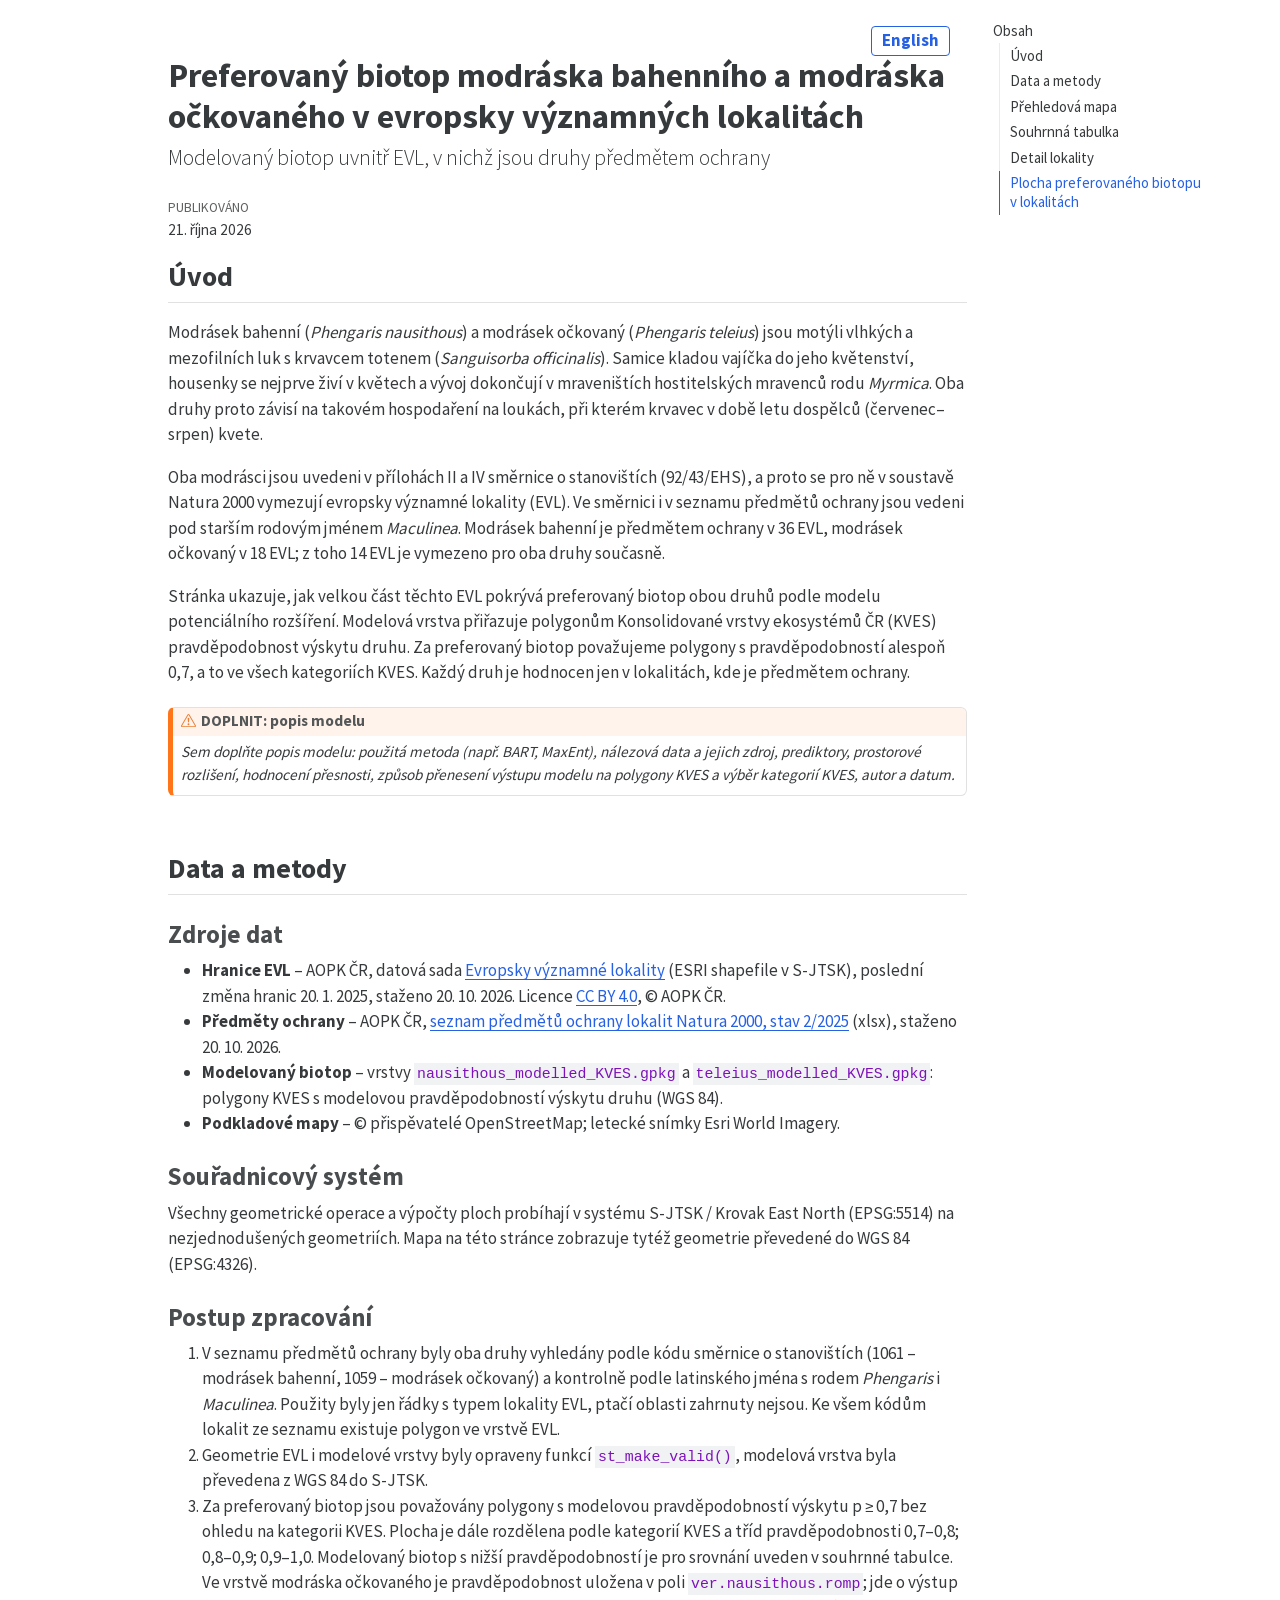
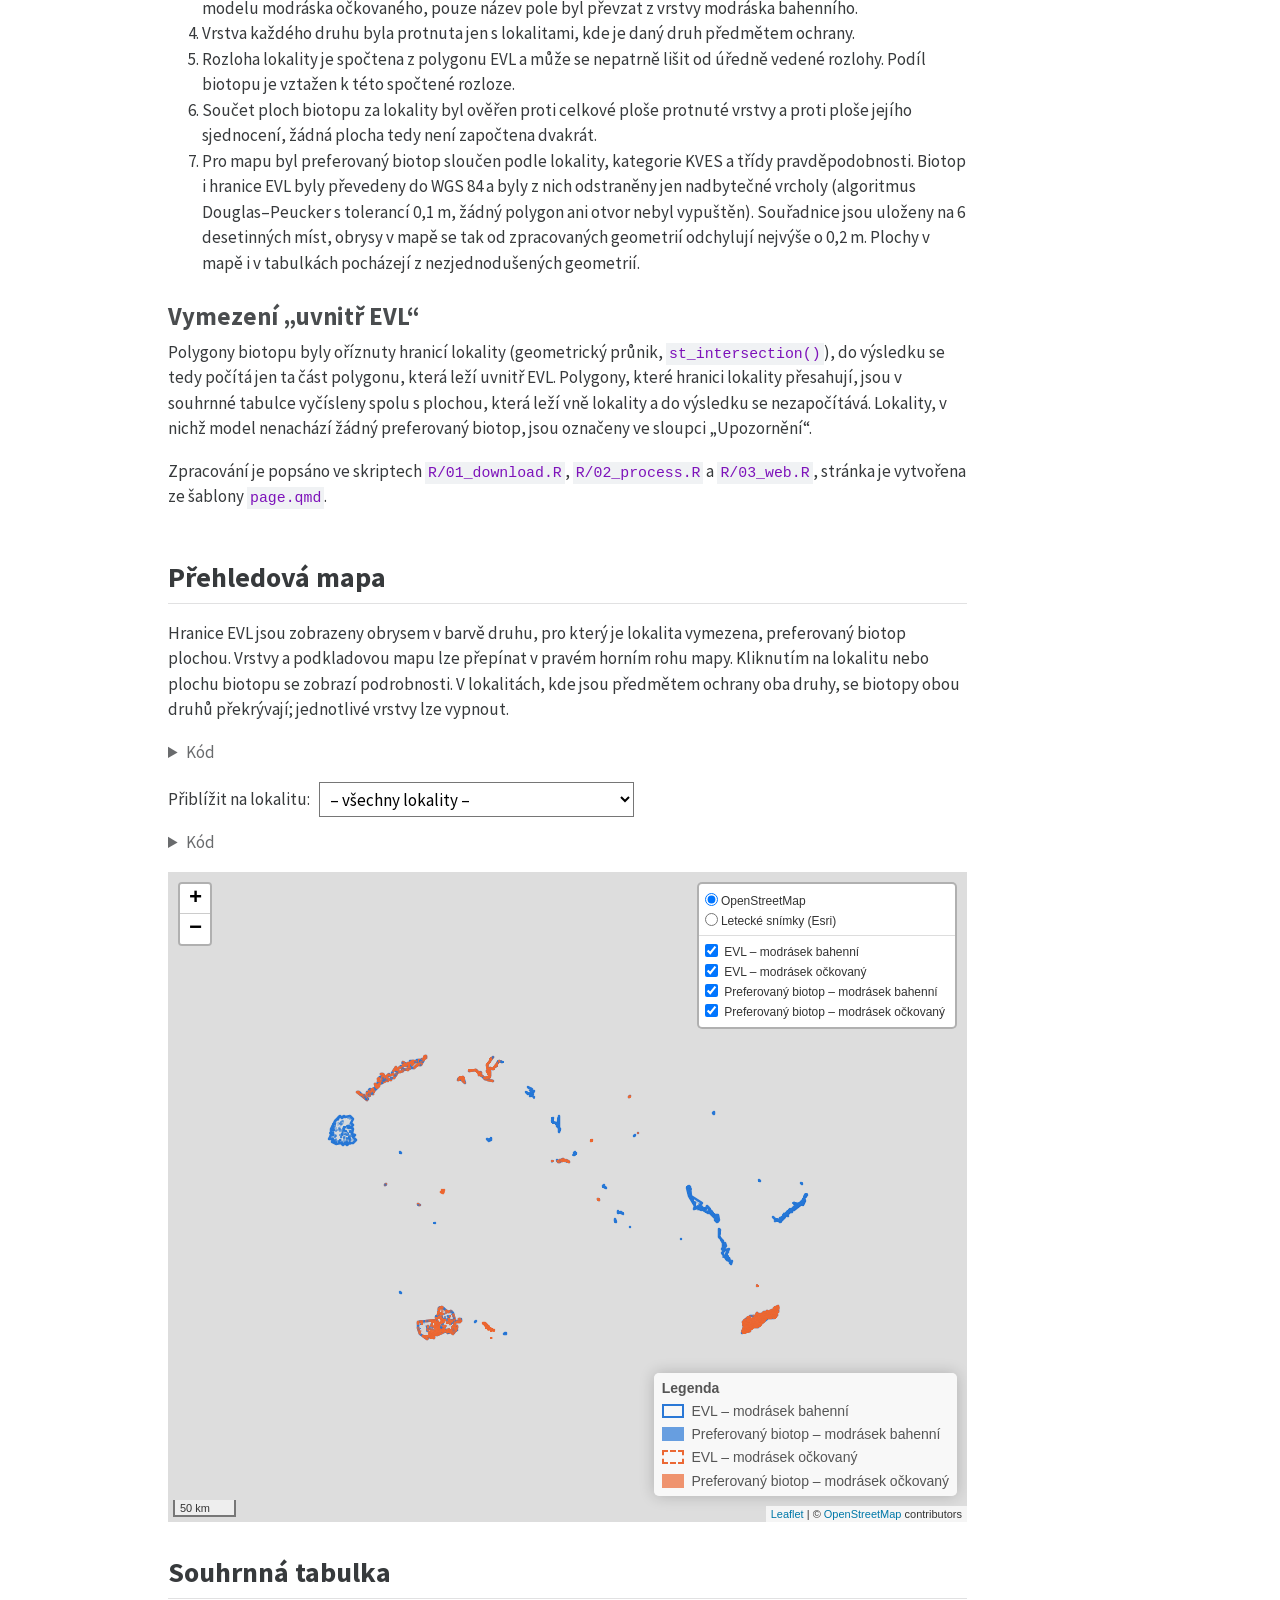
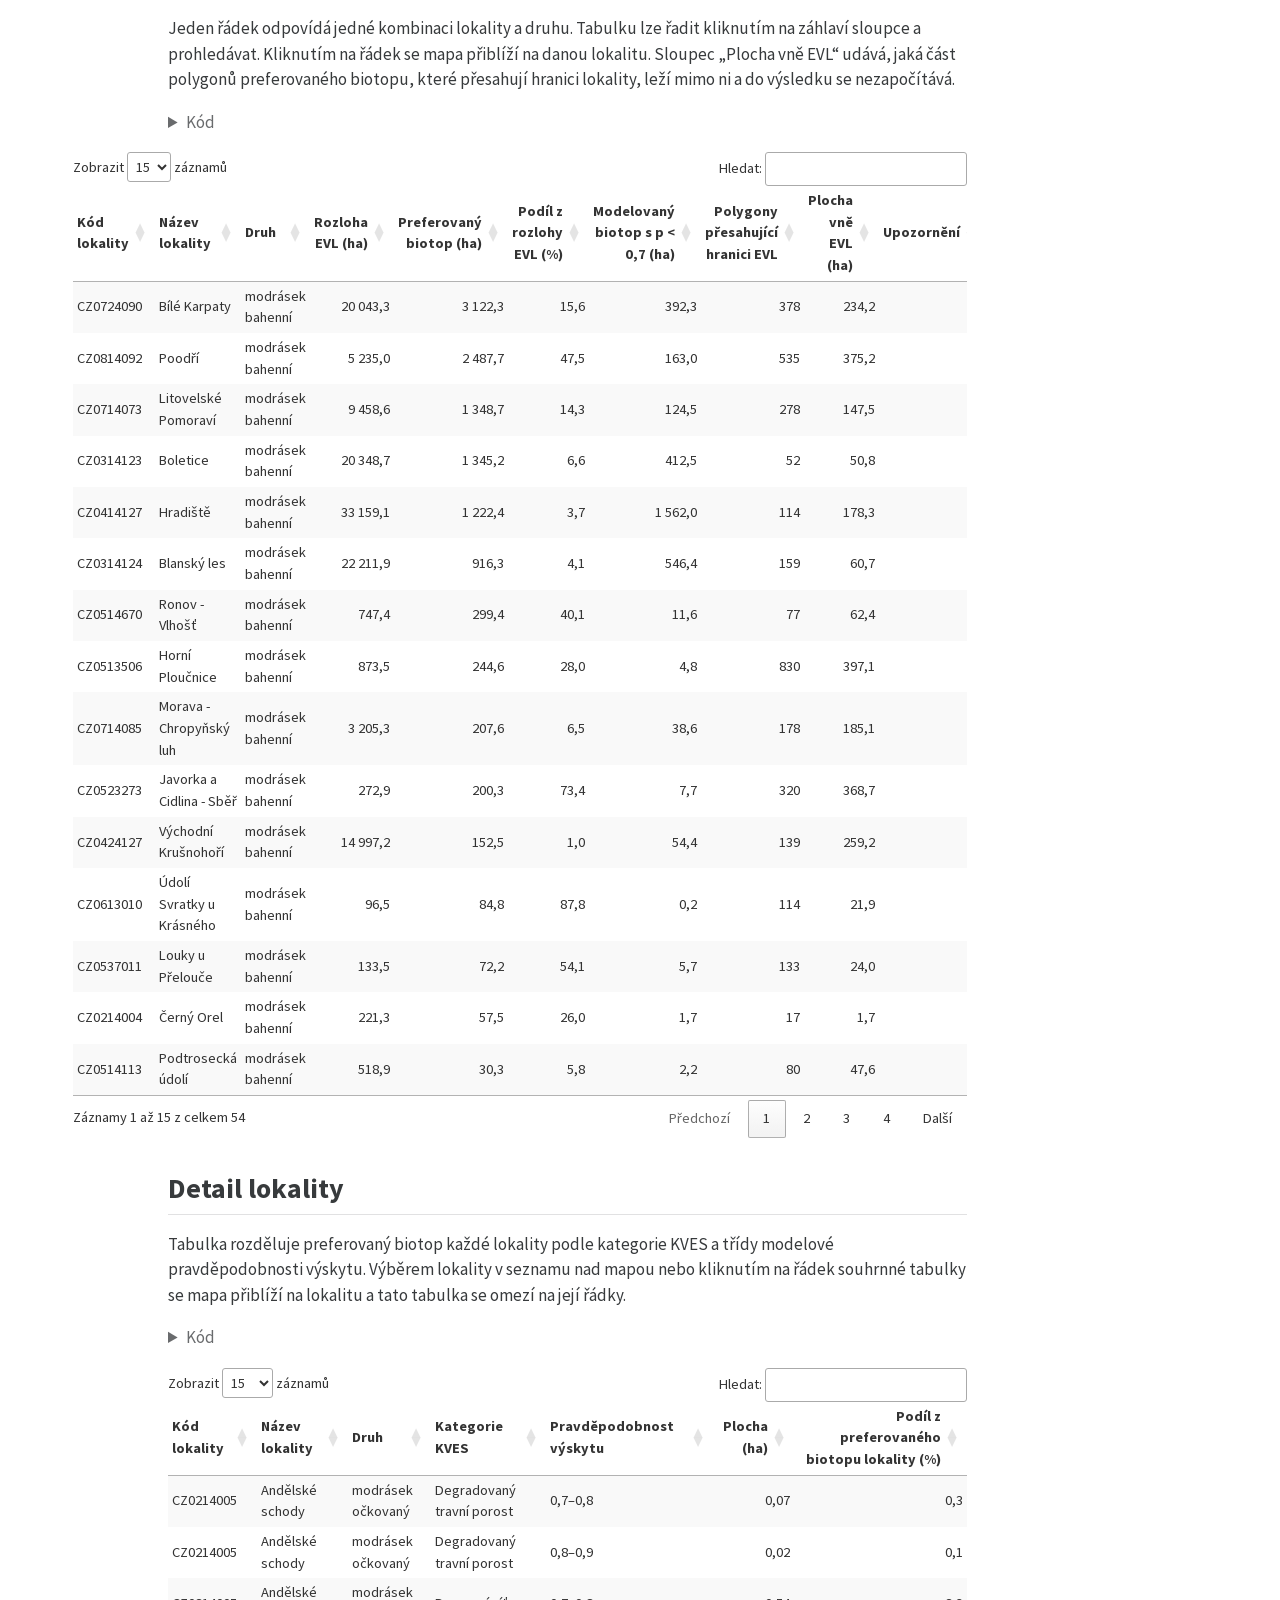
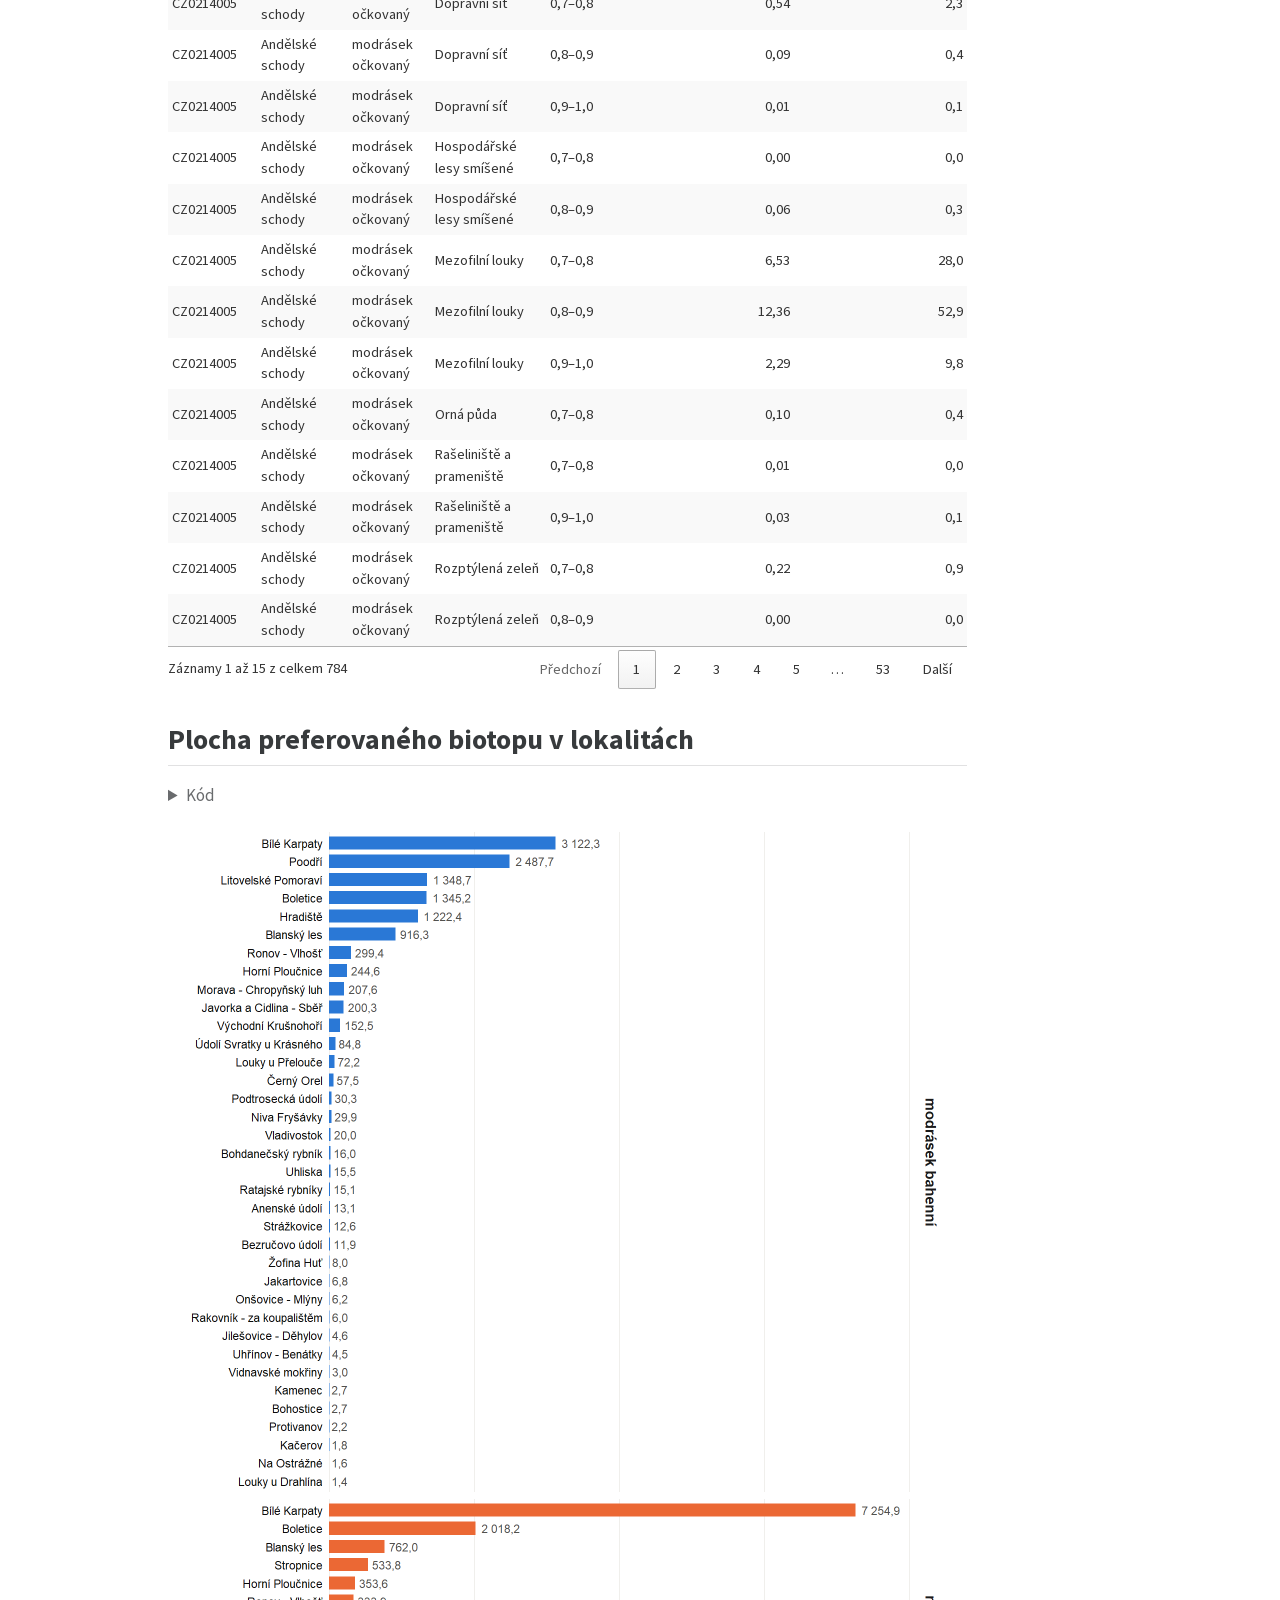
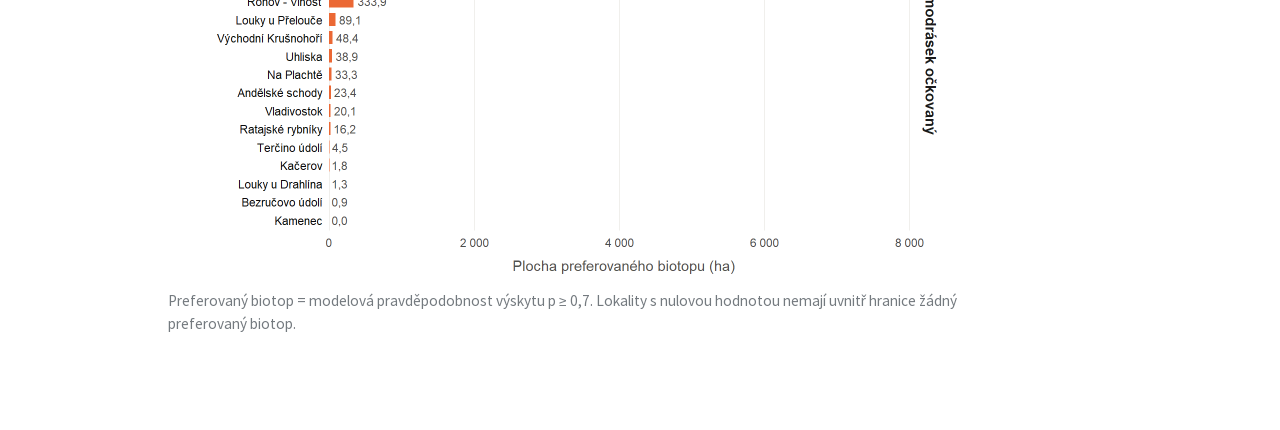
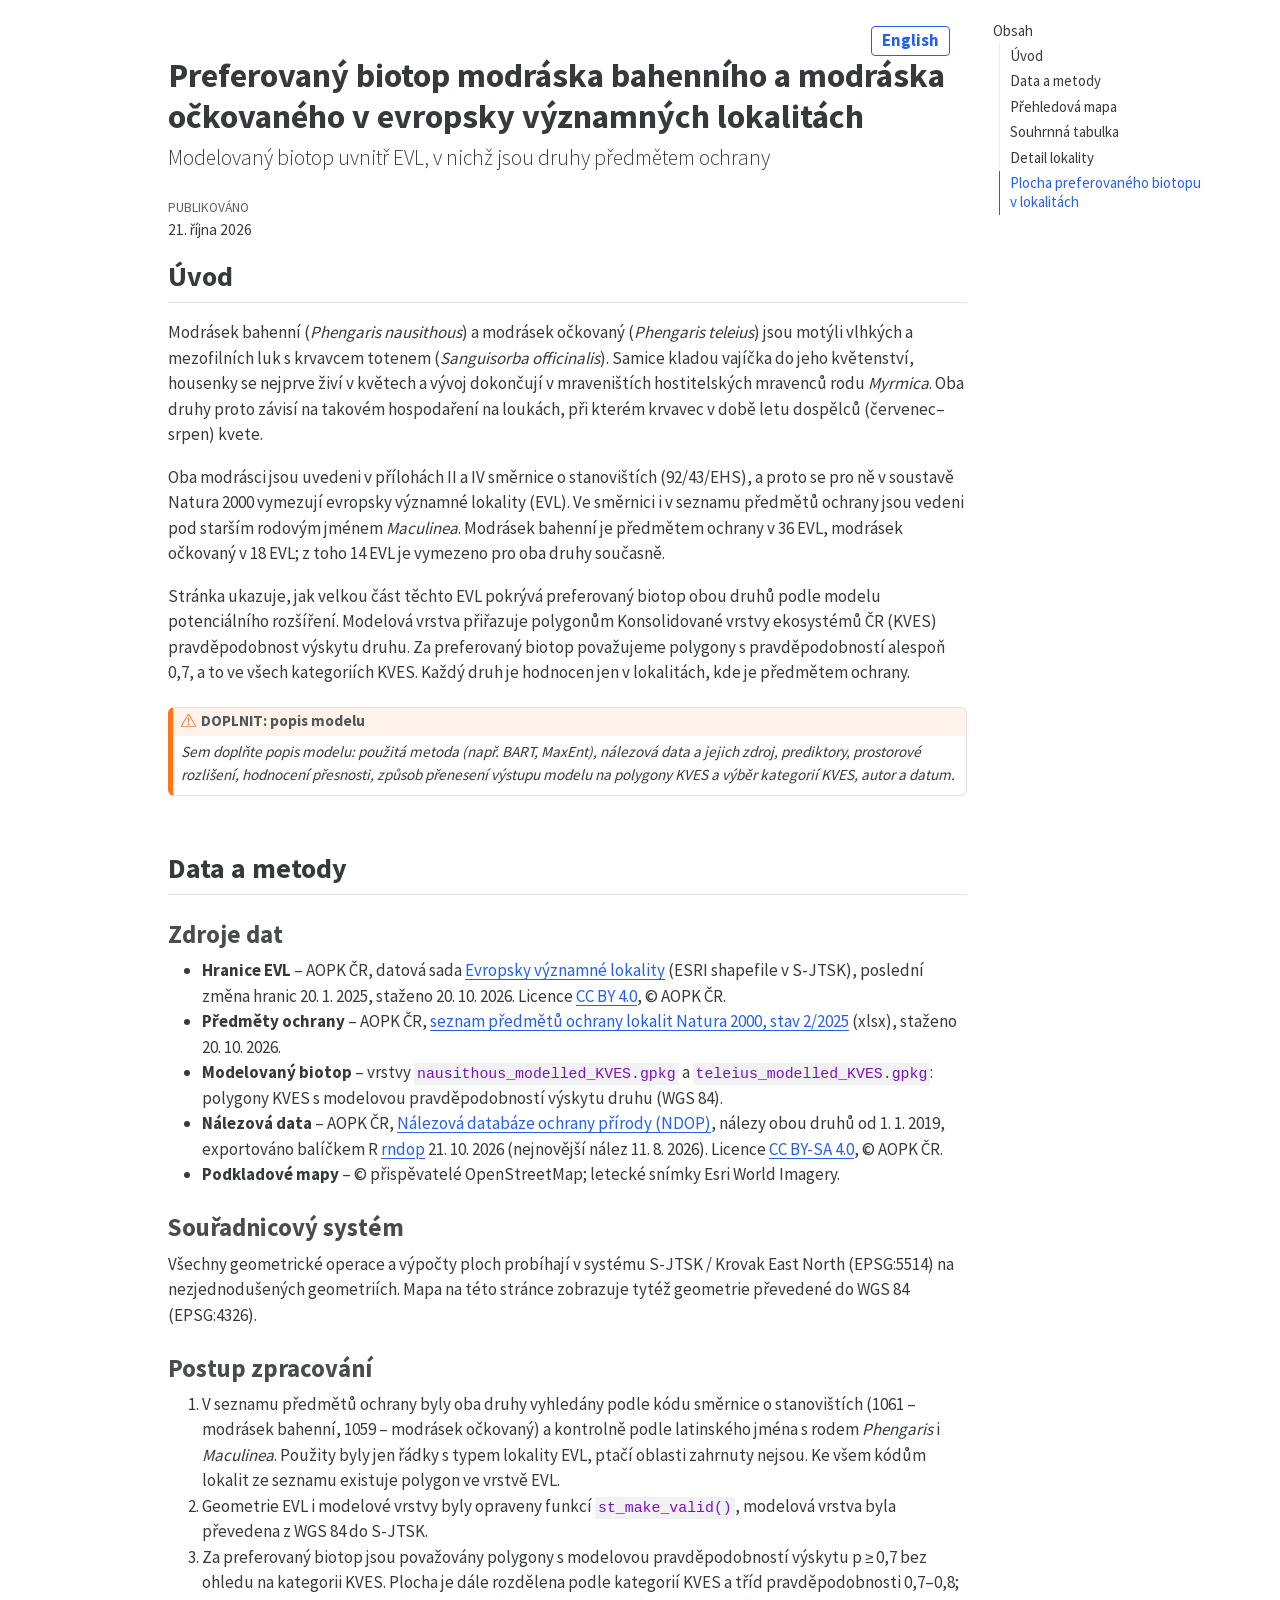
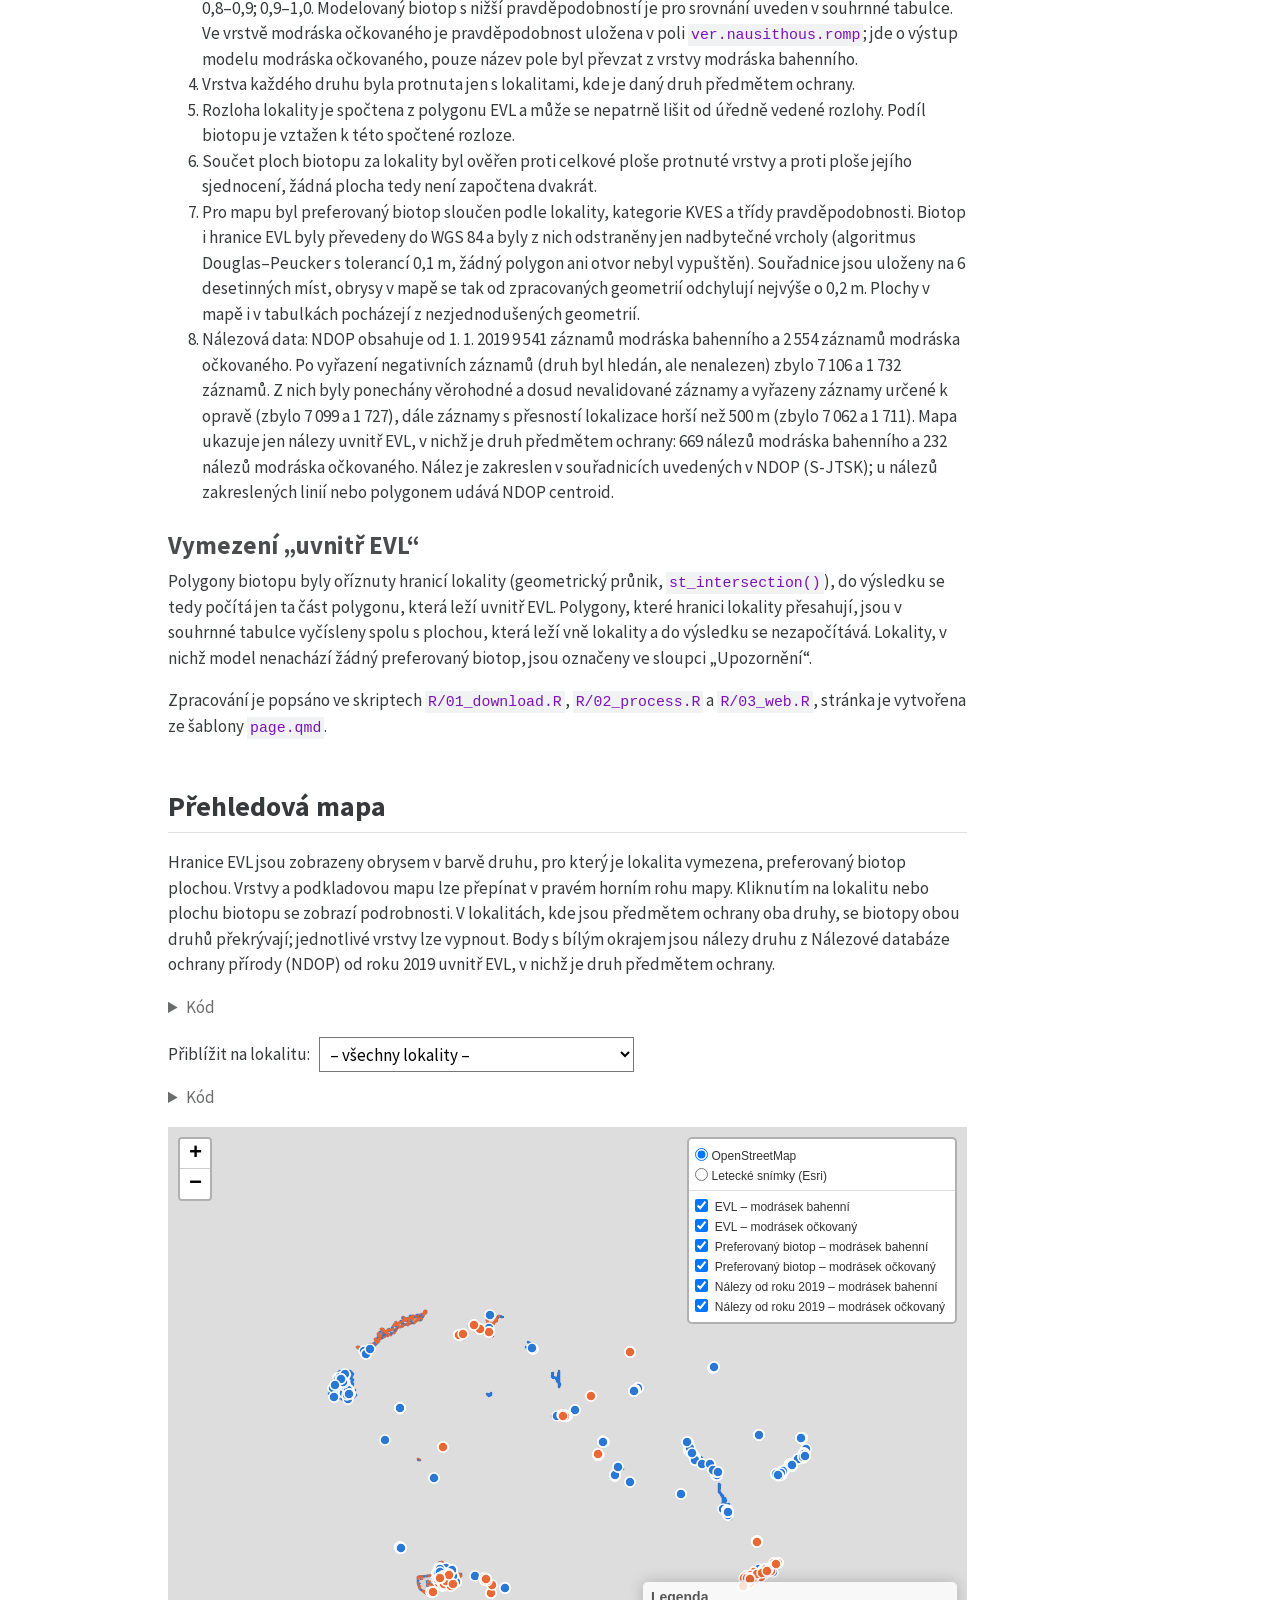
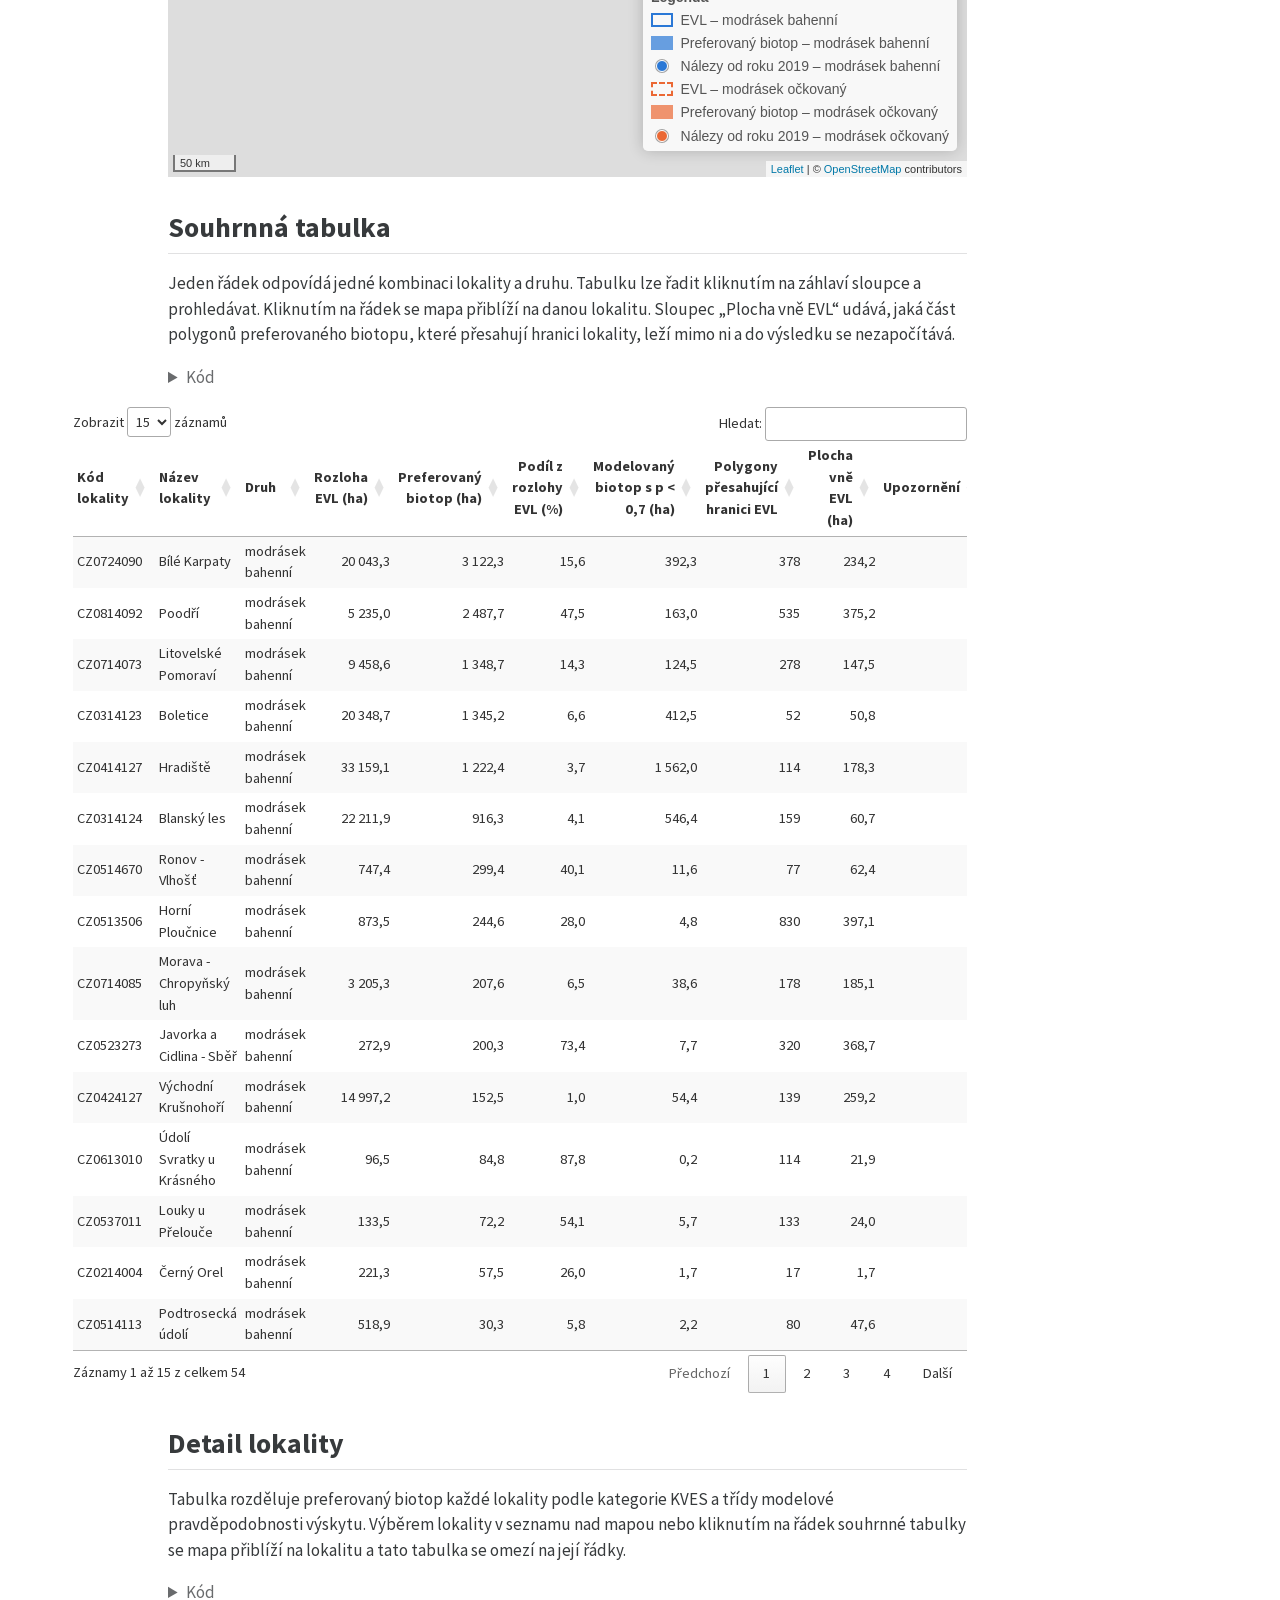
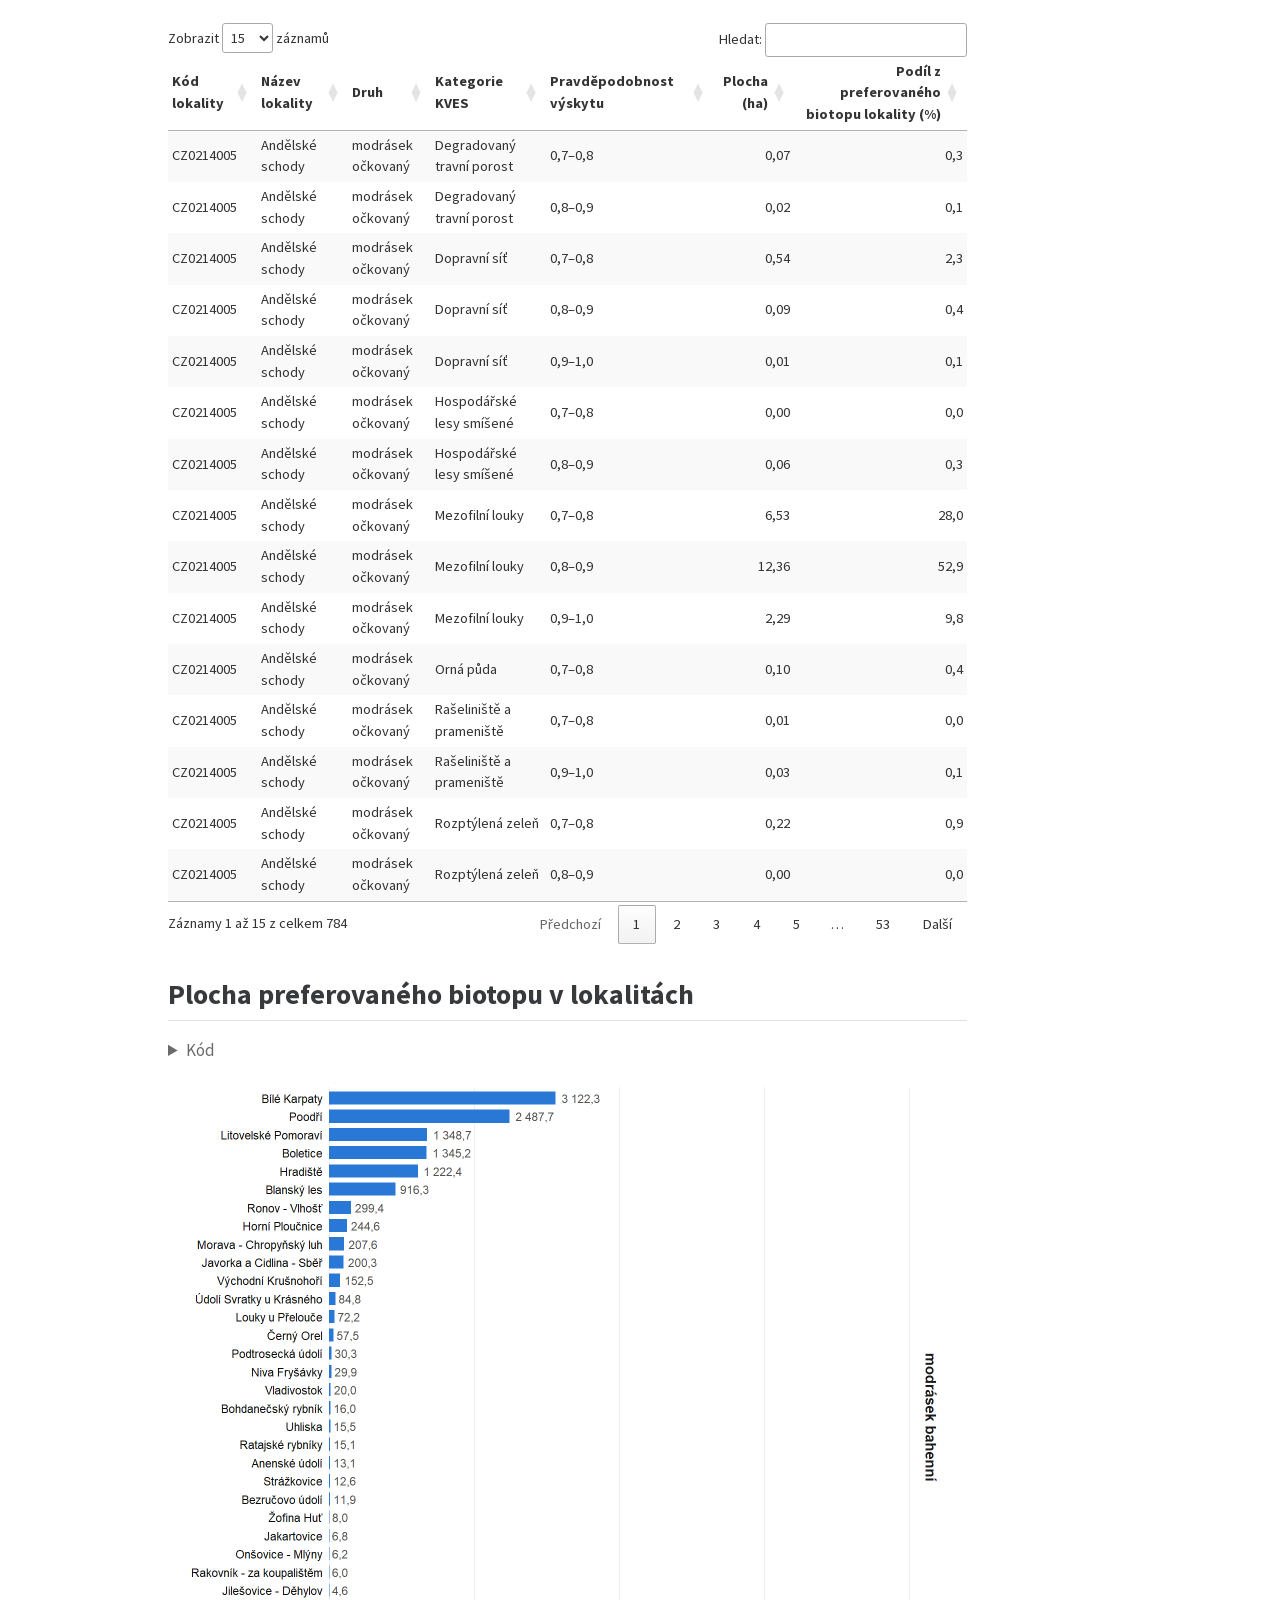
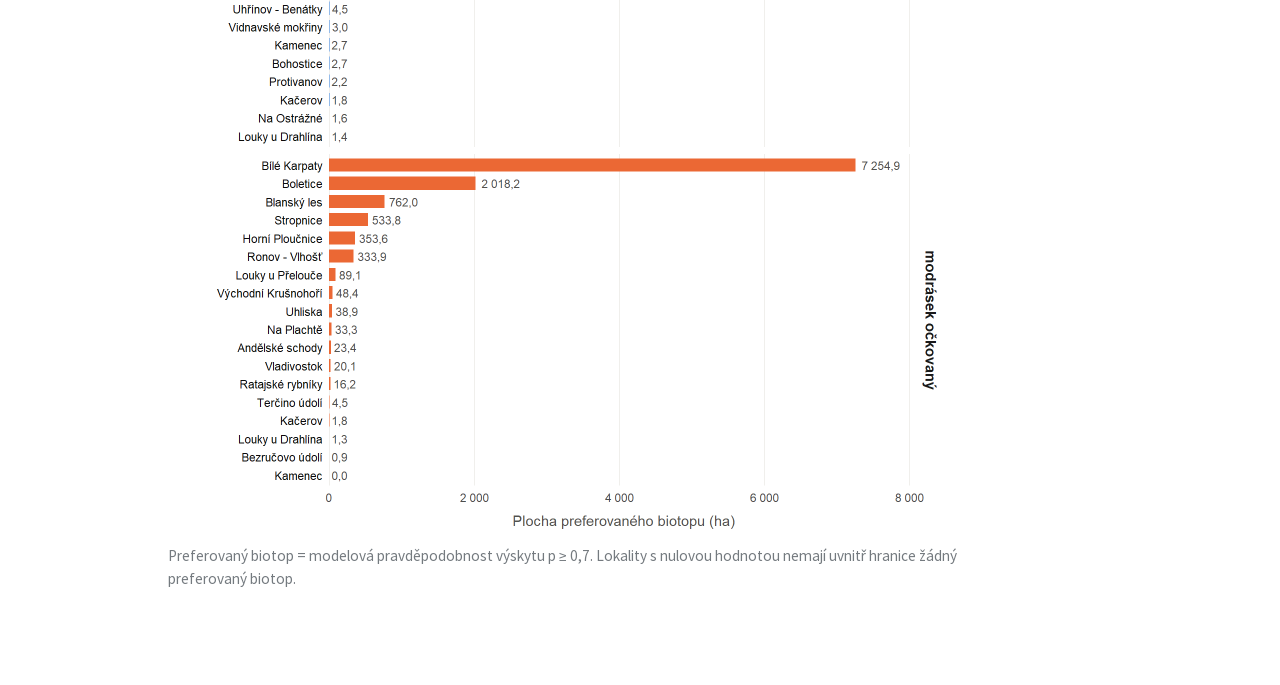
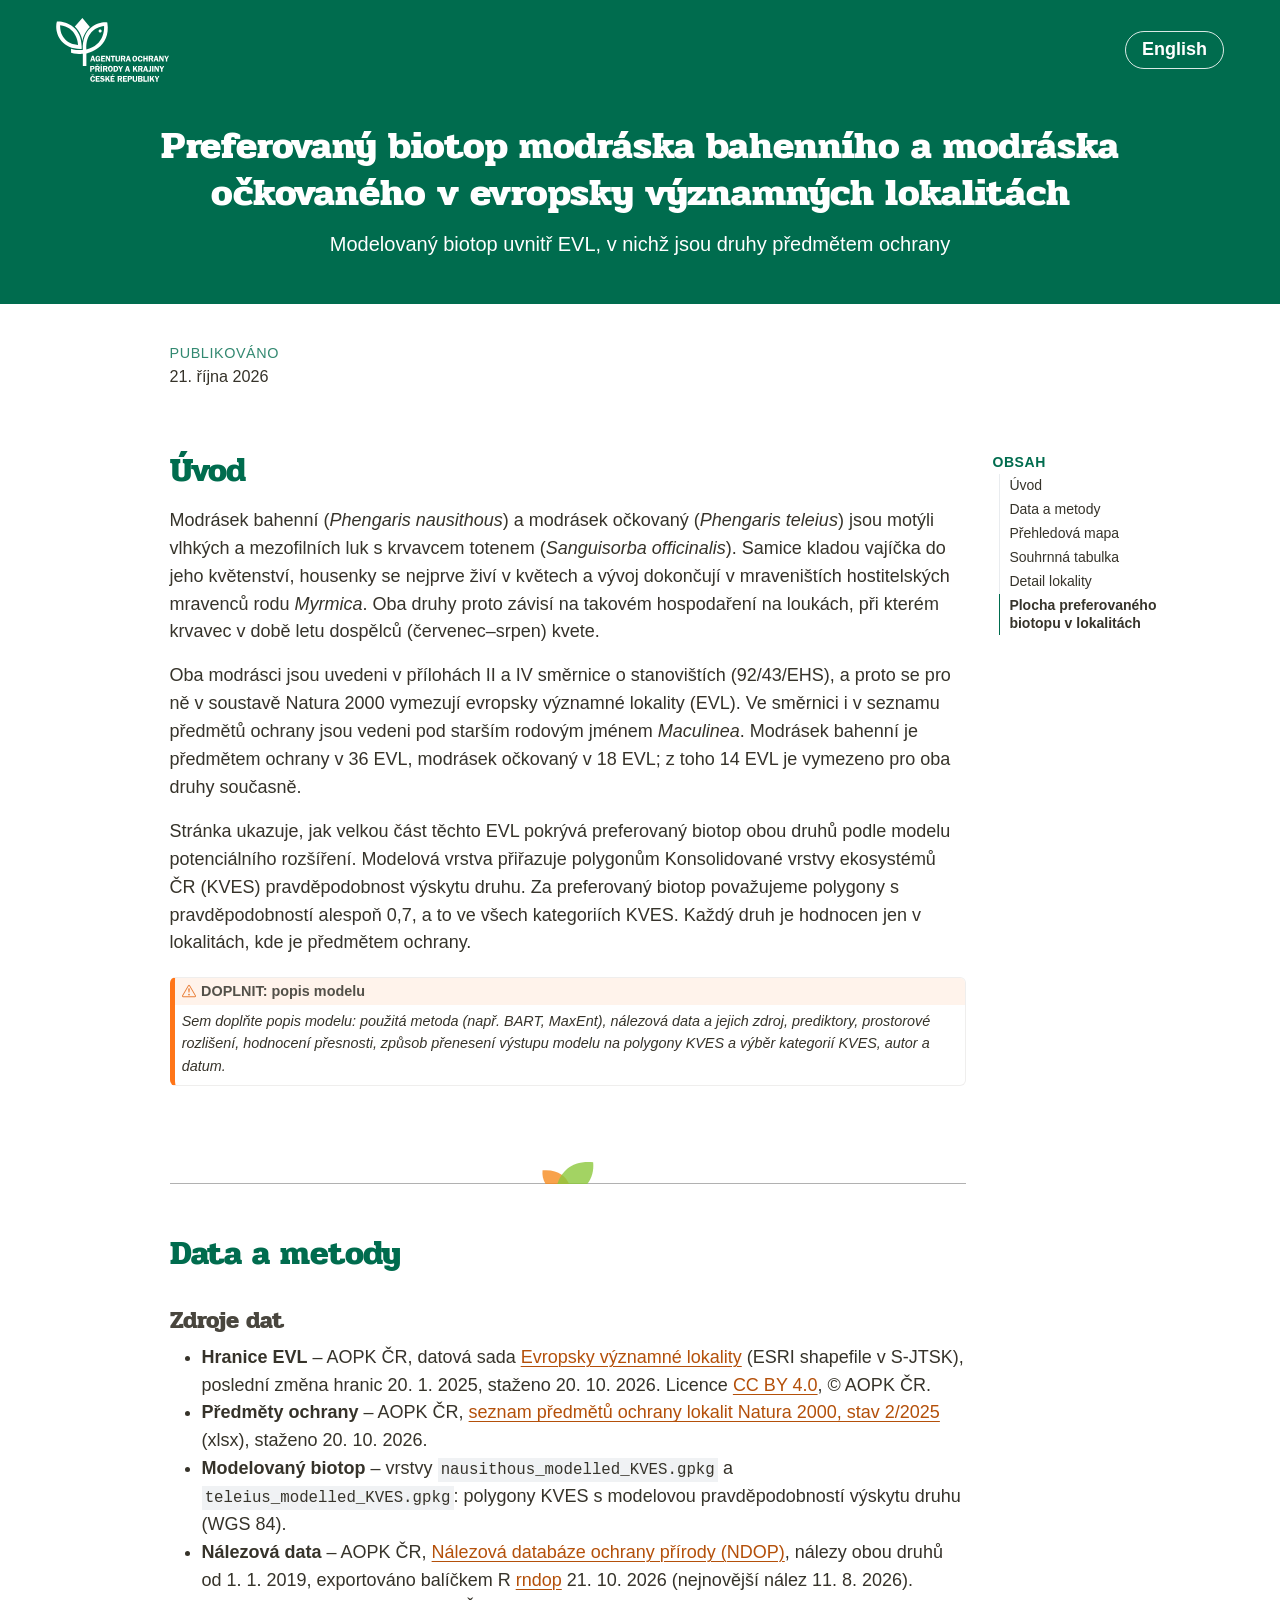
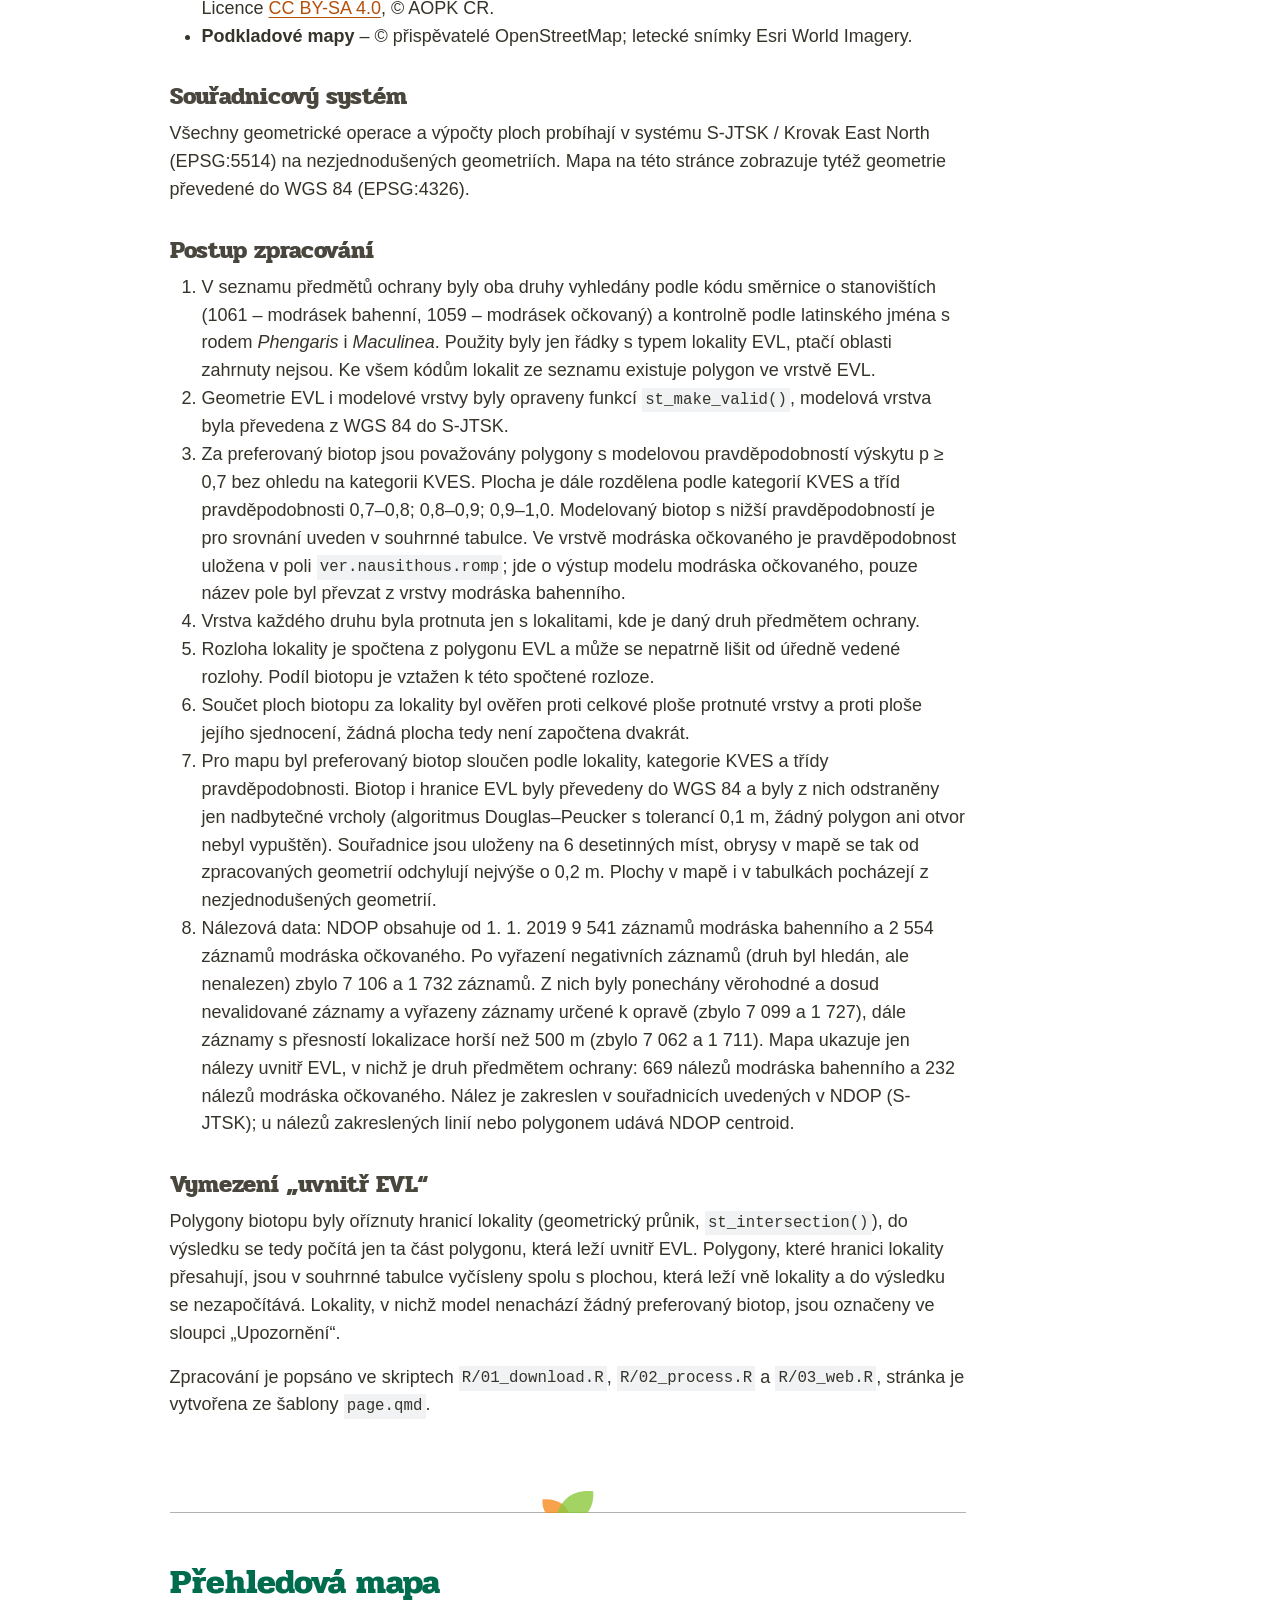
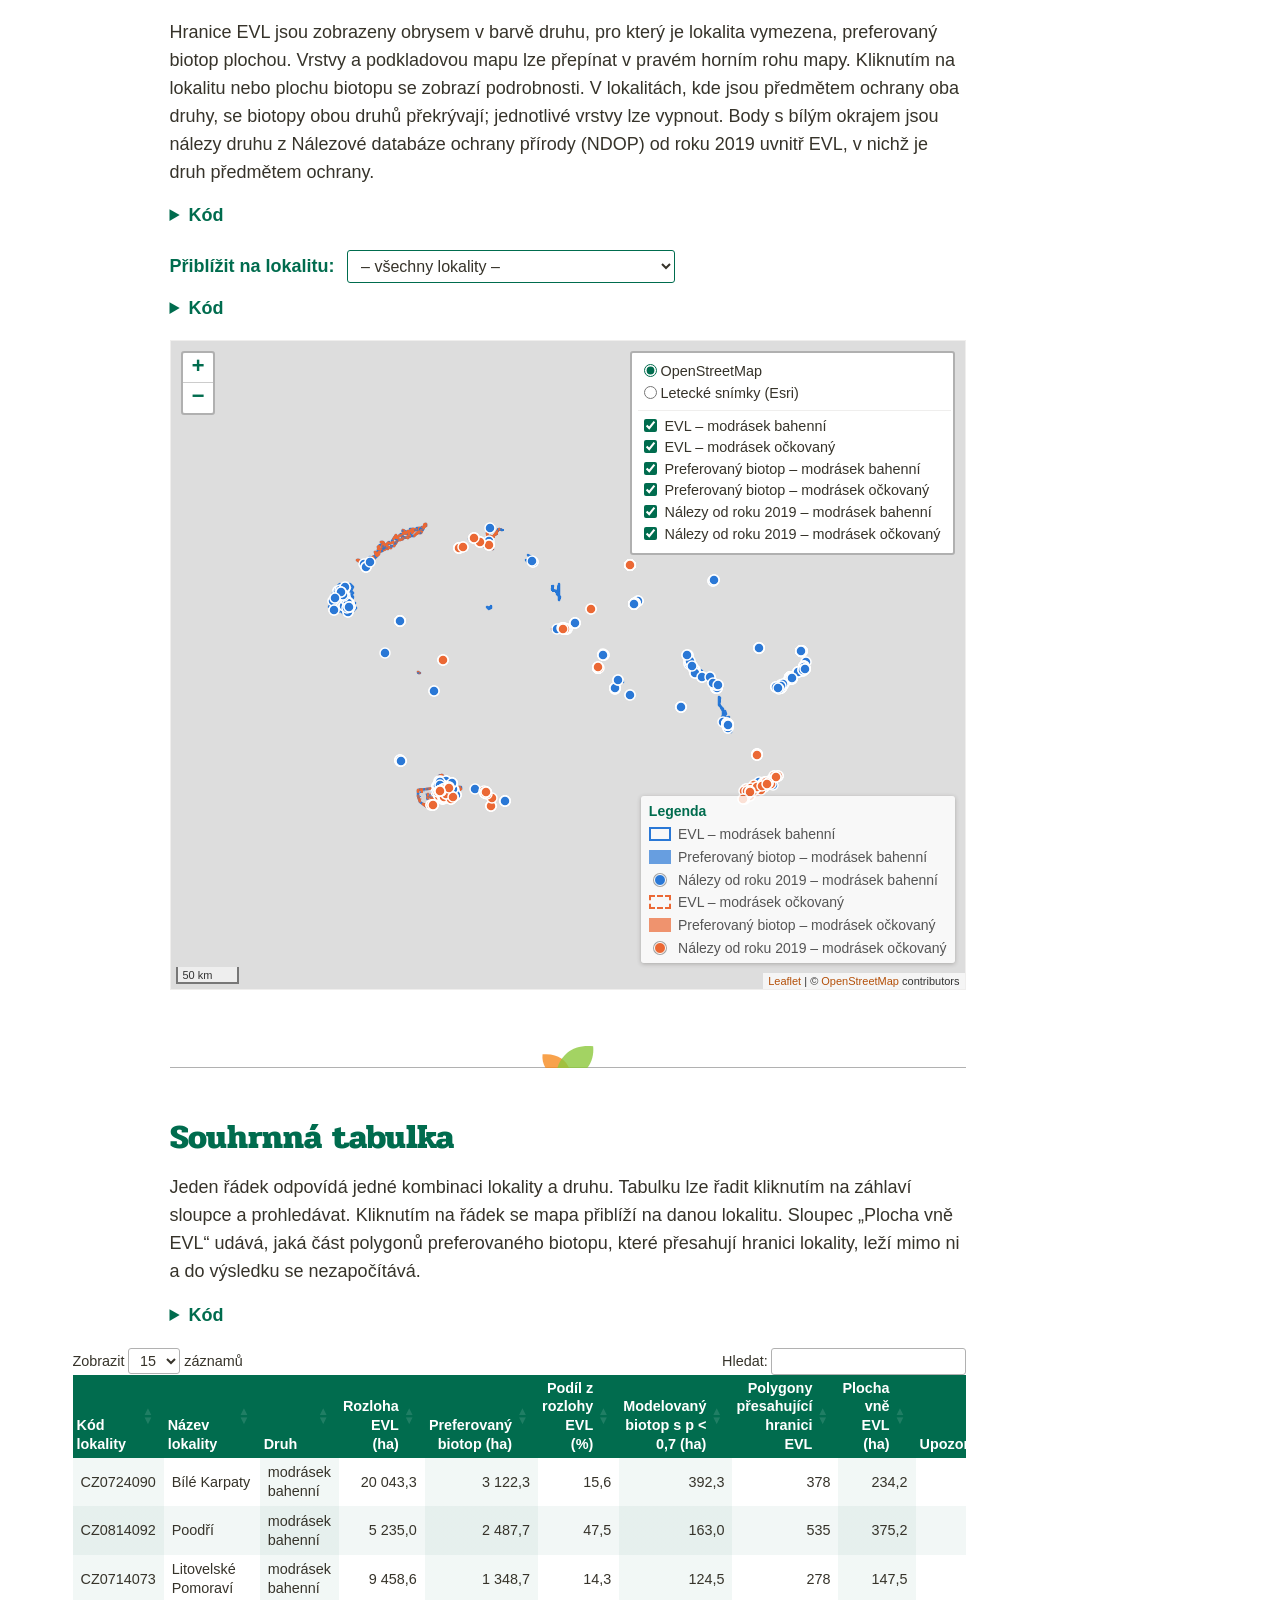
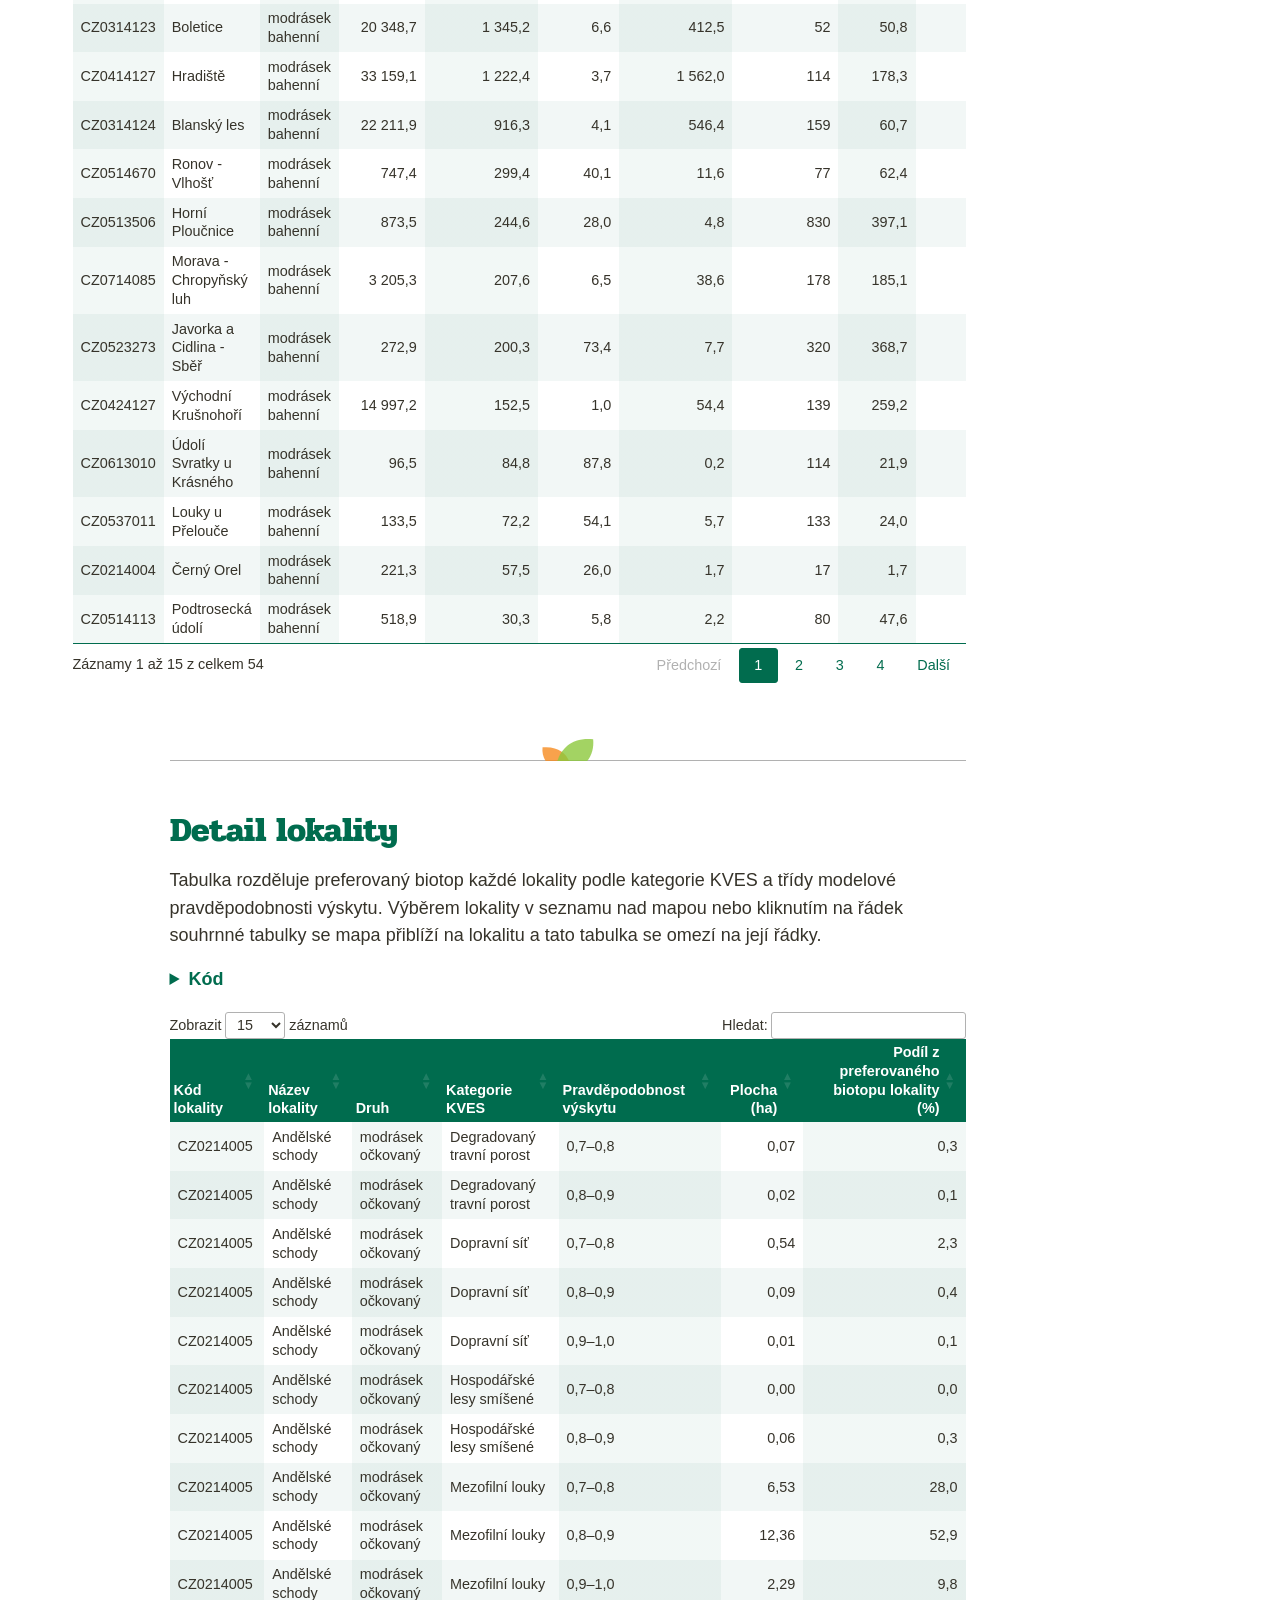
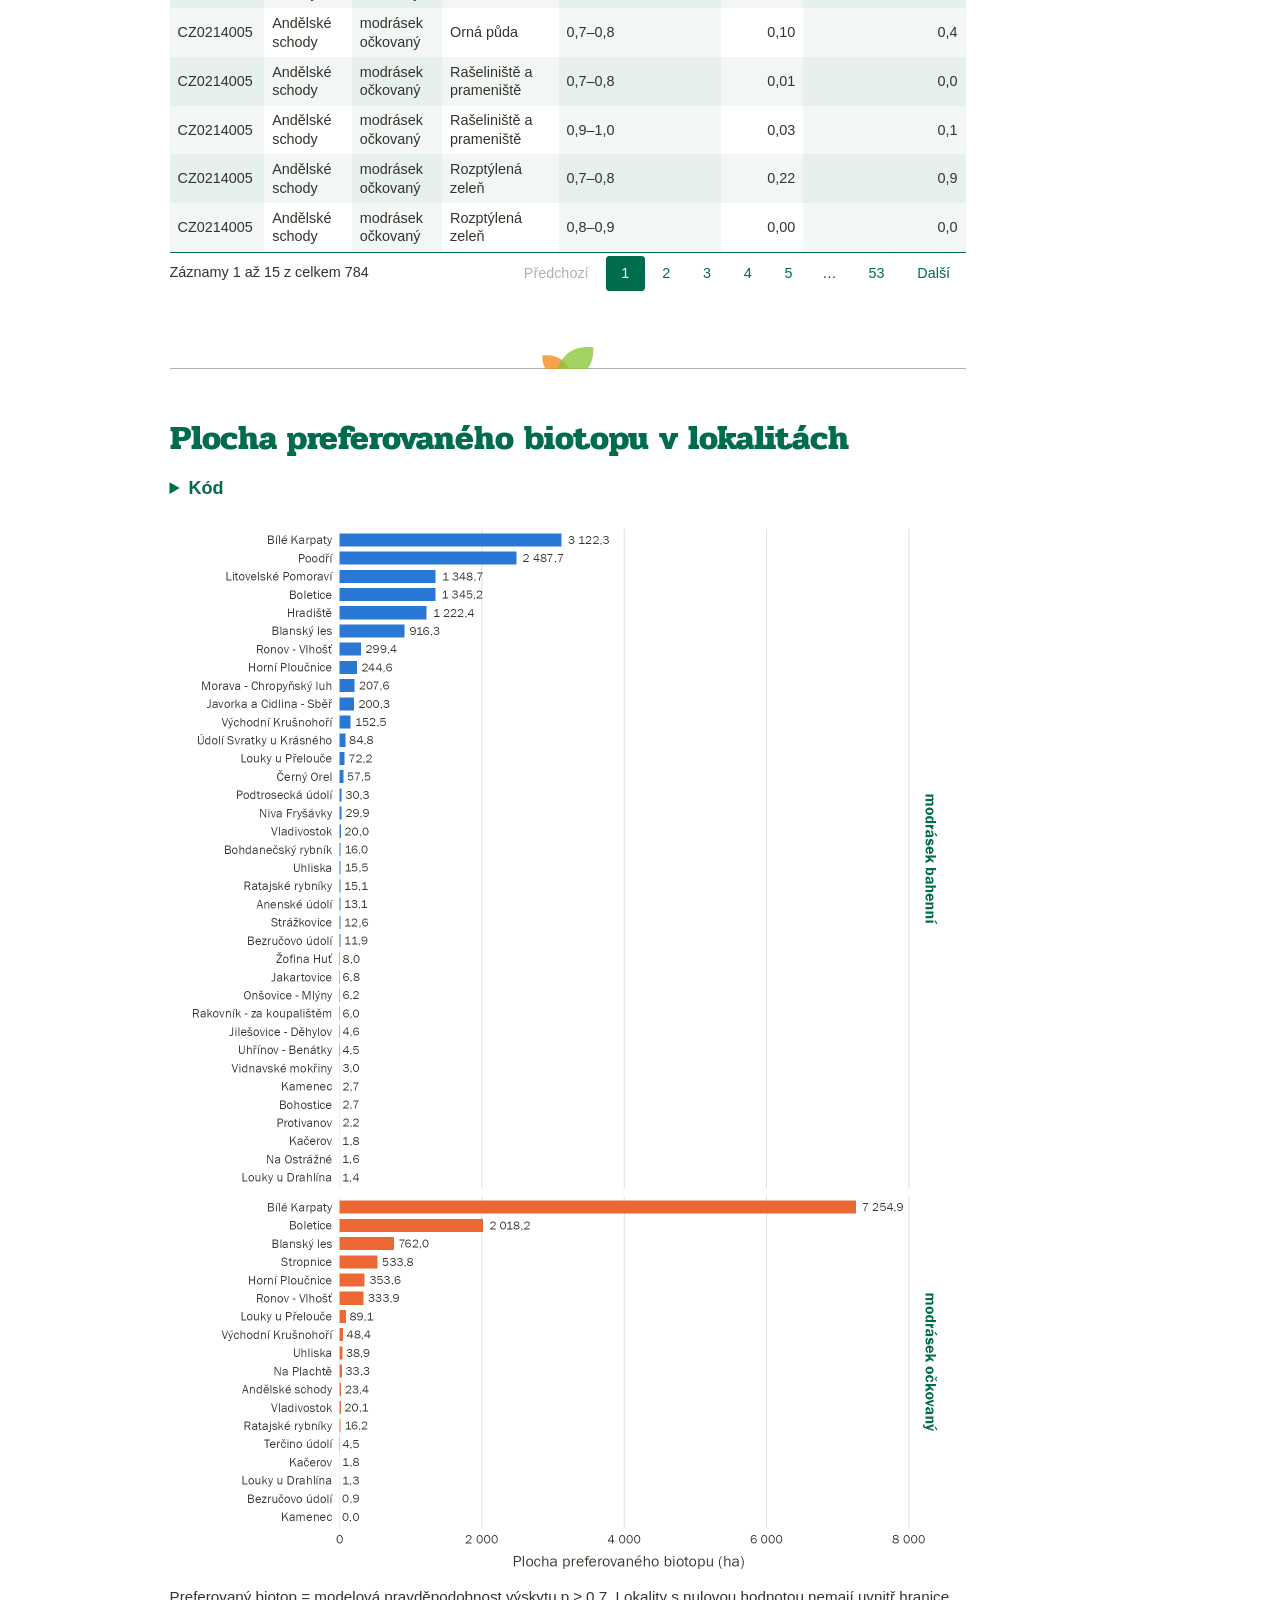
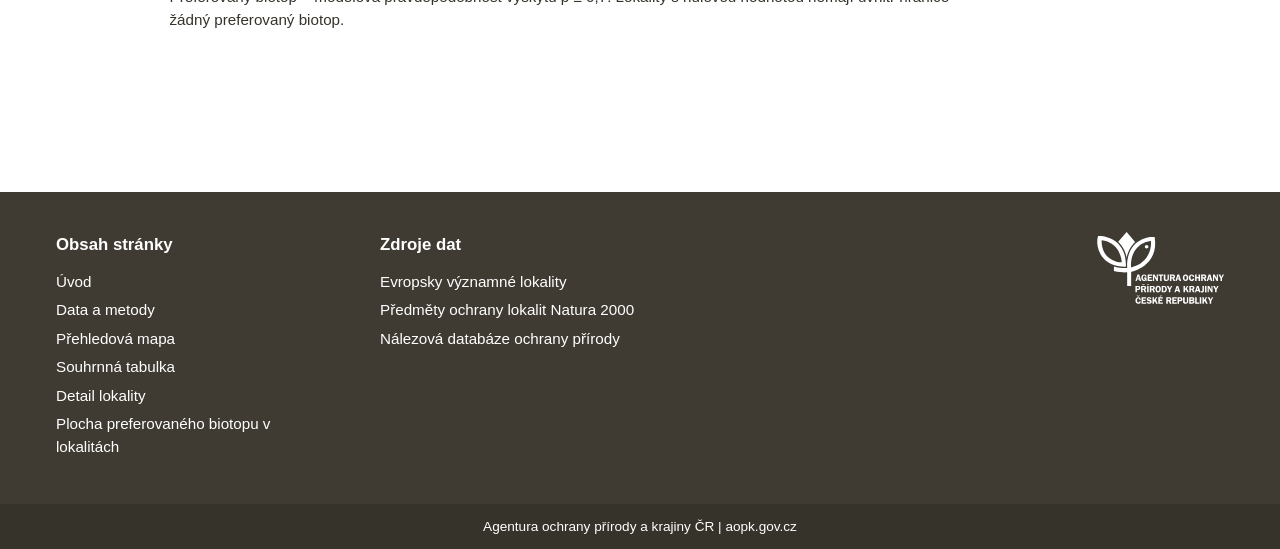
